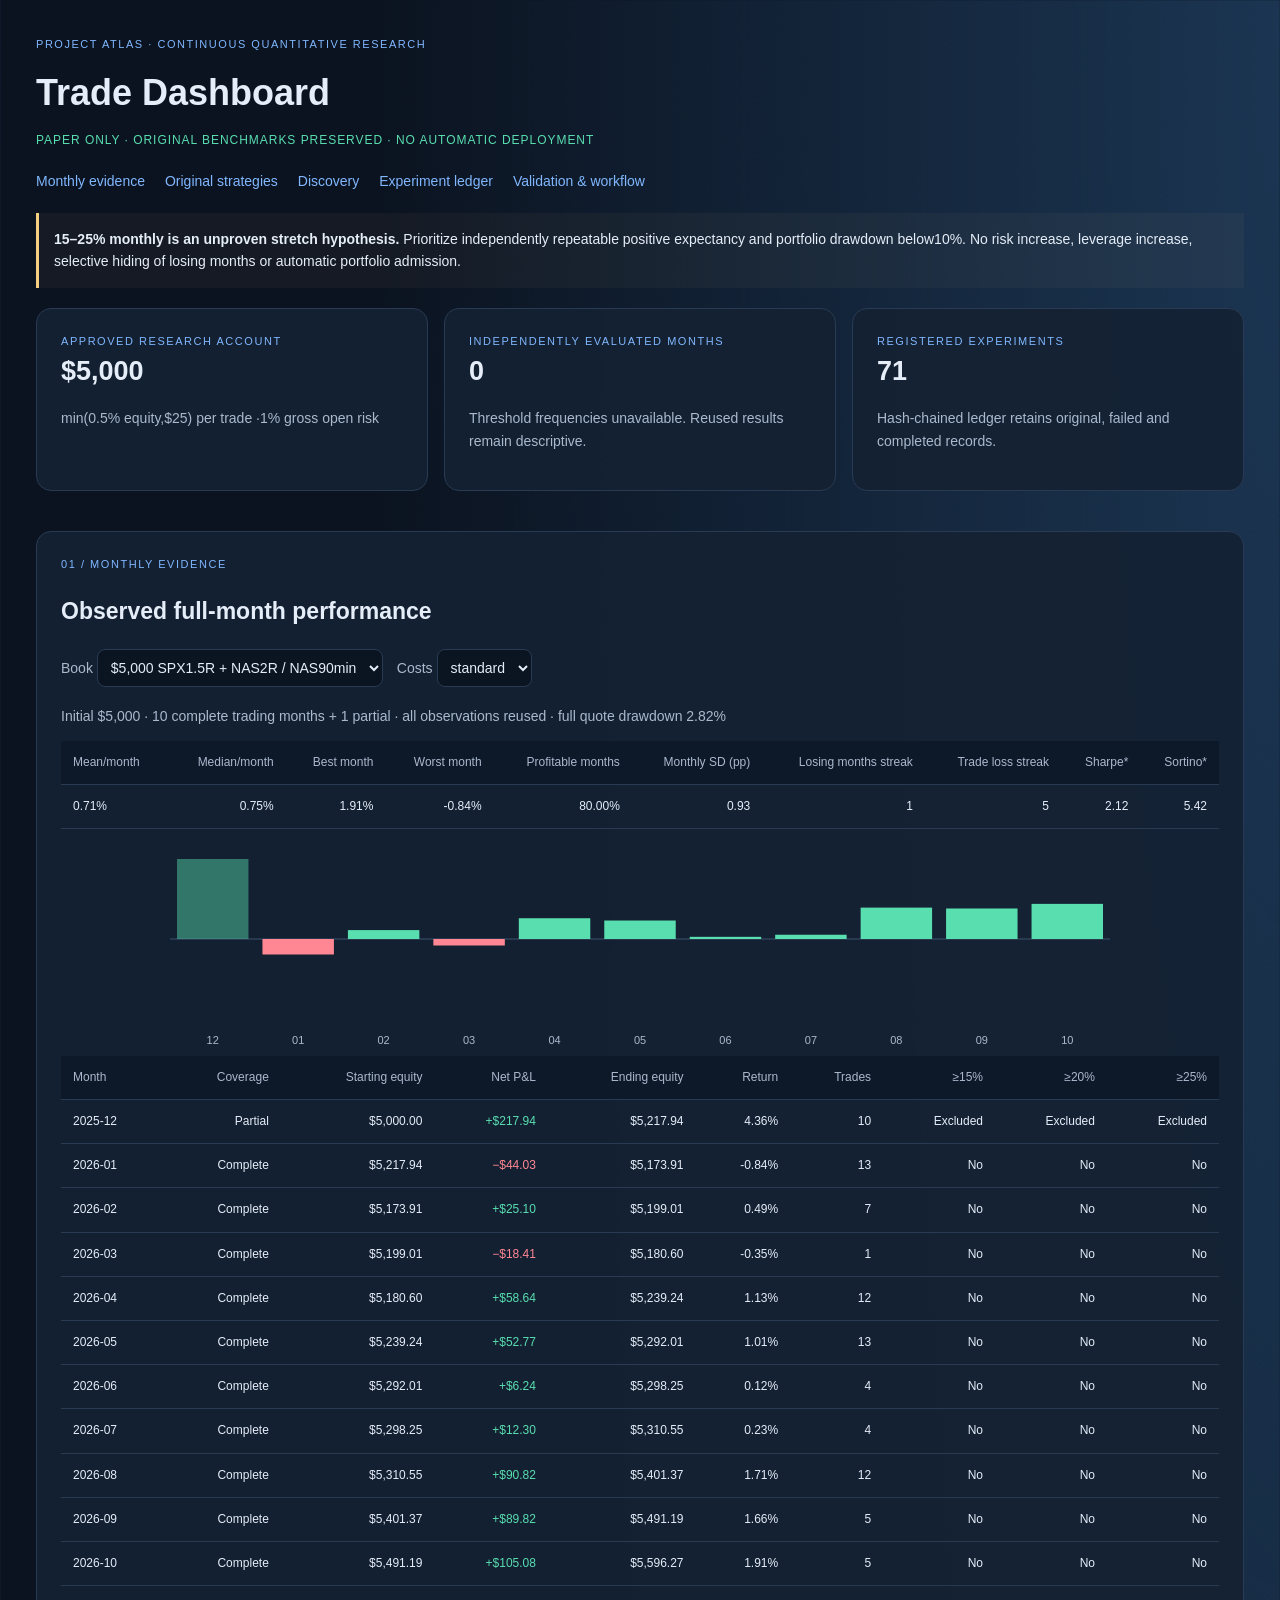
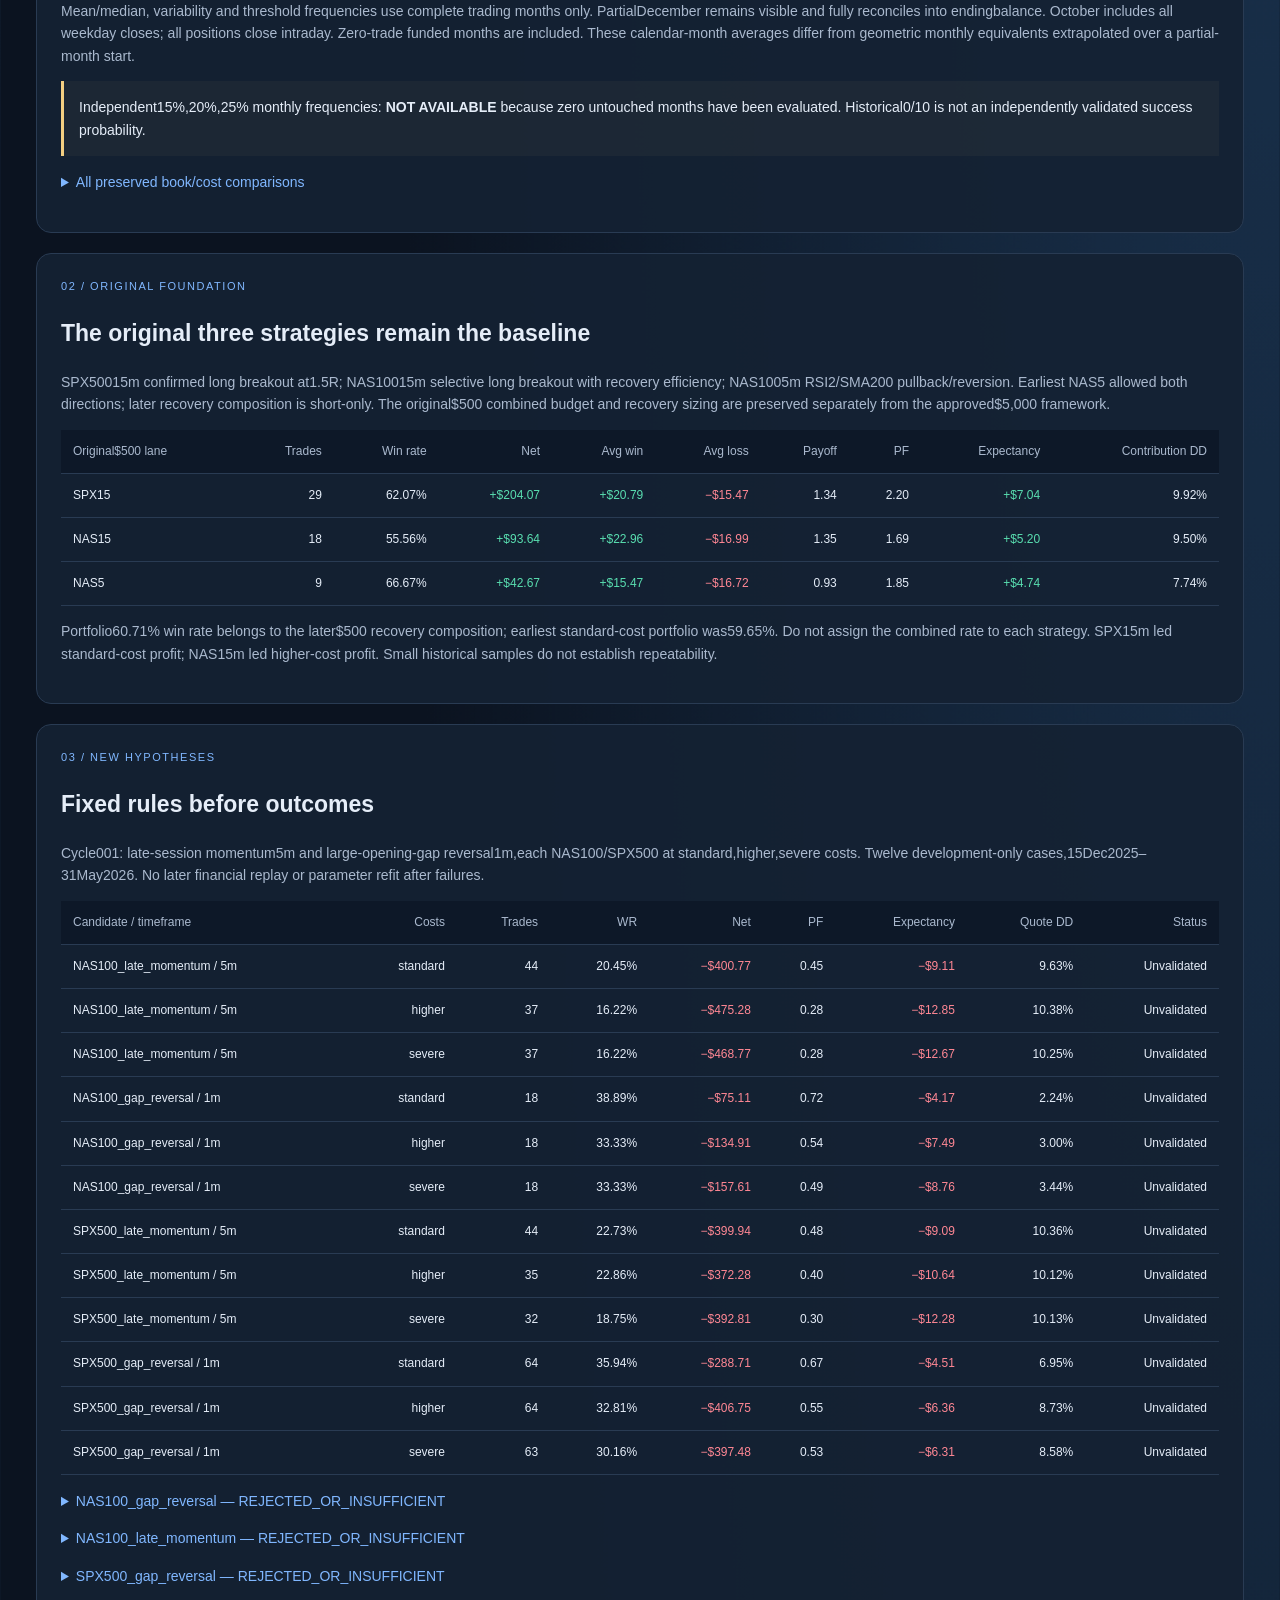
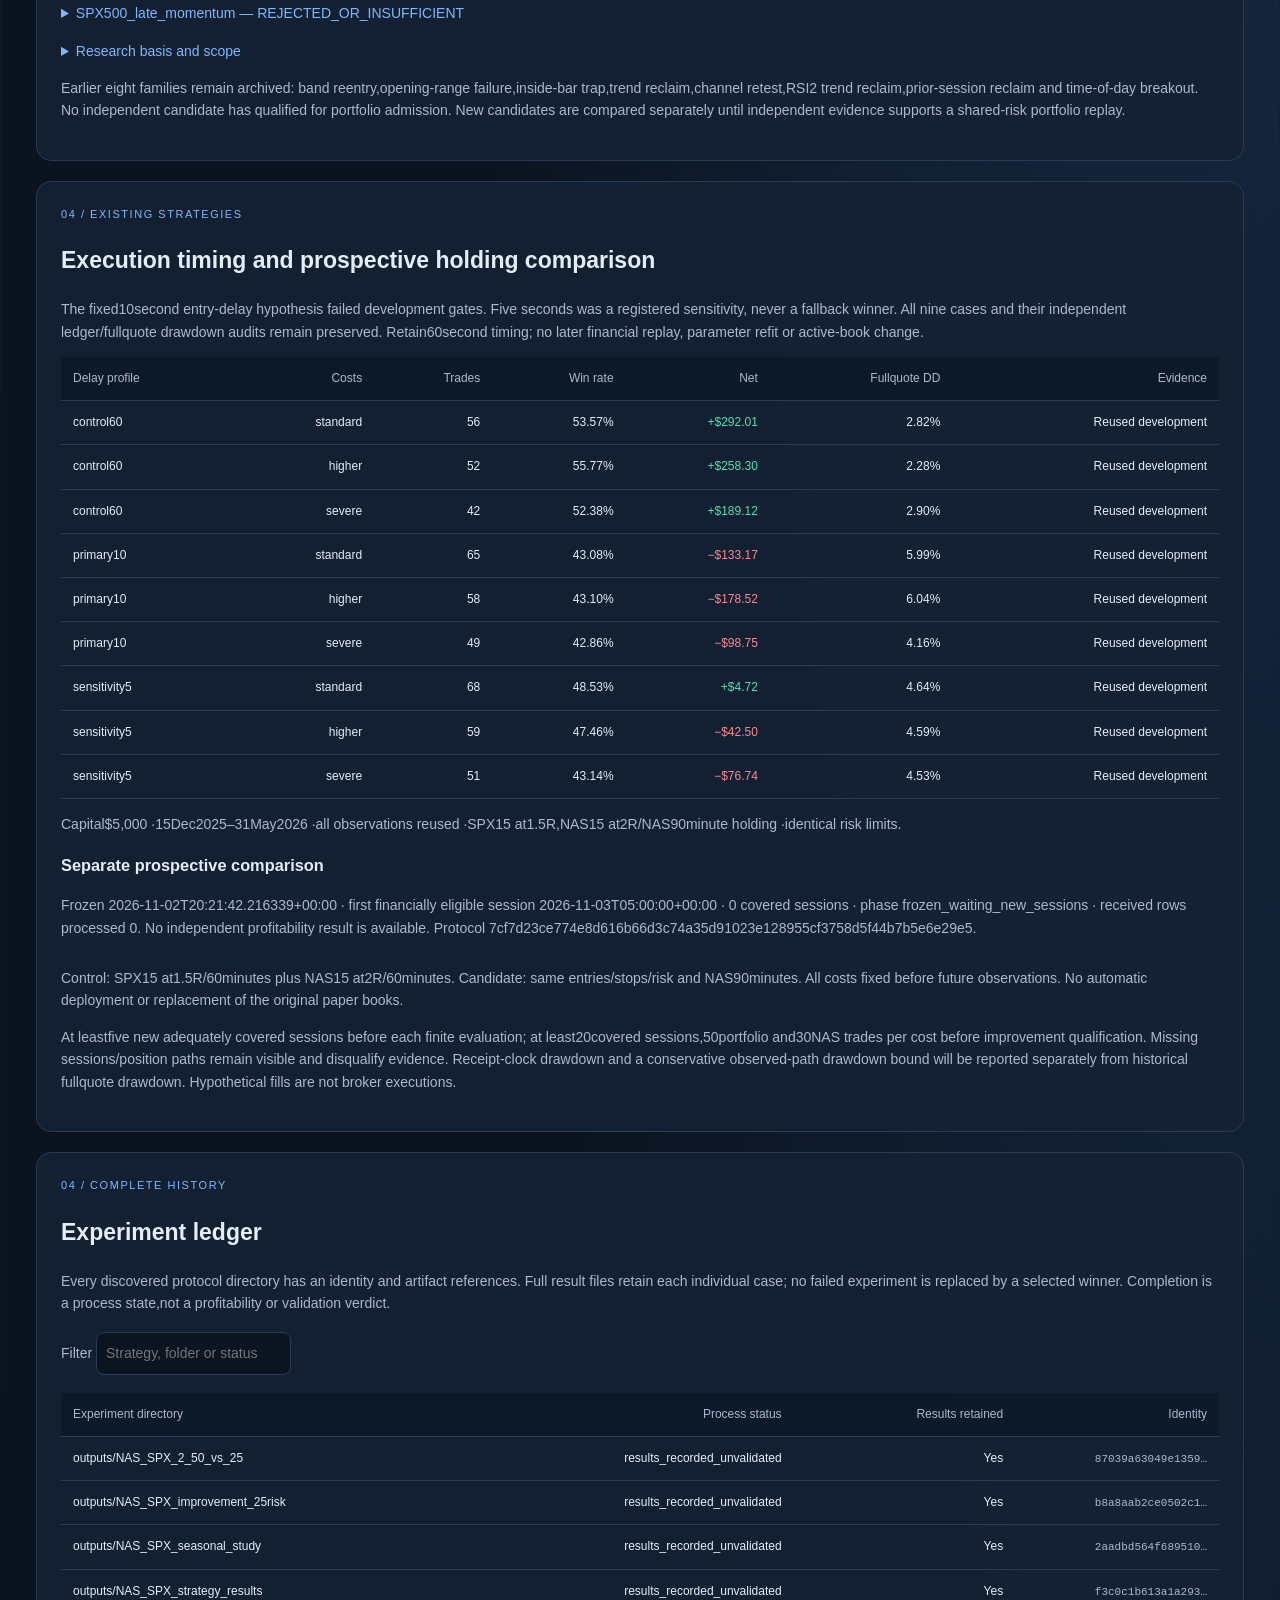
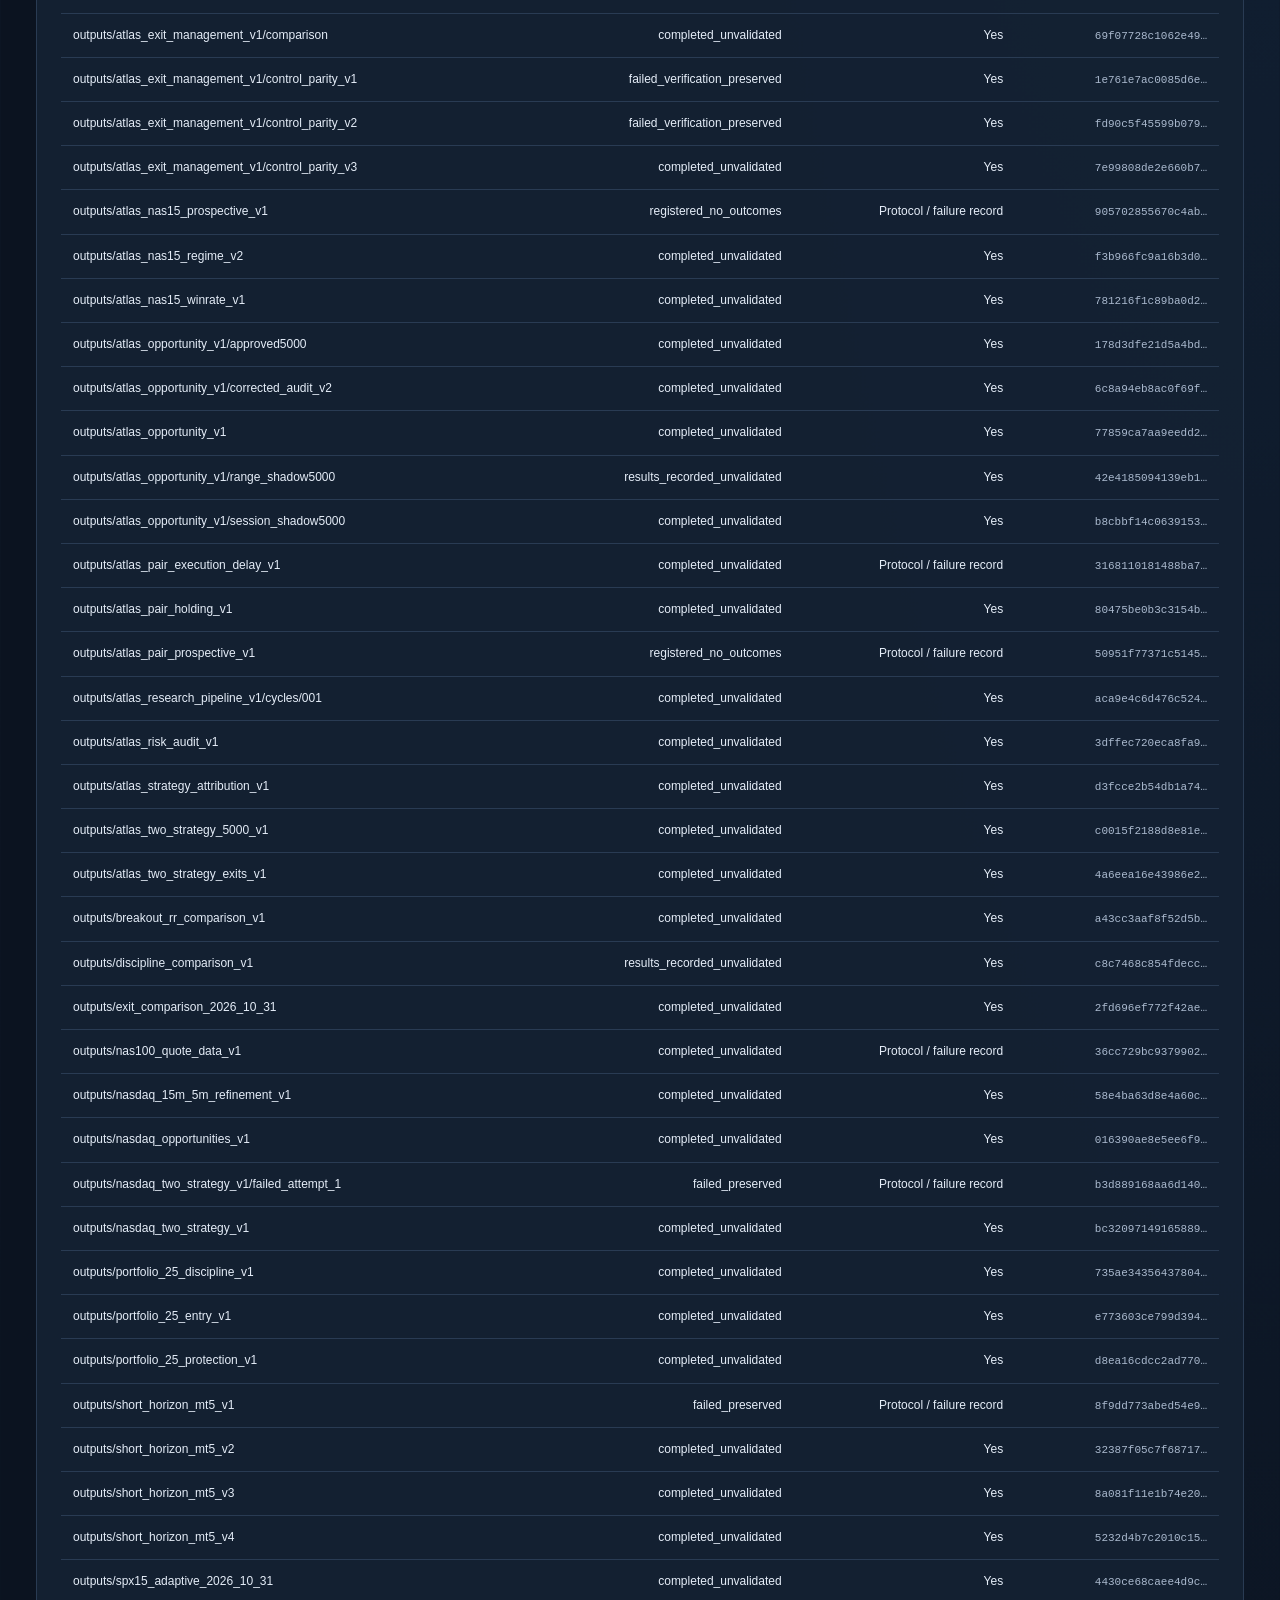
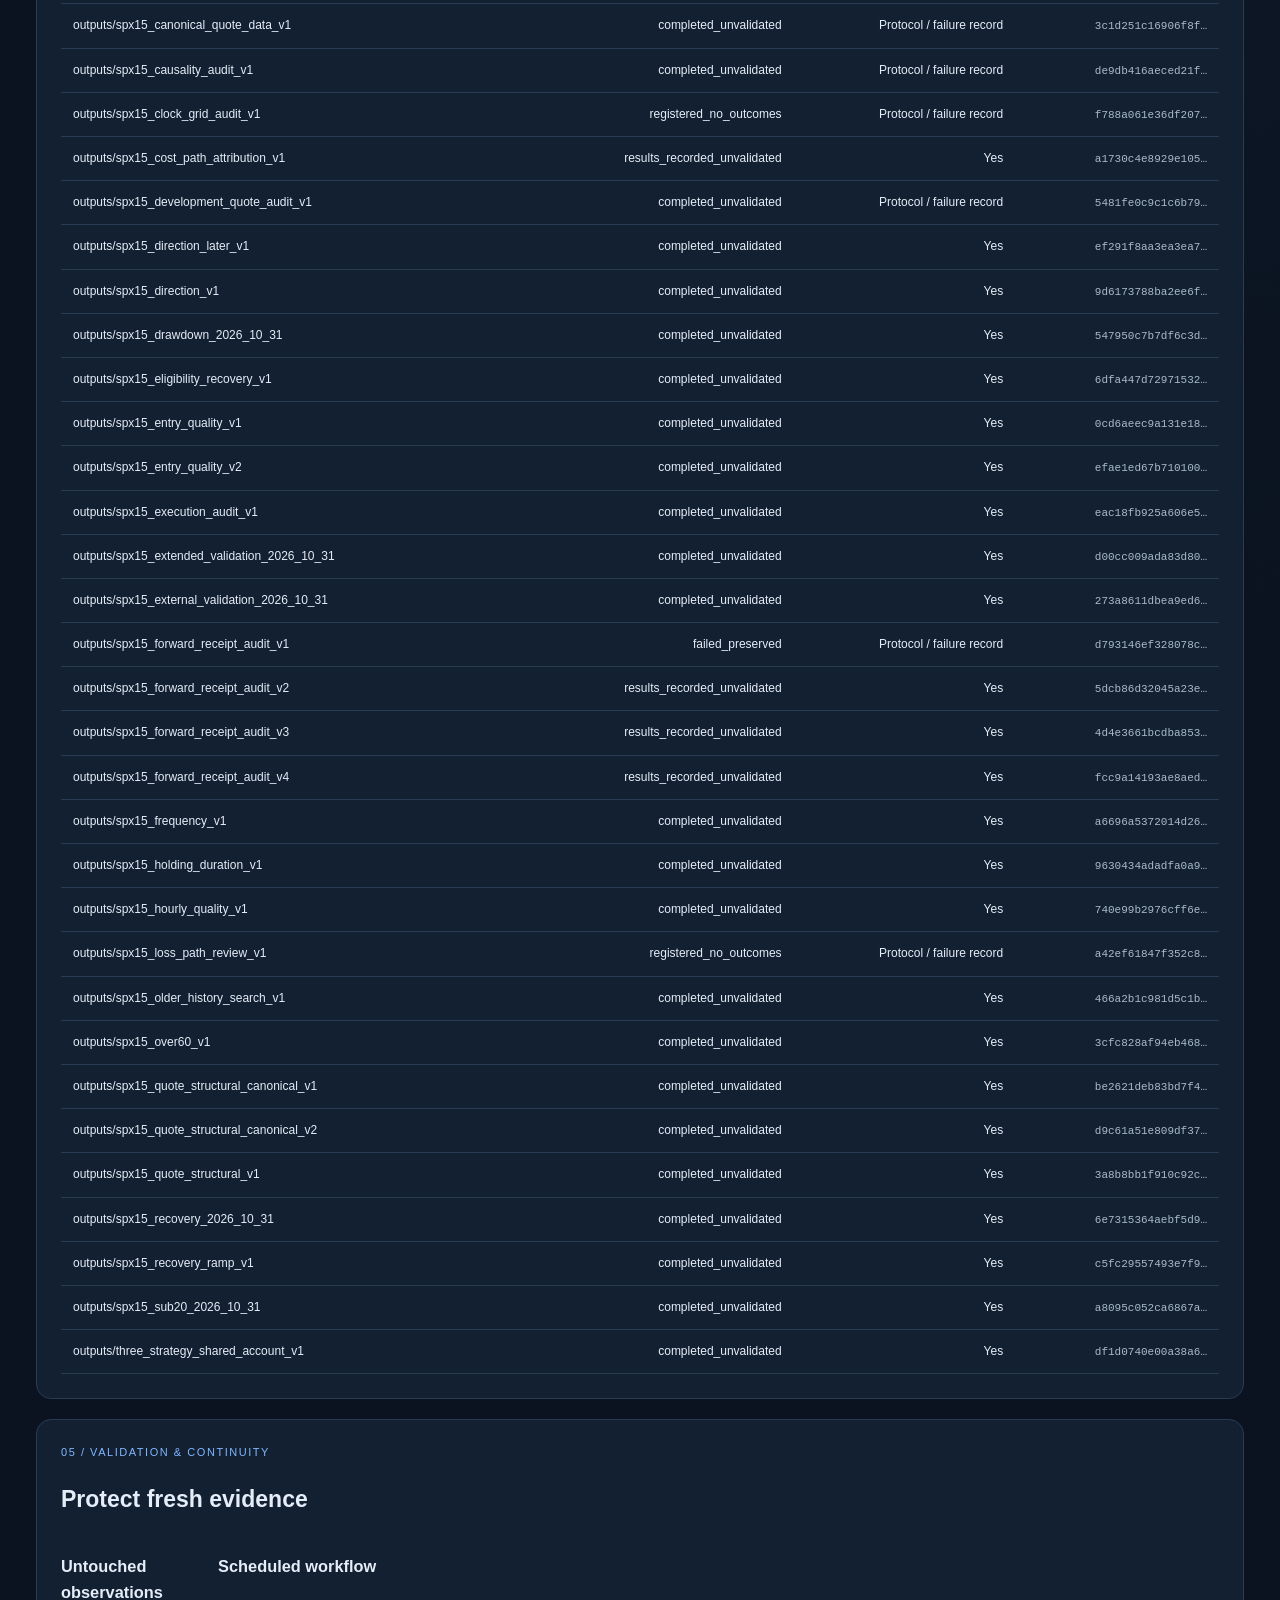
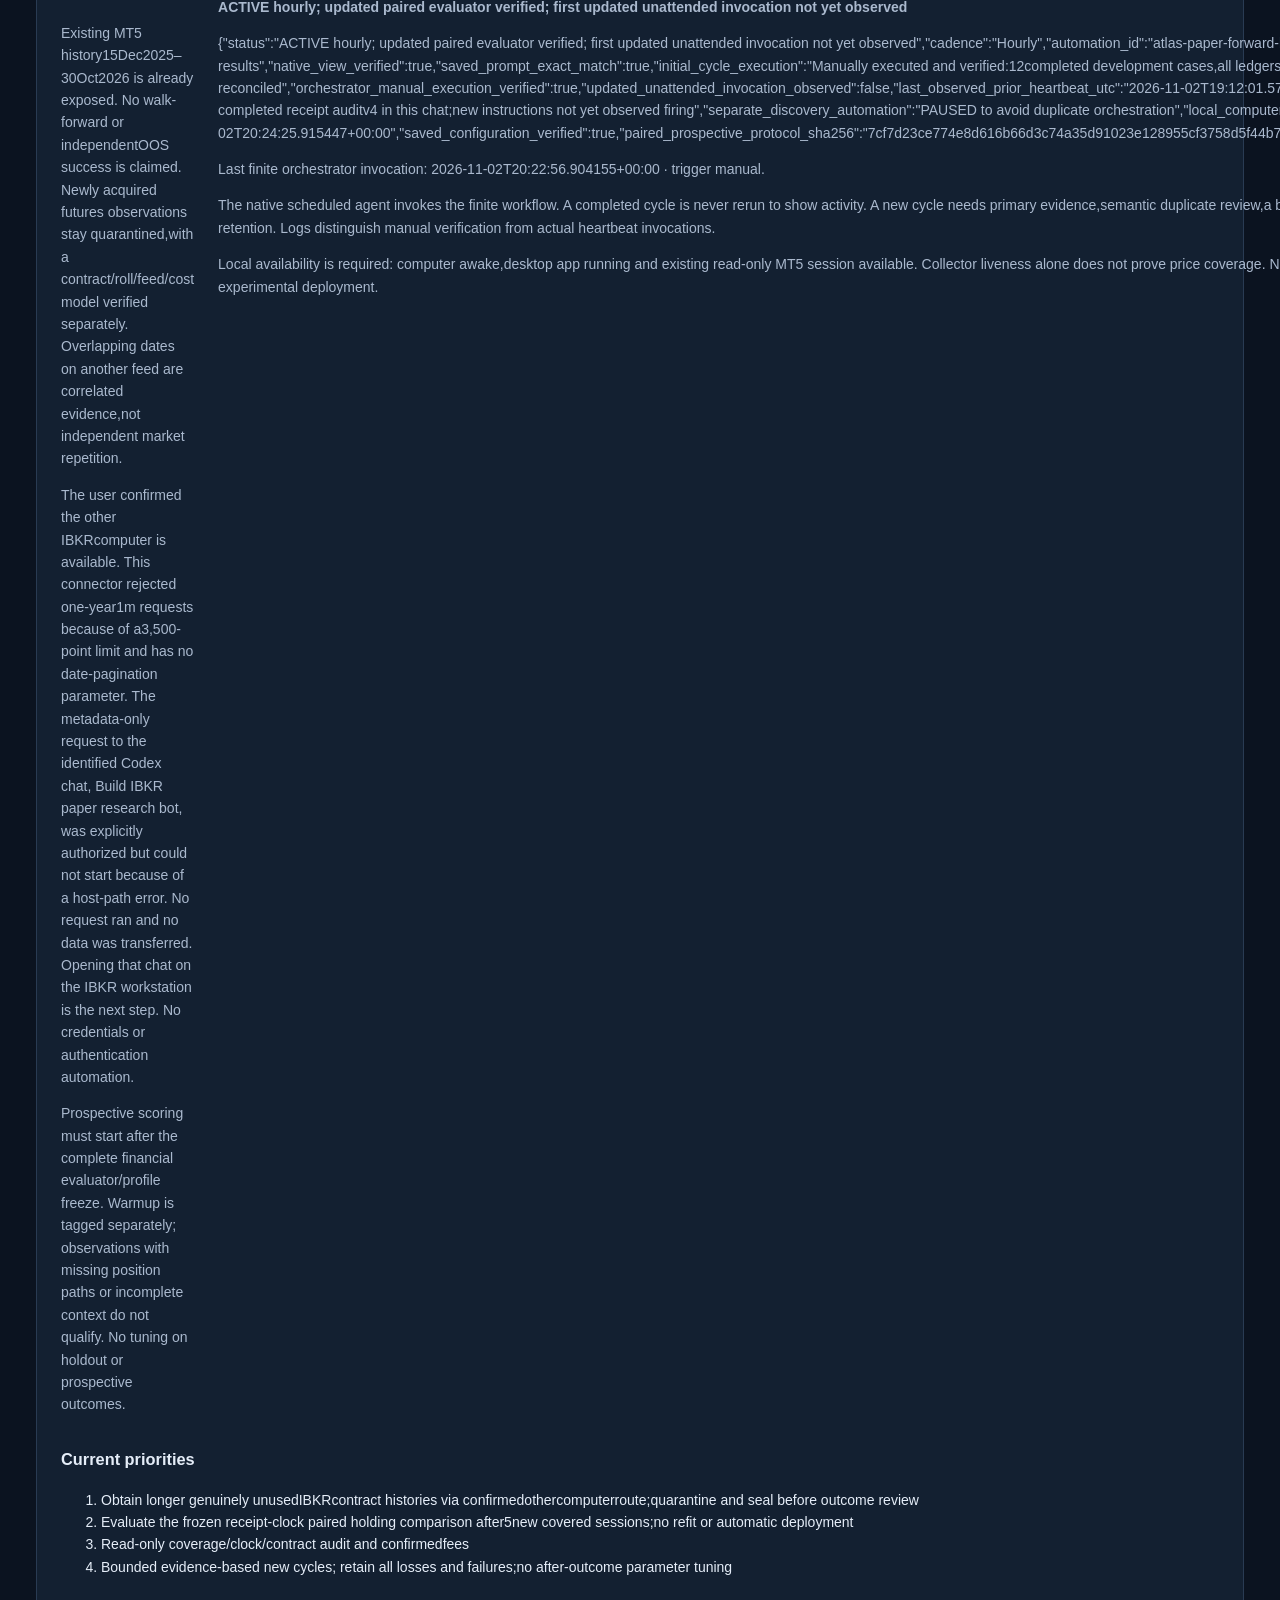
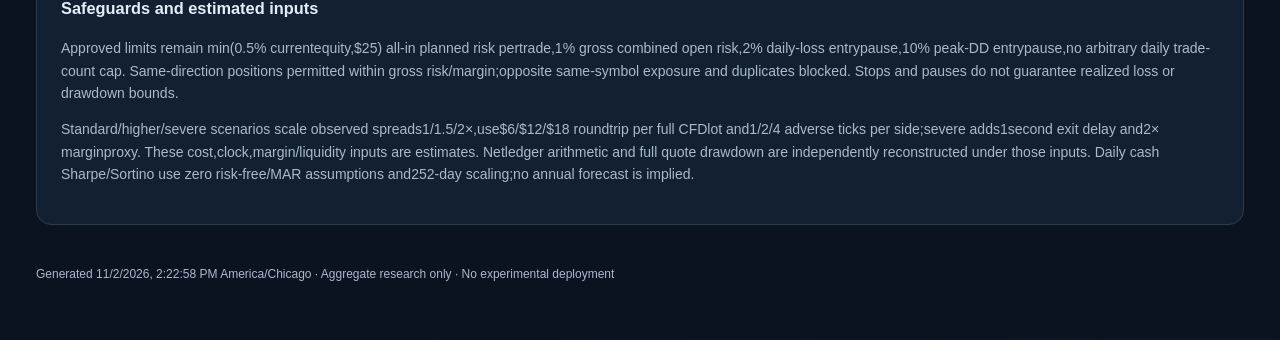
==== research/atlas-continuous/2026-11-02/index.html @ 7a235c05 "Atlas: preserve failed execution-delay study and freeze paired holding forward replay Archive all ni" ====
<!doctype html><html lang="en"><head><meta charset="utf-8"><meta name="viewport" content="width=device-width,initial-scale=1"><title>Trade Dashboard</title><style>:root{color-scheme:dark;--bg:#0b1320;--p:#142133;--line:#293b53;--muted:#aab9ce;--green:#59deb0;--red:#ff8794}*{box-sizing:border-box}body{margin:0;background:radial-gradient(ellipse at top right,#1b3552,transparent 50%),var(--bg);color:#e5edf8;font:14px/1.6 "Segoe UI",sans-serif}main{max-width:1500px;margin:auto;padding:36px}h1{font-size:36px;margin:10px 0}h2{font-size:23px}p,small{color:var(--muted)}section,.card{padding:24px;background:#142133e8;border:1px solid var(--line);border-radius:15px;margin:20px 0;transition:border-color .3s}section:hover{border-color:#496483}nav{display:flex;gap:20px;flex-wrap:wrap;margin:20px 0}a{color:#80b7ff}nav a{text-decoration:none}.eyebrow{font-size:11px;letter-spacing:.14em;color:#80b7ff}.badge{color:var(--green);font-size:12px;letter-spacing:.08em}.notice{border-left:3px solid #f4cf82;padding:15px;background:#f4cf820a}.cards{display:grid;grid-template-columns:repeat(3,minmax(0,1fr));gap:16px}.card strong{font-size:27px}.controls{display:flex;gap:14px;align-items:center;flex-wrap:wrap;margin:18px 0}select,input,button{background:#0b1421;border:1px solid var(--line);border-radius:8px;color:#e5edf8;padding:9px;font:inherit}label{color:var(--muted)}.scroll{overflow:auto}table{width:100%;border-collapse:collapse;font-size:12px;white-space:nowrap}td,th{text-align:right;padding:12px;border-bottom:1px solid var(--line)}td:first-child,th:first-child{text-align:left}th{font-weight:500;color:var(--muted);background:#0d1828}tr:hover{background:#80b7ff08}.pos{color:var(--green)}.neg{color:var(--red)}.tag{border:1px solid var(--line);border-radius:5px;padding:3px 8px;font-size:11px;color:#f4cf82}.cols{display:grid;grid-template-columns:1fr 1fr;gap:24px}.chart{width:100%;height:220px}details{margin:15px 0}summary{cursor:pointer;color:#80b7ff}.hash{overflow-wrap:anywhere;font:11px monospace;color:var(--muted)}footer{font-size:12px;color:var(--muted);padding:20px 0}section{scroll-margin-top:20px}@media(max-width:850px){main{padding:20px}.cards,.cols{grid-template-columns:1fr}h1{font-size:29px}}@media(prefers-reduced-motion:reduce){*{transition:none!important;scroll-behavior:auto!important}}</style></head><body><main><div class="eyebrow">PROJECT ATLAS · CONTINUOUS QUANTITATIVE RESEARCH</div><h1>Trade Dashboard</h1><div class="badge">PAPER ONLY · ORIGINAL BENCHMARKS PRESERVED · NO AUTOMATIC DEPLOYMENT</div><nav><a href="#monthly">Monthly evidence</a><a href="#baseline">Original strategies</a><a href="#discovery">Discovery</a><a href="#registry">Experiment ledger</a><a href="#validation">Validation & workflow</a></nav><div class="notice"><strong>15–25% monthly is an unproven stretch hypothesis.</strong> Prioritize independently repeatable positive expectancy and portfolio drawdown below10%. No risk increase, leverage increase, selective hiding of losing months or automatic portfolio admission.</div><div class="cards"><div class="card"><div class="eyebrow">APPROVED RESEARCH ACCOUNT</div><strong>$5,000</strong><p>min(0.5% equity,$25) per trade ·1% gross open risk</p></div><div class="card"><div class="eyebrow">INDEPENDENTLY EVALUATED MONTHS</div><strong>0</strong><p>Threshold frequencies unavailable. Reused results remain descriptive.</p></div><div class="card"><div class="eyebrow">REGISTERED EXPERIMENTS</div><strong id="expCount"></strong><p>Hash-chained ledger retains original, failed and completed records.</p></div></div>
<section id="monthly"><div class="eyebrow">01 / MONTHLY EVIDENCE</div><h2>Observed full-month performance</h2><div class="controls"><label>Book <select id="book"></select></label><label>Costs <select id="cost"><option>standard</option><option>higher</option><option>severe</option></select></label></div><p id="monthNote"></p><div id="monthlySummary" class="scroll"></div><svg id="bars" class="chart" role="img" aria-label="Every funded monthly return including partial months"></svg><div id="monthlyRows" class="scroll"></div><p>Mean/median, variability and threshold frequencies use complete trading months only. PartialDecember remains visible and fully reconciles into endingbalance. October includes all weekday closes; all positions close intraday. Zero-trade funded months are included. These calendar-month averages differ from geometric monthly equivalents extrapolated over a partial-month start.</p><div class="notice">Independent15%,20%,25% monthly frequencies: <strong>NOT AVAILABLE</strong> because zero untouched months have been evaluated. Historical0/10 is not an independently validated success probability.</div><details><summary>All preserved book/cost comparisons</summary><div id="allBooks" class="scroll"></div></details></section>
<section id="baseline"><div class="eyebrow">02 / ORIGINAL FOUNDATION</div><h2>The original three strategies remain the baseline</h2><p>SPX50015m confirmed long breakout at1.5R; NAS10015m selective long breakout with recovery efficiency; NAS1005m RSI2/SMA200 pullback/reversion. Earliest NAS5 allowed both directions; later recovery composition is short-only. The original$500 combined budget and recovery sizing are preserved separately from the approved$5,000 framework.</p><div id="originals" class="scroll"></div><p>Portfolio60.71% win rate belongs to the later$500 recovery composition; earliest standard-cost portfolio was59.65%. Do not assign the combined rate to each strategy. SPX15m led standard-cost profit; NAS15m led higher-cost profit. Small historical samples do not establish repeatability.</p></section>
<section id="discovery"><div class="eyebrow">03 / NEW HYPOTHESES</div><h2>Fixed rules before outcomes</h2><p>Cycle001: late-session momentum5m and large-opening-gap reversal1m,each NAS100/SPX500 at standard,higher,severe costs. Twelve development-only cases,15Dec2025–31May2026. No later financial replay or parameter refit after failures.</p><div id="newRows" class="scroll"></div><div id="newDecisions"></div><details><summary>Research basis and scope</summary><p><a href="https://doi.org/10.1016/j.jfineco.2018.05.009">Gao etal.,Market intraday momentum</a> motivates the late-session hypothesis; <a href="https://doi.org/10.1016/j.jbankfin.2004.04.006">Grant etal.,Intraday price reversals</a> motivates the gap hypothesis. Fixed protective stops,RR and causal confirmation are our CFD adaptations,not published performance claims. Broker tick counts are not exchange volume or orderbook evidence.</p><p>Late momentum requires first-half-hour and preceding-half-hour direction agreement,one observed entry after15:30 with a completed5m stop and2R target. Gap reversal requires20bp opening gap and the first completed1m reversal after09:40,opening-extreme stop,1.5R and11:00 deadline. One opening-gap event is a signal definition,not an account daily trade quota.</p></details><p>Earlier eight families remain archived: band reentry,opening-range failure,inside-bar trap,trend reclaim,channel retest,RSI2 trend reclaim,prior-session reclaim and time-of-day breakout. No independent candidate has qualified for portfolio admission. New candidates are compared separately until independent evidence supports a shared-risk portfolio replay.</p></section>
<section id="recent"><div class="eyebrow">04 / EXISTING STRATEGIES</div><h2>Execution timing and prospective holding comparison</h2><p>The fixed10second entry-delay hypothesis failed development gates. Five seconds was a registered sensitivity, never a fallback winner. All nine cases and their independent ledger/fullquote drawdown audits remain preserved. Retain60second timing; no later financial replay, parameter refit or active-book change.</p><div id="delayRows" class="scroll"></div><p>Capital$5,000 ·15Dec2025–31May2026 ·all observations reused ·SPX15 at1.5R,NAS15 at2R/NAS90minute holding ·identical risk limits.</p><h3>Separate prospective comparison</h3><p id="prospectiveState"></p><div id="prospectiveRows" class="scroll"></div><p>Control: SPX15 at1.5R/60minutes plus NAS15 at2R/60minutes. Candidate: same entries/stops/risk and NAS90minutes. All costs fixed before future observations. No automatic deployment or replacement of the original paper books.</p><p>At leastfive new adequately covered sessions before each finite evaluation; at least20covered sessions,50portfolio and30NAS trades per cost before improvement qualification. Missing sessions/position paths remain visible and disqualify evidence. Receipt-clock drawdown and a conservative observed-path drawdown bound will be reported separately from historical fullquote drawdown. Hypothetical fills are not broker executions.</p></section><section id="registry"><div class="eyebrow">04 / COMPLETE HISTORY</div><h2>Experiment ledger</h2><p>Every discovered protocol directory has an identity and artifact references. Full result files retain each individual case; no failed experiment is replaced by a selected winner. Completion is a process state,not a profitability or validation verdict.</p><div class="controls"><label>Filter <input id="filter" placeholder="Strategy, folder or status"></label></div><div id="registryRows" class="scroll"></div></section>
<section id="validation"><div class="eyebrow">05 / VALIDATION & CONTINUITY</div><h2>Protect fresh evidence</h2><div class="cols"><div><h3>Untouched observations</h3><p>Existing MT5 history15Dec2025–30Oct2026 is already exposed. No walk-forward or independentOOS success is claimed. Newly acquired futures observations stay quarantined,with a contract/roll/feed/cost model verified separately. Overlapping dates on another feed are correlated evidence,not independent market repetition.</p><p>The user confirmed the other IBKRcomputer is available. This connector rejected one-year1m requests because of a3,500-point limit and has no date-pagination parameter. The metadata-only request to the identified Codex chat, Build IBKR paper research bot, was explicitly authorized but could not start because of a host-path error. No request ran and no data was transferred. Opening that chat on the IBKR workstation is the next step. No credentials or authentication automation.</p><p>Prospective scoring must start after the complete financial evaluator/profile freeze. Warmup is tagged separately; observations with missing position paths or incomplete context do not qualify. No tuning on holdout or prospective outcomes.</p></div><div><h3>Scheduled workflow</h3><div id="schedule"></div><p>The native scheduled agent invokes the finite workflow. A completed cycle is never rerun to show activity. A new cycle needs primary evidence,semantic duplicate review,a bounded preregistered rule set,source/data identities and full failure retention. Logs distinguish manual verification from actual heartbeat invocations.</p><p>Local availability is required: computer awake,desktop app running and existing read-only MT5 session available. Collector liveness alone does not prove price coverage. No duplicate collector,restart of old supervisors,live-capital orders or experimental deployment.</p></div></div><h3>Current priorities</h3><ol id="priorities"></ol><h3>Safeguards and estimated inputs</h3><p>Approved limits remain min(0.5% currentequity,$25) all-in planned risk pertrade,1% gross combined open risk,2% daily-loss entrypause,10% peak-DD entrypause,no arbitrary daily trade-count cap. Same-direction positions permitted within gross risk/margin;opposite same-symbol exposure and duplicates blocked. Stops and pauses do not guarantee realized loss or drawdown bounds.</p><p>Standard/higher/severe scenarios scale observed spreads1/1.5/2×,use$6/$12/$18 roundtrip per full CFDlot and1/2/4 adverse ticks per side;severe adds1second exit delay and2× marginproxy. These cost,clock,margin/liquidity inputs are estimates. Netledger arithmetic and full quote drawdown are independently reconstructed under those inputs. Daily cash Sharpe/Sortino use zero risk-free/MAR assumptions and252-day scaling;no annual forecast is implied.</p></section><footer id="footer"></footer></main><script id="data" type="application/json">{"created_utc":"2026-11-02T20:22:58.713254+00:00","objective":"Investigate15/20/25percent monthly net as stretchhypotheses;positiveindependentexpectancy first;DDtargetbelow10;no riskincreases","monthly":[{"book":"earliest_both_direction","cost":"standard","initial_equity":500.0,"monthly":{"months":[{"month":"2025-12","starting_equity":500.0,"ending_equity":657.8500000000366,"net_pnl":157.8500000000366,"return_pct":31.57000000000732,"trades":16,"complete_trading_month":false,"partial_reason":"Funded window starts/ends within weekday coverage","independent":false},{"month":"2026-01","starting_equity":657.8500000000366,"ending_equity":622.9400000000586,"net_pnl":-34.909999999978,"return_pct":-5.306680854294452,"trades":10,"complete_trading_month":true,"partial_reason":null,"independent":false},{"month":"2026-02","starting_equity":622.9400000000586,"ending_equity":628.2100000000661,"net_pnl":5.270000000007492,"return_pct":0.8459883776939988,"trades":3,"complete_trading_month":true,"partial_reason":null,"independent":false},{"month":"2026-03","starting_equity":628.2100000000661,"ending_equity":628.2100000000661,"net_pnl":0,"return_pct":0.0,"trades":0,"complete_trading_month":true,"partial_reason":null,"independent":false},{"month":"2026-04","starting_equity":628.2100000000661,"ending_equity":670.4100000000592,"net_pnl":42.19999999999309,"return_pct":6.71749892551673,"trades":6,"complete_trading_month":true,"partial_reason":null,"independent":false},{"month":"2026-05","starting_equity":670.4100000000592,"ending_equity":727.2400000000688,"net_pnl":56.83000000000956,"return_pct":8.476902194180358,"trades":9,"complete_trading_month":true,"partial_reason":null,"independent":false},{"month":"2026-06","starting_equity":727.2400000000688,"ending_equity":747.5400000000697,"net_pnl":20.30000000000087,"return_pct":2.7913756119023914,"trades":2,"complete_trading_month":true,"partial_reason":null,"independent":false},{"month":"2026-07","starting_equity":747.5400000000697,"ending_equity":731.0400000000681,"net_pnl":-16.500000000001638,"return_pct":-2.2072397463681006,"trades":3,"complete_trading_month":true,"partial_reason":null,"independent":false},{"month":"2026-08","starting_equity":731.0400000000681,"ending_equity":772.2200000000613,"net_pnl":41.17999999999327,"return_pct":5.6330706938046395,"trades":5,"complete_trading_month":true,"partial_reason":null,"independent":false},{"month":"2026-09","starting_equity":772.2200000000613,"ending_equity":772.2200000000613,"net_pnl":0,"return_pct":0.0,"trades":0,"complete_trading_month":true,"partial_reason":null,"independent":false},{"month":"2026-10","starting_equity":772.2200000000613,"ending_equity":818.3500000000616,"net_pnl":46.130000000000294,"return_pct":5.973686255211809,"trades":3,"complete_trading_month":true,"partial_reason":null,"independent":false}],"statistics":{"full_trading_months":10,"partial_months":1,"average_monthly_net_return_pct":2.2924601457647378,"median_monthly_net_return_pct":1.8186819947981951,"best_month_pct":8.476902194180358,"worst_month_pct":-5.306680854294452,"profitable_months_pct":60.0,"monthly_sample_std_percentage_points":4.389198654666396,"longest_losing_month_streak":1,"thresholds":{"15":{"months_reached":0,"eligible_months":10,"frequency_pct":0.0},"20":{"months_reached":0,"eligible_months":10,"frequency_pct":0.0},"25":{"months_reached":0,"eligible_months":10,"frequency_pct":0.0}},"independent_thresholds":{"15":{"months_reached":null,"eligible_months":0,"frequency_pct":null},"20":{"months_reached":null,"eligible_months":0,"frequency_pct":null},"25":{"months_reached":null,"eligible_months":0,"frequency_pct":null}},"independently_evaluated":false},"method":"Net cash from all economic fills with every position closed intraday; original all-in cost scenario retained. Zero-trade funded months included. Partial December excluded from headline mean/median/thresholds. October covers all weekday closes. No inference of independent frequency from reused prices."},"metrics":{"initial_balance":500.0,"ending_balance":818.3500000000615,"net_pnl":318.35000000006147,"return_pct":63.670000000012294,"elapsed_calendar_days":320,"business_day_observations":230,"annualized_extrapolation_pct":75.47717458577672,"profit_factor":1.8522514322431047,"expectancy_dollars":5.585087719299324,"expectancy_planned_R":0.3497630262723732,"sharpe_annualized_rf0":2.0300817476400335,"sortino_annualized_MAR0":6.283224923624983,"average_win":20.349705882353796,"average_loss":-16.240869565215977,"max_consecutive_losses":3,"trades":57,"wins":34,"losses":23,"flats":0,"win_rate":59.64912280701754,"all_positions_closed_intraday":true,"realized_payoff_ratio":1.252993615929159,"average_winning_planned_R":1.1645342042117144,"average_losing_planned_R":-0.854681323724914,"worst_trade":-25.099999999997237,"largest_loss_over_planned":3.219999999997963},"quote_drawdown_pct":13.761170923927466,"ledger_sha256":"c1fda71c1409502a24fd94f1bed2b72ef803e7eb5db08194c15e256a40d49af3","reused_observations":true,"independent_validation":false},{"book":"earliest_both_direction","cost":"higher","initial_equity":500.0,"monthly":{"months":[{"month":"2025-12","starting_equity":500.0,"ending_equity":655.7450000000008,"net_pnl":155.7450000000008,"return_pct":31.14900000000016,"trades":14,"complete_trading_month":false,"partial_reason":"Funded window starts/ends within weekday coverage","independent":false},{"month":"2026-01","starting_equity":655.7450000000008,"ending_equity":668.5350000000042,"net_pnl":12.790000000003422,"return_pct":1.9504533012075436,"trades":6,"complete_trading_month":true,"partial_reason":null,"independent":false},{"month":"2026-02","starting_equity":668.5350000000042,"ending_equity":672.0350000000019,"net_pnl":3.499999999997745,"return_pct":0.5235327993295374,"trades":3,"complete_trading_month":true,"partial_reason":null,"independent":false},{"month":"2026-03","starting_equity":672.0350000000019,"ending_equity":672.0350000000019,"net_pnl":0,"return_pct":0.0,"trades":0,"complete_trading_month":true,"partial_reason":null,"independent":false},{"month":"2026-04","starting_equity":672.0350000000019,"ending_equity":727.2550000000057,"net_pnl":55.22000000000382,"return_pct":8.216833944661165,"trades":4,"complete_trading_month":true,"partial_reason":null,"independent":false},{"month":"2026-05","starting_equity":727.2550000000057,"ending_equity":773.6100000000183,"net_pnl":46.35500000001259,"return_pct":6.373967865468402,"trades":9,"complete_trading_month":true,"partial_reason":null,"independent":false},{"month":"2026-06","starting_equity":773.6100000000183,"ending_equity":764.8100000000144,"net_pnl":-8.80000000000393,"return_pct":-1.1375240754390095,"trades":1,"complete_trading_month":true,"partial_reason":null,"independent":false},{"month":"2026-07","starting_equity":764.8100000000144,"ending_equity":745.4600000000207,"net_pnl":-19.349999999993635,"return_pct":-2.530040140687657,"trades":3,"complete_trading_month":true,"partial_reason":null,"independent":false},{"month":"2026-08","starting_equity":745.4600000000207,"ending_equity":725.8400000000314,"net_pnl":-19.619999999989272,"return_pct":-2.6319319614719405,"trades":4,"complete_trading_month":true,"partial_reason":null,"independent":false},{"month":"2026-09","starting_equity":725.8400000000314,"ending_equity":725.8400000000314,"net_pnl":0,"return_pct":0.0,"trades":0,"complete_trading_month":true,"partial_reason":null,"independent":false},{"month":"2026-10","starting_equity":725.8400000000314,"ending_equity":774.3800000000308,"net_pnl":48.539999999999424,"return_pct":6.6874242257243095,"trades":3,"complete_trading_month":true,"partial_reason":null,"independent":false}],"statistics":{"full_trading_months":10,"partial_months":1,"average_monthly_net_return_pct":1.745271595879235,"median_monthly_net_return_pct":0.2617663996647687,"best_month_pct":8.216833944661165,"worst_month_pct":-2.6319319614719405,"profitable_months_pct":50.0,"monthly_sample_std_percentage_points":3.959604700006367,"longest_losing_month_streak":3,"thresholds":{"15":{"months_reached":0,"eligible_months":10,"frequency_pct":0.0},"20":{"months_reached":0,"eligible_months":10,"frequency_pct":0.0},"25":{"months_reached":0,"eligible_months":10,"frequency_pct":0.0}},"independent_thresholds":{"15":{"months_reached":null,"eligible_months":0,"frequency_pct":null},"20":{"months_reached":null,"eligible_months":0,"frequency_pct":null},"25":{"months_reached":null,"eligible_months":0,"frequency_pct":null}},"independently_evaluated":false},"method":"Net cash from all economic fills with every position closed intraday; original all-in cost scenario retained. Zero-trade funded months included. Partial December excluded from headline mean/median/thresholds. October covers all weekday closes. No inference of independent frequency from reused prices."},"metrics":{"initial_balance":500.0,"ending_balance":774.3800000000309,"net_pnl":274.3800000000309,"return_pct":54.87600000000619,"elapsed_calendar_days":320,"business_day_observations":230,"annualized_extrapolation_pct":64.7572798992816,"profit_factor":1.92442976988663,"expectancy_dollars":5.837872340426189,"expectancy_planned_R":0.3388543107748522,"sharpe_annualized_rf0":1.9077758835841323,"sortino_annualized_MAR0":6.078729516937026,"average_win":19.039666666666985,"average_loss":-17.45941176470463,"max_consecutive_losses":4,"trades":47,"wins":30,"losses":17,"flats":0,"win_rate":63.829787234042556,"all_positions_closed_intraday":true,"realized_payoff_ratio":1.0905102029357567,"average_winning_planned_R":1.0681842212099093,"average_losing_planned_R":-0.9481984723458374,"worst_trade":-42.349999999992725,"largest_loss_over_planned":20.99999999999818},"quote_drawdown_pct":11.89638042904701,"ledger_sha256":"32f36e0756e2f29132ebb433788659e18f5d2ecea2d8f81ed0a70a9fb46fc6d3","reused_observations":true,"independent_validation":false},{"book":"recovery_filter","cost":"standard","initial_equity":500.0,"monthly":{"months":[{"month":"2025-12","starting_equity":500.0,"ending_equity":668.7000000000338,"net_pnl":168.70000000003384,"return_pct":33.740000000006766,"trades":16,"complete_trading_month":false,"partial_reason":"Funded window starts/ends within weekday coverage","independent":false},{"month":"2026-01","starting_equity":668.7000000000338,"ending_equity":633.7900000000558,"net_pnl":-34.909999999978,"return_pct":-5.220577239416215,"trades":10,"complete_trading_month":true,"partial_reason":null,"independent":false},{"month":"2026-02","starting_equity":633.7900000000558,"ending_equity":650.2400000000537,"net_pnl":16.44999999999789,"return_pct":2.595496931159602,"trades":2,"complete_trading_month":true,"partial_reason":null,"independent":false},{"month":"2026-03","starting_equity":650.2400000000537,"ending_equity":650.2400000000537,"net_pnl":0,"return_pct":0.0,"trades":0,"complete_trading_month":true,"partial_reason":null,"independent":false},{"month":"2026-04","starting_equity":650.2400000000537,"ending_equity":692.4400000000468,"net_pnl":42.19999999999309,"return_pct":6.4899114173212356,"trades":6,"complete_trading_month":true,"partial_reason":null,"independent":false},{"month":"2026-05","starting_equity":692.4400000000468,"ending_equity":749.2700000000564,"net_pnl":56.83000000000956,"return_pct":8.207209288892281,"trades":9,"complete_trading_month":true,"partial_reason":null,"independent":false},{"month":"2026-06","starting_equity":749.2700000000564,"ending_equity":769.5700000000572,"net_pnl":20.30000000000087,"return_pct":2.709303722289608,"trades":2,"complete_trading_month":true,"partial_reason":null,"independent":false},{"month":"2026-07","starting_equity":769.5700000000572,"ending_equity":753.0700000000556,"net_pnl":-16.500000000001638,"return_pct":-2.144054471977911,"trades":3,"complete_trading_month":true,"partial_reason":null,"independent":false},{"month":"2026-08","starting_equity":753.0700000000556,"ending_equity":794.2500000000489,"net_pnl":41.17999999999327,"return_pct":5.468283160926637,"trades":5,"complete_trading_month":true,"partial_reason":null,"independent":false},{"month":"2026-09","starting_equity":794.2500000000489,"ending_equity":794.2500000000489,"net_pnl":0,"return_pct":0.0,"trades":0,"complete_trading_month":true,"partial_reason":null,"independent":false},{"month":"2026-10","starting_equity":794.2500000000489,"ending_equity":840.3800000000492,"net_pnl":46.130000000000294,"return_pct":5.807994963802009,"trades":3,"complete_trading_month":true,"partial_reason":null,"independent":false}],"statistics":{"full_trading_months":10,"partial_months":1,"average_monthly_net_return_pct":2.3913567772997246,"median_monthly_net_return_pct":2.652400326724605,"best_month_pct":8.207209288892281,"worst_month_pct":-5.220577239416215,"profitable_months_pct":60.0,"monthly_sample_std_percentage_points":4.240736514273024,"longest_losing_month_streak":1,"thresholds":{"15":{"months_reached":0,"eligible_months":10,"frequency_pct":0.0},"20":{"months_reached":0,"eligible_months":10,"frequency_pct":0.0},"25":{"months_reached":0,"eligible_months":10,"frequency_pct":0.0}},"independent_thresholds":{"15":{"months_reached":null,"eligible_months":0,"frequency_pct":null},"20":{"months_reached":null,"eligible_months":0,"frequency_pct":null},"25":{"months_reached":null,"eligible_months":0,"frequency_pct":null}},"independently_evaluated":false},"method":"Net cash from all economic fills with every position closed intraday; original all-in cost scenario retained. Zero-trade funded months included. Partial December excluded from headline mean/median/thresholds. October covers all weekday closes. No inference of independent frequency from reused prices."},"metrics":{"initial_balance":500.0,"ending_balance":840.3800000000492,"net_pnl":340.38000000004917,"return_pct":68.07600000000984,"elapsed_calendar_days":320,"business_day_observations":230,"annualized_extrapolation_pct":80.87907754003669,"profit_factor":1.955425812608961,"expectancy_dollars":6.0782142857151635,"expectancy_planned_R":0.3827252935709088,"sharpe_annualized_rf0":2.1357690196199735,"sortino_annualized_MAR0":6.9805850209663864,"average_win":20.489411764706734,"average_loss":-16.193636363635445,"max_consecutive_losses":3,"trades":56,"wins":34,"losses":22,"flats":0,"win_rate":60.714285714285715,"all_positions_closed_intraday":true,"realized_payoff_ratio":1.2652755258057984,"average_winning_planned_R":1.168695123037136,"average_losing_planned_R":-0.8319553519678057,"worst_trade":-25.099999999997237,"largest_loss_over_planned":1.4900000000000002},"quote_drawdown_pct":10.990701052356535,"ledger_sha256":"1e859833979478b5d4d1b67394f77d9a4d7c008c19c0bf7c83492791bf5e52be","reused_observations":true,"independent_validation":false},{"book":"recovery_filter","cost":"higher","initial_equity":500.0,"monthly":{"months":[{"month":"2025-12","starting_equity":500.0,"ending_equity":666.6850000000005,"net_pnl":166.6850000000005,"return_pct":33.3370000000001,"trades":14,"complete_trading_month":false,"partial_reason":"Funded window starts/ends within weekday coverage","independent":false},{"month":"2026-01","starting_equity":666.6850000000005,"ending_equity":679.4750000000039,"net_pnl":12.790000000003422,"return_pct":1.9184472427013375,"trades":6,"complete_trading_month":true,"partial_reason":null,"independent":false},{"month":"2026-02","starting_equity":679.4750000000039,"ending_equity":694.9750000000037,"net_pnl":15.499999999999783,"return_pct":2.2811729644210157,"trades":2,"complete_trading_month":true,"partial_reason":null,"independent":false},{"month":"2026-03","starting_equity":694.9750000000037,"ending_equity":694.9750000000037,"net_pnl":0,"return_pct":0.0,"trades":0,"complete_trading_month":true,"partial_reason":null,"independent":false},{"month":"2026-04","starting_equity":694.9750000000037,"ending_equity":750.1950000000074,"net_pnl":55.22000000000382,"return_pct":7.945609554301022,"trades":4,"complete_trading_month":true,"partial_reason":null,"independent":false},{"month":"2026-05","starting_equity":750.1950000000074,"ending_equity":796.5500000000201,"net_pnl":46.35500000001259,"return_pct":6.179060111039414,"trades":9,"complete_trading_month":true,"partial_reason":null,"independent":false},{"month":"2026-06","starting_equity":796.5500000000201,"ending_equity":787.7500000000161,"net_pnl":-8.80000000000393,"return_pct":-1.1047642960270803,"trades":1,"complete_trading_month":true,"partial_reason":null,"independent":false},{"month":"2026-07","starting_equity":787.7500000000161,"ending_equity":768.4000000000225,"net_pnl":-19.349999999993635,"return_pct":-2.456363059345381,"trades":3,"complete_trading_month":true,"partial_reason":null,"independent":false},{"month":"2026-08","starting_equity":768.4000000000225,"ending_equity":748.7800000000332,"net_pnl":-19.619999999989272,"return_pct":-2.5533576262348645,"trades":4,"complete_trading_month":true,"partial_reason":null,"independent":false},{"month":"2026-09","starting_equity":748.7800000000332,"ending_equity":748.7800000000332,"net_pnl":0,"return_pct":0.0,"trades":0,"complete_trading_month":true,"partial_reason":null,"independent":false},{"month":"2026-10","starting_equity":748.7800000000332,"ending_equity":797.3200000000326,"net_pnl":48.539999999999424,"return_pct":6.482544939768327,"trades":3,"complete_trading_month":true,"partial_reason":null,"independent":false}],"statistics":{"full_trading_months":10,"partial_months":1,"average_monthly_net_return_pct":1.8692349830623791,"median_monthly_net_return_pct":0.9592236213506687,"best_month_pct":7.945609554301022,"worst_month_pct":-2.5533576262348645,"profitable_months_pct":50.0,"monthly_sample_std_percentage_points":3.8159684723174974,"longest_losing_month_streak":3,"thresholds":{"15":{"months_reached":0,"eligible_months":10,"frequency_pct":0.0},"20":{"months_reached":0,"eligible_months":10,"frequency_pct":0.0},"25":{"months_reached":0,"eligible_months":10,"frequency_pct":0.0}},"independent_thresholds":{"15":{"months_reached":null,"eligible_months":0,"frequency_pct":null},"20":{"months_reached":null,"eligible_months":0,"frequency_pct":null},"25":{"months_reached":null,"eligible_months":0,"frequency_pct":null}},"independently_evaluated":false},"method":"Net cash from all economic fills with every position closed intraday; original all-in cost scenario retained. Zero-trade funded months included. Partial December excluded from headline mean/median/thresholds. October covers all weekday closes. No inference of independent frequency from reused prices."},"metrics":{"initial_balance":500.0,"ending_balance":797.3200000000327,"net_pnl":297.3200000000327,"return_pct":59.464000000006536,"elapsed_calendar_days":320,"business_day_observations":230,"annualized_extrapolation_pct":70.33961829627364,"profit_factor":2.0671165027638265,"expectancy_dollars":6.463478260870276,"expectancy_planned_R":0.3783536135437936,"sharpe_annualized_rf0":2.023973862320461,"sortino_annualized_MAR0":6.937131046954114,"average_win":19.19800000000032,"average_loss":-17.413749999998558,"max_consecutive_losses":4,"trades":46,"wins":30,"losses":16,"flats":0,"win_rate":65.21739130434783,"all_positions_closed_intraday":true,"realized_payoff_ratio":1.102462134807374,"average_winning_planned_R":1.0732713871367432,"average_losing_planned_R":-0.9246172119429872,"worst_trade":-42.349999999992725,"largest_loss_over_planned":20.99999999999818},"quote_drawdown_pct":11.570809920902043,"ledger_sha256":"3ea342b14b7b8282789c49a3058e13fca943d9528fea621a3702202d2927a9e8","reused_observations":true,"independent_validation":false},{"book":"approved5000_original_exits","cost":"standard","initial_equity":5000.0,"monthly":{"months":[{"month":"2025-12","starting_equity":5000.0,"ending_equity":5178.110000000059,"net_pnl":178.1100000000584,"return_pct":3.5622000000011678,"trades":26,"complete_trading_month":false,"partial_reason":"Funded window starts/ends within weekday coverage","independent":false},{"month":"2026-01","starting_equity":5178.110000000059,"ending_equity":5129.610000000129,"net_pnl":-48.49999999992982,"return_pct":-0.9366351815610189,"trades":27,"complete_trading_month":true,"partial_reason":null,"independent":false},{"month":"2026-02","starting_equity":5129.610000000129,"ending_equity":5173.300000000139,"net_pnl":43.69000000001066,"return_pct":0.8517216708484575,"trades":10,"complete_trading_month":true,"partial_reason":null,"independent":false},{"month":"2026-03","starting_equity":5173.300000000139,"ending_equity":5154.89000000014,"net_pnl":-18.409999999998544,"return_pct":-0.3558656950108837,"trades":1,"complete_trading_month":true,"partial_reason":null,"independent":false},{"month":"2026-04","starting_equity":5154.89000000014,"ending_equity":5226.500000000156,"net_pnl":71.61000000001593,"return_pct":1.3891664031630935,"trades":18,"complete_trading_month":true,"partial_reason":null,"independent":false},{"month":"2026-05","starting_equity":5226.500000000156,"ending_equity":5199.520000000195,"net_pnl":-26.97999999996147,"return_pct":-0.516215440542632,"trades":18,"complete_trading_month":true,"partial_reason":null,"independent":false},{"month":"2026-06","starting_equity":5199.520000000195,"ending_equity":5219.5500000002,"net_pnl":20.030000000005167,"return_pct":0.3852278671878253,"trades":4,"complete_trading_month":true,"partial_reason":null,"independent":false},{"month":"2026-07","starting_equity":5219.5500000002,"ending_equity":5231.850000000195,"net_pnl":12.299999999995087,"return_pct":0.23565249877852718,"trades":4,"complete_trading_month":true,"partial_reason":null,"independent":false},{"month":"2026-08","starting_equity":5231.850000000195,"ending_equity":5243.740000000216,"net_pnl":11.890000000021322,"return_pct":0.22726186721754027,"trades":20,"complete_trading_month":true,"partial_reason":null,"independent":false},{"month":"2026-09","starting_equity":5243.740000000216,"ending_equity":5242.130000000263,"net_pnl":-1.6099999999529637,"return_pct":-0.030703276668044132,"trades":17,"complete_trading_month":true,"partial_reason":null,"independent":false},{"month":"2026-10","starting_equity":5242.130000000263,"ending_equity":5280.570000000274,"net_pnl":38.440000000011466,"return_pct":0.7332897123880853,"trades":7,"complete_trading_month":true,"partial_reason":null,"independent":false}],"statistics":{"full_trading_months":10,"partial_months":1,"average_monthly_net_return_pct":0.19829004258009503,"median_monthly_net_return_pct":0.23145718299803372,"best_month_pct":1.3891664031630935,"worst_month_pct":-0.9366351815610189,"profitable_months_pct":60.0,"monthly_sample_std_percentage_points":0.6933545659654361,"longest_losing_month_streak":1,"thresholds":{"15":{"months_reached":0,"eligible_months":10,"frequency_pct":0.0},"20":{"months_reached":0,"eligible_months":10,"frequency_pct":0.0},"25":{"months_reached":0,"eligible_months":10,"frequency_pct":0.0}},"independent_thresholds":{"15":{"months_reached":null,"eligible_months":0,"frequency_pct":null},"20":{"months_reached":null,"eligible_months":0,"frequency_pct":null},"25":{"months_reached":null,"eligible_months":0,"frequency_pct":null}},"independently_evaluated":false},"method":"Net cash from all economic fills with every position closed intraday; original all-in cost scenario retained. Zero-trade funded months included. Partial December excluded from headline mean/median/thresholds. October covers all weekday closes. No inference of independent frequency from reused prices."},"metrics":{"initial_balance":5000.0,"ending_balance":5280.570000000275,"net_pnl":280.5700000002752,"return_pct":5.611400000005504,"elapsed_calendar_days":320,"business_day_observations":230,"annualized_extrapolation_pct":6.4297640359049835,"profit_factor":1.2127238540042082,"expectancy_dollars":1.8458552631597052,"expectancy_planned_R":0.08906862060180183,"sharpe_annualized_rf0":0.9477363763270463,"sortino_annualized_MAR0":1.7573956654219374,"average_win":21.04618421052778,"average_loss":-17.35447368420837,"max_consecutive_losses":7,"trades":152,"wins":76,"losses":76,"flats":0,"win_rate":50.0,"all_positions_closed_intraday":true,"realized_payoff_ratio":1.212723854004208,"average_winning_planned_R":1.0561019767790079,"average_losing_planned_R":-0.8779647355754042,"worst_trade":-26.539999999995928,"largest_loss_over_planned":4.469999999999999},"quote_drawdown_pct":4.857214081930785,"ledger_sha256":"b063fcffeacadb510823b56a03bd2fb321da3c75f33e790f0b958ee80c8aa99f","reused_observations":true,"independent_validation":false},{"book":"approved5000_original_exits","cost":"higher","initial_equity":5000.0,"monthly":{"months":[{"month":"2025-12","starting_equity":5000.0,"ending_equity":5137.445000000009,"net_pnl":137.44500000000852,"return_pct":2.7489000000001704,"trades":23,"complete_trading_month":false,"partial_reason":"Funded window starts/ends within weekday coverage","independent":false},{"month":"2026-01","starting_equity":5137.445000000009,"ending_equity":5042.660000000019,"net_pnl":-94.78499999999026,"return_pct":-1.8449832552949978,"trades":26,"complete_trading_month":true,"partial_reason":null,"independent":false},{"month":"2026-02","starting_equity":5042.660000000019,"ending_equity":5071.565000000017,"net_pnl":28.904999999997525,"return_pct":0.5732093775903475,"trades":10,"complete_trading_month":true,"partial_reason":null,"independent":false},{"month":"2026-03","starting_equity":5071.565000000017,"ending_equity":5052.605000000013,"net_pnl":-18.960000000003784,"return_pct":-0.3738490978623703,"trades":1,"complete_trading_month":true,"partial_reason":null,"independent":false},{"month":"2026-04","starting_equity":5052.605000000013,"ending_equity":5116.904999999998,"net_pnl":64.29999999998505,"return_pct":1.2726108611297515,"trades":17,"complete_trading_month":true,"partial_reason":null,"independent":false},{"month":"2026-05","starting_equity":5116.904999999998,"ending_equity":5074.970000000001,"net_pnl":-41.93499999999677,"return_pct":-0.81953837329395,"trades":18,"complete_trading_month":true,"partial_reason":null,"independent":false},{"month":"2026-06","starting_equity":5074.970000000001,"ending_equity":5038.55999999999,"net_pnl":-36.41000000001121,"return_pct":-0.7174426646859233,"trades":2,"complete_trading_month":true,"partial_reason":null,"independent":false},{"month":"2026-07","starting_equity":5038.55999999999,"ending_equity":5033.499999999997,"net_pnl":-5.059999999993089,"return_pct":-0.10042551840194616,"trades":4,"complete_trading_month":true,"partial_reason":null,"independent":false},{"month":"2026-08","starting_equity":5033.499999999997,"ending_equity":4942.4200000000055,"net_pnl":-91.07999999999139,"return_pct":-1.8094765074002468,"trades":17,"complete_trading_month":true,"partial_reason":null,"independent":false},{"month":"2026-09","starting_equity":4942.4200000000055,"ending_equity":4888.01999999999,"net_pnl":-54.40000000001514,"return_pct":-1.100675377649311,"trades":15,"complete_trading_month":true,"partial_reason":null,"independent":false},{"month":"2026-10","starting_equity":4888.01999999999,"ending_equity":4953.349999999981,"net_pnl":65.32999999999112,"return_pct":1.336532992909015,"trades":6,"complete_trading_month":true,"partial_reason":null,"independent":false}],"statistics":{"full_trading_months":10,"partial_months":1,"average_monthly_net_return_pct":-0.35840375629596316,"median_monthly_net_return_pct":-0.5456458812741468,"best_month_pct":1.336532992909015,"worst_month_pct":-1.8449832552949978,"profitable_months_pct":30.0,"monthly_sample_std_percentage_points":1.1389939808412903,"longest_losing_month_streak":5,"thresholds":{"15":{"months_reached":0,"eligible_months":10,"frequency_pct":0.0},"20":{"months_reached":0,"eligible_months":10,"frequency_pct":0.0},"25":{"months_reached":0,"eligible_months":10,"frequency_pct":0.0}},"independent_thresholds":{"15":{"months_reached":null,"eligible_months":0,"frequency_pct":null},"20":{"months_reached":null,"eligible_months":0,"frequency_pct":null},"25":{"months_reached":null,"eligible_months":0,"frequency_pct":null}},"independently_evaluated":false},"method":"Net cash from all economic fills with every position closed intraday; original all-in cost scenario retained. Zero-trade funded months included. Partial December excluded from headline mean/median/thresholds. October covers all weekday closes. No inference of independent frequency from reused prices."},"metrics":{"initial_balance":5000.0,"ending_balance":4953.34999999998,"net_pnl":-46.65000000001953,"return_pct":-0.9330000000003907,"elapsed_calendar_days":320,"business_day_observations":230,"annualized_extrapolation_pct":-1.0642059179983954,"profit_factor":0.9644874469024385,"expectancy_dollars":-0.3356115107915074,"expectancy_planned_R":-0.019699552082833888,"sharpe_annualized_rf0":-0.13627941394112492,"sortino_annualized_MAR0":-0.20684427216888127,"average_win":19.196515151515143,"average_loss":-17.994794520548204,"max_consecutive_losses":11,"trades":139,"wins":66,"losses":73,"flats":0,"win_rate":47.48201438848921,"all_positions_closed_intraday":true,"realized_payoff_ratio":1.0667815700587577,"average_winning_planned_R":0.9631701592259766,"average_losing_planned_R":-0.9083214828551831,"worst_trade":-42.349999999992725,"largest_loss_over_planned":20.99999999999818},"quote_drawdown_pct":7.710124512928321,"ledger_sha256":"d7e9f2eec40a2cba02df54a9a4fd85dc2ddbeed96b639fb090aba9b2d760131d","reused_observations":true,"independent_validation":false},{"book":"approved5000_original_exits","cost":"severe","initial_equity":5000.0,"monthly":{"months":[{"month":"2025-12","starting_equity":5000.0,"ending_equity":5050.039999999953,"net_pnl":50.03999999995293,"return_pct":1.0007999999990587,"trades":22,"complete_trading_month":false,"partial_reason":"Funded window starts/ends within weekday coverage","independent":false},{"month":"2026-01","starting_equity":5050.039999999953,"ending_equity":4937.74999999991,"net_pnl":-112.29000000004281,"return_pct":-2.223546744185073,"trades":26,"complete_trading_month":true,"partial_reason":null,"independent":false},{"month":"2026-02","starting_equity":4937.74999999991,"ending_equity":4939.199999999899,"net_pnl":1.4499999999884676,"return_pct":0.029365601741450944,"trades":8,"complete_trading_month":true,"partial_reason":null,"independent":false},{"month":"2026-03","starting_equity":4939.199999999899,"ending_equity":4920.059999999892,"net_pnl":-19.140000000006403,"return_pct":-0.38751214771636694,"trades":1,"complete_trading_month":true,"partial_reason":null,"independent":false},{"month":"2026-04","starting_equity":4920.059999999892,"ending_equity":4992.15999999989,"net_pnl":72.09999999999745,"return_pct":1.4654292833827034,"trades":13,"complete_trading_month":true,"partial_reason":null,"independent":false},{"month":"2026-05","starting_equity":4992.15999999989,"ending_equity":4999.349999999886,"net_pnl":7.189999999996296,"return_pct":0.1440258325052974,"trades":16,"complete_trading_month":true,"partial_reason":null,"independent":false},{"month":"2026-06","starting_equity":4999.349999999886,"ending_equity":4956.829999999864,"net_pnl":-42.5200000000211,"return_pct":-0.8505105663740701,"trades":2,"complete_trading_month":true,"partial_reason":null,"independent":false},{"month":"2026-07","starting_equity":4956.829999999864,"ending_equity":4961.6499999998705,"net_pnl":4.8200000000060035,"return_pct":0.09723956641656331,"trades":4,"complete_trading_month":true,"partial_reason":null,"independent":false},{"month":"2026-08","starting_equity":4961.6499999998705,"ending_equity":4889.449999999866,"net_pnl":-72.20000000000469,"return_pct":-1.4551610855261168,"trades":16,"complete_trading_month":true,"partial_reason":null,"independent":false},{"month":"2026-09","starting_equity":4889.449999999866,"ending_equity":4754.079999999845,"net_pnl":-135.37000000002095,"return_pct":-2.7686140567962587,"trades":12,"complete_trading_month":true,"partial_reason":null,"independent":false},{"month":"2026-10","starting_equity":4754.079999999845,"ending_equity":4804.099999999844,"net_pnl":50.01999999999851,"return_pct":1.052148891057789,"trades":4,"complete_trading_month":true,"partial_reason":null,"independent":false}],"statistics":{"full_trading_months":10,"partial_months":1,"average_monthly_net_return_pct":-0.48971354254940813,"median_monthly_net_return_pct":-0.179073272987458,"best_month_pct":1.4654292833827034,"worst_month_pct":-2.7686140567962587,"profitable_months_pct":50.0,"monthly_sample_std_percentage_points":1.3535049004670654,"longest_losing_month_streak":2,"thresholds":{"15":{"months_reached":0,"eligible_months":10,"frequency_pct":0.0},"20":{"months_reached":0,"eligible_months":10,"frequency_pct":0.0},"25":{"months_reached":0,"eligible_months":10,"frequency_pct":0.0}},"independent_thresholds":{"15":{"months_reached":null,"eligible_months":0,"frequency_pct":null},"20":{"months_reached":null,"eligible_months":0,"frequency_pct":null},"25":{"months_reached":null,"eligible_months":0,"frequency_pct":null}},"independently_evaluated":false},"method":"Net cash from all economic fills with every position closed intraday; original all-in cost scenario retained. Zero-trade funded months included. Partial December excluded from headline mean/median/thresholds. October covers all weekday closes. No inference of independent frequency from reused prices."},"metrics":{"initial_balance":5000.0,"ending_balance":4804.099999999844,"net_pnl":-195.90000000015635,"return_pct":-3.9180000000031274,"elapsed_calendar_days":320,"business_day_observations":230,"annualized_extrapolation_pct":-4.459410504792438,"profit_factor":0.8361464728415156,"expectancy_dollars":-1.5798387096786803,"expectancy_planned_R":-0.1151756848108717,"sharpe_annualized_rf0":-0.8071085138322717,"sortino_annualized_MAR0":-1.105269460197391,"average_win":17.8514285714275,"average_loss":-17.582058823530836,"max_consecutive_losses":11,"trades":124,"wins":56,"losses":68,"flats":0,"win_rate":45.16129032258065,"all_positions_closed_intraday":true,"realized_payoff_ratio":1.0153207170218401,"average_winning_planned_R":0.8762011144451092,"average_losing_planned_R":-0.9316036371393265,"worst_trade":-37.11999999999418,"largest_loss_over_planned":16.799999999997812},"quote_drawdown_pct":8.264151967648443,"ledger_sha256":"af64cefbe611aebf7c48970591b43f507890e00d5ff01fe979fce1e5cf4e506b","reused_observations":true,"independent_validation":false},{"book":"two_strategy_1_5R_2R","cost":"standard","initial_equity":5000.0,"monthly":{"months":[{"month":"2025-12","starting_equity":5000.0,"ending_equity":5217.689999999999,"net_pnl":217.6899999999989,"return_pct":4.3537999999999775,"trades":10,"complete_trading_month":false,"partial_reason":"Funded window starts/ends within weekday coverage","independent":false},{"month":"2026-01","starting_equity":5217.689999999999,"ending_equity":5141.100000000032,"net_pnl":-76.5899999999665,"return_pct":-1.4678909632417125,"trades":13,"complete_trading_month":true,"partial_reason":null,"independent":false},{"month":"2026-02","starting_equity":5141.100000000032,"ending_equity":5156.660000000034,"net_pnl":15.560000000002074,"return_pct":0.3026589640349726,"trades":7,"complete_trading_month":true,"partial_reason":null,"independent":false},{"month":"2026-03","starting_equity":5156.660000000034,"ending_equity":5138.2500000000355,"net_pnl":-18.409999999998544,"return_pct":-0.35701403621721073,"trades":1,"complete_trading_month":true,"partial_reason":null,"independent":false},{"month":"2026-04","starting_equity":5138.2500000000355,"ending_equity":5196.890000000046,"net_pnl":58.64000000001055,"return_pct":1.1412445871650883,"trades":12,"complete_trading_month":true,"partial_reason":null,"independent":false},{"month":"2026-05","starting_equity":5196.890000000046,"ending_equity":5255.700000000068,"net_pnl":58.81000000002194,"return_pct":1.1316383452415082,"trades":13,"complete_trading_month":true,"partial_reason":null,"independent":false},{"month":"2026-06","starting_equity":5255.700000000068,"ending_equity":5275.730000000073,"net_pnl":20.030000000005167,"return_pct":0.38111003291673623,"trades":4,"complete_trading_month":true,"partial_reason":null,"independent":false},{"month":"2026-07","starting_equity":5275.730000000073,"ending_equity":5288.030000000068,"net_pnl":12.299999999995087,"return_pct":0.23314309109819714,"trades":4,"complete_trading_month":true,"partial_reason":null,"independent":false},{"month":"2026-08","starting_equity":5288.030000000068,"ending_equity":5378.850000000069,"net_pnl":90.82000000000022,"return_pct":1.7174637814081812,"trades":12,"complete_trading_month":true,"partial_reason":null,"independent":false},{"month":"2026-09","starting_equity":5378.850000000069,"ending_equity":5468.670000000071,"net_pnl":89.82000000000251,"return_pct":1.6698736718815614,"trades":5,"complete_trading_month":true,"partial_reason":null,"independent":false},{"month":"2026-10","starting_equity":5468.670000000071,"ending_equity":5573.7500000000755,"net_pnl":105.08000000000462,"return_pct":1.9214909658107593,"trades":5,"complete_trading_month":true,"partial_reason":null,"independent":false}],"statistics":{"full_trading_months":10,"partial_months":1,"average_monthly_net_return_pct":0.6673718440098082,"median_monthly_net_return_pct":0.7563741890791222,"best_month_pct":1.9214909658107593,"worst_month_pct":-1.4678909632417125,"profitable_months_pct":80.0,"monthly_sample_std_percentage_points":1.0610710590519492,"longest_losing_month_streak":1,"thresholds":{"15":{"months_reached":0,"eligible_months":10,"frequency_pct":0.0},"20":{"months_reached":0,"eligible_months":10,"frequency_pct":0.0},"25":{"months_reached":0,"eligible_months":10,"frequency_pct":0.0}},"independent_thresholds":{"15":{"months_reached":null,"eligible_months":0,"frequency_pct":null},"20":{"months_reached":null,"eligible_months":0,"frequency_pct":null},"25":{"months_reached":null,"eligible_months":0,"frequency_pct":null}},"independently_evaluated":false},"method":"Net cash from all economic fills with every position closed intraday; original all-in cost scenario retained. Zero-trade funded months included. Partial December excluded from headline mean/median/thresholds. October covers all weekday closes. No inference of independent frequency from reused prices."},"metrics":{"initial_balance":5000.0,"ending_balance":5573.750000000076,"net_pnl":573.7500000000759,"return_pct":11.475000000001518,"elapsed_calendar_days":320,"business_day_observations":230,"annualized_extrapolation_pct":13.200296915773247,"profit_factor":1.8159709876983907,"expectancy_dollars":6.67151162790786,"expectancy_planned_R":0.35584264565673046,"sharpe_annualized_rf0":2.0029208040356723,"sortino_annualized_MAR0":4.999602206813335,"average_win":27.758695652174307,"average_loss":-17.57874999999855,"max_consecutive_losses":5,"trades":86,"wins":46,"losses":40,"flats":0,"win_rate":53.48837209302326,"all_positions_closed_intraday":true,"realized_payoff_ratio":1.5791052066942528,"average_winning_planned_R":1.3919190364743201,"average_losing_planned_R":-0.8356452037834977,"worst_trade":-26.539999999995928,"largest_loss_over_planned":4.469999999999999},"quote_drawdown_pct":2.8385415684661126,"ledger_sha256":"205dace77ebd14ddf41e86f1c46c098e0dc2e7d463c09ec5b98a91c705acbddd","reused_observations":true,"independent_validation":false},{"book":"two_strategy_1_5R_2R","cost":"higher","initial_equity":5000.0,"monthly":{"months":[{"month":"2025-12","starting_equity":5000.0,"ending_equity":5182.975000000011,"net_pnl":182.97500000001114,"return_pct":3.6595000000002225,"trades":8,"complete_trading_month":false,"partial_reason":"Funded window starts/ends within weekday coverage","independent":false},{"month":"2026-01","starting_equity":5182.975000000011,"ending_equity":5105.920000000012,"net_pnl":-77.05499999999928,"return_pct":-1.4866944177812764,"trades":13,"complete_trading_month":true,"partial_reason":null,"independent":false},{"month":"2026-02","starting_equity":5105.920000000012,"ending_equity":5107.870000000014,"net_pnl":1.9500000000024724,"return_pct":0.03819096264732835,"trades":7,"complete_trading_month":true,"partial_reason":null,"independent":false},{"month":"2026-03","starting_equity":5107.870000000014,"ending_equity":5088.910000000011,"net_pnl":-18.960000000003784,"return_pct":-0.37119190582383127,"trades":1,"complete_trading_month":true,"partial_reason":null,"independent":false},{"month":"2026-04","starting_equity":5088.910000000011,"ending_equity":5160.215000000015,"net_pnl":71.30500000000411,"return_pct":1.4011841435593075,"trades":10,"complete_trading_month":true,"partial_reason":null,"independent":false},{"month":"2026-05","starting_equity":5160.215000000015,"ending_equity":5218.8700000000235,"net_pnl":58.65500000000847,"return_pct":1.1366774446415178,"trades":13,"complete_trading_month":true,"partial_reason":null,"independent":false},{"month":"2026-06","starting_equity":5218.8700000000235,"ending_equity":5182.460000000013,"net_pnl":-36.41000000001121,"return_pct":-0.697660604690499,"trades":2,"complete_trading_month":true,"partial_reason":null,"independent":false},{"month":"2026-07","starting_equity":5182.460000000013,"ending_equity":5177.40000000002,"net_pnl":-5.059999999993089,"return_pct":-0.09763702951866636,"trades":4,"complete_trading_month":true,"partial_reason":null,"independent":false},{"month":"2026-08","starting_equity":5177.40000000002,"ending_equity":5153.780000000032,"net_pnl":-23.619999999987748,"return_pct":-0.45621354347718274,"trades":9,"complete_trading_month":true,"partial_reason":null,"independent":false},{"month":"2026-09","starting_equity":5153.780000000032,"ending_equity":5201.8700000000335,"net_pnl":48.090000000002334,"return_pct":0.9331015293629539,"trades":3,"complete_trading_month":true,"partial_reason":null,"independent":false},{"month":"2026-10","starting_equity":5201.8700000000335,"ending_equity":5335.740000000032,"net_pnl":133.86999999999767,"return_pct":2.573497607591055,"trades":4,"complete_trading_month":true,"partial_reason":null,"independent":false}],"statistics":{"full_trading_months":10,"partial_months":1,"average_monthly_net_return_pct":0.29732541865107065,"median_monthly_net_return_pct":-0.029723033435669004,"best_month_pct":2.573497607591055,"worst_month_pct":-1.4866944177812764,"profitable_months_pct":50.0,"monthly_sample_std_percentage_points":1.1980907659223783,"longest_losing_month_streak":3,"thresholds":{"15":{"months_reached":0,"eligible_months":10,"frequency_pct":0.0},"20":{"months_reached":0,"eligible_months":10,"frequency_pct":0.0},"25":{"months_reached":0,"eligible_months":10,"frequency_pct":0.0}},"independent_thresholds":{"15":{"months_reached":null,"eligible_months":0,"frequency_pct":null},"20":{"months_reached":null,"eligible_months":0,"frequency_pct":null},"25":{"months_reached":null,"eligible_months":0,"frequency_pct":null}},"independently_evaluated":false},"method":"Net cash from all economic fills with every position closed intraday; original all-in cost scenario retained. Zero-trade funded months included. Partial December excluded from headline mean/median/thresholds. October covers all weekday closes. No inference of independent frequency from reused prices."},"metrics":{"initial_balance":5000.0,"ending_balance":5335.740000000031,"net_pnl":335.7400000000311,"return_pct":6.714800000000621,"elapsed_calendar_days":320,"business_day_observations":230,"annualized_extrapolation_pct":7.699859281157284,"profit_factor":1.5048835688023596,"expectancy_dollars":4.537027027027447,"expectancy_planned_R":0.24929217432496448,"sharpe_annualized_rf0":1.3998912561343506,"sortino_annualized_MAR0":2.953271843926261,"average_win":25.659615384615876,"average_loss":-18.999571428571087,"max_consecutive_losses":6,"trades":74,"wins":39,"losses":35,"flats":0,"win_rate":52.7027027027027,"all_positions_closed_intraday":true,"realized_payoff_ratio":1.3505365361046817,"average_winning_planned_R":1.2827483133841306,"average_losing_planned_R":-0.9022732377695349,"worst_trade":-42.349999999992725,"largest_loss_over_planned":20.99999999999818},"quote_drawdown_pct":3.321725759768353,"ledger_sha256":"0825a73423e6e8db81a526707ffe1a8a823af9a08e02022f2ab8b670fd6bbfa9","reused_observations":true,"independent_validation":false},{"book":"two_strategy_1_5R_2R","cost":"severe","initial_equity":5000.0,"monthly":{"months":[{"month":"2025-12","starting_equity":5000.0,"ending_equity":5114.6900000000005,"net_pnl":114.69000000000007,"return_pct":2.2938000000000014,"trades":7,"complete_trading_month":false,"partial_reason":"Funded window starts/ends within weekday coverage","independent":false},{"month":"2026-01","starting_equity":5114.6900000000005,"ending_equity":5017.269999999989,"net_pnl":-97.42000000001183,"return_pct":-1.9047097673566102,"trades":11,"complete_trading_month":true,"partial_reason":null,"independent":false},{"month":"2026-02","starting_equity":5017.269999999989,"ending_equity":4994.249999999986,"net_pnl":-23.020000000002657,"return_pct":-0.45881525211923435,"trades":5,"complete_trading_month":true,"partial_reason":null,"independent":false},{"month":"2026-03","starting_equity":4994.249999999986,"ending_equity":4975.10999999998,"net_pnl":-19.140000000006403,"return_pct":-0.3832407268359905,"trades":1,"complete_trading_month":true,"partial_reason":null,"independent":false},{"month":"2026-04","starting_equity":4975.10999999998,"ending_equity":5054.719999999981,"net_pnl":79.61000000000138,"return_pct":1.600165624478689,"trades":7,"complete_trading_month":true,"partial_reason":null,"independent":false},{"month":"2026-05","starting_equity":5054.719999999981,"ending_equity":5163.7999999999865,"net_pnl":109.08000000000517,"return_pct":2.157983033679523,"trades":11,"complete_trading_month":true,"partial_reason":null,"independent":false},{"month":"2026-06","starting_equity":5163.7999999999865,"ending_equity":5121.279999999965,"net_pnl":-42.5200000000211,"return_pct":-0.8234246097839035,"trades":2,"complete_trading_month":true,"partial_reason":null,"independent":false},{"month":"2026-07","starting_equity":5121.279999999965,"ending_equity":5126.099999999971,"net_pnl":4.8200000000060035,"return_pct":0.09411709572618635,"trades":4,"complete_trading_month":true,"partial_reason":null,"independent":false},{"month":"2026-08","starting_equity":5126.099999999971,"ending_equity":5132.999999999988,"net_pnl":6.900000000017286,"return_pct":0.13460525545770322,"trades":9,"complete_trading_month":true,"partial_reason":null,"independent":false},{"month":"2026-09","starting_equity":5132.999999999988,"ending_equity":5181.03999999999,"net_pnl":48.04000000000175,"return_pct":0.9359049288915227,"trades":3,"complete_trading_month":true,"partial_reason":null,"independent":false},{"month":"2026-10","starting_equity":5181.03999999999,"ending_equity":5273.229999999998,"net_pnl":92.19000000000739,"return_pct":1.7793724812008316,"trades":3,"complete_trading_month":true,"partial_reason":null,"independent":false}],"statistics":{"full_trading_months":10,"partial_months":1,"average_monthly_net_return_pct":0.31319580633387173,"median_monthly_net_return_pct":0.11436117559194478,"best_month_pct":2.157983033679523,"worst_month_pct":-1.9047097673566102,"profitable_months_pct":60.0,"monthly_sample_std_percentage_points":1.2896553376683495,"longest_losing_month_streak":3,"thresholds":{"15":{"months_reached":0,"eligible_months":10,"frequency_pct":0.0},"20":{"months_reached":0,"eligible_months":10,"frequency_pct":0.0},"25":{"months_reached":0,"eligible_months":10,"frequency_pct":0.0}},"independent_thresholds":{"15":{"months_reached":null,"eligible_months":0,"frequency_pct":null},"20":{"months_reached":null,"eligible_months":0,"frequency_pct":null},"25":{"months_reached":null,"eligible_months":0,"frequency_pct":null}},"independently_evaluated":false},"method":"Net cash from all economic fills with every position closed intraday; original all-in cost scenario retained. Zero-trade funded months included. Partial December excluded from headline mean/median/thresholds. October covers all weekday closes. No inference of independent frequency from reused prices."},"metrics":{"initial_balance":5000.0,"ending_balance":5273.229999999997,"net_pnl":273.22999999999706,"return_pct":5.464599999999941,"elapsed_calendar_days":320,"business_day_observations":230,"annualized_extrapolation_pct":6.260927283355722,"profit_factor":1.50909260294389,"expectancy_dollars":4.33698412698408,"expectancy_planned_R":0.19430887171994454,"sharpe_annualized_rf0":1.2990377163565976,"sortino_annualized_MAR0":2.6296971759317556,"average_win":24.543333333333937,"average_loss":-17.890000000000757,"max_consecutive_losses":6,"trades":63,"wins":33,"losses":30,"flats":0,"win_rate":52.38095238095238,"all_positions_closed_intraday":true,"realized_payoff_ratio":1.371902366312627,"average_winning_planned_R":1.2115209792945585,"average_losing_planned_R":-0.9246244466121306,"worst_trade":-37.11999999999418,"largest_loss_over_planned":16.799999999997812},"quote_drawdown_pct":2.9736938710159153,"ledger_sha256":"9f59c98ae8470f2aecbf1a1eb4e90acc565c0e026ccf961e2e8eb467e248d1ab","reused_observations":true,"independent_validation":false},{"book":"two_strategy_NAS90min","cost":"standard","initial_equity":5000.0,"monthly":{"months":[{"month":"2025-12","starting_equity":5000.0,"ending_equity":5217.939999999999,"net_pnl":217.9399999999989,"return_pct":4.358799999999977,"trades":10,"complete_trading_month":false,"partial_reason":"Funded window starts/ends within weekday coverage","independent":false},{"month":"2026-01","starting_equity":5217.939999999999,"ending_equity":5173.9100000000335,"net_pnl":-44.029999999965185,"return_pct":-0.8438195916389456,"trades":13,"complete_trading_month":true,"partial_reason":null,"independent":false},{"month":"2026-02","starting_equity":5173.9100000000335,"ending_equity":5199.010000000033,"net_pnl":25.09999999999931,"return_pct":0.4851263357885844,"trades":7,"complete_trading_month":true,"partial_reason":null,"independent":false},{"month":"2026-03","starting_equity":5199.010000000033,"ending_equity":5180.600000000034,"net_pnl":-18.409999999998544,"return_pct":-0.35410587784979114,"trades":1,"complete_trading_month":true,"partial_reason":null,"independent":false},{"month":"2026-04","starting_equity":5180.600000000034,"ending_equity":5239.240000000044,"net_pnl":58.64000000001055,"return_pct":1.1319152221752338,"trades":12,"complete_trading_month":true,"partial_reason":null,"independent":false},{"month":"2026-05","starting_equity":5239.240000000044,"ending_equity":5292.010000000066,"net_pnl":52.770000000021064,"return_pct":1.007207152182771,"trades":13,"complete_trading_month":true,"partial_reason":null,"independent":false},{"month":"2026-06","starting_equity":5292.010000000066,"ending_equity":5298.25000000007,"net_pnl":6.240000000004294,"return_pct":0.11791360938479362,"trades":4,"complete_trading_month":true,"partial_reason":null,"independent":false},{"month":"2026-07","starting_equity":5298.25000000007,"ending_equity":5310.550000000065,"net_pnl":12.299999999995087,"return_pct":0.2321521257017869,"trades":4,"complete_trading_month":true,"partial_reason":null,"independent":false},{"month":"2026-08","starting_equity":5310.550000000065,"ending_equity":5401.370000000065,"net_pnl":90.82000000000022,"return_pct":1.7101806780841742,"trades":12,"complete_trading_month":true,"partial_reason":null,"independent":false},{"month":"2026-09","starting_equity":5401.370000000065,"ending_equity":5491.190000000068,"net_pnl":89.82000000000251,"return_pct":1.662911446540441,"trades":5,"complete_trading_month":true,"partial_reason":null,"independent":false},{"month":"2026-10","starting_equity":5491.190000000068,"ending_equity":5596.270000000072,"net_pnl":105.08000000000462,"return_pct":1.9136107109752771,"trades":5,"complete_trading_month":true,"partial_reason":null,"independent":false}],"statistics":{"full_trading_months":10,"partial_months":1,"average_monthly_net_return_pct":0.7063091811344325,"median_monthly_net_return_pct":0.7461667439856777,"best_month_pct":1.9136107109752771,"worst_month_pct":-0.8438195916389456,"profitable_months_pct":80.0,"monthly_sample_std_percentage_points":0.9309158199394794,"longest_losing_month_streak":1,"thresholds":{"15":{"months_reached":0,"eligible_months":10,"frequency_pct":0.0},"20":{"months_reached":0,"eligible_months":10,"frequency_pct":0.0},"25":{"months_reached":0,"eligible_months":10,"frequency_pct":0.0}},"independent_thresholds":{"15":{"months_reached":null,"eligible_months":0,"frequency_pct":null},"20":{"months_reached":null,"eligible_months":0,"frequency_pct":null},"25":{"months_reached":null,"eligible_months":0,"frequency_pct":null}},"independently_evaluated":false},"method":"Net cash from all economic fills with every position closed intraday; original all-in cost scenario retained. Zero-trade funded months included. Partial December excluded from headline mean/median/thresholds. October covers all weekday closes. No inference of independent frequency from reused prices."},"metrics":{"initial_balance":5000.0,"ending_balance":5596.270000000073,"net_pnl":596.2700000000727,"return_pct":11.925400000001455,"elapsed_calendar_days":320,"business_day_observations":230,"annualized_extrapolation_pct":13.722481055973802,"profit_factor":1.83333799195007,"expectancy_dollars":6.933372093024102,"expectancy_planned_R":0.3718585656182709,"sharpe_annualized_rf0":2.120190681554315,"sortino_annualized_MAR0":5.417435667264799,"average_win":27.328958333333826,"average_loss":-18.829473684209226,"max_consecutive_losses":5,"trades":86,"wins":48,"losses":38,"flats":0,"win_rate":55.81395348837209,"all_positions_closed_intraday":true,"realized_payoff_ratio":1.4513925769604723,"average_winning_planned_R":1.3736514678533298,"average_losing_planned_R":-0.893564047731277,"worst_trade":-26.539999999995928,"largest_loss_over_planned":4.469999999999999},"quote_drawdown_pct":2.8160557262915797,"ledger_sha256":"c5ea15ae745e2c1772056aeee30a67d9b24cf37a14b47045b568201916f6014f","reused_observations":true,"independent_validation":false},{"book":"two_strategy_NAS90min","cost":"higher","initial_equity":5000.0,"monthly":{"months":[{"month":"2025-12","starting_equity":5000.0,"ending_equity":5183.225000000011,"net_pnl":183.22500000001114,"return_pct":3.664500000000223,"trades":8,"complete_trading_month":false,"partial_reason":"Funded window starts/ends within weekday coverage","independent":false},{"month":"2026-01","starting_equity":5183.225000000011,"ending_equity":5141.850000000009,"net_pnl":-41.375000000002636,"return_pct":-0.7982481948980132,"trades":13,"complete_trading_month":true,"partial_reason":null,"independent":false},{"month":"2026-02","starting_equity":5141.850000000009,"ending_equity":5153.340000000008,"net_pnl":11.489999999999709,"return_pct":0.22346042766707877,"trades":7,"complete_trading_month":true,"partial_reason":null,"independent":false},{"month":"2026-03","starting_equity":5153.340000000008,"ending_equity":5134.380000000005,"net_pnl":-18.960000000003784,"return_pct":-0.3679167297326346,"trades":1,"complete_trading_month":true,"partial_reason":null,"independent":false},{"month":"2026-04","starting_equity":5134.380000000005,"ending_equity":5205.685000000009,"net_pnl":71.30500000000411,"return_pct":1.3887752756906198,"trades":10,"complete_trading_month":true,"partial_reason":null,"independent":false},{"month":"2026-05","starting_equity":5205.685000000009,"ending_equity":5258.300000000017,"net_pnl":52.6150000000076,"return_pct":1.0107219318880707,"trades":13,"complete_trading_month":true,"partial_reason":null,"independent":false},{"month":"2026-06","starting_equity":5258.300000000017,"ending_equity":5208.100000000005,"net_pnl":-50.20000000001208,"return_pct":-0.9546811707208018,"trades":2,"complete_trading_month":true,"partial_reason":null,"independent":false},{"month":"2026-07","starting_equity":5208.100000000005,"ending_equity":5203.040000000012,"net_pnl":-5.059999999993089,"return_pct":-0.0971563526044639,"trades":4,"complete_trading_month":true,"partial_reason":null,"independent":false},{"month":"2026-08","starting_equity":5203.040000000012,"ending_equity":5179.420000000024,"net_pnl":-23.619999999987748,"return_pct":-0.45396537408875764,"trades":9,"complete_trading_month":true,"partial_reason":null,"independent":false},{"month":"2026-09","starting_equity":5179.420000000024,"ending_equity":5227.510000000026,"net_pnl":48.090000000002334,"return_pct":0.9284823397214769,"trades":3,"complete_trading_month":true,"partial_reason":null,"independent":false},{"month":"2026-10","starting_equity":5227.510000000026,"ending_equity":5361.380000000024,"net_pnl":133.86999999999767,"return_pct":2.5608750628883925,"trades":4,"complete_trading_month":true,"partial_reason":null,"independent":false}],"statistics":{"full_trading_months":10,"partial_months":1,"average_monthly_net_return_pct":0.3440347215810967,"median_monthly_net_return_pct":0.06315203753130744,"best_month_pct":2.5608750628883925,"worst_month_pct":-0.9546811707208018,"profitable_months_pct":50.0,"monthly_sample_std_percentage_points":1.1123675828906365,"longest_losing_month_streak":3,"thresholds":{"15":{"months_reached":0,"eligible_months":10,"frequency_pct":0.0},"20":{"months_reached":0,"eligible_months":10,"frequency_pct":0.0},"25":{"months_reached":0,"eligible_months":10,"frequency_pct":0.0}},"independent_thresholds":{"15":{"months_reached":null,"eligible_months":0,"frequency_pct":null},"20":{"months_reached":null,"eligible_months":0,"frequency_pct":null},"25":{"months_reached":null,"eligible_months":0,"frequency_pct":null}},"independently_evaluated":false},"method":"Net cash from all economic fills with every position closed intraday; original all-in cost scenario retained. Zero-trade funded months included. Partial December excluded from headline mean/median/thresholds. October covers all weekday closes. No inference of independent frequency from reused prices."},"metrics":{"initial_balance":5000.0,"ending_balance":5361.380000000023,"net_pnl":361.3800000000232,"return_pct":7.227600000000464,"elapsed_calendar_days":320,"business_day_observations":230,"annualized_extrapolation_pct":8.290763548777491,"profit_factor":1.5344355876307367,"expectancy_dollars":4.883513513513827,"expectancy_planned_R":0.2689451851388931,"sharpe_annualized_rf0":1.538426518378683,"sortino_annualized_MAR0":3.327105911760414,"average_win":25.30658536585402,"average_loss":-20.4906060606058,"max_consecutive_losses":6,"trades":74,"wins":41,"losses":33,"flats":0,"win_rate":55.4054054054054,"all_positions_closed_intraday":true,"realized_payoff_ratio":1.2350335217515687,"average_winning_planned_R":1.266634567343021,"average_losing_planned_R":-0.9706082897207812,"worst_trade":-42.349999999992725,"largest_loss_over_planned":20.99999999999818},"quote_drawdown_pct":3.3057541275043514,"ledger_sha256":"27d9bbff246371565c354bed5f6f890f82fdc2a7c067d9c082360edcf4f5d92a","reused_observations":true,"independent_validation":false},{"book":"two_strategy_NAS90min","cost":"severe","initial_equity":5000.0,"monthly":{"months":[{"month":"2025-12","starting_equity":5000.0,"ending_equity":5113.8200000000015,"net_pnl":113.82000000000109,"return_pct":2.276400000000022,"trades":7,"complete_trading_month":false,"partial_reason":"Funded window starts/ends within weekday coverage","independent":false},{"month":"2026-01","starting_equity":5113.8200000000015,"ending_equity":5038.89999999999,"net_pnl":-74.92000000001183,"return_pct":-1.4650496106631012,"trades":11,"complete_trading_month":true,"partial_reason":null,"independent":false},{"month":"2026-02","starting_equity":5038.89999999999,"ending_equity":5025.0999999999885,"net_pnl":-13.800000000001491,"return_pct":-0.27386929687037886,"trades":5,"complete_trading_month":true,"partial_reason":null,"independent":false},{"month":"2026-03","starting_equity":5025.0999999999885,"ending_equity":5005.959999999982,"net_pnl":-19.140000000006403,"return_pct":-0.38088794252863517,"trades":1,"complete_trading_month":true,"partial_reason":null,"independent":false},{"month":"2026-04","starting_equity":5005.959999999982,"ending_equity":5085.569999999983,"net_pnl":79.61000000000138,"return_pct":1.5903043572062436,"trades":7,"complete_trading_month":true,"partial_reason":null,"independent":false},{"month":"2026-05","starting_equity":5085.569999999983,"ending_equity":5189.119999999986,"net_pnl":103.5500000000027,"return_pct":2.0361532728878577,"trades":11,"complete_trading_month":true,"partial_reason":null,"independent":false},{"month":"2026-06","starting_equity":5189.119999999986,"ending_equity":5133.019999999967,"net_pnl":-56.10000000001921,"return_pct":-1.0811081647759033,"trades":2,"complete_trading_month":true,"partial_reason":null,"independent":false},{"month":"2026-07","starting_equity":5133.019999999967,"ending_equity":5137.839999999973,"net_pnl":4.8200000000060035,"return_pct":0.09390183556670409,"trades":4,"complete_trading_month":true,"partial_reason":null,"independent":false},{"month":"2026-08","starting_equity":5137.839999999973,"ending_equity":5144.73999999999,"net_pnl":6.900000000017286,"return_pct":0.13429768151630495,"trades":9,"complete_trading_month":true,"partial_reason":null,"independent":false},{"month":"2026-09","starting_equity":5144.73999999999,"ending_equity":5192.779999999992,"net_pnl":48.04000000000175,"return_pct":0.9337692478143083,"trades":3,"complete_trading_month":true,"partial_reason":null,"independent":false},{"month":"2026-10","starting_equity":5192.779999999992,"ending_equity":5284.969999999999,"net_pnl":92.19000000000739,"return_pct":1.7753496200495213,"trades":3,"complete_trading_month":true,"partial_reason":null,"independent":false}],"statistics":{"full_trading_months":10,"partial_months":1,"average_monthly_net_return_pct":0.3362861000202922,"median_monthly_net_return_pct":0.11409975854150452,"best_month_pct":2.0361532728878577,"worst_month_pct":-1.4650496106631012,"profitable_months_pct":60.0,"monthly_sample_std_percentage_points":1.2078444820013898,"longest_losing_month_streak":3,"thresholds":{"15":{"months_reached":0,"eligible_months":10,"frequency_pct":0.0},"20":{"months_reached":0,"eligible_months":10,"frequency_pct":0.0},"25":{"months_reached":0,"eligible_months":10,"frequency_pct":0.0}},"independent_thresholds":{"15":{"months_reached":null,"eligible_months":0,"frequency_pct":null},"20":{"months_reached":null,"eligible_months":0,"frequency_pct":null},"25":{"months_reached":null,"eligible_months":0,"frequency_pct":null}},"independently_evaluated":false},"method":"Net cash from all economic fills with every position closed intraday; original all-in cost scenario retained. Zero-trade funded months included. Partial December excluded from headline mean/median/thresholds. October covers all weekday closes. No inference of independent frequency from reused prices."},"metrics":{"initial_balance":5000.0,"ending_balance":5284.969999999998,"net_pnl":284.9699999999986,"return_pct":5.699399999999972,"elapsed_calendar_days":320,"business_day_observations":230,"annualized_extrapolation_pct":6.530989989002589,"profit_factor":1.5194684458055128,"expectancy_dollars":4.523333333333311,"expectancy_planned_R":0.20432774994098274,"sharpe_annualized_rf0":1.3797320177196766,"sortino_annualized_MAR0":2.829597479724424,"average_win":24.5161764705888,"average_loss":-18.916551724138635,"max_consecutive_losses":6,"trades":63,"wins":34,"losses":29,"flats":0,"win_rate":53.96825396825397,"all_positions_closed_intraday":true,"realized_payoff_ratio":1.2960172037752902,"average_winning_planned_R":1.208602055982065,"average_losing_planned_R":-0.9730972985209757,"worst_trade":-37.11999999999418,"largest_loss_over_planned":16.799999999997812},"quote_drawdown_pct":2.8971802594816434,"ledger_sha256":"62a28a5143210a1306743a3d956c3637a0e908ac92d42eb32ab23f99b3562ae1","reused_observations":true,"independent_validation":false},{"book":"three_strategy_NAS2R","cost":"standard","initial_equity":5000.0,"monthly":{"months":[{"month":"2025-12","starting_equity":5000.0,"ending_equity":5200.030000000057,"net_pnl":200.03000000005665,"return_pct":4.000600000001133,"trades":26,"complete_trading_month":false,"partial_reason":"Funded window starts/ends within weekday coverage","independent":false},{"month":"2026-01","starting_equity":5200.030000000057,"ending_equity":5161.670000000134,"net_pnl":-38.35999999992312,"return_pct":-0.7376880517982146,"trades":27,"complete_trading_month":true,"partial_reason":null,"independent":false},{"month":"2026-02","starting_equity":5161.670000000134,"ending_equity":5205.360000000144,"net_pnl":43.69000000001066,"return_pct":0.8464314843841145,"trades":10,"complete_trading_month":true,"partial_reason":null,"independent":false},{"month":"2026-03","starting_equity":5205.360000000144,"ending_equity":5186.950000000145,"net_pnl":-18.409999999998544,"return_pct":-0.3536739053590536,"trades":1,"complete_trading_month":true,"partial_reason":null,"independent":false},{"month":"2026-04","starting_equity":5186.950000000145,"ending_equity":5226.2200000001685,"net_pnl":39.27000000002306,"return_pct":0.7570923182221143,"trades":18,"complete_trading_month":true,"partial_reason":null,"independent":false},{"month":"2026-05","starting_equity":5226.2200000001685,"ending_equity":5214.5500000002085,"net_pnl":-11.669999999960165,"return_pct":-0.2232971440153646,"trades":18,"complete_trading_month":true,"partial_reason":null,"independent":false},{"month":"2026-06","starting_equity":5214.5500000002085,"ending_equity":5234.580000000214,"net_pnl":20.030000000005167,"return_pct":0.38411751733139704,"trades":4,"complete_trading_month":true,"partial_reason":null,"independent":false},{"month":"2026-07","starting_equity":5234.580000000214,"ending_equity":5246.880000000208,"net_pnl":12.299999999995087,"return_pct":0.23497587198962638,"trades":4,"complete_trading_month":true,"partial_reason":null,"independent":false},{"month":"2026-08","starting_equity":5246.880000000208,"ending_equity":5271.02000000023,"net_pnl":24.140000000021324,"return_pct":0.4600829445312331,"trades":20,"complete_trading_month":true,"partial_reason":null,"independent":false},{"month":"2026-09","starting_equity":5271.02000000023,"ending_equity":5293.1300000002775,"net_pnl":22.1100000000482,"return_pct":0.41946340556566347,"trades":17,"complete_trading_month":true,"partial_reason":null,"independent":false},{"month":"2026-10","starting_equity":5293.1300000002775,"ending_equity":5349.760000000284,"net_pnl":56.63000000000652,"return_pct":1.0698773693448593,"trades":7,"complete_trading_month":true,"partial_reason":null,"independent":false}],"statistics":{"full_trading_months":10,"partial_months":1,"average_monthly_net_return_pct":0.28573818101963755,"median_monthly_net_return_pct":0.40179046144853026,"best_month_pct":1.0698773693448593,"worst_month_pct":-0.7376880517982146,"profitable_months_pct":70.0,"monthly_sample_std_percentage_points":0.5703143227104759,"longest_losing_month_streak":1,"thresholds":{"15":{"months_reached":0,"eligible_months":10,"frequency_pct":0.0},"20":{"months_reached":0,"eligible_months":10,"frequency_pct":0.0},"25":{"months_reached":0,"eligible_months":10,"frequency_pct":0.0}},"independent_thresholds":{"15":{"months_reached":null,"eligible_months":0,"frequency_pct":null},"20":{"months_reached":null,"eligible_months":0,"frequency_pct":null},"25":{"months_reached":null,"eligible_months":0,"frequency_pct":null}},"independently_evaluated":false},"method":"Net cash from all economic fills with every position closed intraday; original all-in cost scenario retained. Zero-trade funded months included. Partial December excluded from headline mean/median/thresholds. October covers all weekday closes. No inference of independent frequency from reused prices."},"metrics":{"initial_balance":5000.0,"ending_balance":5349.760000000285,"net_pnl":349.7600000002848,"return_pct":6.9952000000056955,"elapsed_calendar_days":320,"business_day_observations":230,"annualized_extrapolation_pct":8.022917221059721,"profit_factor":1.2610051863738885,"expectancy_dollars":2.301052631580821,"expectancy_planned_R":0.10922264574703079,"sharpe_annualized_rf0":1.0765995929544088,"sortino_annualized_MAR0":2.0962275647885233,"average_win":22.53080000000156,"average_loss":-17.403246753244563,"max_consecutive_losses":7,"trades":152,"wins":75,"losses":77,"flats":0,"win_rate":49.3421052631579,"all_positions_closed_intraday":true,"realized_payoff_ratio":1.294631991343859,"average_winning_planned_R":1.1245478796237964,"average_losing_planned_R":-0.8797305041329357,"worst_trade":-26.539999999995928,"largest_loss_over_planned":4.469999999999999},"quote_drawdown_pct":4.832868799296154,"ledger_sha256":"040b8c4a0c38ab167d1ae03c1d6339543eb9b2690d197de5704035c0dcfcb56c","reused_observations":true,"independent_validation":false},{"book":"three_strategy_NAS2R","cost":"higher","initial_equity":5000.0,"monthly":{"months":[{"month":"2025-12","starting_equity":5000.0,"ending_equity":5161.045000000022,"net_pnl":161.04500000002162,"return_pct":3.220900000000432,"trades":23,"complete_trading_month":false,"partial_reason":"Funded window starts/ends within weekday coverage","independent":false},{"month":"2026-01","starting_equity":5161.045000000022,"ending_equity":5086.4000000000315,"net_pnl":-74.64499999999084,"return_pct":-1.4463156201891385,"trades":26,"complete_trading_month":true,"partial_reason":null,"independent":false},{"month":"2026-02","starting_equity":5086.4000000000315,"ending_equity":5115.305000000029,"net_pnl":28.904999999997525,"return_pct":0.5682801195343926,"trades":10,"complete_trading_month":true,"partial_reason":null,"independent":false},{"month":"2026-03","starting_equity":5115.305000000029,"ending_equity":5096.345000000026,"net_pnl":-18.960000000003784,"return_pct":-0.37065238534170836,"trades":1,"complete_trading_month":true,"partial_reason":null,"independent":false},{"month":"2026-04","starting_equity":5096.345000000026,"ending_equity":5127.305000000014,"net_pnl":30.95999999998854,"return_pct":0.6074941943684814,"trades":17,"complete_trading_month":true,"partial_reason":null,"independent":false},{"month":"2026-05","starting_equity":5127.305000000014,"ending_equity":5117.100000000017,"net_pnl":-10.204999999997206,"return_pct":-0.19903243516812785,"trades":18,"complete_trading_month":true,"partial_reason":null,"independent":false},{"month":"2026-06","starting_equity":5117.100000000017,"ending_equity":5080.690000000006,"net_pnl":-36.41000000001121,"return_pct":-0.7115358308419044,"trades":2,"complete_trading_month":true,"partial_reason":null,"independent":false},{"month":"2026-07","starting_equity":5080.690000000006,"ending_equity":5075.630000000013,"net_pnl":-5.059999999993089,"return_pct":-0.09959277184778215,"trades":4,"complete_trading_month":true,"partial_reason":null,"independent":false},{"month":"2026-08","starting_equity":5075.630000000013,"ending_equity":4984.550000000021,"net_pnl":-91.07999999999139,"return_pct":-1.7944570427708708,"trades":17,"complete_trading_month":true,"partial_reason":null,"independent":false},{"month":"2026-09","starting_equity":4984.550000000021,"ending_equity":4942.010000000007,"net_pnl":-42.54000000001456,"return_pct":-0.8534371207032607,"trades":15,"complete_trading_month":true,"partial_reason":null,"independent":false},{"month":"2026-10","starting_equity":4942.010000000007,"ending_equity":5026.759999999999,"net_pnl":84.74999999999301,"return_pct":1.714889285938169,"trades":6,"complete_trading_month":true,"partial_reason":null,"independent":false}],"statistics":{"full_trading_months":10,"partial_months":1,"average_monthly_net_return_pct":-0.2584359607021749,"median_monthly_net_return_pct":-0.2848424102549181,"best_month_pct":1.714889285938169,"worst_month_pct":-1.7944570427708708,"profitable_months_pct":30.0,"monthly_sample_std_percentage_points":1.038075367953513,"longest_losing_month_streak":5,"thresholds":{"15":{"months_reached":0,"eligible_months":10,"frequency_pct":0.0},"20":{"months_reached":0,"eligible_months":10,"frequency_pct":0.0},"25":{"months_reached":0,"eligible_months":10,"frequency_pct":0.0}},"independent_thresholds":{"15":{"months_reached":null,"eligible_months":0,"frequency_pct":null},"20":{"months_reached":null,"eligible_months":0,"frequency_pct":null},"25":{"months_reached":null,"eligible_months":0,"frequency_pct":null}},"independently_evaluated":false},"method":"Net cash from all economic fills with every position closed intraday; original all-in cost scenario retained. Zero-trade funded months included. Partial December excluded from headline mean/median/thresholds. October covers all weekday closes. No inference of independent frequency from reused prices."},"metrics":{"initial_balance":5000.0,"ending_balance":5026.759999999998,"net_pnl":26.759999999998584,"return_pct":0.5351999999999717,"elapsed_calendar_days":320,"business_day_observations":230,"annualized_extrapolation_pct":0.6110988441882848,"profit_factor":1.020038189374367,"expectancy_dollars":0.1925179856115006,"expectancy_planned_R":0.005039263065222717,"sharpe_annualized_rf0":0.12118020782505078,"sortino_annualized_MAR0":0.19807265928321646,"average_win":20.957076923077178,"average_loss":-18.046621621621863,"max_consecutive_losses":11,"trades":139,"wins":65,"losses":74,"flats":0,"win_rate":46.76258992805755,"all_positions_closed_intraday":true,"realized_payoff_ratio":1.161274246364664,"average_winning_planned_R":1.0464829098237325,"average_losing_planned_R":-0.9097423185469818,"worst_trade":-42.349999999992725,"largest_loss_over_planned":20.99999999999818},"quote_drawdown_pct":7.514304540951007,"ledger_sha256":"16ef5c15122a89e46af2004975981c83cb2e18ce8886fabe3c7142bdb78c6ee0","reused_observations":true,"independent_validation":false},{"book":"three_strategy_NAS2R","cost":"severe","initial_equity":5000.0,"monthly":{"months":[{"month":"2025-12","starting_equity":5000.0,"ending_equity":5081.789999999953,"net_pnl":81.78999999995293,"return_pct":1.6357999999990585,"trades":22,"complete_trading_month":false,"partial_reason":"Funded window starts/ends within weekday coverage","independent":false},{"month":"2026-01","starting_equity":5081.789999999953,"ending_equity":4914.299999999913,"net_pnl":-167.4900000000402,"return_pct":-3.295885898473604,"trades":25,"complete_trading_month":true,"partial_reason":null,"independent":false},{"month":"2026-02","starting_equity":4914.299999999913,"ending_equity":4915.749999999902,"net_pnl":1.4499999999884676,"return_pct":0.029505728180788584,"trades":8,"complete_trading_month":true,"partial_reason":null,"independent":false},{"month":"2026-03","starting_equity":4915.749999999902,"ending_equity":4896.609999999895,"net_pnl":-19.140000000006403,"return_pct":-0.38936072827151064,"trades":1,"complete_trading_month":true,"partial_reason":null,"independent":false},{"month":"2026-04","starting_equity":4896.609999999895,"ending_equity":4932.489999999895,"net_pnl":35.87999999999993,"return_pct":0.7327518426013242,"trades":13,"complete_trading_month":true,"partial_reason":null,"independent":false},{"month":"2026-05","starting_equity":4932.489999999895,"ending_equity":4973.259999999893,"net_pnl":40.76999999999804,"return_pct":0.8265602160369084,"trades":16,"complete_trading_month":true,"partial_reason":null,"independent":false},{"month":"2026-06","starting_equity":4973.259999999893,"ending_equity":4930.7399999998715,"net_pnl":-42.5200000000211,"return_pct":-0.8549723923547535,"trades":2,"complete_trading_month":true,"partial_reason":null,"independent":false},{"month":"2026-07","starting_equity":4930.7399999998715,"ending_equity":4935.559999999878,"net_pnl":4.8200000000060035,"return_pct":0.09775408964995373,"trades":4,"complete_trading_month":true,"partial_reason":null,"independent":false},{"month":"2026-08","starting_equity":4935.559999999878,"ending_equity":4859.659999999873,"net_pnl":-75.90000000000451,"return_pct":-1.5378194166418075,"trades":17,"complete_trading_month":true,"partial_reason":null,"independent":false},{"month":"2026-09","starting_equity":4859.659999999873,"ending_equity":4724.289999999853,"net_pnl":-135.37000000002095,"return_pct":-2.7855858228770014,"trades":12,"complete_trading_month":true,"partial_reason":null,"independent":false},{"month":"2026-10","starting_equity":4724.289999999853,"ending_equity":4792.569999999857,"net_pnl":68.28000000000418,"return_pct":1.4452965419143684,"trades":4,"complete_trading_month":true,"partial_reason":null,"independent":false}],"statistics":{"full_trading_months":10,"partial_months":1,"average_monthly_net_return_pct":-0.5731755840235333,"median_monthly_net_return_pct":-0.17992750004536104,"best_month_pct":1.4452965419143684,"worst_month_pct":-3.295885898473604,"profitable_months_pct":50.0,"monthly_sample_std_percentage_points":1.5600553215066804,"longest_losing_month_streak":2,"thresholds":{"15":{"months_reached":0,"eligible_months":10,"frequency_pct":0.0},"20":{"months_reached":0,"eligible_months":10,"frequency_pct":0.0},"25":{"months_reached":0,"eligible_months":10,"frequency_pct":0.0}},"independent_thresholds":{"15":{"months_reached":null,"eligible_months":0,"frequency_pct":null},"20":{"months_reached":null,"eligible_months":0,"frequency_pct":null},"25":{"months_reached":null,"eligible_months":0,"frequency_pct":null}},"independently_evaluated":false},"method":"Net cash from all economic fills with every position closed intraday; original all-in cost scenario retained. Zero-trade funded months included. Partial December excluded from headline mean/median/thresholds. October covers all weekday closes. No inference of independent frequency from reused prices."},"metrics":{"initial_balance":5000.0,"ending_balance":4792.569999999856,"net_pnl":-207.43000000014365,"return_pct":-4.148600000002873,"elapsed_calendar_days":320,"business_day_observations":230,"annualized_extrapolation_pct":-4.721085830464178,"profit_factor":0.8330610438210714,"expectancy_dollars":-1.6728225806463197,"expectancy_planned_R":-0.10753684881373934,"sharpe_annualized_rf0":-0.7658027908280424,"sortino_annualized_MAR0":-1.1237432288281979,"average_win":18.820363636362792,"average_loss":-18.007971014494167,"max_consecutive_losses":11,"trades":124,"wins":55,"losses":69,"flats":0,"win_rate":44.354838709677416,"all_positions_closed_intraday":true,"realized_payoff_ratio":1.045112945884617,"average_winning_planned_R":0.9478697364940905,"average_losing_planned_R":-0.9488029675373719,"worst_trade":-37.11999999999418,"largest_loss_over_planned":16.799999999997812},"quote_drawdown_pct":9.399405359475073,"ledger_sha256":"7a3f18b4d973676e03695d0fb76bdb234e6731760a7d07373a163f22cf19f5a9","reused_observations":true,"independent_validation":false}],"original_benchmarks":{"completed_utc":"2026-11-02T17:06:18.739904+00:00","legacy_risk_sensitivities":[{"status":"completed","starting_balance":500.0,"ending_balance":887.4300000000725,"net_pnl":387.4300000000725,"return_pct":77.48600000001449,"quote_marked_drawdown_pct":13.120429386107391,"outcomes":60,"win_rate":61.666666666666664,"max_open_planned_risk":69.10000000000132,"max_gross_entry_margin":523.17325,"max_simultaneous_positions":3,"overlapping_entries":5,"observed_quotes":3259954,"composition":"original_both_direction_RSI","open_risk_cap":75.0,"stress":false,"ledger":"03"},{"status":"completed","starting_balance":500.0,"ending_balance":835.370000000034,"net_pnl":335.370000000034,"return_pct":67.0740000000068,"quote_marked_drawdown_pct":11.363396717160139,"outcomes":50,"win_rate":66.0,"max_open_planned_risk":68.00999999999534,"max_gross_entry_margin":523.06675,"max_simultaneous_positions":3,"overlapping_entries":4,"observed_quotes":3163225,"composition":"original_both_direction_RSI","open_risk_cap":75.0,"stress":true,"ledger":"04"},{"status":"completed","starting_balance":500.0,"ending_balance":890.9800000000645,"net_pnl":390.9800000000645,"return_pct":78.1960000000129,"quote_marked_drawdown_pct":10.773953921845255,"outcomes":59,"win_rate":61.016949152542374,"max_open_planned_risk":47.52000000000131,"max_gross_entry_margin":510.32380000000006,"max_simultaneous_positions":2,"overlapping_entries":4,"observed_quotes":3259954,"composition":"short_only_RSI_sensitivity","open_risk_cap":75.0,"stress":false,"ledger":"07"},{"status":"completed","starting_balance":500.0,"ending_balance":840.1900000000331,"net_pnl":340.19000000003314,"return_pct":68.03800000000663,"quote_marked_drawdown_pct":11.299586415795076,"outcomes":49,"win_rate":65.3061224489796,"max_open_planned_risk":46.289999999995345,"max_gross_entry_margin":510.33520000000004,"max_simultaneous_positions":2,"overlapping_entries":3,"observed_quotes":3163225,"composition":"short_only_RSI_sensitivity","open_risk_cap":75.0,"stress":true,"ledger":"08"}],"baseline_reconciled":true,"all_previous_files_preserved":true},"original_strategy_metrics":[{"version":"earliest_both_direction","cost":"standard","initial_equity":500.0,"period":["2025-12-15","2026-10-30"],"ledger_file":"outputs\\three_strategy_shared_account_v1\\private_fills_01.json","ledger_sha256":"c1fda71c1409502a24fd94f1bed2b72ef803e7eb5db08194c15e256a40d49af3","arithmetic_reconciled":true,"quote_drawdown_reconciled":true,"independent_validation":false,"correlations":[{"a":"NAS15","b":"NAS5","weekday_pnl_correlation":0.5796437299436747,"both_active_days":2,"both_losing_days":0,"co_loss_share_of_joint_active_days":0.0,"combined_pnl_on_co_loss_days":0.0},{"a":"NAS15","b":"SPX15","weekday_pnl_correlation":0.009809927071638426,"both_active_days":5,"both_losing_days":0,"co_loss_share_of_joint_active_days":0.0,"combined_pnl_on_co_loss_days":0.0},{"a":"NAS5","b":"SPX15","weekday_pnl_correlation":-0.007152566212050427,"both_active_days":0,"both_losing_days":0,"co_loss_share_of_joint_active_days":null,"combined_pnl_on_co_loss_days":0.0}],"strategies":{"SPX15":{"initial_balance":500.0,"ending_balance":704.0699999999631,"net_pnl":204.06999999996304,"return_pct":40.81399999999261,"elapsed_calendar_days":320,"business_day_observations":230,"annualized_extrapolation_pct":47.79570096383179,"profit_factor":2.19928302773824,"expectancy_dollars":7.036896551722863,"expectancy_planned_R":0.45595971379953837,"sharpe_annualized_rf0":2.005639326640105,"sortino_annualized_MAR0":4.832097777490616,"average_win":20.79055555555462,"average_loss":-15.469090909092735,"max_consecutive_losses":2,"trades":29,"wins":18,"losses":11,"flats":0,"win_rate":62.06896551724138,"all_positions_closed_intraday":true,"realized_payoff_ratio":1.3440062947289246,"average_winning_planned_R":1.167823000866137,"average_losing_planned_R":-0.7089074832185324,"worst_trade":-24.880000000003058,"largest_loss_over_planned":0.5000000000036415,"quote_drawdown_pct":9.920844327177134,"maximum_drawdown_dollars":59.48000000000286,"drawdown_scope":"Shared-account executed contribution marked against $500, not a standalone strategy replay"},"NAS15":{"initial_balance":500.0,"ending_balance":582.46000000006,"net_pnl":82.46000000005994,"return_pct":16.492000000011988,"elapsed_calendar_days":320,"business_day_observations":230,"annualized_extrapolation_pct":19.033507476143143,"profit_factor":1.5604567389389092,"expectancy_dollars":4.340000000003155,"expectancy_planned_R":0.2686639031202966,"sharpe_annualized_rf0":0.9762953479802314,"sortino_annualized_MAR0":2.3039438711057683,"average_win":22.959000000002113,"average_loss":-16.347777777773462,"max_consecutive_losses":3,"trades":19,"wins":10,"losses":9,"flats":0,"win_rate":52.63157894736842,"all_positions_closed_intraday":true,"realized_payoff_ratio":1.4044110650450186,"average_winning_planned_R":1.392917157579729,"average_losing_planned_R":-0.980506379612406,"worst_trade":-25.099999999997237,"largest_loss_over_planned":3.219999999997963,"quote_drawdown_pct":10.928783479591047,"maximum_drawdown_dollars":66.99999999998386,"drawdown_scope":"Shared-account executed contribution marked against $500, not a standalone strategy replay"},"NAS5":{"initial_balance":500.0,"ending_balance":531.8200000000386,"net_pnl":31.820000000038565,"return_pct":6.364000000007714,"elapsed_calendar_days":320,"business_day_observations":230,"annualized_extrapolation_pct":7.295860211173966,"profit_factor":1.5656888888897138,"expectancy_dollars":3.5355555555598404,"expectancy_planned_R":0.1787829597836693,"sharpe_annualized_rf0":0.938341994038112,"sortino_annualized_MAR0":3.493963481852138,"average_win":14.678333333337457,"average_loss":-18.749999999995392,"max_consecutive_losses":2,"trades":9,"wins":6,"losses":3,"flats":0,"win_rate":66.66666666666667,"all_positions_closed_intraday":true,"realized_payoff_ratio":0.7828444444448568,"average_winning_planned_R":0.7740295586350894,"average_losing_planned_R":-1.0117102379191711,"worst_trade":-22.19999999999447,"largest_loss_over_planned":0.47999999999446885,"quote_drawdown_pct":9.01594470676649,"maximum_drawdown_dollars":52.699999999994475,"drawdown_scope":"Shared-account executed contribution marked against $500, not a standalone strategy replay"}}},{"version":"earliest_both_direction","cost":"higher","initial_equity":500.0,"period":["2025-12-15","2026-10-30"],"ledger_file":"outputs\\three_strategy_shared_account_v1\\private_fills_02.json","ledger_sha256":"32f36e0756e2f29132ebb433788659e18f5d2ecea2d8f81ed0a70a9fb46fc6d3","arithmetic_reconciled":true,"quote_drawdown_reconciled":true,"independent_validation":false,"correlations":[{"a":"NAS15","b":"NAS5","weekday_pnl_correlation":0.6103460920258721,"both_active_days":2,"both_losing_days":0,"co_loss_share_of_joint_active_days":0.0,"combined_pnl_on_co_loss_days":0.0},{"a":"NAS15","b":"SPX15","weekday_pnl_correlation":0.06923895492615725,"both_active_days":5,"both_losing_days":0,"co_loss_share_of_joint_active_days":0.0,"combined_pnl_on_co_loss_days":0.0},{"a":"NAS5","b":"SPX15","weekday_pnl_correlation":-0.004066952105142586,"both_active_days":0,"both_losing_days":0,"co_loss_share_of_joint_active_days":null,"combined_pnl_on_co_loss_days":0.0}],"strategies":{"SPX15":{"initial_balance":500.0,"ending_balance":606.7350000000298,"net_pnl":106.7350000000298,"return_pct":21.34700000000596,"elapsed_calendar_days":320,"business_day_observations":230,"annualized_extrapolation_pct":24.712305103888845,"profit_factor":1.6833664127027468,"expectancy_dollars":4.640652173914339,"expectancy_planned_R":0.36554315835607054,"sharpe_annualized_rf0":1.3992699488026321,"sortino_annualized_MAR0":2.2859876741218974,"average_win":17.528333333334114,"average_loss":-19.52374999999775,"max_consecutive_losses":2,"trades":23,"wins":15,"losses":8,"flats":0,"win_rate":65.21739130434783,"all_positions_closed_intraday":true,"realized_payoff_ratio":0.8977954201081315,"average_winning_planned_R":1.0518638635832624,"average_losing_planned_R":-0.9213081639449145,"worst_trade":-42.349999999992725,"largest_loss_over_planned":20.99999999999818,"quote_drawdown_pct":14.593950072528072,"maximum_drawdown_dollars":96.07999999999583,"drawdown_scope":"Shared-account executed contribution marked against $500, not a standalone strategy replay"},"NAS15":{"initial_balance":500.0,"ending_balance":640.5549999999951,"net_pnl":140.55499999999506,"return_pct":28.11099999999901,"elapsed_calendar_days":320,"business_day_observations":230,"annualized_extrapolation_pct":32.677503774045505,"profit_factor":2.6748689227835816,"expectancy_dollars":8.784687499999691,"expectancy_planned_R":0.38574870453865256,"sharpe_annualized_rf0":1.5659692282064173,"sortino_annualized_MAR0":5.191974040622152,"average_win":22.447499999999316,"average_loss":-13.986666666666354,"max_consecutive_losses":3,"trades":16,"wins":10,"losses":6,"flats":0,"win_rate":62.5,"all_positions_closed_intraday":true,"realized_payoff_ratio":1.604921353670149,"average_winning_planned_R":1.187350385758543,"average_losing_planned_R":-0.950254097494498,"worst_trade":-25.429999999997673,"largest_loss_over_planned":3.220000000002038,"quote_drawdown_pct":9.15927119933348,"maximum_drawdown_dollars":63.21499999999958,"drawdown_scope":"Shared-account executed contribution marked against $500, not a standalone strategy replay"},"NAS5":{"initial_balance":500.0,"ending_balance":527.0900000000061,"net_pnl":27.09000000000611,"return_pct":5.418000000001222,"elapsed_calendar_days":320,"business_day_observations":230,"annualized_extrapolation_pct":6.207338910615756,"profit_factor":1.477777777777898,"expectancy_dollars":3.386250000000764,"expectancy_planned_R":0.16833508645124842,"sharpe_annualized_rf0":0.8377353598753602,"sortino_annualized_MAR0":2.606218848475764,"average_win":16.758000000000933,"average_loss":-18.899999999999515,"max_consecutive_losses":2,"trades":8,"wins":5,"losses":3,"flats":0,"win_rate":62.5,"all_positions_closed_intraday":true,"realized_payoff_ratio":0.8866666666667388,"average_winning_planned_R":0.8788129649925835,"average_losing_planned_R":-1.0157947111176435,"worst_trade":-22.37999999999942,"largest_loss_over_planned":0.6199999999997097,"quote_drawdown_pct":8.882050927446357,"maximum_drawdown_dollars":51.37999999999943,"drawdown_scope":"Shared-account executed contribution marked against $500, not a standalone strategy replay"}}},{"version":"recovery_filter","cost":"standard","initial_equity":500.0,"period":["2025-12-15","2026-10-30"],"ledger_file":"outputs\\portfolio_25_discipline_v1\\private_fills_09.json","ledger_sha256":"1e859833979478b5d4d1b67394f77d9a4d7c008c19c0bf7c83492791bf5e52be","arithmetic_reconciled":true,"quote_drawdown_reconciled":true,"independent_validation":false,"correlations":[{"a":"NAS15","b":"NAS5","weekday_pnl_correlation":0.6421625922564512,"both_active_days":1,"both_losing_days":0,"co_loss_share_of_joint_active_days":0.0,"combined_pnl_on_co_loss_days":0.0},{"a":"NAS15","b":"SPX15","weekday_pnl_correlation":0.008924822361302568,"both_active_days":5,"both_losing_days":0,"co_loss_share_of_joint_active_days":0.0,"combined_pnl_on_co_loss_days":0.0},{"a":"NAS5","b":"SPX15","weekday_pnl_correlation":-0.010347933729314078,"both_active_days":0,"both_losing_days":0,"co_loss_share_of_joint_active_days":null,"combined_pnl_on_co_loss_days":0.0}],"strategies":{"SPX15":{"initial_balance":500.0,"ending_balance":704.0699999999631,"net_pnl":204.06999999996304,"return_pct":40.81399999999261,"elapsed_calendar_days":320,"business_day_observations":230,"annualized_extrapolation_pct":47.79570096383179,"profit_factor":2.19928302773824,"expectancy_dollars":7.036896551722863,"expectancy_planned_R":0.45595971379953837,"sharpe_annualized_rf0":2.005639326640105,"sortino_annualized_MAR0":4.832097777490616,"average_win":20.79055555555462,"average_loss":-15.469090909092735,"max_consecutive_losses":2,"trades":29,"wins":18,"losses":11,"flats":0,"win_rate":62.06896551724138,"all_positions_closed_intraday":true,"realized_payoff_ratio":1.3440062947289246,"average_winning_planned_R":1.167823000866137,"average_losing_planned_R":-0.7089074832185324,"worst_trade":-24.880000000003058,"largest_loss_over_planned":0.5000000000036415,"quote_drawdown_pct":9.920844327177134,"maximum_drawdown_dollars":59.48000000000286,"drawdown_scope":"Shared-account executed contribution marked against $500, not a standalone strategy replay"},"NAS15":{"initial_balance":500.0,"ending_balance":593.6400000000503,"net_pnl":93.64000000005034,"return_pct":18.728000000010066,"elapsed_calendar_days":320,"business_day_observations":230,"annualized_extrapolation_pct":21.644838568646698,"profit_factor":1.6887826406772377,"expectancy_dollars":5.202222222225019,"expectancy_planned_R":0.36161870957506054,"sharpe_annualized_rf0":1.0986469881534713,"sortino_annualized_MAR0":2.674133448098491,"average_win":22.959000000002113,"average_loss":-16.993749999996346,"max_consecutive_losses":3,"trades":18,"wins":10,"losses":8,"flats":0,"win_rate":55.55555555555556,"all_positions_closed_intraday":true,"realized_payoff_ratio":1.3510261125417904,"average_winning_planned_R":1.392917157579729,"average_losing_planned_R":-0.9275043504307747,"worst_trade":-25.099999999997237,"largest_loss_over_planned":1.4900000000000002,"quote_drawdown_pct":9.500023341578242,"maximum_drawdown_dollars":61.04999999998813,"drawdown_scope":"Shared-account executed contribution marked against $500, not a standalone strategy replay"},"NAS5":{"initial_balance":500.0,"ending_balance":542.6700000000358,"net_pnl":42.6700000000358,"return_pct":8.53400000000716,"elapsed_calendar_days":320,"business_day_observations":230,"annualized_extrapolation_pct":9.797942831520956,"profit_factor":1.8508474576280198,"expectancy_dollars":4.741111111115089,"expectancy_planned_R":0.1889608852703547,"sharpe_annualized_rf0":1.2980782631102081,"sortino_annualized_MAR0":1592.6258210579401,"average_win":15.470000000004122,"average_loss":-16.71666666666298,"max_consecutive_losses":2,"trades":9,"wins":6,"losses":3,"flats":0,"win_rate":66.66666666666667,"all_positions_closed_intraday":true,"realized_payoff_ratio":0.9254237288140099,"average_winning_planned_R":0.7976080986458108,"average_losing_planned_R":-1.0283335414805577,"worst_trade":-22.19999999999447,"largest_loss_over_planned":0.7999999999972349,"quote_drawdown_pct":7.740367927802059,"maximum_drawdown_dollars":44.59999999999718,"drawdown_scope":"Shared-account executed contribution marked against $500, not a standalone strategy replay"}}},{"version":"recovery_filter","cost":"higher","initial_equity":500.0,"period":["2025-12-15","2026-10-30"],"ledger_file":"outputs\\portfolio_25_discipline_v1\\private_fills_11.json","ledger_sha256":"3ea342b14b7b8282789c49a3058e13fca943d9528fea621a3702202d2927a9e8","arithmetic_reconciled":true,"quote_drawdown_reconciled":true,"independent_validation":false,"correlations":[{"a":"NAS15","b":"NAS5","weekday_pnl_correlation":0.6969401995242983,"both_active_days":1,"both_losing_days":0,"co_loss_share_of_joint_active_days":0.0,"combined_pnl_on_co_loss_days":0.0},{"a":"NAS15","b":"SPX15","weekday_pnl_correlation":0.06917498315692987,"both_active_days":5,"both_losing_days":0,"co_loss_share_of_joint_active_days":0.0,"combined_pnl_on_co_loss_days":0.0},{"a":"NAS5","b":"SPX15","weekday_pnl_correlation":-0.006326439938508361,"both_active_days":0,"both_losing_days":0,"co_loss_share_of_joint_active_days":null,"combined_pnl_on_co_loss_days":0.0}],"strategies":{"SPX15":{"initial_balance":500.0,"ending_balance":606.7350000000298,"net_pnl":106.7350000000298,"return_pct":21.34700000000596,"elapsed_calendar_days":320,"business_day_observations":230,"annualized_extrapolation_pct":24.712305103888845,"profit_factor":1.6833664127027468,"expectancy_dollars":4.640652173914339,"expectancy_planned_R":0.36554315835607054,"sharpe_annualized_rf0":1.3992699488026321,"sortino_annualized_MAR0":2.2859876741218974,"average_win":17.528333333334114,"average_loss":-19.52374999999775,"max_consecutive_losses":2,"trades":23,"wins":15,"losses":8,"flats":0,"win_rate":65.21739130434783,"all_positions_closed_intraday":true,"realized_payoff_ratio":0.8977954201081315,"average_winning_planned_R":1.0518638635832624,"average_losing_planned_R":-0.9213081639449145,"worst_trade":-42.349999999992725,"largest_loss_over_planned":20.99999999999818,"quote_drawdown_pct":14.593950072528072,"maximum_drawdown_dollars":96.07999999999583,"drawdown_scope":"Shared-account executed contribution marked against $500, not a standalone strategy replay"},"NAS15":{"initial_balance":500.0,"ending_balance":652.5549999999971,"net_pnl":152.55499999999705,"return_pct":30.51099999999941,"elapsed_calendar_days":320,"business_day_observations":230,"annualized_extrapolation_pct":35.518202328033,"profit_factor":3.121176307007861,"expectancy_dollars":10.170333333333136,"expectancy_planned_R":0.5025814579619738,"sharpe_annualized_rf0":1.6930148470212671,"sortino_annualized_MAR0":6.0491555488908,"average_win":22.447499999999316,"average_loss":-14.383999999999215,"max_consecutive_losses":3,"trades":15,"wins":10,"losses":5,"flats":0,"win_rate":66.66666666666667,"all_positions_closed_intraday":true,"realized_payoff_ratio":1.5605881535039308,"average_winning_planned_R":1.187350385758543,"average_losing_planned_R":-0.8669563976311643,"worst_trade":-25.429999999997673,"largest_loss_over_planned":1.4900000000020377,"quote_drawdown_pct":9.002741481824298,"maximum_drawdown_dollars":63.21499999999969,"drawdown_scope":"Shared-account executed contribution marked against $500, not a standalone strategy replay"},"NAS5":{"initial_balance":500.0,"ending_balance":538.0300000000058,"net_pnl":38.03000000000581,"return_pct":7.6060000000011625,"elapsed_calendar_days":320,"business_day_observations":230,"annualized_extrapolation_pct":8.727053796479979,"profit_factor":1.7529202138191782,"expectancy_dollars":4.753750000000727,"expectancy_planned_R":0.18225646392440908,"sharpe_annualized_rf0":1.2399092593493706,"sortino_annualized_MAR0":30.568214325312297,"average_win":17.70800000000093,"average_loss":-16.83666666666628,"max_consecutive_losses":2,"trades":8,"wins":5,"losses":3,"flats":0,"win_rate":62.5,"all_positions_closed_intraday":true,"realized_payoff_ratio":1.0517521282915068,"average_winning_planned_R":0.9093359605535858,"average_losing_planned_R":-1.0295426971242188,"worst_trade":-22.37999999999942,"largest_loss_over_planned":0.819999999999709,"quote_drawdown_pct":7.726605119597068,"maximum_drawdown_dollars":44.18999999999971,"drawdown_scope":"Shared-account executed contribution marked against $500, not a standalone strategy replay"}}},{"version":"approved5000_original_exits","cost":"standard","initial_equity":5000.0,"period":["2025-12-15","2026-10-30"],"ledger_file":"outputs\\atlas_opportunity_v1\\approved5000\\fills_01.json","ledger_sha256":"b063fcffeacadb510823b56a03bd2fb321da3c75f33e790f0b958ee80c8aa99f","arithmetic_reconciled":true,"quote_drawdown_reconciled":true,"independent_validation":false,"correlations":[{"a":"NAS15","b":"NAS5","weekday_pnl_correlation":0.08017406304136686,"both_active_days":1,"both_losing_days":0,"co_loss_share_of_joint_active_days":0.0,"combined_pnl_on_co_loss_days":0.0},{"a":"NAS15","b":"SPX15","weekday_pnl_correlation":0.14071316641379172,"both_active_days":12,"both_losing_days":1,"co_loss_share_of_joint_active_days":0.08333333333333333,"combined_pnl_on_co_loss_days":-28.24000000000193},{"a":"NAS5","b":"SPX15","weekday_pnl_correlation":0.011728362490127717,"both_active_days":0,"both_losing_days":0,"co_loss_share_of_joint_active_days":null,"combined_pnl_on_co_loss_days":0.0}],"strategies":{"SPX15":{"initial_balance":5000.0,"ending_balance":5366.399999999943,"net_pnl":366.39999999994353,"return_pct":7.3279999999988705,"elapsed_calendar_days":320,"business_day_observations":230,"annualized_extrapolation_pct":8.406502251168458,"profit_factor":2.3860412332131777,"expectancy_dollars":8.142222222220967,"expectancy_planned_R":0.45939579664299984,"sharpe_annualized_rf0":2.0757589361890605,"sortino_annualized_MAR0":5.105084707234699,"average_win":22.52678571428474,"average_loss":-15.550000000001706,"max_consecutive_losses":3,"trades":45,"wins":28,"losses":17,"flats":0,"win_rate":62.22222222222222,"all_positions_closed_intraday":true,"realized_payoff_ratio":1.448667891593715,"average_winning_planned_R":1.1742725367733584,"average_losing_planned_R":-0.7180482459246497,"worst_trade":-24.880000000003058,"largest_loss_over_planned":0.5000000000036415,"quote_drawdown_pct":2.0113099100771406,"maximum_drawdown_dollars":108.48000000000957,"drawdown_scope":"Shared-account executed contribution marked against $5000, not a standalone strategy replay"},"NAS15":{"initial_balance":5000.0,"ending_balance":5138.160000000123,"net_pnl":138.1600000001228,"return_pct":2.763200000002456,"elapsed_calendar_days":320,"business_day_observations":230,"annualized_extrapolation_pct":3.1599814766859025,"profit_factor":1.3307716248896315,"expectancy_dollars":3.369756097563971,"expectancy_planned_R":0.16746938671876788,"sharpe_annualized_rf0":0.861203289338427,"sortino_annualized_MAR0":1.6348760305193104,"average_win":29.255263157896856,"average_loss":-18.985909090905338,"max_consecutive_losses":5,"trades":41,"wins":19,"losses":22,"flats":0,"win_rate":46.34146341463415,"all_positions_closed_intraday":true,"realized_payoff_ratio":1.5408934603985205,"average_winning_planned_R":1.4248054690307945,"average_losing_planned_R":-0.9184117752779826,"worst_trade":-26.539999999995928,"largest_loss_over_planned":4.469999999999999,"quote_drawdown_pct":2.596453265391813,"maximum_drawdown_dollars":133.90999999997257,"drawdown_scope":"Shared-account executed contribution marked against $5000, not a standalone strategy replay"},"NAS5":{"initial_balance":5000.0,"ending_balance":4776.0100000002085,"net_pnl":-223.9899999997912,"return_pct":-4.479799999995824,"elapsed_calendar_days":320,"business_day_observations":230,"annualized_extrapolation_pct":-5.096762127770438,"profit_factor":0.6483121369134405,"expectancy_dollars":-3.393787878784715,"expectancy_planned_R":-0.2121306874686454,"sharpe_annualized_rf0":-1.4253515221374673,"sortino_annualized_MAR0":-1.702178917844132,"average_win":14.238275862072367,"average_loss":-17.21351351351053,"max_consecutive_losses":8,"trades":66,"wins":29,"losses":37,"flats":0,"win_rate":43.93939393939394,"all_positions_closed_intraday":true,"realized_payoff_ratio":0.8271568643378377,"average_winning_planned_R":0.7004419066884642,"average_losing_planned_R":-0.927390288294488,"worst_trade":-25.809999999996364,"largest_loss_over_planned":2.8399999999951966,"quote_drawdown_pct":6.604181292322971,"maximum_drawdown_dollars":337.7199999999157,"drawdown_scope":"Shared-account executed contribution marked against $5000, not a standalone strategy replay"}}},{"version":"approved5000_original_exits","cost":"higher","initial_equity":5000.0,"period":["2025-12-15","2026-10-30"],"ledger_file":"outputs\\atlas_opportunity_v1\\approved5000\\fills_02.json","ledger_sha256":"d7e9f2eec40a2cba02df54a9a4fd85dc2ddbeed96b639fb090aba9b2d760131d","arithmetic_reconciled":true,"quote_drawdown_reconciled":true,"independent_validation":false,"correlations":[{"a":"NAS15","b":"NAS5","weekday_pnl_correlation":0.08232823969568713,"both_active_days":1,"both_losing_days":0,"co_loss_share_of_joint_active_days":0.0,"combined_pnl_on_co_loss_days":0.0},{"a":"NAS15","b":"SPX15","weekday_pnl_correlation":0.1576059220968742,"both_active_days":8,"both_losing_days":1,"co_loss_share_of_joint_active_days":0.125,"combined_pnl_on_co_loss_days":-49.41999999999865},{"a":"NAS5","b":"SPX15","weekday_pnl_correlation":0.009146870388120983,"both_active_days":0,"both_losing_days":0,"co_loss_share_of_joint_active_days":null,"combined_pnl_on_co_loss_days":0.0}],"strategies":{"SPX15":{"initial_balance":5000.0,"ending_balance":5172.905000000044,"net_pnl":172.90500000004388,"return_pct":3.4581000000008775,"elapsed_calendar_days":320,"business_day_observations":230,"annualized_extrapolation_pct":3.956570706112239,"profit_factor":1.6680640612022404,"expectancy_dollars":4.673108108109294,"expectancy_planned_R":0.296596945730624,"sharpe_annualized_rf0":1.2797314088217608,"sortino_annualized_MAR0":2.246511445222928,"average_win":18.77043478260968,"average_loss":-18.486785714284206,"max_consecutive_losses":4,"trades":37,"wins":23,"losses":14,"flats":0,"win_rate":62.16216216216216,"all_positions_closed_intraday":true,"realized_payoff_ratio":1.0153433416013637,"average_winning_planned_R":1.0148616894330895,"average_losing_planned_R":-0.8834094189234264,"worst_trade":-42.349999999992725,"largest_loss_over_planned":20.99999999999818,"quote_drawdown_pct":2.8786981486725063,"maximum_drawdown_dollars":150.92999999999302,"drawdown_scope":"Shared-account executed contribution marked against $5000, not a standalone strategy replay"},"NAS15":{"initial_balance":5000.0,"ending_balance":5089.424999999969,"net_pnl":89.42499999996916,"return_pct":1.7884999999993834,"elapsed_calendar_days":320,"business_day_observations":230,"annualized_extrapolation_pct":2.043930985308484,"profit_factor":1.2326715928604017,"expectancy_dollars":2.4168918918910585,"expectancy_planned_R":0.10904969195770117,"sharpe_annualized_rf0":0.6186189942547913,"sortino_annualized_MAR0":1.107897460978146,"average_win":27.868529411763483,"average_loss":-19.217000000000503,"max_consecutive_losses":6,"trades":37,"wins":17,"losses":20,"flats":0,"win_rate":45.945945945945944,"all_positions_closed_intraday":true,"realized_payoff_ratio":1.4502018739534137,"average_winning_planned_R":1.307835690317197,"average_losing_planned_R":-0.9099184066478705,"worst_trade":-27.24000000000262,"largest_loss_over_planned":4.470000000006113,"quote_drawdown_pct":3.0641785669094337,"maximum_drawdown_dollars":157.39000000001943,"drawdown_scope":"Shared-account executed contribution marked against $5000, not a standalone strategy replay"},"NAS5":{"initial_balance":5000.0,"ending_balance":4691.019999999968,"net_pnl":-308.98000000003253,"return_pct":-6.179600000000651,"elapsed_calendar_days":320,"business_day_observations":230,"annualized_extrapolation_pct":-7.021916139739792,"profit_factor":0.5391556606235692,"expectancy_dollars":-4.753538461538962,"expectancy_planned_R":-0.27303328206126065,"sharpe_annualized_rf0":-1.831765158332128,"sortino_annualized_MAR0":-2.0816606029484896,"average_win":13.903269230769135,"average_loss":-17.191410256411025,"max_consecutive_losses":9,"trades":65,"wins":26,"losses":39,"flats":0,"win_rate":40.0,"all_positions_closed_intraday":true,"realized_payoff_ratio":0.8087334909353538,"average_winning_planned_R":0.6920848044831173,"average_losing_planned_R":-0.9164453397575125,"worst_trade":-24.579999999999128,"largest_loss_over_planned":0.8800000000055306,"quote_drawdown_pct":7.654178084349901,"maximum_drawdown_dollars":388.82000000004064,"drawdown_scope":"Shared-account executed contribution marked against $5000, not a standalone strategy replay"}}},{"version":"approved5000_original_exits","cost":"severe","initial_equity":5000.0,"period":["2025-12-15","2026-10-30"],"ledger_file":"outputs\\atlas_opportunity_v1\\approved5000\\fills_03.json","ledger_sha256":"af64cefbe611aebf7c48970591b43f507890e00d5ff01fe979fce1e5cf4e506b","arithmetic_reconciled":true,"quote_drawdown_reconciled":true,"independent_validation":false,"correlations":[{"a":"NAS15","b":"NAS5","weekday_pnl_correlation":0.06950770767783378,"both_active_days":1,"both_losing_days":0,"co_loss_share_of_joint_active_days":0.0,"combined_pnl_on_co_loss_days":0.0},{"a":"NAS15","b":"SPX15","weekday_pnl_correlation":0.06737988126090942,"both_active_days":6,"both_losing_days":0,"co_loss_share_of_joint_active_days":0.0,"combined_pnl_on_co_loss_days":0.0},{"a":"NAS5","b":"SPX15","weekday_pnl_correlation":0.008358644867264052,"both_active_days":0,"both_losing_days":0,"co_loss_share_of_joint_active_days":null,"combined_pnl_on_co_loss_days":0.0}],"strategies":{"SPX15":{"initial_balance":5000.0,"ending_balance":5089.250000000051,"net_pnl":89.25000000005075,"return_pct":1.7850000000010149,"elapsed_calendar_days":320,"business_day_observations":230,"annualized_extrapolation_pct":2.0399261304355765,"profit_factor":1.4112524191321472,"expectancy_dollars":2.9750000000016916,"expectancy_planned_R":0.11175826305827412,"sharpe_annualized_rf0":0.7636391037345863,"sortino_annualized_MAR0":1.217256420186745,"average_win":18.01588235294305,"average_loss":-16.693846153844696,"max_consecutive_losses":4,"trades":30,"wins":17,"losses":13,"flats":0,"win_rate":56.666666666666664,"all_positions_closed_intraday":true,"realized_payoff_ratio":1.0791930263951715,"average_winning_planned_R":0.8657860364692451,"average_losing_planned_R":-0.8742780560176111,"worst_trade":-37.11999999999418,"largest_loss_over_planned":16.799999999997812,"quote_drawdown_pct":2.697803884173304,"maximum_drawdown_dollars":139.75999999998749,"drawdown_scope":"Shared-account executed contribution marked against $5000, not a standalone strategy replay"},"NAS15":{"initial_balance":5000.0,"ending_balance":5138.289999999933,"net_pnl":138.28999999993277,"return_pct":2.7657999999986553,"elapsed_calendar_days":320,"business_day_observations":230,"annualized_extrapolation_pct":3.1629605355762536,"profit_factor":1.5070954493781374,"expectancy_dollars":4.321562499997899,"expectancy_planned_R":0.18582441738904776,"sharpe_annualized_rf0":1.139194131777296,"sortino_annualized_MAR0":2.1633178358822076,"average_win":25.687499999998373,"average_loss":-17.044375000002574,"max_consecutive_losses":4,"trades":32,"wins":16,"losses":16,"flats":0,"win_rate":50.0,"all_positions_closed_intraday":true,"realized_payoff_ratio":1.5070954493781374,"average_winning_planned_R":1.2625714119987548,"average_losing_planned_R":-0.8909225772206594,"worst_trade":-31.05000000001659,"largest_loss_over_planned":6.7200000000074205,"quote_drawdown_pct":1.8584677146968942,"maximum_drawdown_dollars":96.29000000001724,"drawdown_scope":"Shared-account executed contribution marked against $5000, not a standalone strategy replay"},"NAS5":{"initial_balance":5000.0,"ending_balance":4576.55999999986,"net_pnl":-423.4400000001399,"return_pct":-8.468800000002798,"elapsed_calendar_days":320,"business_day_observations":230,"annualized_extrapolation_pct":-9.606813684748527,"profit_factor":0.40009917121187893,"expectancy_dollars":-6.829677419357095,"expectancy_planned_R":-0.3803373252378362,"sharpe_annualized_rf0":-2.8229549800648384,"sortino_annualized_MAR0":-2.9038654810292197,"average_win":12.278695652171058,"average_loss":-18.098717948719845,"max_consecutive_losses":9,"trades":62,"wins":23,"losses":39,"flats":0,"win_rate":37.096774193548384,"all_positions_closed_intraday":true,"realized_payoff_ratio":0.6784290294462295,"average_winning_planned_R":0.615119878129081,"average_losing_planned_R":-0.9674018297875566,"worst_trade":-24.149999999997526,"largest_loss_over_planned":3.5700000000026186,"quote_drawdown_pct":9.821477832514597,"maximum_drawdown_dollars":498.4400000001133,"drawdown_scope":"Shared-account executed contribution marked against $5000, not a standalone strategy replay"}}}],"experiments":[{"experiment":"outputs/NAS_SPX_2_50_vs_25","status":"results_recorded_unvalidated","identity":"87039a63049e1359397f176445e855d240d41d233a0550262dd77918bb08a602","files":{"protocol.json":"70d09e501038848f0083cb20531a90e9c8bf5c87598c600d160f32d5872d29c3","results.json":"98c40d2397880778426b5fb67a332991b44e07067d7e206769ca27ad6b9bf03c"},"has_results":true,"independent_validation":"Not inferred from completion; requires separate unseen evidence","all_artifacts_preserved":true},{"experiment":"outputs/NAS_SPX_improvement_25risk","status":"results_recorded_unvalidated","identity":"b8a8aab2ce0502c1f9a67ad2d5e6caa90b39ca24d5e78974313958ab050e954d","files":{"protocol.json":"5ad1841f3d5ae5a227fe11878b21c40c3805949831bfd441701a2fcdb64eaafd","results.json":"0d1cb4b77f2c630c50c5c65aeef9c5661f5da36ab79f923deb88d4a6fb3e9c46"},"has_results":true,"independent_validation":"Not inferred from completion; requires separate unseen evidence","all_artifacts_preserved":true},{"experiment":"outputs/NAS_SPX_seasonal_study","status":"results_recorded_unvalidated","identity":"2aadbd564f689510e071116026abb22c12066333ba2723cb72e0613402fc436a","files":{"protocol.json":"08280c5bcfb54d242cfa92a9da0a741bac1ea4d75c7e4617e74b42d73c801962","results.json":"8d7018479305bb3bcb545bfa551d147ea19bef7b8eda6f720bf45d44900e5695"},"has_results":true,"independent_validation":"Not inferred from completion; requires separate unseen evidence","all_artifacts_preserved":true},{"experiment":"outputs/NAS_SPX_strategy_results","status":"results_recorded_unvalidated","identity":"f3c0c1b613a1a293b96a155a2f56f9e5ce29d74ee8e9e44d06e1a81b12f7a0de","files":{"protocol.json":"1e21ca26343e3e92007f7217d4686135fc20d8c86c46841c63dc4d2a516c89b6","results.json":"e458a8386d9e823ac8ac0ad954858a5345ba45a909dab1cdba583ff828a9a47f"},"has_results":true,"independent_validation":"Not inferred from completion; requires separate unseen evidence","all_artifacts_preserved":true},{"experiment":"outputs/atlas_exit_management_v1/comparison","status":"completed_unvalidated","identity":"69f07728c1062e499cbb8de42796684f4af16aee7a22208cd33b93937fa9430c","files":{"completed.json":"085743301b301ed86b958e831a0647de3e0527ba77e182ba41569d9ef6cd3246","failure.json":"007bb885d6918267373e12643a08308fa724349ec28de1e96eb7d0cf87788196","independent_audit.json":"b1d7534bd888160fa462f69a050a28a296d9da2e89a55e891ac16be7bb1f2ebe","protocol.json":"a8f1b75683765b2b03754cd37bb77db836112a0d484b65ebcc7ce57fd1ebc9a4","results.json":"a3d944f0ce38b4da5084f1fd37049a121c78369b63bca4afbde73524d06a46ad","selection.json":"bc2d2f08377a188c73c92e98669272faed8e469517b1052350e23971742a0f34"},"has_results":true,"independent_validation":"Not inferred from completion; requires separate unseen evidence","all_artifacts_preserved":true},{"experiment":"outputs/atlas_exit_management_v1/control_parity_v1","status":"failed_verification_preserved","identity":"1e761e7ac0085d6e50e4e15b13d89686195d8be795000169403b0cb0fa5a27d5","files":{"protocol.json":"6105cc2e5074500dd9010c0c2f3b0d68a6fefe8216270e830e5026790cefc937","results.json":"b576f6b9b38606f7db51f1528f45ec4604b852b99cbd65e792cc232d6863fbca"},"has_results":true,"independent_validation":"Not inferred from completion; requires separate unseen evidence","all_artifacts_preserved":true},{"experiment":"outputs/atlas_exit_management_v1/control_parity_v2","status":"failed_verification_preserved","identity":"fd90c5f45599b0798e5df57f0d9c7c2df0fd5df5bc562c18b20258ea3e6a4147","files":{"protocol.json":"2feef6c37139afba311ffce9e4f0de7921ab9db7990f4dcb4dd7609f21d227f9","results.json":"2150df3802321d3257bc527da97d87a9acb7ecba3806192f532b82b40a029c33"},"has_results":true,"independent_validation":"Not inferred from completion; requires separate unseen evidence","all_artifacts_preserved":true},{"experiment":"outputs/atlas_exit_management_v1/control_parity_v3","status":"completed_unvalidated","identity":"7e99808de2e660b76ab9f5afc4e69079c786ad73568486bd058e9ef44747eb89","files":{"completed.json":"bf5ee66360299609a39f3eec0895db349d90d6e2cff8f993abe3419dab78eb41","protocol.json":"6ef1963440ef2e86a0cb5354389dd6e75d141af04a1e99909ac5ec496831a200","results.json":"38230d575d81399fd7b8ecede0cc1cbbf5943d58065469ad83423fff00710c0f"},"has_results":true,"independent_validation":"Not inferred from completion; requires separate unseen evidence","all_artifacts_preserved":true},{"experiment":"outputs/atlas_nas15_prospective_v1","status":"registered_no_outcomes","identity":"905702855670c4ab1c352263a301dd1c2198637c48092297efe0759b18c90863","files":{"progress.json":"6ef9c88cda732331242d71b77af3830b9087d546fa18da70ecb3d62ca33c4ac1","protocol.json":"10f1ee96a7d385cb73452a4fb7264f79f9d30c7eaa250c0af8cb2bdd010eacfd"},"has_results":false,"independent_validation":"Not inferred from completion; requires separate unseen evidence","all_artifacts_preserved":true},{"experiment":"outputs/atlas_nas15_regime_v2","status":"completed_unvalidated","identity":"f3b966fc9a16b3d02bd19def7fbc5877135abbc6122a5517eedf12c2f703dbb8","files":{"completed.json":"11caa1b042460c2922bbaf717eacb726ce4f8067d99c55e21fab648a285730b1","protocol.json":"ef14cb3c4d9722b68f0eb2a91e3b6b22ee1da8184ec46b6f3d5fd9d633b7fa46","results.json":"e60ddf3d324cc98aad9a19e2d5d4ce819a782e73298fe5a01d7c37babb5e36c3","worker.json":"fea347a37a824b236b9cc9c498829acc3ab7b7053c401999ca5410ab2a2e105f"},"has_results":true,"independent_validation":"Not inferred from completion; requires separate unseen evidence","all_artifacts_preserved":true},{"experiment":"outputs/atlas_nas15_winrate_v1","status":"completed_unvalidated","identity":"781216f1c89ba0d246fed154aa24d3f6270bc6debdb756cb3d0a36ef9367f836","files":{"completed.json":"31f04c176ebd48603746fe0e97c8f3ed060ec66c58a7a91631fc28813ff4d001","development.json":"f450dad56c58f96775193f7fb5dd8291f3b1431436e862ce0ebe702e797fae7a","protocol.json":"e590991aa738ce785a268c72dac0d6a1c770cce969cfd1b1b3dfce09de291221","results.json":"97483f5a803f5e4fd29723f1437e4e4aa2114d5ebc61b7f9459764840ab6b478","selection.json":"3cb94da25ccfd430c837e60f5ba0fe3493470245f0b1cd13ce81ea99d40772b5","worker.json":"ef1128687ac2365682e2df7f63fdd22bbcad6ef59350d323556b111bb9b825fd"},"has_results":true,"independent_validation":"Not inferred from completion; requires separate unseen evidence","all_artifacts_preserved":true},{"experiment":"outputs/atlas_opportunity_v1/approved5000","status":"completed_unvalidated","identity":"178d3dfe21d5a4bd111b94f402846cefc740cb14aa86d08d477cecbe68a48cdf","files":{"completed.json":"7fb1e904f43cd673cab3041d6dfd1bdb83bc729e2331583231b573659ab165b9","protocol.json":"ec56ee3a37923f579eb32dca0e4445ba312a021b92b03f8e275ba55eae376e1f","results.json":"9920973585d5523654a66d0f80eedb05d4852bd25c476ae509fba3a046e13de0","worker.json":"a84520b388fcf555ce481d6a689e1f5680e715da92d6c29154f49caf5ec1388b"},"has_results":true,"independent_validation":"Not inferred from completion; requires separate unseen evidence","all_artifacts_preserved":true},{"experiment":"outputs/atlas_opportunity_v1/corrected_audit_v2","status":"completed_unvalidated","identity":"6c8a94eb8ac0f69f93666b1a8bed4cf1cc5b837684c3641695fd1243c307933c","files":{"completed.json":"6dfa68f6ee944d4261953a426004c6b7c162a1f85388a3a89ac28de91c40bd80","protocol.json":"401ee763dde6047c8c97eaa69911d674671e66a10914e318aea166c63878a511","results.json":"2eef2f2d4c34ac9b3b0f12f2a7c477a3c0c1a3d38b213a26b24a0e2d6416fbf0","worker.json":"c3584e76458fffd44c8f24121d2b6a02d16ccc62273643b21e0e0c18c08494fa"},"has_results":true,"independent_validation":"Not inferred from completion; requires separate unseen evidence","all_artifacts_preserved":true},{"experiment":"outputs/atlas_opportunity_v1","status":"completed_unvalidated","identity":"77859ca7aa9eedd2b608d71e11de35fd8179a258d6efa18e93580bf191ced1d8","files":{"completed.json":"2b4e0f644299be6296e463b2932e361773778536bc310b4679f03fd25738adbe","protocol.json":"65dbe621eeaa46a7e9d6619c3af90a8838458cbc4b65872557645b8969e253dc","results.json":"68ccc7e502dddbee24b9d73d185d00691ee289851eb79e91b88d7e833ac53f3e","worker.json":"2d16caea22a33e94341b72be0603ef9eedab532d1aac65255c6ae58a99271a6e"},"has_results":true,"independent_validation":"Not inferred from completion; requires separate unseen evidence","all_artifacts_preserved":true},{"experiment":"outputs/atlas_opportunity_v1/range_shadow5000","status":"results_recorded_unvalidated","identity":"42e4185094139eb14de38bf5f8a3f7c3042fa7199b281390244955b765357564","files":{"protocol.json":"0e18b33f7ec2a5addce48993cdfaae0e973ad6436fc56bda348bc128a4f79f69","results.json":"ed5ebdeb08b17901f91f83b77e4f09995a2f5fb749f074ec6ba70476ce842c38"},"has_results":true,"independent_validation":"Not inferred from completion; requires separate unseen evidence","all_artifacts_preserved":true},{"experiment":"outputs/atlas_opportunity_v1/session_shadow5000","status":"completed_unvalidated","identity":"b8cbbf14c0639153ba331e711c1ea169dc973f0df4c16310d6dec564d4b4640a","files":{"completed.json":"7fb1e904f43cd673cab3041d6dfd1bdb83bc729e2331583231b573659ab165b9","protocol.json":"cbfd2dd57d9fc2a0c379de1f7bf124b02748bca4b89fbcca6faff625deb34a8f","results.json":"fca4c6f32b07664ca0e9cee4ea242419f725512b8ad9b686ae55c19ad2dfae2b","worker.json":"1051a38fe554020f7c88f5ee5b1f40dafa9b7b8bf18527d0c4f8999f49da1431"},"has_results":true,"independent_validation":"Not inferred from completion; requires separate unseen evidence","all_artifacts_preserved":true},{"experiment":"outputs/atlas_pair_execution_delay_v1","status":"completed_unvalidated","identity":"3168110181488ba791e1c930a139006d580062dbe43c6cd44900aa3a12228455","files":{"completed.json":"01ff3f9c5258ed823b9a90c6e659a7e5a9004cccb7e2e062276661b4d1a64079","development.json":"7590c8ad13526cee868ed544d5ae2b433122e3812be03cd30e69d874237a80ca","independent_audit.json":"b654be89c509c05aac806010dd86912ee2c94d96f7144b4e1580f16b195dc0aa","progress.json":"84c3a44fa8b340fa4ea7089ae8183a19715790d65580890f2e97863555daab33","protocol.json":"bfa4300c0998ec235b19605b0d3ac3996ea1908f1abd3eb25a4fb3bcdaacef98"},"has_results":false,"independent_validation":"Not inferred from completion; requires separate unseen evidence","all_artifacts_preserved":true},{"experiment":"outputs/atlas_pair_holding_v1","status":"completed_unvalidated","identity":"80475be0b3c3154b0d425c2947c748be4ef80a6174449c47a780bbaeef12e0bc","files":{"completed.json":"be385af4438e89c4fcde0a9cc5373e435dd2018a2e6b14a84bccf364c86e9bb5","development.json":"9ad71f9fa4ab75bd1b19d5e420c059a55eade2dfaae867bf2dc8e638d568bc07","independent_audit.json":"7fa01b6dec39f545e72df20b2d8f07e96b9782783f2077570133deebd71df088","progress.json":"7ba3c8063ea57e43b2d7a3969545d275e4306799d3103c2e8c4d01c6fa37c4fa","protocol.json":"db5c0d89327950165c74ffcf4f8b896fa46215981f5e94b3f38cf715f7d6da34","results.json":"1afcb0577c5e7a3981f4318e89f79b27c0bcdab080c4bc1331a4466a2b34ad7e","selection.json":"d8dcda45c5b3ca8f26fac666e49abd56e9c676d2fee2234dc2c74dbaebe31879"},"has_results":true,"independent_validation":"Not inferred from completion; requires separate unseen evidence","all_artifacts_preserved":true},{"experiment":"outputs/atlas_pair_prospective_v1","status":"registered_no_outcomes","identity":"50951f77371c51456ad4ebb4d2d7cfd9948338ad109a4072040c991b82114160","files":{"progress.json":"265eddf6746d01535266f2f68a1cdccaf4a0f8470142c3c901b99edf8b10353a","protocol.json":"7cf7d23ce774e8d616b66d3c74a35d91023e128955cf3758d5f44b7b5e6e29e5"},"has_results":false,"independent_validation":"Not inferred from completion; requires separate unseen evidence","all_artifacts_preserved":true},{"experiment":"outputs/atlas_research_pipeline_v1/cycles/001","status":"completed_unvalidated","identity":"aca9e4c6d476c5249bc30a1cbcd0b10d949fcbd97d145c4c238c139bef77573a","files":{"completed.json":"260098fa87a4e7bd59cb83ff4c97fd8c6bf25cd88391e0d9fe1b2add387a9ac6","decisions.json":"5a90f11daae3a63042ba6afc5bd89fa29f764cde687d36f9fc79b4c2980ec889","progress.json":"bb663b62a55b40daffa276118e95993b0548bb693c70057f1487d951f9fb75d1","protocol.json":"478753e8023f8cb8d637d471db61130cdb3487e1b4f9c16e9f8b02362b65c1a8","results.json":"d8ecca01968cab60aa81b7276e59d4686475cd9c1d66caad39f2d467b64ad0eb"},"has_results":true,"independent_validation":"Not inferred from completion; requires separate unseen evidence","all_artifacts_preserved":true},{"experiment":"outputs/atlas_risk_audit_v1","status":"completed_unvalidated","identity":"3dffec720eca8fa9700946bb364a754a8d6a5c1adcaa1cddc4e7fa4356b9aa75","files":{"completed.json":"9b06b6d4d28808e6bf06e2bb0c8247ecad133475d0420489eda641058e67fe93","protocol.json":"7ba099b424121da7e595d489ab23d177d6cac9f2e83a9dd9f819a30d6816bd07","results.json":"3a164175428a22f97fdcac873e5ca16456a09cc026d805e418b6c42c52c1753d","worker.json":"051e72d9488bdca2a68182ec89064bb5f23526ea18c0b45e75ae8fa33cfe18f8"},"has_results":true,"independent_validation":"Not inferred from completion; requires separate unseen evidence","all_artifacts_preserved":true},{"experiment":"outputs/atlas_strategy_attribution_v1","status":"completed_unvalidated","identity":"d3fcce2b54db1a7422b0f10bc108e2414f0c38cce8415c15aaddc0e2ee1e199a","files":{"completed.json":"b289d8e6caf8c046194899141affb16522abce079c1d5b1c9a2ce234457bbf5c","protocol.json":"12b76c56c2bf2dfdfaf7acae0a4654411ec29a1772d378c3bb3d0834cfd5f2f1","results.json":"53d40a9672844f8638bcbfcf507b969e52c88399cac170d1fc167766e123c0d9"},"has_results":true,"independent_validation":"Not inferred from completion; requires separate unseen evidence","all_artifacts_preserved":true},{"experiment":"outputs/atlas_two_strategy_5000_v1","status":"completed_unvalidated","identity":"c0015f2188d8e81eb688c7e20e37223b156901501d0315833b7214152749fc3b","files":{"completed.json":"3821c928325a883393871ca22e0e9c72a053abef9004184e8bb76f60c5b9062a","protocol.json":"e00cd308f9bdc7fd90962df5c686002996d43210bc87b2e877c673806ee53835","results.json":"fef7459fc5bb907b70be0ba37fa753793abf5d3c7bff76c6fa52dd739452ac9e","worker.json":"a5463d6278bf2354a5253c1c3cc468d1757db83159d39e26df7fd7ef9ddfe91b"},"has_results":true,"independent_validation":"Not inferred from completion; requires separate unseen evidence","all_artifacts_preserved":true},{"experiment":"outputs/atlas_two_strategy_exits_v1","status":"completed_unvalidated","identity":"4a6eea16e43986e2f6d58295a0ab2b1cce1ce91d0d135c59a7ca83c887ce3550","files":{"completed.json":"1b1bb5faefa616bf2a66f0dd6ff98c5e7ab9ca727503764ca67f6ea31ffa7404","independent_audit.json":"b3e78263f66c27c97d5b0c350ee73f165b7060ae60c738121dd475be60c023a6","progress.json":"35dcbfa4fb0752582775f2bad4d9b80b70e1ec6119b9793db451e8cdf6027cf0","protocol.json":"24aca0b6f2817d47d5a74b8f220879a8a18d7ca241045f44a589ac9b69a1a380","results.json":"6c8eb7e42181ccd325a424b6802f37d1c7aa70068e01f7d94d7938008571e99e"},"has_results":true,"independent_validation":"Not inferred from completion; requires separate unseen evidence","all_artifacts_preserved":true},{"experiment":"outputs/breakout_rr_comparison_v1","status":"completed_unvalidated","identity":"a43cc3aaf8f52d5b3f0a5e943fd1a034931714e885be70893321b60d75e75723","files":{"completed.json":"e789b40bd5f5ff0299bafc9baf1ee1cb639b6a5cf90f5d10e94c902dc66b7618","protocol.json":"62dfe6a027da68c2c7029ec5b521c1aa07db9178bf82a2dd2b7ee368a99c52d5","results.json":"9c255236056d502db451b55c36a08a046ef771d55e441ed0a30843edfe06dec4","worker.json":"18f16fccd0718c5eed8af15c5879e8c44aa01ad7050c4f9f7cd34ba1edba2efe"},"has_results":true,"independent_validation":"Not inferred from completion; requires separate unseen evidence","all_artifacts_preserved":true},{"experiment":"outputs/discipline_comparison_v1","status":"results_recorded_unvalidated","identity":"c8c7468c854fdecc3ca092243866b2295999407cde2a22eca1b46f26a550685b","files":{"protocol.json":"fb61503f861998258c6346a138a04bbd33bf1daa4e364a4fc347f9de07b58e96","results.json":"5f235043bd0fb6c3143e5f133df52c44b99fa2be06f79e83a4441d21e543cdd7"},"has_results":true,"independent_validation":"Not inferred from completion; requires separate unseen evidence","all_artifacts_preserved":true},{"experiment":"outputs/exit_comparison_2026_10_31","status":"completed_unvalidated","identity":"2fd696ef772f42aedd4de2eac306f1c2c62a0ec43e4af6295b5a290c66e76eef","files":{"completed.json":"e5498fdf124b70f6115ec48558a35515db92d8b271a93264c452677721c7d259","protocol.json":"3de0c49c5b7845c592310cd9f24973c5ce674032b839bcbbf8837b186d24552b","results.json":"eb3585a361f2220a320f323a9d07365ebceb466417804bef0ea227a45789a53b"},"has_results":true,"independent_validation":"Not inferred from completion; requires separate unseen evidence","all_artifacts_preserved":true},{"experiment":"outputs/nas100_quote_data_v1","status":"completed_unvalidated","identity":"36cc729bc937990298436dcfae39b5cc5f5753e83d3d0b4809f3484f00770209","files":{"protocol.json":"411c6751b06beaf477efd6453d89ae4024c324dc6aa3792d85ef3dd910719b35","worker.json":"187c6ea4726fcd018aeb964d76927feba38ba38cc22e5382912e8d80cc7aaf00"},"has_results":false,"independent_validation":"Not inferred from completion; requires separate unseen evidence","all_artifacts_preserved":true},{"experiment":"outputs/nasdaq_15m_5m_refinement_v1","status":"completed_unvalidated","identity":"58e4ba63d8e4a60cb264dcc03944f01a885b6c909651f2b25934f5edd910303e","files":{"completed.json":"92227fb78c73abe75e01883a300204ccec31888b7606d586c1cf684d80b3d8fc","protocol.json":"e6e8c490de2ee2899cedd8cf338b42cd0113672dc99b11e220c08785e8e41817","results.json":"abe3598db66d63ad1e0db33aabf09a6a4399aa72b989f02932a118a932bc05c9","worker.json":"0a1a46dbaafe32ff8404ebbf5f8e28bae4e584ef9352f2be0557ccef38687af4"},"has_results":true,"independent_validation":"Not inferred from completion; requires separate unseen evidence","all_artifacts_preserved":true},{"experiment":"outputs/nasdaq_opportunities_v1","status":"completed_unvalidated","identity":"016390ae8e5ee6f98cf4610c9241f0a65957bcbb19973602e4c94c28bdb2d60c","files":{"completed.json":"09a796c5f7f0302b082d6c07e1ed5b02f7cfd7c7e4a5cb6031ab1fa721b8e7c4","protocol.json":"d46934930e81fb45bbd0f18c6a09dbab610d38087d13d1306cf93a6a961c4a10","results.json":"6264262ed08f0dd4e75a40795ee2648e51043823f09ff7b7fdc0ae7063cbf8c4","worker.json":"7b1ad689b737934601135fe0d56138ef4a8e2bb750f630296105ca646299e52e"},"has_results":true,"independent_validation":"Not inferred from completion; requires separate unseen evidence","all_artifacts_preserved":true},{"experiment":"outputs/nasdaq_two_strategy_v1/failed_attempt_1","status":"failed_preserved","identity":"b3d889168aa6d140dabb019b4a069f86b33c5aba631184f96cca7aea35737cd6","files":{"protocol.json":"c2a4d1991e7d6c4f7495c97aba0374a0179d3f51b32d4dc75bd9bb17db2fa9d9","worker.json":"39afca192c2fe5e1dbb08e9235d4994a8d92c68653d20ddb1921e09074e6c870"},"has_results":false,"independent_validation":"Not inferred from completion; requires separate unseen evidence","all_artifacts_preserved":true},{"experiment":"outputs/nasdaq_two_strategy_v1","status":"completed_unvalidated","identity":"bc320971491658896e6816314cbd4dd7410a35a5bc08dff4a6117a76c579d511","files":{"completed.json":"5be8a3a7578f0616f4d78bf173d91e28ce8d8a9a5cb0b4c1de7bc3b32b3d53a2","protocol.json":"daa751832f33ba2ea5c431f9e9dd7bd5b8b5be41eca6f675e2d8cbb2ec1fd137","results.json":"65d3a253bf20f0d98152532822ae63ba4fa214f45aadb6c593f494592d3f24b8","worker.json":"18e23d3bf9716c67747b0acd21466a7ec4e32486556384429bb824ed8338ff36"},"has_results":true,"independent_validation":"Not inferred from completion; requires separate unseen evidence","all_artifacts_preserved":true},{"experiment":"outputs/portfolio_25_discipline_v1","status":"completed_unvalidated","identity":"735ae3435643780463c8ab8991c9004cfa987f5572b88faace8ab95983c0c247","files":{"completed.json":"e9215cc5247445f41f0c20cfbd15725c93b651547e3df991ed7a1d4b958826f3","protocol.json":"3fc67bd9aacd77b9c0ed63362dcfdf843de1538bcb9218bd88c2d3ba81a70606","results.json":"62fc9601afaf7b7f8937cf075637b9b1b5f7a1b56b06c6499221717e2d08c95e","worker.json":"958fcae67881b45d03e2bf2090d68b1c560f2d48205ac9c551ae75296b7ac84b"},"has_results":true,"independent_validation":"Not inferred from completion; requires separate unseen evidence","all_artifacts_preserved":true},{"experiment":"outputs/portfolio_25_entry_v1","status":"completed_unvalidated","identity":"e773603ce799d3943e6eb97646f833d63a7b049a0fa99d81c6ee846f169cce12","files":{"completed.json":"34e83889a2466885c419ce11c870dbbd5f144ddeaafde0cea44bff5814d6b6dc","protocol.json":"e6041dc241645430ca5d7d6e8e847f1490f21ae29ce41d8d1bcdf821953b9960","results.json":"2d9e7414190f21bf3ffff2e2e93e2ba718298d2ccb24585a8b39dcf918586d76","worker.json":"79697c1de8b722dcee430bf73c9be8c71309c108053793a66535da1f3b01398f"},"has_results":true,"independent_validation":"Not inferred from completion; requires separate unseen evidence","all_artifacts_preserved":true},{"experiment":"outputs/portfolio_25_protection_v1","status":"completed_unvalidated","identity":"d8ea16cdcc2ad7708a07b3e85691cb213cc0b77b7ca0183768f6dc0958e56903","files":{"completed.json":"4b637ebb746431942bacb13860c58108e32836c0df1a390bbd652d273ea74f13","protocol.json":"75f81c5c49fc835523d5703d80ecbeb7a121dde5d5d139cc79af472da41e2d33","results.json":"59fcc080b4879d780588c563b432d45dc54962f69e10e5586e91c16e4b231f90","worker.json":"bc0cd0182914394d98fb9a8f375d9d0345ed2ff2ea1550f4d109a15cffbd7ede"},"has_results":true,"independent_validation":"Not inferred from completion; requires separate unseen evidence","all_artifacts_preserved":true},{"experiment":"outputs/short_horizon_mt5_v1","status":"failed_preserved","identity":"8f9dd773abed54e9d8912f6812a893419a9a8a542d4dcce69819c59269352de6","files":{"failure.json":"afcdc1511e614b1534db923fb2cf0041d3020af92481015abc9a9035373e67cf","progress.json":"3b73412d7ab636f06c736ee8e229ca2f50c61a8a3a097655570b7e26a8c6956d","protocol.json":"64f130b3cabd8195dbab39e873e49400553ac6693bb936aa6331e2b366c3de27"},"has_results":false,"independent_validation":"Not inferred from completion; requires separate unseen evidence","all_artifacts_preserved":true},{"experiment":"outputs/short_horizon_mt5_v2","status":"completed_unvalidated","identity":"32387f05c7f6871798532e8ed161e06f71c285fca18b9545c3a330fcb50cf8fb","files":{"audit.json":"394bf1bcabc34b25267cb0a755cbf75308c9eb399c161d766784d59afe088d13","development.json":"18ff0fbd483a3b2dbf5b8c02f0c04658d847d7e955a5ccb8313ad82bac43f6e5","progress.json":"4dbaba2c9a6e4e4dea6845e633f29e8e7aaf49c0ad565a675ae6f2529cd4279f","protocol.json":"6909f6ca6a534e0808e1b6c88a8a53fe4c6b544615fece91c523784f73b0057f","results.json":"b7ccacb3146760554645d3480d7b30c258d0308c9a3578b5710fcb2cb2c45c83","selection.json":"811fe2e976b1cfc405033c2c55606551545289660f48e0fd11cdf3292dde83c2"},"has_results":true,"independent_validation":"Not inferred from completion; requires separate unseen evidence","all_artifacts_preserved":true},{"experiment":"outputs/short_horizon_mt5_v3","status":"completed_unvalidated","identity":"8a081f11e1b74e20a75086dd96603e9fe7f4910fae6e244e09d134b2b65f7340","files":{"audit.json":"85c5e0de1b601ea9a5ce6742ffec8f6959dfe7e8746efd937583648142e405c1","development.json":"bbd8c8157f6389fab70d3562e0c1cc36cb402986a57611f740af88f2b9f554f1","progress.json":"3bc41af4c2c262ea6a6af6a63da365932a5ac5339336881b49ddcc5e883119e8","protocol.json":"16d538e8d6711caf0b8efc9423e440e1c397f58e5bca5e2ffdd65379ef2988e8","results.json":"83962ab0a35b071a0b99c97fd123fd72a4f485b320590f635a29e0d24cef51d7","selection.json":"ee7ce70e2029c699cffbdc6aada726ad733daf1a6b0eb9fdfd9887a0f1f049ac"},"has_results":true,"independent_validation":"Not inferred from completion; requires separate unseen evidence","all_artifacts_preserved":true},{"experiment":"outputs/short_horizon_mt5_v4","status":"completed_unvalidated","identity":"5232d4b7c2010c1576fe25e78e2749bf60e78e7c1469be8aa3b7a6a51c52bc39","files":{"audit.json":"cca7d642548d91d9d96cbd1029258ec1f3cf698dea6990a0504a7c5957dd1b66","development.json":"dfe2dd26cee73e4d6f67761681991217cc460c6f3f62b8d3864e0d14a6d794ea","progress.json":"63f93073fd4eccb4a50bbf33eecb27381d87929e1e4beb4766b3c158b1730979","protocol.json":"44452e09500b227e6ccc884a7642352ecc3abc7bd9ea11fc58179e53300e224f","results.json":"59090b9e5d76149ee1833fe054e1521f5b7ec75ae8df894f9fcf76868a688ac1","selection.json":"957870114350848185c0f066d51263967b87e595f812e24e04b44cdc3ff7b437"},"has_results":true,"independent_validation":"Not inferred from completion; requires separate unseen evidence","all_artifacts_preserved":true},{"experiment":"outputs/spx15_adaptive_2026_10_31","status":"completed_unvalidated","identity":"4430ce68caee4d9c01ec80e4b5d0748916df28319afce476cc39282396a71b1c","files":{"completed.json":"608e0650bfa2d72f4f9efce8d87274ee8c9605964947936166e5c243b8384c31","protocol.json":"f0d09a23c23422b65f9df097c571294b2033d8183d49c18dd769b9624901d9ed","results.json":"c72b230c2856496bc8ade6d4877dd61aa79f5bde33a6297677d549fc6ea0233b"},"has_results":true,"independent_validation":"Not inferred from completion; requires separate unseen evidence","all_artifacts_preserved":true},{"experiment":"outputs/spx15_canonical_quote_data_v1","status":"completed_unvalidated","identity":"3c1d251c16906f8f6dbb95b91a6cf62a8848ccd505c4536c1cde32d72d90525e","files":{"protocol.json":"4a48238fd78ea371c818f8bd05ff4799574d638f97cc7b05ea0a385a8e4c85bb","worker.json":"d5ba6780423298d56fb455ecc11d2fd47a3d6637dad3f90011660ddda7199b6b"},"has_results":false,"independent_validation":"Not inferred from completion; requires separate unseen evidence","all_artifacts_preserved":true},{"experiment":"outputs/spx15_causality_audit_v1","status":"completed_unvalidated","identity":"de9db416aeced21fa19625093fa534474e3e9d446c37922d90d44fc7c72c8545","files":{"completed.json":"75bc58be8ea37ba74a61a41a53ea22e256a99c608c929f96b4e6a9e7dc59c42e","protocol.json":"14f290693d5e8cba703a5e64d040d77076498b5e9c6ac153c33346c0ca350feb"},"has_results":false,"independent_validation":"Not inferred from completion; requires separate unseen evidence","all_artifacts_preserved":true},{"experiment":"outputs/spx15_clock_grid_audit_v1","status":"registered_no_outcomes","identity":"f788a061e36df20791ec5dbc3f1fd24edad5f09e0cd612604c4238dd272b5d83","files":{"protocol.json":"ffbae8b7b0d9e39c1aab94a3e3467cec5b3089ff041977edf258cfbc04ccf38d"},"has_results":false,"independent_validation":"Not inferred from completion; requires separate unseen evidence","all_artifacts_preserved":true},{"experiment":"outputs/spx15_cost_path_attribution_v1","status":"results_recorded_unvalidated","identity":"a1730c4e8929e105129e34e2f5c5557c41edda34cd5499a9fb5940d4d97d5e20","files":{"protocol.json":"130701e3ccc3b20fcb3fa456ea48c9b317988e5a06624cdaef0f9d031a95a321","results.json":"649b98e98e5263a14f9a1613cd591c749dd2816ecdd2efd889fe2c341f945426"},"has_results":true,"independent_validation":"Not inferred from completion; requires separate unseen evidence","all_artifacts_preserved":true},{"experiment":"outputs/spx15_development_quote_audit_v1","status":"completed_unvalidated","identity":"5481fe0c9c1c6b79a1fe699e6931a99fbfdaf81241cfd5f637b0823ab4997d4e","files":{"protocol.json":"d26b427b4da4353bdb7480236e5393b48cb3d135b289774f8cae82aa55da4980","worker.json":"d7e87583718d2198e66841e00cd77e30856acdd38d74ebeb99b0d17048d01633"},"has_results":false,"independent_validation":"Not inferred from completion; requires separate unseen evidence","all_artifacts_preserved":true},{"experiment":"outputs/spx15_direction_later_v1","status":"completed_unvalidated","identity":"ef291f8aa3ea3ea756d48f9fe9fa6c15236abdbdd0eefa7c2b5399b09f8982a5","files":{"completed.json":"477418b9995ce0cc388dc56ab6297ec114c5af1d9602c46e14ee5e4636d80ad3","protocol.json":"bea95a3d9c4e6ca820c47228c310530f6498b9caf5f7f04fe23235a1529186c2","results.json":"28a551ee34c4d41f6163e1d6941204736c7846a1c99596d20ed29c2819bb0068","worker.json":"b65e09b889e9a52a0e66c6f98874f1e53766c5180b04e4b37bd3b8871e066269"},"has_results":true,"independent_validation":"Not inferred from completion; requires separate unseen evidence","all_artifacts_preserved":true},{"experiment":"outputs/spx15_direction_v1","status":"completed_unvalidated","identity":"9d6173788ba2ee6fc326d345a10186d33d9e294eee3c544091c6545bd2083574","files":{"completed.json":"11663a7ed3e5192c66a5496688eefcd3550a1e4733c4ea61e37a878b76e15ee9","protocol.json":"8ae463bed0be97cb43034cbdc0236a6d9fa1e503e462af12c40ebe4a875b295f","results.json":"03f5c29ba57e6c0a833dbf118a8b2c9e528232b4661a53f4adbe99b26c26daa8","selection.json":"e20364e72ff899ac6ba377ca272875ba7e3a268d50cdc6b6632b54f868e74807","worker.json":"09ad613eb6334478d481186b3b16aa5b066116b75783f604094a95eb1d4b5078"},"has_results":true,"independent_validation":"Not inferred from completion; requires separate unseen evidence","all_artifacts_preserved":true},{"experiment":"outputs/spx15_drawdown_2026_10_31","status":"completed_unvalidated","identity":"547950c7b7df6c3d71775675088d528d81270d2954273289227ad9776d13a241","files":{"completed.json":"cedf53f7f8380db6ded3bd7beafc1b22e07bfceed0b72f069cf015ec00b03f1e","protocol.json":"41d9231b7b7179a84985a88a4a1efe70803bd7567471ee8c0b258f29fde7ebd0","results.json":"99b2fdaff3b6a6cb7eef6c82f6ac50b6652ffe6bda29d09bda486b4c4d951e79"},"has_results":true,"independent_validation":"Not inferred from completion; requires separate unseen evidence","all_artifacts_preserved":true},{"experiment":"outputs/spx15_eligibility_recovery_v1","status":"completed_unvalidated","identity":"6dfa447d7297153238d643345be13bca87d01c8054a8eb967ec44d3b061ad32a","files":{"completed.json":"64c0a43327c9581ba11163652b00ec5160943f7a02f1ce7bab5842a27d18497c","protocol.json":"0f3d398f822b1feba10cb9ebb979c867f0fdbca7eedddec0786a1e6e6d1499d1","results.json":"bc1c7d06da93d4b299a8aaf186f6a2e0fdbd573cddef71a4492f2e288fcf671f","selection.json":"8ab5ac958be1b917028ba228ffeac4ef9be8ce2abac916e307e9f84fa7bd6111","worker.json":"2f17e71fa9531200857de0a4bf37bdc0bd24d12b17d8386a81d319252a30c9d9"},"has_results":true,"independent_validation":"Not inferred from completion; requires separate unseen evidence","all_artifacts_preserved":true},{"experiment":"outputs/spx15_entry_quality_v1","status":"completed_unvalidated","identity":"0cd6aeec9a131e189c95fae2900f6f9ff8942a65fd3ef7acb0bd0c9b23184238","files":{"completed.json":"b4d02486bd302d484a42cd40d8d92bbc300674f5d46270d90769e2bd10e37749","protocol.json":"625110fd9978238b67c86dfc1dd521519cce702b35f9bd0d18641594d6a4ebb7","results.json":"a08e6cc5a9c6e7ba0285b7bc234c01cf8777ea28059165857a6eb07867da4292"},"has_results":true,"independent_validation":"Not inferred from completion; requires separate unseen evidence","all_artifacts_preserved":true},{"experiment":"outputs/spx15_entry_quality_v2","status":"completed_unvalidated","identity":"efae1ed67b7101000630ba89bbf939eaaea1c4b535802bbb7c98faf061fc7b15","files":{"completed.json":"3a622409d84bc44b7e3cf8633848068a73397f148dc9ca713edb79696765be2e","protocol.json":"2d6275a6c670e15be00a1ec66cd5a29a8c7d89f84d476c37fa3c64cdad3375cb","results.json":"c07f29c1c81f1144dfd8170cf7847cb70f5901d9cb80a0374d4d24182a3ed166"},"has_results":true,"independent_validation":"Not inferred from completion; requires separate unseen evidence","all_artifacts_preserved":true},{"experiment":"outputs/spx15_execution_audit_v1","status":"completed_unvalidated","identity":"eac18fb925a606e5472d613646a91efd5befd7877cdb2867e05b5cffc5d4b7aa","files":{"completed.json":"3bfc42f33fb7942db7983c126f775c159ff46e7628f5a9e76f90df5f48c2350b","protocol.json":"ae4cbfd33664108fc7f12eb26928d9e89ffb36b26d5ee0b22a866ddb7106a41a","results.json":"af595dd595ece212d8db85ec828d0050443e057ede3fbeec364d6aaf5d678510"},"has_results":true,"independent_validation":"Not inferred from completion; requires separate unseen evidence","all_artifacts_preserved":true},{"experiment":"outputs/spx15_extended_validation_2026_10_31","status":"completed_unvalidated","identity":"d00cc009ada83d8059323296a875c9155557d099755c5be07932e9b9a672af51","files":{"completed.json":"7db2757d7319a1f3658ea19efbf424d055b41065f8c406cebbca14d682ccda15","protocol.json":"b590f38e99c6791fa4e22783f5cda40b61baa14c9ad0dbd8e6e91dbb095b1632","results.json":"5b4c3155bc171bbdcd6f22642ac0e76eadf7eaf802c92f6434e5c27cc0286cfa"},"has_results":true,"independent_validation":"Not inferred from completion; requires separate unseen evidence","all_artifacts_preserved":true},{"experiment":"outputs/spx15_external_validation_2026_10_31","status":"completed_unvalidated","identity":"273a8611dbea9ed60c80d001b759d0abc1fbbd791adc3e135dfc1c1c49934216","files":{"completed.json":"9995d6d9f74f0a80b826294f78aaeb99615e2675876500d9271abc85c483e442","protocol.json":"605d8015f0d765f44a615a2255f6c708c244f77b0dc0cb2d49bb66ccad89685f","results.json":"62764a20002a09c2f7dd1f251cfc13532c6d9f3bed48e10f60a1df5dc1bcffc0"},"has_results":true,"independent_validation":"Not inferred from completion; requires separate unseen evidence","all_artifacts_preserved":true},{"experiment":"outputs/spx15_forward_receipt_audit_v1","status":"failed_preserved","identity":"d793146ef328078c95c9e4ccef6cd8641387cbd04952998fb318f36b1f57004a","files":{"failure.json":"5e7d9057a19dff7df53ca8e9ea55b3781c39504c5e515681a41cd0b026ab8133","protocol.json":"f8b9f9d006fa97e69e5a21b02def11e8f9659490a3c6fed82206139c87a9bf87"},"has_results":false,"independent_validation":"Not inferred from completion; requires separate unseen evidence","all_artifacts_preserved":true},{"experiment":"outputs/spx15_forward_receipt_audit_v2","status":"results_recorded_unvalidated","identity":"5dcb86d32045a23e4c5477e1ac50650008e1e903423470fd18ad86b1cacceabc","files":{"protocol.json":"2f8b4b6951306da06c51e5c8d9b808b57972464eb93314015e689f47629e8d27","results.json":"9978ccddc7c35f8bdba5a227ec79da1268c34feca8ab4e0f34e78c9a2c30ce09"},"has_results":true,"independent_validation":"Not inferred from completion; requires separate unseen evidence","all_artifacts_preserved":true},{"experiment":"outputs/spx15_forward_receipt_audit_v3","status":"results_recorded_unvalidated","identity":"4d4e3661bcdba853b9e228b7589166c02834274aa2b6a8c62e79a1f7309d39f8","files":{"protocol.json":"f666356735ce44717f33b4bb8f9e33ab4b851615ad633579b06ab02685cf42f9","results.json":"c575fc6389bf41973c3ce826f2e8c60353ed77da296fbbef5a6877f11d3fcbce"},"has_results":true,"independent_validation":"Not inferred from completion; requires separate unseen evidence","all_artifacts_preserved":true},{"experiment":"outputs/spx15_forward_receipt_audit_v4","status":"results_recorded_unvalidated","identity":"fcc9a14193ae8aedf63cdf1d3713918e83831eb183410e4f1e8337f2382c7965","files":{"protocol.json":"2f2a14a03bdf1cb1af32d01b61ecc3c26d1fb6dc7967054abf4cc425c90f0f3f","results.json":"eea04e68c506b4a4edcebd975df6658abbe858a6fa537f6847327200c8fdc721"},"has_results":true,"independent_validation":"Not inferred from completion; requires separate unseen evidence","all_artifacts_preserved":true},{"experiment":"outputs/spx15_frequency_v1","status":"completed_unvalidated","identity":"a6696a5372014d26f1ae36cf4bf33bd4bc0dc8c02d8b505e3def008e5a55e86f","files":{"completed.json":"cd79e59ec01f8218180dc3b8d939f279162bd91b92f967eb728bb9f6a3e8de90","protocol.json":"8c18c8c500a89a968aeeeab50194edbf524c2ea977eece368281acb5809ede0d","results.json":"ba55475426b6b220b15b15c931f62fa819678aaa2db16fea8092b0eac2f036e0","selection.json":"6fc791c6d0e875f29344114ad454b98a9ec997c21c2ac1c87bbba6d94caaf847","worker.json":"b20d91804d736a9dcef8b9d2cd431cdd8e8e607719a0409a17c021b9e2075d3d"},"has_results":true,"independent_validation":"Not inferred from completion; requires separate unseen evidence","all_artifacts_preserved":true},{"experiment":"outputs/spx15_holding_duration_v1","status":"completed_unvalidated","identity":"9630434adadfa0a91f294539a8732e46d3213a880cee0bcea35b5848a1745a6e","files":{"completed.json":"9f3d94e44b4e0baeaa453a61012793f968ab6c13fb494033690d1bec5d317077","protocol.json":"6b9dead7681f0d41f8df9da827b45fbb9c7c3fb4e9cb2d54dc7464f15a81e3e6","results.json":"baf8e42961d77d780379e9e4551035cb69ac9db24955ce3953f58e282a5ae8c8","selection.json":"b6c7ec0acae137bec30dd621625246723032c87a903317fb4e8abbdc53c7fcc9","worker.json":"d4dbb2ce4225e8a40eea406e4d2c66cbe69c744136c4889e62bd258e3b211925"},"has_results":true,"independent_validation":"Not inferred from completion; requires separate unseen evidence","all_artifacts_preserved":true},{"experiment":"outputs/spx15_hourly_quality_v1","status":"completed_unvalidated","identity":"740e99b2976cff6e3592480a20c46857f0b0b814e2f9d0193fa3cbb6c9656ba2","files":{"completed.json":"19dc5944ccbc8af32a5895b9f9a02e106a6107dddffd6fb27bc57acdff061722","protocol.json":"d4bbc23fb74cf5f699e3882365a1273bcdeb52eb8f4930498badd43ff9734fb3","results.json":"da0a75de52239606d675617b4638048bdd0eb483d40b1c6ae348e39bc08ffb32","selection.json":"1c9547ce6240c6570b55ce8be0d8575045df5cd22563dac38b6a6dc9a1bd6924","worker.json":"134cec77bcfc4f4d14b06b9108047b3a644a9a856d6399f9dcb0c4cfa691e321"},"has_results":true,"independent_validation":"Not inferred from completion; requires separate unseen evidence","all_artifacts_preserved":true},{"experiment":"outputs/spx15_loss_path_review_v1","status":"registered_no_outcomes","identity":"a42ef61847f352c8654b5838a0d88d92c6f9d7230905e68e4c86752e0d495b97","files":{"protocol.json":"c447277b515e250805d90a0bb0cc3fb9bfd3b4f0df413b2b8147904a99c23131"},"has_results":false,"independent_validation":"Not inferred from completion; requires separate unseen evidence","all_artifacts_preserved":true},{"experiment":"outputs/spx15_older_history_search_v1","status":"completed_unvalidated","identity":"466a2b1c981d5c1b6f3c974c4520f2418549bc8b5874d3c1ba820be7488f268c","files":{"protocol.json":"bd1c64f260cee43f5f620e42bf283456f20c3010e17126ac48a18211e2cd1a55","results.json":"f3a65fd42a0b366667d8380439dc7047da8b9a08963797ddfa50c1907206e86c","worker.json":"a98aaab255fd5914cd5d0b557bbfc7e28adb5869dc841a7d1227dd7524ec2147"},"has_results":true,"independent_validation":"Not inferred from completion; requires separate unseen evidence","all_artifacts_preserved":true},{"experiment":"outputs/spx15_over60_v1","status":"completed_unvalidated","identity":"3cfc828af94eb468f13f929deaea1aed04d5b0bfd80ca23549239f05c755c5c8","files":{"completed.json":"89f7e0d94fc6c38c5463b973f08e6e3844503e58e28b4f49a00ce336af6dcbd1","protocol.json":"739c5a0e358b9c0bbdaee4421f7ee3eda3871deceb7d026d141d1b1235d08977","results.json":"0a50538257c41dbfd9f0b48308c25d5dc2fabfd7a21c838ff4d1a072119c6810","worker.json":"6006405444494b7dbdd2ae0995d6f417c8d6eba75089afd3e7b82a7102e949f5"},"has_results":true,"independent_validation":"Not inferred from completion; requires separate unseen evidence","all_artifacts_preserved":true},{"experiment":"outputs/spx15_quote_structural_canonical_v1","status":"completed_unvalidated","identity":"be2621deb83bd7f45775584e9451f110027614c9815dbc35fe3b291a4b93c750","files":{"completed.json":"6f90249d91c0911c02f4315556920c8dc29a2994bb9bdb2b2d565681843b4f0f","protocol.json":"1a3b7d10343c2c27c5be2200d0598c47bdc8118eb7dc00e5c036ad33fd4b30f7","results.json":"19442da833e24b5620abba4c1d46082bcd6d7e9c004af0464d9d8f35cdac1c7e"},"has_results":true,"independent_validation":"Not inferred from completion; requires separate unseen evidence","all_artifacts_preserved":true},{"experiment":"outputs/spx15_quote_structural_canonical_v2","status":"completed_unvalidated","identity":"d9c61a51e809df3725bfcc9b401f548237f468bab9e5fded8bf70f9d6839fe17","files":{"completed.json":"6f90249d91c0911c02f4315556920c8dc29a2994bb9bdb2b2d565681843b4f0f","protocol.json":"671b3058209c10d8abca3184547b31792f967c1b6e6cb1aafb86960ef537949c","results.json":"69186a6562d89eabaafb6e8dd5fc297e241c71a751b69751ef3c4bd0ee9d2a20","worker.json":"82d26c99162c9401d20472cf4f484c7f62b03c62d3d31b3abb9593dfccb4157d"},"has_results":true,"independent_validation":"Not inferred from completion; requires separate unseen evidence","all_artifacts_preserved":true},{"experiment":"outputs/spx15_quote_structural_v1","status":"completed_unvalidated","identity":"3a8b8bb1f910c92c263fba44c38be19a75ec047e5d47a9c4bd1cc44cbff1c969","files":{"completed.json":"af7cda9955c0341bc7c1ee801e4bb56dc90a979e1b2d7d73e316b57525177a0e","protocol.json":"186eb9ae5470d5214336bee5bfb2a9b7e878f2cb1d6f3792f7e9e21d1a9770cb","results.json":"36fa03293451feccfc3c465ac8192a43719fcdfab47e5b6c2dac422be1f8838e"},"has_results":true,"independent_validation":"Not inferred from completion; requires separate unseen evidence","all_artifacts_preserved":true},{"experiment":"outputs/spx15_recovery_2026_10_31","status":"completed_unvalidated","identity":"6e7315364aebf5d9a389837109f8d988d40c46d4167899b894817462e1170ada","files":{"completed.json":"b5436849185ac61cfcde322cca2a2fed5516fef2c558a187844adc867997a205","protocol.json":"90d2881ad66d99d264a1a33d0fb66dc56a1991d432e8966d1f4e501b467eb76d","results.json":"9b2d5e2de58de158bc7e5c5243617909c9b0bbd14792a6f79a312d55400cdc48"},"has_results":true,"independent_validation":"Not inferred from completion; requires separate unseen evidence","all_artifacts_preserved":true},{"experiment":"outputs/spx15_recovery_ramp_v1","status":"completed_unvalidated","identity":"c5fc29557493e7f9eeeae21860450c6edaab2851a027f006a15c3e260538176b","files":{"completed.json":"eb970da10b690d13027838716de26c6b4995aa87176782709e0f85e13c11231c","protocol.json":"d29543c15ec8e88db208ac6892fe7aa2a993204f869acb68d7cd9a6e9420d2ac","results.json":"cf6b562f2f5bfd88f7b31c39b430bcbc9da4ff2a3801224c9ef4fcacf5f43aa7","selection.json":"a2d7bd7491c20f5f25e3f2619e64d68c1c661aa2821acbe77f73b15a387e365f","worker.json":"6adaab24363e5a8c402c28552eb08b533f9268b61a4e6c6fee1e848add81be3b"},"has_results":true,"independent_validation":"Not inferred from completion; requires separate unseen evidence","all_artifacts_preserved":true},{"experiment":"outputs/spx15_sub20_2026_10_31","status":"completed_unvalidated","identity":"a8095c052ca6867a750b6b2bfc635f10d0463a8b5210985296e0413597d013c6","files":{"completed.json":"44f185df37e16ff310d44c0b4a035bb626f9594a61f056b139e9533b10e9d8f7","protocol.json":"d8b73fb1d1d9c34003e53dc3d59d098758a7d872ecbca7a26e734ddb2bd532a7","results.json":"5ba23171107d8e19d0b0b14552e55d35bb50283f133d99dd6ca8b25a52c6999a"},"has_results":true,"independent_validation":"Not inferred from completion; requires separate unseen evidence","all_artifacts_preserved":true},{"experiment":"outputs/three_strategy_shared_account_v1","status":"completed_unvalidated","identity":"df1d0740e00a38a63185fc0a7e32b32b3bbc61f06efd4fd93a19645de0bf2f0c","files":{"completed.json":"01a6839b96cf530c622a7030ccc7f18f9f4da9f0a54924a1cdbdcc9013dbbe12","protocol.json":"a79d041f975a00553f224fa093efa67df0b14237c64d0835f6a1245453b3ec6f","results.json":"e1598786cc31d042f98a5525e55f4ac73af929c92d284a1f07b5581273d0ebad","worker.json":"8b2f1ee3730e272c7426f2d21408f8776343a093201242330b07443d13c11622"},"has_results":true,"independent_validation":"Not inferred from completion; requires separate unseen evidence","all_artifacts_preserved":true}],"new_cycle":[{"candidate":"NAS100_late_momentum","family":"late_momentum","symbol":"NAS100","timeframe":5,"cost":"standard","account":{"initial_equity":5000.0,"ending_balance":4599.230000000338,"net_pnl":-400.7699999996621,"trades":44,"win_rate":20.454545454545453,"quote_drawdown_pct":9.625873614175978,"max_open_risk":24.47999999995023,"max_reserved_margin":2316.6801,"max_positions":1,"open_positions":0,"incomplete_paths":0,"partial_fallbacks":0,"rejections":{"invalid_or_breached_stop":8,"minimum_lot_above_trade_risk":10,"shared_gross_risk_budget":2},"paper_only":true,"independent_validation":false},"metrics":{"initial_balance":5000.0,"ending_balance":4599.230000000345,"net_pnl":-400.76999999965443,"return_pct":-8.01539999999309,"elapsed_calendar_days":168,"business_day_observations":120,"annualized_extrapolation_pct":-16.609915852288893,"profit_factor":0.4460370994943784,"expectancy_dollars":-9.108409090901237,"expectancy_planned_R":-0.48446173093847683,"sharpe_annualized_rf0":-3.5015280966210285,"sortino_annualized_MAR0":-4.609415095230416,"average_win":35.85444444445424,"average_loss":-20.670285714278357,"max_consecutive_losses":11,"trades":44,"wins":9,"losses":35,"flats":0,"win_rate":20.454545454545453,"all_positions_closed_intraday":true,"realized_payoff_ratio":1.734588720255916,"average_winning_planned_R":1.7988895687356627,"average_losing_planned_R":-1.071609207997541,"worst_trade":-35.69999999998065,"losses_above_planned":33,"largest_loss_over_planned":12.459999999980646,"trades_per_week":1.8333333333333333,"trades_per_month":7.971562500000001,"weekly_block_bootstrap_net_R_95pct":[-0.8149189971189458,-0.11608399143030831],"commission_dollars":8.52,"modeled_roundtrip_slippage_dollars":2.84,"quote_gaps_over_60s":0,"max_observed_gap_seconds":8.128000020980835},"preentry_regimes":{"unknown":{"trades":22,"net_pnl":-189.53999999986326},"low_prior_relative_range":{"trades":22,"net_pnl":-211.2299999997912}},"independent_validation":false},{"candidate":"NAS100_late_momentum","family":"late_momentum","symbol":"NAS100","timeframe":5,"cost":"higher","account":{"initial_equity":5000.0,"ending_balance":4524.71999999998,"net_pnl":-475.28000000001975,"trades":37,"win_rate":16.216216216216218,"quote_drawdown_pct":10.375850491725757,"max_open_risk":24.599999999993013,"max_reserved_margin":1544.4846,"max_positions":1,"open_positions":0,"incomplete_paths":0,"partial_fallbacks":0,"rejections":{"invalid_or_breached_stop":8,"minimum_lot_above_trade_risk":10,"shared_gross_risk_budget":2,"portfolio_10pct_drawdown_pause":12},"paper_only":true,"independent_validation":false},"metrics":{"initial_balance":5000.0,"ending_balance":4524.719999999974,"net_pnl":-475.28000000002567,"return_pct":-9.505600000000515,"elapsed_calendar_days":168,"business_day_observations":120,"annualized_extrapolation_pct":-19.519090556736842,"profit_factor":0.27964958547416385,"expectancy_dollars":-12.8454054054061,"expectancy_planned_R":-0.6285532328756275,"sharpe_annualized_rf0":-4.919403998699843,"sortino_annualized_MAR0":-5.657752107420358,"average_win":30.751666666668,"average_loss":-21.283548387097863,"max_consecutive_losses":15,"trades":37,"wins":6,"losses":31,"flats":0,"win_rate":16.216216216216218,"all_positions_closed_intraday":true,"realized_payoff_ratio":1.4448561916165132,"average_winning_planned_R":1.7029166044106459,"average_losing_planned_R":-1.0798054594471642,"worst_trade":-32.279999999996505,"losses_above_planned":30,"largest_loss_over_planned":8.96000000000815,"trades_per_week":1.5416666666666667,"trades_per_month":6.703359375000001,"weekly_block_bootstrap_net_R_95pct":[-0.9193789360208982,-0.2992729060040346],"commission_dollars":13.44,"modeled_roundtrip_slippage_dollars":4.48,"quote_gaps_over_60s":0,"max_observed_gap_seconds":8.128000020980835},"preentry_regimes":{"unknown":{"trades":22,"net_pnl":-253.49000000006276},"low_prior_relative_range":{"trades":15,"net_pnl":-221.7899999999629}},"independent_validation":false},{"candidate":"NAS100_late_momentum","family":"late_momentum","symbol":"NAS100","timeframe":5,"cost":"severe","account":{"initial_equity":5000.0,"ending_balance":4531.2299999998195,"net_pnl":-468.7700000001805,"trades":37,"win_rate":16.216216216216218,"quote_drawdown_pct":10.24945179239974,"max_open_risk":23.17000000000102,"max_reserved_margin":2316.7746,"max_positions":1,"open_positions":0,"incomplete_paths":0,"partial_fallbacks":0,"rejections":{"invalid_or_breached_stop":9,"minimum_lot_above_trade_risk":10,"shared_gross_risk_budget":2,"portfolio_10pct_drawdown_pause":11},"paper_only":true,"independent_validation":false},"metrics":{"initial_balance":5000.0,"ending_balance":4531.229999999821,"net_pnl":-468.7700000001783,"return_pct":-9.375400000003566,"elapsed_calendar_days":168,"business_day_observations":120,"annualized_extrapolation_pct":-19.2671367873402,"profit_factor":0.2785712087167016,"expectancy_dollars":-12.669459459464278,"expectancy_planned_R":-0.6435653897904402,"sharpe_annualized_rf0":-4.999446967169405,"sortino_annualized_MAR0":-5.688125049646621,"average_win":30.168333333330565,"average_loss":-20.96064516129554,"max_consecutive_losses":15,"trades":37,"wins":6,"losses":31,"flats":0,"win_rate":16.216216216216218,"all_positions_closed_intraday":true,"realized_payoff_ratio":1.4392845783696249,"average_winning_planned_R":1.669951603089811,"average_losing_planned_R":-1.091342872283392,"worst_trade":-31.95000000002357,"losses_above_planned":22,"largest_loss_over_planned":8.910000000022261,"trades_per_week":1.5416666666666667,"trades_per_month":6.703359375000001,"weekly_block_bootstrap_net_R_95pct":[-0.9157717329222794,-0.333395969687432],"commission_dollars":16.02,"modeled_roundtrip_slippage_dollars":7.12,"quote_gaps_over_60s":0,"max_observed_gap_seconds":8.128000020980835},"preentry_regimes":{"unknown":{"trades":22,"net_pnl":-258.64000000011134},"low_prior_relative_range":{"trades":15,"net_pnl":-210.13000000006696}},"independent_validation":false},{"candidate":"NAS100_gap_reversal","family":"gap_reversal","symbol":"NAS100","timeframe":1,"cost":"standard","account":{"initial_equity":5000.0,"ending_balance":4924.89000000006,"net_pnl":-75.10999999993965,"trades":18,"win_rate":38.888888888888886,"quote_drawdown_pct":2.2402089293361556,"max_open_risk":24.19999999999738,"max_reserved_margin":455.35440000000006,"max_positions":1,"open_positions":0,"incomplete_paths":0,"partial_fallbacks":0,"rejections":{"minimum_lot_above_trade_risk":58,"shared_gross_risk_budget":42},"paper_only":true,"independent_validation":false},"metrics":{"initial_balance":5000.0,"ending_balance":4924.890000000065,"net_pnl":-75.1099999999351,"return_pct":-1.502199999998702,"elapsed_calendar_days":168,"business_day_observations":120,"annualized_extrapolation_pct":-3.2371021144442347,"profit_factor":0.716437632135499,"expectancy_dollars":-4.172777777774172,"expectancy_planned_R":-0.09867341143623679,"sharpe_annualized_rf0":-0.9831439678355296,"sortino_annualized_MAR0":-1.3335275733404115,"average_win":27.110000000002266,"average_loss":-24.079999999995547,"max_consecutive_losses":4,"trades":18,"wins":7,"losses":11,"flats":0,"win_rate":38.888888888888886,"all_positions_closed_intraday":true,"realized_payoff_ratio":1.1258305647843554,"average_winning_planned_R":1.487514713974159,"average_losing_planned_R":-1.108065854879216,"worst_trade":-29.44999999999942,"losses_above_planned":11,"largest_loss_over_planned":5.490000000000002,"trades_per_week":0.75,"trades_per_month":3.26109375,"weekly_block_bootstrap_net_R_95pct":[-0.5983069638554502,0.5629680008693428],"commission_dollars":1.5,"modeled_roundtrip_slippage_dollars":0.5,"quote_gaps_over_60s":0,"max_observed_gap_seconds":1.0169999599456787},"preentry_regimes":{"unknown":{"trades":11,"net_pnl":-70.65999999996467},"low_prior_relative_range":{"trades":7,"net_pnl":-4.449999999970473}},"independent_validation":false},{"candidate":"NAS100_gap_reversal","family":"gap_reversal","symbol":"NAS100","timeframe":1,"cost":"higher","account":{"initial_equity":5000.0,"ending_balance":4865.094999999975,"net_pnl":-134.9050000000252,"trades":18,"win_rate":33.333333333333336,"quote_drawdown_pct":2.9970630516751506,"max_open_risk":24.27999999999942,"max_reserved_margin":455.35425,"max_positions":1,"open_positions":0,"incomplete_paths":0,"partial_fallbacks":0,"rejections":{"minimum_lot_above_trade_risk":58,"shared_gross_risk_budget":43},"paper_only":true,"independent_validation":false},"metrics":{"initial_balance":5000.0,"ending_balance":4865.094999999972,"net_pnl":-134.90500000002794,"return_pct":-2.698100000000559,"elapsed_calendar_days":168,"business_day_observations":120,"annualized_extrapolation_pct":-5.773077101037993,"profit_factor":0.5417395587410339,"expectancy_dollars":-7.494722222223775,"expectancy_planned_R":-0.24672136135758357,"sharpe_annualized_rf0":-1.7945003229964733,"sortino_annualized_MAR0":-2.266328008729948,"average_win":26.579999999997963,"average_loss":-24.532083333334644,"max_consecutive_losses":4,"trades":18,"wins":6,"losses":12,"flats":0,"win_rate":33.333333333333336,"all_positions_closed_intraday":true,"realized_payoff_ratio":1.0834791174820677,"average_winning_planned_R":1.4744839287866096,"average_losing_planned_R":-1.10732400642968,"worst_trade":-30.145000000005094,"losses_above_planned":12,"largest_loss_over_planned":6.105000000003638,"trades_per_week":0.75,"trades_per_month":3.26109375,"weekly_block_bootstrap_net_R_95pct":[-0.7596219125020178,0.41521016991336573],"commission_dollars":3.0,"modeled_roundtrip_slippage_dollars":1.0,"quote_gaps_over_60s":0,"max_observed_gap_seconds":1.0169999599456787},"preentry_regimes":{"unknown":{"trades":11,"net_pnl":-73.04500000001516},"low_prior_relative_range":{"trades":7,"net_pnl":-61.8600000000128}},"independent_validation":false},{"candidate":"NAS100_gap_reversal","family":"gap_reversal","symbol":"NAS100","timeframe":1,"cost":"severe","account":{"initial_equity":5000.0,"ending_balance":4842.389999999953,"net_pnl":-157.61000000004697,"trades":18,"win_rate":33.333333333333336,"quote_drawdown_pct":3.437060671021286,"max_open_risk":24.379999999999853,"max_reserved_margin":910.7079,"max_positions":1,"open_positions":0,"incomplete_paths":0,"partial_fallbacks":0,"rejections":{"minimum_lot_above_trade_risk":58,"shared_gross_risk_budget":43},"paper_only":true,"independent_validation":false},"metrics":{"initial_balance":5000.0,"ending_balance":4842.389999999956,"net_pnl":-157.61000000004452,"return_pct":-3.1522000000008905,"elapsed_calendar_days":168,"business_day_observations":120,"annualized_extrapolation_pct":-6.726501146916619,"profit_factor":0.49285668318416403,"expectancy_dollars":-8.756111111113585,"expectancy_planned_R":-0.24788986141020874,"sharpe_annualized_rf0":-2.05558788114099,"sortino_annualized_MAR0":-2.494203120504565,"average_win":25.52833333333217,"average_loss":-25.898333333336467,"max_consecutive_losses":4,"trades":18,"wins":6,"losses":12,"flats":0,"win_rate":33.333333333333336,"all_positions_closed_intraday":true,"realized_payoff_ratio":0.9857133663683281,"average_winning_planned_R":1.5611666623672082,"average_losing_planned_R":-1.1524181232989172,"worst_trade":-34.53000000001615,"losses_above_planned":9,"largest_loss_over_planned":10.440000000012223,"trades_per_week":0.75,"trades_per_month":3.26109375,"weekly_block_bootstrap_net_R_95pct":[-0.7884320135606389,0.4383337203550599],"commission_dollars":4.32,"modeled_roundtrip_slippage_dollars":1.92,"quote_gaps_over_60s":0,"max_observed_gap_seconds":1.0169999599456787},"preentry_regimes":{"unknown":{"trades":11,"net_pnl":-72.4800000000249},"low_prior_relative_range":{"trades":7,"net_pnl":-85.13000000001963}},"independent_validation":false},{"candidate":"SPX500_late_momentum","family":"late_momentum","symbol":"SPX500","timeframe":5,"cost":"standard","account":{"initial_equity":5000.0,"ending_balance":4600.059999999686,"net_pnl":-399.9400000003143,"trades":44,"win_rate":22.727272727272727,"quote_drawdown_pct":10.364985122735733,"max_open_risk":24.859999999985597,"max_reserved_margin":1220.3345000000002,"max_positions":1,"open_positions":0,"incomplete_paths":0,"partial_fallbacks":0,"rejections":{"invalid_or_breached_stop":3,"portfolio_10pct_drawdown_pause":12},"paper_only":true,"independent_validation":false},"metrics":{"initial_balance":5000.0,"ending_balance":4600.059999999683,"net_pnl":-399.94000000031724,"return_pct":-7.998800000006344,"elapsed_calendar_days":168,"business_day_observations":120,"annualized_extrapolation_pct":-16.577194939731587,"profit_factor":0.4760794382726727,"expectancy_dollars":-9.089545454552665,"expectancy_planned_R":-0.41150334305437464,"sharpe_annualized_rf0":-3.306205016785514,"sortino_annualized_MAR0":-4.3625621252438895,"average_win":36.34199999999588,"average_loss":-22.45176470589047,"max_consecutive_losses":8,"trades":44,"wins":10,"losses":34,"flats":0,"win_rate":22.727272727272727,"all_positions_closed_intraday":true,"realized_payoff_ratio":1.6186700901270872,"average_winning_planned_R":1.608611414970778,"average_losing_planned_R":-1.005654742473537,"worst_trade":-28.640000000001457,"losses_above_planned":24,"largest_loss_over_planned":4.800000000000729,"trades_per_week":1.8333333333333333,"trades_per_month":7.971562500000001,"weekly_block_bootstrap_net_R_95pct":[-0.7207456575226174,-0.02221547686732363],"commission_dollars":25.62,"modeled_roundtrip_slippage_dollars":85.4,"quote_gaps_over_60s":0,"max_observed_gap_seconds":9.66599988937378},"preentry_regimes":{"unknown":{"trades":21,"net_pnl":-92.08000000019607},"low_prior_relative_range":{"trades":23,"net_pnl":-307.8600000001211}},"independent_validation":false},{"candidate":"SPX500_late_momentum","family":"late_momentum","symbol":"SPX500","timeframe":5,"cost":"higher","account":{"initial_equity":5000.0,"ending_balance":4627.720000000048,"net_pnl":-372.27999999995245,"trades":35,"win_rate":22.857142857142858,"quote_drawdown_pct":10.115648901393346,"max_open_risk":24.765000000000473,"max_reserved_margin":732.2337749999999,"max_positions":1,"open_positions":0,"incomplete_paths":0,"partial_fallbacks":0,"rejections":{"invalid_or_breached_stop":4,"portfolio_10pct_drawdown_pause":20},"paper_only":true,"independent_validation":false},"metrics":{"initial_balance":5000.0,"ending_balance":4627.720000000049,"net_pnl":-372.27999999995103,"return_pct":-7.445599999999021,"elapsed_calendar_days":168,"business_day_observations":120,"annualized_extrapolation_pct":-15.482794400772004,"profit_factor":0.4001240744769494,"expectancy_dollars":-10.63657142857003,"expectancy_planned_R":-0.4586012778025356,"sharpe_annualized_rf0":-3.5937913843081986,"sortino_annualized_MAR0":-4.461726115752105,"average_win":31.03937500000061,"average_loss":-22.984999999998376,"max_consecutive_losses":17,"trades":35,"wins":8,"losses":27,"flats":0,"win_rate":22.857142857142858,"all_positions_closed_intraday":true,"realized_payoff_ratio":1.3504187513597044,"average_winning_planned_R":1.4788762168151934,"average_losing_planned_R":-1.0326686836151961,"worst_trade":-27.494999999998583,"losses_above_planned":25,"largest_loss_over_planned":3.599999999998907,"trades_per_week":1.4583333333333333,"trades_per_month":6.341015625000001,"weekly_block_bootstrap_net_R_95pct":[-0.8050569310809667,-0.028869610875330607],"commission_dollars":31.44,"modeled_roundtrip_slippage_dollars":104.8,"quote_gaps_over_60s":0,"max_observed_gap_seconds":9.66599988937378},"preentry_regimes":{"unknown":{"trades":20,"net_pnl":-153.8699999999789},"low_prior_relative_range":{"trades":15,"net_pnl":-218.40999999997214}},"independent_validation":false},{"candidate":"SPX500_late_momentum","family":"late_momentum","symbol":"SPX500","timeframe":5,"cost":"severe","account":{"initial_equity":5000.0,"ending_balance":4607.190000000141,"net_pnl":-392.80999999985943,"trades":32,"win_rate":18.75,"quote_drawdown_pct":10.127750875947433,"max_open_risk":24.599999999992143,"max_reserved_margin":906.6290999999999,"max_positions":1,"open_positions":0,"incomplete_paths":0,"partial_fallbacks":0,"rejections":{"invalid_or_breached_stop":5,"portfolio_10pct_drawdown_pause":23},"paper_only":true,"independent_validation":false},"metrics":{"initial_balance":5000.0,"ending_balance":4607.190000000137,"net_pnl":-392.8099999998626,"return_pct":-7.856199999997252,"elapsed_calendar_days":168,"business_day_observations":120,"annualized_extrapolation_pct":-16.29582489355744,"profit_factor":0.30251429383156864,"expectancy_dollars":-12.275312499995707,"expectancy_planned_R":-0.5701127689354644,"sharpe_annualized_rf0":-4.3513431271252845,"sortino_annualized_MAR0":-5.088198161146747,"average_win":28.395000000005084,"average_loss":-21.660769230765123,"max_consecutive_losses":20,"trades":32,"wins":6,"losses":26,"flats":0,"win_rate":18.75,"all_positions_closed_intraday":true,"realized_payoff_ratio":1.3108952732701307,"average_winning_planned_R":1.3596869474614188,"average_losing_planned_R":-1.0154511650270526,"worst_trade":-25.199999999998365,"losses_above_planned":16,"largest_loss_over_planned":4.5000000000009095,"trades_per_week":1.3333333333333333,"trades_per_month":5.7975,"weekly_block_bootstrap_net_R_95pct":[-0.9162543487026759,-0.10238803015742974],"commission_dollars":32.94,"modeled_roundtrip_slippage_dollars":146.4,"quote_gaps_over_60s":0,"max_observed_gap_seconds":9.66599988937378},"preentry_regimes":{"unknown":{"trades":20,"net_pnl":-197.5499999999083},"low_prior_relative_range":{"trades":12,"net_pnl":-195.25999999995423}},"independent_validation":false},{"candidate":"SPX500_gap_reversal","family":"gap_reversal","symbol":"SPX500","timeframe":1,"cost":"standard","account":{"initial_equity":5000.0,"ending_balance":4711.2899999998535,"net_pnl":-288.71000000014647,"trades":64,"win_rate":35.9375,"quote_drawdown_pct":6.953366146661712,"max_open_risk":24.450000000002074,"max_reserved_margin":446.34915,"max_positions":1,"open_positions":0,"incomplete_paths":0,"partial_fallbacks":0,"rejections":{"minimum_lot_above_trade_risk":5,"no_quote_within_5s":1,"invalid_or_breached_stop":1},"paper_only":true,"independent_validation":false},"metrics":{"initial_balance":5000.0,"ending_balance":4711.2899999998635,"net_pnl":-288.71000000013686,"return_pct":-5.774200000002737,"elapsed_calendar_days":168,"business_day_observations":120,"annualized_extrapolation_pct":-12.12939766055391,"profit_factor":0.6674843940753884,"expectancy_dollars":-4.511093750002138,"expectancy_planned_R":-0.2144818712431206,"sharpe_annualized_rf0":-2.2077685516460797,"sortino_annualized_MAR0":-2.9962514904698576,"average_win":25.197826086954958,"average_loss":-21.177073170734168,"max_consecutive_losses":9,"trades":64,"wins":23,"losses":41,"flats":0,"win_rate":35.9375,"all_positions_closed_intraday":true,"realized_payoff_ratio":1.1898634850909096,"average_winning_planned_R":1.2840029378792253,"average_losing_planned_R":-1.055095300750778,"worst_trade":-27.30000000000273,"losses_above_planned":38,"largest_loss_over_planned":5.400000000001636,"trades_per_week":2.6666666666666665,"trades_per_month":11.595,"weekly_block_bootstrap_net_R_95pct":[-0.49225474555606474,0.0655993705218726],"commission_dollars":12.9,"modeled_roundtrip_slippage_dollars":43.0,"quote_gaps_over_60s":0,"max_observed_gap_seconds":5.486000061035156},"preentry_regimes":{"unknown":{"trades":28,"net_pnl":-167.56000000005923},"low_prior_relative_range":{"trades":36,"net_pnl":-121.15000000007768}},"independent_validation":false},{"candidate":"SPX500_gap_reversal","family":"gap_reversal","symbol":"SPX500","timeframe":1,"cost":"higher","account":{"initial_equity":5000.0,"ending_balance":4593.245000000089,"net_pnl":-406.754999999911,"trades":64,"win_rate":32.8125,"quote_drawdown_pct":8.72764016007907,"max_open_risk":24.570000000003567,"max_reserved_margin":377.67455,"max_positions":1,"open_positions":0,"incomplete_paths":0,"partial_fallbacks":0,"rejections":{"minimum_lot_above_trade_risk":5,"no_quote_within_5s":1,"invalid_or_breached_stop":1},"paper_only":true,"independent_validation":false},"metrics":{"initial_balance":5000.0,"ending_balance":4593.245000000078,"net_pnl":-406.75499999992155,"return_pct":-8.135099999998431,"elapsed_calendar_days":168,"business_day_observations":120,"annualized_extrapolation_pct":-16.84565602712199,"profit_factor":0.5485491040461382,"expectancy_dollars":-6.355546874998774,"expectancy_planned_R":-0.3109311845304098,"sharpe_annualized_rf0":-3.3170092251551346,"sortino_annualized_MAR0":-4.211404238688315,"average_win":23.535238095238864,"average_loss":-20.95337209302181,"max_consecutive_losses":11,"trades":64,"wins":21,"losses":43,"flats":0,"win_rate":32.8125,"all_positions_closed_intraday":true,"realized_payoff_ratio":1.1232195939992353,"average_winning_planned_R":1.2121405084063557,"average_losing_planned_R":-1.0547568950344115,"worst_trade":-28.19999999998909,"losses_above_planned":37,"largest_loss_over_planned":5.999999999992724,"trades_per_week":2.6666666666666665,"trades_per_month":11.595,"weekly_block_bootstrap_net_R_95pct":[-0.5744726490926028,-0.04234884260781608],"commission_dollars":23.52,"modeled_roundtrip_slippage_dollars":78.4,"quote_gaps_over_60s":0,"max_observed_gap_seconds":5.486000061035156},"preentry_regimes":{"unknown":{"trades":28,"net_pnl":-181.77999999996916},"low_prior_relative_range":{"trades":36,"net_pnl":-224.97499999995233}},"independent_validation":false},{"candidate":"SPX500_gap_reversal","family":"gap_reversal","symbol":"SPX500","timeframe":1,"cost":"severe","account":{"initial_equity":5000.0,"ending_balance":4602.520000000137,"net_pnl":-397.47999999986314,"trades":63,"win_rate":30.158730158730158,"quote_drawdown_pct":8.581962800433569,"max_open_risk":24.16,"max_reserved_margin":617.9949,"max_positions":1,"open_positions":0,"incomplete_paths":0,"partial_fallbacks":0,"rejections":{"minimum_lot_above_trade_risk":6,"no_quote_within_5s":1,"invalid_or_breached_stop":1},"paper_only":true,"independent_validation":false},"metrics":{"initial_balance":5000.0,"ending_balance":4602.520000000139,"net_pnl":-397.47999999986143,"return_pct":-7.949599999997229,"elapsed_calendar_days":168,"business_day_observations":120,"annualized_extrapolation_pct":-16.480174163374873,"profit_factor":0.5342995395485652,"expectancy_dollars":-6.30920634920415,"expectancy_planned_R":-0.32268825707536913,"sharpe_annualized_rf0":-3.360896635038683,"sortino_annualized_MAR0":-4.39807254234296,"average_win":24.00157894737088,"average_loss":-19.397954545452453,"max_consecutive_losses":12,"trades":63,"wins":19,"losses":44,"flats":0,"win_rate":30.158730158730158,"all_positions_closed_intraday":true,"realized_payoff_ratio":1.237325249480888,"average_winning_planned_R":1.230827629835984,"average_losing_planned_R":-0.99352466278709,"worst_trade":-26.940000000000545,"losses_above_planned":20,"largest_loss_over_planned":5.999999999998909,"trades_per_week":2.625,"trades_per_month":11.413828125,"weekly_block_bootstrap_net_R_95pct":[-0.587707266892703,-0.04759587240492324],"commission_dollars":30.96,"modeled_roundtrip_slippage_dollars":137.6,"quote_gaps_over_60s":0,"max_observed_gap_seconds":5.486000061035156},"preentry_regimes":{"unknown":{"trades":28,"net_pnl":-166.7999999999704},"low_prior_relative_range":{"trades":35,"net_pnl":-230.67999999989087}},"independent_validation":false}],"new_decisions":[{"candidate":"NAS100_gap_reversal","status":"REJECTED_OR_INSUFFICIENT","reasons":["standard: fewer than30 trades","standard: net notpositive","standard: PF below1.1","standard: uncertainty includesnonpositive netR","higher: fewer than30 trades","higher: net notpositive","higher: PF below1.1","higher: uncertainty includesnonpositive netR","severe: fewer than30 trades","severe: net notpositive","severe: PF below1.1","severe: uncertainty includesnonpositive netR"],"promotion":false},{"candidate":"NAS100_late_momentum","status":"REJECTED_OR_INSUFFICIENT","reasons":["standard: net notpositive","standard: PF below1.1","standard: uncertainty includesnonpositive netR","higher: net notpositive","higher: PF below1.1","higher: DD>=10","higher: uncertainty includesnonpositive netR","severe: net notpositive","severe: PF below1.1","severe: DD>=10","severe: uncertainty includesnonpositive netR"],"promotion":false},{"candidate":"SPX500_gap_reversal","status":"REJECTED_OR_INSUFFICIENT","reasons":["standard: net notpositive","standard: PF below1.1","standard: uncertainty includesnonpositive netR","higher: net notpositive","higher: PF below1.1","higher: uncertainty includesnonpositive netR","severe: net notpositive","severe: PF below1.1","severe: uncertainty includesnonpositive netR"],"promotion":false},{"candidate":"SPX500_late_momentum","status":"REJECTED_OR_INSUFFICIENT","reasons":["standard: net notpositive","standard: PF below1.1","standard: DD>=10","standard: uncertainty includesnonpositive netR","higher: net notpositive","higher: PF below1.1","higher: DD>=10","higher: uncertainty includesnonpositive netR","severe: net notpositive","severe: PF below1.1","severe: DD>=10","severe: uncertainty includesnonpositive netR"],"promotion":false}],"independent_validation":{"months":0,"thresholds":{"15":null,"20":null,"25":null},"walk_forward":"NOT_AVAILABLE:no untouched historical cohort","prospective":"Two-lane60/90minute fixed comparison frozen before new financial observations;awaiting complete sessions"},"priorities":["Obtain longer genuinely unusedIBKRcontract histories via confirmedothercomputerroute;quarantine and seal before outcome review","Evaluate the frozen receipt-clock paired holding comparison after5new covered sessions;no refit or automatic deployment","Read-only coverage/clock/contract audit and confirmedfees","Bounded evidence-based new cycles; retain all losses and failures;no after-outcome parameter tuning"],"active_paper_changed":false,"execution_delay":{"completed":{"completed_utc":"2026-11-02T20:08:21.565348+00:00","development_cases":9,"later_cases":0,"primary_development_pass":false,"all_originals_preserved":true,"signal_rules_stops_RR_risk_unchanged":true,"active_paper_configuration_unchanged":true,"independent_validation":false,"promotion":false},"decision":{"frozen_utc":"2026-11-02T20:08:21.375812+00:00","primary":"primary10","passed":false,"reasons":["standard: nonpositive net","standard: PF below1.1","standard: net below60second control","higher: nonpositive net","higher: PF below1.1","higher: net below60second control","severe: nonpositive net","severe: PF below1.1","severe: net below60second control"],"sensitivity_not_selected":true,"promotion":false,"later_outcomes_not_consulted":true},"records":[{"profile":"control60","cost":"standard","trades":56,"win_rate":53.57142857142857,"net":292.0100000000661,"quote_drawdown_pct":2.8160557262915797},{"profile":"control60","cost":"higher","trades":52,"win_rate":55.76923076923077,"net":258.30000000001615,"quote_drawdown_pct":2.2806959434840737},{"profile":"control60","cost":"severe","trades":42,"win_rate":52.38095238095238,"net":189.11999999998548,"quote_drawdown_pct":2.8971802594816434},{"profile":"primary10","cost":"standard","trades":65,"win_rate":43.07692307692308,"net":-133.16999999990134,"quote_drawdown_pct":5.991126117685551},{"profile":"primary10","cost":"higher","trades":58,"win_rate":43.10344827586207,"net":-178.5199999999577,"quote_drawdown_pct":6.040501262314445},{"profile":"primary10","cost":"severe","trades":49,"win_rate":42.857142857142854,"net":-98.75000000002859,"quote_drawdown_pct":4.163016441656812},{"profile":"sensitivity5","cost":"standard","trades":68,"win_rate":48.529411764705884,"net":4.72000000005956,"quote_drawdown_pct":4.6355194852666255},{"profile":"sensitivity5","cost":"higher","trades":59,"win_rate":47.45762711864407,"net":-42.50499999997456,"quote_drawdown_pct":4.59444988343598},{"profile":"sensitivity5","cost":"severe","trades":51,"win_rate":43.13725490196079,"net":-76.74000000000463,"quote_drawdown_pct":4.530655742513652}],"period":["2025-12-15","2026-05-31"],"reused":true},"pair_prospective":{"frozen_utc":"2026-11-02T20:21:42.216339+00:00","financial_start_utc":"2026-11-03T05:00:00+00:00","profiles":{"control_60":60,"nas_90":90},"protocol_sha256":"7cf7d23ce774e8d616b66d3c74a35d91023e128955cf3758d5f44b7b5e6e29e5","phase":"frozen_waiting_new_sessions","financial_observations_scored":0,"covered_sessions":[],"minimum_new_sessions":5,"active_paper_changed":false,"evaluation":"Frozen receiptclock hypothetical replay;no newcollector or actual orders","drawdown":"Receiptmarked equity independently reconstructed;observed intrabatch pathrange gives conservative drawdown upperbound,not exact synchronized fulltickDD. Missing/unreceived paths and brokerliquidity cannot be bounded."},"schedule":{"status":"ACTIVE hourly; updated paired evaluator verified; first updated unattended invocation not yet observed","cadence":"Hourly","automation_id":"atlas-paper-forward-health-and-results","native_view_verified":true,"saved_prompt_exact_match":true,"initial_cycle_execution":"Manually executed and verified:12completed development cases,all ledgers reconciled","orchestrator_manual_execution_verified":true,"updated_unattended_invocation_observed":false,"last_observed_prior_heartbeat_utc":"2026-11-02T19:12:01.577Z","prior_scheduler_execution_evidence":"Actual heartbeat and completed receipt auditv4 in this chat;new instructions not yet observed firing","separate_discovery_automation":"PAUSED to avoid duplicate orchestration","local_computer_required":true,"verified_utc":"2026-11-02T20:24:25.915447+00:00","saved_configuration_verified":true,"paired_prospective_protocol_sha256":"7cf7d23ce774e8d616b66d3c74a35d91023e128955cf3758d5f44b7b5e6e29e5","first_updated_scheduled_invocation_observed":false},"workflow":{"at_utc":"2026-11-02T20:22:56.904155+00:00","trigger":"manual","original_financial_sources_match":true,"paper_only":true,"financial_job_started":false,"prospective_financial_results_available":false,"paired_status":"waiting_new_completed_sessions","new_covered_sessions":0,"collector_identity_matches":true}}</script><script>
const D=JSON.parse(document.getElementById('data').textContent),$=id=>document.getElementById(id),fmt=(x,n=2)=>x==null?'—':Number(x).toLocaleString('en-US',{minimumFractionDigits:n,maximumFractionDigits:n}),pct=x=>x==null?'—':fmt(x)+'%',cash=x=>x==null?'—':`<span class="${x<0?'neg':'pos'}">${x<0?'−$':'+$'}${fmt(Math.abs(x))}</span>`,row=c=>'<tr>'+c.map(x=>'<td>'+x+'</td>').join('')+'</tr>',table=(h,r)=>'<table><thead><tr>'+h.map(x=>'<th>'+x+'</th>').join('')+'</tr></thead><tbody>'+r.join('')+'</tbody></table>',labels={earliest_both_direction:'$500 earliest original',recovery_filter:'$500 recovery-filter original',approved5000_original_exits:'$5,000 three original exits',two_strategy_1_5R_2R:'$5,000 SPX1.5R + NAS2R',two_strategy_NAS90min:'$5,000 SPX1.5R + NAS2R / NAS90min',three_strategy_NAS2R:'$5,000 three strategies / NAS2R'};
$('expCount').textContent=D.experiments.length;$('book').innerHTML=[...new Set(D.monthly.map(x=>x.book))].map(x=>`<option value="${x}">${labels[x]||x}</option>`).join('');$('book').value='two_strategy_NAS90min';
function monthly(){const r=D.monthly.find(x=>x.book===$('book').value&&x.cost===$('cost').value);if(!r){$('monthNote').textContent='No preserved scenario exists for this selection.';$('monthlySummary').innerHTML='';$('monthlyRows').innerHTML='';$('bars').innerHTML='';return}const s=r.monthly.statistics,m=r.metrics;$('monthNote').textContent=`Initial $${fmt(r.initial_equity,0)} · ${s.full_trading_months} complete trading months + ${s.partial_months} partial · all observations reused · full quote drawdown ${pct(r.quote_drawdown_pct)}`;$('monthlySummary').innerHTML=table(['Mean/month','Median/month','Best month','Worst month','Profitable months','Monthly SD (pp)','Losing months streak','Trade loss streak','Sharpe*','Sortino*'],[row([pct(s.average_monthly_net_return_pct),pct(s.median_monthly_net_return_pct),pct(s.best_month_pct),pct(s.worst_month_pct),pct(s.profitable_months_pct),fmt(s.monthly_sample_std_percentage_points),s.longest_losing_month_streak,m.max_consecutive_losses,fmt(m.sharpe_annualized_rf0),fmt(m.sortino_annualized_MAR0)])]);$('monthlyRows').innerHTML=table(['Month','Coverage','Starting equity','Net P&L','Ending equity','Return','Trades','≥15%','≥20%','≥25%'],r.monthly.months.map(x=>row([x.month,x.complete_trading_month?'Complete':'Partial','$'+fmt(x.starting_equity),cash(x.net_pnl),'$'+fmt(x.ending_equity),pct(x.return_pct),x.trades,...[15,20,25].map(t=>x.complete_trading_month?(x.return_pct>=t?'Yes':'No'):'Excluded')])));const W=1000,H=220,p=30,values=r.monthly.months,max=Math.max(2,...values.map(x=>Math.abs(x.return_pct))),zero=H/2,scale=(H/2-30)/max,width=(W-2*p)/values.length;let svg=`<line x1="${p}" x2="${W-p}" y1="${zero}" y2="${zero}" stroke="#3c526c"/>`;for(let i=0;i<values.length;i++){const v=values[i],height=Math.abs(v.return_pct)*scale,y=v.return_pct>=0?zero-height:zero;svg+=`<rect x="${p+i*width+7}" y="${y}" width="${width-14}" height="${Math.max(1,height)}" fill="${v.return_pct<0?'#ff8794':'#59deb0'}" opacity="${v.complete_trading_month?1:.45}"><title>${v.month}: ${fmt(v.return_pct)}%,${v.complete_trading_month?'complete':'partial'}</title></rect><text x="${p+i*width+width/2}" y="${H-5}" text-anchor="middle" fill="#aab9ce" font-size="11">${v.month.slice(5)}</text>`}$('bars').setAttribute('viewBox',`0 0 ${W} ${H}`);$('bars').innerHTML=svg}
$('book').onchange=monthly;$('cost').onchange=monthly;monthly();$('allBooks').innerHTML=table(['Book','Costs','Capital','Net','Mean/month','Median/month','Best','Worst','Quote DD','Historical ≥15/20/25','Independent months'],D.monthly.map(r=>{const s=r.monthly.statistics;return row([labels[r.book]||r.book,r.cost,'$'+fmt(r.initial_equity,0),cash(r.metrics.net_pnl),pct(s.average_monthly_net_return_pct),pct(s.median_monthly_net_return_pct),pct(s.best_month_pct),pct(s.worst_month_pct),pct(r.quote_drawdown_pct),[15,20,25].map(t=>s.thresholds[t].months_reached+'/'+s.thresholds[t].eligible_months).join(' · '),0])}));
const originals=D.original_strategy_metrics.find(r=>r.version==='recovery_filter'&&r.cost==='standard');$('originals').innerHTML=table(['Original$500 lane','Trades','Win rate','Net','Avg win','Avg loss','Payoff','PF','Expectancy','Contribution DD'],Object.entries(originals.strategies).sort((a,b)=>b[1].net_pnl-a[1].net_pnl).map(([n,m])=>row([n,m.trades,pct(m.win_rate),cash(m.net_pnl),cash(m.average_win),cash(m.average_loss),fmt(m.realized_payoff_ratio),fmt(m.profit_factor),cash(m.expectancy_dollars),pct(m.quote_drawdown_pct)])));
$('newRows').innerHTML=table(['Candidate / timeframe','Costs','Trades','WR','Net','PF','Expectancy','Quote DD','Status'],D.new_cycle.map(r=>row([r.candidate+' / '+r.timeframe+'m',r.cost,r.metrics.trades,pct(r.metrics.win_rate),cash(r.metrics.net_pnl),fmt(r.metrics.profit_factor),cash(r.metrics.expectancy_dollars),pct(r.account.quote_drawdown_pct),'Unvalidated'])));$('newDecisions').innerHTML=D.new_decisions.map(d=>`<details><summary>${d.candidate} — ${d.status}</summary><p>${d.reasons.join('; ')||'Development gates passed;unseen evidence still required'}</p></details>`).join('');
function registry(){const q=$('filter').value.toLowerCase(),r=D.experiments.filter(x=>(x.experiment+' '+x.status).toLowerCase().includes(q));$('registryRows').innerHTML=table(['Experiment directory','Process status','Results retained','Identity'],r.map(x=>row([x.experiment,x.status,x.has_results?'Yes':'Protocol / failure record',`<span class="hash">${x.identity.slice(0,16)}…</span>`])))}$('filter').oninput=registry;registry();$('schedule').innerHTML='<p><strong>'+D.schedule.status+'</strong></p><p>'+JSON.stringify(D.schedule)+'</p><p>Last finite orchestrator invocation: '+(D.workflow.at_utc||'Not recorded')+' · trigger '+(D.workflow.trigger||'unknown')+'.</p>';$('priorities').innerHTML=D.priorities.map(x=>'<li>'+x+'</li>').join('');$('footer').textContent='Generated '+new Date(D.created_utc).toLocaleString('en-US',{timeZone:'America/Chicago'})+' America/Chicago · Aggregate research only · No experimental deployment';
const E=D.execution_delay;if(E){$('delayRows').innerHTML=table(['Delay profile','Costs','Trades','Win rate','Net','Fullquote DD','Evidence'],E.records.map(r=>row([r.profile,r.cost,r.trades,pct(r.win_rate),cash(r.net),pct(r.quote_drawdown_pct),'Reused development'])))}const P=D.pair_prospective;if(P){$('prospectiveState').textContent=`Frozen ${P.frozen_utc} · first financially eligible session ${P.financial_start_utc} · ${P.covered_sessions.length} covered sessions · phase ${P.phase} · received rows processed ${P.financial_observations_scored}. No independent profitability result is available. Protocol ${P.protocol_sha256}.`;if(P.records){$('prospectiveRows').innerHTML=table(['Profile','Costs','Trades','WR','Net','Receipt DD','Observed-path DD bound','Gate'],P.records.map(r=>row([r.profile,r.cost,r.portfolio.trades,pct(r.portfolio.win_rate),cash(r.portfolio.net_pnl),pct(r.audit.receipt_marked_drawdown_pct),pct(r.audit.conservative_observed_path_drawdown_bound_pct),P.comparison.costs[r.cost].passed?'PASS':'FAIL / insufficient evidence'])));$('prospectiveState').textContent=`Frozen ${P.frozen_utc}; cumulative future receipts, hypothetical fills. Phase ${P.phase}. Not actual broker execution or repeated independent cohorts.`}}else{$('prospectiveState').textContent='Not activated; complete evaluator freeze required.'}
</script></body></html>
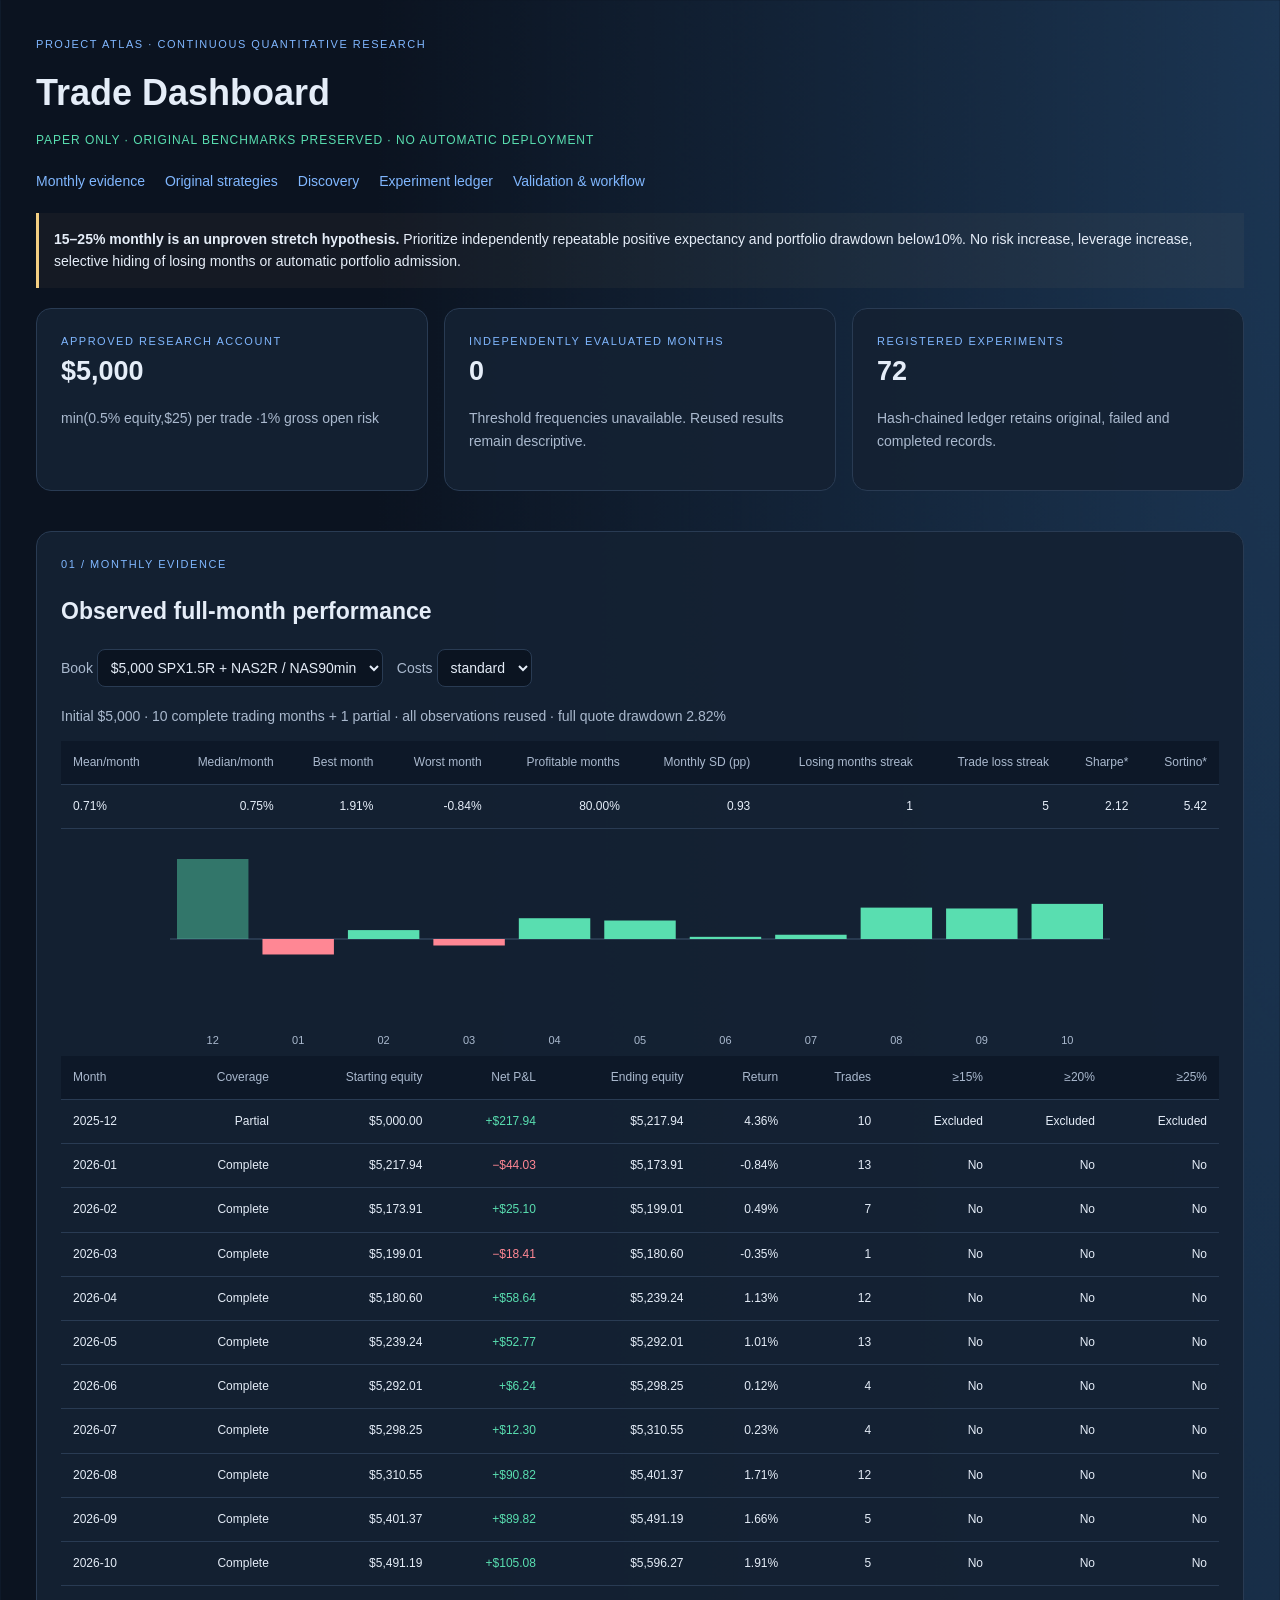
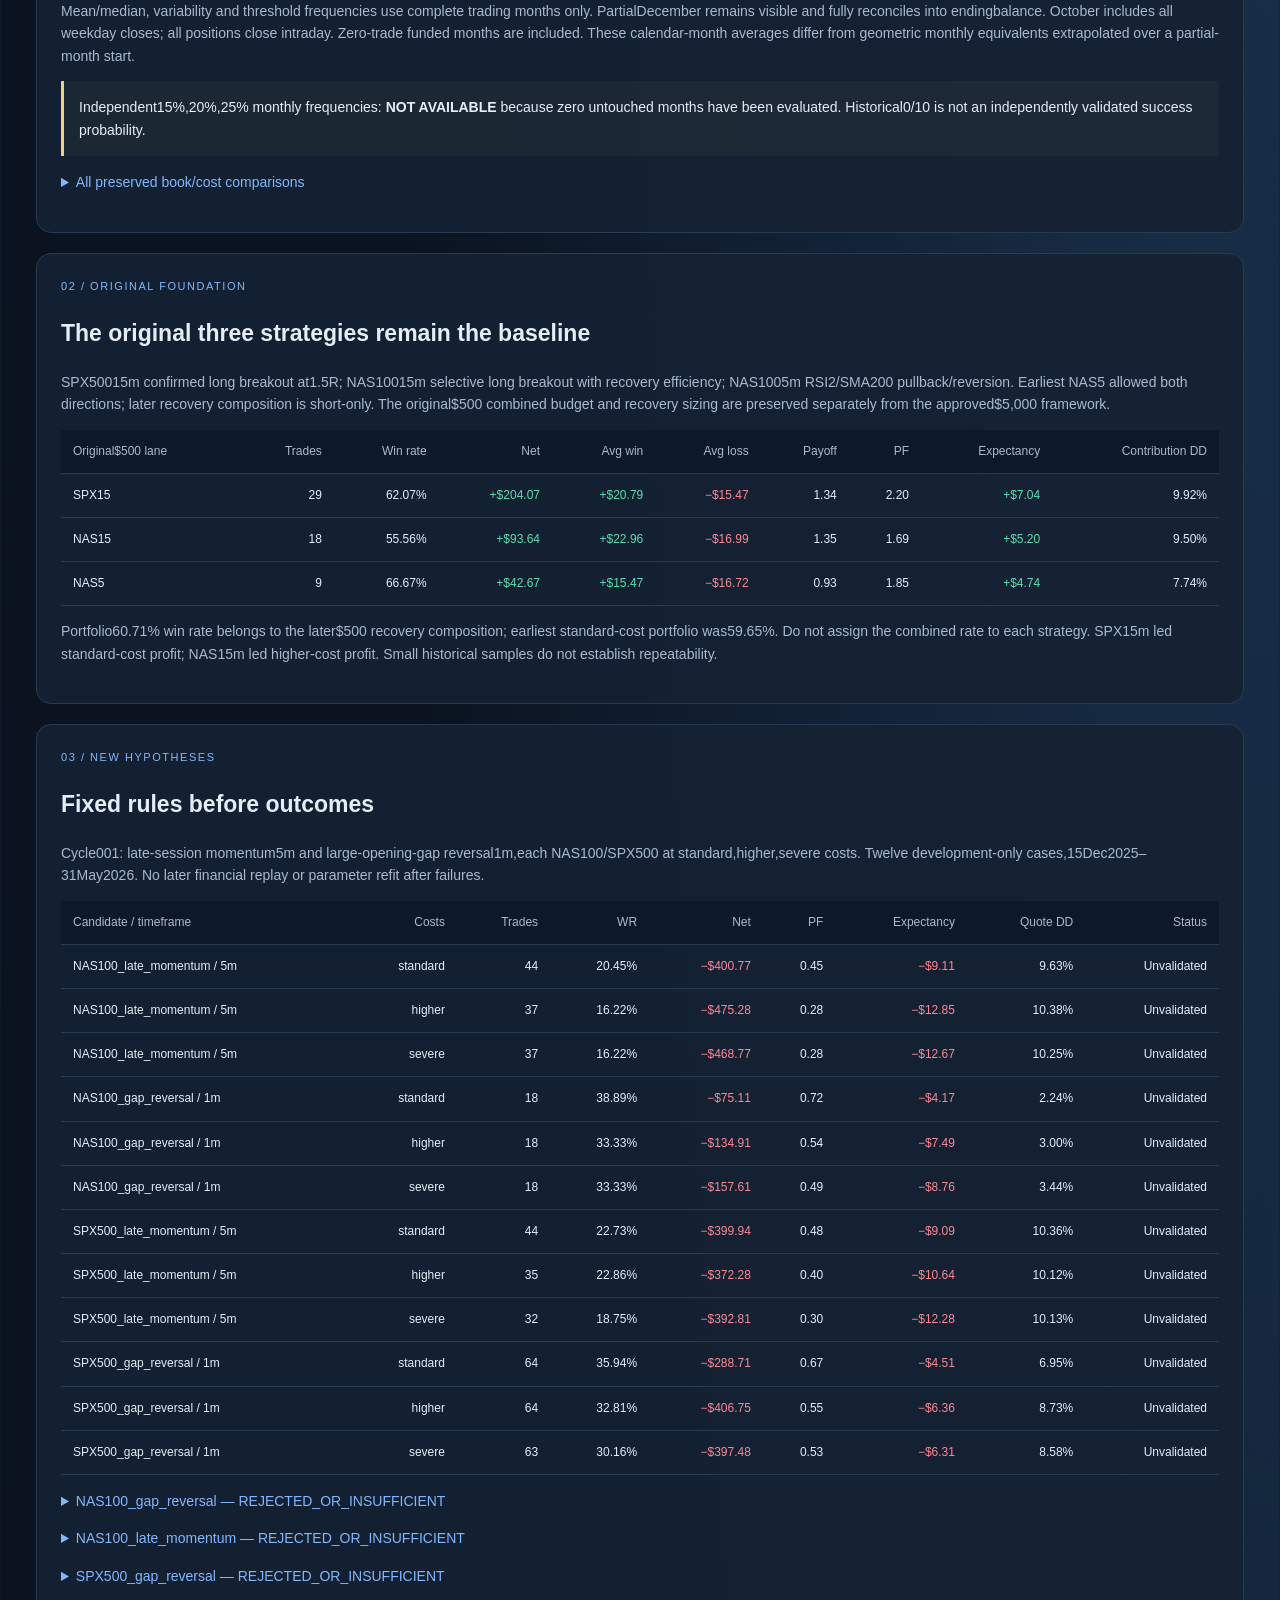
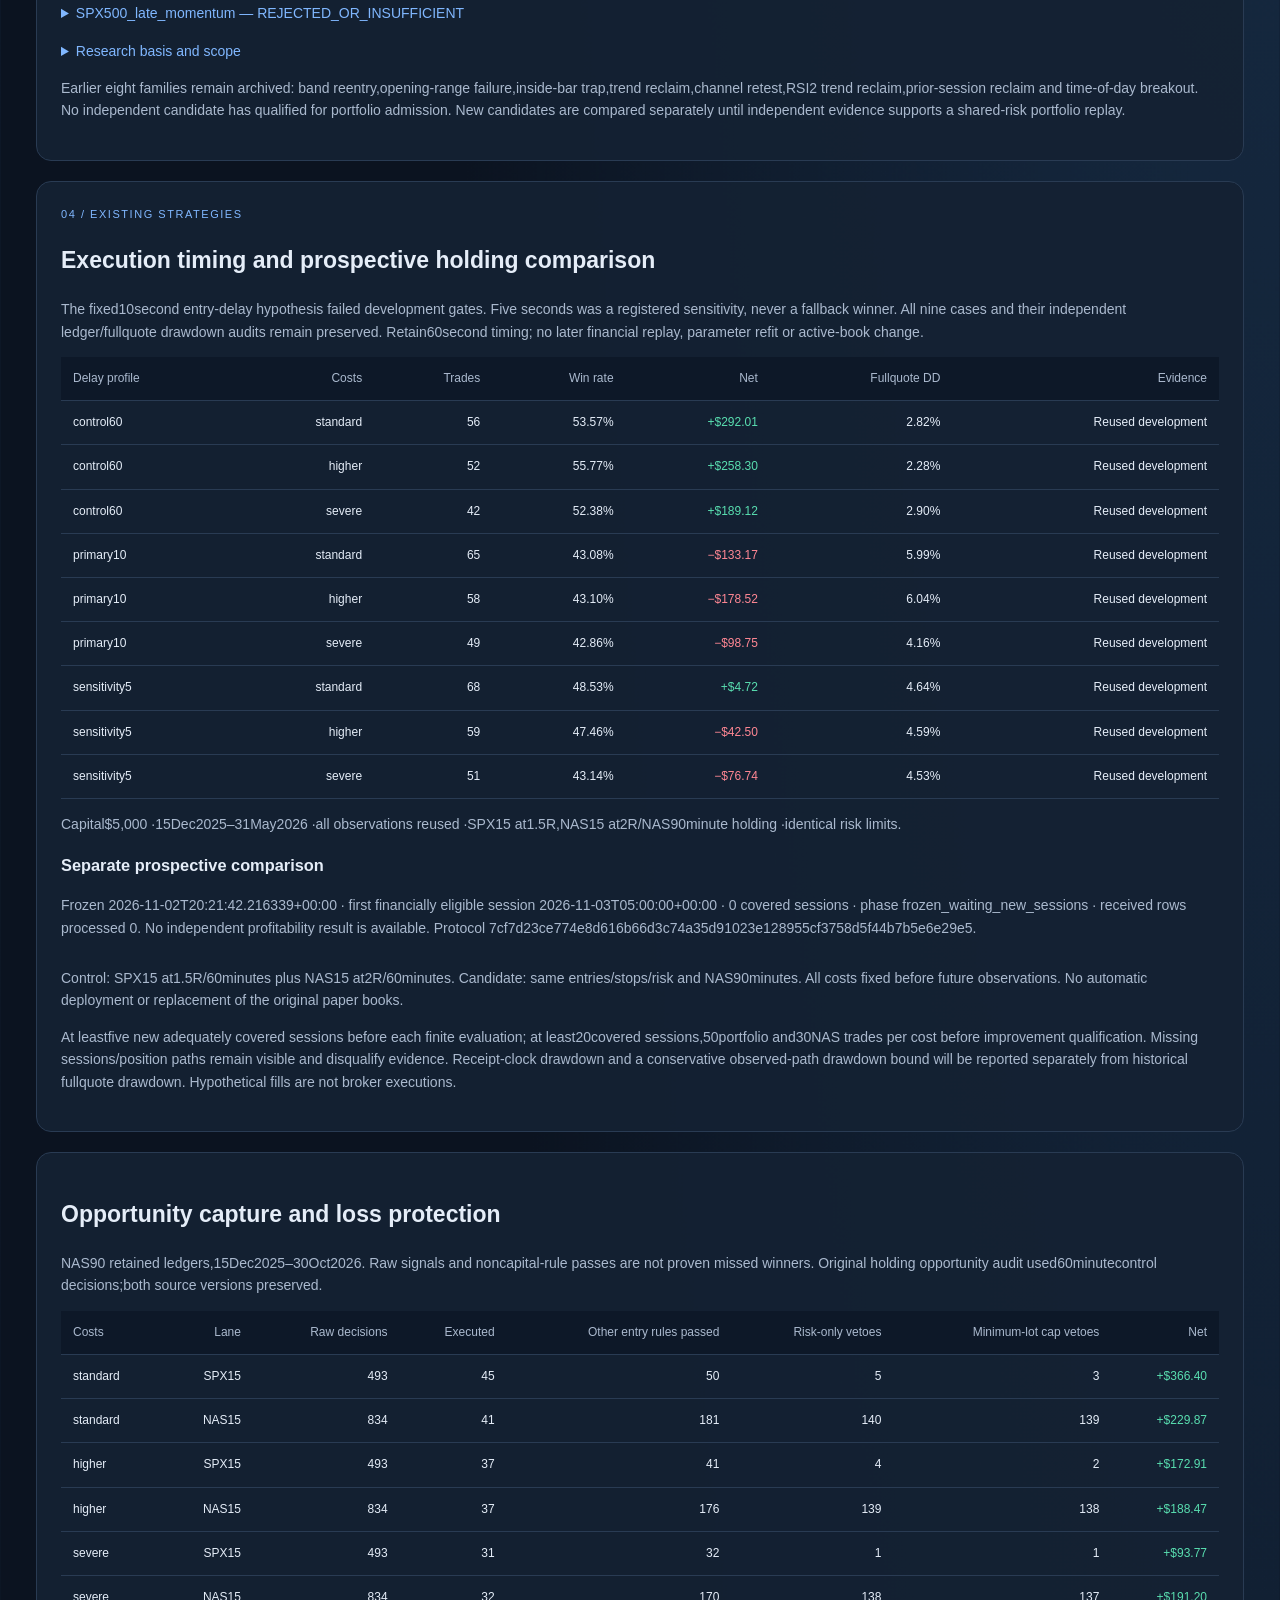
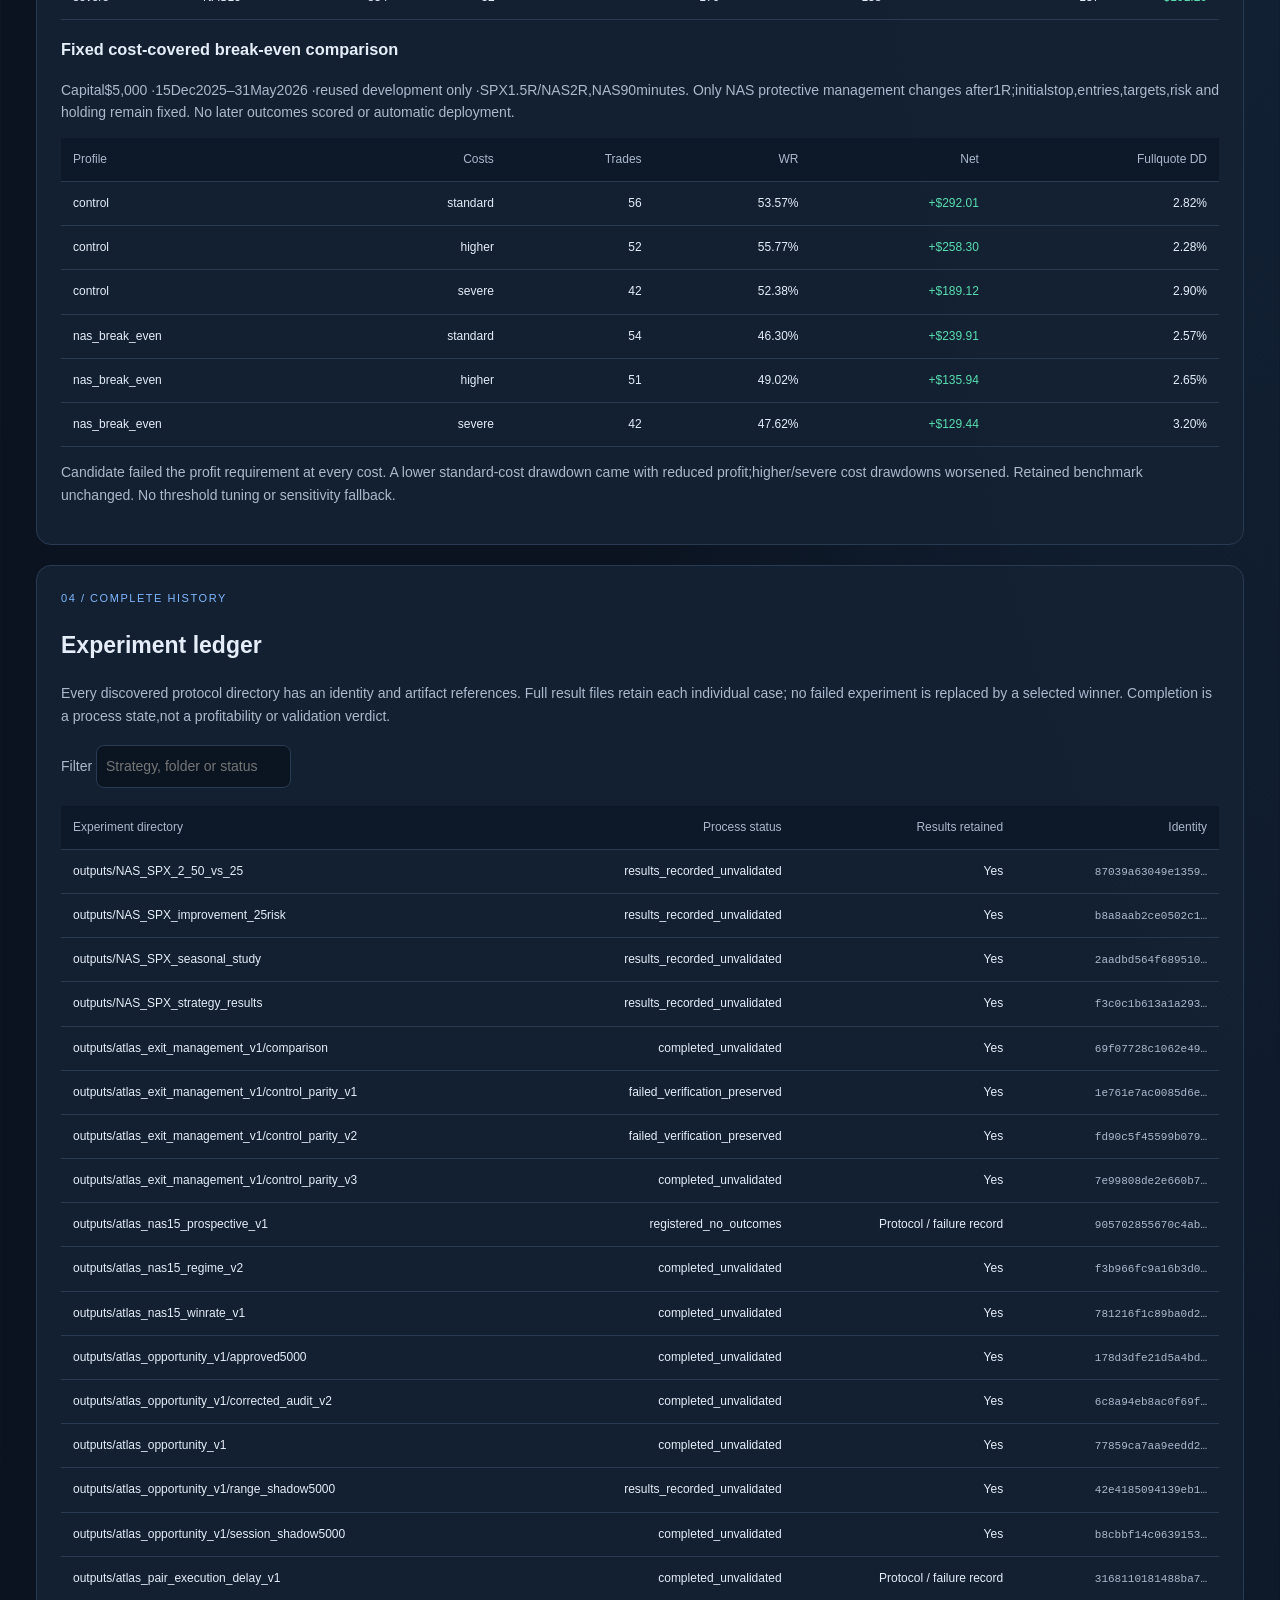
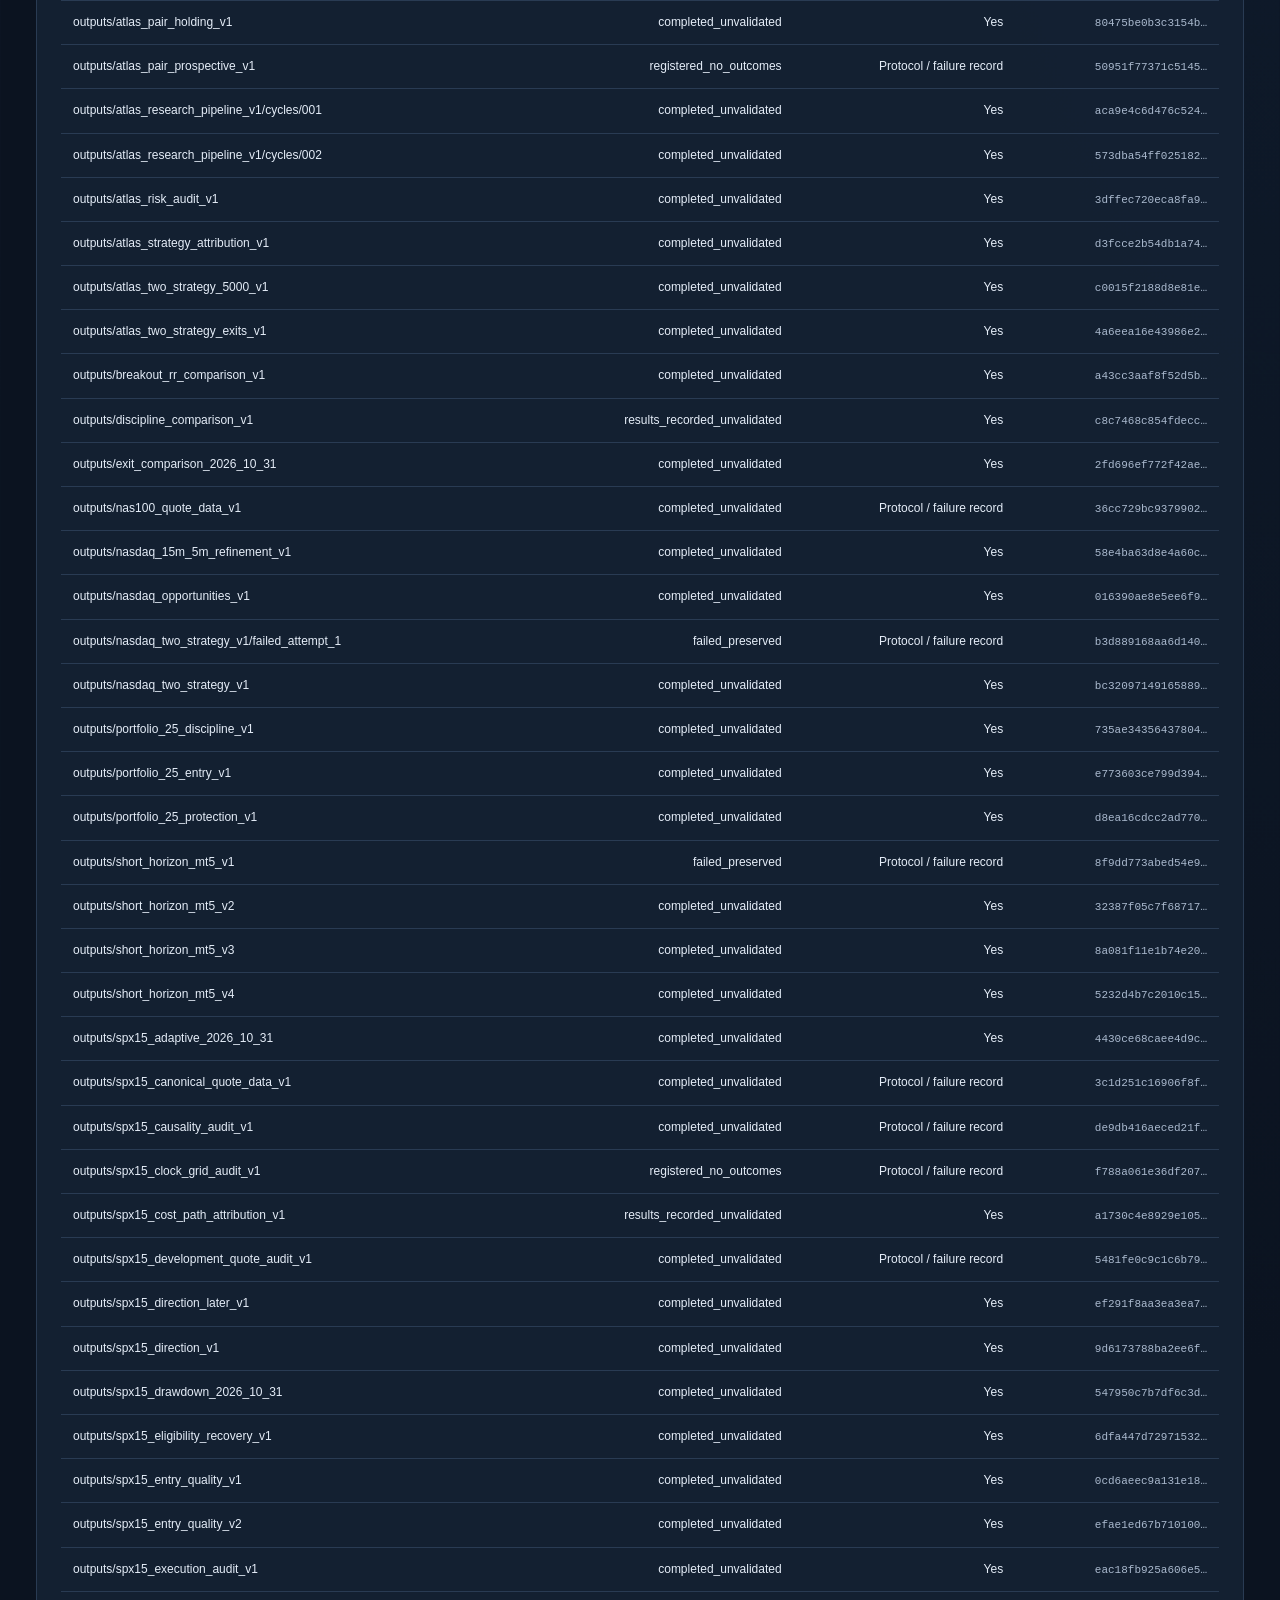
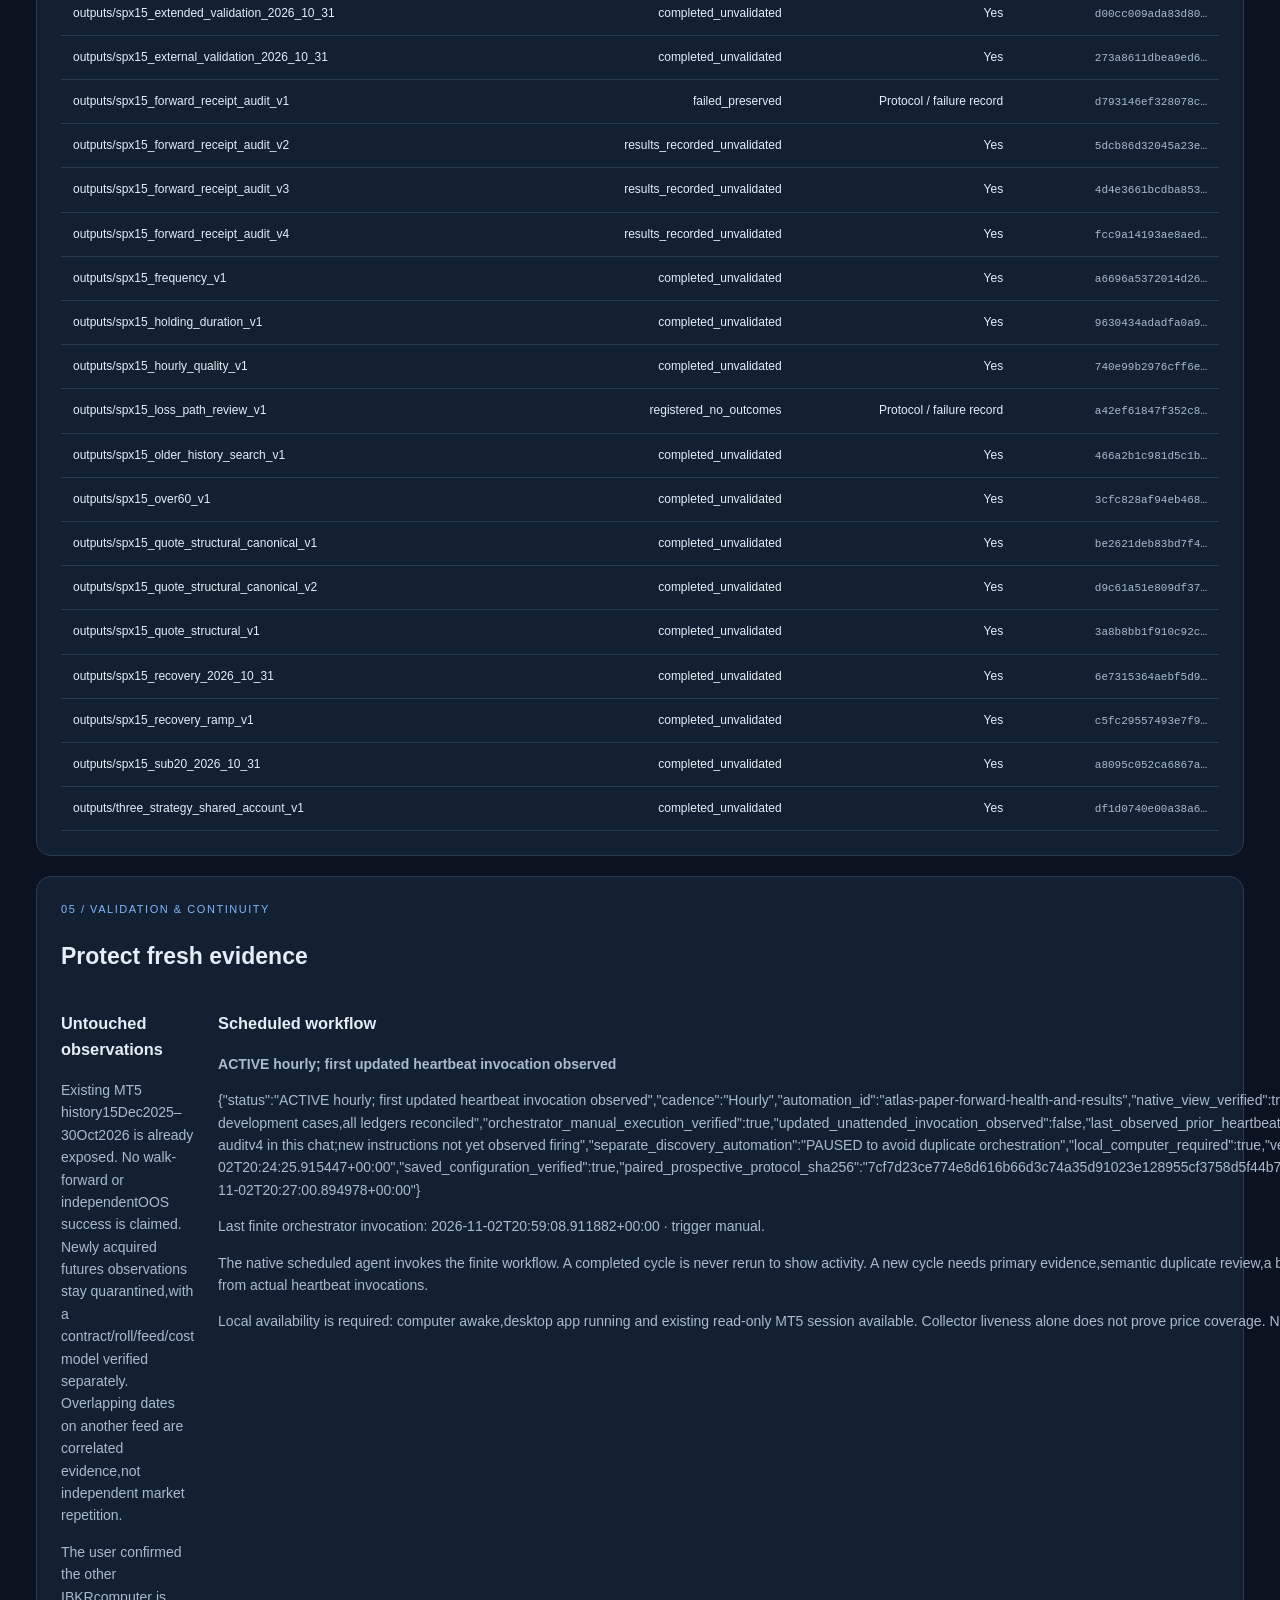
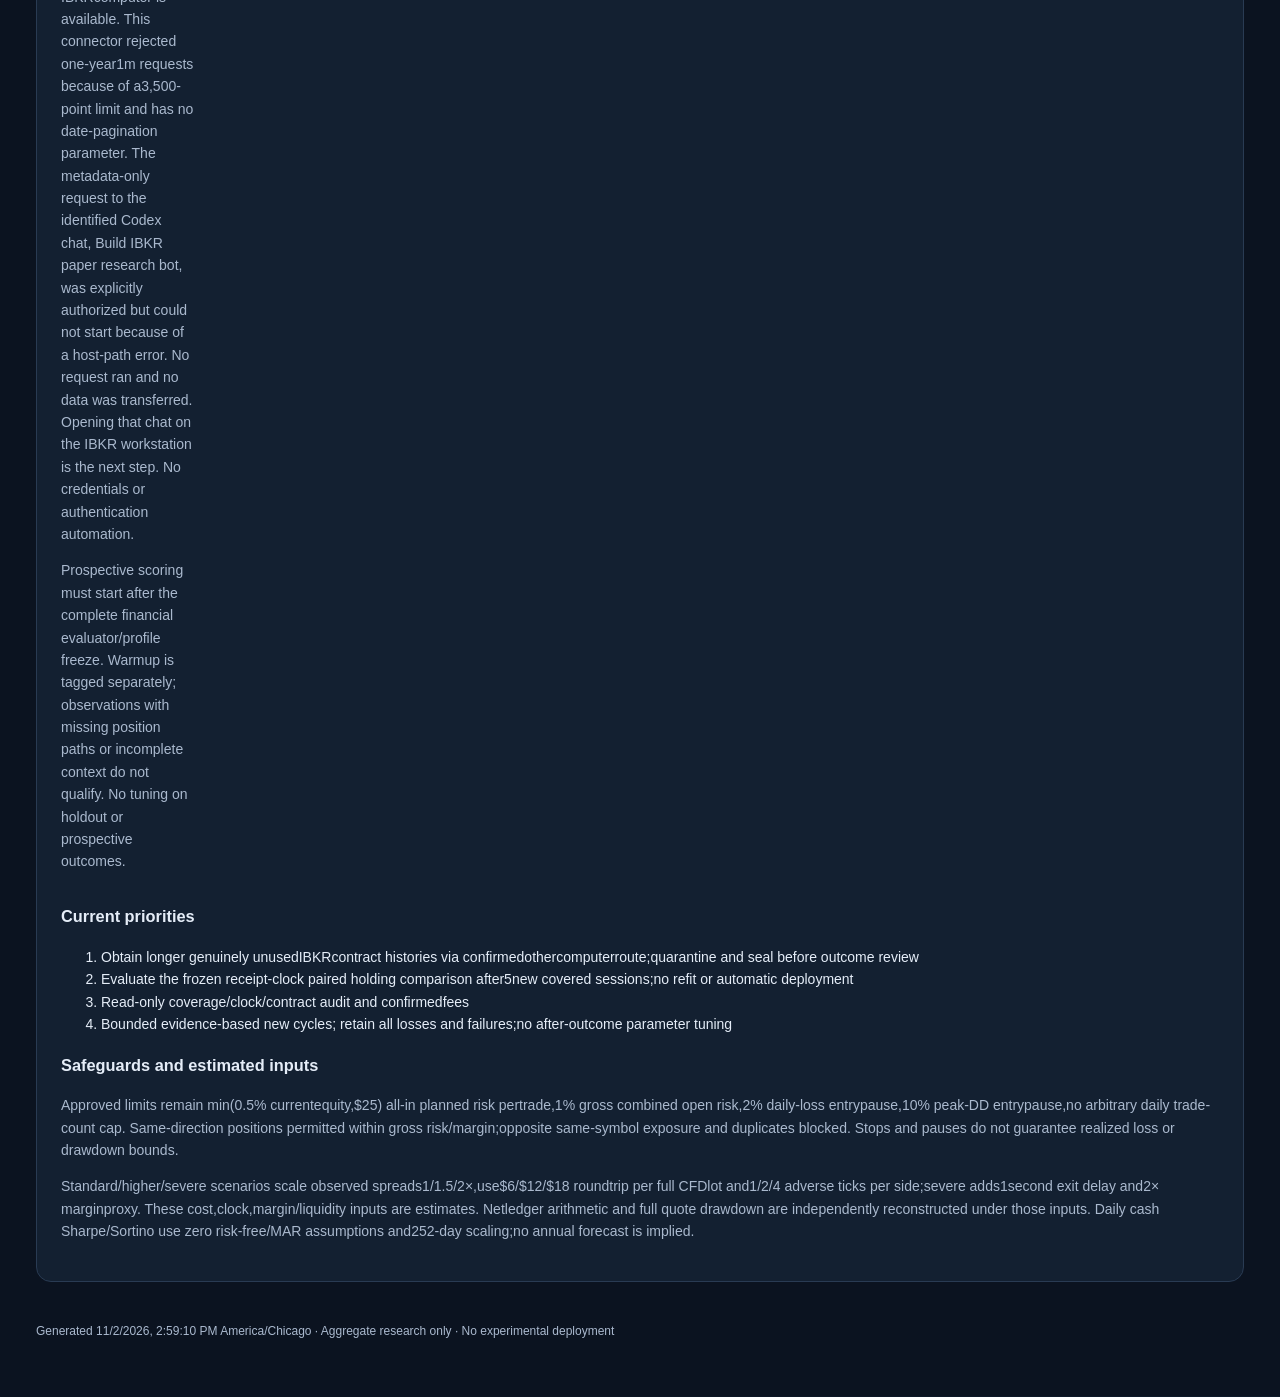
==== commit a4d62467: "Atlas: audit opportunity constraints and retain failed break-even comparison Attribute the NAS90 led" ====
--- a/research/atlas-continuous/2026-11-02/index.html
+++ b/research/atlas-continuous/2026-11-02/index.html
@@ -2,8 +2,8 @@
 <section id="monthly"><div class="eyebrow">01 / MONTHLY EVIDENCE</div><h2>Observed full-month performance</h2><div class="controls"><label>Book <select id="book"></select></label><label>Costs <select id="cost"><option>standard</option><option>higher</option><option>severe</option></select></label></div><p id="monthNote"></p><div id="monthlySummary" class="scroll"></div><svg id="bars" class="chart" role="img" aria-label="Every funded monthly return including partial months"></svg><div id="monthlyRows" class="scroll"></div><p>Mean/median, variability and threshold frequencies use complete trading months only. PartialDecember remains visible and fully reconciles into endingbalance. October includes all weekday closes; all positions close intraday. Zero-trade funded months are included. These calendar-month averages differ from geometric monthly equivalents extrapolated over a partial-month start.</p><div class="notice">Independent15%,20%,25% monthly frequencies: <strong>NOT AVAILABLE</strong> because zero untouched months have been evaluated. Historical0/10 is not an independently validated success probability.</div><details><summary>All preserved book/cost comparisons</summary><div id="allBooks" class="scroll"></div></details></section>
 <section id="baseline"><div class="eyebrow">02 / ORIGINAL FOUNDATION</div><h2>The original three strategies remain the baseline</h2><p>SPX50015m confirmed long breakout at1.5R; NAS10015m selective long breakout with recovery efficiency; NAS1005m RSI2/SMA200 pullback/reversion. Earliest NAS5 allowed both directions; later recovery composition is short-only. The original$500 combined budget and recovery sizing are preserved separately from the approved$5,000 framework.</p><div id="originals" class="scroll"></div><p>Portfolio60.71% win rate belongs to the later$500 recovery composition; earliest standard-cost portfolio was59.65%. Do not assign the combined rate to each strategy. SPX15m led standard-cost profit; NAS15m led higher-cost profit. Small historical samples do not establish repeatability.</p></section>
 <section id="discovery"><div class="eyebrow">03 / NEW HYPOTHESES</div><h2>Fixed rules before outcomes</h2><p>Cycle001: late-session momentum5m and large-opening-gap reversal1m,each NAS100/SPX500 at standard,higher,severe costs. Twelve development-only cases,15Dec2025–31May2026. No later financial replay or parameter refit after failures.</p><div id="newRows" class="scroll"></div><div id="newDecisions"></div><details><summary>Research basis and scope</summary><p><a href="https://doi.org/10.1016/j.jfineco.2018.05.009">Gao etal.,Market intraday momentum</a> motivates the late-session hypothesis; <a href="https://doi.org/10.1016/j.jbankfin.2004.04.006">Grant etal.,Intraday price reversals</a> motivates the gap hypothesis. Fixed protective stops,RR and causal confirmation are our CFD adaptations,not published performance claims. Broker tick counts are not exchange volume or orderbook evidence.</p><p>Late momentum requires first-half-hour and preceding-half-hour direction agreement,one observed entry after15:30 with a completed5m stop and2R target. Gap reversal requires20bp opening gap and the first completed1m reversal after09:40,opening-extreme stop,1.5R and11:00 deadline. One opening-gap event is a signal definition,not an account daily trade quota.</p></details><p>Earlier eight families remain archived: band reentry,opening-range failure,inside-bar trap,trend reclaim,channel retest,RSI2 trend reclaim,prior-session reclaim and time-of-day breakout. No independent candidate has qualified for portfolio admission. New candidates are compared separately until independent evidence supports a shared-risk portfolio replay.</p></section>
-<section id="recent"><div class="eyebrow">04 / EXISTING STRATEGIES</div><h2>Execution timing and prospective holding comparison</h2><p>The fixed10second entry-delay hypothesis failed development gates. Five seconds was a registered sensitivity, never a fallback winner. All nine cases and their independent ledger/fullquote drawdown audits remain preserved. Retain60second timing; no later financial replay, parameter refit or active-book change.</p><div id="delayRows" class="scroll"></div><p>Capital$5,000 ·15Dec2025–31May2026 ·all observations reused ·SPX15 at1.5R,NAS15 at2R/NAS90minute holding ·identical risk limits.</p><h3>Separate prospective comparison</h3><p id="prospectiveState"></p><div id="prospectiveRows" class="scroll"></div><p>Control: SPX15 at1.5R/60minutes plus NAS15 at2R/60minutes. Candidate: same entries/stops/risk and NAS90minutes. All costs fixed before future observations. No automatic deployment or replacement of the original paper books.</p><p>At leastfive new adequately covered sessions before each finite evaluation; at least20covered sessions,50portfolio and30NAS trades per cost before improvement qualification. Missing sessions/position paths remain visible and disqualify evidence. Receipt-clock drawdown and a conservative observed-path drawdown bound will be reported separately from historical fullquote drawdown. Hypothetical fills are not broker executions.</p></section><section id="registry"><div class="eyebrow">04 / COMPLETE HISTORY</div><h2>Experiment ledger</h2><p>Every discovered protocol directory has an identity and artifact references. Full result files retain each individual case; no failed experiment is replaced by a selected winner. Completion is a process state,not a profitability or validation verdict.</p><div class="controls"><label>Filter <input id="filter" placeholder="Strategy, folder or status"></label></div><div id="registryRows" class="scroll"></div></section>
-<section id="validation"><div class="eyebrow">05 / VALIDATION & CONTINUITY</div><h2>Protect fresh evidence</h2><div class="cols"><div><h3>Untouched observations</h3><p>Existing MT5 history15Dec2025–30Oct2026 is already exposed. No walk-forward or independentOOS success is claimed. Newly acquired futures observations stay quarantined,with a contract/roll/feed/cost model verified separately. Overlapping dates on another feed are correlated evidence,not independent market repetition.</p><p>The user confirmed the other IBKRcomputer is available. This connector rejected one-year1m requests because of a3,500-point limit and has no date-pagination parameter. The metadata-only request to the identified Codex chat, Build IBKR paper research bot, was explicitly authorized but could not start because of a host-path error. No request ran and no data was transferred. Opening that chat on the IBKR workstation is the next step. No credentials or authentication automation.</p><p>Prospective scoring must start after the complete financial evaluator/profile freeze. Warmup is tagged separately; observations with missing position paths or incomplete context do not qualify. No tuning on holdout or prospective outcomes.</p></div><div><h3>Scheduled workflow</h3><div id="schedule"></div><p>The native scheduled agent invokes the finite workflow. A completed cycle is never rerun to show activity. A new cycle needs primary evidence,semantic duplicate review,a bounded preregistered rule set,source/data identities and full failure retention. Logs distinguish manual verification from actual heartbeat invocations.</p><p>Local availability is required: computer awake,desktop app running and existing read-only MT5 session available. Collector liveness alone does not prove price coverage. No duplicate collector,restart of old supervisors,live-capital orders or experimental deployment.</p></div></div><h3>Current priorities</h3><ol id="priorities"></ol><h3>Safeguards and estimated inputs</h3><p>Approved limits remain min(0.5% currentequity,$25) all-in planned risk pertrade,1% gross combined open risk,2% daily-loss entrypause,10% peak-DD entrypause,no arbitrary daily trade-count cap. Same-direction positions permitted within gross risk/margin;opposite same-symbol exposure and duplicates blocked. Stops and pauses do not guarantee realized loss or drawdown bounds.</p><p>Standard/higher/severe scenarios scale observed spreads1/1.5/2×,use$6/$12/$18 roundtrip per full CFDlot and1/2/4 adverse ticks per side;severe adds1second exit delay and2× marginproxy. These cost,clock,margin/liquidity inputs are estimates. Netledger arithmetic and full quote drawdown are independently reconstructed under those inputs. Daily cash Sharpe/Sortino use zero risk-free/MAR assumptions and252-day scaling;no annual forecast is implied.</p></section><footer id="footer"></footer></main><script id="data" type="application/json">{"created_utc":"2026-11-02T20:22:58.713254+00:00","objective":"Investigate15/20/25percent monthly net as stretchhypotheses;positiveindependentexpectancy first;DDtargetbelow10;no riskincreases","monthly":[{"book":"earliest_both_direction","cost":"standard","initial_equity":500.0,"monthly":{"months":[{"month":"2025-12","starting_equity":500.0,"ending_equity":657.8500000000366,"net_pnl":157.8500000000366,"return_pct":31.57000000000732,"trades":16,"complete_trading_month":false,"partial_reason":"Funded window starts/ends within weekday coverage","independent":false},{"month":"2026-01","starting_equity":657.8500000000366,"ending_equity":622.9400000000586,"net_pnl":-34.909999999978,"return_pct":-5.306680854294452,"trades":10,"complete_trading_month":true,"partial_reason":null,"independent":false},{"month":"2026-02","starting_equity":622.9400000000586,"ending_equity":628.2100000000661,"net_pnl":5.270000000007492,"return_pct":0.8459883776939988,"trades":3,"complete_trading_month":true,"partial_reason":null,"independent":false},{"month":"2026-03","starting_equity":628.2100000000661,"ending_equity":628.2100000000661,"net_pnl":0,"return_pct":0.0,"trades":0,"complete_trading_month":true,"partial_reason":null,"independent":false},{"month":"2026-04","starting_equity":628.2100000000661,"ending_equity":670.4100000000592,"net_pnl":42.19999999999309,"return_pct":6.71749892551673,"trades":6,"complete_trading_month":true,"partial_reason":null,"independent":false},{"month":"2026-05","starting_equity":670.4100000000592,"ending_equity":727.2400000000688,"net_pnl":56.83000000000956,"return_pct":8.476902194180358,"trades":9,"complete_trading_month":true,"partial_reason":null,"independent":false},{"month":"2026-06","starting_equity":727.2400000000688,"ending_equity":747.5400000000697,"net_pnl":20.30000000000087,"return_pct":2.7913756119023914,"trades":2,"complete_trading_month":true,"partial_reason":null,"independent":false},{"month":"2026-07","starting_equity":747.5400000000697,"ending_equity":731.0400000000681,"net_pnl":-16.500000000001638,"return_pct":-2.2072397463681006,"trades":3,"complete_trading_month":true,"partial_reason":null,"independent":false},{"month":"2026-08","starting_equity":731.0400000000681,"ending_equity":772.2200000000613,"net_pnl":41.17999999999327,"return_pct":5.6330706938046395,"trades":5,"complete_trading_month":true,"partial_reason":null,"independent":false},{"month":"2026-09","starting_equity":772.2200000000613,"ending_equity":772.2200000000613,"net_pnl":0,"return_pct":0.0,"trades":0,"complete_trading_month":true,"partial_reason":null,"independent":false},{"month":"2026-10","starting_equity":772.2200000000613,"ending_equity":818.3500000000616,"net_pnl":46.130000000000294,"return_pct":5.973686255211809,"trades":3,"complete_trading_month":true,"partial_reason":null,"independent":false}],"statistics":{"full_trading_months":10,"partial_months":1,"average_monthly_net_return_pct":2.2924601457647378,"median_monthly_net_return_pct":1.8186819947981951,"best_month_pct":8.476902194180358,"worst_month_pct":-5.306680854294452,"profitable_months_pct":60.0,"monthly_sample_std_percentage_points":4.389198654666396,"longest_losing_month_streak":1,"thresholds":{"15":{"months_reached":0,"eligible_months":10,"frequency_pct":0.0},"20":{"months_reached":0,"eligible_months":10,"frequency_pct":0.0},"25":{"months_reached":0,"eligible_months":10,"frequency_pct":0.0}},"independent_thresholds":{"15":{"months_reached":null,"eligible_months":0,"frequency_pct":null},"20":{"months_reached":null,"eligible_months":0,"frequency_pct":null},"25":{"months_reached":null,"eligible_months":0,"frequency_pct":null}},"independently_evaluated":false},"method":"Net cash from all economic fills with every position closed intraday; original all-in cost scenario retained. Zero-trade funded months included. Partial December excluded from headline mean/median/thresholds. October covers all weekday closes. No inference of independent frequency from reused prices."},"metrics":{"initial_balance":500.0,"ending_balance":818.3500000000615,"net_pnl":318.35000000006147,"return_pct":63.670000000012294,"elapsed_calendar_days":320,"business_day_observations":230,"annualized_extrapolation_pct":75.47717458577672,"profit_factor":1.8522514322431047,"expectancy_dollars":5.585087719299324,"expectancy_planned_R":0.3497630262723732,"sharpe_annualized_rf0":2.0300817476400335,"sortino_annualized_MAR0":6.283224923624983,"average_win":20.349705882353796,"average_loss":-16.240869565215977,"max_consecutive_losses":3,"trades":57,"wins":34,"losses":23,"flats":0,"win_rate":59.64912280701754,"all_positions_closed_intraday":true,"realized_payoff_ratio":1.252993615929159,"average_winning_planned_R":1.1645342042117144,"average_losing_planned_R":-0.854681323724914,"worst_trade":-25.099999999997237,"largest_loss_over_planned":3.219999999997963},"quote_drawdown_pct":13.761170923927466,"ledger_sha256":"c1fda71c1409502a24fd94f1bed2b72ef803e7eb5db08194c15e256a40d49af3","reused_observations":true,"independent_validation":false},{"book":"earliest_both_direction","cost":"higher","initial_equity":500.0,"monthly":{"months":[{"month":"2025-12","starting_equity":500.0,"ending_equity":655.7450000000008,"net_pnl":155.7450000000008,"return_pct":31.14900000000016,"trades":14,"complete_trading_month":false,"partial_reason":"Funded window starts/ends within weekday coverage","independent":false},{"month":"2026-01","starting_equity":655.7450000000008,"ending_equity":668.5350000000042,"net_pnl":12.790000000003422,"return_pct":1.9504533012075436,"trades":6,"complete_trading_month":true,"partial_reason":null,"independent":false},{"month":"2026-02","starting_equity":668.5350000000042,"ending_equity":672.0350000000019,"net_pnl":3.499999999997745,"return_pct":0.5235327993295374,"trades":3,"complete_trading_month":true,"partial_reason":null,"independent":false},{"month":"2026-03","starting_equity":672.0350000000019,"ending_equity":672.0350000000019,"net_pnl":0,"return_pct":0.0,"trades":0,"complete_trading_month":true,"partial_reason":null,"independent":false},{"month":"2026-04","starting_equity":672.0350000000019,"ending_equity":727.2550000000057,"net_pnl":55.22000000000382,"return_pct":8.216833944661165,"trades":4,"complete_trading_month":true,"partial_reason":null,"independent":false},{"month":"2026-05","starting_equity":727.2550000000057,"ending_equity":773.6100000000183,"net_pnl":46.35500000001259,"return_pct":6.373967865468402,"trades":9,"complete_trading_month":true,"partial_reason":null,"independent":false},{"month":"2026-06","starting_equity":773.6100000000183,"ending_equity":764.8100000000144,"net_pnl":-8.80000000000393,"return_pct":-1.1375240754390095,"trades":1,"complete_trading_month":true,"partial_reason":null,"independent":false},{"month":"2026-07","starting_equity":764.8100000000144,"ending_equity":745.4600000000207,"net_pnl":-19.349999999993635,"return_pct":-2.530040140687657,"trades":3,"complete_trading_month":true,"partial_reason":null,"independent":false},{"month":"2026-08","starting_equity":745.4600000000207,"ending_equity":725.8400000000314,"net_pnl":-19.619999999989272,"return_pct":-2.6319319614719405,"trades":4,"complete_trading_month":true,"partial_reason":null,"independent":false},{"month":"2026-09","starting_equity":725.8400000000314,"ending_equity":725.8400000000314,"net_pnl":0,"return_pct":0.0,"trades":0,"complete_trading_month":true,"partial_reason":null,"independent":false},{"month":"2026-10","starting_equity":725.8400000000314,"ending_equity":774.3800000000308,"net_pnl":48.539999999999424,"return_pct":6.6874242257243095,"trades":3,"complete_trading_month":true,"partial_reason":null,"independent":false}],"statistics":{"full_trading_months":10,"partial_months":1,"average_monthly_net_return_pct":1.745271595879235,"median_monthly_net_return_pct":0.2617663996647687,"best_month_pct":8.216833944661165,"worst_month_pct":-2.6319319614719405,"profitable_months_pct":50.0,"monthly_sample_std_percentage_points":3.959604700006367,"longest_losing_month_streak":3,"thresholds":{"15":{"months_reached":0,"eligible_months":10,"frequency_pct":0.0},"20":{"months_reached":0,"eligible_months":10,"frequency_pct":0.0},"25":{"months_reached":0,"eligible_months":10,"frequency_pct":0.0}},"independent_thresholds":{"15":{"months_reached":null,"eligible_months":0,"frequency_pct":null},"20":{"months_reached":null,"eligible_months":0,"frequency_pct":null},"25":{"months_reached":null,"eligible_months":0,"frequency_pct":null}},"independently_evaluated":false},"method":"Net cash from all economic fills with every position closed intraday; original all-in cost scenario retained. Zero-trade funded months included. Partial December excluded from headline mean/median/thresholds. October covers all weekday closes. No inference of independent frequency from reused prices."},"metrics":{"initial_balance":500.0,"ending_balance":774.3800000000309,"net_pnl":274.3800000000309,"return_pct":54.87600000000619,"elapsed_calendar_days":320,"business_day_observations":230,"annualized_extrapolation_pct":64.7572798992816,"profit_factor":1.92442976988663,"expectancy_dollars":5.837872340426189,"expectancy_planned_R":0.3388543107748522,"sharpe_annualized_rf0":1.9077758835841323,"sortino_annualized_MAR0":6.078729516937026,"average_win":19.039666666666985,"average_loss":-17.45941176470463,"max_consecutive_losses":4,"trades":47,"wins":30,"losses":17,"flats":0,"win_rate":63.829787234042556,"all_positions_closed_intraday":true,"realized_payoff_ratio":1.0905102029357567,"average_winning_planned_R":1.0681842212099093,"average_losing_planned_R":-0.9481984723458374,"worst_trade":-42.349999999992725,"largest_loss_over_planned":20.99999999999818},"quote_drawdown_pct":11.89638042904701,"ledger_sha256":"32f36e0756e2f29132ebb433788659e18f5d2ecea2d8f81ed0a70a9fb46fc6d3","reused_observations":true,"independent_validation":false},{"book":"recovery_filter","cost":"standard","initial_equity":500.0,"monthly":{"months":[{"month":"2025-12","starting_equity":500.0,"ending_equity":668.7000000000338,"net_pnl":168.70000000003384,"return_pct":33.740000000006766,"trades":16,"complete_trading_month":false,"partial_reason":"Funded window starts/ends within weekday coverage","independent":false},{"month":"2026-01","starting_equity":668.7000000000338,"ending_equity":633.7900000000558,"net_pnl":-34.909999999978,"return_pct":-5.220577239416215,"trades":10,"complete_trading_month":true,"partial_reason":null,"independent":false},{"month":"2026-02","starting_equity":633.7900000000558,"ending_equity":650.2400000000537,"net_pnl":16.44999999999789,"return_pct":2.595496931159602,"trades":2,"complete_trading_month":true,"partial_reason":null,"independent":false},{"month":"2026-03","starting_equity":650.2400000000537,"ending_equity":650.2400000000537,"net_pnl":0,"return_pct":0.0,"trades":0,"complete_trading_month":true,"partial_reason":null,"independent":false},{"month":"2026-04","starting_equity":650.2400000000537,"ending_equity":692.4400000000468,"net_pnl":42.19999999999309,"return_pct":6.4899114173212356,"trades":6,"complete_trading_month":true,"partial_reason":null,"independent":false},{"month":"2026-05","starting_equity":692.4400000000468,"ending_equity":749.2700000000564,"net_pnl":56.83000000000956,"return_pct":8.207209288892281,"trades":9,"complete_trading_month":true,"partial_reason":null,"independent":false},{"month":"2026-06","starting_equity":749.2700000000564,"ending_equity":769.5700000000572,"net_pnl":20.30000000000087,"return_pct":2.709303722289608,"trades":2,"complete_trading_month":true,"partial_reason":null,"independent":false},{"month":"2026-07","starting_equity":769.5700000000572,"ending_equity":753.0700000000556,"net_pnl":-16.500000000001638,"return_pct":-2.144054471977911,"trades":3,"complete_trading_month":true,"partial_reason":null,"independent":false},{"month":"2026-08","starting_equity":753.0700000000556,"ending_equity":794.2500000000489,"net_pnl":41.17999999999327,"return_pct":5.468283160926637,"trades":5,"complete_trading_month":true,"partial_reason":null,"independent":false},{"month":"2026-09","starting_equity":794.2500000000489,"ending_equity":794.2500000000489,"net_pnl":0,"return_pct":0.0,"trades":0,"complete_trading_month":true,"partial_reason":null,"independent":false},{"month":"2026-10","starting_equity":794.2500000000489,"ending_equity":840.3800000000492,"net_pnl":46.130000000000294,"return_pct":5.807994963802009,"trades":3,"complete_trading_month":true,"partial_reason":null,"independent":false}],"statistics":{"full_trading_months":10,"partial_months":1,"average_monthly_net_return_pct":2.3913567772997246,"median_monthly_net_return_pct":2.652400326724605,"best_month_pct":8.207209288892281,"worst_month_pct":-5.220577239416215,"profitable_months_pct":60.0,"monthly_sample_std_percentage_points":4.240736514273024,"longest_losing_month_streak":1,"thresholds":{"15":{"months_reached":0,"eligible_months":10,"frequency_pct":0.0},"20":{"months_reached":0,"eligible_months":10,"frequency_pct":0.0},"25":{"months_reached":0,"eligible_months":10,"frequency_pct":0.0}},"independent_thresholds":{"15":{"months_reached":null,"eligible_months":0,"frequency_pct":null},"20":{"months_reached":null,"eligible_months":0,"frequency_pct":null},"25":{"months_reached":null,"eligible_months":0,"frequency_pct":null}},"independently_evaluated":false},"method":"Net cash from all economic fills with every position closed intraday; original all-in cost scenario retained. Zero-trade funded months included. Partial December excluded from headline mean/median/thresholds. October covers all weekday closes. No inference of independent frequency from reused prices."},"metrics":{"initial_balance":500.0,"ending_balance":840.3800000000492,"net_pnl":340.38000000004917,"return_pct":68.07600000000984,"elapsed_calendar_days":320,"business_day_observations":230,"annualized_extrapolation_pct":80.87907754003669,"profit_factor":1.955425812608961,"expectancy_dollars":6.0782142857151635,"expectancy_planned_R":0.3827252935709088,"sharpe_annualized_rf0":2.1357690196199735,"sortino_annualized_MAR0":6.9805850209663864,"average_win":20.489411764706734,"average_loss":-16.193636363635445,"max_consecutive_losses":3,"trades":56,"wins":34,"losses":22,"flats":0,"win_rate":60.714285714285715,"all_positions_closed_intraday":true,"realized_payoff_ratio":1.2652755258057984,"average_winning_planned_R":1.168695123037136,"average_losing_planned_R":-0.8319553519678057,"worst_trade":-25.099999999997237,"largest_loss_over_planned":1.4900000000000002},"quote_drawdown_pct":10.990701052356535,"ledger_sha256":"1e859833979478b5d4d1b67394f77d9a4d7c008c19c0bf7c83492791bf5e52be","reused_observations":true,"independent_validation":false},{"book":"recovery_filter","cost":"higher","initial_equity":500.0,"monthly":{"months":[{"month":"2025-12","starting_equity":500.0,"ending_equity":666.6850000000005,"net_pnl":166.6850000000005,"return_pct":33.3370000000001,"trades":14,"complete_trading_month":false,"partial_reason":"Funded window starts/ends within weekday coverage","independent":false},{"month":"2026-01","starting_equity":666.6850000000005,"ending_equity":679.4750000000039,"net_pnl":12.790000000003422,"return_pct":1.9184472427013375,"trades":6,"complete_trading_month":true,"partial_reason":null,"independent":false},{"month":"2026-02","starting_equity":679.4750000000039,"ending_equity":694.9750000000037,"net_pnl":15.499999999999783,"return_pct":2.2811729644210157,"trades":2,"complete_trading_month":true,"partial_reason":null,"independent":false},{"month":"2026-03","starting_equity":694.9750000000037,"ending_equity":694.9750000000037,"net_pnl":0,"return_pct":0.0,"trades":0,"complete_trading_month":true,"partial_reason":null,"independent":false},{"month":"2026-04","starting_equity":694.9750000000037,"ending_equity":750.1950000000074,"net_pnl":55.22000000000382,"return_pct":7.945609554301022,"trades":4,"complete_trading_month":true,"partial_reason":null,"independent":false},{"month":"2026-05","starting_equity":750.1950000000074,"ending_equity":796.5500000000201,"net_pnl":46.35500000001259,"return_pct":6.179060111039414,"trades":9,"complete_trading_month":true,"partial_reason":null,"independent":false},{"month":"2026-06","starting_equity":796.5500000000201,"ending_equity":787.7500000000161,"net_pnl":-8.80000000000393,"return_pct":-1.1047642960270803,"trades":1,"complete_trading_month":true,"partial_reason":null,"independent":false},{"month":"2026-07","starting_equity":787.7500000000161,"ending_equity":768.4000000000225,"net_pnl":-19.349999999993635,"return_pct":-2.456363059345381,"trades":3,"complete_trading_month":true,"partial_reason":null,"independent":false},{"month":"2026-08","starting_equity":768.4000000000225,"ending_equity":748.7800000000332,"net_pnl":-19.619999999989272,"return_pct":-2.5533576262348645,"trades":4,"complete_trading_month":true,"partial_reason":null,"independent":false},{"month":"2026-09","starting_equity":748.7800000000332,"ending_equity":748.7800000000332,"net_pnl":0,"return_pct":0.0,"trades":0,"complete_trading_month":true,"partial_reason":null,"independent":false},{"month":"2026-10","starting_equity":748.7800000000332,"ending_equity":797.3200000000326,"net_pnl":48.539999999999424,"return_pct":6.482544939768327,"trades":3,"complete_trading_month":true,"partial_reason":null,"independent":false}],"statistics":{"full_trading_months":10,"partial_months":1,"average_monthly_net_return_pct":1.8692349830623791,"median_monthly_net_return_pct":0.9592236213506687,"best_month_pct":7.945609554301022,"worst_month_pct":-2.5533576262348645,"profitable_months_pct":50.0,"monthly_sample_std_percentage_points":3.8159684723174974,"longest_losing_month_streak":3,"thresholds":{"15":{"months_reached":0,"eligible_months":10,"frequency_pct":0.0},"20":{"months_reached":0,"eligible_months":10,"frequency_pct":0.0},"25":{"months_reached":0,"eligible_months":10,"frequency_pct":0.0}},"independent_thresholds":{"15":{"months_reached":null,"eligible_months":0,"frequency_pct":null},"20":{"months_reached":null,"eligible_months":0,"frequency_pct":null},"25":{"months_reached":null,"eligible_months":0,"frequency_pct":null}},"independently_evaluated":false},"method":"Net cash from all economic fills with every position closed intraday; original all-in cost scenario retained. Zero-trade funded months included. Partial December excluded from headline mean/median/thresholds. October covers all weekday closes. No inference of independent frequency from reused prices."},"metrics":{"initial_balance":500.0,"ending_balance":797.3200000000327,"net_pnl":297.3200000000327,"return_pct":59.464000000006536,"elapsed_calendar_days":320,"business_day_observations":230,"annualized_extrapolation_pct":70.33961829627364,"profit_factor":2.0671165027638265,"expectancy_dollars":6.463478260870276,"expectancy_planned_R":0.3783536135437936,"sharpe_annualized_rf0":2.023973862320461,"sortino_annualized_MAR0":6.937131046954114,"average_win":19.19800000000032,"average_loss":-17.413749999998558,"max_consecutive_losses":4,"trades":46,"wins":30,"losses":16,"flats":0,"win_rate":65.21739130434783,"all_positions_closed_intraday":true,"realized_payoff_ratio":1.102462134807374,"average_winning_planned_R":1.0732713871367432,"average_losing_planned_R":-0.9246172119429872,"worst_trade":-42.349999999992725,"largest_loss_over_planned":20.99999999999818},"quote_drawdown_pct":11.570809920902043,"ledger_sha256":"3ea342b14b7b8282789c49a3058e13fca943d9528fea621a3702202d2927a9e8","reused_observations":true,"independent_validation":false},{"book":"approved5000_original_exits","cost":"standard","initial_equity":5000.0,"monthly":{"months":[{"month":"2025-12","starting_equity":5000.0,"ending_equity":5178.110000000059,"net_pnl":178.1100000000584,"return_pct":3.5622000000011678,"trades":26,"complete_trading_month":false,"partial_reason":"Funded window starts/ends within weekday coverage","independent":false},{"month":"2026-01","starting_equity":5178.110000000059,"ending_equity":5129.610000000129,"net_pnl":-48.49999999992982,"return_pct":-0.9366351815610189,"trades":27,"complete_trading_month":true,"partial_reason":null,"independent":false},{"month":"2026-02","starting_equity":5129.610000000129,"ending_equity":5173.300000000139,"net_pnl":43.69000000001066,"return_pct":0.8517216708484575,"trades":10,"complete_trading_month":true,"partial_reason":null,"independent":false},{"month":"2026-03","starting_equity":5173.300000000139,"ending_equity":5154.89000000014,"net_pnl":-18.409999999998544,"return_pct":-0.3558656950108837,"trades":1,"complete_trading_month":true,"partial_reason":null,"independent":false},{"month":"2026-04","starting_equity":5154.89000000014,"ending_equity":5226.500000000156,"net_pnl":71.61000000001593,"return_pct":1.3891664031630935,"trades":18,"complete_trading_month":true,"partial_reason":null,"independent":false},{"month":"2026-05","starting_equity":5226.500000000156,"ending_equity":5199.520000000195,"net_pnl":-26.97999999996147,"return_pct":-0.516215440542632,"trades":18,"complete_trading_month":true,"partial_reason":null,"independent":false},{"month":"2026-06","starting_equity":5199.520000000195,"ending_equity":5219.5500000002,"net_pnl":20.030000000005167,"return_pct":0.3852278671878253,"trades":4,"complete_trading_month":true,"partial_reason":null,"independent":false},{"month":"2026-07","starting_equity":5219.5500000002,"ending_equity":5231.850000000195,"net_pnl":12.299999999995087,"return_pct":0.23565249877852718,"trades":4,"complete_trading_month":true,"partial_reason":null,"independent":false},{"month":"2026-08","starting_equity":5231.850000000195,"ending_equity":5243.740000000216,"net_pnl":11.890000000021322,"return_pct":0.22726186721754027,"trades":20,"complete_trading_month":true,"partial_reason":null,"independent":false},{"month":"2026-09","starting_equity":5243.740000000216,"ending_equity":5242.130000000263,"net_pnl":-1.6099999999529637,"return_pct":-0.030703276668044132,"trades":17,"complete_trading_month":true,"partial_reason":null,"independent":false},{"month":"2026-10","starting_equity":5242.130000000263,"ending_equity":5280.570000000274,"net_pnl":38.440000000011466,"return_pct":0.7332897123880853,"trades":7,"complete_trading_month":true,"partial_reason":null,"independent":false}],"statistics":{"full_trading_months":10,"partial_months":1,"average_monthly_net_return_pct":0.19829004258009503,"median_monthly_net_return_pct":0.23145718299803372,"best_month_pct":1.3891664031630935,"worst_month_pct":-0.9366351815610189,"profitable_months_pct":60.0,"monthly_sample_std_percentage_points":0.6933545659654361,"longest_losing_month_streak":1,"thresholds":{"15":{"months_reached":0,"eligible_months":10,"frequency_pct":0.0},"20":{"months_reached":0,"eligible_months":10,"frequency_pct":0.0},"25":{"months_reached":0,"eligible_months":10,"frequency_pct":0.0}},"independent_thresholds":{"15":{"months_reached":null,"eligible_months":0,"frequency_pct":null},"20":{"months_reached":null,"eligible_months":0,"frequency_pct":null},"25":{"months_reached":null,"eligible_months":0,"frequency_pct":null}},"independently_evaluated":false},"method":"Net cash from all economic fills with every position closed intraday; original all-in cost scenario retained. Zero-trade funded months included. Partial December excluded from headline mean/median/thresholds. October covers all weekday closes. No inference of independent frequency from reused prices."},"metrics":{"initial_balance":5000.0,"ending_balance":5280.570000000275,"net_pnl":280.5700000002752,"return_pct":5.611400000005504,"elapsed_calendar_days":320,"business_day_observations":230,"annualized_extrapolation_pct":6.4297640359049835,"profit_factor":1.2127238540042082,"expectancy_dollars":1.8458552631597052,"expectancy_planned_R":0.08906862060180183,"sharpe_annualized_rf0":0.9477363763270463,"sortino_annualized_MAR0":1.7573956654219374,"average_win":21.04618421052778,"average_loss":-17.35447368420837,"max_consecutive_losses":7,"trades":152,"wins":76,"losses":76,"flats":0,"win_rate":50.0,"all_positions_closed_intraday":true,"realized_payoff_ratio":1.212723854004208,"average_winning_planned_R":1.0561019767790079,"average_losing_planned_R":-0.8779647355754042,"worst_trade":-26.539999999995928,"largest_loss_over_planned":4.469999999999999},"quote_drawdown_pct":4.857214081930785,"ledger_sha256":"b063fcffeacadb510823b56a03bd2fb321da3c75f33e790f0b958ee80c8aa99f","reused_observations":true,"independent_validation":false},{"book":"approved5000_original_exits","cost":"higher","initial_equity":5000.0,"monthly":{"months":[{"month":"2025-12","starting_equity":5000.0,"ending_equity":5137.445000000009,"net_pnl":137.44500000000852,"return_pct":2.7489000000001704,"trades":23,"complete_trading_month":false,"partial_reason":"Funded window starts/ends within weekday coverage","independent":false},{"month":"2026-01","starting_equity":5137.445000000009,"ending_equity":5042.660000000019,"net_pnl":-94.78499999999026,"return_pct":-1.8449832552949978,"trades":26,"complete_trading_month":true,"partial_reason":null,"independent":false},{"month":"2026-02","starting_equity":5042.660000000019,"ending_equity":5071.565000000017,"net_pnl":28.904999999997525,"return_pct":0.5732093775903475,"trades":10,"complete_trading_month":true,"partial_reason":null,"independent":false},{"month":"2026-03","starting_equity":5071.565000000017,"ending_equity":5052.605000000013,"net_pnl":-18.960000000003784,"return_pct":-0.3738490978623703,"trades":1,"complete_trading_month":true,"partial_reason":null,"independent":false},{"month":"2026-04","starting_equity":5052.605000000013,"ending_equity":5116.904999999998,"net_pnl":64.29999999998505,"return_pct":1.2726108611297515,"trades":17,"complete_trading_month":true,"partial_reason":null,"independent":false},{"month":"2026-05","starting_equity":5116.904999999998,"ending_equity":5074.970000000001,"net_pnl":-41.93499999999677,"return_pct":-0.81953837329395,"trades":18,"complete_trading_month":true,"partial_reason":null,"independent":false},{"month":"2026-06","starting_equity":5074.970000000001,"ending_equity":5038.55999999999,"net_pnl":-36.41000000001121,"return_pct":-0.7174426646859233,"trades":2,"complete_trading_month":true,"partial_reason":null,"independent":false},{"month":"2026-07","starting_equity":5038.55999999999,"ending_equity":5033.499999999997,"net_pnl":-5.059999999993089,"return_pct":-0.10042551840194616,"trades":4,"complete_trading_month":true,"partial_reason":null,"independent":false},{"month":"2026-08","starting_equity":5033.499999999997,"ending_equity":4942.4200000000055,"net_pnl":-91.07999999999139,"return_pct":-1.8094765074002468,"trades":17,"complete_trading_month":true,"partial_reason":null,"independent":false},{"month":"2026-09","starting_equity":4942.4200000000055,"ending_equity":4888.01999999999,"net_pnl":-54.40000000001514,"return_pct":-1.100675377649311,"trades":15,"complete_trading_month":true,"partial_reason":null,"independent":false},{"month":"2026-10","starting_equity":4888.01999999999,"ending_equity":4953.349999999981,"net_pnl":65.32999999999112,"return_pct":1.336532992909015,"trades":6,"complete_trading_month":true,"partial_reason":null,"independent":false}],"statistics":{"full_trading_months":10,"partial_months":1,"average_monthly_net_return_pct":-0.35840375629596316,"median_monthly_net_return_pct":-0.5456458812741468,"best_month_pct":1.336532992909015,"worst_month_pct":-1.8449832552949978,"profitable_months_pct":30.0,"monthly_sample_std_percentage_points":1.1389939808412903,"longest_losing_month_streak":5,"thresholds":{"15":{"months_reached":0,"eligible_months":10,"frequency_pct":0.0},"20":{"months_reached":0,"eligible_months":10,"frequency_pct":0.0},"25":{"months_reached":0,"eligible_months":10,"frequency_pct":0.0}},"independent_thresholds":{"15":{"months_reached":null,"eligible_months":0,"frequency_pct":null},"20":{"months_reached":null,"eligible_months":0,"frequency_pct":null},"25":{"months_reached":null,"eligible_months":0,"frequency_pct":null}},"independently_evaluated":false},"method":"Net cash from all economic fills with every position closed intraday; original all-in cost scenario retained. Zero-trade funded months included. Partial December excluded from headline mean/median/thresholds. October covers all weekday closes. No inference of independent frequency from reused prices."},"metrics":{"initial_balance":5000.0,"ending_balance":4953.34999999998,"net_pnl":-46.65000000001953,"return_pct":-0.9330000000003907,"elapsed_calendar_days":320,"business_day_observations":230,"annualized_extrapolation_pct":-1.0642059179983954,"profit_factor":0.9644874469024385,"expectancy_dollars":-0.3356115107915074,"expectancy_planned_R":-0.019699552082833888,"sharpe_annualized_rf0":-0.13627941394112492,"sortino_annualized_MAR0":-0.20684427216888127,"average_win":19.196515151515143,"average_loss":-17.994794520548204,"max_consecutive_losses":11,"trades":139,"wins":66,"losses":73,"flats":0,"win_rate":47.48201438848921,"all_positions_closed_intraday":true,"realized_payoff_ratio":1.0667815700587577,"average_winning_planned_R":0.9631701592259766,"average_losing_planned_R":-0.9083214828551831,"worst_trade":-42.349999999992725,"largest_loss_over_planned":20.99999999999818},"quote_drawdown_pct":7.710124512928321,"ledger_sha256":"d7e9f2eec40a2cba02df54a9a4fd85dc2ddbeed96b639fb090aba9b2d760131d","reused_observations":true,"independent_validation":false},{"book":"approved5000_original_exits","cost":"severe","initial_equity":5000.0,"monthly":{"months":[{"month":"2025-12","starting_equity":5000.0,"ending_equity":5050.039999999953,"net_pnl":50.03999999995293,"return_pct":1.0007999999990587,"trades":22,"complete_trading_month":false,"partial_reason":"Funded window starts/ends within weekday coverage","independent":false},{"month":"2026-01","starting_equity":5050.039999999953,"ending_equity":4937.74999999991,"net_pnl":-112.29000000004281,"return_pct":-2.223546744185073,"trades":26,"complete_trading_month":true,"partial_reason":null,"independent":false},{"month":"2026-02","starting_equity":4937.74999999991,"ending_equity":4939.199999999899,"net_pnl":1.4499999999884676,"return_pct":0.029365601741450944,"trades":8,"complete_trading_month":true,"partial_reason":null,"independent":false},{"month":"2026-03","starting_equity":4939.199999999899,"ending_equity":4920.059999999892,"net_pnl":-19.140000000006403,"return_pct":-0.38751214771636694,"trades":1,"complete_trading_month":true,"partial_reason":null,"independent":false},{"month":"2026-04","starting_equity":4920.059999999892,"ending_equity":4992.15999999989,"net_pnl":72.09999999999745,"return_pct":1.4654292833827034,"trades":13,"complete_trading_month":true,"partial_reason":null,"independent":false},{"month":"2026-05","starting_equity":4992.15999999989,"ending_equity":4999.349999999886,"net_pnl":7.189999999996296,"return_pct":0.1440258325052974,"trades":16,"complete_trading_month":true,"partial_reason":null,"independent":false},{"month":"2026-06","starting_equity":4999.349999999886,"ending_equity":4956.829999999864,"net_pnl":-42.5200000000211,"return_pct":-0.8505105663740701,"trades":2,"complete_trading_month":true,"partial_reason":null,"independent":false},{"month":"2026-07","starting_equity":4956.829999999864,"ending_equity":4961.6499999998705,"net_pnl":4.8200000000060035,"return_pct":0.09723956641656331,"trades":4,"complete_trading_month":true,"partial_reason":null,"independent":false},{"month":"2026-08","starting_equity":4961.6499999998705,"ending_equity":4889.449999999866,"net_pnl":-72.20000000000469,"return_pct":-1.4551610855261168,"trades":16,"complete_trading_month":true,"partial_reason":null,"independent":false},{"month":"2026-09","starting_equity":4889.449999999866,"ending_equity":4754.079999999845,"net_pnl":-135.37000000002095,"return_pct":-2.7686140567962587,"trades":12,"complete_trading_month":true,"partial_reason":null,"independent":false},{"month":"2026-10","starting_equity":4754.079999999845,"ending_equity":4804.099999999844,"net_pnl":50.01999999999851,"return_pct":1.052148891057789,"trades":4,"complete_trading_month":true,"partial_reason":null,"independent":false}],"statistics":{"full_trading_months":10,"partial_months":1,"average_monthly_net_return_pct":-0.48971354254940813,"median_monthly_net_return_pct":-0.179073272987458,"best_month_pct":1.4654292833827034,"worst_month_pct":-2.7686140567962587,"profitable_months_pct":50.0,"monthly_sample_std_percentage_points":1.3535049004670654,"longest_losing_month_streak":2,"thresholds":{"15":{"months_reached":0,"eligible_months":10,"frequency_pct":0.0},"20":{"months_reached":0,"eligible_months":10,"frequency_pct":0.0},"25":{"months_reached":0,"eligible_months":10,"frequency_pct":0.0}},"independent_thresholds":{"15":{"months_reached":null,"eligible_months":0,"frequency_pct":null},"20":{"months_reached":null,"eligible_months":0,"frequency_pct":null},"25":{"months_reached":null,"eligible_months":0,"frequency_pct":null}},"independently_evaluated":false},"method":"Net cash from all economic fills with every position closed intraday; original all-in cost scenario retained. Zero-trade funded months included. Partial December excluded from headline mean/median/thresholds. October covers all weekday closes. No inference of independent frequency from reused prices."},"metrics":{"initial_balance":5000.0,"ending_balance":4804.099999999844,"net_pnl":-195.90000000015635,"return_pct":-3.9180000000031274,"elapsed_calendar_days":320,"business_day_observations":230,"annualized_extrapolation_pct":-4.459410504792438,"profit_factor":0.8361464728415156,"expectancy_dollars":-1.5798387096786803,"expectancy_planned_R":-0.1151756848108717,"sharpe_annualized_rf0":-0.8071085138322717,"sortino_annualized_MAR0":-1.105269460197391,"average_win":17.8514285714275,"average_loss":-17.582058823530836,"max_consecutive_losses":11,"trades":124,"wins":56,"losses":68,"flats":0,"win_rate":45.16129032258065,"all_positions_closed_intraday":true,"realized_payoff_ratio":1.0153207170218401,"average_winning_planned_R":0.8762011144451092,"average_losing_planned_R":-0.9316036371393265,"worst_trade":-37.11999999999418,"largest_loss_over_planned":16.799999999997812},"quote_drawdown_pct":8.264151967648443,"ledger_sha256":"af64cefbe611aebf7c48970591b43f507890e00d5ff01fe979fce1e5cf4e506b","reused_observations":true,"independent_validation":false},{"book":"two_strategy_1_5R_2R","cost":"standard","initial_equity":5000.0,"monthly":{"months":[{"month":"2025-12","starting_equity":5000.0,"ending_equity":5217.689999999999,"net_pnl":217.6899999999989,"return_pct":4.3537999999999775,"trades":10,"complete_trading_month":false,"partial_reason":"Funded window starts/ends within weekday coverage","independent":false},{"month":"2026-01","starting_equity":5217.689999999999,"ending_equity":5141.100000000032,"net_pnl":-76.5899999999665,"return_pct":-1.4678909632417125,"trades":13,"complete_trading_month":true,"partial_reason":null,"independent":false},{"month":"2026-02","starting_equity":5141.100000000032,"ending_equity":5156.660000000034,"net_pnl":15.560000000002074,"return_pct":0.3026589640349726,"trades":7,"complete_trading_month":true,"partial_reason":null,"independent":false},{"month":"2026-03","starting_equity":5156.660000000034,"ending_equity":5138.2500000000355,"net_pnl":-18.409999999998544,"return_pct":-0.35701403621721073,"trades":1,"complete_trading_month":true,"partial_reason":null,"independent":false},{"month":"2026-04","starting_equity":5138.2500000000355,"ending_equity":5196.890000000046,"net_pnl":58.64000000001055,"return_pct":1.1412445871650883,"trades":12,"complete_trading_month":true,"partial_reason":null,"independent":false},{"month":"2026-05","starting_equity":5196.890000000046,"ending_equity":5255.700000000068,"net_pnl":58.81000000002194,"return_pct":1.1316383452415082,"trades":13,"complete_trading_month":true,"partial_reason":null,"independent":false},{"month":"2026-06","starting_equity":5255.700000000068,"ending_equity":5275.730000000073,"net_pnl":20.030000000005167,"return_pct":0.38111003291673623,"trades":4,"complete_trading_month":true,"partial_reason":null,"independent":false},{"month":"2026-07","starting_equity":5275.730000000073,"ending_equity":5288.030000000068,"net_pnl":12.299999999995087,"return_pct":0.23314309109819714,"trades":4,"complete_trading_month":true,"partial_reason":null,"independent":false},{"month":"2026-08","starting_equity":5288.030000000068,"ending_equity":5378.850000000069,"net_pnl":90.82000000000022,"return_pct":1.7174637814081812,"trades":12,"complete_trading_month":true,"partial_reason":null,"independent":false},{"month":"2026-09","starting_equity":5378.850000000069,"ending_equity":5468.670000000071,"net_pnl":89.82000000000251,"return_pct":1.6698736718815614,"trades":5,"complete_trading_month":true,"partial_reason":null,"independent":false},{"month":"2026-10","starting_equity":5468.670000000071,"ending_equity":5573.7500000000755,"net_pnl":105.08000000000462,"return_pct":1.9214909658107593,"trades":5,"complete_trading_month":true,"partial_reason":null,"independent":false}],"statistics":{"full_trading_months":10,"partial_months":1,"average_monthly_net_return_pct":0.6673718440098082,"median_monthly_net_return_pct":0.7563741890791222,"best_month_pct":1.9214909658107593,"worst_month_pct":-1.4678909632417125,"profitable_months_pct":80.0,"monthly_sample_std_percentage_points":1.0610710590519492,"longest_losing_month_streak":1,"thresholds":{"15":{"months_reached":0,"eligible_months":10,"frequency_pct":0.0},"20":{"months_reached":0,"eligible_months":10,"frequency_pct":0.0},"25":{"months_reached":0,"eligible_months":10,"frequency_pct":0.0}},"independent_thresholds":{"15":{"months_reached":null,"eligible_months":0,"frequency_pct":null},"20":{"months_reached":null,"eligible_months":0,"frequency_pct":null},"25":{"months_reached":null,"eligible_months":0,"frequency_pct":null}},"independently_evaluated":false},"method":"Net cash from all economic fills with every position closed intraday; original all-in cost scenario retained. Zero-trade funded months included. Partial December excluded from headline mean/median/thresholds. October covers all weekday closes. No inference of independent frequency from reused prices."},"metrics":{"initial_balance":5000.0,"ending_balance":5573.750000000076,"net_pnl":573.7500000000759,"return_pct":11.475000000001518,"elapsed_calendar_days":320,"business_day_observations":230,"annualized_extrapolation_pct":13.200296915773247,"profit_factor":1.8159709876983907,"expectancy_dollars":6.67151162790786,"expectancy_planned_R":0.35584264565673046,"sharpe_annualized_rf0":2.0029208040356723,"sortino_annualized_MAR0":4.999602206813335,"average_win":27.758695652174307,"average_loss":-17.57874999999855,"max_consecutive_losses":5,"trades":86,"wins":46,"losses":40,"flats":0,"win_rate":53.48837209302326,"all_positions_closed_intraday":true,"realized_payoff_ratio":1.5791052066942528,"average_winning_planned_R":1.3919190364743201,"average_losing_planned_R":-0.8356452037834977,"worst_trade":-26.539999999995928,"largest_loss_over_planned":4.469999999999999},"quote_drawdown_pct":2.8385415684661126,"ledger_sha256":"205dace77ebd14ddf41e86f1c46c098e0dc2e7d463c09ec5b98a91c705acbddd","reused_observations":true,"independent_validation":false},{"book":"two_strategy_1_5R_2R","cost":"higher","initial_equity":5000.0,"monthly":{"months":[{"month":"2025-12","starting_equity":5000.0,"ending_equity":5182.975000000011,"net_pnl":182.97500000001114,"return_pct":3.6595000000002225,"trades":8,"complete_trading_month":false,"partial_reason":"Funded window starts/ends within weekday coverage","independent":false},{"month":"2026-01","starting_equity":5182.975000000011,"ending_equity":5105.920000000012,"net_pnl":-77.05499999999928,"return_pct":-1.4866944177812764,"trades":13,"complete_trading_month":true,"partial_reason":null,"independent":false},{"month":"2026-02","starting_equity":5105.920000000012,"ending_equity":5107.870000000014,"net_pnl":1.9500000000024724,"return_pct":0.03819096264732835,"trades":7,"complete_trading_month":true,"partial_reason":null,"independent":false},{"month":"2026-03","starting_equity":5107.870000000014,"ending_equity":5088.910000000011,"net_pnl":-18.960000000003784,"return_pct":-0.37119190582383127,"trades":1,"complete_trading_month":true,"partial_reason":null,"independent":false},{"month":"2026-04","starting_equity":5088.910000000011,"ending_equity":5160.215000000015,"net_pnl":71.30500000000411,"return_pct":1.4011841435593075,"trades":10,"complete_trading_month":true,"partial_reason":null,"independent":false},{"month":"2026-05","starting_equity":5160.215000000015,"ending_equity":5218.8700000000235,"net_pnl":58.65500000000847,"return_pct":1.1366774446415178,"trades":13,"complete_trading_month":true,"partial_reason":null,"independent":false},{"month":"2026-06","starting_equity":5218.8700000000235,"ending_equity":5182.460000000013,"net_pnl":-36.41000000001121,"return_pct":-0.697660604690499,"trades":2,"complete_trading_month":true,"partial_reason":null,"independent":false},{"month":"2026-07","starting_equity":5182.460000000013,"ending_equity":5177.40000000002,"net_pnl":-5.059999999993089,"return_pct":-0.09763702951866636,"trades":4,"complete_trading_month":true,"partial_reason":null,"independent":false},{"month":"2026-08","starting_equity":5177.40000000002,"ending_equity":5153.780000000032,"net_pnl":-23.619999999987748,"return_pct":-0.45621354347718274,"trades":9,"complete_trading_month":true,"partial_reason":null,"independent":false},{"month":"2026-09","starting_equity":5153.780000000032,"ending_equity":5201.8700000000335,"net_pnl":48.090000000002334,"return_pct":0.9331015293629539,"trades":3,"complete_trading_month":true,"partial_reason":null,"independent":false},{"month":"2026-10","starting_equity":5201.8700000000335,"ending_equity":5335.740000000032,"net_pnl":133.86999999999767,"return_pct":2.573497607591055,"trades":4,"complete_trading_month":true,"partial_reason":null,"independent":false}],"statistics":{"full_trading_months":10,"partial_months":1,"average_monthly_net_return_pct":0.29732541865107065,"median_monthly_net_return_pct":-0.029723033435669004,"best_month_pct":2.573497607591055,"worst_month_pct":-1.4866944177812764,"profitable_months_pct":50.0,"monthly_sample_std_percentage_points":1.1980907659223783,"longest_losing_month_streak":3,"thresholds":{"15":{"months_reached":0,"eligible_months":10,"frequency_pct":0.0},"20":{"months_reached":0,"eligible_months":10,"frequency_pct":0.0},"25":{"months_reached":0,"eligible_months":10,"frequency_pct":0.0}},"independent_thresholds":{"15":{"months_reached":null,"eligible_months":0,"frequency_pct":null},"20":{"months_reached":null,"eligible_months":0,"frequency_pct":null},"25":{"months_reached":null,"eligible_months":0,"frequency_pct":null}},"independently_evaluated":false},"method":"Net cash from all economic fills with every position closed intraday; original all-in cost scenario retained. Zero-trade funded months included. Partial December excluded from headline mean/median/thresholds. October covers all weekday closes. No inference of independent frequency from reused prices."},"metrics":{"initial_balance":5000.0,"ending_balance":5335.740000000031,"net_pnl":335.7400000000311,"return_pct":6.714800000000621,"elapsed_calendar_days":320,"business_day_observations":230,"annualized_extrapolation_pct":7.699859281157284,"profit_factor":1.5048835688023596,"expectancy_dollars":4.537027027027447,"expectancy_planned_R":0.24929217432496448,"sharpe_annualized_rf0":1.3998912561343506,"sortino_annualized_MAR0":2.953271843926261,"average_win":25.659615384615876,"average_loss":-18.999571428571087,"max_consecutive_losses":6,"trades":74,"wins":39,"losses":35,"flats":0,"win_rate":52.7027027027027,"all_positions_closed_intraday":true,"realized_payoff_ratio":1.3505365361046817,"average_winning_planned_R":1.2827483133841306,"average_losing_planned_R":-0.9022732377695349,"worst_trade":-42.349999999992725,"largest_loss_over_planned":20.99999999999818},"quote_drawdown_pct":3.321725759768353,"ledger_sha256":"0825a73423e6e8db81a526707ffe1a8a823af9a08e02022f2ab8b670fd6bbfa9","reused_observations":true,"independent_validation":false},{"book":"two_strategy_1_5R_2R","cost":"severe","initial_equity":5000.0,"monthly":{"months":[{"month":"2025-12","starting_equity":5000.0,"ending_equity":5114.6900000000005,"net_pnl":114.69000000000007,"return_pct":2.2938000000000014,"trades":7,"complete_trading_month":false,"partial_reason":"Funded window starts/ends within weekday coverage","independent":false},{"month":"2026-01","starting_equity":5114.6900000000005,"ending_equity":5017.269999999989,"net_pnl":-97.42000000001183,"return_pct":-1.9047097673566102,"trades":11,"complete_trading_month":true,"partial_reason":null,"independent":false},{"month":"2026-02","starting_equity":5017.269999999989,"ending_equity":4994.249999999986,"net_pnl":-23.020000000002657,"return_pct":-0.45881525211923435,"trades":5,"complete_trading_month":true,"partial_reason":null,"independent":false},{"month":"2026-03","starting_equity":4994.249999999986,"ending_equity":4975.10999999998,"net_pnl":-19.140000000006403,"return_pct":-0.3832407268359905,"trades":1,"complete_trading_month":true,"partial_reason":null,"independent":false},{"month":"2026-04","starting_equity":4975.10999999998,"ending_equity":5054.719999999981,"net_pnl":79.61000000000138,"return_pct":1.600165624478689,"trades":7,"complete_trading_month":true,"partial_reason":null,"independent":false},{"month":"2026-05","starting_equity":5054.719999999981,"ending_equity":5163.7999999999865,"net_pnl":109.08000000000517,"return_pct":2.157983033679523,"trades":11,"complete_trading_month":true,"partial_reason":null,"independent":false},{"month":"2026-06","starting_equity":5163.7999999999865,"ending_equity":5121.279999999965,"net_pnl":-42.5200000000211,"return_pct":-0.8234246097839035,"trades":2,"complete_trading_month":true,"partial_reason":null,"independent":false},{"month":"2026-07","starting_equity":5121.279999999965,"ending_equity":5126.099999999971,"net_pnl":4.8200000000060035,"return_pct":0.09411709572618635,"trades":4,"complete_trading_month":true,"partial_reason":null,"independent":false},{"month":"2026-08","starting_equity":5126.099999999971,"ending_equity":5132.999999999988,"net_pnl":6.900000000017286,"return_pct":0.13460525545770322,"trades":9,"complete_trading_month":true,"partial_reason":null,"independent":false},{"month":"2026-09","starting_equity":5132.999999999988,"ending_equity":5181.03999999999,"net_pnl":48.04000000000175,"return_pct":0.9359049288915227,"trades":3,"complete_trading_month":true,"partial_reason":null,"independent":false},{"month":"2026-10","starting_equity":5181.03999999999,"ending_equity":5273.229999999998,"net_pnl":92.19000000000739,"return_pct":1.7793724812008316,"trades":3,"complete_trading_month":true,"partial_reason":null,"independent":false}],"statistics":{"full_trading_months":10,"partial_months":1,"average_monthly_net_return_pct":0.31319580633387173,"median_monthly_net_return_pct":0.11436117559194478,"best_month_pct":2.157983033679523,"worst_month_pct":-1.9047097673566102,"profitable_months_pct":60.0,"monthly_sample_std_percentage_points":1.2896553376683495,"longest_losing_month_streak":3,"thresholds":{"15":{"months_reached":0,"eligible_months":10,"frequency_pct":0.0},"20":{"months_reached":0,"eligible_months":10,"frequency_pct":0.0},"25":{"months_reached":0,"eligible_months":10,"frequency_pct":0.0}},"independent_thresholds":{"15":{"months_reached":null,"eligible_months":0,"frequency_pct":null},"20":{"months_reached":null,"eligible_months":0,"frequency_pct":null},"25":{"months_reached":null,"eligible_months":0,"frequency_pct":null}},"independently_evaluated":false},"method":"Net cash from all economic fills with every position closed intraday; original all-in cost scenario retained. Zero-trade funded months included. Partial December excluded from headline mean/median/thresholds. October covers all weekday closes. No inference of independent frequency from reused prices."},"metrics":{"initial_balance":5000.0,"ending_balance":5273.229999999997,"net_pnl":273.22999999999706,"return_pct":5.464599999999941,"elapsed_calendar_days":320,"business_day_observations":230,"annualized_extrapolation_pct":6.260927283355722,"profit_factor":1.50909260294389,"expectancy_dollars":4.33698412698408,"expectancy_planned_R":0.19430887171994454,"sharpe_annualized_rf0":1.2990377163565976,"sortino_annualized_MAR0":2.6296971759317556,"average_win":24.543333333333937,"average_loss":-17.890000000000757,"max_consecutive_losses":6,"trades":63,"wins":33,"losses":30,"flats":0,"win_rate":52.38095238095238,"all_positions_closed_intraday":true,"realized_payoff_ratio":1.371902366312627,"average_winning_planned_R":1.2115209792945585,"average_losing_planned_R":-0.9246244466121306,"worst_trade":-37.11999999999418,"largest_loss_over_planned":16.799999999997812},"quote_drawdown_pct":2.9736938710159153,"ledger_sha256":"9f59c98ae8470f2aecbf1a1eb4e90acc565c0e026ccf961e2e8eb467e248d1ab","reused_observations":true,"independent_validation":false},{"book":"two_strategy_NAS90min","cost":"standard","initial_equity":5000.0,"monthly":{"months":[{"month":"2025-12","starting_equity":5000.0,"ending_equity":5217.939999999999,"net_pnl":217.9399999999989,"return_pct":4.358799999999977,"trades":10,"complete_trading_month":false,"partial_reason":"Funded window starts/ends within weekday coverage","independent":false},{"month":"2026-01","starting_equity":5217.939999999999,"ending_equity":5173.9100000000335,"net_pnl":-44.029999999965185,"return_pct":-0.8438195916389456,"trades":13,"complete_trading_month":true,"partial_reason":null,"independent":false},{"month":"2026-02","starting_equity":5173.9100000000335,"ending_equity":5199.010000000033,"net_pnl":25.09999999999931,"return_pct":0.4851263357885844,"trades":7,"complete_trading_month":true,"partial_reason":null,"independent":false},{"month":"2026-03","starting_equity":5199.010000000033,"ending_equity":5180.600000000034,"net_pnl":-18.409999999998544,"return_pct":-0.35410587784979114,"trades":1,"complete_trading_month":true,"partial_reason":null,"independent":false},{"month":"2026-04","starting_equity":5180.600000000034,"ending_equity":5239.240000000044,"net_pnl":58.64000000001055,"return_pct":1.1319152221752338,"trades":12,"complete_trading_month":true,"partial_reason":null,"independent":false},{"month":"2026-05","starting_equity":5239.240000000044,"ending_equity":5292.010000000066,"net_pnl":52.770000000021064,"return_pct":1.007207152182771,"trades":13,"complete_trading_month":true,"partial_reason":null,"independent":false},{"month":"2026-06","starting_equity":5292.010000000066,"ending_equity":5298.25000000007,"net_pnl":6.240000000004294,"return_pct":0.11791360938479362,"trades":4,"complete_trading_month":true,"partial_reason":null,"independent":false},{"month":"2026-07","starting_equity":5298.25000000007,"ending_equity":5310.550000000065,"net_pnl":12.299999999995087,"return_pct":0.2321521257017869,"trades":4,"complete_trading_month":true,"partial_reason":null,"independent":false},{"month":"2026-08","starting_equity":5310.550000000065,"ending_equity":5401.370000000065,"net_pnl":90.82000000000022,"return_pct":1.7101806780841742,"trades":12,"complete_trading_month":true,"partial_reason":null,"independent":false},{"month":"2026-09","starting_equity":5401.370000000065,"ending_equity":5491.190000000068,"net_pnl":89.82000000000251,"return_pct":1.662911446540441,"trades":5,"complete_trading_month":true,"partial_reason":null,"independent":false},{"month":"2026-10","starting_equity":5491.190000000068,"ending_equity":5596.270000000072,"net_pnl":105.08000000000462,"return_pct":1.9136107109752771,"trades":5,"complete_trading_month":true,"partial_reason":null,"independent":false}],"statistics":{"full_trading_months":10,"partial_months":1,"average_monthly_net_return_pct":0.7063091811344325,"median_monthly_net_return_pct":0.7461667439856777,"best_month_pct":1.9136107109752771,"worst_month_pct":-0.8438195916389456,"profitable_months_pct":80.0,"monthly_sample_std_percentage_points":0.9309158199394794,"longest_losing_month_streak":1,"thresholds":{"15":{"months_reached":0,"eligible_months":10,"frequency_pct":0.0},"20":{"months_reached":0,"eligible_months":10,"frequency_pct":0.0},"25":{"months_reached":0,"eligible_months":10,"frequency_pct":0.0}},"independent_thresholds":{"15":{"months_reached":null,"eligible_months":0,"frequency_pct":null},"20":{"months_reached":null,"eligible_months":0,"frequency_pct":null},"25":{"months_reached":null,"eligible_months":0,"frequency_pct":null}},"independently_evaluated":false},"method":"Net cash from all economic fills with every position closed intraday; original all-in cost scenario retained. Zero-trade funded months included. Partial December excluded from headline mean/median/thresholds. October covers all weekday closes. No inference of independent frequency from reused prices."},"metrics":{"initial_balance":5000.0,"ending_balance":5596.270000000073,"net_pnl":596.2700000000727,"return_pct":11.925400000001455,"elapsed_calendar_days":320,"business_day_observations":230,"annualized_extrapolation_pct":13.722481055973802,"profit_factor":1.83333799195007,"expectancy_dollars":6.933372093024102,"expectancy_planned_R":0.3718585656182709,"sharpe_annualized_rf0":2.120190681554315,"sortino_annualized_MAR0":5.417435667264799,"average_win":27.328958333333826,"average_loss":-18.829473684209226,"max_consecutive_losses":5,"trades":86,"wins":48,"losses":38,"flats":0,"win_rate":55.81395348837209,"all_positions_closed_intraday":true,"realized_payoff_ratio":1.4513925769604723,"average_winning_planned_R":1.3736514678533298,"average_losing_planned_R":-0.893564047731277,"worst_trade":-26.539999999995928,"largest_loss_over_planned":4.469999999999999},"quote_drawdown_pct":2.8160557262915797,"ledger_sha256":"c5ea15ae745e2c1772056aeee30a67d9b24cf37a14b47045b568201916f6014f","reused_observations":true,"independent_validation":false},{"book":"two_strategy_NAS90min","cost":"higher","initial_equity":5000.0,"monthly":{"months":[{"month":"2025-12","starting_equity":5000.0,"ending_equity":5183.225000000011,"net_pnl":183.22500000001114,"return_pct":3.664500000000223,"trades":8,"complete_trading_month":false,"partial_reason":"Funded window starts/ends within weekday coverage","independent":false},{"month":"2026-01","starting_equity":5183.225000000011,"ending_equity":5141.850000000009,"net_pnl":-41.375000000002636,"return_pct":-0.7982481948980132,"trades":13,"complete_trading_month":true,"partial_reason":null,"independent":false},{"month":"2026-02","starting_equity":5141.850000000009,"ending_equity":5153.340000000008,"net_pnl":11.489999999999709,"return_pct":0.22346042766707877,"trades":7,"complete_trading_month":true,"partial_reason":null,"independent":false},{"month":"2026-03","starting_equity":5153.340000000008,"ending_equity":5134.380000000005,"net_pnl":-18.960000000003784,"return_pct":-0.3679167297326346,"trades":1,"complete_trading_month":true,"partial_reason":null,"independent":false},{"month":"2026-04","starting_equity":5134.380000000005,"ending_equity":5205.685000000009,"net_pnl":71.30500000000411,"return_pct":1.3887752756906198,"trades":10,"complete_trading_month":true,"partial_reason":null,"independent":false},{"month":"2026-05","starting_equity":5205.685000000009,"ending_equity":5258.300000000017,"net_pnl":52.6150000000076,"return_pct":1.0107219318880707,"trades":13,"complete_trading_month":true,"partial_reason":null,"independent":false},{"month":"2026-06","starting_equity":5258.300000000017,"ending_equity":5208.100000000005,"net_pnl":-50.20000000001208,"return_pct":-0.9546811707208018,"trades":2,"complete_trading_month":true,"partial_reason":null,"independent":false},{"month":"2026-07","starting_equity":5208.100000000005,"ending_equity":5203.040000000012,"net_pnl":-5.059999999993089,"return_pct":-0.0971563526044639,"trades":4,"complete_trading_month":true,"partial_reason":null,"independent":false},{"month":"2026-08","starting_equity":5203.040000000012,"ending_equity":5179.420000000024,"net_pnl":-23.619999999987748,"return_pct":-0.45396537408875764,"trades":9,"complete_trading_month":true,"partial_reason":null,"independent":false},{"month":"2026-09","starting_equity":5179.420000000024,"ending_equity":5227.510000000026,"net_pnl":48.090000000002334,"return_pct":0.9284823397214769,"trades":3,"complete_trading_month":true,"partial_reason":null,"independent":false},{"month":"2026-10","starting_equity":5227.510000000026,"ending_equity":5361.380000000024,"net_pnl":133.86999999999767,"return_pct":2.5608750628883925,"trades":4,"complete_trading_month":true,"partial_reason":null,"independent":false}],"statistics":{"full_trading_months":10,"partial_months":1,"average_monthly_net_return_pct":0.3440347215810967,"median_monthly_net_return_pct":0.06315203753130744,"best_month_pct":2.5608750628883925,"worst_month_pct":-0.9546811707208018,"profitable_months_pct":50.0,"monthly_sample_std_percentage_points":1.1123675828906365,"longest_losing_month_streak":3,"thresholds":{"15":{"months_reached":0,"eligible_months":10,"frequency_pct":0.0},"20":{"months_reached":0,"eligible_months":10,"frequency_pct":0.0},"25":{"months_reached":0,"eligible_months":10,"frequency_pct":0.0}},"independent_thresholds":{"15":{"months_reached":null,"eligible_months":0,"frequency_pct":null},"20":{"months_reached":null,"eligible_months":0,"frequency_pct":null},"25":{"months_reached":null,"eligible_months":0,"frequency_pct":null}},"independently_evaluated":false},"method":"Net cash from all economic fills with every position closed intraday; original all-in cost scenario retained. Zero-trade funded months included. Partial December excluded from headline mean/median/thresholds. October covers all weekday closes. No inference of independent frequency from reused prices."},"metrics":{"initial_balance":5000.0,"ending_balance":5361.380000000023,"net_pnl":361.3800000000232,"return_pct":7.227600000000464,"elapsed_calendar_days":320,"business_day_observations":230,"annualized_extrapolation_pct":8.290763548777491,"profit_factor":1.5344355876307367,"expectancy_dollars":4.883513513513827,"expectancy_planned_R":0.2689451851388931,"sharpe_annualized_rf0":1.538426518378683,"sortino_annualized_MAR0":3.327105911760414,"average_win":25.30658536585402,"average_loss":-20.4906060606058,"max_consecutive_losses":6,"trades":74,"wins":41,"losses":33,"flats":0,"win_rate":55.4054054054054,"all_positions_closed_intraday":true,"realized_payoff_ratio":1.2350335217515687,"average_winning_planned_R":1.266634567343021,"average_losing_planned_R":-0.9706082897207812,"worst_trade":-42.349999999992725,"largest_loss_over_planned":20.99999999999818},"quote_drawdown_pct":3.3057541275043514,"ledger_sha256":"27d9bbff246371565c354bed5f6f890f82fdc2a7c067d9c082360edcf4f5d92a","reused_observations":true,"independent_validation":false},{"book":"two_strategy_NAS90min","cost":"severe","initial_equity":5000.0,"monthly":{"months":[{"month":"2025-12","starting_equity":5000.0,"ending_equity":5113.8200000000015,"net_pnl":113.82000000000109,"return_pct":2.276400000000022,"trades":7,"complete_trading_month":false,"partial_reason":"Funded window starts/ends within weekday coverage","independent":false},{"month":"2026-01","starting_equity":5113.8200000000015,"ending_equity":5038.89999999999,"net_pnl":-74.92000000001183,"return_pct":-1.4650496106631012,"trades":11,"complete_trading_month":true,"partial_reason":null,"independent":false},{"month":"2026-02","starting_equity":5038.89999999999,"ending_equity":5025.0999999999885,"net_pnl":-13.800000000001491,"return_pct":-0.27386929687037886,"trades":5,"complete_trading_month":true,"partial_reason":null,"independent":false},{"month":"2026-03","starting_equity":5025.0999999999885,"ending_equity":5005.959999999982,"net_pnl":-19.140000000006403,"return_pct":-0.38088794252863517,"trades":1,"complete_trading_month":true,"partial_reason":null,"independent":false},{"month":"2026-04","starting_equity":5005.959999999982,"ending_equity":5085.569999999983,"net_pnl":79.61000000000138,"return_pct":1.5903043572062436,"trades":7,"complete_trading_month":true,"partial_reason":null,"independent":false},{"month":"2026-05","starting_equity":5085.569999999983,"ending_equity":5189.119999999986,"net_pnl":103.5500000000027,"return_pct":2.0361532728878577,"trades":11,"complete_trading_month":true,"partial_reason":null,"independent":false},{"month":"2026-06","starting_equity":5189.119999999986,"ending_equity":5133.019999999967,"net_pnl":-56.10000000001921,"return_pct":-1.0811081647759033,"trades":2,"complete_trading_month":true,"partial_reason":null,"independent":false},{"month":"2026-07","starting_equity":5133.019999999967,"ending_equity":5137.839999999973,"net_pnl":4.8200000000060035,"return_pct":0.09390183556670409,"trades":4,"complete_trading_month":true,"partial_reason":null,"independent":false},{"month":"2026-08","starting_equity":5137.839999999973,"ending_equity":5144.73999999999,"net_pnl":6.900000000017286,"return_pct":0.13429768151630495,"trades":9,"complete_trading_month":true,"partial_reason":null,"independent":false},{"month":"2026-09","starting_equity":5144.73999999999,"ending_equity":5192.779999999992,"net_pnl":48.04000000000175,"return_pct":0.9337692478143083,"trades":3,"complete_trading_month":true,"partial_reason":null,"independent":false},{"month":"2026-10","starting_equity":5192.779999999992,"ending_equity":5284.969999999999,"net_pnl":92.19000000000739,"return_pct":1.7753496200495213,"trades":3,"complete_trading_month":true,"partial_reason":null,"independent":false}],"statistics":{"full_trading_months":10,"partial_months":1,"average_monthly_net_return_pct":0.3362861000202922,"median_monthly_net_return_pct":0.11409975854150452,"best_month_pct":2.0361532728878577,"worst_month_pct":-1.4650496106631012,"profitable_months_pct":60.0,"monthly_sample_std_percentage_points":1.2078444820013898,"longest_losing_month_streak":3,"thresholds":{"15":{"months_reached":0,"eligible_months":10,"frequency_pct":0.0},"20":{"months_reached":0,"eligible_months":10,"frequency_pct":0.0},"25":{"months_reached":0,"eligible_months":10,"frequency_pct":0.0}},"independent_thresholds":{"15":{"months_reached":null,"eligible_months":0,"frequency_pct":null},"20":{"months_reached":null,"eligible_months":0,"frequency_pct":null},"25":{"months_reached":null,"eligible_months":0,"frequency_pct":null}},"independently_evaluated":false},"method":"Net cash from all economic fills with every position closed intraday; original all-in cost scenario retained. Zero-trade funded months included. Partial December excluded from headline mean/median/thresholds. October covers all weekday closes. No inference of independent frequency from reused prices."},"metrics":{"initial_balance":5000.0,"ending_balance":5284.969999999998,"net_pnl":284.9699999999986,"return_pct":5.699399999999972,"elapsed_calendar_days":320,"business_day_observations":230,"annualized_extrapolation_pct":6.530989989002589,"profit_factor":1.5194684458055128,"expectancy_dollars":4.523333333333311,"expectancy_planned_R":0.20432774994098274,"sharpe_annualized_rf0":1.3797320177196766,"sortino_annualized_MAR0":2.829597479724424,"average_win":24.5161764705888,"average_loss":-18.916551724138635,"max_consecutive_losses":6,"trades":63,"wins":34,"losses":29,"flats":0,"win_rate":53.96825396825397,"all_positions_closed_intraday":true,"realized_payoff_ratio":1.2960172037752902,"average_winning_planned_R":1.208602055982065,"average_losing_planned_R":-0.9730972985209757,"worst_trade":-37.11999999999418,"largest_loss_over_planned":16.799999999997812},"quote_drawdown_pct":2.8971802594816434,"ledger_sha256":"62a28a5143210a1306743a3d956c3637a0e908ac92d42eb32ab23f99b3562ae1","reused_observations":true,"independent_validation":false},{"book":"three_strategy_NAS2R","cost":"standard","initial_equity":5000.0,"monthly":{"months":[{"month":"2025-12","starting_equity":5000.0,"ending_equity":5200.030000000057,"net_pnl":200.03000000005665,"return_pct":4.000600000001133,"trades":26,"complete_trading_month":false,"partial_reason":"Funded window starts/ends within weekday coverage","independent":false},{"month":"2026-01","starting_equity":5200.030000000057,"ending_equity":5161.670000000134,"net_pnl":-38.35999999992312,"return_pct":-0.7376880517982146,"trades":27,"complete_trading_month":true,"partial_reason":null,"independent":false},{"month":"2026-02","starting_equity":5161.670000000134,"ending_equity":5205.360000000144,"net_pnl":43.69000000001066,"return_pct":0.8464314843841145,"trades":10,"complete_trading_month":true,"partial_reason":null,"independent":false},{"month":"2026-03","starting_equity":5205.360000000144,"ending_equity":5186.950000000145,"net_pnl":-18.409999999998544,"return_pct":-0.3536739053590536,"trades":1,"complete_trading_month":true,"partial_reason":null,"independent":false},{"month":"2026-04","starting_equity":5186.950000000145,"ending_equity":5226.2200000001685,"net_pnl":39.27000000002306,"return_pct":0.7570923182221143,"trades":18,"complete_trading_month":true,"partial_reason":null,"independent":false},{"month":"2026-05","starting_equity":5226.2200000001685,"ending_equity":5214.5500000002085,"net_pnl":-11.669999999960165,"return_pct":-0.2232971440153646,"trades":18,"complete_trading_month":true,"partial_reason":null,"independent":false},{"month":"2026-06","starting_equity":5214.5500000002085,"ending_equity":5234.580000000214,"net_pnl":20.030000000005167,"return_pct":0.38411751733139704,"trades":4,"complete_trading_month":true,"partial_reason":null,"independent":false},{"month":"2026-07","starting_equity":5234.580000000214,"ending_equity":5246.880000000208,"net_pnl":12.299999999995087,"return_pct":0.23497587198962638,"trades":4,"complete_trading_month":true,"partial_reason":null,"independent":false},{"month":"2026-08","starting_equity":5246.880000000208,"ending_equity":5271.02000000023,"net_pnl":24.140000000021324,"return_pct":0.4600829445312331,"trades":20,"complete_trading_month":true,"partial_reason":null,"independent":false},{"month":"2026-09","starting_equity":5271.02000000023,"ending_equity":5293.1300000002775,"net_pnl":22.1100000000482,"return_pct":0.41946340556566347,"trades":17,"complete_trading_month":true,"partial_reason":null,"independent":false},{"month":"2026-10","starting_equity":5293.1300000002775,"ending_equity":5349.760000000284,"net_pnl":56.63000000000652,"return_pct":1.0698773693448593,"trades":7,"complete_trading_month":true,"partial_reason":null,"independent":false}],"statistics":{"full_trading_months":10,"partial_months":1,"average_monthly_net_return_pct":0.28573818101963755,"median_monthly_net_return_pct":0.40179046144853026,"best_month_pct":1.0698773693448593,"worst_month_pct":-0.7376880517982146,"profitable_months_pct":70.0,"monthly_sample_std_percentage_points":0.5703143227104759,"longest_losing_month_streak":1,"thresholds":{"15":{"months_reached":0,"eligible_months":10,"frequency_pct":0.0},"20":{"months_reached":0,"eligible_months":10,"frequency_pct":0.0},"25":{"months_reached":0,"eligible_months":10,"frequency_pct":0.0}},"independent_thresholds":{"15":{"months_reached":null,"eligible_months":0,"frequency_pct":null},"20":{"months_reached":null,"eligible_months":0,"frequency_pct":null},"25":{"months_reached":null,"eligible_months":0,"frequency_pct":null}},"independently_evaluated":false},"method":"Net cash from all economic fills with every position closed intraday; original all-in cost scenario retained. Zero-trade funded months included. Partial December excluded from headline mean/median/thresholds. October covers all weekday closes. No inference of independent frequency from reused prices."},"metrics":{"initial_balance":5000.0,"ending_balance":5349.760000000285,"net_pnl":349.7600000002848,"return_pct":6.9952000000056955,"elapsed_calendar_days":320,"business_day_observations":230,"annualized_extrapolation_pct":8.022917221059721,"profit_factor":1.2610051863738885,"expectancy_dollars":2.301052631580821,"expectancy_planned_R":0.10922264574703079,"sharpe_annualized_rf0":1.0765995929544088,"sortino_annualized_MAR0":2.0962275647885233,"average_win":22.53080000000156,"average_loss":-17.403246753244563,"max_consecutive_losses":7,"trades":152,"wins":75,"losses":77,"flats":0,"win_rate":49.3421052631579,"all_positions_closed_intraday":true,"realized_payoff_ratio":1.294631991343859,"average_winning_planned_R":1.1245478796237964,"average_losing_planned_R":-0.8797305041329357,"worst_trade":-26.539999999995928,"largest_loss_over_planned":4.469999999999999},"quote_drawdown_pct":4.832868799296154,"ledger_sha256":"040b8c4a0c38ab167d1ae03c1d6339543eb9b2690d197de5704035c0dcfcb56c","reused_observations":true,"independent_validation":false},{"book":"three_strategy_NAS2R","cost":"higher","initial_equity":5000.0,"monthly":{"months":[{"month":"2025-12","starting_equity":5000.0,"ending_equity":5161.045000000022,"net_pnl":161.04500000002162,"return_pct":3.220900000000432,"trades":23,"complete_trading_month":false,"partial_reason":"Funded window starts/ends within weekday coverage","independent":false},{"month":"2026-01","starting_equity":5161.045000000022,"ending_equity":5086.4000000000315,"net_pnl":-74.64499999999084,"return_pct":-1.4463156201891385,"trades":26,"complete_trading_month":true,"partial_reason":null,"independent":false},{"month":"2026-02","starting_equity":5086.4000000000315,"ending_equity":5115.305000000029,"net_pnl":28.904999999997525,"return_pct":0.5682801195343926,"trades":10,"complete_trading_month":true,"partial_reason":null,"independent":false},{"month":"2026-03","starting_equity":5115.305000000029,"ending_equity":5096.345000000026,"net_pnl":-18.960000000003784,"return_pct":-0.37065238534170836,"trades":1,"complete_trading_month":true,"partial_reason":null,"independent":false},{"month":"2026-04","starting_equity":5096.345000000026,"ending_equity":5127.305000000014,"net_pnl":30.95999999998854,"return_pct":0.6074941943684814,"trades":17,"complete_trading_month":true,"partial_reason":null,"independent":false},{"month":"2026-05","starting_equity":5127.305000000014,"ending_equity":5117.100000000017,"net_pnl":-10.204999999997206,"return_pct":-0.19903243516812785,"trades":18,"complete_trading_month":true,"partial_reason":null,"independent":false},{"month":"2026-06","starting_equity":5117.100000000017,"ending_equity":5080.690000000006,"net_pnl":-36.41000000001121,"return_pct":-0.7115358308419044,"trades":2,"complete_trading_month":true,"partial_reason":null,"independent":false},{"month":"2026-07","starting_equity":5080.690000000006,"ending_equity":5075.630000000013,"net_pnl":-5.059999999993089,"return_pct":-0.09959277184778215,"trades":4,"complete_trading_month":true,"partial_reason":null,"independent":false},{"month":"2026-08","starting_equity":5075.630000000013,"ending_equity":4984.550000000021,"net_pnl":-91.07999999999139,"return_pct":-1.7944570427708708,"trades":17,"complete_trading_month":true,"partial_reason":null,"independent":false},{"month":"2026-09","starting_equity":4984.550000000021,"ending_equity":4942.010000000007,"net_pnl":-42.54000000001456,"return_pct":-0.8534371207032607,"trades":15,"complete_trading_month":true,"partial_reason":null,"independent":false},{"month":"2026-10","starting_equity":4942.010000000007,"ending_equity":5026.759999999999,"net_pnl":84.74999999999301,"return_pct":1.714889285938169,"trades":6,"complete_trading_month":true,"partial_reason":null,"independent":false}],"statistics":{"full_trading_months":10,"partial_months":1,"average_monthly_net_return_pct":-0.2584359607021749,"median_monthly_net_return_pct":-0.2848424102549181,"best_month_pct":1.714889285938169,"worst_month_pct":-1.7944570427708708,"profitable_months_pct":30.0,"monthly_sample_std_percentage_points":1.038075367953513,"longest_losing_month_streak":5,"thresholds":{"15":{"months_reached":0,"eligible_months":10,"frequency_pct":0.0},"20":{"months_reached":0,"eligible_months":10,"frequency_pct":0.0},"25":{"months_reached":0,"eligible_months":10,"frequency_pct":0.0}},"independent_thresholds":{"15":{"months_reached":null,"eligible_months":0,"frequency_pct":null},"20":{"months_reached":null,"eligible_months":0,"frequency_pct":null},"25":{"months_reached":null,"eligible_months":0,"frequency_pct":null}},"independently_evaluated":false},"method":"Net cash from all economic fills with every position closed intraday; original all-in cost scenario retained. Zero-trade funded months included. Partial December excluded from headline mean/median/thresholds. October covers all weekday closes. No inference of independent frequency from reused prices."},"metrics":{"initial_balance":5000.0,"ending_balance":5026.759999999998,"net_pnl":26.759999999998584,"return_pct":0.5351999999999717,"elapsed_calendar_days":320,"business_day_observations":230,"annualized_extrapolation_pct":0.6110988441882848,"profit_factor":1.020038189374367,"expectancy_dollars":0.1925179856115006,"expectancy_planned_R":0.005039263065222717,"sharpe_annualized_rf0":0.12118020782505078,"sortino_annualized_MAR0":0.19807265928321646,"average_win":20.957076923077178,"average_loss":-18.046621621621863,"max_consecutive_losses":11,"trades":139,"wins":65,"losses":74,"flats":0,"win_rate":46.76258992805755,"all_positions_closed_intraday":true,"realized_payoff_ratio":1.161274246364664,"average_winning_planned_R":1.0464829098237325,"average_losing_planned_R":-0.9097423185469818,"worst_trade":-42.349999999992725,"largest_loss_over_planned":20.99999999999818},"quote_drawdown_pct":7.514304540951007,"ledger_sha256":"16ef5c15122a89e46af2004975981c83cb2e18ce8886fabe3c7142bdb78c6ee0","reused_observations":true,"independent_validation":false},{"book":"three_strategy_NAS2R","cost":"severe","initial_equity":5000.0,"monthly":{"months":[{"month":"2025-12","starting_equity":5000.0,"ending_equity":5081.789999999953,"net_pnl":81.78999999995293,"return_pct":1.6357999999990585,"trades":22,"complete_trading_month":false,"partial_reason":"Funded window starts/ends within weekday coverage","independent":false},{"month":"2026-01","starting_equity":5081.789999999953,"ending_equity":4914.299999999913,"net_pnl":-167.4900000000402,"return_pct":-3.295885898473604,"trades":25,"complete_trading_month":true,"partial_reason":null,"independent":false},{"month":"2026-02","starting_equity":4914.299999999913,"ending_equity":4915.749999999902,"net_pnl":1.4499999999884676,"return_pct":0.029505728180788584,"trades":8,"complete_trading_month":true,"partial_reason":null,"independent":false},{"month":"2026-03","starting_equity":4915.749999999902,"ending_equity":4896.609999999895,"net_pnl":-19.140000000006403,"return_pct":-0.38936072827151064,"trades":1,"complete_trading_month":true,"partial_reason":null,"independent":false},{"month":"2026-04","starting_equity":4896.609999999895,"ending_equity":4932.489999999895,"net_pnl":35.87999999999993,"return_pct":0.7327518426013242,"trades":13,"complete_trading_month":true,"partial_reason":null,"independent":false},{"month":"2026-05","starting_equity":4932.489999999895,"ending_equity":4973.259999999893,"net_pnl":40.76999999999804,"return_pct":0.8265602160369084,"trades":16,"complete_trading_month":true,"partial_reason":null,"independent":false},{"month":"2026-06","starting_equity":4973.259999999893,"ending_equity":4930.7399999998715,"net_pnl":-42.5200000000211,"return_pct":-0.8549723923547535,"trades":2,"complete_trading_month":true,"partial_reason":null,"independent":false},{"month":"2026-07","starting_equity":4930.7399999998715,"ending_equity":4935.559999999878,"net_pnl":4.8200000000060035,"return_pct":0.09775408964995373,"trades":4,"complete_trading_month":true,"partial_reason":null,"independent":false},{"month":"2026-08","starting_equity":4935.559999999878,"ending_equity":4859.659999999873,"net_pnl":-75.90000000000451,"return_pct":-1.5378194166418075,"trades":17,"complete_trading_month":true,"partial_reason":null,"independent":false},{"month":"2026-09","starting_equity":4859.659999999873,"ending_equity":4724.289999999853,"net_pnl":-135.37000000002095,"return_pct":-2.7855858228770014,"trades":12,"complete_trading_month":true,"partial_reason":null,"independent":false},{"month":"2026-10","starting_equity":4724.289999999853,"ending_equity":4792.569999999857,"net_pnl":68.28000000000418,"return_pct":1.4452965419143684,"trades":4,"complete_trading_month":true,"partial_reason":null,"independent":false}],"statistics":{"full_trading_months":10,"partial_months":1,"average_monthly_net_return_pct":-0.5731755840235333,"median_monthly_net_return_pct":-0.17992750004536104,"best_month_pct":1.4452965419143684,"worst_month_pct":-3.295885898473604,"profitable_months_pct":50.0,"monthly_sample_std_percentage_points":1.5600553215066804,"longest_losing_month_streak":2,"thresholds":{"15":{"months_reached":0,"eligible_months":10,"frequency_pct":0.0},"20":{"months_reached":0,"eligible_months":10,"frequency_pct":0.0},"25":{"months_reached":0,"eligible_months":10,"frequency_pct":0.0}},"independent_thresholds":{"15":{"months_reached":null,"eligible_months":0,"frequency_pct":null},"20":{"months_reached":null,"eligible_months":0,"frequency_pct":null},"25":{"months_reached":null,"eligible_months":0,"frequency_pct":null}},"independently_evaluated":false},"method":"Net cash from all economic fills with every position closed intraday; original all-in cost scenario retained. Zero-trade funded months included. Partial December excluded from headline mean/median/thresholds. October covers all weekday closes. No inference of independent frequency from reused prices."},"metrics":{"initial_balance":5000.0,"ending_balance":4792.569999999856,"net_pnl":-207.43000000014365,"return_pct":-4.148600000002873,"elapsed_calendar_days":320,"business_day_observations":230,"annualized_extrapolation_pct":-4.721085830464178,"profit_factor":0.8330610438210714,"expectancy_dollars":-1.6728225806463197,"expectancy_planned_R":-0.10753684881373934,"sharpe_annualized_rf0":-0.7658027908280424,"sortino_annualized_MAR0":-1.1237432288281979,"average_win":18.820363636362792,"average_loss":-18.007971014494167,"max_consecutive_losses":11,"trades":124,"wins":55,"losses":69,"flats":0,"win_rate":44.354838709677416,"all_positions_closed_intraday":true,"realized_payoff_ratio":1.045112945884617,"average_winning_planned_R":0.9478697364940905,"average_losing_planned_R":-0.9488029675373719,"worst_trade":-37.11999999999418,"largest_loss_over_planned":16.799999999997812},"quote_drawdown_pct":9.399405359475073,"ledger_sha256":"7a3f18b4d973676e03695d0fb76bdb234e6731760a7d07373a163f22cf19f5a9","reused_observations":true,"independent_validation":false}],"original_benchmarks":{"completed_utc":"2026-11-02T17:06:18.739904+00:00","legacy_risk_sensitivities":[{"status":"completed","starting_balance":500.0,"ending_balance":887.4300000000725,"net_pnl":387.4300000000725,"return_pct":77.48600000001449,"quote_marked_drawdown_pct":13.120429386107391,"outcomes":60,"win_rate":61.666666666666664,"max_open_planned_risk":69.10000000000132,"max_gross_entry_margin":523.17325,"max_simultaneous_positions":3,"overlapping_entries":5,"observed_quotes":3259954,"composition":"original_both_direction_RSI","open_risk_cap":75.0,"stress":false,"ledger":"03"},{"status":"completed","starting_balance":500.0,"ending_balance":835.370000000034,"net_pnl":335.370000000034,"return_pct":67.0740000000068,"quote_marked_drawdown_pct":11.363396717160139,"outcomes":50,"win_rate":66.0,"max_open_planned_risk":68.00999999999534,"max_gross_entry_margin":523.06675,"max_simultaneous_positions":3,"overlapping_entries":4,"observed_quotes":3163225,"composition":"original_both_direction_RSI","open_risk_cap":75.0,"stress":true,"ledger":"04"},{"status":"completed","starting_balance":500.0,"ending_balance":890.9800000000645,"net_pnl":390.9800000000645,"return_pct":78.1960000000129,"quote_marked_drawdown_pct":10.773953921845255,"outcomes":59,"win_rate":61.016949152542374,"max_open_planned_risk":47.52000000000131,"max_gross_entry_margin":510.32380000000006,"max_simultaneous_positions":2,"overlapping_entries":4,"observed_quotes":3259954,"composition":"short_only_RSI_sensitivity","open_risk_cap":75.0,"stress":false,"ledger":"07"},{"status":"completed","starting_balance":500.0,"ending_balance":840.1900000000331,"net_pnl":340.19000000003314,"return_pct":68.03800000000663,"quote_marked_drawdown_pct":11.299586415795076,"outcomes":49,"win_rate":65.3061224489796,"max_open_planned_risk":46.289999999995345,"max_gross_entry_margin":510.33520000000004,"max_simultaneous_positions":2,"overlapping_entries":3,"observed_quotes":3163225,"composition":"short_only_RSI_sensitivity","open_risk_cap":75.0,"stress":true,"ledger":"08"}],"baseline_reconciled":true,"all_previous_files_preserved":true},"original_strategy_metrics":[{"version":"earliest_both_direction","cost":"standard","initial_equity":500.0,"period":["2025-12-15","2026-10-30"],"ledger_file":"outputs\\three_strategy_shared_account_v1\\private_fills_01.json","ledger_sha256":"c1fda71c1409502a24fd94f1bed2b72ef803e7eb5db08194c15e256a40d49af3","arithmetic_reconciled":true,"quote_drawdown_reconciled":true,"independent_validation":false,"correlations":[{"a":"NAS15","b":"NAS5","weekday_pnl_correlation":0.5796437299436747,"both_active_days":2,"both_losing_days":0,"co_loss_share_of_joint_active_days":0.0,"combined_pnl_on_co_loss_days":0.0},{"a":"NAS15","b":"SPX15","weekday_pnl_correlation":0.009809927071638426,"both_active_days":5,"both_losing_days":0,"co_loss_share_of_joint_active_days":0.0,"combined_pnl_on_co_loss_days":0.0},{"a":"NAS5","b":"SPX15","weekday_pnl_correlation":-0.007152566212050427,"both_active_days":0,"both_losing_days":0,"co_loss_share_of_joint_active_days":null,"combined_pnl_on_co_loss_days":0.0}],"strategies":{"SPX15":{"initial_balance":500.0,"ending_balance":704.0699999999631,"net_pnl":204.06999999996304,"return_pct":40.81399999999261,"elapsed_calendar_days":320,"business_day_observations":230,"annualized_extrapolation_pct":47.79570096383179,"profit_factor":2.19928302773824,"expectancy_dollars":7.036896551722863,"expectancy_planned_R":0.45595971379953837,"sharpe_annualized_rf0":2.005639326640105,"sortino_annualized_MAR0":4.832097777490616,"average_win":20.79055555555462,"average_loss":-15.469090909092735,"max_consecutive_losses":2,"trades":29,"wins":18,"losses":11,"flats":0,"win_rate":62.06896551724138,"all_positions_closed_intraday":true,"realized_payoff_ratio":1.3440062947289246,"average_winning_planned_R":1.167823000866137,"average_losing_planned_R":-0.7089074832185324,"worst_trade":-24.880000000003058,"largest_loss_over_planned":0.5000000000036415,"quote_drawdown_pct":9.920844327177134,"maximum_drawdown_dollars":59.48000000000286,"drawdown_scope":"Shared-account executed contribution marked against $500, not a standalone strategy replay"},"NAS15":{"initial_balance":500.0,"ending_balance":582.46000000006,"net_pnl":82.46000000005994,"return_pct":16.492000000011988,"elapsed_calendar_days":320,"business_day_observations":230,"annualized_extrapolation_pct":19.033507476143143,"profit_factor":1.5604567389389092,"expectancy_dollars":4.340000000003155,"expectancy_planned_R":0.2686639031202966,"sharpe_annualized_rf0":0.9762953479802314,"sortino_annualized_MAR0":2.3039438711057683,"average_win":22.959000000002113,"average_loss":-16.347777777773462,"max_consecutive_losses":3,"trades":19,"wins":10,"losses":9,"flats":0,"win_rate":52.63157894736842,"all_positions_closed_intraday":true,"realized_payoff_ratio":1.4044110650450186,"average_winning_planned_R":1.392917157579729,"average_losing_planned_R":-0.980506379612406,"worst_trade":-25.099999999997237,"largest_loss_over_planned":3.219999999997963,"quote_drawdown_pct":10.928783479591047,"maximum_drawdown_dollars":66.99999999998386,"drawdown_scope":"Shared-account executed contribution marked against $500, not a standalone strategy replay"},"NAS5":{"initial_balance":500.0,"ending_balance":531.8200000000386,"net_pnl":31.820000000038565,"return_pct":6.364000000007714,"elapsed_calendar_days":320,"business_day_observations":230,"annualized_extrapolation_pct":7.295860211173966,"profit_factor":1.5656888888897138,"expectancy_dollars":3.5355555555598404,"expectancy_planned_R":0.1787829597836693,"sharpe_annualized_rf0":0.938341994038112,"sortino_annualized_MAR0":3.493963481852138,"average_win":14.678333333337457,"average_loss":-18.749999999995392,"max_consecutive_losses":2,"trades":9,"wins":6,"losses":3,"flats":0,"win_rate":66.66666666666667,"all_positions_closed_intraday":true,"realized_payoff_ratio":0.7828444444448568,"average_winning_planned_R":0.7740295586350894,"average_losing_planned_R":-1.0117102379191711,"worst_trade":-22.19999999999447,"largest_loss_over_planned":0.47999999999446885,"quote_drawdown_pct":9.01594470676649,"maximum_drawdown_dollars":52.699999999994475,"drawdown_scope":"Shared-account executed contribution marked against $500, not a standalone strategy replay"}}},{"version":"earliest_both_direction","cost":"higher","initial_equity":500.0,"period":["2025-12-15","2026-10-30"],"ledger_file":"outputs\\three_strategy_shared_account_v1\\private_fills_02.json","ledger_sha256":"32f36e0756e2f29132ebb433788659e18f5d2ecea2d8f81ed0a70a9fb46fc6d3","arithmetic_reconciled":true,"quote_drawdown_reconciled":true,"independent_validation":false,"correlations":[{"a":"NAS15","b":"NAS5","weekday_pnl_correlation":0.6103460920258721,"both_active_days":2,"both_losing_days":0,"co_loss_share_of_joint_active_days":0.0,"combined_pnl_on_co_loss_days":0.0},{"a":"NAS15","b":"SPX15","weekday_pnl_correlation":0.06923895492615725,"both_active_days":5,"both_losing_days":0,"co_loss_share_of_joint_active_days":0.0,"combined_pnl_on_co_loss_days":0.0},{"a":"NAS5","b":"SPX15","weekday_pnl_correlation":-0.004066952105142586,"both_active_days":0,"both_losing_days":0,"co_loss_share_of_joint_active_days":null,"combined_pnl_on_co_loss_days":0.0}],"strategies":{"SPX15":{"initial_balance":500.0,"ending_balance":606.7350000000298,"net_pnl":106.7350000000298,"return_pct":21.34700000000596,"elapsed_calendar_days":320,"business_day_observations":230,"annualized_extrapolation_pct":24.712305103888845,"profit_factor":1.6833664127027468,"expectancy_dollars":4.640652173914339,"expectancy_planned_R":0.36554315835607054,"sharpe_annualized_rf0":1.3992699488026321,"sortino_annualized_MAR0":2.2859876741218974,"average_win":17.528333333334114,"average_loss":-19.52374999999775,"max_consecutive_losses":2,"trades":23,"wins":15,"losses":8,"flats":0,"win_rate":65.21739130434783,"all_positions_closed_intraday":true,"realized_payoff_ratio":0.8977954201081315,"average_winning_planned_R":1.0518638635832624,"average_losing_planned_R":-0.9213081639449145,"worst_trade":-42.349999999992725,"largest_loss_over_planned":20.99999999999818,"quote_drawdown_pct":14.593950072528072,"maximum_drawdown_dollars":96.07999999999583,"drawdown_scope":"Shared-account executed contribution marked against $500, not a standalone strategy replay"},"NAS15":{"initial_balance":500.0,"ending_balance":640.5549999999951,"net_pnl":140.55499999999506,"return_pct":28.11099999999901,"elapsed_calendar_days":320,"business_day_observations":230,"annualized_extrapolation_pct":32.677503774045505,"profit_factor":2.6748689227835816,"expectancy_dollars":8.784687499999691,"expectancy_planned_R":0.38574870453865256,"sharpe_annualized_rf0":1.5659692282064173,"sortino_annualized_MAR0":5.191974040622152,"average_win":22.447499999999316,"average_loss":-13.986666666666354,"max_consecutive_losses":3,"trades":16,"wins":10,"losses":6,"flats":0,"win_rate":62.5,"all_positions_closed_intraday":true,"realized_payoff_ratio":1.604921353670149,"average_winning_planned_R":1.187350385758543,"average_losing_planned_R":-0.950254097494498,"worst_trade":-25.429999999997673,"largest_loss_over_planned":3.220000000002038,"quote_drawdown_pct":9.15927119933348,"maximum_drawdown_dollars":63.21499999999958,"drawdown_scope":"Shared-account executed contribution marked against $500, not a standalone strategy replay"},"NAS5":{"initial_balance":500.0,"ending_balance":527.0900000000061,"net_pnl":27.09000000000611,"return_pct":5.418000000001222,"elapsed_calendar_days":320,"business_day_observations":230,"annualized_extrapolation_pct":6.207338910615756,"profit_factor":1.477777777777898,"expectancy_dollars":3.386250000000764,"expectancy_planned_R":0.16833508645124842,"sharpe_annualized_rf0":0.8377353598753602,"sortino_annualized_MAR0":2.606218848475764,"average_win":16.758000000000933,"average_loss":-18.899999999999515,"max_consecutive_losses":2,"trades":8,"wins":5,"losses":3,"flats":0,"win_rate":62.5,"all_positions_closed_intraday":true,"realized_payoff_ratio":0.8866666666667388,"average_winning_planned_R":0.8788129649925835,"average_losing_planned_R":-1.0157947111176435,"worst_trade":-22.37999999999942,"largest_loss_over_planned":0.6199999999997097,"quote_drawdown_pct":8.882050927446357,"maximum_drawdown_dollars":51.37999999999943,"drawdown_scope":"Shared-account executed contribution marked against $500, not a standalone strategy replay"}}},{"version":"recovery_filter","cost":"standard","initial_equity":500.0,"period":["2025-12-15","2026-10-30"],"ledger_file":"outputs\\portfolio_25_discipline_v1\\private_fills_09.json","ledger_sha256":"1e859833979478b5d4d1b67394f77d9a4d7c008c19c0bf7c83492791bf5e52be","arithmetic_reconciled":true,"quote_drawdown_reconciled":true,"independent_validation":false,"correlations":[{"a":"NAS15","b":"NAS5","weekday_pnl_correlation":0.6421625922564512,"both_active_days":1,"both_losing_days":0,"co_loss_share_of_joint_active_days":0.0,"combined_pnl_on_co_loss_days":0.0},{"a":"NAS15","b":"SPX15","weekday_pnl_correlation":0.008924822361302568,"both_active_days":5,"both_losing_days":0,"co_loss_share_of_joint_active_days":0.0,"combined_pnl_on_co_loss_days":0.0},{"a":"NAS5","b":"SPX15","weekday_pnl_correlation":-0.010347933729314078,"both_active_days":0,"both_losing_days":0,"co_loss_share_of_joint_active_days":null,"combined_pnl_on_co_loss_days":0.0}],"strategies":{"SPX15":{"initial_balance":500.0,"ending_balance":704.0699999999631,"net_pnl":204.06999999996304,"return_pct":40.81399999999261,"elapsed_calendar_days":320,"business_day_observations":230,"annualized_extrapolation_pct":47.79570096383179,"profit_factor":2.19928302773824,"expectancy_dollars":7.036896551722863,"expectancy_planned_R":0.45595971379953837,"sharpe_annualized_rf0":2.005639326640105,"sortino_annualized_MAR0":4.832097777490616,"average_win":20.79055555555462,"average_loss":-15.469090909092735,"max_consecutive_losses":2,"trades":29,"wins":18,"losses":11,"flats":0,"win_rate":62.06896551724138,"all_positions_closed_intraday":true,"realized_payoff_ratio":1.3440062947289246,"average_winning_planned_R":1.167823000866137,"average_losing_planned_R":-0.7089074832185324,"worst_trade":-24.880000000003058,"largest_loss_over_planned":0.5000000000036415,"quote_drawdown_pct":9.920844327177134,"maximum_drawdown_dollars":59.48000000000286,"drawdown_scope":"Shared-account executed contribution marked against $500, not a standalone strategy replay"},"NAS15":{"initial_balance":500.0,"ending_balance":593.6400000000503,"net_pnl":93.64000000005034,"return_pct":18.728000000010066,"elapsed_calendar_days":320,"business_day_observations":230,"annualized_extrapolation_pct":21.644838568646698,"profit_factor":1.6887826406772377,"expectancy_dollars":5.202222222225019,"expectancy_planned_R":0.36161870957506054,"sharpe_annualized_rf0":1.0986469881534713,"sortino_annualized_MAR0":2.674133448098491,"average_win":22.959000000002113,"average_loss":-16.993749999996346,"max_consecutive_losses":3,"trades":18,"wins":10,"losses":8,"flats":0,"win_rate":55.55555555555556,"all_positions_closed_intraday":true,"realized_payoff_ratio":1.3510261125417904,"average_winning_planned_R":1.392917157579729,"average_losing_planned_R":-0.9275043504307747,"worst_trade":-25.099999999997237,"largest_loss_over_planned":1.4900000000000002,"quote_drawdown_pct":9.500023341578242,"maximum_drawdown_dollars":61.04999999998813,"drawdown_scope":"Shared-account executed contribution marked against $500, not a standalone strategy replay"},"NAS5":{"initial_balance":500.0,"ending_balance":542.6700000000358,"net_pnl":42.6700000000358,"return_pct":8.53400000000716,"elapsed_calendar_days":320,"business_day_observations":230,"annualized_extrapolation_pct":9.797942831520956,"profit_factor":1.8508474576280198,"expectancy_dollars":4.741111111115089,"expectancy_planned_R":0.1889608852703547,"sharpe_annualized_rf0":1.2980782631102081,"sortino_annualized_MAR0":1592.6258210579401,"average_win":15.470000000004122,"average_loss":-16.71666666666298,"max_consecutive_losses":2,"trades":9,"wins":6,"losses":3,"flats":0,"win_rate":66.66666666666667,"all_positions_closed_intraday":true,"realized_payoff_ratio":0.9254237288140099,"average_winning_planned_R":0.7976080986458108,"average_losing_planned_R":-1.0283335414805577,"worst_trade":-22.19999999999447,"largest_loss_over_planned":0.7999999999972349,"quote_drawdown_pct":7.740367927802059,"maximum_drawdown_dollars":44.59999999999718,"drawdown_scope":"Shared-account executed contribution marked against $500, not a standalone strategy replay"}}},{"version":"recovery_filter","cost":"higher","initial_equity":500.0,"period":["2025-12-15","2026-10-30"],"ledger_file":"outputs\\portfolio_25_discipline_v1\\private_fills_11.json","ledger_sha256":"3ea342b14b7b8282789c49a3058e13fca943d9528fea621a3702202d2927a9e8","arithmetic_reconciled":true,"quote_drawdown_reconciled":true,"independent_validation":false,"correlations":[{"a":"NAS15","b":"NAS5","weekday_pnl_correlation":0.6969401995242983,"both_active_days":1,"both_losing_days":0,"co_loss_share_of_joint_active_days":0.0,"combined_pnl_on_co_loss_days":0.0},{"a":"NAS15","b":"SPX15","weekday_pnl_correlation":0.06917498315692987,"both_active_days":5,"both_losing_days":0,"co_loss_share_of_joint_active_days":0.0,"combined_pnl_on_co_loss_days":0.0},{"a":"NAS5","b":"SPX15","weekday_pnl_correlation":-0.006326439938508361,"both_active_days":0,"both_losing_days":0,"co_loss_share_of_joint_active_days":null,"combined_pnl_on_co_loss_days":0.0}],"strategies":{"SPX15":{"initial_balance":500.0,"ending_balance":606.7350000000298,"net_pnl":106.7350000000298,"return_pct":21.34700000000596,"elapsed_calendar_days":320,"business_day_observations":230,"annualized_extrapolation_pct":24.712305103888845,"profit_factor":1.6833664127027468,"expectancy_dollars":4.640652173914339,"expectancy_planned_R":0.36554315835607054,"sharpe_annualized_rf0":1.3992699488026321,"sortino_annualized_MAR0":2.2859876741218974,"average_win":17.528333333334114,"average_loss":-19.52374999999775,"max_consecutive_losses":2,"trades":23,"wins":15,"losses":8,"flats":0,"win_rate":65.21739130434783,"all_positions_closed_intraday":true,"realized_payoff_ratio":0.8977954201081315,"average_winning_planned_R":1.0518638635832624,"average_losing_planned_R":-0.9213081639449145,"worst_trade":-42.349999999992725,"largest_loss_over_planned":20.99999999999818,"quote_drawdown_pct":14.593950072528072,"maximum_drawdown_dollars":96.07999999999583,"drawdown_scope":"Shared-account executed contribution marked against $500, not a standalone strategy replay"},"NAS15":{"initial_balance":500.0,"ending_balance":652.5549999999971,"net_pnl":152.55499999999705,"return_pct":30.51099999999941,"elapsed_calendar_days":320,"business_day_observations":230,"annualized_extrapolation_pct":35.518202328033,"profit_factor":3.121176307007861,"expectancy_dollars":10.170333333333136,"expectancy_planned_R":0.5025814579619738,"sharpe_annualized_rf0":1.6930148470212671,"sortino_annualized_MAR0":6.0491555488908,"average_win":22.447499999999316,"average_loss":-14.383999999999215,"max_consecutive_losses":3,"trades":15,"wins":10,"losses":5,"flats":0,"win_rate":66.66666666666667,"all_positions_closed_intraday":true,"realized_payoff_ratio":1.5605881535039308,"average_winning_planned_R":1.187350385758543,"average_losing_planned_R":-0.8669563976311643,"worst_trade":-25.429999999997673,"largest_loss_over_planned":1.4900000000020377,"quote_drawdown_pct":9.002741481824298,"maximum_drawdown_dollars":63.21499999999969,"drawdown_scope":"Shared-account executed contribution marked against $500, not a standalone strategy replay"},"NAS5":{"initial_balance":500.0,"ending_balance":538.0300000000058,"net_pnl":38.03000000000581,"return_pct":7.6060000000011625,"elapsed_calendar_days":320,"business_day_observations":230,"annualized_extrapolation_pct":8.727053796479979,"profit_factor":1.7529202138191782,"expectancy_dollars":4.753750000000727,"expectancy_planned_R":0.18225646392440908,"sharpe_annualized_rf0":1.2399092593493706,"sortino_annualized_MAR0":30.568214325312297,"average_win":17.70800000000093,"average_loss":-16.83666666666628,"max_consecutive_losses":2,"trades":8,"wins":5,"losses":3,"flats":0,"win_rate":62.5,"all_positions_closed_intraday":true,"realized_payoff_ratio":1.0517521282915068,"average_winning_planned_R":0.9093359605535858,"average_losing_planned_R":-1.0295426971242188,"worst_trade":-22.37999999999942,"largest_loss_over_planned":0.819999999999709,"quote_drawdown_pct":7.726605119597068,"maximum_drawdown_dollars":44.18999999999971,"drawdown_scope":"Shared-account executed contribution marked against $500, not a standalone strategy replay"}}},{"version":"approved5000_original_exits","cost":"standard","initial_equity":5000.0,"period":["2025-12-15","2026-10-30"],"ledger_file":"outputs\\atlas_opportunity_v1\\approved5000\\fills_01.json","ledger_sha256":"b063fcffeacadb510823b56a03bd2fb321da3c75f33e790f0b958ee80c8aa99f","arithmetic_reconciled":true,"quote_drawdown_reconciled":true,"independent_validation":false,"correlations":[{"a":"NAS15","b":"NAS5","weekday_pnl_correlation":0.08017406304136686,"both_active_days":1,"both_losing_days":0,"co_loss_share_of_joint_active_days":0.0,"combined_pnl_on_co_loss_days":0.0},{"a":"NAS15","b":"SPX15","weekday_pnl_correlation":0.14071316641379172,"both_active_days":12,"both_losing_days":1,"co_loss_share_of_joint_active_days":0.08333333333333333,"combined_pnl_on_co_loss_days":-28.24000000000193},{"a":"NAS5","b":"SPX15","weekday_pnl_correlation":0.011728362490127717,"both_active_days":0,"both_losing_days":0,"co_loss_share_of_joint_active_days":null,"combined_pnl_on_co_loss_days":0.0}],"strategies":{"SPX15":{"initial_balance":5000.0,"ending_balance":5366.399999999943,"net_pnl":366.39999999994353,"return_pct":7.3279999999988705,"elapsed_calendar_days":320,"business_day_observations":230,"annualized_extrapolation_pct":8.406502251168458,"profit_factor":2.3860412332131777,"expectancy_dollars":8.142222222220967,"expectancy_planned_R":0.45939579664299984,"sharpe_annualized_rf0":2.0757589361890605,"sortino_annualized_MAR0":5.105084707234699,"average_win":22.52678571428474,"average_loss":-15.550000000001706,"max_consecutive_losses":3,"trades":45,"wins":28,"losses":17,"flats":0,"win_rate":62.22222222222222,"all_positions_closed_intraday":true,"realized_payoff_ratio":1.448667891593715,"average_winning_planned_R":1.1742725367733584,"average_losing_planned_R":-0.7180482459246497,"worst_trade":-24.880000000003058,"largest_loss_over_planned":0.5000000000036415,"quote_drawdown_pct":2.0113099100771406,"maximum_drawdown_dollars":108.48000000000957,"drawdown_scope":"Shared-account executed contribution marked against $5000, not a standalone strategy replay"},"NAS15":{"initial_balance":5000.0,"ending_balance":5138.160000000123,"net_pnl":138.1600000001228,"return_pct":2.763200000002456,"elapsed_calendar_days":320,"business_day_observations":230,"annualized_extrapolation_pct":3.1599814766859025,"profit_factor":1.3307716248896315,"expectancy_dollars":3.369756097563971,"expectancy_planned_R":0.16746938671876788,"sharpe_annualized_rf0":0.861203289338427,"sortino_annualized_MAR0":1.6348760305193104,"average_win":29.255263157896856,"average_loss":-18.985909090905338,"max_consecutive_losses":5,"trades":41,"wins":19,"losses":22,"flats":0,"win_rate":46.34146341463415,"all_positions_closed_intraday":true,"realized_payoff_ratio":1.5408934603985205,"average_winning_planned_R":1.4248054690307945,"average_losing_planned_R":-0.9184117752779826,"worst_trade":-26.539999999995928,"largest_loss_over_planned":4.469999999999999,"quote_drawdown_pct":2.596453265391813,"maximum_drawdown_dollars":133.90999999997257,"drawdown_scope":"Shared-account executed contribution marked against $5000, not a standalone strategy replay"},"NAS5":{"initial_balance":5000.0,"ending_balance":4776.0100000002085,"net_pnl":-223.9899999997912,"return_pct":-4.479799999995824,"elapsed_calendar_days":320,"business_day_observations":230,"annualized_extrapolation_pct":-5.096762127770438,"profit_factor":0.6483121369134405,"expectancy_dollars":-3.393787878784715,"expectancy_planned_R":-0.2121306874686454,"sharpe_annualized_rf0":-1.4253515221374673,"sortino_annualized_MAR0":-1.702178917844132,"average_win":14.238275862072367,"average_loss":-17.21351351351053,"max_consecutive_losses":8,"trades":66,"wins":29,"losses":37,"flats":0,"win_rate":43.93939393939394,"all_positions_closed_intraday":true,"realized_payoff_ratio":0.8271568643378377,"average_winning_planned_R":0.7004419066884642,"average_losing_planned_R":-0.927390288294488,"worst_trade":-25.809999999996364,"largest_loss_over_planned":2.8399999999951966,"quote_drawdown_pct":6.604181292322971,"maximum_drawdown_dollars":337.7199999999157,"drawdown_scope":"Shared-account executed contribution marked against $5000, not a standalone strategy replay"}}},{"version":"approved5000_original_exits","cost":"higher","initial_equity":5000.0,"period":["2025-12-15","2026-10-30"],"ledger_file":"outputs\\atlas_opportunity_v1\\approved5000\\fills_02.json","ledger_sha256":"d7e9f2eec40a2cba02df54a9a4fd85dc2ddbeed96b639fb090aba9b2d760131d","arithmetic_reconciled":true,"quote_drawdown_reconciled":true,"independent_validation":false,"correlations":[{"a":"NAS15","b":"NAS5","weekday_pnl_correlation":0.08232823969568713,"both_active_days":1,"both_losing_days":0,"co_loss_share_of_joint_active_days":0.0,"combined_pnl_on_co_loss_days":0.0},{"a":"NAS15","b":"SPX15","weekday_pnl_correlation":0.1576059220968742,"both_active_days":8,"both_losing_days":1,"co_loss_share_of_joint_active_days":0.125,"combined_pnl_on_co_loss_days":-49.41999999999865},{"a":"NAS5","b":"SPX15","weekday_pnl_correlation":0.009146870388120983,"both_active_days":0,"both_losing_days":0,"co_loss_share_of_joint_active_days":null,"combined_pnl_on_co_loss_days":0.0}],"strategies":{"SPX15":{"initial_balance":5000.0,"ending_balance":5172.905000000044,"net_pnl":172.90500000004388,"return_pct":3.4581000000008775,"elapsed_calendar_days":320,"business_day_observations":230,"annualized_extrapolation_pct":3.956570706112239,"profit_factor":1.6680640612022404,"expectancy_dollars":4.673108108109294,"expectancy_planned_R":0.296596945730624,"sharpe_annualized_rf0":1.2797314088217608,"sortino_annualized_MAR0":2.246511445222928,"average_win":18.77043478260968,"average_loss":-18.486785714284206,"max_consecutive_losses":4,"trades":37,"wins":23,"losses":14,"flats":0,"win_rate":62.16216216216216,"all_positions_closed_intraday":true,"realized_payoff_ratio":1.0153433416013637,"average_winning_planned_R":1.0148616894330895,"average_losing_planned_R":-0.8834094189234264,"worst_trade":-42.349999999992725,"largest_loss_over_planned":20.99999999999818,"quote_drawdown_pct":2.8786981486725063,"maximum_drawdown_dollars":150.92999999999302,"drawdown_scope":"Shared-account executed contribution marked against $5000, not a standalone strategy replay"},"NAS15":{"initial_balance":5000.0,"ending_balance":5089.424999999969,"net_pnl":89.42499999996916,"return_pct":1.7884999999993834,"elapsed_calendar_days":320,"business_day_observations":230,"annualized_extrapolation_pct":2.043930985308484,"profit_factor":1.2326715928604017,"expectancy_dollars":2.4168918918910585,"expectancy_planned_R":0.10904969195770117,"sharpe_annualized_rf0":0.6186189942547913,"sortino_annualized_MAR0":1.107897460978146,"average_win":27.868529411763483,"average_loss":-19.217000000000503,"max_consecutive_losses":6,"trades":37,"wins":17,"losses":20,"flats":0,"win_rate":45.945945945945944,"all_positions_closed_intraday":true,"realized_payoff_ratio":1.4502018739534137,"average_winning_planned_R":1.307835690317197,"average_losing_planned_R":-0.9099184066478705,"worst_trade":-27.24000000000262,"largest_loss_over_planned":4.470000000006113,"quote_drawdown_pct":3.0641785669094337,"maximum_drawdown_dollars":157.39000000001943,"drawdown_scope":"Shared-account executed contribution marked against $5000, not a standalone strategy replay"},"NAS5":{"initial_balance":5000.0,"ending_balance":4691.019999999968,"net_pnl":-308.98000000003253,"return_pct":-6.179600000000651,"elapsed_calendar_days":320,"business_day_observations":230,"annualized_extrapolation_pct":-7.021916139739792,"profit_factor":0.5391556606235692,"expectancy_dollars":-4.753538461538962,"expectancy_planned_R":-0.27303328206126065,"sharpe_annualized_rf0":-1.831765158332128,"sortino_annualized_MAR0":-2.0816606029484896,"average_win":13.903269230769135,"average_loss":-17.191410256411025,"max_consecutive_losses":9,"trades":65,"wins":26,"losses":39,"flats":0,"win_rate":40.0,"all_positions_closed_intraday":true,"realized_payoff_ratio":0.8087334909353538,"average_winning_planned_R":0.6920848044831173,"average_losing_planned_R":-0.9164453397575125,"worst_trade":-24.579999999999128,"largest_loss_over_planned":0.8800000000055306,"quote_drawdown_pct":7.654178084349901,"maximum_drawdown_dollars":388.82000000004064,"drawdown_scope":"Shared-account executed contribution marked against $5000, not a standalone strategy replay"}}},{"version":"approved5000_original_exits","cost":"severe","initial_equity":5000.0,"period":["2025-12-15","2026-10-30"],"ledger_file":"outputs\\atlas_opportunity_v1\\approved5000\\fills_03.json","ledger_sha256":"af64cefbe611aebf7c48970591b43f507890e00d5ff01fe979fce1e5cf4e506b","arithmetic_reconciled":true,"quote_drawdown_reconciled":true,"independent_validation":false,"correlations":[{"a":"NAS15","b":"NAS5","weekday_pnl_correlation":0.06950770767783378,"both_active_days":1,"both_losing_days":0,"co_loss_share_of_joint_active_days":0.0,"combined_pnl_on_co_loss_days":0.0},{"a":"NAS15","b":"SPX15","weekday_pnl_correlation":0.06737988126090942,"both_active_days":6,"both_losing_days":0,"co_loss_share_of_joint_active_days":0.0,"combined_pnl_on_co_loss_days":0.0},{"a":"NAS5","b":"SPX15","weekday_pnl_correlation":0.008358644867264052,"both_active_days":0,"both_losing_days":0,"co_loss_share_of_joint_active_days":null,"combined_pnl_on_co_loss_days":0.0}],"strategies":{"SPX15":{"initial_balance":5000.0,"ending_balance":5089.250000000051,"net_pnl":89.25000000005075,"return_pct":1.7850000000010149,"elapsed_calendar_days":320,"business_day_observations":230,"annualized_extrapolation_pct":2.0399261304355765,"profit_factor":1.4112524191321472,"expectancy_dollars":2.9750000000016916,"expectancy_planned_R":0.11175826305827412,"sharpe_annualized_rf0":0.7636391037345863,"sortino_annualized_MAR0":1.217256420186745,"average_win":18.01588235294305,"average_loss":-16.693846153844696,"max_consecutive_losses":4,"trades":30,"wins":17,"losses":13,"flats":0,"win_rate":56.666666666666664,"all_positions_closed_intraday":true,"realized_payoff_ratio":1.0791930263951715,"average_winning_planned_R":0.8657860364692451,"average_losing_planned_R":-0.8742780560176111,"worst_trade":-37.11999999999418,"largest_loss_over_planned":16.799999999997812,"quote_drawdown_pct":2.697803884173304,"maximum_drawdown_dollars":139.75999999998749,"drawdown_scope":"Shared-account executed contribution marked against $5000, not a standalone strategy replay"},"NAS15":{"initial_balance":5000.0,"ending_balance":5138.289999999933,"net_pnl":138.28999999993277,"return_pct":2.7657999999986553,"elapsed_calendar_days":320,"business_day_observations":230,"annualized_extrapolation_pct":3.1629605355762536,"profit_factor":1.5070954493781374,"expectancy_dollars":4.321562499997899,"expectancy_planned_R":0.18582441738904776,"sharpe_annualized_rf0":1.139194131777296,"sortino_annualized_MAR0":2.1633178358822076,"average_win":25.687499999998373,"average_loss":-17.044375000002574,"max_consecutive_losses":4,"trades":32,"wins":16,"losses":16,"flats":0,"win_rate":50.0,"all_positions_closed_intraday":true,"realized_payoff_ratio":1.5070954493781374,"average_winning_planned_R":1.2625714119987548,"average_losing_planned_R":-0.8909225772206594,"worst_trade":-31.05000000001659,"largest_loss_over_planned":6.7200000000074205,"quote_drawdown_pct":1.8584677146968942,"maximum_drawdown_dollars":96.29000000001724,"drawdown_scope":"Shared-account executed contribution marked against $5000, not a standalone strategy replay"},"NAS5":{"initial_balance":5000.0,"ending_balance":4576.55999999986,"net_pnl":-423.4400000001399,"return_pct":-8.468800000002798,"elapsed_calendar_days":320,"business_day_observations":230,"annualized_extrapolation_pct":-9.606813684748527,"profit_factor":0.40009917121187893,"expectancy_dollars":-6.829677419357095,"expectancy_planned_R":-0.3803373252378362,"sharpe_annualized_rf0":-2.8229549800648384,"sortino_annualized_MAR0":-2.9038654810292197,"average_win":12.278695652171058,"average_loss":-18.098717948719845,"max_consecutive_losses":9,"trades":62,"wins":23,"losses":39,"flats":0,"win_rate":37.096774193548384,"all_positions_closed_intraday":true,"realized_payoff_ratio":0.6784290294462295,"average_winning_planned_R":0.615119878129081,"average_losing_planned_R":-0.9674018297875566,"worst_trade":-24.149999999997526,"largest_loss_over_planned":3.5700000000026186,"quote_drawdown_pct":9.821477832514597,"maximum_drawdown_dollars":498.4400000001133,"drawdown_scope":"Shared-account executed contribution marked against $5000, not a standalone strategy replay"}}}],"experiments":[{"experiment":"outputs/NAS_SPX_2_50_vs_25","status":"results_recorded_unvalidated","identity":"87039a63049e1359397f176445e855d240d41d233a0550262dd77918bb08a602","files":{"protocol.json":"70d09e501038848f0083cb20531a90e9c8bf5c87598c600d160f32d5872d29c3","results.json":"98c40d2397880778426b5fb67a332991b44e07067d7e206769ca27ad6b9bf03c"},"has_results":true,"independent_validation":"Not inferred from completion; requires separate unseen evidence","all_artifacts_preserved":true},{"experiment":"outputs/NAS_SPX_improvement_25risk","status":"results_recorded_unvalidated","identity":"b8a8aab2ce0502c1f9a67ad2d5e6caa90b39ca24d5e78974313958ab050e954d","files":{"protocol.json":"5ad1841f3d5ae5a227fe11878b21c40c3805949831bfd441701a2fcdb64eaafd","results.json":"0d1cb4b77f2c630c50c5c65aeef9c5661f5da36ab79f923deb88d4a6fb3e9c46"},"has_results":true,"independent_validation":"Not inferred from completion; requires separate unseen evidence","all_artifacts_preserved":true},{"experiment":"outputs/NAS_SPX_seasonal_study","status":"results_recorded_unvalidated","identity":"2aadbd564f689510e071116026abb22c12066333ba2723cb72e0613402fc436a","files":{"protocol.json":"08280c5bcfb54d242cfa92a9da0a741bac1ea4d75c7e4617e74b42d73c801962","results.json":"8d7018479305bb3bcb545bfa551d147ea19bef7b8eda6f720bf45d44900e5695"},"has_results":true,"independent_validation":"Not inferred from completion; requires separate unseen evidence","all_artifacts_preserved":true},{"experiment":"outputs/NAS_SPX_strategy_results","status":"results_recorded_unvalidated","identity":"f3c0c1b613a1a293b96a155a2f56f9e5ce29d74ee8e9e44d06e1a81b12f7a0de","files":{"protocol.json":"1e21ca26343e3e92007f7217d4686135fc20d8c86c46841c63dc4d2a516c89b6","results.json":"e458a8386d9e823ac8ac0ad954858a5345ba45a909dab1cdba583ff828a9a47f"},"has_results":true,"independent_validation":"Not inferred from completion; requires separate unseen evidence","all_artifacts_preserved":true},{"experiment":"outputs/atlas_exit_management_v1/comparison","status":"completed_unvalidated","identity":"69f07728c1062e499cbb8de42796684f4af16aee7a22208cd33b93937fa9430c","files":{"completed.json":"085743301b301ed86b958e831a0647de3e0527ba77e182ba41569d9ef6cd3246","failure.json":"007bb885d6918267373e12643a08308fa724349ec28de1e96eb7d0cf87788196","independent_audit.json":"b1d7534bd888160fa462f69a050a28a296d9da2e89a55e891ac16be7bb1f2ebe","protocol.json":"a8f1b75683765b2b03754cd37bb77db836112a0d484b65ebcc7ce57fd1ebc9a4","results.json":"a3d944f0ce38b4da5084f1fd37049a121c78369b63bca4afbde73524d06a46ad","selection.json":"bc2d2f08377a188c73c92e98669272faed8e469517b1052350e23971742a0f34"},"has_results":true,"independent_validation":"Not inferred from completion; requires separate unseen evidence","all_artifacts_preserved":true},{"experiment":"outputs/atlas_exit_management_v1/control_parity_v1","status":"failed_verification_preserved","identity":"1e761e7ac0085d6e50e4e15b13d89686195d8be795000169403b0cb0fa5a27d5","files":{"protocol.json":"6105cc2e5074500dd9010c0c2f3b0d68a6fefe8216270e830e5026790cefc937","results.json":"b576f6b9b38606f7db51f1528f45ec4604b852b99cbd65e792cc232d6863fbca"},"has_results":true,"independent_validation":"Not inferred from completion; requires separate unseen evidence","all_artifacts_preserved":true},{"experiment":"outputs/atlas_exit_management_v1/control_parity_v2","status":"failed_verification_preserved","identity":"fd90c5f45599b0798e5df57f0d9c7c2df0fd5df5bc562c18b20258ea3e6a4147","files":{"protocol.json":"2feef6c37139afba311ffce9e4f0de7921ab9db7990f4dcb4dd7609f21d227f9","results.json":"2150df3802321d3257bc527da97d87a9acb7ecba3806192f532b82b40a029c33"},"has_results":true,"independent_validation":"Not inferred from completion; requires separate unseen evidence","all_artifacts_preserved":true},{"experiment":"outputs/atlas_exit_management_v1/control_parity_v3","status":"completed_unvalidated","identity":"7e99808de2e660b76ab9f5afc4e69079c786ad73568486bd058e9ef44747eb89","files":{"completed.json":"bf5ee66360299609a39f3eec0895db349d90d6e2cff8f993abe3419dab78eb41","protocol.json":"6ef1963440ef2e86a0cb5354389dd6e75d141af04a1e99909ac5ec496831a200","results.json":"38230d575d81399fd7b8ecede0cc1cbbf5943d58065469ad83423fff00710c0f"},"has_results":true,"independent_validation":"Not inferred from completion; requires separate unseen evidence","all_artifacts_preserved":true},{"experiment":"outputs/atlas_nas15_prospective_v1","status":"registered_no_outcomes","identity":"905702855670c4ab1c352263a301dd1c2198637c48092297efe0759b18c90863","files":{"progress.json":"6ef9c88cda732331242d71b77af3830b9087d546fa18da70ecb3d62ca33c4ac1","protocol.json":"10f1ee96a7d385cb73452a4fb7264f79f9d30c7eaa250c0af8cb2bdd010eacfd"},"has_results":false,"independent_validation":"Not inferred from completion; requires separate unseen evidence","all_artifacts_preserved":true},{"experiment":"outputs/atlas_nas15_regime_v2","status":"completed_unvalidated","identity":"f3b966fc9a16b3d02bd19def7fbc5877135abbc6122a5517eedf12c2f703dbb8","files":{"completed.json":"11caa1b042460c2922bbaf717eacb726ce4f8067d99c55e21fab648a285730b1","protocol.json":"ef14cb3c4d9722b68f0eb2a91e3b6b22ee1da8184ec46b6f3d5fd9d633b7fa46","results.json":"e60ddf3d324cc98aad9a19e2d5d4ce819a782e73298fe5a01d7c37babb5e36c3","worker.json":"fea347a37a824b236b9cc9c498829acc3ab7b7053c401999ca5410ab2a2e105f"},"has_results":true,"independent_validation":"Not inferred from completion; requires separate unseen evidence","all_artifacts_preserved":true},{"experiment":"outputs/atlas_nas15_winrate_v1","status":"completed_unvalidated","identity":"781216f1c89ba0d246fed154aa24d3f6270bc6debdb756cb3d0a36ef9367f836","files":{"completed.json":"31f04c176ebd48603746fe0e97c8f3ed060ec66c58a7a91631fc28813ff4d001","development.json":"f450dad56c58f96775193f7fb5dd8291f3b1431436e862ce0ebe702e797fae7a","protocol.json":"e590991aa738ce785a268c72dac0d6a1c770cce969cfd1b1b3dfce09de291221","results.json":"97483f5a803f5e4fd29723f1437e4e4aa2114d5ebc61b7f9459764840ab6b478","selection.json":"3cb94da25ccfd430c837e60f5ba0fe3493470245f0b1cd13ce81ea99d40772b5","worker.json":"ef1128687ac2365682e2df7f63fdd22bbcad6ef59350d323556b111bb9b825fd"},"has_results":true,"independent_validation":"Not inferred from completion; requires separate unseen evidence","all_artifacts_preserved":true},{"experiment":"outputs/atlas_opportunity_v1/approved5000","status":"completed_unvalidated","identity":"178d3dfe21d5a4bd111b94f402846cefc740cb14aa86d08d477cecbe68a48cdf","files":{"completed.json":"7fb1e904f43cd673cab3041d6dfd1bdb83bc729e2331583231b573659ab165b9","protocol.json":"ec56ee3a37923f579eb32dca0e4445ba312a021b92b03f8e275ba55eae376e1f","results.json":"9920973585d5523654a66d0f80eedb05d4852bd25c476ae509fba3a046e13de0","worker.json":"a84520b388fcf555ce481d6a689e1f5680e715da92d6c29154f49caf5ec1388b"},"has_results":true,"independent_validation":"Not inferred from completion; requires separate unseen evidence","all_artifacts_preserved":true},{"experiment":"outputs/atlas_opportunity_v1/corrected_audit_v2","status":"completed_unvalidated","identity":"6c8a94eb8ac0f69f93666b1a8bed4cf1cc5b837684c3641695fd1243c307933c","files":{"completed.json":"6dfa68f6ee944d4261953a426004c6b7c162a1f85388a3a89ac28de91c40bd80","protocol.json":"401ee763dde6047c8c97eaa69911d674671e66a10914e318aea166c63878a511","results.json":"2eef2f2d4c34ac9b3b0f12f2a7c477a3c0c1a3d38b213a26b24a0e2d6416fbf0","worker.json":"c3584e76458fffd44c8f24121d2b6a02d16ccc62273643b21e0e0c18c08494fa"},"has_results":true,"independent_validation":"Not inferred from completion; requires separate unseen evidence","all_artifacts_preserved":true},{"experiment":"outputs/atlas_opportunity_v1","status":"completed_unvalidated","identity":"77859ca7aa9eedd2b608d71e11de35fd8179a258d6efa18e93580bf191ced1d8","files":{"completed.json":"2b4e0f644299be6296e463b2932e361773778536bc310b4679f03fd25738adbe","protocol.json":"65dbe621eeaa46a7e9d6619c3af90a8838458cbc4b65872557645b8969e253dc","results.json":"68ccc7e502dddbee24b9d73d185d00691ee289851eb79e91b88d7e833ac53f3e","worker.json":"2d16caea22a33e94341b72be0603ef9eedab532d1aac65255c6ae58a99271a6e"},"has_results":true,"independent_validation":"Not inferred from completion; requires separate unseen evidence","all_artifacts_preserved":true},{"experiment":"outputs/atlas_opportunity_v1/range_shadow5000","status":"results_recorded_unvalidated","identity":"42e4185094139eb14de38bf5f8a3f7c3042fa7199b281390244955b765357564","files":{"protocol.json":"0e18b33f7ec2a5addce48993cdfaae0e973ad6436fc56bda348bc128a4f79f69","results.json":"ed5ebdeb08b17901f91f83b77e4f09995a2f5fb749f074ec6ba70476ce842c38"},"has_results":true,"independent_validation":"Not inferred from completion; requires separate unseen evidence","all_artifacts_preserved":true},{"experiment":"outputs/atlas_opportunity_v1/session_shadow5000","status":"completed_unvalidated","identity":"b8cbbf14c0639153ba331e711c1ea169dc973f0df4c16310d6dec564d4b4640a","files":{"completed.json":"7fb1e904f43cd673cab3041d6dfd1bdb83bc729e2331583231b573659ab165b9","protocol.json":"cbfd2dd57d9fc2a0c379de1f7bf124b02748bca4b89fbcca6faff625deb34a8f","results.json":"fca4c6f32b07664ca0e9cee4ea242419f725512b8ad9b686ae55c19ad2dfae2b","worker.json":"1051a38fe554020f7c88f5ee5b1f40dafa9b7b8bf18527d0c4f8999f49da1431"},"has_results":true,"independent_validation":"Not inferred from completion; requires separate unseen evidence","all_artifacts_preserved":true},{"experiment":"outputs/atlas_pair_execution_delay_v1","status":"completed_unvalidated","identity":"3168110181488ba791e1c930a139006d580062dbe43c6cd44900aa3a12228455","files":{"completed.json":"01ff3f9c5258ed823b9a90c6e659a7e5a9004cccb7e2e062276661b4d1a64079","development.json":"7590c8ad13526cee868ed544d5ae2b433122e3812be03cd30e69d874237a80ca","independent_audit.json":"b654be89c509c05aac806010dd86912ee2c94d96f7144b4e1580f16b195dc0aa","progress.json":"84c3a44fa8b340fa4ea7089ae8183a19715790d65580890f2e97863555daab33","protocol.json":"bfa4300c0998ec235b19605b0d3ac3996ea1908f1abd3eb25a4fb3bcdaacef98"},"has_results":false,"independent_validation":"Not inferred from completion; requires separate unseen evidence","all_artifacts_preserved":true},{"experiment":"outputs/atlas_pair_holding_v1","status":"completed_unvalidated","identity":"80475be0b3c3154b0d425c2947c748be4ef80a6174449c47a780bbaeef12e0bc","files":{"completed.json":"be385af4438e89c4fcde0a9cc5373e435dd2018a2e6b14a84bccf364c86e9bb5","development.json":"9ad71f9fa4ab75bd1b19d5e420c059a55eade2dfaae867bf2dc8e638d568bc07","independent_audit.json":"7fa01b6dec39f545e72df20b2d8f07e96b9782783f2077570133deebd71df088","progress.json":"7ba3c8063ea57e43b2d7a3969545d275e4306799d3103c2e8c4d01c6fa37c4fa","protocol.json":"db5c0d89327950165c74ffcf4f8b896fa46215981f5e94b3f38cf715f7d6da34","results.json":"1afcb0577c5e7a3981f4318e89f79b27c0bcdab080c4bc1331a4466a2b34ad7e","selection.json":"d8dcda45c5b3ca8f26fac666e49abd56e9c676d2fee2234dc2c74dbaebe31879"},"has_results":true,"independent_validation":"Not inferred from completion; requires separate unseen evidence","all_artifacts_preserved":true},{"experiment":"outputs/atlas_pair_prospective_v1","status":"registered_no_outcomes","identity":"50951f77371c51456ad4ebb4d2d7cfd9948338ad109a4072040c991b82114160","files":{"progress.json":"265eddf6746d01535266f2f68a1cdccaf4a0f8470142c3c901b99edf8b10353a","protocol.json":"7cf7d23ce774e8d616b66d3c74a35d91023e128955cf3758d5f44b7b5e6e29e5"},"has_results":false,"independent_validation":"Not inferred from completion; requires separate unseen evidence","all_artifacts_preserved":true},{"experiment":"outputs/atlas_research_pipeline_v1/cycles/001","status":"completed_unvalidated","identity":"aca9e4c6d476c5249bc30a1cbcd0b10d949fcbd97d145c4c238c139bef77573a","files":{"completed.json":"260098fa87a4e7bd59cb83ff4c97fd8c6bf25cd88391e0d9fe1b2add387a9ac6","decisions.json":"5a90f11daae3a63042ba6afc5bd89fa29f764cde687d36f9fc79b4c2980ec889","progress.json":"bb663b62a55b40daffa276118e95993b0548bb693c70057f1487d951f9fb75d1","protocol.json":"478753e8023f8cb8d637d471db61130cdb3487e1b4f9c16e9f8b02362b65c1a8","results.json":"d8ecca01968cab60aa81b7276e59d4686475cd9c1d66caad39f2d467b64ad0eb"},"has_results":true,"independent_validation":"Not inferred from completion; requires separate unseen evidence","all_artifacts_preserved":true},{"experiment":"outputs/atlas_risk_audit_v1","status":"completed_unvalidated","identity":"3dffec720eca8fa9700946bb364a754a8d6a5c1adcaa1cddc4e7fa4356b9aa75","files":{"completed.json":"9b06b6d4d28808e6bf06e2bb0c8247ecad133475d0420489eda641058e67fe93","protocol.json":"7ba099b424121da7e595d489ab23d177d6cac9f2e83a9dd9f819a30d6816bd07","results.json":"3a164175428a22f97fdcac873e5ca16456a09cc026d805e418b6c42c52c1753d","worker.json":"051e72d9488bdca2a68182ec89064bb5f23526ea18c0b45e75ae8fa33cfe18f8"},"has_results":true,"independent_validation":"Not inferred from completion; requires separate unseen evidence","all_artifacts_preserved":true},{"experiment":"outputs/atlas_strategy_attribution_v1","status":"completed_unvalidated","identity":"d3fcce2b54db1a7422b0f10bc108e2414f0c38cce8415c15aaddc0e2ee1e199a","files":{"completed.json":"b289d8e6caf8c046194899141affb16522abce079c1d5b1c9a2ce234457bbf5c","protocol.json":"12b76c56c2bf2dfdfaf7acae0a4654411ec29a1772d378c3bb3d0834cfd5f2f1","results.json":"53d40a9672844f8638bcbfcf507b969e52c88399cac170d1fc167766e123c0d9"},"has_results":true,"independent_validation":"Not inferred from completion; requires separate unseen evidence","all_artifacts_preserved":true},{"experiment":"outputs/atlas_two_strategy_5000_v1","status":"completed_unvalidated","identity":"c0015f2188d8e81eb688c7e20e37223b156901501d0315833b7214152749fc3b","files":{"completed.json":"3821c928325a883393871ca22e0e9c72a053abef9004184e8bb76f60c5b9062a","protocol.json":"e00cd308f9bdc7fd90962df5c686002996d43210bc87b2e877c673806ee53835","results.json":"fef7459fc5bb907b70be0ba37fa753793abf5d3c7bff76c6fa52dd739452ac9e","worker.json":"a5463d6278bf2354a5253c1c3cc468d1757db83159d39e26df7fd7ef9ddfe91b"},"has_results":true,"independent_validation":"Not inferred from completion; requires separate unseen evidence","all_artifacts_preserved":true},{"experiment":"outputs/atlas_two_strategy_exits_v1","status":"completed_unvalidated","identity":"4a6eea16e43986e2f6d58295a0ab2b1cce1ce91d0d135c59a7ca83c887ce3550","files":{"completed.json":"1b1bb5faefa616bf2a66f0dd6ff98c5e7ab9ca727503764ca67f6ea31ffa7404","independent_audit.json":"b3e78263f66c27c97d5b0c350ee73f165b7060ae60c738121dd475be60c023a6","progress.json":"35dcbfa4fb0752582775f2bad4d9b80b70e1ec6119b9793db451e8cdf6027cf0","protocol.json":"24aca0b6f2817d47d5a74b8f220879a8a18d7ca241045f44a589ac9b69a1a380","results.json":"6c8eb7e42181ccd325a424b6802f37d1c7aa70068e01f7d94d7938008571e99e"},"has_results":true,"independent_validation":"Not inferred from completion; requires separate unseen evidence","all_artifacts_preserved":true},{"experiment":"outputs/breakout_rr_comparison_v1","status":"completed_unvalidated","identity":"a43cc3aaf8f52d5b3f0a5e943fd1a034931714e885be70893321b60d75e75723","files":{"completed.json":"e789b40bd5f5ff0299bafc9baf1ee1cb639b6a5cf90f5d10e94c902dc66b7618","protocol.json":"62dfe6a027da68c2c7029ec5b521c1aa07db9178bf82a2dd2b7ee368a99c52d5","results.json":"9c255236056d502db451b55c36a08a046ef771d55e441ed0a30843edfe06dec4","worker.json":"18f16fccd0718c5eed8af15c5879e8c44aa01ad7050c4f9f7cd34ba1edba2efe"},"has_results":true,"independent_validation":"Not inferred from completion; requires separate unseen evidence","all_artifacts_preserved":true},{"experiment":"outputs/discipline_comparison_v1","status":"results_recorded_unvalidated","identity":"c8c7468c854fdecc3ca092243866b2295999407cde2a22eca1b46f26a550685b","files":{"protocol.json":"fb61503f861998258c6346a138a04bbd33bf1daa4e364a4fc347f9de07b58e96","results.json":"5f235043bd0fb6c3143e5f133df52c44b99fa2be06f79e83a4441d21e543cdd7"},"has_results":true,"independent_validation":"Not inferred from completion; requires separate unseen evidence","all_artifacts_preserved":true},{"experiment":"outputs/exit_comparison_2026_10_31","status":"completed_unvalidated","identity":"2fd696ef772f42aedd4de2eac306f1c2c62a0ec43e4af6295b5a290c66e76eef","files":{"completed.json":"e5498fdf124b70f6115ec48558a35515db92d8b271a93264c452677721c7d259","protocol.json":"3de0c49c5b7845c592310cd9f24973c5ce674032b839bcbbf8837b186d24552b","results.json":"eb3585a361f2220a320f323a9d07365ebceb466417804bef0ea227a45789a53b"},"has_results":true,"independent_validation":"Not inferred from completion; requires separate unseen evidence","all_artifacts_preserved":true},{"experiment":"outputs/nas100_quote_data_v1","status":"completed_unvalidated","identity":"36cc729bc937990298436dcfae39b5cc5f5753e83d3d0b4809f3484f00770209","files":{"protocol.json":"411c6751b06beaf477efd6453d89ae4024c324dc6aa3792d85ef3dd910719b35","worker.json":"187c6ea4726fcd018aeb964d76927feba38ba38cc22e5382912e8d80cc7aaf00"},"has_results":false,"independent_validation":"Not inferred from completion; requires separate unseen evidence","all_artifacts_preserved":true},{"experiment":"outputs/nasdaq_15m_5m_refinement_v1","status":"completed_unvalidated","identity":"58e4ba63d8e4a60cb264dcc03944f01a885b6c909651f2b25934f5edd910303e","files":{"completed.json":"92227fb78c73abe75e01883a300204ccec31888b7606d586c1cf684d80b3d8fc","protocol.json":"e6e8c490de2ee2899cedd8cf338b42cd0113672dc99b11e220c08785e8e41817","results.json":"abe3598db66d63ad1e0db33aabf09a6a4399aa72b989f02932a118a932bc05c9","worker.json":"0a1a46dbaafe32ff8404ebbf5f8e28bae4e584ef9352f2be0557ccef38687af4"},"has_results":true,"independent_validation":"Not inferred from completion; requires separate unseen evidence","all_artifacts_preserved":true},{"experiment":"outputs/nasdaq_opportunities_v1","status":"completed_unvalidated","identity":"016390ae8e5ee6f98cf4610c9241f0a65957bcbb19973602e4c94c28bdb2d60c","files":{"completed.json":"09a796c5f7f0302b082d6c07e1ed5b02f7cfd7c7e4a5cb6031ab1fa721b8e7c4","protocol.json":"d46934930e81fb45bbd0f18c6a09dbab610d38087d13d1306cf93a6a961c4a10","results.json":"6264262ed08f0dd4e75a40795ee2648e51043823f09ff7b7fdc0ae7063cbf8c4","worker.json":"7b1ad689b737934601135fe0d56138ef4a8e2bb750f630296105ca646299e52e"},"has_results":true,"independent_validation":"Not inferred from completion; requires separate unseen evidence","all_artifacts_preserved":true},{"experiment":"outputs/nasdaq_two_strategy_v1/failed_attempt_1","status":"failed_preserved","identity":"b3d889168aa6d140dabb019b4a069f86b33c5aba631184f96cca7aea35737cd6","files":{"protocol.json":"c2a4d1991e7d6c4f7495c97aba0374a0179d3f51b32d4dc75bd9bb17db2fa9d9","worker.json":"39afca192c2fe5e1dbb08e9235d4994a8d92c68653d20ddb1921e09074e6c870"},"has_results":false,"independent_validation":"Not inferred from completion; requires separate unseen evidence","all_artifacts_preserved":true},{"experiment":"outputs/nasdaq_two_strategy_v1","status":"completed_unvalidated","identity":"bc320971491658896e6816314cbd4dd7410a35a5bc08dff4a6117a76c579d511","files":{"completed.json":"5be8a3a7578f0616f4d78bf173d91e28ce8d8a9a5cb0b4c1de7bc3b32b3d53a2","protocol.json":"daa751832f33ba2ea5c431f9e9dd7bd5b8b5be41eca6f675e2d8cbb2ec1fd137","results.json":"65d3a253bf20f0d98152532822ae63ba4fa214f45aadb6c593f494592d3f24b8","worker.json":"18e23d3bf9716c67747b0acd21466a7ec4e32486556384429bb824ed8338ff36"},"has_results":true,"independent_validation":"Not inferred from completion; requires separate unseen evidence","all_artifacts_preserved":true},{"experiment":"outputs/portfolio_25_discipline_v1","status":"completed_unvalidated","identity":"735ae3435643780463c8ab8991c9004cfa987f5572b88faace8ab95983c0c247","files":{"completed.json":"e9215cc5247445f41f0c20cfbd15725c93b651547e3df991ed7a1d4b958826f3","protocol.json":"3fc67bd9aacd77b9c0ed63362dcfdf843de1538bcb9218bd88c2d3ba81a70606","results.json":"62fc9601afaf7b7f8937cf075637b9b1b5f7a1b56b06c6499221717e2d08c95e","worker.json":"958fcae67881b45d03e2bf2090d68b1c560f2d48205ac9c551ae75296b7ac84b"},"has_results":true,"independent_validation":"Not inferred from completion; requires separate unseen evidence","all_artifacts_preserved":true},{"experiment":"outputs/portfolio_25_entry_v1","status":"completed_unvalidated","identity":"e773603ce799d3943e6eb97646f833d63a7b049a0fa99d81c6ee846f169cce12","files":{"completed.json":"34e83889a2466885c419ce11c870dbbd5f144ddeaafde0cea44bff5814d6b6dc","protocol.json":"e6041dc241645430ca5d7d6e8e847f1490f21ae29ce41d8d1bcdf821953b9960","results.json":"2d9e7414190f21bf3ffff2e2e93e2ba718298d2ccb24585a8b39dcf918586d76","worker.json":"79697c1de8b722dcee430bf73c9be8c71309c108053793a66535da1f3b01398f"},"has_results":true,"independent_validation":"Not inferred from completion; requires separate unseen evidence","all_artifacts_preserved":true},{"experiment":"outputs/portfolio_25_protection_v1","status":"completed_unvalidated","identity":"d8ea16cdcc2ad7708a07b3e85691cb213cc0b77b7ca0183768f6dc0958e56903","files":{"completed.json":"4b637ebb746431942bacb13860c58108e32836c0df1a390bbd652d273ea74f13","protocol.json":"75f81c5c49fc835523d5703d80ecbeb7a121dde5d5d139cc79af472da41e2d33","results.json":"59fcc080b4879d780588c563b432d45dc54962f69e10e5586e91c16e4b231f90","worker.json":"bc0cd0182914394d98fb9a8f375d9d0345ed2ff2ea1550f4d109a15cffbd7ede"},"has_results":true,"independent_validation":"Not inferred from completion; requires separate unseen evidence","all_artifacts_preserved":true},{"experiment":"outputs/short_horizon_mt5_v1","status":"failed_preserved","identity":"8f9dd773abed54e9d8912f6812a893419a9a8a542d4dcce69819c59269352de6","files":{"failure.json":"afcdc1511e614b1534db923fb2cf0041d3020af92481015abc9a9035373e67cf","progress.json":"3b73412d7ab636f06c736ee8e229ca2f50c61a8a3a097655570b7e26a8c6956d","protocol.json":"64f130b3cabd8195dbab39e873e49400553ac6693bb936aa6331e2b366c3de27"},"has_results":false,"independent_validation":"Not inferred from completion; requires separate unseen evidence","all_artifacts_preserved":true},{"experiment":"outputs/short_horizon_mt5_v2","status":"completed_unvalidated","identity":"32387f05c7f6871798532e8ed161e06f71c285fca18b9545c3a330fcb50cf8fb","files":{"audit.json":"394bf1bcabc34b25267cb0a755cbf75308c9eb399c161d766784d59afe088d13","development.json":"18ff0fbd483a3b2dbf5b8c02f0c04658d847d7e955a5ccb8313ad82bac43f6e5","progress.json":"4dbaba2c9a6e4e4dea6845e633f29e8e7aaf49c0ad565a675ae6f2529cd4279f","protocol.json":"6909f6ca6a534e0808e1b6c88a8a53fe4c6b544615fece91c523784f73b0057f","results.json":"b7ccacb3146760554645d3480d7b30c258d0308c9a3578b5710fcb2cb2c45c83","selection.json":"811fe2e976b1cfc405033c2c55606551545289660f48e0fd11cdf3292dde83c2"},"has_results":true,"independent_validation":"Not inferred from completion; requires separate unseen evidence","all_artifacts_preserved":true},{"experiment":"outputs/short_horizon_mt5_v3","status":"completed_unvalidated","identity":"8a081f11e1b74e20a75086dd96603e9fe7f4910fae6e244e09d134b2b65f7340","files":{"audit.json":"85c5e0de1b601ea9a5ce6742ffec8f6959dfe7e8746efd937583648142e405c1","development.json":"bbd8c8157f6389fab70d3562e0c1cc36cb402986a57611f740af88f2b9f554f1","progress.json":"3bc41af4c2c262ea6a6af6a63da365932a5ac5339336881b49ddcc5e883119e8","protocol.json":"16d538e8d6711caf0b8efc9423e440e1c397f58e5bca5e2ffdd65379ef2988e8","results.json":"83962ab0a35b071a0b99c97fd123fd72a4f485b320590f635a29e0d24cef51d7","selection.json":"ee7ce70e2029c699cffbdc6aada726ad733daf1a6b0eb9fdfd9887a0f1f049ac"},"has_results":true,"independent_validation":"Not inferred from completion; requires separate unseen evidence","all_artifacts_preserved":true},{"experiment":"outputs/short_horizon_mt5_v4","status":"completed_unvalidated","identity":"5232d4b7c2010c1576fe25e78e2749bf60e78e7c1469be8aa3b7a6a51c52bc39","files":{"audit.json":"cca7d642548d91d9d96cbd1029258ec1f3cf698dea6990a0504a7c5957dd1b66","development.json":"dfe2dd26cee73e4d6f67761681991217cc460c6f3f62b8d3864e0d14a6d794ea","progress.json":"63f93073fd4eccb4a50bbf33eecb27381d87929e1e4beb4766b3c158b1730979","protocol.json":"44452e09500b227e6ccc884a7642352ecc3abc7bd9ea11fc58179e53300e224f","results.json":"59090b9e5d76149ee1833fe054e1521f5b7ec75ae8df894f9fcf76868a688ac1","selection.json":"957870114350848185c0f066d51263967b87e595f812e24e04b44cdc3ff7b437"},"has_results":true,"independent_validation":"Not inferred from completion; requires separate unseen evidence","all_artifacts_preserved":true},{"experiment":"outputs/spx15_adaptive_2026_10_31","status":"completed_unvalidated","identity":"4430ce68caee4d9c01ec80e4b5d0748916df28319afce476cc39282396a71b1c","files":{"completed.json":"608e0650bfa2d72f4f9efce8d87274ee8c9605964947936166e5c243b8384c31","protocol.json":"f0d09a23c23422b65f9df097c571294b2033d8183d49c18dd769b9624901d9ed","results.json":"c72b230c2856496bc8ade6d4877dd61aa79f5bde33a6297677d549fc6ea0233b"},"has_results":true,"independent_validation":"Not inferred from completion; requires separate unseen evidence","all_artifacts_preserved":true},{"experiment":"outputs/spx15_canonical_quote_data_v1","status":"completed_unvalidated","identity":"3c1d251c16906f8f6dbb95b91a6cf62a8848ccd505c4536c1cde32d72d90525e","files":{"protocol.json":"4a48238fd78ea371c818f8bd05ff4799574d638f97cc7b05ea0a385a8e4c85bb","worker.json":"d5ba6780423298d56fb455ecc11d2fd47a3d6637dad3f90011660ddda7199b6b"},"has_results":false,"independent_validation":"Not inferred from completion; requires separate unseen evidence","all_artifacts_preserved":true},{"experiment":"outputs/spx15_causality_audit_v1","status":"completed_unvalidated","identity":"de9db416aeced21fa19625093fa534474e3e9d446c37922d90d44fc7c72c8545","files":{"completed.json":"75bc58be8ea37ba74a61a41a53ea22e256a99c608c929f96b4e6a9e7dc59c42e","protocol.json":"14f290693d5e8cba703a5e64d040d77076498b5e9c6ac153c33346c0ca350feb"},"has_results":false,"independent_validation":"Not inferred from completion; requires separate unseen evidence","all_artifacts_preserved":true},{"experiment":"outputs/spx15_clock_grid_audit_v1","status":"registered_no_outcomes","identity":"f788a061e36df20791ec5dbc3f1fd24edad5f09e0cd612604c4238dd272b5d83","files":{"protocol.json":"ffbae8b7b0d9e39c1aab94a3e3467cec5b3089ff041977edf258cfbc04ccf38d"},"has_results":false,"independent_validation":"Not inferred from completion; requires separate unseen evidence","all_artifacts_preserved":true},{"experiment":"outputs/spx15_cost_path_attribution_v1","status":"results_recorded_unvalidated","identity":"a1730c4e8929e105129e34e2f5c5557c41edda34cd5499a9fb5940d4d97d5e20","files":{"protocol.json":"130701e3ccc3b20fcb3fa456ea48c9b317988e5a06624cdaef0f9d031a95a321","results.json":"649b98e98e5263a14f9a1613cd591c749dd2816ecdd2efd889fe2c341f945426"},"has_results":true,"independent_validation":"Not inferred from completion; requires separate unseen evidence","all_artifacts_preserved":true},{"experiment":"outputs/spx15_development_quote_audit_v1","status":"completed_unvalidated","identity":"5481fe0c9c1c6b79a1fe699e6931a99fbfdaf81241cfd5f637b0823ab4997d4e","files":{"protocol.json":"d26b427b4da4353bdb7480236e5393b48cb3d135b289774f8cae82aa55da4980","worker.json":"d7e87583718d2198e66841e00cd77e30856acdd38d74ebeb99b0d17048d01633"},"has_results":false,"independent_validation":"Not inferred from completion; requires separate unseen evidence","all_artifacts_preserved":true},{"experiment":"outputs/spx15_direction_later_v1","status":"completed_unvalidated","identity":"ef291f8aa3ea3ea756d48f9fe9fa6c15236abdbdd0eefa7c2b5399b09f8982a5","files":{"completed.json":"477418b9995ce0cc388dc56ab6297ec114c5af1d9602c46e14ee5e4636d80ad3","protocol.json":"bea95a3d9c4e6ca820c47228c310530f6498b9caf5f7f04fe23235a1529186c2","results.json":"28a551ee34c4d41f6163e1d6941204736c7846a1c99596d20ed29c2819bb0068","worker.json":"b65e09b889e9a52a0e66c6f98874f1e53766c5180b04e4b37bd3b8871e066269"},"has_results":true,"independent_validation":"Not inferred from completion; requires separate unseen evidence","all_artifacts_preserved":true},{"experiment":"outputs/spx15_direction_v1","status":"completed_unvalidated","identity":"9d6173788ba2ee6fc326d345a10186d33d9e294eee3c544091c6545bd2083574","files":{"completed.json":"11663a7ed3e5192c66a5496688eefcd3550a1e4733c4ea61e37a878b76e15ee9","protocol.json":"8ae463bed0be97cb43034cbdc0236a6d9fa1e503e462af12c40ebe4a875b295f","results.json":"03f5c29ba57e6c0a833dbf118a8b2c9e528232b4661a53f4adbe99b26c26daa8","selection.json":"e20364e72ff899ac6ba377ca272875ba7e3a268d50cdc6b6632b54f868e74807","worker.json":"09ad613eb6334478d481186b3b16aa5b066116b75783f604094a95eb1d4b5078"},"has_results":true,"independent_validation":"Not inferred from completion; requires separate unseen evidence","all_artifacts_preserved":true},{"experiment":"outputs/spx15_drawdown_2026_10_31","status":"completed_unvalidated","identity":"547950c7b7df6c3d71775675088d528d81270d2954273289227ad9776d13a241","files":{"completed.json":"cedf53f7f8380db6ded3bd7beafc1b22e07bfceed0b72f069cf015ec00b03f1e","protocol.json":"41d9231b7b7179a84985a88a4a1efe70803bd7567471ee8c0b258f29fde7ebd0","results.json":"99b2fdaff3b6a6cb7eef6c82f6ac50b6652ffe6bda29d09bda486b4c4d951e79"},"has_results":true,"independent_validation":"Not inferred from completion; requires separate unseen evidence","all_artifacts_preserved":true},{"experiment":"outputs/spx15_eligibility_recovery_v1","status":"completed_unvalidated","identity":"6dfa447d7297153238d643345be13bca87d01c8054a8eb967ec44d3b061ad32a","files":{"completed.json":"64c0a43327c9581ba11163652b00ec5160943f7a02f1ce7bab5842a27d18497c","protocol.json":"0f3d398f822b1feba10cb9ebb979c867f0fdbca7eedddec0786a1e6e6d1499d1","results.json":"bc1c7d06da93d4b299a8aaf186f6a2e0fdbd573cddef71a4492f2e288fcf671f","selection.json":"8ab5ac958be1b917028ba228ffeac4ef9be8ce2abac916e307e9f84fa7bd6111","worker.json":"2f17e71fa9531200857de0a4bf37bdc0bd24d12b17d8386a81d319252a30c9d9"},"has_results":true,"independent_validation":"Not inferred from completion; requires separate unseen evidence","all_artifacts_preserved":true},{"experiment":"outputs/spx15_entry_quality_v1","status":"completed_unvalidated","identity":"0cd6aeec9a131e189c95fae2900f6f9ff8942a65fd3ef7acb0bd0c9b23184238","files":{"completed.json":"b4d02486bd302d484a42cd40d8d92bbc300674f5d46270d90769e2bd10e37749","protocol.json":"625110fd9978238b67c86dfc1dd521519cce702b35f9bd0d18641594d6a4ebb7","results.json":"a08e6cc5a9c6e7ba0285b7bc234c01cf8777ea28059165857a6eb07867da4292"},"has_results":true,"independent_validation":"Not inferred from completion; requires separate unseen evidence","all_artifacts_preserved":true},{"experiment":"outputs/spx15_entry_quality_v2","status":"completed_unvalidated","identity":"efae1ed67b7101000630ba89bbf939eaaea1c4b535802bbb7c98faf061fc7b15","files":{"completed.json":"3a622409d84bc44b7e3cf8633848068a73397f148dc9ca713edb79696765be2e","protocol.json":"2d6275a6c670e15be00a1ec66cd5a29a8c7d89f84d476c37fa3c64cdad3375cb","results.json":"c07f29c1c81f1144dfd8170cf7847cb70f5901d9cb80a0374d4d24182a3ed166"},"has_results":true,"independent_validation":"Not inferred from completion; requires separate unseen evidence","all_artifacts_preserved":true},{"experiment":"outputs/spx15_execution_audit_v1","status":"completed_unvalidated","identity":"eac18fb925a606e5472d613646a91efd5befd7877cdb2867e05b5cffc5d4b7aa","files":{"completed.json":"3bfc42f33fb7942db7983c126f775c159ff46e7628f5a9e76f90df5f48c2350b","protocol.json":"ae4cbfd33664108fc7f12eb26928d9e89ffb36b26d5ee0b22a866ddb7106a41a","results.json":"af595dd595ece212d8db85ec828d0050443e057ede3fbeec364d6aaf5d678510"},"has_results":true,"independent_validation":"Not inferred from completion; requires separate unseen evidence","all_artifacts_preserved":true},{"experiment":"outputs/spx15_extended_validation_2026_10_31","status":"completed_unvalidated","identity":"d00cc009ada83d8059323296a875c9155557d099755c5be07932e9b9a672af51","files":{"completed.json":"7db2757d7319a1f3658ea19efbf424d055b41065f8c406cebbca14d682ccda15","protocol.json":"b590f38e99c6791fa4e22783f5cda40b61baa14c9ad0dbd8e6e91dbb095b1632","results.json":"5b4c3155bc171bbdcd6f22642ac0e76eadf7eaf802c92f6434e5c27cc0286cfa"},"has_results":true,"independent_validation":"Not inferred from completion; requires separate unseen evidence","all_artifacts_preserved":true},{"experiment":"outputs/spx15_external_validation_2026_10_31","status":"completed_unvalidated","identity":"273a8611dbea9ed60c80d001b759d0abc1fbbd791adc3e135dfc1c1c49934216","files":{"completed.json":"9995d6d9f74f0a80b826294f78aaeb99615e2675876500d9271abc85c483e442","protocol.json":"605d8015f0d765f44a615a2255f6c708c244f77b0dc0cb2d49bb66ccad89685f","results.json":"62764a20002a09c2f7dd1f251cfc13532c6d9f3bed48e10f60a1df5dc1bcffc0"},"has_results":true,"independent_validation":"Not inferred from completion; requires separate unseen evidence","all_artifacts_preserved":true},{"experiment":"outputs/spx15_forward_receipt_audit_v1","status":"failed_preserved","identity":"d793146ef328078c95c9e4ccef6cd8641387cbd04952998fb318f36b1f57004a","files":{"failure.json":"5e7d9057a19dff7df53ca8e9ea55b3781c39504c5e515681a41cd0b026ab8133","protocol.json":"f8b9f9d006fa97e69e5a21b02def11e8f9659490a3c6fed82206139c87a9bf87"},"has_results":false,"independent_validation":"Not inferred from completion; requires separate unseen evidence","all_artifacts_preserved":true},{"experiment":"outputs/spx15_forward_receipt_audit_v2","status":"results_recorded_unvalidated","identity":"5dcb86d32045a23e4c5477e1ac50650008e1e903423470fd18ad86b1cacceabc","files":{"protocol.json":"2f8b4b6951306da06c51e5c8d9b808b57972464eb93314015e689f47629e8d27","results.json":"9978ccddc7c35f8bdba5a227ec79da1268c34feca8ab4e0f34e78c9a2c30ce09"},"has_results":true,"independent_validation":"Not inferred from completion; requires separate unseen evidence","all_artifacts_preserved":true},{"experiment":"outputs/spx15_forward_receipt_audit_v3","status":"results_recorded_unvalidated","identity":"4d4e3661bcdba853b9e228b7589166c02834274aa2b6a8c62e79a1f7309d39f8","files":{"protocol.json":"f666356735ce44717f33b4bb8f9e33ab4b851615ad633579b06ab02685cf42f9","results.json":"c575fc6389bf41973c3ce826f2e8c60353ed77da296fbbef5a6877f11d3fcbce"},"has_results":true,"independent_validation":"Not inferred from completion; requires separate unseen evidence","all_artifacts_preserved":true},{"experiment":"outputs/spx15_forward_receipt_audit_v4","status":"results_recorded_unvalidated","identity":"fcc9a14193ae8aedf63cdf1d3713918e83831eb183410e4f1e8337f2382c7965","files":{"protocol.json":"2f2a14a03bdf1cb1af32d01b61ecc3c26d1fb6dc7967054abf4cc425c90f0f3f","results.json":"eea04e68c506b4a4edcebd975df6658abbe858a6fa537f6847327200c8fdc721"},"has_results":true,"independent_validation":"Not inferred from completion; requires separate unseen evidence","all_artifacts_preserved":true},{"experiment":"outputs/spx15_frequency_v1","status":"completed_unvalidated","identity":"a6696a5372014d26f1ae36cf4bf33bd4bc0dc8c02d8b505e3def008e5a55e86f","files":{"completed.json":"cd79e59ec01f8218180dc3b8d939f279162bd91b92f967eb728bb9f6a3e8de90","protocol.json":"8c18c8c500a89a968aeeeab50194edbf524c2ea977eece368281acb5809ede0d","results.json":"ba55475426b6b220b15b15c931f62fa819678aaa2db16fea8092b0eac2f036e0","selection.json":"6fc791c6d0e875f29344114ad454b98a9ec997c21c2ac1c87bbba6d94caaf847","worker.json":"b20d91804d736a9dcef8b9d2cd431cdd8e8e607719a0409a17c021b9e2075d3d"},"has_results":true,"independent_validation":"Not inferred from completion; requires separate unseen evidence","all_artifacts_preserved":true},{"experiment":"outputs/spx15_holding_duration_v1","status":"completed_unvalidated","identity":"9630434adadfa0a91f294539a8732e46d3213a880cee0bcea35b5848a1745a6e","files":{"completed.json":"9f3d94e44b4e0baeaa453a61012793f968ab6c13fb494033690d1bec5d317077","protocol.json":"6b9dead7681f0d41f8df9da827b45fbb9c7c3fb4e9cb2d54dc7464f15a81e3e6","results.json":"baf8e42961d77d780379e9e4551035cb69ac9db24955ce3953f58e282a5ae8c8","selection.json":"b6c7ec0acae137bec30dd621625246723032c87a903317fb4e8abbdc53c7fcc9","worker.json":"d4dbb2ce4225e8a40eea406e4d2c66cbe69c744136c4889e62bd258e3b211925"},"has_results":true,"independent_validation":"Not inferred from completion; requires separate unseen evidence","all_artifacts_preserved":true},{"experiment":"outputs/spx15_hourly_quality_v1","status":"completed_unvalidated","identity":"740e99b2976cff6e3592480a20c46857f0b0b814e2f9d0193fa3cbb6c9656ba2","files":{"completed.json":"19dc5944ccbc8af32a5895b9f9a02e106a6107dddffd6fb27bc57acdff061722","protocol.json":"d4bbc23fb74cf5f699e3882365a1273bcdeb52eb8f4930498badd43ff9734fb3","results.json":"da0a75de52239606d675617b4638048bdd0eb483d40b1c6ae348e39bc08ffb32","selection.json":"1c9547ce6240c6570b55ce8be0d8575045df5cd22563dac38b6a6dc9a1bd6924","worker.json":"134cec77bcfc4f4d14b06b9108047b3a644a9a856d6399f9dcb0c4cfa691e321"},"has_results":true,"independent_validation":"Not inferred from completion; requires separate unseen evidence","all_artifacts_preserved":true},{"experiment":"outputs/spx15_loss_path_review_v1","status":"registered_no_outcomes","identity":"a42ef61847f352c8654b5838a0d88d92c6f9d7230905e68e4c86752e0d495b97","files":{"protocol.json":"c447277b515e250805d90a0bb0cc3fb9bfd3b4f0df413b2b8147904a99c23131"},"has_results":false,"independent_validation":"Not inferred from completion; requires separate unseen evidence","all_artifacts_preserved":true},{"experiment":"outputs/spx15_older_history_search_v1","status":"completed_unvalidated","identity":"466a2b1c981d5c1b6f3c974c4520f2418549bc8b5874d3c1ba820be7488f268c","files":{"protocol.json":"bd1c64f260cee43f5f620e42bf283456f20c3010e17126ac48a18211e2cd1a55","results.json":"f3a65fd42a0b366667d8380439dc7047da8b9a08963797ddfa50c1907206e86c","worker.json":"a98aaab255fd5914cd5d0b557bbfc7e28adb5869dc841a7d1227dd7524ec2147"},"has_results":true,"independent_validation":"Not inferred from completion; requires separate unseen evidence","all_artifacts_preserved":true},{"experiment":"outputs/spx15_over60_v1","status":"completed_unvalidated","identity":"3cfc828af94eb468f13f929deaea1aed04d5b0bfd80ca23549239f05c755c5c8","files":{"completed.json":"89f7e0d94fc6c38c5463b973f08e6e3844503e58e28b4f49a00ce336af6dcbd1","protocol.json":"739c5a0e358b9c0bbdaee4421f7ee3eda3871deceb7d026d141d1b1235d08977","results.json":"0a50538257c41dbfd9f0b48308c25d5dc2fabfd7a21c838ff4d1a072119c6810","worker.json":"6006405444494b7dbdd2ae0995d6f417c8d6eba75089afd3e7b82a7102e949f5"},"has_results":true,"independent_validation":"Not inferred from completion; requires separate unseen evidence","all_artifacts_preserved":true},{"experiment":"outputs/spx15_quote_structural_canonical_v1","status":"completed_unvalidated","identity":"be2621deb83bd7f45775584e9451f110027614c9815dbc35fe3b291a4b93c750","files":{"completed.json":"6f90249d91c0911c02f4315556920c8dc29a2994bb9bdb2b2d565681843b4f0f","protocol.json":"1a3b7d10343c2c27c5be2200d0598c47bdc8118eb7dc00e5c036ad33fd4b30f7","results.json":"19442da833e24b5620abba4c1d46082bcd6d7e9c004af0464d9d8f35cdac1c7e"},"has_results":true,"independent_validation":"Not inferred from completion; requires separate unseen evidence","all_artifacts_preserved":true},{"experiment":"outputs/spx15_quote_structural_canonical_v2","status":"completed_unvalidated","identity":"d9c61a51e809df3725bfcc9b401f548237f468bab9e5fded8bf70f9d6839fe17","files":{"completed.json":"6f90249d91c0911c02f4315556920c8dc29a2994bb9bdb2b2d565681843b4f0f","protocol.json":"671b3058209c10d8abca3184547b31792f967c1b6e6cb1aafb86960ef537949c","results.json":"69186a6562d89eabaafb6e8dd5fc297e241c71a751b69751ef3c4bd0ee9d2a20","worker.json":"82d26c99162c9401d20472cf4f484c7f62b03c62d3d31b3abb9593dfccb4157d"},"has_results":true,"independent_validation":"Not inferred from completion; requires separate unseen evidence","all_artifacts_preserved":true},{"experiment":"outputs/spx15_quote_structural_v1","status":"completed_unvalidated","identity":"3a8b8bb1f910c92c263fba44c38be19a75ec047e5d47a9c4bd1cc44cbff1c969","files":{"completed.json":"af7cda9955c0341bc7c1ee801e4bb56dc90a979e1b2d7d73e316b57525177a0e","protocol.json":"186eb9ae5470d5214336bee5bfb2a9b7e878f2cb1d6f3792f7e9e21d1a9770cb","results.json":"36fa03293451feccfc3c465ac8192a43719fcdfab47e5b6c2dac422be1f8838e"},"has_results":true,"independent_validation":"Not inferred from completion; requires separate unseen evidence","all_artifacts_preserved":true},{"experiment":"outputs/spx15_recovery_2026_10_31","status":"completed_unvalidated","identity":"6e7315364aebf5d9a389837109f8d988d40c46d4167899b894817462e1170ada","files":{"completed.json":"b5436849185ac61cfcde322cca2a2fed5516fef2c558a187844adc867997a205","protocol.json":"90d2881ad66d99d264a1a33d0fb66dc56a1991d432e8966d1f4e501b467eb76d","results.json":"9b2d5e2de58de158bc7e5c5243617909c9b0bbd14792a6f79a312d55400cdc48"},"has_results":true,"independent_validation":"Not inferred from completion; requires separate unseen evidence","all_artifacts_preserved":true},{"experiment":"outputs/spx15_recovery_ramp_v1","status":"completed_unvalidated","identity":"c5fc29557493e7f9eeeae21860450c6edaab2851a027f006a15c3e260538176b","files":{"completed.json":"eb970da10b690d13027838716de26c6b4995aa87176782709e0f85e13c11231c","protocol.json":"d29543c15ec8e88db208ac6892fe7aa2a993204f869acb68d7cd9a6e9420d2ac","results.json":"cf6b562f2f5bfd88f7b31c39b430bcbc9da4ff2a3801224c9ef4fcacf5f43aa7","selection.json":"a2d7bd7491c20f5f25e3f2619e64d68c1c661aa2821acbe77f73b15a387e365f","worker.json":"6adaab24363e5a8c402c28552eb08b533f9268b61a4e6c6fee1e848add81be3b"},"has_results":true,"independent_validation":"Not inferred from completion; requires separate unseen evidence","all_artifacts_preserved":true},{"experiment":"outputs/spx15_sub20_2026_10_31","status":"completed_unvalidated","identity":"a8095c052ca6867a750b6b2bfc635f10d0463a8b5210985296e0413597d013c6","files":{"completed.json":"44f185df37e16ff310d44c0b4a035bb626f9594a61f056b139e9533b10e9d8f7","protocol.json":"d8b73fb1d1d9c34003e53dc3d59d098758a7d872ecbca7a26e734ddb2bd532a7","results.json":"5ba23171107d8e19d0b0b14552e55d35bb50283f133d99dd6ca8b25a52c6999a"},"has_results":true,"independent_validation":"Not inferred from completion; requires separate unseen evidence","all_artifacts_preserved":true},{"experiment":"outputs/three_strategy_shared_account_v1","status":"completed_unvalidated","identity":"df1d0740e00a38a63185fc0a7e32b32b3bbc61f06efd4fd93a19645de0bf2f0c","files":{"completed.json":"01a6839b96cf530c622a7030ccc7f18f9f4da9f0a54924a1cdbdcc9013dbbe12","protocol.json":"a79d041f975a00553f224fa093efa67df0b14237c64d0835f6a1245453b3ec6f","results.json":"e1598786cc31d042f98a5525e55f4ac73af929c92d284a1f07b5581273d0ebad","worker.json":"8b2f1ee3730e272c7426f2d21408f8776343a093201242330b07443d13c11622"},"has_results":true,"independent_validation":"Not inferred from completion; requires separate unseen evidence","all_artifacts_preserved":true}],"new_cycle":[{"candidate":"NAS100_late_momentum","family":"late_momentum","symbol":"NAS100","timeframe":5,"cost":"standard","account":{"initial_equity":5000.0,"ending_balance":4599.230000000338,"net_pnl":-400.7699999996621,"trades":44,"win_rate":20.454545454545453,"quote_drawdown_pct":9.625873614175978,"max_open_risk":24.47999999995023,"max_reserved_margin":2316.6801,"max_positions":1,"open_positions":0,"incomplete_paths":0,"partial_fallbacks":0,"rejections":{"invalid_or_breached_stop":8,"minimum_lot_above_trade_risk":10,"shared_gross_risk_budget":2},"paper_only":true,"independent_validation":false},"metrics":{"initial_balance":5000.0,"ending_balance":4599.230000000345,"net_pnl":-400.76999999965443,"return_pct":-8.01539999999309,"elapsed_calendar_days":168,"business_day_observations":120,"annualized_extrapolation_pct":-16.609915852288893,"profit_factor":0.4460370994943784,"expectancy_dollars":-9.108409090901237,"expectancy_planned_R":-0.48446173093847683,"sharpe_annualized_rf0":-3.5015280966210285,"sortino_annualized_MAR0":-4.609415095230416,"average_win":35.85444444445424,"average_loss":-20.670285714278357,"max_consecutive_losses":11,"trades":44,"wins":9,"losses":35,"flats":0,"win_rate":20.454545454545453,"all_positions_closed_intraday":true,"realized_payoff_ratio":1.734588720255916,"average_winning_planned_R":1.7988895687356627,"average_losing_planned_R":-1.071609207997541,"worst_trade":-35.69999999998065,"losses_above_planned":33,"largest_loss_over_planned":12.459999999980646,"trades_per_week":1.8333333333333333,"trades_per_month":7.971562500000001,"weekly_block_bootstrap_net_R_95pct":[-0.8149189971189458,-0.11608399143030831],"commission_dollars":8.52,"modeled_roundtrip_slippage_dollars":2.84,"quote_gaps_over_60s":0,"max_observed_gap_seconds":8.128000020980835},"preentry_regimes":{"unknown":{"trades":22,"net_pnl":-189.53999999986326},"low_prior_relative_range":{"trades":22,"net_pnl":-211.2299999997912}},"independent_validation":false},{"candidate":"NAS100_late_momentum","family":"late_momentum","symbol":"NAS100","timeframe":5,"cost":"higher","account":{"initial_equity":5000.0,"ending_balance":4524.71999999998,"net_pnl":-475.28000000001975,"trades":37,"win_rate":16.216216216216218,"quote_drawdown_pct":10.375850491725757,"max_open_risk":24.599999999993013,"max_reserved_margin":1544.4846,"max_positions":1,"open_positions":0,"incomplete_paths":0,"partial_fallbacks":0,"rejections":{"invalid_or_breached_stop":8,"minimum_lot_above_trade_risk":10,"shared_gross_risk_budget":2,"portfolio_10pct_drawdown_pause":12},"paper_only":true,"independent_validation":false},"metrics":{"initial_balance":5000.0,"ending_balance":4524.719999999974,"net_pnl":-475.28000000002567,"return_pct":-9.505600000000515,"elapsed_calendar_days":168,"business_day_observations":120,"annualized_extrapolation_pct":-19.519090556736842,"profit_factor":0.27964958547416385,"expectancy_dollars":-12.8454054054061,"expectancy_planned_R":-0.6285532328756275,"sharpe_annualized_rf0":-4.919403998699843,"sortino_annualized_MAR0":-5.657752107420358,"average_win":30.751666666668,"average_loss":-21.283548387097863,"max_consecutive_losses":15,"trades":37,"wins":6,"losses":31,"flats":0,"win_rate":16.216216216216218,"all_positions_closed_intraday":true,"realized_payoff_ratio":1.4448561916165132,"average_winning_planned_R":1.7029166044106459,"average_losing_planned_R":-1.0798054594471642,"worst_trade":-32.279999999996505,"losses_above_planned":30,"largest_loss_over_planned":8.96000000000815,"trades_per_week":1.5416666666666667,"trades_per_month":6.703359375000001,"weekly_block_bootstrap_net_R_95pct":[-0.9193789360208982,-0.2992729060040346],"commission_dollars":13.44,"modeled_roundtrip_slippage_dollars":4.48,"quote_gaps_over_60s":0,"max_observed_gap_seconds":8.128000020980835},"preentry_regimes":{"unknown":{"trades":22,"net_pnl":-253.49000000006276},"low_prior_relative_range":{"trades":15,"net_pnl":-221.7899999999629}},"independent_validation":false},{"candidate":"NAS100_late_momentum","family":"late_momentum","symbol":"NAS100","timeframe":5,"cost":"severe","account":{"initial_equity":5000.0,"ending_balance":4531.2299999998195,"net_pnl":-468.7700000001805,"trades":37,"win_rate":16.216216216216218,"quote_drawdown_pct":10.24945179239974,"max_open_risk":23.17000000000102,"max_reserved_margin":2316.7746,"max_positions":1,"open_positions":0,"incomplete_paths":0,"partial_fallbacks":0,"rejections":{"invalid_or_breached_stop":9,"minimum_lot_above_trade_risk":10,"shared_gross_risk_budget":2,"portfolio_10pct_drawdown_pause":11},"paper_only":true,"independent_validation":false},"metrics":{"initial_balance":5000.0,"ending_balance":4531.229999999821,"net_pnl":-468.7700000001783,"return_pct":-9.375400000003566,"elapsed_calendar_days":168,"business_day_observations":120,"annualized_extrapolation_pct":-19.2671367873402,"profit_factor":0.2785712087167016,"expectancy_dollars":-12.669459459464278,"expectancy_planned_R":-0.6435653897904402,"sharpe_annualized_rf0":-4.999446967169405,"sortino_annualized_MAR0":-5.688125049646621,"average_win":30.168333333330565,"average_loss":-20.96064516129554,"max_consecutive_losses":15,"trades":37,"wins":6,"losses":31,"flats":0,"win_rate":16.216216216216218,"all_positions_closed_intraday":true,"realized_payoff_ratio":1.4392845783696249,"average_winning_planned_R":1.669951603089811,"average_losing_planned_R":-1.091342872283392,"worst_trade":-31.95000000002357,"losses_above_planned":22,"largest_loss_over_planned":8.910000000022261,"trades_per_week":1.5416666666666667,"trades_per_month":6.703359375000001,"weekly_block_bootstrap_net_R_95pct":[-0.9157717329222794,-0.333395969687432],"commission_dollars":16.02,"modeled_roundtrip_slippage_dollars":7.12,"quote_gaps_over_60s":0,"max_observed_gap_seconds":8.128000020980835},"preentry_regimes":{"unknown":{"trades":22,"net_pnl":-258.64000000011134},"low_prior_relative_range":{"trades":15,"net_pnl":-210.13000000006696}},"independent_validation":false},{"candidate":"NAS100_gap_reversal","family":"gap_reversal","symbol":"NAS100","timeframe":1,"cost":"standard","account":{"initial_equity":5000.0,"ending_balance":4924.89000000006,"net_pnl":-75.10999999993965,"trades":18,"win_rate":38.888888888888886,"quote_drawdown_pct":2.2402089293361556,"max_open_risk":24.19999999999738,"max_reserved_margin":455.35440000000006,"max_positions":1,"open_positions":0,"incomplete_paths":0,"partial_fallbacks":0,"rejections":{"minimum_lot_above_trade_risk":58,"shared_gross_risk_budget":42},"paper_only":true,"independent_validation":false},"metrics":{"initial_balance":5000.0,"ending_balance":4924.890000000065,"net_pnl":-75.1099999999351,"return_pct":-1.502199999998702,"elapsed_calendar_days":168,"business_day_observations":120,"annualized_extrapolation_pct":-3.2371021144442347,"profit_factor":0.716437632135499,"expectancy_dollars":-4.172777777774172,"expectancy_planned_R":-0.09867341143623679,"sharpe_annualized_rf0":-0.9831439678355296,"sortino_annualized_MAR0":-1.3335275733404115,"average_win":27.110000000002266,"average_loss":-24.079999999995547,"max_consecutive_losses":4,"trades":18,"wins":7,"losses":11,"flats":0,"win_rate":38.888888888888886,"all_positions_closed_intraday":true,"realized_payoff_ratio":1.1258305647843554,"average_winning_planned_R":1.487514713974159,"average_losing_planned_R":-1.108065854879216,"worst_trade":-29.44999999999942,"losses_above_planned":11,"largest_loss_over_planned":5.490000000000002,"trades_per_week":0.75,"trades_per_month":3.26109375,"weekly_block_bootstrap_net_R_95pct":[-0.5983069638554502,0.5629680008693428],"commission_dollars":1.5,"modeled_roundtrip_slippage_dollars":0.5,"quote_gaps_over_60s":0,"max_observed_gap_seconds":1.0169999599456787},"preentry_regimes":{"unknown":{"trades":11,"net_pnl":-70.65999999996467},"low_prior_relative_range":{"trades":7,"net_pnl":-4.449999999970473}},"independent_validation":false},{"candidate":"NAS100_gap_reversal","family":"gap_reversal","symbol":"NAS100","timeframe":1,"cost":"higher","account":{"initial_equity":5000.0,"ending_balance":4865.094999999975,"net_pnl":-134.9050000000252,"trades":18,"win_rate":33.333333333333336,"quote_drawdown_pct":2.9970630516751506,"max_open_risk":24.27999999999942,"max_reserved_margin":455.35425,"max_positions":1,"open_positions":0,"incomplete_paths":0,"partial_fallbacks":0,"rejections":{"minimum_lot_above_trade_risk":58,"shared_gross_risk_budget":43},"paper_only":true,"independent_validation":false},"metrics":{"initial_balance":5000.0,"ending_balance":4865.094999999972,"net_pnl":-134.90500000002794,"return_pct":-2.698100000000559,"elapsed_calendar_days":168,"business_day_observations":120,"annualized_extrapolation_pct":-5.773077101037993,"profit_factor":0.5417395587410339,"expectancy_dollars":-7.494722222223775,"expectancy_planned_R":-0.24672136135758357,"sharpe_annualized_rf0":-1.7945003229964733,"sortino_annualized_MAR0":-2.266328008729948,"average_win":26.579999999997963,"average_loss":-24.532083333334644,"max_consecutive_losses":4,"trades":18,"wins":6,"losses":12,"flats":0,"win_rate":33.333333333333336,"all_positions_closed_intraday":true,"realized_payoff_ratio":1.0834791174820677,"average_winning_planned_R":1.4744839287866096,"average_losing_planned_R":-1.10732400642968,"worst_trade":-30.145000000005094,"losses_above_planned":12,"largest_loss_over_planned":6.105000000003638,"trades_per_week":0.75,"trades_per_month":3.26109375,"weekly_block_bootstrap_net_R_95pct":[-0.7596219125020178,0.41521016991336573],"commission_dollars":3.0,"modeled_roundtrip_slippage_dollars":1.0,"quote_gaps_over_60s":0,"max_observed_gap_seconds":1.0169999599456787},"preentry_regimes":{"unknown":{"trades":11,"net_pnl":-73.04500000001516},"low_prior_relative_range":{"trades":7,"net_pnl":-61.8600000000128}},"independent_validation":false},{"candidate":"NAS100_gap_reversal","family":"gap_reversal","symbol":"NAS100","timeframe":1,"cost":"severe","account":{"initial_equity":5000.0,"ending_balance":4842.389999999953,"net_pnl":-157.61000000004697,"trades":18,"win_rate":33.333333333333336,"quote_drawdown_pct":3.437060671021286,"max_open_risk":24.379999999999853,"max_reserved_margin":910.7079,"max_positions":1,"open_positions":0,"incomplete_paths":0,"partial_fallbacks":0,"rejections":{"minimum_lot_above_trade_risk":58,"shared_gross_risk_budget":43},"paper_only":true,"independent_validation":false},"metrics":{"initial_balance":5000.0,"ending_balance":4842.389999999956,"net_pnl":-157.61000000004452,"return_pct":-3.1522000000008905,"elapsed_calendar_days":168,"business_day_observations":120,"annualized_extrapolation_pct":-6.726501146916619,"profit_factor":0.49285668318416403,"expectancy_dollars":-8.756111111113585,"expectancy_planned_R":-0.24788986141020874,"sharpe_annualized_rf0":-2.05558788114099,"sortino_annualized_MAR0":-2.494203120504565,"average_win":25.52833333333217,"average_loss":-25.898333333336467,"max_consecutive_losses":4,"trades":18,"wins":6,"losses":12,"flats":0,"win_rate":33.333333333333336,"all_positions_closed_intraday":true,"realized_payoff_ratio":0.9857133663683281,"average_winning_planned_R":1.5611666623672082,"average_losing_planned_R":-1.1524181232989172,"worst_trade":-34.53000000001615,"losses_above_planned":9,"largest_loss_over_planned":10.440000000012223,"trades_per_week":0.75,"trades_per_month":3.26109375,"weekly_block_bootstrap_net_R_95pct":[-0.7884320135606389,0.4383337203550599],"commission_dollars":4.32,"modeled_roundtrip_slippage_dollars":1.92,"quote_gaps_over_60s":0,"max_observed_gap_seconds":1.0169999599456787},"preentry_regimes":{"unknown":{"trades":11,"net_pnl":-72.4800000000249},"low_prior_relative_range":{"trades":7,"net_pnl":-85.13000000001963}},"independent_validation":false},{"candidate":"SPX500_late_momentum","family":"late_momentum","symbol":"SPX500","timeframe":5,"cost":"standard","account":{"initial_equity":5000.0,"ending_balance":4600.059999999686,"net_pnl":-399.9400000003143,"trades":44,"win_rate":22.727272727272727,"quote_drawdown_pct":10.364985122735733,"max_open_risk":24.859999999985597,"max_reserved_margin":1220.3345000000002,"max_positions":1,"open_positions":0,"incomplete_paths":0,"partial_fallbacks":0,"rejections":{"invalid_or_breached_stop":3,"portfolio_10pct_drawdown_pause":12},"paper_only":true,"independent_validation":false},"metrics":{"initial_balance":5000.0,"ending_balance":4600.059999999683,"net_pnl":-399.94000000031724,"return_pct":-7.998800000006344,"elapsed_calendar_days":168,"business_day_observations":120,"annualized_extrapolation_pct":-16.577194939731587,"profit_factor":0.4760794382726727,"expectancy_dollars":-9.089545454552665,"expectancy_planned_R":-0.41150334305437464,"sharpe_annualized_rf0":-3.306205016785514,"sortino_annualized_MAR0":-4.3625621252438895,"average_win":36.34199999999588,"average_loss":-22.45176470589047,"max_consecutive_losses":8,"trades":44,"wins":10,"losses":34,"flats":0,"win_rate":22.727272727272727,"all_positions_closed_intraday":true,"realized_payoff_ratio":1.6186700901270872,"average_winning_planned_R":1.608611414970778,"average_losing_planned_R":-1.005654742473537,"worst_trade":-28.640000000001457,"losses_above_planned":24,"largest_loss_over_planned":4.800000000000729,"trades_per_week":1.8333333333333333,"trades_per_month":7.971562500000001,"weekly_block_bootstrap_net_R_95pct":[-0.7207456575226174,-0.02221547686732363],"commission_dollars":25.62,"modeled_roundtrip_slippage_dollars":85.4,"quote_gaps_over_60s":0,"max_observed_gap_seconds":9.66599988937378},"preentry_regimes":{"unknown":{"trades":21,"net_pnl":-92.08000000019607},"low_prior_relative_range":{"trades":23,"net_pnl":-307.8600000001211}},"independent_validation":false},{"candidate":"SPX500_late_momentum","family":"late_momentum","symbol":"SPX500","timeframe":5,"cost":"higher","account":{"initial_equity":5000.0,"ending_balance":4627.720000000048,"net_pnl":-372.27999999995245,"trades":35,"win_rate":22.857142857142858,"quote_drawdown_pct":10.115648901393346,"max_open_risk":24.765000000000473,"max_reserved_margin":732.2337749999999,"max_positions":1,"open_positions":0,"incomplete_paths":0,"partial_fallbacks":0,"rejections":{"invalid_or_breached_stop":4,"portfolio_10pct_drawdown_pause":20},"paper_only":true,"independent_validation":false},"metrics":{"initial_balance":5000.0,"ending_balance":4627.720000000049,"net_pnl":-372.27999999995103,"return_pct":-7.445599999999021,"elapsed_calendar_days":168,"business_day_observations":120,"annualized_extrapolation_pct":-15.482794400772004,"profit_factor":0.4001240744769494,"expectancy_dollars":-10.63657142857003,"expectancy_planned_R":-0.4586012778025356,"sharpe_annualized_rf0":-3.5937913843081986,"sortino_annualized_MAR0":-4.461726115752105,"average_win":31.03937500000061,"average_loss":-22.984999999998376,"max_consecutive_losses":17,"trades":35,"wins":8,"losses":27,"flats":0,"win_rate":22.857142857142858,"all_positions_closed_intraday":true,"realized_payoff_ratio":1.3504187513597044,"average_winning_planned_R":1.4788762168151934,"average_losing_planned_R":-1.0326686836151961,"worst_trade":-27.494999999998583,"losses_above_planned":25,"largest_loss_over_planned":3.599999999998907,"trades_per_week":1.4583333333333333,"trades_per_month":6.341015625000001,"weekly_block_bootstrap_net_R_95pct":[-0.8050569310809667,-0.028869610875330607],"commission_dollars":31.44,"modeled_roundtrip_slippage_dollars":104.8,"quote_gaps_over_60s":0,"max_observed_gap_seconds":9.66599988937378},"preentry_regimes":{"unknown":{"trades":20,"net_pnl":-153.8699999999789},"low_prior_relative_range":{"trades":15,"net_pnl":-218.40999999997214}},"independent_validation":false},{"candidate":"SPX500_late_momentum","family":"late_momentum","symbol":"SPX500","timeframe":5,"cost":"severe","account":{"initial_equity":5000.0,"ending_balance":4607.190000000141,"net_pnl":-392.80999999985943,"trades":32,"win_rate":18.75,"quote_drawdown_pct":10.127750875947433,"max_open_risk":24.599999999992143,"max_reserved_margin":906.6290999999999,"max_positions":1,"open_positions":0,"incomplete_paths":0,"partial_fallbacks":0,"rejections":{"invalid_or_breached_stop":5,"portfolio_10pct_drawdown_pause":23},"paper_only":true,"independent_validation":false},"metrics":{"initial_balance":5000.0,"ending_balance":4607.190000000137,"net_pnl":-392.8099999998626,"return_pct":-7.856199999997252,"elapsed_calendar_days":168,"business_day_observations":120,"annualized_extrapolation_pct":-16.29582489355744,"profit_factor":0.30251429383156864,"expectancy_dollars":-12.275312499995707,"expectancy_planned_R":-0.5701127689354644,"sharpe_annualized_rf0":-4.3513431271252845,"sortino_annualized_MAR0":-5.088198161146747,"average_win":28.395000000005084,"average_loss":-21.660769230765123,"max_consecutive_losses":20,"trades":32,"wins":6,"losses":26,"flats":0,"win_rate":18.75,"all_positions_closed_intraday":true,"realized_payoff_ratio":1.3108952732701307,"average_winning_planned_R":1.3596869474614188,"average_losing_planned_R":-1.0154511650270526,"worst_trade":-25.199999999998365,"losses_above_planned":16,"largest_loss_over_planned":4.5000000000009095,"trades_per_week":1.3333333333333333,"trades_per_month":5.7975,"weekly_block_bootstrap_net_R_95pct":[-0.9162543487026759,-0.10238803015742974],"commission_dollars":32.94,"modeled_roundtrip_slippage_dollars":146.4,"quote_gaps_over_60s":0,"max_observed_gap_seconds":9.66599988937378},"preentry_regimes":{"unknown":{"trades":20,"net_pnl":-197.5499999999083},"low_prior_relative_range":{"trades":12,"net_pnl":-195.25999999995423}},"independent_validation":false},{"candidate":"SPX500_gap_reversal","family":"gap_reversal","symbol":"SPX500","timeframe":1,"cost":"standard","account":{"initial_equity":5000.0,"ending_balance":4711.2899999998535,"net_pnl":-288.71000000014647,"trades":64,"win_rate":35.9375,"quote_drawdown_pct":6.953366146661712,"max_open_risk":24.450000000002074,"max_reserved_margin":446.34915,"max_positions":1,"open_positions":0,"incomplete_paths":0,"partial_fallbacks":0,"rejections":{"minimum_lot_above_trade_risk":5,"no_quote_within_5s":1,"invalid_or_breached_stop":1},"paper_only":true,"independent_validation":false},"metrics":{"initial_balance":5000.0,"ending_balance":4711.2899999998635,"net_pnl":-288.71000000013686,"return_pct":-5.774200000002737,"elapsed_calendar_days":168,"business_day_observations":120,"annualized_extrapolation_pct":-12.12939766055391,"profit_factor":0.6674843940753884,"expectancy_dollars":-4.511093750002138,"expectancy_planned_R":-0.2144818712431206,"sharpe_annualized_rf0":-2.2077685516460797,"sortino_annualized_MAR0":-2.9962514904698576,"average_win":25.197826086954958,"average_loss":-21.177073170734168,"max_consecutive_losses":9,"trades":64,"wins":23,"losses":41,"flats":0,"win_rate":35.9375,"all_positions_closed_intraday":true,"realized_payoff_ratio":1.1898634850909096,"average_winning_planned_R":1.2840029378792253,"average_losing_planned_R":-1.055095300750778,"worst_trade":-27.30000000000273,"losses_above_planned":38,"largest_loss_over_planned":5.400000000001636,"trades_per_week":2.6666666666666665,"trades_per_month":11.595,"weekly_block_bootstrap_net_R_95pct":[-0.49225474555606474,0.0655993705218726],"commission_dollars":12.9,"modeled_roundtrip_slippage_dollars":43.0,"quote_gaps_over_60s":0,"max_observed_gap_seconds":5.486000061035156},"preentry_regimes":{"unknown":{"trades":28,"net_pnl":-167.56000000005923},"low_prior_relative_range":{"trades":36,"net_pnl":-121.15000000007768}},"independent_validation":false},{"candidate":"SPX500_gap_reversal","family":"gap_reversal","symbol":"SPX500","timeframe":1,"cost":"higher","account":{"initial_equity":5000.0,"ending_balance":4593.245000000089,"net_pnl":-406.754999999911,"trades":64,"win_rate":32.8125,"quote_drawdown_pct":8.72764016007907,"max_open_risk":24.570000000003567,"max_reserved_margin":377.67455,"max_positions":1,"open_positions":0,"incomplete_paths":0,"partial_fallbacks":0,"rejections":{"minimum_lot_above_trade_risk":5,"no_quote_within_5s":1,"invalid_or_breached_stop":1},"paper_only":true,"independent_validation":false},"metrics":{"initial_balance":5000.0,"ending_balance":4593.245000000078,"net_pnl":-406.75499999992155,"return_pct":-8.135099999998431,"elapsed_calendar_days":168,"business_day_observations":120,"annualized_extrapolation_pct":-16.84565602712199,"profit_factor":0.5485491040461382,"expectancy_dollars":-6.355546874998774,"expectancy_planned_R":-0.3109311845304098,"sharpe_annualized_rf0":-3.3170092251551346,"sortino_annualized_MAR0":-4.211404238688315,"average_win":23.535238095238864,"average_loss":-20.95337209302181,"max_consecutive_losses":11,"trades":64,"wins":21,"losses":43,"flats":0,"win_rate":32.8125,"all_positions_closed_intraday":true,"realized_payoff_ratio":1.1232195939992353,"average_winning_planned_R":1.2121405084063557,"average_losing_planned_R":-1.0547568950344115,"worst_trade":-28.19999999998909,"losses_above_planned":37,"largest_loss_over_planned":5.999999999992724,"trades_per_week":2.6666666666666665,"trades_per_month":11.595,"weekly_block_bootstrap_net_R_95pct":[-0.5744726490926028,-0.04234884260781608],"commission_dollars":23.52,"modeled_roundtrip_slippage_dollars":78.4,"quote_gaps_over_60s":0,"max_observed_gap_seconds":5.486000061035156},"preentry_regimes":{"unknown":{"trades":28,"net_pnl":-181.77999999996916},"low_prior_relative_range":{"trades":36,"net_pnl":-224.97499999995233}},"independent_validation":false},{"candidate":"SPX500_gap_reversal","family":"gap_reversal","symbol":"SPX500","timeframe":1,"cost":"severe","account":{"initial_equity":5000.0,"ending_balance":4602.520000000137,"net_pnl":-397.47999999986314,"trades":63,"win_rate":30.158730158730158,"quote_drawdown_pct":8.581962800433569,"max_open_risk":24.16,"max_reserved_margin":617.9949,"max_positions":1,"open_positions":0,"incomplete_paths":0,"partial_fallbacks":0,"rejections":{"minimum_lot_above_trade_risk":6,"no_quote_within_5s":1,"invalid_or_breached_stop":1},"paper_only":true,"independent_validation":false},"metrics":{"initial_balance":5000.0,"ending_balance":4602.520000000139,"net_pnl":-397.47999999986143,"return_pct":-7.949599999997229,"elapsed_calendar_days":168,"business_day_observations":120,"annualized_extrapolation_pct":-16.480174163374873,"profit_factor":0.5342995395485652,"expectancy_dollars":-6.30920634920415,"expectancy_planned_R":-0.32268825707536913,"sharpe_annualized_rf0":-3.360896635038683,"sortino_annualized_MAR0":-4.39807254234296,"average_win":24.00157894737088,"average_loss":-19.397954545452453,"max_consecutive_losses":12,"trades":63,"wins":19,"losses":44,"flats":0,"win_rate":30.158730158730158,"all_positions_closed_intraday":true,"realized_payoff_ratio":1.237325249480888,"average_winning_planned_R":1.230827629835984,"average_losing_planned_R":-0.99352466278709,"worst_trade":-26.940000000000545,"losses_above_planned":20,"largest_loss_over_planned":5.999999999998909,"trades_per_week":2.625,"trades_per_month":11.413828125,"weekly_block_bootstrap_net_R_95pct":[-0.587707266892703,-0.04759587240492324],"commission_dollars":30.96,"modeled_roundtrip_slippage_dollars":137.6,"quote_gaps_over_60s":0,"max_observed_gap_seconds":5.486000061035156},"preentry_regimes":{"unknown":{"trades":28,"net_pnl":-166.7999999999704},"low_prior_relative_range":{"trades":35,"net_pnl":-230.67999999989087}},"independent_validation":false}],"new_decisions":[{"candidate":"NAS100_gap_reversal","status":"REJECTED_OR_INSUFFICIENT","reasons":["standard: fewer than30 trades","standard: net notpositive","standard: PF below1.1","standard: uncertainty includesnonpositive netR","higher: fewer than30 trades","higher: net notpositive","higher: PF below1.1","higher: uncertainty includesnonpositive netR","severe: fewer than30 trades","severe: net notpositive","severe: PF below1.1","severe: uncertainty includesnonpositive netR"],"promotion":false},{"candidate":"NAS100_late_momentum","status":"REJECTED_OR_INSUFFICIENT","reasons":["standard: net notpositive","standard: PF below1.1","standard: uncertainty includesnonpositive netR","higher: net notpositive","higher: PF below1.1","higher: DD>=10","higher: uncertainty includesnonpositive netR","severe: net notpositive","severe: PF below1.1","severe: DD>=10","severe: uncertainty includesnonpositive netR"],"promotion":false},{"candidate":"SPX500_gap_reversal","status":"REJECTED_OR_INSUFFICIENT","reasons":["standard: net notpositive","standard: PF below1.1","standard: uncertainty includesnonpositive netR","higher: net notpositive","higher: PF below1.1","higher: uncertainty includesnonpositive netR","severe: net notpositive","severe: PF below1.1","severe: uncertainty includesnonpositive netR"],"promotion":false},{"candidate":"SPX500_late_momentum","status":"REJECTED_OR_INSUFFICIENT","reasons":["standard: net notpositive","standard: PF below1.1","standard: DD>=10","standard: uncertainty includesnonpositive netR","higher: net notpositive","higher: PF below1.1","higher: DD>=10","higher: uncertainty includesnonpositive netR","severe: net notpositive","severe: PF below1.1","severe: DD>=10","severe: uncertainty includesnonpositive netR"],"promotion":false}],"independent_validation":{"months":0,"thresholds":{"15":null,"20":null,"25":null},"walk_forward":"NOT_AVAILABLE:no untouched historical cohort","prospective":"Two-lane60/90minute fixed comparison frozen before new financial observations;awaiting complete sessions"},"priorities":["Obtain longer genuinely unusedIBKRcontract histories via confirmedothercomputerroute;quarantine and seal before outcome review","Evaluate the frozen receipt-clock paired holding comparison after5new covered sessions;no refit or automatic deployment","Read-only coverage/clock/contract audit and confirmedfees","Bounded evidence-based new cycles; retain all losses and failures;no after-outcome parameter tuning"],"active_paper_changed":false,"execution_delay":{"completed":{"completed_utc":"2026-11-02T20:08:21.565348+00:00","development_cases":9,"later_cases":0,"primary_development_pass":false,"all_originals_preserved":true,"signal_rules_stops_RR_risk_unchanged":true,"active_paper_configuration_unchanged":true,"independent_validation":false,"promotion":false},"decision":{"frozen_utc":"2026-11-02T20:08:21.375812+00:00","primary":"primary10","passed":false,"reasons":["standard: nonpositive net","standard: PF below1.1","standard: net below60second control","higher: nonpositive net","higher: PF below1.1","higher: net below60second control","severe: nonpositive net","severe: PF below1.1","severe: net below60second control"],"sensitivity_not_selected":true,"promotion":false,"later_outcomes_not_consulted":true},"records":[{"profile":"control60","cost":"standard","trades":56,"win_rate":53.57142857142857,"net":292.0100000000661,"quote_drawdown_pct":2.8160557262915797},{"profile":"control60","cost":"higher","trades":52,"win_rate":55.76923076923077,"net":258.30000000001615,"quote_drawdown_pct":2.2806959434840737},{"profile":"control60","cost":"severe","trades":42,"win_rate":52.38095238095238,"net":189.11999999998548,"quote_drawdown_pct":2.8971802594816434},{"profile":"primary10","cost":"standard","trades":65,"win_rate":43.07692307692308,"net":-133.16999999990134,"quote_drawdown_pct":5.991126117685551},{"profile":"primary10","cost":"higher","trades":58,"win_rate":43.10344827586207,"net":-178.5199999999577,"quote_drawdown_pct":6.040501262314445},{"profile":"primary10","cost":"severe","trades":49,"win_rate":42.857142857142854,"net":-98.75000000002859,"quote_drawdown_pct":4.163016441656812},{"profile":"sensitivity5","cost":"standard","trades":68,"win_rate":48.529411764705884,"net":4.72000000005956,"quote_drawdown_pct":4.6355194852666255},{"profile":"sensitivity5","cost":"higher","trades":59,"win_rate":47.45762711864407,"net":-42.50499999997456,"quote_drawdown_pct":4.59444988343598},{"profile":"sensitivity5","cost":"severe","trades":51,"win_rate":43.13725490196079,"net":-76.74000000000463,"quote_drawdown_pct":4.530655742513652}],"period":["2025-12-15","2026-05-31"],"reused":true},"pair_prospective":{"frozen_utc":"2026-11-02T20:21:42.216339+00:00","financial_start_utc":"2026-11-03T05:00:00+00:00","profiles":{"control_60":60,"nas_90":90},"protocol_sha256":"7cf7d23ce774e8d616b66d3c74a35d91023e128955cf3758d5f44b7b5e6e29e5","phase":"frozen_waiting_new_sessions","financial_observations_scored":0,"covered_sessions":[],"minimum_new_sessions":5,"active_paper_changed":false,"evaluation":"Frozen receiptclock hypothetical replay;no newcollector or actual orders","drawdown":"Receiptmarked equity independently reconstructed;observed intrabatch pathrange gives conservative drawdown upperbound,not exact synchronized fulltickDD. Missing/unreceived paths and brokerliquidity cannot be bounded."},"schedule":{"status":"ACTIVE hourly; updated paired evaluator verified; first updated unattended invocation not yet observed","cadence":"Hourly","automation_id":"atlas-paper-forward-health-and-results","native_view_verified":true,"saved_prompt_exact_match":true,"initial_cycle_execution":"Manually executed and verified:12completed development cases,all ledgers reconciled","orchestrator_manual_execution_verified":true,"updated_unattended_invocation_observed":false,"last_observed_prior_heartbeat_utc":"2026-11-02T19:12:01.577Z","prior_scheduler_execution_evidence":"Actual heartbeat and completed receipt auditv4 in this chat;new instructions not yet observed firing","separate_discovery_automation":"PAUSED to avoid duplicate orchestration","local_computer_required":true,"verified_utc":"2026-11-02T20:24:25.915447+00:00","saved_configuration_verified":true,"paired_prospective_protocol_sha256":"7cf7d23ce774e8d616b66d3c74a35d91023e128955cf3758d5f44b7b5e6e29e5","first_updated_scheduled_invocation_observed":false},"workflow":{"at_utc":"2026-11-02T20:22:56.904155+00:00","trigger":"manual","original_financial_sources_match":true,"paper_only":true,"financial_job_started":false,"prospective_financial_results_available":false,"paired_status":"waiting_new_completed_sessions","new_covered_sessions":0,"collector_identity_matches":true}}</script><script>
+<section id="recent"><div class="eyebrow">04 / EXISTING STRATEGIES</div><h2>Execution timing and prospective holding comparison</h2><p>The fixed10second entry-delay hypothesis failed development gates. Five seconds was a registered sensitivity, never a fallback winner. All nine cases and their independent ledger/fullquote drawdown audits remain preserved. Retain60second timing; no later financial replay, parameter refit or active-book change.</p><div id="delayRows" class="scroll"></div><p>Capital$5,000 ·15Dec2025–31May2026 ·all observations reused ·SPX15 at1.5R,NAS15 at2R/NAS90minute holding ·identical risk limits.</p><h3>Separate prospective comparison</h3><p id="prospectiveState"></p><div id="prospectiveRows" class="scroll"></div><p>Control: SPX15 at1.5R/60minutes plus NAS15 at2R/60minutes. Candidate: same entries/stops/risk and NAS90minutes. All costs fixed before future observations. No automatic deployment or replacement of the original paper books.</p><p>At leastfive new adequately covered sessions before each finite evaluation; at least20covered sessions,50portfolio and30NAS trades per cost before improvement qualification. Missing sessions/position paths remain visible and disqualify evidence. Receipt-clock drawdown and a conservative observed-path drawdown bound will be reported separately from historical fullquote drawdown. Hypothetical fills are not broker executions.</p></section><section id="bottleneck"><h2>Opportunity capture and loss protection</h2><p id="bottleneckNote"></p><div id="bottleneckRows" class="scroll"></div><h3>Fixed cost-covered break-even comparison</h3><p>Capital$5,000 ·15Dec2025–31May2026 ·reused development only ·SPX1.5R/NAS2R,NAS90minutes. Only NAS protective management changes after1R;initialstop,entries,targets,risk and holding remain fixed. No later outcomes scored or automatic deployment.</p><div id="beRows" class="scroll"></div><p>Candidate failed the profit requirement at every cost. A lower standard-cost drawdown came with reduced profit;higher/severe cost drawdowns worsened. Retained benchmark unchanged. No threshold tuning or sensitivity fallback.</p></section><section id="registry"><div class="eyebrow">04 / COMPLETE HISTORY</div><h2>Experiment ledger</h2><p>Every discovered protocol directory has an identity and artifact references. Full result files retain each individual case; no failed experiment is replaced by a selected winner. Completion is a process state,not a profitability or validation verdict.</p><div class="controls"><label>Filter <input id="filter" placeholder="Strategy, folder or status"></label></div><div id="registryRows" class="scroll"></div></section>
+<section id="validation"><div class="eyebrow">05 / VALIDATION & CONTINUITY</div><h2>Protect fresh evidence</h2><div class="cols"><div><h3>Untouched observations</h3><p>Existing MT5 history15Dec2025–30Oct2026 is already exposed. No walk-forward or independentOOS success is claimed. Newly acquired futures observations stay quarantined,with a contract/roll/feed/cost model verified separately. Overlapping dates on another feed are correlated evidence,not independent market repetition.</p><p>The user confirmed the other IBKRcomputer is available. This connector rejected one-year1m requests because of a3,500-point limit and has no date-pagination parameter. The metadata-only request to the identified Codex chat, Build IBKR paper research bot, was explicitly authorized but could not start because of a host-path error. No request ran and no data was transferred. Opening that chat on the IBKR workstation is the next step. No credentials or authentication automation.</p><p>Prospective scoring must start after the complete financial evaluator/profile freeze. Warmup is tagged separately; observations with missing position paths or incomplete context do not qualify. No tuning on holdout or prospective outcomes.</p></div><div><h3>Scheduled workflow</h3><div id="schedule"></div><p>The native scheduled agent invokes the finite workflow. A completed cycle is never rerun to show activity. A new cycle needs primary evidence,semantic duplicate review,a bounded preregistered rule set,source/data identities and full failure retention. Logs distinguish manual verification from actual heartbeat invocations.</p><p>Local availability is required: computer awake,desktop app running and existing read-only MT5 session available. Collector liveness alone does not prove price coverage. No duplicate collector,restart of old supervisors,live-capital orders or experimental deployment.</p></div></div><h3>Current priorities</h3><ol id="priorities"></ol><h3>Safeguards and estimated inputs</h3><p>Approved limits remain min(0.5% currentequity,$25) all-in planned risk pertrade,1% gross combined open risk,2% daily-loss entrypause,10% peak-DD entrypause,no arbitrary daily trade-count cap. Same-direction positions permitted within gross risk/margin;opposite same-symbol exposure and duplicates blocked. Stops and pauses do not guarantee realized loss or drawdown bounds.</p><p>Standard/higher/severe scenarios scale observed spreads1/1.5/2×,use$6/$12/$18 roundtrip per full CFDlot and1/2/4 adverse ticks per side;severe adds1second exit delay and2× marginproxy. These cost,clock,margin/liquidity inputs are estimates. Netledger arithmetic and full quote drawdown are independently reconstructed under those inputs. Daily cash Sharpe/Sortino use zero risk-free/MAR assumptions and252-day scaling;no annual forecast is implied.</p></section><footer id="footer"></footer></main><script id="data" type="application/json">{"created_utc":"2026-11-02T20:59:10.814499+00:00","objective":"Investigate15/20/25percent monthly net as stretchhypotheses;positiveindependentexpectancy first;DDtargetbelow10;no riskincreases","monthly":[{"book":"earliest_both_direction","cost":"standard","initial_equity":500.0,"monthly":{"months":[{"month":"2025-12","starting_equity":500.0,"ending_equity":657.8500000000366,"net_pnl":157.8500000000366,"return_pct":31.57000000000732,"trades":16,"complete_trading_month":false,"partial_reason":"Funded window starts/ends within weekday coverage","independent":false},{"month":"2026-01","starting_equity":657.8500000000366,"ending_equity":622.9400000000586,"net_pnl":-34.909999999978,"return_pct":-5.306680854294452,"trades":10,"complete_trading_month":true,"partial_reason":null,"independent":false},{"month":"2026-02","starting_equity":622.9400000000586,"ending_equity":628.2100000000661,"net_pnl":5.270000000007492,"return_pct":0.8459883776939988,"trades":3,"complete_trading_month":true,"partial_reason":null,"independent":false},{"month":"2026-03","starting_equity":628.2100000000661,"ending_equity":628.2100000000661,"net_pnl":0,"return_pct":0.0,"trades":0,"complete_trading_month":true,"partial_reason":null,"independent":false},{"month":"2026-04","starting_equity":628.2100000000661,"ending_equity":670.4100000000592,"net_pnl":42.19999999999309,"return_pct":6.71749892551673,"trades":6,"complete_trading_month":true,"partial_reason":null,"independent":false},{"month":"2026-05","starting_equity":670.4100000000592,"ending_equity":727.2400000000688,"net_pnl":56.83000000000956,"return_pct":8.476902194180358,"trades":9,"complete_trading_month":true,"partial_reason":null,"independent":false},{"month":"2026-06","starting_equity":727.2400000000688,"ending_equity":747.5400000000697,"net_pnl":20.30000000000087,"return_pct":2.7913756119023914,"trades":2,"complete_trading_month":true,"partial_reason":null,"independent":false},{"month":"2026-07","starting_equity":747.5400000000697,"ending_equity":731.0400000000681,"net_pnl":-16.500000000001638,"return_pct":-2.2072397463681006,"trades":3,"complete_trading_month":true,"partial_reason":null,"independent":false},{"month":"2026-08","starting_equity":731.0400000000681,"ending_equity":772.2200000000613,"net_pnl":41.17999999999327,"return_pct":5.6330706938046395,"trades":5,"complete_trading_month":true,"partial_reason":null,"independent":false},{"month":"2026-09","starting_equity":772.2200000000613,"ending_equity":772.2200000000613,"net_pnl":0,"return_pct":0.0,"trades":0,"complete_trading_month":true,"partial_reason":null,"independent":false},{"month":"2026-10","starting_equity":772.2200000000613,"ending_equity":818.3500000000616,"net_pnl":46.130000000000294,"return_pct":5.973686255211809,"trades":3,"complete_trading_month":true,"partial_reason":null,"independent":false}],"statistics":{"full_trading_months":10,"partial_months":1,"average_monthly_net_return_pct":2.2924601457647378,"median_monthly_net_return_pct":1.8186819947981951,"best_month_pct":8.476902194180358,"worst_month_pct":-5.306680854294452,"profitable_months_pct":60.0,"monthly_sample_std_percentage_points":4.389198654666396,"longest_losing_month_streak":1,"thresholds":{"15":{"months_reached":0,"eligible_months":10,"frequency_pct":0.0},"20":{"months_reached":0,"eligible_months":10,"frequency_pct":0.0},"25":{"months_reached":0,"eligible_months":10,"frequency_pct":0.0}},"independent_thresholds":{"15":{"months_reached":null,"eligible_months":0,"frequency_pct":null},"20":{"months_reached":null,"eligible_months":0,"frequency_pct":null},"25":{"months_reached":null,"eligible_months":0,"frequency_pct":null}},"independently_evaluated":false},"method":"Net cash from all economic fills with every position closed intraday; original all-in cost scenario retained. Zero-trade funded months included. Partial December excluded from headline mean/median/thresholds. October covers all weekday closes. No inference of independent frequency from reused prices."},"metrics":{"initial_balance":500.0,"ending_balance":818.3500000000615,"net_pnl":318.35000000006147,"return_pct":63.670000000012294,"elapsed_calendar_days":320,"business_day_observations":230,"annualized_extrapolation_pct":75.47717458577672,"profit_factor":1.8522514322431047,"expectancy_dollars":5.585087719299324,"expectancy_planned_R":0.3497630262723732,"sharpe_annualized_rf0":2.0300817476400335,"sortino_annualized_MAR0":6.283224923624983,"average_win":20.349705882353796,"average_loss":-16.240869565215977,"max_consecutive_losses":3,"trades":57,"wins":34,"losses":23,"flats":0,"win_rate":59.64912280701754,"all_positions_closed_intraday":true,"realized_payoff_ratio":1.252993615929159,"average_winning_planned_R":1.1645342042117144,"average_losing_planned_R":-0.854681323724914,"worst_trade":-25.099999999997237,"largest_loss_over_planned":3.219999999997963},"quote_drawdown_pct":13.761170923927466,"ledger_sha256":"c1fda71c1409502a24fd94f1bed2b72ef803e7eb5db08194c15e256a40d49af3","reused_observations":true,"independent_validation":false},{"book":"earliest_both_direction","cost":"higher","initial_equity":500.0,"monthly":{"months":[{"month":"2025-12","starting_equity":500.0,"ending_equity":655.7450000000008,"net_pnl":155.7450000000008,"return_pct":31.14900000000016,"trades":14,"complete_trading_month":false,"partial_reason":"Funded window starts/ends within weekday coverage","independent":false},{"month":"2026-01","starting_equity":655.7450000000008,"ending_equity":668.5350000000042,"net_pnl":12.790000000003422,"return_pct":1.9504533012075436,"trades":6,"complete_trading_month":true,"partial_reason":null,"independent":false},{"month":"2026-02","starting_equity":668.5350000000042,"ending_equity":672.0350000000019,"net_pnl":3.499999999997745,"return_pct":0.5235327993295374,"trades":3,"complete_trading_month":true,"partial_reason":null,"independent":false},{"month":"2026-03","starting_equity":672.0350000000019,"ending_equity":672.0350000000019,"net_pnl":0,"return_pct":0.0,"trades":0,"complete_trading_month":true,"partial_reason":null,"independent":false},{"month":"2026-04","starting_equity":672.0350000000019,"ending_equity":727.2550000000057,"net_pnl":55.22000000000382,"return_pct":8.216833944661165,"trades":4,"complete_trading_month":true,"partial_reason":null,"independent":false},{"month":"2026-05","starting_equity":727.2550000000057,"ending_equity":773.6100000000183,"net_pnl":46.35500000001259,"return_pct":6.373967865468402,"trades":9,"complete_trading_month":true,"partial_reason":null,"independent":false},{"month":"2026-06","starting_equity":773.6100000000183,"ending_equity":764.8100000000144,"net_pnl":-8.80000000000393,"return_pct":-1.1375240754390095,"trades":1,"complete_trading_month":true,"partial_reason":null,"independent":false},{"month":"2026-07","starting_equity":764.8100000000144,"ending_equity":745.4600000000207,"net_pnl":-19.349999999993635,"return_pct":-2.530040140687657,"trades":3,"complete_trading_month":true,"partial_reason":null,"independent":false},{"month":"2026-08","starting_equity":745.4600000000207,"ending_equity":725.8400000000314,"net_pnl":-19.619999999989272,"return_pct":-2.6319319614719405,"trades":4,"complete_trading_month":true,"partial_reason":null,"independent":false},{"month":"2026-09","starting_equity":725.8400000000314,"ending_equity":725.8400000000314,"net_pnl":0,"return_pct":0.0,"trades":0,"complete_trading_month":true,"partial_reason":null,"independent":false},{"month":"2026-10","starting_equity":725.8400000000314,"ending_equity":774.3800000000308,"net_pnl":48.539999999999424,"return_pct":6.6874242257243095,"trades":3,"complete_trading_month":true,"partial_reason":null,"independent":false}],"statistics":{"full_trading_months":10,"partial_months":1,"average_monthly_net_return_pct":1.745271595879235,"median_monthly_net_return_pct":0.2617663996647687,"best_month_pct":8.216833944661165,"worst_month_pct":-2.6319319614719405,"profitable_months_pct":50.0,"monthly_sample_std_percentage_points":3.959604700006367,"longest_losing_month_streak":3,"thresholds":{"15":{"months_reached":0,"eligible_months":10,"frequency_pct":0.0},"20":{"months_reached":0,"eligible_months":10,"frequency_pct":0.0},"25":{"months_reached":0,"eligible_months":10,"frequency_pct":0.0}},"independent_thresholds":{"15":{"months_reached":null,"eligible_months":0,"frequency_pct":null},"20":{"months_reached":null,"eligible_months":0,"frequency_pct":null},"25":{"months_reached":null,"eligible_months":0,"frequency_pct":null}},"independently_evaluated":false},"method":"Net cash from all economic fills with every position closed intraday; original all-in cost scenario retained. Zero-trade funded months included. Partial December excluded from headline mean/median/thresholds. October covers all weekday closes. No inference of independent frequency from reused prices."},"metrics":{"initial_balance":500.0,"ending_balance":774.3800000000309,"net_pnl":274.3800000000309,"return_pct":54.87600000000619,"elapsed_calendar_days":320,"business_day_observations":230,"annualized_extrapolation_pct":64.7572798992816,"profit_factor":1.92442976988663,"expectancy_dollars":5.837872340426189,"expectancy_planned_R":0.3388543107748522,"sharpe_annualized_rf0":1.9077758835841323,"sortino_annualized_MAR0":6.078729516937026,"average_win":19.039666666666985,"average_loss":-17.45941176470463,"max_consecutive_losses":4,"trades":47,"wins":30,"losses":17,"flats":0,"win_rate":63.829787234042556,"all_positions_closed_intraday":true,"realized_payoff_ratio":1.0905102029357567,"average_winning_planned_R":1.0681842212099093,"average_losing_planned_R":-0.9481984723458374,"worst_trade":-42.349999999992725,"largest_loss_over_planned":20.99999999999818},"quote_drawdown_pct":11.89638042904701,"ledger_sha256":"32f36e0756e2f29132ebb433788659e18f5d2ecea2d8f81ed0a70a9fb46fc6d3","reused_observations":true,"independent_validation":false},{"book":"recovery_filter","cost":"standard","initial_equity":500.0,"monthly":{"months":[{"month":"2025-12","starting_equity":500.0,"ending_equity":668.7000000000338,"net_pnl":168.70000000003384,"return_pct":33.740000000006766,"trades":16,"complete_trading_month":false,"partial_reason":"Funded window starts/ends within weekday coverage","independent":false},{"month":"2026-01","starting_equity":668.7000000000338,"ending_equity":633.7900000000558,"net_pnl":-34.909999999978,"return_pct":-5.220577239416215,"trades":10,"complete_trading_month":true,"partial_reason":null,"independent":false},{"month":"2026-02","starting_equity":633.7900000000558,"ending_equity":650.2400000000537,"net_pnl":16.44999999999789,"return_pct":2.595496931159602,"trades":2,"complete_trading_month":true,"partial_reason":null,"independent":false},{"month":"2026-03","starting_equity":650.2400000000537,"ending_equity":650.2400000000537,"net_pnl":0,"return_pct":0.0,"trades":0,"complete_trading_month":true,"partial_reason":null,"independent":false},{"month":"2026-04","starting_equity":650.2400000000537,"ending_equity":692.4400000000468,"net_pnl":42.19999999999309,"return_pct":6.4899114173212356,"trades":6,"complete_trading_month":true,"partial_reason":null,"independent":false},{"month":"2026-05","starting_equity":692.4400000000468,"ending_equity":749.2700000000564,"net_pnl":56.83000000000956,"return_pct":8.207209288892281,"trades":9,"complete_trading_month":true,"partial_reason":null,"independent":false},{"month":"2026-06","starting_equity":749.2700000000564,"ending_equity":769.5700000000572,"net_pnl":20.30000000000087,"return_pct":2.709303722289608,"trades":2,"complete_trading_month":true,"partial_reason":null,"independent":false},{"month":"2026-07","starting_equity":769.5700000000572,"ending_equity":753.0700000000556,"net_pnl":-16.500000000001638,"return_pct":-2.144054471977911,"trades":3,"complete_trading_month":true,"partial_reason":null,"independent":false},{"month":"2026-08","starting_equity":753.0700000000556,"ending_equity":794.2500000000489,"net_pnl":41.17999999999327,"return_pct":5.468283160926637,"trades":5,"complete_trading_month":true,"partial_reason":null,"independent":false},{"month":"2026-09","starting_equity":794.2500000000489,"ending_equity":794.2500000000489,"net_pnl":0,"return_pct":0.0,"trades":0,"complete_trading_month":true,"partial_reason":null,"independent":false},{"month":"2026-10","starting_equity":794.2500000000489,"ending_equity":840.3800000000492,"net_pnl":46.130000000000294,"return_pct":5.807994963802009,"trades":3,"complete_trading_month":true,"partial_reason":null,"independent":false}],"statistics":{"full_trading_months":10,"partial_months":1,"average_monthly_net_return_pct":2.3913567772997246,"median_monthly_net_return_pct":2.652400326724605,"best_month_pct":8.207209288892281,"worst_month_pct":-5.220577239416215,"profitable_months_pct":60.0,"monthly_sample_std_percentage_points":4.240736514273024,"longest_losing_month_streak":1,"thresholds":{"15":{"months_reached":0,"eligible_months":10,"frequency_pct":0.0},"20":{"months_reached":0,"eligible_months":10,"frequency_pct":0.0},"25":{"months_reached":0,"eligible_months":10,"frequency_pct":0.0}},"independent_thresholds":{"15":{"months_reached":null,"eligible_months":0,"frequency_pct":null},"20":{"months_reached":null,"eligible_months":0,"frequency_pct":null},"25":{"months_reached":null,"eligible_months":0,"frequency_pct":null}},"independently_evaluated":false},"method":"Net cash from all economic fills with every position closed intraday; original all-in cost scenario retained. Zero-trade funded months included. Partial December excluded from headline mean/median/thresholds. October covers all weekday closes. No inference of independent frequency from reused prices."},"metrics":{"initial_balance":500.0,"ending_balance":840.3800000000492,"net_pnl":340.38000000004917,"return_pct":68.07600000000984,"elapsed_calendar_days":320,"business_day_observations":230,"annualized_extrapolation_pct":80.87907754003669,"profit_factor":1.955425812608961,"expectancy_dollars":6.0782142857151635,"expectancy_planned_R":0.3827252935709088,"sharpe_annualized_rf0":2.1357690196199735,"sortino_annualized_MAR0":6.9805850209663864,"average_win":20.489411764706734,"average_loss":-16.193636363635445,"max_consecutive_losses":3,"trades":56,"wins":34,"losses":22,"flats":0,"win_rate":60.714285714285715,"all_positions_closed_intraday":true,"realized_payoff_ratio":1.2652755258057984,"average_winning_planned_R":1.168695123037136,"average_losing_planned_R":-0.8319553519678057,"worst_trade":-25.099999999997237,"largest_loss_over_planned":1.4900000000000002},"quote_drawdown_pct":10.990701052356535,"ledger_sha256":"1e859833979478b5d4d1b67394f77d9a4d7c008c19c0bf7c83492791bf5e52be","reused_observations":true,"independent_validation":false},{"book":"recovery_filter","cost":"higher","initial_equity":500.0,"monthly":{"months":[{"month":"2025-12","starting_equity":500.0,"ending_equity":666.6850000000005,"net_pnl":166.6850000000005,"return_pct":33.3370000000001,"trades":14,"complete_trading_month":false,"partial_reason":"Funded window starts/ends within weekday coverage","independent":false},{"month":"2026-01","starting_equity":666.6850000000005,"ending_equity":679.4750000000039,"net_pnl":12.790000000003422,"return_pct":1.9184472427013375,"trades":6,"complete_trading_month":true,"partial_reason":null,"independent":false},{"month":"2026-02","starting_equity":679.4750000000039,"ending_equity":694.9750000000037,"net_pnl":15.499999999999783,"return_pct":2.2811729644210157,"trades":2,"complete_trading_month":true,"partial_reason":null,"independent":false},{"month":"2026-03","starting_equity":694.9750000000037,"ending_equity":694.9750000000037,"net_pnl":0,"return_pct":0.0,"trades":0,"complete_trading_month":true,"partial_reason":null,"independent":false},{"month":"2026-04","starting_equity":694.9750000000037,"ending_equity":750.1950000000074,"net_pnl":55.22000000000382,"return_pct":7.945609554301022,"trades":4,"complete_trading_month":true,"partial_reason":null,"independent":false},{"month":"2026-05","starting_equity":750.1950000000074,"ending_equity":796.5500000000201,"net_pnl":46.35500000001259,"return_pct":6.179060111039414,"trades":9,"complete_trading_month":true,"partial_reason":null,"independent":false},{"month":"2026-06","starting_equity":796.5500000000201,"ending_equity":787.7500000000161,"net_pnl":-8.80000000000393,"return_pct":-1.1047642960270803,"trades":1,"complete_trading_month":true,"partial_reason":null,"independent":false},{"month":"2026-07","starting_equity":787.7500000000161,"ending_equity":768.4000000000225,"net_pnl":-19.349999999993635,"return_pct":-2.456363059345381,"trades":3,"complete_trading_month":true,"partial_reason":null,"independent":false},{"month":"2026-08","starting_equity":768.4000000000225,"ending_equity":748.7800000000332,"net_pnl":-19.619999999989272,"return_pct":-2.5533576262348645,"trades":4,"complete_trading_month":true,"partial_reason":null,"independent":false},{"month":"2026-09","starting_equity":748.7800000000332,"ending_equity":748.7800000000332,"net_pnl":0,"return_pct":0.0,"trades":0,"complete_trading_month":true,"partial_reason":null,"independent":false},{"month":"2026-10","starting_equity":748.7800000000332,"ending_equity":797.3200000000326,"net_pnl":48.539999999999424,"return_pct":6.482544939768327,"trades":3,"complete_trading_month":true,"partial_reason":null,"independent":false}],"statistics":{"full_trading_months":10,"partial_months":1,"average_monthly_net_return_pct":1.8692349830623791,"median_monthly_net_return_pct":0.9592236213506687,"best_month_pct":7.945609554301022,"worst_month_pct":-2.5533576262348645,"profitable_months_pct":50.0,"monthly_sample_std_percentage_points":3.8159684723174974,"longest_losing_month_streak":3,"thresholds":{"15":{"months_reached":0,"eligible_months":10,"frequency_pct":0.0},"20":{"months_reached":0,"eligible_months":10,"frequency_pct":0.0},"25":{"months_reached":0,"eligible_months":10,"frequency_pct":0.0}},"independent_thresholds":{"15":{"months_reached":null,"eligible_months":0,"frequency_pct":null},"20":{"months_reached":null,"eligible_months":0,"frequency_pct":null},"25":{"months_reached":null,"eligible_months":0,"frequency_pct":null}},"independently_evaluated":false},"method":"Net cash from all economic fills with every position closed intraday; original all-in cost scenario retained. Zero-trade funded months included. Partial December excluded from headline mean/median/thresholds. October covers all weekday closes. No inference of independent frequency from reused prices."},"metrics":{"initial_balance":500.0,"ending_balance":797.3200000000327,"net_pnl":297.3200000000327,"return_pct":59.464000000006536,"elapsed_calendar_days":320,"business_day_observations":230,"annualized_extrapolation_pct":70.33961829627364,"profit_factor":2.0671165027638265,"expectancy_dollars":6.463478260870276,"expectancy_planned_R":0.3783536135437936,"sharpe_annualized_rf0":2.023973862320461,"sortino_annualized_MAR0":6.937131046954114,"average_win":19.19800000000032,"average_loss":-17.413749999998558,"max_consecutive_losses":4,"trades":46,"wins":30,"losses":16,"flats":0,"win_rate":65.21739130434783,"all_positions_closed_intraday":true,"realized_payoff_ratio":1.102462134807374,"average_winning_planned_R":1.0732713871367432,"average_losing_planned_R":-0.9246172119429872,"worst_trade":-42.349999999992725,"largest_loss_over_planned":20.99999999999818},"quote_drawdown_pct":11.570809920902043,"ledger_sha256":"3ea342b14b7b8282789c49a3058e13fca943d9528fea621a3702202d2927a9e8","reused_observations":true,"independent_validation":false},{"book":"approved5000_original_exits","cost":"standard","initial_equity":5000.0,"monthly":{"months":[{"month":"2025-12","starting_equity":5000.0,"ending_equity":5178.110000000059,"net_pnl":178.1100000000584,"return_pct":3.5622000000011678,"trades":26,"complete_trading_month":false,"partial_reason":"Funded window starts/ends within weekday coverage","independent":false},{"month":"2026-01","starting_equity":5178.110000000059,"ending_equity":5129.610000000129,"net_pnl":-48.49999999992982,"return_pct":-0.9366351815610189,"trades":27,"complete_trading_month":true,"partial_reason":null,"independent":false},{"month":"2026-02","starting_equity":5129.610000000129,"ending_equity":5173.300000000139,"net_pnl":43.69000000001066,"return_pct":0.8517216708484575,"trades":10,"complete_trading_month":true,"partial_reason":null,"independent":false},{"month":"2026-03","starting_equity":5173.300000000139,"ending_equity":5154.89000000014,"net_pnl":-18.409999999998544,"return_pct":-0.3558656950108837,"trades":1,"complete_trading_month":true,"partial_reason":null,"independent":false},{"month":"2026-04","starting_equity":5154.89000000014,"ending_equity":5226.500000000156,"net_pnl":71.61000000001593,"return_pct":1.3891664031630935,"trades":18,"complete_trading_month":true,"partial_reason":null,"independent":false},{"month":"2026-05","starting_equity":5226.500000000156,"ending_equity":5199.520000000195,"net_pnl":-26.97999999996147,"return_pct":-0.516215440542632,"trades":18,"complete_trading_month":true,"partial_reason":null,"independent":false},{"month":"2026-06","starting_equity":5199.520000000195,"ending_equity":5219.5500000002,"net_pnl":20.030000000005167,"return_pct":0.3852278671878253,"trades":4,"complete_trading_month":true,"partial_reason":null,"independent":false},{"month":"2026-07","starting_equity":5219.5500000002,"ending_equity":5231.850000000195,"net_pnl":12.299999999995087,"return_pct":0.23565249877852718,"trades":4,"complete_trading_month":true,"partial_reason":null,"independent":false},{"month":"2026-08","starting_equity":5231.850000000195,"ending_equity":5243.740000000216,"net_pnl":11.890000000021322,"return_pct":0.22726186721754027,"trades":20,"complete_trading_month":true,"partial_reason":null,"independent":false},{"month":"2026-09","starting_equity":5243.740000000216,"ending_equity":5242.130000000263,"net_pnl":-1.6099999999529637,"return_pct":-0.030703276668044132,"trades":17,"complete_trading_month":true,"partial_reason":null,"independent":false},{"month":"2026-10","starting_equity":5242.130000000263,"ending_equity":5280.570000000274,"net_pnl":38.440000000011466,"return_pct":0.7332897123880853,"trades":7,"complete_trading_month":true,"partial_reason":null,"independent":false}],"statistics":{"full_trading_months":10,"partial_months":1,"average_monthly_net_return_pct":0.19829004258009503,"median_monthly_net_return_pct":0.23145718299803372,"best_month_pct":1.3891664031630935,"worst_month_pct":-0.9366351815610189,"profitable_months_pct":60.0,"monthly_sample_std_percentage_points":0.6933545659654361,"longest_losing_month_streak":1,"thresholds":{"15":{"months_reached":0,"eligible_months":10,"frequency_pct":0.0},"20":{"months_reached":0,"eligible_months":10,"frequency_pct":0.0},"25":{"months_reached":0,"eligible_months":10,"frequency_pct":0.0}},"independent_thresholds":{"15":{"months_reached":null,"eligible_months":0,"frequency_pct":null},"20":{"months_reached":null,"eligible_months":0,"frequency_pct":null},"25":{"months_reached":null,"eligible_months":0,"frequency_pct":null}},"independently_evaluated":false},"method":"Net cash from all economic fills with every position closed intraday; original all-in cost scenario retained. Zero-trade funded months included. Partial December excluded from headline mean/median/thresholds. October covers all weekday closes. No inference of independent frequency from reused prices."},"metrics":{"initial_balance":5000.0,"ending_balance":5280.570000000275,"net_pnl":280.5700000002752,"return_pct":5.611400000005504,"elapsed_calendar_days":320,"business_day_observations":230,"annualized_extrapolation_pct":6.4297640359049835,"profit_factor":1.2127238540042082,"expectancy_dollars":1.8458552631597052,"expectancy_planned_R":0.08906862060180183,"sharpe_annualized_rf0":0.9477363763270463,"sortino_annualized_MAR0":1.7573956654219374,"average_win":21.04618421052778,"average_loss":-17.35447368420837,"max_consecutive_losses":7,"trades":152,"wins":76,"losses":76,"flats":0,"win_rate":50.0,"all_positions_closed_intraday":true,"realized_payoff_ratio":1.212723854004208,"average_winning_planned_R":1.0561019767790079,"average_losing_planned_R":-0.8779647355754042,"worst_trade":-26.539999999995928,"largest_loss_over_planned":4.469999999999999},"quote_drawdown_pct":4.857214081930785,"ledger_sha256":"b063fcffeacadb510823b56a03bd2fb321da3c75f33e790f0b958ee80c8aa99f","reused_observations":true,"independent_validation":false},{"book":"approved5000_original_exits","cost":"higher","initial_equity":5000.0,"monthly":{"months":[{"month":"2025-12","starting_equity":5000.0,"ending_equity":5137.445000000009,"net_pnl":137.44500000000852,"return_pct":2.7489000000001704,"trades":23,"complete_trading_month":false,"partial_reason":"Funded window starts/ends within weekday coverage","independent":false},{"month":"2026-01","starting_equity":5137.445000000009,"ending_equity":5042.660000000019,"net_pnl":-94.78499999999026,"return_pct":-1.8449832552949978,"trades":26,"complete_trading_month":true,"partial_reason":null,"independent":false},{"month":"2026-02","starting_equity":5042.660000000019,"ending_equity":5071.565000000017,"net_pnl":28.904999999997525,"return_pct":0.5732093775903475,"trades":10,"complete_trading_month":true,"partial_reason":null,"independent":false},{"month":"2026-03","starting_equity":5071.565000000017,"ending_equity":5052.605000000013,"net_pnl":-18.960000000003784,"return_pct":-0.3738490978623703,"trades":1,"complete_trading_month":true,"partial_reason":null,"independent":false},{"month":"2026-04","starting_equity":5052.605000000013,"ending_equity":5116.904999999998,"net_pnl":64.29999999998505,"return_pct":1.2726108611297515,"trades":17,"complete_trading_month":true,"partial_reason":null,"independent":false},{"month":"2026-05","starting_equity":5116.904999999998,"ending_equity":5074.970000000001,"net_pnl":-41.93499999999677,"return_pct":-0.81953837329395,"trades":18,"complete_trading_month":true,"partial_reason":null,"independent":false},{"month":"2026-06","starting_equity":5074.970000000001,"ending_equity":5038.55999999999,"net_pnl":-36.41000000001121,"return_pct":-0.7174426646859233,"trades":2,"complete_trading_month":true,"partial_reason":null,"independent":false},{"month":"2026-07","starting_equity":5038.55999999999,"ending_equity":5033.499999999997,"net_pnl":-5.059999999993089,"return_pct":-0.10042551840194616,"trades":4,"complete_trading_month":true,"partial_reason":null,"independent":false},{"month":"2026-08","starting_equity":5033.499999999997,"ending_equity":4942.4200000000055,"net_pnl":-91.07999999999139,"return_pct":-1.8094765074002468,"trades":17,"complete_trading_month":true,"partial_reason":null,"independent":false},{"month":"2026-09","starting_equity":4942.4200000000055,"ending_equity":4888.01999999999,"net_pnl":-54.40000000001514,"return_pct":-1.100675377649311,"trades":15,"complete_trading_month":true,"partial_reason":null,"independent":false},{"month":"2026-10","starting_equity":4888.01999999999,"ending_equity":4953.349999999981,"net_pnl":65.32999999999112,"return_pct":1.336532992909015,"trades":6,"complete_trading_month":true,"partial_reason":null,"independent":false}],"statistics":{"full_trading_months":10,"partial_months":1,"average_monthly_net_return_pct":-0.35840375629596316,"median_monthly_net_return_pct":-0.5456458812741468,"best_month_pct":1.336532992909015,"worst_month_pct":-1.8449832552949978,"profitable_months_pct":30.0,"monthly_sample_std_percentage_points":1.1389939808412903,"longest_losing_month_streak":5,"thresholds":{"15":{"months_reached":0,"eligible_months":10,"frequency_pct":0.0},"20":{"months_reached":0,"eligible_months":10,"frequency_pct":0.0},"25":{"months_reached":0,"eligible_months":10,"frequency_pct":0.0}},"independent_thresholds":{"15":{"months_reached":null,"eligible_months":0,"frequency_pct":null},"20":{"months_reached":null,"eligible_months":0,"frequency_pct":null},"25":{"months_reached":null,"eligible_months":0,"frequency_pct":null}},"independently_evaluated":false},"method":"Net cash from all economic fills with every position closed intraday; original all-in cost scenario retained. Zero-trade funded months included. Partial December excluded from headline mean/median/thresholds. October covers all weekday closes. No inference of independent frequency from reused prices."},"metrics":{"initial_balance":5000.0,"ending_balance":4953.34999999998,"net_pnl":-46.65000000001953,"return_pct":-0.9330000000003907,"elapsed_calendar_days":320,"business_day_observations":230,"annualized_extrapolation_pct":-1.0642059179983954,"profit_factor":0.9644874469024385,"expectancy_dollars":-0.3356115107915074,"expectancy_planned_R":-0.019699552082833888,"sharpe_annualized_rf0":-0.13627941394112492,"sortino_annualized_MAR0":-0.20684427216888127,"average_win":19.196515151515143,"average_loss":-17.994794520548204,"max_consecutive_losses":11,"trades":139,"wins":66,"losses":73,"flats":0,"win_rate":47.48201438848921,"all_positions_closed_intraday":true,"realized_payoff_ratio":1.0667815700587577,"average_winning_planned_R":0.9631701592259766,"average_losing_planned_R":-0.9083214828551831,"worst_trade":-42.349999999992725,"largest_loss_over_planned":20.99999999999818},"quote_drawdown_pct":7.710124512928321,"ledger_sha256":"d7e9f2eec40a2cba02df54a9a4fd85dc2ddbeed96b639fb090aba9b2d760131d","reused_observations":true,"independent_validation":false},{"book":"approved5000_original_exits","cost":"severe","initial_equity":5000.0,"monthly":{"months":[{"month":"2025-12","starting_equity":5000.0,"ending_equity":5050.039999999953,"net_pnl":50.03999999995293,"return_pct":1.0007999999990587,"trades":22,"complete_trading_month":false,"partial_reason":"Funded window starts/ends within weekday coverage","independent":false},{"month":"2026-01","starting_equity":5050.039999999953,"ending_equity":4937.74999999991,"net_pnl":-112.29000000004281,"return_pct":-2.223546744185073,"trades":26,"complete_trading_month":true,"partial_reason":null,"independent":false},{"month":"2026-02","starting_equity":4937.74999999991,"ending_equity":4939.199999999899,"net_pnl":1.4499999999884676,"return_pct":0.029365601741450944,"trades":8,"complete_trading_month":true,"partial_reason":null,"independent":false},{"month":"2026-03","starting_equity":4939.199999999899,"ending_equity":4920.059999999892,"net_pnl":-19.140000000006403,"return_pct":-0.38751214771636694,"trades":1,"complete_trading_month":true,"partial_reason":null,"independent":false},{"month":"2026-04","starting_equity":4920.059999999892,"ending_equity":4992.15999999989,"net_pnl":72.09999999999745,"return_pct":1.4654292833827034,"trades":13,"complete_trading_month":true,"partial_reason":null,"independent":false},{"month":"2026-05","starting_equity":4992.15999999989,"ending_equity":4999.349999999886,"net_pnl":7.189999999996296,"return_pct":0.1440258325052974,"trades":16,"complete_trading_month":true,"partial_reason":null,"independent":false},{"month":"2026-06","starting_equity":4999.349999999886,"ending_equity":4956.829999999864,"net_pnl":-42.5200000000211,"return_pct":-0.8505105663740701,"trades":2,"complete_trading_month":true,"partial_reason":null,"independent":false},{"month":"2026-07","starting_equity":4956.829999999864,"ending_equity":4961.6499999998705,"net_pnl":4.8200000000060035,"return_pct":0.09723956641656331,"trades":4,"complete_trading_month":true,"partial_reason":null,"independent":false},{"month":"2026-08","starting_equity":4961.6499999998705,"ending_equity":4889.449999999866,"net_pnl":-72.20000000000469,"return_pct":-1.4551610855261168,"trades":16,"complete_trading_month":true,"partial_reason":null,"independent":false},{"month":"2026-09","starting_equity":4889.449999999866,"ending_equity":4754.079999999845,"net_pnl":-135.37000000002095,"return_pct":-2.7686140567962587,"trades":12,"complete_trading_month":true,"partial_reason":null,"independent":false},{"month":"2026-10","starting_equity":4754.079999999845,"ending_equity":4804.099999999844,"net_pnl":50.01999999999851,"return_pct":1.052148891057789,"trades":4,"complete_trading_month":true,"partial_reason":null,"independent":false}],"statistics":{"full_trading_months":10,"partial_months":1,"average_monthly_net_return_pct":-0.48971354254940813,"median_monthly_net_return_pct":-0.179073272987458,"best_month_pct":1.4654292833827034,"worst_month_pct":-2.7686140567962587,"profitable_months_pct":50.0,"monthly_sample_std_percentage_points":1.3535049004670654,"longest_losing_month_streak":2,"thresholds":{"15":{"months_reached":0,"eligible_months":10,"frequency_pct":0.0},"20":{"months_reached":0,"eligible_months":10,"frequency_pct":0.0},"25":{"months_reached":0,"eligible_months":10,"frequency_pct":0.0}},"independent_thresholds":{"15":{"months_reached":null,"eligible_months":0,"frequency_pct":null},"20":{"months_reached":null,"eligible_months":0,"frequency_pct":null},"25":{"months_reached":null,"eligible_months":0,"frequency_pct":null}},"independently_evaluated":false},"method":"Net cash from all economic fills with every position closed intraday; original all-in cost scenario retained. Zero-trade funded months included. Partial December excluded from headline mean/median/thresholds. October covers all weekday closes. No inference of independent frequency from reused prices."},"metrics":{"initial_balance":5000.0,"ending_balance":4804.099999999844,"net_pnl":-195.90000000015635,"return_pct":-3.9180000000031274,"elapsed_calendar_days":320,"business_day_observations":230,"annualized_extrapolation_pct":-4.459410504792438,"profit_factor":0.8361464728415156,"expectancy_dollars":-1.5798387096786803,"expectancy_planned_R":-0.1151756848108717,"sharpe_annualized_rf0":-0.8071085138322717,"sortino_annualized_MAR0":-1.105269460197391,"average_win":17.8514285714275,"average_loss":-17.582058823530836,"max_consecutive_losses":11,"trades":124,"wins":56,"losses":68,"flats":0,"win_rate":45.16129032258065,"all_positions_closed_intraday":true,"realized_payoff_ratio":1.0153207170218401,"average_winning_planned_R":0.8762011144451092,"average_losing_planned_R":-0.9316036371393265,"worst_trade":-37.11999999999418,"largest_loss_over_planned":16.799999999997812},"quote_drawdown_pct":8.264151967648443,"ledger_sha256":"af64cefbe611aebf7c48970591b43f507890e00d5ff01fe979fce1e5cf4e506b","reused_observations":true,"independent_validation":false},{"book":"two_strategy_1_5R_2R","cost":"standard","initial_equity":5000.0,"monthly":{"months":[{"month":"2025-12","starting_equity":5000.0,"ending_equity":5217.689999999999,"net_pnl":217.6899999999989,"return_pct":4.3537999999999775,"trades":10,"complete_trading_month":false,"partial_reason":"Funded window starts/ends within weekday coverage","independent":false},{"month":"2026-01","starting_equity":5217.689999999999,"ending_equity":5141.100000000032,"net_pnl":-76.5899999999665,"return_pct":-1.4678909632417125,"trades":13,"complete_trading_month":true,"partial_reason":null,"independent":false},{"month":"2026-02","starting_equity":5141.100000000032,"ending_equity":5156.660000000034,"net_pnl":15.560000000002074,"return_pct":0.3026589640349726,"trades":7,"complete_trading_month":true,"partial_reason":null,"independent":false},{"month":"2026-03","starting_equity":5156.660000000034,"ending_equity":5138.2500000000355,"net_pnl":-18.409999999998544,"return_pct":-0.35701403621721073,"trades":1,"complete_trading_month":true,"partial_reason":null,"independent":false},{"month":"2026-04","starting_equity":5138.2500000000355,"ending_equity":5196.890000000046,"net_pnl":58.64000000001055,"return_pct":1.1412445871650883,"trades":12,"complete_trading_month":true,"partial_reason":null,"independent":false},{"month":"2026-05","starting_equity":5196.890000000046,"ending_equity":5255.700000000068,"net_pnl":58.81000000002194,"return_pct":1.1316383452415082,"trades":13,"complete_trading_month":true,"partial_reason":null,"independent":false},{"month":"2026-06","starting_equity":5255.700000000068,"ending_equity":5275.730000000073,"net_pnl":20.030000000005167,"return_pct":0.38111003291673623,"trades":4,"complete_trading_month":true,"partial_reason":null,"independent":false},{"month":"2026-07","starting_equity":5275.730000000073,"ending_equity":5288.030000000068,"net_pnl":12.299999999995087,"return_pct":0.23314309109819714,"trades":4,"complete_trading_month":true,"partial_reason":null,"independent":false},{"month":"2026-08","starting_equity":5288.030000000068,"ending_equity":5378.850000000069,"net_pnl":90.82000000000022,"return_pct":1.7174637814081812,"trades":12,"complete_trading_month":true,"partial_reason":null,"independent":false},{"month":"2026-09","starting_equity":5378.850000000069,"ending_equity":5468.670000000071,"net_pnl":89.82000000000251,"return_pct":1.6698736718815614,"trades":5,"complete_trading_month":true,"partial_reason":null,"independent":false},{"month":"2026-10","starting_equity":5468.670000000071,"ending_equity":5573.7500000000755,"net_pnl":105.08000000000462,"return_pct":1.9214909658107593,"trades":5,"complete_trading_month":true,"partial_reason":null,"independent":false}],"statistics":{"full_trading_months":10,"partial_months":1,"average_monthly_net_return_pct":0.6673718440098082,"median_monthly_net_return_pct":0.7563741890791222,"best_month_pct":1.9214909658107593,"worst_month_pct":-1.4678909632417125,"profitable_months_pct":80.0,"monthly_sample_std_percentage_points":1.0610710590519492,"longest_losing_month_streak":1,"thresholds":{"15":{"months_reached":0,"eligible_months":10,"frequency_pct":0.0},"20":{"months_reached":0,"eligible_months":10,"frequency_pct":0.0},"25":{"months_reached":0,"eligible_months":10,"frequency_pct":0.0}},"independent_thresholds":{"15":{"months_reached":null,"eligible_months":0,"frequency_pct":null},"20":{"months_reached":null,"eligible_months":0,"frequency_pct":null},"25":{"months_reached":null,"eligible_months":0,"frequency_pct":null}},"independently_evaluated":false},"method":"Net cash from all economic fills with every position closed intraday; original all-in cost scenario retained. Zero-trade funded months included. Partial December excluded from headline mean/median/thresholds. October covers all weekday closes. No inference of independent frequency from reused prices."},"metrics":{"initial_balance":5000.0,"ending_balance":5573.750000000076,"net_pnl":573.7500000000759,"return_pct":11.475000000001518,"elapsed_calendar_days":320,"business_day_observations":230,"annualized_extrapolation_pct":13.200296915773247,"profit_factor":1.8159709876983907,"expectancy_dollars":6.67151162790786,"expectancy_planned_R":0.35584264565673046,"sharpe_annualized_rf0":2.0029208040356723,"sortino_annualized_MAR0":4.999602206813335,"average_win":27.758695652174307,"average_loss":-17.57874999999855,"max_consecutive_losses":5,"trades":86,"wins":46,"losses":40,"flats":0,"win_rate":53.48837209302326,"all_positions_closed_intraday":true,"realized_payoff_ratio":1.5791052066942528,"average_winning_planned_R":1.3919190364743201,"average_losing_planned_R":-0.8356452037834977,"worst_trade":-26.539999999995928,"largest_loss_over_planned":4.469999999999999},"quote_drawdown_pct":2.8385415684661126,"ledger_sha256":"205dace77ebd14ddf41e86f1c46c098e0dc2e7d463c09ec5b98a91c705acbddd","reused_observations":true,"independent_validation":false},{"book":"two_strategy_1_5R_2R","cost":"higher","initial_equity":5000.0,"monthly":{"months":[{"month":"2025-12","starting_equity":5000.0,"ending_equity":5182.975000000011,"net_pnl":182.97500000001114,"return_pct":3.6595000000002225,"trades":8,"complete_trading_month":false,"partial_reason":"Funded window starts/ends within weekday coverage","independent":false},{"month":"2026-01","starting_equity":5182.975000000011,"ending_equity":5105.920000000012,"net_pnl":-77.05499999999928,"return_pct":-1.4866944177812764,"trades":13,"complete_trading_month":true,"partial_reason":null,"independent":false},{"month":"2026-02","starting_equity":5105.920000000012,"ending_equity":5107.870000000014,"net_pnl":1.9500000000024724,"return_pct":0.03819096264732835,"trades":7,"complete_trading_month":true,"partial_reason":null,"independent":false},{"month":"2026-03","starting_equity":5107.870000000014,"ending_equity":5088.910000000011,"net_pnl":-18.960000000003784,"return_pct":-0.37119190582383127,"trades":1,"complete_trading_month":true,"partial_reason":null,"independent":false},{"month":"2026-04","starting_equity":5088.910000000011,"ending_equity":5160.215000000015,"net_pnl":71.30500000000411,"return_pct":1.4011841435593075,"trades":10,"complete_trading_month":true,"partial_reason":null,"independent":false},{"month":"2026-05","starting_equity":5160.215000000015,"ending_equity":5218.8700000000235,"net_pnl":58.65500000000847,"return_pct":1.1366774446415178,"trades":13,"complete_trading_month":true,"partial_reason":null,"independent":false},{"month":"2026-06","starting_equity":5218.8700000000235,"ending_equity":5182.460000000013,"net_pnl":-36.41000000001121,"return_pct":-0.697660604690499,"trades":2,"complete_trading_month":true,"partial_reason":null,"independent":false},{"month":"2026-07","starting_equity":5182.460000000013,"ending_equity":5177.40000000002,"net_pnl":-5.059999999993089,"return_pct":-0.09763702951866636,"trades":4,"complete_trading_month":true,"partial_reason":null,"independent":false},{"month":"2026-08","starting_equity":5177.40000000002,"ending_equity":5153.780000000032,"net_pnl":-23.619999999987748,"return_pct":-0.45621354347718274,"trades":9,"complete_trading_month":true,"partial_reason":null,"independent":false},{"month":"2026-09","starting_equity":5153.780000000032,"ending_equity":5201.8700000000335,"net_pnl":48.090000000002334,"return_pct":0.9331015293629539,"trades":3,"complete_trading_month":true,"partial_reason":null,"independent":false},{"month":"2026-10","starting_equity":5201.8700000000335,"ending_equity":5335.740000000032,"net_pnl":133.86999999999767,"return_pct":2.573497607591055,"trades":4,"complete_trading_month":true,"partial_reason":null,"independent":false}],"statistics":{"full_trading_months":10,"partial_months":1,"average_monthly_net_return_pct":0.29732541865107065,"median_monthly_net_return_pct":-0.029723033435669004,"best_month_pct":2.573497607591055,"worst_month_pct":-1.4866944177812764,"profitable_months_pct":50.0,"monthly_sample_std_percentage_points":1.1980907659223783,"longest_losing_month_streak":3,"thresholds":{"15":{"months_reached":0,"eligible_months":10,"frequency_pct":0.0},"20":{"months_reached":0,"eligible_months":10,"frequency_pct":0.0},"25":{"months_reached":0,"eligible_months":10,"frequency_pct":0.0}},"independent_thresholds":{"15":{"months_reached":null,"eligible_months":0,"frequency_pct":null},"20":{"months_reached":null,"eligible_months":0,"frequency_pct":null},"25":{"months_reached":null,"eligible_months":0,"frequency_pct":null}},"independently_evaluated":false},"method":"Net cash from all economic fills with every position closed intraday; original all-in cost scenario retained. Zero-trade funded months included. Partial December excluded from headline mean/median/thresholds. October covers all weekday closes. No inference of independent frequency from reused prices."},"metrics":{"initial_balance":5000.0,"ending_balance":5335.740000000031,"net_pnl":335.7400000000311,"return_pct":6.714800000000621,"elapsed_calendar_days":320,"business_day_observations":230,"annualized_extrapolation_pct":7.699859281157284,"profit_factor":1.5048835688023596,"expectancy_dollars":4.537027027027447,"expectancy_planned_R":0.24929217432496448,"sharpe_annualized_rf0":1.3998912561343506,"sortino_annualized_MAR0":2.953271843926261,"average_win":25.659615384615876,"average_loss":-18.999571428571087,"max_consecutive_losses":6,"trades":74,"wins":39,"losses":35,"flats":0,"win_rate":52.7027027027027,"all_positions_closed_intraday":true,"realized_payoff_ratio":1.3505365361046817,"average_winning_planned_R":1.2827483133841306,"average_losing_planned_R":-0.9022732377695349,"worst_trade":-42.349999999992725,"largest_loss_over_planned":20.99999999999818},"quote_drawdown_pct":3.321725759768353,"ledger_sha256":"0825a73423e6e8db81a526707ffe1a8a823af9a08e02022f2ab8b670fd6bbfa9","reused_observations":true,"independent_validation":false},{"book":"two_strategy_1_5R_2R","cost":"severe","initial_equity":5000.0,"monthly":{"months":[{"month":"2025-12","starting_equity":5000.0,"ending_equity":5114.6900000000005,"net_pnl":114.69000000000007,"return_pct":2.2938000000000014,"trades":7,"complete_trading_month":false,"partial_reason":"Funded window starts/ends within weekday coverage","independent":false},{"month":"2026-01","starting_equity":5114.6900000000005,"ending_equity":5017.269999999989,"net_pnl":-97.42000000001183,"return_pct":-1.9047097673566102,"trades":11,"complete_trading_month":true,"partial_reason":null,"independent":false},{"month":"2026-02","starting_equity":5017.269999999989,"ending_equity":4994.249999999986,"net_pnl":-23.020000000002657,"return_pct":-0.45881525211923435,"trades":5,"complete_trading_month":true,"partial_reason":null,"independent":false},{"month":"2026-03","starting_equity":4994.249999999986,"ending_equity":4975.10999999998,"net_pnl":-19.140000000006403,"return_pct":-0.3832407268359905,"trades":1,"complete_trading_month":true,"partial_reason":null,"independent":false},{"month":"2026-04","starting_equity":4975.10999999998,"ending_equity":5054.719999999981,"net_pnl":79.61000000000138,"return_pct":1.600165624478689,"trades":7,"complete_trading_month":true,"partial_reason":null,"independent":false},{"month":"2026-05","starting_equity":5054.719999999981,"ending_equity":5163.7999999999865,"net_pnl":109.08000000000517,"return_pct":2.157983033679523,"trades":11,"complete_trading_month":true,"partial_reason":null,"independent":false},{"month":"2026-06","starting_equity":5163.7999999999865,"ending_equity":5121.279999999965,"net_pnl":-42.5200000000211,"return_pct":-0.8234246097839035,"trades":2,"complete_trading_month":true,"partial_reason":null,"independent":false},{"month":"2026-07","starting_equity":5121.279999999965,"ending_equity":5126.099999999971,"net_pnl":4.8200000000060035,"return_pct":0.09411709572618635,"trades":4,"complete_trading_month":true,"partial_reason":null,"independent":false},{"month":"2026-08","starting_equity":5126.099999999971,"ending_equity":5132.999999999988,"net_pnl":6.900000000017286,"return_pct":0.13460525545770322,"trades":9,"complete_trading_month":true,"partial_reason":null,"independent":false},{"month":"2026-09","starting_equity":5132.999999999988,"ending_equity":5181.03999999999,"net_pnl":48.04000000000175,"return_pct":0.9359049288915227,"trades":3,"complete_trading_month":true,"partial_reason":null,"independent":false},{"month":"2026-10","starting_equity":5181.03999999999,"ending_equity":5273.229999999998,"net_pnl":92.19000000000739,"return_pct":1.7793724812008316,"trades":3,"complete_trading_month":true,"partial_reason":null,"independent":false}],"statistics":{"full_trading_months":10,"partial_months":1,"average_monthly_net_return_pct":0.31319580633387173,"median_monthly_net_return_pct":0.11436117559194478,"best_month_pct":2.157983033679523,"worst_month_pct":-1.9047097673566102,"profitable_months_pct":60.0,"monthly_sample_std_percentage_points":1.2896553376683495,"longest_losing_month_streak":3,"thresholds":{"15":{"months_reached":0,"eligible_months":10,"frequency_pct":0.0},"20":{"months_reached":0,"eligible_months":10,"frequency_pct":0.0},"25":{"months_reached":0,"eligible_months":10,"frequency_pct":0.0}},"independent_thresholds":{"15":{"months_reached":null,"eligible_months":0,"frequency_pct":null},"20":{"months_reached":null,"eligible_months":0,"frequency_pct":null},"25":{"months_reached":null,"eligible_months":0,"frequency_pct":null}},"independently_evaluated":false},"method":"Net cash from all economic fills with every position closed intraday; original all-in cost scenario retained. Zero-trade funded months included. Partial December excluded from headline mean/median/thresholds. October covers all weekday closes. No inference of independent frequency from reused prices."},"metrics":{"initial_balance":5000.0,"ending_balance":5273.229999999997,"net_pnl":273.22999999999706,"return_pct":5.464599999999941,"elapsed_calendar_days":320,"business_day_observations":230,"annualized_extrapolation_pct":6.260927283355722,"profit_factor":1.50909260294389,"expectancy_dollars":4.33698412698408,"expectancy_planned_R":0.19430887171994454,"sharpe_annualized_rf0":1.2990377163565976,"sortino_annualized_MAR0":2.6296971759317556,"average_win":24.543333333333937,"average_loss":-17.890000000000757,"max_consecutive_losses":6,"trades":63,"wins":33,"losses":30,"flats":0,"win_rate":52.38095238095238,"all_positions_closed_intraday":true,"realized_payoff_ratio":1.371902366312627,"average_winning_planned_R":1.2115209792945585,"average_losing_planned_R":-0.9246244466121306,"worst_trade":-37.11999999999418,"largest_loss_over_planned":16.799999999997812},"quote_drawdown_pct":2.9736938710159153,"ledger_sha256":"9f59c98ae8470f2aecbf1a1eb4e90acc565c0e026ccf961e2e8eb467e248d1ab","reused_observations":true,"independent_validation":false},{"book":"two_strategy_NAS90min","cost":"standard","initial_equity":5000.0,"monthly":{"months":[{"month":"2025-12","starting_equity":5000.0,"ending_equity":5217.939999999999,"net_pnl":217.9399999999989,"return_pct":4.358799999999977,"trades":10,"complete_trading_month":false,"partial_reason":"Funded window starts/ends within weekday coverage","independent":false},{"month":"2026-01","starting_equity":5217.939999999999,"ending_equity":5173.9100000000335,"net_pnl":-44.029999999965185,"return_pct":-0.8438195916389456,"trades":13,"complete_trading_month":true,"partial_reason":null,"independent":false},{"month":"2026-02","starting_equity":5173.9100000000335,"ending_equity":5199.010000000033,"net_pnl":25.09999999999931,"return_pct":0.4851263357885844,"trades":7,"complete_trading_month":true,"partial_reason":null,"independent":false},{"month":"2026-03","starting_equity":5199.010000000033,"ending_equity":5180.600000000034,"net_pnl":-18.409999999998544,"return_pct":-0.35410587784979114,"trades":1,"complete_trading_month":true,"partial_reason":null,"independent":false},{"month":"2026-04","starting_equity":5180.600000000034,"ending_equity":5239.240000000044,"net_pnl":58.64000000001055,"return_pct":1.1319152221752338,"trades":12,"complete_trading_month":true,"partial_reason":null,"independent":false},{"month":"2026-05","starting_equity":5239.240000000044,"ending_equity":5292.010000000066,"net_pnl":52.770000000021064,"return_pct":1.007207152182771,"trades":13,"complete_trading_month":true,"partial_reason":null,"independent":false},{"month":"2026-06","starting_equity":5292.010000000066,"ending_equity":5298.25000000007,"net_pnl":6.240000000004294,"return_pct":0.11791360938479362,"trades":4,"complete_trading_month":true,"partial_reason":null,"independent":false},{"month":"2026-07","starting_equity":5298.25000000007,"ending_equity":5310.550000000065,"net_pnl":12.299999999995087,"return_pct":0.2321521257017869,"trades":4,"complete_trading_month":true,"partial_reason":null,"independent":false},{"month":"2026-08","starting_equity":5310.550000000065,"ending_equity":5401.370000000065,"net_pnl":90.82000000000022,"return_pct":1.7101806780841742,"trades":12,"complete_trading_month":true,"partial_reason":null,"independent":false},{"month":"2026-09","starting_equity":5401.370000000065,"ending_equity":5491.190000000068,"net_pnl":89.82000000000251,"return_pct":1.662911446540441,"trades":5,"complete_trading_month":true,"partial_reason":null,"independent":false},{"month":"2026-10","starting_equity":5491.190000000068,"ending_equity":5596.270000000072,"net_pnl":105.08000000000462,"return_pct":1.9136107109752771,"trades":5,"complete_trading_month":true,"partial_reason":null,"independent":false}],"statistics":{"full_trading_months":10,"partial_months":1,"average_monthly_net_return_pct":0.7063091811344325,"median_monthly_net_return_pct":0.7461667439856777,"best_month_pct":1.9136107109752771,"worst_month_pct":-0.8438195916389456,"profitable_months_pct":80.0,"monthly_sample_std_percentage_points":0.9309158199394794,"longest_losing_month_streak":1,"thresholds":{"15":{"months_reached":0,"eligible_months":10,"frequency_pct":0.0},"20":{"months_reached":0,"eligible_months":10,"frequency_pct":0.0},"25":{"months_reached":0,"eligible_months":10,"frequency_pct":0.0}},"independent_thresholds":{"15":{"months_reached":null,"eligible_months":0,"frequency_pct":null},"20":{"months_reached":null,"eligible_months":0,"frequency_pct":null},"25":{"months_reached":null,"eligible_months":0,"frequency_pct":null}},"independently_evaluated":false},"method":"Net cash from all economic fills with every position closed intraday; original all-in cost scenario retained. Zero-trade funded months included. Partial December excluded from headline mean/median/thresholds. October covers all weekday closes. No inference of independent frequency from reused prices."},"metrics":{"initial_balance":5000.0,"ending_balance":5596.270000000073,"net_pnl":596.2700000000727,"return_pct":11.925400000001455,"elapsed_calendar_days":320,"business_day_observations":230,"annualized_extrapolation_pct":13.722481055973802,"profit_factor":1.83333799195007,"expectancy_dollars":6.933372093024102,"expectancy_planned_R":0.3718585656182709,"sharpe_annualized_rf0":2.120190681554315,"sortino_annualized_MAR0":5.417435667264799,"average_win":27.328958333333826,"average_loss":-18.829473684209226,"max_consecutive_losses":5,"trades":86,"wins":48,"losses":38,"flats":0,"win_rate":55.81395348837209,"all_positions_closed_intraday":true,"realized_payoff_ratio":1.4513925769604723,"average_winning_planned_R":1.3736514678533298,"average_losing_planned_R":-0.893564047731277,"worst_trade":-26.539999999995928,"largest_loss_over_planned":4.469999999999999},"quote_drawdown_pct":2.8160557262915797,"ledger_sha256":"c5ea15ae745e2c1772056aeee30a67d9b24cf37a14b47045b568201916f6014f","reused_observations":true,"independent_validation":false},{"book":"two_strategy_NAS90min","cost":"higher","initial_equity":5000.0,"monthly":{"months":[{"month":"2025-12","starting_equity":5000.0,"ending_equity":5183.225000000011,"net_pnl":183.22500000001114,"return_pct":3.664500000000223,"trades":8,"complete_trading_month":false,"partial_reason":"Funded window starts/ends within weekday coverage","independent":false},{"month":"2026-01","starting_equity":5183.225000000011,"ending_equity":5141.850000000009,"net_pnl":-41.375000000002636,"return_pct":-0.7982481948980132,"trades":13,"complete_trading_month":true,"partial_reason":null,"independent":false},{"month":"2026-02","starting_equity":5141.850000000009,"ending_equity":5153.340000000008,"net_pnl":11.489999999999709,"return_pct":0.22346042766707877,"trades":7,"complete_trading_month":true,"partial_reason":null,"independent":false},{"month":"2026-03","starting_equity":5153.340000000008,"ending_equity":5134.380000000005,"net_pnl":-18.960000000003784,"return_pct":-0.3679167297326346,"trades":1,"complete_trading_month":true,"partial_reason":null,"independent":false},{"month":"2026-04","starting_equity":5134.380000000005,"ending_equity":5205.685000000009,"net_pnl":71.30500000000411,"return_pct":1.3887752756906198,"trades":10,"complete_trading_month":true,"partial_reason":null,"independent":false},{"month":"2026-05","starting_equity":5205.685000000009,"ending_equity":5258.300000000017,"net_pnl":52.6150000000076,"return_pct":1.0107219318880707,"trades":13,"complete_trading_month":true,"partial_reason":null,"independent":false},{"month":"2026-06","starting_equity":5258.300000000017,"ending_equity":5208.100000000005,"net_pnl":-50.20000000001208,"return_pct":-0.9546811707208018,"trades":2,"complete_trading_month":true,"partial_reason":null,"independent":false},{"month":"2026-07","starting_equity":5208.100000000005,"ending_equity":5203.040000000012,"net_pnl":-5.059999999993089,"return_pct":-0.0971563526044639,"trades":4,"complete_trading_month":true,"partial_reason":null,"independent":false},{"month":"2026-08","starting_equity":5203.040000000012,"ending_equity":5179.420000000024,"net_pnl":-23.619999999987748,"return_pct":-0.45396537408875764,"trades":9,"complete_trading_month":true,"partial_reason":null,"independent":false},{"month":"2026-09","starting_equity":5179.420000000024,"ending_equity":5227.510000000026,"net_pnl":48.090000000002334,"return_pct":0.9284823397214769,"trades":3,"complete_trading_month":true,"partial_reason":null,"independent":false},{"month":"2026-10","starting_equity":5227.510000000026,"ending_equity":5361.380000000024,"net_pnl":133.86999999999767,"return_pct":2.5608750628883925,"trades":4,"complete_trading_month":true,"partial_reason":null,"independent":false}],"statistics":{"full_trading_months":10,"partial_months":1,"average_monthly_net_return_pct":0.3440347215810967,"median_monthly_net_return_pct":0.06315203753130744,"best_month_pct":2.5608750628883925,"worst_month_pct":-0.9546811707208018,"profitable_months_pct":50.0,"monthly_sample_std_percentage_points":1.1123675828906365,"longest_losing_month_streak":3,"thresholds":{"15":{"months_reached":0,"eligible_months":10,"frequency_pct":0.0},"20":{"months_reached":0,"eligible_months":10,"frequency_pct":0.0},"25":{"months_reached":0,"eligible_months":10,"frequency_pct":0.0}},"independent_thresholds":{"15":{"months_reached":null,"eligible_months":0,"frequency_pct":null},"20":{"months_reached":null,"eligible_months":0,"frequency_pct":null},"25":{"months_reached":null,"eligible_months":0,"frequency_pct":null}},"independently_evaluated":false},"method":"Net cash from all economic fills with every position closed intraday; original all-in cost scenario retained. Zero-trade funded months included. Partial December excluded from headline mean/median/thresholds. October covers all weekday closes. No inference of independent frequency from reused prices."},"metrics":{"initial_balance":5000.0,"ending_balance":5361.380000000023,"net_pnl":361.3800000000232,"return_pct":7.227600000000464,"elapsed_calendar_days":320,"business_day_observations":230,"annualized_extrapolation_pct":8.290763548777491,"profit_factor":1.5344355876307367,"expectancy_dollars":4.883513513513827,"expectancy_planned_R":0.2689451851388931,"sharpe_annualized_rf0":1.538426518378683,"sortino_annualized_MAR0":3.327105911760414,"average_win":25.30658536585402,"average_loss":-20.4906060606058,"max_consecutive_losses":6,"trades":74,"wins":41,"losses":33,"flats":0,"win_rate":55.4054054054054,"all_positions_closed_intraday":true,"realized_payoff_ratio":1.2350335217515687,"average_winning_planned_R":1.266634567343021,"average_losing_planned_R":-0.9706082897207812,"worst_trade":-42.349999999992725,"largest_loss_over_planned":20.99999999999818},"quote_drawdown_pct":3.3057541275043514,"ledger_sha256":"27d9bbff246371565c354bed5f6f890f82fdc2a7c067d9c082360edcf4f5d92a","reused_observations":true,"independent_validation":false},{"book":"two_strategy_NAS90min","cost":"severe","initial_equity":5000.0,"monthly":{"months":[{"month":"2025-12","starting_equity":5000.0,"ending_equity":5113.8200000000015,"net_pnl":113.82000000000109,"return_pct":2.276400000000022,"trades":7,"complete_trading_month":false,"partial_reason":"Funded window starts/ends within weekday coverage","independent":false},{"month":"2026-01","starting_equity":5113.8200000000015,"ending_equity":5038.89999999999,"net_pnl":-74.92000000001183,"return_pct":-1.4650496106631012,"trades":11,"complete_trading_month":true,"partial_reason":null,"independent":false},{"month":"2026-02","starting_equity":5038.89999999999,"ending_equity":5025.0999999999885,"net_pnl":-13.800000000001491,"return_pct":-0.27386929687037886,"trades":5,"complete_trading_month":true,"partial_reason":null,"independent":false},{"month":"2026-03","starting_equity":5025.0999999999885,"ending_equity":5005.959999999982,"net_pnl":-19.140000000006403,"return_pct":-0.38088794252863517,"trades":1,"complete_trading_month":true,"partial_reason":null,"independent":false},{"month":"2026-04","starting_equity":5005.959999999982,"ending_equity":5085.569999999983,"net_pnl":79.61000000000138,"return_pct":1.5903043572062436,"trades":7,"complete_trading_month":true,"partial_reason":null,"independent":false},{"month":"2026-05","starting_equity":5085.569999999983,"ending_equity":5189.119999999986,"net_pnl":103.5500000000027,"return_pct":2.0361532728878577,"trades":11,"complete_trading_month":true,"partial_reason":null,"independent":false},{"month":"2026-06","starting_equity":5189.119999999986,"ending_equity":5133.019999999967,"net_pnl":-56.10000000001921,"return_pct":-1.0811081647759033,"trades":2,"complete_trading_month":true,"partial_reason":null,"independent":false},{"month":"2026-07","starting_equity":5133.019999999967,"ending_equity":5137.839999999973,"net_pnl":4.8200000000060035,"return_pct":0.09390183556670409,"trades":4,"complete_trading_month":true,"partial_reason":null,"independent":false},{"month":"2026-08","starting_equity":5137.839999999973,"ending_equity":5144.73999999999,"net_pnl":6.900000000017286,"return_pct":0.13429768151630495,"trades":9,"complete_trading_month":true,"partial_reason":null,"independent":false},{"month":"2026-09","starting_equity":5144.73999999999,"ending_equity":5192.779999999992,"net_pnl":48.04000000000175,"return_pct":0.9337692478143083,"trades":3,"complete_trading_month":true,"partial_reason":null,"independent":false},{"month":"2026-10","starting_equity":5192.779999999992,"ending_equity":5284.969999999999,"net_pnl":92.19000000000739,"return_pct":1.7753496200495213,"trades":3,"complete_trading_month":true,"partial_reason":null,"independent":false}],"statistics":{"full_trading_months":10,"partial_months":1,"average_monthly_net_return_pct":0.3362861000202922,"median_monthly_net_return_pct":0.11409975854150452,"best_month_pct":2.0361532728878577,"worst_month_pct":-1.4650496106631012,"profitable_months_pct":60.0,"monthly_sample_std_percentage_points":1.2078444820013898,"longest_losing_month_streak":3,"thresholds":{"15":{"months_reached":0,"eligible_months":10,"frequency_pct":0.0},"20":{"months_reached":0,"eligible_months":10,"frequency_pct":0.0},"25":{"months_reached":0,"eligible_months":10,"frequency_pct":0.0}},"independent_thresholds":{"15":{"months_reached":null,"eligible_months":0,"frequency_pct":null},"20":{"months_reached":null,"eligible_months":0,"frequency_pct":null},"25":{"months_reached":null,"eligible_months":0,"frequency_pct":null}},"independently_evaluated":false},"method":"Net cash from all economic fills with every position closed intraday; original all-in cost scenario retained. Zero-trade funded months included. Partial December excluded from headline mean/median/thresholds. October covers all weekday closes. No inference of independent frequency from reused prices."},"metrics":{"initial_balance":5000.0,"ending_balance":5284.969999999998,"net_pnl":284.9699999999986,"return_pct":5.699399999999972,"elapsed_calendar_days":320,"business_day_observations":230,"annualized_extrapolation_pct":6.530989989002589,"profit_factor":1.5194684458055128,"expectancy_dollars":4.523333333333311,"expectancy_planned_R":0.20432774994098274,"sharpe_annualized_rf0":1.3797320177196766,"sortino_annualized_MAR0":2.829597479724424,"average_win":24.5161764705888,"average_loss":-18.916551724138635,"max_consecutive_losses":6,"trades":63,"wins":34,"losses":29,"flats":0,"win_rate":53.96825396825397,"all_positions_closed_intraday":true,"realized_payoff_ratio":1.2960172037752902,"average_winning_planned_R":1.208602055982065,"average_losing_planned_R":-0.9730972985209757,"worst_trade":-37.11999999999418,"largest_loss_over_planned":16.799999999997812},"quote_drawdown_pct":2.8971802594816434,"ledger_sha256":"62a28a5143210a1306743a3d956c3637a0e908ac92d42eb32ab23f99b3562ae1","reused_observations":true,"independent_validation":false},{"book":"three_strategy_NAS2R","cost":"standard","initial_equity":5000.0,"monthly":{"months":[{"month":"2025-12","starting_equity":5000.0,"ending_equity":5200.030000000057,"net_pnl":200.03000000005665,"return_pct":4.000600000001133,"trades":26,"complete_trading_month":false,"partial_reason":"Funded window starts/ends within weekday coverage","independent":false},{"month":"2026-01","starting_equity":5200.030000000057,"ending_equity":5161.670000000134,"net_pnl":-38.35999999992312,"return_pct":-0.7376880517982146,"trades":27,"complete_trading_month":true,"partial_reason":null,"independent":false},{"month":"2026-02","starting_equity":5161.670000000134,"ending_equity":5205.360000000144,"net_pnl":43.69000000001066,"return_pct":0.8464314843841145,"trades":10,"complete_trading_month":true,"partial_reason":null,"independent":false},{"month":"2026-03","starting_equity":5205.360000000144,"ending_equity":5186.950000000145,"net_pnl":-18.409999999998544,"return_pct":-0.3536739053590536,"trades":1,"complete_trading_month":true,"partial_reason":null,"independent":false},{"month":"2026-04","starting_equity":5186.950000000145,"ending_equity":5226.2200000001685,"net_pnl":39.27000000002306,"return_pct":0.7570923182221143,"trades":18,"complete_trading_month":true,"partial_reason":null,"independent":false},{"month":"2026-05","starting_equity":5226.2200000001685,"ending_equity":5214.5500000002085,"net_pnl":-11.669999999960165,"return_pct":-0.2232971440153646,"trades":18,"complete_trading_month":true,"partial_reason":null,"independent":false},{"month":"2026-06","starting_equity":5214.5500000002085,"ending_equity":5234.580000000214,"net_pnl":20.030000000005167,"return_pct":0.38411751733139704,"trades":4,"complete_trading_month":true,"partial_reason":null,"independent":false},{"month":"2026-07","starting_equity":5234.580000000214,"ending_equity":5246.880000000208,"net_pnl":12.299999999995087,"return_pct":0.23497587198962638,"trades":4,"complete_trading_month":true,"partial_reason":null,"independent":false},{"month":"2026-08","starting_equity":5246.880000000208,"ending_equity":5271.02000000023,"net_pnl":24.140000000021324,"return_pct":0.4600829445312331,"trades":20,"complete_trading_month":true,"partial_reason":null,"independent":false},{"month":"2026-09","starting_equity":5271.02000000023,"ending_equity":5293.1300000002775,"net_pnl":22.1100000000482,"return_pct":0.41946340556566347,"trades":17,"complete_trading_month":true,"partial_reason":null,"independent":false},{"month":"2026-10","starting_equity":5293.1300000002775,"ending_equity":5349.760000000284,"net_pnl":56.63000000000652,"return_pct":1.0698773693448593,"trades":7,"complete_trading_month":true,"partial_reason":null,"independent":false}],"statistics":{"full_trading_months":10,"partial_months":1,"average_monthly_net_return_pct":0.28573818101963755,"median_monthly_net_return_pct":0.40179046144853026,"best_month_pct":1.0698773693448593,"worst_month_pct":-0.7376880517982146,"profitable_months_pct":70.0,"monthly_sample_std_percentage_points":0.5703143227104759,"longest_losing_month_streak":1,"thresholds":{"15":{"months_reached":0,"eligible_months":10,"frequency_pct":0.0},"20":{"months_reached":0,"eligible_months":10,"frequency_pct":0.0},"25":{"months_reached":0,"eligible_months":10,"frequency_pct":0.0}},"independent_thresholds":{"15":{"months_reached":null,"eligible_months":0,"frequency_pct":null},"20":{"months_reached":null,"eligible_months":0,"frequency_pct":null},"25":{"months_reached":null,"eligible_months":0,"frequency_pct":null}},"independently_evaluated":false},"method":"Net cash from all economic fills with every position closed intraday; original all-in cost scenario retained. Zero-trade funded months included. Partial December excluded from headline mean/median/thresholds. October covers all weekday closes. No inference of independent frequency from reused prices."},"metrics":{"initial_balance":5000.0,"ending_balance":5349.760000000285,"net_pnl":349.7600000002848,"return_pct":6.9952000000056955,"elapsed_calendar_days":320,"business_day_observations":230,"annualized_extrapolation_pct":8.022917221059721,"profit_factor":1.2610051863738885,"expectancy_dollars":2.301052631580821,"expectancy_planned_R":0.10922264574703079,"sharpe_annualized_rf0":1.0765995929544088,"sortino_annualized_MAR0":2.0962275647885233,"average_win":22.53080000000156,"average_loss":-17.403246753244563,"max_consecutive_losses":7,"trades":152,"wins":75,"losses":77,"flats":0,"win_rate":49.3421052631579,"all_positions_closed_intraday":true,"realized_payoff_ratio":1.294631991343859,"average_winning_planned_R":1.1245478796237964,"average_losing_planned_R":-0.8797305041329357,"worst_trade":-26.539999999995928,"largest_loss_over_planned":4.469999999999999},"quote_drawdown_pct":4.832868799296154,"ledger_sha256":"040b8c4a0c38ab167d1ae03c1d6339543eb9b2690d197de5704035c0dcfcb56c","reused_observations":true,"independent_validation":false},{"book":"three_strategy_NAS2R","cost":"higher","initial_equity":5000.0,"monthly":{"months":[{"month":"2025-12","starting_equity":5000.0,"ending_equity":5161.045000000022,"net_pnl":161.04500000002162,"return_pct":3.220900000000432,"trades":23,"complete_trading_month":false,"partial_reason":"Funded window starts/ends within weekday coverage","independent":false},{"month":"2026-01","starting_equity":5161.045000000022,"ending_equity":5086.4000000000315,"net_pnl":-74.64499999999084,"return_pct":-1.4463156201891385,"trades":26,"complete_trading_month":true,"partial_reason":null,"independent":false},{"month":"2026-02","starting_equity":5086.4000000000315,"ending_equity":5115.305000000029,"net_pnl":28.904999999997525,"return_pct":0.5682801195343926,"trades":10,"complete_trading_month":true,"partial_reason":null,"independent":false},{"month":"2026-03","starting_equity":5115.305000000029,"ending_equity":5096.345000000026,"net_pnl":-18.960000000003784,"return_pct":-0.37065238534170836,"trades":1,"complete_trading_month":true,"partial_reason":null,"independent":false},{"month":"2026-04","starting_equity":5096.345000000026,"ending_equity":5127.305000000014,"net_pnl":30.95999999998854,"return_pct":0.6074941943684814,"trades":17,"complete_trading_month":true,"partial_reason":null,"independent":false},{"month":"2026-05","starting_equity":5127.305000000014,"ending_equity":5117.100000000017,"net_pnl":-10.204999999997206,"return_pct":-0.19903243516812785,"trades":18,"complete_trading_month":true,"partial_reason":null,"independent":false},{"month":"2026-06","starting_equity":5117.100000000017,"ending_equity":5080.690000000006,"net_pnl":-36.41000000001121,"return_pct":-0.7115358308419044,"trades":2,"complete_trading_month":true,"partial_reason":null,"independent":false},{"month":"2026-07","starting_equity":5080.690000000006,"ending_equity":5075.630000000013,"net_pnl":-5.059999999993089,"return_pct":-0.09959277184778215,"trades":4,"complete_trading_month":true,"partial_reason":null,"independent":false},{"month":"2026-08","starting_equity":5075.630000000013,"ending_equity":4984.550000000021,"net_pnl":-91.07999999999139,"return_pct":-1.7944570427708708,"trades":17,"complete_trading_month":true,"partial_reason":null,"independent":false},{"month":"2026-09","starting_equity":4984.550000000021,"ending_equity":4942.010000000007,"net_pnl":-42.54000000001456,"return_pct":-0.8534371207032607,"trades":15,"complete_trading_month":true,"partial_reason":null,"independent":false},{"month":"2026-10","starting_equity":4942.010000000007,"ending_equity":5026.759999999999,"net_pnl":84.74999999999301,"return_pct":1.714889285938169,"trades":6,"complete_trading_month":true,"partial_reason":null,"independent":false}],"statistics":{"full_trading_months":10,"partial_months":1,"average_monthly_net_return_pct":-0.2584359607021749,"median_monthly_net_return_pct":-0.2848424102549181,"best_month_pct":1.714889285938169,"worst_month_pct":-1.7944570427708708,"profitable_months_pct":30.0,"monthly_sample_std_percentage_points":1.038075367953513,"longest_losing_month_streak":5,"thresholds":{"15":{"months_reached":0,"eligible_months":10,"frequency_pct":0.0},"20":{"months_reached":0,"eligible_months":10,"frequency_pct":0.0},"25":{"months_reached":0,"eligible_months":10,"frequency_pct":0.0}},"independent_thresholds":{"15":{"months_reached":null,"eligible_months":0,"frequency_pct":null},"20":{"months_reached":null,"eligible_months":0,"frequency_pct":null},"25":{"months_reached":null,"eligible_months":0,"frequency_pct":null}},"independently_evaluated":false},"method":"Net cash from all economic fills with every position closed intraday; original all-in cost scenario retained. Zero-trade funded months included. Partial December excluded from headline mean/median/thresholds. October covers all weekday closes. No inference of independent frequency from reused prices."},"metrics":{"initial_balance":5000.0,"ending_balance":5026.759999999998,"net_pnl":26.759999999998584,"return_pct":0.5351999999999717,"elapsed_calendar_days":320,"business_day_observations":230,"annualized_extrapolation_pct":0.6110988441882848,"profit_factor":1.020038189374367,"expectancy_dollars":0.1925179856115006,"expectancy_planned_R":0.005039263065222717,"sharpe_annualized_rf0":0.12118020782505078,"sortino_annualized_MAR0":0.19807265928321646,"average_win":20.957076923077178,"average_loss":-18.046621621621863,"max_consecutive_losses":11,"trades":139,"wins":65,"losses":74,"flats":0,"win_rate":46.76258992805755,"all_positions_closed_intraday":true,"realized_payoff_ratio":1.161274246364664,"average_winning_planned_R":1.0464829098237325,"average_losing_planned_R":-0.9097423185469818,"worst_trade":-42.349999999992725,"largest_loss_over_planned":20.99999999999818},"quote_drawdown_pct":7.514304540951007,"ledger_sha256":"16ef5c15122a89e46af2004975981c83cb2e18ce8886fabe3c7142bdb78c6ee0","reused_observations":true,"independent_validation":false},{"book":"three_strategy_NAS2R","cost":"severe","initial_equity":5000.0,"monthly":{"months":[{"month":"2025-12","starting_equity":5000.0,"ending_equity":5081.789999999953,"net_pnl":81.78999999995293,"return_pct":1.6357999999990585,"trades":22,"complete_trading_month":false,"partial_reason":"Funded window starts/ends within weekday coverage","independent":false},{"month":"2026-01","starting_equity":5081.789999999953,"ending_equity":4914.299999999913,"net_pnl":-167.4900000000402,"return_pct":-3.295885898473604,"trades":25,"complete_trading_month":true,"partial_reason":null,"independent":false},{"month":"2026-02","starting_equity":4914.299999999913,"ending_equity":4915.749999999902,"net_pnl":1.4499999999884676,"return_pct":0.029505728180788584,"trades":8,"complete_trading_month":true,"partial_reason":null,"independent":false},{"month":"2026-03","starting_equity":4915.749999999902,"ending_equity":4896.609999999895,"net_pnl":-19.140000000006403,"return_pct":-0.38936072827151064,"trades":1,"complete_trading_month":true,"partial_reason":null,"independent":false},{"month":"2026-04","starting_equity":4896.609999999895,"ending_equity":4932.489999999895,"net_pnl":35.87999999999993,"return_pct":0.7327518426013242,"trades":13,"complete_trading_month":true,"partial_reason":null,"independent":false},{"month":"2026-05","starting_equity":4932.489999999895,"ending_equity":4973.259999999893,"net_pnl":40.76999999999804,"return_pct":0.8265602160369084,"trades":16,"complete_trading_month":true,"partial_reason":null,"independent":false},{"month":"2026-06","starting_equity":4973.259999999893,"ending_equity":4930.7399999998715,"net_pnl":-42.5200000000211,"return_pct":-0.8549723923547535,"trades":2,"complete_trading_month":true,"partial_reason":null,"independent":false},{"month":"2026-07","starting_equity":4930.7399999998715,"ending_equity":4935.559999999878,"net_pnl":4.8200000000060035,"return_pct":0.09775408964995373,"trades":4,"complete_trading_month":true,"partial_reason":null,"independent":false},{"month":"2026-08","starting_equity":4935.559999999878,"ending_equity":4859.659999999873,"net_pnl":-75.90000000000451,"return_pct":-1.5378194166418075,"trades":17,"complete_trading_month":true,"partial_reason":null,"independent":false},{"month":"2026-09","starting_equity":4859.659999999873,"ending_equity":4724.289999999853,"net_pnl":-135.37000000002095,"return_pct":-2.7855858228770014,"trades":12,"complete_trading_month":true,"partial_reason":null,"independent":false},{"month":"2026-10","starting_equity":4724.289999999853,"ending_equity":4792.569999999857,"net_pnl":68.28000000000418,"return_pct":1.4452965419143684,"trades":4,"complete_trading_month":true,"partial_reason":null,"independent":false}],"statistics":{"full_trading_months":10,"partial_months":1,"average_monthly_net_return_pct":-0.5731755840235333,"median_monthly_net_return_pct":-0.17992750004536104,"best_month_pct":1.4452965419143684,"worst_month_pct":-3.295885898473604,"profitable_months_pct":50.0,"monthly_sample_std_percentage_points":1.5600553215066804,"longest_losing_month_streak":2,"thresholds":{"15":{"months_reached":0,"eligible_months":10,"frequency_pct":0.0},"20":{"months_reached":0,"eligible_months":10,"frequency_pct":0.0},"25":{"months_reached":0,"eligible_months":10,"frequency_pct":0.0}},"independent_thresholds":{"15":{"months_reached":null,"eligible_months":0,"frequency_pct":null},"20":{"months_reached":null,"eligible_months":0,"frequency_pct":null},"25":{"months_reached":null,"eligible_months":0,"frequency_pct":null}},"independently_evaluated":false},"method":"Net cash from all economic fills with every position closed intraday; original all-in cost scenario retained. Zero-trade funded months included. Partial December excluded from headline mean/median/thresholds. October covers all weekday closes. No inference of independent frequency from reused prices."},"metrics":{"initial_balance":5000.0,"ending_balance":4792.569999999856,"net_pnl":-207.43000000014365,"return_pct":-4.148600000002873,"elapsed_calendar_days":320,"business_day_observations":230,"annualized_extrapolation_pct":-4.721085830464178,"profit_factor":0.8330610438210714,"expectancy_dollars":-1.6728225806463197,"expectancy_planned_R":-0.10753684881373934,"sharpe_annualized_rf0":-0.7658027908280424,"sortino_annualized_MAR0":-1.1237432288281979,"average_win":18.820363636362792,"average_loss":-18.007971014494167,"max_consecutive_losses":11,"trades":124,"wins":55,"losses":69,"flats":0,"win_rate":44.354838709677416,"all_positions_closed_intraday":true,"realized_payoff_ratio":1.045112945884617,"average_winning_planned_R":0.9478697364940905,"average_losing_planned_R":-0.9488029675373719,"worst_trade":-37.11999999999418,"largest_loss_over_planned":16.799999999997812},"quote_drawdown_pct":9.399405359475073,"ledger_sha256":"7a3f18b4d973676e03695d0fb76bdb234e6731760a7d07373a163f22cf19f5a9","reused_observations":true,"independent_validation":false}],"original_benchmarks":{"completed_utc":"2026-11-02T17:06:18.739904+00:00","legacy_risk_sensitivities":[{"status":"completed","starting_balance":500.0,"ending_balance":887.4300000000725,"net_pnl":387.4300000000725,"return_pct":77.48600000001449,"quote_marked_drawdown_pct":13.120429386107391,"outcomes":60,"win_rate":61.666666666666664,"max_open_planned_risk":69.10000000000132,"max_gross_entry_margin":523.17325,"max_simultaneous_positions":3,"overlapping_entries":5,"observed_quotes":3259954,"composition":"original_both_direction_RSI","open_risk_cap":75.0,"stress":false,"ledger":"03"},{"status":"completed","starting_balance":500.0,"ending_balance":835.370000000034,"net_pnl":335.370000000034,"return_pct":67.0740000000068,"quote_marked_drawdown_pct":11.363396717160139,"outcomes":50,"win_rate":66.0,"max_open_planned_risk":68.00999999999534,"max_gross_entry_margin":523.06675,"max_simultaneous_positions":3,"overlapping_entries":4,"observed_quotes":3163225,"composition":"original_both_direction_RSI","open_risk_cap":75.0,"stress":true,"ledger":"04"},{"status":"completed","starting_balance":500.0,"ending_balance":890.9800000000645,"net_pnl":390.9800000000645,"return_pct":78.1960000000129,"quote_marked_drawdown_pct":10.773953921845255,"outcomes":59,"win_rate":61.016949152542374,"max_open_planned_risk":47.52000000000131,"max_gross_entry_margin":510.32380000000006,"max_simultaneous_positions":2,"overlapping_entries":4,"observed_quotes":3259954,"composition":"short_only_RSI_sensitivity","open_risk_cap":75.0,"stress":false,"ledger":"07"},{"status":"completed","starting_balance":500.0,"ending_balance":840.1900000000331,"net_pnl":340.19000000003314,"return_pct":68.03800000000663,"quote_marked_drawdown_pct":11.299586415795076,"outcomes":49,"win_rate":65.3061224489796,"max_open_planned_risk":46.289999999995345,"max_gross_entry_margin":510.33520000000004,"max_simultaneous_positions":2,"overlapping_entries":3,"observed_quotes":3163225,"composition":"short_only_RSI_sensitivity","open_risk_cap":75.0,"stress":true,"ledger":"08"}],"baseline_reconciled":true,"all_previous_files_preserved":true},"original_strategy_metrics":[{"version":"earliest_both_direction","cost":"standard","initial_equity":500.0,"period":["2025-12-15","2026-10-30"],"ledger_file":"outputs\\three_strategy_shared_account_v1\\private_fills_01.json","ledger_sha256":"c1fda71c1409502a24fd94f1bed2b72ef803e7eb5db08194c15e256a40d49af3","arithmetic_reconciled":true,"quote_drawdown_reconciled":true,"independent_validation":false,"correlations":[{"a":"NAS15","b":"NAS5","weekday_pnl_correlation":0.5796437299436747,"both_active_days":2,"both_losing_days":0,"co_loss_share_of_joint_active_days":0.0,"combined_pnl_on_co_loss_days":0.0},{"a":"NAS15","b":"SPX15","weekday_pnl_correlation":0.009809927071638426,"both_active_days":5,"both_losing_days":0,"co_loss_share_of_joint_active_days":0.0,"combined_pnl_on_co_loss_days":0.0},{"a":"NAS5","b":"SPX15","weekday_pnl_correlation":-0.007152566212050427,"both_active_days":0,"both_losing_days":0,"co_loss_share_of_joint_active_days":null,"combined_pnl_on_co_loss_days":0.0}],"strategies":{"SPX15":{"initial_balance":500.0,"ending_balance":704.0699999999631,"net_pnl":204.06999999996304,"return_pct":40.81399999999261,"elapsed_calendar_days":320,"business_day_observations":230,"annualized_extrapolation_pct":47.79570096383179,"profit_factor":2.19928302773824,"expectancy_dollars":7.036896551722863,"expectancy_planned_R":0.45595971379953837,"sharpe_annualized_rf0":2.005639326640105,"sortino_annualized_MAR0":4.832097777490616,"average_win":20.79055555555462,"average_loss":-15.469090909092735,"max_consecutive_losses":2,"trades":29,"wins":18,"losses":11,"flats":0,"win_rate":62.06896551724138,"all_positions_closed_intraday":true,"realized_payoff_ratio":1.3440062947289246,"average_winning_planned_R":1.167823000866137,"average_losing_planned_R":-0.7089074832185324,"worst_trade":-24.880000000003058,"largest_loss_over_planned":0.5000000000036415,"quote_drawdown_pct":9.920844327177134,"maximum_drawdown_dollars":59.48000000000286,"drawdown_scope":"Shared-account executed contribution marked against $500, not a standalone strategy replay"},"NAS15":{"initial_balance":500.0,"ending_balance":582.46000000006,"net_pnl":82.46000000005994,"return_pct":16.492000000011988,"elapsed_calendar_days":320,"business_day_observations":230,"annualized_extrapolation_pct":19.033507476143143,"profit_factor":1.5604567389389092,"expectancy_dollars":4.340000000003155,"expectancy_planned_R":0.2686639031202966,"sharpe_annualized_rf0":0.9762953479802314,"sortino_annualized_MAR0":2.3039438711057683,"average_win":22.959000000002113,"average_loss":-16.347777777773462,"max_consecutive_losses":3,"trades":19,"wins":10,"losses":9,"flats":0,"win_rate":52.63157894736842,"all_positions_closed_intraday":true,"realized_payoff_ratio":1.4044110650450186,"average_winning_planned_R":1.392917157579729,"average_losing_planned_R":-0.980506379612406,"worst_trade":-25.099999999997237,"largest_loss_over_planned":3.219999999997963,"quote_drawdown_pct":10.928783479591047,"maximum_drawdown_dollars":66.99999999998386,"drawdown_scope":"Shared-account executed contribution marked against $500, not a standalone strategy replay"},"NAS5":{"initial_balance":500.0,"ending_balance":531.8200000000386,"net_pnl":31.820000000038565,"return_pct":6.364000000007714,"elapsed_calendar_days":320,"business_day_observations":230,"annualized_extrapolation_pct":7.295860211173966,"profit_factor":1.5656888888897138,"expectancy_dollars":3.5355555555598404,"expectancy_planned_R":0.1787829597836693,"sharpe_annualized_rf0":0.938341994038112,"sortino_annualized_MAR0":3.493963481852138,"average_win":14.678333333337457,"average_loss":-18.749999999995392,"max_consecutive_losses":2,"trades":9,"wins":6,"losses":3,"flats":0,"win_rate":66.66666666666667,"all_positions_closed_intraday":true,"realized_payoff_ratio":0.7828444444448568,"average_winning_planned_R":0.7740295586350894,"average_losing_planned_R":-1.0117102379191711,"worst_trade":-22.19999999999447,"largest_loss_over_planned":0.47999999999446885,"quote_drawdown_pct":9.01594470676649,"maximum_drawdown_dollars":52.699999999994475,"drawdown_scope":"Shared-account executed contribution marked against $500, not a standalone strategy replay"}}},{"version":"earliest_both_direction","cost":"higher","initial_equity":500.0,"period":["2025-12-15","2026-10-30"],"ledger_file":"outputs\\three_strategy_shared_account_v1\\private_fills_02.json","ledger_sha256":"32f36e0756e2f29132ebb433788659e18f5d2ecea2d8f81ed0a70a9fb46fc6d3","arithmetic_reconciled":true,"quote_drawdown_reconciled":true,"independent_validation":false,"correlations":[{"a":"NAS15","b":"NAS5","weekday_pnl_correlation":0.6103460920258721,"both_active_days":2,"both_losing_days":0,"co_loss_share_of_joint_active_days":0.0,"combined_pnl_on_co_loss_days":0.0},{"a":"NAS15","b":"SPX15","weekday_pnl_correlation":0.06923895492615725,"both_active_days":5,"both_losing_days":0,"co_loss_share_of_joint_active_days":0.0,"combined_pnl_on_co_loss_days":0.0},{"a":"NAS5","b":"SPX15","weekday_pnl_correlation":-0.004066952105142586,"both_active_days":0,"both_losing_days":0,"co_loss_share_of_joint_active_days":null,"combined_pnl_on_co_loss_days":0.0}],"strategies":{"SPX15":{"initial_balance":500.0,"ending_balance":606.7350000000298,"net_pnl":106.7350000000298,"return_pct":21.34700000000596,"elapsed_calendar_days":320,"business_day_observations":230,"annualized_extrapolation_pct":24.712305103888845,"profit_factor":1.6833664127027468,"expectancy_dollars":4.640652173914339,"expectancy_planned_R":0.36554315835607054,"sharpe_annualized_rf0":1.3992699488026321,"sortino_annualized_MAR0":2.2859876741218974,"average_win":17.528333333334114,"average_loss":-19.52374999999775,"max_consecutive_losses":2,"trades":23,"wins":15,"losses":8,"flats":0,"win_rate":65.21739130434783,"all_positions_closed_intraday":true,"realized_payoff_ratio":0.8977954201081315,"average_winning_planned_R":1.0518638635832624,"average_losing_planned_R":-0.9213081639449145,"worst_trade":-42.349999999992725,"largest_loss_over_planned":20.99999999999818,"quote_drawdown_pct":14.593950072528072,"maximum_drawdown_dollars":96.07999999999583,"drawdown_scope":"Shared-account executed contribution marked against $500, not a standalone strategy replay"},"NAS15":{"initial_balance":500.0,"ending_balance":640.5549999999951,"net_pnl":140.55499999999506,"return_pct":28.11099999999901,"elapsed_calendar_days":320,"business_day_observations":230,"annualized_extrapolation_pct":32.677503774045505,"profit_factor":2.6748689227835816,"expectancy_dollars":8.784687499999691,"expectancy_planned_R":0.38574870453865256,"sharpe_annualized_rf0":1.5659692282064173,"sortino_annualized_MAR0":5.191974040622152,"average_win":22.447499999999316,"average_loss":-13.986666666666354,"max_consecutive_losses":3,"trades":16,"wins":10,"losses":6,"flats":0,"win_rate":62.5,"all_positions_closed_intraday":true,"realized_payoff_ratio":1.604921353670149,"average_winning_planned_R":1.187350385758543,"average_losing_planned_R":-0.950254097494498,"worst_trade":-25.429999999997673,"largest_loss_over_planned":3.220000000002038,"quote_drawdown_pct":9.15927119933348,"maximum_drawdown_dollars":63.21499999999958,"drawdown_scope":"Shared-account executed contribution marked against $500, not a standalone strategy replay"},"NAS5":{"initial_balance":500.0,"ending_balance":527.0900000000061,"net_pnl":27.09000000000611,"return_pct":5.418000000001222,"elapsed_calendar_days":320,"business_day_observations":230,"annualized_extrapolation_pct":6.207338910615756,"profit_factor":1.477777777777898,"expectancy_dollars":3.386250000000764,"expectancy_planned_R":0.16833508645124842,"sharpe_annualized_rf0":0.8377353598753602,"sortino_annualized_MAR0":2.606218848475764,"average_win":16.758000000000933,"average_loss":-18.899999999999515,"max_consecutive_losses":2,"trades":8,"wins":5,"losses":3,"flats":0,"win_rate":62.5,"all_positions_closed_intraday":true,"realized_payoff_ratio":0.8866666666667388,"average_winning_planned_R":0.8788129649925835,"average_losing_planned_R":-1.0157947111176435,"worst_trade":-22.37999999999942,"largest_loss_over_planned":0.6199999999997097,"quote_drawdown_pct":8.882050927446357,"maximum_drawdown_dollars":51.37999999999943,"drawdown_scope":"Shared-account executed contribution marked against $500, not a standalone strategy replay"}}},{"version":"recovery_filter","cost":"standard","initial_equity":500.0,"period":["2025-12-15","2026-10-30"],"ledger_file":"outputs\\portfolio_25_discipline_v1\\private_fills_09.json","ledger_sha256":"1e859833979478b5d4d1b67394f77d9a4d7c008c19c0bf7c83492791bf5e52be","arithmetic_reconciled":true,"quote_drawdown_reconciled":true,"independent_validation":false,"correlations":[{"a":"NAS15","b":"NAS5","weekday_pnl_correlation":0.6421625922564512,"both_active_days":1,"both_losing_days":0,"co_loss_share_of_joint_active_days":0.0,"combined_pnl_on_co_loss_days":0.0},{"a":"NAS15","b":"SPX15","weekday_pnl_correlation":0.008924822361302568,"both_active_days":5,"both_losing_days":0,"co_loss_share_of_joint_active_days":0.0,"combined_pnl_on_co_loss_days":0.0},{"a":"NAS5","b":"SPX15","weekday_pnl_correlation":-0.010347933729314078,"both_active_days":0,"both_losing_days":0,"co_loss_share_of_joint_active_days":null,"combined_pnl_on_co_loss_days":0.0}],"strategies":{"SPX15":{"initial_balance":500.0,"ending_balance":704.0699999999631,"net_pnl":204.06999999996304,"return_pct":40.81399999999261,"elapsed_calendar_days":320,"business_day_observations":230,"annualized_extrapolation_pct":47.79570096383179,"profit_factor":2.19928302773824,"expectancy_dollars":7.036896551722863,"expectancy_planned_R":0.45595971379953837,"sharpe_annualized_rf0":2.005639326640105,"sortino_annualized_MAR0":4.832097777490616,"average_win":20.79055555555462,"average_loss":-15.469090909092735,"max_consecutive_losses":2,"trades":29,"wins":18,"losses":11,"flats":0,"win_rate":62.06896551724138,"all_positions_closed_intraday":true,"realized_payoff_ratio":1.3440062947289246,"average_winning_planned_R":1.167823000866137,"average_losing_planned_R":-0.7089074832185324,"worst_trade":-24.880000000003058,"largest_loss_over_planned":0.5000000000036415,"quote_drawdown_pct":9.920844327177134,"maximum_drawdown_dollars":59.48000000000286,"drawdown_scope":"Shared-account executed contribution marked against $500, not a standalone strategy replay"},"NAS15":{"initial_balance":500.0,"ending_balance":593.6400000000503,"net_pnl":93.64000000005034,"return_pct":18.728000000010066,"elapsed_calendar_days":320,"business_day_observations":230,"annualized_extrapolation_pct":21.644838568646698,"profit_factor":1.6887826406772377,"expectancy_dollars":5.202222222225019,"expectancy_planned_R":0.36161870957506054,"sharpe_annualized_rf0":1.0986469881534713,"sortino_annualized_MAR0":2.674133448098491,"average_win":22.959000000002113,"average_loss":-16.993749999996346,"max_consecutive_losses":3,"trades":18,"wins":10,"losses":8,"flats":0,"win_rate":55.55555555555556,"all_positions_closed_intraday":true,"realized_payoff_ratio":1.3510261125417904,"average_winning_planned_R":1.392917157579729,"average_losing_planned_R":-0.9275043504307747,"worst_trade":-25.099999999997237,"largest_loss_over_planned":1.4900000000000002,"quote_drawdown_pct":9.500023341578242,"maximum_drawdown_dollars":61.04999999998813,"drawdown_scope":"Shared-account executed contribution marked against $500, not a standalone strategy replay"},"NAS5":{"initial_balance":500.0,"ending_balance":542.6700000000358,"net_pnl":42.6700000000358,"return_pct":8.53400000000716,"elapsed_calendar_days":320,"business_day_observations":230,"annualized_extrapolation_pct":9.797942831520956,"profit_factor":1.8508474576280198,"expectancy_dollars":4.741111111115089,"expectancy_planned_R":0.1889608852703547,"sharpe_annualized_rf0":1.2980782631102081,"sortino_annualized_MAR0":1592.6258210579401,"average_win":15.470000000004122,"average_loss":-16.71666666666298,"max_consecutive_losses":2,"trades":9,"wins":6,"losses":3,"flats":0,"win_rate":66.66666666666667,"all_positions_closed_intraday":true,"realized_payoff_ratio":0.9254237288140099,"average_winning_planned_R":0.7976080986458108,"average_losing_planned_R":-1.0283335414805577,"worst_trade":-22.19999999999447,"largest_loss_over_planned":0.7999999999972349,"quote_drawdown_pct":7.740367927802059,"maximum_drawdown_dollars":44.59999999999718,"drawdown_scope":"Shared-account executed contribution marked against $500, not a standalone strategy replay"}}},{"version":"recovery_filter","cost":"higher","initial_equity":500.0,"period":["2025-12-15","2026-10-30"],"ledger_file":"outputs\\portfolio_25_discipline_v1\\private_fills_11.json","ledger_sha256":"3ea342b14b7b8282789c49a3058e13fca943d9528fea621a3702202d2927a9e8","arithmetic_reconciled":true,"quote_drawdown_reconciled":true,"independent_validation":false,"correlations":[{"a":"NAS15","b":"NAS5","weekday_pnl_correlation":0.6969401995242983,"both_active_days":1,"both_losing_days":0,"co_loss_share_of_joint_active_days":0.0,"combined_pnl_on_co_loss_days":0.0},{"a":"NAS15","b":"SPX15","weekday_pnl_correlation":0.06917498315692987,"both_active_days":5,"both_losing_days":0,"co_loss_share_of_joint_active_days":0.0,"combined_pnl_on_co_loss_days":0.0},{"a":"NAS5","b":"SPX15","weekday_pnl_correlation":-0.006326439938508361,"both_active_days":0,"both_losing_days":0,"co_loss_share_of_joint_active_days":null,"combined_pnl_on_co_loss_days":0.0}],"strategies":{"SPX15":{"initial_balance":500.0,"ending_balance":606.7350000000298,"net_pnl":106.7350000000298,"return_pct":21.34700000000596,"elapsed_calendar_days":320,"business_day_observations":230,"annualized_extrapolation_pct":24.712305103888845,"profit_factor":1.6833664127027468,"expectancy_dollars":4.640652173914339,"expectancy_planned_R":0.36554315835607054,"sharpe_annualized_rf0":1.3992699488026321,"sortino_annualized_MAR0":2.2859876741218974,"average_win":17.528333333334114,"average_loss":-19.52374999999775,"max_consecutive_losses":2,"trades":23,"wins":15,"losses":8,"flats":0,"win_rate":65.21739130434783,"all_positions_closed_intraday":true,"realized_payoff_ratio":0.8977954201081315,"average_winning_planned_R":1.0518638635832624,"average_losing_planned_R":-0.9213081639449145,"worst_trade":-42.349999999992725,"largest_loss_over_planned":20.99999999999818,"quote_drawdown_pct":14.593950072528072,"maximum_drawdown_dollars":96.07999999999583,"drawdown_scope":"Shared-account executed contribution marked against $500, not a standalone strategy replay"},"NAS15":{"initial_balance":500.0,"ending_balance":652.5549999999971,"net_pnl":152.55499999999705,"return_pct":30.51099999999941,"elapsed_calendar_days":320,"business_day_observations":230,"annualized_extrapolation_pct":35.518202328033,"profit_factor":3.121176307007861,"expectancy_dollars":10.170333333333136,"expectancy_planned_R":0.5025814579619738,"sharpe_annualized_rf0":1.6930148470212671,"sortino_annualized_MAR0":6.0491555488908,"average_win":22.447499999999316,"average_loss":-14.383999999999215,"max_consecutive_losses":3,"trades":15,"wins":10,"losses":5,"flats":0,"win_rate":66.66666666666667,"all_positions_closed_intraday":true,"realized_payoff_ratio":1.5605881535039308,"average_winning_planned_R":1.187350385758543,"average_losing_planned_R":-0.8669563976311643,"worst_trade":-25.429999999997673,"largest_loss_over_planned":1.4900000000020377,"quote_drawdown_pct":9.002741481824298,"maximum_drawdown_dollars":63.21499999999969,"drawdown_scope":"Shared-account executed contribution marked against $500, not a standalone strategy replay"},"NAS5":{"initial_balance":500.0,"ending_balance":538.0300000000058,"net_pnl":38.03000000000581,"return_pct":7.6060000000011625,"elapsed_calendar_days":320,"business_day_observations":230,"annualized_extrapolation_pct":8.727053796479979,"profit_factor":1.7529202138191782,"expectancy_dollars":4.753750000000727,"expectancy_planned_R":0.18225646392440908,"sharpe_annualized_rf0":1.2399092593493706,"sortino_annualized_MAR0":30.568214325312297,"average_win":17.70800000000093,"average_loss":-16.83666666666628,"max_consecutive_losses":2,"trades":8,"wins":5,"losses":3,"flats":0,"win_rate":62.5,"all_positions_closed_intraday":true,"realized_payoff_ratio":1.0517521282915068,"average_winning_planned_R":0.9093359605535858,"average_losing_planned_R":-1.0295426971242188,"worst_trade":-22.37999999999942,"largest_loss_over_planned":0.819999999999709,"quote_drawdown_pct":7.726605119597068,"maximum_drawdown_dollars":44.18999999999971,"drawdown_scope":"Shared-account executed contribution marked against $500, not a standalone strategy replay"}}},{"version":"approved5000_original_exits","cost":"standard","initial_equity":5000.0,"period":["2025-12-15","2026-10-30"],"ledger_file":"outputs\\atlas_opportunity_v1\\approved5000\\fills_01.json","ledger_sha256":"b063fcffeacadb510823b56a03bd2fb321da3c75f33e790f0b958ee80c8aa99f","arithmetic_reconciled":true,"quote_drawdown_reconciled":true,"independent_validation":false,"correlations":[{"a":"NAS15","b":"NAS5","weekday_pnl_correlation":0.08017406304136686,"both_active_days":1,"both_losing_days":0,"co_loss_share_of_joint_active_days":0.0,"combined_pnl_on_co_loss_days":0.0},{"a":"NAS15","b":"SPX15","weekday_pnl_correlation":0.14071316641379172,"both_active_days":12,"both_losing_days":1,"co_loss_share_of_joint_active_days":0.08333333333333333,"combined_pnl_on_co_loss_days":-28.24000000000193},{"a":"NAS5","b":"SPX15","weekday_pnl_correlation":0.011728362490127717,"both_active_days":0,"both_losing_days":0,"co_loss_share_of_joint_active_days":null,"combined_pnl_on_co_loss_days":0.0}],"strategies":{"SPX15":{"initial_balance":5000.0,"ending_balance":5366.399999999943,"net_pnl":366.39999999994353,"return_pct":7.3279999999988705,"elapsed_calendar_days":320,"business_day_observations":230,"annualized_extrapolation_pct":8.406502251168458,"profit_factor":2.3860412332131777,"expectancy_dollars":8.142222222220967,"expectancy_planned_R":0.45939579664299984,"sharpe_annualized_rf0":2.0757589361890605,"sortino_annualized_MAR0":5.105084707234699,"average_win":22.52678571428474,"average_loss":-15.550000000001706,"max_consecutive_losses":3,"trades":45,"wins":28,"losses":17,"flats":0,"win_rate":62.22222222222222,"all_positions_closed_intraday":true,"realized_payoff_ratio":1.448667891593715,"average_winning_planned_R":1.1742725367733584,"average_losing_planned_R":-0.7180482459246497,"worst_trade":-24.880000000003058,"largest_loss_over_planned":0.5000000000036415,"quote_drawdown_pct":2.0113099100771406,"maximum_drawdown_dollars":108.48000000000957,"drawdown_scope":"Shared-account executed contribution marked against $5000, not a standalone strategy replay"},"NAS15":{"initial_balance":5000.0,"ending_balance":5138.160000000123,"net_pnl":138.1600000001228,"return_pct":2.763200000002456,"elapsed_calendar_days":320,"business_day_observations":230,"annualized_extrapolation_pct":3.1599814766859025,"profit_factor":1.3307716248896315,"expectancy_dollars":3.369756097563971,"expectancy_planned_R":0.16746938671876788,"sharpe_annualized_rf0":0.861203289338427,"sortino_annualized_MAR0":1.6348760305193104,"average_win":29.255263157896856,"average_loss":-18.985909090905338,"max_consecutive_losses":5,"trades":41,"wins":19,"losses":22,"flats":0,"win_rate":46.34146341463415,"all_positions_closed_intraday":true,"realized_payoff_ratio":1.5408934603985205,"average_winning_planned_R":1.4248054690307945,"average_losing_planned_R":-0.9184117752779826,"worst_trade":-26.539999999995928,"largest_loss_over_planned":4.469999999999999,"quote_drawdown_pct":2.596453265391813,"maximum_drawdown_dollars":133.90999999997257,"drawdown_scope":"Shared-account executed contribution marked against $5000, not a standalone strategy replay"},"NAS5":{"initial_balance":5000.0,"ending_balance":4776.0100000002085,"net_pnl":-223.9899999997912,"return_pct":-4.479799999995824,"elapsed_calendar_days":320,"business_day_observations":230,"annualized_extrapolation_pct":-5.096762127770438,"profit_factor":0.6483121369134405,"expectancy_dollars":-3.393787878784715,"expectancy_planned_R":-0.2121306874686454,"sharpe_annualized_rf0":-1.4253515221374673,"sortino_annualized_MAR0":-1.702178917844132,"average_win":14.238275862072367,"average_loss":-17.21351351351053,"max_consecutive_losses":8,"trades":66,"wins":29,"losses":37,"flats":0,"win_rate":43.93939393939394,"all_positions_closed_intraday":true,"realized_payoff_ratio":0.8271568643378377,"average_winning_planned_R":0.7004419066884642,"average_losing_planned_R":-0.927390288294488,"worst_trade":-25.809999999996364,"largest_loss_over_planned":2.8399999999951966,"quote_drawdown_pct":6.604181292322971,"maximum_drawdown_dollars":337.7199999999157,"drawdown_scope":"Shared-account executed contribution marked against $5000, not a standalone strategy replay"}}},{"version":"approved5000_original_exits","cost":"higher","initial_equity":5000.0,"period":["2025-12-15","2026-10-30"],"ledger_file":"outputs\\atlas_opportunity_v1\\approved5000\\fills_02.json","ledger_sha256":"d7e9f2eec40a2cba02df54a9a4fd85dc2ddbeed96b639fb090aba9b2d760131d","arithmetic_reconciled":true,"quote_drawdown_reconciled":true,"independent_validation":false,"correlations":[{"a":"NAS15","b":"NAS5","weekday_pnl_correlation":0.08232823969568713,"both_active_days":1,"both_losing_days":0,"co_loss_share_of_joint_active_days":0.0,"combined_pnl_on_co_loss_days":0.0},{"a":"NAS15","b":"SPX15","weekday_pnl_correlation":0.1576059220968742,"both_active_days":8,"both_losing_days":1,"co_loss_share_of_joint_active_days":0.125,"combined_pnl_on_co_loss_days":-49.41999999999865},{"a":"NAS5","b":"SPX15","weekday_pnl_correlation":0.009146870388120983,"both_active_days":0,"both_losing_days":0,"co_loss_share_of_joint_active_days":null,"combined_pnl_on_co_loss_days":0.0}],"strategies":{"SPX15":{"initial_balance":5000.0,"ending_balance":5172.905000000044,"net_pnl":172.90500000004388,"return_pct":3.4581000000008775,"elapsed_calendar_days":320,"business_day_observations":230,"annualized_extrapolation_pct":3.956570706112239,"profit_factor":1.6680640612022404,"expectancy_dollars":4.673108108109294,"expectancy_planned_R":0.296596945730624,"sharpe_annualized_rf0":1.2797314088217608,"sortino_annualized_MAR0":2.246511445222928,"average_win":18.77043478260968,"average_loss":-18.486785714284206,"max_consecutive_losses":4,"trades":37,"wins":23,"losses":14,"flats":0,"win_rate":62.16216216216216,"all_positions_closed_intraday":true,"realized_payoff_ratio":1.0153433416013637,"average_winning_planned_R":1.0148616894330895,"average_losing_planned_R":-0.8834094189234264,"worst_trade":-42.349999999992725,"largest_loss_over_planned":20.99999999999818,"quote_drawdown_pct":2.8786981486725063,"maximum_drawdown_dollars":150.92999999999302,"drawdown_scope":"Shared-account executed contribution marked against $5000, n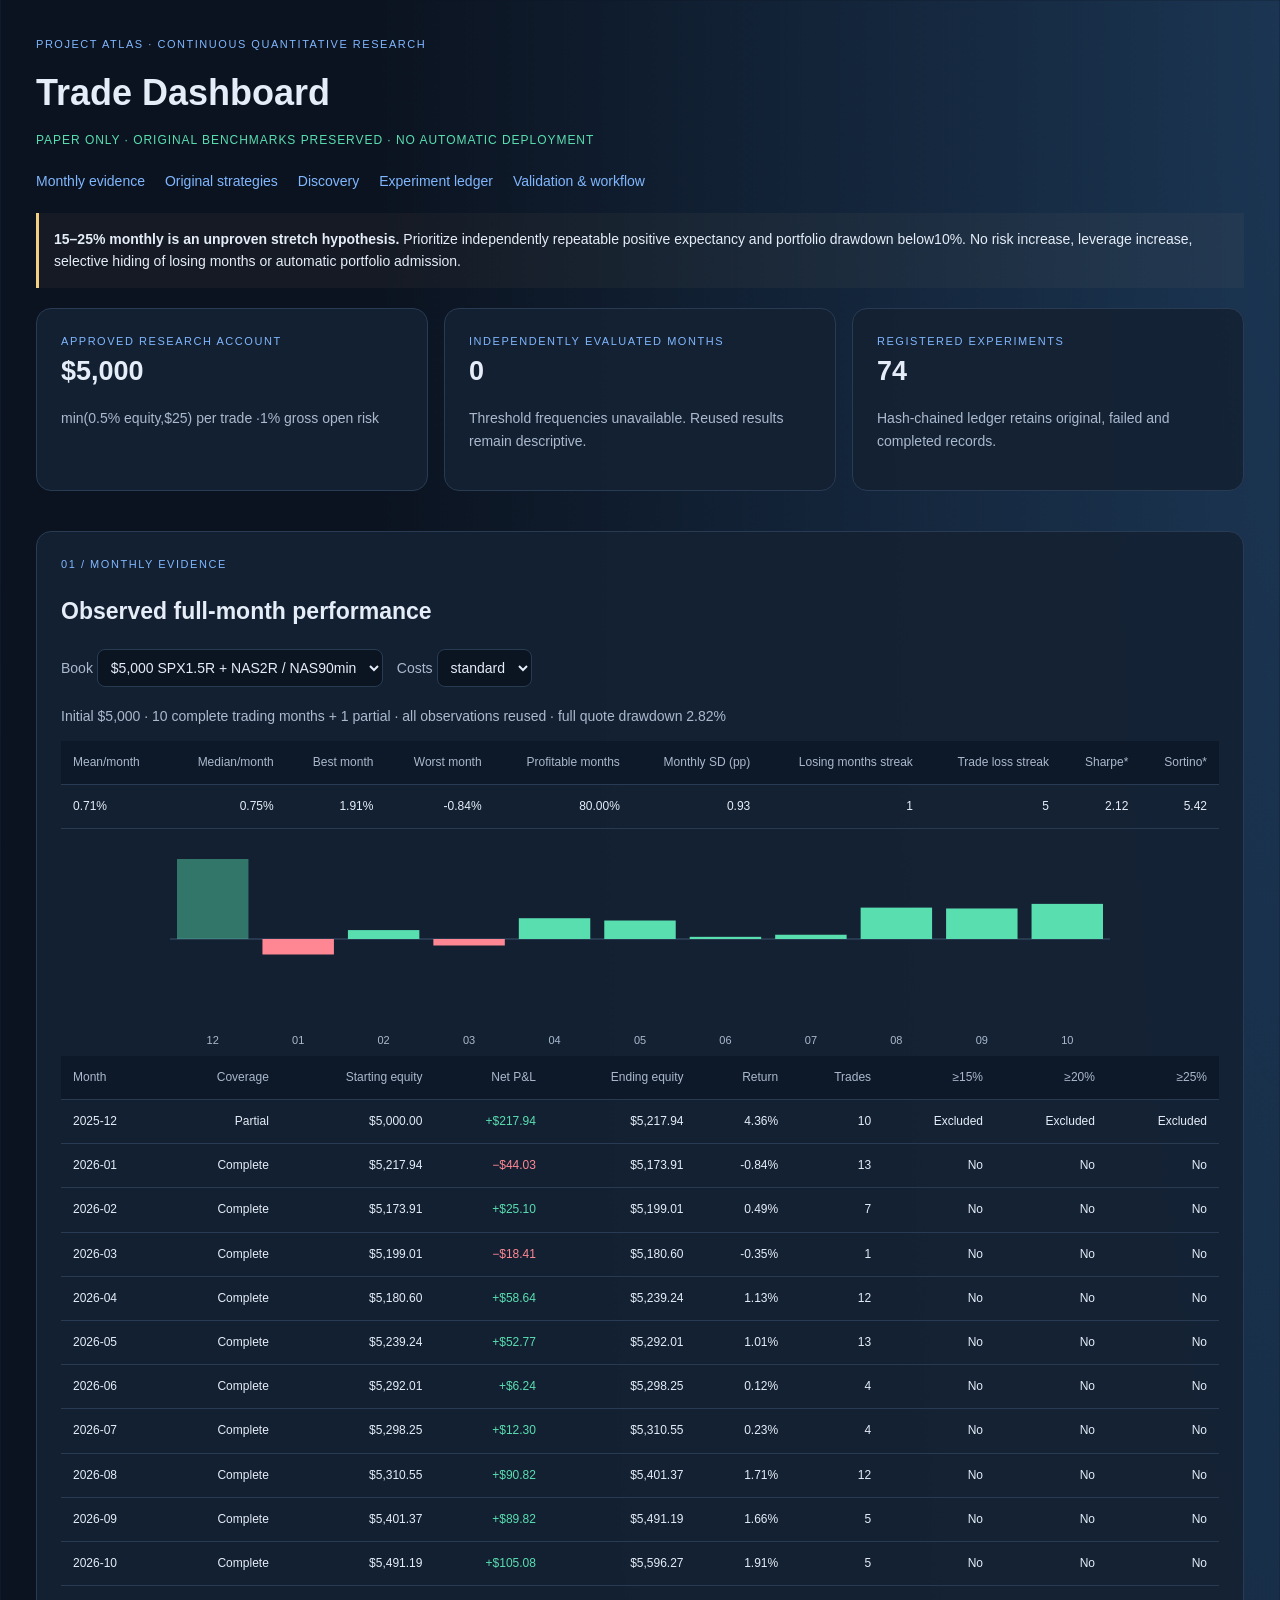
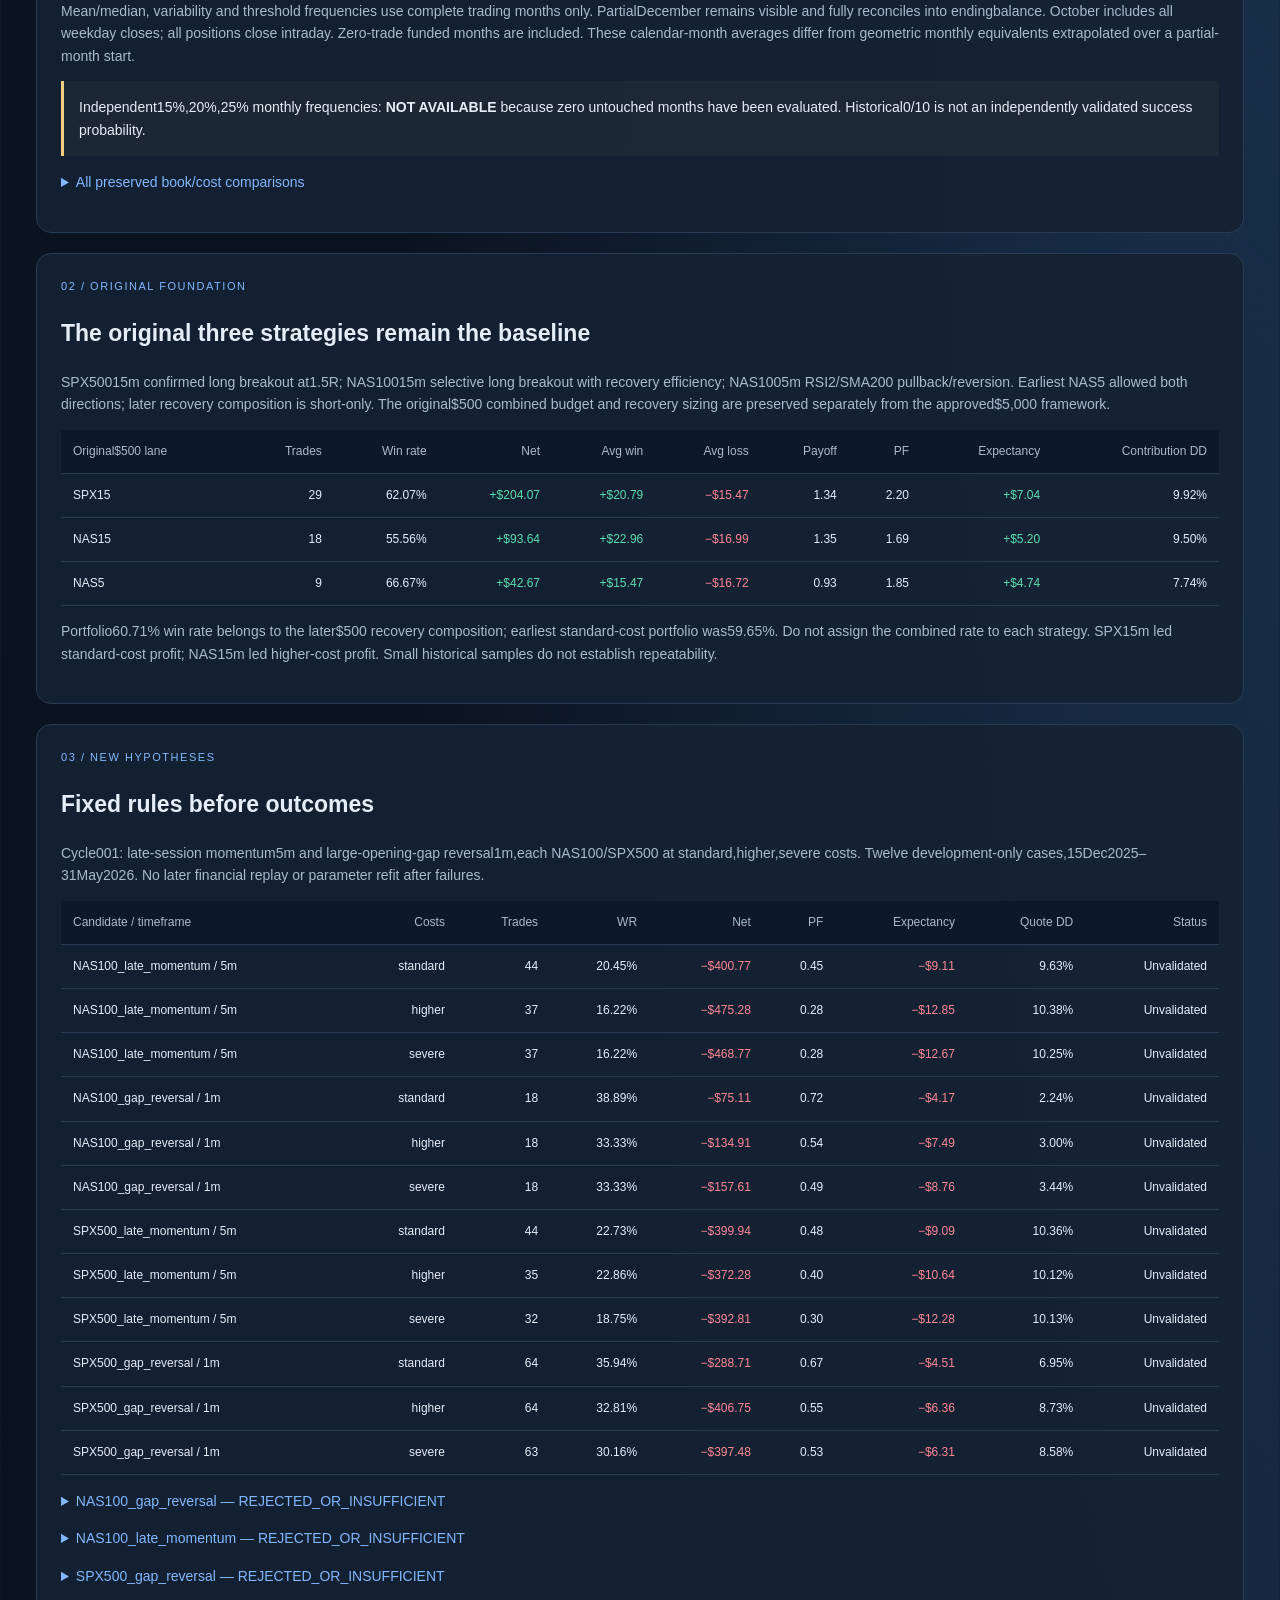
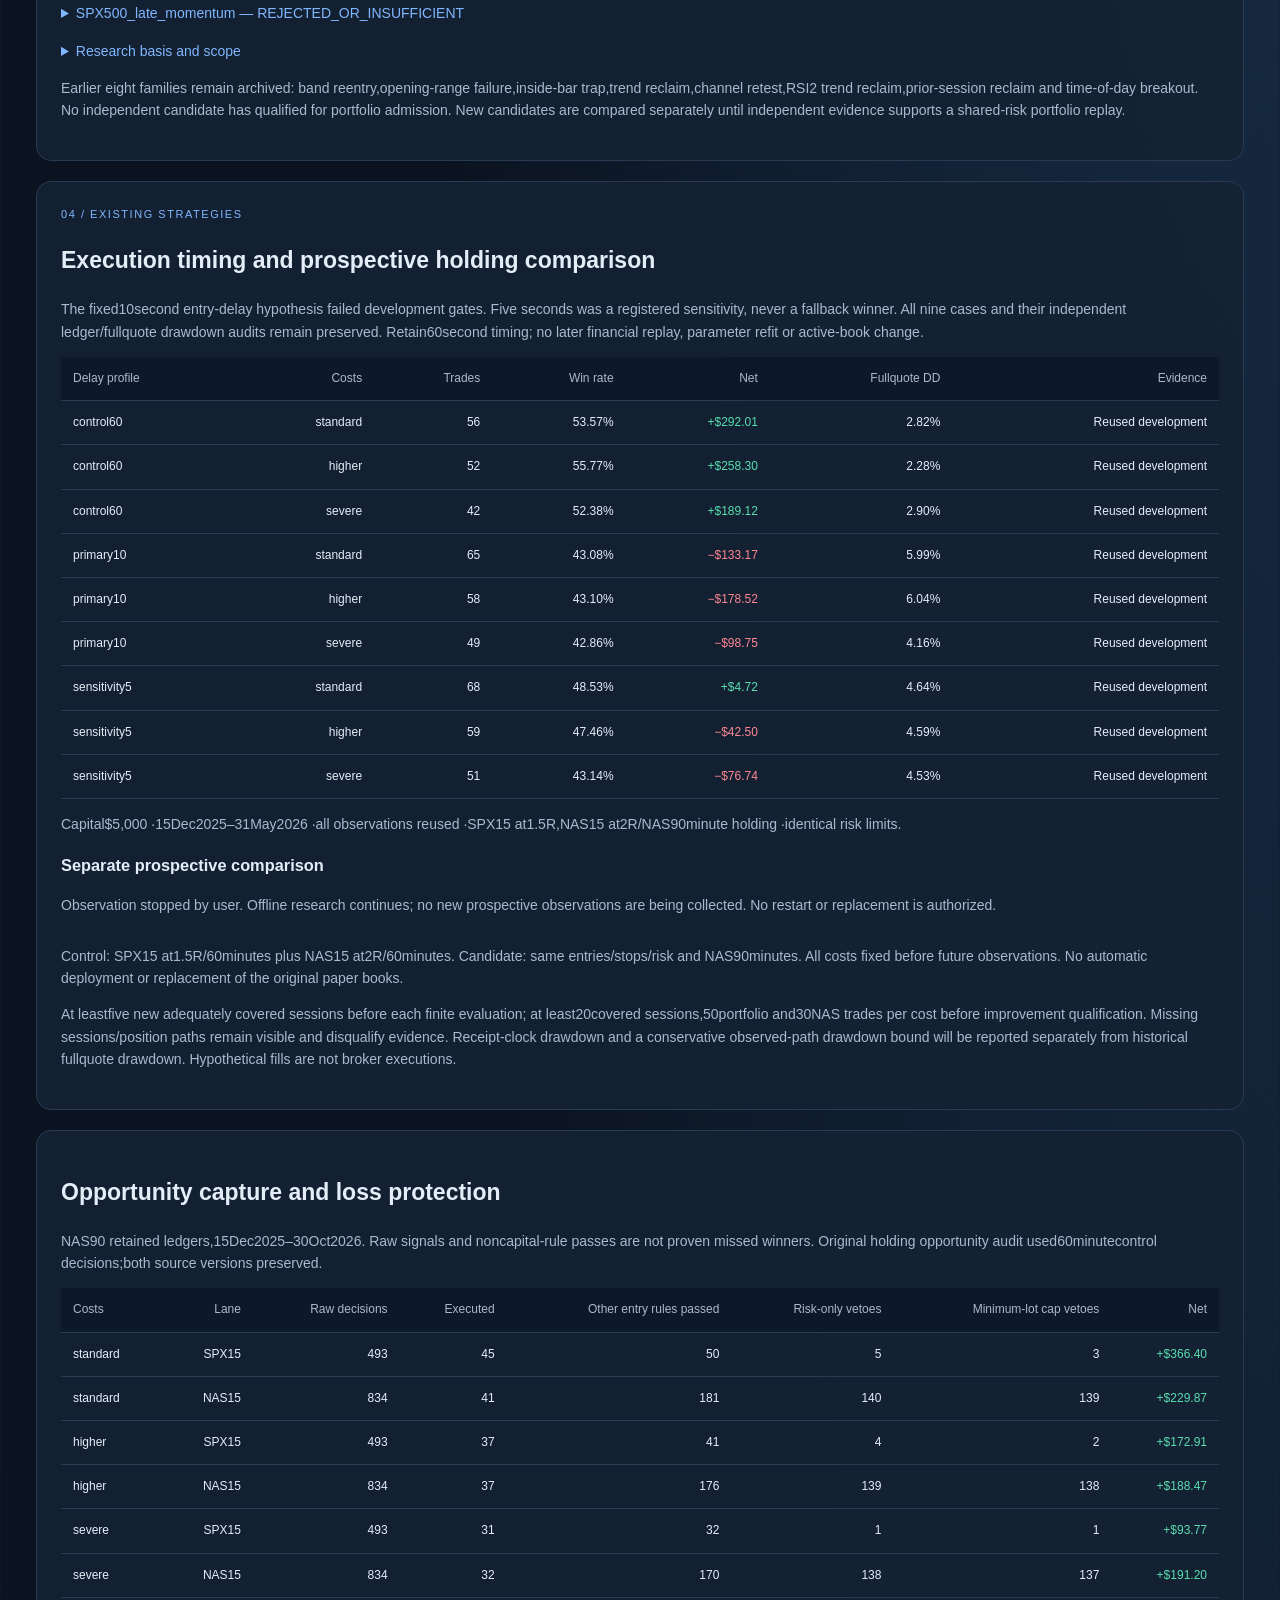
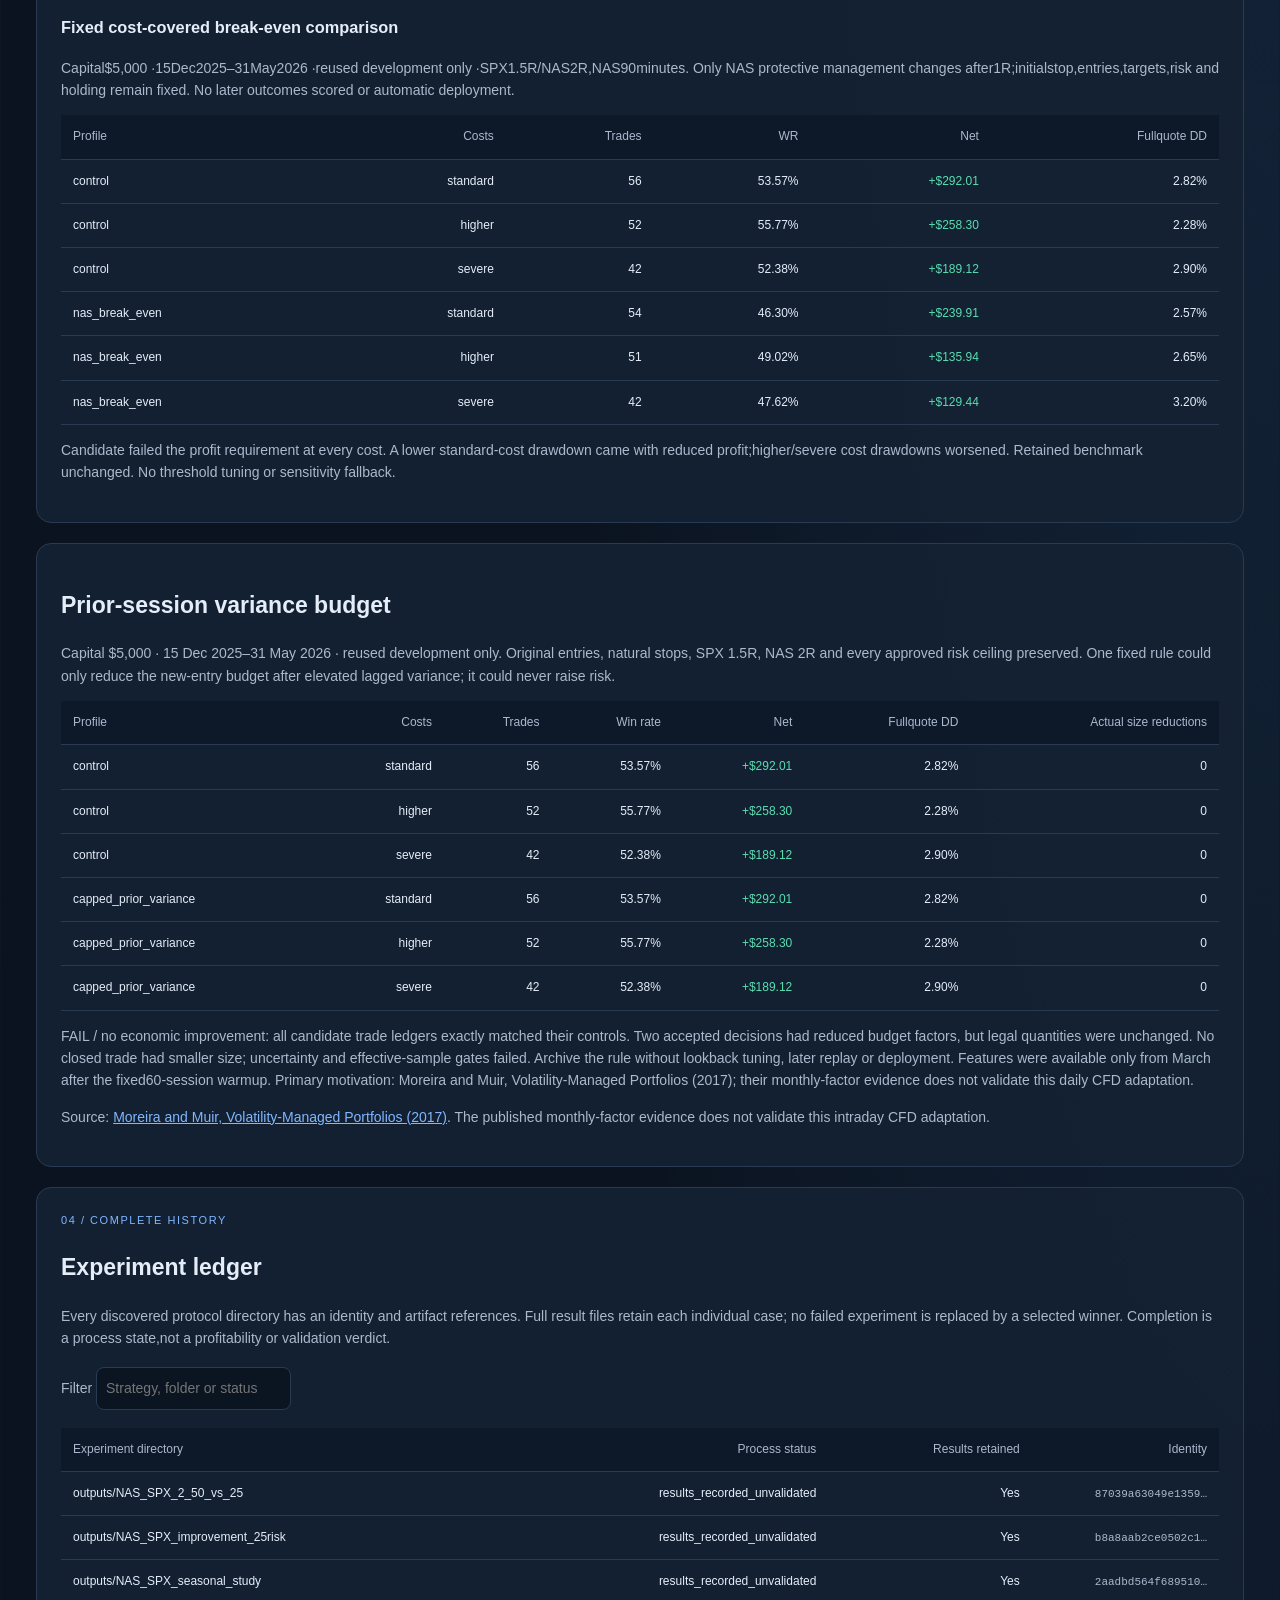
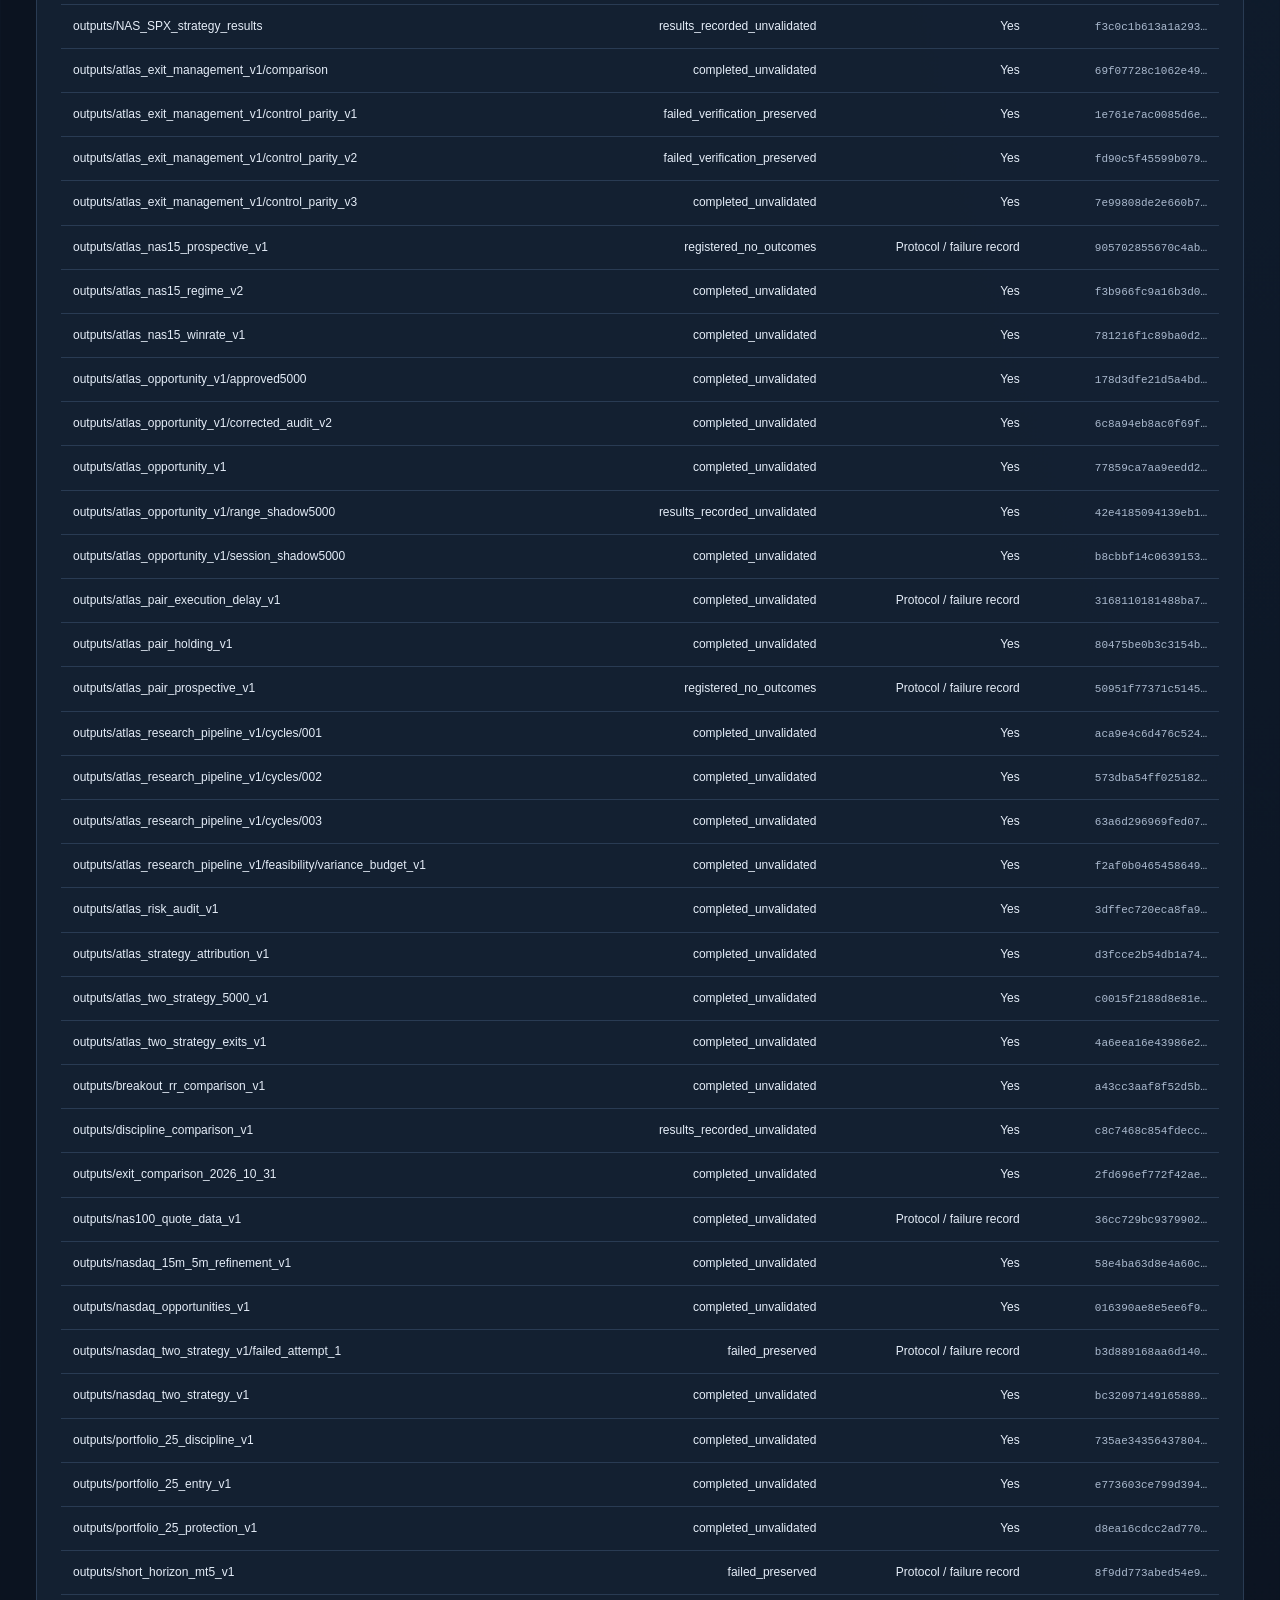
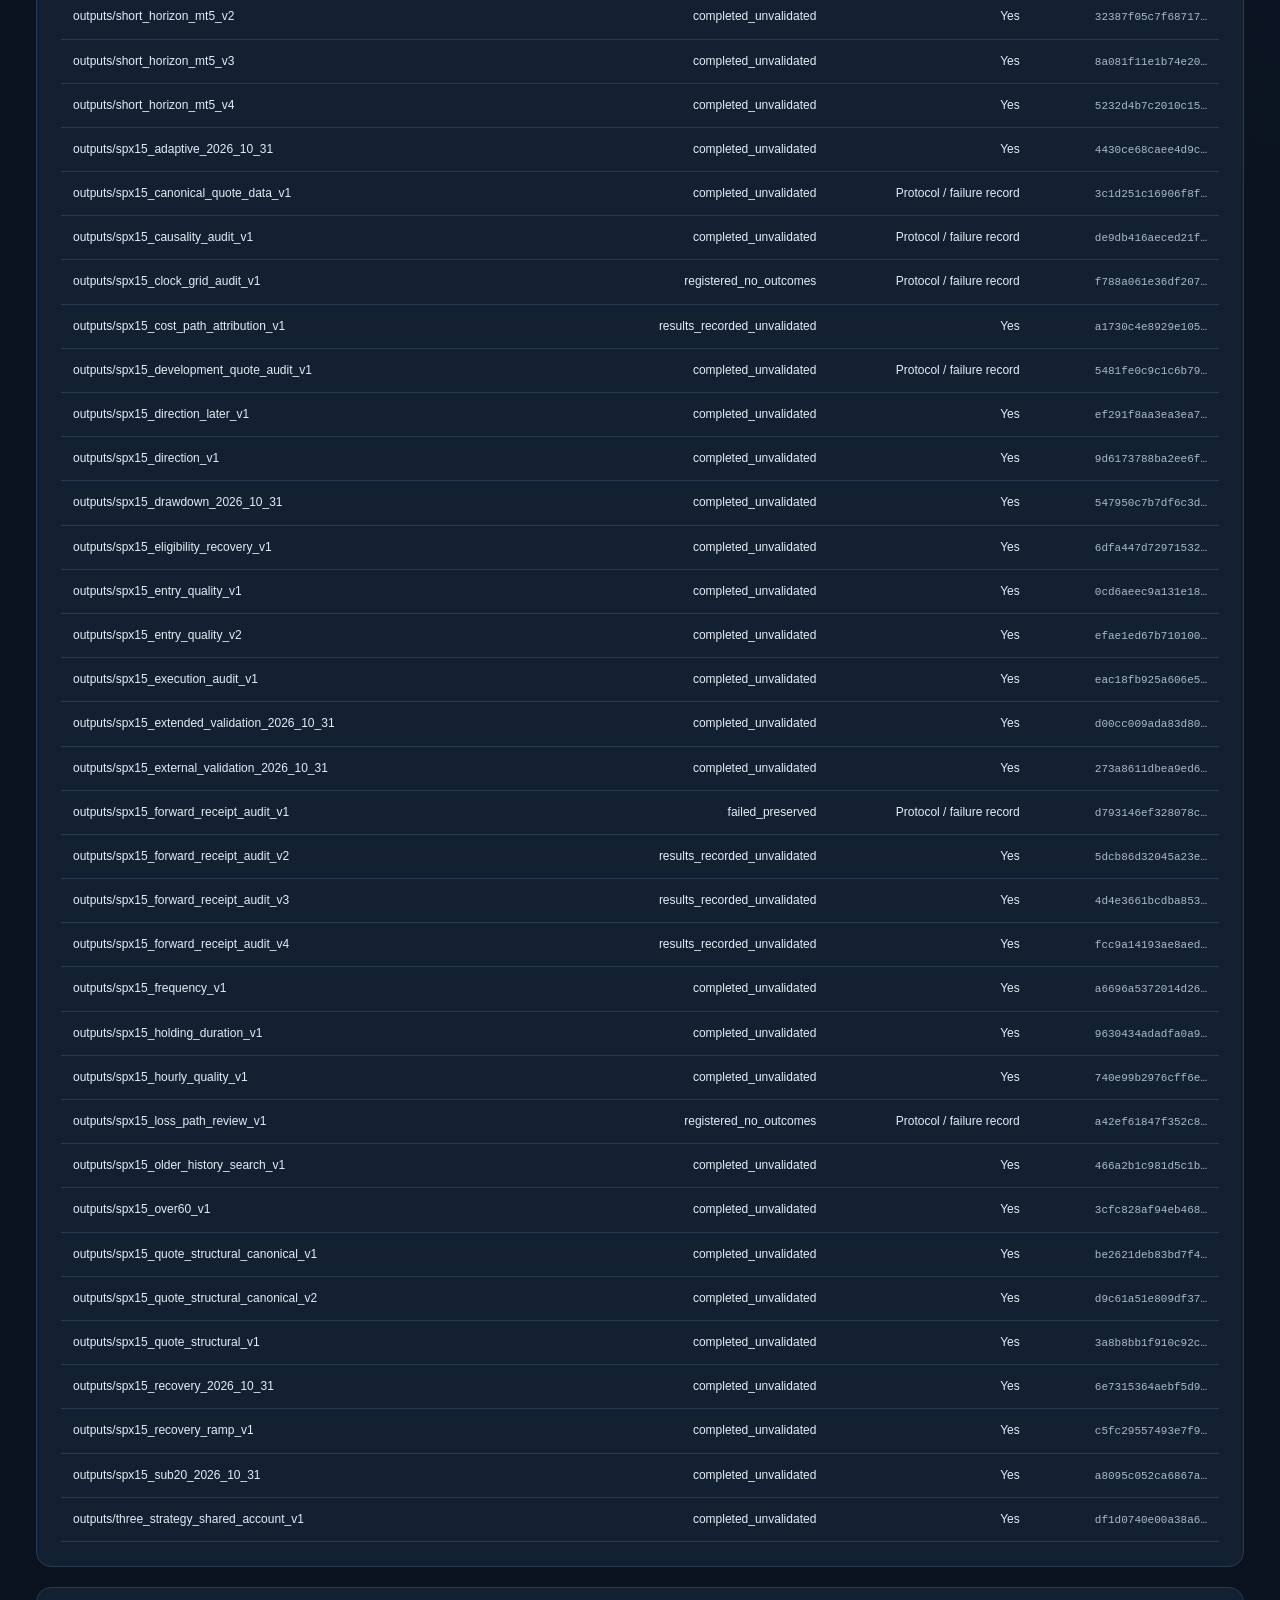
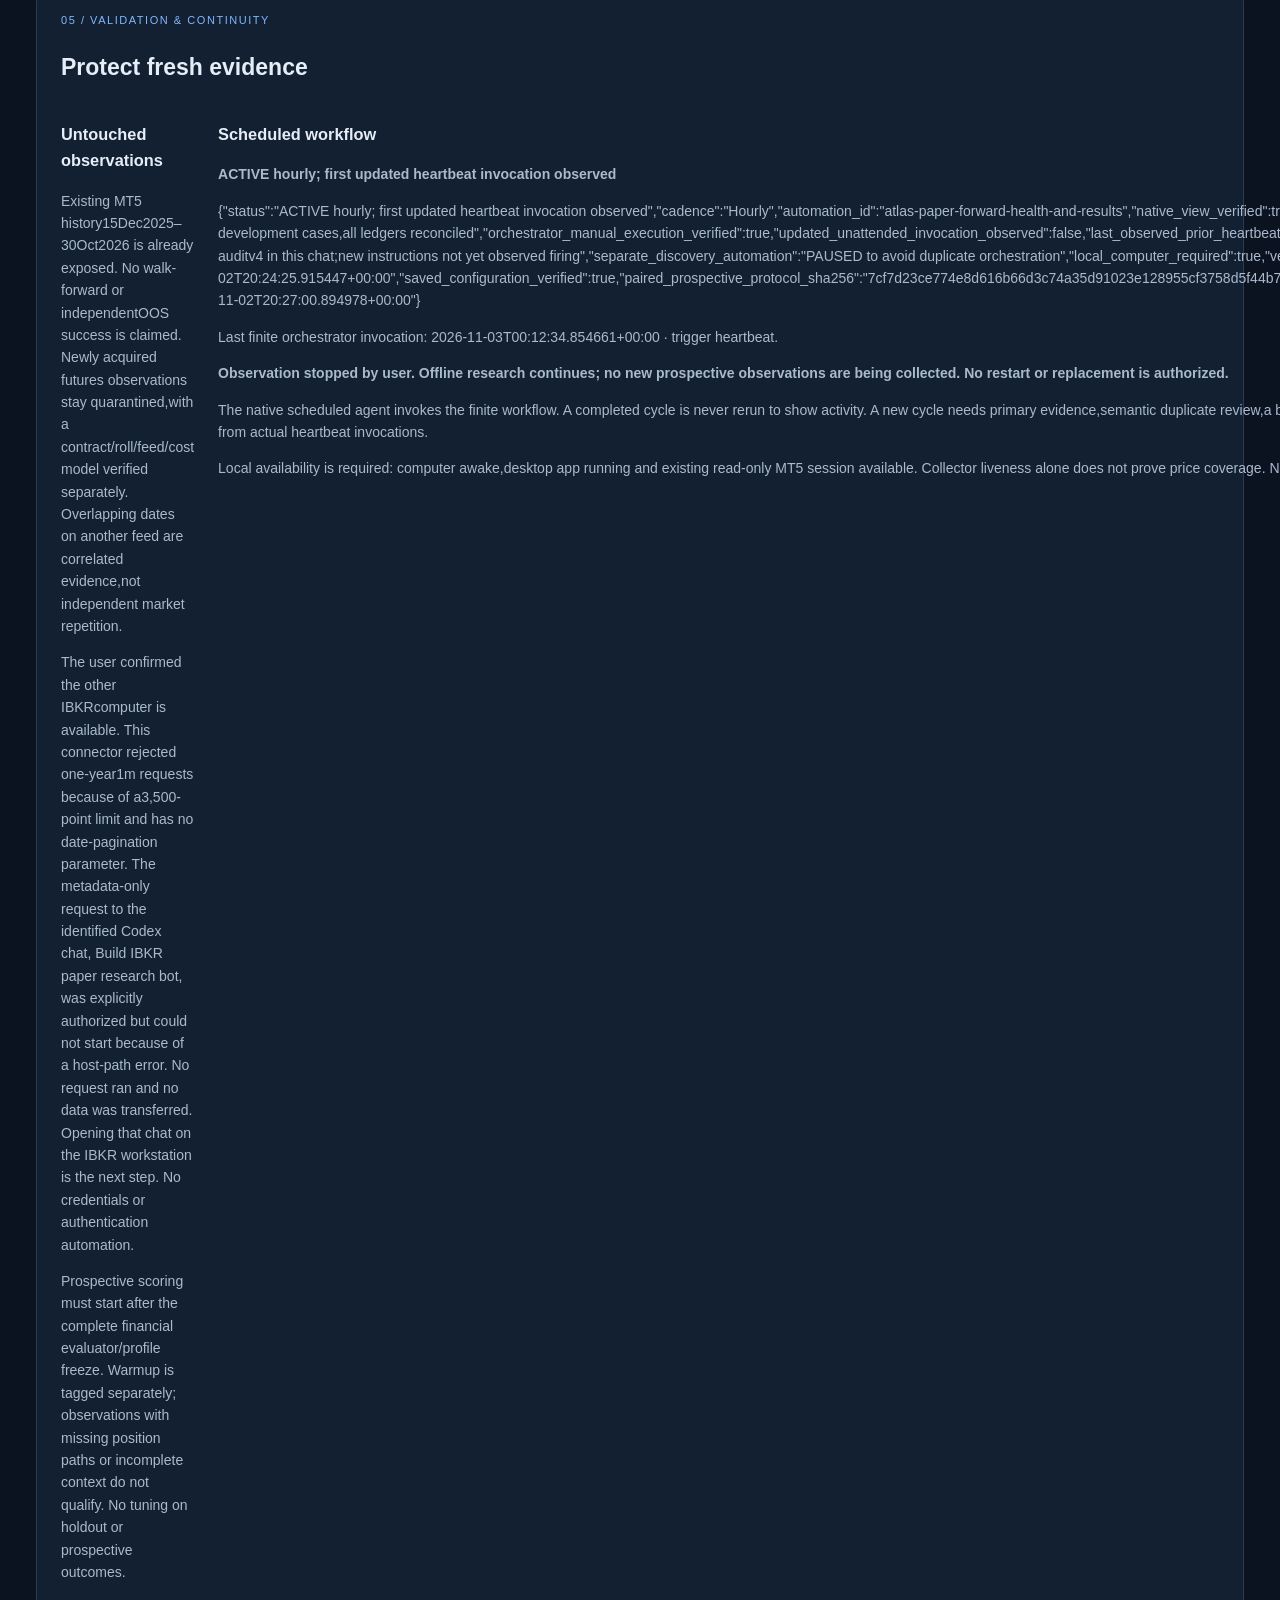
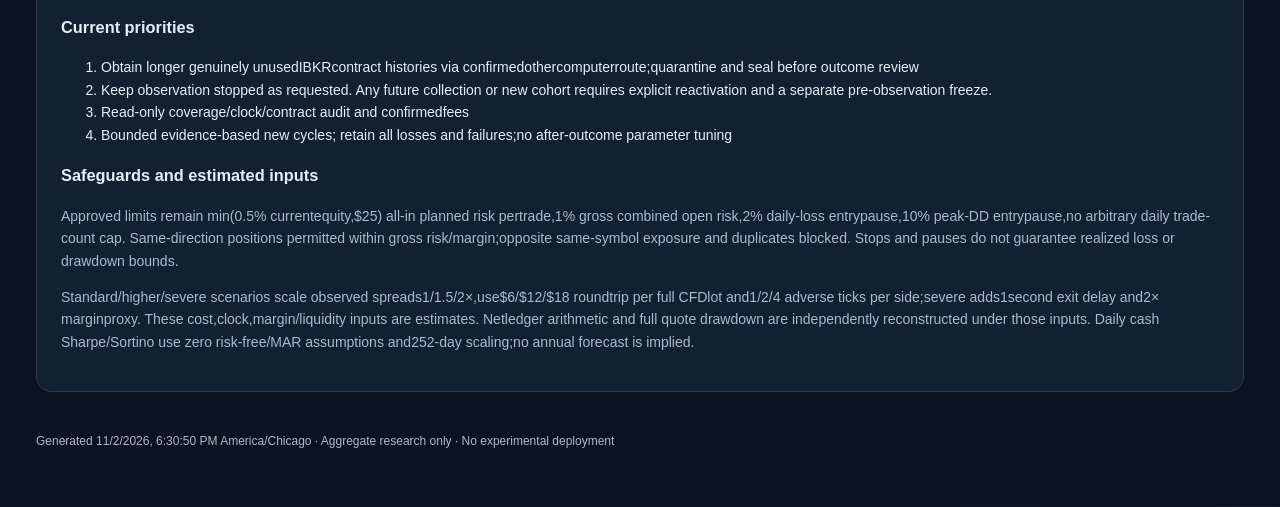
==== commit f32d513b: "[privacy reconstruction] Archive capped variance sizing comparison with unchanged financial outcomes" ====
--- a/research/atlas-continuous/2026-11-02/index.html
+++ b/research/atlas-continuous/2026-11-02/index.html
@@ -2,8 +2,8 @@
 <section id="monthly"><div class="eyebrow">01 / MONTHLY EVIDENCE</div><h2>Observed full-month performance</h2><div class="controls"><label>Book <select id="book"></select></label><label>Costs <select id="cost"><option>standard</option><option>higher</option><option>severe</option></select></label></div><p id="monthNote"></p><div id="monthlySummary" class="scroll"></div><svg id="bars" class="chart" role="img" aria-label="Every funded monthly return including partial months"></svg><div id="monthlyRows" class="scroll"></div><p>Mean/median, variability and threshold frequencies use complete trading months only. PartialDecember remains visible and fully reconciles into endingbalance. October includes all weekday closes; all positions close intraday. Zero-trade funded months are included. These calendar-month averages differ from geometric monthly equivalents extrapolated over a partial-month start.</p><div class="notice">Independent15%,20%,25% monthly frequencies: <strong>NOT AVAILABLE</strong> because zero untouched months have been evaluated. Historical0/10 is not an independently validated success probability.</div><details><summary>All preserved book/cost comparisons</summary><div id="allBooks" class="scroll"></div></details></section>
 <section id="baseline"><div class="eyebrow">02 / ORIGINAL FOUNDATION</div><h2>The original three strategies remain the baseline</h2><p>SPX50015m confirmed long breakout at1.5R; NAS10015m selective long breakout with recovery efficiency; NAS1005m RSI2/SMA200 pullback/reversion. Earliest NAS5 allowed both directions; later recovery composition is short-only. The original$500 combined budget and recovery sizing are preserved separately from the approved$5,000 framework.</p><div id="originals" class="scroll"></div><p>Portfolio60.71% win rate belongs to the later$500 recovery composition; earliest standard-cost portfolio was59.65%. Do not assign the combined rate to each strategy. SPX15m led standard-cost profit; NAS15m led higher-cost profit. Small historical samples do not establish repeatability.</p></section>
 <section id="discovery"><div class="eyebrow">03 / NEW HYPOTHESES</div><h2>Fixed rules before outcomes</h2><p>Cycle001: late-session momentum5m and large-opening-gap reversal1m,each NAS100/SPX500 at standard,higher,severe costs. Twelve development-only cases,15Dec2025–31May2026. No later financial replay or parameter refit after failures.</p><div id="newRows" class="scroll"></div><div id="newDecisions"></div><details><summary>Research basis and scope</summary><p><a href="https://doi.org/10.1016/j.jfineco.2018.05.009">Gao etal.,Market intraday momentum</a> motivates the late-session hypothesis; <a href="https://doi.org/10.1016/j.jbankfin.2004.04.006">Grant etal.,Intraday price reversals</a> motivates the gap hypothesis. Fixed protective stops,RR and causal confirmation are our CFD adaptations,not published performance claims. Broker tick counts are not exchange volume or orderbook evidence.</p><p>Late momentum requires first-half-hour and preceding-half-hour direction agreement,one observed entry after15:30 with a completed5m stop and2R target. Gap reversal requires20bp opening gap and the first completed1m reversal after09:40,opening-extreme stop,1.5R and11:00 deadline. One opening-gap event is a signal definition,not an account daily trade quota.</p></details><p>Earlier eight families remain archived: band reentry,opening-range failure,inside-bar trap,trend reclaim,channel retest,RSI2 trend reclaim,prior-session reclaim and time-of-day breakout. No independent candidate has qualified for portfolio admission. New candidates are compared separately until independent evidence supports a shared-risk portfolio replay.</p></section>
-<section id="recent"><div class="eyebrow">04 / EXISTING STRATEGIES</div><h2>Execution timing and prospective holding comparison</h2><p>The fixed10second entry-delay hypothesis failed development gates. Five seconds was a registered sensitivity, never a fallback winner. All nine cases and their independent ledger/fullquote drawdown audits remain preserved. Retain60second timing; no later financial replay, parameter refit or active-book change.</p><div id="delayRows" class="scroll"></div><p>Capital$5,000 ·15Dec2025–31May2026 ·all observations reused ·SPX15 at1.5R,NAS15 at2R/NAS90minute holding ·identical risk limits.</p><h3>Separate prospective comparison</h3><p id="prospectiveState"></p><div id="prospectiveRows" class="scroll"></div><p>Control: SPX15 at1.5R/60minutes plus NAS15 at2R/60minutes. Candidate: same entries/stops/risk and NAS90minutes. All costs fixed before future observations. No automatic deployment or replacement of the original paper books.</p><p>At leastfive new adequately covered sessions before each finite evaluation; at least20covered sessions,50portfolio and30NAS trades per cost before improvement qualification. Missing sessions/position paths remain visible and disqualify evidence. Receipt-clock drawdown and a conservative observed-path drawdown bound will be reported separately from historical fullquote drawdown. Hypothetical fills are not broker executions.</p></section><section id="bottleneck"><h2>Opportunity capture and loss protection</h2><p id="bottleneckNote"></p><div id="bottleneckRows" class="scroll"></div><h3>Fixed cost-covered break-even comparison</h3><p>Capital$5,000 ·15Dec2025–31May2026 ·reused development only ·SPX1.5R/NAS2R,NAS90minutes. Only NAS protective management changes after1R;initialstop,entries,targets,risk and holding remain fixed. No later outcomes scored or automatic deployment.</p><div id="beRows" class="scroll"></div><p>Candidate failed the profit requirement at every cost. A lower standard-cost drawdown came with reduced profit;higher/severe cost drawdowns worsened. Retained benchmark unchanged. No threshold tuning or sensitivity fallback.</p></section><section id="registry"><div class="eyebrow">04 / COMPLETE HISTORY</div><h2>Experiment ledger</h2><p>Every discovered protocol directory has an identity and artifact references. Full result files retain each individual case; no failed experiment is replaced by a selected winner. Completion is a process state,not a profitability or validation verdict.</p><div class="controls"><label>Filter <input id="filter" placeholder="Strategy, folder or status"></label></div><div id="registryRows" class="scroll"></div></section>
-<section id="validation"><div class="eyebrow">05 / VALIDATION & CONTINUITY</div><h2>Protect fresh evidence</h2><div class="cols"><div><h3>Untouched observations</h3><p>Existing MT5 history15Dec2025–30Oct2026 is already exposed. No walk-forward or independentOOS success is claimed. Newly acquired futures observations stay quarantined,with a contract/roll/feed/cost model verified separately. Overlapping dates on another feed are correlated evidence,not independent market repetition.</p><p>The user confirmed the other IBKRcomputer is available. This connector rejected one-year1m requests because of a3,500-point limit and has no date-pagination parameter. The metadata-only request to the identified Codex chat, Build IBKR paper research bot, was explicitly authorized but could not start because of a host-path error. No request ran and no data was transferred. Opening that chat on the IBKR workstation is the next step. No credentials or authentication automation.</p><p>Prospective scoring must start after the complete financial evaluator/profile freeze. Warmup is tagged separately; observations with missing position paths or incomplete context do not qualify. No tuning on holdout or prospective outcomes.</p></div><div><h3>Scheduled workflow</h3><div id="schedule"></div><p>The native scheduled agent invokes the finite workflow. A completed cycle is never rerun to show activity. A new cycle needs primary evidence,semantic duplicate review,a bounded preregistered rule set,source/data identities and full failure retention. Logs distinguish manual verification from actual heartbeat invocations.</p><p>Local availability is required: computer awake,desktop app running and existing read-only MT5 session available. Collector liveness alone does not prove price coverage. No duplicate collector,restart of old supervisors,live-capital orders or experimental deployment.</p></div></div><h3>Current priorities</h3><ol id="priorities"></ol><h3>Safeguards and estimated inputs</h3><p>Approved limits remain min(0.5% currentequity,$25) all-in planned risk pertrade,1% gross combined open risk,2% daily-loss entrypause,10% peak-DD entrypause,no arbitrary daily trade-count cap. Same-direction positions permitted within gross risk/margin;opposite same-symbol exposure and duplicates blocked. Stops and pauses do not guarantee realized loss or drawdown bounds.</p><p>Standard/higher/severe scenarios scale observed spreads1/1.5/2×,use$6/$12/$18 roundtrip per full CFDlot and1/2/4 adverse ticks per side;severe adds1second exit delay and2× marginproxy. These cost,clock,margin/liquidity inputs are estimates. Netledger arithmetic and full quote drawdown are independently reconstructed under those inputs. Daily cash Sharpe/Sortino use zero risk-free/MAR assumptions and252-day scaling;no annual forecast is implied.</p></section><footer id="footer"></footer></main><script id="data" type="application/json">{"created_utc":"2026-11-02T20:59:10.814499+00:00","objective":"Investigate15/20/25percent monthly net as stretchhypotheses;positiveindependentexpectancy first;DDtargetbelow10;no riskincreases","monthly":[{"book":"earliest_both_direction","cost":"standard","initial_equity":500.0,"monthly":{"months":[{"month":"2025-12","starting_equity":500.0,"ending_equity":657.8500000000366,"net_pnl":157.8500000000366,"return_pct":31.57000000000732,"trades":16,"complete_trading_month":false,"partial_reason":"Funded window starts/ends within weekday coverage","independent":false},{"month":"2026-01","starting_equity":657.8500000000366,"ending_equity":622.9400000000586,"net_pnl":-34.909999999978,"return_pct":-5.306680854294452,"trades":10,"complete_trading_month":true,"partial_reason":null,"independent":false},{"month":"2026-02","starting_equity":622.9400000000586,"ending_equity":628.2100000000661,"net_pnl":5.270000000007492,"return_pct":0.8459883776939988,"trades":3,"complete_trading_month":true,"partial_reason":null,"independent":false},{"month":"2026-03","starting_equity":628.2100000000661,"ending_equity":628.2100000000661,"net_pnl":0,"return_pct":0.0,"trades":0,"complete_trading_month":true,"partial_reason":null,"independent":false},{"month":"2026-04","starting_equity":628.2100000000661,"ending_equity":670.4100000000592,"net_pnl":42.19999999999309,"return_pct":6.71749892551673,"trades":6,"complete_trading_month":true,"partial_reason":null,"independent":false},{"month":"2026-05","starting_equity":670.4100000000592,"ending_equity":727.2400000000688,"net_pnl":56.83000000000956,"return_pct":8.476902194180358,"trades":9,"complete_trading_month":true,"partial_reason":null,"independent":false},{"month":"2026-06","starting_equity":727.2400000000688,"ending_equity":747.5400000000697,"net_pnl":20.30000000000087,"return_pct":2.7913756119023914,"trades":2,"complete_trading_month":true,"partial_reason":null,"independent":false},{"month":"2026-07","starting_equity":747.5400000000697,"ending_equity":731.0400000000681,"net_pnl":-16.500000000001638,"return_pct":-2.2072397463681006,"trades":3,"complete_trading_month":true,"partial_reason":null,"independent":false},{"month":"2026-08","starting_equity":731.0400000000681,"ending_equity":772.2200000000613,"net_pnl":41.17999999999327,"return_pct":5.6330706938046395,"trades":5,"complete_trading_month":true,"partial_reason":null,"independent":false},{"month":"2026-09","starting_equity":772.2200000000613,"ending_equity":772.2200000000613,"net_pnl":0,"return_pct":0.0,"trades":0,"complete_trading_month":true,"partial_reason":null,"independent":false},{"month":"2026-10","starting_equity":772.2200000000613,"ending_equity":818.3500000000616,"net_pnl":46.130000000000294,"return_pct":5.973686255211809,"trades":3,"complete_trading_month":true,"partial_reason":null,"independent":false}],"statistics":{"full_trading_months":10,"partial_months":1,"average_monthly_net_return_pct":2.2924601457647378,"median_monthly_net_return_pct":1.8186819947981951,"best_month_pct":8.476902194180358,"worst_month_pct":-5.306680854294452,"profitable_months_pct":60.0,"monthly_sample_std_percentage_points":4.389198654666396,"longest_losing_month_streak":1,"thresholds":{"15":{"months_reached":0,"eligible_months":10,"frequency_pct":0.0},"20":{"months_reached":0,"eligible_months":10,"frequency_pct":0.0},"25":{"months_reached":0,"eligible_months":10,"frequency_pct":0.0}},"independent_thresholds":{"15":{"months_reached":null,"eligible_months":0,"frequency_pct":null},"20":{"months_reached":null,"eligible_months":0,"frequency_pct":null},"25":{"months_reached":null,"eligible_months":0,"frequency_pct":null}},"independently_evaluated":false},"method":"Net cash from all economic fills with every position closed intraday; original all-in cost scenario retained. Zero-trade funded months included. Partial December excluded from headline mean/median/thresholds. October covers all weekday closes. No inference of independent frequency from reused prices."},"metrics":{"initial_balance":500.0,"ending_balance":818.3500000000615,"net_pnl":318.35000000006147,"return_pct":63.670000000012294,"elapsed_calendar_days":320,"business_day_observations":230,"annualized_extrapolation_pct":75.47717458577672,"profit_factor":1.8522514322431047,"expectancy_dollars":5.585087719299324,"expectancy_planned_R":0.3497630262723732,"sharpe_annualized_rf0":2.0300817476400335,"sortino_annualized_MAR0":6.283224923624983,"average_win":20.349705882353796,"average_loss":-16.240869565215977,"max_consecutive_losses":3,"trades":57,"wins":34,"losses":23,"flats":0,"win_rate":59.64912280701754,"all_positions_closed_intraday":true,"realized_payoff_ratio":1.252993615929159,"average_winning_planned_R":1.1645342042117144,"average_losing_planned_R":-0.854681323724914,"worst_trade":-25.099999999997237,"largest_loss_over_planned":3.219999999997963},"quote_drawdown_pct":13.761170923927466,"ledger_sha256":"c1fda71c1409502a24fd94f1bed2b72ef803e7eb5db08194c15e256a40d49af3","reused_observations":true,"independent_validation":false},{"book":"earliest_both_direction","cost":"higher","initial_equity":500.0,"monthly":{"months":[{"month":"2025-12","starting_equity":500.0,"ending_equity":655.7450000000008,"net_pnl":155.7450000000008,"return_pct":31.14900000000016,"trades":14,"complete_trading_month":false,"partial_reason":"Funded window starts/ends within weekday coverage","independent":false},{"month":"2026-01","starting_equity":655.7450000000008,"ending_equity":668.5350000000042,"net_pnl":12.790000000003422,"return_pct":1.9504533012075436,"trades":6,"complete_trading_month":true,"partial_reason":null,"independent":false},{"month":"2026-02","starting_equity":668.5350000000042,"ending_equity":672.0350000000019,"net_pnl":3.499999999997745,"return_pct":0.5235327993295374,"trades":3,"complete_trading_month":true,"partial_reason":null,"independent":false},{"month":"2026-03","starting_equity":672.0350000000019,"ending_equity":672.0350000000019,"net_pnl":0,"return_pct":0.0,"trades":0,"complete_trading_month":true,"partial_reason":null,"independent":false},{"month":"2026-04","starting_equity":672.0350000000019,"ending_equity":727.2550000000057,"net_pnl":55.22000000000382,"return_pct":8.216833944661165,"trades":4,"complete_trading_month":true,"partial_reason":null,"independent":false},{"month":"2026-05","starting_equity":727.2550000000057,"ending_equity":773.6100000000183,"net_pnl":46.35500000001259,"return_pct":6.373967865468402,"trades":9,"complete_trading_month":true,"partial_reason":null,"independent":false},{"month":"2026-06","starting_equity":773.6100000000183,"ending_equity":764.8100000000144,"net_pnl":-8.80000000000393,"return_pct":-1.1375240754390095,"trades":1,"complete_trading_month":true,"partial_reason":null,"independent":false},{"month":"2026-07","starting_equity":764.8100000000144,"ending_equity":745.4600000000207,"net_pnl":-19.349999999993635,"return_pct":-2.530040140687657,"trades":3,"complete_trading_month":true,"partial_reason":null,"independent":false},{"month":"2026-08","starting_equity":745.4600000000207,"ending_equity":725.8400000000314,"net_pnl":-19.619999999989272,"return_pct":-2.6319319614719405,"trades":4,"complete_trading_month":true,"partial_reason":null,"independent":false},{"month":"2026-09","starting_equity":725.8400000000314,"ending_equity":725.8400000000314,"net_pnl":0,"return_pct":0.0,"trades":0,"complete_trading_month":true,"partial_reason":null,"independent":false},{"month":"2026-10","starting_equity":725.8400000000314,"ending_equity":774.3800000000308,"net_pnl":48.539999999999424,"return_pct":6.6874242257243095,"trades":3,"complete_trading_month":true,"partial_reason":null,"independent":false}],"statistics":{"full_trading_months":10,"partial_months":1,"average_monthly_net_return_pct":1.745271595879235,"median_monthly_net_return_pct":0.2617663996647687,"best_month_pct":8.216833944661165,"worst_month_pct":-2.6319319614719405,"profitable_months_pct":50.0,"monthly_sample_std_percentage_points":3.959604700006367,"longest_losing_month_streak":3,"thresholds":{"15":{"months_reached":0,"eligible_months":10,"frequency_pct":0.0},"20":{"months_reached":0,"eligible_months":10,"frequency_pct":0.0},"25":{"months_reached":0,"eligible_months":10,"frequency_pct":0.0}},"independent_thresholds":{"15":{"months_reached":null,"eligible_months":0,"frequency_pct":null},"20":{"months_reached":null,"eligible_months":0,"frequency_pct":null},"25":{"months_reached":null,"eligible_months":0,"frequency_pct":null}},"independently_evaluated":false},"method":"Net cash from all economic fills with every position closed intraday; original all-in cost scenario retained. Zero-trade funded months included. Partial December excluded from headline mean/median/thresholds. October covers all weekday closes. No inference of independent frequency from reused prices."},"metrics":{"initial_balance":500.0,"ending_balance":774.3800000000309,"net_pnl":274.3800000000309,"return_pct":54.87600000000619,"elapsed_calendar_days":320,"business_day_observations":230,"annualized_extrapolation_pct":64.7572798992816,"profit_factor":1.92442976988663,"expectancy_dollars":5.837872340426189,"expectancy_planned_R":0.3388543107748522,"sharpe_annualized_rf0":1.9077758835841323,"sortino_annualized_MAR0":6.078729516937026,"average_win":19.039666666666985,"average_loss":-17.45941176470463,"max_consecutive_losses":4,"trades":47,"wins":30,"losses":17,"flats":0,"win_rate":63.829787234042556,"all_positions_closed_intraday":true,"realized_payoff_ratio":1.0905102029357567,"average_winning_planned_R":1.0681842212099093,"average_losing_planned_R":-0.9481984723458374,"worst_trade":-42.349999999992725,"largest_loss_over_planned":20.99999999999818},"quote_drawdown_pct":11.89638042904701,"ledger_sha256":"32f36e0756e2f29132ebb433788659e18f5d2ecea2d8f81ed0a70a9fb46fc6d3","reused_observations":true,"independent_validation":false},{"book":"recovery_filter","cost":"standard","initial_equity":500.0,"monthly":{"months":[{"month":"2025-12","starting_equity":500.0,"ending_equity":668.7000000000338,"net_pnl":168.70000000003384,"return_pct":33.740000000006766,"trades":16,"complete_trading_month":false,"partial_reason":"Funded window starts/ends within weekday coverage","independent":false},{"month":"2026-01","starting_equity":668.7000000000338,"ending_equity":633.7900000000558,"net_pnl":-34.909999999978,"return_pct":-5.220577239416215,"trades":10,"complete_trading_month":true,"partial_reason":null,"independent":false},{"month":"2026-02","starting_equity":633.7900000000558,"ending_equity":650.2400000000537,"net_pnl":16.44999999999789,"return_pct":2.595496931159602,"trades":2,"complete_trading_month":true,"partial_reason":null,"independent":false},{"month":"2026-03","starting_equity":650.2400000000537,"ending_equity":650.2400000000537,"net_pnl":0,"return_pct":0.0,"trades":0,"complete_trading_month":true,"partial_reason":null,"independent":false},{"month":"2026-04","starting_equity":650.2400000000537,"ending_equity":692.4400000000468,"net_pnl":42.19999999999309,"return_pct":6.4899114173212356,"trades":6,"complete_trading_month":true,"partial_reason":null,"independent":false},{"month":"2026-05","starting_equity":692.4400000000468,"ending_equity":749.2700000000564,"net_pnl":56.83000000000956,"return_pct":8.207209288892281,"trades":9,"complete_trading_month":true,"partial_reason":null,"independent":false},{"month":"2026-06","starting_equity":749.2700000000564,"ending_equity":769.5700000000572,"net_pnl":20.30000000000087,"return_pct":2.709303722289608,"trades":2,"complete_trading_month":true,"partial_reason":null,"independent":false},{"month":"2026-07","starting_equity":769.5700000000572,"ending_equity":753.0700000000556,"net_pnl":-16.500000000001638,"return_pct":-2.144054471977911,"trades":3,"complete_trading_month":true,"partial_reason":null,"independent":false},{"month":"2026-08","starting_equity":753.0700000000556,"ending_equity":794.2500000000489,"net_pnl":41.17999999999327,"return_pct":5.468283160926637,"trades":5,"complete_trading_month":true,"partial_reason":null,"independent":false},{"month":"2026-09","starting_equity":794.2500000000489,"ending_equity":794.2500000000489,"net_pnl":0,"return_pct":0.0,"trades":0,"complete_trading_month":true,"partial_reason":null,"independent":false},{"month":"2026-10","starting_equity":794.2500000000489,"ending_equity":840.3800000000492,"net_pnl":46.130000000000294,"return_pct":5.807994963802009,"trades":3,"complete_trading_month":true,"partial_reason":null,"independent":false}],"statistics":{"full_trading_months":10,"partial_months":1,"average_monthly_net_return_pct":2.3913567772997246,"median_monthly_net_return_pct":2.652400326724605,"best_month_pct":8.207209288892281,"worst_month_pct":-5.220577239416215,"profitable_months_pct":60.0,"monthly_sample_std_percentage_points":4.240736514273024,"longest_losing_month_streak":1,"thresholds":{"15":{"months_reached":0,"eligible_months":10,"frequency_pct":0.0},"20":{"months_reached":0,"eligible_months":10,"frequency_pct":0.0},"25":{"months_reached":0,"eligible_months":10,"frequency_pct":0.0}},"independent_thresholds":{"15":{"months_reached":null,"eligible_months":0,"frequency_pct":null},"20":{"months_reached":null,"eligible_months":0,"frequency_pct":null},"25":{"months_reached":null,"eligible_months":0,"frequency_pct":null}},"independently_evaluated":false},"method":"Net cash from all economic fills with every position closed intraday; original all-in cost scenario retained. Zero-trade funded months included. Partial December excluded from headline mean/median/thresholds. October covers all weekday closes. No inference of independent frequency from reused prices."},"metrics":{"initial_balance":500.0,"ending_balance":840.3800000000492,"net_pnl":340.38000000004917,"return_pct":68.07600000000984,"elapsed_calendar_days":320,"business_day_observations":230,"annualized_extrapolation_pct":80.87907754003669,"profit_factor":1.955425812608961,"expectancy_dollars":6.0782142857151635,"expectancy_planned_R":0.3827252935709088,"sharpe_annualized_rf0":2.1357690196199735,"sortino_annualized_MAR0":6.9805850209663864,"average_win":20.489411764706734,"average_loss":-16.193636363635445,"max_consecutive_losses":3,"trades":56,"wins":34,"losses":22,"flats":0,"win_rate":60.714285714285715,"all_positions_closed_intraday":true,"realized_payoff_ratio":1.2652755258057984,"average_winning_planned_R":1.168695123037136,"average_losing_planned_R":-0.8319553519678057,"worst_trade":-25.099999999997237,"largest_loss_over_planned":1.4900000000000002},"quote_drawdown_pct":10.990701052356535,"ledger_sha256":"1e859833979478b5d4d1b67394f77d9a4d7c008c19c0bf7c83492791bf5e52be","reused_observations":true,"independent_validation":false},{"book":"recovery_filter","cost":"higher","initial_equity":500.0,"monthly":{"months":[{"month":"2025-12","starting_equity":500.0,"ending_equity":666.6850000000005,"net_pnl":166.6850000000005,"return_pct":33.3370000000001,"trades":14,"complete_trading_month":false,"partial_reason":"Funded window starts/ends within weekday coverage","independent":false},{"month":"2026-01","starting_equity":666.6850000000005,"ending_equity":679.4750000000039,"net_pnl":12.790000000003422,"return_pct":1.9184472427013375,"trades":6,"complete_trading_month":true,"partial_reason":null,"independent":false},{"month":"2026-02","starting_equity":679.4750000000039,"ending_equity":694.9750000000037,"net_pnl":15.499999999999783,"return_pct":2.2811729644210157,"trades":2,"complete_trading_month":true,"partial_reason":null,"independent":false},{"month":"2026-03","starting_equity":694.9750000000037,"ending_equity":694.9750000000037,"net_pnl":0,"return_pct":0.0,"trades":0,"complete_trading_month":true,"partial_reason":null,"independent":false},{"month":"2026-04","starting_equity":694.9750000000037,"ending_equity":750.1950000000074,"net_pnl":55.22000000000382,"return_pct":7.945609554301022,"trades":4,"complete_trading_month":true,"partial_reason":null,"independent":false},{"month":"2026-05","starting_equity":750.1950000000074,"ending_equity":796.5500000000201,"net_pnl":46.35500000001259,"return_pct":6.179060111039414,"trades":9,"complete_trading_month":true,"partial_reason":null,"independent":false},{"month":"2026-06","starting_equity":796.5500000000201,"ending_equity":787.7500000000161,"net_pnl":-8.80000000000393,"return_pct":-1.1047642960270803,"trades":1,"complete_trading_month":true,"partial_reason":null,"independent":false},{"month":"2026-07","starting_equity":787.7500000000161,"ending_equity":768.4000000000225,"net_pnl":-19.349999999993635,"return_pct":-2.456363059345381,"trades":3,"complete_trading_month":true,"partial_reason":null,"independent":false},{"month":"2026-08","starting_equity":768.4000000000225,"ending_equity":748.7800000000332,"net_pnl":-19.619999999989272,"return_pct":-2.5533576262348645,"trades":4,"complete_trading_month":true,"partial_reason":null,"independent":false},{"month":"2026-09","starting_equity":748.7800000000332,"ending_equity":748.7800000000332,"net_pnl":0,"return_pct":0.0,"trades":0,"complete_trading_month":true,"partial_reason":null,"independent":false},{"month":"2026-10","starting_equity":748.7800000000332,"ending_equity":797.3200000000326,"net_pnl":48.539999999999424,"return_pct":6.482544939768327,"trades":3,"complete_trading_month":true,"partial_reason":null,"independent":false}],"statistics":{"full_trading_months":10,"partial_months":1,"average_monthly_net_return_pct":1.8692349830623791,"median_monthly_net_return_pct":0.9592236213506687,"best_month_pct":7.945609554301022,"worst_month_pct":-2.5533576262348645,"profitable_months_pct":50.0,"monthly_sample_std_percentage_points":3.8159684723174974,"longest_losing_month_streak":3,"thresholds":{"15":{"months_reached":0,"eligible_months":10,"frequency_pct":0.0},"20":{"months_reached":0,"eligible_months":10,"frequency_pct":0.0},"25":{"months_reached":0,"eligible_months":10,"frequency_pct":0.0}},"independent_thresholds":{"15":{"months_reached":null,"eligible_months":0,"frequency_pct":null},"20":{"months_reached":null,"eligible_months":0,"frequency_pct":null},"25":{"months_reached":null,"eligible_months":0,"frequency_pct":null}},"independently_evaluated":false},"method":"Net cash from all economic fills with every position closed intraday; original all-in cost scenario retained. Zero-trade funded months included. Partial December excluded from headline mean/median/thresholds. October covers all weekday closes. No inference of independent frequency from reused prices."},"metrics":{"initial_balance":500.0,"ending_balance":797.3200000000327,"net_pnl":297.3200000000327,"return_pct":59.464000000006536,"elapsed_calendar_days":320,"business_day_observations":230,"annualized_extrapolation_pct":70.33961829627364,"profit_factor":2.0671165027638265,"expectancy_dollars":6.463478260870276,"expectancy_planned_R":0.3783536135437936,"sharpe_annualized_rf0":2.023973862320461,"sortino_annualized_MAR0":6.937131046954114,"average_win":19.19800000000032,"average_loss":-17.413749999998558,"max_consecutive_losses":4,"trades":46,"wins":30,"losses":16,"flats":0,"win_rate":65.21739130434783,"all_positions_closed_intraday":true,"realized_payoff_ratio":1.102462134807374,"average_winning_planned_R":1.0732713871367432,"average_losing_planned_R":-0.9246172119429872,"worst_trade":-42.349999999992725,"largest_loss_over_planned":20.99999999999818},"quote_drawdown_pct":11.570809920902043,"ledger_sha256":"3ea342b14b7b8282789c49a3058e13fca943d9528fea621a3702202d2927a9e8","reused_observations":true,"independent_validation":false},{"book":"approved5000_original_exits","cost":"standard","initial_equity":5000.0,"monthly":{"months":[{"month":"2025-12","starting_equity":5000.0,"ending_equity":5178.110000000059,"net_pnl":178.1100000000584,"return_pct":3.5622000000011678,"trades":26,"complete_trading_month":false,"partial_reason":"Funded window starts/ends within weekday coverage","independent":false},{"month":"2026-01","starting_equity":5178.110000000059,"ending_equity":5129.610000000129,"net_pnl":-48.49999999992982,"return_pct":-0.9366351815610189,"trades":27,"complete_trading_month":true,"partial_reason":null,"independent":false},{"month":"2026-02","starting_equity":5129.610000000129,"ending_equity":5173.300000000139,"net_pnl":43.69000000001066,"return_pct":0.8517216708484575,"trades":10,"complete_trading_month":true,"partial_reason":null,"independent":false},{"month":"2026-03","starting_equity":5173.300000000139,"ending_equity":5154.89000000014,"net_pnl":-18.409999999998544,"return_pct":-0.3558656950108837,"trades":1,"complete_trading_month":true,"partial_reason":null,"independent":false},{"month":"2026-04","starting_equity":5154.89000000014,"ending_equity":5226.500000000156,"net_pnl":71.61000000001593,"return_pct":1.3891664031630935,"trades":18,"complete_trading_month":true,"partial_reason":null,"independent":false},{"month":"2026-05","starting_equity":5226.500000000156,"ending_equity":5199.520000000195,"net_pnl":-26.97999999996147,"return_pct":-0.516215440542632,"trades":18,"complete_trading_month":true,"partial_reason":null,"independent":false},{"month":"2026-06","starting_equity":5199.520000000195,"ending_equity":5219.5500000002,"net_pnl":20.030000000005167,"return_pct":0.3852278671878253,"trades":4,"complete_trading_month":true,"partial_reason":null,"independent":false},{"month":"2026-07","starting_equity":5219.5500000002,"ending_equity":5231.850000000195,"net_pnl":12.299999999995087,"return_pct":0.23565249877852718,"trades":4,"complete_trading_month":true,"partial_reason":null,"independent":false},{"month":"2026-08","starting_equity":5231.850000000195,"ending_equity":5243.740000000216,"net_pnl":11.890000000021322,"return_pct":0.22726186721754027,"trades":20,"complete_trading_month":true,"partial_reason":null,"independent":false},{"month":"2026-09","starting_equity":5243.740000000216,"ending_equity":5242.130000000263,"net_pnl":-1.6099999999529637,"return_pct":-0.030703276668044132,"trades":17,"complete_trading_month":true,"partial_reason":null,"independent":false},{"month":"2026-10","starting_equity":5242.130000000263,"ending_equity":5280.570000000274,"net_pnl":38.440000000011466,"return_pct":0.7332897123880853,"trades":7,"complete_trading_month":true,"partial_reason":null,"independent":false}],"statistics":{"full_trading_months":10,"partial_months":1,"average_monthly_net_return_pct":0.19829004258009503,"median_monthly_net_return_pct":0.23145718299803372,"best_month_pct":1.3891664031630935,"worst_month_pct":-0.9366351815610189,"profitable_months_pct":60.0,"monthly_sample_std_percentage_points":0.6933545659654361,"longest_losing_month_streak":1,"thresholds":{"15":{"months_reached":0,"eligible_months":10,"frequency_pct":0.0},"20":{"months_reached":0,"eligible_months":10,"frequency_pct":0.0},"25":{"months_reached":0,"eligible_months":10,"frequency_pct":0.0}},"independent_thresholds":{"15":{"months_reached":null,"eligible_months":0,"frequency_pct":null},"20":{"months_reached":null,"eligible_months":0,"frequency_pct":null},"25":{"months_reached":null,"eligible_months":0,"frequency_pct":null}},"independently_evaluated":false},"method":"Net cash from all economic fills with every position closed intraday; original all-in cost scenario retained. Zero-trade funded months included. Partial December excluded from headline mean/median/thresholds. October covers all weekday closes. No inference of independent frequency from reused prices."},"metrics":{"initial_balance":5000.0,"ending_balance":5280.570000000275,"net_pnl":280.5700000002752,"return_pct":5.611400000005504,"elapsed_calendar_days":320,"business_day_observations":230,"annualized_extrapolation_pct":6.4297640359049835,"profit_factor":1.2127238540042082,"expectancy_dollars":1.8458552631597052,"expectancy_planned_R":0.08906862060180183,"sharpe_annualized_rf0":0.9477363763270463,"sortino_annualized_MAR0":1.7573956654219374,"average_win":21.04618421052778,"average_loss":-17.35447368420837,"max_consecutive_losses":7,"trades":152,"wins":76,"losses":76,"flats":0,"win_rate":50.0,"all_positions_closed_intraday":true,"realized_payoff_ratio":1.212723854004208,"average_winning_planned_R":1.0561019767790079,"average_losing_planned_R":-0.8779647355754042,"worst_trade":-26.539999999995928,"largest_loss_over_planned":4.469999999999999},"quote_drawdown_pct":4.857214081930785,"ledger_sha256":"b063fcffeacadb510823b56a03bd2fb321da3c75f33e790f0b958ee80c8aa99f","reused_observations":true,"independent_validation":false},{"book":"approved5000_original_exits","cost":"higher","initial_equity":5000.0,"monthly":{"months":[{"month":"2025-12","starting_equity":5000.0,"ending_equity":5137.445000000009,"net_pnl":137.44500000000852,"return_pct":2.7489000000001704,"trades":23,"complete_trading_month":false,"partial_reason":"Funded window starts/ends within weekday coverage","independent":false},{"month":"2026-01","starting_equity":5137.445000000009,"ending_equity":5042.660000000019,"net_pnl":-94.78499999999026,"return_pct":-1.8449832552949978,"trades":26,"complete_trading_month":true,"partial_reason":null,"independent":false},{"month":"2026-02","starting_equity":5042.660000000019,"ending_equity":5071.565000000017,"net_pnl":28.904999999997525,"return_pct":0.5732093775903475,"trades":10,"complete_trading_month":true,"partial_reason":null,"independent":false},{"month":"2026-03","starting_equity":5071.565000000017,"ending_equity":5052.605000000013,"net_pnl":-18.960000000003784,"return_pct":-0.3738490978623703,"trades":1,"complete_trading_month":true,"partial_reason":null,"independent":false},{"month":"2026-04","starting_equity":5052.605000000013,"ending_equity":5116.904999999998,"net_pnl":64.29999999998505,"return_pct":1.2726108611297515,"trades":17,"complete_trading_month":true,"partial_reason":null,"independent":false},{"month":"2026-05","starting_equity":5116.904999999998,"ending_equity":5074.970000000001,"net_pnl":-41.93499999999677,"return_pct":-0.81953837329395,"trades":18,"complete_trading_month":true,"partial_reason":null,"independent":false},{"month":"2026-06","starting_equity":5074.970000000001,"ending_equity":5038.55999999999,"net_pnl":-36.41000000001121,"return_pct":-0.7174426646859233,"trades":2,"complete_trading_month":true,"partial_reason":null,"independent":false},{"month":"2026-07","starting_equity":5038.55999999999,"ending_equity":5033.499999999997,"net_pnl":-5.059999999993089,"return_pct":-0.10042551840194616,"trades":4,"complete_trading_month":true,"partial_reason":null,"independent":false},{"month":"2026-08","starting_equity":5033.499999999997,"ending_equity":4942.4200000000055,"net_pnl":-91.07999999999139,"return_pct":-1.8094765074002468,"trades":17,"complete_trading_month":true,"partial_reason":null,"independent":false},{"month":"2026-09","starting_equity":4942.4200000000055,"ending_equity":4888.01999999999,"net_pnl":-54.40000000001514,"return_pct":-1.100675377649311,"trades":15,"complete_trading_month":true,"partial_reason":null,"independent":false},{"month":"2026-10","starting_equity":4888.01999999999,"ending_equity":4953.349999999981,"net_pnl":65.32999999999112,"return_pct":1.336532992909015,"trades":6,"complete_trading_month":true,"partial_reason":null,"independent":false}],"statistics":{"full_trading_months":10,"partial_months":1,"average_monthly_net_return_pct":-0.35840375629596316,"median_monthly_net_return_pct":-0.5456458812741468,"best_month_pct":1.336532992909015,"worst_month_pct":-1.8449832552949978,"profitable_months_pct":30.0,"monthly_sample_std_percentage_points":1.1389939808412903,"longest_losing_month_streak":5,"thresholds":{"15":{"months_reached":0,"eligible_months":10,"frequency_pct":0.0},"20":{"months_reached":0,"eligible_months":10,"frequency_pct":0.0},"25":{"months_reached":0,"eligible_months":10,"frequency_pct":0.0}},"independent_thresholds":{"15":{"months_reached":null,"eligible_months":0,"frequency_pct":null},"20":{"months_reached":null,"eligible_months":0,"frequency_pct":null},"25":{"months_reached":null,"eligible_months":0,"frequency_pct":null}},"independently_evaluated":false},"method":"Net cash from all economic fills with every position closed intraday; original all-in cost scenario retained. Zero-trade funded months included. Partial December excluded from headline mean/median/thresholds. October covers all weekday closes. No inference of independent frequency from reused prices."},"metrics":{"initial_balance":5000.0,"ending_balance":4953.34999999998,"net_pnl":-46.65000000001953,"return_pct":-0.9330000000003907,"elapsed_calendar_days":320,"business_day_observations":230,"annualized_extrapolation_pct":-1.0642059179983954,"profit_factor":0.9644874469024385,"expectancy_dollars":-0.3356115107915074,"expectancy_planned_R":-0.019699552082833888,"sharpe_annualized_rf0":-0.13627941394112492,"sortino_annualized_MAR0":-0.20684427216888127,"average_win":19.196515151515143,"average_loss":-17.994794520548204,"max_consecutive_losses":11,"trades":139,"wins":66,"losses":73,"flats":0,"win_rate":47.48201438848921,"all_positions_closed_intraday":true,"realized_payoff_ratio":1.0667815700587577,"average_winning_planned_R":0.9631701592259766,"average_losing_planned_R":-0.9083214828551831,"worst_trade":-42.349999999992725,"largest_loss_over_planned":20.99999999999818},"quote_drawdown_pct":7.710124512928321,"ledger_sha256":"d7e9f2eec40a2cba02df54a9a4fd85dc2ddbeed96b639fb090aba9b2d760131d","reused_observations":true,"independent_validation":false},{"book":"approved5000_original_exits","cost":"severe","initial_equity":5000.0,"monthly":{"months":[{"month":"2025-12","starting_equity":5000.0,"ending_equity":5050.039999999953,"net_pnl":50.03999999995293,"return_pct":1.0007999999990587,"trades":22,"complete_trading_month":false,"partial_reason":"Funded window starts/ends within weekday coverage","independent":false},{"month":"2026-01","starting_equity":5050.039999999953,"ending_equity":4937.74999999991,"net_pnl":-112.29000000004281,"return_pct":-2.223546744185073,"trades":26,"complete_trading_month":true,"partial_reason":null,"independent":false},{"month":"2026-02","starting_equity":4937.74999999991,"ending_equity":4939.199999999899,"net_pnl":1.4499999999884676,"return_pct":0.029365601741450944,"trades":8,"complete_trading_month":true,"partial_reason":null,"independent":false},{"month":"2026-03","starting_equity":4939.199999999899,"ending_equity":4920.059999999892,"net_pnl":-19.140000000006403,"return_pct":-0.38751214771636694,"trades":1,"complete_trading_month":true,"partial_reason":null,"independent":false},{"month":"2026-04","starting_equity":4920.059999999892,"ending_equity":4992.15999999989,"net_pnl":72.09999999999745,"return_pct":1.4654292833827034,"trades":13,"complete_trading_month":true,"partial_reason":null,"independent":false},{"month":"2026-05","starting_equity":4992.15999999989,"ending_equity":4999.349999999886,"net_pnl":7.189999999996296,"return_pct":0.1440258325052974,"trades":16,"complete_trading_month":true,"partial_reason":null,"independent":false},{"month":"2026-06","starting_equity":4999.349999999886,"ending_equity":4956.829999999864,"net_pnl":-42.5200000000211,"return_pct":-0.8505105663740701,"trades":2,"complete_trading_month":true,"partial_reason":null,"independent":false},{"month":"2026-07","starting_equity":4956.829999999864,"ending_equity":4961.6499999998705,"net_pnl":4.8200000000060035,"return_pct":0.09723956641656331,"trades":4,"complete_trading_month":true,"partial_reason":null,"independent":false},{"month":"2026-08","starting_equity":4961.6499999998705,"ending_equity":4889.449999999866,"net_pnl":-72.20000000000469,"return_pct":-1.4551610855261168,"trades":16,"complete_trading_month":true,"partial_reason":null,"independent":false},{"month":"2026-09","starting_equity":4889.449999999866,"ending_equity":4754.079999999845,"net_pnl":-135.37000000002095,"return_pct":-2.7686140567962587,"trades":12,"complete_trading_month":true,"partial_reason":null,"independent":false},{"month":"2026-10","starting_equity":4754.079999999845,"ending_equity":4804.099999999844,"net_pnl":50.01999999999851,"return_pct":1.052148891057789,"trades":4,"complete_trading_month":true,"partial_reason":null,"independent":false}],"statistics":{"full_trading_months":10,"partial_months":1,"average_monthly_net_return_pct":-0.48971354254940813,"median_monthly_net_return_pct":-0.179073272987458,"best_month_pct":1.4654292833827034,"worst_month_pct":-2.7686140567962587,"profitable_months_pct":50.0,"monthly_sample_std_percentage_points":1.3535049004670654,"longest_losing_month_streak":2,"thresholds":{"15":{"months_reached":0,"eligible_months":10,"frequency_pct":0.0},"20":{"months_reached":0,"eligible_months":10,"frequency_pct":0.0},"25":{"months_reached":0,"eligible_months":10,"frequency_pct":0.0}},"independent_thresholds":{"15":{"months_reached":null,"eligible_months":0,"frequency_pct":null},"20":{"months_reached":null,"eligible_months":0,"frequency_pct":null},"25":{"months_reached":null,"eligible_months":0,"frequency_pct":null}},"independently_evaluated":false},"method":"Net cash from all economic fills with every position closed intraday; original all-in cost scenario retained. Zero-trade funded months included. Partial December excluded from headline mean/median/thresholds. October covers all weekday closes. No inference of independent frequency from reused prices."},"metrics":{"initial_balance":5000.0,"ending_balance":4804.099999999844,"net_pnl":-195.90000000015635,"return_pct":-3.9180000000031274,"elapsed_calendar_days":320,"business_day_observations":230,"annualized_extrapolation_pct":-4.459410504792438,"profit_factor":0.8361464728415156,"expectancy_dollars":-1.5798387096786803,"expectancy_planned_R":-0.1151756848108717,"sharpe_annualized_rf0":-0.8071085138322717,"sortino_annualized_MAR0":-1.105269460197391,"average_win":17.8514285714275,"average_loss":-17.582058823530836,"max_consecutive_losses":11,"trades":124,"wins":56,"losses":68,"flats":0,"win_rate":45.16129032258065,"all_positions_closed_intraday":true,"realized_payoff_ratio":1.0153207170218401,"average_winning_planned_R":0.8762011144451092,"average_losing_planned_R":-0.9316036371393265,"worst_trade":-37.11999999999418,"largest_loss_over_planned":16.799999999997812},"quote_drawdown_pct":8.264151967648443,"ledger_sha256":"af64cefbe611aebf7c48970591b43f507890e00d5ff01fe979fce1e5cf4e506b","reused_observations":true,"independent_validation":false},{"book":"two_strategy_1_5R_2R","cost":"standard","initial_equity":5000.0,"monthly":{"months":[{"month":"2025-12","starting_equity":5000.0,"ending_equity":5217.689999999999,"net_pnl":217.6899999999989,"return_pct":4.3537999999999775,"trades":10,"complete_trading_month":false,"partial_reason":"Funded window starts/ends within weekday coverage","independent":false},{"month":"2026-01","starting_equity":5217.689999999999,"ending_equity":5141.100000000032,"net_pnl":-76.5899999999665,"return_pct":-1.4678909632417125,"trades":13,"complete_trading_month":true,"partial_reason":null,"independent":false},{"month":"2026-02","starting_equity":5141.100000000032,"ending_equity":5156.660000000034,"net_pnl":15.560000000002074,"return_pct":0.3026589640349726,"trades":7,"complete_trading_month":true,"partial_reason":null,"independent":false},{"month":"2026-03","starting_equity":5156.660000000034,"ending_equity":5138.2500000000355,"net_pnl":-18.409999999998544,"return_pct":-0.35701403621721073,"trades":1,"complete_trading_month":true,"partial_reason":null,"independent":false},{"month":"2026-04","starting_equity":5138.2500000000355,"ending_equity":5196.890000000046,"net_pnl":58.64000000001055,"return_pct":1.1412445871650883,"trades":12,"complete_trading_month":true,"partial_reason":null,"independent":false},{"month":"2026-05","starting_equity":5196.890000000046,"ending_equity":5255.700000000068,"net_pnl":58.81000000002194,"return_pct":1.1316383452415082,"trades":13,"complete_trading_month":true,"partial_reason":null,"independent":false},{"month":"2026-06","starting_equity":5255.700000000068,"ending_equity":5275.730000000073,"net_pnl":20.030000000005167,"return_pct":0.38111003291673623,"trades":4,"complete_trading_month":true,"partial_reason":null,"independent":false},{"month":"2026-07","starting_equity":5275.730000000073,"ending_equity":5288.030000000068,"net_pnl":12.299999999995087,"return_pct":0.23314309109819714,"trades":4,"complete_trading_month":true,"partial_reason":null,"independent":false},{"month":"2026-08","starting_equity":5288.030000000068,"ending_equity":5378.850000000069,"net_pnl":90.82000000000022,"return_pct":1.7174637814081812,"trades":12,"complete_trading_month":true,"partial_reason":null,"independent":false},{"month":"2026-09","starting_equity":5378.850000000069,"ending_equity":5468.670000000071,"net_pnl":89.82000000000251,"return_pct":1.6698736718815614,"trades":5,"complete_trading_month":true,"partial_reason":null,"independent":false},{"month":"2026-10","starting_equity":5468.670000000071,"ending_equity":5573.7500000000755,"net_pnl":105.08000000000462,"return_pct":1.9214909658107593,"trades":5,"complete_trading_month":true,"partial_reason":null,"independent":false}],"statistics":{"full_trading_months":10,"partial_months":1,"average_monthly_net_return_pct":0.6673718440098082,"median_monthly_net_return_pct":0.7563741890791222,"best_month_pct":1.9214909658107593,"worst_month_pct":-1.4678909632417125,"profitable_months_pct":80.0,"monthly_sample_std_percentage_points":1.0610710590519492,"longest_losing_month_streak":1,"thresholds":{"15":{"months_reached":0,"eligible_months":10,"frequency_pct":0.0},"20":{"months_reached":0,"eligible_months":10,"frequency_pct":0.0},"25":{"months_reached":0,"eligible_months":10,"frequency_pct":0.0}},"independent_thresholds":{"15":{"months_reached":null,"eligible_months":0,"frequency_pct":null},"20":{"months_reached":null,"eligible_months":0,"frequency_pct":null},"25":{"months_reached":null,"eligible_months":0,"frequency_pct":null}},"independently_evaluated":false},"method":"Net cash from all economic fills with every position closed intraday; original all-in cost scenario retained. Zero-trade funded months included. Partial December excluded from headline mean/median/thresholds. October covers all weekday closes. No inference of independent frequency from reused prices."},"metrics":{"initial_balance":5000.0,"ending_balance":5573.750000000076,"net_pnl":573.7500000000759,"return_pct":11.475000000001518,"elapsed_calendar_days":320,"business_day_observations":230,"annualized_extrapolation_pct":13.200296915773247,"profit_factor":1.8159709876983907,"expectancy_dollars":6.67151162790786,"expectancy_planned_R":0.35584264565673046,"sharpe_annualized_rf0":2.0029208040356723,"sortino_annualized_MAR0":4.999602206813335,"average_win":27.758695652174307,"average_loss":-17.57874999999855,"max_consecutive_losses":5,"trades":86,"wins":46,"losses":40,"flats":0,"win_rate":53.48837209302326,"all_positions_closed_intraday":true,"realized_payoff_ratio":1.5791052066942528,"average_winning_planned_R":1.3919190364743201,"average_losing_planned_R":-0.8356452037834977,"worst_trade":-26.539999999995928,"largest_loss_over_planned":4.469999999999999},"quote_drawdown_pct":2.8385415684661126,"ledger_sha256":"205dace77ebd14ddf41e86f1c46c098e0dc2e7d463c09ec5b98a91c705acbddd","reused_observations":true,"independent_validation":false},{"book":"two_strategy_1_5R_2R","cost":"higher","initial_equity":5000.0,"monthly":{"months":[{"month":"2025-12","starting_equity":5000.0,"ending_equity":5182.975000000011,"net_pnl":182.97500000001114,"return_pct":3.6595000000002225,"trades":8,"complete_trading_month":false,"partial_reason":"Funded window starts/ends within weekday coverage","independent":false},{"month":"2026-01","starting_equity":5182.975000000011,"ending_equity":5105.920000000012,"net_pnl":-77.05499999999928,"return_pct":-1.4866944177812764,"trades":13,"complete_trading_month":true,"partial_reason":null,"independent":false},{"month":"2026-02","starting_equity":5105.920000000012,"ending_equity":5107.870000000014,"net_pnl":1.9500000000024724,"return_pct":0.03819096264732835,"trades":7,"complete_trading_month":true,"partial_reason":null,"independent":false},{"month":"2026-03","starting_equity":5107.870000000014,"ending_equity":5088.910000000011,"net_pnl":-18.960000000003784,"return_pct":-0.37119190582383127,"trades":1,"complete_trading_month":true,"partial_reason":null,"independent":false},{"month":"2026-04","starting_equity":5088.910000000011,"ending_equity":5160.215000000015,"net_pnl":71.30500000000411,"return_pct":1.4011841435593075,"trades":10,"complete_trading_month":true,"partial_reason":null,"independent":false},{"month":"2026-05","starting_equity":5160.215000000015,"ending_equity":5218.8700000000235,"net_pnl":58.65500000000847,"return_pct":1.1366774446415178,"trades":13,"complete_trading_month":true,"partial_reason":null,"independent":false},{"month":"2026-06","starting_equity":5218.8700000000235,"ending_equity":5182.460000000013,"net_pnl":-36.41000000001121,"return_pct":-0.697660604690499,"trades":2,"complete_trading_month":true,"partial_reason":null,"independent":false},{"month":"2026-07","starting_equity":5182.460000000013,"ending_equity":5177.40000000002,"net_pnl":-5.059999999993089,"return_pct":-0.09763702951866636,"trades":4,"complete_trading_month":true,"partial_reason":null,"independent":false},{"month":"2026-08","starting_equity":5177.40000000002,"ending_equity":5153.780000000032,"net_pnl":-23.619999999987748,"return_pct":-0.45621354347718274,"trades":9,"complete_trading_month":true,"partial_reason":null,"independent":false},{"month":"2026-09","starting_equity":5153.780000000032,"ending_equity":5201.8700000000335,"net_pnl":48.090000000002334,"return_pct":0.9331015293629539,"trades":3,"complete_trading_month":true,"partial_reason":null,"independent":false},{"month":"2026-10","starting_equity":5201.8700000000335,"ending_equity":5335.740000000032,"net_pnl":133.86999999999767,"return_pct":2.573497607591055,"trades":4,"complete_trading_month":true,"partial_reason":null,"independent":false}],"statistics":{"full_trading_months":10,"partial_months":1,"average_monthly_net_return_pct":0.29732541865107065,"median_monthly_net_return_pct":-0.029723033435669004,"best_month_pct":2.573497607591055,"worst_month_pct":-1.4866944177812764,"profitable_months_pct":50.0,"monthly_sample_std_percentage_points":1.1980907659223783,"longest_losing_month_streak":3,"thresholds":{"15":{"months_reached":0,"eligible_months":10,"frequency_pct":0.0},"20":{"months_reached":0,"eligible_months":10,"frequency_pct":0.0},"25":{"months_reached":0,"eligible_months":10,"frequency_pct":0.0}},"independent_thresholds":{"15":{"months_reached":null,"eligible_months":0,"frequency_pct":null},"20":{"months_reached":null,"eligible_months":0,"frequency_pct":null},"25":{"months_reached":null,"eligible_months":0,"frequency_pct":null}},"independently_evaluated":false},"method":"Net cash from all economic fills with every position closed intraday; original all-in cost scenario retained. Zero-trade funded months included. Partial December excluded from headline mean/median/thresholds. October covers all weekday closes. No inference of independent frequency from reused prices."},"metrics":{"initial_balance":5000.0,"ending_balance":5335.740000000031,"net_pnl":335.7400000000311,"return_pct":6.714800000000621,"elapsed_calendar_days":320,"business_day_observations":230,"annualized_extrapolation_pct":7.699859281157284,"profit_factor":1.5048835688023596,"expectancy_dollars":4.537027027027447,"expectancy_planned_R":0.24929217432496448,"sharpe_annualized_rf0":1.3998912561343506,"sortino_annualized_MAR0":2.953271843926261,"average_win":25.659615384615876,"average_loss":-18.999571428571087,"max_consecutive_losses":6,"trades":74,"wins":39,"losses":35,"flats":0,"win_rate":52.7027027027027,"all_positions_closed_intraday":true,"realized_payoff_ratio":1.3505365361046817,"average_winning_planned_R":1.2827483133841306,"average_losing_planned_R":-0.9022732377695349,"worst_trade":-42.349999999992725,"largest_loss_over_planned":20.99999999999818},"quote_drawdown_pct":3.321725759768353,"ledger_sha256":"0825a73423e6e8db81a526707ffe1a8a823af9a08e02022f2ab8b670fd6bbfa9","reused_observations":true,"independent_validation":false},{"book":"two_strategy_1_5R_2R","cost":"severe","initial_equity":5000.0,"monthly":{"months":[{"month":"2025-12","starting_equity":5000.0,"ending_equity":5114.6900000000005,"net_pnl":114.69000000000007,"return_pct":2.2938000000000014,"trades":7,"complete_trading_month":false,"partial_reason":"Funded window starts/ends within weekday coverage","independent":false},{"month":"2026-01","starting_equity":5114.6900000000005,"ending_equity":5017.269999999989,"net_pnl":-97.42000000001183,"return_pct":-1.9047097673566102,"trades":11,"complete_trading_month":true,"partial_reason":null,"independent":false},{"month":"2026-02","starting_equity":5017.269999999989,"ending_equity":4994.249999999986,"net_pnl":-23.020000000002657,"return_pct":-0.45881525211923435,"trades":5,"complete_trading_month":true,"partial_reason":null,"independent":false},{"month":"2026-03","starting_equity":4994.249999999986,"ending_equity":4975.10999999998,"net_pnl":-19.140000000006403,"return_pct":-0.3832407268359905,"trades":1,"complete_trading_month":true,"partial_reason":null,"independent":false},{"month":"2026-04","starting_equity":4975.10999999998,"ending_equity":5054.719999999981,"net_pnl":79.61000000000138,"return_pct":1.600165624478689,"trades":7,"complete_trading_month":true,"partial_reason":null,"independent":false},{"month":"2026-05","starting_equity":5054.719999999981,"ending_equity":5163.7999999999865,"net_pnl":109.08000000000517,"return_pct":2.157983033679523,"trades":11,"complete_trading_month":true,"partial_reason":null,"independent":false},{"month":"2026-06","starting_equity":5163.7999999999865,"ending_equity":5121.279999999965,"net_pnl":-42.5200000000211,"return_pct":-0.8234246097839035,"trades":2,"complete_trading_month":true,"partial_reason":null,"independent":false},{"month":"2026-07","starting_equity":5121.279999999965,"ending_equity":5126.099999999971,"net_pnl":4.8200000000060035,"return_pct":0.09411709572618635,"trades":4,"complete_trading_month":true,"partial_reason":null,"independent":false},{"month":"2026-08","starting_equity":5126.099999999971,"ending_equity":5132.999999999988,"net_pnl":6.900000000017286,"return_pct":0.13460525545770322,"trades":9,"complete_trading_month":true,"partial_reason":null,"independent":false},{"month":"2026-09","starting_equity":5132.999999999988,"ending_equity":5181.03999999999,"net_pnl":48.04000000000175,"return_pct":0.9359049288915227,"trades":3,"complete_trading_month":true,"partial_reason":null,"independent":false},{"month":"2026-10","starting_equity":5181.03999999999,"ending_equity":5273.229999999998,"net_pnl":92.19000000000739,"return_pct":1.7793724812008316,"trades":3,"complete_trading_month":true,"partial_reason":null,"independent":false}],"statistics":{"full_trading_months":10,"partial_months":1,"average_monthly_net_return_pct":0.31319580633387173,"median_monthly_net_return_pct":0.11436117559194478,"best_month_pct":2.157983033679523,"worst_month_pct":-1.9047097673566102,"profitable_months_pct":60.0,"monthly_sample_std_percentage_points":1.2896553376683495,"longest_losing_month_streak":3,"thresholds":{"15":{"months_reached":0,"eligible_months":10,"frequency_pct":0.0},"20":{"months_reached":0,"eligible_months":10,"frequency_pct":0.0},"25":{"months_reached":0,"eligible_months":10,"frequency_pct":0.0}},"independent_thresholds":{"15":{"months_reached":null,"eligible_months":0,"frequency_pct":null},"20":{"months_reached":null,"eligible_months":0,"frequency_pct":null},"25":{"months_reached":null,"eligible_months":0,"frequency_pct":null}},"independently_evaluated":false},"method":"Net cash from all economic fills with every position closed intraday; original all-in cost scenario retained. Zero-trade funded months included. Partial December excluded from headline mean/median/thresholds. October covers all weekday closes. No inference of independent frequency from reused prices."},"metrics":{"initial_balance":5000.0,"ending_balance":5273.229999999997,"net_pnl":273.22999999999706,"return_pct":5.464599999999941,"elapsed_calendar_days":320,"business_day_observations":230,"annualized_extrapolation_pct":6.260927283355722,"profit_factor":1.50909260294389,"expectancy_dollars":4.33698412698408,"expectancy_planned_R":0.19430887171994454,"sharpe_annualized_rf0":1.2990377163565976,"sortino_annualized_MAR0":2.6296971759317556,"average_win":24.543333333333937,"average_loss":-17.890000000000757,"max_consecutive_losses":6,"trades":63,"wins":33,"losses":30,"flats":0,"win_rate":52.38095238095238,"all_positions_closed_intraday":true,"realized_payoff_ratio":1.371902366312627,"average_winning_planned_R":1.2115209792945585,"average_losing_planned_R":-0.9246244466121306,"worst_trade":-37.11999999999418,"largest_loss_over_planned":16.799999999997812},"quote_drawdown_pct":2.9736938710159153,"ledger_sha256":"9f59c98ae8470f2aecbf1a1eb4e90acc565c0e026ccf961e2e8eb467e248d1ab","reused_observations":true,"independent_validation":false},{"book":"two_strategy_NAS90min","cost":"standard","initial_equity":5000.0,"monthly":{"months":[{"month":"2025-12","starting_equity":5000.0,"ending_equity":5217.939999999999,"net_pnl":217.9399999999989,"return_pct":4.358799999999977,"trades":10,"complete_trading_month":false,"partial_reason":"Funded window starts/ends within weekday coverage","independent":false},{"month":"2026-01","starting_equity":5217.939999999999,"ending_equity":5173.9100000000335,"net_pnl":-44.029999999965185,"return_pct":-0.8438195916389456,"trades":13,"complete_trading_month":true,"partial_reason":null,"independent":false},{"month":"2026-02","starting_equity":5173.9100000000335,"ending_equity":5199.010000000033,"net_pnl":25.09999999999931,"return_pct":0.4851263357885844,"trades":7,"complete_trading_month":true,"partial_reason":null,"independent":false},{"month":"2026-03","starting_equity":5199.010000000033,"ending_equity":5180.600000000034,"net_pnl":-18.409999999998544,"return_pct":-0.35410587784979114,"trades":1,"complete_trading_month":true,"partial_reason":null,"independent":false},{"month":"2026-04","starting_equity":5180.600000000034,"ending_equity":5239.240000000044,"net_pnl":58.64000000001055,"return_pct":1.1319152221752338,"trades":12,"complete_trading_month":true,"partial_reason":null,"independent":false},{"month":"2026-05","starting_equity":5239.240000000044,"ending_equity":5292.010000000066,"net_pnl":52.770000000021064,"return_pct":1.007207152182771,"trades":13,"complete_trading_month":true,"partial_reason":null,"independent":false},{"month":"2026-06","starting_equity":5292.010000000066,"ending_equity":5298.25000000007,"net_pnl":6.240000000004294,"return_pct":0.11791360938479362,"trades":4,"complete_trading_month":true,"partial_reason":null,"independent":false},{"month":"2026-07","starting_equity":5298.25000000007,"ending_equity":5310.550000000065,"net_pnl":12.299999999995087,"return_pct":0.2321521257017869,"trades":4,"complete_trading_month":true,"partial_reason":null,"independent":false},{"month":"2026-08","starting_equity":5310.550000000065,"ending_equity":5401.370000000065,"net_pnl":90.82000000000022,"return_pct":1.7101806780841742,"trades":12,"complete_trading_month":true,"partial_reason":null,"independent":false},{"month":"2026-09","starting_equity":5401.370000000065,"ending_equity":5491.190000000068,"net_pnl":89.82000000000251,"return_pct":1.662911446540441,"trades":5,"complete_trading_month":true,"partial_reason":null,"independent":false},{"month":"2026-10","starting_equity":5491.190000000068,"ending_equity":5596.270000000072,"net_pnl":105.08000000000462,"return_pct":1.9136107109752771,"trades":5,"complete_trading_month":true,"partial_reason":null,"independent":false}],"statistics":{"full_trading_months":10,"partial_months":1,"average_monthly_net_return_pct":0.7063091811344325,"median_monthly_net_return_pct":0.7461667439856777,"best_month_pct":1.9136107109752771,"worst_month_pct":-0.8438195916389456,"profitable_months_pct":80.0,"monthly_sample_std_percentage_points":0.9309158199394794,"longest_losing_month_streak":1,"thresholds":{"15":{"months_reached":0,"eligible_months":10,"frequency_pct":0.0},"20":{"months_reached":0,"eligible_months":10,"frequency_pct":0.0},"25":{"months_reached":0,"eligible_months":10,"frequency_pct":0.0}},"independent_thresholds":{"15":{"months_reached":null,"eligible_months":0,"frequency_pct":null},"20":{"months_reached":null,"eligible_months":0,"frequency_pct":null},"25":{"months_reached":null,"eligible_months":0,"frequency_pct":null}},"independently_evaluated":false},"method":"Net cash from all economic fills with every position closed intraday; original all-in cost scenario retained. Zero-trade funded months included. Partial December excluded from headline mean/median/thresholds. October covers all weekday closes. No inference of independent frequency from reused prices."},"metrics":{"initial_balance":5000.0,"ending_balance":5596.270000000073,"net_pnl":596.2700000000727,"return_pct":11.925400000001455,"elapsed_calendar_days":320,"business_day_observations":230,"annualized_extrapolation_pct":13.722481055973802,"profit_factor":1.83333799195007,"expectancy_dollars":6.933372093024102,"expectancy_planned_R":0.3718585656182709,"sharpe_annualized_rf0":2.120190681554315,"sortino_annualized_MAR0":5.417435667264799,"average_win":27.328958333333826,"average_loss":-18.829473684209226,"max_consecutive_losses":5,"trades":86,"wins":48,"losses":38,"flats":0,"win_rate":55.81395348837209,"all_positions_closed_intraday":true,"realized_payoff_ratio":1.4513925769604723,"average_winning_planned_R":1.3736514678533298,"average_losing_planned_R":-0.893564047731277,"worst_trade":-26.539999999995928,"largest_loss_over_planned":4.469999999999999},"quote_drawdown_pct":2.8160557262915797,"ledger_sha256":"c5ea15ae745e2c1772056aeee30a67d9b24cf37a14b47045b568201916f6014f","reused_observations":true,"independent_validation":false},{"book":"two_strategy_NAS90min","cost":"higher","initial_equity":5000.0,"monthly":{"months":[{"month":"2025-12","starting_equity":5000.0,"ending_equity":5183.225000000011,"net_pnl":183.22500000001114,"return_pct":3.664500000000223,"trades":8,"complete_trading_month":false,"partial_reason":"Funded window starts/ends within weekday coverage","independent":false},{"month":"2026-01","starting_equity":5183.225000000011,"ending_equity":5141.850000000009,"net_pnl":-41.375000000002636,"return_pct":-0.7982481948980132,"trades":13,"complete_trading_month":true,"partial_reason":null,"independent":false},{"month":"2026-02","starting_equity":5141.850000000009,"ending_equity":5153.340000000008,"net_pnl":11.489999999999709,"return_pct":0.22346042766707877,"trades":7,"complete_trading_month":true,"partial_reason":null,"independent":false},{"month":"2026-03","starting_equity":5153.340000000008,"ending_equity":5134.380000000005,"net_pnl":-18.960000000003784,"return_pct":-0.3679167297326346,"trades":1,"complete_trading_month":true,"partial_reason":null,"independent":false},{"month":"2026-04","starting_equity":5134.380000000005,"ending_equity":5205.685000000009,"net_pnl":71.30500000000411,"return_pct":1.3887752756906198,"trades":10,"complete_trading_month":true,"partial_reason":null,"independent":false},{"month":"2026-05","starting_equity":5205.685000000009,"ending_equity":5258.300000000017,"net_pnl":52.6150000000076,"return_pct":1.0107219318880707,"trades":13,"complete_trading_month":true,"partial_reason":null,"independent":false},{"month":"2026-06","starting_equity":5258.300000000017,"ending_equity":5208.100000000005,"net_pnl":-50.20000000001208,"return_pct":-0.9546811707208018,"trades":2,"complete_trading_month":true,"partial_reason":null,"independent":false},{"month":"2026-07","starting_equity":5208.100000000005,"ending_equity":5203.040000000012,"net_pnl":-5.059999999993089,"return_pct":-0.0971563526044639,"trades":4,"complete_trading_month":true,"partial_reason":null,"independent":false},{"month":"2026-08","starting_equity":5203.040000000012,"ending_equity":5179.420000000024,"net_pnl":-23.619999999987748,"return_pct":-0.45396537408875764,"trades":9,"complete_trading_month":true,"partial_reason":null,"independent":false},{"month":"2026-09","starting_equity":5179.420000000024,"ending_equity":5227.510000000026,"net_pnl":48.090000000002334,"return_pct":0.9284823397214769,"trades":3,"complete_trading_month":true,"partial_reason":null,"independent":false},{"month":"2026-10","starting_equity":5227.510000000026,"ending_equity":5361.380000000024,"net_pnl":133.86999999999767,"return_pct":2.5608750628883925,"trades":4,"complete_trading_month":true,"partial_reason":null,"independent":false}],"statistics":{"full_trading_months":10,"partial_months":1,"average_monthly_net_return_pct":0.3440347215810967,"median_monthly_net_return_pct":0.06315203753130744,"best_month_pct":2.5608750628883925,"worst_month_pct":-0.9546811707208018,"profitable_months_pct":50.0,"monthly_sample_std_percentage_points":1.1123675828906365,"longest_losing_month_streak":3,"thresholds":{"15":{"months_reached":0,"eligible_months":10,"frequency_pct":0.0},"20":{"months_reached":0,"eligible_months":10,"frequency_pct":0.0},"25":{"months_reached":0,"eligible_months":10,"frequency_pct":0.0}},"independent_thresholds":{"15":{"months_reached":null,"eligible_months":0,"frequency_pct":null},"20":{"months_reached":null,"eligible_months":0,"frequency_pct":null},"25":{"months_reached":null,"eligible_months":0,"frequency_pct":null}},"independently_evaluated":false},"method":"Net cash from all economic fills with every position closed intraday; original all-in cost scenario retained. Zero-trade funded months included. Partial December excluded from headline mean/median/thresholds. October covers all weekday closes. No inference of independent frequency from reused prices."},"metrics":{"initial_balance":5000.0,"ending_balance":5361.380000000023,"net_pnl":361.3800000000232,"return_pct":7.227600000000464,"elapsed_calendar_days":320,"business_day_observations":230,"annualized_extrapolation_pct":8.290763548777491,"profit_factor":1.5344355876307367,"expectancy_dollars":4.883513513513827,"expectancy_planned_R":0.2689451851388931,"sharpe_annualized_rf0":1.538426518378683,"sortino_annualized_MAR0":3.327105911760414,"average_win":25.30658536585402,"average_loss":-20.4906060606058,"max_consecutive_losses":6,"trades":74,"wins":41,"losses":33,"flats":0,"win_rate":55.4054054054054,"all_positions_closed_intraday":true,"realized_payoff_ratio":1.2350335217515687,"average_winning_planned_R":1.266634567343021,"average_losing_planned_R":-0.9706082897207812,"worst_trade":-42.349999999992725,"largest_loss_over_planned":20.99999999999818},"quote_drawdown_pct":3.3057541275043514,"ledger_sha256":"27d9bbff246371565c354bed5f6f890f82fdc2a7c067d9c082360edcf4f5d92a","reused_observations":true,"independent_validation":false},{"book":"two_strategy_NAS90min","cost":"severe","initial_equity":5000.0,"monthly":{"months":[{"month":"2025-12","starting_equity":5000.0,"ending_equity":5113.8200000000015,"net_pnl":113.82000000000109,"return_pct":2.276400000000022,"trades":7,"complete_trading_month":false,"partial_reason":"Funded window starts/ends within weekday coverage","independent":false},{"month":"2026-01","starting_equity":5113.8200000000015,"ending_equity":5038.89999999999,"net_pnl":-74.92000000001183,"return_pct":-1.4650496106631012,"trades":11,"complete_trading_month":true,"partial_reason":null,"independent":false},{"month":"2026-02","starting_equity":5038.89999999999,"ending_equity":5025.0999999999885,"net_pnl":-13.800000000001491,"return_pct":-0.27386929687037886,"trades":5,"complete_trading_month":true,"partial_reason":null,"independent":false},{"month":"2026-03","starting_equity":5025.0999999999885,"ending_equity":5005.959999999982,"net_pnl":-19.140000000006403,"return_pct":-0.38088794252863517,"trades":1,"complete_trading_month":true,"partial_reason":null,"independent":false},{"month":"2026-04","starting_equity":5005.959999999982,"ending_equity":5085.569999999983,"net_pnl":79.61000000000138,"return_pct":1.5903043572062436,"trades":7,"complete_trading_month":true,"partial_reason":null,"independent":false},{"month":"2026-05","starting_equity":5085.569999999983,"ending_equity":5189.119999999986,"net_pnl":103.5500000000027,"return_pct":2.0361532728878577,"trades":11,"complete_trading_month":true,"partial_reason":null,"independent":false},{"month":"2026-06","starting_equity":5189.119999999986,"ending_equity":5133.019999999967,"net_pnl":-56.10000000001921,"return_pct":-1.0811081647759033,"trades":2,"complete_trading_month":true,"partial_reason":null,"independent":false},{"month":"2026-07","starting_equity":5133.019999999967,"ending_equity":5137.839999999973,"net_pnl":4.8200000000060035,"return_pct":0.09390183556670409,"trades":4,"complete_trading_month":true,"partial_reason":null,"independent":false},{"month":"2026-08","starting_equity":5137.839999999973,"ending_equity":5144.73999999999,"net_pnl":6.900000000017286,"return_pct":0.13429768151630495,"trades":9,"complete_trading_month":true,"partial_reason":null,"independent":false},{"month":"2026-09","starting_equity":5144.73999999999,"ending_equity":5192.779999999992,"net_pnl":48.04000000000175,"return_pct":0.9337692478143083,"trades":3,"complete_trading_month":true,"partial_reason":null,"independent":false},{"month":"2026-10","starting_equity":5192.779999999992,"ending_equity":5284.969999999999,"net_pnl":92.19000000000739,"return_pct":1.7753496200495213,"trades":3,"complete_trading_month":true,"partial_reason":null,"independent":false}],"statistics":{"full_trading_months":10,"partial_months":1,"average_monthly_net_return_pct":0.3362861000202922,"median_monthly_net_return_pct":0.11409975854150452,"best_month_pct":2.0361532728878577,"worst_month_pct":-1.4650496106631012,"profitable_months_pct":60.0,"monthly_sample_std_percentage_points":1.2078444820013898,"longest_losing_month_streak":3,"thresholds":{"15":{"months_reached":0,"eligible_months":10,"frequency_pct":0.0},"20":{"months_reached":0,"eligible_months":10,"frequency_pct":0.0},"25":{"months_reached":0,"eligible_months":10,"frequency_pct":0.0}},"independent_thresholds":{"15":{"months_reached":null,"eligible_months":0,"frequency_pct":null},"20":{"months_reached":null,"eligible_months":0,"frequency_pct":null},"25":{"months_reached":null,"eligible_months":0,"frequency_pct":null}},"independently_evaluated":false},"method":"Net cash from all economic fills with every position closed intraday; original all-in cost scenario retained. Zero-trade funded months included. Partial December excluded from headline mean/median/thresholds. October covers all weekday closes. No inference of independent frequency from reused prices."},"metrics":{"initial_balance":5000.0,"ending_balance":5284.969999999998,"net_pnl":284.9699999999986,"return_pct":5.699399999999972,"elapsed_calendar_days":320,"business_day_observations":230,"annualized_extrapolation_pct":6.530989989002589,"profit_factor":1.5194684458055128,"expectancy_dollars":4.523333333333311,"expectancy_planned_R":0.20432774994098274,"sharpe_annualized_rf0":1.3797320177196766,"sortino_annualized_MAR0":2.829597479724424,"average_win":24.5161764705888,"average_loss":-18.916551724138635,"max_consecutive_losses":6,"trades":63,"wins":34,"losses":29,"flats":0,"win_rate":53.96825396825397,"all_positions_closed_intraday":true,"realized_payoff_ratio":1.2960172037752902,"average_winning_planned_R":1.208602055982065,"average_losing_planned_R":-0.9730972985209757,"worst_trade":-37.11999999999418,"largest_loss_over_planned":16.799999999997812},"quote_drawdown_pct":2.8971802594816434,"ledger_sha256":"62a28a5143210a1306743a3d956c3637a0e908ac92d42eb32ab23f99b3562ae1","reused_observations":true,"independent_validation":false},{"book":"three_strategy_NAS2R","cost":"standard","initial_equity":5000.0,"monthly":{"months":[{"month":"2025-12","starting_equity":5000.0,"ending_equity":5200.030000000057,"net_pnl":200.03000000005665,"return_pct":4.000600000001133,"trades":26,"complete_trading_month":false,"partial_reason":"Funded window starts/ends within weekday coverage","independent":false},{"month":"2026-01","starting_equity":5200.030000000057,"ending_equity":5161.670000000134,"net_pnl":-38.35999999992312,"return_pct":-0.7376880517982146,"trades":27,"complete_trading_month":true,"partial_reason":null,"independent":false},{"month":"2026-02","starting_equity":5161.670000000134,"ending_equity":5205.360000000144,"net_pnl":43.69000000001066,"return_pct":0.8464314843841145,"trades":10,"complete_trading_month":true,"partial_reason":null,"independent":false},{"month":"2026-03","starting_equity":5205.360000000144,"ending_equity":5186.950000000145,"net_pnl":-18.409999999998544,"return_pct":-0.3536739053590536,"trades":1,"complete_trading_month":true,"partial_reason":null,"independent":false},{"month":"2026-04","starting_equity":5186.950000000145,"ending_equity":5226.2200000001685,"net_pnl":39.27000000002306,"return_pct":0.7570923182221143,"trades":18,"complete_trading_month":true,"partial_reason":null,"independent":false},{"month":"2026-05","starting_equity":5226.2200000001685,"ending_equity":5214.5500000002085,"net_pnl":-11.669999999960165,"return_pct":-0.2232971440153646,"trades":18,"complete_trading_month":true,"partial_reason":null,"independent":false},{"month":"2026-06","starting_equity":5214.5500000002085,"ending_equity":5234.580000000214,"net_pnl":20.030000000005167,"return_pct":0.38411751733139704,"trades":4,"complete_trading_month":true,"partial_reason":null,"independent":false},{"month":"2026-07","starting_equity":5234.580000000214,"ending_equity":5246.880000000208,"net_pnl":12.299999999995087,"return_pct":0.23497587198962638,"trades":4,"complete_trading_month":true,"partial_reason":null,"independent":false},{"month":"2026-08","starting_equity":5246.880000000208,"ending_equity":5271.02000000023,"net_pnl":24.140000000021324,"return_pct":0.4600829445312331,"trades":20,"complete_trading_month":true,"partial_reason":null,"independent":false},{"month":"2026-09","starting_equity":5271.02000000023,"ending_equity":5293.1300000002775,"net_pnl":22.1100000000482,"return_pct":0.41946340556566347,"trades":17,"complete_trading_month":true,"partial_reason":null,"independent":false},{"month":"2026-10","starting_equity":5293.1300000002775,"ending_equity":5349.760000000284,"net_pnl":56.63000000000652,"return_pct":1.0698773693448593,"trades":7,"complete_trading_month":true,"partial_reason":null,"independent":false}],"statistics":{"full_trading_months":10,"partial_months":1,"average_monthly_net_return_pct":0.28573818101963755,"median_monthly_net_return_pct":0.40179046144853026,"best_month_pct":1.0698773693448593,"worst_month_pct":-0.7376880517982146,"profitable_months_pct":70.0,"monthly_sample_std_percentage_points":0.5703143227104759,"longest_losing_month_streak":1,"thresholds":{"15":{"months_reached":0,"eligible_months":10,"frequency_pct":0.0},"20":{"months_reached":0,"eligible_months":10,"frequency_pct":0.0},"25":{"months_reached":0,"eligible_months":10,"frequency_pct":0.0}},"independent_thresholds":{"15":{"months_reached":null,"eligible_months":0,"frequency_pct":null},"20":{"months_reached":null,"eligible_months":0,"frequency_pct":null},"25":{"months_reached":null,"eligible_months":0,"frequency_pct":null}},"independently_evaluated":false},"method":"Net cash from all economic fills with every position closed intraday; original all-in cost scenario retained. Zero-trade funded months included. Partial December excluded from headline mean/median/thresholds. October covers all weekday closes. No inference of independent frequency from reused prices."},"metrics":{"initial_balance":5000.0,"ending_balance":5349.760000000285,"net_pnl":349.7600000002848,"return_pct":6.9952000000056955,"elapsed_calendar_days":320,"business_day_observations":230,"annualized_extrapolation_pct":8.022917221059721,"profit_factor":1.2610051863738885,"expectancy_dollars":2.301052631580821,"expectancy_planned_R":0.10922264574703079,"sharpe_annualized_rf0":1.0765995929544088,"sortino_annualized_MAR0":2.0962275647885233,"average_win":22.53080000000156,"average_loss":-17.403246753244563,"max_consecutive_losses":7,"trades":152,"wins":75,"losses":77,"flats":0,"win_rate":49.3421052631579,"all_positions_closed_intraday":true,"realized_payoff_ratio":1.294631991343859,"average_winning_planned_R":1.1245478796237964,"average_losing_planned_R":-0.8797305041329357,"worst_trade":-26.539999999995928,"largest_loss_over_planned":4.469999999999999},"quote_drawdown_pct":4.832868799296154,"ledger_sha256":"040b8c4a0c38ab167d1ae03c1d6339543eb9b2690d197de5704035c0dcfcb56c","reused_observations":true,"independent_validation":false},{"book":"three_strategy_NAS2R","cost":"higher","initial_equity":5000.0,"monthly":{"months":[{"month":"2025-12","starting_equity":5000.0,"ending_equity":5161.045000000022,"net_pnl":161.04500000002162,"return_pct":3.220900000000432,"trades":23,"complete_trading_month":false,"partial_reason":"Funded window starts/ends within weekday coverage","independent":false},{"month":"2026-01","starting_equity":5161.045000000022,"ending_equity":5086.4000000000315,"net_pnl":-74.64499999999084,"return_pct":-1.4463156201891385,"trades":26,"complete_trading_month":true,"partial_reason":null,"independent":false},{"month":"2026-02","starting_equity":5086.4000000000315,"ending_equity":5115.305000000029,"net_pnl":28.904999999997525,"return_pct":0.5682801195343926,"trades":10,"complete_trading_month":true,"partial_reason":null,"independent":false},{"month":"2026-03","starting_equity":5115.305000000029,"ending_equity":5096.345000000026,"net_pnl":-18.960000000003784,"return_pct":-0.37065238534170836,"trades":1,"complete_trading_month":true,"partial_reason":null,"independent":false},{"month":"2026-04","starting_equity":5096.345000000026,"ending_equity":5127.305000000014,"net_pnl":30.95999999998854,"return_pct":0.6074941943684814,"trades":17,"complete_trading_month":true,"partial_reason":null,"independent":false},{"month":"2026-05","starting_equity":5127.305000000014,"ending_equity":5117.100000000017,"net_pnl":-10.204999999997206,"return_pct":-0.19903243516812785,"trades":18,"complete_trading_month":true,"partial_reason":null,"independent":false},{"month":"2026-06","starting_equity":5117.100000000017,"ending_equity":5080.690000000006,"net_pnl":-36.41000000001121,"return_pct":-0.7115358308419044,"trades":2,"complete_trading_month":true,"partial_reason":null,"independent":false},{"month":"2026-07","starting_equity":5080.690000000006,"ending_equity":5075.630000000013,"net_pnl":-5.059999999993089,"return_pct":-0.09959277184778215,"trades":4,"complete_trading_month":true,"partial_reason":null,"independent":false},{"month":"2026-08","starting_equity":5075.630000000013,"ending_equity":4984.550000000021,"net_pnl":-91.07999999999139,"return_pct":-1.7944570427708708,"trades":17,"complete_trading_month":true,"partial_reason":null,"independent":false},{"month":"2026-09","starting_equity":4984.550000000021,"ending_equity":4942.010000000007,"net_pnl":-42.54000000001456,"return_pct":-0.8534371207032607,"trades":15,"complete_trading_month":true,"partial_reason":null,"independent":false},{"month":"2026-10","starting_equity":4942.010000000007,"ending_equity":5026.759999999999,"net_pnl":84.74999999999301,"return_pct":1.714889285938169,"trades":6,"complete_trading_month":true,"partial_reason":null,"independent":false}],"statistics":{"full_trading_months":10,"partial_months":1,"average_monthly_net_return_pct":-0.2584359607021749,"median_monthly_net_return_pct":-0.2848424102549181,"best_month_pct":1.714889285938169,"worst_month_pct":-1.7944570427708708,"profitable_months_pct":30.0,"monthly_sample_std_percentage_points":1.038075367953513,"longest_losing_month_streak":5,"thresholds":{"15":{"months_reached":0,"eligible_months":10,"frequency_pct":0.0},"20":{"months_reached":0,"eligible_months":10,"frequency_pct":0.0},"25":{"months_reached":0,"eligible_months":10,"frequency_pct":0.0}},"independent_thresholds":{"15":{"months_reached":null,"eligible_months":0,"frequency_pct":null},"20":{"months_reached":null,"eligible_months":0,"frequency_pct":null},"25":{"months_reached":null,"eligible_months":0,"frequency_pct":null}},"independently_evaluated":false},"method":"Net cash from all economic fills with every position closed intraday; original all-in cost scenario retained. Zero-trade funded months included. Partial December excluded from headline mean/median/thresholds. October covers all weekday closes. No inference of independent frequency from reused prices."},"metrics":{"initial_balance":5000.0,"ending_balance":5026.759999999998,"net_pnl":26.759999999998584,"return_pct":0.5351999999999717,"elapsed_calendar_days":320,"business_day_observations":230,"annualized_extrapolation_pct":0.6110988441882848,"profit_factor":1.020038189374367,"expectancy_dollars":0.1925179856115006,"expectancy_planned_R":0.005039263065222717,"sharpe_annualized_rf0":0.12118020782505078,"sortino_annualized_MAR0":0.19807265928321646,"average_win":20.957076923077178,"average_loss":-18.046621621621863,"max_consecutive_losses":11,"trades":139,"wins":65,"losses":74,"flats":0,"win_rate":46.76258992805755,"all_positions_closed_intraday":true,"realized_payoff_ratio":1.161274246364664,"average_winning_planned_R":1.0464829098237325,"average_losing_planned_R":-0.9097423185469818,"worst_trade":-42.349999999992725,"largest_loss_over_planned":20.99999999999818},"quote_drawdown_pct":7.514304540951007,"ledger_sha256":"16ef5c15122a89e46af2004975981c83cb2e18ce8886fabe3c7142bdb78c6ee0","reused_observations":true,"independent_validation":false},{"book":"three_strategy_NAS2R","cost":"severe","initial_equity":5000.0,"monthly":{"months":[{"month":"2025-12","starting_equity":5000.0,"ending_equity":5081.789999999953,"net_pnl":81.78999999995293,"return_pct":1.6357999999990585,"trades":22,"complete_trading_month":false,"partial_reason":"Funded window starts/ends within weekday coverage","independent":false},{"month":"2026-01","starting_equity":5081.789999999953,"ending_equity":4914.299999999913,"net_pnl":-167.4900000000402,"return_pct":-3.295885898473604,"trades":25,"complete_trading_month":true,"partial_reason":null,"independent":false},{"month":"2026-02","starting_equity":4914.299999999913,"ending_equity":4915.749999999902,"net_pnl":1.4499999999884676,"return_pct":0.029505728180788584,"trades":8,"complete_trading_month":true,"partial_reason":null,"independent":false},{"month":"2026-03","starting_equity":4915.749999999902,"ending_equity":4896.609999999895,"net_pnl":-19.140000000006403,"return_pct":-0.38936072827151064,"trades":1,"complete_trading_month":true,"partial_reason":null,"independent":false},{"month":"2026-04","starting_equity":4896.609999999895,"ending_equity":4932.489999999895,"net_pnl":35.87999999999993,"return_pct":0.7327518426013242,"trades":13,"complete_trading_month":true,"partial_reason":null,"independent":false},{"month":"2026-05","starting_equity":4932.489999999895,"ending_equity":4973.259999999893,"net_pnl":40.76999999999804,"return_pct":0.8265602160369084,"trades":16,"complete_trading_month":true,"partial_reason":null,"independent":false},{"month":"2026-06","starting_equity":4973.259999999893,"ending_equity":4930.7399999998715,"net_pnl":-42.5200000000211,"return_pct":-0.8549723923547535,"trades":2,"complete_trading_month":true,"partial_reason":null,"independent":false},{"month":"2026-07","starting_equity":4930.7399999998715,"ending_equity":4935.559999999878,"net_pnl":4.8200000000060035,"return_pct":0.09775408964995373,"trades":4,"complete_trading_month":true,"partial_reason":null,"independent":false},{"month":"2026-08","starting_equity":4935.559999999878,"ending_equity":4859.659999999873,"net_pnl":-75.90000000000451,"return_pct":-1.5378194166418075,"trades":17,"complete_trading_month":true,"partial_reason":null,"independent":false},{"month":"2026-09","starting_equity":4859.659999999873,"ending_equity":4724.289999999853,"net_pnl":-135.37000000002095,"return_pct":-2.7855858228770014,"trades":12,"complete_trading_month":true,"partial_reason":null,"independent":false},{"month":"2026-10","starting_equity":4724.289999999853,"ending_equity":4792.569999999857,"net_pnl":68.28000000000418,"return_pct":1.4452965419143684,"trades":4,"complete_trading_month":true,"partial_reason":null,"independent":false}],"statistics":{"full_trading_months":10,"partial_months":1,"average_monthly_net_return_pct":-0.5731755840235333,"median_monthly_net_return_pct":-0.17992750004536104,"best_month_pct":1.4452965419143684,"worst_month_pct":-3.295885898473604,"profitable_months_pct":50.0,"monthly_sample_std_percentage_points":1.5600553215066804,"longest_losing_month_streak":2,"thresholds":{"15":{"months_reached":0,"eligible_months":10,"frequency_pct":0.0},"20":{"months_reached":0,"eligible_months":10,"frequency_pct":0.0},"25":{"months_reached":0,"eligible_months":10,"frequency_pct":0.0}},"independent_thresholds":{"15":{"months_reached":null,"eligible_months":0,"frequency_pct":null},"20":{"months_reached":null,"eligible_months":0,"frequency_pct":null},"25":{"months_reached":null,"eligible_months":0,"frequency_pct":null}},"independently_evaluated":false},"method":"Net cash from all economic fills with every position closed intraday; original all-in cost scenario retained. Zero-trade funded months included. Partial December excluded from headline mean/median/thresholds. October covers all weekday closes. No inference of independent frequency from reused prices."},"metrics":{"initial_balance":5000.0,"ending_balance":4792.569999999856,"net_pnl":-207.43000000014365,"return_pct":-4.148600000002873,"elapsed_calendar_days":320,"business_day_observations":230,"annualized_extrapolation_pct":-4.721085830464178,"profit_factor":0.8330610438210714,"expectancy_dollars":-1.6728225806463197,"expectancy_planned_R":-0.10753684881373934,"sharpe_annualized_rf0":-0.7658027908280424,"sortino_annualized_MAR0":-1.1237432288281979,"average_win":18.820363636362792,"average_loss":-18.007971014494167,"max_consecutive_losses":11,"trades":124,"wins":55,"losses":69,"flats":0,"win_rate":44.354838709677416,"all_positions_closed_intraday":true,"realized_payoff_ratio":1.045112945884617,"average_winning_planned_R":0.9478697364940905,"average_losing_planned_R":-0.9488029675373719,"worst_trade":-37.11999999999418,"largest_loss_over_planned":16.799999999997812},"quote_drawdown_pct":9.399405359475073,"ledger_sha256":"7a3f18b4d973676e03695d0fb76bdb234e6731760a7d07373a163f22cf19f5a9","reused_observations":true,"independent_validation":false}],"original_benchmarks":{"completed_utc":"2026-11-02T17:06:18.739904+00:00","legacy_risk_sensitivities":[{"status":"completed","starting_balance":500.0,"ending_balance":887.4300000000725,"net_pnl":387.4300000000725,"return_pct":77.48600000001449,"quote_marked_drawdown_pct":13.120429386107391,"outcomes":60,"win_rate":61.666666666666664,"max_open_planned_risk":69.10000000000132,"max_gross_entry_margin":523.17325,"max_simultaneous_positions":3,"overlapping_entries":5,"observed_quotes":3259954,"composition":"original_both_direction_RSI","open_risk_cap":75.0,"stress":false,"ledger":"03"},{"status":"completed","starting_balance":500.0,"ending_balance":835.370000000034,"net_pnl":335.370000000034,"return_pct":67.0740000000068,"quote_marked_drawdown_pct":11.363396717160139,"outcomes":50,"win_rate":66.0,"max_open_planned_risk":68.00999999999534,"max_gross_entry_margin":523.06675,"max_simultaneous_positions":3,"overlapping_entries":4,"observed_quotes":3163225,"composition":"original_both_direction_RSI","open_risk_cap":75.0,"stress":true,"ledger":"04"},{"status":"completed","starting_balance":500.0,"ending_balance":890.9800000000645,"net_pnl":390.9800000000645,"return_pct":78.1960000000129,"quote_marked_drawdown_pct":10.773953921845255,"outcomes":59,"win_rate":61.016949152542374,"max_open_planned_risk":47.52000000000131,"max_gross_entry_margin":510.32380000000006,"max_simultaneous_positions":2,"overlapping_entries":4,"observed_quotes":3259954,"composition":"short_only_RSI_sensitivity","open_risk_cap":75.0,"stress":false,"ledger":"07"},{"status":"completed","starting_balance":500.0,"ending_balance":840.1900000000331,"net_pnl":340.19000000003314,"return_pct":68.03800000000663,"quote_marked_drawdown_pct":11.299586415795076,"outcomes":49,"win_rate":65.3061224489796,"max_open_planned_risk":46.289999999995345,"max_gross_entry_margin":510.33520000000004,"max_simultaneous_positions":2,"overlapping_entries":3,"observed_quotes":3163225,"composition":"short_only_RSI_sensitivity","open_risk_cap":75.0,"stress":true,"ledger":"08"}],"baseline_reconciled":true,"all_previous_files_preserved":true},"original_strategy_metrics":[{"version":"earliest_both_direction","cost":"standard","initial_equity":500.0,"period":["2025-12-15","2026-10-30"],"ledger_file":"outputs\\three_strategy_shared_account_v1\\private_fills_01.json","ledger_sha256":"c1fda71c1409502a24fd94f1bed2b72ef803e7eb5db08194c15e256a40d49af3","arithmetic_reconciled":true,"quote_drawdown_reconciled":true,"independent_validation":false,"correlations":[{"a":"NAS15","b":"NAS5","weekday_pnl_correlation":0.5796437299436747,"both_active_days":2,"both_losing_days":0,"co_loss_share_of_joint_active_days":0.0,"combined_pnl_on_co_loss_days":0.0},{"a":"NAS15","b":"SPX15","weekday_pnl_correlation":0.009809927071638426,"both_active_days":5,"both_losing_days":0,"co_loss_share_of_joint_active_days":0.0,"combined_pnl_on_co_loss_days":0.0},{"a":"NAS5","b":"SPX15","weekday_pnl_correlation":-0.007152566212050427,"both_active_days":0,"both_losing_days":0,"co_loss_share_of_joint_active_days":null,"combined_pnl_on_co_loss_days":0.0}],"strategies":{"SPX15":{"initial_balance":500.0,"ending_balance":704.0699999999631,"net_pnl":204.06999999996304,"return_pct":40.81399999999261,"elapsed_calendar_days":320,"business_day_observations":230,"annualized_extrapolation_pct":47.79570096383179,"profit_factor":2.19928302773824,"expectancy_dollars":7.036896551722863,"expectancy_planned_R":0.45595971379953837,"sharpe_annualized_rf0":2.005639326640105,"sortino_annualized_MAR0":4.832097777490616,"average_win":20.79055555555462,"average_loss":-15.469090909092735,"max_consecutive_losses":2,"trades":29,"wins":18,"losses":11,"flats":0,"win_rate":62.06896551724138,"all_positions_closed_intraday":true,"realized_payoff_ratio":1.3440062947289246,"average_winning_planned_R":1.167823000866137,"average_losing_planned_R":-0.7089074832185324,"worst_trade":-24.880000000003058,"largest_loss_over_planned":0.5000000000036415,"quote_drawdown_pct":9.920844327177134,"maximum_drawdown_dollars":59.48000000000286,"drawdown_scope":"Shared-account executed contribution marked against $500, not a standalone strategy replay"},"NAS15":{"initial_balance":500.0,"ending_balance":582.46000000006,"net_pnl":82.46000000005994,"return_pct":16.492000000011988,"elapsed_calendar_days":320,"business_day_observations":230,"annualized_extrapolation_pct":19.033507476143143,"profit_factor":1.5604567389389092,"expectancy_dollars":4.340000000003155,"expectancy_planned_R":0.2686639031202966,"sharpe_annualized_rf0":0.9762953479802314,"sortino_annualized_MAR0":2.3039438711057683,"average_win":22.959000000002113,"average_loss":-16.347777777773462,"max_consecutive_losses":3,"trades":19,"wins":10,"losses":9,"flats":0,"win_rate":52.63157894736842,"all_positions_closed_intraday":true,"realized_payoff_ratio":1.4044110650450186,"average_winning_planned_R":1.392917157579729,"average_losing_planned_R":-0.980506379612406,"worst_trade":-25.099999999997237,"largest_loss_over_planned":3.219999999997963,"quote_drawdown_pct":10.928783479591047,"maximum_drawdown_dollars":66.99999999998386,"drawdown_scope":"Shared-account executed contribution marked against $500, not a standalone strategy replay"},"NAS5":{"initial_balance":500.0,"ending_balance":531.8200000000386,"net_pnl":31.820000000038565,"return_pct":6.364000000007714,"elapsed_calendar_days":320,"business_day_observations":230,"annualized_extrapolation_pct":7.295860211173966,"profit_factor":1.5656888888897138,"expectancy_dollars":3.5355555555598404,"expectancy_planned_R":0.1787829597836693,"sharpe_annualized_rf0":0.938341994038112,"sortino_annualized_MAR0":3.493963481852138,"average_win":14.678333333337457,"average_loss":-18.749999999995392,"max_consecutive_losses":2,"trades":9,"wins":6,"losses":3,"flats":0,"win_rate":66.66666666666667,"all_positions_closed_intraday":true,"realized_payoff_ratio":0.7828444444448568,"average_winning_planned_R":0.7740295586350894,"average_losing_planned_R":-1.0117102379191711,"worst_trade":-22.19999999999447,"largest_loss_over_planned":0.47999999999446885,"quote_drawdown_pct":9.01594470676649,"maximum_drawdown_dollars":52.699999999994475,"drawdown_scope":"Shared-account executed contribution marked against $500, not a standalone strategy replay"}}},{"version":"earliest_both_direction","cost":"higher","initial_equity":500.0,"period":["2025-12-15","2026-10-30"],"ledger_file":"outputs\\three_strategy_shared_account_v1\\private_fills_02.json","ledger_sha256":"32f36e0756e2f29132ebb433788659e18f5d2ecea2d8f81ed0a70a9fb46fc6d3","arithmetic_reconciled":true,"quote_drawdown_reconciled":true,"independent_validation":false,"correlations":[{"a":"NAS15","b":"NAS5","weekday_pnl_correlation":0.6103460920258721,"both_active_days":2,"both_losing_days":0,"co_loss_share_of_joint_active_days":0.0,"combined_pnl_on_co_loss_days":0.0},{"a":"NAS15","b":"SPX15","weekday_pnl_correlation":0.06923895492615725,"both_active_days":5,"both_losing_days":0,"co_loss_share_of_joint_active_days":0.0,"combined_pnl_on_co_loss_days":0.0},{"a":"NAS5","b":"SPX15","weekday_pnl_correlation":-0.004066952105142586,"both_active_days":0,"both_losing_days":0,"co_loss_share_of_joint_active_days":null,"combined_pnl_on_co_loss_days":0.0}],"strategies":{"SPX15":{"initial_balance":500.0,"ending_balance":606.7350000000298,"net_pnl":106.7350000000298,"return_pct":21.34700000000596,"elapsed_calendar_days":320,"business_day_observations":230,"annualized_extrapolation_pct":24.712305103888845,"profit_factor":1.6833664127027468,"expectancy_dollars":4.640652173914339,"expectancy_planned_R":0.36554315835607054,"sharpe_annualized_rf0":1.3992699488026321,"sortino_annualized_MAR0":2.2859876741218974,"average_win":17.528333333334114,"average_loss":-19.52374999999775,"max_consecutive_losses":2,"trades":23,"wins":15,"losses":8,"flats":0,"win_rate":65.21739130434783,"all_positions_closed_intraday":true,"realized_payoff_ratio":0.8977954201081315,"average_winning_planned_R":1.0518638635832624,"average_losing_planned_R":-0.9213081639449145,"worst_trade":-42.349999999992725,"largest_loss_over_planned":20.99999999999818,"quote_drawdown_pct":14.593950072528072,"maximum_drawdown_dollars":96.07999999999583,"drawdown_scope":"Shared-account executed contribution marked against $500, not a standalone strategy replay"},"NAS15":{"initial_balance":500.0,"ending_balance":640.5549999999951,"net_pnl":140.55499999999506,"return_pct":28.11099999999901,"elapsed_calendar_days":320,"business_day_observations":230,"annualized_extrapolation_pct":32.677503774045505,"profit_factor":2.6748689227835816,"expectancy_dollars":8.784687499999691,"expectancy_planned_R":0.38574870453865256,"sharpe_annualized_rf0":1.5659692282064173,"sortino_annualized_MAR0":5.191974040622152,"average_win":22.447499999999316,"average_loss":-13.986666666666354,"max_consecutive_losses":3,"trades":16,"wins":10,"losses":6,"flats":0,"win_rate":62.5,"all_positions_closed_intraday":true,"realized_payoff_ratio":1.604921353670149,"average_winning_planned_R":1.187350385758543,"average_losing_planned_R":-0.950254097494498,"worst_trade":-25.429999999997673,"largest_loss_over_planned":3.220000000002038,"quote_drawdown_pct":9.15927119933348,"maximum_drawdown_dollars":63.21499999999958,"drawdown_scope":"Shared-account executed contribution marked against $500, not a standalone strategy replay"},"NAS5":{"initial_balance":500.0,"ending_balance":527.0900000000061,"net_pnl":27.09000000000611,"return_pct":5.418000000001222,"elapsed_calendar_days":320,"business_day_observations":230,"annualized_extrapolation_pct":6.207338910615756,"profit_factor":1.477777777777898,"expectancy_dollars":3.386250000000764,"expectancy_planned_R":0.16833508645124842,"sharpe_annualized_rf0":0.8377353598753602,"sortino_annualized_MAR0":2.606218848475764,"average_win":16.758000000000933,"average_loss":-18.899999999999515,"max_consecutive_losses":2,"trades":8,"wins":5,"losses":3,"flats":0,"win_rate":62.5,"all_positions_closed_intraday":true,"realized_payoff_ratio":0.8866666666667388,"average_winning_planned_R":0.8788129649925835,"average_losing_planned_R":-1.0157947111176435,"worst_trade":-22.37999999999942,"largest_loss_over_planned":0.6199999999997097,"quote_drawdown_pct":8.882050927446357,"maximum_drawdown_dollars":51.37999999999943,"drawdown_scope":"Shared-account executed contribution marked against $500, not a standalone strategy replay"}}},{"version":"recovery_filter","cost":"standard","initial_equity":500.0,"period":["2025-12-15","2026-10-30"],"ledger_file":"outputs\\portfolio_25_discipline_v1\\private_fills_09.json","ledger_sha256":"1e859833979478b5d4d1b67394f77d9a4d7c008c19c0bf7c83492791bf5e52be","arithmetic_reconciled":true,"quote_drawdown_reconciled":true,"independent_validation":false,"correlations":[{"a":"NAS15","b":"NAS5","weekday_pnl_correlation":0.6421625922564512,"both_active_days":1,"both_losing_days":0,"co_loss_share_of_joint_active_days":0.0,"combined_pnl_on_co_loss_days":0.0},{"a":"NAS15","b":"SPX15","weekday_pnl_correlation":0.008924822361302568,"both_active_days":5,"both_losing_days":0,"co_loss_share_of_joint_active_days":0.0,"combined_pnl_on_co_loss_days":0.0},{"a":"NAS5","b":"SPX15","weekday_pnl_correlation":-0.010347933729314078,"both_active_days":0,"both_losing_days":0,"co_loss_share_of_joint_active_days":null,"combined_pnl_on_co_loss_days":0.0}],"strategies":{"SPX15":{"initial_balance":500.0,"ending_balance":704.0699999999631,"net_pnl":204.06999999996304,"return_pct":40.81399999999261,"elapsed_calendar_days":320,"business_day_observations":230,"annualized_extrapolation_pct":47.79570096383179,"profit_factor":2.19928302773824,"expectancy_dollars":7.036896551722863,"expectancy_planned_R":0.45595971379953837,"sharpe_annualized_rf0":2.005639326640105,"sortino_annualized_MAR0":4.832097777490616,"average_win":20.79055555555462,"average_loss":-15.469090909092735,"max_consecutive_losses":2,"trades":29,"wins":18,"losses":11,"flats":0,"win_rate":62.06896551724138,"all_positions_closed_intraday":true,"realized_payoff_ratio":1.3440062947289246,"average_winning_planned_R":1.167823000866137,"average_losing_planned_R":-0.7089074832185324,"worst_trade":-24.880000000003058,"largest_loss_over_planned":0.5000000000036415,"quote_drawdown_pct":9.920844327177134,"maximum_drawdown_dollars":59.48000000000286,"drawdown_scope":"Shared-account executed contribution marked against $500, not a standalone strategy replay"},"NAS15":{"initial_balance":500.0,"ending_balance":593.6400000000503,"net_pnl":93.64000000005034,"return_pct":18.728000000010066,"elapsed_calendar_days":320,"business_day_observations":230,"annualized_extrapolation_pct":21.644838568646698,"profit_factor":1.6887826406772377,"expectancy_dollars":5.202222222225019,"expectancy_planned_R":0.36161870957506054,"sharpe_annualized_rf0":1.0986469881534713,"sortino_annualized_MAR0":2.674133448098491,"average_win":22.959000000002113,"average_loss":-16.993749999996346,"max_consecutive_losses":3,"trades":18,"wins":10,"losses":8,"flats":0,"win_rate":55.55555555555556,"all_positions_closed_intraday":true,"realized_payoff_ratio":1.3510261125417904,"average_winning_planned_R":1.392917157579729,"average_losing_planned_R":-0.9275043504307747,"worst_trade":-25.099999999997237,"largest_loss_over_planned":1.4900000000000002,"quote_drawdown_pct":9.500023341578242,"maximum_drawdown_dollars":61.04999999998813,"drawdown_scope":"Shared-account executed contribution marked against $500, not a standalone strategy replay"},"NAS5":{"initial_balance":500.0,"ending_balance":542.6700000000358,"net_pnl":42.6700000000358,"return_pct":8.53400000000716,"elapsed_calendar_days":320,"business_day_observations":230,"annualized_extrapolation_pct":9.797942831520956,"profit_factor":1.8508474576280198,"expectancy_dollars":4.741111111115089,"expectancy_planned_R":0.1889608852703547,"sharpe_annualized_rf0":1.2980782631102081,"sortino_annualized_MAR0":1592.6258210579401,"average_win":15.470000000004122,"average_loss":-16.71666666666298,"max_consecutive_losses":2,"trades":9,"wins":6,"losses":3,"flats":0,"win_rate":66.66666666666667,"all_positions_closed_intraday":true,"realized_payoff_ratio":0.9254237288140099,"average_winning_planned_R":0.7976080986458108,"average_losing_planned_R":-1.0283335414805577,"worst_trade":-22.19999999999447,"largest_loss_over_planned":0.7999999999972349,"quote_drawdown_pct":7.740367927802059,"maximum_drawdown_dollars":44.59999999999718,"drawdown_scope":"Shared-account executed contribution marked against $500, not a standalone strategy replay"}}},{"version":"recovery_filter","cost":"higher","initial_equity":500.0,"period":["2025-12-15","2026-10-30"],"ledger_file":"outputs\\portfolio_25_discipline_v1\\private_fills_11.json","ledger_sha256":"3ea342b14b7b8282789c49a3058e13fca943d9528fea621a3702202d2927a9e8","arithmetic_reconciled":true,"quote_drawdown_reconciled":true,"independent_validation":false,"correlations":[{"a":"NAS15","b":"NAS5","weekday_pnl_correlation":0.6969401995242983,"both_active_days":1,"both_losing_days":0,"co_loss_share_of_joint_active_days":0.0,"combined_pnl_on_co_loss_days":0.0},{"a":"NAS15","b":"SPX15","weekday_pnl_correlation":0.06917498315692987,"both_active_days":5,"both_losing_days":0,"co_loss_share_of_joint_active_days":0.0,"combined_pnl_on_co_loss_days":0.0},{"a":"NAS5","b":"SPX15","weekday_pnl_correlation":-0.006326439938508361,"both_active_days":0,"both_losing_days":0,"co_loss_share_of_joint_active_days":null,"combined_pnl_on_co_loss_days":0.0}],"strategies":{"SPX15":{"initial_balance":500.0,"ending_balance":606.7350000000298,"net_pnl":106.7350000000298,"return_pct":21.34700000000596,"elapsed_calendar_days":320,"business_day_observations":230,"annualized_extrapolation_pct":24.712305103888845,"profit_factor":1.6833664127027468,"expectancy_dollars":4.640652173914339,"expectancy_planned_R":0.36554315835607054,"sharpe_annualized_rf0":1.3992699488026321,"sortino_annualized_MAR0":2.2859876741218974,"average_win":17.528333333334114,"average_loss":-19.52374999999775,"max_consecutive_losses":2,"trades":23,"wins":15,"losses":8,"flats":0,"win_rate":65.21739130434783,"all_positions_closed_intraday":true,"realized_payoff_ratio":0.8977954201081315,"average_winning_planned_R":1.0518638635832624,"average_losing_planned_R":-0.9213081639449145,"worst_trade":-42.349999999992725,"largest_loss_over_planned":20.99999999999818,"quote_drawdown_pct":14.593950072528072,"maximum_drawdown_dollars":96.07999999999583,"drawdown_scope":"Shared-account executed contribution marked against $500, not a standalone strategy replay"},"NAS15":{"initial_balance":500.0,"ending_balance":652.5549999999971,"net_pnl":152.55499999999705,"return_pct":30.51099999999941,"elapsed_calendar_days":320,"business_day_observations":230,"annualized_extrapolation_pct":35.518202328033,"profit_factor":3.121176307007861,"expectancy_dollars":10.170333333333136,"expectancy_planned_R":0.5025814579619738,"sharpe_annualized_rf0":1.6930148470212671,"sortino_annualized_MAR0":6.0491555488908,"average_win":22.447499999999316,"average_loss":-14.383999999999215,"max_consecutive_losses":3,"trades":15,"wins":10,"losses":5,"flats":0,"win_rate":66.66666666666667,"all_positions_closed_intraday":true,"realized_payoff_ratio":1.5605881535039308,"average_winning_planned_R":1.187350385758543,"average_losing_planned_R":-0.8669563976311643,"worst_trade":-25.429999999997673,"largest_loss_over_planned":1.4900000000020377,"quote_drawdown_pct":9.002741481824298,"maximum_drawdown_dollars":63.21499999999969,"drawdown_scope":"Shared-account executed contribution marked against $500, not a standalone strategy replay"},"NAS5":{"initial_balance":500.0,"ending_balance":538.0300000000058,"net_pnl":38.03000000000581,"return_pct":7.6060000000011625,"elapsed_calendar_days":320,"business_day_observations":230,"annualized_extrapolation_pct":8.727053796479979,"profit_factor":1.7529202138191782,"expectancy_dollars":4.753750000000727,"expectancy_planned_R":0.18225646392440908,"sharpe_annualized_rf0":1.2399092593493706,"sortino_annualized_MAR0":30.568214325312297,"average_win":17.70800000000093,"average_loss":-16.83666666666628,"max_consecutive_losses":2,"trades":8,"wins":5,"losses":3,"flats":0,"win_rate":62.5,"all_positions_closed_intraday":true,"realized_payoff_ratio":1.0517521282915068,"average_winning_planned_R":0.9093359605535858,"average_losing_planned_R":-1.0295426971242188,"worst_trade":-22.37999999999942,"largest_loss_over_planned":0.819999999999709,"quote_drawdown_pct":7.726605119597068,"maximum_drawdown_dollars":44.18999999999971,"drawdown_scope":"Shared-account executed contribution marked against $500, not a standalone strategy replay"}}},{"version":"approved5000_original_exits","cost":"standard","initial_equity":5000.0,"period":["2025-12-15","2026-10-30"],"ledger_file":"outputs\\atlas_opportunity_v1\\approved5000\\fills_01.json","ledger_sha256":"b063fcffeacadb510823b56a03bd2fb321da3c75f33e790f0b958ee80c8aa99f","arithmetic_reconciled":true,"quote_drawdown_reconciled":true,"independent_validation":false,"correlations":[{"a":"NAS15","b":"NAS5","weekday_pnl_correlation":0.08017406304136686,"both_active_days":1,"both_losing_days":0,"co_loss_share_of_joint_active_days":0.0,"combined_pnl_on_co_loss_days":0.0},{"a":"NAS15","b":"SPX15","weekday_pnl_correlation":0.14071316641379172,"both_active_days":12,"both_losing_days":1,"co_loss_share_of_joint_active_days":0.08333333333333333,"combined_pnl_on_co_loss_days":-28.24000000000193},{"a":"NAS5","b":"SPX15","weekday_pnl_correlation":0.011728362490127717,"both_active_days":0,"both_losing_days":0,"co_loss_share_of_joint_active_days":null,"combined_pnl_on_co_loss_days":0.0}],"strategies":{"SPX15":{"initial_balance":5000.0,"ending_balance":5366.399999999943,"net_pnl":366.39999999994353,"return_pct":7.3279999999988705,"elapsed_calendar_days":320,"business_day_observations":230,"annualized_extrapolation_pct":8.406502251168458,"profit_factor":2.3860412332131777,"expectancy_dollars":8.142222222220967,"expectancy_planned_R":0.45939579664299984,"sharpe_annualized_rf0":2.0757589361890605,"sortino_annualized_MAR0":5.105084707234699,"average_win":22.52678571428474,"average_loss":-15.550000000001706,"max_consecutive_losses":3,"trades":45,"wins":28,"losses":17,"flats":0,"win_rate":62.22222222222222,"all_positions_closed_intraday":true,"realized_payoff_ratio":1.448667891593715,"average_winning_planned_R":1.1742725367733584,"average_losing_planned_R":-0.7180482459246497,"worst_trade":-24.880000000003058,"largest_loss_over_planned":0.5000000000036415,"quote_drawdown_pct":2.0113099100771406,"maximum_drawdown_dollars":108.48000000000957,"drawdown_scope":"Shared-account executed contribution marked against $5000, not a standalone strategy replay"},"NAS15":{"initial_balance":5000.0,"ending_balance":5138.160000000123,"net_pnl":138.1600000001228,"return_pct":2.763200000002456,"elapsed_calendar_days":320,"business_day_observations":230,"annualized_extrapolation_pct":3.1599814766859025,"profit_factor":1.3307716248896315,"expectancy_dollars":3.369756097563971,"expectancy_planned_R":0.16746938671876788,"sharpe_annualized_rf0":0.861203289338427,"sortino_annualized_MAR0":1.6348760305193104,"average_win":29.255263157896856,"average_loss":-18.985909090905338,"max_consecutive_losses":5,"trades":41,"wins":19,"losses":22,"flats":0,"win_rate":46.34146341463415,"all_positions_closed_intraday":true,"realized_payoff_ratio":1.5408934603985205,"average_winning_planned_R":1.4248054690307945,"average_losing_planned_R":-0.9184117752779826,"worst_trade":-26.539999999995928,"largest_loss_over_planned":4.469999999999999,"quote_drawdown_pct":2.596453265391813,"maximum_drawdown_dollars":133.90999999997257,"drawdown_scope":"Shared-account executed contribution marked against $5000, not a standalone strategy replay"},"NAS5":{"initial_balance":5000.0,"ending_balance":4776.0100000002085,"net_pnl":-223.9899999997912,"return_pct":-4.479799999995824,"elapsed_calendar_days":320,"business_day_observations":230,"annualized_extrapolation_pct":-5.096762127770438,"profit_factor":0.6483121369134405,"expectancy_dollars":-3.393787878784715,"expectancy_planned_R":-0.2121306874686454,"sharpe_annualized_rf0":-1.4253515221374673,"sortino_annualized_MAR0":-1.702178917844132,"average_win":14.238275862072367,"average_loss":-17.21351351351053,"max_consecutive_losses":8,"trades":66,"wins":29,"losses":37,"flats":0,"win_rate":43.93939393939394,"all_positions_closed_intraday":true,"realized_payoff_ratio":0.8271568643378377,"average_winning_planned_R":0.7004419066884642,"average_losing_planned_R":-0.927390288294488,"worst_trade":-25.809999999996364,"largest_loss_over_planned":2.8399999999951966,"quote_drawdown_pct":6.604181292322971,"maximum_drawdown_dollars":337.7199999999157,"drawdown_scope":"Shared-account executed contribution marked against $5000, not a standalone strategy replay"}}},{"version":"approved5000_original_exits","cost":"higher","initial_equity":5000.0,"period":["2025-12-15","2026-10-30"],"ledger_file":"outputs\\atlas_opportunity_v1\\approved5000\\fills_02.json","ledger_sha256":"d7e9f2eec40a2cba02df54a9a4fd85dc2ddbeed96b639fb090aba9b2d760131d","arithmetic_reconciled":true,"quote_drawdown_reconciled":true,"independent_validation":false,"correlations":[{"a":"NAS15","b":"NAS5","weekday_pnl_correlation":0.08232823969568713,"both_active_days":1,"both_losing_days":0,"co_loss_share_of_joint_active_days":0.0,"combined_pnl_on_co_loss_days":0.0},{"a":"NAS15","b":"SPX15","weekday_pnl_correlation":0.1576059220968742,"both_active_days":8,"both_losing_days":1,"co_loss_share_of_joint_active_days":0.125,"combined_pnl_on_co_loss_days":-49.41999999999865},{"a":"NAS5","b":"SPX15","weekday_pnl_correlation":0.009146870388120983,"both_active_days":0,"both_losing_days":0,"co_loss_share_of_joint_active_days":null,"combined_pnl_on_co_loss_days":0.0}],"strategies":{"SPX15":{"initial_balance":5000.0,"ending_balance":5172.905000000044,"net_pnl":172.90500000004388,"return_pct":3.4581000000008775,"elapsed_calendar_days":320,"business_day_observations":230,"annualized_extrapolation_pct":3.956570706112239,"profit_factor":1.6680640612022404,"expectancy_dollars":4.673108108109294,"expectancy_planned_R":0.296596945730624,"sharpe_annualized_rf0":1.2797314088217608,"sortino_annualized_MAR0":2.246511445222928,"average_win":18.77043478260968,"average_loss":-18.486785714284206,"max_consecutive_losses":4,"trades":37,"wins":23,"losses":14,"flats":0,"win_rate":62.16216216216216,"all_positions_closed_intraday":true,"realized_payoff_ratio":1.0153433416013637,"average_winning_planned_R":1.0148616894330895,"average_losing_planned_R":-0.8834094189234264,"worst_trade":-42.349999999992725,"largest_loss_over_planned":20.99999999999818,"quote_drawdown_pct":2.8786981486725063,"maximum_drawdown_dollars":150.92999999999302,"drawdown_scope":"Shared-account executed contribution marked against $5000, not a standalone strategy replay"},"NAS15":{"initial_balance":5000.0,"ending_balance":5089.424999999969,"net_pnl":89.42499999996916,"return_pct":1.7884999999993834,"elapsed_calendar_days":320,"business_day_observations":230,"annualized_extrapolation_pct":2.043930985308484,"profit_factor":1.2326715928604017,"expectancy_dollars":2.4168918918910585,"expectancy_planned_R":0.10904969195770117,"sharpe_annualized_rf0":0.6186189942547913,"sortino_annualized_MAR0":1.107897460978146,"average_win":27.868529411763483,"average_loss":-19.217000000000503,"max_consecutive_losses":6,"trades":37,"wins":17,"losses":20,"flats":0,"win_rate":45.945945945945944,"all_positions_closed_intraday":true,"realized_payoff_ratio":1.4502018739534137,"average_winning_planned_R":1.307835690317197,"average_losing_planned_R":-0.9099184066478705,"worst_trade":-27.24000000000262,"largest_loss_over_planned":4.470000000006113,"quote_drawdown_pct":3.0641785669094337,"maximum_drawdown_dollars":157.39000000001943,"drawdown_scope":"Shared-account executed contribution marked against $5000, not a standalone strategy replay"},"NAS5":{"initial_balance":5000.0,"ending_balance":4691.019999999968,"net_pnl":-308.98000000003253,"return_pct":-6.179600000000651,"elapsed_calendar_days":320,"business_day_observations":230,"annualized_extrapolation_pct":-7.021916139739792,"profit_factor":0.5391556606235692,"expectancy_dollars":-4.753538461538962,"expectancy_planned_R":-0.27303328206126065,"sharpe_annualized_rf0":-1.831765158332128,"sortino_annualized_MAR0":-2.0816606029484896,"average_win":13.903269230769135,"average_loss":-17.191410256411025,"max_consecutive_losses":9,"trades":65,"wins":26,"losses":39,"flats":0,"win_rate":40.0,"all_positions_closed_intraday":true,"realized_payoff_ratio":0.8087334909353538,"average_winning_planned_R":0.6920848044831173,"average_losing_planned_R":-0.9164453397575125,"worst_trade":-24.579999999999128,"largest_loss_over_planned":0.8800000000055306,"quote_drawdown_pct":7.654178084349901,"maximum_drawdown_dollars":388.82000000004064,"drawdown_scope":"Shared-account executed contribution marked against $5000, not a standalone strategy replay"}}},{"version":"approved5000_original_exits","cost":"severe","initial_equity":5000.0,"period":["2025-12-15","2026-10-30"],"ledger_file":"outputs\\atlas_opportunity_v1\\approved5000\\fills_03.json","ledger_sha256":"af64cefbe611aebf7c48970591b43f507890e00d5ff01fe979fce1e5cf4e506b","arithmetic_reconciled":true,"quote_drawdown_reconciled":true,"independent_validation":false,"correlations":[{"a":"NAS15","b":"NAS5","weekday_pnl_correlation":0.06950770767783378,"both_active_days":1,"both_losing_days":0,"co_loss_share_of_joint_active_days":0.0,"combined_pnl_on_co_loss_days":0.0},{"a":"NAS15","b":"SPX15","weekday_pnl_correlation":0.06737988126090942,"both_active_days":6,"both_losing_days":0,"co_loss_share_of_joint_active_days":0.0,"combined_pnl_on_co_loss_days":0.0},{"a":"NAS5","b":"SPX15","weekday_pnl_correlation":0.008358644867264052,"both_active_days":0,"both_losing_days":0,"co_loss_share_of_joint_active_days":null,"combined_pnl_on_co_loss_days":0.0}],"strategies":{"SPX15":{"initial_balance":5000.0,"ending_balance":5089.250000000051,"net_pnl":89.25000000005075,"return_pct":1.7850000000010149,"elapsed_calendar_days":320,"business_day_observations":230,"annualized_extrapolation_pct":2.0399261304355765,"profit_factor":1.4112524191321472,"expectancy_dollars":2.9750000000016916,"expectancy_planned_R":0.11175826305827412,"sharpe_annualized_rf0":0.7636391037345863,"sortino_annualized_MAR0":1.217256420186745,"average_win":18.01588235294305,"average_loss":-16.693846153844696,"max_consecutive_losses":4,"trades":30,"wins":17,"losses":13,"flats":0,"win_rate":56.666666666666664,"all_positions_closed_intraday":true,"realized_payoff_ratio":1.0791930263951715,"average_winning_planned_R":0.8657860364692451,"average_losing_planned_R":-0.8742780560176111,"worst_trade":-37.11999999999418,"largest_loss_over_planned":16.799999999997812,"quote_drawdown_pct":2.697803884173304,"maximum_drawdown_dollars":139.75999999998749,"drawdown_scope":"Shared-account executed contribution marked against $5000, not a standalone strategy replay"},"NAS15":{"initial_balance":5000.0,"ending_balance":5138.289999999933,"net_pnl":138.28999999993277,"return_pct":2.7657999999986553,"elapsed_calendar_days":320,"business_day_observations":230,"annualized_extrapolation_pct":3.1629605355762536,"profit_factor":1.5070954493781374,"expectancy_dollars":4.321562499997899,"expectancy_planned_R":0.18582441738904776,"sharpe_annualized_rf0":1.139194131777296,"sortino_annualized_MAR0":2.1633178358822076,"average_win":25.687499999998373,"average_loss":-17.044375000002574,"max_consecutive_losses":4,"trades":32,"wins":16,"losses":16,"flats":0,"win_rate":50.0,"all_positions_closed_intraday":true,"realized_payoff_ratio":1.5070954493781374,"average_winning_planned_R":1.2625714119987548,"average_losing_planned_R":-0.8909225772206594,"worst_trade":-31.05000000001659,"largest_loss_over_planned":6.7200000000074205,"quote_drawdown_pct":1.8584677146968942,"maximum_drawdown_dollars":96.29000000001724,"drawdown_scope":"Shared-account executed contribution marked against $5000, not a standalone strategy replay"},"NAS5":{"initial_balance":5000.0,"ending_balance":4576.55999999986,"net_pnl":-423.4400000001399,"return_pct":-8.468800000002798,"elapsed_calendar_days":320,"business_day_observations":230,"annualized_extrapolation_pct":-9.606813684748527,"profit_factor":0.40009917121187893,"expectancy_dollars":-6.829677419357095,"expectancy_planned_R":-0.3803373252378362,"sharpe_annualized_rf0":-2.8229549800648384,"sortino_annualized_MAR0":-2.9038654810292197,"average_win":12.278695652171058,"average_loss":-18.098717948719845,"max_consecutive_losses":9,"trades":62,"wins":23,"losses":39,"flats":0,"win_rate":37.096774193548384,"all_positions_closed_intraday":true,"realized_payoff_ratio":0.6784290294462295,"average_winning_planned_R":0.615119878129081,"average_losing_planned_R":-0.9674018297875566,"worst_trade":-24.149999999997526,"largest_loss_over_planned":3.5700000000026186,"quote_drawdown_pct":9.821477832514597,"maximum_drawdown_dollars":498.4400000001133,"drawdown_scope":"Shared-account executed contribution marked against $5000, not a standalone strategy replay"}}}],"experiments":[{"experiment":"outputs/NAS_SPX_2_50_vs_25","status":"results_recorded_unvalidated","identity":"87039a63049e1359397f176445e855d240d41d233a0550262dd77918bb08a602","files":{"protocol.json":"70d09e501038848f0083cb20531a90e9c8bf5c87598c600d160f32d5872d29c3","results.json":"98c40d2397880778426b5fb67a332991b44e07067d7e206769ca27ad6b9bf03c"},"has_results":true,"independent_validation":"Not inferred from completion; requires separate unseen evidence","all_artifacts_preserved":true},{"experiment":"outputs/NAS_SPX_improvement_25risk","status":"results_recorded_unvalidated","identity":"b8a8aab2ce0502c1f9a67ad2d5e6caa90b39ca24d5e78974313958ab050e954d","files":{"protocol.json":"5ad1841f3d5ae5a227fe11878b21c40c3805949831bfd441701a2fcdb64eaafd","results.json":"0d1cb4b77f2c630c50c5c65aeef9c5661f5da36ab79f923deb88d4a6fb3e9c46"},"has_results":true,"independent_validation":"Not inferred from completion; requires separate unseen evidence","all_artifacts_preserved":true},{"experiment":"outputs/NAS_SPX_seasonal_study","status":"results_recorded_unvalidated","identity":"2aadbd564f689510e071116026abb22c12066333ba2723cb72e0613402fc436a","files":{"protocol.json":"08280c5bcfb54d242cfa92a9da0a741bac1ea4d75c7e4617e74b42d73c801962","results.json":"8d7018479305bb3bcb545bfa551d147ea19bef7b8eda6f720bf45d44900e5695"},"has_results":true,"independent_validation":"Not inferred from completion; requires separate unseen evidence","all_artifacts_preserved":true},{"experiment":"outputs/NAS_SPX_strategy_results","status":"results_recorded_unvalidated","identity":"f3c0c1b613a1a293b96a155a2f56f9e5ce29d74ee8e9e44d06e1a81b12f7a0de","files":{"protocol.json":"1e21ca26343e3e92007f7217d4686135fc20d8c86c46841c63dc4d2a516c89b6","results.json":"e458a8386d9e823ac8ac0ad954858a5345ba45a909dab1cdba583ff828a9a47f"},"has_results":true,"independent_validation":"Not inferred from completion; requires separate unseen evidence","all_artifacts_preserved":true},{"experiment":"outputs/atlas_exit_management_v1/comparison","status":"completed_unvalidated","identity":"69f07728c1062e499cbb8de42796684f4af16aee7a22208cd33b93937fa9430c","files":{"completed.json":"085743301b301ed86b958e831a0647de3e0527ba77e182ba41569d9ef6cd3246","failure.json":"007bb885d6918267373e12643a08308fa724349ec28de1e96eb7d0cf87788196","independent_audit.json":"b1d7534bd888160fa462f69a050a28a296d9da2e89a55e891ac16be7bb1f2ebe","protocol.json":"a8f1b75683765b2b03754cd37bb77db836112a0d484b65ebcc7ce57fd1ebc9a4","results.json":"a3d944f0ce38b4da5084f1fd37049a121c78369b63bca4afbde73524d06a46ad","selection.json":"bc2d2f08377a188c73c92e98669272faed8e469517b1052350e23971742a0f34"},"has_results":true,"independent_validation":"Not inferred from completion; requires separate unseen evidence","all_artifacts_preserved":true},{"experiment":"outputs/atlas_exit_management_v1/control_parity_v1","status":"failed_verification_preserved","identity":"1e761e7ac0085d6e50e4e15b13d89686195d8be795000169403b0cb0fa5a27d5","files":{"protocol.json":"6105cc2e5074500dd9010c0c2f3b0d68a6fefe8216270e830e5026790cefc937","results.json":"b576f6b9b38606f7db51f1528f45ec4604b852b99cbd65e792cc232d6863fbca"},"has_results":true,"independent_validation":"Not inferred from completion; requires separate unseen evidence","all_artifacts_preserved":true},{"experiment":"outputs/atlas_exit_management_v1/control_parity_v2","status":"failed_verification_preserved","identity":"fd90c5f45599b0798e5df57f0d9c7c2df0fd5df5bc562c18b20258ea3e6a4147","files":{"protocol.json":"2feef6c37139afba311ffce9e4f0de7921ab9db7990f4dcb4dd7609f21d227f9","results.json":"2150df3802321d3257bc527da97d87a9acb7ecba3806192f532b82b40a029c33"},"has_results":true,"independent_validation":"Not inferred from completion; requires separate unseen evidence","all_artifacts_preserved":true},{"experiment":"outputs/atlas_exit_management_v1/control_parity_v3","status":"completed_unvalidated","identity":"7e99808de2e660b76ab9f5afc4e69079c786ad73568486bd058e9ef44747eb89","files":{"completed.json":"bf5ee66360299609a39f3eec0895db349d90d6e2cff8f993abe3419dab78eb41","protocol.json":"6ef1963440ef2e86a0cb5354389dd6e75d141af04a1e99909ac5ec496831a200","results.json":"38230d575d81399fd7b8ecede0cc1cbbf5943d58065469ad83423fff00710c0f"},"has_results":true,"independent_validation":"Not inferred from completion; requires separate unseen evidence","all_artifacts_preserved":true},{"experiment":"outputs/atlas_nas15_prospective_v1","status":"registered_no_outcomes","identity":"905702855670c4ab1c352263a301dd1c2198637c48092297efe0759b18c90863","files":{"progress.json":"6ef9c88cda732331242d71b77af3830b9087d546fa18da70ecb3d62ca33c4ac1","protocol.json":"10f1ee96a7d385cb73452a4fb7264f79f9d30c7eaa250c0af8cb2bdd010eacfd"},"has_results":false,"independent_validation":"Not inferred from completion; requires separate unseen evidence","all_artifacts_preserved":true},{"experiment":"outputs/atlas_nas15_regime_v2","status":"completed_unvalidated","identity":"f3b966fc9a16b3d02bd19def7fbc5877135abbc6122a5517eedf12c2f703dbb8","files":{"completed.json":"11caa1b042460c2922bbaf717eacb726ce4f8067d99c55e21fab648a285730b1","protocol.json":"ef14cb3c4d9722b68f0eb2a91e3b6b22ee1da8184ec46b6f3d5fd9d633b7fa46","results.json":"e60ddf3d324cc98aad9a19e2d5d4ce819a782e73298fe5a01d7c37babb5e36c3","worker.json":"fea347a37a824b236b9cc9c498829acc3ab7b7053c401999ca5410ab2a2e105f"},"has_results":true,"independent_validation":"Not inferred from completion; requires separate unseen evidence","all_artifacts_preserved":true},{"experiment":"outputs/atlas_nas15_winrate_v1","status":"completed_unvalidated","identity":"781216f1c89ba0d246fed154aa24d3f6270bc6debdb756cb3d0a36ef9367f836","files":{"completed.json":"31f04c176ebd48603746fe0e97c8f3ed060ec66c58a7a91631fc28813ff4d001","development.json":"f450dad56c58f96775193f7fb5dd8291f3b1431436e862ce0ebe702e797fae7a","protocol.json":"e590991aa738ce785a268c72dac0d6a1c770cce969cfd1b1b3dfce09de291221","results.json":"97483f5a803f5e4fd29723f1437e4e4aa2114d5ebc61b7f9459764840ab6b478","selection.json":"3cb94da25ccfd430c837e60f5ba0fe3493470245f0b1cd13ce81ea99d40772b5","worker.json":"ef1128687ac2365682e2df7f63fdd22bbcad6ef59350d323556b111bb9b825fd"},"has_results":true,"independent_validation":"Not inferred from completion; requires separate unseen evidence","all_artifacts_preserved":true},{"experiment":"outputs/atlas_opportunity_v1/approved5000","status":"completed_unvalidated","identity":"178d3dfe21d5a4bd111b94f402846cefc740cb14aa86d08d477cecbe68a48cdf","files":{"completed.json":"7fb1e904f43cd673cab3041d6dfd1bdb83bc729e2331583231b573659ab165b9","protocol.json":"ec56ee3a37923f579eb32dca0e4445ba312a021b92b03f8e275ba55eae376e1f","results.json":"9920973585d5523654a66d0f80eedb05d4852bd25c476ae509fba3a046e13de0","worker.json":"a84520b388fcf555ce481d6a689e1f5680e715da92d6c29154f49caf5ec1388b"},"has_results":true,"independent_validation":"Not inferred from completion; requires separate unseen evidence","all_artifacts_preserved":true},{"experiment":"outputs/atlas_opportunity_v1/corrected_audit_v2","status":"completed_unvalidated","identity":"6c8a94eb8ac0f69f93666b1a8bed4cf1cc5b837684c3641695fd1243c307933c","files":{"completed.json":"6dfa68f6ee944d4261953a426004c6b7c162a1f85388a3a89ac28de91c40bd80","protocol.json":"401ee763dde6047c8c97eaa69911d674671e66a10914e318aea166c63878a511","results.json":"2eef2f2d4c34ac9b3b0f12f2a7c477a3c0c1a3d38b213a26b24a0e2d6416fbf0","worker.json":"c3584e76458fffd44c8f24121d2b6a02d16ccc62273643b21e0e0c18c08494fa"},"has_results":true,"independent_validation":"Not inferred from completion; requires separate unseen evidence","all_artifacts_preserved":true},{"experiment":"outputs/atlas_opportunity_v1","status":"completed_unvalidated","identity":"77859ca7aa9eedd2b608d71e11de35fd8179a258d6efa18e93580bf191ced1d8","files":{"completed.json":"2b4e0f644299be6296e463b2932e361773778536bc310b4679f03fd25738adbe","protocol.json":"65dbe621eeaa46a7e9d6619c3af90a8838458cbc4b65872557645b8969e253dc","results.json":"68ccc7e502dddbee24b9d73d185d00691ee289851eb79e91b88d7e833ac53f3e","worker.json":"2d16caea22a33e94341b72be0603ef9eedab532d1aac65255c6ae58a99271a6e"},"has_results":true,"independent_validation":"Not inferred from completion; requires separate unseen evidence","all_artifacts_preserved":true},{"experiment":"outputs/atlas_opportunity_v1/range_shadow5000","status":"results_recorded_unvalidated","identity":"42e4185094139eb14de38bf5f8a3f7c3042fa7199b281390244955b765357564","files":{"protocol.json":"0e18b33f7ec2a5addce48993cdfaae0e973ad6436fc56bda348bc128a4f79f69","results.json":"ed5ebdeb08b17901f91f83b77e4f09995a2f5fb749f074ec6ba70476ce842c38"},"has_results":true,"independent_validation":"Not inferred from completion; requires separate unseen evidence","all_artifacts_preserved":true},{"experiment":"outputs/atlas_opportunity_v1/session_shadow5000","status":"completed_unvalidated","identity":"b8cbbf14c0639153ba331e711c1ea169dc973f0df4c16310d6dec564d4b4640a","files":{"completed.json":"7fb1e904f43cd673cab3041d6dfd1bdb83bc729e2331583231b573659ab165b9","protocol.json":"cbfd2dd57d9fc2a0c379de1f7bf124b02748bca4b89fbcca6faff625deb34a8f","results.json":"fca4c6f32b07664ca0e9cee4ea242419f725512b8ad9b686ae55c19ad2dfae2b","worker.json":"1051a38fe554020f7c88f5ee5b1f40dafa9b7b8bf18527d0c4f8999f49da1431"},"has_results":true,"independent_validation":"Not inferred from completion; requires separate unseen evidence","all_artifacts_preserved":true},{"experiment":"outputs/atlas_pair_execution_delay_v1","status":"completed_unvalidated","identity":"3168110181488ba791e1c930a139006d580062dbe43c6cd44900aa3a12228455","files":{"completed.json":"01ff3f9c5258ed823b9a90c6e659a7e5a9004cccb7e2e062276661b4d1a64079","development.json":"7590c8ad13526cee868ed544d5ae2b433122e3812be03cd30e69d874237a80ca","independent_audit.json":"b654be89c509c05aac806010dd86912ee2c94d96f7144b4e1580f16b195dc0aa","progress.json":"84c3a44fa8b340fa4ea7089ae8183a19715790d65580890f2e97863555daab33","protocol.json":"bfa4300c0998ec235b19605b0d3ac3996ea1908f1abd3eb25a4fb3bcdaacef98"},"has_results":false,"independent_validation":"Not inferred from completion; requires separate unseen evidence","all_artifacts_preserved":true},{"experiment":"outputs/atlas_pair_holding_v1","status":"completed_unvalidated","identity":"80475be0b3c3154b0d425c2947c748be4ef80a6174449c47a780bbaeef12e0bc","files":{"completed.json":"be385af4438e89c4fcde0a9cc5373e435dd2018a2e6b14a84bccf364c86e9bb5","development.json":"9ad71f9fa4ab75bd1b19d5e420c059a55eade2dfaae867bf2dc8e638d568bc07","independent_audit.json":"7fa01b6dec39f545e72df20b2d8f07e96b9782783f2077570133deebd71df088","progress.json":"7ba3c8063ea57e43b2d7a3969545d275e4306799d3103c2e8c4d01c6fa37c4fa","protocol.json":"db5c0d89327950165c74ffcf4f8b896fa46215981f5e94b3f38cf715f7d6da34","results.json":"1afcb0577c5e7a3981f4318e89f79b27c0bcdab080c4bc1331a4466a2b34ad7e","selection.json":"d8dcda45c5b3ca8f26fac666e49abd56e9c676d2fee2234dc2c74dbaebe31879"},"has_results":true,"independent_validation":"Not inferred from completion; requires separate unseen evidence","all_artifacts_preserved":true},{"experiment":"outputs/atlas_pair_prospective_v1","status":"registered_no_outcomes","identity":"50951f77371c51456ad4ebb4d2d7cfd9948338ad109a4072040c991b82114160","files":{"progress.json":"265eddf6746d01535266f2f68a1cdccaf4a0f8470142c3c901b99edf8b10353a","protocol.json":"7cf7d23ce774e8d616b66d3c74a35d91023e128955cf3758d5f44b7b5e6e29e5"},"has_results":false,"independent_validation":"Not inferred from completion; requires separate unseen evidence","all_artifacts_preserved":true},{"experiment":"outputs/atlas_research_pipeline_v1/cycles/001","status":"completed_unvalidated","identity":"aca9e4c6d476c5249bc30a1cbcd0b10d949fcbd97d145c4c238c139bef77573a","files":{"completed.json":"260098fa87a4e7bd59cb83ff4c97fd8c6bf25cd88391e0d9fe1b2add387a9ac6","decisions.json":"5a90f11daae3a63042ba6afc5bd89fa29f764cde687d36f9fc79b4c2980ec889","progress.json":"bb663b62a55b40daffa276118e95993b0548bb693c70057f1487d951f9fb75d1","protocol.json":"478753e8023f8cb8d637d471db61130cdb3487e1b4f9c16e9f8b02362b65c1a8","results.json":"d8ecca01968cab60aa81b7276e59d4686475cd9c1d66caad39f2d467b64ad0eb"},"has_results":true,"independent_validation":"Not inferred from completion; requires separate unseen evidence","all_artifacts_preserved":true},{"experiment":"outputs/atlas_research_pipeline_v1/cycles/002","status":"completed_unvalidated","identity":"573dba54ff025182ee4d6b178c7bcbffb3734155e3ef775b58339f84d4a9642d","files":{"completed.json":"91cc6f4b68c9b59fcf0acfcf3ad24a441ab22b1e35948a746b4e2cb1cf551776","decisions.json":"6f5e50d0c94a77cc4833680f02ec762c220dc7a1c5118b68894ab2aece181d10","independent_audit.json":"14c4d59c363ad9e75b3cac830a6f5d3a9591ac4259fecef2ea2c76e711bfb1eb","progress.json":"3203c9fd6609c57ee35f267d6c1333c6013162981e870b8f1949fcb9cdf43ceb","protocol.json":"bf285706f739745cf6162f7b4ffc8a0d3ca234b77dcb45d9a43892709368d32e","results.json":"b0f64b33b19f8abfc6673adeb78c8501ee9dab4363f5885ce673182897024f03"},"has_results":true,"independent_validation":"Not inferred from completion; requires separate unseen evidence","all_artifacts_preserved":true},{"experiment":"outputs/atlas_risk_audit_v1","status":"completed_unvalidated","identity":"3dffec720eca8fa9700946bb364a754a8d6a5c1adcaa1cddc4e7fa4356b9aa75","files":{"completed.json":"9b06b6d4d28808e6bf06e2bb0c8247ecad133475d0420489eda641058e67fe93","protocol.json":"7ba099b424121da7e595d489ab23d177d6cac9f2e83a9dd9f819a30d6816bd07","results.json":"3a164175428a22f97fdcac873e5ca16456a09cc026d805e418b6c42c52c1753d","worker.json":"051e72d9488bdca2a68182ec89064bb5f23526ea18c0b45e75ae8fa33cfe18f8"},"has_results":true,"independent_validation":"Not inferred from completion; requires separate unseen evidence","all_artifacts_preserved":true},{"experiment":"outputs/atlas_strategy_attribution_v1","status":"completed_unvalidated","identity":"d3fcce2b54db1a7422b0f10bc108e2414f0c38cce8415c15aaddc0e2ee1e199a","files":{"completed.json":"b289d8e6caf8c046194899141affb16522abce079c1d5b1c9a2ce234457bbf5c","protocol.json":"12b76c56c2bf2dfdfaf7acae0a4654411ec29a1772d378c3bb3d0834cfd5f2f1","results.json":"53d40a9672844f8638bcbfcf507b969e52c88399cac170d1fc167766e123c0d9"},"has_results":true,"independent_validation":"Not inferred from completion; requires separate unseen evidence","all_artifacts_preserved":true},{"experiment":"outputs/atlas_two_strategy_5000_v1","status":"completed_unvalidated","identity":"c0015f2188d8e81eb688c7e20e37223b156901501d0315833b7214152749fc3b","files":{"completed.json":"3821c928325a883393871ca22e0e9c72a053abef9004184e8bb76f60c5b9062a","protocol.json":"e00cd308f9bdc7fd90962df5c686002996d43210bc87b2e877c673806ee53835","results.json":"fef7459fc5bb907b70be0ba37fa753793abf5d3c7bff76c6fa52dd739452ac9e","worker.json":"a5463d6278bf2354a5253c1c3cc468d1757db83159d39e26df7fd7ef9ddfe91b"},"has_results":true,"independent_validation":"Not inferred from completion; requires separate unseen evidence","all_artifacts_preserved":true},{"experiment":"outputs/atlas_two_strategy_exits_v1","status":"completed_unvalidated","identity":"4a6eea16e43986e2f6d58295a0ab2b1cce1ce91d0d135c59a7ca83c887ce3550","files":{"completed.json":"1b1bb5faefa616bf2a66f0dd6ff98c5e7ab9ca727503764ca67f6ea31ffa7404","independent_audit.json":"b3e78263f66c27c97d5b0c350ee73f165b7060ae60c738121dd475be60c023a6","progress.json":"35dcbfa4fb0752582775f2bad4d9b80b70e1ec6119b9793db451e8cdf6027cf0","protocol.json":"24aca0b6f2817d47d5a74b8f220879a8a18d7ca241045f44a589ac9b69a1a380","results.json":"6c8eb7e42181ccd325a424b6802f37d1c7aa70068e01f7d94d7938008571e99e"},"has_results":true,"independent_validation":"Not inferred from completion; requires separate unseen evidence","all_artifacts_preserved":true},{"experiment":"outputs/breakout_rr_comparison_v1","status":"completed_unvalidated","identity":"a43cc3aaf8f52d5b3f0a5e943fd1a034931714e885be70893321b60d75e75723","files":{"completed.json":"e789b40bd5f5ff0299bafc9baf1ee1cb639b6a5cf90f5d10e94c902dc66b7618","protocol.json":"62dfe6a027da68c2c7029ec5b521c1aa07db9178bf82a2dd2b7ee368a99c52d5","results.json":"9c255236056d502db451b55c36a08a046ef771d55e441ed0a30843edfe06dec4","worker.json":"18f16fccd0718c5eed8af15c5879e8c44aa01ad7050c4f9f7cd34ba1edba2efe"},"has_results":true,"independent_validation":"Not inferred from completion; requires separate unseen evidence","all_artifacts_preserved":true},{"experiment":"outputs/discipline_comparison_v1","status":"results_recorded_unvalidated","identity":"c8c7468c854fdecc3ca092243866b2295999407cde2a22eca1b46f26a550685b","files":{"protocol.json":"fb61503f861998258c6346a138a04bbd33bf1daa4e364a4fc347f9de07b58e96","results.json":"5f235043bd0fb6c3143e5f133df52c44b99fa2be06f79e83a4441d21e543cdd7"},"has_results":true,"independent_validation":"Not inferred from completion; requires separate unseen evidence","all_artifacts_preserved":true},{"experiment":"outputs/exit_comparison_2026_10_31","status":"completed_unvalidated","identity":"2fd696ef772f42aedd4de2eac306f1c2c62a0ec43e4af6295b5a290c66e76eef","files":{"completed.json":"e5498fdf124b70f6115ec48558a35515db92d8b271a93264c452677721c7d259","protocol.json":"3de0c49c5b7845c592310cd9f24973c5ce674032b839bcbbf8837b186d24552b","results.json":"eb3585a361f2220a320f323a9d07365ebceb466417804bef0ea227a45789a53b"},"has_results":true,"independent_validation":"Not inferred from completion; requires separate unseen evidence","all_artifacts_preserved":true},{"experiment":"outputs/nas100_quote_data_v1","status":"completed_unvalidated","identity":"36cc729bc937990298436dcfae39b5cc5f5753e83d3d0b4809f3484f00770209","files":{"protocol.json":"411c6751b06beaf477efd6453d89ae4024c324dc6aa3792d85ef3dd910719b35","worker.json":"187c6ea4726fcd018aeb964d76927feba38ba38cc22e5382912e8d80cc7aaf00"},"has_results":false,"independent_validation":"Not inferred from completion; requires separate unseen evidence","all_artifacts_preserved":true},{"experiment":"outputs/nasdaq_15m_5m_refinement_v1","status":"completed_unvalidated","identity":"58e4ba63d8e4a60cb264dcc03944f01a885b6c909651f2b25934f5edd910303e","files":{"completed.json":"92227fb78c73abe75e01883a300204ccec31888b7606d586c1cf684d80b3d8fc","protocol.json":"e6e8c490de2ee2899cedd8cf338b42cd0113672dc99b11e220c08785e8e41817","results.json":"abe3598db66d63ad1e0db33aabf09a6a4399aa72b989f02932a118a932bc05c9","worker.json":"0a1a46dbaafe32ff8404ebbf5f8e28bae4e584ef9352f2be0557ccef38687af4"},"has_results":true,"independent_validation":"Not inferred from completion; requires separate unseen evidence","all_artifacts_preserved":true},{"experiment":"outputs/nasdaq_opportunities_v1","status":"completed_unvalidated","identity":"016390ae8e5ee6f98cf4610c9241f0a65957bcbb19973602e4c94c28bdb2d60c","files":{"completed.json":"09a796c5f7f0302b082d6c07e1ed5b02f7cfd7c7e4a5cb6031ab1fa721b8e7c4","protocol.json":"d46934930e81fb45bbd0f18c6a09dbab610d38087d13d1306cf93a6a961c4a10","results.json":"6264262ed08f0dd4e75a40795ee2648e51043823f09ff7b7fdc0ae7063cbf8c4","worker.json":"7b1ad689b737934601135fe0d56138ef4a8e2bb750f630296105ca646299e52e"},"has_results":true,"independent_validation":"Not inferred from completion; requires separate unseen evidence","all_artifacts_preserved":true},{"experiment":"outputs/nasdaq_two_strategy_v1/failed_attempt_1","status":"failed_preserved","identity":"b3d889168aa6d140dabb019b4a069f86b33c5aba631184f96cca7aea35737cd6","files":{"protocol.json":"c2a4d1991e7d6c4f7495c97aba0374a0179d3f51b32d4dc75bd9bb17db2fa9d9","worker.json":"39afca192c2fe5e1dbb08e9235d4994a8d92c68653d20ddb1921e09074e6c870"},"has_results":false,"independent_validation":"Not inferred from completion; requires separate unseen evidence","all_artifacts_preserved":true},{"experiment":"outputs/nasdaq_two_strategy_v1","status":"completed_unvalidated","identity":"bc320971491658896e6816314cbd4dd7410a35a5bc08dff4a6117a76c579d511","files":{"completed.json":"5be8a3a7578f0616f4d78bf173d91e28ce8d8a9a5cb0b4c1de7bc3b32b3d53a2","protocol.json":"daa751832f33ba2ea5c431f9e9dd7bd5b8b5be41eca6f675e2d8cbb2ec1fd137","results.json":"65d3a253bf20f0d98152532822ae63ba4fa214f45aadb6c593f494592d3f24b8","worker.json":"18e23d3bf9716c67747b0acd21466a7ec4e32486556384429bb824ed8338ff36"},"has_results":true,"independent_validation":"Not inferred from completion; requires separate unseen evidence","all_artifacts_preserved":true},{"experiment":"outputs/portfolio_25_discipline_v1","status":"completed_unvalidated","identity":"735ae3435643780463c8ab8991c9004cfa987f5572b88faace8ab95983c0c247","files":{"completed.json":"e9215cc5247445f41f0c20cfbd15725c93b651547e3df991ed7a1d4b958826f3","protocol.json":"3fc67bd9aacd77b9c0ed63362dcfdf843de1538bcb9218bd88c2d3ba81a70606","results.json":"62fc9601afaf7b7f8937cf075637b9b1b5f7a1b56b06c6499221717e2d08c95e","worker.json":"958fcae67881b45d03e2bf2090d68b1c560f2d48205ac9c551ae75296b7ac84b"},"has_results":true,"independent_validation":"Not inferred from completion; requires separate unseen evidence","all_artifacts_preserved":true},{"experiment":"outputs/portfolio_25_entry_v1","status":"completed_unvalidated","identity":"e773603ce799d3943e6eb97646f833d63a7b049a0fa99d81c6ee846f169cce12","files":{"completed.json":"34e83889a2466885c419ce11c870dbbd5f144ddeaafde0cea44bff5814d6b6dc","protocol.json":"e6041dc241645430ca5d7d6e8e847f1490f21ae29ce41d8d1bcdf821953b9960","results.json":"2d9e7414190f21bf3ffff2e2e93e2ba718298d2ccb24585a8b39dcf918586d76","worker.json":"79697c1de8b722dcee430bf73c9be8c71309c108053793a66535da1f3b01398f"},"has_results":true,"independent_validation":"Not inferred from completion; requires separate unseen evidence","all_artifacts_preserved":true},{"experiment":"outputs/portfolio_25_protection_v1","status":"completed_unvalidated","identity":"d8ea16cdcc2ad7708a07b3e85691cb213cc0b77b7ca0183768f6dc0958e56903","files":{"completed.json":"4b637ebb746431942bacb13860c58108e32836c0df1a390bbd652d273ea74f13","protocol.json":"75f81c5c49fc835523d5703d80ecbeb7a121dde5d5d139cc79af472da41e2d33","results.json":"59fcc080b4879d780588c563b432d45dc54962f69e10e5586e91c16e4b231f90","worker.json":"bc0cd0182914394d98fb9a8f375d9d0345ed2ff2ea1550f4d109a15cffbd7ede"},"has_results":true,"independent_validation":"Not inferred from completion; requires separate unseen evidence","all_artifacts_preserved":true},{"experiment":"outputs/short_horizon_mt5_v1","status":"failed_preserved","identity":"8f9dd773abed54e9d8912f6812a893419a9a8a542d4dcce69819c59269352de6","files":{"failure.json":"afcdc1511e614b1534db923fb2cf0041d3020af92481015abc9a9035373e67cf","progress.json":"3b73412d7ab636f06c736ee8e229ca2f50c61a8a3a097655570b7e26a8c6956d","protocol.json":"64f130b3cabd8195dbab39e873e49400553ac6693bb936aa6331e2b366c3de27"},"has_results":false,"independent_validation":"Not inferred from completion; requires separate unseen evidence","all_artifacts_preserved":true},{"experiment":"outputs/short_horizon_mt5_v2","status":"completed_unvalidated","identity":"32387f05c7f6871798532e8ed161e06f71c285fca18b9545c3a330fcb50cf8fb","files":{"audit.json":"394bf1bcabc34b25267cb0a755cbf75308c9eb399c161d766784d59afe088d13","development.json":"18ff0fbd483a3b2dbf5b8c02f0c04658d847d7e955a5ccb8313ad82bac43f6e5","progress.json":"4dbaba2c9a6e4e4dea6845e633f29e8e7aaf49c0ad565a675ae6f2529cd4279f","protocol.json":"6909f6ca6a534e0808e1b6c88a8a53fe4c6b544615fece91c523784f73b0057f","results.json":"b7ccacb3146760554645d3480d7b30c258d0308c9a3578b5710fcb2cb2c45c83","selection.json":"811fe2e976b1cfc405033c2c55606551545289660f48e0fd11cdf3292dde83c2"},"has_results":true,"independent_validation":"Not inferred from completion; requires separate unseen evidence","all_artifacts_preserved":true},{"experiment":"outputs/short_horizon_mt5_v3","status":"completed_unvalidated","identity":"8a081f11e1b74e20a75086dd96603e9fe7f4910fae6e244e09d134b2b65f7340","files":{"audit.json":"85c5e0de1b601ea9a5ce6742ffec8f6959dfe7e8746efd937583648142e405c1","development.json":"bbd8c8157f6389fab70d3562e0c1cc36cb402986a57611f740af88f2b9f554f1","progress.json":"3bc41af4c2c262ea6a6af6a63da365932a5ac5339336881b49ddcc5e883119e8","protocol.json":"16d538e8d6711caf0b8efc9423e440e1c397f58e5bca5e2ffdd65379ef2988e8","results.json":"83962ab0a35b071a0b99c97fd123fd72a4f485b320590f635a29e0d24cef51d7","selection.json":"ee7ce70e2029c699cffbdc6aada726ad733daf1a6b0eb9fdfd9887a0f1f049ac"},"has_results":true,"independent_validation":"Not inferred from completion; requires separate unseen evidence","all_artifacts_preserved":true},{"experiment":"outputs/short_horizon_mt5_v4","status":"completed_unvalidated","identity":"5232d4b7c2010c1576fe25e78e2749bf60e78e7c1469be8aa3b7a6a51c52bc39","files":{"audit.json":"cca7d642548d91d9d96cbd1029258ec1f3cf698dea6990a0504a7c5957dd1b66","development.json":"dfe2dd26cee73e4d6f67761681991217cc460c6f3f62b8d3864e0d14a6d794ea","progress.json":"63f93073fd4eccb4a50bbf33eecb27381d87929e1e4beb4766b3c158b1730979","protocol.json":"44452e09500b227e6ccc884a7642352ecc3abc7bd9ea11fc58179e53300e224f","results.json":"59090b9e5d76149ee1833fe054e1521f5b7ec75ae8df894f9fcf76868a688ac1","selection.json":"957870114350848185c0f066d51263967b87e595f812e24e04b44cdc3ff7b437"},"has_results":true,"independent_validation":"Not inferred from completion; requires separate unseen evidence","all_artifacts_preserved":true},{"experiment":"outputs/spx15_adaptive_2026_10_31","status":"completed_unvalidated","identity":"4430ce68caee4d9c01ec80e4b5d0748916df28319afce476cc39282396a71b1c","files":{"completed.json":"608e0650bfa2d72f4f9efce8d87274ee8c9605964947936166e5c243b8384c31","protocol.json":"f0d09a23c23422b65f9df097c571294b2033d8183d49c18dd769b9624901d9ed","results.json":"c72b230c2856496bc8ade6d4877dd61aa79f5bde33a6297677d549fc6ea0233b"},"has_results":true,"independent_validation":"Not inferred from completion; requires separate unseen evidence","all_artifacts_preserved":true},{"experiment":"outputs/spx15_canonical_quote_data_v1","status":"completed_unvalidated","identity":"3c1d251c16906f8f6dbb95b91a6cf62a8848ccd505c4536c1cde32d72d90525e","files":{"protocol.json":"4a48238fd78ea371c818f8bd05ff4799574d638f97cc7b05ea0a385a8e4c85bb","worker.json":"d5ba6780423298d56fb455ecc11d2fd47a3d6637dad3f90011660ddda7199b6b"},"has_results":false,"independent_validation":"Not inferred from completion; requires separate unseen evidence","all_artifacts_preserved":true},{"experiment":"outputs/spx15_causality_audit_v1","status":"completed_unvalidated","identity":"de9db416aeced21fa19625093fa534474e3e9d446c37922d90d44fc7c72c8545","files":{"completed.json":"75bc58be8ea37ba74a61a41a53ea22e256a99c608c929f96b4e6a9e7dc59c42e","protocol.json":"14f290693d5e8cba703a5e64d040d77076498b5e9c6ac153c33346c0ca350feb"},"has_results":false,"independent_validation":"Not inferred from completion; requires separate unseen evidence","all_artifacts_preserved":true},{"experiment":"outputs/spx15_clock_grid_audit_v1","status":"registered_no_outcomes","identity":"f788a061e36df20791ec5dbc3f1fd24edad5f09e0cd612604c4238dd272b5d83","files":{"protocol.json":"ffbae8b7b0d9e39c1aab94a3e3467cec5b3089ff041977edf258cfbc04ccf38d"},"has_results":false,"independent_validation":"Not inferred from completion; requires separate unseen evidence","all_artifacts_preserved":true},{"experiment":"outputs/spx15_cost_path_attribution_v1","status":"results_recorded_unvalidated","identity":"a1730c4e8929e105129e34e2f5c5557c41edda34cd5499a9fb5940d4d97d5e20","files":{"protocol.json":"130701e3ccc3b20fcb3fa456ea48c9b317988e5a06624cdaef0f9d031a95a321","results.json":"649b98e98e5263a14f9a1613cd591c749dd2816ecdd2efd889fe2c341f945426"},"has_results":true,"independent_validation":"Not inferred from completion; requires separate unseen evidence","all_artifacts_preserved":true},{"experiment":"outputs/spx15_development_quote_audit_v1","status":"completed_unvalidated","identity":"5481fe0c9c1c6b79a1fe699e6931a99fbfdaf81241cfd5f637b0823ab4997d4e","files":{"protocol.json":"d26b427b4da4353bdb7480236e5393b48cb3d135b289774f8cae82aa55da4980","worker.json":"d7e87583718d2198e66841e00cd77e30856acdd38d74ebeb99b0d17048d01633"},"has_results":false,"independent_validation":"Not inferred from completion; requires separate unseen evidence","all_artifacts_preserved":true},{"experiment":"outputs/spx15_direction_later_v1","status":"completed_unvalidated","identity":"ef291f8aa3ea3ea756d48f9fe9fa6c15236abdbdd0eefa7c2b5399b09f8982a5","files":{"completed.json":"477418b9995ce0cc388dc56ab6297ec114c5af1d9602c46e14ee5e4636d80ad3","protocol.json":"bea95a3d9c4e6ca820c47228c310530f6498b9caf5f7f04fe23235a1529186c2","results.json":"28a551ee34c4d41f6163e1d6941204736c7846a1c99596d20ed29c2819bb0068","worker.json":"b65e09b889e9a52a0e66c6f98874f1e53766c5180b04e4b37bd3b8871e066269"},"has_results":true,"independent_validation":"Not inferred from completion; requires separate unseen evidence","all_artifacts_preserved":true},{"experiment":"outputs/spx15_direction_v1","status":"completed_unvalidated","identity":"9d6173788ba2ee6fc326d345a10186d33d9e294eee3c544091c6545bd2083574","files":{"completed.json":"11663a7ed3e5192c66a5496688eefcd3550a1e4733c4ea61e37a878b76e15ee9","protocol.json":"8ae463bed0be97cb43034cbdc0236a6d9fa1e503e462af12c40ebe4a875b295f","results.json":"03f5c29ba57e6c0a833dbf118a8b2c9e528232b4661a53f4adbe99b26c26daa8","selection.json":"e20364e72ff899ac6ba377ca272875ba7e3a268d50cdc6b6632b54f868e74807","worker.json":"09ad613eb6334478d481186b3b16aa5b066116b75783f604094a95eb1d4b5078"},"has_results":true,"independent_validation":"Not inferred from completion; requires separate unseen evidence","all_artifacts_preserved":true},{"experiment":"outputs/spx15_drawdown_2026_10_31","status":"completed_unvalidated","identity":"547950c7b7df6c3d71775675088d528d81270d2954273289227ad9776d13a241","files":{"completed.json":"cedf53f7f8380db6ded3bd7beafc1b22e07bfceed0b72f069cf015ec00b03f1e","protocol.json":"41d9231b7b7179a84985a88a4a1efe70803bd7567471ee8c0b258f29fde7ebd0","results.json":"99b2fdaff3b6a6cb7eef6c82f6ac50b6652ffe6bda29d09bda486b4c4d951e79"},"has_results":true,"independent_validation":"Not inferred from completion; requires separate unseen evidence","all_artifacts_preserved":true},{"experiment":"outputs/spx15_eligibility_recovery_v1","status":"completed_unvalidated","identity":"6dfa447d7297153238d643345be13bca87d01c8054a8eb967ec44d3b061ad32a","files":{"completed.json":"64c0a43327c9581ba11163652b00ec5160943f7a02f1ce7bab5842a27d18497c","protocol.json":"0f3d398f822b1feba10cb9ebb979c867f0fdbca7eedddec0786a1e6e6d1499d1","results.json":"bc1c7d06da93d4b299a8aaf186f6a2e0fdbd573cddef71a4492f2e288fcf671f","selection.json":"8ab5ac958be1b917028ba228ffeac4ef9be8ce2abac916e307e9f84fa7bd6111","worker.json":"2f17e71fa9531200857de0a4bf37bdc0bd24d12b17d8386a81d319252a30c9d9"},"has_results":true,"independent_validation":"Not inferred from completion; requires separate unseen evidence","all_artifacts_preserved":true},{"experiment":"outputs/spx15_entry_quality_v1","status":"completed_unvalidated","identity":"0cd6aeec9a131e189c95fae2900f6f9ff8942a65fd3ef7acb0bd0c9b23184238","files":{"completed.json":"b4d02486bd302d484a42cd40d8d92bbc300674f5d46270d90769e2bd10e37749","protocol.json":"625110fd9978238b67c86dfc1dd521519cce702b35f9bd0d18641594d6a4ebb7","results.json":"a08e6cc5a9c6e7ba0285b7bc234c01cf8777ea28059165857a6eb07867da4292"},"has_results":true,"independent_validation":"Not inferred from completion; requires separate unseen evidence","all_artifacts_preserved":true},{"experiment":"outputs/spx15_entry_quality_v2","status":"completed_unvalidated","identity":"efae1ed67b7101000630ba89bbf939eaaea1c4b535802bbb7c98faf061fc7b15","files":{"completed.json":"3a622409d84bc44b7e3cf8633848068a73397f148dc9ca713edb79696765be2e","protocol.json":"2d6275a6c670e15be00a1ec66cd5a29a8c7d89f84d476c37fa3c64cdad3375cb","results.json":"c07f29c1c81f1144dfd8170cf7847cb70f5901d9cb80a0374d4d24182a3ed166"},"has_results":true,"independent_validation":"Not inferred from completion; requires separate unseen evidence","all_artifacts_preserved":true},{"experiment":"outputs/spx15_execution_audit_v1","status":"completed_unvalidated","identity":"eac18fb925a606e5472d613646a91efd5befd7877cdb2867e05b5cffc5d4b7aa","files":{"completed.json":"3bfc42f33fb7942db7983c126f775c159ff46e7628f5a9e76f90df5f48c2350b","protocol.json":"ae4cbfd33664108fc7f12eb26928d9e89ffb36b26d5ee0b22a866ddb7106a41a","results.json":"af595dd595ece212d8db85ec828d0050443e057ede3fbeec364d6aaf5d678510"},"has_results":true,"independent_validation":"Not inferred from completion; requires separate unseen evidence","all_artifacts_preserved":true},{"experiment":"outputs/spx15_extended_validation_2026_10_31","status":"completed_unvalidated","identity":"d00cc009ada83d8059323296a875c9155557d099755c5be07932e9b9a672af51","files":{"completed.json":"7db2757d7319a1f3658ea19efbf424d055b41065f8c406cebbca14d682ccda15","protocol.json":"b590f38e99c6791fa4e22783f5cda40b61baa14c9ad0dbd8e6e91dbb095b1632","results.json":"5b4c3155bc171bbdcd6f22642ac0e76eadf7eaf802c92f6434e5c27cc0286cfa"},"has_results":true,"independent_validation":"Not inferred from completion; requires separate unseen evidence","all_artifacts_preserved":true},{"experiment":"outputs/spx15_external_validation_2026_10_31","status":"completed_unvalidated","identity":"273a8611dbea9ed60c80d001b759d0abc1fbbd791adc3e135dfc1c1c49934216","files":{"completed.json":"9995d6d9f74f0a80b826294f78aaeb99615e2675876500d9271abc85c483e442","protocol.json":"605d8015f0d765f44a615a2255f6c708c244f77b0dc0cb2d49bb66ccad89685f","results.json":"62764a20002a09c2f7dd1f251cfc13532c6d9f3bed48e10f60a1df5dc1bcffc0"},"has_results":true,"independent_validation":"Not inferred from completion; requires separate unseen evidence","all_artifacts_preserved":true},{"experiment":"outputs/spx15_forward_receipt_audit_v1","status":"failed_preserved","identity":"d793146ef328078c95c9e4ccef6cd8641387cbd04952998fb318f36b1f57004a","files":{"failure.json":"5e7d9057a19dff7df53ca8e9ea55b3781c39504c5e515681a41cd0b026ab8133","protocol.json":"f8b9f9d006fa97e69e5a21b02def11e8f9659490a3c6fed82206139c87a9bf87"},"has_results":false,"independent_validation":"Not inferred from completion; requires separate unseen evidence","all_artifacts_preserved":true},{"experiment":"outputs/spx15_forward_receipt_audit_v2","status":"results_recorded_unvalidated","identity":"5dcb86d32045a23e4c5477e1ac50650008e1e903423470fd18ad86b1cacceabc","files":{"protocol.json":"2f8b4b6951306da06c51e5c8d9b808b57972464eb93314015e689f47629e8d27","results.json":"9978ccddc7c35f8bdba5a227ec79da1268c34feca8ab4e0f34e78c9a2c30ce09"},"has_results":true,"independent_validation":"Not inferred from completion; requires separate unseen evidence","all_artifacts_preserved":true},{"experiment":"outputs/spx15_forward_receipt_audit_v3","status":"results_recorded_unvalidated","identity":"4d4e3661bcdba853b9e228b7589166c02834274aa2b6a8c62e79a1f7309d39f8","files":{"protocol.json":"f666356735ce44717f33b4bb8f9e33ab4b851615ad633579b06ab02685cf42f9","results.json":"c575fc6389bf41973c3ce826f2e8c60353ed77da296fbbef5a6877f11d3fcbce"},"has_results":true,"independent_validation":"Not inferred from completion; requires separate unseen evidence","all_artifacts_preserved":true},{"experiment":"outputs/spx15_forward_receipt_audit_v4","status":"results_recorded_unvalidated","identity":"fcc9a14193ae8aedf63cdf1d3713918e83831eb183410e4f1e8337f2382c7965","files":{"protocol.json":"2f2a14a03bdf1cb1af32d01b61ecc3c26d1fb6dc7967054abf4cc425c90f0f3f","results.json":"eea04e68c506b4a4edcebd975df6658abbe858a6fa537f6847327200c8fdc721"},"has_results":true,"independent_validation":"Not inferred from completion; requires separate unseen evidence","all_artifacts_preserved":true},{"experiment":"outputs/spx15_frequency_v1","status":"completed_unvalidated","identity":"a6696a5372014d26f1ae36cf4bf33bd4bc0dc8c02d8b505e3def008e5a55e86f","files":{"completed.json":"cd79e59ec01f8218180dc3b8d939f279162bd91b92f967eb728bb9f6a3e8de90","protocol.json":"8c18c8c500a89a968aeeeab50194edbf524c2ea977eece368281acb5809ede0d","results.json":"ba55475426b6b220b15b15c931f62fa819678aaa2db16fea8092b0eac2f036e0","selection.json":"6fc791c6d0e875f29344114ad454b98a9ec997c21c2ac1c87bbba6d94caaf847","worker.json":"b20d91804d736a9dcef8b9d2cd431cdd8e8e607719a0409a17c021b9e2075d3d"},"has_results":true,"independent_validation":"Not inferred from completion; requires separate unseen evidence","all_artifacts_preserved":true},{"experiment":"outputs/spx15_holding_duration_v1","status":"completed_unvalidated","identity":"9630434adadfa0a91f294539a8732e46d3213a880cee0bcea35b5848a1745a6e","files":{"completed.json":"9f3d94e44b4e0baeaa453a61012793f968ab6c13fb494033690d1bec5d317077","protocol.json":"6b9dead7681f0d41f8df9da827b45fbb9c7c3fb4e9cb2d54dc7464f15a81e3e6","results.json":"baf8e42961d77d780379e9e4551035cb69ac9db24955ce3953f58e282a5ae8c8","selection.json":"b6c7ec0acae137bec30dd621625246723032c87a903317fb4e8abbdc53c7fcc9","worker.json":"d4dbb2ce4225e8a40eea406e4d2c66cbe69c744136c4889e62bd258e3b211925"},"has_results":true,"independent_validation":"Not inferred from completion; requires separate unseen evidence","all_artifacts_preserved":true},{"experiment":"outputs/spx15_hourly_quality_v1","status":"completed_unvalidated","identity":"740e99b2976cff6e3592480a20c46857f0b0b814e2f9d0193fa3cbb6c9656ba2","files":{"completed.json":"19dc5944ccbc8af32a5895b9f9a02e106a6107dddffd6fb27bc57acdff061722","protocol.json":"d4bbc23fb74cf5f699e3882365a1273bcdeb52eb8f4930498badd43ff9734fb3","results.json":"da0a75de52239606d675617b4638048bdd0eb483d40b1c6ae348e39bc08ffb32","selection.json":"1c9547ce6240c6570b55ce8be0d8575045df5cd22563dac38b6a6dc9a1bd6924","worker.json":"134cec77bcfc4f4d14b06b9108047b3a644a9a856d6399f9dcb0c4cfa691e321"},"has_results":true,"independent_validation":"Not inferred from completion; requires separate unseen evidence","all_artifacts_preserved":true},{"experiment":"outputs/spx15_loss_path_review_v1","status":"registered_no_outcomes","identity":"a42ef61847f352c8654b5838a0d88d92c6f9d7230905e68e4c86752e0d495b97","files":{"protocol.json":"c447277b515e250805d90a0bb0cc3fb9bfd3b4f0df413b2b8147904a99c23131"},"has_results":false,"independent_validation":"Not inferred from completion; requires separate unseen evidence","all_artifacts_preserved":true},{"experiment":"outputs/spx15_older_history_search_v1","status":"completed_unvalidated","identity":"466a2b1c981d5c1b6f3c974c4520f2418549bc8b5874d3c1ba820be7488f268c","files":{"protocol.json":"bd1c64f260cee43f5f620e42bf283456f20c3010e17126ac48a18211e2cd1a55","results.json":"f3a65fd42a0b366667d8380439dc7047da8b9a08963797ddfa50c1907206e86c","worker.json":"a98aaab255fd5914cd5d0b557bbfc7e28adb5869dc841a7d1227dd7524ec2147"},"has_results":true,"independent_validation":"Not inferred from completion; requires separate unseen evidence","all_artifacts_preserved":true},{"experiment":"outputs/spx15_over60_v1","status":"completed_unvalidated","identity":"3cfc828af94eb468f13f929deaea1aed04d5b0bfd80ca23549239f05c755c5c8","files":{"completed.json":"89f7e0d94fc6c38c5463b973f08e6e3844503e58e28b4f49a00ce336af6dcbd1","protocol.json":"739c5a0e358b9c0bbdaee4421f7ee3eda3871deceb7d026d141d1b1235d08977","results.json":"0a50538257c41dbfd9f0b48308c25d5dc2fabfd7a21c838ff4d1a072119c6810","worker.json":"6006405444494b7dbdd2ae0995d6f417c8d6eba75089afd3e7b82a7102e949f5"},"has_results":true,"independent_validation":"Not inferred from completion; requires separate unseen evidence","all_artifacts_preserved":true},{"experiment":"outputs/spx15_quote_structural_canonical_v1","status":"completed_unvalidated","identity":"be2621deb83bd7f45775584e9451f110027614c9815dbc35fe3b291a4b93c750","files":{"completed.json":"6f90249d91c0911c02f4315556920c8dc29a2994bb9bdb2b2d565681843b4f0f","protocol.json":"1a3b7d10343c2c27c5be2200d0598c47bdc8118eb7dc00e5c036ad33fd4b30f7","results.json":"19442da833e24b5620abba4c1d46082bcd6d7e9c004af0464d9d8f35cdac1c7e"},"has_results":true,"independent_validation":"Not inferred from completion; requires separate unseen evidence","all_artifacts_preserved":true},{"experiment":"outputs/spx15_quote_structural_canonical_v2","status":"completed_unvalidated","identity":"d9c61a51e809df3725bfcc9b401f548237f468bab9e5fded8bf70f9d6839fe17","files":{"completed.json":"6f90249d91c0911c02f4315556920c8dc29a2994bb9bdb2b2d565681843b4f0f","protocol.json":"671b3058209c10d8abca3184547b31792f967c1b6e6cb1aafb86960ef537949c","results.json":"69186a6562d89eabaafb6e8dd5fc297e241c71a751b69751ef3c4bd0ee9d2a20","worker.json":"82d26c99162c9401d20472cf4f484c7f62b03c62d3d31b3abb9593dfccb4157d"},"has_results":true,"independent_validation":"Not inferred from completion; requires separate unseen evidence","all_artifacts_preserved":true},{"experiment":"outputs/spx15_quote_structural_v1","status":"completed_unvalidated","identity":"3a8b8bb1f910c92c263fba44c38be19a75ec047e5d47a9c4bd1cc44cbff1c969","files":{"completed.json":"af7cda9955c0341bc7c1ee801e4bb56dc90a979e1b2d7d73e316b57525177a0e","protocol.json":"186eb9ae5470d5214336bee5bfb2a9b7e878f2cb1d6f3792f7e9e21d1a9770cb","results.json":"36fa03293451feccfc3c465ac8192a43719fcdfab47e5b6c2dac422be1f8838e"},"has_results":true,"independent_validation":"Not inferred from completion; requires separate unseen evidence","all_artifacts_preserved":true},{"experiment":"outputs/spx15_recovery_2026_10_31","status":"completed_unvalidated","identity":"6e7315364aebf5d9a389837109f8d988d40c46d4167899b894817462e1170ada","files":{"completed.json":"b5436849185ac61cfcde322cca2a2fed5516fef2c558a187844adc867997a205","protocol.json":"90d2881ad66d99d264a1a33d0fb66dc56a1991d432e8966d1f4e501b467eb76d","results.json":"9b2d5e2de58de158bc7e5c5243617909c9b0bbd14792a6f79a312d55400cdc48"},"has_results":true,"independent_validation":"Not inferred from completion; requires separate unseen evidence","all_artifacts_preserved":true},{"experiment":"outputs/spx15_recovery_ramp_v1","status":"completed_unvalidated","identity":"c5fc29557493e7f9eeeae21860450c6edaab2851a027f006a15c3e260538176b","files":{"completed.json":"eb970da10b690d13027838716de26c6b4995aa87176782709e0f85e13c11231c","protocol.json":"d29543c15ec8e88db208ac6892fe7aa2a993204f869acb68d7cd9a6e9420d2ac","results.json":"cf6b562f2f5bfd88f7b31c39b430bcbc9da4ff2a3801224c9ef4fcacf5f43aa7","selection.json":"a2d7bd7491c20f5f25e3f2619e64d68c1c661aa2821acbe77f73b15a387e365f","worker.json":"6adaab24363e5a8c402c28552eb08b533f9268b61a4e6c6fee1e848add81be3b"},"has_results":true,"independent_validation":"Not inferred from completion; requires separate unseen evidence","all_artifacts_preserved":true},{"experiment":"outputs/spx15_sub20_2026_10_31","status":"completed_unvalidated","identity":"a8095c052ca6867a750b6b2bfc635f10d0463a8b5210985296e0413597d013c6","files":{"completed.json":"44f185df37e16ff310d44c0b4a035bb626f9594a61f056b139e9533b10e9d8f7","protocol.json":"d8b73fb1d1d9c34003e53dc3d59d098758a7d872ecbca7a26e734ddb2bd532a7","results.json":"5ba23171107d8e19d0b0b14552e55d35bb50283f133d99dd6ca8b25a52c6999a"},"has_results":true,"independent_validation":"Not inferred from completion; requires separate unseen evidence","all_artifacts_preserved":true},{"experiment":"outputs/three_strategy_shared_account_v1","status":"completed_unvalidated","identity":"df1d0740e00a38a63185fc0a7e32b32b3bbc61f06efd4fd93a19645de0bf2f0c","files":{"completed.json":"01a6839b96cf530c622a7030ccc7f18f9f4da9f0a54924a1cdbdcc9013dbbe12","protocol.json":"a79d041f975a00553f224fa093efa67df0b14237c64d0835f6a1245453b3ec6f","results.json":"e1598786cc31d042f98a5525e55f4ac73af929c92d284a1f07b5581273d0ebad","worker.json":"8b2f1ee3730e272c7426f2d21408f8776343a093201242330b07443d13c11622"},"has_results":true,"independent_validation":"Not inferred from completion; requires separate unseen evidence","all_artifacts_preserved":true}],"new_cycle":[{"candidate":"NAS100_late_momentum","family":"late_momentum","symbol":"NAS100","timeframe":5,"cost":"standard","account":{"initial_equity":5000.0,"ending_balance":4599.230000000338,"net_pnl":-400.7699999996621,"trades":44,"win_rate":20.454545454545453,"quote_drawdown_pct":9.625873614175978,"max_open_risk":24.47999999995023,"max_reserved_margin":2316.6801,"max_positions":1,"open_positions":0,"incomplete_paths":0,"partial_fallbacks":0,"rejections":{"invalid_or_breached_stop":8,"minimum_lot_above_trade_risk":10,"shared_gross_risk_budget":2},"paper_only":true,"independent_validation":false},"metrics":{"initial_balance":5000.0,"ending_balance":4599.230000000345,"net_pnl":-400.76999999965443,"return_pct":-8.01539999999309,"elapsed_calendar_days":168,"business_day_observations":120,"annualized_extrapolation_pct":-16.609915852288893,"profit_factor":0.4460370994943784,"expectancy_dollars":-9.108409090901237,"expectancy_planned_R":-0.48446173093847683,"sharpe_annualized_rf0":-3.5015280966210285,"sortino_annualized_MAR0":-4.609415095230416,"average_win":35.85444444445424,"average_loss":-20.670285714278357,"max_consecutive_losses":11,"trades":44,"wins":9,"losses":35,"flats":0,"win_rate":20.454545454545453,"all_positions_closed_intraday":true,"realized_payoff_ratio":1.734588720255916,"average_winning_planned_R":1.7988895687356627,"average_losing_planned_R":-1.071609207997541,"worst_trade":-35.69999999998065,"losses_above_planned":33,"largest_loss_over_planned":12.459999999980646,"trades_per_week":1.8333333333333333,"trades_per_month":7.971562500000001,"weekly_block_bootstrap_net_R_95pct":[-0.8149189971189458,-0.11608399143030831],"commission_dollars":8.52,"modeled_roundtrip_slippage_dollars":2.84,"quote_gaps_over_60s":0,"max_observed_gap_seconds":8.128000020980835},"preentry_regimes":{"unknown":{"trades":22,"net_pnl":-189.53999999986326},"low_prior_relative_range":{"trades":22,"net_pnl":-211.2299999997912}},"independent_validation":false},{"candidate":"NAS100_late_momentum","family":"late_momentum","symbol":"NAS100","timeframe":5,"cost":"higher","account":{"initial_equity":5000.0,"ending_balance":4524.71999999998,"net_pnl":-475.28000000001975,"trades":37,"win_rate":16.216216216216218,"quote_drawdown_pct":10.375850491725757,"max_open_risk":24.599999999993013,"max_reserved_margin":1544.4846,"max_positions":1,"open_positions":0,"incomplete_paths":0,"partial_fallbacks":0,"rejections":{"invalid_or_breached_stop":8,"minimum_lot_above_trade_risk":10,"shared_gross_risk_budget":2,"portfolio_10pct_drawdown_pause":12},"paper_only":true,"independent_validation":false},"metrics":{"initial_balance":5000.0,"ending_balance":4524.719999999974,"net_pnl":-475.28000000002567,"return_pct":-9.505600000000515,"elapsed_calendar_days":168,"business_day_observations":120,"annualized_extrapolation_pct":-19.519090556736842,"profit_factor":0.27964958547416385,"expectancy_dollars":-12.8454054054061,"expectancy_planned_R":-0.6285532328756275,"sharpe_annualized_rf0":-4.919403998699843,"sortino_annualized_MAR0":-5.657752107420358,"average_win":30.751666666668,"average_loss":-21.283548387097863,"max_consecutive_losses":15,"trades":37,"wins":6,"losses":31,"flats":0,"win_rate":16.216216216216218,"all_positions_closed_intraday":true,"realized_payoff_ratio":1.4448561916165132,"average_winning_planned_R":1.7029166044106459,"average_losing_planned_R":-1.0798054594471642,"worst_trade":-32.279999999996505,"losses_above_planned":30,"largest_loss_over_planned":8.96000000000815,"trades_per_week":1.5416666666666667,"trades_per_month":6.703359375000001,"weekly_block_bootstrap_net_R_95pct":[-0.9193789360208982,-0.2992729060040346],"commission_dollars":13.44,"modeled_roundtrip_slippage_dollars":4.48,"quote_gaps_over_60s":0,"max_observed_gap_seconds":8.128000020980835},"preentry_regimes":{"unknown":{"trades":22,"net_pnl":-253.49000000006276},"low_prior_relative_range":{"trades":15,"net_pnl":-221.7899999999629}},"independent_validation":false},{"candidate":"NAS100_late_momentum","family":"late_momentum","symbol":"NAS100","timeframe":5,"cost":"severe","account":{"initial_equity":5000.0,"ending_balance":4531.2299999998195,"net_pnl":-468.7700000001805,"trades":37,"win_rate":16.216216216216218,"quote_drawdown_pct":10.24945179239974,"max_open_risk":23.17000000000102,"max_reserved_margin":2316.7746,"max_positions":1,"open_positions":0,"incomplete_paths":0,"partial_fallbacks":0,"rejections":{"invalid_or_breached_stop":9,"minimum_lot_above_trade_risk":10,"shared_gross_risk_budget":2,"portfolio_10pct_drawdown_pause":11},"paper_only":true,"independent_validation":false},"metrics":{"initial_balance":5000.0,"ending_balance":4531.229999999821,"net_pnl":-468.7700000001783,"return_pct":-9.375400000003566,"elapsed_calendar_days":168,"business_day_observations":120,"annualized_extrapolation_pct":-19.2671367873402,"profit_factor":0.2785712087167016,"expectancy_dollars":-12.669459459464278,"expectancy_planned_R":-0.6435653897904402,"sharpe_annualized_rf0":-4.999446967169405,"sortino_annualized_MAR0":-5.688125049646621,"average_win":30.168333333330565,"average_loss":-20.96064516129554,"max_consecutive_losses":15,"trades":37,"wins":6,"losses":31,"flats":0,"win_rate":16.216216216216218,"all_positions_closed_intraday":true,"realized_payoff_ratio":1.4392845783696249,"average_winning_planned_R":1.669951603089811,"average_losing_planned_R":-1.091342872283392,"worst_trade":-31.95000000002357,"losses_above_planned":22,"largest_loss_over_planned":8.910000000022261,"trades_per_week":1.5416666666666667,"trades_per_month":6.703359375000001,"weekly_block_bootstrap_net_R_95pct":[-0.9157717329222794,-0.333395969687432],"commission_dollars":16.02,"modeled_roundtrip_slippage_dollars":7.12,"quote_gaps_over_60s":0,"max_observed_gap_seconds":8.128000020980835},"preentry_regimes":{"unknown":{"trades":22,"net_pnl":-258.64000000011134},"low_prior_relative_range":{"trades":15,"net_pnl":-210.13000000006696}},"independent_validation":false},{"candidate":"NAS100_gap_reversal","family":"gap_reversal","symbol":"NAS100","timeframe":1,"cost":"standard","account":{"initial_equity":5000.0,"ending_balance":4924.89000000006,"net_pnl":-75.10999999993965,"trades":18,"win_rate":38.888888888888886,"quote_drawdown_pct":2.2402089293361556,"max_open_risk":24.19999999999738,"max_reserved_margin":455.35440000000006,"max_positions":1,"open_positions":0,"incomplete_paths":0,"partial_fallbacks":0,"rejections":{"minimum_lot_above_trade_risk":58,"shared_gross_risk_budget":42},"paper_only":true,"independent_validation":false},"metrics":{"initial_balance":5000.0,"ending_balance":4924.890000000065,"net_pnl":-75.1099999999351,"return_pct":-1.502199999998702,"elapsed_calendar_days":168,"business_day_observations":120,"annualized_extrapolation_pct":-3.2371021144442347,"profit_factor":0.716437632135499,"expectancy_dollars":-4.172777777774172,"expectancy_planned_R":-0.09867341143623679,"sharpe_annualized_rf0":-0.9831439678355296,"sortino_annualized_MAR0":-1.3335275733404115,"average_win":27.110000000002266,"average_loss":-24.079999999995547,"max_consecutive_losses":4,"trades":18,"wins":7,"losses":11,"flats":0,"win_rate":38.888888888888886,"all_positions_closed_intraday":true,"realized_payoff_ratio":1.1258305647843554,"average_winning_planned_R":1.487514713974159,"average_losing_planned_R":-1.108065854879216,"worst_trade":-29.44999999999942,"losses_above_planned":11,"largest_loss_over_planned":5.490000000000002,"trades_per_week":0.75,"trades_per_month":3.26109375,"weekly_block_bootstrap_net_R_95pct":[-0.5983069638554502,0.5629680008693428],"commission_dollars":1.5,"modeled_roundtrip_slippage_dollars":0.5,"quote_gaps_over_60s":0,"max_observed_gap_seconds":1.0169999599456787},"preentry_regimes":{"unknown":{"trades":11,"net_pnl":-70.65999999996467},"low_prior_relative_range":{"trades":7,"net_pnl":-4.449999999970473}},"independent_validation":false},{"candidate":"NAS100_gap_reversal","family":"gap_reversal","symbol":"NAS100","timeframe":1,"cost":"higher","account":{"initial_equity":5000.0,"ending_balance":4865.094999999975,"net_pnl":-134.9050000000252,"trades":18,"win_rate":33.333333333333336,"quote_drawdown_pct":2.9970630516751506,"max_open_risk":24.27999999999942,"max_reserved_margin":455.35425,"max_positions":1,"open_positions":0,"incomplete_paths":0,"partial_fallbacks":0,"rejections":{"minimum_lot_above_trade_risk":58,"shared_gross_risk_budget":43},"paper_only":true,"independent_validation":false},"metrics":{"initial_balance":5000.0,"ending_balance":4865.094999999972,"net_pnl":-134.90500000002794,"return_pct":-2.698100000000559,"elapsed_calendar_days":168,"business_day_observations":120,"annualized_extrapolation_pct":-5.773077101037993,"profit_factor":0.5417395587410339,"expectancy_dollars":-7.494722222223775,"expectancy_planned_R":-0.24672136135758357,"sharpe_annualized_rf0":-1.7945003229964733,"sortino_annualized_MAR0":-2.266328008729948,"average_win":26.579999999997963,"average_loss":-24.532083333334644,"max_consecutive_losses":4,"trades":18,"wins":6,"losses":12,"flats":0,"win_rate":33.333333333333336,"all_positions_closed_intraday":true,"realized_payoff_ratio":1.0834791174820677,"average_winning_planned_R":1.4744839287866096,"average_losing_planned_R":-1.10732400642968,"worst_trade":-30.145000000005094,"losses_above_planned":12,"largest_loss_over_planned":6.105000000003638,"trades_per_week":0.75,"trades_per_month":3.26109375,"weekly_block_bootstrap_net_R_95pct":[-0.7596219125020178,0.41521016991336573],"commission_dollars":3.0,"modeled_roundtrip_slippage_dollars":1.0,"quote_gaps_over_60s":0,"max_observed_gap_seconds":1.0169999599456787},"preentry_regimes":{"unknown":{"trades":11,"net_pnl":-73.04500000001516},"low_prior_relative_range":{"trades":7,"net_pnl":-61.8600000000128}},"independent_validation":false},{"candidate":"NAS100_gap_reversal","family":"gap_reversal","symbol":"NAS100","timeframe":1,"cost":"severe","account":{"initial_equity":5000.0,"ending_balance":4842.389999999953,"net_pnl":-157.61000000004697,"trades":18,"win_rate":33.333333333333336,"quote_drawdown_pct":3.437060671021286,"max_open_risk":24.379999999999853,"max_reserved_margin":910.7079,"max_positions":1,"open_positions":0,"incomplete_paths":0,"partial_fallbacks":0,"rejections":{"minimum_lot_above_trade_risk":58,"shared_gross_risk_budget":43},"paper_only":true,"independent_validation":false},"metrics":{"initial_balance":5000.0,"ending_balance":4842.389999999956,"net_pnl":-157.61000000004452,"return_pct":-3.1522000000008905,"elapsed_calendar_days":168,"business_day_observations":120,"annualized_extrapolation_pct":-6.726501146916619,"profit_factor":0.49285668318416403,"expectancy_dollars":-8.756111111113585,"expectancy_planned_R":-0.24788986141020874,"sharpe_annualized_rf0":-2.05558788114099,"sortino_annualized_MAR0":-2.494203120504565,"average_win":25.52833333333217,"average_loss":-25.898333333336467,"max_consecutive_losses":4,"trades":18,"wins":6,"losses":12,"flats":0,"win_rate":33.333333333333336,"all_positions_closed_intraday":true,"realized_payoff_ratio":0.9857133663683281,"average_winning_planned_R":1.5611666623672082,"average_losing_planned_R":-1.1524181232989172,"worst_trade":-34.53000000001615,"losses_above_planned":9,"largest_loss_over_planned":10.440000000012223,"trades_per_week":0.75,"trades_per_month":3.26109375,"weekly_block_bootstrap_net_R_95pct":[-0.7884320135606389,0.4383337203550599],"commission_dollars":4.32,"modeled_roundtrip_slippage_dollars":1.92,"quote_gaps_over_60s":0,"max_observed_gap_seconds":1.0169999599456787},"preentry_regimes":{"unknown":{"trades":11,"net_pnl":-72.4800000000249},"low_prior_relative_range":{"trades":7,"net_pnl":-85.13000000001963}},"independent_validation":false},{"candidate":"SPX500_late_momentum","family":"late_momentum","symbol":"SPX500","timeframe":5,"cost":"standard","account":{"initial_equity":5000.0,"ending_balance":4600.059999999686,"net_pnl":-399.9400000003143,"trades":44,"win_rate":22.727272727272727,"quote_drawdown_pct":10.364985122735733,"max_open_risk":24.859999999985597,"max_reserved_margin":1220.3345000000002,"max_positions":1,"open_positions":0,"incomplete_paths":0,"partial_fallbacks":0,"rejections":{"invalid_or_breached_stop":3,"portfolio_10pct_drawdown_pause":12},"paper_only":true,"independent_validation":false},"metrics":{"initial_balance":5000.0,"ending_balance":4600.059999999683,"net_pnl":-399.94000000031724,"return_pct":-7.998800000006344,"elapsed_calendar_days":168,"business_day_observations":120,"annualized_extrapolation_pct":-16.577194939731587,"profit_factor":0.4760794382726727,"expectancy_dollars":-9.089545454552665,"expectancy_planned_R":-0.41150334305437464,"sharpe_annualized_rf0":-3.306205016785514,"sortino_annualized_MAR0":-4.3625621252438895,"average_win":36.34199999999588,"average_loss":-22.45176470589047,"max_consecutive_losses":8,"trades":44,"wins":10,"losses":34,"flats":0,"win_rate":22.727272727272727,"all_positions_closed_intraday":true,"realized_payoff_ratio":1.6186700901270872,"average_winning_planned_R":1.608611414970778,"average_losing_planned_R":-1.005654742473537,"worst_trade":-28.640000000001457,"losses_above_planned":24,"largest_loss_over_planned":4.800000000000729,"trades_per_week":1.8333333333333333,"trades_per_month":7.971562500000001,"weekly_block_bootstrap_net_R_95pct":[-0.7207456575226174,-0.02221547686732363],"commission_dollars":25.62,"modeled_roundtrip_slippage_dollars":85.4,"quote_gaps_over_60s":0,"max_observed_gap_seconds":9.66599988937378},"preentry_regimes":{"unknown":{"trades":21,"net_pnl":-92.08000000019607},"low_prior_relative_range":{"trades":23,"net_pnl":-307.8600000001211}},"independent_validation":false},{"candidate":"SPX500_late_momentum","family":"late_momentum","symbol":"SPX500","timeframe":5,"cost":"higher","account":{"initial_equity":5000.0,"ending_balance":4627.720000000048,"net_pnl":-372.27999999995245,"trades":35,"win_rate":22.857142857142858,"quote_drawdown_pct":10.115648901393346,"max_open_risk":24.765000000000473,"max_reserved_margin":732.2337749999999,"max_positions":1,"open_positions":0,"incomplete_paths":0,"partial_fallbacks":0,"rejections":{"invalid_or_breached_stop":4,"portfolio_10pct_drawdown_pause":20},"paper_only":true,"independent_validation":false},"metrics":{"initial_balance":5000.0,"ending_balance":4627.720000000049,"net_pnl":-372.27999999995103,"return_pct":-7.445599999999021,"elapsed_calendar_days":168,"business_day_observations":120,"annualized_extrapolation_pct":-15.482794400772004,"profit_factor":0.4001240744769494,"expectancy_dollars":-10.63657142857003,"expectancy_planned_R":-0.4586012778025356,"sharpe_annualized_rf0":-3.5937913843081986,"sortino_annualized_MAR0":-4.461726115752105,"average_win":31.03937500000061,"average_loss":-22.984999999998376,"max_consecutive_losses":17,"trades":35,"wins":8,"losses":27,"flats":0,"win_rate":22.857142857142858,"all_positions_closed_intraday":true,"realized_payoff_ratio":1.3504187513597044,"average_winning_planned_R":1.4788762168151934,"average_losing_planned_R":-1.0326686836151961,"worst_trade":-27.494999999998583,"losses_above_planned":25,"largest_loss_over_planned":3.599999999998907,"trades_per_week":1.4583333333333333,"trades_per_month":6.341015625000001,"weekly_block_bootstrap_net_R_95pct":[-0.8050569310809667,-0.028869610875330607],"commission_dollars":31.44,"modeled_roundtrip_slippage_dollars":104.8,"quote_gaps_over_60s":0,"max_observed_gap_seconds":9.66599988937378},"preentry_regimes":{"unknown":{"trades":20,"net_pnl":-153.8699999999789},"low_prior_relative_range":{"trades":15,"net_pnl":-218.40999999997214}},"independent_validation":false},{"candidate":"SPX500_late_momentum","family":"late_momentum","symbol":"SPX500","timeframe":5,"cost":"severe","account":{"initial_equity":5000.0,"ending_balance":4607.190000000141,"net_pnl":-392.80999999985943,"trades":32,"win_rate":18.75,"quote_drawdown_pct":10.127750875947433,"max_open_risk":24.599999999992143,"max_reserved_margin":906.6290999999999,"max_positions":1,"open_positions":0,"incomplete_paths":0,"partial_fallbacks":0,"rejections":{"invalid_or_breached_stop":5,"portfolio_10pct_drawdown_pause":23},"paper_only":true,"independent_validation":false},"metrics":{"initial_balance":5000.0,"ending_balance":4607.190000000137,"net_pnl":-392.8099999998626,"return_pct":-7.856199999997252,"elapsed_calendar_days":168,"business_day_observations":120,"annualized_extrapolation_pct":-16.29582489355744,"profit_factor":0.30251429383156864,"expectancy_dollars":-12.275312499995707,"expectancy_planned_R":-0.5701127689354644,"sharpe_annualized_rf0":-4.3513431271252845,"sortino_annualized_MAR0":-5.088198161146747,"average_win":28.395000000005084,"average_loss":-21.660769230765123,"max_consecutive_losses":20,"trades":32,"wins":6,"losses":26,"flats":0,"win_rate":18.75,"all_positions_closed_intraday":true,"realized_payoff_ratio":1.3108952732701307,"average_winning_planned_R":1.3596869474614188,"average_losing_planned_R":-1.0154511650270526,"worst_trade":-25.199999999998365,"losses_above_planned":16,"largest_loss_over_planned":4.5000000000009095,"trades_per_week":1.3333333333333333,"trades_per_month":5.7975,"weekly_block_bootstrap_net_R_95pct":[-0.9162543487026759,-0.10238803015742974],"commission_dollars":32.94,"modeled_roundtrip_slippage_dollars":146.4,"quote_gaps_over_60s":0,"max_observed_gap_seconds":9.66599988937378},"preentry_regimes":{"unknown":{"trades":20,"net_pnl":-197.5499999999083},"low_prior_relative_range":{"trades":12,"net_pnl":-195.25999999995423}},"independent_validation":false},{"candidate":"SPX500_gap_reversal","family":"gap_reversal","symbol":"SPX500","timeframe":1,"cost":"standard","account":{"initial_equity":5000.0,"ending_balance":4711.2899999998535,"net_pnl":-288.71000000014647,"trades":64,"win_rate":35.9375,"quote_drawdown_pct":6.953366146661712,"max_open_risk":24.450000000002074,"max_reserved_margin":446.34915,"max_positions":1,"open_positions":0,"incomplete_paths":0,"partial_fallbacks":0,"rejections":{"minimum_lot_above_trade_risk":5,"no_quote_within_5s":1,"invalid_or_breached_stop":1},"paper_only":true,"independent_validation":false},"metrics":{"initial_balance":5000.0,"ending_balance":4711.2899999998635,"net_pnl":-288.71000000013686,"return_pct":-5.774200000002737,"elapsed_calendar_days":168,"business_day_observations":120,"annualized_extrapolation_pct":-12.12939766055391,"profit_factor":0.6674843940753884,"expectancy_dollars":-4.511093750002138,"expectancy_planned_R":-0.2144818712431206,"sharpe_annualized_rf0":-2.2077685516460797,"sortino_annualized_MAR0":-2.9962514904698576,"average_win":25.197826086954958,"average_loss":-21.177073170734168,"max_consecutive_losses":9,"trades":64,"wins":23,"losses":41,"flats":0,"win_rate":35.9375,"all_positions_closed_intraday":true,"realized_payoff_ratio":1.1898634850909096,"average_winning_planned_R":1.2840029378792253,"average_losing_planned_R":-1.055095300750778,"worst_trade":-27.30000000000273,"losses_above_planned":38,"largest_loss_over_planned":5.400000000001636,"trades_per_week":2.6666666666666665,"trades_per_month":11.595,"weekly_block_bootstrap_net_R_95pct":[-0.49225474555606474,0.0655993705218726],"commission_dollars":12.9,"modeled_roundtrip_slippage_dollars":43.0,"quote_gaps_over_60s":0,"max_observed_gap_seconds":5.486000061035156},"preentry_regimes":{"unknown":{"trades":28,"net_pnl":-167.56000000005923},"low_prior_relative_range":{"trades":36,"net_pnl":-121.15000000007768}},"independent_validation":false},{"candidate":"SPX500_gap_reversal","family":"gap_reversal","symbol":"SPX500","timeframe":1,"cost":"higher","account":{"initial_equity":5000.0,"ending_balance":4593.245000000089,"net_pnl":-406.754999999911,"trades":64,"win_rate":32.8125,"quote_drawdown_pct":8.72764016007907,"max_open_risk":24.570000000003567,"max_reserved_margin":377.67455,"max_positions":1,"open_positions":0,"incomplete_paths":0,"partial_fallbacks":0,"rejections":{"minimum_lot_above_trade_risk":5,"no_quote_within_5s":1,"invalid_or_breached_stop":1},"paper_only":true,"independent_validation":false},"metrics":{"initial_balance":5000.0,"ending_balance":4593.245000000078,"net_pnl":-406.75499999992155,"return_pct":-8.135099999998431,"elapsed_calendar_days":168,"business_day_observations":120,"annualized_extrapolation_pct":-16.84565602712199,"profit_factor":0.5485491040461382,"expectancy_dollars":-6.355546874998774,"expectancy_planned_R":-0.3109311845304098,"sharpe_annualized_rf0":-3.3170092251551346,"sortino_annualized_MAR0":-4.211404238688315,"average_win":23.535238095238864,"average_loss":-20.95337209302181,"max_consecutive_losses":11,"trades":64,"wins":21,"losses":43,"flats":0,"win_rate":32.8125,"all_positions_closed_intraday":true,"realized_payoff_ratio":1.1232195939992353,"average_winning_planned_R":1.2121405084063557,"average_losing_planned_R":-1.0547568950344115,"worst_trade":-28.19999999998909,"losses_above_planned":37,"largest_loss_over_planned":5.999999999992724,"trades_per_week":2.6666666666666665,"trades_per_month":11.595,"weekly_block_bootstrap_net_R_95pct":[-0.5744726490926028,-0.04234884260781608],"commission_dollars":23.52,"modeled_roundtrip_slippage_dollars":78.4,"quote_gaps_over_60s":0,"max_observed_gap_seconds":5.486000061035156},"preentry_regimes":{"unknown":{"trades":28,"net_pnl":-181.77999999996916},"low_prior_relative_range":{"trades":36,"net_pnl":-224.97499999995233}},"independent_validation":false},{"candidate":"SPX500_gap_reversal","family":"gap_reversal","symbol":"SPX500","timeframe":1,"cost":"severe","account":{"initial_equity":5000.0,"ending_balance":4602.520000000137,"net_pnl":-397.47999999986314,"trades":63,"win_rate":30.158730158730158,"quote_drawdown_pct":8.581962800433569,"max_open_risk":24.16,"max_reserved_margin":617.9949,"max_positions":1,"open_positions":0,"incomplete_paths":0,"partial_fallbacks":0,"rejections":{"minimum_lot_above_trade_risk":6,"no_quote_within_5s":1,"invalid_or_breached_stop":1},"paper_only":true,"independent_validation":false},"metrics":{"initial_balance":5000.0,"ending_balance":4602.520000000139,"net_pnl":-397.47999999986143,"return_pct":-7.949599999997229,"elapsed_calendar_days":168,"business_day_observations":120,"annualized_extrapolation_pct":-16.480174163374873,"profit_factor":0.5342995395485652,"expectancy_dollars":-6.30920634920415,"expectancy_planned_R":-0.32268825707536913,"sharpe_annualized_rf0":-3.360896635038683,"sortino_annualized_MAR0":-4.39807254234296,"average_win":24.00157894737088,"average_loss":-19.397954545452453,"max_consecutive_losses":12,"trades":63,"wins":19,"losses":44,"flats":0,"win_rate":30.158730158730158,"all_positions_closed_intraday":true,"realized_payoff_ratio":1.237325249480888,"average_winning_planned_R":1.230827629835984,"average_losing_planned_R":-0.99352466278709,"worst_trade":-26.940000000000545,"losses_above_planned":20,"largest_loss_over_planned":5.999999999998909,"trades_per_week":2.625,"trades_per_month":11.413828125,"weekly_block_bootstrap_net_R_95pct":[-0.587707266892703,-0.04759587240492324],"commission_dollars":30.96,"modeled_roundtrip_slippage_dollars":137.6,"quote_gaps_over_60s":0,"max_observed_gap_seconds":5.486000061035156},"preentry_regimes":{"unknown":{"trades":28,"net_pnl":-166.7999999999704},"low_prior_relative_range":{"trades":35,"net_pnl":-230.67999999989087}},"independent_validation":false}],"new_decisions":[{"candidate":"NAS100_gap_reversal","status":"REJECTED_OR_INSUFFICIENT","reasons":["standard: fewer than30 trades","standard: net notpositive","standard: PF below1.1","standard: uncertainty includesnonpositive netR","higher: fewer than30 trades","higher: net notpositive","higher: PF below1.1","higher: uncertainty includesnonpositive netR","severe: fewer than30 trades","severe: net notpositive","severe: PF below1.1","severe: uncertainty includesnonpositive netR"],"promotion":false},{"candidate":"NAS100_late_momentum","status":"REJECTED_OR_INSUFFICIENT","reasons":["standard: net notpositive","standard: PF below1.1","standard: uncertainty includesnonpositive netR","higher: net notpositive","higher: PF below1.1","higher: DD>=10","higher: uncertainty includesnonpositive netR","severe: net notpositive","severe: PF below1.1","severe: DD>=10","severe: uncertainty includesnonpositive netR"],"promotion":false},{"candidate":"SPX500_gap_reversal","status":"REJECTED_OR_INSUFFICIENT","reasons":["standard: net notpositive","standard: PF below1.1","standard: uncertainty includesnonpositive netR","higher: net notpositive","higher: PF below1.1","higher: uncertainty includesnonpositive netR","severe: net notpositive","severe: PF below1.1","severe: uncertainty includesnonpositive netR"],"promotion":false},{"candidate":"SPX500_late_momentum","status":"REJECTED_OR_INSUFFICIENT","reasons":["standard: net notpositive","standard: PF below1.1","standard: DD>=10","standard: uncertainty includesnonpositive netR","higher: net notpositive","higher: PF below1.1","higher: DD>=10","higher: uncertainty includesnonpositive netR","severe: net notpositive","severe: PF below1.1","severe: DD>=10","severe: uncertainty includesnonpositive netR"],"promotion":false}],"independent_validation":{"months":0,"thresholds":{"15":null,"20":null,"25":null},"walk_forward":"NOT_AVAILABLE:no untouched historical cohort","prospective":"Two-lane60/90minute fixed comparison frozen before new financial observations;awaiting complete sessions"},"priorities":["Obtain longer genuinely unusedIBKRcontract histories via confirmedothercomputerroute;quarantine and seal before outcome review","Evaluate the frozen receipt-clock paired holding comparison after5new covered sessions;no refit or automatic deployment","Read-only coverage/clock/contract audit and confirmedfees","Bounded evidence-based new cycles; retain all losses and failures;no after-outcome parameter tuning"],"active_paper_changed":false,"execution_delay":{"completed":{"completed_utc":"2026-11-02T20:08:21.565348+00:00","development_cases":9,"later_cases":0,"primary_development_pass":false,"all_originals_preserved":true,"signal_rules_stops_RR_risk_unchanged":true,"active_paper_configuration_unchanged":true,"independent_validation":false,"promotion":false},"decision":{"frozen_utc":"2026-11-02T20:08:21.375812+00:00","primary":"primary10","passed":false,"reasons":["standard: nonpositive net","standard: PF below1.1","standard: net below60second control","higher: nonpositive net","higher: PF below1.1","higher: net below60second control","severe: nonpositive net","severe: PF below1.1","severe: net below60second control"],"sensitivity_not_selected":true,"promotion":false,"later_outcomes_not_consulted":true},"records":[{"profile":"control60","cost":"standard","trades":56,"win_rate":53.57142857142857,"net":292.0100000000661,"quote_drawdown_pct":2.8160557262915797},{"profile":"control60","cost":"higher","trades":52,"win_rate":55.76923076923077,"net":258.30000000001615,"quote_drawdown_pct":2.2806959434840737},{"profile":"control60","cost":"severe","trades":42,"win_rate":52.38095238095238,"net":189.11999999998548,"quote_drawdown_pct":2.8971802594816434},{"profile":"primary10","cost":"standard","trades":65,"win_rate":43.07692307692308,"net":-133.16999999990134,"quote_drawdown_pct":5.991126117685551},{"profile":"primary10","cost":"higher","trades":58,"win_rate":43.10344827586207,"net":-178.5199999999577,"quote_drawdown_pct":6.040501262314445},{"profile":"primary10","cost":"severe","trades":49,"win_rate":42.857142857142854,"net":-98.75000000002859,"quote_drawdown_pct":4.163016441656812},{"profile":"sensitivity5","cost":"standard","trades":68,"win_rate":48.529411764705884,"net":4.72000000005956,"quote_drawdown_pct":4.6355194852666255},{"profile":"sensitivity5","cost":"higher","trades":59,"win_rate":47.45762711864407,"net":-42.50499999997456,"quote_drawdown_pct":4.59444988343598},{"profile":"sensitivity5","cost":"severe","trades":51,"win_rate":43.13725490196079,"net":-76.74000000000463,"quote_drawdown_pct":4.530655742513652}],"period":["2025-12-15","2026-05-31"],"reused":true},"pair_prospective":{"frozen_utc":"2026-11-02T20:21:42.216339+00:00","financial_start_utc":"2026-11-03T05:00:00+00:00","profiles":{"control_60":60,"nas_90":90},"protocol_sha256":"7cf7d23ce774e8d616b66d3c74a35d91023e128955cf3758d5f44b7b5e6e29e5","phase":"frozen_waiting_new_sessions","financial_observations_scored":0,"covered_sessions":[],"minimum_new_sessions":5,"active_paper_changed":false,"evaluation":"Frozen receiptclock hypothetical replay;no newcollector or actual orders","drawdown":"Receiptmarked equity independently reconstructed;observed intrabatch pathrange gives conservative drawdown upperbound,not exact synchronized fulltickDD. Missing/unreceived paths and brokerliquidity cannot be bounded."},"bottleneck_audit":{"created_utc":"2026-11-02T20:56:46.369123+00:00","period":["2025-12-15","2026-10-30"],"initial_equity":5000,"records":[{"cost":"standard","net":596.2700000000727,"expectancy":6.933372093024102,"trades_per_month":8.179910156250001,"average_win":27.328958333333826,"average_loss":-18.829473684209226,"commission":10.44,"slippage":24.9,"lanes":{"SPX15":{"raw_decisions":493,"executed":45,"noncapital_rules_passed":50,"capital_exposure_only":5,"minimum_lot_above_cap":3,"veto_combinations":{"shared_gross_risk_budget":2,"minimum_lot_above_trade_risk":3},"net":366.3999999999436,"win_rate":62.22222222222222,"exit_reasons":{"time_exit_quote":17,"target_quote":18,"stop_quote":10},"average_win":22.52678571428474,"average_loss":-15.550000000001708},"NAS15":{"raw_decisions":834,"executed":41,"noncapital_rules_passed":181,"capital_exposure_only":140,"minimum_lot_above_cap":139,"veto_combinations":{"minimum_lot_above_trade_risk|shared_gross_risk_budget":74,"shared_gross_risk_budget":1,"minimum_lot_above_trade_risk":65},"net":229.8700000001292,"win_rate":48.78048780487805,"exit_reasons":{"target_quote":15,"time_exit_quote":5,"stop_quote":21},"average_win":34.05200000000255,"average_loss":-21.48428571428199}}},{"cost":"higher","net":361.3800000000232,"expectancy":4.883513513513827,"trades_per_month":7.03852734375,"average_win":25.30658536585402,"average_loss":-20.4906060606058,"commission":16.56,"slippage":36.84,"lanes":{"SPX15":{"raw_decisions":493,"executed":37,"noncapital_rules_passed":41,"capital_exposure_only":4,"minimum_lot_above_cap":2,"veto_combinations":{"shared_gross_risk_budget":2,"minimum_lot_above_trade_risk":2},"net":172.90500000004388,"win_rate":62.16216216216216,"exit_reasons":{"time_exit_quote":15,"target_quote":12,"stop_quote":10},"average_win":18.770434782609687,"average_loss":-18.486785714284206},"NAS15":{"raw_decisions":834,"executed":37,"noncapital_rules_passed":176,"capital_exposure_only":139,"minimum_lot_above_cap":138,"veto_combinations":{"minimum_lot_above_trade_risk|shared_gross_risk_budget":71,"shared_gross_risk_budget":1,"minimum_lot_above_trade_risk":67},"net":188.47499999997933,"win_rate":48.648648648648646,"exit_reasons":{"target_quote":13,"time_exit_quote":5,"stop_quote":19},"average_win":33.658333333332884,"average_loss":-21.967105263158555}}},{"cost":"severe","net":284.9699999999986,"expectancy":4.523333333333311,"trades_per_month":5.9922597656250005,"average_win":24.5161764705888,"average_loss":-18.916551724138635,"commission":19.259999999999998,"slippage":56.08,"lanes":{"SPX15":{"raw_decisions":493,"executed":31,"noncapital_rules_passed":32,"capital_exposure_only":1,"minimum_lot_above_cap":1,"veto_combinations":{"minimum_lot_above_trade_risk":1},"net":93.7700000000515,"win_rate":58.064516129032256,"exit_reasons":{"time_exit_quote_delayed":14,"stop_quote_delayed":9,"target_quote_delayed":8},"average_win":17.26611111111292,"average_loss":-16.693846153844696},"NAS15":{"raw_decisions":834,"executed":32,"noncapital_rules_passed":170,"capital_exposure_only":138,"minimum_lot_above_cap":137,"veto_combinations":{"minimum_lot_above_trade_risk|shared_gross_risk_budget":69,"shared_gross_risk_budget":1,"minimum_lot_above_trade_risk":68},"net":191.19999999994718,"win_rate":50.0,"exit_reasons":{"target_quote_delayed":12,"time_exit_quote_delayed":4,"stop_quote_delayed":16},"average_win":32.67249999999916,"average_loss":-20.722500000002466}}}],"cost_composition_effects":{"higher":{"common_trades":73,"standard_only":13,"other_only":1,"common_net_reduction":92.00000000004403,"standard_only_net":148.27000000000555,"other_only_net":5.38,"total_net_reduction":234.8900000000496,"interpretation":"Composition attribution,not direct fee-only causal effect;entries,quantities and stateful recovery can change across costs"},"severe":{"common_trades":62,"standard_only":24,"other_only":1,"common_net_reduction":160.04000000005874,"standard_only_net":155.7800000000161,"other_only_net":4.520000000000728,"total_net_reduction":311.3000000000742,"interpretation":"Composition attribution,not direct fee-only causal effect;entries,quantities and stateful recovery can change across costs"}},"arithmetic_only_monthly_target":{"current_trades_per_month":8.179910156250001,"current_expectancy":6.933372093024102,"required_trades_at_unchanged_expectancy":{"0.15":108.17247220217709,"0.2":144.22996293623612,"0.25":180.28745367029515},"interpretation":"Illustrative starting-equity arithmetic only,not a strategyforecast or permission to multiply correlated trades/risk"},"prior_opportunity_audit_provenance":"Original holding study opportunity_audit.json was sourced from60minutecontrol decisions,not the selectedNAS90 ledgers. Both archived unchanged;this audit labels NAS90 explicitly.","interpretation":"Raw signals and noncapital-rule passes are NOT proven missed winners or fully executable trades. No rejected trade outcome is invented. All prices already exposed;no independentvalidation.","originals_unchanged":true,"active_paper_changed":false,"new_financial_simulation":false},"cycle002":{"completed":{"at_utc":"2026-11-02T20:58:34.490513+00:00","cases":6,"later_cases":0,"originals_preserved":true,"active_paper_changed":false,"independent_validation":false},"decisions":{"costs":{"standard":{"checks":{"portfolio_sample":true,"nas_sample":true,"positive_net":true,"PF":true,"portfolio_profit_no_lower":false,"nas_profit_no_lower":false,"portfolio_DD_no_higher":true,"nas_DD_no_higher":true,"DD_below10":true,"uncertainty_lower_positive":false},"passed":false,"old_net":292.0100000000661,"new_net":239.91000000006852,"delta":-52.09999999999758,"old_quoteDD":2.8160557262915797,"new_quoteDD":2.566643448410765},"higher":{"checks":{"portfolio_sample":true,"nas_sample":true,"positive_net":true,"PF":true,"portfolio_profit_no_lower":false,"nas_profit_no_lower":false,"portfolio_DD_no_higher":false,"nas_DD_no_higher":false,"DD_below10":true,"uncertainty_lower_positive":false},"passed":false,"old_net":258.30000000001615,"new_net":135.9350000000192,"delta":-122.36499999999697,"old_quoteDD":2.2806959434840737,"new_quoteDD":2.652927436859821},"severe":{"checks":{"portfolio_sample":true,"nas_sample":true,"positive_net":true,"PF":true,"portfolio_profit_no_lower":false,"nas_profit_no_lower":false,"portfolio_DD_no_higher":false,"nas_DD_no_higher":true,"DD_below10":true,"uncertainty_lower_positive":false},"passed":false,"old_net":189.11999999998548,"new_net":129.43999999998516,"delta":-59.68000000000032,"old_quoteDD":2.8971802594816434,"new_quoteDD":3.2043726478095733}},"all_costs_pass":false,"later_cases":0,"promotion":false},"records":[{"profile":"control","cost":"standard","trades":56,"win_rate":53.57142857142857,"net":292.0100000000661,"quoteDD":2.8160557262915797},{"profile":"control","cost":"higher","trades":52,"win_rate":55.76923076923077,"net":258.30000000001615,"quoteDD":2.2806959434840737},{"profile":"control","cost":"severe","trades":42,"win_rate":52.38095238095238,"net":189.11999999998548,"quoteDD":2.8971802594816434},{"profile":"nas_break_even","cost":"standard","trades":54,"win_rate":46.2962962962963,"net":239.91000000006852,"quoteDD":2.566643448410765},{"profile":"nas_break_even","cost":"higher","trades":51,"win_rate":49.01960784313726,"net":135.9350000000192,"quoteDD":2.652927436859821},{"profile":"nas_break_even","cost":"severe","trades":42,"win_rate":47.61904761904762,"net":129.43999999998516,"quoteDD":3.2043726478095733}],"period":["2025-12-15","2026-05-31"],"reused_observations":true,"independent_validation":false},"schedule":{"status":"ACTIVE hourly; first updated heartbeat invocation observed","cadence":"Hourly","automation_id":"atlas-paper-forward-health-and-results","native_view_verified":true,"saved_prompt_exact_match":true,"initial_cycle_execution":"Manually executed and verified:12completed development cases,all ledgers reconciled","orchestrator_manual_execution_verified":true,"updated_unattended_invocation_observed":false,"last_observed_prior_heartbeat_utc":"2026-11-02T19:12:01.577Z","prior_scheduler_execution_evidence":"Actual heartbeat and completed receipt auditv4 in this chat;new instructions not yet observed firing","separate_discovery_automation":"PAUSED to avoid duplicate orchestration","local_computer_required":true,"verified_utc":"2026-11-02T20:24:25.915447+00:00","saved_configuration_verified":true,"paired_prospective_protocol_sha256":"7cf7d23ce774e8d616b66d3c74a35d91023e128955cf3758d5f44b7b5e6e29e5","first_updated_scheduled_invocation_observed":true,"first_updated_scheduled_invocation_utc":"2026-11-02T20:27:00.894978+00:00"},"workflow":{"at_utc":"2026-11-02T20:59:08.911882+00:00","trigger":"manual","original_financial_sources_match":true,"paper_only":true,"financial_job_started":false,"prospective_financial_results_available":false,"paired_status":"waiting_new_completed_sessions","new_covered_sessions":0,"collector_identity_matches":true}}</script><script>
+<section id="recent"><div class="eyebrow">04 / EXISTING STRATEGIES</div><h2>Execution timing and prospective holding comparison</h2><p>The fixed10second entry-delay hypothesis failed development gates. Five seconds was a registered sensitivity, never a fallback winner. All nine cases and their independent ledger/fullquote drawdown audits remain preserved. Retain60second timing; no later financial replay, parameter refit or active-book change.</p><div id="delayRows" class="scroll"></div><p>Capital$5,000 ·15Dec2025–31May2026 ·all observations reused ·SPX15 at1.5R,NAS15 at2R/NAS90minute holding ·identical risk limits.</p><h3>Separate prospective comparison</h3><p id="prospectiveState"></p><div id="prospectiveRows" class="scroll"></div><p>Control: SPX15 at1.5R/60minutes plus NAS15 at2R/60minutes. Candidate: same entries/stops/risk and NAS90minutes. All costs fixed before future observations. No automatic deployment or replacement of the original paper books.</p><p>At leastfive new adequately covered sessions before each finite evaluation; at least20covered sessions,50portfolio and30NAS trades per cost before improvement qualification. Missing sessions/position paths remain visible and disqualify evidence. Receipt-clock drawdown and a conservative observed-path drawdown bound will be reported separately from historical fullquote drawdown. Hypothetical fills are not broker executions.</p></section><section id="bottleneck"><h2>Opportunity capture and loss protection</h2><p id="bottleneckNote"></p><div id="bottleneckRows" class="scroll"></div><h3>Fixed cost-covered break-even comparison</h3><p>Capital$5,000 ·15Dec2025–31May2026 ·reused development only ·SPX1.5R/NAS2R,NAS90minutes. Only NAS protective management changes after1R;initialstop,entries,targets,risk and holding remain fixed. No later outcomes scored or automatic deployment.</p><div id="beRows" class="scroll"></div><p>Candidate failed the profit requirement at every cost. A lower standard-cost drawdown came with reduced profit;higher/severe cost drawdowns worsened. Retained benchmark unchanged. No threshold tuning or sensitivity fallback.</p></section><section id="variance"><h2>Prior-session variance budget</h2><p>Capital $5,000 · 15 Dec 2025–31 May 2026 · reused development only. Original entries, natural stops, SPX 1.5R, NAS 2R and every approved risk ceiling preserved. One fixed rule could only reduce the new-entry budget after elevated lagged variance; it could never raise risk.</p><div id="varianceRows" class="scroll"></div><p id="varianceNote"></p><p>Source: <a href="https://amoreira2.github.io/alan-moreira.github.io/VolPortfolios_published.pdf">Moreira and Muir, Volatility-Managed Portfolios (2017)</a>. The published monthly-factor evidence does not validate this intraday CFD adaptation.</p></section><section id="registry"><div class="eyebrow">04 / COMPLETE HISTORY</div><h2>Experiment ledger</h2><p>Every discovered protocol directory has an identity and artifact references. Full result files retain each individual case; no failed experiment is replaced by a selected winner. Completion is a process state,not a profitability or validation verdict.</p><div class="controls"><label>Filter <input id="filter" placeholder="Strategy, folder or status"></label></div><div id="registryRows" class="scroll"></div></section>
+<section id="validation"><div class="eyebrow">05 / VALIDATION & CONTINUITY</div><h2>Protect fresh evidence</h2><div class="cols"><div><h3>Untouched observations</h3><p>Existing MT5 history15Dec2025–30Oct2026 is already exposed. No walk-forward or independentOOS success is claimed. Newly acquired futures observations stay quarantined,with a contract/roll/feed/cost model verified separately. Overlapping dates on another feed are correlated evidence,not independent market repetition.</p><p>The user confirmed the other IBKRcomputer is available. This connector rejected one-year1m requests because of a3,500-point limit and has no date-pagination parameter. The metadata-only request to the identified Codex chat, Build IBKR paper research bot, was explicitly authorized but could not start because of a host-path error. No request ran and no data was transferred. Opening that chat on the IBKR workstation is the next step. No credentials or authentication automation.</p><p>Prospective scoring must start after the complete financial evaluator/profile freeze. Warmup is tagged separately; observations with missing position paths or incomplete context do not qualify. No tuning on holdout or prospective outcomes.</p></div><div><h3>Scheduled workflow</h3><div id="schedule"></div><p>The native scheduled agent invokes the finite workflow. A completed cycle is never rerun to show activity. A new cycle needs primary evidence,semantic duplicate review,a bounded preregistered rule set,source/data identities and full failure retention. Logs distinguish manual verification from actual heartbeat invocations.</p><p>Local availability is required: computer awake,desktop app running and existing read-only MT5 session available. Collector liveness alone does not prove price coverage. No duplicate collector,restart of old supervisors,live-capital orders or experimental deployment.</p></div></div><h3>Current priorities</h3><ol id="priorities"></ol><h3>Safeguards and estimated inputs</h3><p>Approved limits remain min(0.5% currentequity,$25) all-in planned risk pertrade,1% gross combined open risk,2% daily-loss entrypause,10% peak-DD entrypause,no arbitrary daily trade-count cap. Same-direction positions permitted within gross risk/margin;opposite same-symbol exposure and duplicates blocked. Stops and pauses do not guarantee realized loss or drawdown bounds.</p><p>Standard/higher/severe scenarios scale observed spreads1/1.5/2×,use$6/$12/$18 roundtrip per full CFDlot and1/2/4 adverse ticks per side;severe adds1second exit delay and2× marginproxy. These cost,clock,margin/liquidity inputs are estimates. Netledger arithmetic and full quote drawdown are independently reconstructed under those inputs. Daily cash Sharpe/Sortino use zero risk-free/MAR assumptions and252-day scaling;no annual forecast is implied.</p></section><footer id="footer"></footer></main><script id="data" type="application/json">{"created_utc":"2026-11-03T00:30:50.118346+00:00","objective":"Investigate15/20/25percent monthly net as stretchhypotheses;positiveindependentexpectancy first;DDtargetbelow10;no riskincreases","monthly":[{"book":"earliest_both_direction","cost":"standard","initial_equity":500.0,"monthly":{"months":[{"month":"2025-12","starting_equity":500.0,"ending_equity":657.8500000000366,"net_pnl":157.8500000000366,"return_pct":31.57000000000732,"trades":16,"complete_trading_month":false,"partial_reason":"Funded window starts/ends within weekday coverage","independent":false},{"month":"2026-01","starting_equity":657.8500000000366,"ending_equity":622.9400000000586,"net_pnl":-34.909999999978,"return_pct":-5.306680854294452,"trades":10,"complete_trading_month":true,"partial_reason":null,"independent":false},{"month":"2026-02","starting_equity":622.9400000000586,"ending_equity":628.2100000000661,"net_pnl":5.270000000007492,"return_pct":0.8459883776939988,"trades":3,"complete_trading_month":true,"partial_reason":null,"independent":false},{"month":"2026-03","starting_equity":628.2100000000661,"ending_equity":628.2100000000661,"net_pnl":0,"return_pct":0.0,"trades":0,"complete_trading_month":true,"partial_reason":null,"independent":false},{"month":"2026-04","starting_equity":628.2100000000661,"ending_equity":670.4100000000592,"net_pnl":42.19999999999309,"return_pct":6.71749892551673,"trades":6,"complete_trading_month":true,"partial_reason":null,"independent":false},{"month":"2026-05","starting_equity":670.4100000000592,"ending_equity":727.2400000000688,"net_pnl":56.83000000000956,"return_pct":8.476902194180358,"trades":9,"complete_trading_month":true,"partial_reason":null,"independent":false},{"month":"2026-06","starting_equity":727.2400000000688,"ending_equity":747.5400000000697,"net_pnl":20.30000000000087,"return_pct":2.7913756119023914,"trades":2,"complete_trading_month":true,"partial_reason":null,"independent":false},{"month":"2026-07","starting_equity":747.5400000000697,"ending_equity":731.0400000000681,"net_pnl":-16.500000000001638,"return_pct":-2.2072397463681006,"trades":3,"complete_trading_month":true,"partial_reason":null,"independent":false},{"month":"2026-08","starting_equity":731.0400000000681,"ending_equity":772.2200000000613,"net_pnl":41.17999999999327,"return_pct":5.6330706938046395,"trades":5,"complete_trading_month":true,"partial_reason":null,"independent":false},{"month":"2026-09","starting_equity":772.2200000000613,"ending_equity":772.2200000000613,"net_pnl":0,"return_pct":0.0,"trades":0,"complete_trading_month":true,"partial_reason":null,"independent":false},{"month":"2026-10","starting_equity":772.2200000000613,"ending_equity":818.3500000000616,"net_pnl":46.130000000000294,"return_pct":5.973686255211809,"trades":3,"complete_trading_month":true,"partial_reason":null,"independent":false}],"statistics":{"full_trading_months":10,"partial_months":1,"average_monthly_net_return_pct":2.2924601457647378,"median_monthly_net_return_pct":1.8186819947981951,"best_month_pct":8.476902194180358,"worst_month_pct":-5.306680854294452,"profitable_months_pct":60.0,"monthly_sample_std_percentage_points":4.389198654666396,"longest_losing_month_streak":1,"thresholds":{"15":{"months_reached":0,"eligible_months":10,"frequency_pct":0.0},"20":{"months_reached":0,"eligible_months":10,"frequency_pct":0.0},"25":{"months_reached":0,"eligible_months":10,"frequency_pct":0.0}},"independent_thresholds":{"15":{"months_reached":null,"eligible_months":0,"frequency_pct":null},"20":{"months_reached":null,"eligible_months":0,"frequency_pct":null},"25":{"months_reached":null,"eligible_months":0,"frequency_pct":null}},"independently_evaluated":false},"method":"Net cash from all economic fills with every position closed intraday; original all-in cost scenario retained. Zero-trade funded months included. Partial December excluded from headline mean/median/thresholds. October covers all weekday closes. No inference of independent frequency from reused prices."},"metrics":{"initial_balance":500.0,"ending_balance":818.3500000000615,"net_pnl":318.35000000006147,"return_pct":63.670000000012294,"elapsed_calendar_days":320,"business_day_observations":230,"annualized_extrapolation_pct":75.47717458577672,"profit_factor":1.8522514322431047,"expectancy_dollars":5.585087719299324,"expectancy_planned_R":0.3497630262723732,"sharpe_annualized_rf0":2.0300817476400335,"sortino_annualized_MAR0":6.283224923624983,"average_win":20.349705882353796,"average_loss":-16.240869565215977,"max_consecutive_losses":3,"trades":57,"wins":34,"losses":23,"flats":0,"win_rate":59.64912280701754,"all_positions_closed_intraday":true,"realized_payoff_ratio":1.252993615929159,"average_winning_planned_R":1.1645342042117144,"average_losing_planned_R":-0.854681323724914,"worst_trade":-25.099999999997237,"largest_loss_over_planned":3.219999999997963},"quote_drawdown_pct":13.761170923927466,"ledger_sha256":"c1fda71c1409502a24fd94f1bed2b72ef803e7eb5db08194c15e256a40d49af3","reused_observations":true,"independent_validation":false},{"book":"earliest_both_direction","cost":"higher","initial_equity":500.0,"monthly":{"months":[{"month":"2025-12","starting_equity":500.0,"ending_equity":655.7450000000008,"net_pnl":155.7450000000008,"return_pct":31.14900000000016,"trades":14,"complete_trading_month":false,"partial_reason":"Funded window starts/ends within weekday coverage","independent":false},{"month":"2026-01","starting_equity":655.7450000000008,"ending_equity":668.5350000000042,"net_pnl":12.790000000003422,"return_pct":1.9504533012075436,"trades":6,"complete_trading_month":true,"partial_reason":null,"independent":false},{"month":"2026-02","starting_equity":668.5350000000042,"ending_equity":672.0350000000019,"net_pnl":3.499999999997745,"return_pct":0.5235327993295374,"trades":3,"complete_trading_month":true,"partial_reason":null,"independent":false},{"month":"2026-03","starting_equity":672.0350000000019,"ending_equity":672.0350000000019,"net_pnl":0,"return_pct":0.0,"trades":0,"complete_trading_month":true,"partial_reason":null,"independent":false},{"month":"2026-04","starting_equity":672.0350000000019,"ending_equity":727.2550000000057,"net_pnl":55.22000000000382,"return_pct":8.216833944661165,"trades":4,"complete_trading_month":true,"partial_reason":null,"independent":false},{"month":"2026-05","starting_equity":727.2550000000057,"ending_equity":773.6100000000183,"net_pnl":46.35500000001259,"return_pct":6.373967865468402,"trades":9,"complete_trading_month":true,"partial_reason":null,"independent":false},{"month":"2026-06","starting_equity":773.6100000000183,"ending_equity":764.8100000000144,"net_pnl":-8.80000000000393,"return_pct":-1.1375240754390095,"trades":1,"complete_trading_month":true,"partial_reason":null,"independent":false},{"month":"2026-07","starting_equity":764.8100000000144,"ending_equity":745.4600000000207,"net_pnl":-19.349999999993635,"return_pct":-2.530040140687657,"trades":3,"complete_trading_month":true,"partial_reason":null,"independent":false},{"month":"2026-08","starting_equity":745.4600000000207,"ending_equity":725.8400000000314,"net_pnl":-19.619999999989272,"return_pct":-2.6319319614719405,"trades":4,"complete_trading_month":true,"partial_reason":null,"independent":false},{"month":"2026-09","starting_equity":725.8400000000314,"ending_equity":725.8400000000314,"net_pnl":0,"return_pct":0.0,"trades":0,"complete_trading_month":true,"partial_reason":null,"independent":false},{"month":"2026-10","starting_equity":725.8400000000314,"ending_equity":774.3800000000308,"net_pnl":48.539999999999424,"return_pct":6.6874242257243095,"trades":3,"complete_trading_month":true,"partial_reason":null,"independent":false}],"statistics":{"full_trading_months":10,"partial_months":1,"average_monthly_net_return_pct":1.745271595879235,"median_monthly_net_return_pct":0.2617663996647687,"best_month_pct":8.216833944661165,"worst_month_pct":-2.6319319614719405,"profitable_months_pct":50.0,"monthly_sample_std_percentage_points":3.959604700006367,"longest_losing_month_streak":3,"thresholds":{"15":{"months_reached":0,"eligible_months":10,"frequency_pct":0.0},"20":{"months_reached":0,"eligible_months":10,"frequency_pct":0.0},"25":{"months_reached":0,"eligible_months":10,"frequency_pct":0.0}},"independent_thresholds":{"15":{"months_reached":null,"eligible_months":0,"frequency_pct":null},"20":{"months_reached":null,"eligible_months":0,"frequency_pct":null},"25":{"months_reached":null,"eligible_months":0,"frequency_pct":null}},"independently_evaluated":false},"method":"Net cash from all economic fills with every position closed intraday; original all-in cost scenario retained. Zero-trade funded months included. Partial December excluded from headline mean/median/thresholds. October covers all weekday closes. No inference of independent frequency from reused prices."},"metrics":{"initial_balance":500.0,"ending_balance":774.3800000000309,"net_pnl":274.3800000000309,"return_pct":54.87600000000619,"elapsed_calendar_days":320,"business_day_observations":230,"annualized_extrapolation_pct":64.7572798992816,"profit_factor":1.92442976988663,"expectancy_dollars":5.837872340426189,"expectancy_planned_R":0.3388543107748522,"sharpe_annualized_rf0":1.9077758835841323,"sortino_annualized_MAR0":6.078729516937026,"average_win":19.039666666666985,"average_loss":-17.45941176470463,"max_consecutive_losses":4,"trades":47,"wins":30,"losses":17,"flats":0,"win_rate":63.829787234042556,"all_positions_closed_intraday":true,"realized_payoff_ratio":1.0905102029357567,"average_winning_planned_R":1.0681842212099093,"average_losing_planned_R":-0.9481984723458374,"worst_trade":-42.349999999992725,"largest_loss_over_planned":20.99999999999818},"quote_drawdown_pct":11.89638042904701,"ledger_sha256":"32f36e0756e2f29132ebb433788659e18f5d2ecea2d8f81ed0a70a9fb46fc6d3","reused_observations":true,"independent_validation":false},{"book":"recovery_filter","cost":"standard","initial_equity":500.0,"monthly":{"months":[{"month":"2025-12","starting_equity":500.0,"ending_equity":668.7000000000338,"net_pnl":168.70000000003384,"return_pct":33.740000000006766,"trades":16,"complete_trading_month":false,"partial_reason":"Funded window starts/ends within weekday coverage","independent":false},{"month":"2026-01","starting_equity":668.7000000000338,"ending_equity":633.7900000000558,"net_pnl":-34.909999999978,"return_pct":-5.220577239416215,"trades":10,"complete_trading_month":true,"partial_reason":null,"independent":false},{"month":"2026-02","starting_equity":633.7900000000558,"ending_equity":650.2400000000537,"net_pnl":16.44999999999789,"return_pct":2.595496931159602,"trades":2,"complete_trading_month":true,"partial_reason":null,"independent":false},{"month":"2026-03","starting_equity":650.2400000000537,"ending_equity":650.2400000000537,"net_pnl":0,"return_pct":0.0,"trades":0,"complete_trading_month":true,"partial_reason":null,"independent":false},{"month":"2026-04","starting_equity":650.2400000000537,"ending_equity":692.4400000000468,"net_pnl":42.19999999999309,"return_pct":6.4899114173212356,"trades":6,"complete_trading_month":true,"partial_reason":null,"independent":false},{"month":"2026-05","starting_equity":692.4400000000468,"ending_equity":749.2700000000564,"net_pnl":56.83000000000956,"return_pct":8.207209288892281,"trades":9,"complete_trading_month":true,"partial_reason":null,"independent":false},{"month":"2026-06","starting_equity":749.2700000000564,"ending_equity":769.5700000000572,"net_pnl":20.30000000000087,"return_pct":2.709303722289608,"trades":2,"complete_trading_month":true,"partial_reason":null,"independent":false},{"month":"2026-07","starting_equity":769.5700000000572,"ending_equity":753.0700000000556,"net_pnl":-16.500000000001638,"return_pct":-2.144054471977911,"trades":3,"complete_trading_month":true,"partial_reason":null,"independent":false},{"month":"2026-08","starting_equity":753.0700000000556,"ending_equity":794.2500000000489,"net_pnl":41.17999999999327,"return_pct":5.468283160926637,"trades":5,"complete_trading_month":true,"partial_reason":null,"independent":false},{"month":"2026-09","starting_equity":794.2500000000489,"ending_equity":794.2500000000489,"net_pnl":0,"return_pct":0.0,"trades":0,"complete_trading_month":true,"partial_reason":null,"independent":false},{"month":"2026-10","starting_equity":794.2500000000489,"ending_equity":840.3800000000492,"net_pnl":46.130000000000294,"return_pct":5.807994963802009,"trades":3,"complete_trading_month":true,"partial_reason":null,"independent":false}],"statistics":{"full_trading_months":10,"partial_months":1,"average_monthly_net_return_pct":2.3913567772997246,"median_monthly_net_return_pct":2.652400326724605,"best_month_pct":8.207209288892281,"worst_month_pct":-5.220577239416215,"profitable_months_pct":60.0,"monthly_sample_std_percentage_points":4.240736514273024,"longest_losing_month_streak":1,"thresholds":{"15":{"months_reached":0,"eligible_months":10,"frequency_pct":0.0},"20":{"months_reached":0,"eligible_months":10,"frequency_pct":0.0},"25":{"months_reached":0,"eligible_months":10,"frequency_pct":0.0}},"independent_thresholds":{"15":{"months_reached":null,"eligible_months":0,"frequency_pct":null},"20":{"months_reached":null,"eligible_months":0,"frequency_pct":null},"25":{"months_reached":null,"eligible_months":0,"frequency_pct":null}},"independently_evaluated":false},"method":"Net cash from all economic fills with every position closed intraday; original all-in cost scenario retained. Zero-trade funded months included. Partial December excluded from headline mean/median/thresholds. October covers all weekday closes. No inference of independent frequency from reused prices."},"metrics":{"initial_balance":500.0,"ending_balance":840.3800000000492,"net_pnl":340.38000000004917,"return_pct":68.07600000000984,"elapsed_calendar_days":320,"business_day_observations":230,"annualized_extrapolation_pct":80.87907754003669,"profit_factor":1.955425812608961,"expectancy_dollars":6.0782142857151635,"expectancy_planned_R":0.3827252935709088,"sharpe_annualized_rf0":2.1357690196199735,"sortino_annualized_MAR0":6.9805850209663864,"average_win":20.489411764706734,"average_loss":-16.193636363635445,"max_consecutive_losses":3,"trades":56,"wins":34,"losses":22,"flats":0,"win_rate":60.714285714285715,"all_positions_closed_intraday":true,"realized_payoff_ratio":1.2652755258057984,"average_winning_planned_R":1.168695123037136,"average_losing_planned_R":-0.8319553519678057,"worst_trade":-25.099999999997237,"largest_loss_over_planned":1.4900000000000002},"quote_drawdown_pct":10.990701052356535,"ledger_sha256":"1e859833979478b5d4d1b67394f77d9a4d7c008c19c0bf7c83492791bf5e52be","reused_observations":true,"independent_validation":false},{"book":"recovery_filter","cost":"higher","initial_equity":500.0,"monthly":{"months":[{"month":"2025-12","starting_equity":500.0,"ending_equity":666.6850000000005,"net_pnl":166.6850000000005,"return_pct":33.3370000000001,"trades":14,"complete_trading_month":false,"partial_reason":"Funded window starts/ends within weekday coverage","independent":false},{"month":"2026-01","starting_equity":666.6850000000005,"ending_equity":679.4750000000039,"net_pnl":12.790000000003422,"return_pct":1.9184472427013375,"trades":6,"complete_trading_month":true,"partial_reason":null,"independent":false},{"month":"2026-02","starting_equity":679.4750000000039,"ending_equity":694.9750000000037,"net_pnl":15.499999999999783,"return_pct":2.2811729644210157,"trades":2,"complete_trading_month":true,"partial_reason":null,"independent":false},{"month":"2026-03","starting_equity":694.9750000000037,"ending_equity":694.9750000000037,"net_pnl":0,"return_pct":0.0,"trades":0,"complete_trading_month":true,"partial_reason":null,"independent":false},{"month":"2026-04","starting_equity":694.9750000000037,"ending_equity":750.1950000000074,"net_pnl":55.22000000000382,"return_pct":7.945609554301022,"trades":4,"complete_trading_month":true,"partial_reason":null,"independent":false},{"month":"2026-05","starting_equity":750.1950000000074,"ending_equity":796.5500000000201,"net_pnl":46.35500000001259,"return_pct":6.179060111039414,"trades":9,"complete_trading_month":true,"partial_reason":null,"independent":false},{"month":"2026-06","starting_equity":796.5500000000201,"ending_equity":787.7500000000161,"net_pnl":-8.80000000000393,"return_pct":-1.1047642960270803,"trades":1,"complete_trading_month":true,"partial_reason":null,"independent":false},{"month":"2026-07","starting_equity":787.7500000000161,"ending_equity":768.4000000000225,"net_pnl":-19.349999999993635,"return_pct":-2.456363059345381,"trades":3,"complete_trading_month":true,"partial_reason":null,"independent":false},{"month":"2026-08","starting_equity":768.4000000000225,"ending_equity":748.7800000000332,"net_pnl":-19.619999999989272,"return_pct":-2.5533576262348645,"trades":4,"complete_trading_month":true,"partial_reason":null,"independent":false},{"month":"2026-09","starting_equity":748.7800000000332,"ending_equity":748.7800000000332,"net_pnl":0,"return_pct":0.0,"trades":0,"complete_trading_month":true,"partial_reason":null,"independent":false},{"month":"2026-10","starting_equity":748.7800000000332,"ending_equity":797.3200000000326,"net_pnl":48.539999999999424,"return_pct":6.482544939768327,"trades":3,"complete_trading_month":true,"partial_reason":null,"independent":false}],"statistics":{"full_trading_months":10,"partial_months":1,"average_monthly_net_return_pct":1.8692349830623791,"median_monthly_net_return_pct":0.9592236213506687,"best_month_pct":7.945609554301022,"worst_month_pct":-2.5533576262348645,"profitable_months_pct":50.0,"monthly_sample_std_percentage_points":3.8159684723174974,"longest_losing_month_streak":3,"thresholds":{"15":{"months_reached":0,"eligible_months":10,"frequency_pct":0.0},"20":{"months_reached":0,"eligible_months":10,"frequency_pct":0.0},"25":{"months_reached":0,"eligible_months":10,"frequency_pct":0.0}},"independent_thresholds":{"15":{"months_reached":null,"eligible_months":0,"frequency_pct":null},"20":{"months_reached":null,"eligible_months":0,"frequency_pct":null},"25":{"months_reached":null,"eligible_months":0,"frequency_pct":null}},"independently_evaluated":false},"method":"Net cash from all economic fills with every position closed intraday; original all-in cost scenario retained. Zero-trade funded months included. Partial December excluded from headline mean/median/thresholds. October covers all weekday closes. No inference of independent frequency from reused prices."},"metrics":{"initial_balance":500.0,"ending_balance":797.3200000000327,"net_pnl":297.3200000000327,"return_pct":59.464000000006536,"elapsed_calendar_days":320,"business_day_observations":230,"annualized_extrapolation_pct":70.33961829627364,"profit_factor":2.0671165027638265,"expectancy_dollars":6.463478260870276,"expectancy_planned_R":0.3783536135437936,"sharpe_annualized_rf0":2.023973862320461,"sortino_annualized_MAR0":6.937131046954114,"average_win":19.19800000000032,"average_loss":-17.413749999998558,"max_consecutive_losses":4,"trades":46,"wins":30,"losses":16,"flats":0,"win_rate":65.21739130434783,"all_positions_closed_intraday":true,"realized_payoff_ratio":1.102462134807374,"average_winning_planned_R":1.0732713871367432,"average_losing_planned_R":-0.9246172119429872,"worst_trade":-42.349999999992725,"largest_loss_over_planned":20.99999999999818},"quote_drawdown_pct":11.570809920902043,"ledger_sha256":"3ea342b14b7b8282789c49a3058e13fca943d9528fea621a3702202d2927a9e8","reused_observations":true,"independent_validation":false},{"book":"approved5000_original_exits","cost":"standard","initial_equity":5000.0,"monthly":{"months":[{"month":"2025-12","starting_equity":5000.0,"ending_equity":5178.110000000059,"net_pnl":178.1100000000584,"return_pct":3.5622000000011678,"trades":26,"complete_trading_month":false,"partial_reason":"Funded window starts/ends within weekday coverage","independent":false},{"month":"2026-01","starting_equity":5178.110000000059,"ending_equity":5129.610000000129,"net_pnl":-48.49999999992982,"return_pct":-0.9366351815610189,"trades":27,"complete_trading_month":true,"partial_reason":null,"independent":false},{"month":"2026-02","starting_equity":5129.610000000129,"ending_equity":5173.300000000139,"net_pnl":43.69000000001066,"return_pct":0.8517216708484575,"trades":10,"complete_trading_month":true,"partial_reason":null,"independent":false},{"month":"2026-03","starting_equity":5173.300000000139,"ending_equity":5154.89000000014,"net_pnl":-18.409999999998544,"return_pct":-0.3558656950108837,"trades":1,"complete_trading_month":true,"partial_reason":null,"independent":false},{"month":"2026-04","starting_equity":5154.89000000014,"ending_equity":5226.500000000156,"net_pnl":71.61000000001593,"return_pct":1.3891664031630935,"trades":18,"complete_trading_month":true,"partial_reason":null,"independent":false},{"month":"2026-05","starting_equity":5226.500000000156,"ending_equity":5199.520000000195,"net_pnl":-26.97999999996147,"return_pct":-0.516215440542632,"trades":18,"complete_trading_month":true,"partial_reason":null,"independent":false},{"month":"2026-06","starting_equity":5199.520000000195,"ending_equity":5219.5500000002,"net_pnl":20.030000000005167,"return_pct":0.3852278671878253,"trades":4,"complete_trading_month":true,"partial_reason":null,"independent":false},{"month":"2026-07","starting_equity":5219.5500000002,"ending_equity":5231.850000000195,"net_pnl":12.299999999995087,"return_pct":0.23565249877852718,"trades":4,"complete_trading_month":true,"partial_reason":null,"independent":false},{"month":"2026-08","starting_equity":5231.850000000195,"ending_equity":5243.740000000216,"net_pnl":11.890000000021322,"return_pct":0.22726186721754027,"trades":20,"complete_trading_month":true,"partial_reason":null,"independent":false},{"month":"2026-09","starting_equity":5243.740000000216,"ending_equity":5242.130000000263,"net_pnl":-1.6099999999529637,"return_pct":-0.030703276668044132,"trades":17,"complete_trading_month":true,"partial_reason":null,"independent":false},{"month":"2026-10","starting_equity":5242.130000000263,"ending_equity":5280.570000000274,"net_pnl":38.440000000011466,"return_pct":0.7332897123880853,"trades":7,"complete_trading_month":true,"partial_reason":null,"independent":false}],"statistics":{"full_trading_months":10,"partial_months":1,"average_monthly_net_return_pct":0.19829004258009503,"median_monthly_net_return_pct":0.23145718299803372,"best_month_pct":1.3891664031630935,"worst_month_pct":-0.9366351815610189,"profitable_months_pct":60.0,"monthly_sample_std_percentage_points":0.6933545659654361,"longest_losing_month_streak":1,"thresholds":{"15":{"months_reached":0,"eligible_months":10,"frequency_pct":0.0},"20":{"months_reached":0,"eligible_months":10,"frequency_pct":0.0},"25":{"months_reached":0,"eligible_months":10,"frequency_pct":0.0}},"independent_thresholds":{"15":{"months_reached":null,"eligible_months":0,"frequency_pct":null},"20":{"months_reached":null,"eligible_months":0,"frequency_pct":null},"25":{"months_reached":null,"eligible_months":0,"frequency_pct":null}},"independently_evaluated":false},"method":"Net cash from all economic fills with every position closed intraday; original all-in cost scenario retained. Zero-trade funded months included. Partial December excluded from headline mean/median/thresholds. October covers all weekday closes. No inference of independent frequency from reused prices."},"metrics":{"initial_balance":5000.0,"ending_balance":5280.570000000275,"net_pnl":280.5700000002752,"return_pct":5.611400000005504,"elapsed_calendar_days":320,"business_day_observations":230,"annualized_extrapolation_pct":6.4297640359049835,"profit_factor":1.2127238540042082,"expectancy_dollars":1.8458552631597052,"expectancy_planned_R":0.08906862060180183,"sharpe_annualized_rf0":0.9477363763270463,"sortino_annualized_MAR0":1.7573956654219374,"average_win":21.04618421052778,"average_loss":-17.35447368420837,"max_consecutive_losses":7,"trades":152,"wins":76,"losses":76,"flats":0,"win_rate":50.0,"all_positions_closed_intraday":true,"realized_payoff_ratio":1.212723854004208,"average_winning_planned_R":1.0561019767790079,"average_losing_planned_R":-0.8779647355754042,"worst_trade":-26.539999999995928,"largest_loss_over_planned":4.469999999999999},"quote_drawdown_pct":4.857214081930785,"ledger_sha256":"b063fcffeacadb510823b56a03bd2fb321da3c75f33e790f0b958ee80c8aa99f","reused_observations":true,"independent_validation":false},{"book":"approved5000_original_exits","cost":"higher","initial_equity":5000.0,"monthly":{"months":[{"month":"2025-12","starting_equity":5000.0,"ending_equity":5137.445000000009,"net_pnl":137.44500000000852,"return_pct":2.7489000000001704,"trades":23,"complete_trading_month":false,"partial_reason":"Funded window starts/ends within weekday coverage","independent":false},{"month":"2026-01","starting_equity":5137.445000000009,"ending_equity":5042.660000000019,"net_pnl":-94.78499999999026,"return_pct":-1.8449832552949978,"trades":26,"complete_trading_month":true,"partial_reason":null,"independent":false},{"month":"2026-02","starting_equity":5042.660000000019,"ending_equity":5071.565000000017,"net_pnl":28.904999999997525,"return_pct":0.5732093775903475,"trades":10,"complete_trading_month":true,"partial_reason":null,"independent":false},{"month":"2026-03","starting_equity":5071.565000000017,"ending_equity":5052.605000000013,"net_pnl":-18.960000000003784,"return_pct":-0.3738490978623703,"trades":1,"complete_trading_month":true,"partial_reason":null,"independent":false},{"month":"2026-04","starting_equity":5052.605000000013,"ending_equity":5116.904999999998,"net_pnl":64.29999999998505,"return_pct":1.2726108611297515,"trades":17,"complete_trading_month":true,"partial_reason":null,"independent":false},{"month":"2026-05","starting_equity":5116.904999999998,"ending_equity":5074.970000000001,"net_pnl":-41.93499999999677,"return_pct":-0.81953837329395,"trades":18,"complete_trading_month":true,"partial_reason":null,"independent":false},{"month":"2026-06","starting_equity":5074.970000000001,"ending_equity":5038.55999999999,"net_pnl":-36.41000000001121,"return_pct":-0.7174426646859233,"trades":2,"complete_trading_month":true,"partial_reason":null,"independent":false},{"month":"2026-07","starting_equity":5038.55999999999,"ending_equity":5033.499999999997,"net_pnl":-5.059999999993089,"return_pct":-0.10042551840194616,"trades":4,"complete_trading_month":true,"partial_reason":null,"independent":false},{"month":"2026-08","starting_equity":5033.499999999997,"ending_equity":4942.4200000000055,"net_pnl":-91.07999999999139,"return_pct":-1.8094765074002468,"trades":17,"complete_trading_month":true,"partial_reason":null,"independent":false},{"month":"2026-09","starting_equity":4942.4200000000055,"ending_equity":4888.01999999999,"net_pnl":-54.40000000001514,"return_pct":-1.100675377649311,"trades":15,"complete_trading_month":true,"partial_reason":null,"independent":false},{"month":"2026-10","starting_equity":4888.01999999999,"ending_equity":4953.349999999981,"net_pnl":65.32999999999112,"return_pct":1.336532992909015,"trades":6,"complete_trading_month":true,"partial_reason":null,"independent":false}],"statistics":{"full_trading_months":10,"partial_months":1,"average_monthly_net_return_pct":-0.35840375629596316,"median_monthly_net_return_pct":-0.5456458812741468,"best_month_pct":1.336532992909015,"worst_month_pct":-1.8449832552949978,"profitable_months_pct":30.0,"monthly_sample_std_percentage_points":1.1389939808412903,"longest_losing_month_streak":5,"thresholds":{"15":{"months_reached":0,"eligible_months":10,"frequency_pct":0.0},"20":{"months_reached":0,"eligible_months":10,"frequency_pct":0.0},"25":{"months_reached":0,"eligible_months":10,"frequency_pct":0.0}},"independent_thresholds":{"15":{"months_reached":null,"eligible_months":0,"frequency_pct":null},"20":{"months_reached":null,"eligible_months":0,"frequency_pct":null},"25":{"months_reached":null,"eligible_months":0,"frequency_pct":null}},"independently_evaluated":false},"method":"Net cash from all economic fills with every position closed intraday; original all-in cost scenario retained. Zero-trade funded months included. Partial December excluded from headline mean/median/thresholds. October covers all weekday closes. No inference of independent frequency from reused prices."},"metrics":{"initial_balance":5000.0,"ending_balance":4953.34999999998,"net_pnl":-46.65000000001953,"return_pct":-0.9330000000003907,"elapsed_calendar_days":320,"business_day_observations":230,"annualized_extrapolation_pct":-1.0642059179983954,"profit_factor":0.9644874469024385,"expectancy_dollars":-0.3356115107915074,"expectancy_planned_R":-0.019699552082833888,"sharpe_annualized_rf0":-0.13627941394112492,"sortino_annualized_MAR0":-0.20684427216888127,"average_win":19.196515151515143,"average_loss":-17.994794520548204,"max_consecutive_losses":11,"trades":139,"wins":66,"losses":73,"flats":0,"win_rate":47.48201438848921,"all_positions_closed_intraday":true,"realized_payoff_ratio":1.0667815700587577,"average_winning_planned_R":0.9631701592259766,"average_losing_planned_R":-0.9083214828551831,"worst_trade":-42.349999999992725,"largest_loss_over_planned":20.99999999999818},"quote_drawdown_pct":7.710124512928321,"ledger_sha256":"d7e9f2eec40a2cba02df54a9a4fd85dc2ddbeed96b639fb090aba9b2d760131d","reused_observations":true,"independent_validation":false},{"book":"approved5000_original_exits","cost":"severe","initial_equity":5000.0,"monthly":{"months":[{"month":"2025-12","starting_equity":5000.0,"ending_equity":5050.039999999953,"net_pnl":50.03999999995293,"return_pct":1.0007999999990587,"trades":22,"complete_trading_month":false,"partial_reason":"Funded window starts/ends within weekday coverage","independent":false},{"month":"2026-01","starting_equity":5050.039999999953,"ending_equity":4937.74999999991,"net_pnl":-112.29000000004281,"return_pct":-2.223546744185073,"trades":26,"complete_trading_month":true,"partial_reason":null,"independent":false},{"month":"2026-02","starting_equity":4937.74999999991,"ending_equity":4939.199999999899,"net_pnl":1.4499999999884676,"return_pct":0.029365601741450944,"trades":8,"complete_trading_month":true,"partial_reason":null,"independent":false},{"month":"2026-03","starting_equity":4939.199999999899,"ending_equity":4920.059999999892,"net_pnl":-19.140000000006403,"return_pct":-0.38751214771636694,"trades":1,"complete_trading_month":true,"partial_reason":null,"independent":false},{"month":"2026-04","starting_equity":4920.059999999892,"ending_equity":4992.15999999989,"net_pnl":72.09999999999745,"return_pct":1.4654292833827034,"trades":13,"complete_trading_month":true,"partial_reason":null,"independent":false},{"month":"2026-05","starting_equity":4992.15999999989,"ending_equity":4999.349999999886,"net_pnl":7.189999999996296,"return_pct":0.1440258325052974,"trades":16,"complete_trading_month":true,"partial_reason":null,"independent":false},{"month":"2026-06","starting_equity":4999.349999999886,"ending_equity":4956.829999999864,"net_pnl":-42.5200000000211,"return_pct":-0.8505105663740701,"trades":2,"complete_trading_month":true,"partial_reason":null,"independent":false},{"month":"2026-07","starting_equity":4956.829999999864,"ending_equity":4961.6499999998705,"net_pnl":4.8200000000060035,"return_pct":0.09723956641656331,"trades":4,"complete_trading_month":true,"partial_reason":null,"independent":false},{"month":"2026-08","starting_equity":4961.6499999998705,"ending_equity":4889.449999999866,"net_pnl":-72.20000000000469,"return_pct":-1.4551610855261168,"trades":16,"complete_trading_month":true,"partial_reason":null,"independent":false},{"month":"2026-09","starting_equity":4889.449999999866,"ending_equity":4754.079999999845,"net_pnl":-135.37000000002095,"return_pct":-2.7686140567962587,"trades":12,"complete_trading_month":true,"partial_reason":null,"independent":false},{"month":"2026-10","starting_equity":4754.079999999845,"ending_equity":4804.099999999844,"net_pnl":50.01999999999851,"return_pct":1.052148891057789,"trades":4,"complete_trading_month":true,"partial_reason":null,"independent":false}],"statistics":{"full_trading_months":10,"partial_months":1,"average_monthly_net_return_pct":-0.48971354254940813,"median_monthly_net_return_pct":-0.179073272987458,"best_month_pct":1.4654292833827034,"worst_month_pct":-2.7686140567962587,"profitable_months_pct":50.0,"monthly_sample_std_percentage_points":1.3535049004670654,"longest_losing_month_streak":2,"thresholds":{"15":{"months_reached":0,"eligible_months":10,"frequency_pct":0.0},"20":{"months_reached":0,"eligible_months":10,"frequency_pct":0.0},"25":{"months_reached":0,"eligible_months":10,"frequency_pct":0.0}},"independent_thresholds":{"15":{"months_reached":null,"eligible_months":0,"frequency_pct":null},"20":{"months_reached":null,"eligible_months":0,"frequency_pct":null},"25":{"months_reached":null,"eligible_months":0,"frequency_pct":null}},"independently_evaluated":false},"method":"Net cash from all economic fills with every position closed intraday; original all-in cost scenario retained. Zero-trade funded months included. Partial December excluded from headline mean/median/thresholds. October covers all weekday closes. No inference of independent frequency from reused prices."},"metrics":{"initial_balance":5000.0,"ending_balance":4804.099999999844,"net_pnl":-195.90000000015635,"return_pct":-3.9180000000031274,"elapsed_calendar_days":320,"business_day_observations":230,"annualized_extrapolation_pct":-4.459410504792438,"profit_factor":0.8361464728415156,"expectancy_dollars":-1.5798387096786803,"expectancy_planned_R":-0.1151756848108717,"sharpe_annualized_rf0":-0.8071085138322717,"sortino_annualized_MAR0":-1.105269460197391,"average_win":17.8514285714275,"average_loss":-17.582058823530836,"max_consecutive_losses":11,"trades":124,"wins":56,"losses":68,"flats":0,"win_rate":45.16129032258065,"all_positions_closed_intraday":true,"realized_payoff_ratio":1.0153207170218401,"average_winning_planned_R":0.8762011144451092,"average_losing_planned_R":-0.9316036371393265,"worst_trade":-37.11999999999418,"largest_loss_over_planned":16.799999999997812},"quote_drawdown_pct":8.264151967648443,"ledger_sha256":"af64cefbe611aebf7c48970591b43f507890e00d5ff01fe979fce1e5cf4e506b","reused_observations":true,"independent_validation":false},{"book":"two_strategy_1_5R_2R","cost":"standard","initial_equity":5000.0,"monthly":{"months":[{"month":"2025-12","starting_equity":5000.0,"ending_equity":5217.689999999999,"net_pnl":217.6899999999989,"return_pct":4.3537999999999775,"trades":10,"complete_trading_month":false,"partial_reason":"Funded window starts/ends within weekday coverage","independent":false},{"month":"2026-01","starting_equity":5217.689999999999,"ending_equity":5141.100000000032,"net_pnl":-76.5899999999665,"return_pct":-1.4678909632417125,"trades":13,"complete_trading_month":true,"partial_reason":null,"independent":false},{"month":"2026-02","starting_equity":5141.100000000032,"ending_equity":5156.660000000034,"net_pnl":15.560000000002074,"return_pct":0.3026589640349726,"trades":7,"complete_trading_month":true,"partial_reason":null,"independent":false},{"month":"2026-03","starting_equity":5156.660000000034,"ending_equity":5138.2500000000355,"net_pnl":-18.409999999998544,"return_pct":-0.35701403621721073,"trades":1,"complete_trading_month":true,"partial_reason":null,"independent":false},{"month":"2026-04","starting_equity":5138.2500000000355,"ending_equity":5196.890000000046,"net_pnl":58.64000000001055,"return_pct":1.1412445871650883,"trades":12,"complete_trading_month":true,"partial_reason":null,"independent":false},{"month":"2026-05","starting_equity":5196.890000000046,"ending_equity":5255.700000000068,"net_pnl":58.81000000002194,"return_pct":1.1316383452415082,"trades":13,"complete_trading_month":true,"partial_reason":null,"independent":false},{"month":"2026-06","starting_equity":5255.700000000068,"ending_equity":5275.730000000073,"net_pnl":20.030000000005167,"return_pct":0.38111003291673623,"trades":4,"complete_trading_month":true,"partial_reason":null,"independent":false},{"month":"2026-07","starting_equity":5275.730000000073,"ending_equity":5288.030000000068,"net_pnl":12.299999999995087,"return_pct":0.23314309109819714,"trades":4,"complete_trading_month":true,"partial_reason":null,"independent":false},{"month":"2026-08","starting_equity":5288.030000000068,"ending_equity":5378.850000000069,"net_pnl":90.82000000000022,"return_pct":1.7174637814081812,"trades":12,"complete_trading_month":true,"partial_reason":null,"independent":false},{"month":"2026-09","starting_equity":5378.850000000069,"ending_equity":5468.670000000071,"net_pnl":89.82000000000251,"return_pct":1.6698736718815614,"trades":5,"complete_trading_month":true,"partial_reason":null,"independent":false},{"month":"2026-10","starting_equity":5468.670000000071,"ending_equity":5573.7500000000755,"net_pnl":105.08000000000462,"return_pct":1.9214909658107593,"trades":5,"complete_trading_month":true,"partial_reason":null,"independent":false}],"statistics":{"full_trading_months":10,"partial_months":1,"average_monthly_net_return_pct":0.6673718440098082,"median_monthly_net_return_pct":0.7563741890791222,"best_month_pct":1.9214909658107593,"worst_month_pct":-1.4678909632417125,"profitable_months_pct":80.0,"monthly_sample_std_percentage_points":1.0610710590519492,"longest_losing_month_streak":1,"thresholds":{"15":{"months_reached":0,"eligible_months":10,"frequency_pct":0.0},"20":{"months_reached":0,"eligible_months":10,"frequency_pct":0.0},"25":{"months_reached":0,"eligible_months":10,"frequency_pct":0.0}},"independent_thresholds":{"15":{"months_reached":null,"eligible_months":0,"frequency_pct":null},"20":{"months_reached":null,"eligible_months":0,"frequency_pct":null},"25":{"months_reached":null,"eligible_months":0,"frequency_pct":null}},"independently_evaluated":false},"method":"Net cash from all economic fills with every position closed intraday; original all-in cost scenario retained. Zero-trade funded months included. Partial December excluded from headline mean/median/thresholds. October covers all weekday closes. No inference of independent frequency from reused prices."},"metrics":{"initial_balance":5000.0,"ending_balance":5573.750000000076,"net_pnl":573.7500000000759,"return_pct":11.475000000001518,"elapsed_calendar_days":320,"business_day_observations":230,"annualized_extrapolation_pct":13.200296915773247,"profit_factor":1.8159709876983907,"expectancy_dollars":6.67151162790786,"expectancy_planned_R":0.35584264565673046,"sharpe_annualized_rf0":2.0029208040356723,"sortino_annualized_MAR0":4.999602206813335,"average_win":27.758695652174307,"average_loss":-17.57874999999855,"max_consecutive_losses":5,"trades":86,"wins":46,"losses":40,"flats":0,"win_rate":53.48837209302326,"all_positions_closed_intraday":true,"realized_payoff_ratio":1.5791052066942528,"average_winning_planned_R":1.3919190364743201,"average_losing_planned_R":-0.8356452037834977,"worst_trade":-26.539999999995928,"largest_loss_over_planned":4.469999999999999},"quote_drawdown_pct":2.8385415684661126,"ledger_sha256":"205dace77ebd14ddf41e86f1c46c098e0dc2e7d463c09ec5b98a91c705acbddd","reused_observations":true,"independent_validation":false},{"book":"two_strategy_1_5R_2R","cost":"higher","initial_equity":5000.0,"monthly":{"months":[{"month":"2025-12","starting_equity":5000.0,"ending_equity":5182.975000000011,"net_pnl":182.97500000001114,"return_pct":3.6595000000002225,"trades":8,"complete_trading_month":false,"partial_reason":"Funded window starts/ends within weekday coverage","independent":false},{"month":"2026-01","starting_equity":5182.975000000011,"ending_equity":5105.920000000012,"net_pnl":-77.05499999999928,"return_pct":-1.4866944177812764,"trades":13,"complete_trading_month":true,"partial_reason":null,"independent":false},{"month":"2026-02","starting_equity":5105.920000000012,"ending_equity":5107.870000000014,"net_pnl":1.9500000000024724,"return_pct":0.03819096264732835,"trades":7,"complete_trading_month":true,"partial_reason":null,"independent":false},{"month":"2026-03","starting_equity":5107.870000000014,"ending_equity":5088.910000000011,"net_pnl":-18.960000000003784,"return_pct":-0.37119190582383127,"trades":1,"complete_trading_month":true,"partial_reason":null,"independent":false},{"month":"2026-04","starting_equity":5088.910000000011,"ending_equity":5160.215000000015,"net_pnl":71.30500000000411,"return_pct":1.4011841435593075,"trades":10,"complete_trading_month":true,"partial_reason":null,"independent":false},{"month":"2026-05","starting_equity":5160.215000000015,"ending_equity":5218.8700000000235,"net_pnl":58.65500000000847,"return_pct":1.1366774446415178,"trades":13,"complete_trading_month":true,"partial_reason":null,"independent":false},{"month":"2026-06","starting_equity":5218.8700000000235,"ending_equity":5182.460000000013,"net_pnl":-36.41000000001121,"return_pct":-0.697660604690499,"trades":2,"complete_trading_month":true,"partial_reason":null,"independent":false},{"month":"2026-07","starting_equity":5182.460000000013,"ending_equity":5177.40000000002,"net_pnl":-5.059999999993089,"return_pct":-0.09763702951866636,"trades":4,"complete_trading_month":true,"partial_reason":null,"independent":false},{"month":"2026-08","starting_equity":5177.40000000002,"ending_equity":5153.780000000032,"net_pnl":-23.619999999987748,"return_pct":-0.45621354347718274,"trades":9,"complete_trading_month":true,"partial_reason":null,"independent":false},{"month":"2026-09","starting_equity":5153.780000000032,"ending_equity":5201.8700000000335,"net_pnl":48.090000000002334,"return_pct":0.9331015293629539,"trades":3,"complete_trading_month":true,"partial_reason":null,"independent":false},{"month":"2026-10","starting_equity":5201.8700000000335,"ending_equity":5335.740000000032,"net_pnl":133.86999999999767,"return_pct":2.573497607591055,"trades":4,"complete_trading_month":true,"partial_reason":null,"independent":false}],"statistics":{"full_trading_months":10,"partial_months":1,"average_monthly_net_return_pct":0.29732541865107065,"median_monthly_net_return_pct":-0.029723033435669004,"best_month_pct":2.573497607591055,"worst_month_pct":-1.4866944177812764,"profitable_months_pct":50.0,"monthly_sample_std_percentage_points":1.1980907659223783,"longest_losing_month_streak":3,"thresholds":{"15":{"months_reached":0,"eligible_months":10,"frequency_pct":0.0},"20":{"months_reached":0,"eligible_months":10,"frequency_pct":0.0},"25":{"months_reached":0,"eligible_months":10,"frequency_pct":0.0}},"independent_thresholds":{"15":{"months_reached":null,"eligible_months":0,"frequency_pct":null},"20":{"months_reached":null,"eligible_months":0,"frequency_pct":null},"25":{"months_reached":null,"eligible_months":0,"frequency_pct":null}},"independently_evaluated":false},"method":"Net cash from all economic fills with every position closed intraday; original all-in cost scenario retained. Zero-trade funded months included. Partial December excluded from headline mean/median/thresholds. October covers all weekday closes. No inference of independent frequency from reused prices."},"metrics":{"initial_balance":5000.0,"ending_balance":5335.740000000031,"net_pnl":335.7400000000311,"return_pct":6.714800000000621,"elapsed_calendar_days":320,"business_day_observations":230,"annualized_extrapolation_pct":7.699859281157284,"profit_factor":1.5048835688023596,"expectancy_dollars":4.537027027027447,"expectancy_planned_R":0.24929217432496448,"sharpe_annualized_rf0":1.3998912561343506,"sortino_annualized_MAR0":2.953271843926261,"average_win":25.659615384615876,"average_loss":-18.999571428571087,"max_consecutive_losses":6,"trades":74,"wins":39,"losses":35,"flats":0,"win_rate":52.7027027027027,"all_positions_closed_intraday":true,"realized_payoff_ratio":1.3505365361046817,"average_winning_planned_R":1.2827483133841306,"average_losing_planned_R":-0.9022732377695349,"worst_trade":-42.349999999992725,"largest_loss_over_planned":20.99999999999818},"quote_drawdown_pct":3.321725759768353,"ledger_sha256":"0825a73423e6e8db81a526707ffe1a8a823af9a08e02022f2ab8b670fd6bbfa9","reused_observations":true,"independent_validation":false},{"book":"two_strategy_1_5R_2R","cost":"severe","initial_equity":5000.0,"monthly":{"months":[{"month":"2025-12","starting_equity":5000.0,"ending_equity":5114.6900000000005,"net_pnl":114.69000000000007,"return_pct":2.2938000000000014,"trades":7,"complete_trading_month":false,"partial_reason":"Funded window starts/ends within weekday coverage","independent":false},{"month":"2026-01","starting_equity":5114.6900000000005,"ending_equity":5017.269999999989,"net_pnl":-97.42000000001183,"return_pct":-1.9047097673566102,"trades":11,"complete_trading_month":true,"partial_reason":null,"independent":false},{"month":"2026-02","starting_equity":5017.269999999989,"ending_equity":4994.249999999986,"net_pnl":-23.020000000002657,"return_pct":-0.45881525211923435,"trades":5,"complete_trading_month":true,"partial_reason":null,"independent":false},{"month":"2026-03","starting_equity":4994.249999999986,"ending_equity":4975.10999999998,"net_pnl":-19.140000000006403,"return_pct":-0.3832407268359905,"trades":1,"complete_trading_month":true,"partial_reason":null,"independent":false},{"month":"2026-04","starting_equity":4975.10999999998,"ending_equity":5054.719999999981,"net_pnl":79.61000000000138,"return_pct":1.600165624478689,"trades":7,"complete_trading_month":true,"partial_reason":null,"independent":false},{"month":"2026-05","starting_equity":5054.719999999981,"ending_equity":5163.7999999999865,"net_pnl":109.08000000000517,"return_pct":2.157983033679523,"trades":11,"complete_trading_month":true,"partial_reason":null,"independent":false},{"month":"2026-06","starting_equity":5163.7999999999865,"ending_equity":5121.279999999965,"net_pnl":-42.5200000000211,"return_pct":-0.8234246097839035,"trades":2,"complete_trading_month":true,"partial_reason":null,"independent":false},{"month":"2026-07","starting_equity":5121.279999999965,"ending_equity":5126.099999999971,"net_pnl":4.8200000000060035,"return_pct":0.09411709572618635,"trades":4,"complete_trading_month":true,"partial_reason":null,"independent":false},{"month":"2026-08","starting_equity":5126.099999999971,"ending_equity":5132.999999999988,"net_pnl":6.900000000017286,"return_pct":0.13460525545770322,"trades":9,"complete_trading_month":true,"partial_reason":null,"independent":false},{"month":"2026-09","starting_equity":5132.999999999988,"ending_equity":5181.03999999999,"net_pnl":48.04000000000175,"return_pct":0.9359049288915227,"trades":3,"complete_trading_month":true,"partial_reason":null,"independent":false},{"month":"2026-10","starting_equity":5181.03999999999,"ending_equity":5273.229999999998,"net_pnl":92.19000000000739,"return_pct":1.7793724812008316,"trades":3,"complete_trading_month":true,"partial_reason":null,"independent":false}],"statistics":{"full_trading_months":10,"partial_months":1,"average_monthly_net_return_pct":0.31319580633387173,"median_monthly_net_return_pct":0.11436117559194478,"best_month_pct":2.157983033679523,"worst_month_pct":-1.9047097673566102,"profitable_months_pct":60.0,"monthly_sample_std_percentage_points":1.2896553376683495,"longest_losing_month_streak":3,"thresholds":{"15":{"months_reached":0,"eligible_months":10,"frequency_pct":0.0},"20":{"months_reached":0,"eligible_months":10,"frequency_pct":0.0},"25":{"months_reached":0,"eligible_months":10,"frequency_pct":0.0}},"independent_thresholds":{"15":{"months_reached":null,"eligible_months":0,"frequency_pct":null},"20":{"months_reached":null,"eligible_months":0,"frequency_pct":null},"25":{"months_reached":null,"eligible_months":0,"frequency_pct":null}},"independently_evaluated":false},"method":"Net cash from all economic fills with every position closed intraday; original all-in cost scenario retained. Zero-trade funded months included. Partial December excluded from headline mean/median/thresholds. October covers all weekday closes. No inference of independent frequency from reused prices."},"metrics":{"initial_balance":5000.0,"ending_balance":5273.229999999997,"net_pnl":273.22999999999706,"return_pct":5.464599999999941,"elapsed_calendar_days":320,"business_day_observations":230,"annualized_extrapolation_pct":6.260927283355722,"profit_factor":1.50909260294389,"expectancy_dollars":4.33698412698408,"expectancy_planned_R":0.19430887171994454,"sharpe_annualized_rf0":1.2990377163565976,"sortino_annualized_MAR0":2.6296971759317556,"average_win":24.543333333333937,"average_loss":-17.890000000000757,"max_consecutive_losses":6,"trades":63,"wins":33,"losses":30,"flats":0,"win_rate":52.38095238095238,"all_positions_closed_intraday":true,"realized_payoff_ratio":1.371902366312627,"average_winning_planned_R":1.2115209792945585,"average_losing_planned_R":-0.9246244466121306,"worst_trade":-37.11999999999418,"largest_loss_over_planned":16.799999999997812},"quote_drawdown_pct":2.9736938710159153,"ledger_sha256":"9f59c98ae8470f2aecbf1a1eb4e90acc565c0e026ccf961e2e8eb467e248d1ab","reused_observations":true,"independent_validation":false},{"book":"two_strategy_NAS90min","cost":"standard","initial_equity":5000.0,"monthly":{"months":[{"month":"2025-12","starting_equity":5000.0,"ending_equity":5217.939999999999,"net_pnl":217.9399999999989,"return_pct":4.358799999999977,"trades":10,"complete_trading_month":false,"partial_reason":"Funded window starts/ends within weekday coverage","independent":false},{"month":"2026-01","starting_equity":5217.939999999999,"ending_equity":5173.9100000000335,"net_pnl":-44.029999999965185,"return_pct":-0.8438195916389456,"trades":13,"complete_trading_month":true,"partial_reason":null,"independent":false},{"month":"2026-02","starting_equity":5173.9100000000335,"ending_equity":5199.010000000033,"net_pnl":25.09999999999931,"return_pct":0.4851263357885844,"trades":7,"complete_trading_month":true,"partial_reason":null,"independent":false},{"month":"2026-03","starting_equity":5199.010000000033,"ending_equity":5180.600000000034,"net_pnl":-18.409999999998544,"return_pct":-0.35410587784979114,"trades":1,"complete_trading_month":true,"partial_reason":null,"independent":false},{"month":"2026-04","starting_equity":5180.600000000034,"ending_equity":5239.240000000044,"net_pnl":58.64000000001055,"return_pct":1.1319152221752338,"trades":12,"complete_trading_month":true,"partial_reason":null,"independent":false},{"month":"2026-05","starting_equity":5239.240000000044,"ending_equity":5292.010000000066,"net_pnl":52.770000000021064,"return_pct":1.007207152182771,"trades":13,"complete_trading_month":true,"partial_reason":null,"independent":false},{"month":"2026-06","starting_equity":5292.010000000066,"ending_equity":5298.25000000007,"net_pnl":6.240000000004294,"return_pct":0.11791360938479362,"trades":4,"complete_trading_month":true,"partial_reason":null,"independent":false},{"month":"2026-07","starting_equity":5298.25000000007,"ending_equity":5310.550000000065,"net_pnl":12.299999999995087,"return_pct":0.2321521257017869,"trades":4,"complete_trading_month":true,"partial_reason":null,"independent":false},{"month":"2026-08","starting_equity":5310.550000000065,"ending_equity":5401.370000000065,"net_pnl":90.82000000000022,"return_pct":1.7101806780841742,"trades":12,"complete_trading_month":true,"partial_reason":null,"independent":false},{"month":"2026-09","starting_equity":5401.370000000065,"ending_equity":5491.190000000068,"net_pnl":89.82000000000251,"return_pct":1.662911446540441,"trades":5,"complete_trading_month":true,"partial_reason":null,"independent":false},{"month":"2026-10","starting_equity":5491.190000000068,"ending_equity":5596.270000000072,"net_pnl":105.08000000000462,"return_pct":1.9136107109752771,"trades":5,"complete_trading_month":true,"partial_reason":null,"independent":false}],"statistics":{"full_trading_months":10,"partial_months":1,"average_monthly_net_return_pct":0.7063091811344325,"median_monthly_net_return_pct":0.7461667439856777,"best_month_pct":1.9136107109752771,"worst_month_pct":-0.8438195916389456,"profitable_months_pct":80.0,"monthly_sample_std_percentage_points":0.9309158199394794,"longest_losing_month_streak":1,"thresholds":{"15":{"months_reached":0,"eligible_months":10,"frequency_pct":0.0},"20":{"months_reached":0,"eligible_months":10,"frequency_pct":0.0},"25":{"months_reached":0,"eligible_months":10,"frequency_pct":0.0}},"independent_thresholds":{"15":{"months_reached":null,"eligible_months":0,"frequency_pct":null},"20":{"months_reached":null,"eligible_months":0,"frequency_pct":null},"25":{"months_reached":null,"eligible_months":0,"frequency_pct":null}},"independently_evaluated":false},"method":"Net cash from all economic fills with every position closed intraday; original all-in cost scenario retained. Zero-trade funded months included. Partial December excluded from headline mean/median/thresholds. October covers all weekday closes. No inference of independent frequency from reused prices."},"metrics":{"initial_balance":5000.0,"ending_balance":5596.270000000073,"net_pnl":596.2700000000727,"return_pct":11.925400000001455,"elapsed_calendar_days":320,"business_day_observations":230,"annualized_extrapolation_pct":13.722481055973802,"profit_factor":1.83333799195007,"expectancy_dollars":6.933372093024102,"expectancy_planned_R":0.3718585656182709,"sharpe_annualized_rf0":2.120190681554315,"sortino_annualized_MAR0":5.417435667264799,"average_win":27.328958333333826,"average_loss":-18.829473684209226,"max_consecutive_losses":5,"trades":86,"wins":48,"losses":38,"flats":0,"win_rate":55.81395348837209,"all_positions_closed_intraday":true,"realized_payoff_ratio":1.4513925769604723,"average_winning_planned_R":1.3736514678533298,"average_losing_planned_R":-0.893564047731277,"worst_trade":-26.539999999995928,"largest_loss_over_planned":4.469999999999999},"quote_drawdown_pct":2.8160557262915797,"ledger_sha256":"c5ea15ae745e2c1772056aeee30a67d9b24cf37a14b47045b568201916f6014f","reused_observations":true,"independent_validation":false},{"book":"two_strategy_NAS90min","cost":"higher","initial_equity":5000.0,"monthly":{"months":[{"month":"2025-12","starting_equity":5000.0,"ending_equity":5183.225000000011,"net_pnl":183.22500000001114,"return_pct":3.664500000000223,"trades":8,"complete_trading_month":false,"partial_reason":"Funded window starts/ends within weekday coverage","independent":false},{"month":"2026-01","starting_equity":5183.225000000011,"ending_equity":5141.850000000009,"net_pnl":-41.375000000002636,"return_pct":-0.7982481948980132,"trades":13,"complete_trading_month":true,"partial_reason":null,"independent":false},{"month":"2026-02","starting_equity":5141.850000000009,"ending_equity":5153.340000000008,"net_pnl":11.489999999999709,"return_pct":0.22346042766707877,"trades":7,"complete_trading_month":true,"partial_reason":null,"independent":false},{"month":"2026-03","starting_equity":5153.340000000008,"ending_equity":5134.380000000005,"net_pnl":-18.960000000003784,"return_pct":-0.3679167297326346,"trades":1,"complete_trading_month":true,"partial_reason":null,"independent":false},{"month":"2026-04","starting_equity":5134.380000000005,"ending_equity":5205.685000000009,"net_pnl":71.30500000000411,"return_pct":1.3887752756906198,"trades":10,"complete_trading_month":true,"partial_reason":null,"independent":false},{"month":"2026-05","starting_equity":5205.685000000009,"ending_equity":5258.300000000017,"net_pnl":52.6150000000076,"return_pct":1.0107219318880707,"trades":13,"complete_trading_month":true,"partial_reason":null,"independent":false},{"month":"2026-06","starting_equity":5258.300000000017,"ending_equity":5208.100000000005,"net_pnl":-50.20000000001208,"return_pct":-0.9546811707208018,"trades":2,"complete_trading_month":true,"partial_reason":null,"independent":false},{"month":"2026-07","starting_equity":5208.100000000005,"ending_equity":5203.040000000012,"net_pnl":-5.059999999993089,"return_pct":-0.0971563526044639,"trades":4,"complete_trading_month":true,"partial_reason":null,"independent":false},{"month":"2026-08","starting_equity":5203.040000000012,"ending_equity":5179.420000000024,"net_pnl":-23.619999999987748,"return_pct":-0.45396537408875764,"trades":9,"complete_trading_month":true,"partial_reason":null,"independent":false},{"month":"2026-09","starting_equity":5179.420000000024,"ending_equity":5227.510000000026,"net_pnl":48.090000000002334,"return_pct":0.9284823397214769,"trades":3,"complete_trading_month":true,"partial_reason":null,"independent":false},{"month":"2026-10","starting_equity":5227.510000000026,"ending_equity":5361.380000000024,"net_pnl":133.86999999999767,"return_pct":2.5608750628883925,"trades":4,"complete_trading_month":true,"partial_reason":null,"independent":false}],"statistics":{"full_trading_months":10,"partial_months":1,"average_monthly_net_return_pct":0.3440347215810967,"median_monthly_net_return_pct":0.06315203753130744,"best_month_pct":2.5608750628883925,"worst_month_pct":-0.9546811707208018,"profitable_months_pct":50.0,"monthly_sample_std_percentage_points":1.1123675828906365,"longest_losing_month_streak":3,"thresholds":{"15":{"months_reached":0,"eligible_months":10,"frequency_pct":0.0},"20":{"months_reached":0,"eligible_months":10,"frequency_pct":0.0},"25":{"months_reached":0,"eligible_months":10,"frequency_pct":0.0}},"independent_thresholds":{"15":{"months_reached":null,"eligible_months":0,"frequency_pct":null},"20":{"months_reached":null,"eligible_months":0,"frequency_pct":null},"25":{"months_reached":null,"eligible_months":0,"frequency_pct":null}},"independently_evaluated":false},"method":"Net cash from all economic fills with every position closed intraday; original all-in cost scenario retained. Zero-trade funded months included. Partial December excluded from headline mean/median/thresholds. October covers all weekday closes. No inference of independent frequency from reused prices."},"metrics":{"initial_balance":5000.0,"ending_balance":5361.380000000023,"net_pnl":361.3800000000232,"return_pct":7.227600000000464,"elapsed_calendar_days":320,"business_day_observations":230,"annualized_extrapolation_pct":8.290763548777491,"profit_factor":1.5344355876307367,"expectancy_dollars":4.883513513513827,"expectancy_planned_R":0.2689451851388931,"sharpe_annualized_rf0":1.538426518378683,"sortino_annualized_MAR0":3.327105911760414,"average_win":25.30658536585402,"average_loss":-20.4906060606058,"max_consecutive_losses":6,"trades":74,"wins":41,"losses":33,"flats":0,"win_rate":55.4054054054054,"all_positions_closed_intraday":true,"realized_payoff_ratio":1.2350335217515687,"average_winning_planned_R":1.266634567343021,"average_losing_planned_R":-0.9706082897207812,"worst_trade":-42.349999999992725,"largest_loss_over_planned":20.99999999999818},"quote_drawdown_pct":3.3057541275043514,"ledger_sha256":"27d9bbff246371565c354bed5f6f890f82fdc2a7c067d9c082360edcf4f5d92a","reused_observations":true,"independent_validation":false},{"book":"two_strategy_NAS90min","cost":"severe","initial_equity":5000.0,"monthly":{"months":[{"month":"2025-12","starting_equity":5000.0,"ending_equity":5113.8200000000015,"net_pnl":113.82000000000109,"return_pct":2.276400000000022,"trades":7,"complete_trading_month":false,"partial_reason":"Funded window starts/ends within weekday coverage","independent":false},{"month":"2026-01","starting_equity":5113.8200000000015,"ending_equity":5038.89999999999,"net_pnl":-74.92000000001183,"return_pct":-1.4650496106631012,"trades":11,"complete_trading_month":true,"partial_reason":null,"independent":false},{"month":"2026-02","starting_equity":5038.89999999999,"ending_equity":5025.0999999999885,"net_pnl":-13.800000000001491,"return_pct":-0.27386929687037886,"trades":5,"complete_trading_month":true,"partial_reason":null,"independent":false},{"month":"2026-03","starting_equity":5025.0999999999885,"ending_equity":5005.959999999982,"net_pnl":-19.140000000006403,"return_pct":-0.38088794252863517,"trades":1,"complete_trading_month":true,"partial_reason":null,"independent":false},{"month":"2026-04","starting_equity":5005.959999999982,"ending_equity":5085.569999999983,"net_pnl":79.61000000000138,"return_pct":1.5903043572062436,"trades":7,"complete_trading_month":true,"partial_reason":null,"independent":false},{"month":"2026-05","starting_equity":5085.569999999983,"ending_equity":5189.119999999986,"net_pnl":103.5500000000027,"return_pct":2.0361532728878577,"trades":11,"complete_trading_month":true,"partial_reason":null,"independent":false},{"month":"2026-06","starting_equity":5189.119999999986,"ending_equity":5133.019999999967,"net_pnl":-56.10000000001921,"return_pct":-1.0811081647759033,"trades":2,"complete_trading_month":true,"partial_reason":null,"independent":false},{"month":"2026-07","starting_equity":5133.019999999967,"ending_equity":5137.839999999973,"net_pnl":4.8200000000060035,"return_pct":0.09390183556670409,"trades":4,"complete_trading_month":true,"partial_reason":null,"independent":false},{"month":"2026-08","starting_equity":5137.839999999973,"ending_equity":5144.73999999999,"net_pnl":6.900000000017286,"return_pct":0.13429768151630495,"trades":9,"complete_trading_month":true,"partial_reason":null,"independent":false},{"month":"2026-09","starting_equity":5144.73999999999,"ending_equity":5192.779999999992,"net_pnl":48.04000000000175,"return_pct":0.9337692478143083,"trades":3,"complete_trading_month":true,"partial_reason":null,"independent":false},{"month":"2026-10","starting_equity":5192.779999999992,"ending_equity":5284.969999999999,"net_pnl":92.19000000000739,"return_pct":1.7753496200495213,"trades":3,"complete_trading_month":true,"partial_reason":null,"independent":false}],"statistics":{"full_trading_months":10,"partial_months":1,"average_monthly_net_return_pct":0.3362861000202922,"median_monthly_net_return_pct":0.11409975854150452,"best_month_pct":2.0361532728878577,"worst_month_pct":-1.4650496106631012,"profitable_months_pct":60.0,"monthly_sample_std_percentage_points":1.2078444820013898,"longest_losing_month_streak":3,"thresholds":{"15":{"months_reached":0,"eligible_months":10,"frequency_pct":0.0},"20":{"months_reached":0,"eligible_months":10,"frequency_pct":0.0},"25":{"months_reached":0,"eligible_months":10,"frequency_pct":0.0}},"independent_thresholds":{"15":{"months_reached":null,"eligible_months":0,"frequency_pct":null},"20":{"months_reached":null,"eligible_months":0,"frequency_pct":null},"25":{"months_reached":null,"eligible_months":0,"frequency_pct":null}},"independently_evaluated":false},"method":"Net cash from all economic fills with every position closed intraday; original all-in cost scenario retained. Zero-trade funded months included. Partial December excluded from headline mean/median/thresholds. October covers all weekday closes. No inference of independent frequency from reused prices."},"metrics":{"initial_balance":5000.0,"ending_balance":5284.969999999998,"net_pnl":284.9699999999986,"return_pct":5.699399999999972,"elapsed_calendar_days":320,"business_day_observations":230,"annualized_extrapolation_pct":6.530989989002589,"profit_factor":1.5194684458055128,"expectancy_dollars":4.523333333333311,"expectancy_planned_R":0.20432774994098274,"sharpe_annualized_rf0":1.3797320177196766,"sortino_annualized_MAR0":2.829597479724424,"average_win":24.5161764705888,"average_loss":-18.916551724138635,"max_consecutive_losses":6,"trades":63,"wins":34,"losses":29,"flats":0,"win_rate":53.96825396825397,"all_positions_closed_intraday":true,"realized_payoff_ratio":1.2960172037752902,"average_winning_planned_R":1.208602055982065,"average_losing_planned_R":-0.9730972985209757,"worst_trade":-37.11999999999418,"largest_loss_over_planned":16.799999999997812},"quote_drawdown_pct":2.8971802594816434,"ledger_sha256":"62a28a5143210a1306743a3d956c3637a0e908ac92d42eb32ab23f99b3562ae1","reused_observations":true,"independent_validation":false},{"book":"three_strategy_NAS2R","cost":"standard","initial_equity":5000.0,"monthly":{"months":[{"month":"2025-12","starting_equity":5000.0,"ending_equity":5200.030000000057,"net_pnl":200.03000000005665,"return_pct":4.000600000001133,"trades":26,"complete_trading_month":false,"partial_reason":"Funded window starts/ends within weekday coverage","independent":false},{"month":"2026-01","starting_equity":5200.030000000057,"ending_equity":5161.670000000134,"net_pnl":-38.35999999992312,"return_pct":-0.7376880517982146,"trades":27,"complete_trading_month":true,"partial_reason":null,"independent":false},{"month":"2026-02","starting_equity":5161.670000000134,"ending_equity":5205.360000000144,"net_pnl":43.69000000001066,"return_pct":0.8464314843841145,"trades":10,"complete_trading_month":true,"partial_reason":null,"independent":false},{"month":"2026-03","starting_equity":5205.360000000144,"ending_equity":5186.950000000145,"net_pnl":-18.409999999998544,"return_pct":-0.3536739053590536,"trades":1,"complete_trading_month":true,"partial_reason":null,"independent":false},{"month":"2026-04","starting_equity":5186.950000000145,"ending_equity":5226.2200000001685,"net_pnl":39.27000000002306,"return_pct":0.7570923182221143,"trades":18,"complete_trading_month":true,"partial_reason":null,"independent":false},{"month":"2026-05","starting_equity":5226.2200000001685,"ending_equity":5214.5500000002085,"net_pnl":-11.669999999960165,"return_pct":-0.2232971440153646,"trades":18,"complete_trading_month":true,"partial_reason":null,"independent":false},{"month":"2026-06","starting_equity":5214.5500000002085,"ending_equity":5234.580000000214,"net_pnl":20.030000000005167,"return_pct":0.38411751733139704,"trades":4,"complete_trading_month":true,"partial_reason":null,"independent":false},{"month":"2026-07","starting_equity":5234.580000000214,"ending_equity":5246.880000000208,"net_pnl":12.299999999995087,"return_pct":0.23497587198962638,"trades":4,"complete_trading_month":true,"partial_reason":null,"independent":false},{"month":"2026-08","starting_equity":5246.880000000208,"ending_equity":5271.02000000023,"net_pnl":24.140000000021324,"return_pct":0.4600829445312331,"trades":20,"complete_trading_month":true,"partial_reason":null,"independent":false},{"month":"2026-09","starting_equity":5271.02000000023,"ending_equity":5293.1300000002775,"net_pnl":22.1100000000482,"return_pct":0.41946340556566347,"trades":17,"complete_trading_month":true,"partial_reason":null,"independent":false},{"month":"2026-10","starting_equity":5293.1300000002775,"ending_equity":5349.760000000284,"net_pnl":56.63000000000652,"return_pct":1.0698773693448593,"trades":7,"complete_trading_month":true,"partial_reason":null,"independent":false}],"statistics":{"full_trading_months":10,"partial_months":1,"average_monthly_net_return_pct":0.28573818101963755,"median_monthly_net_return_pct":0.40179046144853026,"best_month_pct":1.0698773693448593,"worst_month_pct":-0.7376880517982146,"profitable_months_pct":70.0,"monthly_sample_std_percentage_points":0.5703143227104759,"longest_losing_month_streak":1,"thresholds":{"15":{"months_reached":0,"eligible_months":10,"frequency_pct":0.0},"20":{"months_reached":0,"eligible_months":10,"frequency_pct":0.0},"25":{"months_reached":0,"eligible_months":10,"frequency_pct":0.0}},"independent_thresholds":{"15":{"months_reached":null,"eligible_months":0,"frequency_pct":null},"20":{"months_reached":null,"eligible_months":0,"frequency_pct":null},"25":{"months_reached":null,"eligible_months":0,"frequency_pct":null}},"independently_evaluated":false},"method":"Net cash from all economic fills with every position closed intraday; original all-in cost scenario retained. Zero-trade funded months included. Partial December excluded from headline mean/median/thresholds. October covers all weekday closes. No inference of independent frequency from reused prices."},"metrics":{"initial_balance":5000.0,"ending_balance":5349.760000000285,"net_pnl":349.7600000002848,"return_pct":6.9952000000056955,"elapsed_calendar_days":320,"business_day_observations":230,"annualized_extrapolation_pct":8.022917221059721,"profit_factor":1.2610051863738885,"expectancy_dollars":2.301052631580821,"expectancy_planned_R":0.10922264574703079,"sharpe_annualized_rf0":1.0765995929544088,"sortino_annualized_MAR0":2.0962275647885233,"average_win":22.53080000000156,"average_loss":-17.403246753244563,"max_consecutive_losses":7,"trades":152,"wins":75,"losses":77,"flats":0,"win_rate":49.3421052631579,"all_positions_closed_intraday":true,"realized_payoff_ratio":1.294631991343859,"average_winning_planned_R":1.1245478796237964,"average_losing_planned_R":-0.8797305041329357,"worst_trade":-26.539999999995928,"largest_loss_over_planned":4.469999999999999},"quote_drawdown_pct":4.832868799296154,"ledger_sha256":"040b8c4a0c38ab167d1ae03c1d6339543eb9b2690d197de5704035c0dcfcb56c","reused_observations":true,"independent_validation":false},{"book":"three_strategy_NAS2R","cost":"higher","initial_equity":5000.0,"monthly":{"months":[{"month":"2025-12","starting_equity":5000.0,"ending_equity":5161.045000000022,"net_pnl":161.04500000002162,"return_pct":3.220900000000432,"trades":23,"complete_trading_month":false,"partial_reason":"Funded window starts/ends within weekday coverage","independent":false},{"month":"2026-01","starting_equity":5161.045000000022,"ending_equity":5086.4000000000315,"net_pnl":-74.64499999999084,"return_pct":-1.4463156201891385,"trades":26,"complete_trading_month":true,"partial_reason":null,"independent":false},{"month":"2026-02","starting_equity":5086.4000000000315,"ending_equity":5115.305000000029,"net_pnl":28.904999999997525,"return_pct":0.5682801195343926,"trades":10,"complete_trading_month":true,"partial_reason":null,"independent":false},{"month":"2026-03","starting_equity":5115.305000000029,"ending_equity":5096.345000000026,"net_pnl":-18.960000000003784,"return_pct":-0.37065238534170836,"trades":1,"complete_trading_month":true,"partial_reason":null,"independent":false},{"month":"2026-04","starting_equity":5096.345000000026,"ending_equity":5127.305000000014,"net_pnl":30.95999999998854,"return_pct":0.6074941943684814,"trades":17,"complete_trading_month":true,"partial_reason":null,"independent":false},{"month":"2026-05","starting_equity":5127.305000000014,"ending_equity":5117.100000000017,"net_pnl":-10.204999999997206,"return_pct":-0.19903243516812785,"trades":18,"complete_trading_month":true,"partial_reason":null,"independent":false},{"month":"2026-06","starting_equity":5117.100000000017,"ending_equity":5080.690000000006,"net_pnl":-36.41000000001121,"return_pct":-0.7115358308419044,"trades":2,"complete_trading_month":true,"partial_reason":null,"independent":false},{"month":"2026-07","starting_equity":5080.690000000006,"ending_equity":5075.630000000013,"net_pnl":-5.059999999993089,"return_pct":-0.09959277184778215,"trades":4,"complete_trading_month":true,"partial_reason":null,"independent":false},{"month":"2026-08","starting_equity":5075.630000000013,"ending_equity":4984.550000000021,"net_pnl":-91.07999999999139,"return_pct":-1.7944570427708708,"trades":17,"complete_trading_month":true,"partial_reason":null,"independent":false},{"month":"2026-09","starting_equity":4984.550000000021,"ending_equity":4942.010000000007,"net_pnl":-42.54000000001456,"return_pct":-0.8534371207032607,"trades":15,"complete_trading_month":true,"partial_reason":null,"independent":false},{"month":"2026-10","starting_equity":4942.010000000007,"ending_equity":5026.759999999999,"net_pnl":84.74999999999301,"return_pct":1.714889285938169,"trades":6,"complete_trading_month":true,"partial_reason":null,"independent":false}],"statistics":{"full_trading_months":10,"partial_months":1,"average_monthly_net_return_pct":-0.2584359607021749,"median_monthly_net_return_pct":-0.2848424102549181,"best_month_pct":1.714889285938169,"worst_month_pct":-1.7944570427708708,"profitable_months_pct":30.0,"monthly_sample_std_percentage_points":1.038075367953513,"longest_losing_month_streak":5,"thresholds":{"15":{"months_reached":0,"eligible_months":10,"frequency_pct":0.0},"20":{"months_reached":0,"eligible_months":10,"frequency_pct":0.0},"25":{"months_reached":0,"eligible_months":10,"frequency_pct":0.0}},"independent_thresholds":{"15":{"months_reached":null,"eligible_months":0,"frequency_pct":null},"20":{"months_reached":null,"eligible_months":0,"frequency_pct":null},"25":{"months_reached":null,"eligible_months":0,"frequency_pct":null}},"independently_evaluated":false},"method":"Net cash from all economic fills with every position closed intraday; original all-in cost scenario retained. Zero-trade funded months included. Partial December excluded from headline mean/median/thresholds. October covers all weekday closes. No inference of independent frequency from reused prices."},"metrics":{"initial_balance":5000.0,"ending_balance":5026.759999999998,"net_pnl":26.759999999998584,"return_pct":0.5351999999999717,"elapsed_calendar_days":320,"business_day_observations":230,"annualized_extrapolation_pct":0.6110988441882848,"profit_factor":1.020038189374367,"expectancy_dollars":0.1925179856115006,"expectancy_planned_R":0.005039263065222717,"sharpe_annualized_rf0":0.12118020782505078,"sortino_annualized_MAR0":0.19807265928321646,"average_win":20.957076923077178,"average_loss":-18.046621621621863,"max_consecutive_losses":11,"trades":139,"wins":65,"losses":74,"flats":0,"win_rate":46.76258992805755,"all_positions_closed_intraday":true,"realized_payoff_ratio":1.161274246364664,"average_winning_planned_R":1.0464829098237325,"average_losing_planned_R":-0.9097423185469818,"worst_trade":-42.349999999992725,"largest_loss_over_planned":20.99999999999818},"quote_drawdown_pct":7.514304540951007,"ledger_sha256":"16ef5c15122a89e46af2004975981c83cb2e18ce8886fabe3c7142bdb78c6ee0","reused_observations":true,"independent_validation":false},{"book":"three_strategy_NAS2R","cost":"severe","initial_equity":5000.0,"monthly":{"months":[{"month":"2025-12","starting_equity":5000.0,"ending_equity":5081.789999999953,"net_pnl":81.78999999995293,"return_pct":1.6357999999990585,"trades":22,"complete_trading_month":false,"partial_reason":"Funded window starts/ends within weekday coverage","independent":false},{"month":"2026-01","starting_equity":5081.789999999953,"ending_equity":4914.299999999913,"net_pnl":-167.4900000000402,"return_pct":-3.295885898473604,"trades":25,"complete_trading_month":true,"partial_reason":null,"independent":false},{"month":"2026-02","starting_equity":4914.299999999913,"ending_equity":4915.749999999902,"net_pnl":1.4499999999884676,"return_pct":0.029505728180788584,"trades":8,"complete_trading_month":true,"partial_reason":null,"independent":false},{"month":"2026-03","starting_equity":4915.749999999902,"ending_equity":4896.609999999895,"net_pnl":-19.140000000006403,"return_pct":-0.38936072827151064,"trades":1,"complete_trading_month":true,"partial_reason":null,"independent":false},{"month":"2026-04","starting_equity":4896.609999999895,"ending_equity":4932.489999999895,"net_pnl":35.87999999999993,"return_pct":0.7327518426013242,"trades":13,"complete_trading_month":true,"partial_reason":null,"independent":false},{"month":"2026-05","starting_equity":4932.489999999895,"ending_equity":4973.259999999893,"net_pnl":40.76999999999804,"return_pct":0.8265602160369084,"trades":16,"complete_trading_month":true,"partial_reason":null,"independent":false},{"month":"2026-06","starting_equity":4973.259999999893,"ending_equity":4930.7399999998715,"net_pnl":-42.5200000000211,"return_pct":-0.8549723923547535,"trades":2,"complete_trading_month":true,"partial_reason":null,"independent":false},{"month":"2026-07","starting_equity":4930.7399999998715,"ending_equity":4935.559999999878,"net_pnl":4.8200000000060035,"return_pct":0.09775408964995373,"trades":4,"complete_trading_month":true,"partial_reason":null,"independent":false},{"month":"2026-08","starting_equity":4935.559999999878,"ending_equity":4859.659999999873,"net_pnl":-75.90000000000451,"return_pct":-1.5378194166418075,"trades":17,"complete_trading_month":true,"partial_reason":null,"independent":false},{"month":"2026-09","starting_equity":4859.659999999873,"ending_equity":4724.289999999853,"net_pnl":-135.37000000002095,"return_pct":-2.7855858228770014,"trades":12,"complete_trading_month":true,"partial_reason":null,"independent":false},{"month":"2026-10","starting_equity":4724.289999999853,"ending_equity":4792.569999999857,"net_pnl":68.28000000000418,"return_pct":1.4452965419143684,"trades":4,"complete_trading_month":true,"partial_reason":null,"independent":false}],"statistics":{"full_trading_months":10,"partial_months":1,"average_monthly_net_return_pct":-0.5731755840235333,"median_monthly_net_return_pct":-0.17992750004536104,"best_month_pct":1.4452965419143684,"worst_month_pct":-3.295885898473604,"profitable_months_pct":50.0,"monthly_sample_std_percentage_points":1.5600553215066804,"longest_losing_month_streak":2,"thresholds":{"15":{"months_reached":0,"eligible_months":10,"frequency_pct":0.0},"20":{"months_reached":0,"eligible_months":10,"frequency_pct":0.0},"25":{"months_reached":0,"eligible_months":10,"frequency_pct":0.0}},"independent_thresholds":{"15":{"months_reached":null,"eligible_months":0,"frequency_pct":null},"20":{"months_reached":null,"eligible_months":0,"frequency_pct":null},"25":{"months_reached":null,"eligible_months":0,"frequency_pct":null}},"independently_evaluated":false},"method":"Net cash from all economic fills with every position closed intraday; original all-in cost scenario retained. Zero-trade funded months included. Partial December excluded from headline mean/median/thresholds. October covers all weekday closes. No inference of independent frequency from reused prices."},"metrics":{"initial_balance":5000.0,"ending_balance":4792.569999999856,"net_pnl":-207.43000000014365,"return_pct":-4.148600000002873,"elapsed_calendar_days":320,"business_day_observations":230,"annualized_extrapolation_pct":-4.721085830464178,"profit_factor":0.8330610438210714,"expectancy_dollars":-1.6728225806463197,"expectancy_planned_R":-0.10753684881373934,"sharpe_annualized_rf0":-0.7658027908280424,"sortino_annualized_MAR0":-1.1237432288281979,"average_win":18.820363636362792,"average_loss":-18.007971014494167,"max_consecutive_losses":11,"trades":124,"wins":55,"losses":69,"flats":0,"win_rate":44.354838709677416,"all_positions_closed_intraday":true,"realized_payoff_ratio":1.045112945884617,"average_winning_planned_R":0.9478697364940905,"average_losing_planned_R":-0.9488029675373719,"worst_trade":-37.11999999999418,"largest_loss_over_planned":16.799999999997812},"quote_drawdown_pct":9.399405359475073,"ledger_sha256":"7a3f18b4d973676e03695d0fb76bdb234e6731760a7d07373a163f22cf19f5a9","reused_observations":true,"independent_validation":false}],"original_benchmarks":{"completed_utc":"2026-11-02T17:06:18.739904+00:00","legacy_risk_sensitivities":[{"status":"completed","starting_balance":500.0,"ending_balance":887.4300000000725,"net_pnl":387.4300000000725,"return_pct":77.48600000001449,"quote_marked_drawdown_pct":13.120429386107391,"outcomes":60,"win_rate":61.666666666666664,"max_open_planned_risk":69.10000000000132,"max_gross_entry_margin":523.17325,"max_simultaneous_positions":3,"overlapping_entries":5,"observed_quotes":3259954,"composition":"original_both_direction_RSI","open_risk_cap":75.0,"stress":false,"ledger":"03"},{"status":"completed","starting_balance":500.0,"ending_balance":835.370000000034,"net_pnl":335.370000000034,"return_pct":67.0740000000068,"quote_marked_drawdown_pct":11.363396717160139,"outcomes":50,"win_rate":66.0,"max_open_planned_risk":68.00999999999534,"max_gross_entry_margin":523.06675,"max_simultaneous_positions":3,"overlapping_entries":4,"observed_quotes":3163225,"composition":"original_both_direction_RSI","open_risk_cap":75.0,"stress":true,"ledger":"04"},{"status":"completed","starting_balance":500.0,"ending_balance":890.9800000000645,"net_pnl":390.9800000000645,"return_pct":78.1960000000129,"quote_marked_drawdown_pct":10.773953921845255,"outcomes":59,"win_rate":61.016949152542374,"max_open_planned_risk":47.52000000000131,"max_gross_entry_margin":510.32380000000006,"max_simultaneous_positions":2,"overlapping_entries":4,"observed_quotes":3259954,"composition":"short_only_RSI_sensitivity","open_risk_cap":75.0,"stress":false,"ledger":"07"},{"status":"completed","starting_balance":500.0,"ending_balance":840.1900000000331,"net_pnl":340.19000000003314,"return_pct":68.03800000000663,"quote_marked_drawdown_pct":11.299586415795076,"outcomes":49,"win_rate":65.3061224489796,"max_open_planned_risk":46.289999999995345,"max_gross_entry_margin":510.33520000000004,"max_simultaneous_positions":2,"overlapping_entries":3,"observed_quotes":3163225,"composition":"short_only_RSI_sensitivity","open_risk_cap":75.0,"stress":true,"ledger":"08"}],"baseline_reconciled":true,"all_previous_files_preserved":true},"original_strategy_metrics":[{"version":"earliest_both_direction","cost":"standard","initial_equity":500.0,"period":["2025-12-15","2026-10-30"],"ledger_file":"outputs\\three_strategy_shared_account_v1\\private_fills_01.json","ledger_sha256":"c1fda71c1409502a24fd94f1bed2b72ef803e7eb5db08194c15e256a40d49af3","arithmetic_reconciled":true,"quote_drawdown_reconciled":true,"independent_validation":false,"correlations":[{"a":"NAS15","b":"NAS5","weekday_pnl_correlation":0.5796437299436747,"both_active_days":2,"both_losing_days":0,"co_loss_share_of_joint_active_days":0.0,"combined_pnl_on_co_loss_days":0.0},{"a":"NAS15","b":"SPX15","weekday_pnl_correlation":0.009809927071638426,"both_active_days":5,"both_losing_days":0,"co_loss_share_of_joint_active_days":0.0,"combined_pnl_on_co_loss_days":0.0},{"a":"NAS5","b":"SPX15","weekday_pnl_correlation":-0.007152566212050427,"both_active_days":0,"both_losing_days":0,"co_loss_share_of_joint_active_days":null,"combined_pnl_on_co_loss_days":0.0}],"strategies":{"SPX15":{"initial_balance":500.0,"ending_balance":704.0699999999631,"net_pnl":204.06999999996304,"return_pct":40.81399999999261,"elapsed_calendar_days":320,"business_day_observations":230,"annualized_extrapolation_pct":47.79570096383179,"profit_factor":2.19928302773824,"expectancy_dollars":7.036896551722863,"expectancy_planned_R":0.45595971379953837,"sharpe_annualized_rf0":2.005639326640105,"sortino_annualized_MAR0":4.832097777490616,"average_win":20.79055555555462,"average_loss":-15.469090909092735,"max_consecutive_losses":2,"trades":29,"wins":18,"losses":11,"flats":0,"win_rate":62.06896551724138,"all_positions_closed_intraday":true,"realized_payoff_ratio":1.3440062947289246,"average_winning_planned_R":1.167823000866137,"average_losing_planned_R":-0.7089074832185324,"worst_trade":-24.880000000003058,"largest_loss_over_planned":0.5000000000036415,"quote_drawdown_pct":9.920844327177134,"maximum_drawdown_dollars":59.48000000000286,"drawdown_scope":"Shared-account executed contribution marked against $500, not a standalone strategy replay"},"NAS15":{"initial_balance":500.0,"ending_balance":582.46000000006,"net_pnl":82.46000000005994,"return_pct":16.492000000011988,"elapsed_calendar_days":320,"business_day_observations":230,"annualized_extrapolation_pct":19.033507476143143,"profit_factor":1.5604567389389092,"expectancy_dollars":4.340000000003155,"expectancy_planned_R":0.2686639031202966,"sharpe_annualized_rf0":0.9762953479802314,"sortino_annualized_MAR0":2.3039438711057683,"average_win":22.959000000002113,"average_loss":-16.347777777773462,"max_consecutive_losses":3,"trades":19,"wins":10,"losses":9,"flats":0,"win_rate":52.63157894736842,"all_positions_closed_intraday":true,"realized_payoff_ratio":1.4044110650450186,"average_winning_planned_R":1.392917157579729,"average_losing_planned_R":-0.980506379612406,"worst_trade":-25.099999999997237,"largest_loss_over_planned":3.219999999997963,"quote_drawdown_pct":10.928783479591047,"maximum_drawdown_dollars":66.99999999998386,"drawdown_scope":"Shared-account executed contribution marked against $500, not a standalone strategy replay"},"NAS5":{"initial_balance":500.0,"ending_balance":531.8200000000386,"net_pnl":31.820000000038565,"return_pct":6.364000000007714,"elapsed_calendar_days":320,"business_day_observations":230,"annualized_extrapolation_pct":7.295860211173966,"profit_factor":1.5656888888897138,"expectancy_dollars":3.5355555555598404,"expectancy_planned_R":0.1787829597836693,"sharpe_annualized_rf0":0.938341994038112,"sortino_annualized_MAR0":3.493963481852138,"average_win":14.678333333337457,"average_loss":-18.749999999995392,"max_consecutive_losses":2,"trades":9,"wins":6,"losses":3,"flats":0,"win_rate":66.66666666666667,"all_positions_closed_intraday":true,"realized_payoff_ratio":0.7828444444448568,"average_winning_planned_R":0.7740295586350894,"average_losing_planned_R":-1.0117102379191711,"worst_trade":-22.19999999999447,"largest_loss_over_planned":0.47999999999446885,"quote_drawdown_pct":9.01594470676649,"maximum_drawdown_dollars":52.699999999994475,"drawdown_scope":"Shared-account executed contribution marked against $500, not a standalone strategy replay"}}},{"version":"earliest_both_direction","cost":"higher","initial_equity":500.0,"period":["2025-12-15","2026-10-30"],"ledger_file":"outputs\\three_strategy_shared_account_v1\\private_fills_02.json","ledger_sha256":"32f36e0756e2f29132ebb433788659e18f5d2ecea2d8f81ed0a70a9fb46fc6d3","arithmetic_reconciled":true,"quote_drawdown_reconciled":true,"independent_validation":false,"correlations":[{"a":"NAS15","b":"NAS5","weekday_pnl_correlation":0.6103460920258721,"both_active_days":2,"both_losing_days":0,"co_loss_share_of_joint_active_days":0.0,"combined_pnl_on_co_loss_days":0.0},{"a":"NAS15","b":"SPX15","weekday_pnl_correlation":0.06923895492615725,"both_active_days":5,"both_losing_days":0,"co_loss_share_of_joint_active_days":0.0,"combined_pnl_on_co_loss_days":0.0},{"a":"NAS5","b":"SPX15","weekday_pnl_correlation":-0.004066952105142586,"both_active_days":0,"both_losing_days":0,"co_loss_share_of_joint_active_days":null,"combined_pnl_on_co_loss_days":0.0}],"strategies":{"SPX15":{"initial_balance":500.0,"ending_balance":606.7350000000298,"net_pnl":106.7350000000298,"return_pct":21.34700000000596,"elapsed_calendar_days":320,"business_day_observations":230,"annualized_extrapolation_pct":24.712305103888845,"profit_factor":1.6833664127027468,"expectancy_dollars":4.640652173914339,"expectancy_planned_R":0.36554315835607054,"sharpe_annualized_rf0":1.3992699488026321,"sortino_annualized_MAR0":2.2859876741218974,"average_win":17.528333333334114,"average_loss":-19.52374999999775,"max_consecutive_losses":2,"trades":23,"wins":15,"losses":8,"flats":0,"win_rate":65.21739130434783,"all_positions_closed_intraday":true,"realized_payoff_ratio":0.8977954201081315,"average_winning_planned_R":1.0518638635832624,"average_losing_planned_R":-0.9213081639449145,"worst_trade":-42.349999999992725,"largest_loss_over_planned":20.99999999999818,"quote_drawdown_pct":14.593950072528072,"maximum_drawdown_dollars":96.07999999999583,"drawdown_scope":"Shared-account executed contribution marked against $500, not a standalone strategy replay"},"NAS15":{"initial_balance":500.0,"ending_balance":640.5549999999951,"net_pnl":140.55499999999506,"return_pct":28.11099999999901,"elapsed_calendar_days":320,"business_day_observations":230,"annualized_extrapolation_pct":32.677503774045505,"profit_factor":2.6748689227835816,"expectancy_dollars":8.784687499999691,"expectancy_planned_R":0.38574870453865256,"sharpe_annualized_rf0":1.5659692282064173,"sortino_annualized_MAR0":5.191974040622152,"average_win":22.447499999999316,"average_loss":-13.986666666666354,"max_consecutive_losses":3,"trades":16,"wins":10,"losses":6,"flats":0,"win_rate":62.5,"all_positions_closed_intraday":true,"realized_payoff_ratio":1.604921353670149,"average_winning_planned_R":1.187350385758543,"average_losing_planned_R":-0.950254097494498,"worst_trade":-25.429999999997673,"largest_loss_over_planned":3.220000000002038,"quote_drawdown_pct":9.15927119933348,"maximum_drawdown_dollars":63.21499999999958,"drawdown_scope":"Shared-account executed contribution marked against $500, not a standalone strategy replay"},"NAS5":{"initial_balance":500.0,"ending_balance":527.0900000000061,"net_pnl":27.09000000000611,"return_pct":5.418000000001222,"elapsed_calendar_days":320,"business_day_observations":230,"annualized_extrapolation_pct":6.207338910615756,"profit_factor":1.477777777777898,"expectancy_dollars":3.386250000000764,"expectancy_planned_R":0.16833508645124842,"sharpe_annualized_rf0":0.8377353598753602,"sortino_annualized_MAR0":2.606218848475764,"average_win":16.758000000000933,"average_loss":-18.899999999999515,"max_consecutive_losses":2,"trades":8,"wins":5,"losses":3,"flats":0,"win_rate":62.5,"all_positions_closed_intraday":true,"realized_payoff_ratio":0.8866666666667388,"average_winning_planned_R":0.8788129649925835,"average_losing_planned_R":-1.0157947111176435,"worst_trade":-22.37999999999942,"largest_loss_over_planned":0.6199999999997097,"quote_drawdown_pct":8.882050927446357,"maximum_drawdown_dollars":51.37999999999943,"drawdown_scope":"Shared-account executed contribution marked against $500, not a standalone strategy replay"}}},{"version":"recovery_filter","cost":"standard","initial_equity":500.0,"period":["2025-12-15","2026-10-30"],"ledger_file":"outputs\\portfolio_25_discipline_v1\\private_fills_09.json","ledger_sha256":"1e859833979478b5d4d1b67394f77d9a4d7c008c19c0bf7c83492791bf5e52be","arithmetic_reconciled":true,"quote_drawdown_reconciled":true,"independent_validation":false,"correlations":[{"a":"NAS15","b":"NAS5","weekday_pnl_correlation":0.6421625922564512,"both_active_days":1,"both_losing_days":0,"co_loss_share_of_joint_active_days":0.0,"combined_pnl_on_co_loss_days":0.0},{"a":"NAS15","b":"SPX15","weekday_pnl_correlation":0.008924822361302568,"both_active_days":5,"both_losing_days":0,"co_loss_share_of_joint_active_days":0.0,"combined_pnl_on_co_loss_days":0.0},{"a":"NAS5","b":"SPX15","weekday_pnl_correlation":-0.010347933729314078,"both_active_days":0,"both_losing_days":0,"co_loss_share_of_joint_active_days":null,"combined_pnl_on_co_loss_days":0.0}],"strategies":{"SPX15":{"initial_balance":500.0,"ending_balance":704.0699999999631,"net_pnl":204.06999999996304,"return_pct":40.81399999999261,"elapsed_calendar_days":320,"business_day_observations":230,"annualized_extrapolation_pct":47.79570096383179,"profit_factor":2.19928302773824,"expectancy_dollars":7.036896551722863,"expectancy_planned_R":0.45595971379953837,"sharpe_annualized_rf0":2.005639326640105,"sortino_annualized_MAR0":4.832097777490616,"average_win":20.79055555555462,"average_loss":-15.469090909092735,"max_consecutive_losses":2,"trades":29,"wins":18,"losses":11,"flats":0,"win_rate":62.06896551724138,"all_positions_closed_intraday":true,"realized_payoff_ratio":1.3440062947289246,"average_winning_planned_R":1.167823000866137,"average_losing_planned_R":-0.7089074832185324,"worst_trade":-24.880000000003058,"largest_loss_over_planned":0.5000000000036415,"quote_drawdown_pct":9.920844327177134,"maximum_drawdown_dollars":59.48000000000286,"drawdown_scope":"Shared-account executed contribution marked against $500, not a standalone strategy replay"},"NAS15":{"initial_balance":500.0,"ending_balance":593.6400000000503,"net_pnl":93.64000000005034,"return_pct":18.728000000010066,"elapsed_calendar_days":320,"business_day_observations":230,"annualized_extrapolation_pct":21.644838568646698,"profit_factor":1.6887826406772377,"expectancy_dollars":5.202222222225019,"expectancy_planned_R":0.36161870957506054,"sharpe_annualized_rf0":1.0986469881534713,"sortino_annualized_MAR0":2.674133448098491,"average_win":22.959000000002113,"average_loss":-16.993749999996346,"max_consecutive_losses":3,"trades":18,"wins":10,"losses":8,"flats":0,"win_rate":55.55555555555556,"all_positions_closed_intraday":true,"realized_payoff_ratio":1.3510261125417904,"average_winning_planned_R":1.392917157579729,"average_losing_planned_R":-0.9275043504307747,"worst_trade":-25.099999999997237,"largest_loss_over_planned":1.4900000000000002,"quote_drawdown_pct":9.500023341578242,"maximum_drawdown_dollars":61.04999999998813,"drawdown_scope":"Shared-account executed contribution marked against $500, not a standalone strategy replay"},"NAS5":{"initial_balance":500.0,"ending_balance":542.6700000000358,"net_pnl":42.6700000000358,"return_pct":8.53400000000716,"elapsed_calendar_days":320,"business_day_observations":230,"annualized_extrapolation_pct":9.797942831520956,"profit_factor":1.8508474576280198,"expectancy_dollars":4.741111111115089,"expectancy_planned_R":0.1889608852703547,"sharpe_annualized_rf0":1.2980782631102081,"sortino_annualized_MAR0":1592.6258210579401,"average_win":15.470000000004122,"average_loss":-16.71666666666298,"max_consecutive_losses":2,"trades":9,"wins":6,"losses":3,"flats":0,"win_rate":66.66666666666667,"all_positions_closed_intraday":true,"realized_payoff_ratio":0.9254237288140099,"average_winning_planned_R":0.7976080986458108,"average_losing_planned_R":-1.0283335414805577,"worst_trade":-22.19999999999447,"largest_loss_over_planned":0.7999999999972349,"quote_drawdown_pct":7.740367927802059,"maximum_drawdown_dollars":44.59999999999718,"drawdown_scope":"Shared-account executed contribution marked against $500, not a standalone strategy replay"}}},{"version":"recovery_filter","cost":"higher","initial_equity":500.0,"period":["2025-12-15","2026-10-30"],"ledger_file":"outputs\\portfolio_25_discipline_v1\\private_fills_11.json","ledger_sha256":"3ea342b14b7b8282789c49a3058e13fca943d9528fea621a3702202d2927a9e8","arithmetic_reconciled":true,"quote_drawdown_reconciled":true,"independent_validation":false,"correlations":[{"a":"NAS15","b":"NAS5","weekday_pnl_correlation":0.6969401995242983,"both_active_days":1,"both_losing_days":0,"co_loss_share_of_joint_active_days":0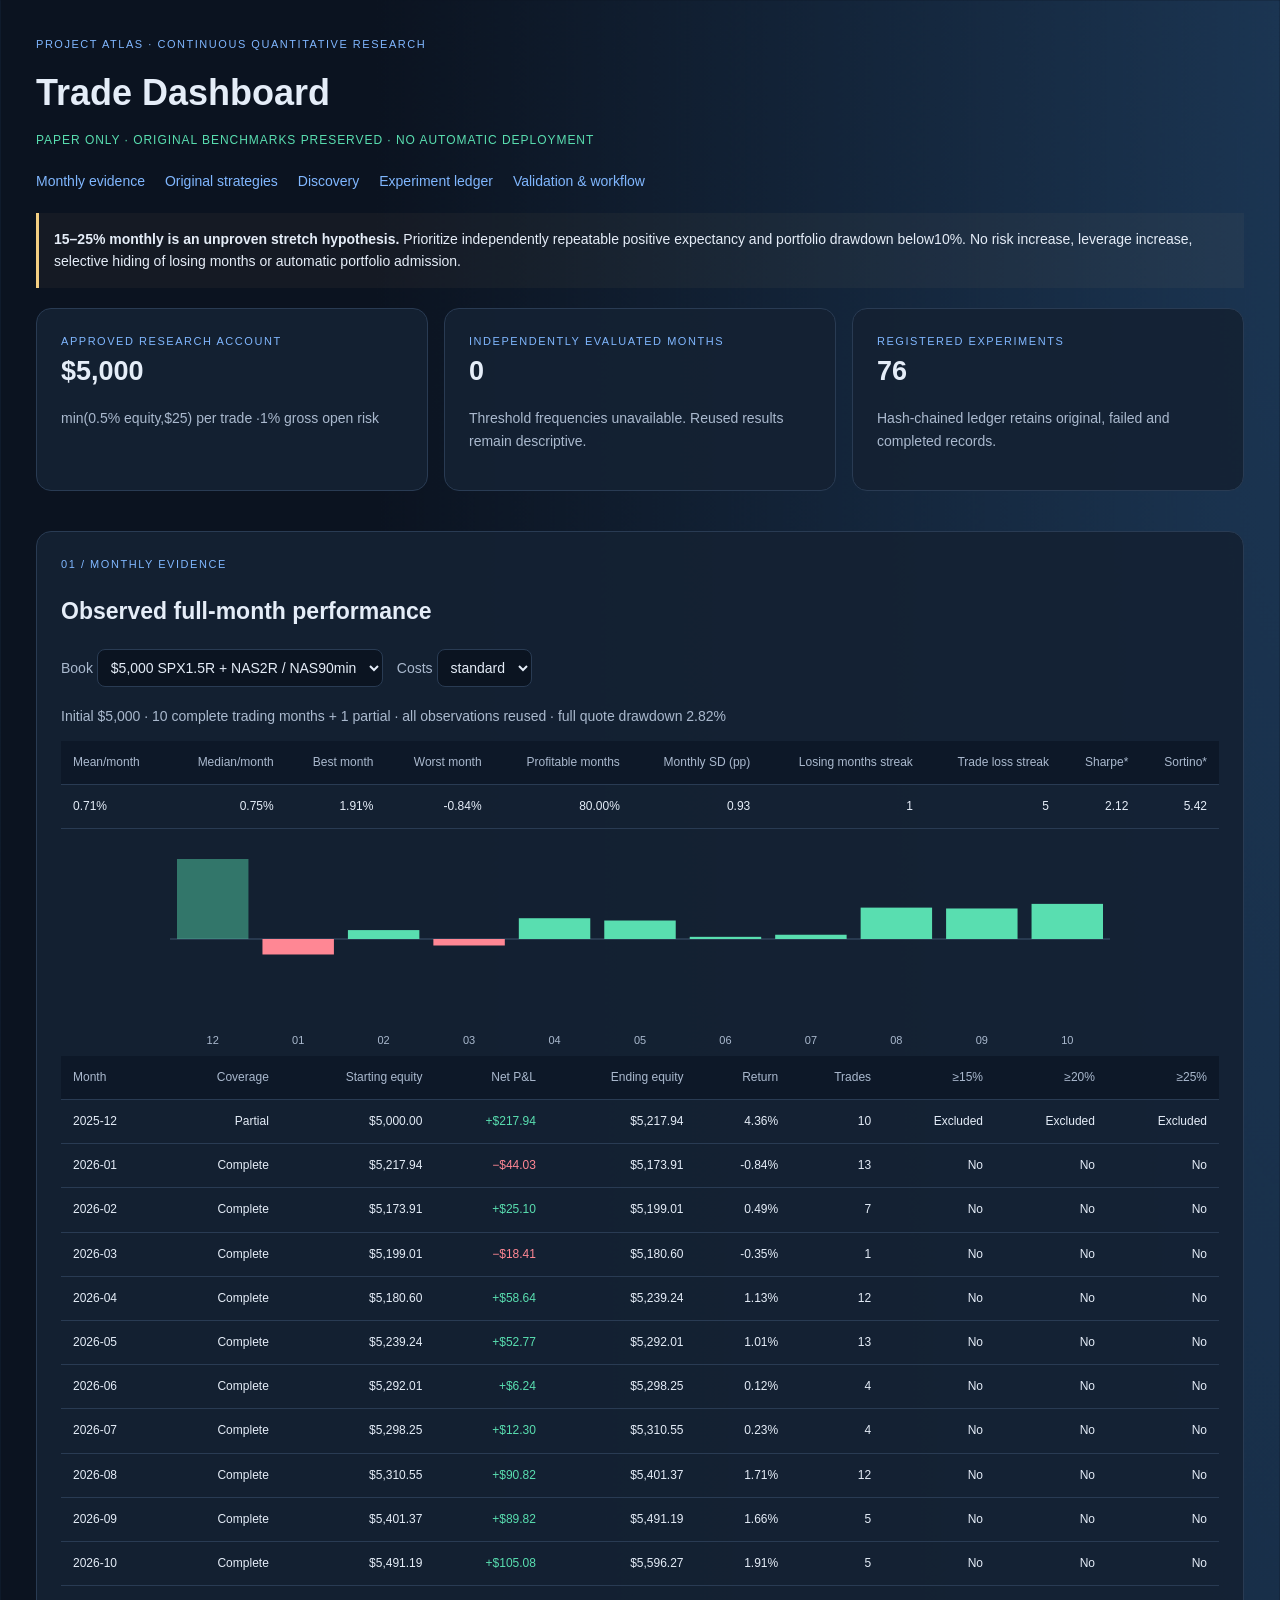
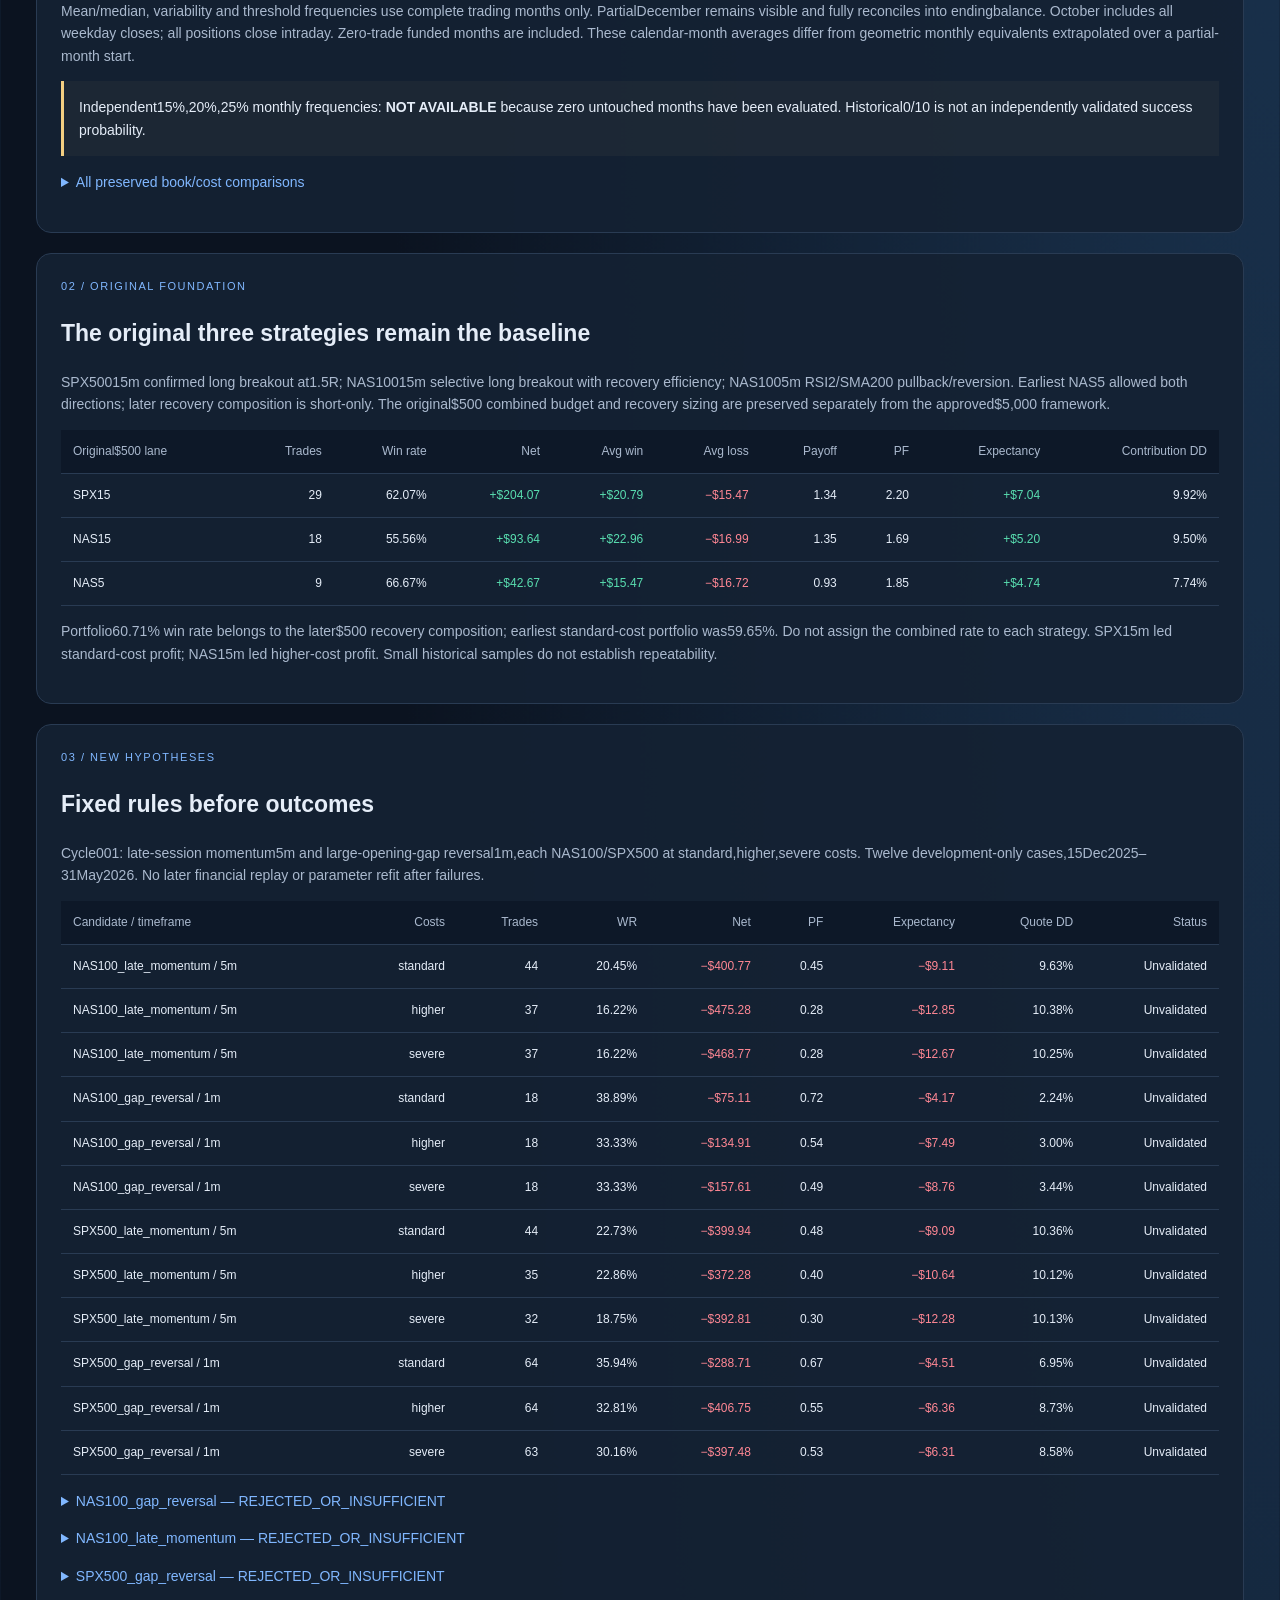
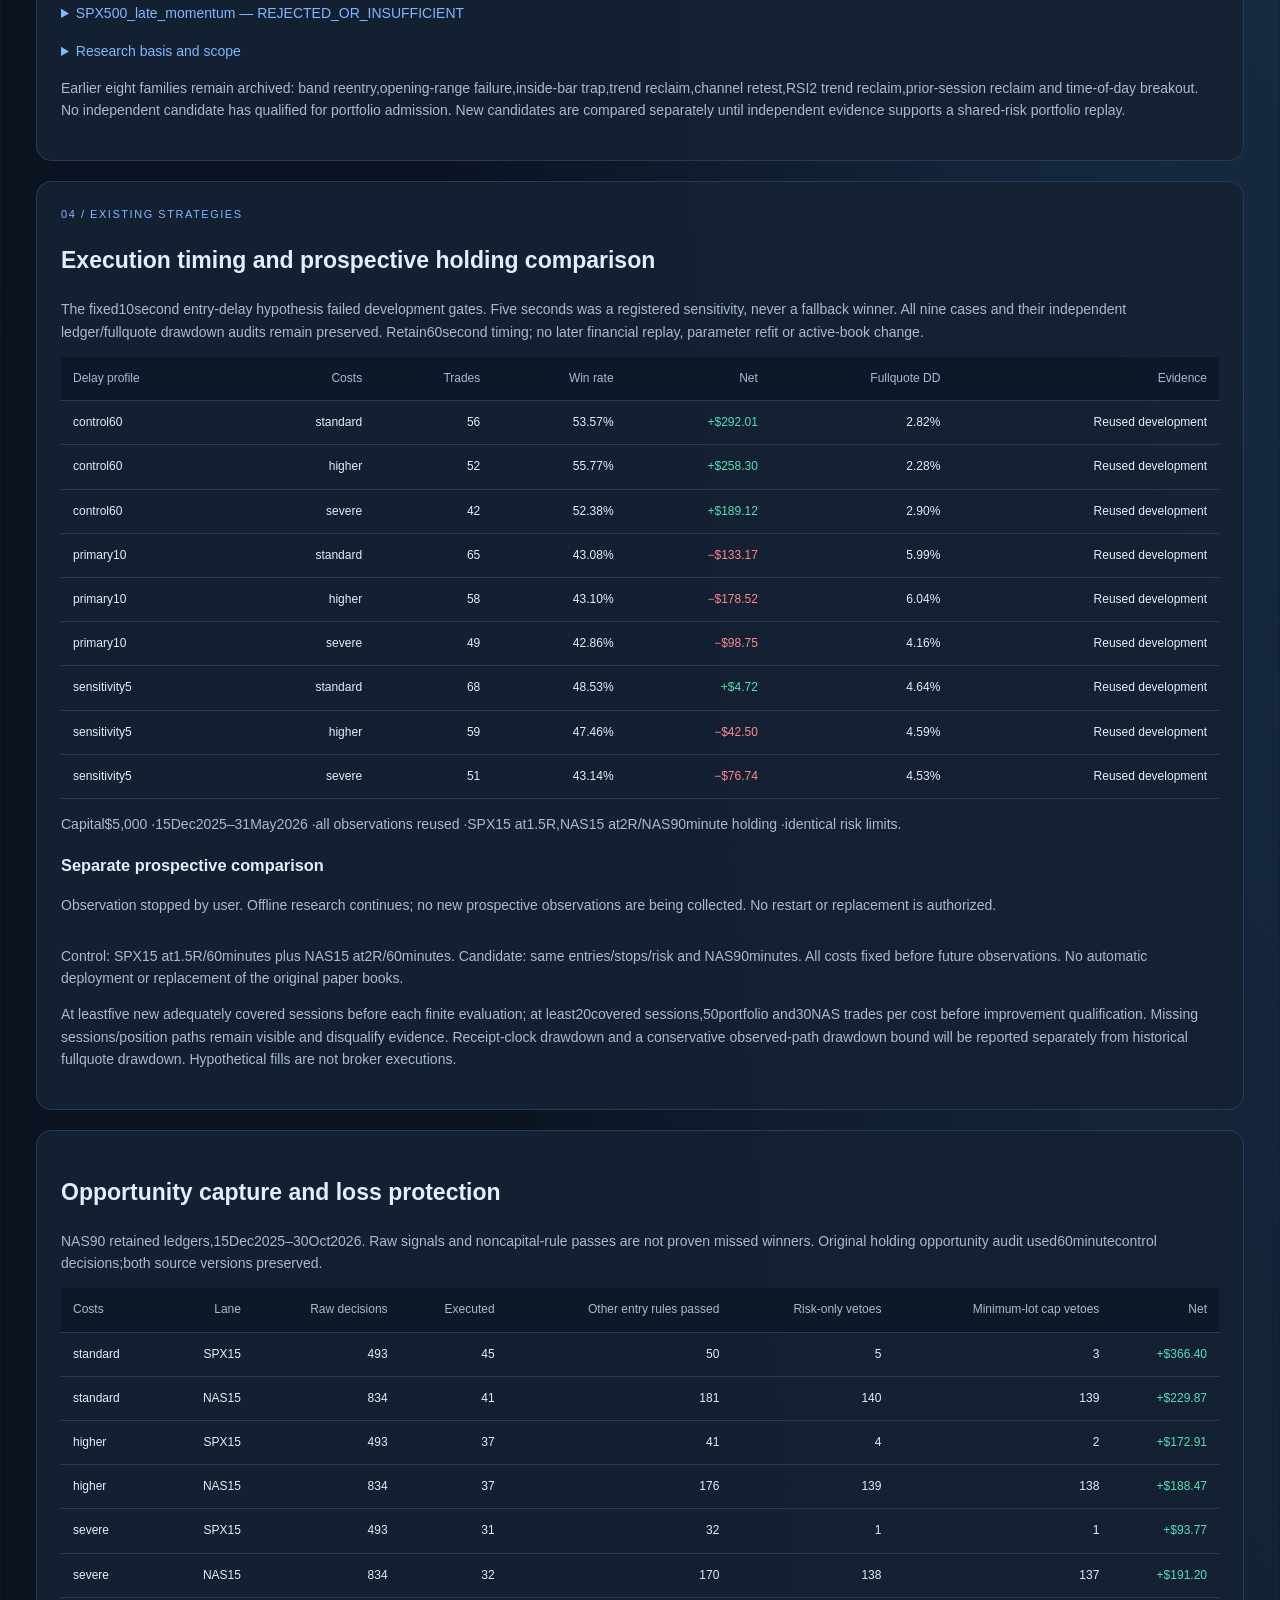
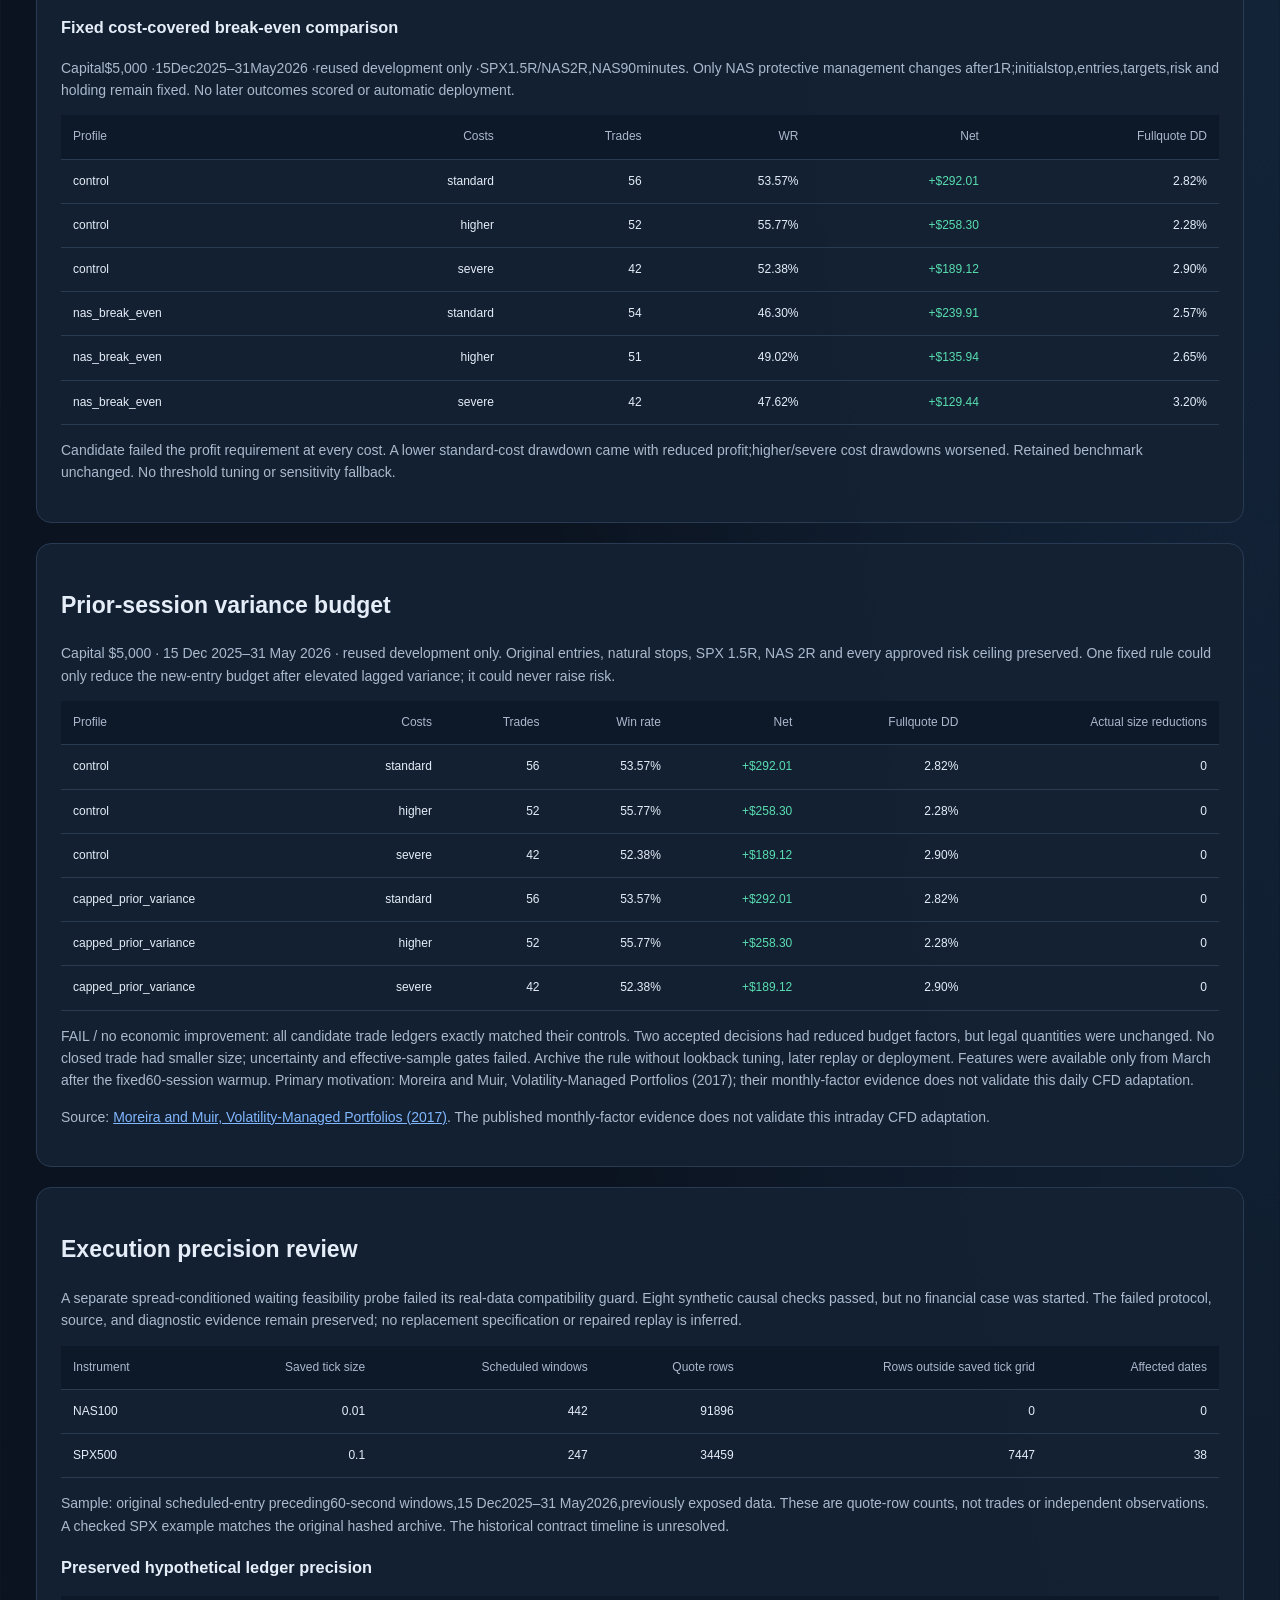
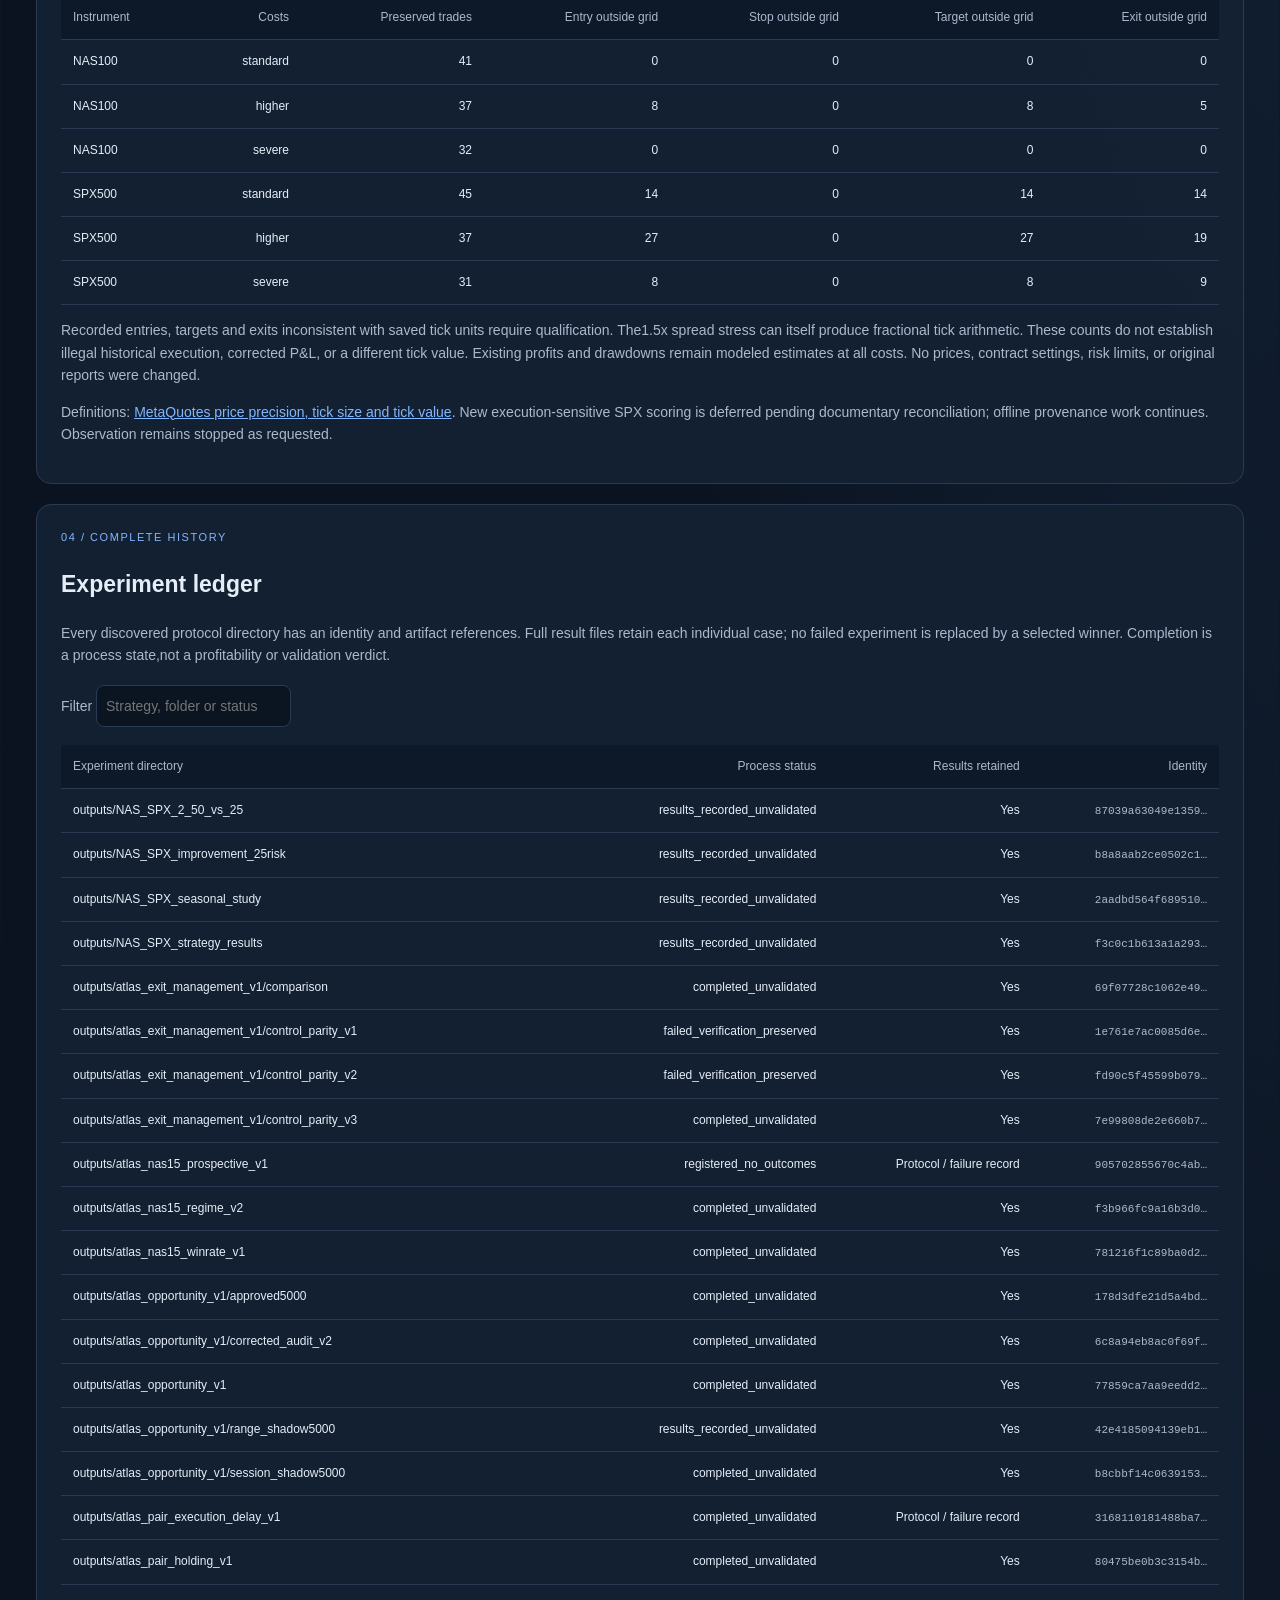
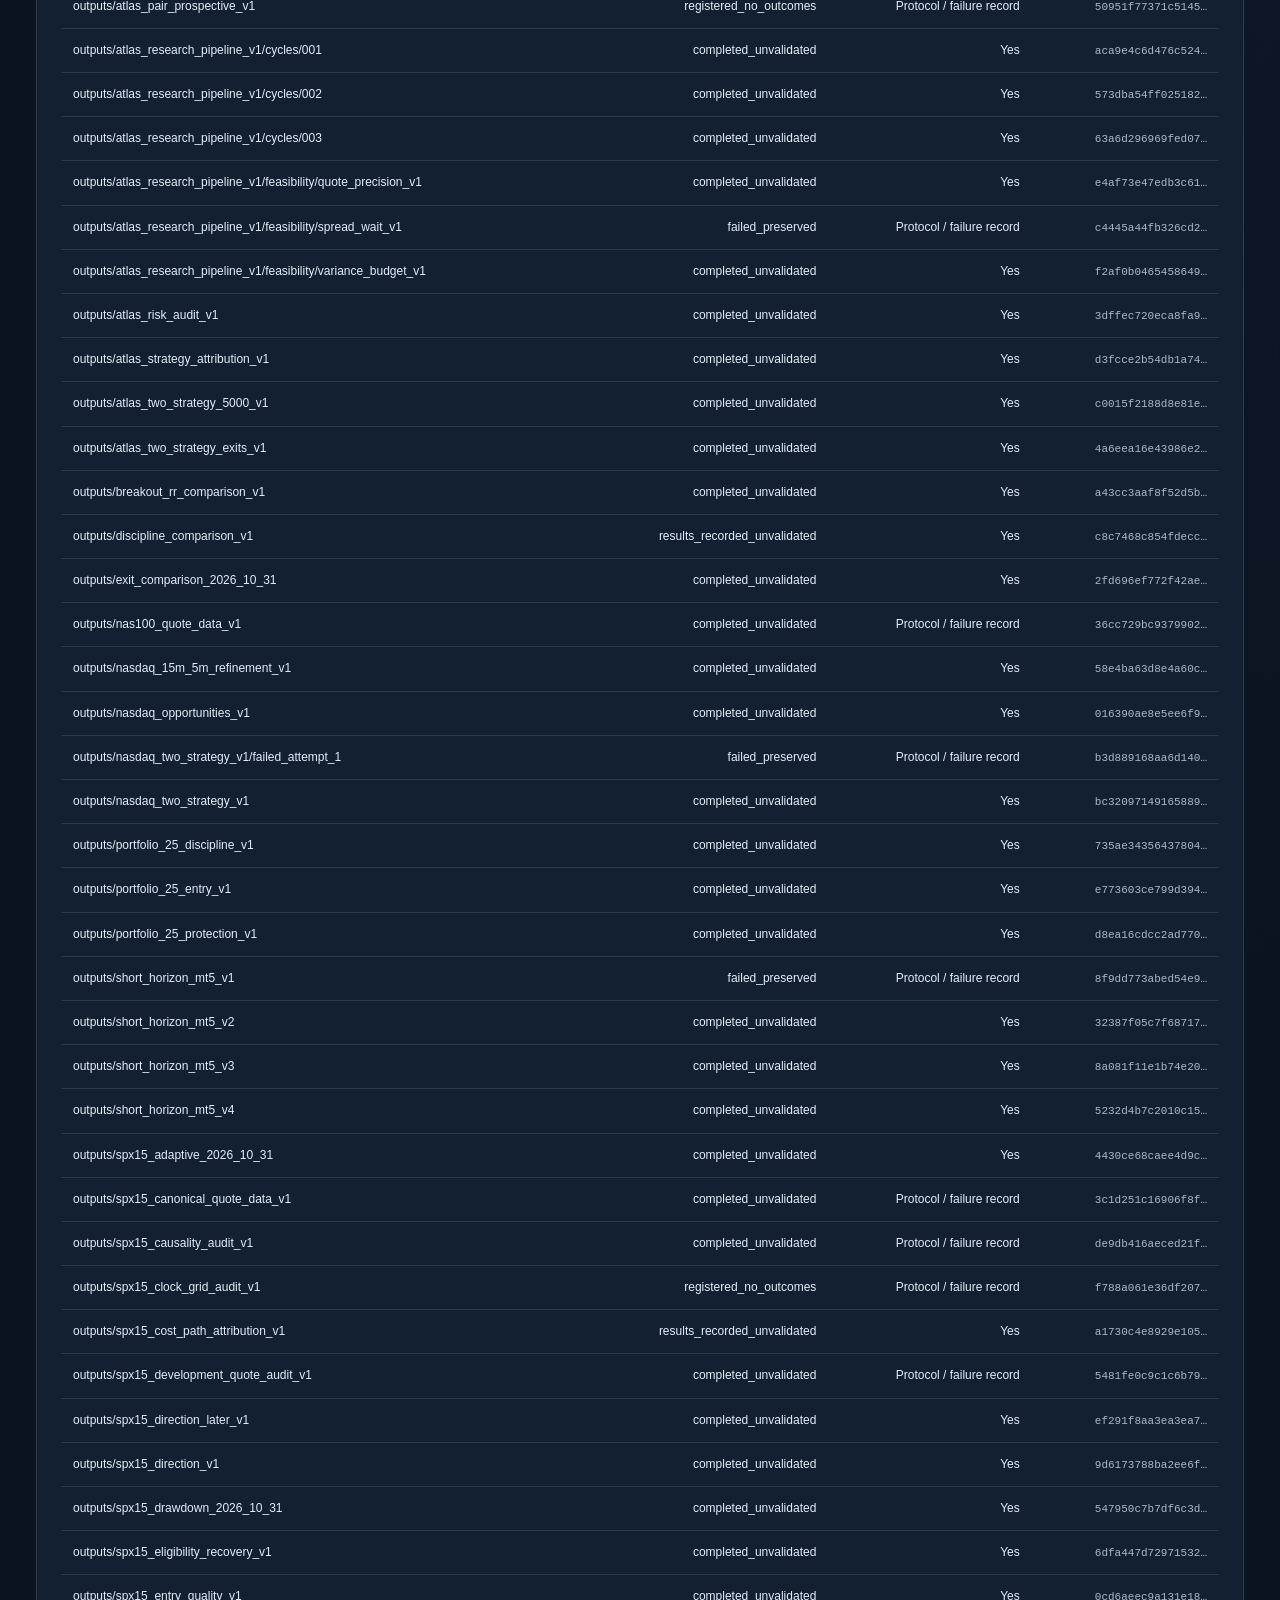
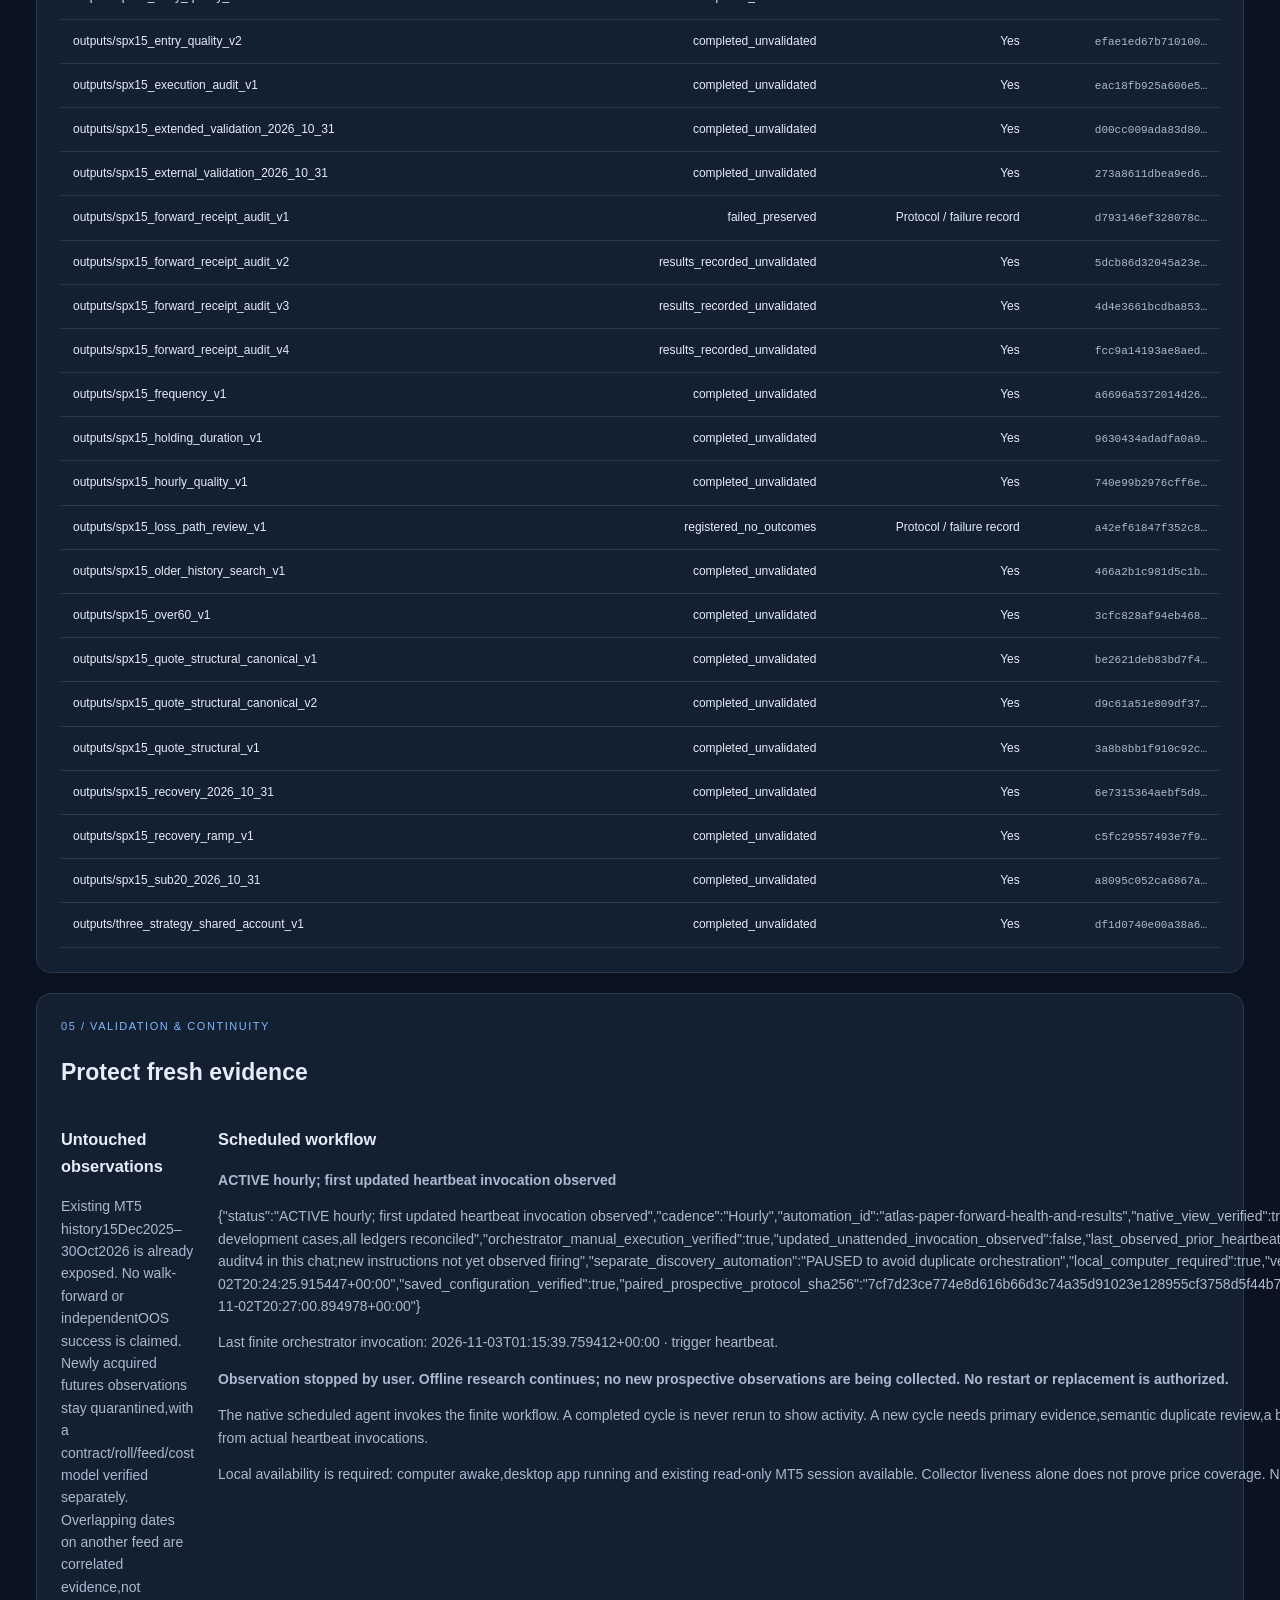
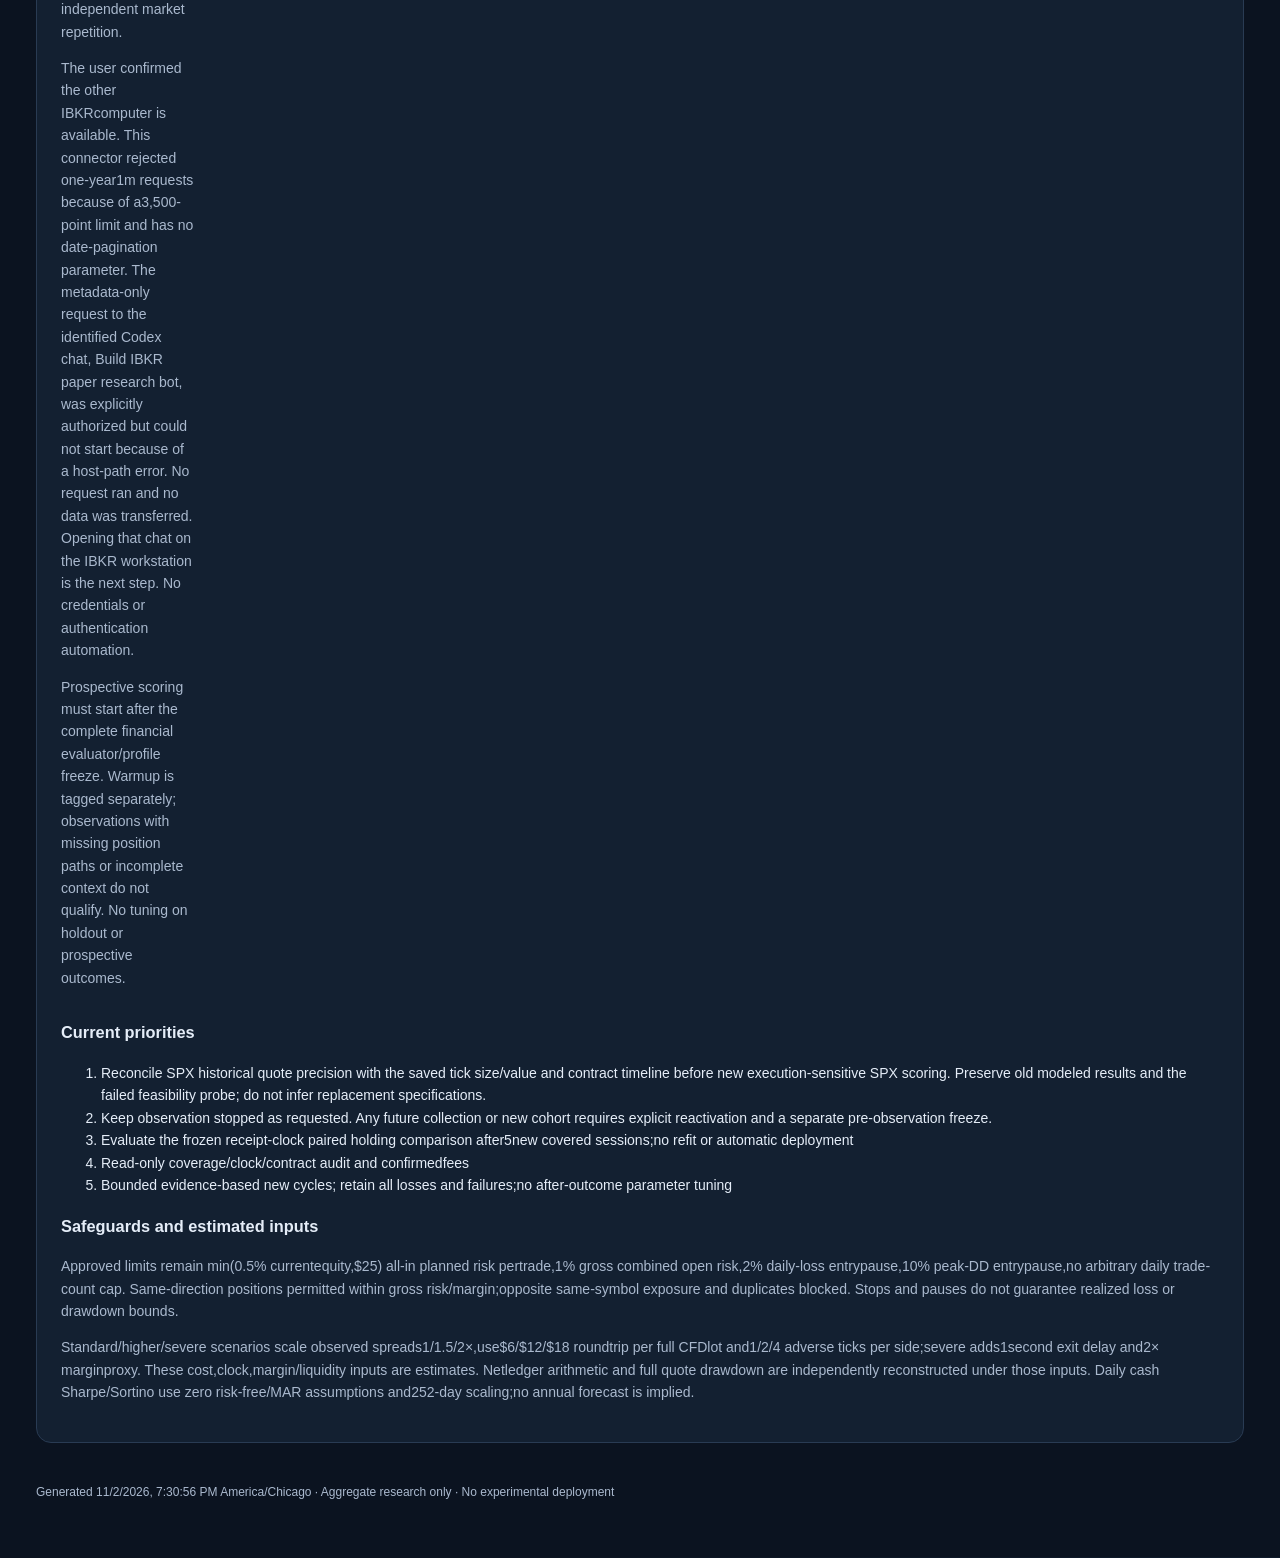
==== commit 8eabc732: "[privacy reconstruction] Document historical quote precision mismatch and preserve failed execution " ====
--- a/research/atlas-continuous/2026-11-02/index.html
+++ b/research/atlas-continuous/2026-11-02/index.html
@@ -2,8 +2,8 @@
 <section id="monthly"><div class="eyebrow">01 / MONTHLY EVIDENCE</div><h2>Observed full-month performance</h2><div class="controls"><label>Book <select id="book"></select></label><label>Costs <select id="cost"><option>standard</option><option>higher</option><option>severe</option></select></label></div><p id="monthNote"></p><div id="monthlySummary" class="scroll"></div><svg id="bars" class="chart" role="img" aria-label="Every funded monthly return including partial months"></svg><div id="monthlyRows" class="scroll"></div><p>Mean/median, variability and threshold frequencies use complete trading months only. PartialDecember remains visible and fully reconciles into endingbalance. October includes all weekday closes; all positions close intraday. Zero-trade funded months are included. These calendar-month averages differ from geometric monthly equivalents extrapolated over a partial-month start.</p><div class="notice">Independent15%,20%,25% monthly frequencies: <strong>NOT AVAILABLE</strong> because zero untouched months have been evaluated. Historical0/10 is not an independently validated success probability.</div><details><summary>All preserved book/cost comparisons</summary><div id="allBooks" class="scroll"></div></details></section>
 <section id="baseline"><div class="eyebrow">02 / ORIGINAL FOUNDATION</div><h2>The original three strategies remain the baseline</h2><p>SPX50015m confirmed long breakout at1.5R; NAS10015m selective long breakout with recovery efficiency; NAS1005m RSI2/SMA200 pullback/reversion. Earliest NAS5 allowed both directions; later recovery composition is short-only. The original$500 combined budget and recovery sizing are preserved separately from the approved$5,000 framework.</p><div id="originals" class="scroll"></div><p>Portfolio60.71% win rate belongs to the later$500 recovery composition; earliest standard-cost portfolio was59.65%. Do not assign the combined rate to each strategy. SPX15m led standard-cost profit; NAS15m led higher-cost profit. Small historical samples do not establish repeatability.</p></section>
 <section id="discovery"><div class="eyebrow">03 / NEW HYPOTHESES</div><h2>Fixed rules before outcomes</h2><p>Cycle001: late-session momentum5m and large-opening-gap reversal1m,each NAS100/SPX500 at standard,higher,severe costs. Twelve development-only cases,15Dec2025–31May2026. No later financial replay or parameter refit after failures.</p><div id="newRows" class="scroll"></div><div id="newDecisions"></div><details><summary>Research basis and scope</summary><p><a href="https://doi.org/10.1016/j.jfineco.2018.05.009">Gao etal.,Market intraday momentum</a> motivates the late-session hypothesis; <a href="https://doi.org/10.1016/j.jbankfin.2004.04.006">Grant etal.,Intraday price reversals</a> motivates the gap hypothesis. Fixed protective stops,RR and causal confirmation are our CFD adaptations,not published performance claims. Broker tick counts are not exchange volume or orderbook evidence.</p><p>Late momentum requires first-half-hour and preceding-half-hour direction agreement,one observed entry after15:30 with a completed5m stop and2R target. Gap reversal requires20bp opening gap and the first completed1m reversal after09:40,opening-extreme stop,1.5R and11:00 deadline. One opening-gap event is a signal definition,not an account daily trade quota.</p></details><p>Earlier eight families remain archived: band reentry,opening-range failure,inside-bar trap,trend reclaim,channel retest,RSI2 trend reclaim,prior-session reclaim and time-of-day breakout. No independent candidate has qualified for portfolio admission. New candidates are compared separately until independent evidence supports a shared-risk portfolio replay.</p></section>
-<section id="recent"><div class="eyebrow">04 / EXISTING STRATEGIES</div><h2>Execution timing and prospective holding comparison</h2><p>The fixed10second entry-delay hypothesis failed development gates. Five seconds was a registered sensitivity, never a fallback winner. All nine cases and their independent ledger/fullquote drawdown audits remain preserved. Retain60second timing; no later financial replay, parameter refit or active-book change.</p><div id="delayRows" class="scroll"></div><p>Capital$5,000 ·15Dec2025–31May2026 ·all observations reused ·SPX15 at1.5R,NAS15 at2R/NAS90minute holding ·identical risk limits.</p><h3>Separate prospective comparison</h3><p id="prospectiveState"></p><div id="prospectiveRows" class="scroll"></div><p>Control: SPX15 at1.5R/60minutes plus NAS15 at2R/60minutes. Candidate: same entries/stops/risk and NAS90minutes. All costs fixed before future observations. No automatic deployment or replacement of the original paper books.</p><p>At leastfive new adequately covered sessions before each finite evaluation; at least20covered sessions,50portfolio and30NAS trades per cost before improvement qualification. Missing sessions/position paths remain visible and disqualify evidence. Receipt-clock drawdown and a conservative observed-path drawdown bound will be reported separately from historical fullquote drawdown. Hypothetical fills are not broker executions.</p></section><section id="bottleneck"><h2>Opportunity capture and loss protection</h2><p id="bottleneckNote"></p><div id="bottleneckRows" class="scroll"></div><h3>Fixed cost-covered break-even comparison</h3><p>Capital$5,000 ·15Dec2025–31May2026 ·reused development only ·SPX1.5R/NAS2R,NAS90minutes. Only NAS protective management changes after1R;initialstop,entries,targets,risk and holding remain fixed. No later outcomes scored or automatic deployment.</p><div id="beRows" class="scroll"></div><p>Candidate failed the profit requirement at every cost. A lower standard-cost drawdown came with reduced profit;higher/severe cost drawdowns worsened. Retained benchmark unchanged. No threshold tuning or sensitivity fallback.</p></section><section id="variance"><h2>Prior-session variance budget</h2><p>Capital $5,000 · 15 Dec 2025–31 May 2026 · reused development only. Original entries, natural stops, SPX 1.5R, NAS 2R and every approved risk ceiling preserved. One fixed rule could only reduce the new-entry budget after elevated lagged variance; it could never raise risk.</p><div id="varianceRows" class="scroll"></div><p id="varianceNote"></p><p>Source: <a href="https://amoreira2.github.io/alan-moreira.github.io/VolPortfolios_published.pdf">Moreira and Muir, Volatility-Managed Portfolios (2017)</a>. The published monthly-factor evidence does not validate this intraday CFD adaptation.</p></section><section id="registry"><div class="eyebrow">04 / COMPLETE HISTORY</div><h2>Experiment ledger</h2><p>Every discovered protocol directory has an identity and artifact references. Full result files retain each individual case; no failed experiment is replaced by a selected winner. Completion is a process state,not a profitability or validation verdict.</p><div class="controls"><label>Filter <input id="filter" placeholder="Strategy, folder or status"></label></div><div id="registryRows" class="scroll"></div></section>
-<section id="validation"><div class="eyebrow">05 / VALIDATION & CONTINUITY</div><h2>Protect fresh evidence</h2><div class="cols"><div><h3>Untouched observations</h3><p>Existing MT5 history15Dec2025–30Oct2026 is already exposed. No walk-forward or independentOOS success is claimed. Newly acquired futures observations stay quarantined,with a contract/roll/feed/cost model verified separately. Overlapping dates on another feed are correlated evidence,not independent market repetition.</p><p>The user confirmed the other IBKRcomputer is available. This connector rejected one-year1m requests because of a3,500-point limit and has no date-pagination parameter. The metadata-only request to the identified Codex chat, Build IBKR paper research bot, was explicitly authorized but could not start because of a host-path error. No request ran and no data was transferred. Opening that chat on the IBKR workstation is the next step. No credentials or authentication automation.</p><p>Prospective scoring must start after the complete financial evaluator/profile freeze. Warmup is tagged separately; observations with missing position paths or incomplete context do not qualify. No tuning on holdout or prospective outcomes.</p></div><div><h3>Scheduled workflow</h3><div id="schedule"></div><p>The native scheduled agent invokes the finite workflow. A completed cycle is never rerun to show activity. A new cycle needs primary evidence,semantic duplicate review,a bounded preregistered rule set,source/data identities and full failure retention. Logs distinguish manual verification from actual heartbeat invocations.</p><p>Local availability is required: computer awake,desktop app running and existing read-only MT5 session available. Collector liveness alone does not prove price coverage. No duplicate collector,restart of old supervisors,live-capital orders or experimental deployment.</p></div></div><h3>Current priorities</h3><ol id="priorities"></ol><h3>Safeguards and estimated inputs</h3><p>Approved limits remain min(0.5% currentequity,$25) all-in planned risk pertrade,1% gross combined open risk,2% daily-loss entrypause,10% peak-DD entrypause,no arbitrary daily trade-count cap. Same-direction positions permitted within gross risk/margin;opposite same-symbol exposure and duplicates blocked. Stops and pauses do not guarantee realized loss or drawdown bounds.</p><p>Standard/higher/severe scenarios scale observed spreads1/1.5/2×,use$6/$12/$18 roundtrip per full CFDlot and1/2/4 adverse ticks per side;severe adds1second exit delay and2× marginproxy. These cost,clock,margin/liquidity inputs are estimates. Netledger arithmetic and full quote drawdown are independently reconstructed under those inputs. Daily cash Sharpe/Sortino use zero risk-free/MAR assumptions and252-day scaling;no annual forecast is implied.</p></section><footer id="footer"></footer></main><script id="data" type="application/json">{"created_utc":"2026-11-03T00:30:50.118346+00:00","objective":"Investigate15/20/25percent monthly net as stretchhypotheses;positiveindependentexpectancy first;DDtargetbelow10;no riskincreases","monthly":[{"book":"earliest_both_direction","cost":"standard","initial_equity":500.0,"monthly":{"months":[{"month":"2025-12","starting_equity":500.0,"ending_equity":657.8500000000366,"net_pnl":157.8500000000366,"return_pct":31.57000000000732,"trades":16,"complete_trading_month":false,"partial_reason":"Funded window starts/ends within weekday coverage","independent":false},{"month":"2026-01","starting_equity":657.8500000000366,"ending_equity":622.9400000000586,"net_pnl":-34.909999999978,"return_pct":-5.306680854294452,"trades":10,"complete_trading_month":true,"partial_reason":null,"independent":false},{"month":"2026-02","starting_equity":622.9400000000586,"ending_equity":628.2100000000661,"net_pnl":5.270000000007492,"return_pct":0.8459883776939988,"trades":3,"complete_trading_month":true,"partial_reason":null,"independent":false},{"month":"2026-03","starting_equity":628.2100000000661,"ending_equity":628.2100000000661,"net_pnl":0,"return_pct":0.0,"trades":0,"complete_trading_month":true,"partial_reason":null,"independent":false},{"month":"2026-04","starting_equity":628.2100000000661,"ending_equity":670.4100000000592,"net_pnl":42.19999999999309,"return_pct":6.71749892551673,"trades":6,"complete_trading_month":true,"partial_reason":null,"independent":false},{"month":"2026-05","starting_equity":670.4100000000592,"ending_equity":727.2400000000688,"net_pnl":56.83000000000956,"return_pct":8.476902194180358,"trades":9,"complete_trading_month":true,"partial_reason":null,"independent":false},{"month":"2026-06","starting_equity":727.2400000000688,"ending_equity":747.5400000000697,"net_pnl":20.30000000000087,"return_pct":2.7913756119023914,"trades":2,"complete_trading_month":true,"partial_reason":null,"independent":false},{"month":"2026-07","starting_equity":747.5400000000697,"ending_equity":731.0400000000681,"net_pnl":-16.500000000001638,"return_pct":-2.2072397463681006,"trades":3,"complete_trading_month":true,"partial_reason":null,"independent":false},{"month":"2026-08","starting_equity":731.0400000000681,"ending_equity":772.2200000000613,"net_pnl":41.17999999999327,"return_pct":5.6330706938046395,"trades":5,"complete_trading_month":true,"partial_reason":null,"independent":false},{"month":"2026-09","starting_equity":772.2200000000613,"ending_equity":772.2200000000613,"net_pnl":0,"return_pct":0.0,"trades":0,"complete_trading_month":true,"partial_reason":null,"independent":false},{"month":"2026-10","starting_equity":772.2200000000613,"ending_equity":818.3500000000616,"net_pnl":46.130000000000294,"return_pct":5.973686255211809,"trades":3,"complete_trading_month":true,"partial_reason":null,"independent":false}],"statistics":{"full_trading_months":10,"partial_months":1,"average_monthly_net_return_pct":2.2924601457647378,"median_monthly_net_return_pct":1.8186819947981951,"best_month_pct":8.476902194180358,"worst_month_pct":-5.306680854294452,"profitable_months_pct":60.0,"monthly_sample_std_percentage_points":4.389198654666396,"longest_losing_month_streak":1,"thresholds":{"15":{"months_reached":0,"eligible_months":10,"frequency_pct":0.0},"20":{"months_reached":0,"eligible_months":10,"frequency_pct":0.0},"25":{"months_reached":0,"eligible_months":10,"frequency_pct":0.0}},"independent_thresholds":{"15":{"months_reached":null,"eligible_months":0,"frequency_pct":null},"20":{"months_reached":null,"eligible_months":0,"frequency_pct":null},"25":{"months_reached":null,"eligible_months":0,"frequency_pct":null}},"independently_evaluated":false},"method":"Net cash from all economic fills with every position closed intraday; original all-in cost scenario retained. Zero-trade funded months included. Partial December excluded from headline mean/median/thresholds. October covers all weekday closes. No inference of independent frequency from reused prices."},"metrics":{"initial_balance":500.0,"ending_balance":818.3500000000615,"net_pnl":318.35000000006147,"return_pct":63.670000000012294,"elapsed_calendar_days":320,"business_day_observations":230,"annualized_extrapolation_pct":75.47717458577672,"profit_factor":1.8522514322431047,"expectancy_dollars":5.585087719299324,"expectancy_planned_R":0.3497630262723732,"sharpe_annualized_rf0":2.0300817476400335,"sortino_annualized_MAR0":6.283224923624983,"average_win":20.349705882353796,"average_loss":-16.240869565215977,"max_consecutive_losses":3,"trades":57,"wins":34,"losses":23,"flats":0,"win_rate":59.64912280701754,"all_positions_closed_intraday":true,"realized_payoff_ratio":1.252993615929159,"average_winning_planned_R":1.1645342042117144,"average_losing_planned_R":-0.854681323724914,"worst_trade":-25.099999999997237,"largest_loss_over_planned":3.219999999997963},"quote_drawdown_pct":13.761170923927466,"ledger_sha256":"c1fda71c1409502a24fd94f1bed2b72ef803e7eb5db08194c15e256a40d49af3","reused_observations":true,"independent_validation":false},{"book":"earliest_both_direction","cost":"higher","initial_equity":500.0,"monthly":{"months":[{"month":"2025-12","starting_equity":500.0,"ending_equity":655.7450000000008,"net_pnl":155.7450000000008,"return_pct":31.14900000000016,"trades":14,"complete_trading_month":false,"partial_reason":"Funded window starts/ends within weekday coverage","independent":false},{"month":"2026-01","starting_equity":655.7450000000008,"ending_equity":668.5350000000042,"net_pnl":12.790000000003422,"return_pct":1.9504533012075436,"trades":6,"complete_trading_month":true,"partial_reason":null,"independent":false},{"month":"2026-02","starting_equity":668.5350000000042,"ending_equity":672.0350000000019,"net_pnl":3.499999999997745,"return_pct":0.5235327993295374,"trades":3,"complete_trading_month":true,"partial_reason":null,"independent":false},{"month":"2026-03","starting_equity":672.0350000000019,"ending_equity":672.0350000000019,"net_pnl":0,"return_pct":0.0,"trades":0,"complete_trading_month":true,"partial_reason":null,"independent":false},{"month":"2026-04","starting_equity":672.0350000000019,"ending_equity":727.2550000000057,"net_pnl":55.22000000000382,"return_pct":8.216833944661165,"trades":4,"complete_trading_month":true,"partial_reason":null,"independent":false},{"month":"2026-05","starting_equity":727.2550000000057,"ending_equity":773.6100000000183,"net_pnl":46.35500000001259,"return_pct":6.373967865468402,"trades":9,"complete_trading_month":true,"partial_reason":null,"independent":false},{"month":"2026-06","starting_equity":773.6100000000183,"ending_equity":764.8100000000144,"net_pnl":-8.80000000000393,"return_pct":-1.1375240754390095,"trades":1,"complete_trading_month":true,"partial_reason":null,"independent":false},{"month":"2026-07","starting_equity":764.8100000000144,"ending_equity":745.4600000000207,"net_pnl":-19.349999999993635,"return_pct":-2.530040140687657,"trades":3,"complete_trading_month":true,"partial_reason":null,"independent":false},{"month":"2026-08","starting_equity":745.4600000000207,"ending_equity":725.8400000000314,"net_pnl":-19.619999999989272,"return_pct":-2.6319319614719405,"trades":4,"complete_trading_month":true,"partial_reason":null,"independent":false},{"month":"2026-09","starting_equity":725.8400000000314,"ending_equity":725.8400000000314,"net_pnl":0,"return_pct":0.0,"trades":0,"complete_trading_month":true,"partial_reason":null,"independent":false},{"month":"2026-10","starting_equity":725.8400000000314,"ending_equity":774.3800000000308,"net_pnl":48.539999999999424,"return_pct":6.6874242257243095,"trades":3,"complete_trading_month":true,"partial_reason":null,"independent":false}],"statistics":{"full_trading_months":10,"partial_months":1,"average_monthly_net_return_pct":1.745271595879235,"median_monthly_net_return_pct":0.2617663996647687,"best_month_pct":8.216833944661165,"worst_month_pct":-2.6319319614719405,"profitable_months_pct":50.0,"monthly_sample_std_percentage_points":3.959604700006367,"longest_losing_month_streak":3,"thresholds":{"15":{"months_reached":0,"eligible_months":10,"frequency_pct":0.0},"20":{"months_reached":0,"eligible_months":10,"frequency_pct":0.0},"25":{"months_reached":0,"eligible_months":10,"frequency_pct":0.0}},"independent_thresholds":{"15":{"months_reached":null,"eligible_months":0,"frequency_pct":null},"20":{"months_reached":null,"eligible_months":0,"frequency_pct":null},"25":{"months_reached":null,"eligible_months":0,"frequency_pct":null}},"independently_evaluated":false},"method":"Net cash from all economic fills with every position closed intraday; original all-in cost scenario retained. Zero-trade funded months included. Partial December excluded from headline mean/median/thresholds. October covers all weekday closes. No inference of independent frequency from reused prices."},"metrics":{"initial_balance":500.0,"ending_balance":774.3800000000309,"net_pnl":274.3800000000309,"return_pct":54.87600000000619,"elapsed_calendar_days":320,"business_day_observations":230,"annualized_extrapolation_pct":64.7572798992816,"profit_factor":1.92442976988663,"expectancy_dollars":5.837872340426189,"expectancy_planned_R":0.3388543107748522,"sharpe_annualized_rf0":1.9077758835841323,"sortino_annualized_MAR0":6.078729516937026,"average_win":19.039666666666985,"average_loss":-17.45941176470463,"max_consecutive_losses":4,"trades":47,"wins":30,"losses":17,"flats":0,"win_rate":63.829787234042556,"all_positions_closed_intraday":true,"realized_payoff_ratio":1.0905102029357567,"average_winning_planned_R":1.0681842212099093,"average_losing_planned_R":-0.9481984723458374,"worst_trade":-42.349999999992725,"largest_loss_over_planned":20.99999999999818},"quote_drawdown_pct":11.89638042904701,"ledger_sha256":"32f36e0756e2f29132ebb433788659e18f5d2ecea2d8f81ed0a70a9fb46fc6d3","reused_observations":true,"independent_validation":false},{"book":"recovery_filter","cost":"standard","initial_equity":500.0,"monthly":{"months":[{"month":"2025-12","starting_equity":500.0,"ending_equity":668.7000000000338,"net_pnl":168.70000000003384,"return_pct":33.740000000006766,"trades":16,"complete_trading_month":false,"partial_reason":"Funded window starts/ends within weekday coverage","independent":false},{"month":"2026-01","starting_equity":668.7000000000338,"ending_equity":633.7900000000558,"net_pnl":-34.909999999978,"return_pct":-5.220577239416215,"trades":10,"complete_trading_month":true,"partial_reason":null,"independent":false},{"month":"2026-02","starting_equity":633.7900000000558,"ending_equity":650.2400000000537,"net_pnl":16.44999999999789,"return_pct":2.595496931159602,"trades":2,"complete_trading_month":true,"partial_reason":null,"independent":false},{"month":"2026-03","starting_equity":650.2400000000537,"ending_equity":650.2400000000537,"net_pnl":0,"return_pct":0.0,"trades":0,"complete_trading_month":true,"partial_reason":null,"independent":false},{"month":"2026-04","starting_equity":650.2400000000537,"ending_equity":692.4400000000468,"net_pnl":42.19999999999309,"return_pct":6.4899114173212356,"trades":6,"complete_trading_month":true,"partial_reason":null,"independent":false},{"month":"2026-05","starting_equity":692.4400000000468,"ending_equity":749.2700000000564,"net_pnl":56.83000000000956,"return_pct":8.207209288892281,"trades":9,"complete_trading_month":true,"partial_reason":null,"independent":false},{"month":"2026-06","starting_equity":749.2700000000564,"ending_equity":769.5700000000572,"net_pnl":20.30000000000087,"return_pct":2.709303722289608,"trades":2,"complete_trading_month":true,"partial_reason":null,"independent":false},{"month":"2026-07","starting_equity":769.5700000000572,"ending_equity":753.0700000000556,"net_pnl":-16.500000000001638,"return_pct":-2.144054471977911,"trades":3,"complete_trading_month":true,"partial_reason":null,"independent":false},{"month":"2026-08","starting_equity":753.0700000000556,"ending_equity":794.2500000000489,"net_pnl":41.17999999999327,"return_pct":5.468283160926637,"trades":5,"complete_trading_month":true,"partial_reason":null,"independent":false},{"month":"2026-09","starting_equity":794.2500000000489,"ending_equity":794.2500000000489,"net_pnl":0,"return_pct":0.0,"trades":0,"complete_trading_month":true,"partial_reason":null,"independent":false},{"month":"2026-10","starting_equity":794.2500000000489,"ending_equity":840.3800000000492,"net_pnl":46.130000000000294,"return_pct":5.807994963802009,"trades":3,"complete_trading_month":true,"partial_reason":null,"independent":false}],"statistics":{"full_trading_months":10,"partial_months":1,"average_monthly_net_return_pct":2.3913567772997246,"median_monthly_net_return_pct":2.652400326724605,"best_month_pct":8.207209288892281,"worst_month_pct":-5.220577239416215,"profitable_months_pct":60.0,"monthly_sample_std_percentage_points":4.240736514273024,"longest_losing_month_streak":1,"thresholds":{"15":{"months_reached":0,"eligible_months":10,"frequency_pct":0.0},"20":{"months_reached":0,"eligible_months":10,"frequency_pct":0.0},"25":{"months_reached":0,"eligible_months":10,"frequency_pct":0.0}},"independent_thresholds":{"15":{"months_reached":null,"eligible_months":0,"frequency_pct":null},"20":{"months_reached":null,"eligible_months":0,"frequency_pct":null},"25":{"months_reached":null,"eligible_months":0,"frequency_pct":null}},"independently_evaluated":false},"method":"Net cash from all economic fills with every position closed intraday; original all-in cost scenario retained. Zero-trade funded months included. Partial December excluded from headline mean/median/thresholds. October covers all weekday closes. No inference of independent frequency from reused prices."},"metrics":{"initial_balance":500.0,"ending_balance":840.3800000000492,"net_pnl":340.38000000004917,"return_pct":68.07600000000984,"elapsed_calendar_days":320,"business_day_observations":230,"annualized_extrapolation_pct":80.87907754003669,"profit_factor":1.955425812608961,"expectancy_dollars":6.0782142857151635,"expectancy_planned_R":0.3827252935709088,"sharpe_annualized_rf0":2.1357690196199735,"sortino_annualized_MAR0":6.9805850209663864,"average_win":20.489411764706734,"average_loss":-16.193636363635445,"max_consecutive_losses":3,"trades":56,"wins":34,"losses":22,"flats":0,"win_rate":60.714285714285715,"all_positions_closed_intraday":true,"realized_payoff_ratio":1.2652755258057984,"average_winning_planned_R":1.168695123037136,"average_losing_planned_R":-0.8319553519678057,"worst_trade":-25.099999999997237,"largest_loss_over_planned":1.4900000000000002},"quote_drawdown_pct":10.990701052356535,"ledger_sha256":"1e859833979478b5d4d1b67394f77d9a4d7c008c19c0bf7c83492791bf5e52be","reused_observations":true,"independent_validation":false},{"book":"recovery_filter","cost":"higher","initial_equity":500.0,"monthly":{"months":[{"month":"2025-12","starting_equity":500.0,"ending_equity":666.6850000000005,"net_pnl":166.6850000000005,"return_pct":33.3370000000001,"trades":14,"complete_trading_month":false,"partial_reason":"Funded window starts/ends within weekday coverage","independent":false},{"month":"2026-01","starting_equity":666.6850000000005,"ending_equity":679.4750000000039,"net_pnl":12.790000000003422,"return_pct":1.9184472427013375,"trades":6,"complete_trading_month":true,"partial_reason":null,"independent":false},{"month":"2026-02","starting_equity":679.4750000000039,"ending_equity":694.9750000000037,"net_pnl":15.499999999999783,"return_pct":2.2811729644210157,"trades":2,"complete_trading_month":true,"partial_reason":null,"independent":false},{"month":"2026-03","starting_equity":694.9750000000037,"ending_equity":694.9750000000037,"net_pnl":0,"return_pct":0.0,"trades":0,"complete_trading_month":true,"partial_reason":null,"independent":false},{"month":"2026-04","starting_equity":694.9750000000037,"ending_equity":750.1950000000074,"net_pnl":55.22000000000382,"return_pct":7.945609554301022,"trades":4,"complete_trading_month":true,"partial_reason":null,"independent":false},{"month":"2026-05","starting_equity":750.1950000000074,"ending_equity":796.5500000000201,"net_pnl":46.35500000001259,"return_pct":6.179060111039414,"trades":9,"complete_trading_month":true,"partial_reason":null,"independent":false},{"month":"2026-06","starting_equity":796.5500000000201,"ending_equity":787.7500000000161,"net_pnl":-8.80000000000393,"return_pct":-1.1047642960270803,"trades":1,"complete_trading_month":true,"partial_reason":null,"independent":false},{"month":"2026-07","starting_equity":787.7500000000161,"ending_equity":768.4000000000225,"net_pnl":-19.349999999993635,"return_pct":-2.456363059345381,"trades":3,"complete_trading_month":true,"partial_reason":null,"independent":false},{"month":"2026-08","starting_equity":768.4000000000225,"ending_equity":748.7800000000332,"net_pnl":-19.619999999989272,"return_pct":-2.5533576262348645,"trades":4,"complete_trading_month":true,"partial_reason":null,"independent":false},{"month":"2026-09","starting_equity":748.7800000000332,"ending_equity":748.7800000000332,"net_pnl":0,"return_pct":0.0,"trades":0,"complete_trading_month":true,"partial_reason":null,"independent":false},{"month":"2026-10","starting_equity":748.7800000000332,"ending_equity":797.3200000000326,"net_pnl":48.539999999999424,"return_pct":6.482544939768327,"trades":3,"complete_trading_month":true,"partial_reason":null,"independent":false}],"statistics":{"full_trading_months":10,"partial_months":1,"average_monthly_net_return_pct":1.8692349830623791,"median_monthly_net_return_pct":0.9592236213506687,"best_month_pct":7.945609554301022,"worst_month_pct":-2.5533576262348645,"profitable_months_pct":50.0,"monthly_sample_std_percentage_points":3.8159684723174974,"longest_losing_month_streak":3,"thresholds":{"15":{"months_reached":0,"eligible_months":10,"frequency_pct":0.0},"20":{"months_reached":0,"eligible_months":10,"frequency_pct":0.0},"25":{"months_reached":0,"eligible_months":10,"frequency_pct":0.0}},"independent_thresholds":{"15":{"months_reached":null,"eligible_months":0,"frequency_pct":null},"20":{"months_reached":null,"eligible_months":0,"frequency_pct":null},"25":{"months_reached":null,"eligible_months":0,"frequency_pct":null}},"independently_evaluated":false},"method":"Net cash from all economic fills with every position closed intraday; original all-in cost scenario retained. Zero-trade funded months included. Partial December excluded from headline mean/median/thresholds. October covers all weekday closes. No inference of independent frequency from reused prices."},"metrics":{"initial_balance":500.0,"ending_balance":797.3200000000327,"net_pnl":297.3200000000327,"return_pct":59.464000000006536,"elapsed_calendar_days":320,"business_day_observations":230,"annualized_extrapolation_pct":70.33961829627364,"profit_factor":2.0671165027638265,"expectancy_dollars":6.463478260870276,"expectancy_planned_R":0.3783536135437936,"sharpe_annualized_rf0":2.023973862320461,"sortino_annualized_MAR0":6.937131046954114,"average_win":19.19800000000032,"average_loss":-17.413749999998558,"max_consecutive_losses":4,"trades":46,"wins":30,"losses":16,"flats":0,"win_rate":65.21739130434783,"all_positions_closed_intraday":true,"realized_payoff_ratio":1.102462134807374,"average_winning_planned_R":1.0732713871367432,"average_losing_planned_R":-0.9246172119429872,"worst_trade":-42.349999999992725,"largest_loss_over_planned":20.99999999999818},"quote_drawdown_pct":11.570809920902043,"ledger_sha256":"3ea342b14b7b8282789c49a3058e13fca943d9528fea621a3702202d2927a9e8","reused_observations":true,"independent_validation":false},{"book":"approved5000_original_exits","cost":"standard","initial_equity":5000.0,"monthly":{"months":[{"month":"2025-12","starting_equity":5000.0,"ending_equity":5178.110000000059,"net_pnl":178.1100000000584,"return_pct":3.5622000000011678,"trades":26,"complete_trading_month":false,"partial_reason":"Funded window starts/ends within weekday coverage","independent":false},{"month":"2026-01","starting_equity":5178.110000000059,"ending_equity":5129.610000000129,"net_pnl":-48.49999999992982,"return_pct":-0.9366351815610189,"trades":27,"complete_trading_month":true,"partial_reason":null,"independent":false},{"month":"2026-02","starting_equity":5129.610000000129,"ending_equity":5173.300000000139,"net_pnl":43.69000000001066,"return_pct":0.8517216708484575,"trades":10,"complete_trading_month":true,"partial_reason":null,"independent":false},{"month":"2026-03","starting_equity":5173.300000000139,"ending_equity":5154.89000000014,"net_pnl":-18.409999999998544,"return_pct":-0.3558656950108837,"trades":1,"complete_trading_month":true,"partial_reason":null,"independent":false},{"month":"2026-04","starting_equity":5154.89000000014,"ending_equity":5226.500000000156,"net_pnl":71.61000000001593,"return_pct":1.3891664031630935,"trades":18,"complete_trading_month":true,"partial_reason":null,"independent":false},{"month":"2026-05","starting_equity":5226.500000000156,"ending_equity":5199.520000000195,"net_pnl":-26.97999999996147,"return_pct":-0.516215440542632,"trades":18,"complete_trading_month":true,"partial_reason":null,"independent":false},{"month":"2026-06","starting_equity":5199.520000000195,"ending_equity":5219.5500000002,"net_pnl":20.030000000005167,"return_pct":0.3852278671878253,"trades":4,"complete_trading_month":true,"partial_reason":null,"independent":false},{"month":"2026-07","starting_equity":5219.5500000002,"ending_equity":5231.850000000195,"net_pnl":12.299999999995087,"return_pct":0.23565249877852718,"trades":4,"complete_trading_month":true,"partial_reason":null,"independent":false},{"month":"2026-08","starting_equity":5231.850000000195,"ending_equity":5243.740000000216,"net_pnl":11.890000000021322,"return_pct":0.22726186721754027,"trades":20,"complete_trading_month":true,"partial_reason":null,"independent":false},{"month":"2026-09","starting_equity":5243.740000000216,"ending_equity":5242.130000000263,"net_pnl":-1.6099999999529637,"return_pct":-0.030703276668044132,"trades":17,"complete_trading_month":true,"partial_reason":null,"independent":false},{"month":"2026-10","starting_equity":5242.130000000263,"ending_equity":5280.570000000274,"net_pnl":38.440000000011466,"return_pct":0.7332897123880853,"trades":7,"complete_trading_month":true,"partial_reason":null,"independent":false}],"statistics":{"full_trading_months":10,"partial_months":1,"average_monthly_net_return_pct":0.19829004258009503,"median_monthly_net_return_pct":0.23145718299803372,"best_month_pct":1.3891664031630935,"worst_month_pct":-0.9366351815610189,"profitable_months_pct":60.0,"monthly_sample_std_percentage_points":0.6933545659654361,"longest_losing_month_streak":1,"thresholds":{"15":{"months_reached":0,"eligible_months":10,"frequency_pct":0.0},"20":{"months_reached":0,"eligible_months":10,"frequency_pct":0.0},"25":{"months_reached":0,"eligible_months":10,"frequency_pct":0.0}},"independent_thresholds":{"15":{"months_reached":null,"eligible_months":0,"frequency_pct":null},"20":{"months_reached":null,"eligible_months":0,"frequency_pct":null},"25":{"months_reached":null,"eligible_months":0,"frequency_pct":null}},"independently_evaluated":false},"method":"Net cash from all economic fills with every position closed intraday; original all-in cost scenario retained. Zero-trade funded months included. Partial December excluded from headline mean/median/thresholds. October covers all weekday closes. No inference of independent frequency from reused prices."},"metrics":{"initial_balance":5000.0,"ending_balance":5280.570000000275,"net_pnl":280.5700000002752,"return_pct":5.611400000005504,"elapsed_calendar_days":320,"business_day_observations":230,"annualized_extrapolation_pct":6.4297640359049835,"profit_factor":1.2127238540042082,"expectancy_dollars":1.8458552631597052,"expectancy_planned_R":0.08906862060180183,"sharpe_annualized_rf0":0.9477363763270463,"sortino_annualized_MAR0":1.7573956654219374,"average_win":21.04618421052778,"average_loss":-17.35447368420837,"max_consecutive_losses":7,"trades":152,"wins":76,"losses":76,"flats":0,"win_rate":50.0,"all_positions_closed_intraday":true,"realized_payoff_ratio":1.212723854004208,"average_winning_planned_R":1.0561019767790079,"average_losing_planned_R":-0.8779647355754042,"worst_trade":-26.539999999995928,"largest_loss_over_planned":4.469999999999999},"quote_drawdown_pct":4.857214081930785,"ledger_sha256":"b063fcffeacadb510823b56a03bd2fb321da3c75f33e790f0b958ee80c8aa99f","reused_observations":true,"independent_validation":false},{"book":"approved5000_original_exits","cost":"higher","initial_equity":5000.0,"monthly":{"months":[{"month":"2025-12","starting_equity":5000.0,"ending_equity":5137.445000000009,"net_pnl":137.44500000000852,"return_pct":2.7489000000001704,"trades":23,"complete_trading_month":false,"partial_reason":"Funded window starts/ends within weekday coverage","independent":false},{"month":"2026-01","starting_equity":5137.445000000009,"ending_equity":5042.660000000019,"net_pnl":-94.78499999999026,"return_pct":-1.8449832552949978,"trades":26,"complete_trading_month":true,"partial_reason":null,"independent":false},{"month":"2026-02","starting_equity":5042.660000000019,"ending_equity":5071.565000000017,"net_pnl":28.904999999997525,"return_pct":0.5732093775903475,"trades":10,"complete_trading_month":true,"partial_reason":null,"independent":false},{"month":"2026-03","starting_equity":5071.565000000017,"ending_equity":5052.605000000013,"net_pnl":-18.960000000003784,"return_pct":-0.3738490978623703,"trades":1,"complete_trading_month":true,"partial_reason":null,"independent":false},{"month":"2026-04","starting_equity":5052.605000000013,"ending_equity":5116.904999999998,"net_pnl":64.29999999998505,"return_pct":1.2726108611297515,"trades":17,"complete_trading_month":true,"partial_reason":null,"independent":false},{"month":"2026-05","starting_equity":5116.904999999998,"ending_equity":5074.970000000001,"net_pnl":-41.93499999999677,"return_pct":-0.81953837329395,"trades":18,"complete_trading_month":true,"partial_reason":null,"independent":false},{"month":"2026-06","starting_equity":5074.970000000001,"ending_equity":5038.55999999999,"net_pnl":-36.41000000001121,"return_pct":-0.7174426646859233,"trades":2,"complete_trading_month":true,"partial_reason":null,"independent":false},{"month":"2026-07","starting_equity":5038.55999999999,"ending_equity":5033.499999999997,"net_pnl":-5.059999999993089,"return_pct":-0.10042551840194616,"trades":4,"complete_trading_month":true,"partial_reason":null,"independent":false},{"month":"2026-08","starting_equity":5033.499999999997,"ending_equity":4942.4200000000055,"net_pnl":-91.07999999999139,"return_pct":-1.8094765074002468,"trades":17,"complete_trading_month":true,"partial_reason":null,"independent":false},{"month":"2026-09","starting_equity":4942.4200000000055,"ending_equity":4888.01999999999,"net_pnl":-54.40000000001514,"return_pct":-1.100675377649311,"trades":15,"complete_trading_month":true,"partial_reason":null,"independent":false},{"month":"2026-10","starting_equity":4888.01999999999,"ending_equity":4953.349999999981,"net_pnl":65.32999999999112,"return_pct":1.336532992909015,"trades":6,"complete_trading_month":true,"partial_reason":null,"independent":false}],"statistics":{"full_trading_months":10,"partial_months":1,"average_monthly_net_return_pct":-0.35840375629596316,"median_monthly_net_return_pct":-0.5456458812741468,"best_month_pct":1.336532992909015,"worst_month_pct":-1.8449832552949978,"profitable_months_pct":30.0,"monthly_sample_std_percentage_points":1.1389939808412903,"longest_losing_month_streak":5,"thresholds":{"15":{"months_reached":0,"eligible_months":10,"frequency_pct":0.0},"20":{"months_reached":0,"eligible_months":10,"frequency_pct":0.0},"25":{"months_reached":0,"eligible_months":10,"frequency_pct":0.0}},"independent_thresholds":{"15":{"months_reached":null,"eligible_months":0,"frequency_pct":null},"20":{"months_reached":null,"eligible_months":0,"frequency_pct":null},"25":{"months_reached":null,"eligible_months":0,"frequency_pct":null}},"independently_evaluated":false},"method":"Net cash from all economic fills with every position closed intraday; original all-in cost scenario retained. Zero-trade funded months included. Partial December excluded from headline mean/median/thresholds. October covers all weekday closes. No inference of independent frequency from reused prices."},"metrics":{"initial_balance":5000.0,"ending_balance":4953.34999999998,"net_pnl":-46.65000000001953,"return_pct":-0.9330000000003907,"elapsed_calendar_days":320,"business_day_observations":230,"annualized_extrapolation_pct":-1.0642059179983954,"profit_factor":0.9644874469024385,"expectancy_dollars":-0.3356115107915074,"expectancy_planned_R":-0.019699552082833888,"sharpe_annualized_rf0":-0.13627941394112492,"sortino_annualized_MAR0":-0.20684427216888127,"average_win":19.196515151515143,"average_loss":-17.994794520548204,"max_consecutive_losses":11,"trades":139,"wins":66,"losses":73,"flats":0,"win_rate":47.48201438848921,"all_positions_closed_intraday":true,"realized_payoff_ratio":1.0667815700587577,"average_winning_planned_R":0.9631701592259766,"average_losing_planned_R":-0.9083214828551831,"worst_trade":-42.349999999992725,"largest_loss_over_planned":20.99999999999818},"quote_drawdown_pct":7.710124512928321,"ledger_sha256":"d7e9f2eec40a2cba02df54a9a4fd85dc2ddbeed96b639fb090aba9b2d760131d","reused_observations":true,"independent_validation":false},{"book":"approved5000_original_exits","cost":"severe","initial_equity":5000.0,"monthly":{"months":[{"month":"2025-12","starting_equity":5000.0,"ending_equity":5050.039999999953,"net_pnl":50.03999999995293,"return_pct":1.0007999999990587,"trades":22,"complete_trading_month":false,"partial_reason":"Funded window starts/ends within weekday coverage","independent":false},{"month":"2026-01","starting_equity":5050.039999999953,"ending_equity":4937.74999999991,"net_pnl":-112.29000000004281,"return_pct":-2.223546744185073,"trades":26,"complete_trading_month":true,"partial_reason":null,"independent":false},{"month":"2026-02","starting_equity":4937.74999999991,"ending_equity":4939.199999999899,"net_pnl":1.4499999999884676,"return_pct":0.029365601741450944,"trades":8,"complete_trading_month":true,"partial_reason":null,"independent":false},{"month":"2026-03","starting_equity":4939.199999999899,"ending_equity":4920.059999999892,"net_pnl":-19.140000000006403,"return_pct":-0.38751214771636694,"trades":1,"complete_trading_month":true,"partial_reason":null,"independent":false},{"month":"2026-04","starting_equity":4920.059999999892,"ending_equity":4992.15999999989,"net_pnl":72.09999999999745,"return_pct":1.4654292833827034,"trades":13,"complete_trading_month":true,"partial_reason":null,"independent":false},{"month":"2026-05","starting_equity":4992.15999999989,"ending_equity":4999.349999999886,"net_pnl":7.189999999996296,"return_pct":0.1440258325052974,"trades":16,"complete_trading_month":true,"partial_reason":null,"independent":false},{"month":"2026-06","starting_equity":4999.349999999886,"ending_equity":4956.829999999864,"net_pnl":-42.5200000000211,"return_pct":-0.8505105663740701,"trades":2,"complete_trading_month":true,"partial_reason":null,"independent":false},{"month":"2026-07","starting_equity":4956.829999999864,"ending_equity":4961.6499999998705,"net_pnl":4.8200000000060035,"return_pct":0.09723956641656331,"trades":4,"complete_trading_month":true,"partial_reason":null,"independent":false},{"month":"2026-08","starting_equity":4961.6499999998705,"ending_equity":4889.449999999866,"net_pnl":-72.20000000000469,"return_pct":-1.4551610855261168,"trades":16,"complete_trading_month":true,"partial_reason":null,"independent":false},{"month":"2026-09","starting_equity":4889.449999999866,"ending_equity":4754.079999999845,"net_pnl":-135.37000000002095,"return_pct":-2.7686140567962587,"trades":12,"complete_trading_month":true,"partial_reason":null,"independent":false},{"month":"2026-10","starting_equity":4754.079999999845,"ending_equity":4804.099999999844,"net_pnl":50.01999999999851,"return_pct":1.052148891057789,"trades":4,"complete_trading_month":true,"partial_reason":null,"independent":false}],"statistics":{"full_trading_months":10,"partial_months":1,"average_monthly_net_return_pct":-0.48971354254940813,"median_monthly_net_return_pct":-0.179073272987458,"best_month_pct":1.4654292833827034,"worst_month_pct":-2.7686140567962587,"profitable_months_pct":50.0,"monthly_sample_std_percentage_points":1.3535049004670654,"longest_losing_month_streak":2,"thresholds":{"15":{"months_reached":0,"eligible_months":10,"frequency_pct":0.0},"20":{"months_reached":0,"eligible_months":10,"frequency_pct":0.0},"25":{"months_reached":0,"eligible_months":10,"frequency_pct":0.0}},"independent_thresholds":{"15":{"months_reached":null,"eligible_months":0,"frequency_pct":null},"20":{"months_reached":null,"eligible_months":0,"frequency_pct":null},"25":{"months_reached":null,"eligible_months":0,"frequency_pct":null}},"independently_evaluated":false},"method":"Net cash from all economic fills with every position closed intraday; original all-in cost scenario retained. Zero-trade funded months included. Partial December excluded from headline mean/median/thresholds. October covers all weekday closes. No inference of independent frequency from reused prices."},"metrics":{"initial_balance":5000.0,"ending_balance":4804.099999999844,"net_pnl":-195.90000000015635,"return_pct":-3.9180000000031274,"elapsed_calendar_days":320,"business_day_observations":230,"annualized_extrapolation_pct":-4.459410504792438,"profit_factor":0.8361464728415156,"expectancy_dollars":-1.5798387096786803,"expectancy_planned_R":-0.1151756848108717,"sharpe_annualized_rf0":-0.8071085138322717,"sortino_annualized_MAR0":-1.105269460197391,"average_win":17.8514285714275,"average_loss":-17.582058823530836,"max_consecutive_losses":11,"trades":124,"wins":56,"losses":68,"flats":0,"win_rate":45.16129032258065,"all_positions_closed_intraday":true,"realized_payoff_ratio":1.0153207170218401,"average_winning_planned_R":0.8762011144451092,"average_losing_planned_R":-0.9316036371393265,"worst_trade":-37.11999999999418,"largest_loss_over_planned":16.799999999997812},"quote_drawdown_pct":8.264151967648443,"ledger_sha256":"af64cefbe611aebf7c48970591b43f507890e00d5ff01fe979fce1e5cf4e506b","reused_observations":true,"independent_validation":false},{"book":"two_strategy_1_5R_2R","cost":"standard","initial_equity":5000.0,"monthly":{"months":[{"month":"2025-12","starting_equity":5000.0,"ending_equity":5217.689999999999,"net_pnl":217.6899999999989,"return_pct":4.3537999999999775,"trades":10,"complete_trading_month":false,"partial_reason":"Funded window starts/ends within weekday coverage","independent":false},{"month":"2026-01","starting_equity":5217.689999999999,"ending_equity":5141.100000000032,"net_pnl":-76.5899999999665,"return_pct":-1.4678909632417125,"trades":13,"complete_trading_month":true,"partial_reason":null,"independent":false},{"month":"2026-02","starting_equity":5141.100000000032,"ending_equity":5156.660000000034,"net_pnl":15.560000000002074,"return_pct":0.3026589640349726,"trades":7,"complete_trading_month":true,"partial_reason":null,"independent":false},{"month":"2026-03","starting_equity":5156.660000000034,"ending_equity":5138.2500000000355,"net_pnl":-18.409999999998544,"return_pct":-0.35701403621721073,"trades":1,"complete_trading_month":true,"partial_reason":null,"independent":false},{"month":"2026-04","starting_equity":5138.2500000000355,"ending_equity":5196.890000000046,"net_pnl":58.64000000001055,"return_pct":1.1412445871650883,"trades":12,"complete_trading_month":true,"partial_reason":null,"independent":false},{"month":"2026-05","starting_equity":5196.890000000046,"ending_equity":5255.700000000068,"net_pnl":58.81000000002194,"return_pct":1.1316383452415082,"trades":13,"complete_trading_month":true,"partial_reason":null,"independent":false},{"month":"2026-06","starting_equity":5255.700000000068,"ending_equity":5275.730000000073,"net_pnl":20.030000000005167,"return_pct":0.38111003291673623,"trades":4,"complete_trading_month":true,"partial_reason":null,"independent":false},{"month":"2026-07","starting_equity":5275.730000000073,"ending_equity":5288.030000000068,"net_pnl":12.299999999995087,"return_pct":0.23314309109819714,"trades":4,"complete_trading_month":true,"partial_reason":null,"independent":false},{"month":"2026-08","starting_equity":5288.030000000068,"ending_equity":5378.850000000069,"net_pnl":90.82000000000022,"return_pct":1.7174637814081812,"trades":12,"complete_trading_month":true,"partial_reason":null,"independent":false},{"month":"2026-09","starting_equity":5378.850000000069,"ending_equity":5468.670000000071,"net_pnl":89.82000000000251,"return_pct":1.6698736718815614,"trades":5,"complete_trading_month":true,"partial_reason":null,"independent":false},{"month":"2026-10","starting_equity":5468.670000000071,"ending_equity":5573.7500000000755,"net_pnl":105.08000000000462,"return_pct":1.9214909658107593,"trades":5,"complete_trading_month":true,"partial_reason":null,"independent":false}],"statistics":{"full_trading_months":10,"partial_months":1,"average_monthly_net_return_pct":0.6673718440098082,"median_monthly_net_return_pct":0.7563741890791222,"best_month_pct":1.9214909658107593,"worst_month_pct":-1.4678909632417125,"profitable_months_pct":80.0,"monthly_sample_std_percentage_points":1.0610710590519492,"longest_losing_month_streak":1,"thresholds":{"15":{"months_reached":0,"eligible_months":10,"frequency_pct":0.0},"20":{"months_reached":0,"eligible_months":10,"frequency_pct":0.0},"25":{"months_reached":0,"eligible_months":10,"frequency_pct":0.0}},"independent_thresholds":{"15":{"months_reached":null,"eligible_months":0,"frequency_pct":null},"20":{"months_reached":null,"eligible_months":0,"frequency_pct":null},"25":{"months_reached":null,"eligible_months":0,"frequency_pct":null}},"independently_evaluated":false},"method":"Net cash from all economic fills with every position closed intraday; original all-in cost scenario retained. Zero-trade funded months included. Partial December excluded from headline mean/median/thresholds. October covers all weekday closes. No inference of independent frequency from reused prices."},"metrics":{"initial_balance":5000.0,"ending_balance":5573.750000000076,"net_pnl":573.7500000000759,"return_pct":11.475000000001518,"elapsed_calendar_days":320,"business_day_observations":230,"annualized_extrapolation_pct":13.200296915773247,"profit_factor":1.8159709876983907,"expectancy_dollars":6.67151162790786,"expectancy_planned_R":0.35584264565673046,"sharpe_annualized_rf0":2.0029208040356723,"sortino_annualized_MAR0":4.999602206813335,"average_win":27.758695652174307,"average_loss":-17.57874999999855,"max_consecutive_losses":5,"trades":86,"wins":46,"losses":40,"flats":0,"win_rate":53.48837209302326,"all_positions_closed_intraday":true,"realized_payoff_ratio":1.5791052066942528,"average_winning_planned_R":1.3919190364743201,"average_losing_planned_R":-0.8356452037834977,"worst_trade":-26.539999999995928,"largest_loss_over_planned":4.469999999999999},"quote_drawdown_pct":2.8385415684661126,"ledger_sha256":"205dace77ebd14ddf41e86f1c46c098e0dc2e7d463c09ec5b98a91c705acbddd","reused_observations":true,"independent_validation":false},{"book":"two_strategy_1_5R_2R","cost":"higher","initial_equity":5000.0,"monthly":{"months":[{"month":"2025-12","starting_equity":5000.0,"ending_equity":5182.975000000011,"net_pnl":182.97500000001114,"return_pct":3.6595000000002225,"trades":8,"complete_trading_month":false,"partial_reason":"Funded window starts/ends within weekday coverage","independent":false},{"month":"2026-01","starting_equity":5182.975000000011,"ending_equity":5105.920000000012,"net_pnl":-77.05499999999928,"return_pct":-1.4866944177812764,"trades":13,"complete_trading_month":true,"partial_reason":null,"independent":false},{"month":"2026-02","starting_equity":5105.920000000012,"ending_equity":5107.870000000014,"net_pnl":1.9500000000024724,"return_pct":0.03819096264732835,"trades":7,"complete_trading_month":true,"partial_reason":null,"independent":false},{"month":"2026-03","starting_equity":5107.870000000014,"ending_equity":5088.910000000011,"net_pnl":-18.960000000003784,"return_pct":-0.37119190582383127,"trades":1,"complete_trading_month":true,"partial_reason":null,"independent":false},{"month":"2026-04","starting_equity":5088.910000000011,"ending_equity":5160.215000000015,"net_pnl":71.30500000000411,"return_pct":1.4011841435593075,"trades":10,"complete_trading_month":true,"partial_reason":null,"independent":false},{"month":"2026-05","starting_equity":5160.215000000015,"ending_equity":5218.8700000000235,"net_pnl":58.65500000000847,"return_pct":1.1366774446415178,"trades":13,"complete_trading_month":true,"partial_reason":null,"independent":false},{"month":"2026-06","starting_equity":5218.8700000000235,"ending_equity":5182.460000000013,"net_pnl":-36.41000000001121,"return_pct":-0.697660604690499,"trades":2,"complete_trading_month":true,"partial_reason":null,"independent":false},{"month":"2026-07","starting_equity":5182.460000000013,"ending_equity":5177.40000000002,"net_pnl":-5.059999999993089,"return_pct":-0.09763702951866636,"trades":4,"complete_trading_month":true,"partial_reason":null,"independent":false},{"month":"2026-08","starting_equity":5177.40000000002,"ending_equity":5153.780000000032,"net_pnl":-23.619999999987748,"return_pct":-0.45621354347718274,"trades":9,"complete_trading_month":true,"partial_reason":null,"independent":false},{"month":"2026-09","starting_equity":5153.780000000032,"ending_equity":5201.8700000000335,"net_pnl":48.090000000002334,"return_pct":0.9331015293629539,"trades":3,"complete_trading_month":true,"partial_reason":null,"independent":false},{"month":"2026-10","starting_equity":5201.8700000000335,"ending_equity":5335.740000000032,"net_pnl":133.86999999999767,"return_pct":2.573497607591055,"trades":4,"complete_trading_month":true,"partial_reason":null,"independent":false}],"statistics":{"full_trading_months":10,"partial_months":1,"average_monthly_net_return_pct":0.29732541865107065,"median_monthly_net_return_pct":-0.029723033435669004,"best_month_pct":2.573497607591055,"worst_month_pct":-1.4866944177812764,"profitable_months_pct":50.0,"monthly_sample_std_percentage_points":1.1980907659223783,"longest_losing_month_streak":3,"thresholds":{"15":{"months_reached":0,"eligible_months":10,"frequency_pct":0.0},"20":{"months_reached":0,"eligible_months":10,"frequency_pct":0.0},"25":{"months_reached":0,"eligible_months":10,"frequency_pct":0.0}},"independent_thresholds":{"15":{"months_reached":null,"eligible_months":0,"frequency_pct":null},"20":{"months_reached":null,"eligible_months":0,"frequency_pct":null},"25":{"months_reached":null,"eligible_months":0,"frequency_pct":null}},"independently_evaluated":false},"method":"Net cash from all economic fills with every position closed intraday; original all-in cost scenario retained. Zero-trade funded months included. Partial December excluded from headline mean/median/thresholds. October covers all weekday closes. No inference of independent frequency from reused prices."},"metrics":{"initial_balance":5000.0,"ending_balance":5335.740000000031,"net_pnl":335.7400000000311,"return_pct":6.714800000000621,"elapsed_calendar_days":320,"business_day_observations":230,"annualized_extrapolation_pct":7.699859281157284,"profit_factor":1.5048835688023596,"expectancy_dollars":4.537027027027447,"expectancy_planned_R":0.24929217432496448,"sharpe_annualized_rf0":1.3998912561343506,"sortino_annualized_MAR0":2.953271843926261,"average_win":25.659615384615876,"average_loss":-18.999571428571087,"max_consecutive_losses":6,"trades":74,"wins":39,"losses":35,"flats":0,"win_rate":52.7027027027027,"all_positions_closed_intraday":true,"realized_payoff_ratio":1.3505365361046817,"average_winning_planned_R":1.2827483133841306,"average_losing_planned_R":-0.9022732377695349,"worst_trade":-42.349999999992725,"largest_loss_over_planned":20.99999999999818},"quote_drawdown_pct":3.321725759768353,"ledger_sha256":"0825a73423e6e8db81a526707ffe1a8a823af9a08e02022f2ab8b670fd6bbfa9","reused_observations":true,"independent_validation":false},{"book":"two_strategy_1_5R_2R","cost":"severe","initial_equity":5000.0,"monthly":{"months":[{"month":"2025-12","starting_equity":5000.0,"ending_equity":5114.6900000000005,"net_pnl":114.69000000000007,"return_pct":2.2938000000000014,"trades":7,"complete_trading_month":false,"partial_reason":"Funded window starts/ends within weekday coverage","independent":false},{"month":"2026-01","starting_equity":5114.6900000000005,"ending_equity":5017.269999999989,"net_pnl":-97.42000000001183,"return_pct":-1.9047097673566102,"trades":11,"complete_trading_month":true,"partial_reason":null,"independent":false},{"month":"2026-02","starting_equity":5017.269999999989,"ending_equity":4994.249999999986,"net_pnl":-23.020000000002657,"return_pct":-0.45881525211923435,"trades":5,"complete_trading_month":true,"partial_reason":null,"independent":false},{"month":"2026-03","starting_equity":4994.249999999986,"ending_equity":4975.10999999998,"net_pnl":-19.140000000006403,"return_pct":-0.3832407268359905,"trades":1,"complete_trading_month":true,"partial_reason":null,"independent":false},{"month":"2026-04","starting_equity":4975.10999999998,"ending_equity":5054.719999999981,"net_pnl":79.61000000000138,"return_pct":1.600165624478689,"trades":7,"complete_trading_month":true,"partial_reason":null,"independent":false},{"month":"2026-05","starting_equity":5054.719999999981,"ending_equity":5163.7999999999865,"net_pnl":109.08000000000517,"return_pct":2.157983033679523,"trades":11,"complete_trading_month":true,"partial_reason":null,"independent":false},{"month":"2026-06","starting_equity":5163.7999999999865,"ending_equity":5121.279999999965,"net_pnl":-42.5200000000211,"return_pct":-0.8234246097839035,"trades":2,"complete_trading_month":true,"partial_reason":null,"independent":false},{"month":"2026-07","starting_equity":5121.279999999965,"ending_equity":5126.099999999971,"net_pnl":4.8200000000060035,"return_pct":0.09411709572618635,"trades":4,"complete_trading_month":true,"partial_reason":null,"independent":false},{"month":"2026-08","starting_equity":5126.099999999971,"ending_equity":5132.999999999988,"net_pnl":6.900000000017286,"return_pct":0.13460525545770322,"trades":9,"complete_trading_month":true,"partial_reason":null,"independent":false},{"month":"2026-09","starting_equity":5132.999999999988,"ending_equity":5181.03999999999,"net_pnl":48.04000000000175,"return_pct":0.9359049288915227,"trades":3,"complete_trading_month":true,"partial_reason":null,"independent":false},{"month":"2026-10","starting_equity":5181.03999999999,"ending_equity":5273.229999999998,"net_pnl":92.19000000000739,"return_pct":1.7793724812008316,"trades":3,"complete_trading_month":true,"partial_reason":null,"independent":false}],"statistics":{"full_trading_months":10,"partial_months":1,"average_monthly_net_return_pct":0.31319580633387173,"median_monthly_net_return_pct":0.11436117559194478,"best_month_pct":2.157983033679523,"worst_month_pct":-1.9047097673566102,"profitable_months_pct":60.0,"monthly_sample_std_percentage_points":1.2896553376683495,"longest_losing_month_streak":3,"thresholds":{"15":{"months_reached":0,"eligible_months":10,"frequency_pct":0.0},"20":{"months_reached":0,"eligible_months":10,"frequency_pct":0.0},"25":{"months_reached":0,"eligible_months":10,"frequency_pct":0.0}},"independent_thresholds":{"15":{"months_reached":null,"eligible_months":0,"frequency_pct":null},"20":{"months_reached":null,"eligible_months":0,"frequency_pct":null},"25":{"months_reached":null,"eligible_months":0,"frequency_pct":null}},"independently_evaluated":false},"method":"Net cash from all economic fills with every position closed intraday; original all-in cost scenario retained. Zero-trade funded months included. Partial December excluded from headline mean/median/thresholds. October covers all weekday closes. No inference of independent frequency from reused prices."},"metrics":{"initial_balance":5000.0,"ending_balance":5273.229999999997,"net_pnl":273.22999999999706,"return_pct":5.464599999999941,"elapsed_calendar_days":320,"business_day_observations":230,"annualized_extrapolation_pct":6.260927283355722,"profit_factor":1.50909260294389,"expectancy_dollars":4.33698412698408,"expectancy_planned_R":0.19430887171994454,"sharpe_annualized_rf0":1.2990377163565976,"sortino_annualized_MAR0":2.6296971759317556,"average_win":24.543333333333937,"average_loss":-17.890000000000757,"max_consecutive_losses":6,"trades":63,"wins":33,"losses":30,"flats":0,"win_rate":52.38095238095238,"all_positions_closed_intraday":true,"realized_payoff_ratio":1.371902366312627,"average_winning_planned_R":1.2115209792945585,"average_losing_planned_R":-0.9246244466121306,"worst_trade":-37.11999999999418,"largest_loss_over_planned":16.799999999997812},"quote_drawdown_pct":2.9736938710159153,"ledger_sha256":"9f59c98ae8470f2aecbf1a1eb4e90acc565c0e026ccf961e2e8eb467e248d1ab","reused_observations":true,"independent_validation":false},{"book":"two_strategy_NAS90min","cost":"standard","initial_equity":5000.0,"monthly":{"months":[{"month":"2025-12","starting_equity":5000.0,"ending_equity":5217.939999999999,"net_pnl":217.9399999999989,"return_pct":4.358799999999977,"trades":10,"complete_trading_month":false,"partial_reason":"Funded window starts/ends within weekday coverage","independent":false},{"month":"2026-01","starting_equity":5217.939999999999,"ending_equity":5173.9100000000335,"net_pnl":-44.029999999965185,"return_pct":-0.8438195916389456,"trades":13,"complete_trading_month":true,"partial_reason":null,"independent":false},{"month":"2026-02","starting_equity":5173.9100000000335,"ending_equity":5199.010000000033,"net_pnl":25.09999999999931,"return_pct":0.4851263357885844,"trades":7,"complete_trading_month":true,"partial_reason":null,"independent":false},{"month":"2026-03","starting_equity":5199.010000000033,"ending_equity":5180.600000000034,"net_pnl":-18.409999999998544,"return_pct":-0.35410587784979114,"trades":1,"complete_trading_month":true,"partial_reason":null,"independent":false},{"month":"2026-04","starting_equity":5180.600000000034,"ending_equity":5239.240000000044,"net_pnl":58.64000000001055,"return_pct":1.1319152221752338,"trades":12,"complete_trading_month":true,"partial_reason":null,"independent":false},{"month":"2026-05","starting_equity":5239.240000000044,"ending_equity":5292.010000000066,"net_pnl":52.770000000021064,"return_pct":1.007207152182771,"trades":13,"complete_trading_month":true,"partial_reason":null,"independent":false},{"month":"2026-06","starting_equity":5292.010000000066,"ending_equity":5298.25000000007,"net_pnl":6.240000000004294,"return_pct":0.11791360938479362,"trades":4,"complete_trading_month":true,"partial_reason":null,"independent":false},{"month":"2026-07","starting_equity":5298.25000000007,"ending_equity":5310.550000000065,"net_pnl":12.299999999995087,"return_pct":0.2321521257017869,"trades":4,"complete_trading_month":true,"partial_reason":null,"independent":false},{"month":"2026-08","starting_equity":5310.550000000065,"ending_equity":5401.370000000065,"net_pnl":90.82000000000022,"return_pct":1.7101806780841742,"trades":12,"complete_trading_month":true,"partial_reason":null,"independent":false},{"month":"2026-09","starting_equity":5401.370000000065,"ending_equity":5491.190000000068,"net_pnl":89.82000000000251,"return_pct":1.662911446540441,"trades":5,"complete_trading_month":true,"partial_reason":null,"independent":false},{"month":"2026-10","starting_equity":5491.190000000068,"ending_equity":5596.270000000072,"net_pnl":105.08000000000462,"return_pct":1.9136107109752771,"trades":5,"complete_trading_month":true,"partial_reason":null,"independent":false}],"statistics":{"full_trading_months":10,"partial_months":1,"average_monthly_net_return_pct":0.7063091811344325,"median_monthly_net_return_pct":0.7461667439856777,"best_month_pct":1.9136107109752771,"worst_month_pct":-0.8438195916389456,"profitable_months_pct":80.0,"monthly_sample_std_percentage_points":0.9309158199394794,"longest_losing_month_streak":1,"thresholds":{"15":{"months_reached":0,"eligible_months":10,"frequency_pct":0.0},"20":{"months_reached":0,"eligible_months":10,"frequency_pct":0.0},"25":{"months_reached":0,"eligible_months":10,"frequency_pct":0.0}},"independent_thresholds":{"15":{"months_reached":null,"eligible_months":0,"frequency_pct":null},"20":{"months_reached":null,"eligible_months":0,"frequency_pct":null},"25":{"months_reached":null,"eligible_months":0,"frequency_pct":null}},"independently_evaluated":false},"method":"Net cash from all economic fills with every position closed intraday; original all-in cost scenario retained. Zero-trade funded months included. Partial December excluded from headline mean/median/thresholds. October covers all weekday closes. No inference of independent frequency from reused prices."},"metrics":{"initial_balance":5000.0,"ending_balance":5596.270000000073,"net_pnl":596.2700000000727,"return_pct":11.925400000001455,"elapsed_calendar_days":320,"business_day_observations":230,"annualized_extrapolation_pct":13.722481055973802,"profit_factor":1.83333799195007,"expectancy_dollars":6.933372093024102,"expectancy_planned_R":0.3718585656182709,"sharpe_annualized_rf0":2.120190681554315,"sortino_annualized_MAR0":5.417435667264799,"average_win":27.328958333333826,"average_loss":-18.829473684209226,"max_consecutive_losses":5,"trades":86,"wins":48,"losses":38,"flats":0,"win_rate":55.81395348837209,"all_positions_closed_intraday":true,"realized_payoff_ratio":1.4513925769604723,"average_winning_planned_R":1.3736514678533298,"average_losing_planned_R":-0.893564047731277,"worst_trade":-26.539999999995928,"largest_loss_over_planned":4.469999999999999},"quote_drawdown_pct":2.8160557262915797,"ledger_sha256":"c5ea15ae745e2c1772056aeee30a67d9b24cf37a14b47045b568201916f6014f","reused_observations":true,"independent_validation":false},{"book":"two_strategy_NAS90min","cost":"higher","initial_equity":5000.0,"monthly":{"months":[{"month":"2025-12","starting_equity":5000.0,"ending_equity":5183.225000000011,"net_pnl":183.22500000001114,"return_pct":3.664500000000223,"trades":8,"complete_trading_month":false,"partial_reason":"Funded window starts/ends within weekday coverage","independent":false},{"month":"2026-01","starting_equity":5183.225000000011,"ending_equity":5141.850000000009,"net_pnl":-41.375000000002636,"return_pct":-0.7982481948980132,"trades":13,"complete_trading_month":true,"partial_reason":null,"independent":false},{"month":"2026-02","starting_equity":5141.850000000009,"ending_equity":5153.340000000008,"net_pnl":11.489999999999709,"return_pct":0.22346042766707877,"trades":7,"complete_trading_month":true,"partial_reason":null,"independent":false},{"month":"2026-03","starting_equity":5153.340000000008,"ending_equity":5134.380000000005,"net_pnl":-18.960000000003784,"return_pct":-0.3679167297326346,"trades":1,"complete_trading_month":true,"partial_reason":null,"independent":false},{"month":"2026-04","starting_equity":5134.380000000005,"ending_equity":5205.685000000009,"net_pnl":71.30500000000411,"return_pct":1.3887752756906198,"trades":10,"complete_trading_month":true,"partial_reason":null,"independent":false},{"month":"2026-05","starting_equity":5205.685000000009,"ending_equity":5258.300000000017,"net_pnl":52.6150000000076,"return_pct":1.0107219318880707,"trades":13,"complete_trading_month":true,"partial_reason":null,"independent":false},{"month":"2026-06","starting_equity":5258.300000000017,"ending_equity":5208.100000000005,"net_pnl":-50.20000000001208,"return_pct":-0.9546811707208018,"trades":2,"complete_trading_month":true,"partial_reason":null,"independent":false},{"month":"2026-07","starting_equity":5208.100000000005,"ending_equity":5203.040000000012,"net_pnl":-5.059999999993089,"return_pct":-0.0971563526044639,"trades":4,"complete_trading_month":true,"partial_reason":null,"independent":false},{"month":"2026-08","starting_equity":5203.040000000012,"ending_equity":5179.420000000024,"net_pnl":-23.619999999987748,"return_pct":-0.45396537408875764,"trades":9,"complete_trading_month":true,"partial_reason":null,"independent":false},{"month":"2026-09","starting_equity":5179.420000000024,"ending_equity":5227.510000000026,"net_pnl":48.090000000002334,"return_pct":0.9284823397214769,"trades":3,"complete_trading_month":true,"partial_reason":null,"independent":false},{"month":"2026-10","starting_equity":5227.510000000026,"ending_equity":5361.380000000024,"net_pnl":133.86999999999767,"return_pct":2.5608750628883925,"trades":4,"complete_trading_month":true,"partial_reason":null,"independent":false}],"statistics":{"full_trading_months":10,"partial_months":1,"average_monthly_net_return_pct":0.3440347215810967,"median_monthly_net_return_pct":0.06315203753130744,"best_month_pct":2.5608750628883925,"worst_month_pct":-0.9546811707208018,"profitable_months_pct":50.0,"monthly_sample_std_percentage_points":1.1123675828906365,"longest_losing_month_streak":3,"thresholds":{"15":{"months_reached":0,"eligible_months":10,"frequency_pct":0.0},"20":{"months_reached":0,"eligible_months":10,"frequency_pct":0.0},"25":{"months_reached":0,"eligible_months":10,"frequency_pct":0.0}},"independent_thresholds":{"15":{"months_reached":null,"eligible_months":0,"frequency_pct":null},"20":{"months_reached":null,"eligible_months":0,"frequency_pct":null},"25":{"months_reached":null,"eligible_months":0,"frequency_pct":null}},"independently_evaluated":false},"method":"Net cash from all economic fills with every position closed intraday; original all-in cost scenario retained. Zero-trade funded months included. Partial December excluded from headline mean/median/thresholds. October covers all weekday closes. No inference of independent frequency from reused prices."},"metrics":{"initial_balance":5000.0,"ending_balance":5361.380000000023,"net_pnl":361.3800000000232,"return_pct":7.227600000000464,"elapsed_calendar_days":320,"business_day_observations":230,"annualized_extrapolation_pct":8.290763548777491,"profit_factor":1.5344355876307367,"expectancy_dollars":4.883513513513827,"expectancy_planned_R":0.2689451851388931,"sharpe_annualized_rf0":1.538426518378683,"sortino_annualized_MAR0":3.327105911760414,"average_win":25.30658536585402,"average_loss":-20.4906060606058,"max_consecutive_losses":6,"trades":74,"wins":41,"losses":33,"flats":0,"win_rate":55.4054054054054,"all_positions_closed_intraday":true,"realized_payoff_ratio":1.2350335217515687,"average_winning_planned_R":1.266634567343021,"average_losing_planned_R":-0.9706082897207812,"worst_trade":-42.349999999992725,"largest_loss_over_planned":20.99999999999818},"quote_drawdown_pct":3.3057541275043514,"ledger_sha256":"27d9bbff246371565c354bed5f6f890f82fdc2a7c067d9c082360edcf4f5d92a","reused_observations":true,"independent_validation":false},{"book":"two_strategy_NAS90min","cost":"severe","initial_equity":5000.0,"monthly":{"months":[{"month":"2025-12","starting_equity":5000.0,"ending_equity":5113.8200000000015,"net_pnl":113.82000000000109,"return_pct":2.276400000000022,"trades":7,"complete_trading_month":false,"partial_reason":"Funded window starts/ends within weekday coverage","independent":false},{"month":"2026-01","starting_equity":5113.8200000000015,"ending_equity":5038.89999999999,"net_pnl":-74.92000000001183,"return_pct":-1.4650496106631012,"trades":11,"complete_trading_month":true,"partial_reason":null,"independent":false},{"month":"2026-02","starting_equity":5038.89999999999,"ending_equity":5025.0999999999885,"net_pnl":-13.800000000001491,"return_pct":-0.27386929687037886,"trades":5,"complete_trading_month":true,"partial_reason":null,"independent":false},{"month":"2026-03","starting_equity":5025.0999999999885,"ending_equity":5005.959999999982,"net_pnl":-19.140000000006403,"return_pct":-0.38088794252863517,"trades":1,"complete_trading_month":true,"partial_reason":null,"independent":false},{"month":"2026-04","starting_equity":5005.959999999982,"ending_equity":5085.569999999983,"net_pnl":79.61000000000138,"return_pct":1.5903043572062436,"trades":7,"complete_trading_month":true,"partial_reason":null,"independent":false},{"month":"2026-05","starting_equity":5085.569999999983,"ending_equity":5189.119999999986,"net_pnl":103.5500000000027,"return_pct":2.0361532728878577,"trades":11,"complete_trading_month":true,"partial_reason":null,"independent":false},{"month":"2026-06","starting_equity":5189.119999999986,"ending_equity":5133.019999999967,"net_pnl":-56.10000000001921,"return_pct":-1.0811081647759033,"trades":2,"complete_trading_month":true,"partial_reason":null,"independent":false},{"month":"2026-07","starting_equity":5133.019999999967,"ending_equity":5137.839999999973,"net_pnl":4.8200000000060035,"return_pct":0.09390183556670409,"trades":4,"complete_trading_month":true,"partial_reason":null,"independent":false},{"month":"2026-08","starting_equity":5137.839999999973,"ending_equity":5144.73999999999,"net_pnl":6.900000000017286,"return_pct":0.13429768151630495,"trades":9,"complete_trading_month":true,"partial_reason":null,"independent":false},{"month":"2026-09","starting_equity":5144.73999999999,"ending_equity":5192.779999999992,"net_pnl":48.04000000000175,"return_pct":0.9337692478143083,"trades":3,"complete_trading_month":true,"partial_reason":null,"independent":false},{"month":"2026-10","starting_equity":5192.779999999992,"ending_equity":5284.969999999999,"net_pnl":92.19000000000739,"return_pct":1.7753496200495213,"trades":3,"complete_trading_month":true,"partial_reason":null,"independent":false}],"statistics":{"full_trading_months":10,"partial_months":1,"average_monthly_net_return_pct":0.3362861000202922,"median_monthly_net_return_pct":0.11409975854150452,"best_month_pct":2.0361532728878577,"worst_month_pct":-1.4650496106631012,"profitable_months_pct":60.0,"monthly_sample_std_percentage_points":1.2078444820013898,"longest_losing_month_streak":3,"thresholds":{"15":{"months_reached":0,"eligible_months":10,"frequency_pct":0.0},"20":{"months_reached":0,"eligible_months":10,"frequency_pct":0.0},"25":{"months_reached":0,"eligible_months":10,"frequency_pct":0.0}},"independent_thresholds":{"15":{"months_reached":null,"eligible_months":0,"frequency_pct":null},"20":{"months_reached":null,"eligible_months":0,"frequency_pct":null},"25":{"months_reached":null,"eligible_months":0,"frequency_pct":null}},"independently_evaluated":false},"method":"Net cash from all economic fills with every position closed intraday; original all-in cost scenario retained. Zero-trade funded months included. Partial December excluded from headline mean/median/thresholds. October covers all weekday closes. No inference of independent frequency from reused prices."},"metrics":{"initial_balance":5000.0,"ending_balance":5284.969999999998,"net_pnl":284.9699999999986,"return_pct":5.699399999999972,"elapsed_calendar_days":320,"business_day_observations":230,"annualized_extrapolation_pct":6.530989989002589,"profit_factor":1.5194684458055128,"expectancy_dollars":4.523333333333311,"expectancy_planned_R":0.20432774994098274,"sharpe_annualized_rf0":1.3797320177196766,"sortino_annualized_MAR0":2.829597479724424,"average_win":24.5161764705888,"average_loss":-18.916551724138635,"max_consecutive_losses":6,"trades":63,"wins":34,"losses":29,"flats":0,"win_rate":53.96825396825397,"all_positions_closed_intraday":true,"realized_payoff_ratio":1.2960172037752902,"average_winning_planned_R":1.208602055982065,"average_losing_planned_R":-0.9730972985209757,"worst_trade":-37.11999999999418,"largest_loss_over_planned":16.799999999997812},"quote_drawdown_pct":2.8971802594816434,"ledger_sha256":"62a28a5143210a1306743a3d956c3637a0e908ac92d42eb32ab23f99b3562ae1","reused_observations":true,"independent_validation":false},{"book":"three_strategy_NAS2R","cost":"standard","initial_equity":5000.0,"monthly":{"months":[{"month":"2025-12","starting_equity":5000.0,"ending_equity":5200.030000000057,"net_pnl":200.03000000005665,"return_pct":4.000600000001133,"trades":26,"complete_trading_month":false,"partial_reason":"Funded window starts/ends within weekday coverage","independent":false},{"month":"2026-01","starting_equity":5200.030000000057,"ending_equity":5161.670000000134,"net_pnl":-38.35999999992312,"return_pct":-0.7376880517982146,"trades":27,"complete_trading_month":true,"partial_reason":null,"independent":false},{"month":"2026-02","starting_equity":5161.670000000134,"ending_equity":5205.360000000144,"net_pnl":43.69000000001066,"return_pct":0.8464314843841145,"trades":10,"complete_trading_month":true,"partial_reason":null,"independent":false},{"month":"2026-03","starting_equity":5205.360000000144,"ending_equity":5186.950000000145,"net_pnl":-18.409999999998544,"return_pct":-0.3536739053590536,"trades":1,"complete_trading_month":true,"partial_reason":null,"independent":false},{"month":"2026-04","starting_equity":5186.950000000145,"ending_equity":5226.2200000001685,"net_pnl":39.27000000002306,"return_pct":0.7570923182221143,"trades":18,"complete_trading_month":true,"partial_reason":null,"independent":false},{"month":"2026-05","starting_equity":5226.2200000001685,"ending_equity":5214.5500000002085,"net_pnl":-11.669999999960165,"return_pct":-0.2232971440153646,"trades":18,"complete_trading_month":true,"partial_reason":null,"independent":false},{"month":"2026-06","starting_equity":5214.5500000002085,"ending_equity":5234.580000000214,"net_pnl":20.030000000005167,"return_pct":0.38411751733139704,"trades":4,"complete_trading_month":true,"partial_reason":null,"independent":false},{"month":"2026-07","starting_equity":5234.580000000214,"ending_equity":5246.880000000208,"net_pnl":12.299999999995087,"return_pct":0.23497587198962638,"trades":4,"complete_trading_month":true,"partial_reason":null,"independent":false},{"month":"2026-08","starting_equity":5246.880000000208,"ending_equity":5271.02000000023,"net_pnl":24.140000000021324,"return_pct":0.4600829445312331,"trades":20,"complete_trading_month":true,"partial_reason":null,"independent":false},{"month":"2026-09","starting_equity":5271.02000000023,"ending_equity":5293.1300000002775,"net_pnl":22.1100000000482,"return_pct":0.41946340556566347,"trades":17,"complete_trading_month":true,"partial_reason":null,"independent":false},{"month":"2026-10","starting_equity":5293.1300000002775,"ending_equity":5349.760000000284,"net_pnl":56.63000000000652,"return_pct":1.0698773693448593,"trades":7,"complete_trading_month":true,"partial_reason":null,"independent":false}],"statistics":{"full_trading_months":10,"partial_months":1,"average_monthly_net_return_pct":0.28573818101963755,"median_monthly_net_return_pct":0.40179046144853026,"best_month_pct":1.0698773693448593,"worst_month_pct":-0.7376880517982146,"profitable_months_pct":70.0,"monthly_sample_std_percentage_points":0.5703143227104759,"longest_losing_month_streak":1,"thresholds":{"15":{"months_reached":0,"eligible_months":10,"frequency_pct":0.0},"20":{"months_reached":0,"eligible_months":10,"frequency_pct":0.0},"25":{"months_reached":0,"eligible_months":10,"frequency_pct":0.0}},"independent_thresholds":{"15":{"months_reached":null,"eligible_months":0,"frequency_pct":null},"20":{"months_reached":null,"eligible_months":0,"frequency_pct":null},"25":{"months_reached":null,"eligible_months":0,"frequency_pct":null}},"independently_evaluated":false},"method":"Net cash from all economic fills with every position closed intraday; original all-in cost scenario retained. Zero-trade funded months included. Partial December excluded from headline mean/median/thresholds. October covers all weekday closes. No inference of independent frequency from reused prices."},"metrics":{"initial_balance":5000.0,"ending_balance":5349.760000000285,"net_pnl":349.7600000002848,"return_pct":6.9952000000056955,"elapsed_calendar_days":320,"business_day_observations":230,"annualized_extrapolation_pct":8.022917221059721,"profit_factor":1.2610051863738885,"expectancy_dollars":2.301052631580821,"expectancy_planned_R":0.10922264574703079,"sharpe_annualized_rf0":1.0765995929544088,"sortino_annualized_MAR0":2.0962275647885233,"average_win":22.53080000000156,"average_loss":-17.403246753244563,"max_consecutive_losses":7,"trades":152,"wins":75,"losses":77,"flats":0,"win_rate":49.3421052631579,"all_positions_closed_intraday":true,"realized_payoff_ratio":1.294631991343859,"average_winning_planned_R":1.1245478796237964,"average_losing_planned_R":-0.8797305041329357,"worst_trade":-26.539999999995928,"largest_loss_over_planned":4.469999999999999},"quote_drawdown_pct":4.832868799296154,"ledger_sha256":"040b8c4a0c38ab167d1ae03c1d6339543eb9b2690d197de5704035c0dcfcb56c","reused_observations":true,"independent_validation":false},{"book":"three_strategy_NAS2R","cost":"higher","initial_equity":5000.0,"monthly":{"months":[{"month":"2025-12","starting_equity":5000.0,"ending_equity":5161.045000000022,"net_pnl":161.04500000002162,"return_pct":3.220900000000432,"trades":23,"complete_trading_month":false,"partial_reason":"Funded window starts/ends within weekday coverage","independent":false},{"month":"2026-01","starting_equity":5161.045000000022,"ending_equity":5086.4000000000315,"net_pnl":-74.64499999999084,"return_pct":-1.4463156201891385,"trades":26,"complete_trading_month":true,"partial_reason":null,"independent":false},{"month":"2026-02","starting_equity":5086.4000000000315,"ending_equity":5115.305000000029,"net_pnl":28.904999999997525,"return_pct":0.5682801195343926,"trades":10,"complete_trading_month":true,"partial_reason":null,"independent":false},{"month":"2026-03","starting_equity":5115.305000000029,"ending_equity":5096.345000000026,"net_pnl":-18.960000000003784,"return_pct":-0.37065238534170836,"trades":1,"complete_trading_month":true,"partial_reason":null,"independent":false},{"month":"2026-04","starting_equity":5096.345000000026,"ending_equity":5127.305000000014,"net_pnl":30.95999999998854,"return_pct":0.6074941943684814,"trades":17,"complete_trading_month":true,"partial_reason":null,"independent":false},{"month":"2026-05","starting_equity":5127.305000000014,"ending_equity":5117.100000000017,"net_pnl":-10.204999999997206,"return_pct":-0.19903243516812785,"trades":18,"complete_trading_month":true,"partial_reason":null,"independent":false},{"month":"2026-06","starting_equity":5117.100000000017,"ending_equity":5080.690000000006,"net_pnl":-36.41000000001121,"return_pct":-0.7115358308419044,"trades":2,"complete_trading_month":true,"partial_reason":null,"independent":false},{"month":"2026-07","starting_equity":5080.690000000006,"ending_equity":5075.630000000013,"net_pnl":-5.059999999993089,"return_pct":-0.09959277184778215,"trades":4,"complete_trading_month":true,"partial_reason":null,"independent":false},{"month":"2026-08","starting_equity":5075.630000000013,"ending_equity":4984.550000000021,"net_pnl":-91.07999999999139,"return_pct":-1.7944570427708708,"trades":17,"complete_trading_month":true,"partial_reason":null,"independent":false},{"month":"2026-09","starting_equity":4984.550000000021,"ending_equity":4942.010000000007,"net_pnl":-42.54000000001456,"return_pct":-0.8534371207032607,"trades":15,"complete_trading_month":true,"partial_reason":null,"independent":false},{"month":"2026-10","starting_equity":4942.010000000007,"ending_equity":5026.759999999999,"net_pnl":84.74999999999301,"return_pct":1.714889285938169,"trades":6,"complete_trading_month":true,"partial_reason":null,"independent":false}],"statistics":{"full_trading_months":10,"partial_months":1,"average_monthly_net_return_pct":-0.2584359607021749,"median_monthly_net_return_pct":-0.2848424102549181,"best_month_pct":1.714889285938169,"worst_month_pct":-1.7944570427708708,"profitable_months_pct":30.0,"monthly_sample_std_percentage_points":1.038075367953513,"longest_losing_month_streak":5,"thresholds":{"15":{"months_reached":0,"eligible_months":10,"frequency_pct":0.0},"20":{"months_reached":0,"eligible_months":10,"frequency_pct":0.0},"25":{"months_reached":0,"eligible_months":10,"frequency_pct":0.0}},"independent_thresholds":{"15":{"months_reached":null,"eligible_months":0,"frequency_pct":null},"20":{"months_reached":null,"eligible_months":0,"frequency_pct":null},"25":{"months_reached":null,"eligible_months":0,"frequency_pct":null}},"independently_evaluated":false},"method":"Net cash from all economic fills with every position closed intraday; original all-in cost scenario retained. Zero-trade funded months included. Partial December excluded from headline mean/median/thresholds. October covers all weekday closes. No inference of independent frequency from reused prices."},"metrics":{"initial_balance":5000.0,"ending_balance":5026.759999999998,"net_pnl":26.759999999998584,"return_pct":0.5351999999999717,"elapsed_calendar_days":320,"business_day_observations":230,"annualized_extrapolation_pct":0.6110988441882848,"profit_factor":1.020038189374367,"expectancy_dollars":0.1925179856115006,"expectancy_planned_R":0.005039263065222717,"sharpe_annualized_rf0":0.12118020782505078,"sortino_annualized_MAR0":0.19807265928321646,"average_win":20.957076923077178,"average_loss":-18.046621621621863,"max_consecutive_losses":11,"trades":139,"wins":65,"losses":74,"flats":0,"win_rate":46.76258992805755,"all_positions_closed_intraday":true,"realized_payoff_ratio":1.161274246364664,"average_winning_planned_R":1.0464829098237325,"average_losing_planned_R":-0.9097423185469818,"worst_trade":-42.349999999992725,"largest_loss_over_planned":20.99999999999818},"quote_drawdown_pct":7.514304540951007,"ledger_sha256":"16ef5c15122a89e46af2004975981c83cb2e18ce8886fabe3c7142bdb78c6ee0","reused_observations":true,"independent_validation":false},{"book":"three_strategy_NAS2R","cost":"severe","initial_equity":5000.0,"monthly":{"months":[{"month":"2025-12","starting_equity":5000.0,"ending_equity":5081.789999999953,"net_pnl":81.78999999995293,"return_pct":1.6357999999990585,"trades":22,"complete_trading_month":false,"partial_reason":"Funded window starts/ends within weekday coverage","independent":false},{"month":"2026-01","starting_equity":5081.789999999953,"ending_equity":4914.299999999913,"net_pnl":-167.4900000000402,"return_pct":-3.295885898473604,"trades":25,"complete_trading_month":true,"partial_reason":null,"independent":false},{"month":"2026-02","starting_equity":4914.299999999913,"ending_equity":4915.749999999902,"net_pnl":1.4499999999884676,"return_pct":0.029505728180788584,"trades":8,"complete_trading_month":true,"partial_reason":null,"independent":false},{"month":"2026-03","starting_equity":4915.749999999902,"ending_equity":4896.609999999895,"net_pnl":-19.140000000006403,"return_pct":-0.38936072827151064,"trades":1,"complete_trading_month":true,"partial_reason":null,"independent":false},{"month":"2026-04","starting_equity":4896.609999999895,"ending_equity":4932.489999999895,"net_pnl":35.87999999999993,"return_pct":0.7327518426013242,"trades":13,"complete_trading_month":true,"partial_reason":null,"independent":false},{"month":"2026-05","starting_equity":4932.489999999895,"ending_equity":4973.259999999893,"net_pnl":40.76999999999804,"return_pct":0.8265602160369084,"trades":16,"complete_trading_month":true,"partial_reason":null,"independent":false},{"month":"2026-06","starting_equity":4973.259999999893,"ending_equity":4930.7399999998715,"net_pnl":-42.5200000000211,"return_pct":-0.8549723923547535,"trades":2,"complete_trading_month":true,"partial_reason":null,"independent":false},{"month":"2026-07","starting_equity":4930.7399999998715,"ending_equity":4935.559999999878,"net_pnl":4.8200000000060035,"return_pct":0.09775408964995373,"trades":4,"complete_trading_month":true,"partial_reason":null,"independent":false},{"month":"2026-08","starting_equity":4935.559999999878,"ending_equity":4859.659999999873,"net_pnl":-75.90000000000451,"return_pct":-1.5378194166418075,"trades":17,"complete_trading_month":true,"partial_reason":null,"independent":false},{"month":"2026-09","starting_equity":4859.659999999873,"ending_equity":4724.289999999853,"net_pnl":-135.37000000002095,"return_pct":-2.7855858228770014,"trades":12,"complete_trading_month":true,"partial_reason":null,"independent":false},{"month":"2026-10","starting_equity":4724.289999999853,"ending_equity":4792.569999999857,"net_pnl":68.28000000000418,"return_pct":1.4452965419143684,"trades":4,"complete_trading_month":true,"partial_reason":null,"independent":false}],"statistics":{"full_trading_months":10,"partial_months":1,"average_monthly_net_return_pct":-0.5731755840235333,"median_monthly_net_return_pct":-0.17992750004536104,"best_month_pct":1.4452965419143684,"worst_month_pct":-3.295885898473604,"profitable_months_pct":50.0,"monthly_sample_std_percentage_points":1.5600553215066804,"longest_losing_month_streak":2,"thresholds":{"15":{"months_reached":0,"eligible_months":10,"frequency_pct":0.0},"20":{"months_reached":0,"eligible_months":10,"frequency_pct":0.0},"25":{"months_reached":0,"eligible_months":10,"frequency_pct":0.0}},"independent_thresholds":{"15":{"months_reached":null,"eligible_months":0,"frequency_pct":null},"20":{"months_reached":null,"eligible_months":0,"frequency_pct":null},"25":{"months_reached":null,"eligible_months":0,"frequency_pct":null}},"independently_evaluated":false},"method":"Net cash from all economic fills with every position closed intraday; original all-in cost scenario retained. Zero-trade funded months included. Partial December excluded from headline mean/median/thresholds. October covers all weekday closes. No inference of independent frequency from reused prices."},"metrics":{"initial_balance":5000.0,"ending_balance":4792.569999999856,"net_pnl":-207.43000000014365,"return_pct":-4.148600000002873,"elapsed_calendar_days":320,"business_day_observations":230,"annualized_extrapolation_pct":-4.721085830464178,"profit_factor":0.8330610438210714,"expectancy_dollars":-1.6728225806463197,"expectancy_planned_R":-0.10753684881373934,"sharpe_annualized_rf0":-0.7658027908280424,"sortino_annualized_MAR0":-1.1237432288281979,"average_win":18.820363636362792,"average_loss":-18.007971014494167,"max_consecutive_losses":11,"trades":124,"wins":55,"losses":69,"flats":0,"win_rate":44.354838709677416,"all_positions_closed_intraday":true,"realized_payoff_ratio":1.045112945884617,"average_winning_planned_R":0.9478697364940905,"average_losing_planned_R":-0.9488029675373719,"worst_trade":-37.11999999999418,"largest_loss_over_planned":16.799999999997812},"quote_drawdown_pct":9.399405359475073,"ledger_sha256":"7a3f18b4d973676e03695d0fb76bdb234e6731760a7d07373a163f22cf19f5a9","reused_observations":true,"independent_validation":false}],"original_benchmarks":{"completed_utc":"2026-11-02T17:06:18.739904+00:00","legacy_risk_sensitivities":[{"status":"completed","starting_balance":500.0,"ending_balance":887.4300000000725,"net_pnl":387.4300000000725,"return_pct":77.48600000001449,"quote_marked_drawdown_pct":13.120429386107391,"outcomes":60,"win_rate":61.666666666666664,"max_open_planned_risk":69.10000000000132,"max_gross_entry_margin":523.17325,"max_simultaneous_positions":3,"overlapping_entries":5,"observed_quotes":3259954,"composition":"original_both_direction_RSI","open_risk_cap":75.0,"stress":false,"ledger":"03"},{"status":"completed","starting_balance":500.0,"ending_balance":835.370000000034,"net_pnl":335.370000000034,"return_pct":67.0740000000068,"quote_marked_drawdown_pct":11.363396717160139,"outcomes":50,"win_rate":66.0,"max_open_planned_risk":68.00999999999534,"max_gross_entry_margin":523.06675,"max_simultaneous_positions":3,"overlapping_entries":4,"observed_quotes":3163225,"composition":"original_both_direction_RSI","open_risk_cap":75.0,"stress":true,"ledger":"04"},{"status":"completed","starting_balance":500.0,"ending_balance":890.9800000000645,"net_pnl":390.9800000000645,"return_pct":78.1960000000129,"quote_marked_drawdown_pct":10.773953921845255,"outcomes":59,"win_rate":61.016949152542374,"max_open_planned_risk":47.52000000000131,"max_gross_entry_margin":510.32380000000006,"max_simultaneous_positions":2,"overlapping_entries":4,"observed_quotes":3259954,"composition":"short_only_RSI_sensitivity","open_risk_cap":75.0,"stress":false,"ledger":"07"},{"status":"completed","starting_balance":500.0,"ending_balance":840.1900000000331,"net_pnl":340.19000000003314,"return_pct":68.03800000000663,"quote_marked_drawdown_pct":11.299586415795076,"outcomes":49,"win_rate":65.3061224489796,"max_open_planned_risk":46.289999999995345,"max_gross_entry_margin":510.33520000000004,"max_simultaneous_positions":2,"overlapping_entries":3,"observed_quotes":3163225,"composition":"short_only_RSI_sensitivity","open_risk_cap":75.0,"stress":true,"ledger":"08"}],"baseline_reconciled":true,"all_previous_files_preserved":true},"original_strategy_metrics":[{"version":"earliest_both_direction","cost":"standard","initial_equity":500.0,"period":["2025-12-15","2026-10-30"],"ledger_file":"outputs\\three_strategy_shared_account_v1\\private_fills_01.json","ledger_sha256":"c1fda71c1409502a24fd94f1bed2b72ef803e7eb5db08194c15e256a40d49af3","arithmetic_reconciled":true,"quote_drawdown_reconciled":true,"independent_validation":false,"correlations":[{"a":"NAS15","b":"NAS5","weekday_pnl_correlation":0.5796437299436747,"both_active_days":2,"both_losing_days":0,"co_loss_share_of_joint_active_days":0.0,"combined_pnl_on_co_loss_days":0.0},{"a":"NAS15","b":"SPX15","weekday_pnl_correlation":0.009809927071638426,"both_active_days":5,"both_losing_days":0,"co_loss_share_of_joint_active_days":0.0,"combined_pnl_on_co_loss_days":0.0},{"a":"NAS5","b":"SPX15","weekday_pnl_correlation":-0.007152566212050427,"both_active_days":0,"both_losing_days":0,"co_loss_share_of_joint_active_days":null,"combined_pnl_on_co_loss_days":0.0}],"strategies":{"SPX15":{"initial_balance":500.0,"ending_balance":704.0699999999631,"net_pnl":204.06999999996304,"return_pct":40.81399999999261,"elapsed_calendar_days":320,"business_day_observations":230,"annualized_extrapolation_pct":47.79570096383179,"profit_factor":2.19928302773824,"expectancy_dollars":7.036896551722863,"expectancy_planned_R":0.45595971379953837,"sharpe_annualized_rf0":2.005639326640105,"sortino_annualized_MAR0":4.832097777490616,"average_win":20.79055555555462,"average_loss":-15.469090909092735,"max_consecutive_losses":2,"trades":29,"wins":18,"losses":11,"flats":0,"win_rate":62.06896551724138,"all_positions_closed_intraday":true,"realized_payoff_ratio":1.3440062947289246,"average_winning_planned_R":1.167823000866137,"average_losing_planned_R":-0.7089074832185324,"worst_trade":-24.880000000003058,"largest_loss_over_planned":0.5000000000036415,"quote_drawdown_pct":9.920844327177134,"maximum_drawdown_dollars":59.48000000000286,"drawdown_scope":"Shared-account executed contribution marked against $500, not a standalone strategy replay"},"NAS15":{"initial_balance":500.0,"ending_balance":582.46000000006,"net_pnl":82.46000000005994,"return_pct":16.492000000011988,"elapsed_calendar_days":320,"business_day_observations":230,"annualized_extrapolation_pct":19.033507476143143,"profit_factor":1.5604567389389092,"expectancy_dollars":4.340000000003155,"expectancy_planned_R":0.2686639031202966,"sharpe_annualized_rf0":0.9762953479802314,"sortino_annualized_MAR0":2.3039438711057683,"average_win":22.959000000002113,"average_loss":-16.347777777773462,"max_consecutive_losses":3,"trades":19,"wins":10,"losses":9,"flats":0,"win_rate":52.63157894736842,"all_positions_closed_intraday":true,"realized_payoff_ratio":1.4044110650450186,"average_winning_planned_R":1.392917157579729,"average_losing_planned_R":-0.980506379612406,"worst_trade":-25.099999999997237,"largest_loss_over_planned":3.219999999997963,"quote_drawdown_pct":10.928783479591047,"maximum_drawdown_dollars":66.99999999998386,"drawdown_scope":"Shared-account executed contribution marked against $500, not a standalone strategy replay"},"NAS5":{"initial_balance":500.0,"ending_balance":531.8200000000386,"net_pnl":31.820000000038565,"return_pct":6.364000000007714,"elapsed_calendar_days":320,"business_day_observations":230,"annualized_extrapolation_pct":7.295860211173966,"profit_factor":1.5656888888897138,"expectancy_dollars":3.5355555555598404,"expectancy_planned_R":0.1787829597836693,"sharpe_annualized_rf0":0.938341994038112,"sortino_annualized_MAR0":3.493963481852138,"average_win":14.678333333337457,"average_loss":-18.749999999995392,"max_consecutive_losses":2,"trades":9,"wins":6,"losses":3,"flats":0,"win_rate":66.66666666666667,"all_positions_closed_intraday":true,"realized_payoff_ratio":0.7828444444448568,"average_winning_planned_R":0.7740295586350894,"average_losing_planned_R":-1.0117102379191711,"worst_trade":-22.19999999999447,"largest_loss_over_planned":0.47999999999446885,"quote_drawdown_pct":9.01594470676649,"maximum_drawdown_dollars":52.699999999994475,"drawdown_scope":"Shared-account executed contribution marked against $500, not a standalone strategy replay"}}},{"version":"earliest_both_direction","cost":"higher","initial_equity":500.0,"period":["2025-12-15","2026-10-30"],"ledger_file":"outputs\\three_strategy_shared_account_v1\\private_fills_02.json","ledger_sha256":"32f36e0756e2f29132ebb433788659e18f5d2ecea2d8f81ed0a70a9fb46fc6d3","arithmetic_reconciled":true,"quote_drawdown_reconciled":true,"independent_validation":false,"correlations":[{"a":"NAS15","b":"NAS5","weekday_pnl_correlation":0.6103460920258721,"both_active_days":2,"both_losing_days":0,"co_loss_share_of_joint_active_days":0.0,"combined_pnl_on_co_loss_days":0.0},{"a":"NAS15","b":"SPX15","weekday_pnl_correlation":0.06923895492615725,"both_active_days":5,"both_losing_days":0,"co_loss_share_of_joint_active_days":0.0,"combined_pnl_on_co_loss_days":0.0},{"a":"NAS5","b":"SPX15","weekday_pnl_correlation":-0.004066952105142586,"both_active_days":0,"both_losing_days":0,"co_loss_share_of_joint_active_days":null,"combined_pnl_on_co_loss_days":0.0}],"strategies":{"SPX15":{"initial_balance":500.0,"ending_balance":606.7350000000298,"net_pnl":106.7350000000298,"return_pct":21.34700000000596,"elapsed_calendar_days":320,"business_day_observations":230,"annualized_extrapolation_pct":24.712305103888845,"profit_factor":1.6833664127027468,"expectancy_dollars":4.640652173914339,"expectancy_planned_R":0.36554315835607054,"sharpe_annualized_rf0":1.3992699488026321,"sortino_annualized_MAR0":2.2859876741218974,"average_win":17.528333333334114,"average_loss":-19.52374999999775,"max_consecutive_losses":2,"trades":23,"wins":15,"losses":8,"flats":0,"win_rate":65.21739130434783,"all_positions_closed_intraday":true,"realized_payoff_ratio":0.8977954201081315,"average_winning_planned_R":1.0518638635832624,"average_losing_planned_R":-0.9213081639449145,"worst_trade":-42.349999999992725,"largest_loss_over_planned":20.99999999999818,"quote_drawdown_pct":14.593950072528072,"maximum_drawdown_dollars":96.07999999999583,"drawdown_scope":"Shared-account executed contribution marked against $500, not a standalone strategy replay"},"NAS15":{"initial_balance":500.0,"ending_balance":640.5549999999951,"net_pnl":140.55499999999506,"return_pct":28.11099999999901,"elapsed_calendar_days":320,"business_day_observations":230,"annualized_extrapolation_pct":32.677503774045505,"profit_factor":2.6748689227835816,"expectancy_dollars":8.784687499999691,"expectancy_planned_R":0.38574870453865256,"sharpe_annualized_rf0":1.5659692282064173,"sortino_annualized_MAR0":5.191974040622152,"average_win":22.447499999999316,"average_loss":-13.986666666666354,"max_consecutive_losses":3,"trades":16,"wins":10,"losses":6,"flats":0,"win_rate":62.5,"all_positions_closed_intraday":true,"realized_payoff_ratio":1.604921353670149,"average_winning_planned_R":1.187350385758543,"average_losing_planned_R":-0.950254097494498,"worst_trade":-25.429999999997673,"largest_loss_over_planned":3.220000000002038,"quote_drawdown_pct":9.15927119933348,"maximum_drawdown_dollars":63.21499999999958,"drawdown_scope":"Shared-account executed contribution marked against $500, not a standalone strategy replay"},"NAS5":{"initial_balance":500.0,"ending_balance":527.0900000000061,"net_pnl":27.09000000000611,"return_pct":5.418000000001222,"elapsed_calendar_days":320,"business_day_observations":230,"annualized_extrapolation_pct":6.207338910615756,"profit_factor":1.477777777777898,"expectancy_dollars":3.386250000000764,"expectancy_planned_R":0.16833508645124842,"sharpe_annualized_rf0":0.8377353598753602,"sortino_annualized_MAR0":2.606218848475764,"average_win":16.758000000000933,"average_loss":-18.899999999999515,"max_consecutive_losses":2,"trades":8,"wins":5,"losses":3,"flats":0,"win_rate":62.5,"all_positions_closed_intraday":true,"realized_payoff_ratio":0.8866666666667388,"average_winning_planned_R":0.8788129649925835,"average_losing_planned_R":-1.0157947111176435,"worst_trade":-22.37999999999942,"largest_loss_over_planned":0.6199999999997097,"quote_drawdown_pct":8.882050927446357,"maximum_drawdown_dollars":51.37999999999943,"drawdown_scope":"Shared-account executed contribution marked against $500, not a standalone strategy replay"}}},{"version":"recovery_filter","cost":"standard","initial_equity":500.0,"period":["2025-12-15","2026-10-30"],"ledger_file":"outputs\\portfolio_25_discipline_v1\\private_fills_09.json","ledger_sha256":"1e859833979478b5d4d1b67394f77d9a4d7c008c19c0bf7c83492791bf5e52be","arithmetic_reconciled":true,"quote_drawdown_reconciled":true,"independent_validation":false,"correlations":[{"a":"NAS15","b":"NAS5","weekday_pnl_correlation":0.6421625922564512,"both_active_days":1,"both_losing_days":0,"co_loss_share_of_joint_active_days":0.0,"combined_pnl_on_co_loss_days":0.0},{"a":"NAS15","b":"SPX15","weekday_pnl_correlation":0.008924822361302568,"both_active_days":5,"both_losing_days":0,"co_loss_share_of_joint_active_days":0.0,"combined_pnl_on_co_loss_days":0.0},{"a":"NAS5","b":"SPX15","weekday_pnl_correlation":-0.010347933729314078,"both_active_days":0,"both_losing_days":0,"co_loss_share_of_joint_active_days":null,"combined_pnl_on_co_loss_days":0.0}],"strategies":{"SPX15":{"initial_balance":500.0,"ending_balance":704.0699999999631,"net_pnl":204.06999999996304,"return_pct":40.81399999999261,"elapsed_calendar_days":320,"business_day_observations":230,"annualized_extrapolation_pct":47.79570096383179,"profit_factor":2.19928302773824,"expectancy_dollars":7.036896551722863,"expectancy_planned_R":0.45595971379953837,"sharpe_annualized_rf0":2.005639326640105,"sortino_annualized_MAR0":4.832097777490616,"average_win":20.79055555555462,"average_loss":-15.469090909092735,"max_consecutive_losses":2,"trades":29,"wins":18,"losses":11,"flats":0,"win_rate":62.06896551724138,"all_positions_closed_intraday":true,"realized_payoff_ratio":1.3440062947289246,"average_winning_planned_R":1.167823000866137,"average_losing_planned_R":-0.7089074832185324,"worst_trade":-24.880000000003058,"largest_loss_over_planned":0.5000000000036415,"quote_drawdown_pct":9.920844327177134,"maximum_drawdown_dollars":59.48000000000286,"drawdown_scope":"Shared-account executed contribution marked against $500, not a standalone strategy replay"},"NAS15":{"initial_balance":500.0,"ending_balance":593.6400000000503,"net_pnl":93.64000000005034,"return_pct":18.728000000010066,"elapsed_calendar_days":320,"business_day_observations":230,"annualized_extrapolation_pct":21.644838568646698,"profit_factor":1.6887826406772377,"expectancy_dollars":5.202222222225019,"expectancy_planned_R":0.36161870957506054,"sharpe_annualized_rf0":1.0986469881534713,"sortino_annualized_MAR0":2.674133448098491,"average_win":22.959000000002113,"average_loss":-16.993749999996346,"max_consecutive_losses":3,"trades":18,"wins":10,"losses":8,"flats":0,"win_rate":55.55555555555556,"all_positions_closed_intraday":true,"realized_payoff_ratio":1.3510261125417904,"average_winning_planned_R":1.392917157579729,"average_losing_planned_R":-0.9275043504307747,"worst_trade":-25.099999999997237,"largest_loss_over_planned":1.4900000000000002,"quote_drawdown_pct":9.500023341578242,"maximum_drawdown_dollars":61.04999999998813,"drawdown_scope":"Shared-account executed contribution marked against $500, not a standalone strategy replay"},"NAS5":{"initial_balance":500.0,"ending_balance":542.6700000000358,"net_pnl":42.6700000000358,"return_pct":8.53400000000716,"elapsed_calendar_days":320,"business_day_observations":230,"annualized_extrapolation_pct":9.797942831520956,"profit_factor":1.8508474576280198,"expectancy_dollars":4.741111111115089,"expectancy_planned_R":0.1889608852703547,"sharpe_annualized_rf0":1.2980782631102081,"sortino_annualized_MAR0":1592.6258210579401,"average_win":15.470000000004122,"average_loss":-16.71666666666298,"max_consecutive_losses":2,"trades":9,"wins":6,"losses":3,"flats":0,"win_rate":66.66666666666667,"all_positions_closed_intraday":true,"realized_payoff_ratio":0.9254237288140099,"average_winning_planned_R":0.7976080986458108,"average_losing_planned_R":-1.0283335414805577,"worst_trade":-22.19999999999447,"largest_loss_over_planned":0.7999999999972349,"quote_drawdown_pct":7.740367927802059,"maximum_drawdown_dollars":44.59999999999718,"drawdown_scope":"Shared-account executed contribution marked against $500, not a standalone strategy replay"}}},{"version":"recovery_filter","cost":"higher","initial_equity":500.0,"period":["2025-12-15","2026-10-30"],"ledger_file":"outputs\\portfolio_25_discipline_v1\\private_fills_11.json","ledger_sha256":"3ea342b14b7b8282789c49a3058e13fca943d9528fea621a3702202d2927a9e8","arithmetic_reconciled":true,"quote_drawdown_reconciled":true,"independent_validation":false,"correlations":[{"a":"NAS15","b":"NAS5","weekday_pnl_correlation":0.6969401995242983,"both_active_days":1,"both_losing_days":0,"co_loss_share_of_joint_active_days":0.0,"combined_pnl_on_co_loss_days":0.0},{"a":"NAS15","b":"SPX15","weekday_pnl_correlation":0.06917498315692987,"both_active_days":5,"both_losing_days":0,"co_loss_share_of_joint_active_days":0.0,"combined_pnl_on_co_loss_days":0.0},{"a":"NAS5","b":"SPX15","weekday_pnl_correlation":-0.006326439938508361,"both_active_days":0,"both_losing_days":0,"co_loss_share_of_joint_active_days":null,"combined_pnl_on_co_loss_days":0.0}],"strategies":{"SPX15":{"initial_balance":500.0,"ending_balance":606.7350000000298,"net_pnl":106.7350000000298,"return_pct":21.34700000000596,"elapsed_calendar_days":320,"business_day_observations":230,"annualized_extrapolation_pct":24.712305103888845,"profit_factor":1.6833664127027468,"expectancy_dollars":4.640652173914339,"expectancy_planned_R":0.36554315835607054,"sharpe_annualized_rf0":1.3992699488026321,"sortino_annualized_MAR0":2.2859876741218974,"average_win":17.528333333334114,"average_loss":-19.52374999999775,"max_consecutive_losses":2,"trades":23,"wins":15,"losses":8,"flats":0,"win_rate":65.21739130434783,"all_positions_closed_intraday":true,"realized_payoff_ratio":0.8977954201081315,"average_winning_planned_R":1.0518638635832624,"average_losing_planned_R":-0.9213081639449145,"worst_trade":-42.349999999992725,"largest_loss_over_planned":20.99999999999818,"quote_drawdown_pct":14.593950072528072,"maximum_drawdown_dollars":96.07999999999583,"drawdown_scope":"Shared-account executed contribution marked against $500, not a standalone strategy replay"},"NAS15":{"initial_balance":500.0,"ending_balance":652.5549999999971,"net_pnl":152.55499999999705,"return_pct":30.51099999999941,"elapsed_calendar_days":320,"business_day_observations":230,"annualized_extrapolation_pct":35.518202328033,"profit_factor":3.121176307007861,"expectancy_dollars":10.170333333333136,"expectancy_planned_R":0.5025814579619738,"sharpe_annualized_rf0":1.6930148470212671,"sortino_annualized_MAR0":6.0491555488908,"average_win":22.447499999999316,"average_loss":-14.383999999999215,"max_consecutive_losses":3,"trades":15,"wins":10,"losses":5,"flats":0,"win_rate":66.66666666666667,"all_positions_closed_intraday":true,"realized_payoff_ratio":1.5605881535039308,"average_winning_planned_R":1.187350385758543,"average_losing_planned_R":-0.8669563976311643,"worst_trade":-25.429999999997673,"largest_loss_over_planned":1.4900000000020377,"quote_drawdown_pct":9.002741481824298,"maximum_drawdown_dollars":63.21499999999969,"drawdown_scope":"Shared-account executed contribution marked against $500, not a standalone strategy replay"},"NAS5":{"initial_balance":500.0,"ending_balance":538.0300000000058,"net_pnl":38.03000000000581,"return_pct":7.6060000000011625,"elapsed_calendar_days":320,"business_day_observations":230,"annualized_extrapolation_pct":8.727053796479979,"profit_factor":1.7529202138191782,"expectancy_dollars":4.753750000000727,"expectancy_planned_R":0.18225646392440908,"sharpe_annualized_rf0":1.2399092593493706,"sortino_annualized_MAR0":30.568214325312297,"average_win":17.70800000000093,"average_loss":-16.83666666666628,"max_consecutive_losses":2,"trades":8,"wins":5,"losses":3,"flats":0,"win_rate":62.5,"all_positions_closed_intraday":true,"realized_payoff_ratio":1.0517521282915068,"average_winning_planned_R":0.9093359605535858,"average_losing_planned_R":-1.0295426971242188,"worst_trade":-22.37999999999942,"largest_loss_over_planned":0.819999999999709,"quote_drawdown_pct":7.726605119597068,"maximum_drawdown_dollars":44.18999999999971,"drawdown_scope":"Shared-account executed contribution marked against $500, not a standalone strategy replay"}}},{"version":"approved5000_original_exits","cost":"standard","initial_equity":5000.0,"period":["2025-12-15","2026-10-30"],"ledger_file":"outputs\\atlas_opportunity_v1\\approved5000\\fills_01.json","ledger_sha256":"b063fcffeacadb510823b56a03bd2fb321da3c75f33e790f0b958ee80c8aa99f","arithmetic_reconciled":true,"quote_drawdown_reconciled":true,"independent_validation":false,"correlations":[{"a":"NAS15","b":"NAS5","weekday_pnl_correlation":0.08017406304136686,"both_active_days":1,"both_losing_days":0,"co_loss_share_of_joint_active_days":0.0,"combined_pnl_on_co_loss_days":0.0},{"a":"NAS15","b":"SPX15","weekday_pnl_correlation":0.14071316641379172,"both_active_days":12,"both_losing_days":1,"co_loss_share_of_joint_active_days":0.08333333333333333,"combined_pnl_on_co_loss_days":-28.24000000000193},{"a":"NAS5","b":"SPX15","weekday_pnl_correlation":0.011728362490127717,"both_active_days":0,"both_losing_days":0,"co_loss_share_of_joint_active_days":null,"combined_pnl_on_co_loss_days":0.0}],"strategies":{"SPX15":{"initial_balance":5000.0,"ending_balance":5366.399999999943,"net_pnl":366.39999999994353,"return_pct":7.3279999999988705,"elapsed_calendar_days":320,"business_day_observations":230,"annualized_extrapolation_pct":8.406502251168458,"profit_factor":2.3860412332131777,"expectancy_dollars":8.142222222220967,"expectancy_planned_R":0.45939579664299984,"sharpe_annualized_rf0":2.0757589361890605,"sortino_annualized_MAR0":5.105084707234699,"average_win":22.52678571428474,"average_loss":-15.550000000001706,"max_consecutive_losses":3,"trades":45,"wins":28,"losses":17,"flats":0,"win_rate":62.22222222222222,"all_positions_closed_intraday":true,"realized_payoff_ratio":1.448667891593715,"average_winning_planned_R":1.1742725367733584,"average_losing_planned_R":-0.7180482459246497,"worst_trade":-24.880000000003058,"largest_loss_over_planned":0.5000000000036415,"quote_drawdown_pct":2.0113099100771406,"maximum_drawdown_dollars":108.48000000000957,"drawdown_scope":"Shared-account executed contribution marked against $5000, not a standalone strategy replay"},"NAS15":{"initial_balance":5000.0,"ending_balance":5138.160000000123,"net_pnl":138.1600000001228,"return_pct":2.763200000002456,"elapsed_calendar_days":320,"business_day_observations":230,"annualized_extrapolation_pct":3.1599814766859025,"profit_factor":1.3307716248896315,"expectancy_dollars":3.369756097563971,"expectancy_planned_R":0.16746938671876788,"sharpe_annualized_rf0":0.861203289338427,"sortino_annualized_MAR0":1.6348760305193104,"average_win":29.255263157896856,"average_loss":-18.985909090905338,"max_consecutive_losses":5,"trades":41,"wins":19,"losses":22,"flats":0,"win_rate":46.34146341463415,"all_positions_closed_intraday":true,"realized_payoff_ratio":1.5408934603985205,"average_winning_planned_R":1.4248054690307945,"average_losing_planned_R":-0.9184117752779826,"worst_trade":-26.539999999995928,"largest_loss_over_planned":4.469999999999999,"quote_drawdown_pct":2.596453265391813,"maximum_drawdown_dollars":133.90999999997257,"drawdown_scope":"Shared-account executed contribution marked against $5000, not a standalone strategy replay"},"NAS5":{"initial_balance":5000.0,"ending_balance":4776.0100000002085,"net_pnl":-223.9899999997912,"return_pct":-4.479799999995824,"elapsed_calendar_days":320,"business_day_observations":230,"annualized_extrapolation_pct":-5.096762127770438,"profit_factor":0.6483121369134405,"expectancy_dollars":-3.393787878784715,"expectancy_planned_R":-0.2121306874686454,"sharpe_annualized_rf0":-1.4253515221374673,"sortino_annualized_MAR0":-1.702178917844132,"average_win":14.238275862072367,"average_loss":-17.21351351351053,"max_consecutive_losses":8,"trades":66,"wins":29,"losses":37,"flats":0,"win_rate":43.93939393939394,"all_positions_closed_intraday":true,"realized_payoff_ratio":0.8271568643378377,"average_winning_planned_R":0.7004419066884642,"average_losing_planned_R":-0.927390288294488,"worst_trade":-25.809999999996364,"largest_loss_over_planned":2.8399999999951966,"quote_drawdown_pct":6.604181292322971,"maximum_drawdown_dollars":337.7199999999157,"drawdown_scope":"Shared-account executed contribution marked against $5000, not a standalone strategy replay"}}},{"version":"approved5000_original_exits","cost":"higher","initial_equity":5000.0,"period":["2025-12-15","2026-10-30"],"ledger_file":"outputs\\atlas_opportunity_v1\\approved5000\\fills_02.json","ledger_sha256":"d7e9f2eec40a2cba02df54a9a4fd85dc2ddbeed96b639fb090aba9b2d760131d","arithmetic_reconciled":true,"quote_drawdown_reconciled":true,"independent_validation":false,"correlations":[{"a":"NAS15","b":"NAS5","weekday_pnl_correlation":0.08232823969568713,"both_active_days":1,"both_losing_days":0,"co_loss_share_of_joint_active_days":0.0,"combined_pnl_on_co_loss_days":0.0},{"a":"NAS15","b":"SPX15","weekday_pnl_correlation":0.1576059220968742,"both_active_days":8,"both_losing_days":1,"co_loss_share_of_joint_active_days":0.125,"combined_pnl_on_co_loss_days":-49.41999999999865},{"a":"NAS5","b":"SPX15","weekday_pnl_correlation":0.009146870388120983,"both_active_days":0,"both_losing_days":0,"co_loss_share_of_joint_active_days":null,"combined_pnl_on_co_loss_days":0.0}],"strategies":{"SPX15":{"initial_balance":5000.0,"ending_balance":5172.905000000044,"net_pnl":172.90500000004388,"return_pct":3.4581000000008775,"elapsed_calendar_days":320,"business_day_observations":230,"annualized_extrapolation_pct":3.956570706112239,"profit_factor":1.6680640612022404,"expectancy_dollars":4.673108108109294,"expectancy_planned_R":0.296596945730624,"sharpe_annualized_rf0":1.2797314088217608,"sortino_annualized_MAR0":2.246511445222928,"average_win":18.77043478260968,"average_loss":-18.486785714284206,"max_consecutive_losses":4,"trades":37,"wins":23,"losses":14,"flats":0,"win_rate":62.16216216216216,"all_positions_closed_intraday":true,"realized_payoff_ratio":1.0153433416013637,"average_winning_planned_R":1.0148616894330895,"average_losing_planned_R":-0.8834094189234264,"worst_trade":-42.349999999992725,"largest_loss_over_planned":20.99999999999818,"quote_drawdown_pct":2.8786981486725063,"maximum_drawdown_dollars":150.92999999999302,"drawdown_scope":"Shared-account executed contribution marked against $5000, not a standalone strategy replay"},"NAS15":{"initial_balance":5000.0,"ending_balance":5089.424999999969,"net_pnl":89.42499999996916,"return_pct":1.7884999999993834,"elapsed_calendar_days":320,"business_day_observations":230,"annualized_extrapolation_pct":2.043930985308484,"profit_factor":1.2326715928604017,"expectancy_dollars":2.4168918918910585,"expectancy_planned_R":0.10904969195770117,"sharpe_annualized_rf0":0.6186189942547913,"sortino_annualized_MAR0":1.107897460978146,"average_win":27.868529411763483,"average_loss":-19.217000000000503,"max_consecutive_losses":6,"trades":37,"wins":17,"losses":20,"flats":0,"win_rate":45.945945945945944,"all_positions_closed_intraday":true,"realized_payoff_ratio":1.4502018739534137,"average_winning_planned_R":1.307835690317197,"average_losing_planned_R":-0.9099184066478705,"worst_trade":-27.24000000000262,"largest_loss_over_planned":4.470000000006113,"quote_drawdown_pct":3.0641785669094337,"maximum_drawdown_dollars":157.39000000001943,"drawdown_scope":"Shared-account executed contribution marked against $5000, not a standalone strategy replay"},"NAS5":{"initial_balance":5000.0,"ending_balance":4691.019999999968,"net_pnl":-308.98000000003253,"return_pct":-6.179600000000651,"elapsed_calendar_days":320,"business_day_observations":230,"annualized_extrapolation_pct":-7.021916139739792,"profit_factor":0.5391556606235692,"expectancy_dollars":-4.753538461538962,"expectancy_planned_R":-0.27303328206126065,"sharpe_annualized_rf0":-1.831765158332128,"sortino_annualized_MAR0":-2.0816606029484896,"average_win":13.903269230769135,"average_loss":-17.191410256411025,"max_consecutive_losses":9,"trades":65,"wins":26,"losses":39,"flats":0,"win_rate":40.0,"all_positions_closed_intraday":true,"realized_payoff_ratio":0.8087334909353538,"average_winning_planned_R":0.6920848044831173,"average_losing_planned_R":-0.9164453397575125,"worst_trade":-24.579999999999128,"largest_loss_over_planned":0.8800000000055306,"quote_drawdown_pct":7.654178084349901,"maximum_drawdown_dollars":388.82000000004064,"drawdown_scope":"Shared-account executed contribution marked against $5000, not a standalone strategy replay"}}},{"version":"approved5000_original_exits","cost":"severe","initial_equity":5000.0,"period":["2025-12-15","2026-10-30"],"ledger_file":"outputs\\atlas_opportunity_v1\\approved5000\\fills_03.json","ledger_sha256":"af64cefbe611aebf7c48970591b43f507890e00d5ff01fe979fce1e5cf4e506b","arithmetic_reconciled":true,"quote_drawdown_reconciled":true,"independent_validation":false,"correlations":[{"a":"NAS15","b":"NAS5","weekday_pnl_correlation":0.06950770767783378,"both_active_days":1,"both_losing_days":0,"co_loss_share_of_joint_active_days":0.0,"combined_pnl_on_co_loss_days":0.0},{"a":"NAS15","b":"SPX15","weekday_pnl_correlation":0.06737988126090942,"both_active_days":6,"both_losing_days":0,"co_loss_share_of_joint_active_days":0.0,"combined_pnl_on_co_loss_days":0.0},{"a":"NAS5","b":"SPX15","weekday_pnl_correlation":0.008358644867264052,"both_active_days":0,"both_losing_days":0,"co_loss_share_of_joint_active_days":null,"combined_pnl_on_co_loss_days":0.0}],"strategies":{"SPX15":{"initial_balance":5000.0,"ending_balance":5089.250000000051,"net_pnl":89.25000000005075,"return_pct":1.7850000000010149,"elapsed_calendar_days":320,"business_day_observations":230,"annualized_extrapolation_pct":2.0399261304355765,"profit_factor":1.4112524191321472,"expectancy_dollars":2.9750000000016916,"expectancy_planned_R":0.11175826305827412,"sharpe_annualized_rf0":0.7636391037345863,"sortino_annualized_MAR0":1.217256420186745,"average_win":18.01588235294305,"average_loss":-16.693846153844696,"max_consecutive_losses":4,"trades":30,"wins":17,"losses":13,"flats":0,"win_rate":56.666666666666664,"all_positions_closed_intraday":true,"realized_payoff_ratio":1.0791930263951715,"average_winning_planned_R":0.8657860364692451,"average_losing_planned_R":-0.8742780560176111,"worst_trade":-37.11999999999418,"largest_loss_over_planned":16.799999999997812,"quote_drawdown_pct":2.697803884173304,"maximum_drawdown_dollars":139.75999999998749,"drawdown_scope":"Shared-account executed contribution marked against $5000, not a standalone strategy replay"},"NAS15":{"initial_balance":5000.0,"ending_balance":5138.289999999933,"net_pnl":138.28999999993277,"return_pct":2.7657999999986553,"elapsed_calendar_days":320,"business_day_observations":230,"annualized_extrapolation_pct":3.1629605355762536,"profit_factor":1.5070954493781374,"expectancy_dollars":4.321562499997899,"expectancy_planned_R":0.18582441738904776,"sharpe_annualized_rf0":1.139194131777296,"sortino_annualized_MAR0":2.1633178358822076,"average_win":25.687499999998373,"average_loss":-17.044375000002574,"max_consecutive_losses":4,"trades":32,"wins":16,"losses":16,"flats":0,"win_rate":50.0,"all_positions_closed_intraday":true,"realized_payoff_ratio":1.5070954493781374,"average_winning_planned_R":1.2625714119987548,"average_losing_planned_R":-0.8909225772206594,"worst_trade":-31.05000000001659,"largest_loss_over_planned":6.7200000000074205,"quote_drawdown_pct":1.8584677146968942,"maximum_drawdown_dollars":96.29000000001724,"drawdown_scope":"Shared-account executed contribution marked against $5000, not a standalone strategy replay"},"NAS5":{"initial_balance":5000.0,"ending_balance":4576.55999999986,"net_pnl":-423.4400000001399,"return_pct":-8.468800000002798,"elapsed_calendar_days":320,"business_day_observations":230,"annualized_extrapolation_pct":-9.606813684748527,"profit_factor":0.40009917121187893,"expectancy_dollars":-6.829677419357095,"expectancy_planned_R":-0.3803373252378362,"sharpe_annualized_rf0":-2.8229549800648384,"sortino_annualized_MAR0":-2.9038654810292197,"average_win":12.278695652171058,"average_loss":-18.098717948719845,"max_consecutive_losses":9,"trades":62,"wins":23,"losses":39,"flats":0,"win_rate":37.096774193548384,"all_positions_closed_intraday":true,"realized_payoff_ratio":0.6784290294462295,"average_winning_planned_R":0.615119878129081,"average_losing_planned_R":-0.9674018297875566,"worst_trade":-24.149999999997526,"largest_loss_over_planned":3.5700000000026186,"quote_drawdown_pct":9.821477832514597,"maximum_drawdown_dollars":498.4400000001133,"drawdown_scope":"Shared-account executed contribution marked against $5000, not a standalone strategy replay"}}}],"experiments":[{"experiment":"outputs/NAS_SPX_2_50_vs_25","status":"results_recorded_unvalidated","identity":"87039a63049e1359397f176445e855d240d41d233a0550262dd77918bb08a602","files":{"protocol.json":"70d09e501038848f0083cb20531a90e9c8bf5c87598c600d160f32d5872d29c3","results.json":"98c40d2397880778426b5fb67a332991b44e07067d7e206769ca27ad6b9bf03c"},"has_results":true,"independent_validation":"Not inferred from completion; requires separate unseen evidence","all_artifacts_preserved":true},{"experiment":"outputs/NAS_SPX_improvement_25risk","status":"results_recorded_unvalidated","identity":"b8a8aab2ce0502c1f9a67ad2d5e6caa90b39ca24d5e78974313958ab050e954d","files":{"protocol.json":"5ad1841f3d5ae5a227fe11878b21c40c3805949831bfd441701a2fcdb64eaafd","results.json":"0d1cb4b77f2c630c50c5c65aeef9c5661f5da36ab79f923deb88d4a6fb3e9c46"},"has_results":true,"independent_validation":"Not inferred from completion; requires separate unseen evidence","all_artifacts_preserved":true},{"experiment":"outputs/NAS_SPX_seasonal_study","status":"results_recorded_unvalidated","identity":"2aadbd564f689510e071116026abb22c12066333ba2723cb72e0613402fc436a","files":{"protocol.json":"08280c5bcfb54d242cfa92a9da0a741bac1ea4d75c7e4617e74b42d73c801962","results.json":"8d7018479305bb3bcb545bfa551d147ea19bef7b8eda6f720bf45d44900e5695"},"has_results":true,"independent_validation":"Not inferred from completion; requires separate unseen evidence","all_artifacts_preserved":true},{"experiment":"outputs/NAS_SPX_strategy_results","status":"results_recorded_unvalidated","identity":"f3c0c1b613a1a293b96a155a2f56f9e5ce29d74ee8e9e44d06e1a81b12f7a0de","files":{"protocol.json":"1e21ca26343e3e92007f7217d4686135fc20d8c86c46841c63dc4d2a516c89b6","results.json":"e458a8386d9e823ac8ac0ad954858a5345ba45a909dab1cdba583ff828a9a47f"},"has_results":true,"independent_validation":"Not inferred from completion; requires separate unseen evidence","all_artifacts_preserved":true},{"experiment":"outputs/atlas_exit_management_v1/comparison","status":"completed_unvalidated","identity":"69f07728c1062e499cbb8de42796684f4af16aee7a22208cd33b93937fa9430c","files":{"completed.json":"085743301b301ed86b958e831a0647de3e0527ba77e182ba41569d9ef6cd3246","failure.json":"007bb885d6918267373e12643a08308fa724349ec28de1e96eb7d0cf87788196","independent_audit.json":"b1d7534bd888160fa462f69a050a28a296d9da2e89a55e891ac16be7bb1f2ebe","protocol.json":"a8f1b75683765b2b03754cd37bb77db836112a0d484b65ebcc7ce57fd1ebc9a4","results.json":"a3d944f0ce38b4da5084f1fd37049a121c78369b63bca4afbde73524d06a46ad","selection.json":"bc2d2f08377a188c73c92e98669272faed8e469517b1052350e23971742a0f34"},"has_results":true,"independent_validation":"Not inferred from completion; requires separate unseen evidence","all_artifacts_preserved":true},{"experiment":"outputs/atlas_exit_management_v1/control_parity_v1","status":"failed_verification_preserved","identity":"1e761e7ac0085d6e50e4e15b13d89686195d8be795000169403b0cb0fa5a27d5","files":{"protocol.json":"6105cc2e5074500dd9010c0c2f3b0d68a6fefe8216270e830e5026790cefc937","results.json":"b576f6b9b38606f7db51f1528f45ec4604b852b99cbd65e792cc232d6863fbca"},"has_results":true,"independent_validation":"Not inferred from completion; requires separate unseen evidence","all_artifacts_preserved":true},{"experiment":"outputs/atlas_exit_management_v1/control_parity_v2","status":"failed_verification_preserved","identity":"fd90c5f45599b0798e5df57f0d9c7c2df0fd5df5bc562c18b20258ea3e6a4147","files":{"protocol.json":"2feef6c37139afba311ffce9e4f0de7921ab9db7990f4dcb4dd7609f21d227f9","results.json":"2150df3802321d3257bc527da97d87a9acb7ecba3806192f532b82b40a029c33"},"has_results":true,"independent_validation":"Not inferred from completion; requires separate unseen evidence","all_artifacts_preserved":true},{"experiment":"outputs/atlas_exit_management_v1/control_parity_v3","status":"completed_unvalidated","identity":"7e99808de2e660b76ab9f5afc4e69079c786ad73568486bd058e9ef44747eb89","files":{"completed.json":"bf5ee66360299609a39f3eec0895db349d90d6e2cff8f993abe3419dab78eb41","protocol.json":"6ef1963440ef2e86a0cb5354389dd6e75d141af04a1e99909ac5ec496831a200","results.json":"38230d575d81399fd7b8ecede0cc1cbbf5943d58065469ad83423fff00710c0f"},"has_results":true,"independent_validation":"Not inferred from completion; requires separate unseen evidence","all_artifacts_preserved":true},{"experiment":"outputs/atlas_nas15_prospective_v1","status":"registered_no_outcomes","identity":"905702855670c4ab1c352263a301dd1c2198637c48092297efe0759b18c90863","files":{"progress.json":"6ef9c88cda732331242d71b77af3830b9087d546fa18da70ecb3d62ca33c4ac1","protocol.json":"10f1ee96a7d385cb73452a4fb7264f79f9d30c7eaa250c0af8cb2bdd010eacfd"},"has_results":false,"independent_validation":"Not inferred from completion; requires separate unseen evidence","all_artifacts_preserved":true},{"experiment":"outputs/atlas_nas15_regime_v2","status":"completed_unvalidated","identity":"f3b966fc9a16b3d02bd19def7fbc5877135abbc6122a5517eedf12c2f703dbb8","files":{"completed.json":"11caa1b042460c2922bbaf717eacb726ce4f8067d99c55e21fab648a285730b1","protocol.json":"ef14cb3c4d9722b68f0eb2a91e3b6b22ee1da8184ec46b6f3d5fd9d633b7fa46","results.json":"e60ddf3d324cc98aad9a19e2d5d4ce819a782e73298fe5a01d7c37babb5e36c3","worker.json":"fea347a37a824b236b9cc9c498829acc3ab7b7053c401999ca5410ab2a2e105f"},"has_results":true,"independent_validation":"Not inferred from completion; requires separate unseen evidence","all_artifacts_preserved":true},{"experiment":"outputs/atlas_nas15_winrate_v1","status":"completed_unvalidated","identity":"781216f1c89ba0d246fed154aa24d3f6270bc6debdb756cb3d0a36ef9367f836","files":{"completed.json":"31f04c176ebd48603746fe0e97c8f3ed060ec66c58a7a91631fc28813ff4d001","development.json":"f450dad56c58f96775193f7fb5dd8291f3b1431436e862ce0ebe702e797fae7a","protocol.json":"e590991aa738ce785a268c72dac0d6a1c770cce969cfd1b1b3dfce09de291221","results.json":"97483f5a803f5e4fd29723f1437e4e4aa2114d5ebc61b7f9459764840ab6b478","selection.json":"3cb94da25ccfd430c837e60f5ba0fe3493470245f0b1cd13ce81ea99d40772b5","worker.json":"ef1128687ac2365682e2df7f63fdd22bbcad6ef59350d323556b111bb9b825fd"},"has_results":true,"independent_validation":"Not inferred from completion; requires separate unseen evidence","all_artifacts_preserved":true},{"experiment":"outputs/atlas_opportunity_v1/approved5000","status":"completed_unvalidated","identity":"178d3dfe21d5a4bd111b94f402846cefc740cb14aa86d08d477cecbe68a48cdf","files":{"completed.json":"7fb1e904f43cd673cab3041d6dfd1bdb83bc729e2331583231b573659ab165b9","protocol.json":"ec56ee3a37923f579eb32dca0e4445ba312a021b92b03f8e275ba55eae376e1f","results.json":"9920973585d5523654a66d0f80eedb05d4852bd25c476ae509fba3a046e13de0","worker.json":"a84520b388fcf555ce481d6a689e1f5680e715da92d6c29154f49caf5ec1388b"},"has_results":true,"independent_validation":"Not inferred from completion; requires separate unseen evidence","all_artifacts_preserved":true},{"experiment":"outputs/atlas_opportunity_v1/corrected_audit_v2","status":"completed_unvalidated","identity":"6c8a94eb8ac0f69f93666b1a8bed4cf1cc5b837684c3641695fd1243c307933c","files":{"completed.json":"6dfa68f6ee944d4261953a426004c6b7c162a1f85388a3a89ac28de91c40bd80","protocol.json":"401ee763dde6047c8c97eaa69911d674671e66a10914e318aea166c63878a511","results.json":"2eef2f2d4c34ac9b3b0f12f2a7c477a3c0c1a3d38b213a26b24a0e2d6416fbf0","worker.json":"c3584e76458fffd44c8f24121d2b6a02d16ccc62273643b21e0e0c18c08494fa"},"has_results":true,"independent_validation":"Not inferred from completion; requires separate unseen evidence","all_artifacts_preserved":true},{"experiment":"outputs/atlas_opportunity_v1","status":"completed_unvalidated","identity":"77859ca7aa9eedd2b608d71e11de35fd8179a258d6efa18e93580bf191ced1d8","files":{"completed.json":"2b4e0f644299be6296e463b2932e361773778536bc310b4679f03fd25738adbe","protocol.json":"65dbe621eeaa46a7e9d6619c3af90a8838458cbc4b65872557645b8969e253dc","results.json":"68ccc7e502dddbee24b9d73d185d00691ee289851eb79e91b88d7e833ac53f3e","worker.json":"2d16caea22a33e94341b72be0603ef9eedab532d1aac65255c6ae58a99271a6e"},"has_results":true,"independent_validation":"Not inferred from completion; requires separate unseen evidence","all_artifacts_preserved":true},{"experiment":"outputs/atlas_opportunity_v1/range_shadow5000","status":"results_recorded_unvalidated","identity":"42e4185094139eb14de38bf5f8a3f7c3042fa7199b281390244955b765357564","files":{"protocol.json":"0e18b33f7ec2a5addce48993cdfaae0e973ad6436fc56bda348bc128a4f79f69","results.json":"ed5ebdeb08b17901f91f83b77e4f09995a2f5fb749f074ec6ba70476ce842c38"},"has_results":true,"independent_validation":"Not inferred from completion; requires separate unseen evidence","all_artifacts_preserved":true},{"experiment":"outputs/atlas_opportunity_v1/session_shadow5000","status":"completed_unvalidated","identity":"b8cbbf14c0639153ba331e711c1ea169dc973f0df4c16310d6dec564d4b4640a","files":{"completed.json":"7fb1e904f43cd673cab3041d6dfd1bdb83bc729e2331583231b573659ab165b9","protocol.json":"cbfd2dd57d9fc2a0c379de1f7bf124b02748bca4b89fbcca6faff625deb34a8f","results.json":"fca4c6f32b07664ca0e9cee4ea242419f725512b8ad9b686ae55c19ad2dfae2b","worker.json":"1051a38fe554020f7c88f5ee5b1f40dafa9b7b8bf18527d0c4f8999f49da1431"},"has_results":true,"independent_validation":"Not inferred from completion; requires separate unseen evidence","all_artifacts_preserved":true},{"experiment":"outputs/atlas_pair_execution_delay_v1","status":"completed_unvalidated","identity":"3168110181488ba791e1c930a139006d580062dbe43c6cd44900aa3a12228455","files":{"completed.json":"01ff3f9c5258ed823b9a90c6e659a7e5a9004cccb7e2e062276661b4d1a64079","development.json":"7590c8ad13526cee868ed544d5ae2b433122e3812be03cd30e69d874237a80ca","independent_audit.json":"b654be89c509c05aac806010dd86912ee2c94d96f7144b4e1580f16b195dc0aa","progress.json":"84c3a44fa8b340fa4ea7089ae8183a19715790d65580890f2e97863555daab33","protocol.json":"bfa4300c0998ec235b19605b0d3ac3996ea1908f1abd3eb25a4fb3bcdaacef98"},"has_results":false,"independent_validation":"Not inferred from completion; requires separate unseen evidence","all_artifacts_preserved":true},{"experiment":"outputs/atlas_pair_holding_v1","status":"completed_unvalidated","identity":"80475be0b3c3154b0d425c2947c748be4ef80a6174449c47a780bbaeef12e0bc","files":{"completed.json":"be385af4438e89c4fcde0a9cc5373e435dd2018a2e6b14a84bccf364c86e9bb5","development.json":"9ad71f9fa4ab75bd1b19d5e420c059a55eade2dfaae867bf2dc8e638d568bc07","independent_audit.json":"7fa01b6dec39f545e72df20b2d8f07e96b9782783f2077570133deebd71df088","progress.json":"7ba3c8063ea57e43b2d7a3969545d275e4306799d3103c2e8c4d01c6fa37c4fa","protocol.json":"db5c0d89327950165c74ffcf4f8b896fa46215981f5e94b3f38cf715f7d6da34","results.json":"1afcb0577c5e7a3981f4318e89f79b27c0bcdab080c4bc1331a4466a2b34ad7e","selection.json":"d8dcda45c5b3ca8f26fac666e49abd56e9c676d2fee2234dc2c74dbaebe31879"},"has_results":true,"independent_validation":"Not inferred from completion; requires separate unseen evidence","all_artifacts_preserved":true},{"experiment":"outputs/atlas_pair_prospective_v1","status":"registered_no_outcomes","identity":"50951f77371c51456ad4ebb4d2d7cfd9948338ad109a4072040c991b82114160","files":{"progress.json":"265eddf6746d01535266f2f68a1cdccaf4a0f8470142c3c901b99edf8b10353a","protocol.json":"7cf7d23ce774e8d616b66d3c74a35d91023e128955cf3758d5f44b7b5e6e29e5"},"has_results":false,"independent_validation":"Not inferred from completion; requires separate unseen evidence","all_artifacts_preserved":true},{"experiment":"outputs/atlas_research_pipeline_v1/cycles/001","status":"completed_unvalidated","identity":"aca9e4c6d476c5249bc30a1cbcd0b10d949fcbd97d145c4c238c139bef77573a","files":{"completed.json":"260098fa87a4e7bd59cb83ff4c97fd8c6bf25cd88391e0d9fe1b2add387a9ac6","decisions.json":"5a90f11daae3a63042ba6afc5bd89fa29f764cde687d36f9fc79b4c2980ec889","progress.json":"bb663b62a55b40daffa276118e95993b0548bb693c70057f1487d951f9fb75d1","protocol.json":"478753e8023f8cb8d637d471db61130cdb3487e1b4f9c16e9f8b02362b65c1a8","results.json":"d8ecca01968cab60aa81b7276e59d4686475cd9c1d66caad39f2d467b64ad0eb"},"has_results":true,"independent_validation":"Not inferred from completion; requires separate unseen evidence","all_artifacts_preserved":true},{"experiment":"outputs/atlas_research_pipeline_v1/cycles/002","status":"completed_unvalidated","identity":"573dba54ff025182ee4d6b178c7bcbffb3734155e3ef775b58339f84d4a9642d","files":{"completed.json":"91cc6f4b68c9b59fcf0acfcf3ad24a441ab22b1e35948a746b4e2cb1cf551776","decisions.json":"6f5e50d0c94a77cc4833680f02ec762c220dc7a1c5118b68894ab2aece181d10","independent_audit.json":"14c4d59c363ad9e75b3cac830a6f5d3a9591ac4259fecef2ea2c76e711bfb1eb","progress.json":"3203c9fd6609c57ee35f267d6c1333c6013162981e870b8f1949fcb9cdf43ceb","protocol.json":"bf285706f739745cf6162f7b4ffc8a0d3ca234b77dcb45d9a43892709368d32e","results.json":"b0f64b33b19f8abfc6673adeb78c8501ee9dab4363f5885ce673182897024f03"},"has_results":true,"independent_validation":"Not inferred from completion; requires separate unseen evidence","all_artifacts_preserved":true},{"experiment":"outputs/atlas_research_pipeline_v1/cycles/003","status":"completed_unvalidated","identity":"63a6d296969fed070896c3a5e65ad42f9d1d1479a11bc0fa11612749a2dca313","files":{"completed.json":"4f9b46e7fc7a5617520809420dbb8c3f36206fcdc1900d4e51c4db54f347b362","decisions.json":"34a2a7f1c220d4a8806d718ea6c12f7e1f1aad05221527e9df8e3edfaef41a2e","independent_audit.json":"c9c8a00110d3e0f2345094e36c2b4105703ceaa9c29e5ef785015c1b4d4f6535","progress.json":"3203c9fd6609c57ee35f267d6c1333c6013162981e870b8f1949fcb9cdf43ceb","protocol.json":"97a695aaf0c4cf630712c7bb79cdfaaa9c34bf7eade0e35f02bf4cd739bc25bd","results.json":"c1d982e4f255eb9b4dcf5e926d441f347afb16358deb75b9a83b11b85b97266c"},"has_results":true,"independent_validation":"Not inferred from completion; requires separate unseen evidence","all_artifacts_preserved":true},{"experiment":"outputs/atlas_research_pipeline_v1/feasibility/variance_budget_v1","status":"completed_unvalidated","identity":"f2af0b04654586495298803c7b96b116a7b567856abcb295f3be054948a6ff0c","files":{"completed.json":"5b93893d480d3d5b4d692baeaabef8ccde56ceead150100535132c36b2704d61","protocol.json":"a180ae76894a1c982deceb58a0c9149814058f9d69d04a1e413442537ce6b6e1","results.json":"5534c79896c65587bc489fb89a342ec123a45fa09f7ca8f3a62da53e7c10a2e1"},"has_results":true,"independent_validation":"Not inferred from completion; requires separate unseen evidence","all_artifacts_preserved":true},{"experiment":"outputs/atlas_risk_audit_v1","status":"completed_unvalidated","identity":"3dffec720eca8fa9700946bb364a754a8d6a5c1adcaa1cddc4e7fa4356b9aa75","files":{"completed.json":"9b06b6d4d28808e6bf06e2bb0c8247ecad133475d0420489eda641058e67fe93","protocol.json":"7ba099b424121da7e595d489ab23d177d6cac9f2e83a9dd9f819a30d6816bd07","results.json":"3a164175428a22f97fdcac873e5ca16456a09cc026d805e418b6c42c52c1753d","worker.json":"051e72d9488bdca2a68182ec89064bb5f23526ea18c0b45e75ae8fa33cfe18f8"},"has_results":true,"independent_validation":"Not inferred from completion; requires separate unseen evidence","all_artifacts_preserved":true},{"experiment":"outputs/atlas_strategy_attribution_v1","status":"completed_unvalidated","identity":"d3fcce2b54db1a7422b0f10bc108e2414f0c38cce8415c15aaddc0e2ee1e199a","files":{"completed.json":"b289d8e6caf8c046194899141affb16522abce079c1d5b1c9a2ce234457bbf5c","protocol.json":"12b76c56c2bf2dfdfaf7acae0a4654411ec29a1772d378c3bb3d0834cfd5f2f1","results.json":"53d40a9672844f8638bcbfcf507b969e52c88399cac170d1fc167766e123c0d9"},"has_results":true,"independent_validation":"Not inferred from completion; requires separate unseen evidence","all_artifacts_preserved":true},{"experiment":"outputs/atlas_two_strategy_5000_v1","status":"completed_unvalidated","identity":"c0015f2188d8e81eb688c7e20e37223b156901501d0315833b7214152749fc3b","files":{"completed.json":"3821c928325a883393871ca22e0e9c72a053abef9004184e8bb76f60c5b9062a","protocol.json":"e00cd308f9bdc7fd90962df5c686002996d43210bc87b2e877c673806ee53835","results.json":"fef7459fc5bb907b70be0ba37fa753793abf5d3c7bff76c6fa52dd739452ac9e","worker.json":"a5463d6278bf2354a5253c1c3cc468d1757db83159d39e26df7fd7ef9ddfe91b"},"has_results":true,"independent_validation":"Not inferred from completion; requires separate unseen evidence","all_artifacts_preserved":true},{"experiment":"outputs/atlas_two_strategy_exits_v1","status":"completed_unvalidated","identity":"4a6eea16e43986e2f6d58295a0ab2b1cce1ce91d0d135c59a7ca83c887ce3550","files":{"completed.json":"1b1bb5faefa616bf2a66f0dd6ff98c5e7ab9ca727503764ca67f6ea31ffa7404","independent_audit.json":"b3e78263f66c27c97d5b0c350ee73f165b7060ae60c738121dd475be60c023a6","progress.json":"35dcbfa4fb0752582775f2bad4d9b80b70e1ec6119b9793db451e8cdf6027cf0","protocol.json":"24aca0b6f2817d47d5a74b8f220879a8a18d7ca241045f44a589ac9b69a1a380","results.json":"6c8eb7e42181ccd325a424b6802f37d1c7aa70068e01f7d94d7938008571e99e"},"has_results":true,"independent_validation":"Not inferred from completion; requires separate unseen evidence","all_artifacts_preserved":true},{"experiment":"outputs/breakout_rr_comparison_v1","status":"completed_unvalidated","identity":"a43cc3aaf8f52d5b3f0a5e943fd1a034931714e885be70893321b60d75e75723","files":{"completed.json":"e789b40bd5f5ff0299bafc9baf1ee1cb639b6a5cf90f5d10e94c902dc66b7618","protocol.json":"62dfe6a027da68c2c7029ec5b521c1aa07db9178bf82a2dd2b7ee368a99c52d5","results.json":"9c255236056d502db451b55c36a08a046ef771d55e441ed0a30843edfe06dec4","worker.json":"18f16fccd0718c5eed8af15c5879e8c44aa01ad7050c4f9f7cd34ba1edba2efe"},"has_results":true,"independent_validation":"Not inferred from completion; requires separate unseen evidence","all_artifacts_preserved":true},{"experiment":"outputs/discipline_comparison_v1","status":"results_recorded_unvalidated","identity":"c8c7468c854fdecc3ca092243866b2295999407cde2a22eca1b46f26a550685b","files":{"protocol.json":"fb61503f861998258c6346a138a04bbd33bf1daa4e364a4fc347f9de07b58e96","results.json":"5f235043bd0fb6c3143e5f133df52c44b99fa2be06f79e83a4441d21e543cdd7"},"has_results":true,"independent_validation":"Not inferred from completion; requires separate unseen evidence","all_artifacts_preserved":true},{"experiment":"outputs/exit_comparison_2026_10_31","status":"completed_unvalidated","identity":"2fd696ef772f42aedd4de2eac306f1c2c62a0ec43e4af6295b5a290c66e76eef","files":{"completed.json":"e5498fdf124b70f6115ec48558a35515db92d8b271a93264c452677721c7d259","protocol.json":"3de0c49c5b7845c592310cd9f24973c5ce674032b839bcbbf8837b186d24552b","results.json":"eb3585a361f2220a320f323a9d07365ebceb466417804bef0ea227a45789a53b"},"has_results":true,"independent_validation":"Not inferred from completion; requires separate unseen evidence","all_artifacts_preserved":true},{"experiment":"outputs/nas100_quote_data_v1","status":"completed_unvalidated","identity":"36cc729bc937990298436dcfae39b5cc5f5753e83d3d0b4809f3484f00770209","files":{"protocol.json":"411c6751b06beaf477efd6453d89ae4024c324dc6aa3792d85ef3dd910719b35","worker.json":"187c6ea4726fcd018aeb964d76927feba38ba38cc22e5382912e8d80cc7aaf00"},"has_results":false,"independent_validation":"Not inferred from completion; requires separate unseen evidence","all_artifacts_preserved":true},{"experiment":"outputs/nasdaq_15m_5m_refinement_v1","status":"completed_unvalidated","identity":"58e4ba63d8e4a60cb264dcc03944f01a885b6c909651f2b25934f5edd910303e","files":{"completed.json":"92227fb78c73abe75e01883a300204ccec31888b7606d586c1cf684d80b3d8fc","protocol.json":"e6e8c490de2ee2899cedd8cf338b42cd0113672dc99b11e220c08785e8e41817","results.json":"abe3598db66d63ad1e0db33aabf09a6a4399aa72b989f02932a118a932bc05c9","worker.json":"0a1a46dbaafe32ff8404ebbf5f8e28bae4e584ef9352f2be0557ccef38687af4"},"has_results":true,"independent_validation":"Not inferred from completion; requires separate unseen evidence","all_artifacts_preserved":true},{"experiment":"outputs/nasdaq_opportunities_v1","status":"completed_unvalidated","identity":"016390ae8e5ee6f98cf4610c9241f0a65957bcbb19973602e4c94c28bdb2d60c","files":{"completed.json":"09a796c5f7f0302b082d6c07e1ed5b02f7cfd7c7e4a5cb6031ab1fa721b8e7c4","protocol.json":"d46934930e81fb45bbd0f18c6a09dbab610d38087d13d1306cf93a6a961c4a10","results.json":"6264262ed08f0dd4e75a40795ee2648e51043823f09ff7b7fdc0ae7063cbf8c4","worker.json":"7b1ad689b737934601135fe0d56138ef4a8e2bb750f630296105ca646299e52e"},"has_results":true,"independent_validation":"Not inferred from completion; requires separate unseen evidence","all_artifacts_preserved":true},{"experiment":"outputs/nasdaq_two_strategy_v1/failed_attempt_1","status":"failed_preserved","identity":"b3d889168aa6d140dabb019b4a069f86b33c5aba631184f96cca7aea35737cd6","files":{"protocol.json":"c2a4d1991e7d6c4f7495c97aba0374a0179d3f51b32d4dc75bd9bb17db2fa9d9","worker.json":"39afca192c2fe5e1dbb08e9235d4994a8d92c68653d20ddb1921e09074e6c870"},"has_results":false,"independent_validation":"Not inferred from completion; requires separate unseen evidence","all_artifacts_preserved":true},{"experiment":"outputs/nasdaq_two_strategy_v1","status":"completed_unvalidated","identity":"bc320971491658896e6816314cbd4dd7410a35a5bc08dff4a6117a76c579d511","files":{"completed.json":"5be8a3a7578f0616f4d78bf173d91e28ce8d8a9a5cb0b4c1de7bc3b32b3d53a2","protocol.json":"daa751832f33ba2ea5c431f9e9dd7bd5b8b5be41eca6f675e2d8cbb2ec1fd137","results.json":"65d3a253bf20f0d98152532822ae63ba4fa214f45aadb6c593f494592d3f24b8","worker.json":"18e23d3bf9716c67747b0acd21466a7ec4e32486556384429bb824ed8338ff36"},"has_results":true,"independent_validation":"Not inferred from completion; requires separate unseen evidence","all_artifacts_preserved":true},{"experiment":"outputs/portfolio_25_discipline_v1","status":"completed_unvalidated","identity":"735ae3435643780463c8ab8991c9004cfa987f5572b88faace8ab95983c0c247","files":{"completed.json":"e9215cc5247445f41f0c20cfbd15725c93b651547e3df991ed7a1d4b958826f3","protocol.json":"3fc67bd9aacd77b9c0ed63362dcfdf843de1538bcb9218bd88c2d3ba81a70606","results.json":"62fc9601afaf7b7f8937cf075637b9b1b5f7a1b56b06c6499221717e2d08c95e","worker.json":"958fcae67881b45d03e2bf2090d68b1c560f2d48205ac9c551ae75296b7ac84b"},"has_results":true,"independent_validation":"Not inferred from completion; requires separate unseen evidence","all_artifacts_preserved":true},{"experiment":"outputs/portfolio_25_entry_v1","status":"completed_unvalidated","identity":"e773603ce799d3943e6eb97646f833d63a7b049a0fa99d81c6ee846f169cce12","files":{"completed.json":"34e83889a2466885c419ce11c870dbbd5f144ddeaafde0cea44bff5814d6b6dc","protocol.json":"e6041dc241645430ca5d7d6e8e847f1490f21ae29ce41d8d1bcdf821953b9960","results.json":"2d9e7414190f21bf3ffff2e2e93e2ba718298d2ccb24585a8b39dcf918586d76","worker.json":"79697c1de8b722dcee430bf73c9be8c71309c108053793a66535da1f3b01398f"},"has_results":true,"independent_validation":"Not inferred from completion; requires separate unseen evidence","all_artifacts_preserved":true},{"experiment":"outputs/portfolio_25_protection_v1","status":"completed_unvalidated","identity":"d8ea16cdcc2ad7708a07b3e85691cb213cc0b77b7ca0183768f6dc0958e56903","files":{"completed.json":"4b637ebb746431942bacb13860c58108e32836c0df1a390bbd652d273ea74f13","protocol.json":"75f81c5c49fc835523d5703d80ecbeb7a121dde5d5d139cc79af472da41e2d33","results.json":"59fcc080b4879d780588c563b432d45dc54962f69e10e5586e91c16e4b231f90","worker.json":"bc0cd0182914394d98fb9a8f375d9d0345ed2ff2ea1550f4d109a15cffbd7ede"},"has_results":true,"independent_validation":"Not inferred from completion; requires separate unseen evidence","all_artifacts_preserved":true},{"experiment":"outputs/short_horizon_mt5_v1","status":"failed_preserved","identity":"8f9dd773abed54e9d8912f6812a893419a9a8a542d4dcce69819c59269352de6","files":{"failure.json":"afcdc1511e614b1534db923fb2cf0041d3020af92481015abc9a9035373e67cf","progress.json":"3b73412d7ab636f06c736ee8e229ca2f50c61a8a3a097655570b7e26a8c6956d","protocol.json":"64f130b3cabd8195dbab39e873e49400553ac6693bb936aa6331e2b366c3de27"},"has_results":false,"independent_validation":"Not inferred from completion; requires separate unseen evidence","all_artifacts_preserved":true},{"experiment":"outputs/short_horizon_mt5_v2","status":"completed_unvalidated","identity":"32387f05c7f6871798532e8ed161e06f71c285fca18b9545c3a330fcb50cf8fb","files":{"audit.json":"394bf1bcabc34b25267cb0a755cbf75308c9eb399c161d766784d59afe088d13","development.json":"18ff0fbd483a3b2dbf5b8c02f0c04658d847d7e955a5ccb8313ad82bac43f6e5","progress.json":"4dbaba2c9a6e4e4dea6845e633f29e8e7aaf49c0ad565a675ae6f2529cd4279f","protocol.json":"6909f6ca6a534e0808e1b6c88a8a53fe4c6b544615fece91c523784f73b0057f","results.json":"b7ccacb3146760554645d3480d7b30c258d0308c9a3578b5710fcb2cb2c45c83","selection.json":"811fe2e976b1cfc405033c2c55606551545289660f48e0fd11cdf3292dde83c2"},"has_results":true,"independent_validation":"Not inferred from completion; requires separate unseen evidence","all_artifacts_preserved":true},{"experiment":"outputs/short_horizon_mt5_v3","status":"completed_unvalidated","identity":"8a081f11e1b74e20a75086dd96603e9fe7f4910fae6e244e09d134b2b65f7340","files":{"audit.json":"85c5e0de1b601ea9a5ce6742ffec8f6959dfe7e8746efd937583648142e405c1","development.json":"bbd8c8157f6389fab70d3562e0c1cc36cb402986a57611f740af88f2b9f554f1","progress.json":"3bc41af4c2c262ea6a6af6a63da365932a5ac5339336881b49ddcc5e883119e8","protocol.json":"16d538e8d6711caf0b8efc9423e440e1c397f58e5bca5e2ffdd65379ef2988e8","results.json":"83962ab0a35b071a0b99c97fd123fd72a4f485b320590f635a29e0d24cef51d7","selection.json":"ee7ce70e2029c699cffbdc6aada726ad733daf1a6b0eb9fdfd9887a0f1f049ac"},"has_results":true,"independent_validation":"Not inferred from completion; requires separate unseen evidence","all_artifacts_preserved":true},{"experiment":"outputs/short_horizon_mt5_v4","status":"completed_unvalidated","identity":"5232d4b7c2010c1576fe25e78e2749bf60e78e7c1469be8aa3b7a6a51c52bc39","files":{"audit.json":"cca7d642548d91d9d96cbd1029258ec1f3cf698dea6990a0504a7c5957dd1b66","development.json":"dfe2dd26cee73e4d6f67761681991217cc460c6f3f62b8d3864e0d14a6d794ea","progress.json":"63f93073fd4eccb4a50bbf33eecb27381d87929e1e4beb4766b3c158b1730979","protocol.json":"44452e09500b227e6ccc884a7642352ecc3abc7bd9ea11fc58179e53300e224f","results.json":"59090b9e5d76149ee1833fe054e1521f5b7ec75ae8df894f9fcf76868a688ac1","selection.json":"957870114350848185c0f066d51263967b87e595f812e24e04b44cdc3ff7b437"},"has_results":true,"independent_validation":"Not inferred from completion; requires separate unseen evidence","all_artifacts_preserved":true},{"experiment":"outputs/spx15_adaptive_2026_10_31","status":"completed_unvalidated","identity":"4430ce68caee4d9c01ec80e4b5d0748916df28319afce476cc39282396a71b1c","files":{"completed.json":"608e0650bfa2d72f4f9efce8d87274ee8c9605964947936166e5c243b8384c31","protocol.json":"f0d09a23c23422b65f9df097c571294b2033d8183d49c18dd769b9624901d9ed","results.json":"c72b230c2856496bc8ade6d4877dd61aa79f5bde33a6297677d549fc6ea0233b"},"has_results":true,"independent_validation":"Not inferred from completion; requires separate unseen evidence","all_artifacts_preserved":true},{"experiment":"outputs/spx15_canonical_quote_data_v1","status":"completed_unvalidated","identity":"3c1d251c16906f8f6dbb95b91a6cf62a8848ccd505c4536c1cde32d72d90525e","files":{"protocol.json":"4a48238fd78ea371c818f8bd05ff4799574d638f97cc7b05ea0a385a8e4c85bb","worker.json":"d5ba6780423298d56fb455ecc11d2fd47a3d6637dad3f90011660ddda7199b6b"},"has_results":false,"independent_validation":"Not inferred from completion; requires separate unseen evidence","all_artifacts_preserved":true},{"experiment":"outputs/spx15_causality_audit_v1","status":"completed_unvalidated","identity":"de9db416aeced21fa19625093fa534474e3e9d446c37922d90d44fc7c72c8545","files":{"completed.json":"75bc58be8ea37ba74a61a41a53ea22e256a99c608c929f96b4e6a9e7dc59c42e","protocol.json":"14f290693d5e8cba703a5e64d040d77076498b5e9c6ac153c33346c0ca350feb"},"has_results":false,"independent_validation":"Not inferred from completion; requires separate unseen evidence","all_artifacts_preserved":true},{"experiment":"outputs/spx15_clock_grid_audit_v1","status":"registered_no_outcomes","identity":"f788a061e36df20791ec5dbc3f1fd24edad5f09e0cd612604c4238dd272b5d83","files":{"protocol.json":"ffbae8b7b0d9e39c1aab94a3e3467cec5b3089ff041977edf258cfbc04ccf38d"},"has_results":false,"independent_validation":"Not inferred from completion; requires separate unseen evidence","all_artifacts_preserved":true},{"experiment":"outputs/spx15_cost_path_attribution_v1","status":"results_recorded_unvalidated","identity":"a1730c4e8929e105129e34e2f5c5557c41edda34cd5499a9fb5940d4d97d5e20","files":{"protocol.json":"130701e3ccc3b20fcb3fa456ea48c9b317988e5a06624cdaef0f9d031a95a321","results.json":"649b98e98e5263a14f9a1613cd591c749dd2816ecdd2efd889fe2c341f945426"},"has_results":true,"independent_validation":"Not inferred from completion; requires separate unseen evidence","all_artifacts_preserved":true},{"experiment":"outputs/spx15_development_quote_audit_v1","status":"completed_unvalidated","identity":"5481fe0c9c1c6b79a1fe699e6931a99fbfdaf81241cfd5f637b0823ab4997d4e","files":{"protocol.json":"d26b427b4da4353bdb7480236e5393b48cb3d135b289774f8cae82aa55da4980","worker.json":"d7e87583718d2198e66841e00cd77e30856acdd38d74ebeb99b0d17048d01633"},"has_results":false,"independent_validation":"Not inferred from completion; requires separate unseen evidence","all_artifacts_preserved":true},{"experiment":"outputs/spx15_direction_later_v1","status":"completed_unvalidated","identity":"ef291f8aa3ea3ea756d48f9fe9fa6c15236abdbdd0eefa7c2b5399b09f8982a5","files":{"completed.json":"477418b9995ce0cc388dc56ab6297ec114c5af1d9602c46e14ee5e4636d80ad3","protocol.json":"bea95a3d9c4e6ca820c47228c310530f6498b9caf5f7f04fe23235a1529186c2","results.json":"28a551ee34c4d41f6163e1d6941204736c7846a1c99596d20ed29c2819bb0068","worker.json":"b65e09b889e9a52a0e66c6f98874f1e53766c5180b04e4b37bd3b8871e066269"},"has_results":true,"independent_validation":"Not inferred from completion; requires separate unseen evidence","all_artifacts_preserved":true},{"experiment":"outputs/spx15_direction_v1","status":"completed_unvalidated","identity":"9d6173788ba2ee6fc326d345a10186d33d9e294eee3c544091c6545bd2083574","files":{"completed.json":"11663a7ed3e5192c66a5496688eefcd3550a1e4733c4ea61e37a878b76e15ee9","protocol.json":"8ae463bed0be97cb43034cbdc0236a6d9fa1e503e462af12c40ebe4a875b295f","results.json":"03f5c29ba57e6c0a833dbf118a8b2c9e528232b4661a53f4adbe99b26c26daa8","selection.json":"e20364e72ff899ac6ba377ca272875ba7e3a268d50cdc6b6632b54f868e74807","worker.json":"09ad613eb6334478d481186b3b16aa5b066116b75783f604094a95eb1d4b5078"},"has_results":true,"independent_validation":"Not inferred from completion; requires separate unseen evidence","all_artifacts_preserved":true},{"experiment":"outputs/spx15_drawdown_2026_10_31","status":"completed_unvalidated","identity":"547950c7b7df6c3d71775675088d528d81270d2954273289227ad9776d13a241","files":{"completed.json":"cedf53f7f8380db6ded3bd7beafc1b22e07bfceed0b72f069cf015ec00b03f1e","protocol.json":"41d9231b7b7179a84985a88a4a1efe70803bd7567471ee8c0b258f29fde7ebd0","results.json":"99b2fdaff3b6a6cb7eef6c82f6ac50b6652ffe6bda29d09bda486b4c4d951e79"},"has_results":true,"independent_validation":"Not inferred from completion; requires separate unseen evidence","all_artifacts_preserved":true},{"experiment":"outputs/spx15_eligibility_recovery_v1","status":"completed_unvalidated","identity":"6dfa447d7297153238d643345be13bca87d01c8054a8eb967ec44d3b061ad32a","files":{"completed.json":"64c0a43327c9581ba11163652b00ec5160943f7a02f1ce7bab5842a27d18497c","protocol.json":"0f3d398f822b1feba10cb9ebb979c867f0fdbca7eedddec0786a1e6e6d1499d1","results.json":"bc1c7d06da93d4b299a8aaf186f6a2e0fdbd573cddef71a4492f2e288fcf671f","selection.json":"8ab5ac958be1b917028ba228ffeac4ef9be8ce2abac916e307e9f84fa7bd6111","worker.json":"2f17e71fa9531200857de0a4bf37bdc0bd24d12b17d8386a81d319252a30c9d9"},"has_results":true,"independent_validation":"Not inferred from completion; requires separate unseen evidence","all_artifacts_preserved":true},{"experiment":"outputs/spx15_entry_quality_v1","status":"completed_unvalidated","identity":"0cd6aeec9a131e189c95fae2900f6f9ff8942a65fd3ef7acb0bd0c9b23184238","files":{"completed.json":"b4d02486bd302d484a42cd40d8d92bbc300674f5d46270d90769e2bd10e37749","protocol.json":"625110fd9978238b67c86dfc1dd521519cce702b35f9bd0d18641594d6a4ebb7","results.json":"a08e6cc5a9c6e7ba0285b7bc234c01cf8777ea28059165857a6eb07867da4292"},"has_results":true,"independent_validation":"Not inferred from completion; requires separate unseen evidence","all_artifacts_preserved":true},{"experiment":"outputs/spx15_entry_quality_v2","status":"completed_unvalidated","identity":"efae1ed67b7101000630ba89bbf939eaaea1c4b535802bbb7c98faf061fc7b15","files":{"completed.json":"3a622409d84bc44b7e3cf8633848068a73397f148dc9ca713edb79696765be2e","protocol.json":"2d6275a6c670e15be00a1ec66cd5a29a8c7d89f84d476c37fa3c64cdad3375cb","results.json":"c07f29c1c81f1144dfd8170cf7847cb70f5901d9cb80a0374d4d24182a3ed166"},"has_results":true,"independent_validation":"Not inferred from completion; requires separate unseen evidence","all_artifacts_preserved":true},{"experiment":"outputs/spx15_execution_audit_v1","status":"completed_unvalidated","identity":"eac18fb925a606e5472d613646a91efd5befd7877cdb2867e05b5cffc5d4b7aa","files":{"completed.json":"3bfc42f33fb7942db7983c126f775c159ff46e7628f5a9e76f90df5f48c2350b","protocol.json":"ae4cbfd33664108fc7f12eb26928d9e89ffb36b26d5ee0b22a866ddb7106a41a","results.json":"af595dd595ece212d8db85ec828d0050443e057ede3fbeec364d6aaf5d678510"},"has_results":true,"independent_validation":"Not inferred from completion; requires separate unseen evidence","all_artifacts_preserved":true},{"experiment":"outputs/spx15_extended_validation_2026_10_31","status":"completed_unvalidated","identity":"d00cc009ada83d8059323296a875c9155557d099755c5be07932e9b9a672af51","files":{"completed.json":"7db2757d7319a1f3658ea19efbf424d055b41065f8c406cebbca14d682ccda15","protocol.json":"b590f38e99c6791fa4e22783f5cda40b61baa14c9ad0dbd8e6e91dbb095b1632","results.json":"5b4c3155bc171bbdcd6f22642ac0e76eadf7eaf802c92f6434e5c27cc0286cfa"},"has_results":true,"independent_validation":"Not inferred from completion; requires separate unseen evidence","all_artifacts_preserved":true},{"experiment":"outputs/spx15_external_validation_2026_10_31","status":"completed_unvalidated","identity":"273a8611dbea9ed60c80d001b759d0abc1fbbd791adc3e135dfc1c1c49934216","files":{"completed.json":"9995d6d9f74f0a80b826294f78aaeb99615e2675876500d9271abc85c483e442","protocol.json":"605d8015f0d765f44a615a2255f6c708c244f77b0dc0cb2d49bb66ccad89685f","results.json":"62764a20002a09c2f7dd1f251cfc13532c6d9f3bed48e10f60a1df5dc1bcffc0"},"has_results":true,"independent_validation":"Not inferred from completion; requires separate unseen evidence","all_artifacts_preserved":true},{"experiment":"outputs/spx15_forward_receipt_audit_v1","status":"failed_preserved","identity":"d793146ef328078c95c9e4ccef6cd8641387cbd04952998fb318f36b1f57004a","files":{"failure.json":"5e7d9057a19dff7df53ca8e9ea55b3781c39504c5e515681a41cd0b026ab8133","protocol.json":"f8b9f9d006fa97e69e5a21b02def11e8f9659490a3c6fed82206139c87a9bf87"},"has_results":false,"independent_validation":"Not inferred from completion; requires separate unseen evidence","all_artifacts_preserved":true},{"experiment":"outputs/spx15_forward_receipt_audit_v2","status":"results_recorded_unvalidated","identity":"5dcb86d32045a23e4c5477e1ac50650008e1e903423470fd18ad86b1cacceabc","files":{"protocol.json":"2f8b4b6951306da06c51e5c8d9b808b57972464eb93314015e689f47629e8d27","results.json":"9978ccddc7c35f8bdba5a227ec79da1268c34feca8ab4e0f34e78c9a2c30ce09"},"has_results":true,"independent_validation":"Not inferred from completion; requires separate unseen evidence","all_artifacts_preserved":true},{"experiment":"outputs/spx15_forward_receipt_audit_v3","status":"results_recorded_unvalidated","identity":"4d4e3661bcdba853b9e228b7589166c02834274aa2b6a8c62e79a1f7309d39f8","files":{"protocol.json":"f666356735ce44717f33b4bb8f9e33ab4b851615ad633579b06ab02685cf42f9","results.json":"c575fc6389bf41973c3ce826f2e8c60353ed77da296fbbef5a6877f11d3fcbce"},"has_results":true,"independent_validation":"Not inferred from completion; requires separate unseen evidence","all_artifacts_preserved":true},{"experiment":"outputs/spx15_forward_receipt_audit_v4","status":"results_recorded_unvalidated","identity":"fcc9a14193ae8aedf63cdf1d3713918e83831eb183410e4f1e8337f2382c7965","files":{"protocol.json":"2f2a14a03bdf1cb1af32d01b61ecc3c26d1fb6dc7967054abf4cc425c90f0f3f","results.json":"eea04e68c506b4a4edcebd975df6658abbe858a6fa537f6847327200c8fdc721"},"has_results":true,"independent_validation":"Not inferred from completion; requires separate unseen evidence","all_artifacts_preserved":true},{"experiment":"outputs/spx15_frequency_v1","status":"completed_unvalidated","identity":"a6696a5372014d26f1ae36cf4bf33bd4bc0dc8c02d8b505e3def008e5a55e86f","files":{"completed.json":"cd79e59ec01f8218180dc3b8d939f279162bd91b92f967eb728bb9f6a3e8de90","protocol.json":"8c18c8c500a89a968aeeeab50194edbf524c2ea977eece368281acb5809ede0d","results.json":"ba55475426b6b220b15b15c931f62fa819678aaa2db16fea8092b0eac2f036e0","selection.json":"6fc791c6d0e875f29344114ad454b98a9ec997c21c2ac1c87bbba6d94caaf847","worker.json":"b20d91804d736a9dcef8b9d2cd431cdd8e8e607719a0409a17c021b9e2075d3d"},"has_results":true,"independent_validation":"Not inferred from completion; requires separate unseen evidence","all_artifacts_preserved":true},{"experiment":"outputs/spx15_holding_duration_v1","status":"completed_unvalidated","identity":"9630434adadfa0a91f294539a8732e46d3213a880cee0bcea35b5848a1745a6e","files":{"completed.json":"9f3d94e44b4e0baeaa453a61012793f968ab6c13fb494033690d1bec5d317077","protocol.json":"6b9dead7681f0d41f8df9da827b45fbb9c7c3fb4e9cb2d54dc7464f15a81e3e6","results.json":"baf8e42961d77d780379e9e4551035cb69ac9db24955ce3953f58e282a5ae8c8","selection.json":"b6c7ec0acae137bec30dd621625246723032c87a903317fb4e8abbdc53c7fcc9","worker.json":"d4dbb2ce4225e8a40eea406e4d2c66cbe69c744136c4889e62bd258e3b211925"},"has_results":true,"independent_validation":"Not inferred from completion; requires separate unseen evidence","all_artifacts_preserved":true},{"experiment":"outputs/spx15_hourly_quality_v1","status":"completed_unvalidated","identity":"740e99b2976cff6e3592480a20c46857f0b0b814e2f9d0193fa3cbb6c9656ba2","files":{"completed.json":"19dc5944ccbc8af32a5895b9f9a02e106a6107dddffd6fb27bc57acdff061722","protocol.json":"d4bbc23fb74cf5f699e3882365a1273bcdeb52eb8f4930498badd43ff9734fb3","results.json":"da0a75de52239606d675617b4638048bdd0eb483d40b1c6ae348e39bc08ffb32","selection.json":"1c9547ce6240c6570b55ce8be0d8575045df5cd22563dac38b6a6dc9a1bd6924","worker.json":"134cec77bcfc4f4d14b06b9108047b3a644a9a856d6399f9dcb0c4cfa691e321"},"has_results":true,"independent_validation":"Not inferred from completion; requires separate unseen evidence","all_artifacts_preserved":true},{"experiment":"outputs/spx15_loss_path_review_v1","status":"registered_no_outcomes","identity":"a42ef61847f352c8654b5838a0d88d92c6f9d7230905e68e4c86752e0d495b97","files":{"protocol.json":"c447277b515e250805d90a0bb0cc3fb9bfd3b4f0df413b2b8147904a99c23131"},"has_results":false,"independent_validation":"Not inferred from completion; requires separate unseen evidence","all_artifacts_preserved":true},{"experiment":"outputs/spx15_older_history_search_v1","status":"completed_unvalidated","identity":"466a2b1c981d5c1b6f3c974c4520f2418549bc8b5874d3c1ba820be7488f268c","files":{"protocol.json":"bd1c64f260cee43f5f620e42bf283456f20c3010e17126ac48a18211e2cd1a55","results.json":"f3a65fd42a0b366667d8380439dc7047da8b9a08963797ddfa50c1907206e86c","worker.json":"a98aaab255fd5914cd5d0b557bbfc7e28adb5869dc841a7d1227dd7524ec2147"},"has_results":true,"independent_validation":"Not inferred from completion; requires separate unseen evidence","all_artifacts_preserved":true},{"experiment":"outputs/spx15_over60_v1","status":"completed_unvalidated","identity":"3cfc828af94eb468f13f929deaea1aed04d5b0bfd80ca23549239f05c755c5c8","files":{"completed.json":"89f7e0d94fc6c38c5463b973f08e6e3844503e58e28b4f49a00ce336af6dcbd1","protocol.json":"739c5a0e358b9c0bbdaee4421f7ee3eda3871deceb7d026d141d1b1235d08977","results.json":"0a50538257c41dbfd9f0b48308c25d5dc2fabfd7a21c838ff4d1a072119c6810","worker.json":"6006405444494b7dbdd2ae0995d6f417c8d6eba75089afd3e7b82a7102e949f5"},"has_results":true,"independent_validation":"Not inferred from completion; requires separate unseen evidence","all_artifacts_preserved":true},{"experiment":"outputs/spx15_quote_structural_canonical_v1","status":"completed_unvalidated","identity":"be2621deb83bd7f45775584e9451f110027614c9815dbc35fe3b291a4b93c750","files":{"completed.json":"6f90249d91c0911c02f4315556920c8dc29a2994bb9bdb2b2d565681843b4f0f","protocol.json":"1a3b7d10343c2c27c5be2200d0598c47bdc8118eb7dc00e5c036ad33fd4b30f7","results.json":"19442da833e24b5620abba4c1d46082bcd6d7e9c004af0464d9d8f35cdac1c7e"},"has_results":true,"independent_validation":"Not inferred from completion; requires separate unseen evidence","all_artifacts_preserved":true},{"experiment":"outputs/spx15_quote_structural_canonical_v2","status":"completed_unvalidated","identity":"d9c61a51e809df3725bfcc9b401f548237f468bab9e5fded8bf70f9d6839fe17","files":{"completed.json":"6f90249d91c0911c02f4315556920c8dc29a2994bb9bdb2b2d565681843b4f0f","protocol.json":"671b3058209c10d8abca3184547b31792f967c1b6e6cb1aafb86960ef537949c","results.json":"69186a6562d89eabaafb6e8dd5fc297e241c71a751b69751ef3c4bd0ee9d2a20","worker.json":"82d26c99162c9401d20472cf4f484c7f62b03c62d3d31b3abb9593dfccb4157d"},"has_results":true,"independent_validation":"Not inferred from completion; requires separate unseen evidence","all_artifacts_preserved":true},{"experiment":"outputs/spx15_quote_structural_v1","status":"completed_unvalidated","identity":"3a8b8bb1f910c92c263fba44c38be19a75ec047e5d47a9c4bd1cc44cbff1c969","files":{"completed.json":"af7cda9955c0341bc7c1ee801e4bb56dc90a979e1b2d7d73e316b57525177a0e","protocol.json":"186eb9ae5470d5214336bee5bfb2a9b7e878f2cb1d6f3792f7e9e21d1a9770cb","results.json":"36fa03293451feccfc3c465ac8192a43719fcdfab47e5b6c2dac422be1f8838e"},"has_results":true,"independent_validation":"Not inferred from completion; requires separate unseen evidence","all_artifacts_preserved":true},{"experiment":"outputs/spx15_recovery_2026_10_31","status":"completed_unvalidated","identity":"6e7315364aebf5d9a389837109f8d988d40c46d4167899b894817462e1170ada","files":{"completed.json":"b5436849185ac61cfcde322cca2a2fed5516fef2c558a187844adc867997a205","protocol.json":"90d2881ad66d99d264a1a33d0fb66dc56a1991d432e8966d1f4e501b467eb76d","results.json":"9b2d5e2de58de158bc7e5c5243617909c9b0bbd14792a6f79a312d55400cdc48"},"has_results":true,"independent_validation":"Not inferred from completion; requires separate unseen evidence","all_artifacts_preserved":true},{"experiment":"outputs/spx15_recovery_ramp_v1","status":"completed_unvalidated","identity":"c5fc29557493e7f9eeeae21860450c6edaab2851a027f006a15c3e260538176b","files":{"completed.json":"eb970da10b690d13027838716de26c6b4995aa87176782709e0f85e13c11231c","protocol.json":"d29543c15ec8e88db208ac6892fe7aa2a993204f869acb68d7cd9a6e9420d2ac","results.json":"cf6b562f2f5bfd88f7b31c39b430bcbc9da4ff2a3801224c9ef4fcacf5f43aa7","selection.json":"a2d7bd7491c20f5f25e3f2619e64d68c1c661aa2821acbe77f73b15a387e365f","worker.json":"6adaab24363e5a8c402c28552eb08b533f9268b61a4e6c6fee1e848add81be3b"},"has_results":true,"independent_validation":"Not inferred from completion; requires separate unseen evidence","all_artifacts_preserved":true},{"experiment":"outputs/spx15_sub20_2026_10_31","status":"completed_unvalidated","identity":"a8095c052ca6867a750b6b2bfc635f10d0463a8b5210985296e0413597d013c6","files":{"completed.json":"44f185df37e16ff310d44c0b4a035bb626f9594a61f056b139e9533b10e9d8f7","protocol.json":"d8b73fb1d1d9c34003e53dc3d59d098758a7d872ecbca7a26e734ddb2bd532a7","results.json":"5ba23171107d8e19d0b0b14552e55d35bb50283f133d99dd6ca8b25a52c6999a"},"has_results":true,"independent_validation":"Not inferred from completion; requires separate unseen evidence","all_artifacts_preserved":true},{"experiment":"outputs/three_strategy_shared_account_v1","status":"completed_unvalidated","identity":"df1d0740e00a38a63185fc0a7e32b32b3bbc61f06efd4fd93a19645de0bf2f0c","files":{"completed.json":"01a6839b96cf530c622a7030ccc7f18f9f4da9f0a54924a1cdbdcc9013dbbe12","protocol.json":"a79d041f975a00553f224fa093efa67df0b14237c64d0835f6a1245453b3ec6f","results.json":"e1598786cc31d042f98a5525e55f4ac73af929c92d284a1f07b5581273d0ebad","worker.json":"8b2f1ee3730e272c7426f2d21408f8776343a093201242330b07443d13c11622"},"has_results":true,"independent_validation":"Not inferred from completion; requires separate unseen evidence","all_artifacts_preserved":true}],"new_cycle":[{"candidate":"NAS100_late_momentum","family":"late_momentum","symbol":"NAS100","timeframe":5,"cost":"standard","account":{"initial_equity":5000.0,"ending_balance":4599.230000000338,"net_pnl":-400.7699999996621,"trades":44,"win_rate":20.454545454545453,"quote_drawdown_pct":9.625873614175978,"max_open_risk":24.47999999995023,"max_reserved_margin":2316.6801,"max_positions":1,"open_positions":0,"incomplete_paths":0,"partial_fallbacks":0,"rejections":{"invalid_or_breached_stop":8,"minimum_lot_above_trade_risk":10,"shared_gross_risk_budget":2},"paper_only":true,"independent_validation":false},"metrics":{"initial_balance":5000.0,"ending_balance":4599.230000000345,"net_pnl":-400.76999999965443,"return_pct":-8.01539999999309,"elapsed_calendar_days":168,"business_day_observations":120,"annualized_extrapolation_pct":-16.609915852288893,"profit_factor":0.4460370994943784,"expectancy_dollars":-9.108409090901237,"expectancy_planned_R":-0.48446173093847683,"sharpe_annualized_rf0":-3.5015280966210285,"sortino_annualized_MAR0":-4.609415095230416,"average_win":35.85444444445424,"average_loss":-20.670285714278357,"max_consecutive_losses":11,"trades":44,"wins":9,"losses":35,"flats":0,"win_rate":20.454545454545453,"all_positions_closed_intraday":true,"realized_payoff_ratio":1.734588720255916,"average_winning_planned_R":1.7988895687356627,"average_losing_planned_R":-1.071609207997541,"worst_trade":-35.69999999998065,"losses_above_planned":33,"largest_loss_over_planned":12.459999999980646,"trades_per_week":1.8333333333333333,"trades_per_month":7.971562500000001,"weekly_block_bootstrap_net_R_95pct":[-0.8149189971189458,-0.11608399143030831],"commission_dollars":8.52,"modeled_roundtrip_slippage_dollars":2.84,"quote_gaps_over_60s":0,"max_observed_gap_seconds":8.128000020980835},"preentry_regimes":{"unknown":{"trades":22,"net_pnl":-189.53999999986326},"low_prior_relative_range":{"trades":22,"net_pnl":-211.2299999997912}},"independent_validation":false},{"candidate":"NAS100_late_momentum","family":"late_momentum","symbol":"NAS100","timeframe":5,"cost":"higher","account":{"initial_equity":5000.0,"ending_balance":4524.71999999998,"net_pnl":-475.28000000001975,"trades":37,"win_rate":16.216216216216218,"quote_drawdown_pct":10.375850491725757,"max_open_risk":24.599999999993013,"max_reserved_margin":1544.4846,"max_positions":1,"open_positions":0,"incomplete_paths":0,"partial_fallbacks":0,"rejections":{"invalid_or_breached_stop":8,"minimum_lot_above_trade_risk":10,"shared_gross_risk_budget":2,"portfolio_10pct_drawdown_pause":12},"paper_only":true,"independent_validation":false},"metrics":{"initial_balance":5000.0,"ending_balance":4524.719999999974,"net_pnl":-475.28000000002567,"return_pct":-9.505600000000515,"elapsed_calendar_days":168,"business_day_observations":120,"annualized_extrapolation_pct":-19.519090556736842,"profit_factor":0.27964958547416385,"expectancy_dollars":-12.8454054054061,"expectancy_planned_R":-0.6285532328756275,"sharpe_annualized_rf0":-4.919403998699843,"sortino_annualized_MAR0":-5.657752107420358,"average_win":30.751666666668,"average_loss":-21.283548387097863,"max_consecutive_losses":15,"trades":37,"wins":6,"losses":31,"flats":0,"win_rate":16.216216216216218,"all_positions_closed_intraday":true,"realized_payoff_ratio":1.4448561916165132,"average_winning_planned_R":1.7029166044106459,"average_losing_planned_R":-1.0798054594471642,"worst_trade":-32.279999999996505,"losses_above_planned":30,"largest_loss_over_planned":8.96000000000815,"trades_per_week":1.5416666666666667,"trades_per_month":6.703359375000001,"weekly_block_bootstrap_net_R_95pct":[-0.9193789360208982,-0.2992729060040346],"commission_dollars":13.44,"modeled_roundtrip_slippage_dollars":4.48,"quote_gaps_over_60s":0,"max_observed_gap_seconds":8.128000020980835},"preentry_regimes":{"unknown":{"trades":22,"net_pnl":-253.49000000006276},"low_prior_relative_range":{"trades":15,"net_pnl":-221.7899999999629}},"independent_validation":false},{"candidate":"NAS100_late_momentum","family":"late_momentum","symbol":"NAS100","timeframe":5,"cost":"severe","account":{"initial_equity":5000.0,"ending_balance":4531.2299999998195,"net_pnl":-468.7700000001805,"trades":37,"win_rate":16.216216216216218,"quote_drawdown_pct":10.24945179239974,"max_open_risk":23.17000000000102,"max_reserved_margin":2316.7746,"max_positions":1,"open_positions":0,"incomplete_paths":0,"partial_fallbacks":0,"rejections":{"invalid_or_breached_stop":9,"minimum_lot_above_trade_risk":10,"shared_gross_risk_budget":2,"portfolio_10pct_drawdown_pause":11},"paper_only":true,"independent_validation":false},"metrics":{"initial_balance":5000.0,"ending_balance":4531.229999999821,"net_pnl":-468.7700000001783,"return_pct":-9.375400000003566,"elapsed_calendar_days":168,"business_day_observations":120,"annualized_extrapolation_pct":-19.2671367873402,"profit_factor":0.2785712087167016,"expectancy_dollars":-12.669459459464278,"expectancy_planned_R":-0.6435653897904402,"sharpe_annualized_rf0":-4.999446967169405,"sortino_annualized_MAR0":-5.688125049646621,"average_win":30.168333333330565,"average_loss":-20.96064516129554,"max_consecutive_losses":15,"trades":37,"wins":6,"losses":31,"flats":0,"win_rate":16.216216216216218,"all_positions_closed_intraday":true,"realized_payoff_ratio":1.4392845783696249,"average_winning_planned_R":1.669951603089811,"average_losing_planned_R":-1.091342872283392,"worst_trade":-31.95000000002357,"losses_above_planned":22,"largest_loss_over_planned":8.910000000022261,"trades_per_week":1.5416666666666667,"trades_per_month":6.703359375000001,"weekly_block_bootstrap_net_R_95pct":[-0.9157717329222794,-0.333395969687432],"commission_dollars":16.02,"modeled_roundtrip_slippage_dollars":7.12,"quote_gaps_over_60s":0,"max_observed_gap_seconds":8.128000020980835},"preentry_regimes":{"unknown":{"trades":22,"net_pnl":-258.64000000011134},"low_prior_relative_range":{"trades":15,"net_pnl":-210.13000000006696}},"independent_validation":false},{"candidate":"NAS100_gap_reversal","family":"gap_reversal","symbol":"NAS100","timeframe":1,"cost":"standard","account":{"initial_equity":5000.0,"ending_balance":4924.89000000006,"net_pnl":-75.10999999993965,"trades":18,"win_rate":38.888888888888886,"quote_drawdown_pct":2.2402089293361556,"max_open_risk":24.19999999999738,"max_reserved_margin":455.35440000000006,"max_positions":1,"open_positions":0,"incomplete_paths":0,"partial_fallbacks":0,"rejections":{"minimum_lot_above_trade_risk":58,"shared_gross_risk_budget":42},"paper_only":true,"independent_validation":false},"metrics":{"initial_balance":5000.0,"ending_balance":4924.890000000065,"net_pnl":-75.1099999999351,"return_pct":-1.502199999998702,"elapsed_calendar_days":168,"business_day_observations":120,"annualized_extrapolation_pct":-3.2371021144442347,"profit_factor":0.716437632135499,"expectancy_dollars":-4.172777777774172,"expectancy_planned_R":-0.09867341143623679,"sharpe_annualized_rf0":-0.9831439678355296,"sortino_annualized_MAR0":-1.3335275733404115,"average_win":27.110000000002266,"average_loss":-24.079999999995547,"max_consecutive_losses":4,"trades":18,"wins":7,"losses":11,"flats":0,"win_rate":38.888888888888886,"all_positions_closed_intraday":true,"realized_payoff_ratio":1.1258305647843554,"average_winning_planned_R":1.487514713974159,"average_losing_planned_R":-1.108065854879216,"worst_trade":-29.44999999999942,"losses_above_planned":11,"largest_loss_over_planned":5.490000000000002,"trades_per_week":0.75,"trades_per_month":3.26109375,"weekly_block_bootstrap_net_R_95pct":[-0.5983069638554502,0.5629680008693428],"commission_dollars":1.5,"modeled_roundtrip_slippage_dollars":0.5,"quote_gaps_over_60s":0,"max_observed_gap_seconds":1.0169999599456787},"preentry_regimes":{"unknown":{"trades":11,"net_pnl":-70.65999999996467},"low_prior_relative_range":{"trades":7,"net_pnl":-4.449999999970473}},"independent_validation":false},{"candidate":"NAS100_gap_reversal","family":"gap_reversal","symbol":"NAS100","timeframe":1,"cost":"higher","account":{"initial_equity":5000.0,"ending_balance":4865.094999999975,"net_pnl":-134.9050000000252,"trades":18,"win_rate":33.333333333333336,"quote_drawdown_pct":2.9970630516751506,"max_open_risk":24.27999999999942,"max_reserved_margin":455.35425,"max_positions":1,"open_positions":0,"incomplete_paths":0,"partial_fallbacks":0,"rejections":{"minimum_lot_above_trade_risk":58,"shared_gross_risk_budget":43},"paper_only":true,"independent_validation":false},"metrics":{"initial_balance":5000.0,"ending_balance":4865.094999999972,"net_pnl":-134.90500000002794,"return_pct":-2.698100000000559,"elapsed_calendar_days":168,"business_day_observations":120,"annualized_extrapolation_pct":-5.773077101037993,"profit_factor":0.5417395587410339,"expectancy_dollars":-7.494722222223775,"expectancy_planned_R":-0.24672136135758357,"sharpe_annualized_rf0":-1.7945003229964733,"sortino_annualized_MAR0":-2.266328008729948,"average_win":26.579999999997963,"average_loss":-24.532083333334644,"max_consecutive_losses":4,"trades":18,"wins":6,"losses":12,"flats":0,"win_rate":33.333333333333336,"all_positions_closed_intraday":true,"realized_payoff_ratio":1.0834791174820677,"average_winning_planned_R":1.4744839287866096,"average_losing_planned_R":-1.10732400642968,"worst_trade":-30.145000000005094,"losses_above_planned":12,"largest_loss_over_planned":6.105000000003638,"trades_per_week":0.75,"trades_per_month":3.26109375,"weekly_block_bootstrap_net_R_95pct":[-0.7596219125020178,0.41521016991336573],"commission_dollars":3.0,"modeled_roundtrip_slippage_dollars":1.0,"quote_gaps_over_60s":0,"max_observed_gap_seconds":1.0169999599456787},"preentry_regimes":{"unknown":{"trades":11,"net_pnl":-73.04500000001516},"low_prior_relative_range":{"trades":7,"net_pnl":-61.8600000000128}},"independent_validation":false},{"candidate":"NAS100_gap_reversal","family":"gap_reversal","symbol":"NAS100","timeframe":1,"cost":"severe","account":{"initial_equity":5000.0,"ending_balance":4842.389999999953,"net_pnl":-157.61000000004697,"trades":18,"win_rate":33.333333333333336,"quote_drawdown_pct":3.437060671021286,"max_open_risk":24.379999999999853,"max_reserved_margin":910.7079,"max_positions":1,"open_positions":0,"incomplete_paths":0,"partial_fallbacks":0,"rejections":{"minimum_lot_above_trade_risk":58,"shared_gross_risk_budget":43},"paper_only":true,"independent_validation":false},"metrics":{"initial_balance":5000.0,"ending_balance":4842.389999999956,"net_pnl":-157.61000000004452,"return_pct":-3.1522000000008905,"elapsed_calendar_days":168,"business_day_observations":120,"annualized_extrapolation_pct":-6.726501146916619,"profit_factor":0.49285668318416403,"expectancy_dollars":-8.756111111113585,"expectancy_planned_R":-0.24788986141020874,"sharpe_annualized_rf0":-2.05558788114099,"sortino_annualized_MAR0":-2.494203120504565,"average_win":25.52833333333217,"average_loss":-25.898333333336467,"max_consecutive_losses":4,"trades":18,"wins":6,"losses":12,"flats":0,"win_rate":33.333333333333336,"all_positions_closed_intraday":true,"realized_payoff_ratio":0.9857133663683281,"average_winning_planned_R":1.5611666623672082,"average_losing_planned_R":-1.1524181232989172,"worst_trade":-34.53000000001615,"losses_above_planned":9,"largest_loss_over_planned":10.440000000012223,"trades_per_week":0.75,"trades_per_month":3.26109375,"weekly_block_bootstrap_net_R_95pct":[-0.7884320135606389,0.4383337203550599],"commission_dollars":4.32,"modeled_roundtrip_slippage_dollars":1.92,"quote_gaps_over_60s":0,"max_observed_gap_seconds":1.0169999599456787},"preentry_regimes":{"unknown":{"trades":11,"net_pnl":-72.4800000000249},"low_prior_relative_range":{"trades":7,"net_pnl":-85.13000000001963}},"independent_validation":false},{"candidate":"SPX500_late_momentum","family":"late_momentum","symbol":"SPX500","timeframe":5,"cost":"standard","account":{"initial_equity":5000.0,"ending_balance":4600.059999999686,"net_pnl":-399.9400000003143,"trades":44,"win_rate":22.727272727272727,"quote_drawdown_pct":10.364985122735733,"max_open_risk":24.859999999985597,"max_reserved_margin":1220.3345000000002,"max_positions":1,"open_positions":0,"incomplete_paths":0,"partial_fallbacks":0,"rejections":{"invalid_or_breached_stop":3,"portfolio_10pct_drawdown_pause":12},"paper_only":true,"independent_validation":false},"metrics":{"initial_balance":5000.0,"ending_balance":4600.059999999683,"net_pnl":-399.94000000031724,"return_pct":-7.998800000006344,"elapsed_calendar_days":168,"business_day_observations":120,"annualized_extrapolation_pct":-16.577194939731587,"profit_factor":0.4760794382726727,"expectancy_dollars":-9.089545454552665,"expectancy_planned_R":-0.41150334305437464,"sharpe_annualized_rf0":-3.306205016785514,"sortino_annualized_MAR0":-4.3625621252438895,"average_win":36.34199999999588,"average_loss":-22.45176470589047,"max_consecutive_losses":8,"trades":44,"wins":10,"losses":34,"flats":0,"win_rate":22.727272727272727,"all_positions_closed_intraday":true,"realized_payoff_ratio":1.6186700901270872,"average_winning_planned_R":1.608611414970778,"average_losing_planned_R":-1.005654742473537,"worst_trade":-28.640000000001457,"losses_above_planned":24,"largest_loss_over_planned":4.800000000000729,"trades_per_week":1.8333333333333333,"trades_per_month":7.971562500000001,"weekly_block_bootstrap_net_R_95pct":[-0.7207456575226174,-0.02221547686732363],"commission_dollars":25.62,"modeled_roundtrip_slippage_dollars":85.4,"quote_gaps_over_60s":0,"max_observed_gap_seconds":9.66599988937378},"preentry_regimes":{"unknown":{"trades":21,"net_pnl":-92.08000000019607},"low_prior_relative_range":{"trades":23,"net_pnl":-307.8600000001211}},"independent_validation":false},{"candidate":"SPX500_late_momentum","family":"late_momentum","symbol":"SPX500","timeframe":5,"cost":"higher","account":{"initial_equity":5000.0,"ending_balance":4627.720000000048,"net_pnl":-372.27999999995245,"trades":35,"win_rate":22.857142857142858,"quote_drawdown_pct":10.115648901393346,"max_open_risk":24.765000000000473,"max_reserved_margin":732.2337749999999,"max_positions":1,"open_positions":0,"incomplete_paths":0,"partial_fallbacks":0,"rejections":{"invalid_or_breached_stop":4,"portfolio_10pct_drawdown_pause":20},"paper_only":true,"independent_validation":false},"metrics":{"initial_balance":5000.0,"ending_balance":4627.720000000049,"net_pnl":-372.27999999995103,"return_pct":-7.445599999999021,"elapsed_calendar_days":168,"business_day_observations":120,"annualized_extrapolation_pct":-15.482794400772004,"profit_factor":0.4001240744769494,"expectancy_dollars":-10.63657142857003,"expectancy_planned_R":-0.4586012778025356,"sharpe_annualized_rf0":-3.5937913843081986,"sortino_annualized_MAR0":-4.461726115752105,"average_win":31.03937500000061,"average_loss":-22.984999999998376,"max_consecutive_losses":17,"trades":35,"wins":8,"losses":27,"flats":0,"win_rate":22.857142857142858,"all_positions_closed_intraday":true,"realized_payoff_ratio":1.3504187513597044,"average_winning_planned_R":1.4788762168151934,"average_losing_planned_R":-1.0326686836151961,"worst_trade":-27.494999999998583,"losses_above_planned":25,"largest_loss_over_planned":3.599999999998907,"trades_per_week":1.4583333333333333,"trades_per_month":6.341015625000001,"weekly_block_bootstrap_net_R_95pct":[-0.8050569310809667,-0.028869610875330607],"commission_dollars":31.44,"modeled_roundtrip_slippage_dollars":104.8,"quote_gaps_over_60s":0,"max_observed_gap_seconds":9.66599988937378},"preentry_regimes":{"unknown":{"trades":20,"net_pnl":-153.8699999999789},"low_prior_relative_range":{"trades":15,"net_pnl":-218.40999999997214}},"independent_validation":false},{"candidate":"SPX500_late_momentum","family":"late_momentum","symbol":"SPX500","timeframe":5,"cost":"severe","account":{"initial_equity":5000.0,"ending_balance":4607.190000000141,"net_pnl":-392.80999999985943,"trades":32,"win_rate":18.75,"quote_drawdown_pct":10.127750875947433,"max_open_risk":24.599999999992143,"max_reserved_margin":906.6290999999999,"max_positions":1,"open_positions":0,"incomplete_paths":0,"partial_fallbacks":0,"rejections":{"invalid_or_breached_stop":5,"portfolio_10pct_drawdown_pause":23},"paper_only":true,"independent_validation":false},"metrics":{"initial_balance":5000.0,"ending_balance":4607.190000000137,"net_pnl":-392.8099999998626,"return_pct":-7.856199999997252,"elapsed_calendar_days":168,"business_day_observations":120,"annualized_extrapolation_pct":-16.29582489355744,"profit_factor":0.30251429383156864,"expectancy_dollars":-12.275312499995707,"expectancy_planned_R":-0.5701127689354644,"sharpe_annualized_rf0":-4.3513431271252845,"sortino_annualized_MAR0":-5.088198161146747,"average_win":28.395000000005084,"average_loss":-21.660769230765123,"max_consecutive_losses":20,"trades":32,"wins":6,"losses":26,"flats":0,"win_rate":18.75,"all_positions_closed_intraday":true,"realized_payoff_ratio":1.3108952732701307,"average_winning_planned_R":1.3596869474614188,"average_losing_planned_R":-1.0154511650270526,"worst_trade":-25.199999999998365,"losses_above_planned":16,"largest_loss_over_planned":4.5000000000009095,"trades_per_week":1.3333333333333333,"trades_per_month":5.7975,"weekly_block_bootstrap_net_R_95pct":[-0.9162543487026759,-0.10238803015742974],"commission_dollars":32.94,"modeled_roundtrip_slippage_dollars":146.4,"quote_gaps_over_60s":0,"max_observed_gap_seconds":9.66599988937378},"preentry_regimes":{"unknown":{"trades":20,"net_pnl":-197.5499999999083},"low_prior_relative_range":{"trades":12,"net_pnl":-195.25999999995423}},"independent_validation":false},{"candidate":"SPX500_gap_reversal","family":"gap_reversal","symbol":"SPX500","timeframe":1,"cost":"standard","account":{"initial_equity":5000.0,"ending_balance":4711.2899999998535,"net_pnl":-288.71000000014647,"trades":64,"win_rate":35.9375,"quote_drawdown_pct":6.953366146661712,"max_open_risk":24.450000000002074,"max_reserved_margin":446.34915,"max_positions":1,"open_positions":0,"incomplete_paths":0,"partial_fallbacks":0,"rejections":{"minimum_lot_above_trade_risk":5,"no_quote_within_5s":1,"invalid_or_breached_stop":1},"paper_only":true,"independent_validation":false},"metrics":{"initial_balance":5000.0,"ending_balance":4711.2899999998635,"net_pnl":-288.71000000013686,"return_pct":-5.774200000002737,"elapsed_calendar_days":168,"business_day_observations":120,"annualized_extrapolation_pct":-12.12939766055391,"profit_factor":0.6674843940753884,"expectancy_dollars":-4.511093750002138,"expectancy_planned_R":-0.2144818712431206,"sharpe_annualized_rf0":-2.2077685516460797,"sortino_annualized_MAR0":-2.9962514904698576,"average_win":25.197826086954958,"average_loss":-21.177073170734168,"max_consecutive_losses":9,"trades":64,"wins":23,"losses":41,"flats":0,"win_rate":35.9375,"all_positions_closed_intraday":true,"realized_payoff_ratio":1.1898634850909096,"average_winning_planned_R":1.2840029378792253,"average_losing_planned_R":-1.055095300750778,"worst_trade":-27.30000000000273,"losses_above_planned":38,"largest_loss_over_planned":5.400000000001636,"trades_per_week":2.6666666666666665,"trades_per_month":11.595,"weekly_block_bootstrap_net_R_95pct":[-0.49225474555606474,0.0655993705218726],"commission_dollars":12.9,"modeled_roundtrip_slippage_dollars":43.0,"quote_gaps_over_60s":0,"max_observed_gap_seconds":5.486000061035156},"preentry_regimes":{"unknown":{"trades":28,"net_pnl":-167.56000000005923},"low_prior_relative_range":{"trades":36,"net_pnl":-121.15000000007768}},"independent_validation":false},{"candidate":"SPX500_gap_reversal","family":"gap_reversal","symbol":"SPX500","timeframe":1,"cost":"higher","account":{"initial_equity":5000.0,"ending_balance":4593.245000000089,"net_pnl":-406.754999999911,"trades":64,"win_rate":32.8125,"quote_drawdown_pct":8.72764016007907,"max_open_risk":24.570000000003567,"max_reserved_margin":377.67455,"max_positions":1,"open_positions":0,"incomplete_paths":0,"partial_fallbacks":0,"rejections":{"minimum_lot_above_trade_risk":5,"no_quote_within_5s":1,"invalid_or_breached_stop":1},"paper_only":true,"independent_validation":false},"metrics":{"initial_balance":5000.0,"ending_balance":4593.245000000078,"net_pnl":-406.75499999992155,"return_pct":-8.135099999998431,"elapsed_calendar_days":168,"business_day_observations":120,"annualized_extrapolation_pct":-16.84565602712199,"profit_factor":0.5485491040461382,"expectancy_dollars":-6.355546874998774,"expectancy_planned_R":-0.3109311845304098,"sharpe_annualized_rf0":-3.3170092251551346,"sortino_annualized_MAR0":-4.211404238688315,"average_win":23.535238095238864,"average_loss":-20.95337209302181,"max_consecutive_losses":11,"trades":64,"wins":21,"losses":43,"flats":0,"win_rate":32.8125,"all_positions_closed_intraday":true,"realized_payoff_ratio":1.1232195939992353,"average_winning_planned_R":1.2121405084063557,"average_losing_planned_R":-1.0547568950344115,"worst_trade":-28.19999999998909,"losses_above_planned":37,"largest_loss_over_planned":5.999999999992724,"trades_per_week":2.6666666666666665,"trades_per_month":11.595,"weekly_block_bootstrap_net_R_95pct":[-0.5744726490926028,-0.04234884260781608],"commission_dollars":23.52,"modeled_roundtrip_slippage_dollars":78.4,"quote_gaps_over_60s":0,"max_observed_gap_seconds":5.486000061035156},"preentry_regimes":{"unknown":{"trades":28,"net_pnl":-181.77999999996916},"low_prior_relative_range":{"trades":36,"net_pnl":-224.97499999995233}},"independent_validation":false},{"candidate":"SPX500_gap_reversal","family":"gap_reversal","symbol":"SPX500","timeframe":1,"cost":"severe","account":{"initial_equity":5000.0,"ending_balance":4602.520000000137,"net_pnl":-397.47999999986314,"trades":63,"win_rate":30.158730158730158,"quote_drawdown_pct":8.581962800433569,"max_open_risk":24.16,"max_reserved_margin":617.9949,"max_positions":1,"open_positions":0,"incomplete_paths":0,"partial_fallbacks":0,"rejections":{"minimum_lot_above_trade_risk":6,"no_quote_within_5s":1,"invalid_or_breached_stop":1},"paper_only":true,"independent_validation":false},"metrics":{"initial_balance":5000.0,"ending_balance":4602.520000000139,"net_pnl":-397.47999999986143,"return_pct":-7.949599999997229,"elapsed_calendar_days":168,"business_day_observations":120,"annualized_extrapolation_pct":-16.480174163374873,"profit_factor":0.5342995395485652,"expectancy_dollars":-6.30920634920415,"expectancy_planned_R":-0.32268825707536913,"sharpe_annualized_rf0":-3.360896635038683,"sortino_annualized_MAR0":-4.39807254234296,"average_win":24.00157894737088,"average_loss":-19.397954545452453,"max_consecutive_losses":12,"trades":63,"wins":19,"losses":44,"flats":0,"win_rate":30.158730158730158,"all_positions_closed_intraday":true,"realized_payoff_ratio":1.237325249480888,"average_winning_planned_R":1.230827629835984,"average_losing_planned_R":-0.99352466278709,"worst_trade":-26.940000000000545,"losses_above_planned":20,"largest_loss_over_planned":5.999999999998909,"trades_per_week":2.625,"trades_per_month":11.413828125,"weekly_block_bootstrap_net_R_95pct":[-0.587707266892703,-0.04759587240492324],"commission_dollars":30.96,"modeled_roundtrip_slippage_dollars":137.6,"quote_gaps_over_60s":0,"max_observed_gap_seconds":5.486000061035156},"preentry_regimes":{"unknown":{"trades":28,"net_pnl":-166.7999999999704},"low_prior_relative_range":{"trades":35,"net_pnl":-230.67999999989087}},"independent_validation":false}],"new_decisions":[{"candidate":"NAS100_gap_reversal","status":"REJECTED_OR_INSUFFICIENT","reasons":["standard: fewer than30 trades","standard: net notpositive","standard: PF below1.1","standard: uncertainty includesnonpositive netR","higher: fewer than30 trades","higher: net notpositive","higher: PF below1.1","higher: uncertainty includesnonpositive netR","severe: fewer than30 trades","severe: net notpositive","severe: PF below1.1","severe: uncertainty includesnonpositive netR"],"promotion":false},{"candidate":"NAS100_late_momentum","status":"REJECTED_OR_INSUFFICIENT","reasons":["standard: net notpositive","standard: PF below1.1","standard: uncertainty includesnonpositive netR","higher: net notpositive","higher: PF below1.1","higher: DD>=10","higher: uncertainty includesnonpositive netR","severe: net notpositive","severe: PF below1.1","severe: DD>=10","severe: uncertainty includesnonpositive netR"],"promotion":false},{"candidate":"SPX500_gap_reversal","status":"REJECTED_OR_INSUFFICIENT","reasons":["standard: net notpositive","standard: PF below1.1","standard: uncertainty includesnonpositive netR","higher: net notpositive","higher: PF below1.1","higher: uncertainty includesnonpositive netR","severe: net notpositive","severe: PF below1.1","severe: uncertainty includesnonpositive netR"],"promotion":false},{"candidate":"SPX500_late_momentum","status":"REJECTED_OR_INSUFFICIENT","reasons":["standard: net notpositive","standard: PF below1.1","standard: DD>=10","standard: uncertainty includesnonpositive netR","higher: net notpositive","higher: PF below1.1","higher: DD>=10","higher: uncertainty includesnonpositive netR","severe: net notpositive","severe: PF below1.1","severe: DD>=10","severe: uncertainty includesnonpositive netR"],"promotion":false}],"independent_validation":{"months":0,"thresholds":{"15":null,"20":null,"25":null},"walk_forward":"NOT_AVAILABLE:no untouched historical cohort","prospective":"Stopped by user; old frozen cohort cannot adopt a replacement process. No new observations accrue."},"priorities":["Obtain longer genuinely unusedIBKRcontract histories via confirmedothercomputerroute;quarantine and seal before outcome review","Keep observation stopped as requested. Any future collection or new cohort requires explicit reactivation and a separate pre-observation freeze.","Read-only coverage/clock/contract audit and confirmedfees","Bounded evidence-based new cycles; retain all losses and failures;no after-outcome parameter tuning"],"active_paper_changed":false,"execution_delay":{"completed":{"completed_utc":"2026-11-02T20:08:21.565348+00:00","development_cases":9,"later_cases":0,"primary_development_pass":false,"all_originals_preserved":true,"signal_rules_stops_RR_risk_unchanged":true,"active_paper_configuration_unchanged":true,"independent_validation":false,"promotion":false},"decision":{"frozen_utc":"2026-11-02T20:08:21.375812+00:00","primary":"primary10","passed":false,"reasons":["standard: nonpositive net","standard: PF below1.1","standard: net below60second control","higher: nonpositive net","higher: PF below1.1","higher: net below60second control","severe: nonpositive net","severe: PF below1.1","severe: net below60second control"],"sensitivity_not_selected":true,"promotion":false,"later_outcomes_not_consulted":true},"records":[{"profile":"control60","cost":"standard","trades":56,"win_rate":53.57142857142857,"net":292.0100000000661,"quote_drawdown_pct":2.8160557262915797},{"profile":"control60","cost":"higher","trades":52,"win_rate":55.76923076923077,"net":258.30000000001615,"quote_drawdown_pct":2.2806959434840737},{"profile":"control60","cost":"severe","trades":42,"win_rate":52.38095238095238,"net":189.11999999998548,"quote_drawdown_pct":2.8971802594816434},{"profile":"primary10","cost":"standard","trades":65,"win_rate":43.07692307692308,"net":-133.16999999990134,"quote_drawdown_pct":5.991126117685551},{"profile":"primary10","cost":"higher","trades":58,"win_rate":43.10344827586207,"net":-178.5199999999577,"quote_drawdown_pct":6.040501262314445},{"profile":"primary10","cost":"severe","trades":49,"win_rate":42.857142857142854,"net":-98.75000000002859,"quote_drawdown_pct":4.163016441656812},{"profile":"sensitivity5","cost":"standard","trades":68,"win_rate":48.529411764705884,"net":4.72000000005956,"quote_drawdown_pct":4.6355194852666255},{"profile":"sensitivity5","cost":"higher","trades":59,"win_rate":47.45762711864407,"net":-42.50499999997456,"quote_drawdown_pct":4.59444988343598},{"profile":"sensitivity5","cost":"severe","trades":51,"win_rate":43.13725490196079,"net":-76.74000000000463,"quote_drawdown_pct":4.530655742513652}],"period":["2025-12-15","2026-05-31"],"reused":true},"pair_prospective":{"frozen_utc":"2026-11-02T20:21:42.216339+00:00","financial_start_utc":"2026-11-03T05:00:00+00:00","profiles":{"control_60":60,"nas_90":90},"protocol_sha256":"7cf7d23ce774e8d616b66d3c74a35d91023e128955cf3758d5f44b7b5e6e29e5","phase":"frozen_waiting_new_sessions","financial_observations_scored":0,"covered_sessions":[],"minimum_new_sessions":5,"active_paper_changed":false,"evaluation":"Frozen receiptclock hypothetical replay;no newcollector or actual orders","drawdown":"Receiptmarked equity independently reconstructed;observed intrabatch pathrange gives conservative drawdown upperbound,not exact synchronized fulltickDD. Missing/unreceived paths and brokerliquidity cannot be bounded."},"bottleneck_audit":{"created_utc":"2026-11-02T20:56:46.369123+00:00","period":["2025-12-15","2026-10-30"],"initial_equity":5000,"records":[{"cost":"standard","net":596.2700000000727,"expectancy":6.933372093024102,"trades_per_month":8.179910156250001,"average_win":27.328958333333826,"average_loss":-18.829473684209226,"commission":10.44,"slippage":24.9,"lanes":{"SPX15":{"raw_decisions":493,"executed":45,"noncapital_rules_passed":50,"capital_exposure_only":5,"minimum_lot_above_cap":3,"veto_combinations":{"shared_gross_risk_budget":2,"minimum_lot_above_trade_risk":3},"net":366.3999999999436,"win_rate":62.22222222222222,"exit_reasons":{"time_exit_quote":17,"target_quote":18,"stop_quote":10},"average_win":22.52678571428474,"average_loss":-15.550000000001708},"NAS15":{"raw_decisions":834,"executed":41,"noncapital_rules_passed":181,"capital_exposure_only":140,"minimum_lot_above_cap":139,"veto_combinations":{"minimum_lot_above_trade_risk|shared_gross_risk_budget":74,"shared_gross_risk_budget":1,"minimum_lot_above_trade_risk":65},"net":229.8700000001292,"win_rate":48.78048780487805,"exit_reasons":{"target_quote":15,"time_exit_quote":5,"stop_quote":21},"average_win":34.05200000000255,"average_loss":-21.48428571428199}}},{"cost":"higher","net":361.3800000000232,"expectancy":4.883513513513827,"trades_per_month":7.03852734375,"average_win":25.30658536585402,"average_loss":-20.4906060606058,"commission":16.56,"slippage":36.84,"lanes":{"SPX15":{"raw_decisions":493,"executed":37,"noncapital_rules_passed":41,"capital_exposure_only":4,"minimum_lot_above_cap":2,"veto_combinations":{"shared_gross_risk_budget":2,"minimum_lot_above_trade_risk":2},"net":172.90500000004388,"win_rate":62.16216216216216,"exit_reasons":{"time_exit_quote":15,"target_quote":12,"stop_quote":10},"average_win":18.770434782609687,"average_loss":-18.486785714284206},"NAS15":{"raw_decisions":834,"executed":37,"noncapital_rules_passed":176,"capital_exposure_only":139,"minimum_lot_above_cap":138,"veto_combinations":{"minimum_lot_above_trade_risk|shared_gross_risk_budget":71,"shared_gross_risk_budget":1,"minimum_lot_above_trade_risk":67},"net":188.47499999997933,"win_rate":48.648648648648646,"exit_reasons":{"target_quote":13,"time_exit_quote":5,"stop_quote":19},"average_win":33.658333333332884,"average_loss":-21.967105263158555}}},{"cost":"severe","net":284.9699999999986,"expectancy":4.523333333333311,"trades_per_month":5.9922597656250005,"average_win":24.5161764705888,"average_loss":-18.916551724138635,"commission":19.259999999999998,"slippage":56.08,"lanes":{"SPX15":{"raw_decisions":493,"executed":31,"noncapital_rules_passed":32,"capital_exposure_only":1,"minimum_lot_above_cap":1,"veto_combinations":{"minimum_lot_above_trade_risk":1},"net":93.7700000000515,"win_rate":58.064516129032256,"exit_reasons":{"time_exit_quote_delayed":14,"stop_quote_delayed":9,"target_quote_delayed":8},"average_win":17.26611111111292,"average_loss":-16.693846153844696},"NAS15":{"raw_decisions":834,"executed":32,"noncapital_rules_passed":170,"capital_exposure_only":138,"minimum_lot_above_cap":137,"veto_combinations":{"minimum_lot_above_trade_risk|shared_gross_risk_budget":69,"shared_gross_risk_budget":1,"minimum_lot_above_trade_risk":68},"net":191.19999999994718,"win_rate":50.0,"exit_reasons":{"target_quote_delayed":12,"time_exit_quote_delayed":4,"stop_quote_delayed":16},"average_win":32.67249999999916,"average_loss":-20.722500000002466}}}],"cost_composition_effects":{"higher":{"common_trades":73,"standard_only":13,"other_only":1,"common_net_reduction":92.00000000004403,"standard_only_net":148.27000000000555,"other_only_net":5.38,"total_net_reduction":234.8900000000496,"interpretation":"Composition attribution,not direct fee-only causal effect;entries,quantities and stateful recovery can change across costs"},"severe":{"common_trades":62,"standard_only":24,"other_only":1,"common_net_reduction":160.04000000005874,"standard_only_net":155.7800000000161,"other_only_net":4.520000000000728,"total_net_reduction":311.3000000000742,"interpretation":"Composition attribution,not direct fee-only causal effect;entries,quantities and stateful recovery can change across costs"}},"arithmetic_only_monthly_target":{"current_trades_per_month":8.179910156250001,"current_expectancy":6.933372093024102,"required_trades_at_unchanged_expectancy":{"0.15":108.17247220217709,"0.2":144.22996293623612,"0.25":180.28745367029515},"interpretation":"Illustrative starting-equity arithmetic only,not a strategyforecast or permission to multiply correlated trades/risk"},"prior_opportunity_audit_provenance":"Original holding study opportunity_audit.json was sourced from60minutecontrol decisions,not the selectedNAS90 ledgers. Both archived unchanged;this audit labels NAS90 explicitly.","interpretation":"Raw signals and noncapital-rule passes are NOT proven missed winners or fully executable trades. No rejected trade outcome is invented. All prices already exposed;no independentvalidation.","originals_unchanged":true,"active_paper_changed":false,"new_financial_simulation":false},"cycle002":{"completed":{"at_utc":"2026-11-02T20:58:34.490513+00:00","cases":6,"later_cases":0,"originals_preserved":true,"active_paper_changed":false,"independent_validation":false},"decisions":{"costs":{"standard":{"checks":{"portfolio_sample":true,"nas_sample":true,"positive_net":true,"PF":true,"portfolio_profit_no_lower":false,"nas_profit_no_lower":false,"portfolio_DD_no_higher":true,"nas_DD_no_higher":true,"DD_below10":true,"uncertainty_lower_positive":false},"passed":false,"old_net":292.0100000000661,"new_net":239.91000000006852,"delta":-52.09999999999758,"old_quoteDD":2.8160557262915797,"new_quoteDD":2.566643448410765},"higher":{"checks":{"portfolio_sample":true,"nas_sample":true,"positive_net":true,"PF":true,"portfolio_profit_no_lower":false,"nas_profit_no_lower":false,"portfolio_DD_no_higher":false,"nas_DD_no_higher":false,"DD_below10":true,"uncertainty_lower_positive":false},"passed":false,"old_net":258.30000000001615,"new_net":135.9350000000192,"delta":-122.36499999999697,"old_quoteDD":2.2806959434840737,"new_quoteDD":2.652927436859821},"severe":{"checks":{"portfolio_sample":true,"nas_sample":true,"positive_net":true,"PF":true,"portfolio_profit_no_lower":false,"nas_profit_no_lower":false,"portfolio_DD_no_higher":false,"nas_DD_no_higher":true,"DD_below10":true,"uncertainty_lower_positive":false},"passed":false,"old_net":189.11999999998548,"new_net":129.43999999998516,"delta":-59.68000000000032,"old_quoteDD":2.8971802594816434,"new_quoteDD":3.2043726478095733}},"all_costs_pass":false,"later_cases":0,"promotion":false},"records":[{"profile":"control","cost":"standard","trades":56,"win_rate":53.57142857142857,"net":292.0100000000661,"quoteDD":2.8160557262915797},{"profile":"control","cost":"higher","trades":52,"win_rate":55.76923076923077,"net":258.30000000001615,"quoteDD":2.2806959434840737},{"profile":"control","cost":"severe","trades":42,"win_rate":52.38095238095238,"net":189.11999999998548,"quoteDD":2.8971802594816434},{"profile":"nas_break_even","cost":"standard","trades":54,"win_rate":46.2962962962963,"net":239.91000000006852,"quoteDD":2.566643448410765},{"profile":"nas_break_even","cost":"higher","trades":51,"win_rate":49.01960784313726,"net":135.9350000000192,"quoteDD":2.652927436859821},{"profile":"nas_break_even","cost":"severe","trades":42,"win_rate":47.61904761904762,"net":129.43999999998516,"quoteDD":3.2043726478095733}],"period":["2025-12-15","2026-05-31"],"reused_observations":true,"independent_validation":false},"cycle003":{"completed":{"at_utc":"2026-11-03T00:27:41.654211+00:00","cases":6,"later_cases":0,"originals_preserved":true,"active_paper_changed":false,"independent_validation":false},"decisions":{"costs":{"standard":{"checks":{"portfolio_sample":true,"lane_samples":true,"reduced_sample":false,"capture":true,"positive":true,"PF":true,"portfolio_profit_no_lower":true,"lane_profits_no_lower":true,"portfolio_DD_no_higher":true,"lane_DDs_no_higher":true,"DD_below10":true,"uncertainty_lower_positive":false},"passed":false,"old_net":292.0100000000661,"new_net":292.0100000000661,"delta":0.0,"old_quoteDD":2.8160557262915797,"new_quoteDD":2.8160557262915797},"higher":{"checks":{"portfolio_sample":true,"lane_samples":true,"reduced_sample":false,"capture":true,"positive":true,"PF":true,"portfolio_profit_no_lower":true,"lane_profits_no_lower":true,"portfolio_DD_no_higher":true,"lane_DDs_no_higher":true,"DD_below10":true,"uncertainty_lower_positive":false},"passed":false,"old_net":258.30000000001615,"new_net":258.30000000001615,"delta":0.0,"old_quoteDD":2.2806959434840737,"new_quoteDD":2.2806959434840737},"severe":{"checks":{"portfolio_sample":true,"lane_samples":false,"reduced_sample":false,"capture":true,"positive":true,"PF":true,"portfolio_profit_no_lower":true,"lane_profits_no_lower":true,"portfolio_DD_no_higher":true,"lane_DDs_no_higher":true,"DD_below10":true,"uncertainty_lower_positive":false},"passed":false,"old_net":189.11999999998548,"new_net":189.11999999998548,"delta":0.0,"old_quoteDD":2.8971802594816434,"new_quoteDD":2.8971802594816434}},"all_costs_pass":false,"later_cases":0,"promotion":false},"post_run_audit":{"at_utc":"2026-11-03T00:29:22.690254+00:00","status":"REJECTED_NO_ECONOMIC_EFFECT_IN_DEVELOPMENT","records":{"standard":{"exact_financial_ledger_parity":true,"candidate_closed_trades":56,"reduced_allocation_closed_trades":0,"feature_exposure":{"NAS15":{"feature_available_closed":14,"reduced_closed":0},"SPX15":{"feature_available_closed":11,"reduced_closed":0}},"scaled_budget_raw_decisions":80,"scaled_budget_executed_decisions":2,"interpretation":"Two accepted decisions had a below-one budget factor, but their quantities were already constrained enough that legal sizes and all realized outcomes remained unchanged. Rejected raw decisions are not proven missed winners."},"higher":{"exact_financial_ledger_parity":true,"candidate_closed_trades":52,"reduced_allocation_closed_trades":0,"feature_exposure":{"NAS15":{"feature_available_closed":14,"reduced_closed":0},"SPX15":{"feature_available_closed":9,"reduced_closed":0}},"scaled_budget_raw_decisions":80,"scaled_budget_executed_decisions":2,"interpretation":"Two accepted decisions had a below-one budget factor, but their quantities were already constrained enough that legal sizes and all realized outcomes remained unchanged. Rejected raw decisions are not proven missed winners."},"severe":{"exact_financial_ledger_parity":true,"candidate_closed_trades":42,"reduced_allocation_closed_trades":0,"feature_exposure":{"NAS15":{"feature_available_closed":12,"reduced_closed":0},"SPX15":{"feature_available_closed":6,"reduced_closed":0}},"scaled_budget_raw_decisions":80,"scaled_budget_executed_decisions":2,"interpretation":"Two accepted decisions had a below-one budget factor, but their quantities were already constrained enough that legal sizes and all realized outcomes remained unchanged. Rejected raw decisions are not proven missed winners."}},"next_action":"Archive this exact hypothesis. Do not shorten warmup, alter the normalization, or test neighboring thresholds using these outcomes. No later replay or deployment.","independent_validation":false,"observation_restarted":false,"ict_used":false},"records":[{"profile":"control","cost":"standard","trades":56,"win_rate":53.57142857142857,"net":292.0100000000661,"quoteDD":2.8160557262915797,"exposure":{"NAS15":{"feature_available_closed":0,"reduced_closed":0},"SPX15":{"feature_available_closed":0,"reduced_closed":0}}},{"profile":"control","cost":"higher","trades":52,"win_rate":55.76923076923077,"net":258.30000000001615,"quoteDD":2.2806959434840737,"exposure":{"NAS15":{"feature_available_closed":0,"reduced_closed":0},"SPX15":{"feature_available_closed":0,"reduced_closed":0}}},{"profile":"control","cost":"severe","trades":42,"win_rate":52.38095238095238,"net":189.11999999998548,"quoteDD":2.8971802594816434,"exposure":{"NAS15":{"feature_available_closed":0,"reduced_closed":0},"SPX15":{"feature_available_closed":0,"reduced_closed":0}}},{"profile":"capped_prior_variance","cost":"standard","trades":56,"win_rate":53.57142857142857,"net":292.0100000000661,"quoteDD":2.8160557262915797,"exposure":{"NAS15":{"feature_available_closed":14,"reduced_closed":0},"SPX15":{"feature_available_closed":11,"reduced_closed":0}}},{"profile":"capped_prior_variance","cost":"higher","trades":52,"win_rate":55.76923076923077,"net":258.30000000001615,"quoteDD":2.2806959434840737,"exposure":{"NAS15":{"feature_available_closed":14,"reduced_closed":0},"SPX15":{"feature_available_closed":9,"reduced_closed":0}}},{"profile":"capped_prior_variance","cost":"severe","trades":42,"win_rate":52.38095238095238,"net":189.11999999998548,"quoteDD":2.8971802594816434,"exposure":{"NAS15":{"feature_available_closed":12,"reduced_closed":0},"SPX15":{"feature_available_closed":6,"reduced_closed":0}}}],"period":["2025-12-15","2026-05-31"],"reused_observations":true,"independent_validation":false},"observation":{"state":"stopped_by_user","collection_running":false,"prospective_observations_accruing":false,"required_action":null,"notice":"Observation stopped by user. Offline research continues; no new prospective observations are being collected. No restart or replacement is authorized."},"schedule":{"status":"ACTIVE hourly; first updated heartbeat invocation observed","cadence":"Hourly","automation_id":"atlas-paper-forward-health-and-results","native_view_verified":true,"saved_prompt_exact_match":true,"initial_cycle_execution":"Manually executed and verified:12completed development cases,all ledgers reconciled","orchestrator_manual_execution_verified":true,"updated_unattended_invocation_observed":false,"last_observed_prior_heartbeat_utc":"2026-11-02T19:12:01.577Z","prior_scheduler_execution_evidence":"Actual heartbeat and completed receipt auditv4 in this chat;new instructions not yet observed firing","separate_discovery_automation":"PAUSED to avoid duplicate orchestration","local_computer_required":true,"verified_utc":"2026-11-02T20:24:25.915447+00:00","saved_configuration_verified":true,"paired_prospective_protocol_sha256":"7cf7d23ce774e8d616b66d3c74a35d91023e128955cf3758d5f44b7b5e6e29e5","first_updated_scheduled_invocation_observed":true,"first_updated_scheduled_invocation_utc":"2026-11-02T20:27:00.894978+00:00"},"workflow":{"at_utc":"2026-11-03T00:12:34.854661+00:00","trigger":"heartbeat","original_financial_sources_match":true,"paper_only":true,"financial_job_started":false,"prospective_financial_results_available":false,"paired_status":"identity_or_availability_failure_requires_review","new_covered_sessions":null,"collector_identity_matches":null}}</script><script>
+<section id="recent"><div class="eyebrow">04 / EXISTING STRATEGIES</div><h2>Execution timing and prospective holding comparison</h2><p>The fixed10second entry-delay hypothesis failed development gates. Five seconds was a registered sensitivity, never a fallback winner. All nine cases and their independent ledger/fullquote drawdown audits remain preserved. Retain60second timing; no later financial replay, parameter refit or active-book change.</p><div id="delayRows" class="scroll"></div><p>Capital$5,000 ·15Dec2025–31May2026 ·all observations reused ·SPX15 at1.5R,NAS15 at2R/NAS90minute holding ·identical risk limits.</p><h3>Separate prospective comparison</h3><p id="prospectiveState"></p><div id="prospectiveRows" class="scroll"></div><p>Control: SPX15 at1.5R/60minutes plus NAS15 at2R/60minutes. Candidate: same entries/stops/risk and NAS90minutes. All costs fixed before future observations. No automatic deployment or replacement of the original paper books.</p><p>At leastfive new adequately covered sessions before each finite evaluation; at least20covered sessions,50portfolio and30NAS trades per cost before improvement qualification. Missing sessions/position paths remain visible and disqualify evidence. Receipt-clock drawdown and a conservative observed-path drawdown bound will be reported separately from historical fullquote drawdown. Hypothetical fills are not broker executions.</p></section><section id="bottleneck"><h2>Opportunity capture and loss protection</h2><p id="bottleneckNote"></p><div id="bottleneckRows" class="scroll"></div><h3>Fixed cost-covered break-even comparison</h3><p>Capital$5,000 ·15Dec2025–31May2026 ·reused development only ·SPX1.5R/NAS2R,NAS90minutes. Only NAS protective management changes after1R;initialstop,entries,targets,risk and holding remain fixed. No later outcomes scored or automatic deployment.</p><div id="beRows" class="scroll"></div><p>Candidate failed the profit requirement at every cost. A lower standard-cost drawdown came with reduced profit;higher/severe cost drawdowns worsened. Retained benchmark unchanged. No threshold tuning or sensitivity fallback.</p></section><section id="variance"><h2>Prior-session variance budget</h2><p>Capital $5,000 · 15 Dec 2025–31 May 2026 · reused development only. Original entries, natural stops, SPX 1.5R, NAS 2R and every approved risk ceiling preserved. One fixed rule could only reduce the new-entry budget after elevated lagged variance; it could never raise risk.</p><div id="varianceRows" class="scroll"></div><p id="varianceNote"></p><p>Source: <a href="https://amoreira2.github.io/alan-moreira.github.io/VolPortfolios_published.pdf">Moreira and Muir, Volatility-Managed Portfolios (2017)</a>. The published monthly-factor evidence does not validate this intraday CFD adaptation.</p></section><section id="precision"><h2>Execution precision review</h2><p>A separate spread-conditioned waiting feasibility probe failed its real-data compatibility guard. Eight synthetic causal checks passed, but no financial case was started. The failed protocol, source, and diagnostic evidence remain preserved; no replacement specification or repaired replay is inferred.</p><div id="precisionRows" class="scroll"></div><p>Sample: original scheduled-entry preceding60-second windows,15 Dec2025–31 May2026,previously exposed data. These are quote-row counts, not trades or independent observations. A checked SPX example matches the original hashed archive. The historical contract timeline is unresolved.</p><h3>Preserved hypothetical ledger precision</h3><div id="precisionFillRows" class="scroll"></div><p>Recorded entries, targets and exits inconsistent with saved tick units require qualification. The1.5x spread stress can itself produce fractional tick arithmetic. These counts do not establish illegal historical execution, corrected P&amp;L, or a different tick value. Existing profits and drawdowns remain modeled estimates at all costs. No prices, contract settings, risk limits, or original reports were changed.</p><p>Definitions: <a href="https://www.mql5.com/en/book/automation/symbols/symbols_point_tick">MetaQuotes price precision, tick size and tick value</a>. New execution-sensitive SPX scoring is deferred pending documentary reconciliation; offline provenance work continues. Observation remains stopped as requested.</p></section><section id="registry"><div class="eyebrow">04 / COMPLETE HISTORY</div><h2>Experiment ledger</h2><p>Every discovered protocol directory has an identity and artifact references. Full result files retain each individual case; no failed experiment is replaced by a selected winner. Completion is a process state,not a profitability or validation verdict.</p><div class="controls"><label>Filter <input id="filter" placeholder="Strategy, folder or status"></label></div><div id="registryRows" class="scroll"></div></section>
+<section id="validation"><div class="eyebrow">05 / VALIDATION & CONTINUITY</div><h2>Protect fresh evidence</h2><div class="cols"><div><h3>Untouched observations</h3><p>Existing MT5 history15Dec2025–30Oct2026 is already exposed. No walk-forward or independentOOS success is claimed. Newly acquired futures observations stay quarantined,with a contract/roll/feed/cost model verified separately. Overlapping dates on another feed are correlated evidence,not independent market repetition.</p><p>The user confirmed the other IBKRcomputer is available. This connector rejected one-year1m requests because of a3,500-point limit and has no date-pagination parameter. The metadata-only request to the identified Codex chat, Build IBKR paper research bot, was explicitly authorized but could not start because of a host-path error. No request ran and no data was transferred. Opening that chat on the IBKR workstation is the next step. No credentials or authentication automation.</p><p>Prospective scoring must start after the complete financial evaluator/profile freeze. Warmup is tagged separately; observations with missing position paths or incomplete context do not qualify. No tuning on holdout or prospective outcomes.</p></div><div><h3>Scheduled workflow</h3><div id="schedule"></div><p>The native scheduled agent invokes the finite workflow. A completed cycle is never rerun to show activity. A new cycle needs primary evidence,semantic duplicate review,a bounded preregistered rule set,source/data identities and full failure retention. Logs distinguish manual verification from actual heartbeat invocations.</p><p>Local availability is required: computer awake,desktop app running and existing read-only MT5 session available. Collector liveness alone does not prove price coverage. No duplicate collector,restart of old supervisors,live-capital orders or experimental deployment.</p></div></div><h3>Current priorities</h3><ol id="priorities"></ol><h3>Safeguards and estimated inputs</h3><p>Approved limits remain min(0.5% currentequity,$25) all-in planned risk pertrade,1% gross combined open risk,2% daily-loss entrypause,10% peak-DD entrypause,no arbitrary daily trade-count cap. Same-direction positions permitted within gross risk/margin;opposite same-symbol exposure and duplicates blocked. Stops and pauses do not guarantee realized loss or drawdown bounds.</p><p>Standard/higher/severe scenarios scale observed spreads1/1.5/2×,use$6/$12/$18 roundtrip per full CFDlot and1/2/4 adverse ticks per side;severe adds1second exit delay and2× marginproxy. These cost,clock,margin/liquidity inputs are estimates. Netledger arithmetic and full quote drawdown are independently reconstructed under those inputs. Daily cash Sharpe/Sortino use zero risk-free/MAR assumptions and252-day scaling;no annual forecast is implied.</p></section><footer id="footer"></footer></main><script id="data" type="application/json">{"created_utc":"2026-11-03T01:30:56.016377+00:00","objective":"Investigate15/20/25percent monthly net as stretchhypotheses;positiveindependentexpectancy first;DDtargetbelow10;no riskincreases","monthly":[{"book":"earliest_both_direction","cost":"standard","initial_equity":500.0,"monthly":{"months":[{"month":"2025-12","starting_equity":500.0,"ending_equity":657.8500000000366,"net_pnl":157.8500000000366,"return_pct":31.57000000000732,"trades":16,"complete_trading_month":false,"partial_reason":"Funded window starts/ends within weekday coverage","independent":false},{"month":"2026-01","starting_equity":657.8500000000366,"ending_equity":622.9400000000586,"net_pnl":-34.909999999978,"return_pct":-5.306680854294452,"trades":10,"complete_trading_month":true,"partial_reason":null,"independent":false},{"month":"2026-02","starting_equity":622.9400000000586,"ending_equity":628.2100000000661,"net_pnl":5.270000000007492,"return_pct":0.8459883776939988,"trades":3,"complete_trading_month":true,"partial_reason":null,"independent":false},{"month":"2026-03","starting_equity":628.2100000000661,"ending_equity":628.2100000000661,"net_pnl":0,"return_pct":0.0,"trades":0,"complete_trading_month":true,"partial_reason":null,"independent":false},{"month":"2026-04","starting_equity":628.2100000000661,"ending_equity":670.4100000000592,"net_pnl":42.19999999999309,"return_pct":6.71749892551673,"trades":6,"complete_trading_month":true,"partial_reason":null,"independent":false},{"month":"2026-05","starting_equity":670.4100000000592,"ending_equity":727.2400000000688,"net_pnl":56.83000000000956,"return_pct":8.476902194180358,"trades":9,"complete_trading_month":true,"partial_reason":null,"independent":false},{"month":"2026-06","starting_equity":727.2400000000688,"ending_equity":747.5400000000697,"net_pnl":20.30000000000087,"return_pct":2.7913756119023914,"trades":2,"complete_trading_month":true,"partial_reason":null,"independent":false},{"month":"2026-07","starting_equity":747.5400000000697,"ending_equity":731.0400000000681,"net_pnl":-16.500000000001638,"return_pct":-2.2072397463681006,"trades":3,"complete_trading_month":true,"partial_reason":null,"independent":false},{"month":"2026-08","starting_equity":731.0400000000681,"ending_equity":772.2200000000613,"net_pnl":41.17999999999327,"return_pct":5.6330706938046395,"trades":5,"complete_trading_month":true,"partial_reason":null,"independent":false},{"month":"2026-09","starting_equity":772.2200000000613,"ending_equity":772.2200000000613,"net_pnl":0,"return_pct":0.0,"trades":0,"complete_trading_month":true,"partial_reason":null,"independent":false},{"month":"2026-10","starting_equity":772.2200000000613,"ending_equity":818.3500000000616,"net_pnl":46.130000000000294,"return_pct":5.973686255211809,"trades":3,"complete_trading_month":true,"partial_reason":null,"independent":false}],"statistics":{"full_trading_months":10,"partial_months":1,"average_monthly_net_return_pct":2.2924601457647378,"median_monthly_net_return_pct":1.8186819947981951,"best_month_pct":8.476902194180358,"worst_month_pct":-5.306680854294452,"profitable_months_pct":60.0,"monthly_sample_std_percentage_points":4.389198654666396,"longest_losing_month_streak":1,"thresholds":{"15":{"months_reached":0,"eligible_months":10,"frequency_pct":0.0},"20":{"months_reached":0,"eligible_months":10,"frequency_pct":0.0},"25":{"months_reached":0,"eligible_months":10,"frequency_pct":0.0}},"independent_thresholds":{"15":{"months_reached":null,"eligible_months":0,"frequency_pct":null},"20":{"months_reached":null,"eligible_months":0,"frequency_pct":null},"25":{"months_reached":null,"eligible_months":0,"frequency_pct":null}},"independently_evaluated":false},"method":"Net cash from all economic fills with every position closed intraday; original all-in cost scenario retained. Zero-trade funded months included. Partial December excluded from headline mean/median/thresholds. October covers all weekday closes. No inference of independent frequency from reused prices."},"metrics":{"initial_balance":500.0,"ending_balance":818.3500000000615,"net_pnl":318.35000000006147,"return_pct":63.670000000012294,"elapsed_calendar_days":320,"business_day_observations":230,"annualized_extrapolation_pct":75.47717458577672,"profit_factor":1.8522514322431047,"expectancy_dollars":5.585087719299324,"expectancy_planned_R":0.3497630262723732,"sharpe_annualized_rf0":2.0300817476400335,"sortino_annualized_MAR0":6.283224923624983,"average_win":20.349705882353796,"average_loss":-16.240869565215977,"max_consecutive_losses":3,"trades":57,"wins":34,"losses":23,"flats":0,"win_rate":59.64912280701754,"all_positions_closed_intraday":true,"realized_payoff_ratio":1.252993615929159,"average_winning_planned_R":1.1645342042117144,"average_losing_planned_R":-0.854681323724914,"worst_trade":-25.099999999997237,"largest_loss_over_planned":3.219999999997963},"quote_drawdown_pct":13.761170923927466,"ledger_sha256":"c1fda71c1409502a24fd94f1bed2b72ef803e7eb5db08194c15e256a40d49af3","reused_observations":true,"independent_validation":false},{"book":"earliest_both_direction","cost":"higher","initial_equity":500.0,"monthly":{"months":[{"month":"2025-12","starting_equity":500.0,"ending_equity":655.7450000000008,"net_pnl":155.7450000000008,"return_pct":31.14900000000016,"trades":14,"complete_trading_month":false,"partial_reason":"Funded window starts/ends within weekday coverage","independent":false},{"month":"2026-01","starting_equity":655.7450000000008,"ending_equity":668.5350000000042,"net_pnl":12.790000000003422,"return_pct":1.9504533012075436,"trades":6,"complete_trading_month":true,"partial_reason":null,"independent":false},{"month":"2026-02","starting_equity":668.5350000000042,"ending_equity":672.0350000000019,"net_pnl":3.499999999997745,"return_pct":0.5235327993295374,"trades":3,"complete_trading_month":true,"partial_reason":null,"independent":false},{"month":"2026-03","starting_equity":672.0350000000019,"ending_equity":672.0350000000019,"net_pnl":0,"return_pct":0.0,"trades":0,"complete_trading_month":true,"partial_reason":null,"independent":false},{"month":"2026-04","starting_equity":672.0350000000019,"ending_equity":727.2550000000057,"net_pnl":55.22000000000382,"return_pct":8.216833944661165,"trades":4,"complete_trading_month":true,"partial_reason":null,"independent":false},{"month":"2026-05","starting_equity":727.2550000000057,"ending_equity":773.6100000000183,"net_pnl":46.35500000001259,"return_pct":6.373967865468402,"trades":9,"complete_trading_month":true,"partial_reason":null,"independent":false},{"month":"2026-06","starting_equity":773.6100000000183,"ending_equity":764.8100000000144,"net_pnl":-8.80000000000393,"return_pct":-1.1375240754390095,"trades":1,"complete_trading_month":true,"partial_reason":null,"independent":false},{"month":"2026-07","starting_equity":764.8100000000144,"ending_equity":745.4600000000207,"net_pnl":-19.349999999993635,"return_pct":-2.530040140687657,"trades":3,"complete_trading_month":true,"partial_reason":null,"independent":false},{"month":"2026-08","starting_equity":745.4600000000207,"ending_equity":725.8400000000314,"net_pnl":-19.619999999989272,"return_pct":-2.6319319614719405,"trades":4,"complete_trading_month":true,"partial_reason":null,"independent":false},{"month":"2026-09","starting_equity":725.8400000000314,"ending_equity":725.8400000000314,"net_pnl":0,"return_pct":0.0,"trades":0,"complete_trading_month":true,"partial_reason":null,"independent":false},{"month":"2026-10","starting_equity":725.8400000000314,"ending_equity":774.3800000000308,"net_pnl":48.539999999999424,"return_pct":6.6874242257243095,"trades":3,"complete_trading_month":true,"partial_reason":null,"independent":false}],"statistics":{"full_trading_months":10,"partial_months":1,"average_monthly_net_return_pct":1.745271595879235,"median_monthly_net_return_pct":0.2617663996647687,"best_month_pct":8.216833944661165,"worst_month_pct":-2.6319319614719405,"profitable_months_pct":50.0,"monthly_sample_std_percentage_points":3.959604700006367,"longest_losing_month_streak":3,"thresholds":{"15":{"months_reached":0,"eligible_months":10,"frequency_pct":0.0},"20":{"months_reached":0,"eligible_months":10,"frequency_pct":0.0},"25":{"months_reached":0,"eligible_months":10,"frequency_pct":0.0}},"independent_thresholds":{"15":{"months_reached":null,"eligible_months":0,"frequency_pct":null},"20":{"months_reached":null,"eligible_months":0,"frequency_pct":null},"25":{"months_reached":null,"eligible_months":0,"frequency_pct":null}},"independently_evaluated":false},"method":"Net cash from all economic fills with every position closed intraday; original all-in cost scenario retained. Zero-trade funded months included. Partial December excluded from headline mean/median/thresholds. October covers all weekday closes. No inference of independent frequency from reused prices."},"metrics":{"initial_balance":500.0,"ending_balance":774.3800000000309,"net_pnl":274.3800000000309,"return_pct":54.87600000000619,"elapsed_calendar_days":320,"business_day_observations":230,"annualized_extrapolation_pct":64.7572798992816,"profit_factor":1.92442976988663,"expectancy_dollars":5.837872340426189,"expectancy_planned_R":0.3388543107748522,"sharpe_annualized_rf0":1.9077758835841323,"sortino_annualized_MAR0":6.078729516937026,"average_win":19.039666666666985,"average_loss":-17.45941176470463,"max_consecutive_losses":4,"trades":47,"wins":30,"losses":17,"flats":0,"win_rate":63.829787234042556,"all_positions_closed_intraday":true,"realized_payoff_ratio":1.0905102029357567,"average_winning_planned_R":1.0681842212099093,"average_losing_planned_R":-0.9481984723458374,"worst_trade":-42.349999999992725,"largest_loss_over_planned":20.99999999999818},"quote_drawdown_pct":11.89638042904701,"ledger_sha256":"32f36e0756e2f29132ebb433788659e18f5d2ecea2d8f81ed0a70a9fb46fc6d3","reused_observations":true,"independent_validation":false},{"book":"recovery_filter","cost":"standard","initial_equity":500.0,"monthly":{"months":[{"month":"2025-12","starting_equity":500.0,"ending_equity":668.7000000000338,"net_pnl":168.70000000003384,"return_pct":33.740000000006766,"trades":16,"complete_trading_month":false,"partial_reason":"Funded window starts/ends within weekday coverage","independent":false},{"month":"2026-01","starting_equity":668.7000000000338,"ending_equity":633.7900000000558,"net_pnl":-34.909999999978,"return_pct":-5.220577239416215,"trades":10,"complete_trading_month":true,"partial_reason":null,"independent":false},{"month":"2026-02","starting_equity":633.7900000000558,"ending_equity":650.2400000000537,"net_pnl":16.44999999999789,"return_pct":2.595496931159602,"trades":2,"complete_trading_month":true,"partial_reason":null,"independent":false},{"month":"2026-03","starting_equity":650.2400000000537,"ending_equity":650.2400000000537,"net_pnl":0,"return_pct":0.0,"trades":0,"complete_trading_month":true,"partial_reason":null,"independent":false},{"month":"2026-04","starting_equity":650.2400000000537,"ending_equity":692.4400000000468,"net_pnl":42.19999999999309,"return_pct":6.4899114173212356,"trades":6,"complete_trading_month":true,"partial_reason":null,"independent":false},{"month":"2026-05","starting_equity":692.4400000000468,"ending_equity":749.2700000000564,"net_pnl":56.83000000000956,"return_pct":8.207209288892281,"trades":9,"complete_trading_month":true,"partial_reason":null,"independent":false},{"month":"2026-06","starting_equity":749.2700000000564,"ending_equity":769.5700000000572,"net_pnl":20.30000000000087,"return_pct":2.709303722289608,"trades":2,"complete_trading_month":true,"partial_reason":null,"independent":false},{"month":"2026-07","starting_equity":769.5700000000572,"ending_equity":753.0700000000556,"net_pnl":-16.500000000001638,"return_pct":-2.144054471977911,"trades":3,"complete_trading_month":true,"partial_reason":null,"independent":false},{"month":"2026-08","starting_equity":753.0700000000556,"ending_equity":794.2500000000489,"net_pnl":41.17999999999327,"return_pct":5.468283160926637,"trades":5,"complete_trading_month":true,"partial_reason":null,"independent":false},{"month":"2026-09","starting_equity":794.2500000000489,"ending_equity":794.2500000000489,"net_pnl":0,"return_pct":0.0,"trades":0,"complete_trading_month":true,"partial_reason":null,"independent":false},{"month":"2026-10","starting_equity":794.2500000000489,"ending_equity":840.3800000000492,"net_pnl":46.130000000000294,"return_pct":5.807994963802009,"trades":3,"complete_trading_month":true,"partial_reason":null,"independent":false}],"statistics":{"full_trading_months":10,"partial_months":1,"average_monthly_net_return_pct":2.3913567772997246,"median_monthly_net_return_pct":2.652400326724605,"best_month_pct":8.207209288892281,"worst_month_pct":-5.220577239416215,"profitable_months_pct":60.0,"monthly_sample_std_percentage_points":4.240736514273024,"longest_losing_month_streak":1,"thresholds":{"15":{"months_reached":0,"eligible_months":10,"frequency_pct":0.0},"20":{"months_reached":0,"eligible_months":10,"frequency_pct":0.0},"25":{"months_reached":0,"eligible_months":10,"frequency_pct":0.0}},"independent_thresholds":{"15":{"months_reached":null,"eligible_months":0,"frequency_pct":null},"20":{"months_reached":null,"eligible_months":0,"frequency_pct":null},"25":{"months_reached":null,"eligible_months":0,"frequency_pct":null}},"independently_evaluated":false},"method":"Net cash from all economic fills with every position closed intraday; original all-in cost scenario retained. Zero-trade funded months included. Partial December excluded from headline mean/median/thresholds. October covers all weekday closes. No inference of independent frequency from reused prices."},"metrics":{"initial_balance":500.0,"ending_balance":840.3800000000492,"net_pnl":340.38000000004917,"return_pct":68.07600000000984,"elapsed_calendar_days":320,"business_day_observations":230,"annualized_extrapolation_pct":80.87907754003669,"profit_factor":1.955425812608961,"expectancy_dollars":6.0782142857151635,"expectancy_planned_R":0.3827252935709088,"sharpe_annualized_rf0":2.1357690196199735,"sortino_annualized_MAR0":6.9805850209663864,"average_win":20.489411764706734,"average_loss":-16.193636363635445,"max_consecutive_losses":3,"trades":56,"wins":34,"losses":22,"flats":0,"win_rate":60.714285714285715,"all_positions_closed_intraday":true,"realized_payoff_ratio":1.2652755258057984,"average_winning_planned_R":1.168695123037136,"average_losing_planned_R":-0.8319553519678057,"worst_trade":-25.099999999997237,"largest_loss_over_planned":1.4900000000000002},"quote_drawdown_pct":10.990701052356535,"ledger_sha256":"1e859833979478b5d4d1b67394f77d9a4d7c008c19c0bf7c83492791bf5e52be","reused_observations":true,"independent_validation":false},{"book":"recovery_filter","cost":"higher","initial_equity":500.0,"monthly":{"months":[{"month":"2025-12","starting_equity":500.0,"ending_equity":666.6850000000005,"net_pnl":166.6850000000005,"return_pct":33.3370000000001,"trades":14,"complete_trading_month":false,"partial_reason":"Funded window starts/ends within weekday coverage","independent":false},{"month":"2026-01","starting_equity":666.6850000000005,"ending_equity":679.4750000000039,"net_pnl":12.790000000003422,"return_pct":1.9184472427013375,"trades":6,"complete_trading_month":true,"partial_reason":null,"independent":false},{"month":"2026-02","starting_equity":679.4750000000039,"ending_equity":694.9750000000037,"net_pnl":15.499999999999783,"return_pct":2.2811729644210157,"trades":2,"complete_trading_month":true,"partial_reason":null,"independent":false},{"month":"2026-03","starting_equity":694.9750000000037,"ending_equity":694.9750000000037,"net_pnl":0,"return_pct":0.0,"trades":0,"complete_trading_month":true,"partial_reason":null,"independent":false},{"month":"2026-04","starting_equity":694.9750000000037,"ending_equity":750.1950000000074,"net_pnl":55.22000000000382,"return_pct":7.945609554301022,"trades":4,"complete_trading_month":true,"partial_reason":null,"independent":false},{"month":"2026-05","starting_equity":750.1950000000074,"ending_equity":796.5500000000201,"net_pnl":46.35500000001259,"return_pct":6.179060111039414,"trades":9,"complete_trading_month":true,"partial_reason":null,"independent":false},{"month":"2026-06","starting_equity":796.5500000000201,"ending_equity":787.7500000000161,"net_pnl":-8.80000000000393,"return_pct":-1.1047642960270803,"trades":1,"complete_trading_month":true,"partial_reason":null,"independent":false},{"month":"2026-07","starting_equity":787.7500000000161,"ending_equity":768.4000000000225,"net_pnl":-19.349999999993635,"return_pct":-2.456363059345381,"trades":3,"complete_trading_month":true,"partial_reason":null,"independent":false},{"month":"2026-08","starting_equity":768.4000000000225,"ending_equity":748.7800000000332,"net_pnl":-19.619999999989272,"return_pct":-2.5533576262348645,"trades":4,"complete_trading_month":true,"partial_reason":null,"independent":false},{"month":"2026-09","starting_equity":748.7800000000332,"ending_equity":748.7800000000332,"net_pnl":0,"return_pct":0.0,"trades":0,"complete_trading_month":true,"partial_reason":null,"independent":false},{"month":"2026-10","starting_equity":748.7800000000332,"ending_equity":797.3200000000326,"net_pnl":48.539999999999424,"return_pct":6.482544939768327,"trades":3,"complete_trading_month":true,"partial_reason":null,"independent":false}],"statistics":{"full_trading_months":10,"partial_months":1,"average_monthly_net_return_pct":1.8692349830623791,"median_monthly_net_return_pct":0.9592236213506687,"best_month_pct":7.945609554301022,"worst_month_pct":-2.5533576262348645,"profitable_months_pct":50.0,"monthly_sample_std_percentage_points":3.8159684723174974,"longest_losing_month_streak":3,"thresholds":{"15":{"months_reached":0,"eligible_months":10,"frequency_pct":0.0},"20":{"months_reached":0,"eligible_months":10,"frequency_pct":0.0},"25":{"months_reached":0,"eligible_months":10,"frequency_pct":0.0}},"independent_thresholds":{"15":{"months_reached":null,"eligible_months":0,"frequency_pct":null},"20":{"months_reached":null,"eligible_months":0,"frequency_pct":null},"25":{"months_reached":null,"eligible_months":0,"frequency_pct":null}},"independently_evaluated":false},"method":"Net cash from all economic fills with every position closed intraday; original all-in cost scenario retained. Zero-trade funded months included. Partial December excluded from headline mean/median/thresholds. October covers all weekday closes. No inference of independent frequency from reused prices."},"metrics":{"initial_balance":500.0,"ending_balance":797.3200000000327,"net_pnl":297.3200000000327,"return_pct":59.464000000006536,"elapsed_calendar_days":320,"business_day_observations":230,"annualized_extrapolation_pct":70.33961829627364,"profit_factor":2.0671165027638265,"expectancy_dollars":6.463478260870276,"expectancy_planned_R":0.3783536135437936,"sharpe_annualized_rf0":2.023973862320461,"sortino_annualized_MAR0":6.937131046954114,"average_win":19.19800000000032,"average_loss":-17.413749999998558,"max_consecutive_losses":4,"trades":46,"wins":30,"losses":16,"flats":0,"win_rate":65.21739130434783,"all_positions_closed_intraday":true,"realized_payoff_ratio":1.102462134807374,"average_winning_planned_R":1.0732713871367432,"average_losing_planned_R":-0.9246172119429872,"worst_trade":-42.349999999992725,"largest_loss_over_planned":20.99999999999818},"quote_drawdown_pct":11.570809920902043,"ledger_sha256":"3ea342b14b7b8282789c49a3058e13fca943d9528fea621a3702202d2927a9e8","reused_observations":true,"independent_validation":false},{"book":"approved5000_original_exits","cost":"standard","initial_equity":5000.0,"monthly":{"months":[{"month":"2025-12","starting_equity":5000.0,"ending_equity":5178.110000000059,"net_pnl":178.1100000000584,"return_pct":3.5622000000011678,"trades":26,"complete_trading_month":false,"partial_reason":"Funded window starts/ends within weekday coverage","independent":false},{"month":"2026-01","starting_equity":5178.110000000059,"ending_equity":5129.610000000129,"net_pnl":-48.49999999992982,"return_pct":-0.9366351815610189,"trades":27,"complete_trading_month":true,"partial_reason":null,"independent":false},{"month":"2026-02","starting_equity":5129.610000000129,"ending_equity":5173.300000000139,"net_pnl":43.69000000001066,"return_pct":0.8517216708484575,"trades":10,"complete_trading_month":true,"partial_reason":null,"independent":false},{"month":"2026-03","starting_equity":5173.300000000139,"ending_equity":5154.89000000014,"net_pnl":-18.409999999998544,"return_pct":-0.3558656950108837,"trades":1,"complete_trading_month":true,"partial_reason":null,"independent":false},{"month":"2026-04","starting_equity":5154.89000000014,"ending_equity":5226.500000000156,"net_pnl":71.61000000001593,"return_pct":1.3891664031630935,"trades":18,"complete_trading_month":true,"partial_reason":null,"independent":false},{"month":"2026-05","starting_equity":5226.500000000156,"ending_equity":5199.520000000195,"net_pnl":-26.97999999996147,"return_pct":-0.516215440542632,"trades":18,"complete_trading_month":true,"partial_reason":null,"independent":false},{"month":"2026-06","starting_equity":5199.520000000195,"ending_equity":5219.5500000002,"net_pnl":20.030000000005167,"return_pct":0.3852278671878253,"trades":4,"complete_trading_month":true,"partial_reason":null,"independent":false},{"month":"2026-07","starting_equity":5219.5500000002,"ending_equity":5231.850000000195,"net_pnl":12.299999999995087,"return_pct":0.23565249877852718,"trades":4,"complete_trading_month":true,"partial_reason":null,"independent":false},{"month":"2026-08","starting_equity":5231.850000000195,"ending_equity":5243.740000000216,"net_pnl":11.890000000021322,"return_pct":0.22726186721754027,"trades":20,"complete_trading_month":true,"partial_reason":null,"independent":false},{"month":"2026-09","starting_equity":5243.740000000216,"ending_equity":5242.130000000263,"net_pnl":-1.6099999999529637,"return_pct":-0.030703276668044132,"trades":17,"complete_trading_month":true,"partial_reason":null,"independent":false},{"month":"2026-10","starting_equity":5242.130000000263,"ending_equity":5280.570000000274,"net_pnl":38.440000000011466,"return_pct":0.7332897123880853,"trades":7,"complete_trading_month":true,"partial_reason":null,"independent":false}],"statistics":{"full_trading_months":10,"partial_months":1,"average_monthly_net_return_pct":0.19829004258009503,"median_monthly_net_return_pct":0.23145718299803372,"best_month_pct":1.3891664031630935,"worst_month_pct":-0.9366351815610189,"profitable_months_pct":60.0,"monthly_sample_std_percentage_points":0.6933545659654361,"longest_losing_month_streak":1,"thresholds":{"15":{"months_reached":0,"eligible_months":10,"frequency_pct":0.0},"20":{"months_reached":0,"eligible_months":10,"frequency_pct":0.0},"25":{"months_reached":0,"eligible_months":10,"frequency_pct":0.0}},"independent_thresholds":{"15":{"months_reached":null,"eligible_months":0,"frequency_pct":null},"20":{"months_reached":null,"eligible_months":0,"frequency_pct":null},"25":{"months_reached":null,"eligible_months":0,"frequency_pct":null}},"independently_evaluated":false},"method":"Net cash from all economic fills with every position closed intraday; original all-in cost scenario retained. Zero-trade funded months included. Partial December excluded from headline mean/median/thresholds. October covers all weekday closes. No inference of independent frequency from reused prices."},"metrics":{"initial_balance":5000.0,"ending_balance":5280.570000000275,"net_pnl":280.5700000002752,"return_pct":5.611400000005504,"elapsed_calendar_days":320,"business_day_observations":230,"annualized_extrapolation_pct":6.4297640359049835,"profit_factor":1.2127238540042082,"expectancy_dollars":1.8458552631597052,"expectancy_planned_R":0.08906862060180183,"sharpe_annualized_rf0":0.9477363763270463,"sortino_annualized_MAR0":1.7573956654219374,"average_win":21.04618421052778,"average_loss":-17.35447368420837,"max_consecutive_losses":7,"trades":152,"wins":76,"losses":76,"flats":0,"win_rate":50.0,"all_positions_closed_intraday":true,"realized_payoff_ratio":1.212723854004208,"average_winning_planned_R":1.0561019767790079,"average_losing_planned_R":-0.8779647355754042,"worst_trade":-26.539999999995928,"largest_loss_over_planned":4.469999999999999},"quote_drawdown_pct":4.857214081930785,"ledger_sha256":"b063fcffeacadb510823b56a03bd2fb321da3c75f33e790f0b958ee80c8aa99f","reused_observations":true,"independent_validation":false},{"book":"approved5000_original_exits","cost":"higher","initial_equity":5000.0,"monthly":{"months":[{"month":"2025-12","starting_equity":5000.0,"ending_equity":5137.445000000009,"net_pnl":137.44500000000852,"return_pct":2.7489000000001704,"trades":23,"complete_trading_month":false,"partial_reason":"Funded window starts/ends within weekday coverage","independent":false},{"month":"2026-01","starting_equity":5137.445000000009,"ending_equity":5042.660000000019,"net_pnl":-94.78499999999026,"return_pct":-1.8449832552949978,"trades":26,"complete_trading_month":true,"partial_reason":null,"independent":false},{"month":"2026-02","starting_equity":5042.660000000019,"ending_equity":5071.565000000017,"net_pnl":28.904999999997525,"return_pct":0.5732093775903475,"trades":10,"complete_trading_month":true,"partial_reason":null,"independent":false},{"month":"2026-03","starting_equity":5071.565000000017,"ending_equity":5052.605000000013,"net_pnl":-18.960000000003784,"return_pct":-0.3738490978623703,"trades":1,"complete_trading_month":true,"partial_reason":null,"independent":false},{"month":"2026-04","starting_equity":5052.605000000013,"ending_equity":5116.904999999998,"net_pnl":64.29999999998505,"return_pct":1.2726108611297515,"trades":17,"complete_trading_month":true,"partial_reason":null,"independent":false},{"month":"2026-05","starting_equity":5116.904999999998,"ending_equity":5074.970000000001,"net_pnl":-41.93499999999677,"return_pct":-0.81953837329395,"trades":18,"complete_trading_month":true,"partial_reason":null,"independent":false},{"month":"2026-06","starting_equity":5074.970000000001,"ending_equity":5038.55999999999,"net_pnl":-36.41000000001121,"return_pct":-0.7174426646859233,"trades":2,"complete_trading_month":true,"partial_reason":null,"independent":false},{"month":"2026-07","starting_equity":5038.55999999999,"ending_equity":5033.499999999997,"net_pnl":-5.059999999993089,"return_pct":-0.10042551840194616,"trades":4,"complete_trading_month":true,"partial_reason":null,"independent":false},{"month":"2026-08","starting_equity":5033.499999999997,"ending_equity":4942.4200000000055,"net_pnl":-91.07999999999139,"return_pct":-1.8094765074002468,"trades":17,"complete_trading_month":true,"partial_reason":null,"independent":false},{"month":"2026-09","starting_equity":4942.4200000000055,"ending_equity":4888.01999999999,"net_pnl":-54.40000000001514,"return_pct":-1.100675377649311,"trades":15,"complete_trading_month":true,"partial_reason":null,"independent":false},{"month":"2026-10","starting_equity":4888.01999999999,"ending_equity":4953.349999999981,"net_pnl":65.32999999999112,"return_pct":1.336532992909015,"trades":6,"complete_trading_month":true,"partial_reason":null,"independent":false}],"statistics":{"full_trading_months":10,"partial_months":1,"average_monthly_net_return_pct":-0.35840375629596316,"median_monthly_net_return_pct":-0.5456458812741468,"best_month_pct":1.336532992909015,"worst_month_pct":-1.8449832552949978,"profitable_months_pct":30.0,"monthly_sample_std_percentage_points":1.1389939808412903,"longest_losing_month_streak":5,"thresholds":{"15":{"months_reached":0,"eligible_months":10,"frequency_pct":0.0},"20":{"months_reached":0,"eligible_months":10,"frequency_pct":0.0},"25":{"months_reached":0,"eligible_months":10,"frequency_pct":0.0}},"independent_thresholds":{"15":{"months_reached":null,"eligible_months":0,"frequency_pct":null},"20":{"months_reached":null,"eligible_months":0,"frequency_pct":null},"25":{"months_reached":null,"eligible_months":0,"frequency_pct":null}},"independently_evaluated":false},"method":"Net cash from all economic fills with every position closed intraday; original all-in cost scenario retained. Zero-trade funded months included. Partial December excluded from headline mean/median/thresholds. October covers all weekday closes. No inference of independent frequency from reused prices."},"metrics":{"initial_balance":5000.0,"ending_balance":4953.34999999998,"net_pnl":-46.65000000001953,"return_pct":-0.9330000000003907,"elapsed_calendar_days":320,"business_day_observations":230,"annualized_extrapolation_pct":-1.0642059179983954,"profit_factor":0.9644874469024385,"expectancy_dollars":-0.3356115107915074,"expectancy_planned_R":-0.019699552082833888,"sharpe_annualized_rf0":-0.13627941394112492,"sortino_annualized_MAR0":-0.20684427216888127,"average_win":19.196515151515143,"average_loss":-17.994794520548204,"max_consecutive_losses":11,"trades":139,"wins":66,"losses":73,"flats":0,"win_rate":47.48201438848921,"all_positions_closed_intraday":true,"realized_payoff_ratio":1.0667815700587577,"average_winning_planned_R":0.9631701592259766,"average_losing_planned_R":-0.9083214828551831,"worst_trade":-42.349999999992725,"largest_loss_over_planned":20.99999999999818},"quote_drawdown_pct":7.710124512928321,"ledger_sha256":"d7e9f2eec40a2cba02df54a9a4fd85dc2ddbeed96b639fb090aba9b2d760131d","reused_observations":true,"independent_validation":false},{"book":"approved5000_original_exits","cost":"severe","initial_equity":5000.0,"monthly":{"months":[{"month":"2025-12","starting_equity":5000.0,"ending_equity":5050.039999999953,"net_pnl":50.03999999995293,"return_pct":1.0007999999990587,"trades":22,"complete_trading_month":false,"partial_reason":"Funded window starts/ends within weekday coverage","independent":false},{"month":"2026-01","starting_equity":5050.039999999953,"ending_equity":4937.74999999991,"net_pnl":-112.29000000004281,"return_pct":-2.223546744185073,"trades":26,"complete_trading_month":true,"partial_reason":null,"independent":false},{"month":"2026-02","starting_equity":4937.74999999991,"ending_equity":4939.199999999899,"net_pnl":1.4499999999884676,"return_pct":0.029365601741450944,"trades":8,"complete_trading_month":true,"partial_reason":null,"independent":false},{"month":"2026-03","starting_equity":4939.199999999899,"ending_equity":4920.059999999892,"net_pnl":-19.140000000006403,"return_pct":-0.38751214771636694,"trades":1,"complete_trading_month":true,"partial_reason":null,"independent":false},{"month":"2026-04","starting_equity":4920.059999999892,"ending_equity":4992.15999999989,"net_pnl":72.09999999999745,"return_pct":1.4654292833827034,"trades":13,"complete_trading_month":true,"partial_reason":null,"independent":false},{"month":"2026-05","starting_equity":4992.15999999989,"ending_equity":4999.349999999886,"net_pnl":7.189999999996296,"return_pct":0.1440258325052974,"trades":16,"complete_trading_month":true,"partial_reason":null,"independent":false},{"month":"2026-06","starting_equity":4999.349999999886,"ending_equity":4956.829999999864,"net_pnl":-42.5200000000211,"return_pct":-0.8505105663740701,"trades":2,"complete_trading_month":true,"partial_reason":null,"independent":false},{"month":"2026-07","starting_equity":4956.829999999864,"ending_equity":4961.6499999998705,"net_pnl":4.8200000000060035,"return_pct":0.09723956641656331,"trades":4,"complete_trading_month":true,"partial_reason":null,"independent":false},{"month":"2026-08","starting_equity":4961.6499999998705,"ending_equity":4889.449999999866,"net_pnl":-72.20000000000469,"return_pct":-1.4551610855261168,"trades":16,"complete_trading_month":true,"partial_reason":null,"independent":false},{"month":"2026-09","starting_equity":4889.449999999866,"ending_equity":4754.079999999845,"net_pnl":-135.37000000002095,"return_pct":-2.7686140567962587,"trades":12,"complete_trading_month":true,"partial_reason":null,"independent":false},{"month":"2026-10","starting_equity":4754.079999999845,"ending_equity":4804.099999999844,"net_pnl":50.01999999999851,"return_pct":1.052148891057789,"trades":4,"complete_trading_month":true,"partial_reason":null,"independent":false}],"statistics":{"full_trading_months":10,"partial_months":1,"average_monthly_net_return_pct":-0.48971354254940813,"median_monthly_net_return_pct":-0.179073272987458,"best_month_pct":1.4654292833827034,"worst_month_pct":-2.7686140567962587,"profitable_months_pct":50.0,"monthly_sample_std_percentage_points":1.3535049004670654,"longest_losing_month_streak":2,"thresholds":{"15":{"months_reached":0,"eligible_months":10,"frequency_pct":0.0},"20":{"months_reached":0,"eligible_months":10,"frequency_pct":0.0},"25":{"months_reached":0,"eligible_months":10,"frequency_pct":0.0}},"independent_thresholds":{"15":{"months_reached":null,"eligible_months":0,"frequency_pct":null},"20":{"months_reached":null,"eligible_months":0,"frequency_pct":null},"25":{"months_reached":null,"eligible_months":0,"frequency_pct":null}},"independently_evaluated":false},"method":"Net cash from all economic fills with every position closed intraday; original all-in cost scenario retained. Zero-trade funded months included. Partial December excluded from headline mean/median/thresholds. October covers all weekday closes. No inference of independent frequency from reused prices."},"metrics":{"initial_balance":5000.0,"ending_balance":4804.099999999844,"net_pnl":-195.90000000015635,"return_pct":-3.9180000000031274,"elapsed_calendar_days":320,"business_day_observations":230,"annualized_extrapolation_pct":-4.459410504792438,"profit_factor":0.8361464728415156,"expectancy_dollars":-1.5798387096786803,"expectancy_planned_R":-0.1151756848108717,"sharpe_annualized_rf0":-0.8071085138322717,"sortino_annualized_MAR0":-1.105269460197391,"average_win":17.8514285714275,"average_loss":-17.582058823530836,"max_consecutive_losses":11,"trades":124,"wins":56,"losses":68,"flats":0,"win_rate":45.16129032258065,"all_positions_closed_intraday":true,"realized_payoff_ratio":1.0153207170218401,"average_winning_planned_R":0.8762011144451092,"average_losing_planned_R":-0.9316036371393265,"worst_trade":-37.11999999999418,"largest_loss_over_planned":16.799999999997812},"quote_drawdown_pct":8.264151967648443,"ledger_sha256":"af64cefbe611aebf7c48970591b43f507890e00d5ff01fe979fce1e5cf4e506b","reused_observations":true,"independent_validation":false},{"book":"two_strategy_1_5R_2R","cost":"standard","initial_equity":5000.0,"monthly":{"months":[{"month":"2025-12","starting_equity":5000.0,"ending_equity":5217.689999999999,"net_pnl":217.6899999999989,"return_pct":4.3537999999999775,"trades":10,"complete_trading_month":false,"partial_reason":"Funded window starts/ends within weekday coverage","independent":false},{"month":"2026-01","starting_equity":5217.689999999999,"ending_equity":5141.100000000032,"net_pnl":-76.5899999999665,"return_pct":-1.4678909632417125,"trades":13,"complete_trading_month":true,"partial_reason":null,"independent":false},{"month":"2026-02","starting_equity":5141.100000000032,"ending_equity":5156.660000000034,"net_pnl":15.560000000002074,"return_pct":0.3026589640349726,"trades":7,"complete_trading_month":true,"partial_reason":null,"independent":false},{"month":"2026-03","starting_equity":5156.660000000034,"ending_equity":5138.2500000000355,"net_pnl":-18.409999999998544,"return_pct":-0.35701403621721073,"trades":1,"complete_trading_month":true,"partial_reason":null,"independent":false},{"month":"2026-04","starting_equity":5138.2500000000355,"ending_equity":5196.890000000046,"net_pnl":58.64000000001055,"return_pct":1.1412445871650883,"trades":12,"complete_trading_month":true,"partial_reason":null,"independent":false},{"month":"2026-05","starting_equity":5196.890000000046,"ending_equity":5255.700000000068,"net_pnl":58.81000000002194,"return_pct":1.1316383452415082,"trades":13,"complete_trading_month":true,"partial_reason":null,"independent":false},{"month":"2026-06","starting_equity":5255.700000000068,"ending_equity":5275.730000000073,"net_pnl":20.030000000005167,"return_pct":0.38111003291673623,"trades":4,"complete_trading_month":true,"partial_reason":null,"independent":false},{"month":"2026-07","starting_equity":5275.730000000073,"ending_equity":5288.030000000068,"net_pnl":12.299999999995087,"return_pct":0.23314309109819714,"trades":4,"complete_trading_month":true,"partial_reason":null,"independent":false},{"month":"2026-08","starting_equity":5288.030000000068,"ending_equity":5378.850000000069,"net_pnl":90.82000000000022,"return_pct":1.7174637814081812,"trades":12,"complete_trading_month":true,"partial_reason":null,"independent":false},{"month":"2026-09","starting_equity":5378.850000000069,"ending_equity":5468.670000000071,"net_pnl":89.82000000000251,"return_pct":1.6698736718815614,"trades":5,"complete_trading_month":true,"partial_reason":null,"independent":false},{"month":"2026-10","starting_equity":5468.670000000071,"ending_equity":5573.7500000000755,"net_pnl":105.08000000000462,"return_pct":1.9214909658107593,"trades":5,"complete_trading_month":true,"partial_reason":null,"independent":false}],"statistics":{"full_trading_months":10,"partial_months":1,"average_monthly_net_return_pct":0.6673718440098082,"median_monthly_net_return_pct":0.7563741890791222,"best_month_pct":1.9214909658107593,"worst_month_pct":-1.4678909632417125,"profitable_months_pct":80.0,"monthly_sample_std_percentage_points":1.0610710590519492,"longest_losing_month_streak":1,"thresholds":{"15":{"months_reached":0,"eligible_months":10,"frequency_pct":0.0},"20":{"months_reached":0,"eligible_months":10,"frequency_pct":0.0},"25":{"months_reached":0,"eligible_months":10,"frequency_pct":0.0}},"independent_thresholds":{"15":{"months_reached":null,"eligible_months":0,"frequency_pct":null},"20":{"months_reached":null,"eligible_months":0,"frequency_pct":null},"25":{"months_reached":null,"eligible_months":0,"frequency_pct":null}},"independently_evaluated":false},"method":"Net cash from all economic fills with every position closed intraday; original all-in cost scenario retained. Zero-trade funded months included. Partial December excluded from headline mean/median/thresholds. October covers all weekday closes. No inference of independent frequency from reused prices."},"metrics":{"initial_balance":5000.0,"ending_balance":5573.750000000076,"net_pnl":573.7500000000759,"return_pct":11.475000000001518,"elapsed_calendar_days":320,"business_day_observations":230,"annualized_extrapolation_pct":13.200296915773247,"profit_factor":1.8159709876983907,"expectancy_dollars":6.67151162790786,"expectancy_planned_R":0.35584264565673046,"sharpe_annualized_rf0":2.0029208040356723,"sortino_annualized_MAR0":4.999602206813335,"average_win":27.758695652174307,"average_loss":-17.57874999999855,"max_consecutive_losses":5,"trades":86,"wins":46,"losses":40,"flats":0,"win_rate":53.48837209302326,"all_positions_closed_intraday":true,"realized_payoff_ratio":1.5791052066942528,"average_winning_planned_R":1.3919190364743201,"average_losing_planned_R":-0.8356452037834977,"worst_trade":-26.539999999995928,"largest_loss_over_planned":4.469999999999999},"quote_drawdown_pct":2.8385415684661126,"ledger_sha256":"205dace77ebd14ddf41e86f1c46c098e0dc2e7d463c09ec5b98a91c705acbddd","reused_observations":true,"independent_validation":false},{"book":"two_strategy_1_5R_2R","cost":"higher","initial_equity":5000.0,"monthly":{"months":[{"month":"2025-12","starting_equity":5000.0,"ending_equity":5182.975000000011,"net_pnl":182.97500000001114,"return_pct":3.6595000000002225,"trades":8,"complete_trading_month":false,"partial_reason":"Funded window starts/ends within weekday coverage","independent":false},{"month":"2026-01","starting_equity":5182.975000000011,"ending_equity":5105.920000000012,"net_pnl":-77.05499999999928,"return_pct":-1.4866944177812764,"trades":13,"complete_trading_month":true,"partial_reason":null,"independent":false},{"month":"2026-02","starting_equity":5105.920000000012,"ending_equity":5107.870000000014,"net_pnl":1.9500000000024724,"return_pct":0.03819096264732835,"trades":7,"complete_trading_month":true,"partial_reason":null,"independent":false},{"month":"2026-03","starting_equity":5107.870000000014,"ending_equity":5088.910000000011,"net_pnl":-18.960000000003784,"return_pct":-0.37119190582383127,"trades":1,"complete_trading_month":true,"partial_reason":null,"independent":false},{"month":"2026-04","starting_equity":5088.910000000011,"ending_equity":5160.215000000015,"net_pnl":71.30500000000411,"return_pct":1.4011841435593075,"trades":10,"complete_trading_month":true,"partial_reason":null,"independent":false},{"month":"2026-05","starting_equity":5160.215000000015,"ending_equity":5218.8700000000235,"net_pnl":58.65500000000847,"return_pct":1.1366774446415178,"trades":13,"complete_trading_month":true,"partial_reason":null,"independent":false},{"month":"2026-06","starting_equity":5218.8700000000235,"ending_equity":5182.460000000013,"net_pnl":-36.41000000001121,"return_pct":-0.697660604690499,"trades":2,"complete_trading_month":true,"partial_reason":null,"independent":false},{"month":"2026-07","starting_equity":5182.460000000013,"ending_equity":5177.40000000002,"net_pnl":-5.059999999993089,"return_pct":-0.09763702951866636,"trades":4,"complete_trading_month":true,"partial_reason":null,"independent":false},{"month":"2026-08","starting_equity":5177.40000000002,"ending_equity":5153.780000000032,"net_pnl":-23.619999999987748,"return_pct":-0.45621354347718274,"trades":9,"complete_trading_month":true,"partial_reason":null,"independent":false},{"month":"2026-09","starting_equity":5153.780000000032,"ending_equity":5201.8700000000335,"net_pnl":48.090000000002334,"return_pct":0.9331015293629539,"trades":3,"complete_trading_month":true,"partial_reason":null,"independent":false},{"month":"2026-10","starting_equity":5201.8700000000335,"ending_equity":5335.740000000032,"net_pnl":133.86999999999767,"return_pct":2.573497607591055,"trades":4,"complete_trading_month":true,"partial_reason":null,"independent":false}],"statistics":{"full_trading_months":10,"partial_months":1,"average_monthly_net_return_pct":0.29732541865107065,"median_monthly_net_return_pct":-0.029723033435669004,"best_month_pct":2.573497607591055,"worst_month_pct":-1.4866944177812764,"profitable_months_pct":50.0,"monthly_sample_std_percentage_points":1.1980907659223783,"longest_losing_month_streak":3,"thresholds":{"15":{"months_reached":0,"eligible_months":10,"frequency_pct":0.0},"20":{"months_reached":0,"eligible_months":10,"frequency_pct":0.0},"25":{"months_reached":0,"eligible_months":10,"frequency_pct":0.0}},"independent_thresholds":{"15":{"months_reached":null,"eligible_months":0,"frequency_pct":null},"20":{"months_reached":null,"eligible_months":0,"frequency_pct":null},"25":{"months_reached":null,"eligible_months":0,"frequency_pct":null}},"independently_evaluated":false},"method":"Net cash from all economic fills with every position closed intraday; original all-in cost scenario retained. Zero-trade funded months included. Partial December excluded from headline mean/median/thresholds. October covers all weekday closes. No inference of independent frequency from reused prices."},"metrics":{"initial_balance":5000.0,"ending_balance":5335.740000000031,"net_pnl":335.7400000000311,"return_pct":6.714800000000621,"elapsed_calendar_days":320,"business_day_observations":230,"annualized_extrapolation_pct":7.699859281157284,"profit_factor":1.5048835688023596,"expectancy_dollars":4.537027027027447,"expectancy_planned_R":0.24929217432496448,"sharpe_annualized_rf0":1.3998912561343506,"sortino_annualized_MAR0":2.953271843926261,"average_win":25.659615384615876,"average_loss":-18.999571428571087,"max_consecutive_losses":6,"trades":74,"wins":39,"losses":35,"flats":0,"win_rate":52.7027027027027,"all_positions_closed_intraday":true,"realized_payoff_ratio":1.3505365361046817,"average_winning_planned_R":1.2827483133841306,"average_losing_planned_R":-0.9022732377695349,"worst_trade":-42.349999999992725,"largest_loss_over_planned":20.99999999999818},"quote_drawdown_pct":3.321725759768353,"ledger_sha256":"0825a73423e6e8db81a526707ffe1a8a823af9a08e02022f2ab8b670fd6bbfa9","reused_observations":true,"independent_validation":false},{"book":"two_strategy_1_5R_2R","cost":"severe","initial_equity":5000.0,"monthly":{"months":[{"month":"2025-12","starting_equity":5000.0,"ending_equity":5114.6900000000005,"net_pnl":114.69000000000007,"return_pct":2.2938000000000014,"trades":7,"complete_trading_month":false,"partial_reason":"Funded window starts/ends within weekday coverage","independent":false},{"month":"2026-01","starting_equity":5114.6900000000005,"ending_equity":5017.269999999989,"net_pnl":-97.42000000001183,"return_pct":-1.9047097673566102,"trades":11,"complete_trading_month":true,"partial_reason":null,"independent":false},{"month":"2026-02","starting_equity":5017.269999999989,"ending_equity":4994.249999999986,"net_pnl":-23.020000000002657,"return_pct":-0.45881525211923435,"trades":5,"complete_trading_month":true,"partial_reason":null,"independent":false},{"month":"2026-03","starting_equity":4994.249999999986,"ending_equity":4975.10999999998,"net_pnl":-19.140000000006403,"return_pct":-0.3832407268359905,"trades":1,"complete_trading_month":true,"partial_reason":null,"independent":false},{"month":"2026-04","starting_equity":4975.10999999998,"ending_equity":5054.719999999981,"net_pnl":79.61000000000138,"return_pct":1.600165624478689,"trades":7,"complete_trading_month":true,"partial_reason":null,"independent":false},{"month":"2026-05","starting_equity":5054.719999999981,"ending_equity":5163.7999999999865,"net_pnl":109.08000000000517,"return_pct":2.157983033679523,"trades":11,"complete_trading_month":true,"partial_reason":null,"independent":false},{"month":"2026-06","starting_equity":5163.7999999999865,"ending_equity":5121.279999999965,"net_pnl":-42.5200000000211,"return_pct":-0.8234246097839035,"trades":2,"complete_trading_month":true,"partial_reason":null,"independent":false},{"month":"2026-07","starting_equity":5121.279999999965,"ending_equity":5126.099999999971,"net_pnl":4.8200000000060035,"return_pct":0.09411709572618635,"trades":4,"complete_trading_month":true,"partial_reason":null,"independent":false},{"month":"2026-08","starting_equity":5126.099999999971,"ending_equity":5132.999999999988,"net_pnl":6.900000000017286,"return_pct":0.13460525545770322,"trades":9,"complete_trading_month":true,"partial_reason":null,"independent":false},{"month":"2026-09","starting_equity":5132.999999999988,"ending_equity":5181.03999999999,"net_pnl":48.04000000000175,"return_pct":0.9359049288915227,"trades":3,"complete_trading_month":true,"partial_reason":null,"independent":false},{"month":"2026-10","starting_equity":5181.03999999999,"ending_equity":5273.229999999998,"net_pnl":92.19000000000739,"return_pct":1.7793724812008316,"trades":3,"complete_trading_month":true,"partial_reason":null,"independent":false}],"statistics":{"full_trading_months":10,"partial_months":1,"average_monthly_net_return_pct":0.31319580633387173,"median_monthly_net_return_pct":0.11436117559194478,"best_month_pct":2.157983033679523,"worst_month_pct":-1.9047097673566102,"profitable_months_pct":60.0,"monthly_sample_std_percentage_points":1.2896553376683495,"longest_losing_month_streak":3,"thresholds":{"15":{"months_reached":0,"eligible_months":10,"frequency_pct":0.0},"20":{"months_reached":0,"eligible_months":10,"frequency_pct":0.0},"25":{"months_reached":0,"eligible_months":10,"frequency_pct":0.0}},"independent_thresholds":{"15":{"months_reached":null,"eligible_months":0,"frequency_pct":null},"20":{"months_reached":null,"eligible_months":0,"frequency_pct":null},"25":{"months_reached":null,"eligible_months":0,"frequency_pct":null}},"independently_evaluated":false},"method":"Net cash from all economic fills with every position closed intraday; original all-in cost scenario retained. Zero-trade funded months included. Partial December excluded from headline mean/median/thresholds. October covers all weekday closes. No inference of independent frequency from reused prices."},"metrics":{"initial_balance":5000.0,"ending_balance":5273.229999999997,"net_pnl":273.22999999999706,"return_pct":5.464599999999941,"elapsed_calendar_days":320,"business_day_observations":230,"annualized_extrapolation_pct":6.260927283355722,"profit_factor":1.50909260294389,"expectancy_dollars":4.33698412698408,"expectancy_planned_R":0.19430887171994454,"sharpe_annualized_rf0":1.2990377163565976,"sortino_annualized_MAR0":2.6296971759317556,"average_win":24.543333333333937,"average_loss":-17.890000000000757,"max_consecutive_losses":6,"trades":63,"wins":33,"losses":30,"flats":0,"win_rate":52.38095238095238,"all_positions_closed_intraday":true,"realized_payoff_ratio":1.371902366312627,"average_winning_planned_R":1.2115209792945585,"average_losing_planned_R":-0.9246244466121306,"worst_trade":-37.11999999999418,"largest_loss_over_planned":16.799999999997812},"quote_drawdown_pct":2.9736938710159153,"ledger_sha256":"9f59c98ae8470f2aecbf1a1eb4e90acc565c0e026ccf961e2e8eb467e248d1ab","reused_observations":true,"independent_validation":false},{"book":"two_strategy_NAS90min","cost":"standard","initial_equity":5000.0,"monthly":{"months":[{"month":"2025-12","starting_equity":5000.0,"ending_equity":5217.939999999999,"net_pnl":217.9399999999989,"return_pct":4.358799999999977,"trades":10,"complete_trading_month":false,"partial_reason":"Funded window starts/ends within weekday coverage","independent":false},{"month":"2026-01","starting_equity":5217.939999999999,"ending_equity":5173.9100000000335,"net_pnl":-44.029999999965185,"return_pct":-0.8438195916389456,"trades":13,"complete_trading_month":true,"partial_reason":null,"independent":false},{"month":"2026-02","starting_equity":5173.9100000000335,"ending_equity":5199.010000000033,"net_pnl":25.09999999999931,"return_pct":0.4851263357885844,"trades":7,"complete_trading_month":true,"partial_reason":null,"independent":false},{"month":"2026-03","starting_equity":5199.010000000033,"ending_equity":5180.600000000034,"net_pnl":-18.409999999998544,"return_pct":-0.35410587784979114,"trades":1,"complete_trading_month":true,"partial_reason":null,"independent":false},{"month":"2026-04","starting_equity":5180.600000000034,"ending_equity":5239.240000000044,"net_pnl":58.64000000001055,"return_pct":1.1319152221752338,"trades":12,"complete_trading_month":true,"partial_reason":null,"independent":false},{"month":"2026-05","starting_equity":5239.240000000044,"ending_equity":5292.010000000066,"net_pnl":52.770000000021064,"return_pct":1.007207152182771,"trades":13,"complete_trading_month":true,"partial_reason":null,"independent":false},{"month":"2026-06","starting_equity":5292.010000000066,"ending_equity":5298.25000000007,"net_pnl":6.240000000004294,"return_pct":0.11791360938479362,"trades":4,"complete_trading_month":true,"partial_reason":null,"independent":false},{"month":"2026-07","starting_equity":5298.25000000007,"ending_equity":5310.550000000065,"net_pnl":12.299999999995087,"return_pct":0.2321521257017869,"trades":4,"complete_trading_month":true,"partial_reason":null,"independent":false},{"month":"2026-08","starting_equity":5310.550000000065,"ending_equity":5401.370000000065,"net_pnl":90.82000000000022,"return_pct":1.7101806780841742,"trades":12,"complete_trading_month":true,"partial_reason":null,"independent":false},{"month":"2026-09","starting_equity":5401.370000000065,"ending_equity":5491.190000000068,"net_pnl":89.82000000000251,"return_pct":1.662911446540441,"trades":5,"complete_trading_month":true,"partial_reason":null,"independent":false},{"month":"2026-10","starting_equity":5491.190000000068,"ending_equity":5596.270000000072,"net_pnl":105.08000000000462,"return_pct":1.9136107109752771,"trades":5,"complete_trading_month":true,"partial_reason":null,"independent":false}],"statistics":{"full_trading_months":10,"partial_months":1,"average_monthly_net_return_pct":0.7063091811344325,"median_monthly_net_return_pct":0.7461667439856777,"best_month_pct":1.9136107109752771,"worst_month_pct":-0.8438195916389456,"profitable_months_pct":80.0,"monthly_sample_std_percentage_points":0.9309158199394794,"longest_losing_month_streak":1,"thresholds":{"15":{"months_reached":0,"eligible_months":10,"frequency_pct":0.0},"20":{"months_reached":0,"eligible_months":10,"frequency_pct":0.0},"25":{"months_reached":0,"eligible_months":10,"frequency_pct":0.0}},"independent_thresholds":{"15":{"months_reached":null,"eligible_months":0,"frequency_pct":null},"20":{"months_reached":null,"eligible_months":0,"frequency_pct":null},"25":{"months_reached":null,"eligible_months":0,"frequency_pct":null}},"independently_evaluated":false},"method":"Net cash from all economic fills with every position closed intraday; original all-in cost scenario retained. Zero-trade funded months included. Partial December excluded from headline mean/median/thresholds. October covers all weekday closes. No inference of independent frequency from reused prices."},"metrics":{"initial_balance":5000.0,"ending_balance":5596.270000000073,"net_pnl":596.2700000000727,"return_pct":11.925400000001455,"elapsed_calendar_days":320,"business_day_observations":230,"annualized_extrapolation_pct":13.722481055973802,"profit_factor":1.83333799195007,"expectancy_dollars":6.933372093024102,"expectancy_planned_R":0.3718585656182709,"sharpe_annualized_rf0":2.120190681554315,"sortino_annualized_MAR0":5.417435667264799,"average_win":27.328958333333826,"average_loss":-18.829473684209226,"max_consecutive_losses":5,"trades":86,"wins":48,"losses":38,"flats":0,"win_rate":55.81395348837209,"all_positions_closed_intraday":true,"realized_payoff_ratio":1.4513925769604723,"average_winning_planned_R":1.3736514678533298,"average_losing_planned_R":-0.893564047731277,"worst_trade":-26.539999999995928,"largest_loss_over_planned":4.469999999999999},"quote_drawdown_pct":2.8160557262915797,"ledger_sha256":"c5ea15ae745e2c1772056aeee30a67d9b24cf37a14b47045b568201916f6014f","reused_observations":true,"independent_validation":false},{"book":"two_strategy_NAS90min","cost":"higher","initial_equity":5000.0,"monthly":{"months":[{"month":"2025-12","starting_equity":5000.0,"ending_equity":5183.225000000011,"net_pnl":183.22500000001114,"return_pct":3.664500000000223,"trades":8,"complete_trading_month":false,"partial_reason":"Funded window starts/ends within weekday coverage","independent":false},{"month":"2026-01","starting_equity":5183.225000000011,"ending_equity":5141.850000000009,"net_pnl":-41.375000000002636,"return_pct":-0.7982481948980132,"trades":13,"complete_trading_month":true,"partial_reason":null,"independent":false},{"month":"2026-02","starting_equity":5141.850000000009,"ending_equity":5153.340000000008,"net_pnl":11.489999999999709,"return_pct":0.22346042766707877,"trades":7,"complete_trading_month":true,"partial_reason":null,"independent":false},{"month":"2026-03","starting_equity":5153.340000000008,"ending_equity":5134.380000000005,"net_pnl":-18.960000000003784,"return_pct":-0.3679167297326346,"trades":1,"complete_trading_month":true,"partial_reason":null,"independent":false},{"month":"2026-04","starting_equity":5134.380000000005,"ending_equity":5205.685000000009,"net_pnl":71.30500000000411,"return_pct":1.3887752756906198,"trades":10,"complete_trading_month":true,"partial_reason":null,"independent":false},{"month":"2026-05","starting_equity":5205.685000000009,"ending_equity":5258.300000000017,"net_pnl":52.6150000000076,"return_pct":1.0107219318880707,"trades":13,"complete_trading_month":true,"partial_reason":null,"independent":false},{"month":"2026-06","starting_equity":5258.300000000017,"ending_equity":5208.100000000005,"net_pnl":-50.20000000001208,"return_pct":-0.9546811707208018,"trades":2,"complete_trading_month":true,"partial_reason":null,"independent":false},{"month":"2026-07","starting_equity":5208.100000000005,"ending_equity":5203.040000000012,"net_pnl":-5.059999999993089,"return_pct":-0.0971563526044639,"trades":4,"complete_trading_month":true,"partial_reason":null,"independent":false},{"month":"2026-08","starting_equity":5203.040000000012,"ending_equity":5179.420000000024,"net_pnl":-23.619999999987748,"return_pct":-0.45396537408875764,"trades":9,"complete_trading_month":true,"partial_reason":null,"independent":false},{"month":"2026-09","starting_equity":5179.420000000024,"ending_equity":5227.510000000026,"net_pnl":48.090000000002334,"return_pct":0.9284823397214769,"trades":3,"complete_trading_month":true,"partial_reason":null,"independent":false},{"month":"2026-10","starting_equity":5227.510000000026,"ending_equity":5361.380000000024,"net_pnl":133.86999999999767,"return_pct":2.5608750628883925,"trades":4,"complete_trading_month":true,"partial_reason":null,"independent":false}],"statistics":{"full_trading_months":10,"partial_months":1,"average_monthly_net_return_pct":0.3440347215810967,"median_monthly_net_return_pct":0.06315203753130744,"best_month_pct":2.5608750628883925,"worst_month_pct":-0.9546811707208018,"profitable_months_pct":50.0,"monthly_sample_std_percentage_points":1.1123675828906365,"longest_losing_month_streak":3,"thresholds":{"15":{"months_reached":0,"eligible_months":10,"frequency_pct":0.0},"20":{"months_reached":0,"eligible_months":10,"frequency_pct":0.0},"25":{"months_reached":0,"eligible_months":10,"frequency_pct":0.0}},"independent_thresholds":{"15":{"months_reached":null,"eligible_months":0,"frequency_pct":null},"20":{"months_reached":null,"eligible_months":0,"frequency_pct":null},"25":{"months_reached":null,"eligible_months":0,"frequency_pct":null}},"independently_evaluated":false},"method":"Net cash from all economic fills with every position closed intraday; original all-in cost scenario retained. Zero-trade funded months included. Partial December excluded from headline mean/median/thresholds. October covers all weekday closes. No inference of independent frequency from reused prices."},"metrics":{"initial_balance":5000.0,"ending_balance":5361.380000000023,"net_pnl":361.3800000000232,"return_pct":7.227600000000464,"elapsed_calendar_days":320,"business_day_observations":230,"annualized_extrapolation_pct":8.290763548777491,"profit_factor":1.5344355876307367,"expectancy_dollars":4.883513513513827,"expectancy_planned_R":0.2689451851388931,"sharpe_annualized_rf0":1.538426518378683,"sortino_annualized_MAR0":3.327105911760414,"average_win":25.30658536585402,"average_loss":-20.4906060606058,"max_consecutive_losses":6,"trades":74,"wins":41,"losses":33,"flats":0,"win_rate":55.4054054054054,"all_positions_closed_intraday":true,"realized_payoff_ratio":1.2350335217515687,"average_winning_planned_R":1.266634567343021,"average_losing_planned_R":-0.9706082897207812,"worst_trade":-42.349999999992725,"largest_loss_over_planned":20.99999999999818},"quote_drawdown_pct":3.3057541275043514,"ledger_sha256":"27d9bbff246371565c354bed5f6f890f82fdc2a7c067d9c082360edcf4f5d92a","reused_observations":true,"independent_validation":false},{"book":"two_strategy_NAS90min","cost":"severe","initial_equity":5000.0,"monthly":{"months":[{"month":"2025-12","starting_equity":5000.0,"ending_equity":5113.8200000000015,"net_pnl":113.82000000000109,"return_pct":2.276400000000022,"trades":7,"complete_trading_month":false,"partial_reason":"Funded window starts/ends within weekday coverage","independent":false},{"month":"2026-01","starting_equity":5113.8200000000015,"ending_equity":5038.89999999999,"net_pnl":-74.92000000001183,"return_pct":-1.4650496106631012,"trades":11,"complete_trading_month":true,"partial_reason":null,"independent":false},{"month":"2026-02","starting_equity":5038.89999999999,"ending_equity":5025.0999999999885,"net_pnl":-13.800000000001491,"return_pct":-0.27386929687037886,"trades":5,"complete_trading_month":true,"partial_reason":null,"independent":false},{"month":"2026-03","starting_equity":5025.0999999999885,"ending_equity":5005.959999999982,"net_pnl":-19.140000000006403,"return_pct":-0.38088794252863517,"trades":1,"complete_trading_month":true,"partial_reason":null,"independent":false},{"month":"2026-04","starting_equity":5005.959999999982,"ending_equity":5085.569999999983,"net_pnl":79.61000000000138,"return_pct":1.5903043572062436,"trades":7,"complete_trading_month":true,"partial_reason":null,"independent":false},{"month":"2026-05","starting_equity":5085.569999999983,"ending_equity":5189.119999999986,"net_pnl":103.5500000000027,"return_pct":2.0361532728878577,"trades":11,"complete_trading_month":true,"partial_reason":null,"independent":false},{"month":"2026-06","starting_equity":5189.119999999986,"ending_equity":5133.019999999967,"net_pnl":-56.10000000001921,"return_pct":-1.0811081647759033,"trades":2,"complete_trading_month":true,"partial_reason":null,"independent":false},{"month":"2026-07","starting_equity":5133.019999999967,"ending_equity":5137.839999999973,"net_pnl":4.8200000000060035,"return_pct":0.09390183556670409,"trades":4,"complete_trading_month":true,"partial_reason":null,"independent":false},{"month":"2026-08","starting_equity":5137.839999999973,"ending_equity":5144.73999999999,"net_pnl":6.900000000017286,"return_pct":0.13429768151630495,"trades":9,"complete_trading_month":true,"partial_reason":null,"independent":false},{"month":"2026-09","starting_equity":5144.73999999999,"ending_equity":5192.779999999992,"net_pnl":48.04000000000175,"return_pct":0.9337692478143083,"trades":3,"complete_trading_month":true,"partial_reason":null,"independent":false},{"month":"2026-10","starting_equity":5192.779999999992,"ending_equity":5284.969999999999,"net_pnl":92.19000000000739,"return_pct":1.7753496200495213,"trades":3,"complete_trading_month":true,"partial_reason":null,"independent":false}],"statistics":{"full_trading_months":10,"partial_months":1,"average_monthly_net_return_pct":0.3362861000202922,"median_monthly_net_return_pct":0.11409975854150452,"best_month_pct":2.0361532728878577,"worst_month_pct":-1.4650496106631012,"profitable_months_pct":60.0,"monthly_sample_std_percentage_points":1.2078444820013898,"longest_losing_month_streak":3,"thresholds":{"15":{"months_reached":0,"eligible_months":10,"frequency_pct":0.0},"20":{"months_reached":0,"eligible_months":10,"frequency_pct":0.0},"25":{"months_reached":0,"eligible_months":10,"frequency_pct":0.0}},"independent_thresholds":{"15":{"months_reached":null,"eligible_months":0,"frequency_pct":null},"20":{"months_reached":null,"eligible_months":0,"frequency_pct":null},"25":{"months_reached":null,"eligible_months":0,"frequency_pct":null}},"independently_evaluated":false},"method":"Net cash from all economic fills with every position closed intraday; original all-in cost scenario retained. Zero-trade funded months included. Partial December excluded from headline mean/median/thresholds. October covers all weekday closes. No inference of independent frequency from reused prices."},"metrics":{"initial_balance":5000.0,"ending_balance":5284.969999999998,"net_pnl":284.9699999999986,"return_pct":5.699399999999972,"elapsed_calendar_days":320,"business_day_observations":230,"annualized_extrapolation_pct":6.530989989002589,"profit_factor":1.5194684458055128,"expectancy_dollars":4.523333333333311,"expectancy_planned_R":0.20432774994098274,"sharpe_annualized_rf0":1.3797320177196766,"sortino_annualized_MAR0":2.829597479724424,"average_win":24.5161764705888,"average_loss":-18.916551724138635,"max_consecutive_losses":6,"trades":63,"wins":34,"losses":29,"flats":0,"win_rate":53.96825396825397,"all_positions_closed_intraday":true,"realized_payoff_ratio":1.2960172037752902,"average_winning_planned_R":1.208602055982065,"average_losing_planned_R":-0.9730972985209757,"worst_trade":-37.11999999999418,"largest_loss_over_planned":16.799999999997812},"quote_drawdown_pct":2.8971802594816434,"ledger_sha256":"62a28a5143210a1306743a3d956c3637a0e908ac92d42eb32ab23f99b3562ae1","reused_observations":true,"independent_validation":false},{"book":"three_strategy_NAS2R","cost":"standard","initial_equity":5000.0,"monthly":{"months":[{"month":"2025-12","starting_equity":5000.0,"ending_equity":5200.030000000057,"net_pnl":200.03000000005665,"return_pct":4.000600000001133,"trades":26,"complete_trading_month":false,"partial_reason":"Funded window starts/ends within weekday coverage","independent":false},{"month":"2026-01","starting_equity":5200.030000000057,"ending_equity":5161.670000000134,"net_pnl":-38.35999999992312,"return_pct":-0.7376880517982146,"trades":27,"complete_trading_month":true,"partial_reason":null,"independent":false},{"month":"2026-02","starting_equity":5161.670000000134,"ending_equity":5205.360000000144,"net_pnl":43.69000000001066,"return_pct":0.8464314843841145,"trades":10,"complete_trading_month":true,"partial_reason":null,"independent":false},{"month":"2026-03","starting_equity":5205.360000000144,"ending_equity":5186.950000000145,"net_pnl":-18.409999999998544,"return_pct":-0.3536739053590536,"trades":1,"complete_trading_month":true,"partial_reason":null,"independent":false},{"month":"2026-04","starting_equity":5186.950000000145,"ending_equity":5226.2200000001685,"net_pnl":39.27000000002306,"return_pct":0.7570923182221143,"trades":18,"complete_trading_month":true,"partial_reason":null,"independent":false},{"month":"2026-05","starting_equity":5226.2200000001685,"ending_equity":5214.5500000002085,"net_pnl":-11.669999999960165,"return_pct":-0.2232971440153646,"trades":18,"complete_trading_month":true,"partial_reason":null,"independent":false},{"month":"2026-06","starting_equity":5214.5500000002085,"ending_equity":5234.580000000214,"net_pnl":20.030000000005167,"return_pct":0.38411751733139704,"trades":4,"complete_trading_month":true,"partial_reason":null,"independent":false},{"month":"2026-07","starting_equity":5234.580000000214,"ending_equity":5246.880000000208,"net_pnl":12.299999999995087,"return_pct":0.23497587198962638,"trades":4,"complete_trading_month":true,"partial_reason":null,"independent":false},{"month":"2026-08","starting_equity":5246.880000000208,"ending_equity":5271.02000000023,"net_pnl":24.140000000021324,"return_pct":0.4600829445312331,"trades":20,"complete_trading_month":true,"partial_reason":null,"independent":false},{"month":"2026-09","starting_equity":5271.02000000023,"ending_equity":5293.1300000002775,"net_pnl":22.1100000000482,"return_pct":0.41946340556566347,"trades":17,"complete_trading_month":true,"partial_reason":null,"independent":false},{"month":"2026-10","starting_equity":5293.1300000002775,"ending_equity":5349.760000000284,"net_pnl":56.63000000000652,"return_pct":1.0698773693448593,"trades":7,"complete_trading_month":true,"partial_reason":null,"independent":false}],"statistics":{"full_trading_months":10,"partial_months":1,"average_monthly_net_return_pct":0.28573818101963755,"median_monthly_net_return_pct":0.40179046144853026,"best_month_pct":1.0698773693448593,"worst_month_pct":-0.7376880517982146,"profitable_months_pct":70.0,"monthly_sample_std_percentage_points":0.5703143227104759,"longest_losing_month_streak":1,"thresholds":{"15":{"months_reached":0,"eligible_months":10,"frequency_pct":0.0},"20":{"months_reached":0,"eligible_months":10,"frequency_pct":0.0},"25":{"months_reached":0,"eligible_months":10,"frequency_pct":0.0}},"independent_thresholds":{"15":{"months_reached":null,"eligible_months":0,"frequency_pct":null},"20":{"months_reached":null,"eligible_months":0,"frequency_pct":null},"25":{"months_reached":null,"eligible_months":0,"frequency_pct":null}},"independently_evaluated":false},"method":"Net cash from all economic fills with every position closed intraday; original all-in cost scenario retained. Zero-trade funded months included. Partial December excluded from headline mean/median/thresholds. October covers all weekday closes. No inference of independent frequency from reused prices."},"metrics":{"initial_balance":5000.0,"ending_balance":5349.760000000285,"net_pnl":349.7600000002848,"return_pct":6.9952000000056955,"elapsed_calendar_days":320,"business_day_observations":230,"annualized_extrapolation_pct":8.022917221059721,"profit_factor":1.2610051863738885,"expectancy_dollars":2.301052631580821,"expectancy_planned_R":0.10922264574703079,"sharpe_annualized_rf0":1.0765995929544088,"sortino_annualized_MAR0":2.0962275647885233,"average_win":22.53080000000156,"average_loss":-17.403246753244563,"max_consecutive_losses":7,"trades":152,"wins":75,"losses":77,"flats":0,"win_rate":49.3421052631579,"all_positions_closed_intraday":true,"realized_payoff_ratio":1.294631991343859,"average_winning_planned_R":1.1245478796237964,"average_losing_planned_R":-0.8797305041329357,"worst_trade":-26.539999999995928,"largest_loss_over_planned":4.469999999999999},"quote_drawdown_pct":4.832868799296154,"ledger_sha256":"040b8c4a0c38ab167d1ae03c1d6339543eb9b2690d197de5704035c0dcfcb56c","reused_observations":true,"independent_validation":false},{"book":"three_strategy_NAS2R","cost":"higher","initial_equity":5000.0,"monthly":{"months":[{"month":"2025-12","starting_equity":5000.0,"ending_equity":5161.045000000022,"net_pnl":161.04500000002162,"return_pct":3.220900000000432,"trades":23,"complete_trading_month":false,"partial_reason":"Funded window starts/ends within weekday coverage","independent":false},{"month":"2026-01","starting_equity":5161.045000000022,"ending_equity":5086.4000000000315,"net_pnl":-74.64499999999084,"return_pct":-1.4463156201891385,"trades":26,"complete_trading_month":true,"partial_reason":null,"independent":false},{"month":"2026-02","starting_equity":5086.4000000000315,"ending_equity":5115.305000000029,"net_pnl":28.904999999997525,"return_pct":0.5682801195343926,"trades":10,"complete_trading_month":true,"partial_reason":null,"independent":false},{"month":"2026-03","starting_equity":5115.305000000029,"ending_equity":5096.345000000026,"net_pnl":-18.960000000003784,"return_pct":-0.37065238534170836,"trades":1,"complete_trading_month":true,"partial_reason":null,"independent":false},{"month":"2026-04","starting_equity":5096.345000000026,"ending_equity":5127.305000000014,"net_pnl":30.95999999998854,"return_pct":0.6074941943684814,"trades":17,"complete_trading_month":true,"partial_reason":null,"independent":false},{"month":"2026-05","starting_equity":5127.305000000014,"ending_equity":5117.100000000017,"net_pnl":-10.204999999997206,"return_pct":-0.19903243516812785,"trades":18,"complete_trading_month":true,"partial_reason":null,"independent":false},{"month":"2026-06","starting_equity":5117.100000000017,"ending_equity":5080.690000000006,"net_pnl":-36.41000000001121,"return_pct":-0.7115358308419044,"trades":2,"complete_trading_month":true,"partial_reason":null,"independent":false},{"month":"2026-07","starting_equity":5080.690000000006,"ending_equity":5075.630000000013,"net_pnl":-5.059999999993089,"return_pct":-0.09959277184778215,"trades":4,"complete_trading_month":true,"partial_reason":null,"independent":false},{"month":"2026-08","starting_equity":5075.630000000013,"ending_equity":4984.550000000021,"net_pnl":-91.07999999999139,"return_pct":-1.7944570427708708,"trades":17,"complete_trading_month":true,"partial_reason":null,"independent":false},{"month":"2026-09","starting_equity":4984.550000000021,"ending_equity":4942.010000000007,"net_pnl":-42.54000000001456,"return_pct":-0.8534371207032607,"trades":15,"complete_trading_month":true,"partial_reason":null,"independent":false},{"month":"2026-10","starting_equity":4942.010000000007,"ending_equity":5026.759999999999,"net_pnl":84.74999999999301,"return_pct":1.714889285938169,"trades":6,"complete_trading_month":true,"partial_reason":null,"independent":false}],"statistics":{"full_trading_months":10,"partial_months":1,"average_monthly_net_return_pct":-0.2584359607021749,"median_monthly_net_return_pct":-0.2848424102549181,"best_month_pct":1.714889285938169,"worst_month_pct":-1.7944570427708708,"profitable_months_pct":30.0,"monthly_sample_std_percentage_points":1.038075367953513,"longest_losing_month_streak":5,"thresholds":{"15":{"months_reached":0,"eligible_months":10,"frequency_pct":0.0},"20":{"months_reached":0,"eligible_months":10,"frequency_pct":0.0},"25":{"months_reached":0,"eligible_months":10,"frequency_pct":0.0}},"independent_thresholds":{"15":{"months_reached":null,"eligible_months":0,"frequency_pct":null},"20":{"months_reached":null,"eligible_months":0,"frequency_pct":null},"25":{"months_reached":null,"eligible_months":0,"frequency_pct":null}},"independently_evaluated":false},"method":"Net cash from all economic fills with every position closed intraday; original all-in cost scenario retained. Zero-trade funded months included. Partial December excluded from headline mean/median/thresholds. October covers all weekday closes. No inference of independent frequency from reused prices."},"metrics":{"initial_balance":5000.0,"ending_balance":5026.759999999998,"net_pnl":26.759999999998584,"return_pct":0.5351999999999717,"elapsed_calendar_days":320,"business_day_observations":230,"annualized_extrapolation_pct":0.6110988441882848,"profit_factor":1.020038189374367,"expectancy_dollars":0.1925179856115006,"expectancy_planned_R":0.005039263065222717,"sharpe_annualized_rf0":0.12118020782505078,"sortino_annualized_MAR0":0.19807265928321646,"average_win":20.957076923077178,"average_loss":-18.046621621621863,"max_consecutive_losses":11,"trades":139,"wins":65,"losses":74,"flats":0,"win_rate":46.76258992805755,"all_positions_closed_intraday":true,"realized_payoff_ratio":1.161274246364664,"average_winning_planned_R":1.0464829098237325,"average_losing_planned_R":-0.9097423185469818,"worst_trade":-42.349999999992725,"largest_loss_over_planned":20.99999999999818},"quote_drawdown_pct":7.514304540951007,"ledger_sha256":"16ef5c15122a89e46af2004975981c83cb2e18ce8886fabe3c7142bdb78c6ee0","reused_observations":true,"independent_validation":false},{"book":"three_strategy_NAS2R","cost":"severe","initial_equity":5000.0,"monthly":{"months":[{"month":"2025-12","starting_equity":5000.0,"ending_equity":5081.789999999953,"net_pnl":81.78999999995293,"return_pct":1.6357999999990585,"trades":22,"complete_trading_month":false,"partial_reason":"Funded window starts/ends within weekday coverage","independent":false},{"month":"2026-01","starting_equity":5081.789999999953,"ending_equity":4914.299999999913,"net_pnl":-167.4900000000402,"return_pct":-3.295885898473604,"trades":25,"complete_trading_month":true,"partial_reason":null,"independent":false},{"month":"2026-02","starting_equity":4914.299999999913,"ending_equity":4915.749999999902,"net_pnl":1.4499999999884676,"return_pct":0.029505728180788584,"trades":8,"complete_trading_month":true,"partial_reason":null,"independent":false},{"month":"2026-03","starting_equity":4915.749999999902,"ending_equity":4896.609999999895,"net_pnl":-19.140000000006403,"return_pct":-0.38936072827151064,"trades":1,"complete_trading_month":true,"partial_reason":null,"independent":false},{"month":"2026-04","starting_equity":4896.609999999895,"ending_equity":4932.489999999895,"net_pnl":35.87999999999993,"return_pct":0.7327518426013242,"trades":13,"complete_trading_month":true,"partial_reason":null,"independent":false},{"month":"2026-05","starting_equity":4932.489999999895,"ending_equity":4973.259999999893,"net_pnl":40.76999999999804,"return_pct":0.8265602160369084,"trades":16,"complete_trading_month":true,"partial_reason":null,"independent":false},{"month":"2026-06","starting_equity":4973.259999999893,"ending_equity":4930.7399999998715,"net_pnl":-42.5200000000211,"return_pct":-0.8549723923547535,"trades":2,"complete_trading_month":true,"partial_reason":null,"independent":false},{"month":"2026-07","starting_equity":4930.7399999998715,"ending_equity":4935.559999999878,"net_pnl":4.8200000000060035,"return_pct":0.09775408964995373,"trades":4,"complete_trading_month":true,"partial_reason":null,"independent":false},{"month":"2026-08","starting_equity":4935.559999999878,"ending_equity":4859.659999999873,"net_pnl":-75.90000000000451,"return_pct":-1.5378194166418075,"trades":17,"complete_trading_month":true,"partial_reason":null,"independent":false},{"month":"2026-09","starting_equity":4859.659999999873,"ending_equity":4724.289999999853,"net_pnl":-135.37000000002095,"return_pct":-2.7855858228770014,"trades":12,"complete_trading_month":true,"partial_reason":null,"independent":false},{"month":"2026-10","starting_equity":4724.289999999853,"ending_equity":4792.569999999857,"net_pnl":68.28000000000418,"return_pct":1.4452965419143684,"trades":4,"complete_trading_month":true,"partial_reason":null,"independent":false}],"statistics":{"full_trading_months":10,"partial_months":1,"average_monthly_net_return_pct":-0.5731755840235333,"median_monthly_net_return_pct":-0.17992750004536104,"best_month_pct":1.4452965419143684,"worst_month_pct":-3.295885898473604,"profitable_months_pct":50.0,"monthly_sample_std_percentage_points":1.5600553215066804,"longest_losing_month_streak":2,"thresholds":{"15":{"months_reached":0,"eligible_months":10,"frequency_pct":0.0},"20":{"months_reached":0,"eligible_months":10,"frequency_pct":0.0},"25":{"months_reached":0,"eligible_months":10,"frequency_pct":0.0}},"independent_thresholds":{"15":{"months_reached":null,"eligible_months":0,"frequency_pct":null},"20":{"months_reached":null,"eligible_months":0,"frequency_pct":null},"25":{"months_reached":null,"eligible_months":0,"frequency_pct":null}},"independently_evaluated":false},"method":"Net cash from all economic fills with every position closed intraday; original all-in cost scenario retained. Zero-trade funded months included. Partial December excluded from headline mean/median/thresholds. October covers all weekday closes. No inference of independent frequency from reused prices."},"metrics":{"initial_balance":5000.0,"ending_balance":4792.569999999856,"net_pnl":-207.43000000014365,"return_pct":-4.148600000002873,"elapsed_calendar_days":320,"business_day_observations":230,"annualized_extrapolation_pct":-4.721085830464178,"profit_factor":0.8330610438210714,"expectancy_dollars":-1.6728225806463197,"expectancy_planned_R":-0.10753684881373934,"sharpe_annualized_rf0":-0.7658027908280424,"sortino_annualized_MAR0":-1.1237432288281979,"average_win":18.820363636362792,"average_loss":-18.007971014494167,"max_consecutive_losses":11,"trades":124,"wins":55,"losses":69,"flats":0,"win_rate":44.354838709677416,"all_positions_closed_intraday":true,"realized_payoff_ratio":1.045112945884617,"average_winning_planned_R":0.9478697364940905,"average_losing_planned_R":-0.9488029675373719,"worst_trade":-37.11999999999418,"largest_loss_over_planned":16.799999999997812},"quote_drawdown_pct":9.399405359475073,"ledger_sha256":"7a3f18b4d973676e03695d0fb76bdb234e6731760a7d07373a163f22cf19f5a9","reused_observations":true,"independent_validation":false}],"original_benchmarks":{"completed_utc":"2026-11-02T17:06:18.739904+00:00","legacy_risk_sensitivities":[{"status":"completed","starting_balance":500.0,"ending_balance":887.4300000000725,"net_pnl":387.4300000000725,"return_pct":77.48600000001449,"quote_marked_drawdown_pct":13.120429386107391,"outcomes":60,"win_rate":61.666666666666664,"max_open_planned_risk":69.10000000000132,"max_gross_entry_margin":523.17325,"max_simultaneous_positions":3,"overlapping_entries":5,"observed_quotes":3259954,"composition":"original_both_direction_RSI","open_risk_cap":75.0,"stress":false,"ledger":"03"},{"status":"completed","starting_balance":500.0,"ending_balance":835.370000000034,"net_pnl":335.370000000034,"return_pct":67.0740000000068,"quote_marked_drawdown_pct":11.363396717160139,"outcomes":50,"win_rate":66.0,"max_open_planned_risk":68.00999999999534,"max_gross_entry_margin":523.06675,"max_simultaneous_positions":3,"overlapping_entries":4,"observed_quotes":3163225,"composition":"original_both_direction_RSI","open_risk_cap":75.0,"stress":true,"ledger":"04"},{"status":"completed","starting_balance":500.0,"ending_balance":890.9800000000645,"net_pnl":390.9800000000645,"return_pct":78.1960000000129,"quote_marked_drawdown_pct":10.773953921845255,"outcomes":59,"win_rate":61.016949152542374,"max_open_planned_risk":47.52000000000131,"max_gross_entry_margin":510.32380000000006,"max_simultaneous_positions":2,"overlapping_entries":4,"observed_quotes":3259954,"composition":"short_only_RSI_sensitivity","open_risk_cap":75.0,"stress":false,"ledger":"07"},{"status":"completed","starting_balance":500.0,"ending_balance":840.1900000000331,"net_pnl":340.19000000003314,"return_pct":68.03800000000663,"quote_marked_drawdown_pct":11.299586415795076,"outcomes":49,"win_rate":65.3061224489796,"max_open_planned_risk":46.289999999995345,"max_gross_entry_margin":510.33520000000004,"max_simultaneous_positions":2,"overlapping_entries":3,"observed_quotes":3163225,"composition":"short_only_RSI_sensitivity","open_risk_cap":75.0,"stress":true,"ledger":"08"}],"baseline_reconciled":true,"all_previous_files_preserved":true},"original_strategy_metrics":[{"version":"earliest_both_direction","cost":"standard","initial_equity":500.0,"period":["2025-12-15","2026-10-30"],"ledger_file":"outputs\\three_strategy_shared_account_v1\\private_fills_01.json","ledger_sha256":"c1fda71c1409502a24fd94f1bed2b72ef803e7eb5db08194c15e256a40d49af3","arithmetic_reconciled":true,"quote_drawdown_reconciled":true,"independent_validation":false,"correlations":[{"a":"NAS15","b":"NAS5","weekday_pnl_correlation":0.5796437299436747,"both_active_days":2,"both_losing_days":0,"co_loss_share_of_joint_active_days":0.0,"combined_pnl_on_co_loss_days":0.0},{"a":"NAS15","b":"SPX15","weekday_pnl_correlation":0.009809927071638426,"both_active_days":5,"both_losing_days":0,"co_loss_share_of_joint_active_days":0.0,"combined_pnl_on_co_loss_days":0.0},{"a":"NAS5","b":"SPX15","weekday_pnl_correlation":-0.007152566212050427,"both_active_days":0,"both_losing_days":0,"co_loss_share_of_joint_active_days":null,"combined_pnl_on_co_loss_days":0.0}],"strategies":{"SPX15":{"initial_balance":500.0,"ending_balance":704.0699999999631,"net_pnl":204.06999999996304,"return_pct":40.81399999999261,"elapsed_calendar_days":320,"business_day_observations":230,"annualized_extrapolation_pct":47.79570096383179,"profit_factor":2.19928302773824,"expectancy_dollars":7.036896551722863,"expectancy_planned_R":0.45595971379953837,"sharpe_annualized_rf0":2.005639326640105,"sortino_annualized_MAR0":4.832097777490616,"average_win":20.79055555555462,"average_loss":-15.469090909092735,"max_consecutive_losses":2,"trades":29,"wins":18,"losses":11,"flats":0,"win_rate":62.06896551724138,"all_positions_closed_intraday":true,"realized_payoff_ratio":1.3440062947289246,"average_winning_planned_R":1.167823000866137,"average_losing_planned_R":-0.7089074832185324,"worst_trade":-24.880000000003058,"largest_loss_over_planned":0.5000000000036415,"quote_drawdown_pct":9.920844327177134,"maximum_drawdown_dollars":59.48000000000286,"drawdown_scope":"Shared-account executed contribution marked against $500, not a standalone strategy replay"},"NAS15":{"initial_balance":500.0,"ending_balance":582.46000000006,"net_pnl":82.46000000005994,"return_pct":16.492000000011988,"elapsed_calendar_days":320,"business_day_observations":230,"annualized_extrapolation_pct":19.033507476143143,"profit_factor":1.5604567389389092,"expectancy_dollars":4.340000000003155,"expectancy_planned_R":0.2686639031202966,"sharpe_annualized_rf0":0.9762953479802314,"sortino_annualized_MAR0":2.3039438711057683,"average_win":22.959000000002113,"average_loss":-16.347777777773462,"max_consecutive_losses":3,"trades":19,"wins":10,"losses":9,"flats":0,"win_rate":52.63157894736842,"all_positions_closed_intraday":true,"realized_payoff_ratio":1.4044110650450186,"average_winning_planned_R":1.392917157579729,"average_losing_planned_R":-0.980506379612406,"worst_trade":-25.099999999997237,"largest_loss_over_planned":3.219999999997963,"quote_drawdown_pct":10.928783479591047,"maximum_drawdown_dollars":66.99999999998386,"drawdown_scope":"Shared-account executed contribution marked against $500, not a standalone strategy replay"},"NAS5":{"initial_balance":500.0,"ending_balance":531.8200000000386,"net_pnl":31.820000000038565,"return_pct":6.364000000007714,"elapsed_calendar_days":320,"business_day_observations":230,"annualized_extrapolation_pct":7.295860211173966,"profit_factor":1.5656888888897138,"expectancy_dollars":3.5355555555598404,"expectancy_planned_R":0.1787829597836693,"sharpe_annualized_rf0":0.938341994038112,"sor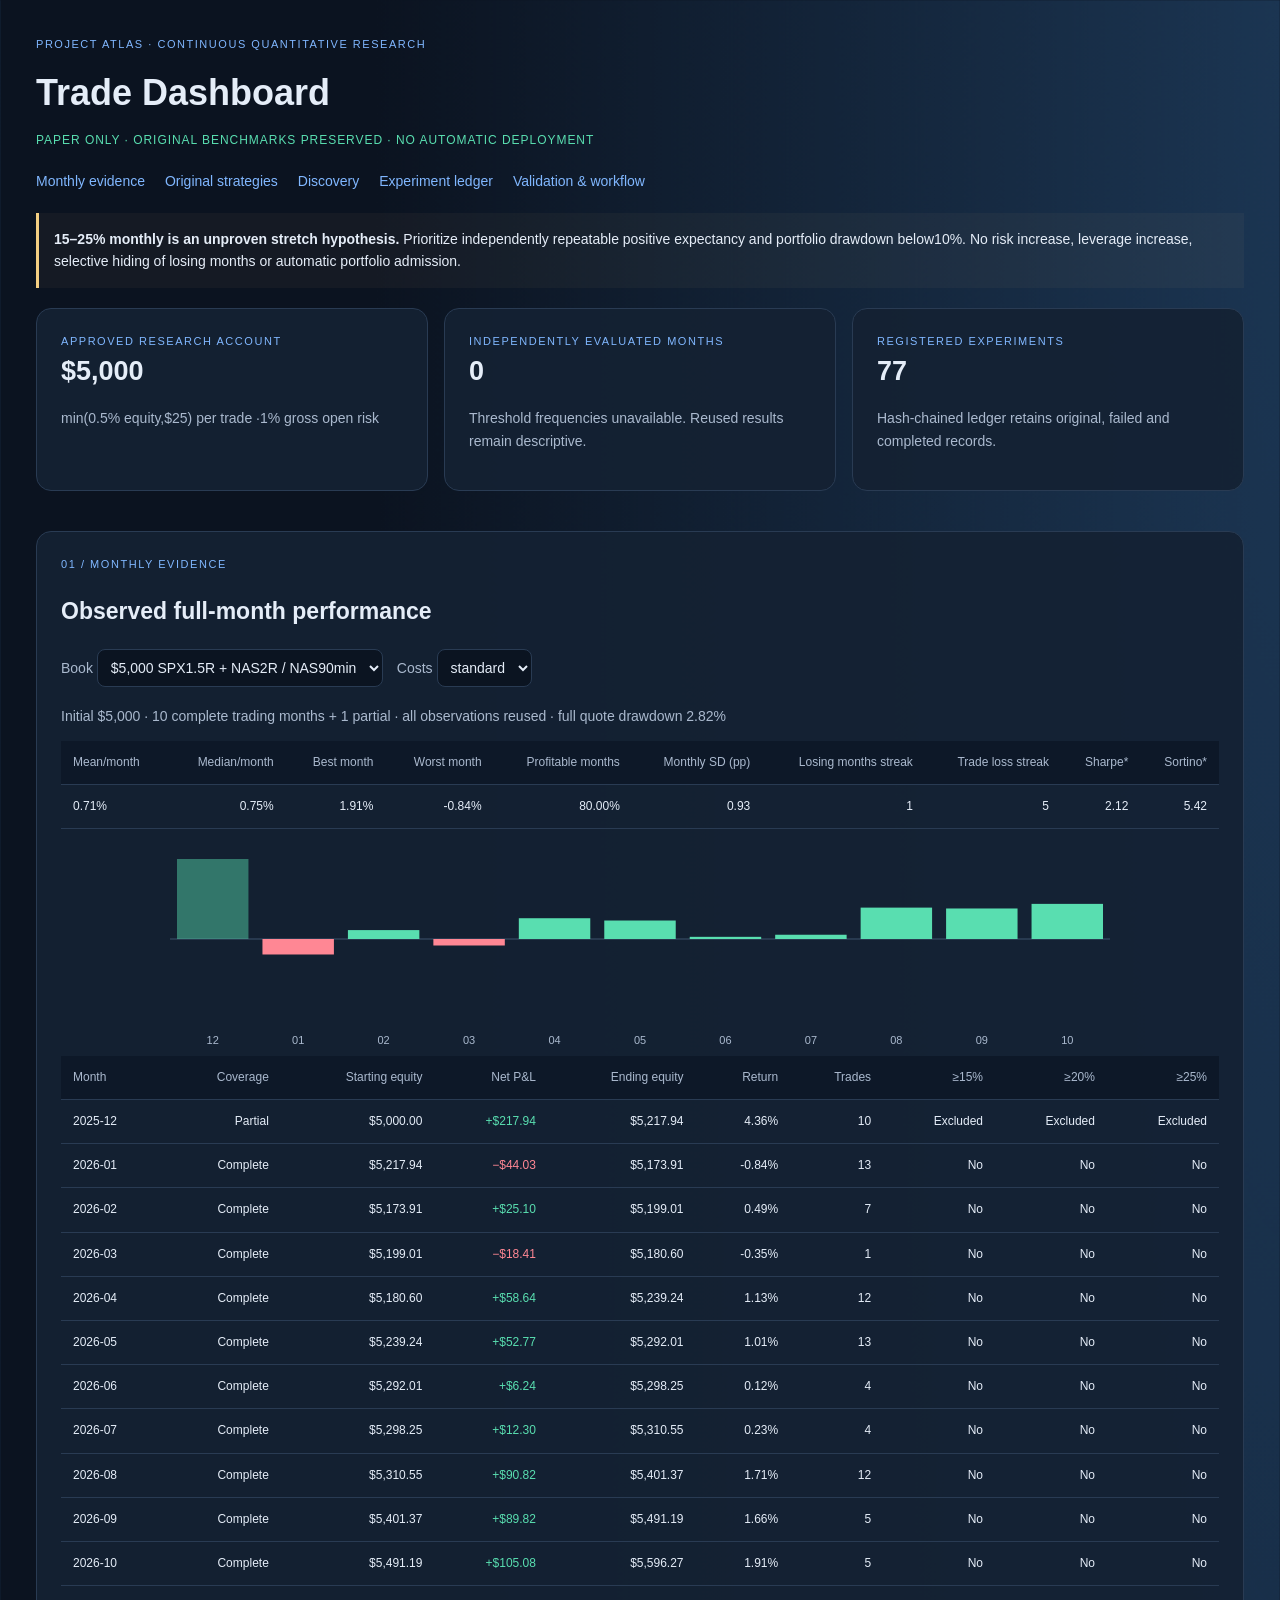
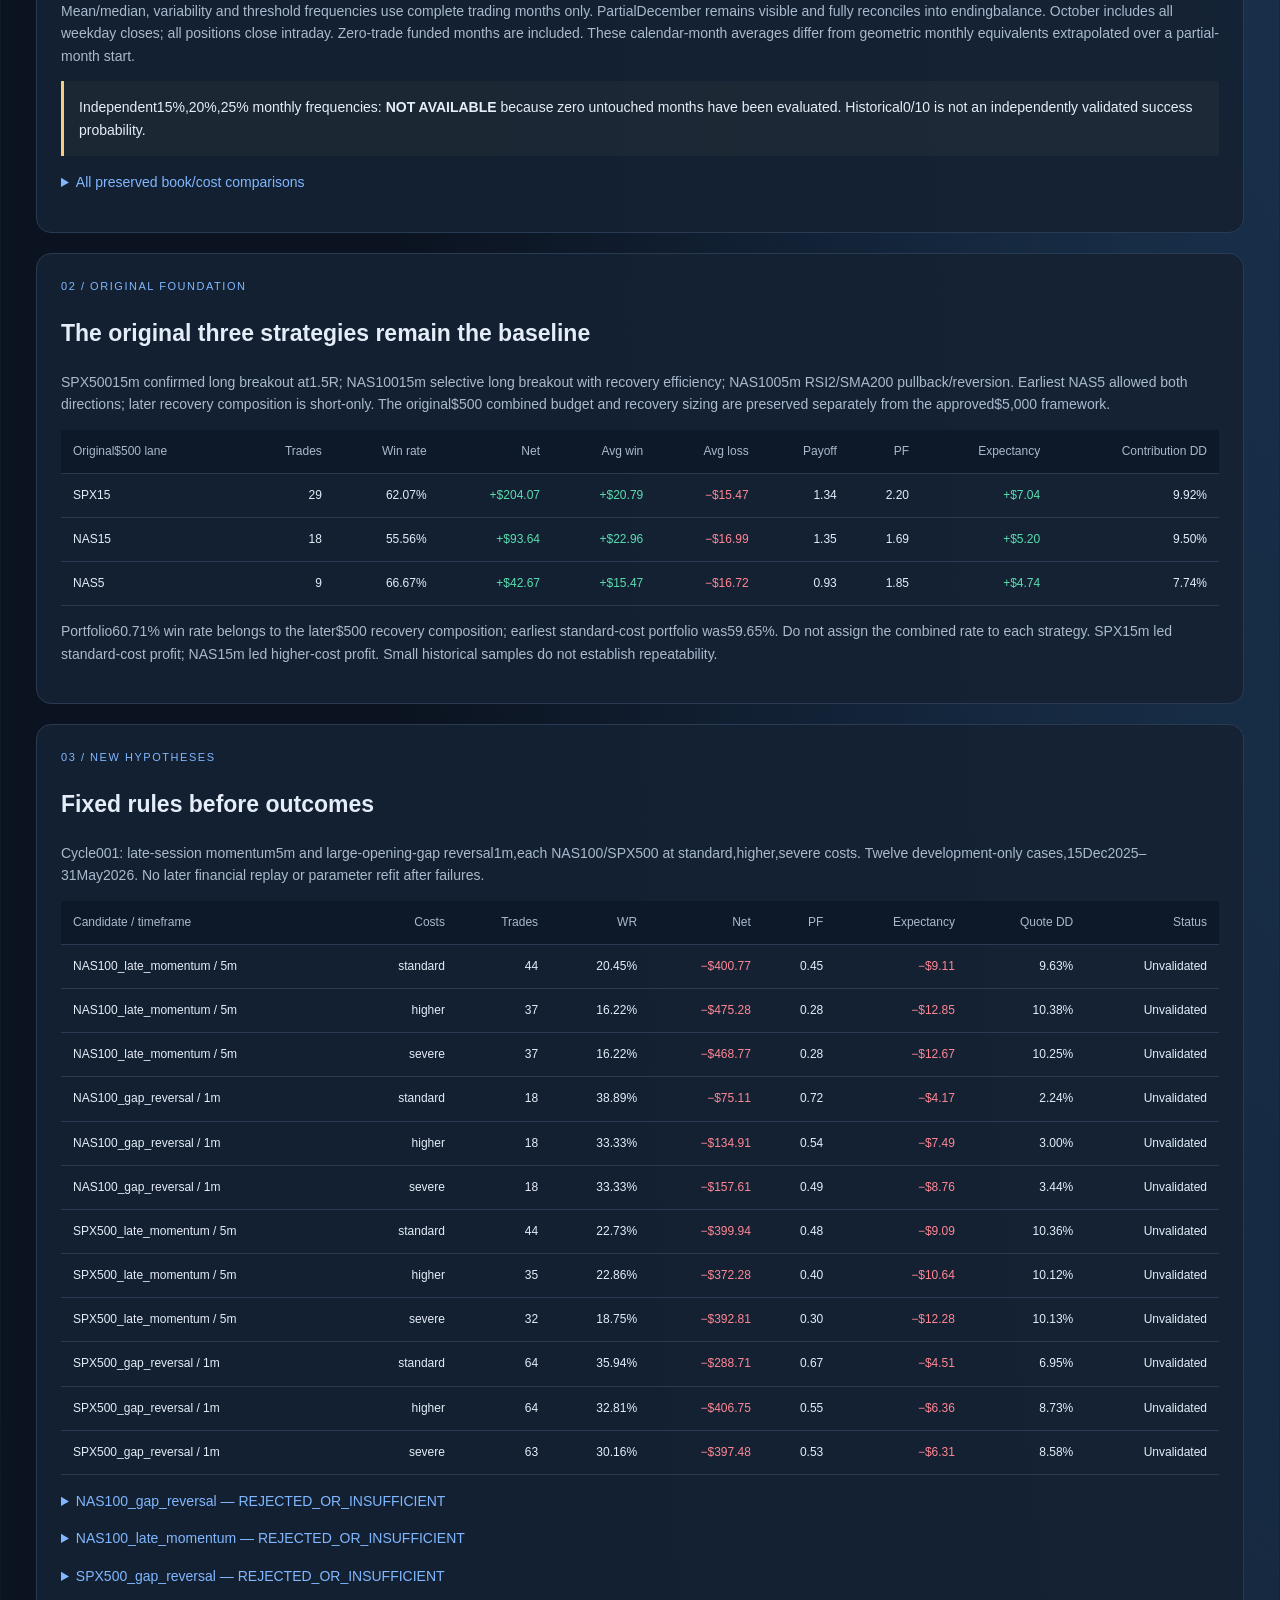
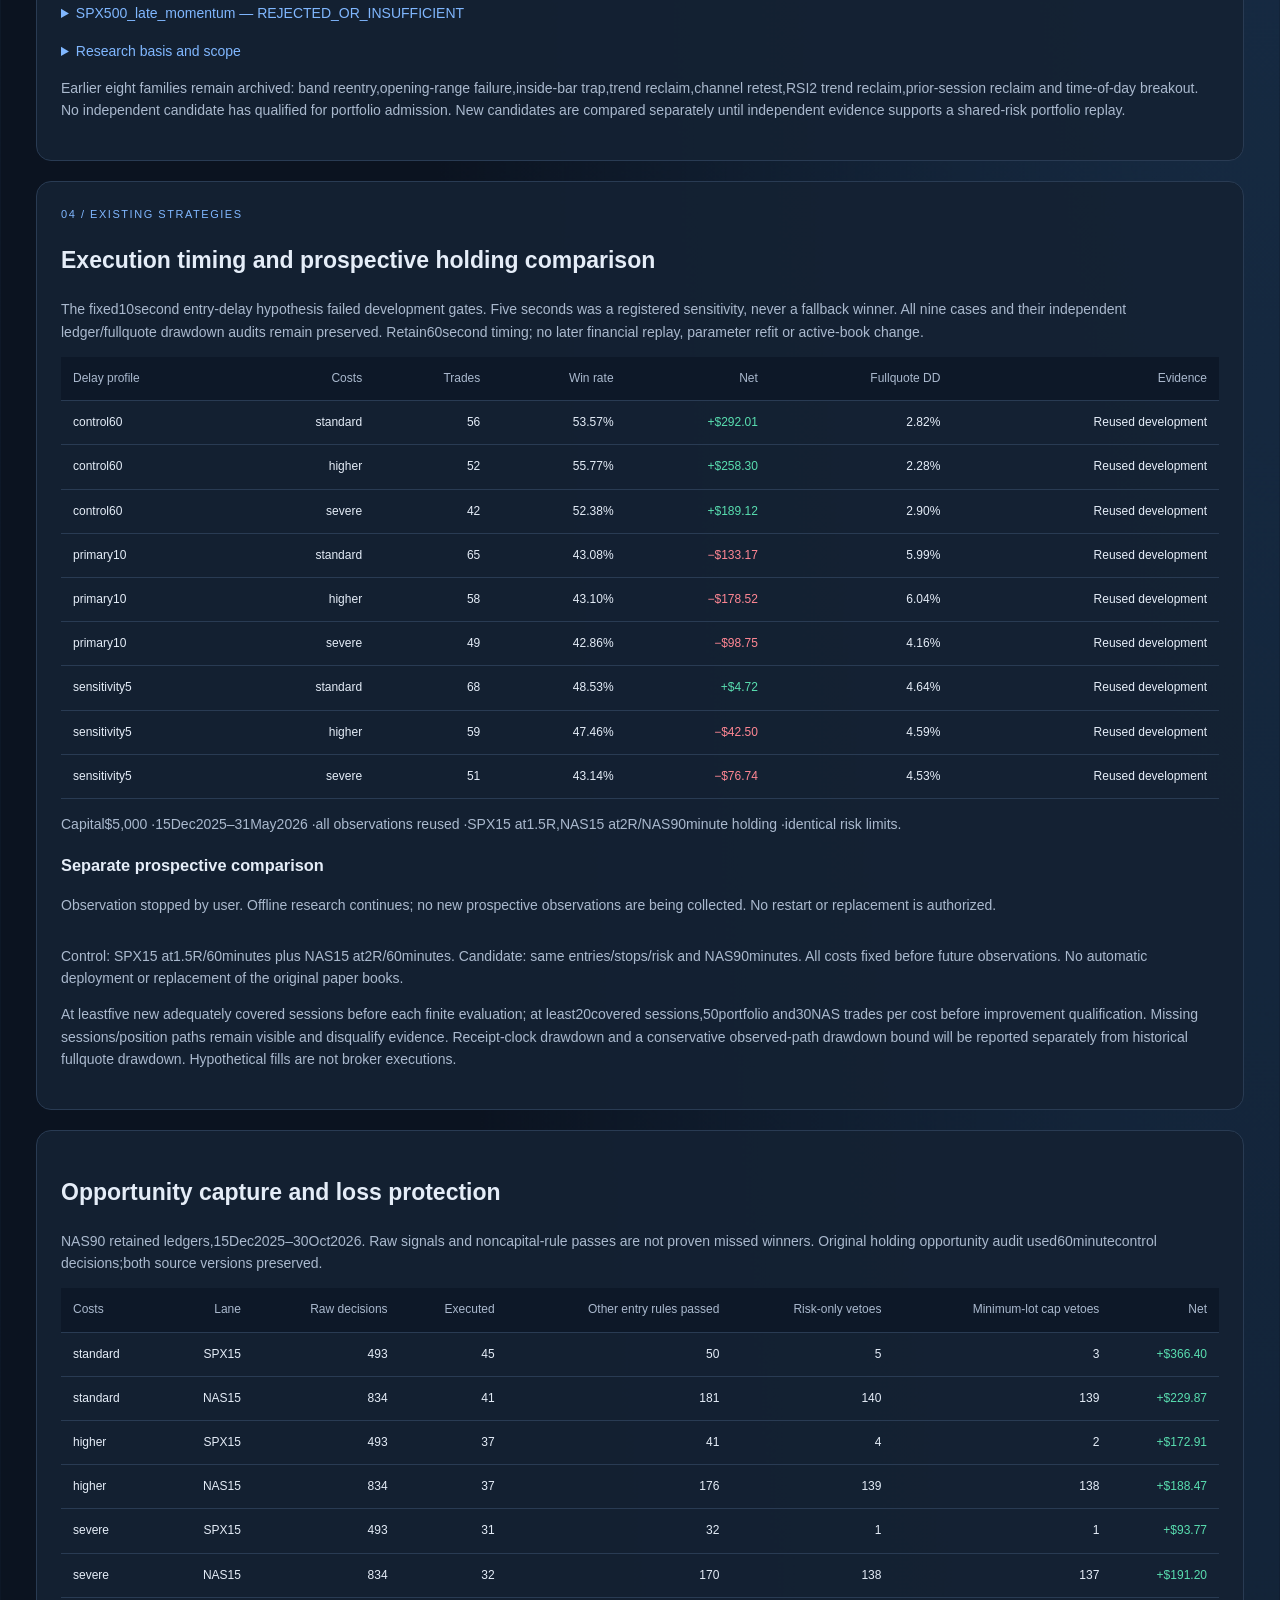
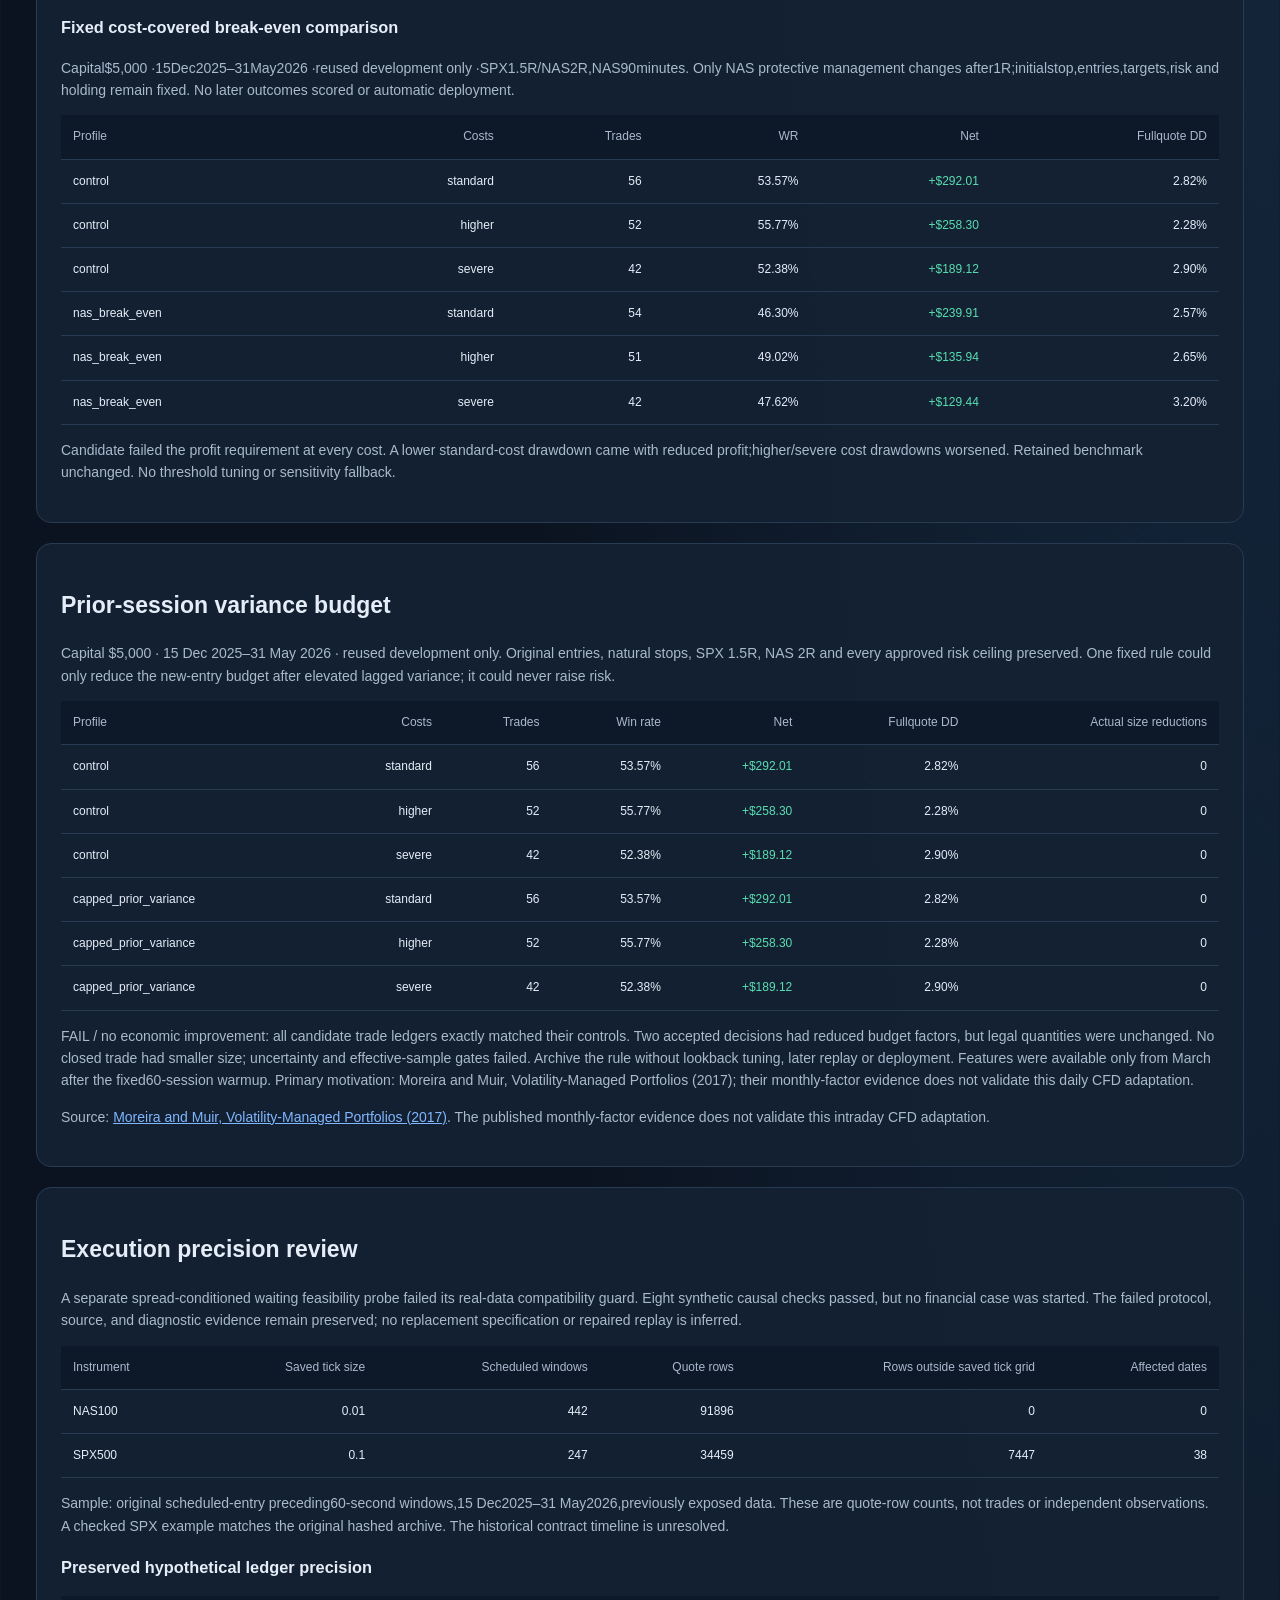
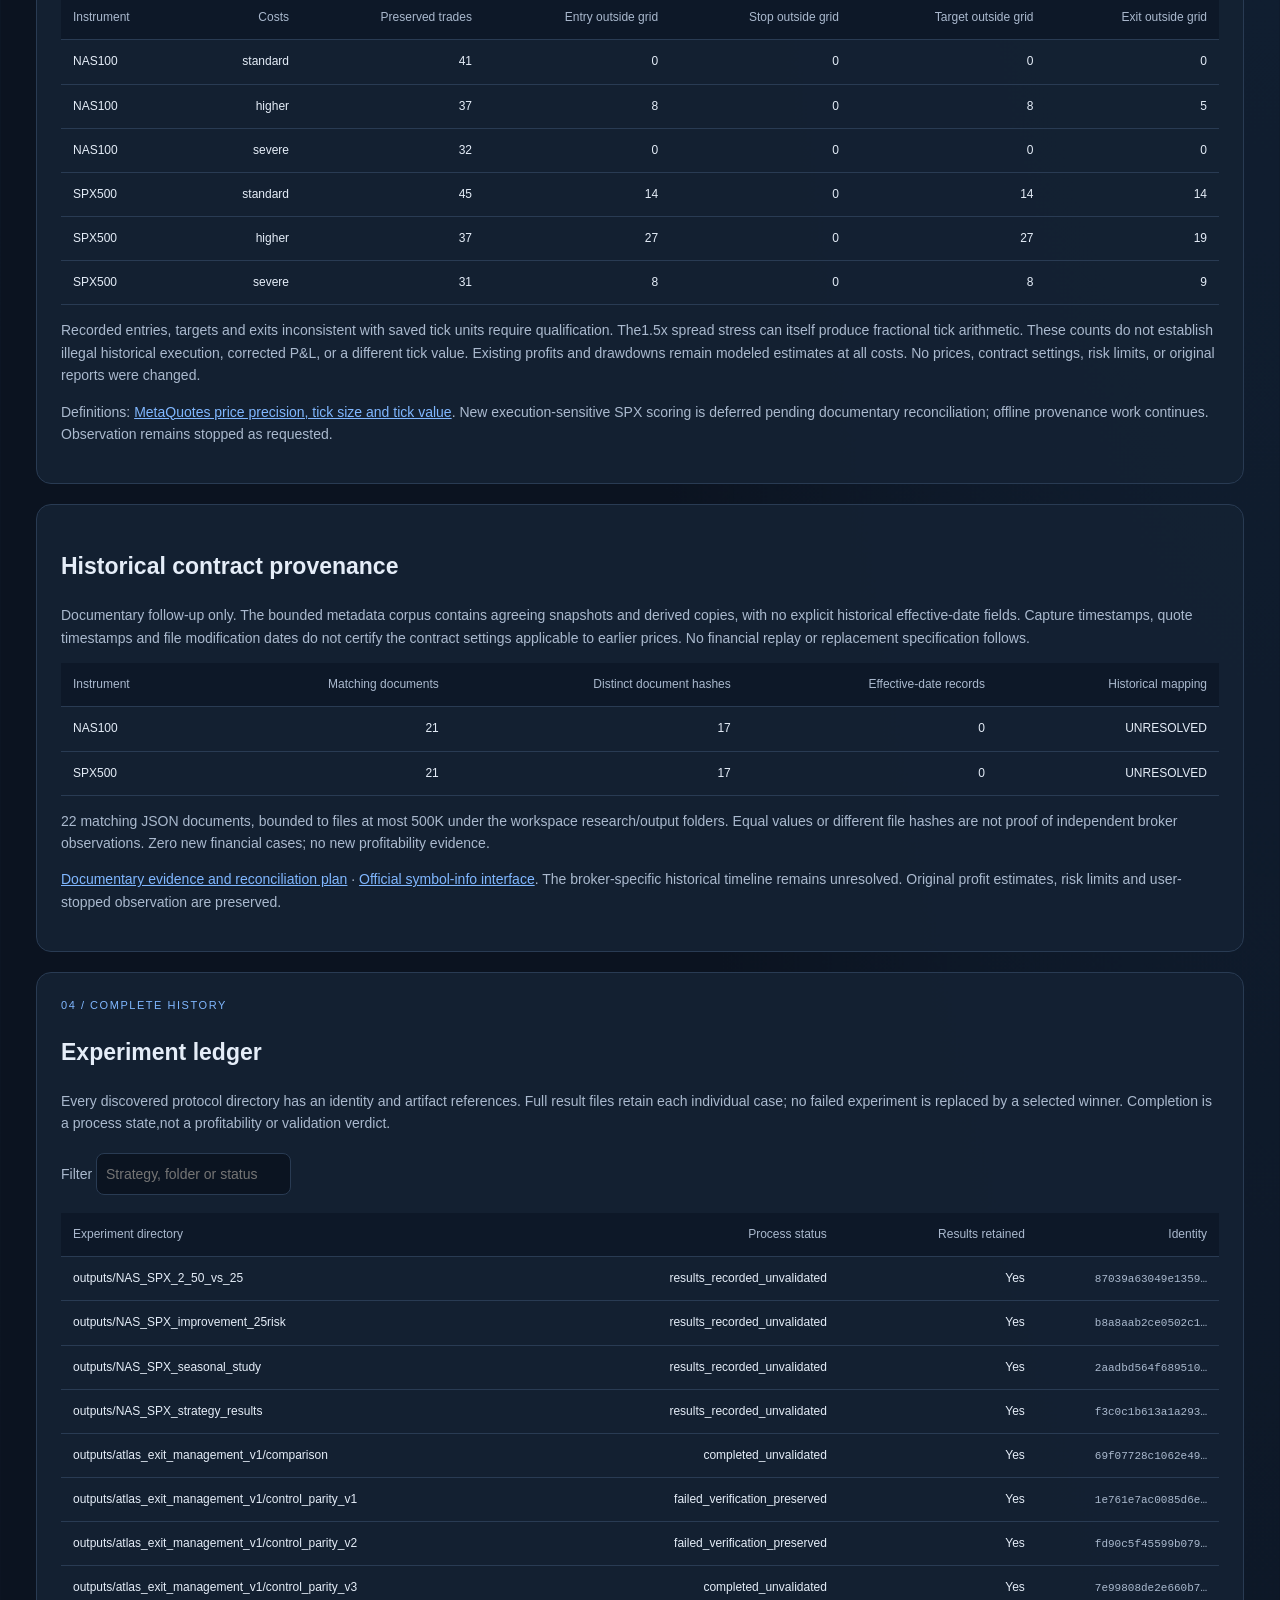
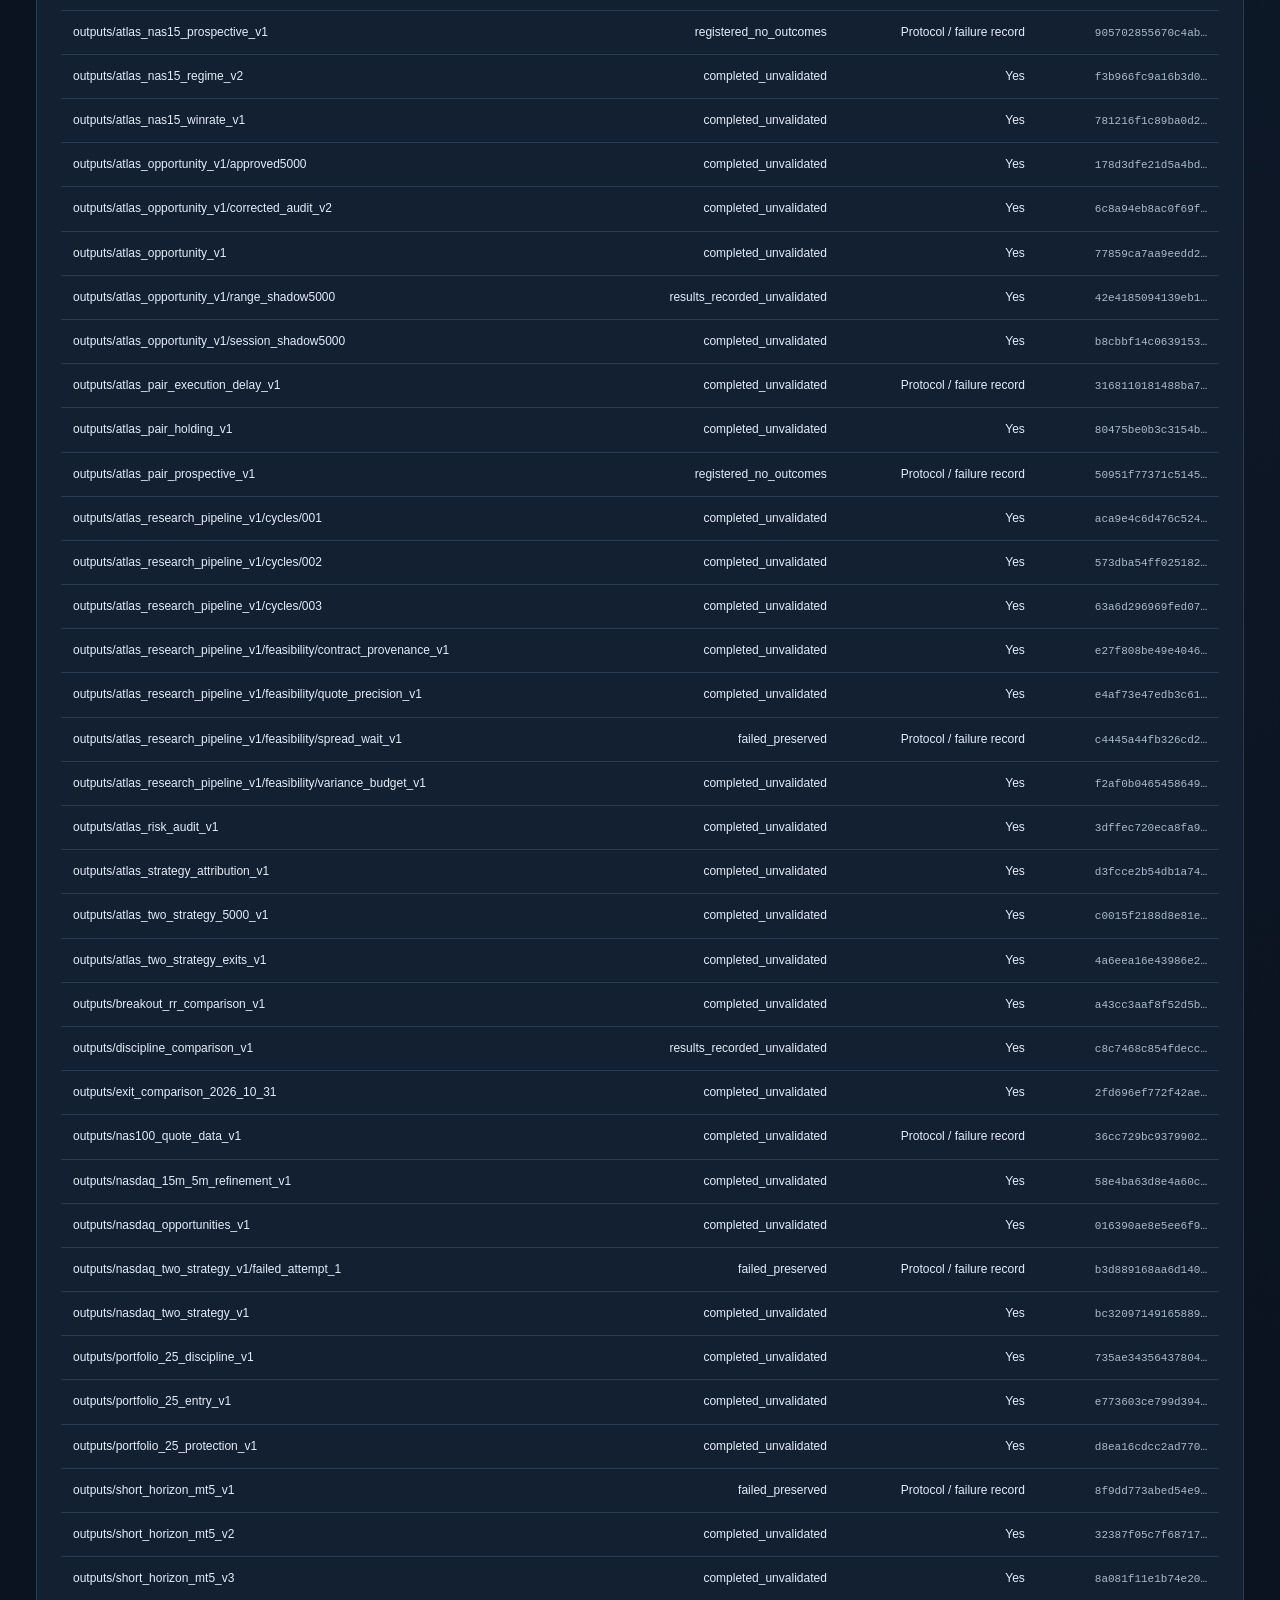
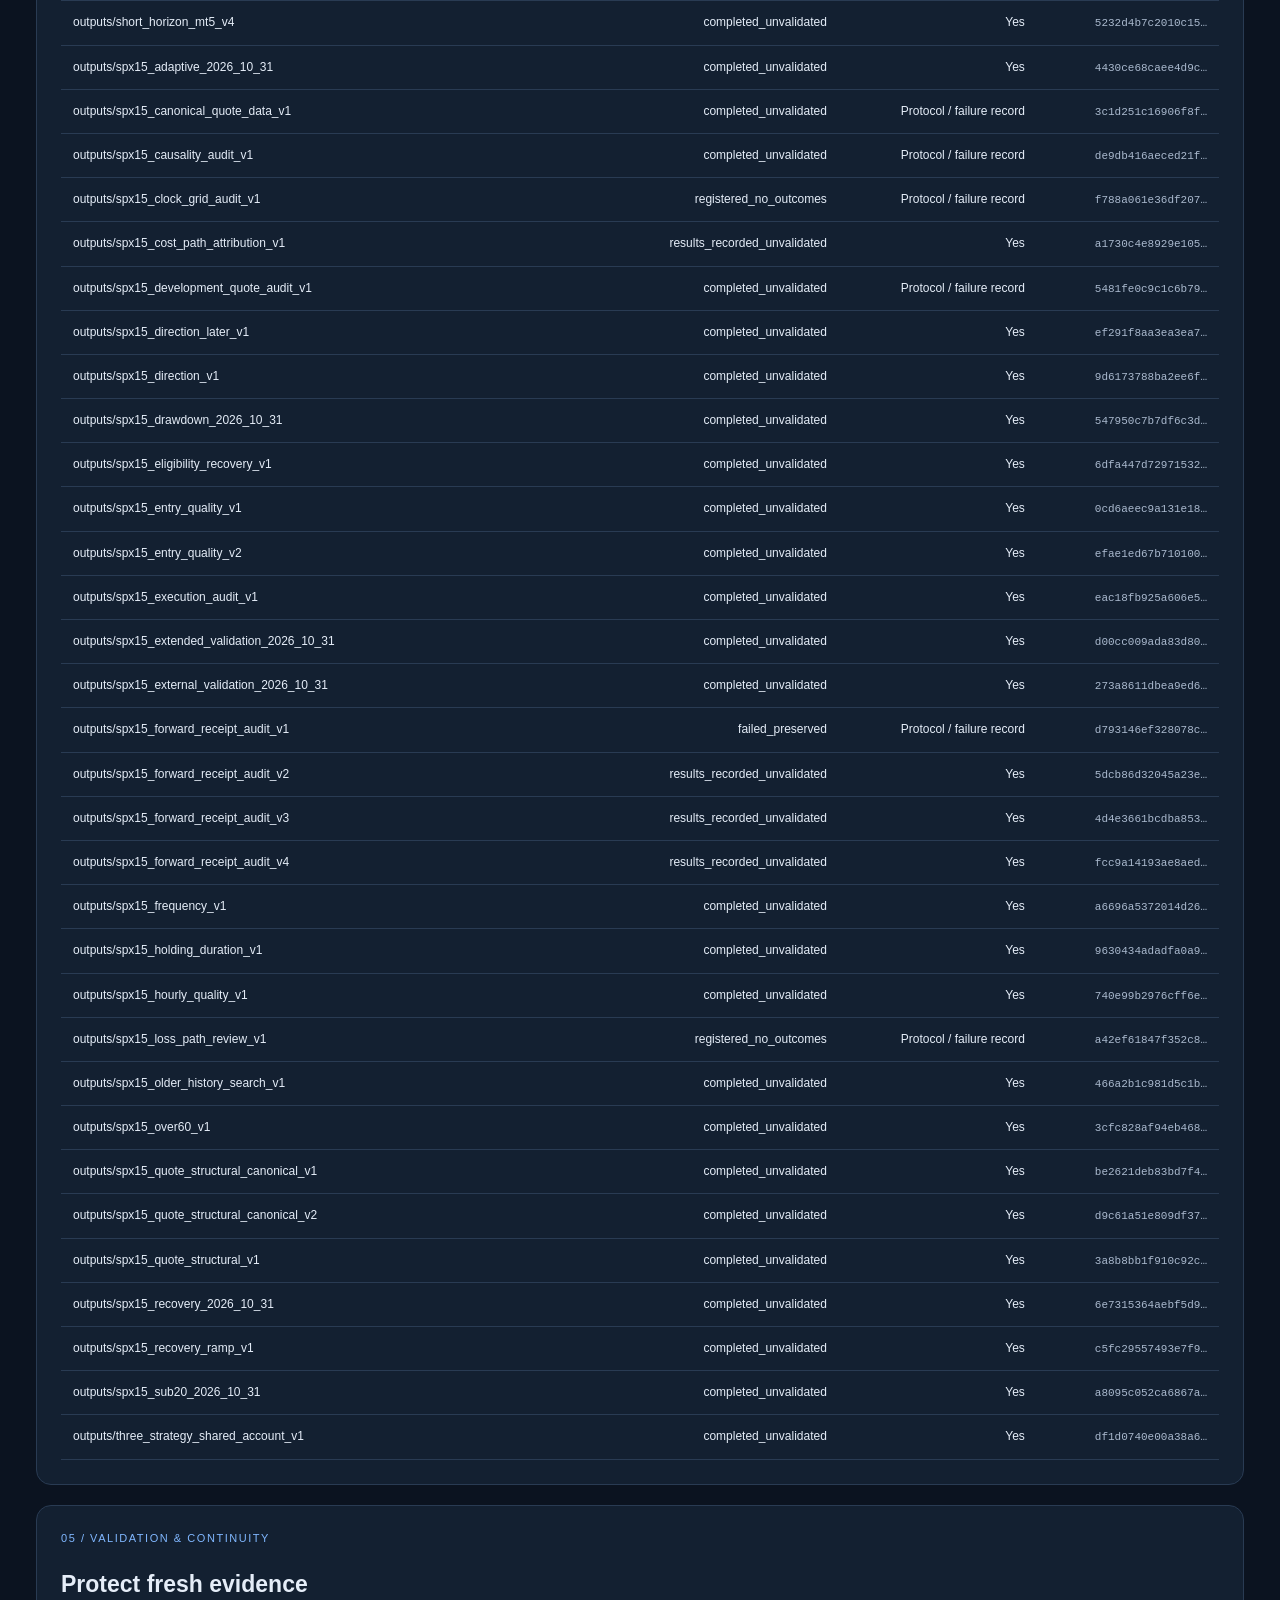
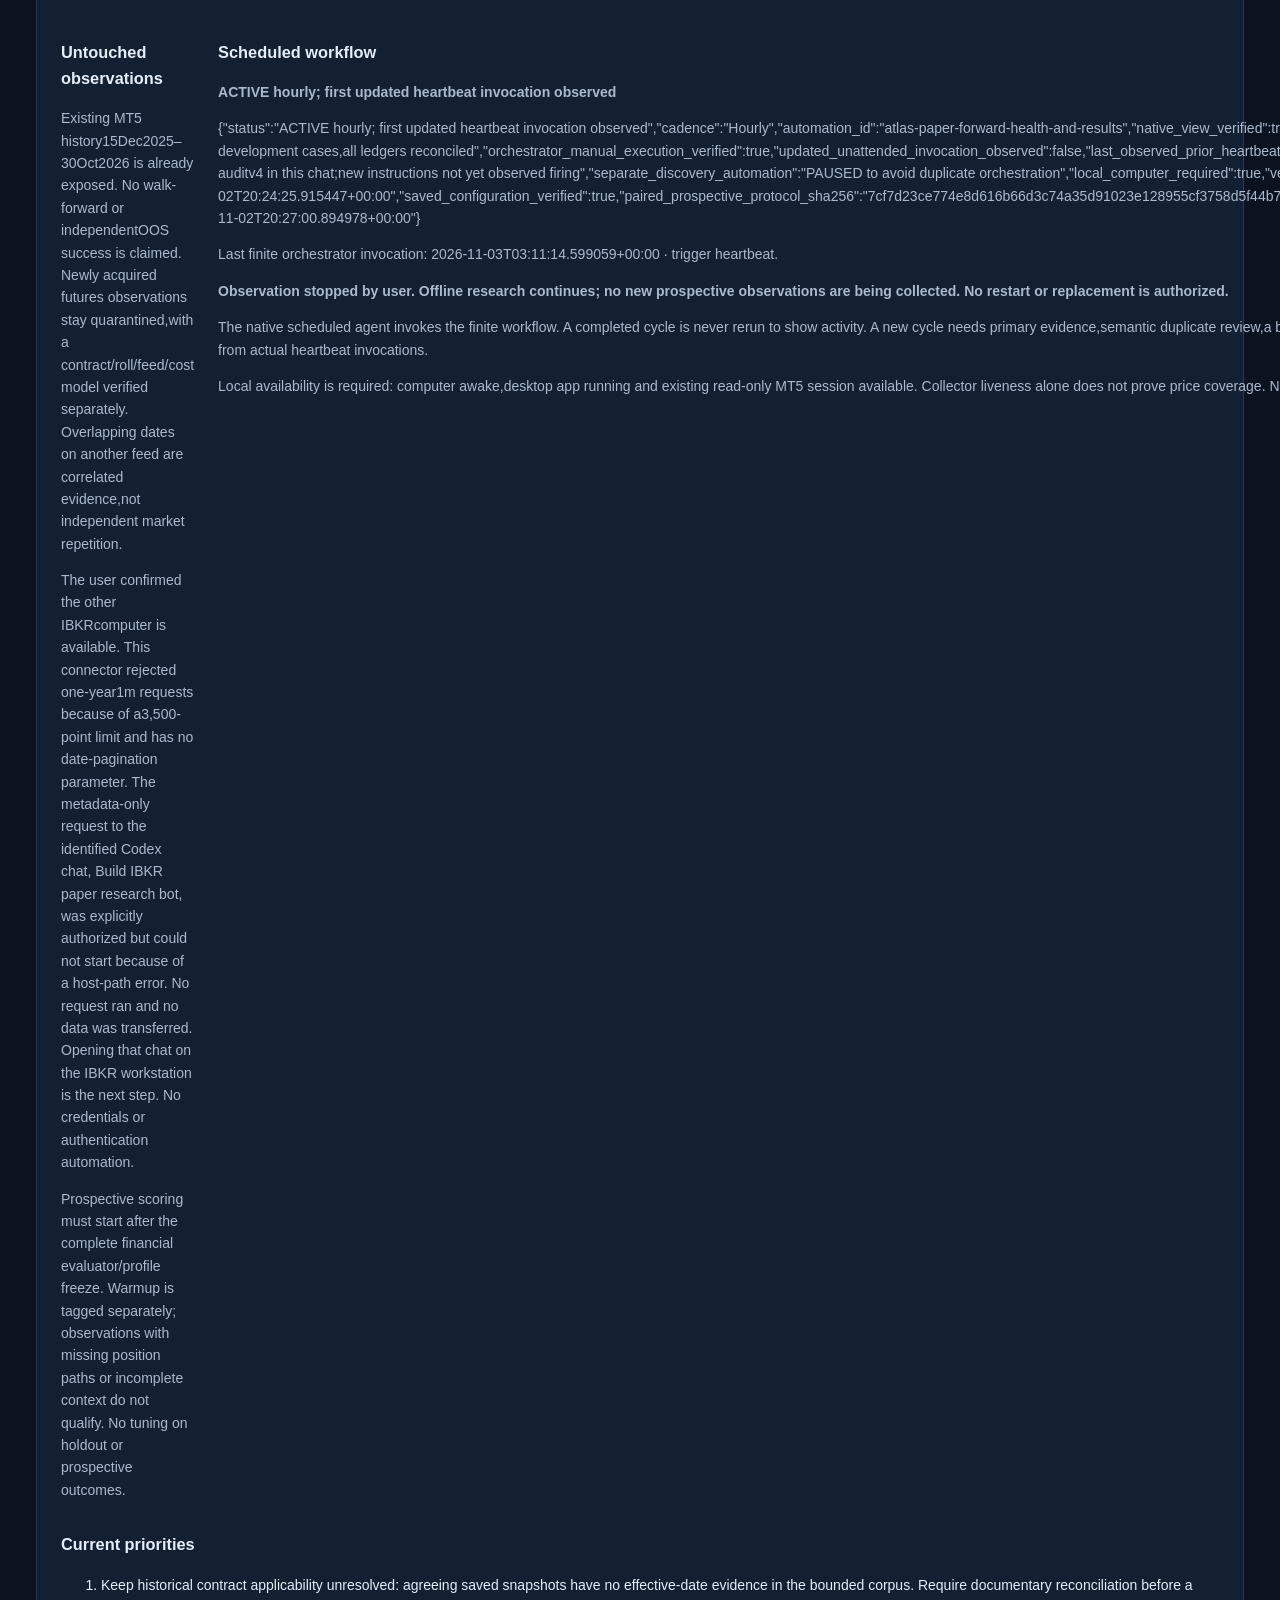
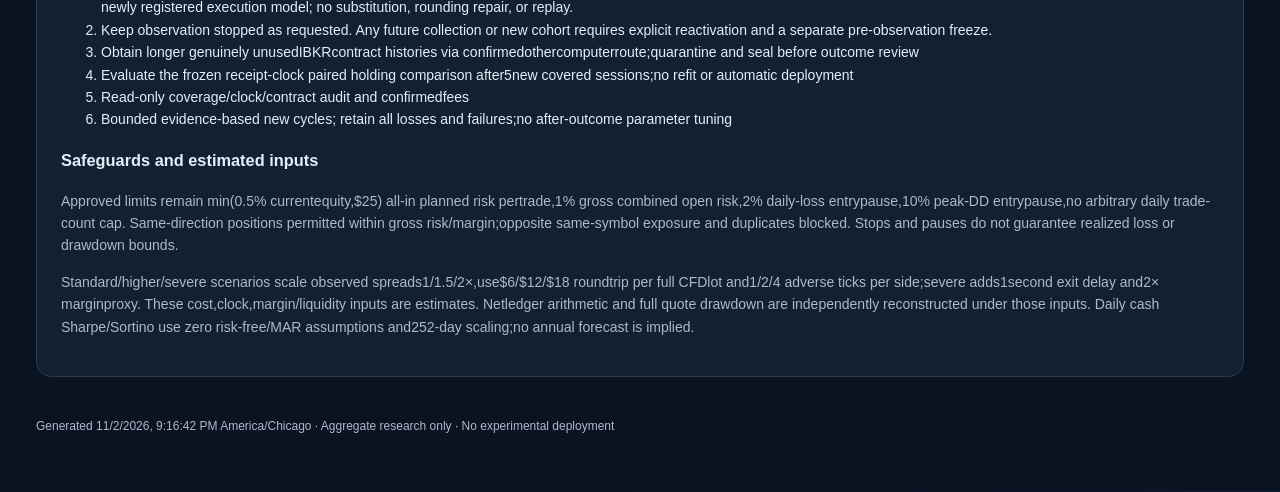
==== commit 7cf08d76: "[privacy reconstruction] Audit Atlas historical contract provenance without replaying financial case" ====
--- a/research/atlas-continuous/2026-11-02/index.html
+++ b/research/atlas-continuous/2026-11-02/index.html
@@ -2,8 +2,8 @@
 <section id="monthly"><div class="eyebrow">01 / MONTHLY EVIDENCE</div><h2>Observed full-month performance</h2><div class="controls"><label>Book <select id="book"></select></label><label>Costs <select id="cost"><option>standard</option><option>higher</option><option>severe</option></select></label></div><p id="monthNote"></p><div id="monthlySummary" class="scroll"></div><svg id="bars" class="chart" role="img" aria-label="Every funded monthly return including partial months"></svg><div id="monthlyRows" class="scroll"></div><p>Mean/median, variability and threshold frequencies use complete trading months only. PartialDecember remains visible and fully reconciles into endingbalance. October includes all weekday closes; all positions close intraday. Zero-trade funded months are included. These calendar-month averages differ from geometric monthly equivalents extrapolated over a partial-month start.</p><div class="notice">Independent15%,20%,25% monthly frequencies: <strong>NOT AVAILABLE</strong> because zero untouched months have been evaluated. Historical0/10 is not an independently validated success probability.</div><details><summary>All preserved book/cost comparisons</summary><div id="allBooks" class="scroll"></div></details></section>
 <section id="baseline"><div class="eyebrow">02 / ORIGINAL FOUNDATION</div><h2>The original three strategies remain the baseline</h2><p>SPX50015m confirmed long breakout at1.5R; NAS10015m selective long breakout with recovery efficiency; NAS1005m RSI2/SMA200 pullback/reversion. Earliest NAS5 allowed both directions; later recovery composition is short-only. The original$500 combined budget and recovery sizing are preserved separately from the approved$5,000 framework.</p><div id="originals" class="scroll"></div><p>Portfolio60.71% win rate belongs to the later$500 recovery composition; earliest standard-cost portfolio was59.65%. Do not assign the combined rate to each strategy. SPX15m led standard-cost profit; NAS15m led higher-cost profit. Small historical samples do not establish repeatability.</p></section>
 <section id="discovery"><div class="eyebrow">03 / NEW HYPOTHESES</div><h2>Fixed rules before outcomes</h2><p>Cycle001: late-session momentum5m and large-opening-gap reversal1m,each NAS100/SPX500 at standard,higher,severe costs. Twelve development-only cases,15Dec2025–31May2026. No later financial replay or parameter refit after failures.</p><div id="newRows" class="scroll"></div><div id="newDecisions"></div><details><summary>Research basis and scope</summary><p><a href="https://doi.org/10.1016/j.jfineco.2018.05.009">Gao etal.,Market intraday momentum</a> motivates the late-session hypothesis; <a href="https://doi.org/10.1016/j.jbankfin.2004.04.006">Grant etal.,Intraday price reversals</a> motivates the gap hypothesis. Fixed protective stops,RR and causal confirmation are our CFD adaptations,not published performance claims. Broker tick counts are not exchange volume or orderbook evidence.</p><p>Late momentum requires first-half-hour and preceding-half-hour direction agreement,one observed entry after15:30 with a completed5m stop and2R target. Gap reversal requires20bp opening gap and the first completed1m reversal after09:40,opening-extreme stop,1.5R and11:00 deadline. One opening-gap event is a signal definition,not an account daily trade quota.</p></details><p>Earlier eight families remain archived: band reentry,opening-range failure,inside-bar trap,trend reclaim,channel retest,RSI2 trend reclaim,prior-session reclaim and time-of-day breakout. No independent candidate has qualified for portfolio admission. New candidates are compared separately until independent evidence supports a shared-risk portfolio replay.</p></section>
-<section id="recent"><div class="eyebrow">04 / EXISTING STRATEGIES</div><h2>Execution timing and prospective holding comparison</h2><p>The fixed10second entry-delay hypothesis failed development gates. Five seconds was a registered sensitivity, never a fallback winner. All nine cases and their independent ledger/fullquote drawdown audits remain preserved. Retain60second timing; no later financial replay, parameter refit or active-book change.</p><div id="delayRows" class="scroll"></div><p>Capital$5,000 ·15Dec2025–31May2026 ·all observations reused ·SPX15 at1.5R,NAS15 at2R/NAS90minute holding ·identical risk limits.</p><h3>Separate prospective comparison</h3><p id="prospectiveState"></p><div id="prospectiveRows" class="scroll"></div><p>Control: SPX15 at1.5R/60minutes plus NAS15 at2R/60minutes. Candidate: same entries/stops/risk and NAS90minutes. All costs fixed before future observations. No automatic deployment or replacement of the original paper books.</p><p>At leastfive new adequately covered sessions before each finite evaluation; at least20covered sessions,50portfolio and30NAS trades per cost before improvement qualification. Missing sessions/position paths remain visible and disqualify evidence. Receipt-clock drawdown and a conservative observed-path drawdown bound will be reported separately from historical fullquote drawdown. Hypothetical fills are not broker executions.</p></section><section id="bottleneck"><h2>Opportunity capture and loss protection</h2><p id="bottleneckNote"></p><div id="bottleneckRows" class="scroll"></div><h3>Fixed cost-covered break-even comparison</h3><p>Capital$5,000 ·15Dec2025–31May2026 ·reused development only ·SPX1.5R/NAS2R,NAS90minutes. Only NAS protective management changes after1R;initialstop,entries,targets,risk and holding remain fixed. No later outcomes scored or automatic deployment.</p><div id="beRows" class="scroll"></div><p>Candidate failed the profit requirement at every cost. A lower standard-cost drawdown came with reduced profit;higher/severe cost drawdowns worsened. Retained benchmark unchanged. No threshold tuning or sensitivity fallback.</p></section><section id="variance"><h2>Prior-session variance budget</h2><p>Capital $5,000 · 15 Dec 2025–31 May 2026 · reused development only. Original entries, natural stops, SPX 1.5R, NAS 2R and every approved risk ceiling preserved. One fixed rule could only reduce the new-entry budget after elevated lagged variance; it could never raise risk.</p><div id="varianceRows" class="scroll"></div><p id="varianceNote"></p><p>Source: <a href="https://amoreira2.github.io/alan-moreira.github.io/VolPortfolios_published.pdf">Moreira and Muir, Volatility-Managed Portfolios (2017)</a>. The published monthly-factor evidence does not validate this intraday CFD adaptation.</p></section><section id="precision"><h2>Execution precision review</h2><p>A separate spread-conditioned waiting feasibility probe failed its real-data compatibility guard. Eight synthetic causal checks passed, but no financial case was started. The failed protocol, source, and diagnostic evidence remain preserved; no replacement specification or repaired replay is inferred.</p><div id="precisionRows" class="scroll"></div><p>Sample: original scheduled-entry preceding60-second windows,15 Dec2025–31 May2026,previously exposed data. These are quote-row counts, not trades or independent observations. A checked SPX example matches the original hashed archive. The historical contract timeline is unresolved.</p><h3>Preserved hypothetical ledger precision</h3><div id="precisionFillRows" class="scroll"></div><p>Recorded entries, targets and exits inconsistent with saved tick units require qualification. The1.5x spread stress can itself produce fractional tick arithmetic. These counts do not establish illegal historical execution, corrected P&amp;L, or a different tick value. Existing profits and drawdowns remain modeled estimates at all costs. No prices, contract settings, risk limits, or original reports were changed.</p><p>Definitions: <a href="https://www.mql5.com/en/book/automation/symbols/symbols_point_tick">MetaQuotes price precision, tick size and tick value</a>. New execution-sensitive SPX scoring is deferred pending documentary reconciliation; offline provenance work continues. Observation remains stopped as requested.</p></section><section id="registry"><div class="eyebrow">04 / COMPLETE HISTORY</div><h2>Experiment ledger</h2><p>Every discovered protocol directory has an identity and artifact references. Full result files retain each individual case; no failed experiment is replaced by a selected winner. Completion is a process state,not a profitability or validation verdict.</p><div class="controls"><label>Filter <input id="filter" placeholder="Strategy, folder or status"></label></div><div id="registryRows" class="scroll"></div></section>
-<section id="validation"><div class="eyebrow">05 / VALIDATION & CONTINUITY</div><h2>Protect fresh evidence</h2><div class="cols"><div><h3>Untouched observations</h3><p>Existing MT5 history15Dec2025–30Oct2026 is already exposed. No walk-forward or independentOOS success is claimed. Newly acquired futures observations stay quarantined,with a contract/roll/feed/cost model verified separately. Overlapping dates on another feed are correlated evidence,not independent market repetition.</p><p>The user confirmed the other IBKRcomputer is available. This connector rejected one-year1m requests because of a3,500-point limit and has no date-pagination parameter. The metadata-only request to the identified Codex chat, Build IBKR paper research bot, was explicitly authorized but could not start because of a host-path error. No request ran and no data was transferred. Opening that chat on the IBKR workstation is the next step. No credentials or authentication automation.</p><p>Prospective scoring must start after the complete financial evaluator/profile freeze. Warmup is tagged separately; observations with missing position paths or incomplete context do not qualify. No tuning on holdout or prospective outcomes.</p></div><div><h3>Scheduled workflow</h3><div id="schedule"></div><p>The native scheduled agent invokes the finite workflow. A completed cycle is never rerun to show activity. A new cycle needs primary evidence,semantic duplicate review,a bounded preregistered rule set,source/data identities and full failure retention. Logs distinguish manual verification from actual heartbeat invocations.</p><p>Local availability is required: computer awake,desktop app running and existing read-only MT5 session available. Collector liveness alone does not prove price coverage. No duplicate collector,restart of old supervisors,live-capital orders or experimental deployment.</p></div></div><h3>Current priorities</h3><ol id="priorities"></ol><h3>Safeguards and estimated inputs</h3><p>Approved limits remain min(0.5% currentequity,$25) all-in planned risk pertrade,1% gross combined open risk,2% daily-loss entrypause,10% peak-DD entrypause,no arbitrary daily trade-count cap. Same-direction positions permitted within gross risk/margin;opposite same-symbol exposure and duplicates blocked. Stops and pauses do not guarantee realized loss or drawdown bounds.</p><p>Standard/higher/severe scenarios scale observed spreads1/1.5/2×,use$6/$12/$18 roundtrip per full CFDlot and1/2/4 adverse ticks per side;severe adds1second exit delay and2× marginproxy. These cost,clock,margin/liquidity inputs are estimates. Netledger arithmetic and full quote drawdown are independently reconstructed under those inputs. Daily cash Sharpe/Sortino use zero risk-free/MAR assumptions and252-day scaling;no annual forecast is implied.</p></section><footer id="footer"></footer></main><script id="data" type="application/json">{"created_utc":"2026-11-03T01:30:56.016377+00:00","objective":"Investigate15/20/25percent monthly net as stretchhypotheses;positiveindependentexpectancy first;DDtargetbelow10;no riskincreases","monthly":[{"book":"earliest_both_direction","cost":"standard","initial_equity":500.0,"monthly":{"months":[{"month":"2025-12","starting_equity":500.0,"ending_equity":657.8500000000366,"net_pnl":157.8500000000366,"return_pct":31.57000000000732,"trades":16,"complete_trading_month":false,"partial_reason":"Funded window starts/ends within weekday coverage","independent":false},{"month":"2026-01","starting_equity":657.8500000000366,"ending_equity":622.9400000000586,"net_pnl":-34.909999999978,"return_pct":-5.306680854294452,"trades":10,"complete_trading_month":true,"partial_reason":null,"independent":false},{"month":"2026-02","starting_equity":622.9400000000586,"ending_equity":628.2100000000661,"net_pnl":5.270000000007492,"return_pct":0.8459883776939988,"trades":3,"complete_trading_month":true,"partial_reason":null,"independent":false},{"month":"2026-03","starting_equity":628.2100000000661,"ending_equity":628.2100000000661,"net_pnl":0,"return_pct":0.0,"trades":0,"complete_trading_month":true,"partial_reason":null,"independent":false},{"month":"2026-04","starting_equity":628.2100000000661,"ending_equity":670.4100000000592,"net_pnl":42.19999999999309,"return_pct":6.71749892551673,"trades":6,"complete_trading_month":true,"partial_reason":null,"independent":false},{"month":"2026-05","starting_equity":670.4100000000592,"ending_equity":727.2400000000688,"net_pnl":56.83000000000956,"return_pct":8.476902194180358,"trades":9,"complete_trading_month":true,"partial_reason":null,"independent":false},{"month":"2026-06","starting_equity":727.2400000000688,"ending_equity":747.5400000000697,"net_pnl":20.30000000000087,"return_pct":2.7913756119023914,"trades":2,"complete_trading_month":true,"partial_reason":null,"independent":false},{"month":"2026-07","starting_equity":747.5400000000697,"ending_equity":731.0400000000681,"net_pnl":-16.500000000001638,"return_pct":-2.2072397463681006,"trades":3,"complete_trading_month":true,"partial_reason":null,"independent":false},{"month":"2026-08","starting_equity":731.0400000000681,"ending_equity":772.2200000000613,"net_pnl":41.17999999999327,"return_pct":5.6330706938046395,"trades":5,"complete_trading_month":true,"partial_reason":null,"independent":false},{"month":"2026-09","starting_equity":772.2200000000613,"ending_equity":772.2200000000613,"net_pnl":0,"return_pct":0.0,"trades":0,"complete_trading_month":true,"partial_reason":null,"independent":false},{"month":"2026-10","starting_equity":772.2200000000613,"ending_equity":818.3500000000616,"net_pnl":46.130000000000294,"return_pct":5.973686255211809,"trades":3,"complete_trading_month":true,"partial_reason":null,"independent":false}],"statistics":{"full_trading_months":10,"partial_months":1,"average_monthly_net_return_pct":2.2924601457647378,"median_monthly_net_return_pct":1.8186819947981951,"best_month_pct":8.476902194180358,"worst_month_pct":-5.306680854294452,"profitable_months_pct":60.0,"monthly_sample_std_percentage_points":4.389198654666396,"longest_losing_month_streak":1,"thresholds":{"15":{"months_reached":0,"eligible_months":10,"frequency_pct":0.0},"20":{"months_reached":0,"eligible_months":10,"frequency_pct":0.0},"25":{"months_reached":0,"eligible_months":10,"frequency_pct":0.0}},"independent_thresholds":{"15":{"months_reached":null,"eligible_months":0,"frequency_pct":null},"20":{"months_reached":null,"eligible_months":0,"frequency_pct":null},"25":{"months_reached":null,"eligible_months":0,"frequency_pct":null}},"independently_evaluated":false},"method":"Net cash from all economic fills with every position closed intraday; original all-in cost scenario retained. Zero-trade funded months included. Partial December excluded from headline mean/median/thresholds. October covers all weekday closes. No inference of independent frequency from reused prices."},"metrics":{"initial_balance":500.0,"ending_balance":818.3500000000615,"net_pnl":318.35000000006147,"return_pct":63.670000000012294,"elapsed_calendar_days":320,"business_day_observations":230,"annualized_extrapolation_pct":75.47717458577672,"profit_factor":1.8522514322431047,"expectancy_dollars":5.585087719299324,"expectancy_planned_R":0.3497630262723732,"sharpe_annualized_rf0":2.0300817476400335,"sortino_annualized_MAR0":6.283224923624983,"average_win":20.349705882353796,"average_loss":-16.240869565215977,"max_consecutive_losses":3,"trades":57,"wins":34,"losses":23,"flats":0,"win_rate":59.64912280701754,"all_positions_closed_intraday":true,"realized_payoff_ratio":1.252993615929159,"average_winning_planned_R":1.1645342042117144,"average_losing_planned_R":-0.854681323724914,"worst_trade":-25.099999999997237,"largest_loss_over_planned":3.219999999997963},"quote_drawdown_pct":13.761170923927466,"ledger_sha256":"c1fda71c1409502a24fd94f1bed2b72ef803e7eb5db08194c15e256a40d49af3","reused_observations":true,"independent_validation":false},{"book":"earliest_both_direction","cost":"higher","initial_equity":500.0,"monthly":{"months":[{"month":"2025-12","starting_equity":500.0,"ending_equity":655.7450000000008,"net_pnl":155.7450000000008,"return_pct":31.14900000000016,"trades":14,"complete_trading_month":false,"partial_reason":"Funded window starts/ends within weekday coverage","independent":false},{"month":"2026-01","starting_equity":655.7450000000008,"ending_equity":668.5350000000042,"net_pnl":12.790000000003422,"return_pct":1.9504533012075436,"trades":6,"complete_trading_month":true,"partial_reason":null,"independent":false},{"month":"2026-02","starting_equity":668.5350000000042,"ending_equity":672.0350000000019,"net_pnl":3.499999999997745,"return_pct":0.5235327993295374,"trades":3,"complete_trading_month":true,"partial_reason":null,"independent":false},{"month":"2026-03","starting_equity":672.0350000000019,"ending_equity":672.0350000000019,"net_pnl":0,"return_pct":0.0,"trades":0,"complete_trading_month":true,"partial_reason":null,"independent":false},{"month":"2026-04","starting_equity":672.0350000000019,"ending_equity":727.2550000000057,"net_pnl":55.22000000000382,"return_pct":8.216833944661165,"trades":4,"complete_trading_month":true,"partial_reason":null,"independent":false},{"month":"2026-05","starting_equity":727.2550000000057,"ending_equity":773.6100000000183,"net_pnl":46.35500000001259,"return_pct":6.373967865468402,"trades":9,"complete_trading_month":true,"partial_reason":null,"independent":false},{"month":"2026-06","starting_equity":773.6100000000183,"ending_equity":764.8100000000144,"net_pnl":-8.80000000000393,"return_pct":-1.1375240754390095,"trades":1,"complete_trading_month":true,"partial_reason":null,"independent":false},{"month":"2026-07","starting_equity":764.8100000000144,"ending_equity":745.4600000000207,"net_pnl":-19.349999999993635,"return_pct":-2.530040140687657,"trades":3,"complete_trading_month":true,"partial_reason":null,"independent":false},{"month":"2026-08","starting_equity":745.4600000000207,"ending_equity":725.8400000000314,"net_pnl":-19.619999999989272,"return_pct":-2.6319319614719405,"trades":4,"complete_trading_month":true,"partial_reason":null,"independent":false},{"month":"2026-09","starting_equity":725.8400000000314,"ending_equity":725.8400000000314,"net_pnl":0,"return_pct":0.0,"trades":0,"complete_trading_month":true,"partial_reason":null,"independent":false},{"month":"2026-10","starting_equity":725.8400000000314,"ending_equity":774.3800000000308,"net_pnl":48.539999999999424,"return_pct":6.6874242257243095,"trades":3,"complete_trading_month":true,"partial_reason":null,"independent":false}],"statistics":{"full_trading_months":10,"partial_months":1,"average_monthly_net_return_pct":1.745271595879235,"median_monthly_net_return_pct":0.2617663996647687,"best_month_pct":8.216833944661165,"worst_month_pct":-2.6319319614719405,"profitable_months_pct":50.0,"monthly_sample_std_percentage_points":3.959604700006367,"longest_losing_month_streak":3,"thresholds":{"15":{"months_reached":0,"eligible_months":10,"frequency_pct":0.0},"20":{"months_reached":0,"eligible_months":10,"frequency_pct":0.0},"25":{"months_reached":0,"eligible_months":10,"frequency_pct":0.0}},"independent_thresholds":{"15":{"months_reached":null,"eligible_months":0,"frequency_pct":null},"20":{"months_reached":null,"eligible_months":0,"frequency_pct":null},"25":{"months_reached":null,"eligible_months":0,"frequency_pct":null}},"independently_evaluated":false},"method":"Net cash from all economic fills with every position closed intraday; original all-in cost scenario retained. Zero-trade funded months included. Partial December excluded from headline mean/median/thresholds. October covers all weekday closes. No inference of independent frequency from reused prices."},"metrics":{"initial_balance":500.0,"ending_balance":774.3800000000309,"net_pnl":274.3800000000309,"return_pct":54.87600000000619,"elapsed_calendar_days":320,"business_day_observations":230,"annualized_extrapolation_pct":64.7572798992816,"profit_factor":1.92442976988663,"expectancy_dollars":5.837872340426189,"expectancy_planned_R":0.3388543107748522,"sharpe_annualized_rf0":1.9077758835841323,"sortino_annualized_MAR0":6.078729516937026,"average_win":19.039666666666985,"average_loss":-17.45941176470463,"max_consecutive_losses":4,"trades":47,"wins":30,"losses":17,"flats":0,"win_rate":63.829787234042556,"all_positions_closed_intraday":true,"realized_payoff_ratio":1.0905102029357567,"average_winning_planned_R":1.0681842212099093,"average_losing_planned_R":-0.9481984723458374,"worst_trade":-42.349999999992725,"largest_loss_over_planned":20.99999999999818},"quote_drawdown_pct":11.89638042904701,"ledger_sha256":"32f36e0756e2f29132ebb433788659e18f5d2ecea2d8f81ed0a70a9fb46fc6d3","reused_observations":true,"independent_validation":false},{"book":"recovery_filter","cost":"standard","initial_equity":500.0,"monthly":{"months":[{"month":"2025-12","starting_equity":500.0,"ending_equity":668.7000000000338,"net_pnl":168.70000000003384,"return_pct":33.740000000006766,"trades":16,"complete_trading_month":false,"partial_reason":"Funded window starts/ends within weekday coverage","independent":false},{"month":"2026-01","starting_equity":668.7000000000338,"ending_equity":633.7900000000558,"net_pnl":-34.909999999978,"return_pct":-5.220577239416215,"trades":10,"complete_trading_month":true,"partial_reason":null,"independent":false},{"month":"2026-02","starting_equity":633.7900000000558,"ending_equity":650.2400000000537,"net_pnl":16.44999999999789,"return_pct":2.595496931159602,"trades":2,"complete_trading_month":true,"partial_reason":null,"independent":false},{"month":"2026-03","starting_equity":650.2400000000537,"ending_equity":650.2400000000537,"net_pnl":0,"return_pct":0.0,"trades":0,"complete_trading_month":true,"partial_reason":null,"independent":false},{"month":"2026-04","starting_equity":650.2400000000537,"ending_equity":692.4400000000468,"net_pnl":42.19999999999309,"return_pct":6.4899114173212356,"trades":6,"complete_trading_month":true,"partial_reason":null,"independent":false},{"month":"2026-05","starting_equity":692.4400000000468,"ending_equity":749.2700000000564,"net_pnl":56.83000000000956,"return_pct":8.207209288892281,"trades":9,"complete_trading_month":true,"partial_reason":null,"independent":false},{"month":"2026-06","starting_equity":749.2700000000564,"ending_equity":769.5700000000572,"net_pnl":20.30000000000087,"return_pct":2.709303722289608,"trades":2,"complete_trading_month":true,"partial_reason":null,"independent":false},{"month":"2026-07","starting_equity":769.5700000000572,"ending_equity":753.0700000000556,"net_pnl":-16.500000000001638,"return_pct":-2.144054471977911,"trades":3,"complete_trading_month":true,"partial_reason":null,"independent":false},{"month":"2026-08","starting_equity":753.0700000000556,"ending_equity":794.2500000000489,"net_pnl":41.17999999999327,"return_pct":5.468283160926637,"trades":5,"complete_trading_month":true,"partial_reason":null,"independent":false},{"month":"2026-09","starting_equity":794.2500000000489,"ending_equity":794.2500000000489,"net_pnl":0,"return_pct":0.0,"trades":0,"complete_trading_month":true,"partial_reason":null,"independent":false},{"month":"2026-10","starting_equity":794.2500000000489,"ending_equity":840.3800000000492,"net_pnl":46.130000000000294,"return_pct":5.807994963802009,"trades":3,"complete_trading_month":true,"partial_reason":null,"independent":false}],"statistics":{"full_trading_months":10,"partial_months":1,"average_monthly_net_return_pct":2.3913567772997246,"median_monthly_net_return_pct":2.652400326724605,"best_month_pct":8.207209288892281,"worst_month_pct":-5.220577239416215,"profitable_months_pct":60.0,"monthly_sample_std_percentage_points":4.240736514273024,"longest_losing_month_streak":1,"thresholds":{"15":{"months_reached":0,"eligible_months":10,"frequency_pct":0.0},"20":{"months_reached":0,"eligible_months":10,"frequency_pct":0.0},"25":{"months_reached":0,"eligible_months":10,"frequency_pct":0.0}},"independent_thresholds":{"15":{"months_reached":null,"eligible_months":0,"frequency_pct":null},"20":{"months_reached":null,"eligible_months":0,"frequency_pct":null},"25":{"months_reached":null,"eligible_months":0,"frequency_pct":null}},"independently_evaluated":false},"method":"Net cash from all economic fills with every position closed intraday; original all-in cost scenario retained. Zero-trade funded months included. Partial December excluded from headline mean/median/thresholds. October covers all weekday closes. No inference of independent frequency from reused prices."},"metrics":{"initial_balance":500.0,"ending_balance":840.3800000000492,"net_pnl":340.38000000004917,"return_pct":68.07600000000984,"elapsed_calendar_days":320,"business_day_observations":230,"annualized_extrapolation_pct":80.87907754003669,"profit_factor":1.955425812608961,"expectancy_dollars":6.0782142857151635,"expectancy_planned_R":0.3827252935709088,"sharpe_annualized_rf0":2.1357690196199735,"sortino_annualized_MAR0":6.9805850209663864,"average_win":20.489411764706734,"average_loss":-16.193636363635445,"max_consecutive_losses":3,"trades":56,"wins":34,"losses":22,"flats":0,"win_rate":60.714285714285715,"all_positions_closed_intraday":true,"realized_payoff_ratio":1.2652755258057984,"average_winning_planned_R":1.168695123037136,"average_losing_planned_R":-0.8319553519678057,"worst_trade":-25.099999999997237,"largest_loss_over_planned":1.4900000000000002},"quote_drawdown_pct":10.990701052356535,"ledger_sha256":"1e859833979478b5d4d1b67394f77d9a4d7c008c19c0bf7c83492791bf5e52be","reused_observations":true,"independent_validation":false},{"book":"recovery_filter","cost":"higher","initial_equity":500.0,"monthly":{"months":[{"month":"2025-12","starting_equity":500.0,"ending_equity":666.6850000000005,"net_pnl":166.6850000000005,"return_pct":33.3370000000001,"trades":14,"complete_trading_month":false,"partial_reason":"Funded window starts/ends within weekday coverage","independent":false},{"month":"2026-01","starting_equity":666.6850000000005,"ending_equity":679.4750000000039,"net_pnl":12.790000000003422,"return_pct":1.9184472427013375,"trades":6,"complete_trading_month":true,"partial_reason":null,"independent":false},{"month":"2026-02","starting_equity":679.4750000000039,"ending_equity":694.9750000000037,"net_pnl":15.499999999999783,"return_pct":2.2811729644210157,"trades":2,"complete_trading_month":true,"partial_reason":null,"independent":false},{"month":"2026-03","starting_equity":694.9750000000037,"ending_equity":694.9750000000037,"net_pnl":0,"return_pct":0.0,"trades":0,"complete_trading_month":true,"partial_reason":null,"independent":false},{"month":"2026-04","starting_equity":694.9750000000037,"ending_equity":750.1950000000074,"net_pnl":55.22000000000382,"return_pct":7.945609554301022,"trades":4,"complete_trading_month":true,"partial_reason":null,"independent":false},{"month":"2026-05","starting_equity":750.1950000000074,"ending_equity":796.5500000000201,"net_pnl":46.35500000001259,"return_pct":6.179060111039414,"trades":9,"complete_trading_month":true,"partial_reason":null,"independent":false},{"month":"2026-06","starting_equity":796.5500000000201,"ending_equity":787.7500000000161,"net_pnl":-8.80000000000393,"return_pct":-1.1047642960270803,"trades":1,"complete_trading_month":true,"partial_reason":null,"independent":false},{"month":"2026-07","starting_equity":787.7500000000161,"ending_equity":768.4000000000225,"net_pnl":-19.349999999993635,"return_pct":-2.456363059345381,"trades":3,"complete_trading_month":true,"partial_reason":null,"independent":false},{"month":"2026-08","starting_equity":768.4000000000225,"ending_equity":748.7800000000332,"net_pnl":-19.619999999989272,"return_pct":-2.5533576262348645,"trades":4,"complete_trading_month":true,"partial_reason":null,"independent":false},{"month":"2026-09","starting_equity":748.7800000000332,"ending_equity":748.7800000000332,"net_pnl":0,"return_pct":0.0,"trades":0,"complete_trading_month":true,"partial_reason":null,"independent":false},{"month":"2026-10","starting_equity":748.7800000000332,"ending_equity":797.3200000000326,"net_pnl":48.539999999999424,"return_pct":6.482544939768327,"trades":3,"complete_trading_month":true,"partial_reason":null,"independent":false}],"statistics":{"full_trading_months":10,"partial_months":1,"average_monthly_net_return_pct":1.8692349830623791,"median_monthly_net_return_pct":0.9592236213506687,"best_month_pct":7.945609554301022,"worst_month_pct":-2.5533576262348645,"profitable_months_pct":50.0,"monthly_sample_std_percentage_points":3.8159684723174974,"longest_losing_month_streak":3,"thresholds":{"15":{"months_reached":0,"eligible_months":10,"frequency_pct":0.0},"20":{"months_reached":0,"eligible_months":10,"frequency_pct":0.0},"25":{"months_reached":0,"eligible_months":10,"frequency_pct":0.0}},"independent_thresholds":{"15":{"months_reached":null,"eligible_months":0,"frequency_pct":null},"20":{"months_reached":null,"eligible_months":0,"frequency_pct":null},"25":{"months_reached":null,"eligible_months":0,"frequency_pct":null}},"independently_evaluated":false},"method":"Net cash from all economic fills with every position closed intraday; original all-in cost scenario retained. Zero-trade funded months included. Partial December excluded from headline mean/median/thresholds. October covers all weekday closes. No inference of independent frequency from reused prices."},"metrics":{"initial_balance":500.0,"ending_balance":797.3200000000327,"net_pnl":297.3200000000327,"return_pct":59.464000000006536,"elapsed_calendar_days":320,"business_day_observations":230,"annualized_extrapolation_pct":70.33961829627364,"profit_factor":2.0671165027638265,"expectancy_dollars":6.463478260870276,"expectancy_planned_R":0.3783536135437936,"sharpe_annualized_rf0":2.023973862320461,"sortino_annualized_MAR0":6.937131046954114,"average_win":19.19800000000032,"average_loss":-17.413749999998558,"max_consecutive_losses":4,"trades":46,"wins":30,"losses":16,"flats":0,"win_rate":65.21739130434783,"all_positions_closed_intraday":true,"realized_payoff_ratio":1.102462134807374,"average_winning_planned_R":1.0732713871367432,"average_losing_planned_R":-0.9246172119429872,"worst_trade":-42.349999999992725,"largest_loss_over_planned":20.99999999999818},"quote_drawdown_pct":11.570809920902043,"ledger_sha256":"3ea342b14b7b8282789c49a3058e13fca943d9528fea621a3702202d2927a9e8","reused_observations":true,"independent_validation":false},{"book":"approved5000_original_exits","cost":"standard","initial_equity":5000.0,"monthly":{"months":[{"month":"2025-12","starting_equity":5000.0,"ending_equity":5178.110000000059,"net_pnl":178.1100000000584,"return_pct":3.5622000000011678,"trades":26,"complete_trading_month":false,"partial_reason":"Funded window starts/ends within weekday coverage","independent":false},{"month":"2026-01","starting_equity":5178.110000000059,"ending_equity":5129.610000000129,"net_pnl":-48.49999999992982,"return_pct":-0.9366351815610189,"trades":27,"complete_trading_month":true,"partial_reason":null,"independent":false},{"month":"2026-02","starting_equity":5129.610000000129,"ending_equity":5173.300000000139,"net_pnl":43.69000000001066,"return_pct":0.8517216708484575,"trades":10,"complete_trading_month":true,"partial_reason":null,"independent":false},{"month":"2026-03","starting_equity":5173.300000000139,"ending_equity":5154.89000000014,"net_pnl":-18.409999999998544,"return_pct":-0.3558656950108837,"trades":1,"complete_trading_month":true,"partial_reason":null,"independent":false},{"month":"2026-04","starting_equity":5154.89000000014,"ending_equity":5226.500000000156,"net_pnl":71.61000000001593,"return_pct":1.3891664031630935,"trades":18,"complete_trading_month":true,"partial_reason":null,"independent":false},{"month":"2026-05","starting_equity":5226.500000000156,"ending_equity":5199.520000000195,"net_pnl":-26.97999999996147,"return_pct":-0.516215440542632,"trades":18,"complete_trading_month":true,"partial_reason":null,"independent":false},{"month":"2026-06","starting_equity":5199.520000000195,"ending_equity":5219.5500000002,"net_pnl":20.030000000005167,"return_pct":0.3852278671878253,"trades":4,"complete_trading_month":true,"partial_reason":null,"independent":false},{"month":"2026-07","starting_equity":5219.5500000002,"ending_equity":5231.850000000195,"net_pnl":12.299999999995087,"return_pct":0.23565249877852718,"trades":4,"complete_trading_month":true,"partial_reason":null,"independent":false},{"month":"2026-08","starting_equity":5231.850000000195,"ending_equity":5243.740000000216,"net_pnl":11.890000000021322,"return_pct":0.22726186721754027,"trades":20,"complete_trading_month":true,"partial_reason":null,"independent":false},{"month":"2026-09","starting_equity":5243.740000000216,"ending_equity":5242.130000000263,"net_pnl":-1.6099999999529637,"return_pct":-0.030703276668044132,"trades":17,"complete_trading_month":true,"partial_reason":null,"independent":false},{"month":"2026-10","starting_equity":5242.130000000263,"ending_equity":5280.570000000274,"net_pnl":38.440000000011466,"return_pct":0.7332897123880853,"trades":7,"complete_trading_month":true,"partial_reason":null,"independent":false}],"statistics":{"full_trading_months":10,"partial_months":1,"average_monthly_net_return_pct":0.19829004258009503,"median_monthly_net_return_pct":0.23145718299803372,"best_month_pct":1.3891664031630935,"worst_month_pct":-0.9366351815610189,"profitable_months_pct":60.0,"monthly_sample_std_percentage_points":0.6933545659654361,"longest_losing_month_streak":1,"thresholds":{"15":{"months_reached":0,"eligible_months":10,"frequency_pct":0.0},"20":{"months_reached":0,"eligible_months":10,"frequency_pct":0.0},"25":{"months_reached":0,"eligible_months":10,"frequency_pct":0.0}},"independent_thresholds":{"15":{"months_reached":null,"eligible_months":0,"frequency_pct":null},"20":{"months_reached":null,"eligible_months":0,"frequency_pct":null},"25":{"months_reached":null,"eligible_months":0,"frequency_pct":null}},"independently_evaluated":false},"method":"Net cash from all economic fills with every position closed intraday; original all-in cost scenario retained. Zero-trade funded months included. Partial December excluded from headline mean/median/thresholds. October covers all weekday closes. No inference of independent frequency from reused prices."},"metrics":{"initial_balance":5000.0,"ending_balance":5280.570000000275,"net_pnl":280.5700000002752,"return_pct":5.611400000005504,"elapsed_calendar_days":320,"business_day_observations":230,"annualized_extrapolation_pct":6.4297640359049835,"profit_factor":1.2127238540042082,"expectancy_dollars":1.8458552631597052,"expectancy_planned_R":0.08906862060180183,"sharpe_annualized_rf0":0.9477363763270463,"sortino_annualized_MAR0":1.7573956654219374,"average_win":21.04618421052778,"average_loss":-17.35447368420837,"max_consecutive_losses":7,"trades":152,"wins":76,"losses":76,"flats":0,"win_rate":50.0,"all_positions_closed_intraday":true,"realized_payoff_ratio":1.212723854004208,"average_winning_planned_R":1.0561019767790079,"average_losing_planned_R":-0.8779647355754042,"worst_trade":-26.539999999995928,"largest_loss_over_planned":4.469999999999999},"quote_drawdown_pct":4.857214081930785,"ledger_sha256":"b063fcffeacadb510823b56a03bd2fb321da3c75f33e790f0b958ee80c8aa99f","reused_observations":true,"independent_validation":false},{"book":"approved5000_original_exits","cost":"higher","initial_equity":5000.0,"monthly":{"months":[{"month":"2025-12","starting_equity":5000.0,"ending_equity":5137.445000000009,"net_pnl":137.44500000000852,"return_pct":2.7489000000001704,"trades":23,"complete_trading_month":false,"partial_reason":"Funded window starts/ends within weekday coverage","independent":false},{"month":"2026-01","starting_equity":5137.445000000009,"ending_equity":5042.660000000019,"net_pnl":-94.78499999999026,"return_pct":-1.8449832552949978,"trades":26,"complete_trading_month":true,"partial_reason":null,"independent":false},{"month":"2026-02","starting_equity":5042.660000000019,"ending_equity":5071.565000000017,"net_pnl":28.904999999997525,"return_pct":0.5732093775903475,"trades":10,"complete_trading_month":true,"partial_reason":null,"independent":false},{"month":"2026-03","starting_equity":5071.565000000017,"ending_equity":5052.605000000013,"net_pnl":-18.960000000003784,"return_pct":-0.3738490978623703,"trades":1,"complete_trading_month":true,"partial_reason":null,"independent":false},{"month":"2026-04","starting_equity":5052.605000000013,"ending_equity":5116.904999999998,"net_pnl":64.29999999998505,"return_pct":1.2726108611297515,"trades":17,"complete_trading_month":true,"partial_reason":null,"independent":false},{"month":"2026-05","starting_equity":5116.904999999998,"ending_equity":5074.970000000001,"net_pnl":-41.93499999999677,"return_pct":-0.81953837329395,"trades":18,"complete_trading_month":true,"partial_reason":null,"independent":false},{"month":"2026-06","starting_equity":5074.970000000001,"ending_equity":5038.55999999999,"net_pnl":-36.41000000001121,"return_pct":-0.7174426646859233,"trades":2,"complete_trading_month":true,"partial_reason":null,"independent":false},{"month":"2026-07","starting_equity":5038.55999999999,"ending_equity":5033.499999999997,"net_pnl":-5.059999999993089,"return_pct":-0.10042551840194616,"trades":4,"complete_trading_month":true,"partial_reason":null,"independent":false},{"month":"2026-08","starting_equity":5033.499999999997,"ending_equity":4942.4200000000055,"net_pnl":-91.07999999999139,"return_pct":-1.8094765074002468,"trades":17,"complete_trading_month":true,"partial_reason":null,"independent":false},{"month":"2026-09","starting_equity":4942.4200000000055,"ending_equity":4888.01999999999,"net_pnl":-54.40000000001514,"return_pct":-1.100675377649311,"trades":15,"complete_trading_month":true,"partial_reason":null,"independent":false},{"month":"2026-10","starting_equity":4888.01999999999,"ending_equity":4953.349999999981,"net_pnl":65.32999999999112,"return_pct":1.336532992909015,"trades":6,"complete_trading_month":true,"partial_reason":null,"independent":false}],"statistics":{"full_trading_months":10,"partial_months":1,"average_monthly_net_return_pct":-0.35840375629596316,"median_monthly_net_return_pct":-0.5456458812741468,"best_month_pct":1.336532992909015,"worst_month_pct":-1.8449832552949978,"profitable_months_pct":30.0,"monthly_sample_std_percentage_points":1.1389939808412903,"longest_losing_month_streak":5,"thresholds":{"15":{"months_reached":0,"eligible_months":10,"frequency_pct":0.0},"20":{"months_reached":0,"eligible_months":10,"frequency_pct":0.0},"25":{"months_reached":0,"eligible_months":10,"frequency_pct":0.0}},"independent_thresholds":{"15":{"months_reached":null,"eligible_months":0,"frequency_pct":null},"20":{"months_reached":null,"eligible_months":0,"frequency_pct":null},"25":{"months_reached":null,"eligible_months":0,"frequency_pct":null}},"independently_evaluated":false},"method":"Net cash from all economic fills with every position closed intraday; original all-in cost scenario retained. Zero-trade funded months included. Partial December excluded from headline mean/median/thresholds. October covers all weekday closes. No inference of independent frequency from reused prices."},"metrics":{"initial_balance":5000.0,"ending_balance":4953.34999999998,"net_pnl":-46.65000000001953,"return_pct":-0.9330000000003907,"elapsed_calendar_days":320,"business_day_observations":230,"annualized_extrapolation_pct":-1.0642059179983954,"profit_factor":0.9644874469024385,"expectancy_dollars":-0.3356115107915074,"expectancy_planned_R":-0.019699552082833888,"sharpe_annualized_rf0":-0.13627941394112492,"sortino_annualized_MAR0":-0.20684427216888127,"average_win":19.196515151515143,"average_loss":-17.994794520548204,"max_consecutive_losses":11,"trades":139,"wins":66,"losses":73,"flats":0,"win_rate":47.48201438848921,"all_positions_closed_intraday":true,"realized_payoff_ratio":1.0667815700587577,"average_winning_planned_R":0.9631701592259766,"average_losing_planned_R":-0.9083214828551831,"worst_trade":-42.349999999992725,"largest_loss_over_planned":20.99999999999818},"quote_drawdown_pct":7.710124512928321,"ledger_sha256":"d7e9f2eec40a2cba02df54a9a4fd85dc2ddbeed96b639fb090aba9b2d760131d","reused_observations":true,"independent_validation":false},{"book":"approved5000_original_exits","cost":"severe","initial_equity":5000.0,"monthly":{"months":[{"month":"2025-12","starting_equity":5000.0,"ending_equity":5050.039999999953,"net_pnl":50.03999999995293,"return_pct":1.0007999999990587,"trades":22,"complete_trading_month":false,"partial_reason":"Funded window starts/ends within weekday coverage","independent":false},{"month":"2026-01","starting_equity":5050.039999999953,"ending_equity":4937.74999999991,"net_pnl":-112.29000000004281,"return_pct":-2.223546744185073,"trades":26,"complete_trading_month":true,"partial_reason":null,"independent":false},{"month":"2026-02","starting_equity":4937.74999999991,"ending_equity":4939.199999999899,"net_pnl":1.4499999999884676,"return_pct":0.029365601741450944,"trades":8,"complete_trading_month":true,"partial_reason":null,"independent":false},{"month":"2026-03","starting_equity":4939.199999999899,"ending_equity":4920.059999999892,"net_pnl":-19.140000000006403,"return_pct":-0.38751214771636694,"trades":1,"complete_trading_month":true,"partial_reason":null,"independent":false},{"month":"2026-04","starting_equity":4920.059999999892,"ending_equity":4992.15999999989,"net_pnl":72.09999999999745,"return_pct":1.4654292833827034,"trades":13,"complete_trading_month":true,"partial_reason":null,"independent":false},{"month":"2026-05","starting_equity":4992.15999999989,"ending_equity":4999.349999999886,"net_pnl":7.189999999996296,"return_pct":0.1440258325052974,"trades":16,"complete_trading_month":true,"partial_reason":null,"independent":false},{"month":"2026-06","starting_equity":4999.349999999886,"ending_equity":4956.829999999864,"net_pnl":-42.5200000000211,"return_pct":-0.8505105663740701,"trades":2,"complete_trading_month":true,"partial_reason":null,"independent":false},{"month":"2026-07","starting_equity":4956.829999999864,"ending_equity":4961.6499999998705,"net_pnl":4.8200000000060035,"return_pct":0.09723956641656331,"trades":4,"complete_trading_month":true,"partial_reason":null,"independent":false},{"month":"2026-08","starting_equity":4961.6499999998705,"ending_equity":4889.449999999866,"net_pnl":-72.20000000000469,"return_pct":-1.4551610855261168,"trades":16,"complete_trading_month":true,"partial_reason":null,"independent":false},{"month":"2026-09","starting_equity":4889.449999999866,"ending_equity":4754.079999999845,"net_pnl":-135.37000000002095,"return_pct":-2.7686140567962587,"trades":12,"complete_trading_month":true,"partial_reason":null,"independent":false},{"month":"2026-10","starting_equity":4754.079999999845,"ending_equity":4804.099999999844,"net_pnl":50.01999999999851,"return_pct":1.052148891057789,"trades":4,"complete_trading_month":true,"partial_reason":null,"independent":false}],"statistics":{"full_trading_months":10,"partial_months":1,"average_monthly_net_return_pct":-0.48971354254940813,"median_monthly_net_return_pct":-0.179073272987458,"best_month_pct":1.4654292833827034,"worst_month_pct":-2.7686140567962587,"profitable_months_pct":50.0,"monthly_sample_std_percentage_points":1.3535049004670654,"longest_losing_month_streak":2,"thresholds":{"15":{"months_reached":0,"eligible_months":10,"frequency_pct":0.0},"20":{"months_reached":0,"eligible_months":10,"frequency_pct":0.0},"25":{"months_reached":0,"eligible_months":10,"frequency_pct":0.0}},"independent_thresholds":{"15":{"months_reached":null,"eligible_months":0,"frequency_pct":null},"20":{"months_reached":null,"eligible_months":0,"frequency_pct":null},"25":{"months_reached":null,"eligible_months":0,"frequency_pct":null}},"independently_evaluated":false},"method":"Net cash from all economic fills with every position closed intraday; original all-in cost scenario retained. Zero-trade funded months included. Partial December excluded from headline mean/median/thresholds. October covers all weekday closes. No inference of independent frequency from reused prices."},"metrics":{"initial_balance":5000.0,"ending_balance":4804.099999999844,"net_pnl":-195.90000000015635,"return_pct":-3.9180000000031274,"elapsed_calendar_days":320,"business_day_observations":230,"annualized_extrapolation_pct":-4.459410504792438,"profit_factor":0.8361464728415156,"expectancy_dollars":-1.5798387096786803,"expectancy_planned_R":-0.1151756848108717,"sharpe_annualized_rf0":-0.8071085138322717,"sortino_annualized_MAR0":-1.105269460197391,"average_win":17.8514285714275,"average_loss":-17.582058823530836,"max_consecutive_losses":11,"trades":124,"wins":56,"losses":68,"flats":0,"win_rate":45.16129032258065,"all_positions_closed_intraday":true,"realized_payoff_ratio":1.0153207170218401,"average_winning_planned_R":0.8762011144451092,"average_losing_planned_R":-0.9316036371393265,"worst_trade":-37.11999999999418,"largest_loss_over_planned":16.799999999997812},"quote_drawdown_pct":8.264151967648443,"ledger_sha256":"af64cefbe611aebf7c48970591b43f507890e00d5ff01fe979fce1e5cf4e506b","reused_observations":true,"independent_validation":false},{"book":"two_strategy_1_5R_2R","cost":"standard","initial_equity":5000.0,"monthly":{"months":[{"month":"2025-12","starting_equity":5000.0,"ending_equity":5217.689999999999,"net_pnl":217.6899999999989,"return_pct":4.3537999999999775,"trades":10,"complete_trading_month":false,"partial_reason":"Funded window starts/ends within weekday coverage","independent":false},{"month":"2026-01","starting_equity":5217.689999999999,"ending_equity":5141.100000000032,"net_pnl":-76.5899999999665,"return_pct":-1.4678909632417125,"trades":13,"complete_trading_month":true,"partial_reason":null,"independent":false},{"month":"2026-02","starting_equity":5141.100000000032,"ending_equity":5156.660000000034,"net_pnl":15.560000000002074,"return_pct":0.3026589640349726,"trades":7,"complete_trading_month":true,"partial_reason":null,"independent":false},{"month":"2026-03","starting_equity":5156.660000000034,"ending_equity":5138.2500000000355,"net_pnl":-18.409999999998544,"return_pct":-0.35701403621721073,"trades":1,"complete_trading_month":true,"partial_reason":null,"independent":false},{"month":"2026-04","starting_equity":5138.2500000000355,"ending_equity":5196.890000000046,"net_pnl":58.64000000001055,"return_pct":1.1412445871650883,"trades":12,"complete_trading_month":true,"partial_reason":null,"independent":false},{"month":"2026-05","starting_equity":5196.890000000046,"ending_equity":5255.700000000068,"net_pnl":58.81000000002194,"return_pct":1.1316383452415082,"trades":13,"complete_trading_month":true,"partial_reason":null,"independent":false},{"month":"2026-06","starting_equity":5255.700000000068,"ending_equity":5275.730000000073,"net_pnl":20.030000000005167,"return_pct":0.38111003291673623,"trades":4,"complete_trading_month":true,"partial_reason":null,"independent":false},{"month":"2026-07","starting_equity":5275.730000000073,"ending_equity":5288.030000000068,"net_pnl":12.299999999995087,"return_pct":0.23314309109819714,"trades":4,"complete_trading_month":true,"partial_reason":null,"independent":false},{"month":"2026-08","starting_equity":5288.030000000068,"ending_equity":5378.850000000069,"net_pnl":90.82000000000022,"return_pct":1.7174637814081812,"trades":12,"complete_trading_month":true,"partial_reason":null,"independent":false},{"month":"2026-09","starting_equity":5378.850000000069,"ending_equity":5468.670000000071,"net_pnl":89.82000000000251,"return_pct":1.6698736718815614,"trades":5,"complete_trading_month":true,"partial_reason":null,"independent":false},{"month":"2026-10","starting_equity":5468.670000000071,"ending_equity":5573.7500000000755,"net_pnl":105.08000000000462,"return_pct":1.9214909658107593,"trades":5,"complete_trading_month":true,"partial_reason":null,"independent":false}],"statistics":{"full_trading_months":10,"partial_months":1,"average_monthly_net_return_pct":0.6673718440098082,"median_monthly_net_return_pct":0.7563741890791222,"best_month_pct":1.9214909658107593,"worst_month_pct":-1.4678909632417125,"profitable_months_pct":80.0,"monthly_sample_std_percentage_points":1.0610710590519492,"longest_losing_month_streak":1,"thresholds":{"15":{"months_reached":0,"eligible_months":10,"frequency_pct":0.0},"20":{"months_reached":0,"eligible_months":10,"frequency_pct":0.0},"25":{"months_reached":0,"eligible_months":10,"frequency_pct":0.0}},"independent_thresholds":{"15":{"months_reached":null,"eligible_months":0,"frequency_pct":null},"20":{"months_reached":null,"eligible_months":0,"frequency_pct":null},"25":{"months_reached":null,"eligible_months":0,"frequency_pct":null}},"independently_evaluated":false},"method":"Net cash from all economic fills with every position closed intraday; original all-in cost scenario retained. Zero-trade funded months included. Partial December excluded from headline mean/median/thresholds. October covers all weekday closes. No inference of independent frequency from reused prices."},"metrics":{"initial_balance":5000.0,"ending_balance":5573.750000000076,"net_pnl":573.7500000000759,"return_pct":11.475000000001518,"elapsed_calendar_days":320,"business_day_observations":230,"annualized_extrapolation_pct":13.200296915773247,"profit_factor":1.8159709876983907,"expectancy_dollars":6.67151162790786,"expectancy_planned_R":0.35584264565673046,"sharpe_annualized_rf0":2.0029208040356723,"sortino_annualized_MAR0":4.999602206813335,"average_win":27.758695652174307,"average_loss":-17.57874999999855,"max_consecutive_losses":5,"trades":86,"wins":46,"losses":40,"flats":0,"win_rate":53.48837209302326,"all_positions_closed_intraday":true,"realized_payoff_ratio":1.5791052066942528,"average_winning_planned_R":1.3919190364743201,"average_losing_planned_R":-0.8356452037834977,"worst_trade":-26.539999999995928,"largest_loss_over_planned":4.469999999999999},"quote_drawdown_pct":2.8385415684661126,"ledger_sha256":"205dace77ebd14ddf41e86f1c46c098e0dc2e7d463c09ec5b98a91c705acbddd","reused_observations":true,"independent_validation":false},{"book":"two_strategy_1_5R_2R","cost":"higher","initial_equity":5000.0,"monthly":{"months":[{"month":"2025-12","starting_equity":5000.0,"ending_equity":5182.975000000011,"net_pnl":182.97500000001114,"return_pct":3.6595000000002225,"trades":8,"complete_trading_month":false,"partial_reason":"Funded window starts/ends within weekday coverage","independent":false},{"month":"2026-01","starting_equity":5182.975000000011,"ending_equity":5105.920000000012,"net_pnl":-77.05499999999928,"return_pct":-1.4866944177812764,"trades":13,"complete_trading_month":true,"partial_reason":null,"independent":false},{"month":"2026-02","starting_equity":5105.920000000012,"ending_equity":5107.870000000014,"net_pnl":1.9500000000024724,"return_pct":0.03819096264732835,"trades":7,"complete_trading_month":true,"partial_reason":null,"independent":false},{"month":"2026-03","starting_equity":5107.870000000014,"ending_equity":5088.910000000011,"net_pnl":-18.960000000003784,"return_pct":-0.37119190582383127,"trades":1,"complete_trading_month":true,"partial_reason":null,"independent":false},{"month":"2026-04","starting_equity":5088.910000000011,"ending_equity":5160.215000000015,"net_pnl":71.30500000000411,"return_pct":1.4011841435593075,"trades":10,"complete_trading_month":true,"partial_reason":null,"independent":false},{"month":"2026-05","starting_equity":5160.215000000015,"ending_equity":5218.8700000000235,"net_pnl":58.65500000000847,"return_pct":1.1366774446415178,"trades":13,"complete_trading_month":true,"partial_reason":null,"independent":false},{"month":"2026-06","starting_equity":5218.8700000000235,"ending_equity":5182.460000000013,"net_pnl":-36.41000000001121,"return_pct":-0.697660604690499,"trades":2,"complete_trading_month":true,"partial_reason":null,"independent":false},{"month":"2026-07","starting_equity":5182.460000000013,"ending_equity":5177.40000000002,"net_pnl":-5.059999999993089,"return_pct":-0.09763702951866636,"trades":4,"complete_trading_month":true,"partial_reason":null,"independent":false},{"month":"2026-08","starting_equity":5177.40000000002,"ending_equity":5153.780000000032,"net_pnl":-23.619999999987748,"return_pct":-0.45621354347718274,"trades":9,"complete_trading_month":true,"partial_reason":null,"independent":false},{"month":"2026-09","starting_equity":5153.780000000032,"ending_equity":5201.8700000000335,"net_pnl":48.090000000002334,"return_pct":0.9331015293629539,"trades":3,"complete_trading_month":true,"partial_reason":null,"independent":false},{"month":"2026-10","starting_equity":5201.8700000000335,"ending_equity":5335.740000000032,"net_pnl":133.86999999999767,"return_pct":2.573497607591055,"trades":4,"complete_trading_month":true,"partial_reason":null,"independent":false}],"statistics":{"full_trading_months":10,"partial_months":1,"average_monthly_net_return_pct":0.29732541865107065,"median_monthly_net_return_pct":-0.029723033435669004,"best_month_pct":2.573497607591055,"worst_month_pct":-1.4866944177812764,"profitable_months_pct":50.0,"monthly_sample_std_percentage_points":1.1980907659223783,"longest_losing_month_streak":3,"thresholds":{"15":{"months_reached":0,"eligible_months":10,"frequency_pct":0.0},"20":{"months_reached":0,"eligible_months":10,"frequency_pct":0.0},"25":{"months_reached":0,"eligible_months":10,"frequency_pct":0.0}},"independent_thresholds":{"15":{"months_reached":null,"eligible_months":0,"frequency_pct":null},"20":{"months_reached":null,"eligible_months":0,"frequency_pct":null},"25":{"months_reached":null,"eligible_months":0,"frequency_pct":null}},"independently_evaluated":false},"method":"Net cash from all economic fills with every position closed intraday; original all-in cost scenario retained. Zero-trade funded months included. Partial December excluded from headline mean/median/thresholds. October covers all weekday closes. No inference of independent frequency from reused prices."},"metrics":{"initial_balance":5000.0,"ending_balance":5335.740000000031,"net_pnl":335.7400000000311,"return_pct":6.714800000000621,"elapsed_calendar_days":320,"business_day_observations":230,"annualized_extrapolation_pct":7.699859281157284,"profit_factor":1.5048835688023596,"expectancy_dollars":4.537027027027447,"expectancy_planned_R":0.24929217432496448,"sharpe_annualized_rf0":1.3998912561343506,"sortino_annualized_MAR0":2.953271843926261,"average_win":25.659615384615876,"average_loss":-18.999571428571087,"max_consecutive_losses":6,"trades":74,"wins":39,"losses":35,"flats":0,"win_rate":52.7027027027027,"all_positions_closed_intraday":true,"realized_payoff_ratio":1.3505365361046817,"average_winning_planned_R":1.2827483133841306,"average_losing_planned_R":-0.9022732377695349,"worst_trade":-42.349999999992725,"largest_loss_over_planned":20.99999999999818},"quote_drawdown_pct":3.321725759768353,"ledger_sha256":"0825a73423e6e8db81a526707ffe1a8a823af9a08e02022f2ab8b670fd6bbfa9","reused_observations":true,"independent_validation":false},{"book":"two_strategy_1_5R_2R","cost":"severe","initial_equity":5000.0,"monthly":{"months":[{"month":"2025-12","starting_equity":5000.0,"ending_equity":5114.6900000000005,"net_pnl":114.69000000000007,"return_pct":2.2938000000000014,"trades":7,"complete_trading_month":false,"partial_reason":"Funded window starts/ends within weekday coverage","independent":false},{"month":"2026-01","starting_equity":5114.6900000000005,"ending_equity":5017.269999999989,"net_pnl":-97.42000000001183,"return_pct":-1.9047097673566102,"trades":11,"complete_trading_month":true,"partial_reason":null,"independent":false},{"month":"2026-02","starting_equity":5017.269999999989,"ending_equity":4994.249999999986,"net_pnl":-23.020000000002657,"return_pct":-0.45881525211923435,"trades":5,"complete_trading_month":true,"partial_reason":null,"independent":false},{"month":"2026-03","starting_equity":4994.249999999986,"ending_equity":4975.10999999998,"net_pnl":-19.140000000006403,"return_pct":-0.3832407268359905,"trades":1,"complete_trading_month":true,"partial_reason":null,"independent":false},{"month":"2026-04","starting_equity":4975.10999999998,"ending_equity":5054.719999999981,"net_pnl":79.61000000000138,"return_pct":1.600165624478689,"trades":7,"complete_trading_month":true,"partial_reason":null,"independent":false},{"month":"2026-05","starting_equity":5054.719999999981,"ending_equity":5163.7999999999865,"net_pnl":109.08000000000517,"return_pct":2.157983033679523,"trades":11,"complete_trading_month":true,"partial_reason":null,"independent":false},{"month":"2026-06","starting_equity":5163.7999999999865,"ending_equity":5121.279999999965,"net_pnl":-42.5200000000211,"return_pct":-0.8234246097839035,"trades":2,"complete_trading_month":true,"partial_reason":null,"independent":false},{"month":"2026-07","starting_equity":5121.279999999965,"ending_equity":5126.099999999971,"net_pnl":4.8200000000060035,"return_pct":0.09411709572618635,"trades":4,"complete_trading_month":true,"partial_reason":null,"independent":false},{"month":"2026-08","starting_equity":5126.099999999971,"ending_equity":5132.999999999988,"net_pnl":6.900000000017286,"return_pct":0.13460525545770322,"trades":9,"complete_trading_month":true,"partial_reason":null,"independent":false},{"month":"2026-09","starting_equity":5132.999999999988,"ending_equity":5181.03999999999,"net_pnl":48.04000000000175,"return_pct":0.9359049288915227,"trades":3,"complete_trading_month":true,"partial_reason":null,"independent":false},{"month":"2026-10","starting_equity":5181.03999999999,"ending_equity":5273.229999999998,"net_pnl":92.19000000000739,"return_pct":1.7793724812008316,"trades":3,"complete_trading_month":true,"partial_reason":null,"independent":false}],"statistics":{"full_trading_months":10,"partial_months":1,"average_monthly_net_return_pct":0.31319580633387173,"median_monthly_net_return_pct":0.11436117559194478,"best_month_pct":2.157983033679523,"worst_month_pct":-1.9047097673566102,"profitable_months_pct":60.0,"monthly_sample_std_percentage_points":1.2896553376683495,"longest_losing_month_streak":3,"thresholds":{"15":{"months_reached":0,"eligible_months":10,"frequency_pct":0.0},"20":{"months_reached":0,"eligible_months":10,"frequency_pct":0.0},"25":{"months_reached":0,"eligible_months":10,"frequency_pct":0.0}},"independent_thresholds":{"15":{"months_reached":null,"eligible_months":0,"frequency_pct":null},"20":{"months_reached":null,"eligible_months":0,"frequency_pct":null},"25":{"months_reached":null,"eligible_months":0,"frequency_pct":null}},"independently_evaluated":false},"method":"Net cash from all economic fills with every position closed intraday; original all-in cost scenario retained. Zero-trade funded months included. Partial December excluded from headline mean/median/thresholds. October covers all weekday closes. No inference of independent frequency from reused prices."},"metrics":{"initial_balance":5000.0,"ending_balance":5273.229999999997,"net_pnl":273.22999999999706,"return_pct":5.464599999999941,"elapsed_calendar_days":320,"business_day_observations":230,"annualized_extrapolation_pct":6.260927283355722,"profit_factor":1.50909260294389,"expectancy_dollars":4.33698412698408,"expectancy_planned_R":0.19430887171994454,"sharpe_annualized_rf0":1.2990377163565976,"sortino_annualized_MAR0":2.6296971759317556,"average_win":24.543333333333937,"average_loss":-17.890000000000757,"max_consecutive_losses":6,"trades":63,"wins":33,"losses":30,"flats":0,"win_rate":52.38095238095238,"all_positions_closed_intraday":true,"realized_payoff_ratio":1.371902366312627,"average_winning_planned_R":1.2115209792945585,"average_losing_planned_R":-0.9246244466121306,"worst_trade":-37.11999999999418,"largest_loss_over_planned":16.799999999997812},"quote_drawdown_pct":2.9736938710159153,"ledger_sha256":"9f59c98ae8470f2aecbf1a1eb4e90acc565c0e026ccf961e2e8eb467e248d1ab","reused_observations":true,"independent_validation":false},{"book":"two_strategy_NAS90min","cost":"standard","initial_equity":5000.0,"monthly":{"months":[{"month":"2025-12","starting_equity":5000.0,"ending_equity":5217.939999999999,"net_pnl":217.9399999999989,"return_pct":4.358799999999977,"trades":10,"complete_trading_month":false,"partial_reason":"Funded window starts/ends within weekday coverage","independent":false},{"month":"2026-01","starting_equity":5217.939999999999,"ending_equity":5173.9100000000335,"net_pnl":-44.029999999965185,"return_pct":-0.8438195916389456,"trades":13,"complete_trading_month":true,"partial_reason":null,"independent":false},{"month":"2026-02","starting_equity":5173.9100000000335,"ending_equity":5199.010000000033,"net_pnl":25.09999999999931,"return_pct":0.4851263357885844,"trades":7,"complete_trading_month":true,"partial_reason":null,"independent":false},{"month":"2026-03","starting_equity":5199.010000000033,"ending_equity":5180.600000000034,"net_pnl":-18.409999999998544,"return_pct":-0.35410587784979114,"trades":1,"complete_trading_month":true,"partial_reason":null,"independent":false},{"month":"2026-04","starting_equity":5180.600000000034,"ending_equity":5239.240000000044,"net_pnl":58.64000000001055,"return_pct":1.1319152221752338,"trades":12,"complete_trading_month":true,"partial_reason":null,"independent":false},{"month":"2026-05","starting_equity":5239.240000000044,"ending_equity":5292.010000000066,"net_pnl":52.770000000021064,"return_pct":1.007207152182771,"trades":13,"complete_trading_month":true,"partial_reason":null,"independent":false},{"month":"2026-06","starting_equity":5292.010000000066,"ending_equity":5298.25000000007,"net_pnl":6.240000000004294,"return_pct":0.11791360938479362,"trades":4,"complete_trading_month":true,"partial_reason":null,"independent":false},{"month":"2026-07","starting_equity":5298.25000000007,"ending_equity":5310.550000000065,"net_pnl":12.299999999995087,"return_pct":0.2321521257017869,"trades":4,"complete_trading_month":true,"partial_reason":null,"independent":false},{"month":"2026-08","starting_equity":5310.550000000065,"ending_equity":5401.370000000065,"net_pnl":90.82000000000022,"return_pct":1.7101806780841742,"trades":12,"complete_trading_month":true,"partial_reason":null,"independent":false},{"month":"2026-09","starting_equity":5401.370000000065,"ending_equity":5491.190000000068,"net_pnl":89.82000000000251,"return_pct":1.662911446540441,"trades":5,"complete_trading_month":true,"partial_reason":null,"independent":false},{"month":"2026-10","starting_equity":5491.190000000068,"ending_equity":5596.270000000072,"net_pnl":105.08000000000462,"return_pct":1.9136107109752771,"trades":5,"complete_trading_month":true,"partial_reason":null,"independent":false}],"statistics":{"full_trading_months":10,"partial_months":1,"average_monthly_net_return_pct":0.7063091811344325,"median_monthly_net_return_pct":0.7461667439856777,"best_month_pct":1.9136107109752771,"worst_month_pct":-0.8438195916389456,"profitable_months_pct":80.0,"monthly_sample_std_percentage_points":0.9309158199394794,"longest_losing_month_streak":1,"thresholds":{"15":{"months_reached":0,"eligible_months":10,"frequency_pct":0.0},"20":{"months_reached":0,"eligible_months":10,"frequency_pct":0.0},"25":{"months_reached":0,"eligible_months":10,"frequency_pct":0.0}},"independent_thresholds":{"15":{"months_reached":null,"eligible_months":0,"frequency_pct":null},"20":{"months_reached":null,"eligible_months":0,"frequency_pct":null},"25":{"months_reached":null,"eligible_months":0,"frequency_pct":null}},"independently_evaluated":false},"method":"Net cash from all economic fills with every position closed intraday; original all-in cost scenario retained. Zero-trade funded months included. Partial December excluded from headline mean/median/thresholds. October covers all weekday closes. No inference of independent frequency from reused prices."},"metrics":{"initial_balance":5000.0,"ending_balance":5596.270000000073,"net_pnl":596.2700000000727,"return_pct":11.925400000001455,"elapsed_calendar_days":320,"business_day_observations":230,"annualized_extrapolation_pct":13.722481055973802,"profit_factor":1.83333799195007,"expectancy_dollars":6.933372093024102,"expectancy_planned_R":0.3718585656182709,"sharpe_annualized_rf0":2.120190681554315,"sortino_annualized_MAR0":5.417435667264799,"average_win":27.328958333333826,"average_loss":-18.829473684209226,"max_consecutive_losses":5,"trades":86,"wins":48,"losses":38,"flats":0,"win_rate":55.81395348837209,"all_positions_closed_intraday":true,"realized_payoff_ratio":1.4513925769604723,"average_winning_planned_R":1.3736514678533298,"average_losing_planned_R":-0.893564047731277,"worst_trade":-26.539999999995928,"largest_loss_over_planned":4.469999999999999},"quote_drawdown_pct":2.8160557262915797,"ledger_sha256":"c5ea15ae745e2c1772056aeee30a67d9b24cf37a14b47045b568201916f6014f","reused_observations":true,"independent_validation":false},{"book":"two_strategy_NAS90min","cost":"higher","initial_equity":5000.0,"monthly":{"months":[{"month":"2025-12","starting_equity":5000.0,"ending_equity":5183.225000000011,"net_pnl":183.22500000001114,"return_pct":3.664500000000223,"trades":8,"complete_trading_month":false,"partial_reason":"Funded window starts/ends within weekday coverage","independent":false},{"month":"2026-01","starting_equity":5183.225000000011,"ending_equity":5141.850000000009,"net_pnl":-41.375000000002636,"return_pct":-0.7982481948980132,"trades":13,"complete_trading_month":true,"partial_reason":null,"independent":false},{"month":"2026-02","starting_equity":5141.850000000009,"ending_equity":5153.340000000008,"net_pnl":11.489999999999709,"return_pct":0.22346042766707877,"trades":7,"complete_trading_month":true,"partial_reason":null,"independent":false},{"month":"2026-03","starting_equity":5153.340000000008,"ending_equity":5134.380000000005,"net_pnl":-18.960000000003784,"return_pct":-0.3679167297326346,"trades":1,"complete_trading_month":true,"partial_reason":null,"independent":false},{"month":"2026-04","starting_equity":5134.380000000005,"ending_equity":5205.685000000009,"net_pnl":71.30500000000411,"return_pct":1.3887752756906198,"trades":10,"complete_trading_month":true,"partial_reason":null,"independent":false},{"month":"2026-05","starting_equity":5205.685000000009,"ending_equity":5258.300000000017,"net_pnl":52.6150000000076,"return_pct":1.0107219318880707,"trades":13,"complete_trading_month":true,"partial_reason":null,"independent":false},{"month":"2026-06","starting_equity":5258.300000000017,"ending_equity":5208.100000000005,"net_pnl":-50.20000000001208,"return_pct":-0.9546811707208018,"trades":2,"complete_trading_month":true,"partial_reason":null,"independent":false},{"month":"2026-07","starting_equity":5208.100000000005,"ending_equity":5203.040000000012,"net_pnl":-5.059999999993089,"return_pct":-0.0971563526044639,"trades":4,"complete_trading_month":true,"partial_reason":null,"independent":false},{"month":"2026-08","starting_equity":5203.040000000012,"ending_equity":5179.420000000024,"net_pnl":-23.619999999987748,"return_pct":-0.45396537408875764,"trades":9,"complete_trading_month":true,"partial_reason":null,"independent":false},{"month":"2026-09","starting_equity":5179.420000000024,"ending_equity":5227.510000000026,"net_pnl":48.090000000002334,"return_pct":0.9284823397214769,"trades":3,"complete_trading_month":true,"partial_reason":null,"independent":false},{"month":"2026-10","starting_equity":5227.510000000026,"ending_equity":5361.380000000024,"net_pnl":133.86999999999767,"return_pct":2.5608750628883925,"trades":4,"complete_trading_month":true,"partial_reason":null,"independent":false}],"statistics":{"full_trading_months":10,"partial_months":1,"average_monthly_net_return_pct":0.3440347215810967,"median_monthly_net_return_pct":0.06315203753130744,"best_month_pct":2.5608750628883925,"worst_month_pct":-0.9546811707208018,"profitable_months_pct":50.0,"monthly_sample_std_percentage_points":1.1123675828906365,"longest_losing_month_streak":3,"thresholds":{"15":{"months_reached":0,"eligible_months":10,"frequency_pct":0.0},"20":{"months_reached":0,"eligible_months":10,"frequency_pct":0.0},"25":{"months_reached":0,"eligible_months":10,"frequency_pct":0.0}},"independent_thresholds":{"15":{"months_reached":null,"eligible_months":0,"frequency_pct":null},"20":{"months_reached":null,"eligible_months":0,"frequency_pct":null},"25":{"months_reached":null,"eligible_months":0,"frequency_pct":null}},"independently_evaluated":false},"method":"Net cash from all economic fills with every position closed intraday; original all-in cost scenario retained. Zero-trade funded months included. Partial December excluded from headline mean/median/thresholds. October covers all weekday closes. No inference of independent frequency from reused prices."},"metrics":{"initial_balance":5000.0,"ending_balance":5361.380000000023,"net_pnl":361.3800000000232,"return_pct":7.227600000000464,"elapsed_calendar_days":320,"business_day_observations":230,"annualized_extrapolation_pct":8.290763548777491,"profit_factor":1.5344355876307367,"expectancy_dollars":4.883513513513827,"expectancy_planned_R":0.2689451851388931,"sharpe_annualized_rf0":1.538426518378683,"sortino_annualized_MAR0":3.327105911760414,"average_win":25.30658536585402,"average_loss":-20.4906060606058,"max_consecutive_losses":6,"trades":74,"wins":41,"losses":33,"flats":0,"win_rate":55.4054054054054,"all_positions_closed_intraday":true,"realized_payoff_ratio":1.2350335217515687,"average_winning_planned_R":1.266634567343021,"average_losing_planned_R":-0.9706082897207812,"worst_trade":-42.349999999992725,"largest_loss_over_planned":20.99999999999818},"quote_drawdown_pct":3.3057541275043514,"ledger_sha256":"27d9bbff246371565c354bed5f6f890f82fdc2a7c067d9c082360edcf4f5d92a","reused_observations":true,"independent_validation":false},{"book":"two_strategy_NAS90min","cost":"severe","initial_equity":5000.0,"monthly":{"months":[{"month":"2025-12","starting_equity":5000.0,"ending_equity":5113.8200000000015,"net_pnl":113.82000000000109,"return_pct":2.276400000000022,"trades":7,"complete_trading_month":false,"partial_reason":"Funded window starts/ends within weekday coverage","independent":false},{"month":"2026-01","starting_equity":5113.8200000000015,"ending_equity":5038.89999999999,"net_pnl":-74.92000000001183,"return_pct":-1.4650496106631012,"trades":11,"complete_trading_month":true,"partial_reason":null,"independent":false},{"month":"2026-02","starting_equity":5038.89999999999,"ending_equity":5025.0999999999885,"net_pnl":-13.800000000001491,"return_pct":-0.27386929687037886,"trades":5,"complete_trading_month":true,"partial_reason":null,"independent":false},{"month":"2026-03","starting_equity":5025.0999999999885,"ending_equity":5005.959999999982,"net_pnl":-19.140000000006403,"return_pct":-0.38088794252863517,"trades":1,"complete_trading_month":true,"partial_reason":null,"independent":false},{"month":"2026-04","starting_equity":5005.959999999982,"ending_equity":5085.569999999983,"net_pnl":79.61000000000138,"return_pct":1.5903043572062436,"trades":7,"complete_trading_month":true,"partial_reason":null,"independent":false},{"month":"2026-05","starting_equity":5085.569999999983,"ending_equity":5189.119999999986,"net_pnl":103.5500000000027,"return_pct":2.0361532728878577,"trades":11,"complete_trading_month":true,"partial_reason":null,"independent":false},{"month":"2026-06","starting_equity":5189.119999999986,"ending_equity":5133.019999999967,"net_pnl":-56.10000000001921,"return_pct":-1.0811081647759033,"trades":2,"complete_trading_month":true,"partial_reason":null,"independent":false},{"month":"2026-07","starting_equity":5133.019999999967,"ending_equity":5137.839999999973,"net_pnl":4.8200000000060035,"return_pct":0.09390183556670409,"trades":4,"complete_trading_month":true,"partial_reason":null,"independent":false},{"month":"2026-08","starting_equity":5137.839999999973,"ending_equity":5144.73999999999,"net_pnl":6.900000000017286,"return_pct":0.13429768151630495,"trades":9,"complete_trading_month":true,"partial_reason":null,"independent":false},{"month":"2026-09","starting_equity":5144.73999999999,"ending_equity":5192.779999999992,"net_pnl":48.04000000000175,"return_pct":0.9337692478143083,"trades":3,"complete_trading_month":true,"partial_reason":null,"independent":false},{"month":"2026-10","starting_equity":5192.779999999992,"ending_equity":5284.969999999999,"net_pnl":92.19000000000739,"return_pct":1.7753496200495213,"trades":3,"complete_trading_month":true,"partial_reason":null,"independent":false}],"statistics":{"full_trading_months":10,"partial_months":1,"average_monthly_net_return_pct":0.3362861000202922,"median_monthly_net_return_pct":0.11409975854150452,"best_month_pct":2.0361532728878577,"worst_month_pct":-1.4650496106631012,"profitable_months_pct":60.0,"monthly_sample_std_percentage_points":1.2078444820013898,"longest_losing_month_streak":3,"thresholds":{"15":{"months_reached":0,"eligible_months":10,"frequency_pct":0.0},"20":{"months_reached":0,"eligible_months":10,"frequency_pct":0.0},"25":{"months_reached":0,"eligible_months":10,"frequency_pct":0.0}},"independent_thresholds":{"15":{"months_reached":null,"eligible_months":0,"frequency_pct":null},"20":{"months_reached":null,"eligible_months":0,"frequency_pct":null},"25":{"months_reached":null,"eligible_months":0,"frequency_pct":null}},"independently_evaluated":false},"method":"Net cash from all economic fills with every position closed intraday; original all-in cost scenario retained. Zero-trade funded months included. Partial December excluded from headline mean/median/thresholds. October covers all weekday closes. No inference of independent frequency from reused prices."},"metrics":{"initial_balance":5000.0,"ending_balance":5284.969999999998,"net_pnl":284.9699999999986,"return_pct":5.699399999999972,"elapsed_calendar_days":320,"business_day_observations":230,"annualized_extrapolation_pct":6.530989989002589,"profit_factor":1.5194684458055128,"expectancy_dollars":4.523333333333311,"expectancy_planned_R":0.20432774994098274,"sharpe_annualized_rf0":1.3797320177196766,"sortino_annualized_MAR0":2.829597479724424,"average_win":24.5161764705888,"average_loss":-18.916551724138635,"max_consecutive_losses":6,"trades":63,"wins":34,"losses":29,"flats":0,"win_rate":53.96825396825397,"all_positions_closed_intraday":true,"realized_payoff_ratio":1.2960172037752902,"average_winning_planned_R":1.208602055982065,"average_losing_planned_R":-0.9730972985209757,"worst_trade":-37.11999999999418,"largest_loss_over_planned":16.799999999997812},"quote_drawdown_pct":2.8971802594816434,"ledger_sha256":"62a28a5143210a1306743a3d956c3637a0e908ac92d42eb32ab23f99b3562ae1","reused_observations":true,"independent_validation":false},{"book":"three_strategy_NAS2R","cost":"standard","initial_equity":5000.0,"monthly":{"months":[{"month":"2025-12","starting_equity":5000.0,"ending_equity":5200.030000000057,"net_pnl":200.03000000005665,"return_pct":4.000600000001133,"trades":26,"complete_trading_month":false,"partial_reason":"Funded window starts/ends within weekday coverage","independent":false},{"month":"2026-01","starting_equity":5200.030000000057,"ending_equity":5161.670000000134,"net_pnl":-38.35999999992312,"return_pct":-0.7376880517982146,"trades":27,"complete_trading_month":true,"partial_reason":null,"independent":false},{"month":"2026-02","starting_equity":5161.670000000134,"ending_equity":5205.360000000144,"net_pnl":43.69000000001066,"return_pct":0.8464314843841145,"trades":10,"complete_trading_month":true,"partial_reason":null,"independent":false},{"month":"2026-03","starting_equity":5205.360000000144,"ending_equity":5186.950000000145,"net_pnl":-18.409999999998544,"return_pct":-0.3536739053590536,"trades":1,"complete_trading_month":true,"partial_reason":null,"independent":false},{"month":"2026-04","starting_equity":5186.950000000145,"ending_equity":5226.2200000001685,"net_pnl":39.27000000002306,"return_pct":0.7570923182221143,"trades":18,"complete_trading_month":true,"partial_reason":null,"independent":false},{"month":"2026-05","starting_equity":5226.2200000001685,"ending_equity":5214.5500000002085,"net_pnl":-11.669999999960165,"return_pct":-0.2232971440153646,"trades":18,"complete_trading_month":true,"partial_reason":null,"independent":false},{"month":"2026-06","starting_equity":5214.5500000002085,"ending_equity":5234.580000000214,"net_pnl":20.030000000005167,"return_pct":0.38411751733139704,"trades":4,"complete_trading_month":true,"partial_reason":null,"independent":false},{"month":"2026-07","starting_equity":5234.580000000214,"ending_equity":5246.880000000208,"net_pnl":12.299999999995087,"return_pct":0.23497587198962638,"trades":4,"complete_trading_month":true,"partial_reason":null,"independent":false},{"month":"2026-08","starting_equity":5246.880000000208,"ending_equity":5271.02000000023,"net_pnl":24.140000000021324,"return_pct":0.4600829445312331,"trades":20,"complete_trading_month":true,"partial_reason":null,"independent":false},{"month":"2026-09","starting_equity":5271.02000000023,"ending_equity":5293.1300000002775,"net_pnl":22.1100000000482,"return_pct":0.41946340556566347,"trades":17,"complete_trading_month":true,"partial_reason":null,"independent":false},{"month":"2026-10","starting_equity":5293.1300000002775,"ending_equity":5349.760000000284,"net_pnl":56.63000000000652,"return_pct":1.0698773693448593,"trades":7,"complete_trading_month":true,"partial_reason":null,"independent":false}],"statistics":{"full_trading_months":10,"partial_months":1,"average_monthly_net_return_pct":0.28573818101963755,"median_monthly_net_return_pct":0.40179046144853026,"best_month_pct":1.0698773693448593,"worst_month_pct":-0.7376880517982146,"profitable_months_pct":70.0,"monthly_sample_std_percentage_points":0.5703143227104759,"longest_losing_month_streak":1,"thresholds":{"15":{"months_reached":0,"eligible_months":10,"frequency_pct":0.0},"20":{"months_reached":0,"eligible_months":10,"frequency_pct":0.0},"25":{"months_reached":0,"eligible_months":10,"frequency_pct":0.0}},"independent_thresholds":{"15":{"months_reached":null,"eligible_months":0,"frequency_pct":null},"20":{"months_reached":null,"eligible_months":0,"frequency_pct":null},"25":{"months_reached":null,"eligible_months":0,"frequency_pct":null}},"independently_evaluated":false},"method":"Net cash from all economic fills with every position closed intraday; original all-in cost scenario retained. Zero-trade funded months included. Partial December excluded from headline mean/median/thresholds. October covers all weekday closes. No inference of independent frequency from reused prices."},"metrics":{"initial_balance":5000.0,"ending_balance":5349.760000000285,"net_pnl":349.7600000002848,"return_pct":6.9952000000056955,"elapsed_calendar_days":320,"business_day_observations":230,"annualized_extrapolation_pct":8.022917221059721,"profit_factor":1.2610051863738885,"expectancy_dollars":2.301052631580821,"expectancy_planned_R":0.10922264574703079,"sharpe_annualized_rf0":1.0765995929544088,"sortino_annualized_MAR0":2.0962275647885233,"average_win":22.53080000000156,"average_loss":-17.403246753244563,"max_consecutive_losses":7,"trades":152,"wins":75,"losses":77,"flats":0,"win_rate":49.3421052631579,"all_positions_closed_intraday":true,"realized_payoff_ratio":1.294631991343859,"average_winning_planned_R":1.1245478796237964,"average_losing_planned_R":-0.8797305041329357,"worst_trade":-26.539999999995928,"largest_loss_over_planned":4.469999999999999},"quote_drawdown_pct":4.832868799296154,"ledger_sha256":"040b8c4a0c38ab167d1ae03c1d6339543eb9b2690d197de5704035c0dcfcb56c","reused_observations":true,"independent_validation":false},{"book":"three_strategy_NAS2R","cost":"higher","initial_equity":5000.0,"monthly":{"months":[{"month":"2025-12","starting_equity":5000.0,"ending_equity":5161.045000000022,"net_pnl":161.04500000002162,"return_pct":3.220900000000432,"trades":23,"complete_trading_month":false,"partial_reason":"Funded window starts/ends within weekday coverage","independent":false},{"month":"2026-01","starting_equity":5161.045000000022,"ending_equity":5086.4000000000315,"net_pnl":-74.64499999999084,"return_pct":-1.4463156201891385,"trades":26,"complete_trading_month":true,"partial_reason":null,"independent":false},{"month":"2026-02","starting_equity":5086.4000000000315,"ending_equity":5115.305000000029,"net_pnl":28.904999999997525,"return_pct":0.5682801195343926,"trades":10,"complete_trading_month":true,"partial_reason":null,"independent":false},{"month":"2026-03","starting_equity":5115.305000000029,"ending_equity":5096.345000000026,"net_pnl":-18.960000000003784,"return_pct":-0.37065238534170836,"trades":1,"complete_trading_month":true,"partial_reason":null,"independent":false},{"month":"2026-04","starting_equity":5096.345000000026,"ending_equity":5127.305000000014,"net_pnl":30.95999999998854,"return_pct":0.6074941943684814,"trades":17,"complete_trading_month":true,"partial_reason":null,"independent":false},{"month":"2026-05","starting_equity":5127.305000000014,"ending_equity":5117.100000000017,"net_pnl":-10.204999999997206,"return_pct":-0.19903243516812785,"trades":18,"complete_trading_month":true,"partial_reason":null,"independent":false},{"month":"2026-06","starting_equity":5117.100000000017,"ending_equity":5080.690000000006,"net_pnl":-36.41000000001121,"return_pct":-0.7115358308419044,"trades":2,"complete_trading_month":true,"partial_reason":null,"independent":false},{"month":"2026-07","starting_equity":5080.690000000006,"ending_equity":5075.630000000013,"net_pnl":-5.059999999993089,"return_pct":-0.09959277184778215,"trades":4,"complete_trading_month":true,"partial_reason":null,"independent":false},{"month":"2026-08","starting_equity":5075.630000000013,"ending_equity":4984.550000000021,"net_pnl":-91.07999999999139,"return_pct":-1.7944570427708708,"trades":17,"complete_trading_month":true,"partial_reason":null,"independent":false},{"month":"2026-09","starting_equity":4984.550000000021,"ending_equity":4942.010000000007,"net_pnl":-42.54000000001456,"return_pct":-0.8534371207032607,"trades":15,"complete_trading_month":true,"partial_reason":null,"independent":false},{"month":"2026-10","starting_equity":4942.010000000007,"ending_equity":5026.759999999999,"net_pnl":84.74999999999301,"return_pct":1.714889285938169,"trades":6,"complete_trading_month":true,"partial_reason":null,"independent":false}],"statistics":{"full_trading_months":10,"partial_months":1,"average_monthly_net_return_pct":-0.2584359607021749,"median_monthly_net_return_pct":-0.2848424102549181,"best_month_pct":1.714889285938169,"worst_month_pct":-1.7944570427708708,"profitable_months_pct":30.0,"monthly_sample_std_percentage_points":1.038075367953513,"longest_losing_month_streak":5,"thresholds":{"15":{"months_reached":0,"eligible_months":10,"frequency_pct":0.0},"20":{"months_reached":0,"eligible_months":10,"frequency_pct":0.0},"25":{"months_reached":0,"eligible_months":10,"frequency_pct":0.0}},"independent_thresholds":{"15":{"months_reached":null,"eligible_months":0,"frequency_pct":null},"20":{"months_reached":null,"eligible_months":0,"frequency_pct":null},"25":{"months_reached":null,"eligible_months":0,"frequency_pct":null}},"independently_evaluated":false},"method":"Net cash from all economic fills with every position closed intraday; original all-in cost scenario retained. Zero-trade funded months included. Partial December excluded from headline mean/median/thresholds. October covers all weekday closes. No inference of independent frequency from reused prices."},"metrics":{"initial_balance":5000.0,"ending_balance":5026.759999999998,"net_pnl":26.759999999998584,"return_pct":0.5351999999999717,"elapsed_calendar_days":320,"business_day_observations":230,"annualized_extrapolation_pct":0.6110988441882848,"profit_factor":1.020038189374367,"expectancy_dollars":0.1925179856115006,"expectancy_planned_R":0.005039263065222717,"sharpe_annualized_rf0":0.12118020782505078,"sortino_annualized_MAR0":0.19807265928321646,"average_win":20.957076923077178,"average_loss":-18.046621621621863,"max_consecutive_losses":11,"trades":139,"wins":65,"losses":74,"flats":0,"win_rate":46.76258992805755,"all_positions_closed_intraday":true,"realized_payoff_ratio":1.161274246364664,"average_winning_planned_R":1.0464829098237325,"average_losing_planned_R":-0.9097423185469818,"worst_trade":-42.349999999992725,"largest_loss_over_planned":20.99999999999818},"quote_drawdown_pct":7.514304540951007,"ledger_sha256":"16ef5c15122a89e46af2004975981c83cb2e18ce8886fabe3c7142bdb78c6ee0","reused_observations":true,"independent_validation":false},{"book":"three_strategy_NAS2R","cost":"severe","initial_equity":5000.0,"monthly":{"months":[{"month":"2025-12","starting_equity":5000.0,"ending_equity":5081.789999999953,"net_pnl":81.78999999995293,"return_pct":1.6357999999990585,"trades":22,"complete_trading_month":false,"partial_reason":"Funded window starts/ends within weekday coverage","independent":false},{"month":"2026-01","starting_equity":5081.789999999953,"ending_equity":4914.299999999913,"net_pnl":-167.4900000000402,"return_pct":-3.295885898473604,"trades":25,"complete_trading_month":true,"partial_reason":null,"independent":false},{"month":"2026-02","starting_equity":4914.299999999913,"ending_equity":4915.749999999902,"net_pnl":1.4499999999884676,"return_pct":0.029505728180788584,"trades":8,"complete_trading_month":true,"partial_reason":null,"independent":false},{"month":"2026-03","starting_equity":4915.749999999902,"ending_equity":4896.609999999895,"net_pnl":-19.140000000006403,"return_pct":-0.38936072827151064,"trades":1,"complete_trading_month":true,"partial_reason":null,"independent":false},{"month":"2026-04","starting_equity":4896.609999999895,"ending_equity":4932.489999999895,"net_pnl":35.87999999999993,"return_pct":0.7327518426013242,"trades":13,"complete_trading_month":true,"partial_reason":null,"independent":false},{"month":"2026-05","starting_equity":4932.489999999895,"ending_equity":4973.259999999893,"net_pnl":40.76999999999804,"return_pct":0.8265602160369084,"trades":16,"complete_trading_month":true,"partial_reason":null,"independent":false},{"month":"2026-06","starting_equity":4973.259999999893,"ending_equity":4930.7399999998715,"net_pnl":-42.5200000000211,"return_pct":-0.8549723923547535,"trades":2,"complete_trading_month":true,"partial_reason":null,"independent":false},{"month":"2026-07","starting_equity":4930.7399999998715,"ending_equity":4935.559999999878,"net_pnl":4.8200000000060035,"return_pct":0.09775408964995373,"trades":4,"complete_trading_month":true,"partial_reason":null,"independent":false},{"month":"2026-08","starting_equity":4935.559999999878,"ending_equity":4859.659999999873,"net_pnl":-75.90000000000451,"return_pct":-1.5378194166418075,"trades":17,"complete_trading_month":true,"partial_reason":null,"independent":false},{"month":"2026-09","starting_equity":4859.659999999873,"ending_equity":4724.289999999853,"net_pnl":-135.37000000002095,"return_pct":-2.7855858228770014,"trades":12,"complete_trading_month":true,"partial_reason":null,"independent":false},{"month":"2026-10","starting_equity":4724.289999999853,"ending_equity":4792.569999999857,"net_pnl":68.28000000000418,"return_pct":1.4452965419143684,"trades":4,"complete_trading_month":true,"partial_reason":null,"independent":false}],"statistics":{"full_trading_months":10,"partial_months":1,"average_monthly_net_return_pct":-0.5731755840235333,"median_monthly_net_return_pct":-0.17992750004536104,"best_month_pct":1.4452965419143684,"worst_month_pct":-3.295885898473604,"profitable_months_pct":50.0,"monthly_sample_std_percentage_points":1.5600553215066804,"longest_losing_month_streak":2,"thresholds":{"15":{"months_reached":0,"eligible_months":10,"frequency_pct":0.0},"20":{"months_reached":0,"eligible_months":10,"frequency_pct":0.0},"25":{"months_reached":0,"eligible_months":10,"frequency_pct":0.0}},"independent_thresholds":{"15":{"months_reached":null,"eligible_months":0,"frequency_pct":null},"20":{"months_reached":null,"eligible_months":0,"frequency_pct":null},"25":{"months_reached":null,"eligible_months":0,"frequency_pct":null}},"independently_evaluated":false},"method":"Net cash from all economic fills with every position closed intraday; original all-in cost scenario retained. Zero-trade funded months included. Partial December excluded from headline mean/median/thresholds. October covers all weekday closes. No inference of independent frequency from reused prices."},"metrics":{"initial_balance":5000.0,"ending_balance":4792.569999999856,"net_pnl":-207.43000000014365,"return_pct":-4.148600000002873,"elapsed_calendar_days":320,"business_day_observations":230,"annualized_extrapolation_pct":-4.721085830464178,"profit_factor":0.8330610438210714,"expectancy_dollars":-1.6728225806463197,"expectancy_planned_R":-0.10753684881373934,"sharpe_annualized_rf0":-0.7658027908280424,"sortino_annualized_MAR0":-1.1237432288281979,"average_win":18.820363636362792,"average_loss":-18.007971014494167,"max_consecutive_losses":11,"trades":124,"wins":55,"losses":69,"flats":0,"win_rate":44.354838709677416,"all_positions_closed_intraday":true,"realized_payoff_ratio":1.045112945884617,"average_winning_planned_R":0.9478697364940905,"average_losing_planned_R":-0.9488029675373719,"worst_trade":-37.11999999999418,"largest_loss_over_planned":16.799999999997812},"quote_drawdown_pct":9.399405359475073,"ledger_sha256":"7a3f18b4d973676e03695d0fb76bdb234e6731760a7d07373a163f22cf19f5a9","reused_observations":true,"independent_validation":false}],"original_benchmarks":{"completed_utc":"2026-11-02T17:06:18.739904+00:00","legacy_risk_sensitivities":[{"status":"completed","starting_balance":500.0,"ending_balance":887.4300000000725,"net_pnl":387.4300000000725,"return_pct":77.48600000001449,"quote_marked_drawdown_pct":13.120429386107391,"outcomes":60,"win_rate":61.666666666666664,"max_open_planned_risk":69.10000000000132,"max_gross_entry_margin":523.17325,"max_simultaneous_positions":3,"overlapping_entries":5,"observed_quotes":3259954,"composition":"original_both_direction_RSI","open_risk_cap":75.0,"stress":false,"ledger":"03"},{"status":"completed","starting_balance":500.0,"ending_balance":835.370000000034,"net_pnl":335.370000000034,"return_pct":67.0740000000068,"quote_marked_drawdown_pct":11.363396717160139,"outcomes":50,"win_rate":66.0,"max_open_planned_risk":68.00999999999534,"max_gross_entry_margin":523.06675,"max_simultaneous_positions":3,"overlapping_entries":4,"observed_quotes":3163225,"composition":"original_both_direction_RSI","open_risk_cap":75.0,"stress":true,"ledger":"04"},{"status":"completed","starting_balance":500.0,"ending_balance":890.9800000000645,"net_pnl":390.9800000000645,"return_pct":78.1960000000129,"quote_marked_drawdown_pct":10.773953921845255,"outcomes":59,"win_rate":61.016949152542374,"max_open_planned_risk":47.52000000000131,"max_gross_entry_margin":510.32380000000006,"max_simultaneous_positions":2,"overlapping_entries":4,"observed_quotes":3259954,"composition":"short_only_RSI_sensitivity","open_risk_cap":75.0,"stress":false,"ledger":"07"},{"status":"completed","starting_balance":500.0,"ending_balance":840.1900000000331,"net_pnl":340.19000000003314,"return_pct":68.03800000000663,"quote_marked_drawdown_pct":11.299586415795076,"outcomes":49,"win_rate":65.3061224489796,"max_open_planned_risk":46.289999999995345,"max_gross_entry_margin":510.33520000000004,"max_simultaneous_positions":2,"overlapping_entries":3,"observed_quotes":3163225,"composition":"short_only_RSI_sensitivity","open_risk_cap":75.0,"stress":true,"ledger":"08"}],"baseline_reconciled":true,"all_previous_files_preserved":true},"original_strategy_metrics":[{"version":"earliest_both_direction","cost":"standard","initial_equity":500.0,"period":["2025-12-15","2026-10-30"],"ledger_file":"outputs\\three_strategy_shared_account_v1\\private_fills_01.json","ledger_sha256":"c1fda71c1409502a24fd94f1bed2b72ef803e7eb5db08194c15e256a40d49af3","arithmetic_reconciled":true,"quote_drawdown_reconciled":true,"independent_validation":false,"correlations":[{"a":"NAS15","b":"NAS5","weekday_pnl_correlation":0.5796437299436747,"both_active_days":2,"both_losing_days":0,"co_loss_share_of_joint_active_days":0.0,"combined_pnl_on_co_loss_days":0.0},{"a":"NAS15","b":"SPX15","weekday_pnl_correlation":0.009809927071638426,"both_active_days":5,"both_losing_days":0,"co_loss_share_of_joint_active_days":0.0,"combined_pnl_on_co_loss_days":0.0},{"a":"NAS5","b":"SPX15","weekday_pnl_correlation":-0.007152566212050427,"both_active_days":0,"both_losing_days":0,"co_loss_share_of_joint_active_days":null,"combined_pnl_on_co_loss_days":0.0}],"strategies":{"SPX15":{"initial_balance":500.0,"ending_balance":704.0699999999631,"net_pnl":204.06999999996304,"return_pct":40.81399999999261,"elapsed_calendar_days":320,"business_day_observations":230,"annualized_extrapolation_pct":47.79570096383179,"profit_factor":2.19928302773824,"expectancy_dollars":7.036896551722863,"expectancy_planned_R":0.45595971379953837,"sharpe_annualized_rf0":2.005639326640105,"sortino_annualized_MAR0":4.832097777490616,"average_win":20.79055555555462,"average_loss":-15.469090909092735,"max_consecutive_losses":2,"trades":29,"wins":18,"losses":11,"flats":0,"win_rate":62.06896551724138,"all_positions_closed_intraday":true,"realized_payoff_ratio":1.3440062947289246,"average_winning_planned_R":1.167823000866137,"average_losing_planned_R":-0.7089074832185324,"worst_trade":-24.880000000003058,"largest_loss_over_planned":0.5000000000036415,"quote_drawdown_pct":9.920844327177134,"maximum_drawdown_dollars":59.48000000000286,"drawdown_scope":"Shared-account executed contribution marked against $500, not a standalone strategy replay"},"NAS15":{"initial_balance":500.0,"ending_balance":582.46000000006,"net_pnl":82.46000000005994,"return_pct":16.492000000011988,"elapsed_calendar_days":320,"business_day_observations":230,"annualized_extrapolation_pct":19.033507476143143,"profit_factor":1.5604567389389092,"expectancy_dollars":4.340000000003155,"expectancy_planned_R":0.2686639031202966,"sharpe_annualized_rf0":0.9762953479802314,"sortino_annualized_MAR0":2.3039438711057683,"average_win":22.959000000002113,"average_loss":-16.347777777773462,"max_consecutive_losses":3,"trades":19,"wins":10,"losses":9,"flats":0,"win_rate":52.63157894736842,"all_positions_closed_intraday":true,"realized_payoff_ratio":1.4044110650450186,"average_winning_planned_R":1.392917157579729,"average_losing_planned_R":-0.980506379612406,"worst_trade":-25.099999999997237,"largest_loss_over_planned":3.219999999997963,"quote_drawdown_pct":10.928783479591047,"maximum_drawdown_dollars":66.99999999998386,"drawdown_scope":"Shared-account executed contribution marked against $500, not a standalone strategy replay"},"NAS5":{"initial_balance":500.0,"ending_balance":531.8200000000386,"net_pnl":31.820000000038565,"return_pct":6.364000000007714,"elapsed_calendar_days":320,"business_day_observations":230,"annualized_extrapolation_pct":7.295860211173966,"profit_factor":1.5656888888897138,"expectancy_dollars":3.5355555555598404,"expectancy_planned_R":0.1787829597836693,"sharpe_annualized_rf0":0.938341994038112,"sortino_annualized_MAR0":3.493963481852138,"average_win":14.678333333337457,"average_loss":-18.749999999995392,"max_consecutive_losses":2,"trades":9,"wins":6,"losses":3,"flats":0,"win_rate":66.66666666666667,"all_positions_closed_intraday":true,"realized_payoff_ratio":0.7828444444448568,"average_winning_planned_R":0.7740295586350894,"average_losing_planned_R":-1.0117102379191711,"worst_trade":-22.19999999999447,"largest_loss_over_planned":0.47999999999446885,"quote_drawdown_pct":9.01594470676649,"maximum_drawdown_dollars":52.699999999994475,"drawdown_scope":"Shared-account executed contribution marked against $500, not a standalone strategy replay"}}},{"version":"earliest_both_direction","cost":"higher","initial_equity":500.0,"period":["2025-12-15","2026-10-30"],"ledger_file":"outputs\\three_strategy_shared_account_v1\\private_fills_02.json","ledger_sha256":"32f36e0756e2f29132ebb433788659e18f5d2ecea2d8f81ed0a70a9fb46fc6d3","arithmetic_reconciled":true,"quote_drawdown_reconciled":true,"independent_validation":false,"correlations":[{"a":"NAS15","b":"NAS5","weekday_pnl_correlation":0.6103460920258721,"both_active_days":2,"both_losing_days":0,"co_loss_share_of_joint_active_days":0.0,"combined_pnl_on_co_loss_days":0.0},{"a":"NAS15","b":"SPX15","weekday_pnl_correlation":0.06923895492615725,"both_active_days":5,"both_losing_days":0,"co_loss_share_of_joint_active_days":0.0,"combined_pnl_on_co_loss_days":0.0},{"a":"NAS5","b":"SPX15","weekday_pnl_correlation":-0.004066952105142586,"both_active_days":0,"both_losing_days":0,"co_loss_share_of_joint_active_days":null,"combined_pnl_on_co_loss_days":0.0}],"strategies":{"SPX15":{"initial_balance":500.0,"ending_balance":606.7350000000298,"net_pnl":106.7350000000298,"return_pct":21.34700000000596,"elapsed_calendar_days":320,"business_day_observations":230,"annualized_extrapolation_pct":24.712305103888845,"profit_factor":1.6833664127027468,"expectancy_dollars":4.640652173914339,"expectancy_planned_R":0.36554315835607054,"sharpe_annualized_rf0":1.3992699488026321,"sortino_annualized_MAR0":2.2859876741218974,"average_win":17.528333333334114,"average_loss":-19.52374999999775,"max_consecutive_losses":2,"trades":23,"wins":15,"losses":8,"flats":0,"win_rate":65.21739130434783,"all_positions_closed_intraday":true,"realized_payoff_ratio":0.8977954201081315,"average_winning_planned_R":1.0518638635832624,"average_losing_planned_R":-0.9213081639449145,"worst_trade":-42.349999999992725,"largest_loss_over_planned":20.99999999999818,"quote_drawdown_pct":14.593950072528072,"maximum_drawdown_dollars":96.07999999999583,"drawdown_scope":"Shared-account executed contribution marked against $500, not a standalone strategy replay"},"NAS15":{"initial_balance":500.0,"ending_balance":640.5549999999951,"net_pnl":140.55499999999506,"return_pct":28.11099999999901,"elapsed_calendar_days":320,"business_day_observations":230,"annualized_extrapolation_pct":32.677503774045505,"profit_factor":2.6748689227835816,"expectancy_dollars":8.784687499999691,"expectancy_planned_R":0.38574870453865256,"sharpe_annualized_rf0":1.5659692282064173,"sortino_annualized_MAR0":5.191974040622152,"average_win":22.447499999999316,"average_loss":-13.986666666666354,"max_consecutive_losses":3,"trades":16,"wins":10,"losses":6,"flats":0,"win_rate":62.5,"all_positions_closed_intraday":true,"realized_payoff_ratio":1.604921353670149,"average_winning_planned_R":1.187350385758543,"average_losing_planned_R":-0.950254097494498,"worst_trade":-25.429999999997673,"largest_loss_over_planned":3.220000000002038,"quote_drawdown_pct":9.15927119933348,"maximum_drawdown_dollars":63.21499999999958,"drawdown_scope":"Shared-account executed contribution marked against $500, not a standalone strategy replay"},"NAS5":{"initial_balance":500.0,"ending_balance":527.0900000000061,"net_pnl":27.09000000000611,"return_pct":5.418000000001222,"elapsed_calendar_days":320,"business_day_observations":230,"annualized_extrapolation_pct":6.207338910615756,"profit_factor":1.477777777777898,"expectancy_dollars":3.386250000000764,"expectancy_planned_R":0.16833508645124842,"sharpe_annualized_rf0":0.8377353598753602,"sortino_annualized_MAR0":2.606218848475764,"average_win":16.758000000000933,"average_loss":-18.899999999999515,"max_consecutive_losses":2,"trades":8,"wins":5,"losses":3,"flats":0,"win_rate":62.5,"all_positions_closed_intraday":true,"realized_payoff_ratio":0.8866666666667388,"average_winning_planned_R":0.8788129649925835,"average_losing_planned_R":-1.0157947111176435,"worst_trade":-22.37999999999942,"largest_loss_over_planned":0.6199999999997097,"quote_drawdown_pct":8.882050927446357,"maximum_drawdown_dollars":51.37999999999943,"drawdown_scope":"Shared-account executed contribution marked against $500, not a standalone strategy replay"}}},{"version":"recovery_filter","cost":"standard","initial_equity":500.0,"period":["2025-12-15","2026-10-30"],"ledger_file":"outputs\\portfolio_25_discipline_v1\\private_fills_09.json","ledger_sha256":"1e859833979478b5d4d1b67394f77d9a4d7c008c19c0bf7c83492791bf5e52be","arithmetic_reconciled":true,"quote_drawdown_reconciled":true,"independent_validation":false,"correlations":[{"a":"NAS15","b":"NAS5","weekday_pnl_correlation":0.6421625922564512,"both_active_days":1,"both_losing_days":0,"co_loss_share_of_joint_active_days":0.0,"combined_pnl_on_co_loss_days":0.0},{"a":"NAS15","b":"SPX15","weekday_pnl_correlation":0.008924822361302568,"both_active_days":5,"both_losing_days":0,"co_loss_share_of_joint_active_days":0.0,"combined_pnl_on_co_loss_days":0.0},{"a":"NAS5","b":"SPX15","weekday_pnl_correlation":-0.010347933729314078,"both_active_days":0,"both_losing_days":0,"co_loss_share_of_joint_active_days":null,"combined_pnl_on_co_loss_days":0.0}],"strategies":{"SPX15":{"initial_balance":500.0,"ending_balance":704.0699999999631,"net_pnl":204.06999999996304,"return_pct":40.81399999999261,"elapsed_calendar_days":320,"business_day_observations":230,"annualized_extrapolation_pct":47.79570096383179,"profit_factor":2.19928302773824,"expectancy_dollars":7.036896551722863,"expectancy_planned_R":0.45595971379953837,"sharpe_annualized_rf0":2.005639326640105,"sortino_annualized_MAR0":4.832097777490616,"average_win":20.79055555555462,"average_loss":-15.469090909092735,"max_consecutive_losses":2,"trades":29,"wins":18,"losses":11,"flats":0,"win_rate":62.06896551724138,"all_positions_closed_intraday":true,"realized_payoff_ratio":1.3440062947289246,"average_winning_planned_R":1.167823000866137,"average_losing_planned_R":-0.7089074832185324,"worst_trade":-24.880000000003058,"largest_loss_over_planned":0.5000000000036415,"quote_drawdown_pct":9.920844327177134,"maximum_drawdown_dollars":59.48000000000286,"drawdown_scope":"Shared-account executed contribution marked against $500, not a standalone strategy replay"},"NAS15":{"initial_balance":500.0,"ending_balance":593.6400000000503,"net_pnl":93.64000000005034,"return_pct":18.728000000010066,"elapsed_calendar_days":320,"business_day_observations":230,"annualized_extrapolation_pct":21.644838568646698,"profit_factor":1.6887826406772377,"expectancy_dollars":5.202222222225019,"expectancy_planned_R":0.36161870957506054,"sharpe_annualized_rf0":1.0986469881534713,"sortino_annualized_MAR0":2.674133448098491,"average_win":22.959000000002113,"average_loss":-16.993749999996346,"max_consecutive_losses":3,"trades":18,"wins":10,"losses":8,"flats":0,"win_rate":55.55555555555556,"all_positions_closed_intraday":true,"realized_payoff_ratio":1.3510261125417904,"average_winning_planned_R":1.392917157579729,"average_losing_planned_R":-0.9275043504307747,"worst_trade":-25.099999999997237,"largest_loss_over_planned":1.4900000000000002,"quote_drawdown_pct":9.500023341578242,"maximum_drawdown_dollars":61.04999999998813,"drawdown_scope":"Shared-account executed contribution marked against $500, not a standalone strategy replay"},"NAS5":{"initial_balance":500.0,"ending_balance":542.6700000000358,"net_pnl":42.6700000000358,"return_pct":8.53400000000716,"elapsed_calendar_days":320,"business_day_observations":230,"annualized_extrapolation_pct":9.797942831520956,"profit_factor":1.8508474576280198,"expectancy_dollars":4.741111111115089,"expectancy_planned_R":0.1889608852703547,"sharpe_annualized_rf0":1.2980782631102081,"sortino_annualized_MAR0":1592.6258210579401,"average_win":15.470000000004122,"average_loss":-16.71666666666298,"max_consecutive_losses":2,"trades":9,"wins":6,"losses":3,"flats":0,"win_rate":66.66666666666667,"all_positions_closed_intraday":true,"realized_payoff_ratio":0.9254237288140099,"average_winning_planned_R":0.7976080986458108,"average_losing_planned_R":-1.0283335414805577,"worst_trade":-22.19999999999447,"largest_loss_over_planned":0.7999999999972349,"quote_drawdown_pct":7.740367927802059,"maximum_drawdown_dollars":44.59999999999718,"drawdown_scope":"Shared-account executed contribution marked against $500, not a standalone strategy replay"}}},{"version":"recovery_filter","cost":"higher","initial_equity":500.0,"period":["2025-12-15","2026-10-30"],"ledger_file":"outputs\\portfolio_25_discipline_v1\\private_fills_11.json","ledger_sha256":"3ea342b14b7b8282789c49a3058e13fca943d9528fea621a3702202d2927a9e8","arithmetic_reconciled":true,"quote_drawdown_reconciled":true,"independent_validation":false,"correlations":[{"a":"NAS15","b":"NAS5","weekday_pnl_correlation":0.6969401995242983,"both_active_days":1,"both_losing_days":0,"co_loss_share_of_joint_active_days":0.0,"combined_pnl_on_co_loss_days":0.0},{"a":"NAS15","b":"SPX15","weekday_pnl_correlation":0.06917498315692987,"both_active_days":5,"both_losing_days":0,"co_loss_share_of_joint_active_days":0.0,"combined_pnl_on_co_loss_days":0.0},{"a":"NAS5","b":"SPX15","weekday_pnl_correlation":-0.006326439938508361,"both_active_days":0,"both_losing_days":0,"co_loss_share_of_joint_active_days":null,"combined_pnl_on_co_loss_days":0.0}],"strategies":{"SPX15":{"initial_balance":500.0,"ending_balance":606.7350000000298,"net_pnl":106.7350000000298,"return_pct":21.34700000000596,"elapsed_calendar_days":320,"business_day_observations":230,"annualized_extrapolation_pct":24.712305103888845,"profit_factor":1.6833664127027468,"expectancy_dollars":4.640652173914339,"expectancy_planned_R":0.36554315835607054,"sharpe_annualized_rf0":1.3992699488026321,"sortino_annualized_MAR0":2.2859876741218974,"average_win":17.528333333334114,"average_loss":-19.52374999999775,"max_consecutive_losses":2,"trades":23,"wins":15,"losses":8,"flats":0,"win_rate":65.21739130434783,"all_positions_closed_intraday":true,"realized_payoff_ratio":0.8977954201081315,"average_winning_planned_R":1.0518638635832624,"average_losing_planned_R":-0.9213081639449145,"worst_trade":-42.349999999992725,"largest_loss_over_planned":20.99999999999818,"quote_drawdown_pct":14.593950072528072,"maximum_drawdown_dollars":96.07999999999583,"drawdown_scope":"Shared-account executed contribution marked against $500, not a standalone strategy replay"},"NAS15":{"initial_balance":500.0,"ending_balance":652.5549999999971,"net_pnl":152.55499999999705,"return_pct":30.51099999999941,"elapsed_calendar_days":320,"business_day_observations":230,"annualized_extrapolation_pct":35.518202328033,"profit_factor":3.121176307007861,"expectancy_dollars":10.170333333333136,"expectancy_planned_R":0.5025814579619738,"sharpe_annualized_rf0":1.6930148470212671,"sortino_annualized_MAR0":6.0491555488908,"average_win":22.447499999999316,"average_loss":-14.383999999999215,"max_consecutive_losses":3,"trades":15,"wins":10,"losses":5,"flats":0,"win_rate":66.66666666666667,"all_positions_closed_intraday":true,"realized_payoff_ratio":1.5605881535039308,"average_winning_planned_R":1.187350385758543,"average_losing_planned_R":-0.8669563976311643,"worst_trade":-25.429999999997673,"largest_loss_over_planned":1.4900000000020377,"quote_drawdown_pct":9.002741481824298,"maximum_drawdown_dollars":63.21499999999969,"drawdown_scope":"Shared-account executed contribution marked against $500, not a standalone strategy replay"},"NAS5":{"initial_balance":500.0,"ending_balance":538.0300000000058,"net_pnl":38.03000000000581,"return_pct":7.6060000000011625,"elapsed_calendar_days":320,"business_day_observations":230,"annualized_extrapolation_pct":8.727053796479979,"profit_factor":1.7529202138191782,"expectancy_dollars":4.753750000000727,"expectancy_planned_R":0.18225646392440908,"sharpe_annualized_rf0":1.2399092593493706,"sortino_annualized_MAR0":30.568214325312297,"average_win":17.70800000000093,"average_loss":-16.83666666666628,"max_consecutive_losses":2,"trades":8,"wins":5,"losses":3,"flats":0,"win_rate":62.5,"all_positions_closed_intraday":true,"realized_payoff_ratio":1.0517521282915068,"average_winning_planned_R":0.9093359605535858,"average_losing_planned_R":-1.0295426971242188,"worst_trade":-22.37999999999942,"largest_loss_over_planned":0.819999999999709,"quote_drawdown_pct":7.726605119597068,"maximum_drawdown_dollars":44.18999999999971,"drawdown_scope":"Shared-account executed contribution marked against $500, not a standalone strategy replay"}}},{"version":"approved5000_original_exits","cost":"standard","initial_equity":5000.0,"period":["2025-12-15","2026-10-30"],"ledger_file":"outputs\\atlas_opportunity_v1\\approved5000\\fills_01.json","ledger_sha256":"b063fcffeacadb510823b56a03bd2fb321da3c75f33e790f0b958ee80c8aa99f","arithmetic_reconciled":true,"quote_drawdown_reconciled":true,"independent_validation":false,"correlations":[{"a":"NAS15","b":"NAS5","weekday_pnl_correlation":0.08017406304136686,"both_active_days":1,"both_losing_days":0,"co_loss_share_of_joint_active_days":0.0,"combined_pnl_on_co_loss_days":0.0},{"a":"NAS15","b":"SPX15","weekday_pnl_correlation":0.14071316641379172,"both_active_days":12,"both_losing_days":1,"co_loss_share_of_joint_active_days":0.08333333333333333,"combined_pnl_on_co_loss_days":-28.24000000000193},{"a":"NAS5","b":"SPX15","weekday_pnl_correlation":0.011728362490127717,"both_active_days":0,"both_losing_days":0,"co_loss_share_of_joint_active_days":null,"combined_pnl_on_co_loss_days":0.0}],"strategies":{"SPX15":{"initial_balance":5000.0,"ending_balance":5366.399999999943,"net_pnl":366.39999999994353,"return_pct":7.3279999999988705,"elapsed_calendar_days":320,"business_day_observations":230,"annualized_extrapolation_pct":8.406502251168458,"profit_factor":2.3860412332131777,"expectancy_dollars":8.142222222220967,"expectancy_planned_R":0.45939579664299984,"sharpe_annualized_rf0":2.0757589361890605,"sortino_annualized_MAR0":5.105084707234699,"average_win":22.52678571428474,"average_loss":-15.550000000001706,"max_consecutive_losses":3,"trades":45,"wins":28,"losses":17,"flats":0,"win_rate":62.22222222222222,"all_positions_closed_intraday":true,"realized_payoff_ratio":1.448667891593715,"average_winning_planned_R":1.1742725367733584,"average_losing_planned_R":-0.7180482459246497,"worst_trade":-24.880000000003058,"largest_loss_over_planned":0.5000000000036415,"quote_drawdown_pct":2.0113099100771406,"maximum_drawdown_dollars":108.48000000000957,"drawdown_scope":"Shared-account executed contribution marked against $5000, not a standalone strategy replay"},"NAS15":{"initial_balance":5000.0,"ending_balance":5138.160000000123,"net_pnl":138.1600000001228,"return_pct":2.763200000002456,"elapsed_calendar_days":320,"business_day_observations":230,"annualized_extrapolation_pct":3.1599814766859025,"profit_factor":1.3307716248896315,"expectancy_dollars":3.369756097563971,"expectancy_planned_R":0.16746938671876788,"sharpe_annualized_rf0":0.861203289338427,"sortino_annualized_MAR0":1.6348760305193104,"average_win":29.255263157896856,"average_loss":-18.985909090905338,"max_consecutive_losses":5,"trades":41,"wins":19,"losses":22,"flats":0,"win_rate":46.34146341463415,"all_positions_closed_intraday":true,"realized_payoff_ratio":1.5408934603985205,"average_winning_planned_R":1.4248054690307945,"average_losing_planned_R":-0.9184117752779826,"worst_trade":-26.539999999995928,"largest_loss_over_planned":4.469999999999999,"quote_drawdown_pct":2.596453265391813,"maximum_drawdown_dollars":133.90999999997257,"drawdown_scope":"Shared-account executed contribution marked against $5000, not a standalone strategy replay"},"NAS5":{"initial_balance":5000.0,"ending_balance":4776.0100000002085,"net_pnl":-223.9899999997912,"return_pct":-4.479799999995824,"elapsed_calendar_days":320,"business_day_observations":230,"annualized_extrapolation_pct":-5.096762127770438,"profit_factor":0.6483121369134405,"expectancy_dollars":-3.393787878784715,"expectancy_planned_R":-0.2121306874686454,"sharpe_annualized_rf0":-1.4253515221374673,"sortino_annualized_MAR0":-1.702178917844132,"average_win":14.238275862072367,"average_loss":-17.21351351351053,"max_consecutive_losses":8,"trades":66,"wins":29,"losses":37,"flats":0,"win_rate":43.93939393939394,"all_positions_closed_intraday":true,"realized_payoff_ratio":0.8271568643378377,"average_winning_planned_R":0.7004419066884642,"average_losing_planned_R":-0.927390288294488,"worst_trade":-25.809999999996364,"largest_loss_over_planned":2.8399999999951966,"quote_drawdown_pct":6.604181292322971,"maximum_drawdown_dollars":337.7199999999157,"drawdown_scope":"Shared-account executed contribution marked against $5000, not a standalone strategy replay"}}},{"version":"approved5000_original_exits","cost":"higher","initial_equity":5000.0,"period":["2025-12-15","2026-10-30"],"ledger_file":"outputs\\atlas_opportunity_v1\\approved5000\\fills_02.json","ledger_sha256":"d7e9f2eec40a2cba02df54a9a4fd85dc2ddbeed96b639fb090aba9b2d760131d","arithmetic_reconciled":true,"quote_drawdown_reconciled":true,"independent_validation":false,"correlations":[{"a":"NAS15","b":"NAS5","weekday_pnl_correlation":0.08232823969568713,"both_active_days":1,"both_losing_days":0,"co_loss_share_of_joint_active_days":0.0,"combined_pnl_on_co_loss_days":0.0},{"a":"NAS15","b":"SPX15","weekday_pnl_correlation":0.1576059220968742,"both_active_days":8,"both_losing_days":1,"co_loss_share_of_joint_active_days":0.125,"combined_pnl_on_co_loss_days":-49.41999999999865},{"a":"NAS5","b":"SPX15","weekday_pnl_correlation":0.009146870388120983,"both_active_days":0,"both_losing_days":0,"co_loss_share_of_joint_active_days":null,"combined_pnl_on_co_loss_days":0.0}],"strategies":{"SPX15":{"initial_balance":5000.0,"ending_balance":5172.905000000044,"net_pnl":172.90500000004388,"return_pct":3.4581000000008775,"elapsed_calendar_days":320,"business_day_observations":230,"annualized_extrapolation_pct":3.956570706112239,"profit_factor":1.6680640612022404,"expectancy_dollars":4.673108108109294,"expectancy_planned_R":0.296596945730624,"sharpe_annualized_rf0":1.2797314088217608,"sortino_annualized_MAR0":2.246511445222928,"average_win":18.77043478260968,"average_loss":-18.486785714284206,"max_consecutive_losses":4,"trades":37,"wins":23,"losses":14,"flats":0,"win_rate":62.16216216216216,"all_positions_closed_intraday":true,"realized_payoff_ratio":1.0153433416013637,"average_winning_planned_R":1.0148616894330895,"average_losing_planned_R":-0.8834094189234264,"worst_trade":-42.349999999992725,"largest_loss_over_planned":20.99999999999818,"quote_drawdown_pct":2.8786981486725063,"maximum_drawdown_dollars":150.92999999999302,"drawdown_scope":"Shared-account executed contribution marked against $5000, not a standalone strategy replay"},"NAS15":{"initial_balance":5000.0,"ending_balance":5089.424999999969,"net_pnl":89.42499999996916,"return_pct":1.7884999999993834,"elapsed_calendar_days":320,"business_day_observations":230,"annualized_extrapolation_pct":2.043930985308484,"profit_factor":1.2326715928604017,"expectancy_dollars":2.4168918918910585,"expectancy_planned_R":0.10904969195770117,"sharpe_annualized_rf0":0.6186189942547913,"sortino_annualized_MAR0":1.107897460978146,"average_win":27.868529411763483,"average_loss":-19.217000000000503,"max_consecutive_losses":6,"trades":37,"wins":17,"losses":20,"flats":0,"win_rate":45.945945945945944,"all_positions_closed_intraday":true,"realized_payoff_ratio":1.4502018739534137,"average_winning_planned_R":1.307835690317197,"average_losing_planned_R":-0.9099184066478705,"worst_trade":-27.24000000000262,"largest_loss_over_planned":4.470000000006113,"quote_drawdown_pct":3.0641785669094337,"maximum_drawdown_dollars":157.39000000001943,"drawdown_scope":"Shared-account executed contribution marked against $5000, not a standalone strategy replay"},"NAS5":{"initial_balance":5000.0,"ending_balance":4691.019999999968,"net_pnl":-308.98000000003253,"return_pct":-6.179600000000651,"elapsed_calendar_days":320,"business_day_observations":230,"annualized_extrapolation_pct":-7.021916139739792,"profit_factor":0.5391556606235692,"expectancy_dollars":-4.753538461538962,"expectancy_planned_R":-0.27303328206126065,"sharpe_annualized_rf0":-1.831765158332128,"sortino_annualized_MAR0":-2.0816606029484896,"average_win":13.903269230769135,"average_loss":-17.191410256411025,"max_consecutive_losses":9,"trades":65,"wins":26,"losses":39,"flats":0,"win_rate":40.0,"all_positions_closed_intraday":true,"realized_payoff_ratio":0.8087334909353538,"average_winning_planned_R":0.6920848044831173,"average_losing_planned_R":-0.9164453397575125,"worst_trade":-24.579999999999128,"largest_loss_over_planned":0.8800000000055306,"quote_drawdown_pct":7.654178084349901,"maximum_drawdown_dollars":388.82000000004064,"drawdown_scope":"Shared-account executed contribution marked against $5000, not a standalone strategy replay"}}},{"version":"approved5000_original_exits","cost":"severe","initial_equity":5000.0,"period":["2025-12-15","2026-10-30"],"ledger_file":"outputs\\atlas_opportunity_v1\\approved5000\\fills_03.json","ledger_sha256":"af64cefbe611aebf7c48970591b43f507890e00d5ff01fe979fce1e5cf4e506b","arithmetic_reconciled":true,"quote_drawdown_reconciled":true,"independent_validation":false,"correlations":[{"a":"NAS15","b":"NAS5","weekday_pnl_correlation":0.06950770767783378,"both_active_days":1,"both_losing_days":0,"co_loss_share_of_joint_active_days":0.0,"combined_pnl_on_co_loss_days":0.0},{"a":"NAS15","b":"SPX15","weekday_pnl_correlation":0.06737988126090942,"both_active_days":6,"both_losing_days":0,"co_loss_share_of_joint_active_days":0.0,"combined_pnl_on_co_loss_days":0.0},{"a":"NAS5","b":"SPX15","weekday_pnl_correlation":0.008358644867264052,"both_active_days":0,"both_losing_days":0,"co_loss_share_of_joint_active_days":null,"combined_pnl_on_co_loss_days":0.0}],"strategies":{"SPX15":{"initial_balance":5000.0,"ending_balance":5089.250000000051,"net_pnl":89.25000000005075,"return_pct":1.7850000000010149,"elapsed_calendar_days":320,"business_day_observations":230,"annualized_extrapolation_pct":2.0399261304355765,"profit_factor":1.4112524191321472,"expectancy_dollars":2.9750000000016916,"expectancy_planned_R":0.11175826305827412,"sharpe_annualized_rf0":0.7636391037345863,"sortino_annualized_MAR0":1.217256420186745,"average_win":18.01588235294305,"average_loss":-16.693846153844696,"max_consecutive_losses":4,"trades":30,"wins":17,"losses":13,"flats":0,"win_rate":56.666666666666664,"all_positions_closed_intraday":true,"realized_payoff_ratio":1.0791930263951715,"average_winning_planned_R":0.8657860364692451,"average_losing_planned_R":-0.8742780560176111,"worst_trade":-37.11999999999418,"largest_loss_over_planned":16.799999999997812,"quote_drawdown_pct":2.697803884173304,"maximum_drawdown_dollars":139.75999999998749,"drawdown_scope":"Shared-account executed contribution marked against $5000, not a standalone strategy replay"},"NAS15":{"initial_balance":5000.0,"ending_balance":5138.289999999933,"net_pnl":138.28999999993277,"return_pct":2.7657999999986553,"elapsed_calendar_days":320,"business_day_observations":230,"annualized_extrapolation_pct":3.1629605355762536,"profit_factor":1.5070954493781374,"expectancy_dollars":4.321562499997899,"expectancy_planned_R":0.18582441738904776,"sharpe_annualized_rf0":1.139194131777296,"sortino_annualized_MAR0":2.1633178358822076,"average_win":25.687499999998373,"average_loss":-17.044375000002574,"max_consecutive_losses":4,"trades":32,"wins":16,"losses":16,"flats":0,"win_rate":50.0,"all_positions_closed_intraday":true,"realized_payoff_ratio":1.5070954493781374,"average_winning_planned_R":1.2625714119987548,"average_losing_planned_R":-0.8909225772206594,"worst_trade":-31.05000000001659,"largest_loss_over_planned":6.7200000000074205,"quote_drawdown_pct":1.8584677146968942,"maximum_drawdown_dollars":96.29000000001724,"drawdown_scope":"Shared-account executed contribution marked against $5000, not a standalone strategy replay"},"NAS5":{"initial_balance":5000.0,"ending_balance":4576.55999999986,"net_pnl":-423.4400000001399,"return_pct":-8.468800000002798,"elapsed_calendar_days":320,"business_day_observations":230,"annualized_extrapolation_pct":-9.606813684748527,"profit_factor":0.40009917121187893,"expectancy_dollars":-6.829677419357095,"expectancy_planned_R":-0.3803373252378362,"sharpe_annualized_rf0":-2.8229549800648384,"sortino_annualized_MAR0":-2.9038654810292197,"average_win":12.278695652171058,"average_loss":-18.098717948719845,"max_consecutive_losses":9,"trades":62,"wins":23,"losses":39,"flats":0,"win_rate":37.096774193548384,"all_positions_closed_intraday":true,"realized_payoff_ratio":0.6784290294462295,"average_winning_planned_R":0.615119878129081,"average_losing_planned_R":-0.9674018297875566,"worst_trade":-24.149999999997526,"largest_loss_over_planned":3.5700000000026186,"quote_drawdown_pct":9.821477832514597,"maximum_drawdown_dollars":498.4400000001133,"drawdown_scope":"Shared-account executed contribution marked against $5000, not a standalone strategy replay"}}}],"experiments":[{"experiment":"outputs/NAS_SPX_2_50_vs_25","status":"results_recorded_unvalidated","identity":"87039a63049e1359397f176445e855d240d41d233a0550262dd77918bb08a602","files":{"protocol.json":"70d09e501038848f0083cb20531a90e9c8bf5c87598c600d160f32d5872d29c3","results.json":"98c40d2397880778426b5fb67a332991b44e07067d7e206769ca27ad6b9bf03c"},"has_results":true,"independent_validation":"Not inferred from completion; requires separate unseen evidence","all_artifacts_preserved":true},{"experiment":"outputs/NAS_SPX_improvement_25risk","status":"results_recorded_unvalidated","identity":"b8a8aab2ce0502c1f9a67ad2d5e6caa90b39ca24d5e78974313958ab050e954d","files":{"protocol.json":"5ad1841f3d5ae5a227fe11878b21c40c3805949831bfd441701a2fcdb64eaafd","results.json":"0d1cb4b77f2c630c50c5c65aeef9c5661f5da36ab79f923deb88d4a6fb3e9c46"},"has_results":true,"independent_validation":"Not inferred from completion; requires separate unseen evidence","all_artifacts_preserved":true},{"experiment":"outputs/NAS_SPX_seasonal_study","status":"results_recorded_unvalidated","identity":"2aadbd564f689510e071116026abb22c12066333ba2723cb72e0613402fc436a","files":{"protocol.json":"08280c5bcfb54d242cfa92a9da0a741bac1ea4d75c7e4617e74b42d73c801962","results.json":"8d7018479305bb3bcb545bfa551d147ea19bef7b8eda6f720bf45d44900e5695"},"has_results":true,"independent_validation":"Not inferred from completion; requires separate unseen evidence","all_artifacts_preserved":true},{"experiment":"outputs/NAS_SPX_strategy_results","status":"results_recorded_unvalidated","identity":"f3c0c1b613a1a293b96a155a2f56f9e5ce29d74ee8e9e44d06e1a81b12f7a0de","files":{"protocol.json":"1e21ca26343e3e92007f7217d4686135fc20d8c86c46841c63dc4d2a516c89b6","results.json":"e458a8386d9e823ac8ac0ad954858a5345ba45a909dab1cdba583ff828a9a47f"},"has_results":true,"independent_validation":"Not inferred from completion; requires separate unseen evidence","all_artifacts_preserved":true},{"experiment":"outputs/atlas_exit_management_v1/comparison","status":"completed_unvalidated","identity":"69f07728c1062e499cbb8de42796684f4af16aee7a22208cd33b93937fa9430c","files":{"completed.json":"085743301b301ed86b958e831a0647de3e0527ba77e182ba41569d9ef6cd3246","failure.json":"007bb885d6918267373e12643a08308fa724349ec28de1e96eb7d0cf87788196","independent_audit.json":"b1d7534bd888160fa462f69a050a28a296d9da2e89a55e891ac16be7bb1f2ebe","protocol.json":"a8f1b75683765b2b03754cd37bb77db836112a0d484b65ebcc7ce57fd1ebc9a4","results.json":"a3d944f0ce38b4da5084f1fd37049a121c78369b63bca4afbde73524d06a46ad","selection.json":"bc2d2f08377a188c73c92e98669272faed8e469517b1052350e23971742a0f34"},"has_results":true,"independent_validation":"Not inferred from completion; requires separate unseen evidence","all_artifacts_preserved":true},{"experiment":"outputs/atlas_exit_management_v1/control_parity_v1","status":"failed_verification_preserved","identity":"1e761e7ac0085d6e50e4e15b13d89686195d8be795000169403b0cb0fa5a27d5","files":{"protocol.json":"6105cc2e5074500dd9010c0c2f3b0d68a6fefe8216270e830e5026790cefc937","results.json":"b576f6b9b38606f7db51f1528f45ec4604b852b99cbd65e792cc232d6863fbca"},"has_results":true,"independent_validation":"Not inferred from completion; requires separate unseen evidence","all_artifacts_preserved":true},{"experiment":"outputs/atlas_exit_management_v1/control_parity_v2","status":"failed_verification_preserved","identity":"fd90c5f45599b0798e5df57f0d9c7c2df0fd5df5bc562c18b20258ea3e6a4147","files":{"protocol.json":"2feef6c37139afba311ffce9e4f0de7921ab9db7990f4dcb4dd7609f21d227f9","results.json":"2150df3802321d3257bc527da97d87a9acb7ecba3806192f532b82b40a029c33"},"has_results":true,"independent_validation":"Not inferred from completion; requires separate unseen evidence","all_artifacts_preserved":true},{"experiment":"outputs/atlas_exit_management_v1/control_parity_v3","status":"completed_unvalidated","identity":"7e99808de2e660b76ab9f5afc4e69079c786ad73568486bd058e9ef44747eb89","files":{"completed.json":"bf5ee66360299609a39f3eec0895db349d90d6e2cff8f993abe3419dab78eb41","protocol.json":"6ef1963440ef2e86a0cb5354389dd6e75d141af04a1e99909ac5ec496831a200","results.json":"38230d575d81399fd7b8ecede0cc1cbbf5943d58065469ad83423fff00710c0f"},"has_results":true,"independent_validation":"Not inferred from completion; requires separate unseen evidence","all_artifacts_preserved":true},{"experiment":"outputs/atlas_nas15_prospective_v1","status":"registered_no_outcomes","identity":"905702855670c4ab1c352263a301dd1c2198637c48092297efe0759b18c90863","files":{"progress.json":"6ef9c88cda732331242d71b77af3830b9087d546fa18da70ecb3d62ca33c4ac1","protocol.json":"10f1ee96a7d385cb73452a4fb7264f79f9d30c7eaa250c0af8cb2bdd010eacfd"},"has_results":false,"independent_validation":"Not inferred from completion; requires separate unseen evidence","all_artifacts_preserved":true},{"experiment":"outputs/atlas_nas15_regime_v2","status":"completed_unvalidated","identity":"f3b966fc9a16b3d02bd19def7fbc5877135abbc6122a5517eedf12c2f703dbb8","files":{"completed.json":"11caa1b042460c2922bbaf717eacb726ce4f8067d99c55e21fab648a285730b1","protocol.json":"ef14cb3c4d9722b68f0eb2a91e3b6b22ee1da8184ec46b6f3d5fd9d633b7fa46","results.json":"e60ddf3d324cc98aad9a19e2d5d4ce819a782e73298fe5a01d7c37babb5e36c3","worker.json":"fea347a37a824b236b9cc9c498829acc3ab7b7053c401999ca5410ab2a2e105f"},"has_results":true,"independent_validation":"Not inferred from completion; requires separate unseen evidence","all_artifacts_preserved":true},{"experiment":"outputs/atlas_nas15_winrate_v1","status":"completed_unvalidated","identity":"781216f1c89ba0d246fed154aa24d3f6270bc6debdb756cb3d0a36ef9367f836","files":{"completed.json":"31f04c176ebd48603746fe0e97c8f3ed060ec66c58a7a91631fc28813ff4d001","development.json":"f450dad56c58f96775193f7fb5dd8291f3b1431436e862ce0ebe702e797fae7a","protocol.json":"e590991aa738ce785a268c72dac0d6a1c770cce969cfd1b1b3dfce09de291221","results.json":"97483f5a803f5e4fd29723f1437e4e4aa2114d5ebc61b7f9459764840ab6b478","selection.json":"3cb94da25ccfd430c837e60f5ba0fe3493470245f0b1cd13ce81ea99d40772b5","worker.json":"ef1128687ac2365682e2df7f63fdd22bbcad6ef59350d323556b111bb9b825fd"},"has_results":true,"independent_validation":"Not inferred from completion; requires separate unseen evidence","all_artifacts_preserved":true},{"experiment":"outputs/atlas_opportunity_v1/approved5000","status":"completed_unvalidated","identity":"178d3dfe21d5a4bd111b94f402846cefc740cb14aa86d08d477cecbe68a48cdf","files":{"completed.json":"7fb1e904f43cd673cab3041d6dfd1bdb83bc729e2331583231b573659ab165b9","protocol.json":"ec56ee3a37923f579eb32dca0e4445ba312a021b92b03f8e275ba55eae376e1f","results.json":"9920973585d5523654a66d0f80eedb05d4852bd25c476ae509fba3a046e13de0","worker.json":"a84520b388fcf555ce481d6a689e1f5680e715da92d6c29154f49caf5ec1388b"},"has_results":true,"independent_validation":"Not inferred from completion; requires separate unseen evidence","all_artifacts_preserved":true},{"experiment":"outputs/atlas_opportunity_v1/corrected_audit_v2","status":"completed_unvalidated","identity":"6c8a94eb8ac0f69f93666b1a8bed4cf1cc5b837684c3641695fd1243c307933c","files":{"completed.json":"6dfa68f6ee944d4261953a426004c6b7c162a1f85388a3a89ac28de91c40bd80","protocol.json":"401ee763dde6047c8c97eaa69911d674671e66a10914e318aea166c63878a511","results.json":"2eef2f2d4c34ac9b3b0f12f2a7c477a3c0c1a3d38b213a26b24a0e2d6416fbf0","worker.json":"c3584e76458fffd44c8f24121d2b6a02d16ccc62273643b21e0e0c18c08494fa"},"has_results":true,"independent_validation":"Not inferred from completion; requires separate unseen evidence","all_artifacts_preserved":true},{"experiment":"outputs/atlas_opportunity_v1","status":"completed_unvalidated","identity":"77859ca7aa9eedd2b608d71e11de35fd8179a258d6efa18e93580bf191ced1d8","files":{"completed.json":"2b4e0f644299be6296e463b2932e361773778536bc310b4679f03fd25738adbe","protocol.json":"65dbe621eeaa46a7e9d6619c3af90a8838458cbc4b65872557645b8969e253dc","results.json":"68ccc7e502dddbee24b9d73d185d00691ee289851eb79e91b88d7e833ac53f3e","worker.json":"2d16caea22a33e94341b72be0603ef9eedab532d1aac65255c6ae58a99271a6e"},"has_results":true,"independent_validation":"Not inferred from completion; requires separate unseen evidence","all_artifacts_preserved":true},{"experiment":"outputs/atlas_opportunity_v1/range_shadow5000","status":"results_recorded_unvalidated","identity":"42e4185094139eb14de38bf5f8a3f7c3042fa7199b281390244955b765357564","files":{"protocol.json":"0e18b33f7ec2a5addce48993cdfaae0e973ad6436fc56bda348bc128a4f79f69","results.json":"ed5ebdeb08b17901f91f83b77e4f09995a2f5fb749f074ec6ba70476ce842c38"},"has_results":true,"independent_validation":"Not inferred from completion; requires separate unseen evidence","all_artifacts_preserved":true},{"experiment":"outputs/atlas_opportunity_v1/session_shadow5000","status":"completed_unvalidated","identity":"b8cbbf14c0639153ba331e711c1ea169dc973f0df4c16310d6dec564d4b4640a","files":{"completed.json":"7fb1e904f43cd673cab3041d6dfd1bdb83bc729e2331583231b573659ab165b9","protocol.json":"cbfd2dd57d9fc2a0c379de1f7bf124b02748bca4b89fbcca6faff625deb34a8f","results.json":"fca4c6f32b07664ca0e9cee4ea242419f725512b8ad9b686ae55c19ad2dfae2b","worker.json":"1051a38fe554020f7c88f5ee5b1f40dafa9b7b8bf18527d0c4f8999f49da1431"},"has_results":true,"independent_validation":"Not inferred from completion; requires separate unseen evidence","all_artifacts_preserved":true},{"experiment":"outputs/atlas_pair_execution_delay_v1","status":"completed_unvalidated","identity":"3168110181488ba791e1c930a139006d580062dbe43c6cd44900aa3a12228455","files":{"completed.json":"01ff3f9c5258ed823b9a90c6e659a7e5a9004cccb7e2e062276661b4d1a64079","development.json":"7590c8ad13526cee868ed544d5ae2b433122e3812be03cd30e69d874237a80ca","independent_audit.json":"b654be89c509c05aac806010dd86912ee2c94d96f7144b4e1580f16b195dc0aa","progress.json":"84c3a44fa8b340fa4ea7089ae8183a19715790d65580890f2e97863555daab33","protocol.json":"bfa4300c0998ec235b19605b0d3ac3996ea1908f1abd3eb25a4fb3bcdaacef98"},"has_results":false,"independent_validation":"Not inferred from completion; requires separate unseen evidence","all_artifacts_preserved":true},{"experiment":"outputs/atlas_pair_holding_v1","status":"completed_unvalidated","identity":"80475be0b3c3154b0d425c2947c748be4ef80a6174449c47a780bbaeef12e0bc","files":{"completed.json":"be385af4438e89c4fcde0a9cc5373e435dd2018a2e6b14a84bccf364c86e9bb5","development.json":"9ad71f9fa4ab75bd1b19d5e420c059a55eade2dfaae867bf2dc8e638d568bc07","independent_audit.json":"7fa01b6dec39f545e72df20b2d8f07e96b9782783f2077570133deebd71df088","progress.json":"7ba3c8063ea57e43b2d7a3969545d275e4306799d3103c2e8c4d01c6fa37c4fa","protocol.json":"db5c0d89327950165c74ffcf4f8b896fa46215981f5e94b3f38cf715f7d6da34","results.json":"1afcb0577c5e7a3981f4318e89f79b27c0bcdab080c4bc1331a4466a2b34ad7e","selection.json":"d8dcda45c5b3ca8f26fac666e49abd56e9c676d2fee2234dc2c74dbaebe31879"},"has_results":true,"independent_validation":"Not inferred from completion; requires separate unseen evidence","all_artifacts_preserved":true},{"experiment":"outputs/atlas_pair_prospective_v1","status":"registered_no_outcomes","identity":"50951f77371c51456ad4ebb4d2d7cfd9948338ad109a4072040c991b82114160","files":{"progress.json":"265eddf6746d01535266f2f68a1cdccaf4a0f8470142c3c901b99edf8b10353a","protocol.json":"7cf7d23ce774e8d616b66d3c74a35d91023e128955cf3758d5f44b7b5e6e29e5"},"has_results":false,"independent_validation":"Not inferred from completion; requires separate unseen evidence","all_artifacts_preserved":true},{"experiment":"outputs/atlas_research_pipeline_v1/cycles/001","status":"completed_unvalidated","identity":"aca9e4c6d476c5249bc30a1cbcd0b10d949fcbd97d145c4c238c139bef77573a","files":{"completed.json":"260098fa87a4e7bd59cb83ff4c97fd8c6bf25cd88391e0d9fe1b2add387a9ac6","decisions.json":"5a90f11daae3a63042ba6afc5bd89fa29f764cde687d36f9fc79b4c2980ec889","progress.json":"bb663b62a55b40daffa276118e95993b0548bb693c70057f1487d951f9fb75d1","protocol.json":"478753e8023f8cb8d637d471db61130cdb3487e1b4f9c16e9f8b02362b65c1a8","results.json":"d8ecca01968cab60aa81b7276e59d4686475cd9c1d66caad39f2d467b64ad0eb"},"has_results":true,"independent_validation":"Not inferred from completion; requires separate unseen evidence","all_artifacts_preserved":true},{"experiment":"outputs/atlas_research_pipeline_v1/cycles/002","status":"completed_unvalidated","identity":"573dba54ff025182ee4d6b178c7bcbffb3734155e3ef775b58339f84d4a9642d","files":{"completed.json":"91cc6f4b68c9b59fcf0acfcf3ad24a441ab22b1e35948a746b4e2cb1cf551776","decisions.json":"6f5e50d0c94a77cc4833680f02ec762c220dc7a1c5118b68894ab2aece181d10","independent_audit.json":"14c4d59c363ad9e75b3cac830a6f5d3a9591ac4259fecef2ea2c76e711bfb1eb","progress.json":"3203c9fd6609c57ee35f267d6c1333c6013162981e870b8f1949fcb9cdf43ceb","protocol.json":"bf285706f739745cf6162f7b4ffc8a0d3ca234b77dcb45d9a43892709368d32e","results.json":"b0f64b33b19f8abfc6673adeb78c8501ee9dab4363f5885ce673182897024f03"},"has_results":true,"independent_validation":"Not inferred from completion; requires separate unseen evidence","all_artifacts_preserved":true},{"experiment":"outputs/atlas_research_pipeline_v1/cycles/003","status":"completed_unvalidated","identity":"63a6d296969fed070896c3a5e65ad42f9d1d1479a11bc0fa11612749a2dca313","files":{"completed.json":"4f9b46e7fc7a5617520809420dbb8c3f36206fcdc1900d4e51c4db54f347b362","decisions.json":"34a2a7f1c220d4a8806d718ea6c12f7e1f1aad05221527e9df8e3edfaef41a2e","independent_audit.json":"c9c8a00110d3e0f2345094e36c2b4105703ceaa9c29e5ef785015c1b4d4f6535","progress.json":"3203c9fd6609c57ee35f267d6c1333c6013162981e870b8f1949fcb9cdf43ceb","protocol.json":"97a695aaf0c4cf630712c7bb79cdfaaa9c34bf7eade0e35f02bf4cd739bc25bd","results.json":"c1d982e4f255eb9b4dcf5e926d441f347afb16358deb75b9a83b11b85b97266c"},"has_results":true,"independent_validation":"Not inferred from completion; requires separate unseen evidence","all_artifacts_preserved":true},{"experiment":"outputs/atlas_research_pipeline_v1/feasibility/quote_precision_v1","status":"completed_unvalidated","identity":"e4af73e47edb3c61bb3a7c2684e7418cf7c5247abfb7da9ab59bb330ca06a65c","files":{"completed.json":"76323402e265e641400cb5ef692b2d548a9117ea9bacb5ff5cb16b06d926d4f8","protocol.json":"390c4c9052d6abb861850338107250265235e68c640ab88eb29281351e8de8dc","results.json":"fa3a77624ffa11cdec9671daccc7a570a77761c745726f26ad23b1ac0e45cee0"},"has_results":true,"independent_validation":"Not inferred from completion; requires separate unseen evidence","all_artifacts_preserved":true},{"experiment":"outputs/atlas_research_pipeline_v1/feasibility/spread_wait_v1","status":"failed_preserved","identity":"c4445a44fb326cd2d0ea8ecf20c88e3e1412140fb20ff19dec55d98cb2f0cb34","files":{"failure.json":"588de4d7000f870dcff871a67e7783359eeb7699721b509d3c7cba78e800f244","protocol.json":"53d559c09c2ad2dadcd5baeed8198a8f4677e76518c02b92dd39cf6f91902097"},"has_results":false,"independent_validation":"Not inferred from completion; requires separate unseen evidence","all_artifacts_preserved":true},{"experiment":"outputs/atlas_research_pipeline_v1/feasibility/variance_budget_v1","status":"completed_unvalidated","identity":"f2af0b04654586495298803c7b96b116a7b567856abcb295f3be054948a6ff0c","files":{"completed.json":"5b93893d480d3d5b4d692baeaabef8ccde56ceead150100535132c36b2704d61","protocol.json":"a180ae76894a1c982deceb58a0c9149814058f9d69d04a1e413442537ce6b6e1","results.json":"5534c79896c65587bc489fb89a342ec123a45fa09f7ca8f3a62da53e7c10a2e1"},"has_results":true,"independent_validation":"Not inferred from completion; requires separate unseen evidence","all_artifacts_preserved":true},{"experiment":"outputs/atlas_risk_audit_v1","status":"completed_unvalidated","identity":"3dffec720eca8fa9700946bb364a754a8d6a5c1adcaa1cddc4e7fa4356b9aa75","files":{"completed.json":"9b06b6d4d28808e6bf06e2bb0c8247ecad133475d0420489eda641058e67fe93","protocol.json":"7ba099b424121da7e595d489ab23d177d6cac9f2e83a9dd9f819a30d6816bd07","results.json":"3a164175428a22f97fdcac873e5ca16456a09cc026d805e418b6c42c52c1753d","worker.json":"051e72d9488bdca2a68182ec89064bb5f23526ea18c0b45e75ae8fa33cfe18f8"},"has_results":true,"independent_validation":"Not inferred from completion; requires separate unseen evidence","all_artifacts_preserved":true},{"experiment":"outputs/atlas_strategy_attribution_v1","status":"completed_unvalidated","identity":"d3fcce2b54db1a7422b0f10bc108e2414f0c38cce8415c15aaddc0e2ee1e199a","files":{"completed.json":"b289d8e6caf8c046194899141affb16522abce079c1d5b1c9a2ce234457bbf5c","protocol.json":"12b76c56c2bf2dfdfaf7acae0a4654411ec29a1772d378c3bb3d0834cfd5f2f1","results.json":"53d40a9672844f8638bcbfcf507b969e52c88399cac170d1fc167766e123c0d9"},"has_results":true,"independent_validation":"Not inferred from completion; requires separate unseen evidence","all_artifacts_preserved":true},{"experiment":"outputs/atlas_two_strategy_5000_v1","status":"completed_unvalidated","identity":"c0015f2188d8e81eb688c7e20e37223b156901501d0315833b7214152749fc3b","files":{"completed.json":"3821c928325a883393871ca22e0e9c72a053abef9004184e8bb76f60c5b9062a","protocol.json":"e00cd308f9bdc7fd90962df5c686002996d43210bc87b2e877c673806ee53835","results.json":"fef7459fc5bb907b70be0ba37fa753793abf5d3c7bff76c6fa52dd739452ac9e","worker.json":"a5463d6278bf2354a5253c1c3cc468d1757db83159d39e26df7fd7ef9ddfe91b"},"has_results":true,"independent_validation":"Not inferred from completion; requires separate unseen evidence","all_artifacts_preserved":true},{"experiment":"outputs/atlas_two_strategy_exits_v1","status":"completed_unvalidated","identity":"4a6eea16e43986e2f6d58295a0ab2b1cce1ce91d0d135c59a7ca83c887ce3550","files":{"completed.json":"1b1bb5faefa616bf2a66f0dd6ff98c5e7ab9ca727503764ca67f6ea31ffa7404","independent_audit.json":"b3e78263f66c27c97d5b0c350ee73f165b7060ae60c738121dd475be60c023a6","progress.json":"35dcbfa4fb0752582775f2bad4d9b80b70e1ec6119b9793db451e8cdf6027cf0","protocol.json":"24aca0b6f2817d47d5a74b8f220879a8a18d7ca241045f44a589ac9b69a1a380","results.json":"6c8eb7e42181ccd325a424b6802f37d1c7aa70068e01f7d94d7938008571e99e"},"has_results":true,"independent_validation":"Not inferred from completion; requires separate unseen evidence","all_artifacts_preserved":true},{"experiment":"outputs/breakout_rr_comparison_v1","status":"completed_unvalidated","identity":"a43cc3aaf8f52d5b3f0a5e943fd1a034931714e885be70893321b60d75e75723","files":{"completed.json":"e789b40bd5f5ff0299bafc9baf1ee1cb639b6a5cf90f5d10e94c902dc66b7618","protocol.json":"62dfe6a027da68c2c7029ec5b521c1aa07db9178bf82a2dd2b7ee368a99c52d5","results.json":"9c255236056d502db451b55c36a08a046ef771d55e441ed0a30843edfe06dec4","worker.json":"18f16fccd0718c5eed8af15c5879e8c44aa01ad7050c4f9f7cd34ba1edba2efe"},"has_results":true,"independent_validation":"Not inferred from completion; requires separate unseen evidence","all_artifacts_preserved":true},{"experiment":"outputs/discipline_comparison_v1","status":"results_recorded_unvalidated","identity":"c8c7468c854fdecc3ca092243866b2295999407cde2a22eca1b46f26a550685b","files":{"protocol.json":"fb61503f861998258c6346a138a04bbd33bf1daa4e364a4fc347f9de07b58e96","results.json":"5f235043bd0fb6c3143e5f133df52c44b99fa2be06f79e83a4441d21e543cdd7"},"has_results":true,"independent_validation":"Not inferred from completion; requires separate unseen evidence","all_artifacts_preserved":true},{"experiment":"outputs/exit_comparison_2026_10_31","status":"completed_unvalidated","identity":"2fd696ef772f42aedd4de2eac306f1c2c62a0ec43e4af6295b5a290c66e76eef","files":{"completed.json":"e5498fdf124b70f6115ec48558a35515db92d8b271a93264c452677721c7d259","protocol.json":"3de0c49c5b7845c592310cd9f24973c5ce674032b839bcbbf8837b186d24552b","results.json":"eb3585a361f2220a320f323a9d07365ebceb466417804bef0ea227a45789a53b"},"has_results":true,"independent_validation":"Not inferred from completion; requires separate unseen evidence","all_artifacts_preserved":true},{"experiment":"outputs/nas100_quote_data_v1","status":"completed_unvalidated","identity":"36cc729bc937990298436dcfae39b5cc5f5753e83d3d0b4809f3484f00770209","files":{"protocol.json":"411c6751b06beaf477efd6453d89ae4024c324dc6aa3792d85ef3dd910719b35","worker.json":"187c6ea4726fcd018aeb964d76927feba38ba38cc22e5382912e8d80cc7aaf00"},"has_results":false,"independent_validation":"Not inferred from completion; requires separate unseen evidence","all_artifacts_preserved":true},{"experiment":"outputs/nasdaq_15m_5m_refinement_v1","status":"completed_unvalidated","identity":"58e4ba63d8e4a60cb264dcc03944f01a885b6c909651f2b25934f5edd910303e","files":{"completed.json":"92227fb78c73abe75e01883a300204ccec31888b7606d586c1cf684d80b3d8fc","protocol.json":"e6e8c490de2ee2899cedd8cf338b42cd0113672dc99b11e220c08785e8e41817","results.json":"abe3598db66d63ad1e0db33aabf09a6a4399aa72b989f02932a118a932bc05c9","worker.json":"0a1a46dbaafe32ff8404ebbf5f8e28bae4e584ef9352f2be0557ccef38687af4"},"has_results":true,"independent_validation":"Not inferred from completion; requires separate unseen evidence","all_artifacts_preserved":true},{"experiment":"outputs/nasdaq_opportunities_v1","status":"completed_unvalidated","identity":"016390ae8e5ee6f98cf4610c9241f0a65957bcbb19973602e4c94c28bdb2d60c","files":{"completed.json":"09a796c5f7f0302b082d6c07e1ed5b02f7cfd7c7e4a5cb6031ab1fa721b8e7c4","protocol.json":"d46934930e81fb45bbd0f18c6a09dbab610d38087d13d1306cf93a6a961c4a10","results.json":"6264262ed08f0dd4e75a40795ee2648e51043823f09ff7b7fdc0ae7063cbf8c4","worker.json":"7b1ad689b737934601135fe0d56138ef4a8e2bb750f630296105ca646299e52e"},"has_results":true,"independent_validation":"Not inferred from completion; requires separate unseen evidence","all_artifacts_preserved":true},{"experiment":"outputs/nasdaq_two_strategy_v1/failed_attempt_1","status":"failed_preserved","identity":"b3d889168aa6d140dabb019b4a069f86b33c5aba631184f96cca7aea35737cd6","files":{"protocol.json":"c2a4d1991e7d6c4f7495c97aba0374a0179d3f51b32d4dc75bd9bb17db2fa9d9","worker.json":"39afca192c2fe5e1dbb08e9235d4994a8d92c68653d20ddb1921e09074e6c870"},"has_results":false,"independent_validation":"Not inferred from completion; requires separate unseen evidence","all_artifacts_preserved":true},{"experiment":"outputs/nasdaq_two_strategy_v1","status":"completed_unvalidated","identity":"bc320971491658896e6816314cbd4dd7410a35a5bc08dff4a6117a76c579d511","files":{"completed.json":"5be8a3a7578f0616f4d78bf173d91e28ce8d8a9a5cb0b4c1de7bc3b32b3d53a2","protocol.json":"daa751832f33ba2ea5c431f9e9dd7bd5b8b5be41eca6f675e2d8cbb2ec1fd137","results.json":"65d3a253bf20f0d98152532822ae63ba4fa214f45aadb6c593f494592d3f24b8","worker.json":"18e23d3bf9716c67747b0acd21466a7ec4e32486556384429bb824ed8338ff36"},"has_results":true,"independent_validation":"Not inferred from completion; requires separate unseen evidence","all_artifacts_preserved":true},{"experiment":"outputs/portfolio_25_discipline_v1","status":"completed_unvalidated","identity":"735ae3435643780463c8ab8991c9004cfa987f5572b88faace8ab95983c0c247","files":{"completed.json":"e9215cc5247445f41f0c20cfbd15725c93b651547e3df991ed7a1d4b958826f3","protocol.json":"3fc67bd9aacd77b9c0ed63362dcfdf843de1538bcb9218bd88c2d3ba81a70606","results.json":"62fc9601afaf7b7f8937cf075637b9b1b5f7a1b56b06c6499221717e2d08c95e","worker.json":"958fcae67881b45d03e2bf2090d68b1c560f2d48205ac9c551ae75296b7ac84b"},"has_results":true,"independent_validation":"Not inferred from completion; requires separate unseen evidence","all_artifacts_preserved":true},{"experiment":"outputs/portfolio_25_entry_v1","status":"completed_unvalidated","identity":"e773603ce799d3943e6eb97646f833d63a7b049a0fa99d81c6ee846f169cce12","files":{"completed.json":"34e83889a2466885c419ce11c870dbbd5f144ddeaafde0cea44bff5814d6b6dc","protocol.json":"e6041dc241645430ca5d7d6e8e847f1490f21ae29ce41d8d1bcdf821953b9960","results.json":"2d9e7414190f21bf3ffff2e2e93e2ba718298d2ccb24585a8b39dcf918586d76","worker.json":"79697c1de8b722dcee430bf73c9be8c71309c108053793a66535da1f3b01398f"},"has_results":true,"independent_validation":"Not inferred from completion; requires separate unseen evidence","all_artifacts_preserved":true},{"experiment":"outputs/portfolio_25_protection_v1","status":"completed_unvalidated","identity":"d8ea16cdcc2ad7708a07b3e85691cb213cc0b77b7ca0183768f6dc0958e56903","files":{"completed.json":"4b637ebb746431942bacb13860c58108e32836c0df1a390bbd652d273ea74f13","protocol.json":"75f81c5c49fc835523d5703d80ecbeb7a121dde5d5d139cc79af472da41e2d33","results.json":"59fcc080b4879d780588c563b432d45dc54962f69e10e5586e91c16e4b231f90","worker.json":"bc0cd0182914394d98fb9a8f375d9d0345ed2ff2ea1550f4d109a15cffbd7ede"},"has_results":true,"independent_validation":"Not inferred from completion; requires separate unseen evidence","all_artifacts_preserved":true},{"experiment":"outputs/short_horizon_mt5_v1","status":"failed_preserved","identity":"8f9dd773abed54e9d8912f6812a893419a9a8a542d4dcce69819c59269352de6","files":{"failure.json":"afcdc1511e614b1534db923fb2cf0041d3020af92481015abc9a9035373e67cf","progress.json":"3b73412d7ab636f06c736ee8e229ca2f50c61a8a3a097655570b7e26a8c6956d","protocol.json":"64f130b3cabd8195dbab39e873e49400553ac6693bb936aa6331e2b366c3de27"},"has_results":false,"independent_validation":"Not inferred from completion; requires separate unseen evidence","all_artifacts_preserved":true},{"experiment":"outputs/short_horizon_mt5_v2","status":"completed_unvalidated","identity":"32387f05c7f6871798532e8ed161e06f71c285fca18b9545c3a330fcb50cf8fb","files":{"audit.json":"394bf1bcabc34b25267cb0a755cbf75308c9eb399c161d766784d59afe088d13","development.json":"18ff0fbd483a3b2dbf5b8c02f0c04658d847d7e955a5ccb8313ad82bac43f6e5","progress.json":"4dbaba2c9a6e4e4dea6845e633f29e8e7aaf49c0ad565a675ae6f2529cd4279f","protocol.json":"6909f6ca6a534e0808e1b6c88a8a53fe4c6b544615fece91c523784f73b0057f","results.json":"b7ccacb3146760554645d3480d7b30c258d0308c9a3578b5710fcb2cb2c45c83","selection.json":"811fe2e976b1cfc405033c2c55606551545289660f48e0fd11cdf3292dde83c2"},"has_results":true,"independent_validation":"Not inferred from completion; requires separate unseen evidence","all_artifacts_preserved":true},{"experiment":"outputs/short_horizon_mt5_v3","status":"completed_unvalidated","identity":"8a081f11e1b74e20a75086dd96603e9fe7f4910fae6e244e09d134b2b65f7340","files":{"audit.json":"85c5e0de1b601ea9a5ce6742ffec8f6959dfe7e8746efd937583648142e405c1","development.json":"bbd8c8157f6389fab70d3562e0c1cc36cb402986a57611f740af88f2b9f554f1","progress.json":"3bc41af4c2c262ea6a6af6a63da365932a5ac5339336881b49ddcc5e883119e8","protocol.json":"16d538e8d6711caf0b8efc9423e440e1c397f58e5bca5e2ffdd65379ef2988e8","results.json":"83962ab0a35b071a0b99c97fd123fd72a4f485b320590f635a29e0d24cef51d7","selection.json":"ee7ce70e2029c699cffbdc6aada726ad733daf1a6b0eb9fdfd9887a0f1f049ac"},"has_results":true,"independent_validation":"Not inferred from completion; requires separate unseen evidence","all_artifacts_preserved":true},{"experiment":"outputs/short_horizon_mt5_v4","status":"completed_unvalidated","identity":"5232d4b7c2010c1576fe25e78e2749bf60e78e7c1469be8aa3b7a6a51c52bc39","files":{"audit.json":"cca7d642548d91d9d96cbd1029258ec1f3cf698dea6990a0504a7c5957dd1b66","development.json":"dfe2dd26cee73e4d6f67761681991217cc460c6f3f62b8d3864e0d14a6d794ea","progress.json":"63f93073fd4eccb4a50bbf33eecb27381d87929e1e4beb4766b3c158b1730979","protocol.json":"44452e09500b227e6ccc884a7642352ecc3abc7bd9ea11fc58179e53300e224f","results.json":"59090b9e5d76149ee1833fe054e1521f5b7ec75ae8df894f9fcf76868a688ac1","selection.json":"957870114350848185c0f066d51263967b87e595f812e24e04b44cdc3ff7b437"},"has_results":true,"independent_validation":"Not inferred from completion; requires separate unseen evidence","all_artifacts_preserved":true},{"experiment":"outputs/spx15_adaptive_2026_10_31","status":"completed_unvalidated","identity":"4430ce68caee4d9c01ec80e4b5d0748916df28319afce476cc39282396a71b1c","files":{"completed.json":"608e0650bfa2d72f4f9efce8d87274ee8c9605964947936166e5c243b8384c31","protocol.json":"f0d09a23c23422b65f9df097c571294b2033d8183d49c18dd769b9624901d9ed","results.json":"c72b230c2856496bc8ade6d4877dd61aa79f5bde33a6297677d549fc6ea0233b"},"has_results":true,"independent_validation":"Not inferred from completion; requires separate unseen evidence","all_artifacts_preserved":true},{"experiment":"outputs/spx15_canonical_quote_data_v1","status":"completed_unvalidated","identity":"3c1d251c16906f8f6dbb95b91a6cf62a8848ccd505c4536c1cde32d72d90525e","files":{"protocol.json":"4a48238fd78ea371c818f8bd05ff4799574d638f97cc7b05ea0a385a8e4c85bb","worker.json":"d5ba6780423298d56fb455ecc11d2fd47a3d6637dad3f90011660ddda7199b6b"},"has_results":false,"independent_validation":"Not inferred from completion; requires separate unseen evidence","all_artifacts_preserved":true},{"experiment":"outputs/spx15_causality_audit_v1","status":"completed_unvalidated","identity":"de9db416aeced21fa19625093fa534474e3e9d446c37922d90d44fc7c72c8545","files":{"completed.json":"75bc58be8ea37ba74a61a41a53ea22e256a99c608c929f96b4e6a9e7dc59c42e","protocol.json":"14f290693d5e8cba703a5e64d040d77076498b5e9c6ac153c33346c0ca350feb"},"has_results":false,"independent_validation":"Not inferred from completion; requires separate unseen evidence","all_artifacts_preserved":true},{"experiment":"outputs/spx15_clock_grid_audit_v1","status":"registered_no_outcomes","identity":"f788a061e36df20791ec5dbc3f1fd24edad5f09e0cd612604c4238dd272b5d83","files":{"protocol.json":"ffbae8b7b0d9e39c1aab94a3e3467cec5b3089ff041977edf258cfbc04ccf38d"},"has_results":false,"independent_validation":"Not inferred from completion; requires separate unseen evidence","all_artifacts_preserved":true},{"experiment":"outputs/spx15_cost_path_attribution_v1","status":"results_recorded_unvalidated","identity":"a1730c4e8929e105129e34e2f5c5557c41edda34cd5499a9fb5940d4d97d5e20","files":{"protocol.json":"130701e3ccc3b20fcb3fa456ea48c9b317988e5a06624cdaef0f9d031a95a321","results.json":"649b98e98e5263a14f9a1613cd591c749dd2816ecdd2efd889fe2c341f945426"},"has_results":true,"independent_validation":"Not inferred from completion; requires separate unseen evidence","all_artifacts_preserved":true},{"experiment":"outputs/spx15_development_quote_audit_v1","status":"completed_unvalidated","identity":"5481fe0c9c1c6b79a1fe699e6931a99fbfdaf81241cfd5f637b0823ab4997d4e","files":{"protocol.json":"d26b427b4da4353bdb7480236e5393b48cb3d135b289774f8cae82aa55da4980","worker.json":"d7e87583718d2198e66841e00cd77e30856acdd38d74ebeb99b0d17048d01633"},"has_results":false,"independent_validation":"Not inferred from completion; requires separate unseen evidence","all_artifacts_preserved":true},{"experiment":"outputs/spx15_direction_later_v1","status":"completed_unvalidated","identity":"ef291f8aa3ea3ea756d48f9fe9fa6c15236abdbdd0eefa7c2b5399b09f8982a5","files":{"completed.json":"477418b9995ce0cc388dc56ab6297ec114c5af1d9602c46e14ee5e4636d80ad3","protocol.json":"bea95a3d9c4e6ca820c47228c310530f6498b9caf5f7f04fe23235a1529186c2","results.json":"28a551ee34c4d41f6163e1d6941204736c7846a1c99596d20ed29c2819bb0068","worker.json":"b65e09b889e9a52a0e66c6f98874f1e53766c5180b04e4b37bd3b8871e066269"},"has_results":true,"independent_validation":"Not inferred from completion; requires separate unseen evidence","all_artifacts_preserved":true},{"experiment":"outputs/spx15_direction_v1","status":"completed_unvalidated","identity":"9d6173788ba2ee6fc326d345a10186d33d9e294eee3c544091c6545bd2083574","files":{"completed.json":"11663a7ed3e5192c66a5496688eefcd3550a1e4733c4ea61e37a878b76e15ee9","protocol.json":"8ae463bed0be97cb43034cbdc0236a6d9fa1e503e462af12c40ebe4a875b295f","results.json":"03f5c29ba57e6c0a833dbf118a8b2c9e528232b4661a53f4adbe99b26c26daa8","selection.json":"e20364e72ff899ac6ba377ca272875ba7e3a268d50cdc6b6632b54f868e74807","worker.json":"09ad613eb6334478d481186b3b16aa5b066116b75783f604094a95eb1d4b5078"},"has_results":true,"independent_validation":"Not inferred from completion; requires separate unseen evidence","all_artifacts_preserved":true},{"experiment":"outputs/spx15_drawdown_2026_10_31","status":"completed_unvalidated","identity":"547950c7b7df6c3d71775675088d528d81270d2954273289227ad9776d13a241","files":{"completed.json":"cedf53f7f8380db6ded3bd7beafc1b22e07bfceed0b72f069cf015ec00b03f1e","protocol.json":"41d9231b7b7179a84985a88a4a1efe70803bd7567471ee8c0b258f29fde7ebd0","results.json":"99b2fdaff3b6a6cb7eef6c82f6ac50b6652ffe6bda29d09bda486b4c4d951e79"},"has_results":true,"independent_validation":"Not inferred from completion; requires separate unseen evidence","all_artifacts_preserved":true},{"experiment":"outputs/spx15_eligibility_recovery_v1","status":"completed_unvalidated","identity":"6dfa447d7297153238d643345be13bca87d01c8054a8eb967ec44d3b061ad32a","files":{"completed.json":"64c0a43327c9581ba11163652b00ec5160943f7a02f1ce7bab5842a27d18497c","protocol.json":"0f3d398f822b1feba10cb9ebb979c867f0fdbca7eedddec0786a1e6e6d1499d1","results.json":"bc1c7d06da93d4b299a8aaf186f6a2e0fdbd573cddef71a4492f2e288fcf671f","selection.json":"8ab5ac958be1b917028ba228ffeac4ef9be8ce2abac916e307e9f84fa7bd6111","worker.json":"2f17e71fa9531200857de0a4bf37bdc0bd24d12b17d8386a81d319252a30c9d9"},"has_results":true,"independent_validation":"Not inferred from completion; requires separate unseen evidence","all_artifacts_preserved":true},{"experiment":"outputs/spx15_entry_quality_v1","status":"completed_unvalidated","identity":"0cd6aeec9a131e189c95fae2900f6f9ff8942a65fd3ef7acb0bd0c9b23184238","files":{"completed.json":"b4d02486bd302d484a42cd40d8d92bbc300674f5d46270d90769e2bd10e37749","protocol.json":"625110fd9978238b67c86dfc1dd521519cce702b35f9bd0d18641594d6a4ebb7","results.json":"a08e6cc5a9c6e7ba0285b7bc234c01cf8777ea28059165857a6eb07867da4292"},"has_results":true,"independent_validation":"Not inferred from completion; requires separate unseen evidence","all_artifacts_preserved":true},{"experiment":"outputs/spx15_entry_quality_v2","status":"completed_unvalidated","identity":"efae1ed67b7101000630ba89bbf939eaaea1c4b535802bbb7c98faf061fc7b15","files":{"completed.json":"3a622409d84bc44b7e3cf8633848068a73397f148dc9ca713edb79696765be2e","protocol.json":"2d6275a6c670e15be00a1ec66cd5a29a8c7d89f84d476c37fa3c64cdad3375cb","results.json":"c07f29c1c81f1144dfd8170cf7847cb70f5901d9cb80a0374d4d24182a3ed166"},"has_results":true,"independent_validation":"Not inferred from completion; requires separate unseen evidence","all_artifacts_preserved":true},{"experiment":"outputs/spx15_execution_audit_v1","status":"completed_unvalidated","identity":"eac18fb925a606e5472d613646a91efd5befd7877cdb2867e05b5cffc5d4b7aa","files":{"completed.json":"3bfc42f33fb7942db7983c126f775c159ff46e7628f5a9e76f90df5f48c2350b","protocol.json":"ae4cbfd33664108fc7f12eb26928d9e89ffb36b26d5ee0b22a866ddb7106a41a","results.json":"af595dd595ece212d8db85ec828d0050443e057ede3fbeec364d6aaf5d678510"},"has_results":true,"independent_validation":"Not inferred from completion; requires separate unseen evidence","all_artifacts_preserved":true},{"experiment":"outputs/spx15_extended_validation_2026_10_31","status":"completed_unvalidated","identity":"d00cc009ada83d8059323296a875c9155557d099755c5be07932e9b9a672af51","files":{"completed.json":"7db2757d7319a1f3658ea19efbf424d055b41065f8c406cebbca14d682ccda15","protocol.json":"b590f38e99c6791fa4e22783f5cda40b61baa14c9ad0dbd8e6e91dbb095b1632","results.json":"5b4c3155bc171bbdcd6f22642ac0e76eadf7eaf802c92f6434e5c27cc0286cfa"},"has_results":true,"independent_validation":"Not inferred from completion; requires separate unseen evidence","all_artifacts_preserved":true},{"experiment":"outputs/spx15_external_validation_2026_10_31","status":"completed_unvalidated","identity":"273a8611dbea9ed60c80d001b759d0abc1fbbd791adc3e135dfc1c1c49934216","files":{"completed.json":"9995d6d9f74f0a80b826294f78aaeb99615e2675876500d9271abc85c483e442","protocol.json":"605d8015f0d765f44a615a2255f6c708c244f77b0dc0cb2d49bb66ccad89685f","results.json":"62764a20002a09c2f7dd1f251cfc13532c6d9f3bed48e10f60a1df5dc1bcffc0"},"has_results":true,"independent_validation":"Not inferred from completion; requires separate unseen evidence","all_artifacts_preserved":true},{"experiment":"outputs/spx15_forward_receipt_audit_v1","status":"failed_preserved","identity":"d793146ef328078c95c9e4ccef6cd8641387cbd04952998fb318f36b1f57004a","files":{"failure.json":"5e7d9057a19dff7df53ca8e9ea55b3781c39504c5e515681a41cd0b026ab8133","protocol.json":"f8b9f9d006fa97e69e5a21b02def11e8f9659490a3c6fed82206139c87a9bf87"},"has_results":false,"independent_validation":"Not inferred from completion; requires separate unseen evidence","all_artifacts_preserved":true},{"experiment":"outputs/spx15_forward_receipt_audit_v2","status":"results_recorded_unvalidated","identity":"5dcb86d32045a23e4c5477e1ac50650008e1e903423470fd18ad86b1cacceabc","files":{"protocol.json":"2f8b4b6951306da06c51e5c8d9b808b57972464eb93314015e689f47629e8d27","results.json":"9978ccddc7c35f8bdba5a227ec79da1268c34feca8ab4e0f34e78c9a2c30ce09"},"has_results":true,"independent_validation":"Not inferred from completion; requires separate unseen evidence","all_artifacts_preserved":true},{"experiment":"outputs/spx15_forward_receipt_audit_v3","status":"results_recorded_unvalidated","identity":"4d4e3661bcdba853b9e228b7589166c02834274aa2b6a8c62e79a1f7309d39f8","files":{"protocol.json":"f666356735ce44717f33b4bb8f9e33ab4b851615ad633579b06ab02685cf42f9","results.json":"c575fc6389bf41973c3ce826f2e8c60353ed77da296fbbef5a6877f11d3fcbce"},"has_results":true,"independent_validation":"Not inferred from completion; requires separate unseen evidence","all_artifacts_preserved":true},{"experiment":"outputs/spx15_forward_receipt_audit_v4","status":"results_recorded_unvalidated","identity":"fcc9a14193ae8aedf63cdf1d3713918e83831eb183410e4f1e8337f2382c7965","files":{"protocol.json":"2f2a14a03bdf1cb1af32d01b61ecc3c26d1fb6dc7967054abf4cc425c90f0f3f","results.json":"eea04e68c506b4a4edcebd975df6658abbe858a6fa537f6847327200c8fdc721"},"has_results":true,"independent_validation":"Not inferred from completion; requires separate unseen evidence","all_artifacts_preserved":true},{"experiment":"outputs/spx15_frequency_v1","status":"completed_unvalidated","identity":"a6696a5372014d26f1ae36cf4bf33bd4bc0dc8c02d8b505e3def008e5a55e86f","files":{"completed.json":"cd79e59ec01f8218180dc3b8d939f279162bd91b92f967eb728bb9f6a3e8de90","protocol.json":"8c18c8c500a89a968aeeeab50194edbf524c2ea977eece368281acb5809ede0d","results.json":"ba55475426b6b220b15b15c931f62fa819678aaa2db16fea8092b0eac2f036e0","selection.json":"6fc791c6d0e875f29344114ad454b98a9ec997c21c2ac1c87bbba6d94caaf847","worker.json":"b20d91804d736a9dcef8b9d2cd431cdd8e8e607719a0409a17c021b9e2075d3d"},"has_results":true,"independent_validation":"Not inferred from completion; requires separate unseen evidence","all_artifacts_preserved":true},{"experiment":"outputs/spx15_holding_duration_v1","status":"completed_unvalidated","identity":"9630434adadfa0a91f294539a8732e46d3213a880cee0bcea35b5848a1745a6e","files":{"completed.json":"9f3d94e44b4e0baeaa453a61012793f968ab6c13fb494033690d1bec5d317077","protocol.json":"6b9dead7681f0d41f8df9da827b45fbb9c7c3fb4e9cb2d54dc7464f15a81e3e6","results.json":"baf8e42961d77d780379e9e4551035cb69ac9db24955ce3953f58e282a5ae8c8","selection.json":"b6c7ec0acae137bec30dd621625246723032c87a903317fb4e8abbdc53c7fcc9","worker.json":"d4dbb2ce4225e8a40eea406e4d2c66cbe69c744136c4889e62bd258e3b211925"},"has_results":true,"independent_validation":"Not inferred from completion; requires separate unseen evidence","all_artifacts_preserved":true},{"experiment":"outputs/spx15_hourly_quality_v1","status":"completed_unvalidated","identity":"740e99b2976cff6e3592480a20c46857f0b0b814e2f9d0193fa3cbb6c9656ba2","files":{"completed.json":"19dc5944ccbc8af32a5895b9f9a02e106a6107dddffd6fb27bc57acdff061722","protocol.json":"d4bbc23fb74cf5f699e3882365a1273bcdeb52eb8f4930498badd43ff9734fb3","results.json":"da0a75de52239606d675617b4638048bdd0eb483d40b1c6ae348e39bc08ffb32","selection.json":"1c9547ce6240c6570b55ce8be0d8575045df5cd22563dac38b6a6dc9a1bd6924","worker.json":"134cec77bcfc4f4d14b06b9108047b3a644a9a856d6399f9dcb0c4cfa691e321"},"has_results":true,"independent_validation":"Not inferred from completion; requires separate unseen evidence","all_artifacts_preserved":true},{"experiment":"outputs/spx15_loss_path_review_v1","status":"registered_no_outcomes","identity":"a42ef61847f352c8654b5838a0d88d92c6f9d7230905e68e4c86752e0d495b97","files":{"protocol.json":"c447277b515e250805d90a0bb0cc3fb9bfd3b4f0df413b2b8147904a99c23131"},"has_results":false,"independent_validation":"Not inferred from completion; requires separate unseen evidence","all_artifacts_preserved":true},{"experiment":"outputs/spx15_older_history_search_v1","status":"completed_unvalidated","identity":"466a2b1c981d5c1b6f3c974c4520f2418549bc8b5874d3c1ba820be7488f268c","files":{"protocol.json":"bd1c64f260cee43f5f620e42bf283456f20c3010e17126ac48a18211e2cd1a55","results.json":"f3a65fd42a0b366667d8380439dc7047da8b9a08963797ddfa50c1907206e86c","worker.json":"a98aaab255fd5914cd5d0b557bbfc7e28adb5869dc841a7d1227dd7524ec2147"},"has_results":true,"independent_validation":"Not inferred from completion; requires separate unseen evidence","all_artifacts_preserved":true},{"experiment":"outputs/spx15_over60_v1","status":"completed_unvalidated","identity":"3cfc828af94eb468f13f929deaea1aed04d5b0bfd80ca23549239f05c755c5c8","files":{"completed.json":"89f7e0d94fc6c38c5463b973f08e6e3844503e58e28b4f49a00ce336af6dcbd1","protocol.json":"739c5a0e358b9c0bbdaee4421f7ee3eda3871deceb7d026d141d1b1235d08977","results.json":"0a50538257c41dbfd9f0b48308c25d5dc2fabfd7a21c838ff4d1a072119c6810","worker.json":"6006405444494b7dbdd2ae0995d6f417c8d6eba75089afd3e7b82a7102e949f5"},"has_results":true,"independent_validation":"Not inferred from completion; requires separate unseen evidence","all_artifacts_preserved":true},{"experiment":"outputs/spx15_quote_structural_canonical_v1","status":"completed_unvalidated","identity":"be2621deb83bd7f45775584e9451f110027614c9815dbc35fe3b291a4b93c750","files":{"completed.json":"6f90249d91c0911c02f4315556920c8dc29a2994bb9bdb2b2d565681843b4f0f","protocol.json":"1a3b7d10343c2c27c5be2200d0598c47bdc8118eb7dc00e5c036ad33fd4b30f7","results.json":"19442da833e24b5620abba4c1d46082bcd6d7e9c004af0464d9d8f35cdac1c7e"},"has_results":true,"independent_validation":"Not inferred from completion; requires separate unseen evidence","all_artifacts_preserved":true},{"experiment":"outputs/spx15_quote_structural_canonical_v2","status":"completed_unvalidated","identity":"d9c61a51e809df3725bfcc9b401f548237f468bab9e5fded8bf70f9d6839fe17","files":{"completed.json":"6f90249d91c0911c02f4315556920c8dc29a2994bb9bdb2b2d565681843b4f0f","protocol.json":"671b3058209c10d8abca3184547b31792f967c1b6e6cb1aafb86960ef537949c","results.json":"69186a6562d89eabaafb6e8dd5fc297e241c71a751b69751ef3c4bd0ee9d2a20","worker.json":"82d26c99162c9401d20472cf4f484c7f62b03c62d3d31b3abb9593dfccb4157d"},"has_results":true,"independent_validation":"Not inferred from completion; requires separate unseen evidence","all_artifacts_preserved":true},{"experiment":"outputs/spx15_quote_structural_v1","status":"completed_unvalidated","identity":"3a8b8bb1f910c92c263fba44c38be19a75ec047e5d47a9c4bd1cc44cbff1c969","files":{"completed.json":"af7cda9955c0341bc7c1ee801e4bb56dc90a979e1b2d7d73e316b57525177a0e","protocol.json":"186eb9ae5470d5214336bee5bfb2a9b7e878f2cb1d6f3792f7e9e21d1a9770cb","results.json":"36fa03293451feccfc3c465ac8192a43719fcdfab47e5b6c2dac422be1f8838e"},"has_results":true,"independent_validation":"Not inferred from completion; requires separate unseen evidence","all_artifacts_preserved":true},{"experiment":"outputs/spx15_recovery_2026_10_31","status":"completed_unvalidated","identity":"6e7315364aebf5d9a389837109f8d988d40c46d4167899b894817462e1170ada","files":{"completed.json":"b5436849185ac61cfcde322cca2a2fed5516fef2c558a187844adc867997a205","protocol.json":"90d2881ad66d99d264a1a33d0fb66dc56a1991d432e8966d1f4e501b467eb76d","results.json":"9b2d5e2de58de158bc7e5c5243617909c9b0bbd14792a6f79a312d55400cdc48"},"has_results":true,"independent_validation":"Not inferred from completion; requires separate unseen evidence","all_artifacts_preserved":true},{"experiment":"outputs/spx15_recovery_ramp_v1","status":"completed_unvalidated","identity":"c5fc29557493e7f9eeeae21860450c6edaab2851a027f006a15c3e260538176b","files":{"completed.json":"eb970da10b690d13027838716de26c6b4995aa87176782709e0f85e13c11231c","protocol.json":"d29543c15ec8e88db208ac6892fe7aa2a993204f869acb68d7cd9a6e9420d2ac","results.json":"cf6b562f2f5bfd88f7b31c39b430bcbc9da4ff2a3801224c9ef4fcacf5f43aa7","selection.json":"a2d7bd7491c20f5f25e3f2619e64d68c1c661aa2821acbe77f73b15a387e365f","worker.json":"6adaab24363e5a8c402c28552eb08b533f9268b61a4e6c6fee1e848add81be3b"},"has_results":true,"independent_validation":"Not inferred from completion; requires separate unseen evidence","all_artifacts_preserved":true},{"experiment":"outputs/spx15_sub20_2026_10_31","status":"completed_unvalidated","identity":"a8095c052ca6867a750b6b2bfc635f10d0463a8b5210985296e0413597d013c6","files":{"completed.json":"44f185df37e16ff310d44c0b4a035bb626f9594a61f056b139e9533b10e9d8f7","protocol.json":"d8b73fb1d1d9c34003e53dc3d59d098758a7d872ecbca7a26e734ddb2bd532a7","results.json":"5ba23171107d8e19d0b0b14552e55d35bb50283f133d99dd6ca8b25a52c6999a"},"has_results":true,"independent_validation":"Not inferred from completion; requires separate unseen evidence","all_artifacts_preserved":true},{"experiment":"outputs/three_strategy_shared_account_v1","status":"completed_unvalidated","identity":"df1d0740e00a38a63185fc0a7e32b32b3bbc61f06efd4fd93a19645de0bf2f0c","files":{"completed.json":"01a6839b96cf530c622a7030ccc7f18f9f4da9f0a54924a1cdbdcc9013dbbe12","protocol.json":"a79d041f975a00553f224fa093efa67df0b14237c64d0835f6a1245453b3ec6f","results.json":"e1598786cc31d042f98a5525e55f4ac73af929c92d284a1f07b5581273d0ebad","worker.json":"8b2f1ee3730e272c7426f2d21408f8776343a093201242330b07443d13c11622"},"has_results":true,"independent_validation":"Not inferred from completion; requires separate unseen evidence","all_artifacts_preserved":true}],"new_cycle":[{"candidate":"NAS100_late_momentum","family":"late_momentum","symbol":"NAS100","timeframe":5,"cost":"standard","account":{"initial_equity":5000.0,"ending_balance":4599.230000000338,"net_pnl":-400.7699999996621,"trades":44,"win_rate":20.454545454545453,"quote_drawdown_pct":9.625873614175978,"max_open_risk":24.47999999995023,"max_reserved_margin":2316.6801,"max_positions":1,"open_positions":0,"incomplete_paths":0,"partial_fallbacks":0,"rejections":{"invalid_or_breached_stop":8,"minimum_lot_above_trade_risk":10,"shared_gross_risk_budget":2},"paper_only":true,"independent_validation":false},"metrics":{"initial_balance":5000.0,"ending_balance":4599.230000000345,"net_pnl":-400.76999999965443,"return_pct":-8.01539999999309,"elapsed_calendar_days":168,"business_day_observations":120,"annualized_extrapolation_pct":-16.609915852288893,"profit_factor":0.4460370994943784,"expectancy_dollars":-9.108409090901237,"expectancy_planned_R":-0.48446173093847683,"sharpe_annualized_rf0":-3.5015280966210285,"sortino_annualized_MAR0":-4.609415095230416,"average_win":35.85444444445424,"average_loss":-20.670285714278357,"max_consecutive_losses":11,"trades":44,"wins":9,"losses":35,"flats":0,"win_rate":20.454545454545453,"all_positions_closed_intraday":true,"realized_payoff_ratio":1.734588720255916,"average_winning_planned_R":1.7988895687356627,"average_losing_planned_R":-1.071609207997541,"worst_trade":-35.69999999998065,"losses_above_planned":33,"largest_loss_over_planned":12.459999999980646,"trades_per_week":1.8333333333333333,"trades_per_month":7.971562500000001,"weekly_block_bootstrap_net_R_95pct":[-0.8149189971189458,-0.11608399143030831],"commission_dollars":8.52,"modeled_roundtrip_slippage_dollars":2.84,"quote_gaps_over_60s":0,"max_observed_gap_seconds":8.128000020980835},"preentry_regimes":{"unknown":{"trades":22,"net_pnl":-189.53999999986326},"low_prior_relative_range":{"trades":22,"net_pnl":-211.2299999997912}},"independent_validation":false},{"candidate":"NAS100_late_momentum","family":"late_momentum","symbol":"NAS100","timeframe":5,"cost":"higher","account":{"initial_equity":5000.0,"ending_balance":4524.71999999998,"net_pnl":-475.28000000001975,"trades":37,"win_rate":16.216216216216218,"quote_drawdown_pct":10.375850491725757,"max_open_risk":24.599999999993013,"max_reserved_margin":1544.4846,"max_positions":1,"open_positions":0,"incomplete_paths":0,"partial_fallbacks":0,"rejections":{"invalid_or_breached_stop":8,"minimum_lot_above_trade_risk":10,"shared_gross_risk_budget":2,"portfolio_10pct_drawdown_pause":12},"paper_only":true,"independent_validation":false},"metrics":{"initial_balance":5000.0,"ending_balance":4524.719999999974,"net_pnl":-475.28000000002567,"return_pct":-9.505600000000515,"elapsed_calendar_days":168,"business_day_observations":120,"annualized_extrapolation_pct":-19.519090556736842,"profit_factor":0.27964958547416385,"expectancy_dollars":-12.8454054054061,"expectancy_planned_R":-0.6285532328756275,"sharpe_annualized_rf0":-4.919403998699843,"sortino_annualized_MAR0":-5.657752107420358,"average_win":30.751666666668,"average_loss":-21.283548387097863,"max_consecutive_losses":15,"trades":37,"wins":6,"losses":31,"flats":0,"win_rate":16.216216216216218,"all_positions_closed_intraday":true,"realized_payoff_ratio":1.4448561916165132,"average_winning_planned_R":1.7029166044106459,"average_losing_planned_R":-1.0798054594471642,"worst_trade":-32.279999999996505,"losses_above_planned":30,"largest_loss_over_planned":8.96000000000815,"trades_per_week":1.5416666666666667,"trades_per_month":6.703359375000001,"weekly_block_bootstrap_net_R_95pct":[-0.9193789360208982,-0.2992729060040346],"commission_dollars":13.44,"modeled_roundtrip_slippage_dollars":4.48,"quote_gaps_over_60s":0,"max_observed_gap_seconds":8.128000020980835},"preentry_regimes":{"unknown":{"trades":22,"net_pnl":-253.49000000006276},"low_prior_relative_range":{"trades":15,"net_pnl":-221.7899999999629}},"independent_validation":false},{"candidate":"NAS100_late_momentum","family":"late_momentum","symbol":"NAS100","timeframe":5,"cost":"severe","account":{"initial_equity":5000.0,"ending_balance":4531.2299999998195,"net_pnl":-468.7700000001805,"trades":37,"win_rate":16.216216216216218,"quote_drawdown_pct":10.24945179239974,"max_open_risk":23.17000000000102,"max_reserved_margin":2316.7746,"max_positions":1,"open_positions":0,"incomplete_paths":0,"partial_fallbacks":0,"rejections":{"invalid_or_breached_stop":9,"minimum_lot_above_trade_risk":10,"shared_gross_risk_budget":2,"portfolio_10pct_drawdown_pause":11},"paper_only":true,"independent_validation":false},"metrics":{"initial_balance":5000.0,"ending_balance":4531.229999999821,"net_pnl":-468.7700000001783,"return_pct":-9.375400000003566,"elapsed_calendar_days":168,"business_day_observations":120,"annualized_extrapolation_pct":-19.2671367873402,"profit_factor":0.2785712087167016,"expectancy_dollars":-12.669459459464278,"expectancy_planned_R":-0.6435653897904402,"sharpe_annualized_rf0":-4.999446967169405,"sortino_annualized_MAR0":-5.688125049646621,"average_win":30.168333333330565,"average_loss":-20.96064516129554,"max_consecutive_losses":15,"trades":37,"wins":6,"losses":31,"flats":0,"win_rate":16.216216216216218,"all_positions_closed_intraday":true,"realized_payoff_ratio":1.4392845783696249,"average_winning_planned_R":1.669951603089811,"average_losing_planned_R":-1.091342872283392,"worst_trade":-31.95000000002357,"losses_above_planned":22,"largest_loss_over_planned":8.910000000022261,"trades_per_week":1.5416666666666667,"trades_per_month":6.703359375000001,"weekly_block_bootstrap_net_R_95pct":[-0.9157717329222794,-0.333395969687432],"commission_dollars":16.02,"modeled_roundtrip_slippage_dollars":7.12,"quote_gaps_over_60s":0,"max_observed_gap_seconds":8.128000020980835},"preentry_regimes":{"unknown":{"trades":22,"net_pnl":-258.64000000011134},"low_prior_relative_range":{"trades":15,"net_pnl":-210.13000000006696}},"independent_validation":false},{"candidate":"NAS100_gap_reversal","family":"gap_reversal","symbol":"NAS100","timeframe":1,"cost":"standard","account":{"initial_equity":5000.0,"ending_balance":4924.89000000006,"net_pnl":-75.10999999993965,"trades":18,"win_rate":38.888888888888886,"quote_drawdown_pct":2.2402089293361556,"max_open_risk":24.19999999999738,"max_reserved_margin":455.35440000000006,"max_positions":1,"open_positions":0,"incomplete_paths":0,"partial_fallbacks":0,"rejections":{"minimum_lot_above_trade_risk":58,"shared_gross_risk_budget":42},"paper_only":true,"independent_validation":false},"metrics":{"initial_balance":5000.0,"ending_balance":4924.890000000065,"net_pnl":-75.1099999999351,"return_pct":-1.502199999998702,"elapsed_calendar_days":168,"business_day_observations":120,"annualized_extrapolation_pct":-3.2371021144442347,"profit_factor":0.716437632135499,"expectancy_dollars":-4.172777777774172,"expectancy_planned_R":-0.09867341143623679,"sharpe_annualized_rf0":-0.9831439678355296,"sortino_annualized_MAR0":-1.3335275733404115,"average_win":27.110000000002266,"average_loss":-24.079999999995547,"max_consecutive_losses":4,"trades":18,"wins":7,"losses":11,"flats":0,"win_rate":38.888888888888886,"all_positions_closed_intraday":true,"realized_payoff_ratio":1.1258305647843554,"average_winning_planned_R":1.487514713974159,"average_losing_planned_R":-1.108065854879216,"worst_trade":-29.44999999999942,"losses_above_planned":11,"largest_loss_over_planned":5.490000000000002,"trades_per_week":0.75,"trades_per_month":3.26109375,"weekly_block_bootstrap_net_R_95pct":[-0.5983069638554502,0.5629680008693428],"commission_dollars":1.5,"modeled_roundtrip_slippage_dollars":0.5,"quote_gaps_over_60s":0,"max_observed_gap_seconds":1.0169999599456787},"preentry_regimes":{"unknown":{"trades":11,"net_pnl":-70.65999999996467},"low_prior_relative_range":{"trades":7,"net_pnl":-4.449999999970473}},"independent_validation":false},{"candidate":"NAS100_gap_reversal","family":"gap_reversal","symbol":"NAS100","timeframe":1,"cost":"higher","account":{"initial_equity":5000.0,"ending_balance":4865.094999999975,"net_pnl":-134.9050000000252,"trades":18,"win_rate":33.333333333333336,"quote_drawdown_pct":2.9970630516751506,"max_open_risk":24.27999999999942,"max_reserved_margin":455.35425,"max_positions":1,"open_positions":0,"incomplete_paths":0,"partial_fallbacks":0,"rejections":{"minimum_lot_above_trade_risk":58,"shared_gross_risk_budget":43},"paper_only":true,"independent_validation":false},"metrics":{"initial_balance":5000.0,"ending_balance":4865.094999999972,"net_pnl":-134.90500000002794,"return_pct":-2.698100000000559,"elapsed_calendar_days":168,"business_day_observations":120,"annualized_extrapolation_pct":-5.773077101037993,"profit_factor":0.5417395587410339,"expectancy_dollars":-7.494722222223775,"expectancy_planned_R":-0.24672136135758357,"sharpe_annualized_rf0":-1.7945003229964733,"sortino_annualized_MAR0":-2.266328008729948,"average_win":26.579999999997963,"average_loss":-24.532083333334644,"max_consecutive_losses":4,"trades":18,"wins":6,"losses":12,"flats":0,"win_rate":33.333333333333336,"all_positions_closed_intraday":true,"realized_payoff_ratio":1.0834791174820677,"average_winning_planned_R":1.4744839287866096,"average_losing_planned_R":-1.10732400642968,"worst_trade":-30.145000000005094,"losses_above_planned":12,"largest_loss_over_planned":6.105000000003638,"trades_per_week":0.75,"trades_per_month":3.26109375,"weekly_block_bootstrap_net_R_95pct":[-0.7596219125020178,0.41521016991336573],"commission_dollars":3.0,"modeled_roundtrip_slippage_dollars":1.0,"quote_gaps_over_60s":0,"max_observed_gap_seconds":1.0169999599456787},"preentry_regimes":{"unknown":{"trades":11,"net_pnl":-73.04500000001516},"low_prior_relative_range":{"trades":7,"net_pnl":-61.8600000000128}},"independent_validation":false},{"candidate":"NAS100_gap_reversal","family":"gap_reversal","symbol":"NAS100","timeframe":1,"cost":"severe","account":{"initial_equity":5000.0,"ending_balance":4842.389999999953,"net_pnl":-157.61000000004697,"trades":18,"win_rate":33.333333333333336,"quote_drawdown_pct":3.437060671021286,"max_open_risk":24.379999999999853,"max_reserved_margin":910.7079,"max_positions":1,"open_positions":0,"incomplete_paths":0,"partial_fallbacks":0,"rejections":{"minimum_lot_above_trade_risk":58,"shared_gross_risk_budget":43},"paper_only":true,"independent_validation":false},"metrics":{"initial_balance":5000.0,"ending_balance":4842.389999999956,"net_pnl":-157.61000000004452,"return_pct":-3.1522000000008905,"elapsed_calendar_days":168,"business_day_observations":120,"annualized_extrapolation_pct":-6.726501146916619,"profit_factor":0.49285668318416403,"expectancy_dollars":-8.756111111113585,"expectancy_planned_R":-0.24788986141020874,"sharpe_annualized_rf0":-2.05558788114099,"sortino_annualized_MAR0":-2.494203120504565,"average_win":25.52833333333217,"average_loss":-25.898333333336467,"max_consecutive_losses":4,"trades":18,"wins":6,"losses":12,"flats":0,"win_rate":33.333333333333336,"all_positions_closed_intraday":true,"realized_payoff_ratio":0.9857133663683281,"average_winning_planned_R":1.5611666623672082,"average_losing_planned_R":-1.1524181232989172,"worst_trade":-34.53000000001615,"losses_above_planned":9,"largest_loss_over_planned":10.440000000012223,"trades_per_week":0.75,"trades_per_month":3.26109375,"weekly_block_bootstrap_net_R_95pct":[-0.7884320135606389,0.4383337203550599],"commission_dollars":4.32,"modeled_roundtrip_slippage_dollars":1.92,"quote_gaps_over_60s":0,"max_observed_gap_seconds":1.0169999599456787},"preentry_regimes":{"unknown":{"trades":11,"net_pnl":-72.4800000000249},"low_prior_relative_range":{"trades":7,"net_pnl":-85.13000000001963}},"independent_validation":false},{"candidate":"SPX500_late_momentum","family":"late_momentum","symbol":"SPX500","timeframe":5,"cost":"standard","account":{"initial_equity":5000.0,"ending_balance":4600.059999999686,"net_pnl":-399.9400000003143,"trades":44,"win_rate":22.727272727272727,"quote_drawdown_pct":10.364985122735733,"max_open_risk":24.859999999985597,"max_reserved_margin":1220.3345000000002,"max_positions":1,"open_positions":0,"incomplete_paths":0,"partial_fallbacks":0,"rejections":{"invalid_or_breached_stop":3,"portfolio_10pct_drawdown_pause":12},"paper_only":true,"independent_validation":false},"metrics":{"initial_balance":5000.0,"ending_balance":4600.059999999683,"net_pnl":-399.94000000031724,"return_pct":-7.998800000006344,"elapsed_calendar_days":168,"business_day_observations":120,"annualized_extrapolation_pct":-16.577194939731587,"profit_factor":0.4760794382726727,"expectancy_dollars":-9.089545454552665,"expectancy_planned_R":-0.41150334305437464,"sharpe_annualized_rf0":-3.306205016785514,"sortino_annualized_MAR0":-4.3625621252438895,"average_win":36.34199999999588,"average_loss":-22.45176470589047,"max_consecutive_losses":8,"trades":44,"wins":10,"losses":34,"flats":0,"win_rate":22.727272727272727,"all_positions_closed_intraday":true,"realized_payoff_ratio":1.6186700901270872,"average_winning_planned_R":1.608611414970778,"average_losing_planned_R":-1.005654742473537,"worst_trade":-28.640000000001457,"losses_above_planned":24,"largest_loss_over_planned":4.800000000000729,"trades_per_week":1.8333333333333333,"trades_per_month":7.971562500000001,"weekly_block_bootstrap_net_R_95pct":[-0.7207456575226174,-0.02221547686732363],"commission_dollars":25.62,"modeled_roundtrip_slippage_dollars":85.4,"quote_gaps_over_60s":0,"max_observed_gap_seconds":9.66599988937378},"preentry_regimes":{"unknown":{"trades":21,"net_pnl":-92.08000000019607},"low_prior_relative_range":{"trades":23,"net_pnl":-307.8600000001211}},"independent_validation":false},{"candidate":"SPX500_late_momentum","family":"late_momentum","symbol":"SPX500","timeframe":5,"cost":"higher","account":{"initial_equity":5000.0,"ending_balance":4627.720000000048,"net_pnl":-372.27999999995245,"trades":35,"win_rate":22.857142857142858,"quote_drawdown_pct":10.115648901393346,"max_open_risk":24.765000000000473,"max_reserved_margin":732.2337749999999,"max_positions":1,"open_positions":0,"incomplete_paths":0,"partial_fallbacks":0,"rejections":{"invalid_or_breached_stop":4,"portfolio_10pct_drawdown_pause":20},"paper_only":true,"independent_validation":false},"metrics":{"initial_balance":5000.0,"ending_balance":4627.720000000049,"net_pnl":-372.27999999995103,"return_pct":-7.445599999999021,"elapsed_calendar_days":168,"business_day_observations":120,"annualized_extrapolation_pct":-15.482794400772004,"profit_factor":0.4001240744769494,"expectancy_dollars":-10.63657142857003,"expectancy_planned_R":-0.4586012778025356,"sharpe_annualized_rf0":-3.5937913843081986,"sortino_annualized_MAR0":-4.461726115752105,"average_win":31.03937500000061,"average_loss":-22.984999999998376,"max_consecutive_losses":17,"trades":35,"wins":8,"losses":27,"flats":0,"win_rate":22.857142857142858,"all_positions_closed_intraday":true,"realized_payoff_ratio":1.3504187513597044,"average_winning_planned_R":1.4788762168151934,"average_losing_planned_R":-1.0326686836151961,"worst_trade":-27.494999999998583,"losses_above_planned":25,"largest_loss_over_planned":3.599999999998907,"trades_per_week":1.4583333333333333,"trades_per_month":6.341015625000001,"weekly_block_bootstrap_net_R_95pct":[-0.8050569310809667,-0.028869610875330607],"commission_dollars":31.44,"modeled_roundtrip_slippage_dollars":104.8,"quote_gaps_over_60s":0,"max_observed_gap_seconds":9.66599988937378},"preentry_regimes":{"unknown":{"trades":20,"net_pnl":-153.8699999999789},"low_prior_relative_range":{"trades":15,"net_pnl":-218.40999999997214}},"independent_validation":false},{"candidate":"SPX500_late_momentum","family":"late_momentum","symbol":"SPX500","timeframe":5,"cost":"severe","account":{"initial_equity":5000.0,"ending_balance":4607.190000000141,"net_pnl":-392.80999999985943,"trades":32,"win_rate":18.75,"quote_drawdown_pct":10.127750875947433,"max_open_risk":24.599999999992143,"max_reserved_margin":906.6290999999999,"max_positions":1,"open_positions":0,"incomplete_paths":0,"partial_fallbacks":0,"rejections":{"invalid_or_breached_stop":5,"portfolio_10pct_drawdown_pause":23},"paper_only":true,"independent_validation":false},"metrics":{"initial_balance":5000.0,"ending_balance":4607.190000000137,"net_pnl":-392.8099999998626,"return_pct":-7.856199999997252,"elapsed_calendar_days":168,"business_day_observations":120,"annualized_extrapolation_pct":-16.29582489355744,"profit_factor":0.30251429383156864,"expectancy_dollars":-12.275312499995707,"expectancy_planned_R":-0.5701127689354644,"sharpe_annualized_rf0":-4.3513431271252845,"sortino_annualized_MAR0":-5.088198161146747,"average_win":28.395000000005084,"average_loss":-21.660769230765123,"max_consecutive_losses":20,"trades":32,"wins":6,"losses":26,"flats":0,"win_rate":18.75,"all_positions_closed_intraday":true,"realized_payoff_ratio":1.3108952732701307,"average_winning_planned_R":1.3596869474614188,"average_losing_planned_R":-1.0154511650270526,"worst_trade":-25.199999999998365,"losses_above_planned":16,"largest_loss_over_planned":4.5000000000009095,"trades_per_week":1.3333333333333333,"trades_per_month":5.7975,"weekly_block_bootstrap_net_R_95pct":[-0.9162543487026759,-0.10238803015742974],"commission_dollars":32.94,"modeled_roundtrip_slippage_dollars":146.4,"quote_gaps_over_60s":0,"max_observed_gap_seconds":9.66599988937378},"preentry_regimes":{"unknown":{"trades":20,"net_pnl":-197.5499999999083},"low_prior_relative_range":{"trades":12,"net_pnl":-195.25999999995423}},"independent_validation":false},{"candidate":"SPX500_gap_reversal","family":"gap_reversal","symbol":"SPX500","timeframe":1,"cost":"standard","account":{"initial_equity":5000.0,"ending_balance":4711.2899999998535,"net_pnl":-288.71000000014647,"trades":64,"win_rate":35.9375,"quote_drawdown_pct":6.953366146661712,"max_open_risk":24.450000000002074,"max_reserved_margin":446.34915,"max_positions":1,"open_positions":0,"incomplete_paths":0,"partial_fallbacks":0,"rejections":{"minimum_lot_above_trade_risk":5,"no_quote_within_5s":1,"invalid_or_breached_stop":1},"paper_only":true,"independent_validation":false},"metrics":{"initial_balance":5000.0,"ending_balance":4711.2899999998635,"net_pnl":-288.71000000013686,"return_pct":-5.774200000002737,"elapsed_calendar_days":168,"business_day_observations":120,"annualized_extrapolation_pct":-12.12939766055391,"profit_factor":0.6674843940753884,"expectancy_dollars":-4.511093750002138,"expectancy_planned_R":-0.2144818712431206,"sharpe_annualized_rf0":-2.2077685516460797,"sortino_annualized_MAR0":-2.9962514904698576,"average_win":25.197826086954958,"average_loss":-21.177073170734168,"max_consecutive_losses":9,"trades":64,"wins":23,"losses":41,"flats":0,"win_rate":35.9375,"all_positions_closed_intraday":true,"realized_payoff_ratio":1.1898634850909096,"average_winning_planned_R":1.2840029378792253,"average_losing_planned_R":-1.055095300750778,"worst_trade":-27.30000000000273,"losses_above_planned":38,"largest_loss_over_planned":5.400000000001636,"trades_per_week":2.6666666666666665,"trades_per_month":11.595,"weekly_block_bootstrap_net_R_95pct":[-0.49225474555606474,0.0655993705218726],"commission_dollars":12.9,"modeled_roundtrip_slippage_dollars":43.0,"quote_gaps_over_60s":0,"max_observed_gap_seconds":5.486000061035156},"preentry_regimes":{"unknown":{"trades":28,"net_pnl":-167.56000000005923},"low_prior_relative_range":{"trades":36,"net_pnl":-121.15000000007768}},"independent_validation":false},{"candidate":"SPX500_gap_reversal","family":"gap_reversal","symbol":"SPX500","timeframe":1,"cost":"higher","account":{"initial_equity":5000.0,"ending_balance":4593.245000000089,"net_pnl":-406.754999999911,"trades":64,"win_rate":32.8125,"quote_drawdown_pct":8.72764016007907,"max_open_risk":24.570000000003567,"max_reserved_margin":377.67455,"max_positions":1,"open_positions":0,"incomplete_paths":0,"partial_fallbacks":0,"rejections":{"minimum_lot_above_trade_risk":5,"no_quote_within_5s":1,"invalid_or_breached_stop":1},"paper_only":true,"independent_validation":false},"metrics":{"initial_balance":5000.0,"ending_balance":4593.245000000078,"net_pnl":-406.75499999992155,"return_pct":-8.135099999998431,"elapsed_calendar_days":168,"business_day_observations":120,"annualized_extrapolation_pct":-16.84565602712199,"profit_factor":0.5485491040461382,"expectancy_dollars":-6.355546874998774,"expectancy_planned_R":-0.3109311845304098,"sharpe_annualized_rf0":-3.3170092251551346,"sortino_annualized_MAR0":-4.211404238688315,"average_win":23.535238095238864,"average_loss":-20.95337209302181,"max_consecutive_losses":11,"trades":64,"wins":21,"losses":43,"flats":0,"win_rate":32.8125,"all_positions_closed_intraday":true,"realized_payoff_ratio":1.1232195939992353,"average_winning_planned_R":1.2121405084063557,"average_losing_planned_R":-1.0547568950344115,"worst_trade":-28.19999999998909,"losses_above_planned":37,"largest_loss_over_planned":5.999999999992724,"trades_per_week":2.6666666666666665,"trades_per_month":11.595,"weekly_block_bootstrap_net_R_95pct":[-0.5744726490926028,-0.04234884260781608],"commission_dollars":23.52,"modeled_roundtrip_slippage_dollars":78.4,"quote_gaps_over_60s":0,"max_observed_gap_seconds":5.486000061035156},"preentry_regimes":{"unknown":{"trades":28,"net_pnl":-181.77999999996916},"low_prior_relative_range":{"trades":36,"net_pnl":-224.97499999995233}},"independent_validation":false},{"candidate":"SPX500_gap_reversal","family":"gap_reversal","symbol":"SPX500","timeframe":1,"cost":"severe","account":{"initial_equity":5000.0,"ending_balance":4602.520000000137,"net_pnl":-397.47999999986314,"trades":63,"win_rate":30.158730158730158,"quote_drawdown_pct":8.581962800433569,"max_open_risk":24.16,"max_reserved_margin":617.9949,"max_positions":1,"open_positions":0,"incomplete_paths":0,"partial_fallbacks":0,"rejections":{"minimum_lot_above_trade_risk":6,"no_quote_within_5s":1,"invalid_or_breached_stop":1},"paper_only":true,"independent_validation":false},"metrics":{"initial_balance":5000.0,"ending_balance":4602.520000000139,"net_pnl":-397.47999999986143,"return_pct":-7.949599999997229,"elapsed_calendar_days":168,"business_day_observations":120,"annualized_extrapolation_pct":-16.480174163374873,"profit_factor":0.5342995395485652,"expectancy_dollars":-6.30920634920415,"expectancy_planned_R":-0.32268825707536913,"sharpe_annualized_rf0":-3.360896635038683,"sortino_annualized_MAR0":-4.39807254234296,"average_win":24.00157894737088,"average_loss":-19.397954545452453,"max_consecutive_losses":12,"trades":63,"wins":19,"losses":44,"flats":0,"win_rate":30.158730158730158,"all_positions_closed_intraday":true,"realized_payoff_ratio":1.237325249480888,"average_winning_planned_R":1.230827629835984,"average_losing_planned_R":-0.99352466278709,"worst_trade":-26.940000000000545,"losses_above_planned":20,"largest_loss_over_planned":5.999999999998909,"trades_per_week":2.625,"trades_per_month":11.413828125,"weekly_block_bootstrap_net_R_95pct":[-0.587707266892703,-0.04759587240492324],"commission_dollars":30.96,"modeled_roundtrip_slippage_dollars":137.6,"quote_gaps_over_60s":0,"max_observed_gap_seconds":5.486000061035156},"preentry_regimes":{"unknown":{"trades":28,"net_pnl":-166.7999999999704},"low_prior_relative_range":{"trades":35,"net_pnl":-230.67999999989087}},"independent_validation":false}],"new_decisions":[{"candidate":"NAS100_gap_reversal","status":"REJECTED_OR_INSUFFICIENT","reasons":["standard: fewer than30 trades","standard: net notpositive","standard: PF below1.1","standard: uncertainty includesnonpositive netR","higher: fewer than30 trades","higher: net notpositive","higher: PF below1.1","higher: uncertainty includesnonpositive netR","severe: fewer than30 trades","severe: net notpositive","severe: PF below1.1","severe: uncertainty includesnonpositive netR"],"promotion":false},{"candidate":"NAS100_late_momentum","status":"REJECTED_OR_INSUFFICIENT","reasons":["standard: net notpositive","standard: PF below1.1","standard: uncertainty includesnonpositive netR","higher: net notpositive","higher: PF below1.1","higher: DD>=10","higher: uncertainty includesnonpositive netR","severe: net notpositive","severe: PF below1.1","severe: DD>=10","severe: uncertainty includesnonpositive netR"],"promotion":false},{"candidate":"SPX500_gap_reversal","status":"REJECTED_OR_INSUFFICIENT","reasons":["standard: net notpositive","standard: PF below1.1","standard: uncertainty includesnonpositive netR","higher: net notpositive","higher: PF below1.1","higher: uncertainty includesnonpositive netR","severe: net notpositive","severe: PF below1.1","severe: uncertainty includesnonpositive netR"],"promotion":false},{"candidate":"SPX500_late_momentum","status":"REJECTED_OR_INSUFFICIENT","reasons":["standard: net notpositive","standard: PF below1.1","standard: DD>=10","standard: uncertainty includesnonpositive netR","higher: net notpositive","higher: PF below1.1","higher: DD>=10","higher: uncertainty includesnonpositive netR","severe: net notpositive","severe: PF below1.1","severe: DD>=10","severe: uncertainty includesnonpositive netR"],"promotion":false}],"independent_validation":{"months":0,"thresholds":{"15":null,"20":null,"25":null},"walk_forward":"NOT_AVAILABLE:no untouched historical cohort","prospective":"Stopped by user; old frozen cohort cannot adopt a replacement process. No new observations accrue."},"priorities":["Reconcile SPX historical quote precision with the saved tick size/value and contract timeline before new execution-sensitive SPX scoring. Preserve old modeled results and the failed feasibility probe; do not infer replacement specifications.","Keep observation stopped as requested. Any future collection or new cohort requires explicit reactivation and a separate pre-observation freeze.","Evaluate the frozen receipt-clock paired holding comparison after5new covered sessions;no refit or automatic deployment","Read-only coverage/clock/contract audit and confirmedfees","Bounded evidence-based new cycles; retain all losses and failures;no after-outcome parameter tuning"],"active_paper_changed":false,"execution_delay":{"completed":{"completed_utc":"2026-11-02T20:08:21.565348+00:00","development_cases":9,"later_cases":0,"primary_development_pass":false,"all_originals_preserved":true,"signal_rules_stops_RR_risk_unchanged":true,"active_paper_configuration_unchanged":true,"independent_validation":false,"promotion":false},"decision":{"frozen_utc":"2026-11-02T20:08:21.375812+00:00","primary":"primary10","passed":false,"reasons":["standard: nonpositive net","standard: PF below1.1","standard: net below60second control","higher: nonpositive net","higher: PF below1.1","higher: net below60second control","severe: nonpositive net","severe: PF below1.1","severe: net below60second control"],"sensitivity_not_selected":true,"promotion":false,"later_outcomes_not_consulted":true},"records":[{"profile":"control60","cost":"standard","trades":56,"win_rate":53.57142857142857,"net":292.0100000000661,"quote_drawdown_pct":2.8160557262915797},{"profile":"control60","cost":"higher","trades":52,"win_rate":55.76923076923077,"net":258.30000000001615,"quote_drawdown_pct":2.2806959434840737},{"profile":"control60","cost":"severe","trades":42,"win_rate":52.38095238095238,"net":189.11999999998548,"quote_drawdown_pct":2.8971802594816434},{"profile":"primary10","cost":"standard","trades":65,"win_rate":43.07692307692308,"net":-133.16999999990134,"quote_drawdown_pct":5.991126117685551},{"profile":"primary10","cost":"higher","trades":58,"win_rate":43.10344827586207,"net":-178.5199999999577,"quote_drawdown_pct":6.040501262314445},{"profile":"primary10","cost":"severe","trades":49,"win_rate":42.857142857142854,"net":-98.75000000002859,"quote_drawdown_pct":4.163016441656812},{"profile":"sensitivity5","cost":"standard","trades":68,"win_rate":48.529411764705884,"net":4.72000000005956,"quote_drawdown_pct":4.6355194852666255},{"profile":"sensitivity5","cost":"higher","trades":59,"win_rate":47.45762711864407,"net":-42.50499999997456,"quote_drawdown_pct":4.59444988343598},{"profile":"sensitivity5","cost":"severe","trades":51,"win_rate":43.13725490196079,"net":-76.74000000000463,"quote_drawdown_pct":4.530655742513652}],"period":["2025-12-15","2026-05-31"],"reused":true},"pair_prospective":{"frozen_utc":"2026-11-02T20:21:42.216339+00:00","financial_start_utc":"2026-11-03T05:00:00+00:00","profiles":{"control_60":60,"nas_90":90},"protocol_sha256":"7cf7d23ce774e8d616b66d3c74a35d91023e128955cf3758d5f44b7b5e6e29e5","phase":"frozen_waiting_new_sessions","financial_observations_scored":0,"covered_sessions":[],"minimum_new_sessions":5,"active_paper_changed":false,"evaluation":"Frozen receiptclock hypothetical replay;no newcollector or actual orders","drawdown":"Receiptmarked equity independently reconstructed;observed intrabatch pathrange gives conservative drawdown upperbound,not exact synchronized fulltickDD. Missing/unreceived paths and brokerliquidity cannot be bounded."},"bottleneck_audit":{"created_utc":"2026-11-02T20:56:46.369123+00:00","period":["2025-12-15","2026-10-30"],"initial_equity":5000,"records":[{"cost":"standard","net":596.2700000000727,"expectancy":6.933372093024102,"trades_per_month":8.179910156250001,"average_win":27.328958333333826,"average_loss":-18.829473684209226,"commission":10.44,"slippage":24.9,"lanes":{"SPX15":{"raw_decisions":493,"executed":45,"noncapital_rules_passed":50,"capital_exposure_only":5,"minimum_lot_above_cap":3,"veto_combinations":{"shared_gross_risk_budget":2,"minimum_lot_above_trade_risk":3},"net":366.3999999999436,"win_rate":62.22222222222222,"exit_reasons":{"time_exit_quote":17,"target_quote":18,"stop_quote":10},"average_win":22.52678571428474,"average_loss":-15.550000000001708},"NAS15":{"raw_decisions":834,"executed":41,"noncapital_rules_passed":181,"capital_exposure_only":140,"minimum_lot_above_cap":139,"veto_combinations":{"minimum_lot_above_trade_risk|shared_gross_risk_budget":74,"shared_gross_risk_budget":1,"minimum_lot_above_trade_risk":65},"net":229.8700000001292,"win_rate":48.78048780487805,"exit_reasons":{"target_quote":15,"time_exit_quote":5,"stop_quote":21},"average_win":34.05200000000255,"average_loss":-21.48428571428199}}},{"cost":"higher","net":361.3800000000232,"expectancy":4.883513513513827,"trades_per_month":7.03852734375,"average_win":25.30658536585402,"average_loss":-20.4906060606058,"commission":16.56,"slippage":36.84,"lanes":{"SPX15":{"raw_decisions":493,"executed":37,"noncapital_rules_passed":41,"capital_exposure_only":4,"minimum_lot_above_cap":2,"veto_combinations":{"shared_gross_risk_budget":2,"minimum_lot_above_trade_risk":2},"net":172.90500000004388,"win_rate":62.16216216216216,"exit_reasons":{"time_exit_quote":15,"target_quote":12,"stop_quote":10},"average_win":18.770434782609687,"average_loss":-18.486785714284206},"NAS15":{"raw_decisions":834,"executed":37,"noncapital_rules_passed":176,"capital_exposure_only":139,"minimum_lot_above_cap":138,"veto_combinations":{"minimum_lot_above_trade_risk|shared_gross_risk_budget":71,"shared_gross_risk_budget":1,"minimum_lot_above_trade_risk":67},"net":188.47499999997933,"win_rate":48.648648648648646,"exit_reasons":{"target_quote":13,"time_exit_quote":5,"stop_quote":19},"average_win":33.658333333332884,"average_loss":-21.967105263158555}}},{"cost":"severe","net":284.9699999999986,"expectancy":4.523333333333311,"trades_per_month":5.9922597656250005,"average_win":24.5161764705888,"average_loss":-18.916551724138635,"commission":19.259999999999998,"slippage":56.08,"lanes":{"SPX15":{"raw_decisions":493,"executed":31,"noncapital_rules_passed":32,"capital_exposure_only":1,"minimum_lot_above_cap":1,"veto_combinations":{"minimum_lot_above_trade_risk":1},"net":93.7700000000515,"win_rate":58.064516129032256,"exit_reasons":{"time_exit_quote_delayed":14,"stop_quote_delayed":9,"target_quote_delayed":8},"average_win":17.26611111111292,"average_loss":-16.693846153844696},"NAS15":{"raw_decisions":834,"executed":32,"noncapital_rules_passed":170,"capital_exposure_only":138,"minimum_lot_above_cap":137,"veto_combinations":{"minimum_lot_above_trade_risk|shared_gross_risk_budget":69,"shared_gross_risk_budget":1,"minimum_lot_above_trade_risk":68},"net":191.19999999994718,"win_rate":50.0,"exit_reasons":{"target_quote_delayed":12,"time_exit_quote_delayed":4,"stop_quote_delayed":16},"average_win":32.67249999999916,"average_loss":-20.722500000002466}}}],"cost_composition_effects":{"higher":{"common_trades":73,"standard_only":13,"other_only":1,"common_net_reduction":92.00000000004403,"standard_only_net":148.27000000000555,"other_only_net":5.38,"total_net_reduction":234.8900000000496,"interpretation":"Composition attribution,not direct fee-only causal effect;entries,quantities and stateful recovery can change across costs"},"severe":{"common_trades":62,"standard_only":24,"other_only":1,"common_net_reduction":160.04000000005874,"standard_only_net":155.7800000000161,"other_only_net":4.520000000000728,"total_net_reduction":311.3000000000742,"interpretation":"Composition attribution,not direct fee-only causal effect;entries,quantities and stateful recovery can change across costs"}},"arithmetic_only_monthly_target":{"current_trades_per_month":8.179910156250001,"current_expectancy":6.933372093024102,"required_trades_at_unchanged_expectancy":{"0.15":108.17247220217709,"0.2":144.22996293623612,"0.25":180.28745367029515},"interpretation":"Illustrative starting-equity arithmetic only,not a strategyforecast or permission to multiply correlated trades/risk"},"prior_opportunity_audit_provenance":"Original holding study opportunity_audit.json was sourced from60minutecontrol decisions,not the selectedNAS90 ledgers. Both archived unchanged;this audit labels NAS90 explicitly.","interpretation":"Raw signals and noncapital-rule passes are NOT proven missed winners or fully executable trades. No rejected trade outcome is invented. All prices already exposed;no independentvalidation.","originals_unchanged":true,"active_paper_changed":false,"new_financial_simulation":false},"cycle002":{"completed":{"at_utc":"2026-11-02T20:58:34.490513+00:00","cases":6,"later_cases":0,"originals_preserved":true,"active_paper_changed":false,"independent_validation":false},"decisions":{"costs":{"standard":{"checks":{"portfolio_sample":true,"nas_sample":true,"positive_net":true,"PF":true,"portfolio_profit_no_lower":false,"nas_profit_no_lower":false,"portfolio_DD_no_higher":true,"nas_DD_no_higher":true,"DD_below10":true,"uncertainty_lower_positive":false},"passed":false,"old_net":292.0100000000661,"new_net":239.91000000006852,"delta":-52.09999999999758,"old_quoteDD":2.8160557262915797,"new_quoteDD":2.566643448410765},"higher":{"checks":{"portfolio_sample":true,"nas_sample":true,"positive_net":true,"PF":true,"portfolio_profit_no_lower":false,"nas_profit_no_lower":false,"portfolio_DD_no_higher":false,"nas_DD_no_higher":false,"DD_below10":true,"uncertainty_lower_positive":false},"passed":false,"old_net":258.30000000001615,"new_net":135.9350000000192,"delta":-122.36499999999697,"old_quoteDD":2.2806959434840737,"new_quoteDD":2.652927436859821},"severe":{"checks":{"portfolio_sample":true,"nas_sample":true,"positive_net":true,"PF":true,"portfolio_profit_no_lower":false,"nas_profit_no_lower":false,"portfolio_DD_no_higher":false,"nas_DD_no_higher":true,"DD_below10":true,"uncertainty_lower_positive":false},"passed":false,"old_net":189.11999999998548,"new_net":129.43999999998516,"delta":-59.68000000000032,"old_quoteDD":2.8971802594816434,"new_quoteDD":3.2043726478095733}},"all_costs_pass":false,"later_cases":0,"promotion":false},"records":[{"profile":"control","cost":"standard","trades":56,"win_rate":53.57142857142857,"net":292.0100000000661,"quoteDD":2.8160557262915797},{"profile":"control","cost":"higher","trades":52,"win_rate":55.76923076923077,"net":258.30000000001615,"quoteDD":2.2806959434840737},{"profile":"control","cost":"severe","trades":42,"win_rate":52.38095238095238,"net":189.11999999998548,"quoteDD":2.8971802594816434},{"profile":"nas_break_even","cost":"standard","trades":54,"win_rate":46.2962962962963,"net":239.91000000006852,"quoteDD":2.566643448410765},{"profile":"nas_break_even","cost":"higher","trades":51,"win_rate":49.01960784313726,"net":135.9350000000192,"quoteDD":2.652927436859821},{"profile":"nas_break_even","cost":"severe","trades":42,"win_rate":47.61904761904762,"net":129.43999999998516,"quoteDD":3.2043726478095733}],"period":["2025-12-15","2026-05-31"],"reused_observations":true,"independent_validation":false},"cycle003":{"completed":{"at_utc":"2026-11-03T00:27:41.654211+00:00","cases":6,"later_cases":0,"originals_preserved":true,"active_paper_changed":false,"independent_validation":false},"decisions":{"costs":{"standard":{"checks":{"portfolio_sample":true,"lane_samples":true,"reduced_sample":false,"capture":true,"positive":true,"PF":true,"portfolio_profit_no_lower":true,"lane_profits_no_lower":true,"portfolio_DD_no_higher":true,"lane_DDs_no_higher":true,"DD_below10":true,"uncertainty_lower_positive":false},"passed":false,"old_net":292.0100000000661,"new_net":292.0100000000661,"delta":0.0,"old_quoteDD":2.8160557262915797,"new_quoteDD":2.8160557262915797},"higher":{"checks":{"portfolio_sample":true,"lane_samples":true,"reduced_sample":false,"capture":true,"positive":true,"PF":true,"portfolio_profit_no_lower":true,"lane_profits_no_lower":true,"portfolio_DD_no_higher":true,"lane_DDs_no_higher":true,"DD_below10":true,"uncertainty_lower_positive":false},"passed":false,"old_net":258.30000000001615,"new_net":258.30000000001615,"delta":0.0,"old_quoteDD":2.2806959434840737,"new_quoteDD":2.2806959434840737},"severe":{"checks":{"portfolio_sample":true,"lane_samples":false,"reduced_sample":false,"capture":true,"positive":true,"PF":true,"portfolio_profit_no_lower":true,"lane_profits_no_lower":true,"portfolio_DD_no_higher":true,"lane_DDs_no_higher":true,"DD_below10":true,"uncertainty_lower_positive":false},"passed":false,"old_net":189.11999999998548,"new_net":189.11999999998548,"delta":0.0,"old_quoteDD":2.8971802594816434,"new_quoteDD":2.8971802594816434}},"all_costs_pass":false,"later_cases":0,"promotion":false},"post_run_audit":{"at_utc":"2026-11-03T00:29:22.690254+00:00","status":"REJECTED_NO_ECONOMIC_EFFECT_IN_DEVELOPMENT","records":{"standard":{"exact_financial_ledger_parity":true,"candidate_closed_trades":56,"reduced_allocation_closed_trades":0,"feature_exposure":{"NAS15":{"feature_available_closed":14,"reduced_closed":0},"SPX15":{"feature_available_closed":11,"reduced_closed":0}},"scaled_budget_raw_decisions":80,"scaled_budget_executed_decisions":2,"interpretation":"Two accepted decisions had a below-one budget factor, but their quantities were already constrained enough that legal sizes and all realized outcomes remained unchanged. Rejected raw decisions are not proven missed winners."},"higher":{"exact_financial_ledger_parity":true,"candidate_closed_trades":52,"reduced_allocation_closed_trades":0,"feature_exposure":{"NAS15":{"feature_available_closed":14,"reduced_closed":0},"SPX15":{"feature_available_closed":9,"reduced_closed":0}},"scaled_budget_raw_decisions":80,"scaled_budget_executed_decisions":2,"interpretation":"Two accepted decisions had a below-one budget factor, but their quantities were already constrained enough that legal sizes and all realized outcomes remained unchanged. Rejected raw decisions are not proven missed winners."},"severe":{"exact_financial_ledger_parity":true,"candidate_closed_trades":42,"reduced_allocation_closed_trades":0,"feature_exposure":{"NAS15":{"feature_available_closed":12,"reduced_closed":0},"SPX15":{"feature_available_closed":6,"reduced_closed":0}},"scaled_budget_raw_decisions":80,"scaled_budget_executed_decisions":2,"interpretation":"Two accepted decisions had a below-one budget factor, but their quantities were already constrained enough that legal sizes and all realized outcomes remained unchanged. Rejected raw decisions are not proven missed winners."}},"next_action":"Archive this exact hypothesis. Do not shorten warmup, alter the normalization, or test neighboring thresholds using these outcomes. No later replay or deployment.","independent_validation":false,"observation_restarted":false,"ict_used":false},"records":[{"profile":"control","cost":"standard","trades":56,"win_rate":53.57142857142857,"net":292.0100000000661,"quoteDD":2.8160557262915797,"exposure":{"NAS15":{"feature_available_closed":0,"reduced_closed":0},"SPX15":{"feature_available_closed":0,"reduced_closed":0}}},{"profile":"control","cost":"higher","trades":52,"win_rate":55.76923076923077,"net":258.30000000001615,"quoteDD":2.2806959434840737,"exposure":{"NAS15":{"feature_available_closed":0,"reduced_closed":0},"SPX15":{"feature_available_closed":0,"reduced_closed":0}}},{"profile":"control","cost":"severe","trades":42,"win_rate":52.38095238095238,"net":189.11999999998548,"quoteDD":2.8971802594816434,"exposure":{"NAS15":{"feature_available_closed":0,"reduced_closed":0},"SPX15":{"feature_available_closed":0,"reduced_closed":0}}},{"profile":"capped_prior_variance","cost":"standard","trades":56,"win_rate":53.57142857142857,"net":292.0100000000661,"quoteDD":2.8160557262915797,"exposure":{"NAS15":{"feature_available_closed":14,"reduced_closed":0},"SPX15":{"feature_available_closed":11,"reduced_closed":0}}},{"profile":"capped_prior_variance","cost":"higher","trades":52,"win_rate":55.76923076923077,"net":258.30000000001615,"quoteDD":2.2806959434840737,"exposure":{"NAS15":{"feature_available_closed":14,"reduced_closed":0},"SPX15":{"feature_available_closed":9,"reduced_closed":0}}},{"profile":"capped_prior_variance","cost":"severe","trades":42,"win_rate":52.38095238095238,"net":189.11999999998548,"quoteDD":2.8971802594816434,"exposure":{"NAS15":{"feature_available_closed":12,"reduced_closed":0},"SPX15":{"feature_available_closed":6,"reduced_closed":0}}}],"period":["2025-12-15","2026-05-31"],"reused_observations":true,"independent_validation":false},"spread_feasibility":{"status":"FAILED_DATA_COMPATIBILITY_PRESERVED","failure":{"failed_utc":"2026-11-03T01:25:38.393226+00:00","error":"ValueError('Raw spread is inconsistent with the frozen price tick')","evidence_preserved":true,"financial_cases_started":0},"protocol_sha256":"53d559c09c2ad2dadcd5baeed8198a8f4677e76518c02b92dd39cf6f91902097","financial_cases_started":0,"financial_result":null,"interpretation":"The backward-spread waiting idea was not financially scored. Its real-data precision guard failed; eight synthetic causal checks passing did not establish compatibility with historical SPX quotes. No rounding repair, threshold refit or rerun."},"quote_precision":{"completed_utc":"2026-11-03T01:28:40.831925+00:00","status":"COMPLETED_DIAGNOSTIC_MODEL_LIMITATION_REMAINS","instruments":{"NAS100":{"metadata":{"point":0.01,"digits":2,"trade_tick_size":0.01,"trade_tick_value_loss":1.0,"trade_contract_size":100.0},"development":["2025-12-15","2026-05-31"],"counts":{"windows":442,"quote_rows":91896,"bid_off_tick":0,"ask_off_tick":0,"spread_off_tick":0,"any_off_tick":0,"any_off_point":0},"affected_development_dates":0,"first_affected_date":null,"last_affected_date":null,"original_archive_check":{"date":"2025-12-15","source_sha256":"70a031af99db53840288d612f441e340933a244e27aefccdf5556730e9f32d37","raw_bid_ask_match":true,"clock":"Existing inferred offset used only to locate the original row; not historical clock verification."},"preserved_full_history_fills":{"standard":{"trades":41,"off_tick_counts":{"entry":0,"stop":0,"target":0,"exit":0},"unchanged_ledger_sha256":"c5ea15ae745e2c1772056aeee30a67d9b24cf37a14b47045b568201916f6014f","diagnostic_only":true},"higher":{"trades":37,"off_tick_counts":{"entry":8,"stop":0,"target":8,"exit":5},"unchanged_ledger_sha256":"27d9bbff246371565c354bed5f6f890f82fdc2a7c067d9c082360edcf4f5d92a","diagnostic_only":true},"severe":{"trades":32,"off_tick_counts":{"entry":0,"stop":0,"target":0,"exit":0},"unchanged_ledger_sha256":"62a28a5143210a1306743a3d956c3637a0e908ac92d42eb32ab23f99b3562ae1","diagnostic_only":true}},"historical_contract_timeline_verified":false,"verdict":"NO_MISMATCH_IN_THIS_BOUNDED_SAMPLE_NOT_HISTORICAL_SPEC_VERIFICATION"},"SPX500":{"metadata":{"point":0.1,"digits":1,"trade_tick_size":0.1,"trade_tick_value_loss":10.0,"trade_contract_size":100.0},"development":["2025-12-15","2026-05-31"],"counts":{"windows":247,"quote_rows":34459,"bid_off_tick":7439,"ask_off_tick":7016,"spread_off_tick":7447,"any_off_tick":7447,"any_off_point":7447},"affected_development_dates":38,"first_affected_date":"2025-12-15","last_affected_date":"2026-02-11","original_archive_check":{"date":"2025-12-15","source_sha256":"85a2f87b535617ea9c6f66f76e681a70c9d4d1cf11cfd71be343f3f71d9c3432","raw_bid_ask_match":true,"clock":"Existing inferred offset used only to locate the original row; not historical clock verification."},"preserved_full_history_fills":{"standard":{"trades":45,"off_tick_counts":{"entry":14,"stop":0,"target":14,"exit":14},"unchanged_ledger_sha256":"c5ea15ae745e2c1772056aeee30a67d9b24cf37a14b47045b568201916f6014f","diagnostic_only":true},"higher":{"trades":37,"off_tick_counts":{"entry":27,"stop":0,"target":27,"exit":19},"unchanged_ledger_sha256":"27d9bbff246371565c354bed5f6f890f82fdc2a7c067d9c082360edcf4f5d92a","diagnostic_only":true},"severe":{"trades":31,"off_tick_counts":{"entry":8,"stop":0,"target":8,"exit":9},"unchanged_ledger_sha256":"62a28a5143210a1306743a3d956c3637a0e908ac92d42eb32ab23f99b3562ae1","diagnostic_only":true}},"historical_contract_timeline_verified":false,"verdict":"PRECISION_COMPATIBILITY_UNRESOLVED"}},"financial_cases_started":0,"financial_outcomes_scored":0,"independent_validation":false,"benchmarks_changed":false,"active_paper_changed":false,"observation_restarted":false,"conclusion":"SPX historical quote precision is not reconciled with saved current-style metadata. Preserve all quoted modeled results as estimates; no financial correction or replacement specification is inferred. The spread-wait probe remains failed, not silently repaired or rescored.","next_action":"Resolve source provenance and broker historical precision/tick value/contract applicability through documentary evidence when available. Until then defer execution-sensitive strategy scoring; continue nonfinancial provenance work or distinct research design."},"observation":{"state":"stopped_by_user","collection_running":false,"prospective_observations_accruing":false,"required_action":null,"notice":"Observation stopped by user. Offline research continues; no new prospective observations are being collected. No restart or replacement is authorized."},"schedule":{"status":"ACTIVE hourly; first updated heartbeat invocation observed","cadence":"Hourly","automation_id":"atlas-paper-forward-health-and-results","native_view_verified":true,"saved_prompt_exact_match":true,"initial_cycle_execution":"Manually executed and verified:12completed development cases,all ledgers reconciled","orchestrator_manual_execution_verified":true,"updated_unattended_invocation_observed":false,"last_observed_prior_heartbeat_utc":"2026-11-02T19:12:01.577Z","prior_scheduler_execution_evidence":"Actual heartbeat and completed receipt auditv4 in this chat;new instructions not yet observed firing","separate_discovery_automation":"PAUSED to avoid duplicate orchestration","local_computer_required":true,"verified_utc":"2026-11-02T20:24:25.915447+00:00","saved_configuration_verified":true,"paired_prospective_protocol_sha256":"7cf7d23ce774e8d616b66d3c74a35d91023e128955cf3758d5f44b7b5e6e29e5","first_updated_scheduled_invocation_observed":true,"first_updated_scheduled_invocation_utc":"2026-11-02T20:27:00.894978+00:00"},"workflow":{"at_utc":"2026-11-03T01:15:39.759412+00:00","trigger":"heartbeat","original_financial_sources_match":true,"paper_only":true,"financial_job_started":false,"prospective_financial_results_available":false,"paired_status":"identity_or_availability_failure_requires_review","new_covered_sessions":null,"collector_identity_matches":null}}</script><script>
+<section id="recent"><div class="eyebrow">04 / EXISTING STRATEGIES</div><h2>Execution timing and prospective holding comparison</h2><p>The fixed10second entry-delay hypothesis failed development gates. Five seconds was a registered sensitivity, never a fallback winner. All nine cases and their independent ledger/fullquote drawdown audits remain preserved. Retain60second timing; no later financial replay, parameter refit or active-book change.</p><div id="delayRows" class="scroll"></div><p>Capital$5,000 ·15Dec2025–31May2026 ·all observations reused ·SPX15 at1.5R,NAS15 at2R/NAS90minute holding ·identical risk limits.</p><h3>Separate prospective comparison</h3><p id="prospectiveState"></p><div id="prospectiveRows" class="scroll"></div><p>Control: SPX15 at1.5R/60minutes plus NAS15 at2R/60minutes. Candidate: same entries/stops/risk and NAS90minutes. All costs fixed before future observations. No automatic deployment or replacement of the original paper books.</p><p>At leastfive new adequately covered sessions before each finite evaluation; at least20covered sessions,50portfolio and30NAS trades per cost before improvement qualification. Missing sessions/position paths remain visible and disqualify evidence. Receipt-clock drawdown and a conservative observed-path drawdown bound will be reported separately from historical fullquote drawdown. Hypothetical fills are not broker executions.</p></section><section id="bottleneck"><h2>Opportunity capture and loss protection</h2><p id="bottleneckNote"></p><div id="bottleneckRows" class="scroll"></div><h3>Fixed cost-covered break-even comparison</h3><p>Capital$5,000 ·15Dec2025–31May2026 ·reused development only ·SPX1.5R/NAS2R,NAS90minutes. Only NAS protective management changes after1R;initialstop,entries,targets,risk and holding remain fixed. No later outcomes scored or automatic deployment.</p><div id="beRows" class="scroll"></div><p>Candidate failed the profit requirement at every cost. A lower standard-cost drawdown came with reduced profit;higher/severe cost drawdowns worsened. Retained benchmark unchanged. No threshold tuning or sensitivity fallback.</p></section><section id="variance"><h2>Prior-session variance budget</h2><p>Capital $5,000 · 15 Dec 2025–31 May 2026 · reused development only. Original entries, natural stops, SPX 1.5R, NAS 2R and every approved risk ceiling preserved. One fixed rule could only reduce the new-entry budget after elevated lagged variance; it could never raise risk.</p><div id="varianceRows" class="scroll"></div><p id="varianceNote"></p><p>Source: <a href="https://amoreira2.github.io/alan-moreira.github.io/VolPortfolios_published.pdf">Moreira and Muir, Volatility-Managed Portfolios (2017)</a>. The published monthly-factor evidence does not validate this intraday CFD adaptation.</p></section><section id="precision"><h2>Execution precision review</h2><p>A separate spread-conditioned waiting feasibility probe failed its real-data compatibility guard. Eight synthetic causal checks passed, but no financial case was started. The failed protocol, source, and diagnostic evidence remain preserved; no replacement specification or repaired replay is inferred.</p><div id="precisionRows" class="scroll"></div><p>Sample: original scheduled-entry preceding60-second windows,15 Dec2025–31 May2026,previously exposed data. These are quote-row counts, not trades or independent observations. A checked SPX example matches the original hashed archive. The historical contract timeline is unresolved.</p><h3>Preserved hypothetical ledger precision</h3><div id="precisionFillRows" class="scroll"></div><p>Recorded entries, targets and exits inconsistent with saved tick units require qualification. The1.5x spread stress can itself produce fractional tick arithmetic. These counts do not establish illegal historical execution, corrected P&amp;L, or a different tick value. Existing profits and drawdowns remain modeled estimates at all costs. No prices, contract settings, risk limits, or original reports were changed.</p><p>Definitions: <a href="https://www.mql5.com/en/book/automation/symbols/symbols_point_tick">MetaQuotes price precision, tick size and tick value</a>. New execution-sensitive SPX scoring is deferred pending documentary reconciliation; offline provenance work continues. Observation remains stopped as requested.</p></section><section id="contract-provenance"><h2>Historical contract provenance</h2><p>Documentary follow-up only. The bounded metadata corpus contains agreeing snapshots and derived copies, with no explicit historical effective-date fields. Capture timestamps, quote timestamps and file modification dates do not certify the contract settings applicable to earlier prices. No financial replay or replacement specification follows.</p><div id="contractProvenanceRows" class="scroll"></div><p id="contractProvenanceNote"></p><p><a href="contract-provenance.html">Documentary evidence and reconciliation plan</a> · <a href="https://www.mql5.com/en/docs/python_metatrader5/mt5symbolinfo_py">Official symbol-info interface</a>. The broker-specific historical timeline remains unresolved. Original profit estimates, risk limits and user-stopped observation are preserved.</p></section><section id="registry"><div class="eyebrow">04 / COMPLETE HISTORY</div><h2>Experiment ledger</h2><p>Every discovered protocol directory has an identity and artifact references. Full result files retain each individual case; no failed experiment is replaced by a selected winner. Completion is a process state,not a profitability or validation verdict.</p><div class="controls"><label>Filter <input id="filter" placeholder="Strategy, folder or status"></label></div><div id="registryRows" class="scroll"></div></section>
+<section id="validation"><div class="eyebrow">05 / VALIDATION & CONTINUITY</div><h2>Protect fresh evidence</h2><div class="cols"><div><h3>Untouched observations</h3><p>Existing MT5 history15Dec2025–30Oct2026 is already exposed. No walk-forward or independentOOS success is claimed. Newly acquired futures observations stay quarantined,with a contract/roll/feed/cost model verified separately. Overlapping dates on another feed are correlated evidence,not independent market repetition.</p><p>The user confirmed the other IBKRcomputer is available. This connector rejected one-year1m requests because of a3,500-point limit and has no date-pagination parameter. The metadata-only request to the identified Codex chat, Build IBKR paper research bot, was explicitly authorized but could not start because of a host-path error. No request ran and no data was transferred. Opening that chat on the IBKR workstation is the next step. No credentials or authentication automation.</p><p>Prospective scoring must start after the complete financial evaluator/profile freeze. Warmup is tagged separately; observations with missing position paths or incomplete context do not qualify. No tuning on holdout or prospective outcomes.</p></div><div><h3>Scheduled workflow</h3><div id="schedule"></div><p>The native scheduled agent invokes the finite workflow. A completed cycle is never rerun to show activity. A new cycle needs primary evidence,semantic duplicate review,a bounded preregistered rule set,source/data identities and full failure retention. Logs distinguish manual verification from actual heartbeat invocations.</p><p>Local availability is required: computer awake,desktop app running and existing read-only MT5 session available. Collector liveness alone does not prove price coverage. No duplicate collector,restart of old supervisors,live-capital orders or experimental deployment.</p></div></div><h3>Current priorities</h3><ol id="priorities"></ol><h3>Safeguards and estimated inputs</h3><p>Approved limits remain min(0.5% currentequity,$25) all-in planned risk pertrade,1% gross combined open risk,2% daily-loss entrypause,10% peak-DD entrypause,no arbitrary daily trade-count cap. Same-direction positions permitted within gross risk/margin;opposite same-symbol exposure and duplicates blocked. Stops and pauses do not guarantee realized loss or drawdown bounds.</p><p>Standard/higher/severe scenarios scale observed spreads1/1.5/2×,use$6/$12/$18 roundtrip per full CFDlot and1/2/4 adverse ticks per side;severe adds1second exit delay and2× marginproxy. These cost,clock,margin/liquidity inputs are estimates. Netledger arithmetic and full quote drawdown are independently reconstructed under those inputs. Daily cash Sharpe/Sortino use zero risk-free/MAR assumptions and252-day scaling;no annual forecast is implied.</p></section><footer id="footer"></footer></main><script id="data" type="application/json">{"created_utc":"2026-11-03T03:16:42.639848+00:00","objective":"Investigate15/20/25percent monthly net as stretchhypotheses;positiveindependentexpectancy first;DDtargetbelow10;no riskincreases","monthly":[{"book":"earliest_both_direction","cost":"standard","initial_equity":500.0,"monthly":{"months":[{"month":"2025-12","starting_equity":500.0,"ending_equity":657.8500000000366,"net_pnl":157.8500000000366,"return_pct":31.57000000000732,"trades":16,"complete_trading_month":false,"partial_reason":"Funded window starts/ends within weekday coverage","independent":false},{"month":"2026-01","starting_equity":657.8500000000366,"ending_equity":622.9400000000586,"net_pnl":-34.909999999978,"return_pct":-5.306680854294452,"trades":10,"complete_trading_month":true,"partial_reason":null,"independent":false},{"month":"2026-02","starting_equity":622.9400000000586,"ending_equity":628.2100000000661,"net_pnl":5.270000000007492,"return_pct":0.8459883776939988,"trades":3,"complete_trading_month":true,"partial_reason":null,"independent":false},{"month":"2026-03","starting_equity":628.2100000000661,"ending_equity":628.2100000000661,"net_pnl":0,"return_pct":0.0,"trades":0,"complete_trading_month":true,"partial_reason":null,"independent":false},{"month":"2026-04","starting_equity":628.2100000000661,"ending_equity":670.4100000000592,"net_pnl":42.19999999999309,"return_pct":6.71749892551673,"trades":6,"complete_trading_month":true,"partial_reason":null,"independent":false},{"month":"2026-05","starting_equity":670.4100000000592,"ending_equity":727.2400000000688,"net_pnl":56.83000000000956,"return_pct":8.476902194180358,"trades":9,"complete_trading_month":true,"partial_reason":null,"independent":false},{"month":"2026-06","starting_equity":727.2400000000688,"ending_equity":747.5400000000697,"net_pnl":20.30000000000087,"return_pct":2.7913756119023914,"trades":2,"complete_trading_month":true,"partial_reason":null,"independent":false},{"month":"2026-07","starting_equity":747.5400000000697,"ending_equity":731.0400000000681,"net_pnl":-16.500000000001638,"return_pct":-2.2072397463681006,"trades":3,"complete_trading_month":true,"partial_reason":null,"independent":false},{"month":"2026-08","starting_equity":731.0400000000681,"ending_equity":772.2200000000613,"net_pnl":41.17999999999327,"return_pct":5.6330706938046395,"trades":5,"complete_trading_month":true,"partial_reason":null,"independent":false},{"month":"2026-09","starting_equity":772.2200000000613,"ending_equity":772.2200000000613,"net_pnl":0,"return_pct":0.0,"trades":0,"complete_trading_month":true,"partial_reason":null,"independent":false},{"month":"2026-10","starting_equity":772.2200000000613,"ending_equity":818.3500000000616,"net_pnl":46.130000000000294,"return_pct":5.973686255211809,"trades":3,"complete_trading_month":true,"partial_reason":null,"independent":false}],"statistics":{"full_trading_months":10,"partial_months":1,"average_monthly_net_return_pct":2.2924601457647378,"median_monthly_net_return_pct":1.8186819947981951,"best_month_pct":8.476902194180358,"worst_month_pct":-5.306680854294452,"profitable_months_pct":60.0,"monthly_sample_std_percentage_points":4.389198654666396,"longest_losing_month_streak":1,"thresholds":{"15":{"months_reached":0,"eligible_months":10,"frequency_pct":0.0},"20":{"months_reached":0,"eligible_months":10,"frequency_pct":0.0},"25":{"months_reached":0,"eligible_months":10,"frequency_pct":0.0}},"independent_thresholds":{"15":{"months_reached":null,"eligible_months":0,"frequency_pct":null},"20":{"months_reached":null,"eligible_months":0,"frequency_pct":null},"25":{"months_reached":null,"eligible_months":0,"frequency_pct":null}},"independently_evaluated":false},"method":"Net cash from all economic fills with every position closed intraday; original all-in cost scenario retained. Zero-trade funded months included. Partial December excluded from headline mean/median/thresholds. October covers all weekday closes. No inference of independent frequency from reused prices."},"metrics":{"initial_balance":500.0,"ending_balance":818.3500000000615,"net_pnl":318.35000000006147,"return_pct":63.670000000012294,"elapsed_calendar_days":320,"business_day_observations":230,"annualized_extrapolation_pct":75.47717458577672,"profit_factor":1.8522514322431047,"expectancy_dollars":5.585087719299324,"expectancy_planned_R":0.3497630262723732,"sharpe_annualized_rf0":2.0300817476400335,"sortino_annualized_MAR0":6.283224923624983,"average_win":20.349705882353796,"average_loss":-16.240869565215977,"max_consecutive_losses":3,"trades":57,"wins":34,"losses":23,"flats":0,"win_rate":59.64912280701754,"all_positions_closed_intraday":true,"realized_payoff_ratio":1.252993615929159,"average_winning_planned_R":1.1645342042117144,"average_losing_planned_R":-0.854681323724914,"worst_trade":-25.099999999997237,"largest_loss_over_planned":3.219999999997963},"quote_drawdown_pct":13.761170923927466,"ledger_sha256":"c1fda71c1409502a24fd94f1bed2b72ef803e7eb5db08194c15e256a40d49af3","reused_observations":true,"independent_validation":false},{"book":"earliest_both_direction","cost":"higher","initial_equity":500.0,"monthly":{"months":[{"month":"2025-12","starting_equity":500.0,"ending_equity":655.7450000000008,"net_pnl":155.7450000000008,"return_pct":31.14900000000016,"trades":14,"complete_trading_month":false,"partial_reason":"Funded window starts/ends within weekday coverage","independent":false},{"month":"2026-01","starting_equity":655.7450000000008,"ending_equity":668.5350000000042,"net_pnl":12.790000000003422,"return_pct":1.9504533012075436,"trades":6,"complete_trading_month":true,"partial_reason":null,"independent":false},{"month":"2026-02","starting_equity":668.5350000000042,"ending_equity":672.0350000000019,"net_pnl":3.499999999997745,"return_pct":0.5235327993295374,"trades":3,"complete_trading_month":true,"partial_reason":null,"independent":false},{"month":"2026-03","starting_equity":672.0350000000019,"ending_equity":672.0350000000019,"net_pnl":0,"return_pct":0.0,"trades":0,"complete_trading_month":true,"partial_reason":null,"independent":false},{"month":"2026-04","starting_equity":672.0350000000019,"ending_equity":727.2550000000057,"net_pnl":55.22000000000382,"return_pct":8.216833944661165,"trades":4,"complete_trading_month":true,"partial_reason":null,"independent":false},{"month":"2026-05","starting_equity":727.2550000000057,"ending_equity":773.6100000000183,"net_pnl":46.35500000001259,"return_pct":6.373967865468402,"trades":9,"complete_trading_month":true,"partial_reason":null,"independent":false},{"month":"2026-06","starting_equity":773.6100000000183,"ending_equity":764.8100000000144,"net_pnl":-8.80000000000393,"return_pct":-1.1375240754390095,"trades":1,"complete_trading_month":true,"partial_reason":null,"independent":false},{"month":"2026-07","starting_equity":764.8100000000144,"ending_equity":745.4600000000207,"net_pnl":-19.349999999993635,"return_pct":-2.530040140687657,"trades":3,"complete_trading_month":true,"partial_reason":null,"independent":false},{"month":"2026-08","starting_equity":745.4600000000207,"ending_equity":725.8400000000314,"net_pnl":-19.619999999989272,"return_pct":-2.6319319614719405,"trades":4,"complete_trading_month":true,"partial_reason":null,"independent":false},{"month":"2026-09","starting_equity":725.8400000000314,"ending_equity":725.8400000000314,"net_pnl":0,"return_pct":0.0,"trades":0,"complete_trading_month":true,"partial_reason":null,"independent":false},{"month":"2026-10","starting_equity":725.8400000000314,"ending_equity":774.3800000000308,"net_pnl":48.539999999999424,"return_pct":6.6874242257243095,"trades":3,"complete_trading_month":true,"partial_reason":null,"independent":false}],"statistics":{"full_trading_months":10,"partial_months":1,"average_monthly_net_return_pct":1.745271595879235,"median_monthly_net_return_pct":0.2617663996647687,"best_month_pct":8.216833944661165,"worst_month_pct":-2.6319319614719405,"profitable_months_pct":50.0,"monthly_sample_std_percentage_points":3.959604700006367,"longest_losing_month_streak":3,"thresholds":{"15":{"months_reached":0,"eligible_months":10,"frequency_pct":0.0},"20":{"months_reached":0,"eligible_months":10,"frequency_pct":0.0},"25":{"months_reached":0,"eligible_months":10,"frequency_pct":0.0}},"independent_thresholds":{"15":{"months_reached":null,"eligible_months":0,"frequency_pct":null},"20":{"months_reached":null,"eligible_months":0,"frequency_pct":null},"25":{"months_reached":null,"eligible_months":0,"frequency_pct":null}},"independently_evaluated":false},"method":"Net cash from all economic fills with every position closed intraday; original all-in cost scenario retained. Zero-trade funded months included. Partial December excluded from headline mean/median/thresholds. October covers all weekday closes. No inference of independent frequency from reused prices."},"metrics":{"initial_balance":500.0,"ending_balance":774.3800000000309,"net_pnl":274.3800000000309,"return_pct":54.87600000000619,"elapsed_calendar_days":320,"business_day_observations":230,"annualized_extrapolation_pct":64.7572798992816,"profit_factor":1.92442976988663,"expectancy_dollars":5.837872340426189,"expectancy_planned_R":0.3388543107748522,"sharpe_annualized_rf0":1.9077758835841323,"sortino_annualized_MAR0":6.078729516937026,"average_win":19.039666666666985,"average_loss":-17.45941176470463,"max_consecutive_losses":4,"trades":47,"wins":30,"losses":17,"flats":0,"win_rate":63.829787234042556,"all_positions_closed_intraday":true,"realized_payoff_ratio":1.0905102029357567,"average_winning_planned_R":1.0681842212099093,"average_losing_planned_R":-0.9481984723458374,"worst_trade":-42.349999999992725,"largest_loss_over_planned":20.99999999999818},"quote_drawdown_pct":11.89638042904701,"ledger_sha256":"32f36e0756e2f29132ebb433788659e18f5d2ecea2d8f81ed0a70a9fb46fc6d3","reused_observations":true,"independent_validation":false},{"book":"recovery_filter","cost":"standard","initial_equity":500.0,"monthly":{"months":[{"month":"2025-12","starting_equity":500.0,"ending_equity":668.7000000000338,"net_pnl":168.70000000003384,"return_pct":33.740000000006766,"trades":16,"complete_trading_month":false,"partial_reason":"Funded window starts/ends within weekday coverage","independent":false},{"month":"2026-01","starting_equity":668.7000000000338,"ending_equity":633.7900000000558,"net_pnl":-34.909999999978,"return_pct":-5.220577239416215,"trades":10,"complete_trading_month":true,"partial_reason":null,"independent":false},{"month":"2026-02","starting_equity":633.7900000000558,"ending_equity":650.2400000000537,"net_pnl":16.44999999999789,"return_pct":2.595496931159602,"trades":2,"complete_trading_month":true,"partial_reason":null,"independent":false},{"month":"2026-03","starting_equity":650.2400000000537,"ending_equity":650.2400000000537,"net_pnl":0,"return_pct":0.0,"trades":0,"complete_trading_month":true,"partial_reason":null,"independent":false},{"month":"2026-04","starting_equity":650.2400000000537,"ending_equity":692.4400000000468,"net_pnl":42.19999999999309,"return_pct":6.4899114173212356,"trades":6,"complete_trading_month":true,"partial_reason":null,"independent":false},{"month":"2026-05","starting_equity":692.4400000000468,"ending_equity":749.2700000000564,"net_pnl":56.83000000000956,"return_pct":8.207209288892281,"trades":9,"complete_trading_month":true,"partial_reason":null,"independent":false},{"month":"2026-06","starting_equity":749.2700000000564,"ending_equity":769.5700000000572,"net_pnl":20.30000000000087,"return_pct":2.709303722289608,"trades":2,"complete_trading_month":true,"partial_reason":null,"independent":false},{"month":"2026-07","starting_equity":769.5700000000572,"ending_equity":753.0700000000556,"net_pnl":-16.500000000001638,"return_pct":-2.144054471977911,"trades":3,"complete_trading_month":true,"partial_reason":null,"independent":false},{"month":"2026-08","starting_equity":753.0700000000556,"ending_equity":794.2500000000489,"net_pnl":41.17999999999327,"return_pct":5.468283160926637,"trades":5,"complete_trading_month":true,"partial_reason":null,"independent":false},{"month":"2026-09","starting_equity":794.2500000000489,"ending_equity":794.2500000000489,"net_pnl":0,"return_pct":0.0,"trades":0,"complete_trading_month":true,"partial_reason":null,"independent":false},{"month":"2026-10","starting_equity":794.2500000000489,"ending_equity":840.3800000000492,"net_pnl":46.130000000000294,"return_pct":5.807994963802009,"trades":3,"complete_trading_month":true,"partial_reason":null,"independent":false}],"statistics":{"full_trading_months":10,"partial_months":1,"average_monthly_net_return_pct":2.3913567772997246,"median_monthly_net_return_pct":2.652400326724605,"best_month_pct":8.207209288892281,"worst_month_pct":-5.220577239416215,"profitable_months_pct":60.0,"monthly_sample_std_percentage_points":4.240736514273024,"longest_losing_month_streak":1,"thresholds":{"15":{"months_reached":0,"eligible_months":10,"frequency_pct":0.0},"20":{"months_reached":0,"eligible_months":10,"frequency_pct":0.0},"25":{"months_reached":0,"eligible_months":10,"frequency_pct":0.0}},"independent_thresholds":{"15":{"months_reached":null,"eligible_months":0,"frequency_pct":null},"20":{"months_reached":null,"eligible_months":0,"frequency_pct":null},"25":{"months_reached":null,"eligible_months":0,"frequency_pct":null}},"independently_evaluated":false},"method":"Net cash from all economic fills with every position closed intraday; original all-in cost scenario retained. Zero-trade funded months included. Partial December excluded from headline mean/median/thresholds. October covers all weekday closes. No inference of independent frequency from reused prices."},"metrics":{"initial_balance":500.0,"ending_balance":840.3800000000492,"net_pnl":340.38000000004917,"return_pct":68.07600000000984,"elapsed_calendar_days":320,"business_day_observations":230,"annualized_extrapolation_pct":80.87907754003669,"profit_factor":1.955425812608961,"expectancy_dollars":6.0782142857151635,"expectancy_planned_R":0.3827252935709088,"sharpe_annualized_rf0":2.1357690196199735,"sortino_annualized_MAR0":6.9805850209663864,"average_win":20.489411764706734,"average_loss":-16.193636363635445,"max_consecutive_losses":3,"trades":56,"wins":34,"losses":22,"flats":0,"win_rate":60.714285714285715,"all_positions_closed_intraday":true,"realized_payoff_ratio":1.2652755258057984,"average_winning_planned_R":1.168695123037136,"average_losing_planned_R":-0.8319553519678057,"worst_trade":-25.099999999997237,"largest_loss_over_planned":1.4900000000000002},"quote_drawdown_pct":10.990701052356535,"ledger_sha256":"1e859833979478b5d4d1b67394f77d9a4d7c008c19c0bf7c83492791bf5e52be","reused_observations":true,"independent_validation":false},{"book":"recovery_filter","cost":"higher","initial_equity":500.0,"monthly":{"months":[{"month":"2025-12","starting_equity":500.0,"ending_equity":666.6850000000005,"net_pnl":166.6850000000005,"return_pct":33.3370000000001,"trades":14,"complete_trading_month":false,"partial_reason":"Funded window starts/ends within weekday coverage","independent":false},{"month":"2026-01","starting_equity":666.6850000000005,"ending_equity":679.4750000000039,"net_pnl":12.790000000003422,"return_pct":1.9184472427013375,"trades":6,"complete_trading_month":true,"partial_reason":null,"independent":false},{"month":"2026-02","starting_equity":679.4750000000039,"ending_equity":694.9750000000037,"net_pnl":15.499999999999783,"return_pct":2.2811729644210157,"trades":2,"complete_trading_month":true,"partial_reason":null,"independent":false},{"month":"2026-03","starting_equity":694.9750000000037,"ending_equity":694.9750000000037,"net_pnl":0,"return_pct":0.0,"trades":0,"complete_trading_month":true,"partial_reason":null,"independent":false},{"month":"2026-04","starting_equity":694.9750000000037,"ending_equity":750.1950000000074,"net_pnl":55.22000000000382,"return_pct":7.945609554301022,"trades":4,"complete_trading_month":true,"partial_reason":null,"independent":false},{"month":"2026-05","starting_equity":750.1950000000074,"ending_equity":796.5500000000201,"net_pnl":46.35500000001259,"return_pct":6.179060111039414,"trades":9,"complete_trading_month":true,"partial_reason":null,"independent":false},{"month":"2026-06","starting_equity":796.5500000000201,"ending_equity":787.7500000000161,"net_pnl":-8.80000000000393,"return_pct":-1.1047642960270803,"trades":1,"complete_trading_month":true,"partial_reason":null,"independent":false},{"month":"2026-07","starting_equity":787.7500000000161,"ending_equity":768.4000000000225,"net_pnl":-19.349999999993635,"return_pct":-2.456363059345381,"trades":3,"complete_trading_month":true,"partial_reason":null,"independent":false},{"month":"2026-08","starting_equity":768.4000000000225,"ending_equity":748.7800000000332,"net_pnl":-19.619999999989272,"return_pct":-2.5533576262348645,"trades":4,"complete_trading_month":true,"partial_reason":null,"independent":false},{"month":"2026-09","starting_equity":748.7800000000332,"ending_equity":748.7800000000332,"net_pnl":0,"return_pct":0.0,"trades":0,"complete_trading_month":true,"partial_reason":null,"independent":false},{"month":"2026-10","starting_equity":748.7800000000332,"ending_equity":797.3200000000326,"net_pnl":48.539999999999424,"return_pct":6.482544939768327,"trades":3,"complete_trading_month":true,"partial_reason":null,"independent":false}],"statistics":{"full_trading_months":10,"partial_months":1,"average_monthly_net_return_pct":1.8692349830623791,"median_monthly_net_return_pct":0.9592236213506687,"best_month_pct":7.945609554301022,"worst_month_pct":-2.5533576262348645,"profitable_months_pct":50.0,"monthly_sample_std_percentage_points":3.8159684723174974,"longest_losing_month_streak":3,"thresholds":{"15":{"months_reached":0,"eligible_months":10,"frequency_pct":0.0},"20":{"months_reached":0,"eligible_months":10,"frequency_pct":0.0},"25":{"months_reached":0,"eligible_months":10,"frequency_pct":0.0}},"independent_thresholds":{"15":{"months_reached":null,"eligible_months":0,"frequency_pct":null},"20":{"months_reached":null,"eligible_months":0,"frequency_pct":null},"25":{"months_reached":null,"eligible_months":0,"frequency_pct":null}},"independently_evaluated":false},"method":"Net cash from all economic fills with every position closed intraday; original all-in cost scenario retained. Zero-trade funded months included. Partial December excluded from headline mean/median/thresholds. October covers all weekday closes. No inference of independent frequency from reused prices."},"metrics":{"initial_balance":500.0,"ending_balance":797.3200000000327,"net_pnl":297.3200000000327,"return_pct":59.464000000006536,"elapsed_calendar_days":320,"business_day_observations":230,"annualized_extrapolation_pct":70.33961829627364,"profit_factor":2.0671165027638265,"expectancy_dollars":6.463478260870276,"expectancy_planned_R":0.3783536135437936,"sharpe_annualized_rf0":2.023973862320461,"sortino_annualized_MAR0":6.937131046954114,"average_win":19.19800000000032,"average_loss":-17.413749999998558,"max_consecutive_losses":4,"trades":46,"wins":30,"losses":16,"flats":0,"win_rate":65.21739130434783,"all_positions_closed_intraday":true,"realized_payoff_ratio":1.102462134807374,"average_winning_planned_R":1.0732713871367432,"average_losing_planned_R":-0.9246172119429872,"worst_trade":-42.349999999992725,"largest_loss_over_planned":20.99999999999818},"quote_drawdown_pct":11.570809920902043,"ledger_sha256":"3ea342b14b7b8282789c49a3058e13fca943d9528fea621a3702202d2927a9e8","reused_observations":true,"independent_validation":false},{"book":"approved5000_original_exits","cost":"standard","initial_equity":5000.0,"monthly":{"months":[{"month":"2025-12","starting_equity":5000.0,"ending_equity":5178.110000000059,"net_pnl":178.1100000000584,"return_pct":3.5622000000011678,"trades":26,"complete_trading_month":false,"partial_reason":"Funded window starts/ends within weekday coverage","independent":false},{"month":"2026-01","starting_equity":5178.110000000059,"ending_equity":5129.610000000129,"net_pnl":-48.49999999992982,"return_pct":-0.9366351815610189,"trades":27,"complete_trading_month":true,"partial_reason":null,"independent":false},{"month":"2026-02","starting_equity":5129.610000000129,"ending_equity":5173.300000000139,"net_pnl":43.69000000001066,"return_pct":0.8517216708484575,"trades":10,"complete_trading_month":true,"partial_reason":null,"independent":false},{"month":"2026-03","starting_equity":5173.300000000139,"ending_equity":5154.89000000014,"net_pnl":-18.409999999998544,"return_pct":-0.3558656950108837,"trades":1,"complete_trading_month":true,"partial_reason":null,"independent":false},{"month":"2026-04","starting_equity":5154.89000000014,"ending_equity":5226.500000000156,"net_pnl":71.61000000001593,"return_pct":1.3891664031630935,"trades":18,"complete_trading_month":true,"partial_reason":null,"independent":false},{"month":"2026-05","starting_equity":5226.500000000156,"ending_equity":5199.520000000195,"net_pnl":-26.97999999996147,"return_pct":-0.516215440542632,"trades":18,"complete_trading_month":true,"partial_reason":null,"independent":false},{"month":"2026-06","starting_equity":5199.520000000195,"ending_equity":5219.5500000002,"net_pnl":20.030000000005167,"return_pct":0.3852278671878253,"trades":4,"complete_trading_month":true,"partial_reason":null,"independent":false},{"month":"2026-07","starting_equity":5219.5500000002,"ending_equity":5231.850000000195,"net_pnl":12.299999999995087,"return_pct":0.23565249877852718,"trades":4,"complete_trading_month":true,"partial_reason":null,"independent":false},{"month":"2026-08","starting_equity":5231.850000000195,"ending_equity":5243.740000000216,"net_pnl":11.890000000021322,"return_pct":0.22726186721754027,"trades":20,"complete_trading_month":true,"partial_reason":null,"independent":false},{"month":"2026-09","starting_equity":5243.740000000216,"ending_equity":5242.130000000263,"net_pnl":-1.6099999999529637,"return_pct":-0.030703276668044132,"trades":17,"complete_trading_month":true,"partial_reason":null,"independent":false},{"month":"2026-10","starting_equity":5242.130000000263,"ending_equity":5280.570000000274,"net_pnl":38.440000000011466,"return_pct":0.7332897123880853,"trades":7,"complete_trading_month":true,"partial_reason":null,"independent":false}],"statistics":{"full_trading_months":10,"partial_months":1,"average_monthly_net_return_pct":0.19829004258009503,"median_monthly_net_return_pct":0.23145718299803372,"best_month_pct":1.3891664031630935,"worst_month_pct":-0.9366351815610189,"profitable_months_pct":60.0,"monthly_sample_std_percentage_points":0.6933545659654361,"longest_losing_month_streak":1,"thresholds":{"15":{"months_reached":0,"eligible_months":10,"frequency_pct":0.0},"20":{"months_reached":0,"eligible_months":10,"frequency_pct":0.0},"25":{"months_reached":0,"eligible_months":10,"frequency_pct":0.0}},"independent_thresholds":{"15":{"months_reached":null,"eligible_months":0,"frequency_pct":null},"20":{"months_reached":null,"eligible_months":0,"frequency_pct":null},"25":{"months_reached":null,"eligible_months":0,"frequency_pct":null}},"independently_evaluated":false},"method":"Net cash from all economic fills with every position closed intraday; original all-in cost scenario retained. Zero-trade funded months included. Partial December excluded from headline mean/median/thresholds. October covers all weekday closes. No inference of independent frequency from reused prices."},"metrics":{"initial_balance":5000.0,"ending_balance":5280.570000000275,"net_pnl":280.5700000002752,"return_pct":5.611400000005504,"elapsed_calendar_days":320,"business_day_observations":230,"annualized_extrapolation_pct":6.4297640359049835,"profit_factor":1.2127238540042082,"expectancy_dollars":1.8458552631597052,"expectancy_planned_R":0.08906862060180183,"sharpe_annualized_rf0":0.9477363763270463,"sortino_annualized_MAR0":1.7573956654219374,"average_win":21.04618421052778,"average_loss":-17.35447368420837,"max_consecutive_losses":7,"trades":152,"wins":76,"losses":76,"flats":0,"win_rate":50.0,"all_positions_closed_intraday":true,"realized_payoff_ratio":1.212723854004208,"average_winning_planned_R":1.0561019767790079,"average_losing_planned_R":-0.8779647355754042,"worst_trade":-26.539999999995928,"largest_loss_over_planned":4.469999999999999},"quote_drawdown_pct":4.857214081930785,"ledger_sha256":"b063fcffeacadb510823b56a03bd2fb321da3c75f33e790f0b958ee80c8aa99f","reused_observations":true,"independent_validation":false},{"book":"approved5000_original_exits","cost":"higher","initial_equity":5000.0,"monthly":{"months":[{"month":"2025-12","starting_equity":5000.0,"ending_equity":5137.445000000009,"net_pnl":137.44500000000852,"return_pct":2.7489000000001704,"trades":23,"complete_trading_month":false,"partial_reason":"Funded window starts/ends within weekday coverage","independent":false},{"month":"2026-01","starting_equity":5137.445000000009,"ending_equity":5042.660000000019,"net_pnl":-94.78499999999026,"return_pct":-1.8449832552949978,"trades":26,"complete_trading_month":true,"partial_reason":null,"independent":false},{"month":"2026-02","starting_equity":5042.660000000019,"ending_equity":5071.565000000017,"net_pnl":28.904999999997525,"return_pct":0.5732093775903475,"trades":10,"complete_trading_month":true,"partial_reason":null,"independent":false},{"month":"2026-03","starting_equity":5071.565000000017,"ending_equity":5052.605000000013,"net_pnl":-18.960000000003784,"return_pct":-0.3738490978623703,"trades":1,"complete_trading_month":true,"partial_reason":null,"independent":false},{"month":"2026-04","starting_equity":5052.605000000013,"ending_equity":5116.904999999998,"net_pnl":64.29999999998505,"return_pct":1.2726108611297515,"trades":17,"complete_trading_month":true,"partial_reason":null,"independent":false},{"month":"2026-05","starting_equity":5116.904999999998,"ending_equity":5074.970000000001,"net_pnl":-41.93499999999677,"return_pct":-0.81953837329395,"trades":18,"complete_trading_month":true,"partial_reason":null,"independent":false},{"month":"2026-06","starting_equity":5074.970000000001,"ending_equity":5038.55999999999,"net_pnl":-36.41000000001121,"return_pct":-0.7174426646859233,"trades":2,"complete_trading_month":true,"partial_reason":null,"independent":false},{"month":"2026-07","starting_equity":5038.55999999999,"ending_equity":5033.499999999997,"net_pnl":-5.059999999993089,"return_pct":-0.10042551840194616,"trades":4,"complete_trading_month":true,"partial_reason":null,"independent":false},{"month":"2026-08","starting_equity":5033.499999999997,"ending_equity":4942.4200000000055,"net_pnl":-91.07999999999139,"return_pct":-1.8094765074002468,"trades":17,"complete_trading_month":true,"partial_reason":null,"independent":false},{"month":"2026-09","starting_equity":4942.4200000000055,"ending_equity":4888.01999999999,"net_pnl":-54.40000000001514,"return_pct":-1.100675377649311,"trades":15,"complete_trading_month":true,"partial_reason":null,"independent":false},{"month":"2026-10","starting_equity":4888.01999999999,"ending_equity":4953.349999999981,"net_pnl":65.32999999999112,"return_pct":1.336532992909015,"trades":6,"complete_trading_month":true,"partial_reason":null,"independent":false}],"statistics":{"full_trading_months":10,"partial_months":1,"average_monthly_net_return_pct":-0.35840375629596316,"median_monthly_net_return_pct":-0.5456458812741468,"best_month_pct":1.336532992909015,"worst_month_pct":-1.8449832552949978,"profitable_months_pct":30.0,"monthly_sample_std_percentage_points":1.1389939808412903,"longest_losing_month_streak":5,"thresholds":{"15":{"months_reached":0,"eligible_months":10,"frequency_pct":0.0},"20":{"months_reached":0,"eligible_months":10,"frequency_pct":0.0},"25":{"months_reached":0,"eligible_months":10,"frequency_pct":0.0}},"independent_thresholds":{"15":{"months_reached":null,"eligible_months":0,"frequency_pct":null},"20":{"months_reached":null,"eligible_months":0,"frequency_pct":null},"25":{"months_reached":null,"eligible_months":0,"frequency_pct":null}},"independently_evaluated":false},"method":"Net cash from all economic fills with every position closed intraday; original all-in cost scenario retained. Zero-trade funded months included. Partial December excluded from headline mean/median/thresholds. October covers all weekday closes. No inference of independent frequency from reused prices."},"metrics":{"initial_balance":5000.0,"ending_balance":4953.34999999998,"net_pnl":-46.65000000001953,"return_pct":-0.9330000000003907,"elapsed_calendar_days":320,"business_day_observations":230,"annualized_extrapolation_pct":-1.0642059179983954,"profit_factor":0.9644874469024385,"expectancy_dollars":-0.3356115107915074,"expectancy_planned_R":-0.019699552082833888,"sharpe_annualized_rf0":-0.13627941394112492,"sortino_annualized_MAR0":-0.20684427216888127,"average_win":19.196515151515143,"average_loss":-17.994794520548204,"max_consecutive_losses":11,"trades":139,"wins":66,"losses":73,"flats":0,"win_rate":47.48201438848921,"all_positions_closed_intraday":true,"realized_payoff_ratio":1.0667815700587577,"average_winning_planned_R":0.9631701592259766,"average_losing_planned_R":-0.9083214828551831,"worst_trade":-42.349999999992725,"largest_loss_over_planned":20.99999999999818},"quote_drawdown_pct":7.710124512928321,"ledger_sha256":"d7e9f2eec40a2cba02df54a9a4fd85dc2ddbeed96b639fb090aba9b2d760131d","reused_observations":true,"independent_validation":false},{"book":"approved5000_original_exits","cost":"severe","initial_equity":5000.0,"monthly":{"months":[{"month":"2025-12","starting_equity":5000.0,"ending_equity":5050.039999999953,"net_pnl":50.03999999995293,"return_pct":1.0007999999990587,"trades":22,"complete_trading_month":false,"partial_reason":"Funded window starts/ends within weekday coverage","independent":false},{"month":"2026-01","starting_equity":5050.039999999953,"ending_equity":4937.74999999991,"net_pnl":-112.29000000004281,"return_pct":-2.223546744185073,"trades":26,"complete_trading_month":true,"partial_reason":null,"independent":false},{"month":"2026-02","starting_equity":4937.74999999991,"ending_equity":4939.199999999899,"net_pnl":1.4499999999884676,"return_pct":0.029365601741450944,"trades":8,"complete_trading_month":true,"partial_reason":null,"independent":false},{"month":"2026-03","starting_equity":4939.199999999899,"ending_equity":4920.059999999892,"net_pnl":-19.140000000006403,"return_pct":-0.38751214771636694,"trades":1,"complete_trading_month":true,"partial_reason":null,"independent":false},{"month":"2026-04","starting_equity":4920.059999999892,"ending_equity":4992.15999999989,"net_pnl":72.09999999999745,"return_pct":1.4654292833827034,"trades":13,"complete_trading_month":true,"partial_reason":null,"independent":false},{"month":"2026-05","starting_equity":4992.15999999989,"ending_equity":4999.349999999886,"net_pnl":7.189999999996296,"return_pct":0.1440258325052974,"trades":16,"complete_trading_month":true,"partial_reason":null,"independent":false},{"month":"2026-06","starting_equity":4999.349999999886,"ending_equity":4956.829999999864,"net_pnl":-42.5200000000211,"return_pct":-0.8505105663740701,"trades":2,"complete_trading_month":true,"partial_reason":null,"independent":false},{"month":"2026-07","starting_equity":4956.829999999864,"ending_equity":4961.6499999998705,"net_pnl":4.8200000000060035,"return_pct":0.09723956641656331,"trades":4,"complete_trading_month":true,"partial_reason":null,"independent":false},{"month":"2026-08","starting_equity":4961.6499999998705,"ending_equity":4889.449999999866,"net_pnl":-72.20000000000469,"return_pct":-1.4551610855261168,"trades":16,"complete_trading_month":true,"partial_reason":null,"independent":false},{"month":"2026-09","starting_equity":4889.449999999866,"ending_equity":4754.079999999845,"net_pnl":-135.37000000002095,"return_pct":-2.7686140567962587,"trades":12,"complete_trading_month":true,"partial_reason":null,"independent":false},{"month":"2026-10","starting_equity":4754.079999999845,"ending_equity":4804.099999999844,"net_pnl":50.01999999999851,"return_pct":1.052148891057789,"trades":4,"complete_trading_month":true,"partial_reason":null,"independent":false}],"statistics":{"full_trading_months":10,"partial_months":1,"average_monthly_net_return_pct":-0.48971354254940813,"median_monthly_net_return_pct":-0.179073272987458,"best_month_pct":1.4654292833827034,"worst_month_pct":-2.7686140567962587,"profitable_months_pct":50.0,"monthly_sample_std_percentage_points":1.3535049004670654,"longest_losing_month_streak":2,"thresholds":{"15":{"months_reached":0,"eligible_months":10,"frequency_pct":0.0},"20":{"months_reached":0,"eligible_months":10,"frequency_pct":0.0},"25":{"months_reached":0,"eligible_months":10,"frequency_pct":0.0}},"independent_thresholds":{"15":{"months_reached":null,"eligible_months":0,"frequency_pct":null},"20":{"months_reached":null,"eligible_months":0,"frequency_pct":null},"25":{"months_reached":null,"eligible_months":0,"frequency_pct":null}},"independently_evaluated":false},"method":"Net cash from all economic fills with every position closed intraday; original all-in cost scenario retained. Zero-trade funded months included. Partial December excluded from headline mean/median/thresholds. October covers all weekday closes. No inference of independent frequency from reused prices."},"metrics":{"initial_balance":5000.0,"ending_balance":4804.099999999844,"net_pnl":-195.90000000015635,"return_pct":-3.9180000000031274,"elapsed_calendar_days":320,"business_day_observations":230,"annualized_extrapolation_pct":-4.459410504792438,"profit_factor":0.8361464728415156,"expectancy_dollars":-1.5798387096786803,"expectancy_planned_R":-0.1151756848108717,"sharpe_annualized_rf0":-0.8071085138322717,"sortino_annualized_MAR0":-1.105269460197391,"average_win":17.8514285714275,"average_loss":-17.582058823530836,"max_consecutive_losses":11,"trades":124,"wins":56,"losses":68,"flats":0,"win_rate":45.16129032258065,"all_positions_closed_intraday":true,"realized_payoff_ratio":1.0153207170218401,"average_winning_planned_R":0.8762011144451092,"average_losing_planned_R":-0.9316036371393265,"worst_trade":-37.11999999999418,"largest_loss_over_planned":16.799999999997812},"quote_drawdown_pct":8.264151967648443,"ledger_sha256":"af64cefbe611aebf7c48970591b43f507890e00d5ff01fe979fce1e5cf4e506b","reused_observations":true,"independent_validation":false},{"book":"two_strategy_1_5R_2R","cost":"standard","initial_equity":5000.0,"monthly":{"months":[{"month":"2025-12","starting_equity":5000.0,"ending_equity":5217.689999999999,"net_pnl":217.6899999999989,"return_pct":4.3537999999999775,"trades":10,"complete_trading_month":false,"partial_reason":"Funded window starts/ends within weekday coverage","independent":false},{"month":"2026-01","starting_equity":5217.689999999999,"ending_equity":5141.100000000032,"net_pnl":-76.5899999999665,"return_pct":-1.4678909632417125,"trades":13,"complete_trading_month":true,"partial_reason":null,"independent":false},{"month":"2026-02","starting_equity":5141.100000000032,"ending_equity":5156.660000000034,"net_pnl":15.560000000002074,"return_pct":0.3026589640349726,"trades":7,"complete_trading_month":true,"partial_reason":null,"independent":false},{"month":"2026-03","starting_equity":5156.660000000034,"ending_equity":5138.2500000000355,"net_pnl":-18.409999999998544,"return_pct":-0.35701403621721073,"trades":1,"complete_trading_month":true,"partial_reason":null,"independent":false},{"month":"2026-04","starting_equity":5138.2500000000355,"ending_equity":5196.890000000046,"net_pnl":58.64000000001055,"return_pct":1.1412445871650883,"trades":12,"complete_trading_month":true,"partial_reason":null,"independent":false},{"month":"2026-05","starting_equity":5196.890000000046,"ending_equity":5255.700000000068,"net_pnl":58.81000000002194,"return_pct":1.1316383452415082,"trades":13,"complete_trading_month":true,"partial_reason":null,"independent":false},{"month":"2026-06","starting_equity":5255.700000000068,"ending_equity":5275.730000000073,"net_pnl":20.030000000005167,"return_pct":0.38111003291673623,"trades":4,"complete_trading_month":true,"partial_reason":null,"independent":false},{"month":"2026-07","starting_equity":5275.730000000073,"ending_equity":5288.030000000068,"net_pnl":12.299999999995087,"return_pct":0.23314309109819714,"trades":4,"complete_trading_month":true,"partial_reason":null,"independent":false},{"month":"2026-08","starting_equity":5288.030000000068,"ending_equity":5378.850000000069,"net_pnl":90.82000000000022,"return_pct":1.7174637814081812,"trades":12,"complete_trading_month":true,"partial_reason":null,"independent":false},{"month":"2026-09","starting_equity":5378.850000000069,"ending_equity":5468.670000000071,"net_pnl":89.82000000000251,"return_pct":1.6698736718815614,"trades":5,"complete_trading_month":true,"partial_reason":null,"independent":false},{"month":"2026-10","starting_equity":5468.670000000071,"ending_equity":5573.7500000000755,"net_pnl":105.08000000000462,"return_pct":1.9214909658107593,"trades":5,"complete_trading_month":true,"partial_reason":null,"independent":false}],"statistics":{"full_trading_months":10,"partial_months":1,"average_monthly_net_return_pct":0.6673718440098082,"median_monthly_net_return_pct":0.7563741890791222,"best_month_pct":1.9214909658107593,"worst_month_pct":-1.4678909632417125,"profitable_months_pct":80.0,"monthly_sample_std_percentage_points":1.0610710590519492,"longest_losing_month_streak":1,"thresholds":{"15":{"months_reached":0,"eligible_months":10,"frequency_pct":0.0},"20":{"months_reached":0,"eligible_months":10,"frequency_pct":0.0},"25":{"months_reached":0,"eligible_months":10,"frequency_pct":0.0}},"independent_thresholds":{"15":{"months_reached":null,"eligible_months":0,"frequency_pct":null},"20":{"months_reached":null,"eligible_months":0,"frequency_pct":null},"25":{"months_reached":null,"eligible_months":0,"frequency_pct":null}},"independently_evaluated":false},"method":"Net cash from all economic fills with every position closed intraday; original all-in cost scenario retained. Zero-trade funded months included. Partial December excluded from headline mean/median/thresholds. October covers all weekday closes. No inference of independent frequency from reused prices."},"metrics":{"initial_balance":5000.0,"ending_balance":5573.750000000076,"net_pnl":573.7500000000759,"return_pct":11.475000000001518,"elapsed_calendar_days":320,"business_day_observations":230,"annualized_extrapolation_pct":13.200296915773247,"profit_factor":1.8159709876983907,"expectancy_dollars":6.67151162790786,"expectancy_planned_R":0.35584264565673046,"sharpe_annualized_rf0":2.0029208040356723,"sortino_annualized_MAR0":4.999602206813335,"average_win":27.758695652174307,"average_loss":-17.57874999999855,"max_consecutive_losses":5,"trades":86,"wins":46,"losses":40,"flats":0,"win_rate":53.48837209302326,"all_positions_closed_intraday":true,"realized_payoff_ratio":1.5791052066942528,"average_winning_planned_R":1.3919190364743201,"average_losing_planned_R":-0.8356452037834977,"worst_trade":-26.539999999995928,"largest_loss_over_planned":4.469999999999999},"quote_drawdown_pct":2.8385415684661126,"ledger_sha256":"205dace77ebd14ddf41e86f1c46c098e0dc2e7d463c09ec5b98a91c705acbddd","reused_observations":true,"independent_validation":false},{"book":"two_strategy_1_5R_2R","cost":"higher","initial_equity":5000.0,"monthly":{"months":[{"month":"2025-12","starting_equity":5000.0,"ending_equity":5182.975000000011,"net_pnl":182.97500000001114,"return_pct":3.6595000000002225,"trades":8,"complete_trading_month":false,"partial_reason":"Funded window starts/ends within weekday coverage","independent":false},{"month":"2026-01","starting_equity":5182.975000000011,"ending_equity":5105.920000000012,"net_pnl":-77.05499999999928,"return_pct":-1.4866944177812764,"trades":13,"complete_trading_month":true,"partial_reason":null,"independent":false},{"month":"2026-02","starting_equity":5105.920000000012,"ending_equity":5107.870000000014,"net_pnl":1.9500000000024724,"return_pct":0.03819096264732835,"trades":7,"complete_trading_month":true,"partial_reason":null,"independent":false},{"month":"2026-03","starting_equity":5107.870000000014,"ending_equity":5088.910000000011,"net_pnl":-18.960000000003784,"return_pct":-0.37119190582383127,"trades":1,"complete_trading_month":true,"partial_reason":null,"independent":false},{"month":"2026-04","starting_equity":5088.910000000011,"ending_equity":5160.215000000015,"net_pnl":71.30500000000411,"return_pct":1.4011841435593075,"trades":10,"complete_trading_month":true,"partial_reason":null,"independent":false},{"month":"2026-05","starting_equity":5160.215000000015,"ending_equity":5218.8700000000235,"net_pnl":58.65500000000847,"return_pct":1.1366774446415178,"trades":13,"complete_trading_month":true,"partial_reason":null,"independent":false},{"month":"2026-06","starting_equity":5218.8700000000235,"ending_equity":5182.460000000013,"net_pnl":-36.41000000001121,"return_pct":-0.697660604690499,"trades":2,"complete_trading_month":true,"partial_reason":null,"independent":false},{"month":"2026-07","starting_equity":5182.460000000013,"ending_equity":5177.40000000002,"net_pnl":-5.059999999993089,"return_pct":-0.09763702951866636,"trades":4,"complete_trading_month":true,"partial_reason":null,"independent":false},{"month":"2026-08","starting_equity":5177.40000000002,"ending_equity":5153.780000000032,"net_pnl":-23.619999999987748,"return_pct":-0.45621354347718274,"trades":9,"complete_trading_month":true,"partial_reason":null,"independent":false},{"month":"2026-09","starting_equity":5153.780000000032,"ending_equity":5201.8700000000335,"net_pnl":48.090000000002334,"return_pct":0.9331015293629539,"trades":3,"complete_trading_month":true,"partial_reason":null,"independent":false},{"month":"2026-10","starting_equity":5201.8700000000335,"ending_equity":5335.740000000032,"net_pnl":133.86999999999767,"return_pct":2.573497607591055,"trades":4,"complete_trading_month":true,"partial_reason":null,"independent":false}],"statistics":{"full_trading_months":10,"partial_months":1,"average_monthly_net_return_pct":0.29732541865107065,"median_monthly_net_return_pct":-0.029723033435669004,"best_month_pct":2.573497607591055,"worst_month_pct":-1.4866944177812764,"profitable_months_pct":50.0,"monthly_sample_std_percentage_points":1.1980907659223783,"longest_losing_month_streak":3,"thresholds":{"15":{"months_reached":0,"eligible_months":10,"frequency_pct":0.0},"20":{"months_reached":0,"eligible_months":10,"frequency_pct":0.0},"25":{"months_reached":0,"eligible_months":10,"frequency_pct":0.0}},"independent_thresholds":{"15":{"months_reached":null,"eligible_months":0,"frequency_pct":null},"20":{"months_reached":null,"eligible_months":0,"frequency_pct":null},"25":{"months_reached":null,"eligible_months":0,"frequency_pct":null}},"independently_evaluated":false},"method":"Net cash from all economic fills with every position closed intraday; original all-in cost scenario retained. Zero-trade funded months included. Partial December excluded from headline mean/median/thresholds. October covers all weekday closes. No inference of independent frequency from reused prices."},"metrics":{"initial_balance":5000.0,"ending_balance":5335.740000000031,"net_pnl":335.7400000000311,"return_pct":6.714800000000621,"elapsed_calendar_days":320,"business_day_observations":230,"annualized_extrapolation_pct":7.699859281157284,"profit_factor":1.5048835688023596,"expectancy_dollars":4.537027027027447,"expectancy_planned_R":0.24929217432496448,"sharpe_annualized_rf0":1.3998912561343506,"sortino_annualized_MAR0":2.953271843926261,"average_win":25.659615384615876,"average_loss":-18.999571428571087,"max_consecutive_losses":6,"trades":74,"wins":39,"losses":35,"flats":0,"win_rate":52.7027027027027,"all_positions_closed_intraday":true,"realized_payoff_ratio":1.3505365361046817,"average_winning_planned_R":1.2827483133841306,"average_losing_planned_R":-0.9022732377695349,"worst_trade":-42.349999999992725,"largest_loss_over_planned":20.99999999999818},"quote_drawdown_pct":3.321725759768353,"ledger_sha256":"0825a73423e6e8db81a526707ffe1a8a823af9a08e02022f2ab8b670fd6bbfa9","reused_observations":true,"independent_validation":false},{"book":"two_strategy_1_5R_2R","cost":"severe","initial_equity":5000.0,"monthly":{"months":[{"month":"2025-12","starting_equity":5000.0,"ending_equity":5114.6900000000005,"net_pnl":114.69000000000007,"return_pct":2.2938000000000014,"trades":7,"complete_trading_month":false,"partial_reason":"Funded window starts/ends within weekday coverage","independent":false},{"month":"2026-01","starting_equity":5114.6900000000005,"ending_equity":5017.269999999989,"net_pnl":-97.42000000001183,"return_pct":-1.9047097673566102,"trades":11,"complete_trading_month":true,"partial_reason":null,"independent":false},{"month":"2026-02","starting_equity":5017.269999999989,"ending_equity":4994.249999999986,"net_pnl":-23.020000000002657,"return_pct":-0.45881525211923435,"trades":5,"complete_trading_month":true,"partial_reason":null,"independent":false},{"month":"2026-03","starting_equity":4994.249999999986,"ending_equity":4975.10999999998,"net_pnl":-19.140000000006403,"return_pct":-0.3832407268359905,"trades":1,"complete_trading_month":true,"partial_reason":null,"independent":false},{"month":"2026-04","starting_equity":4975.10999999998,"ending_equity":5054.719999999981,"net_pnl":79.61000000000138,"return_pct":1.600165624478689,"trades":7,"complete_trading_month":true,"partial_reason":null,"independent":false},{"month":"2026-05","starting_equity":5054.719999999981,"ending_equity":5163.7999999999865,"net_pnl":109.08000000000517,"return_pct":2.157983033679523,"trades":11,"complete_trading_month":true,"partial_reason":null,"independent":false},{"month":"2026-06","starting_equity":5163.7999999999865,"ending_equity":5121.279999999965,"net_pnl":-42.5200000000211,"return_pct":-0.8234246097839035,"trades":2,"complete_trading_month":true,"partial_reason":null,"independent":false},{"month":"2026-07","starting_equity":5121.279999999965,"ending_equity":5126.099999999971,"net_pnl":4.8200000000060035,"return_pct":0.09411709572618635,"trades":4,"complete_trading_month":true,"partial_reason":null,"independent":false},{"month":"2026-08","starting_equity":5126.099999999971,"ending_equity":5132.999999999988,"net_pnl":6.900000000017286,"return_pct":0.13460525545770322,"trades":9,"complete_trading_month":true,"partial_reason":null,"independent":false},{"month":"2026-09","starting_equity":5132.999999999988,"ending_equity":5181.03999999999,"net_pnl":48.04000000000175,"return_pct":0.9359049288915227,"trades":3,"complete_trading_month":true,"partial_reason":null,"independent":false},{"month":"2026-10","starting_equity":5181.03999999999,"ending_equity":5273.229999999998,"net_pnl":92.19000000000739,"return_pct":1.7793724812008316,"trades":3,"complete_trading_month":true,"partial_reason":null,"independent":false}],"statistics":{"full_trading_months":10,"partial_months":1,"average_monthly_net_return_pct":0.31319580633387173,"median_monthly_net_return_pct":0.11436117559194478,"best_month_pct":2.157983033679523,"worst_month_pct":-1.9047097673566102,"profitable_months_pct":60.0,"monthly_sample_std_percentage_points":1.2896553376683495,"longest_losing_month_streak":3,"thresholds":{"15":{"months_reached":0,"eligible_months":10,"frequency_pct":0.0},"20":{"months_reached":0,"eligible_months":10,"frequency_pct":0.0},"25":{"months_reached":0,"eligible_months":10,"frequency_pct":0.0}},"independent_thresholds":{"15":{"months_reached":null,"eligible_months":0,"frequency_pct":null},"20":{"months_reached":null,"eligible_months":0,"frequency_pct":null},"25":{"months_reached":null,"eligible_months":0,"frequency_pct":null}},"independently_evaluated":false},"method":"Net cash from all economic fills with every position closed intraday; original all-in cost scenario retained. Zero-trade funded months included. Partial December excluded from headline mean/median/thresholds. October covers all weekday closes. No inference of independent frequency from reused prices."},"metrics":{"initial_balance":5000.0,"ending_balance":5273.229999999997,"net_pnl":273.22999999999706,"return_pct":5.464599999999941,"elapsed_calendar_days":320,"business_day_observations":230,"annualized_extrapolation_pct":6.260927283355722,"profit_factor":1.50909260294389,"expectancy_dollars":4.33698412698408,"expectancy_planned_R":0.19430887171994454,"sharpe_annualized_rf0":1.2990377163565976,"sortino_annualized_MAR0":2.6296971759317556,"average_win":24.543333333333937,"average_loss":-17.890000000000757,"max_consecutive_losses":6,"trades":63,"wins":33,"losses":30,"flats":0,"win_rate":52.38095238095238,"all_positions_closed_intraday":true,"realized_payoff_ratio":1.371902366312627,"average_winning_planned_R":1.2115209792945585,"average_losing_planned_R":-0.9246244466121306,"worst_trade":-37.11999999999418,"largest_loss_over_planned":16.799999999997812},"quote_drawdown_pct":2.9736938710159153,"ledger_sha256":"9f59c98ae8470f2aecbf1a1eb4e90acc565c0e026ccf961e2e8eb467e248d1ab","reused_observations":true,"independent_validation":false},{"book":"two_strategy_NAS90min","cost":"standard","initial_equity":5000.0,"monthly":{"months":[{"month":"2025-12","starting_equity":5000.0,"ending_equity":5217.939999999999,"net_pnl":217.9399999999989,"return_pct":4.358799999999977,"trades":10,"complete_trading_month":false,"partial_reason":"Funded window starts/ends within weekday coverage","independent":false},{"month":"2026-01","starting_equity":5217.939999999999,"ending_equity":5173.9100000000335,"net_pnl":-44.029999999965185,"return_pct":-0.8438195916389456,"trades":13,"complete_trading_month":true,"partial_reason":null,"independent":false},{"month":"2026-02","starting_equity":5173.9100000000335,"ending_equity":5199.010000000033,"net_pnl":25.09999999999931,"return_pct":0.4851263357885844,"trades":7,"complete_trading_month":true,"partial_reason":null,"independent":false},{"month":"2026-03","starting_equity":5199.010000000033,"ending_equity":5180.600000000034,"net_pnl":-18.409999999998544,"return_pct":-0.35410587784979114,"trades":1,"complete_trading_month":true,"partial_reason":null,"independent":false},{"month":"2026-04","starting_equity":5180.600000000034,"ending_equity":5239.240000000044,"net_pnl":58.64000000001055,"return_pct":1.1319152221752338,"trades":12,"complete_trading_month":true,"partial_reason":null,"independent":false},{"month":"2026-05","starting_equity":5239.240000000044,"ending_equity":5292.010000000066,"net_pnl":52.770000000021064,"return_pct":1.007207152182771,"trades":13,"complete_trading_month":true,"partial_reason":null,"independent":false},{"month":"2026-06","starting_equity":5292.010000000066,"ending_equity":5298.25000000007,"net_pnl":6.240000000004294,"return_pct":0.11791360938479362,"trades":4,"complete_trading_month":true,"partial_reason":null,"independent":false},{"month":"2026-07","starting_equity":5298.25000000007,"ending_equity":5310.550000000065,"net_pnl":12.299999999995087,"return_pct":0.2321521257017869,"trades":4,"complete_trading_month":true,"partial_reason":null,"independent":false},{"month":"2026-08","starting_equity":5310.550000000065,"ending_equity":5401.370000000065,"net_pnl":90.82000000000022,"return_pct":1.7101806780841742,"trades":12,"complete_trading_month":true,"partial_reason":null,"independent":false},{"month":"2026-09","starting_equity":5401.370000000065,"ending_equity":5491.190000000068,"net_pnl":89.82000000000251,"return_pct":1.662911446540441,"trades":5,"complete_trading_month":true,"partial_reason":null,"independent":false},{"month":"2026-10","starting_equity":5491.190000000068,"ending_equity":5596.270000000072,"net_pnl":105.08000000000462,"return_pct":1.9136107109752771,"trades":5,"complete_trading_month":true,"partial_reason":null,"independent":false}],"statistics":{"full_trading_months":10,"partial_months":1,"average_monthly_net_return_pct":0.7063091811344325,"median_monthly_net_return_pct":0.7461667439856777,"best_month_pct":1.9136107109752771,"worst_month_pct":-0.8438195916389456,"profitable_months_pct":80.0,"monthly_sample_std_percentage_points":0.9309158199394794,"longest_losing_month_streak":1,"thresholds":{"15":{"months_reached":0,"eligible_months":10,"frequency_pct":0.0},"20":{"months_reached":0,"eligible_months":10,"frequency_pct":0.0},"25":{"months_reached":0,"eligible_months":10,"frequency_pct":0.0}},"independent_thresholds":{"15":{"months_reached":null,"eligible_months":0,"frequency_pct":null},"20":{"months_reached":null,"eligible_months":0,"frequency_pct":null},"25":{"months_reached":null,"eligible_months":0,"frequency_pct":null}},"independently_evaluated":false},"method":"Net cash from all economic fills with every position closed intraday; original all-in cost scenario retained. Zero-trade funded months included. Partial December excluded from headline mean/median/thresholds. October covers all weekday closes. No inference of independent frequency from reused prices."},"metrics":{"initial_balance":5000.0,"ending_balance":5596.270000000073,"net_pnl":596.2700000000727,"return_pct":11.925400000001455,"elapsed_calendar_days":320,"business_day_observations":230,"annualized_extrapolation_pct":13.722481055973802,"profit_factor":1.83333799195007,"expectancy_dollars":6.933372093024102,"expectancy_planned_R":0.3718585656182709,"sharpe_annualized_rf0":2.120190681554315,"sortino_annualized_MAR0":5.417435667264799,"average_win":27.328958333333826,"average_loss":-18.829473684209226,"max_consecutive_losses":5,"trades":86,"wins":48,"losses":38,"flats":0,"win_rate":55.81395348837209,"all_positions_closed_intraday":true,"realized_payoff_ratio":1.4513925769604723,"average_winning_planned_R":1.3736514678533298,"average_losing_planned_R":-0.893564047731277,"worst_trade":-26.539999999995928,"largest_loss_over_planned":4.469999999999999},"quote_drawdown_pct":2.8160557262915797,"ledger_sha256":"c5ea15ae745e2c1772056aeee30a67d9b24cf37a14b47045b568201916f6014f","reused_observations":true,"independent_validation":false},{"book":"two_strategy_NAS90min","cost":"higher","initial_equity":5000.0,"monthly":{"months":[{"month":"2025-12","starting_equity":5000.0,"ending_equity":5183.225000000011,"net_pnl":183.22500000001114,"return_pct":3.664500000000223,"trades":8,"complete_trading_month":false,"partial_reason":"Funded window starts/ends within weekday coverage","independent":false},{"month":"2026-01","starting_equity":5183.225000000011,"ending_equity":5141.850000000009,"net_pnl":-41.375000000002636,"return_pct":-0.7982481948980132,"trades":13,"complete_trading_month":true,"partial_reason":null,"independent":false},{"month":"2026-02","starting_equity":5141.850000000009,"ending_equity":5153.340000000008,"net_pnl":11.489999999999709,"return_pct":0.22346042766707877,"trades":7,"complete_trading_month":true,"partial_reason":null,"independent":false},{"month":"2026-03","starting_equity":5153.340000000008,"ending_equity":5134.380000000005,"net_pnl":-18.960000000003784,"return_pct":-0.3679167297326346,"trades":1,"complete_trading_month":true,"partial_reason":null,"independent":false},{"month":"2026-04","starting_equity":5134.380000000005,"ending_equity":5205.685000000009,"net_pnl":71.30500000000411,"return_pct":1.3887752756906198,"trades":10,"complete_trading_month":true,"partial_reason":null,"independent":false},{"month":"2026-05","starting_equity":5205.685000000009,"ending_equity":5258.300000000017,"net_pnl":52.6150000000076,"return_pct":1.0107219318880707,"trades":13,"complete_trading_month":true,"partial_reason":null,"independent":false},{"month":"2026-06","starting_equity":5258.300000000017,"ending_equity":5208.100000000005,"net_pnl":-50.20000000001208,"return_pct":-0.9546811707208018,"trades":2,"complete_trading_month":true,"partial_reason":null,"independent":false},{"month":"2026-07","starting_equity":5208.100000000005,"ending_equity":5203.040000000012,"net_pnl":-5.059999999993089,"return_pct":-0.0971563526044639,"trades":4,"complete_trading_month":true,"partial_reason":null,"independent":false},{"month":"2026-08","starting_equity":5203.040000000012,"ending_equity":5179.420000000024,"net_pnl":-23.619999999987748,"return_pct":-0.45396537408875764,"trades":9,"complete_trading_month":true,"partial_reason":null,"independent":false},{"month":"2026-09","starting_equity":5179.420000000024,"ending_equity":5227.510000000026,"net_pnl":48.090000000002334,"return_pct":0.9284823397214769,"trades":3,"complete_trading_month":true,"partial_reason":null,"independent":false},{"month":"2026-10","starting_equity":5227.510000000026,"ending_equity":5361.380000000024,"net_pnl":133.86999999999767,"return_pct":2.5608750628883925,"trades":4,"complete_trading_month":true,"partial_reason":null,"independent":false}],"statistics":{"full_trading_months":10,"partial_months":1,"average_monthly_net_return_pct":0.3440347215810967,"median_monthly_net_return_pct":0.06315203753130744,"best_month_pct":2.5608750628883925,"worst_month_pct":-0.9546811707208018,"profitable_months_pct":50.0,"monthly_sample_std_percentage_points":1.1123675828906365,"longest_losing_month_streak":3,"thresholds":{"15":{"months_reached":0,"eligible_months":10,"frequency_pct":0.0},"20":{"months_reached":0,"eligible_months":10,"frequency_pct":0.0},"25":{"months_reached":0,"eligible_months":10,"frequency_pct":0.0}},"independent_thresholds":{"15":{"months_reached":null,"eligible_months":0,"frequency_pct":null},"20":{"months_reached":null,"eligible_months":0,"frequency_pct":null},"25":{"months_reached":null,"eligible_months":0,"frequency_pct":null}},"independently_evaluated":false},"method":"Net cash from all economic fills with every position closed intraday; original all-in cost scenario retained. Zero-trade funded months included. Partial December excluded from headline mean/median/thresholds. October covers all weekday closes. No inference of independent frequency from reused prices."},"metrics":{"initial_balance":5000.0,"ending_balance":5361.380000000023,"net_pnl":361.3800000000232,"return_pct":7.227600000000464,"elapsed_calendar_days":320,"business_day_observations":230,"annualized_extrapolation_pct":8.290763548777491,"profit_factor":1.5344355876307367,"expectancy_dollars":4.883513513513827,"expectancy_planned_R":0.2689451851388931,"sharpe_annualized_rf0":1.538426518378683,"sortino_annualized_MAR0":3.327105911760414,"average_win":25.30658536585402,"average_loss":-20.4906060606058,"max_consecutive_losses":6,"trades":74,"wins":41,"losses":33,"flats":0,"win_rate":55.4054054054054,"all_positions_closed_intraday":true,"realized_payoff_ratio":1.2350335217515687,"average_winning_planned_R":1.266634567343021,"average_losing_planned_R":-0.9706082897207812,"worst_trade":-42.349999999992725,"largest_loss_over_planned":20.99999999999818},"quote_drawdown_pct":3.3057541275043514,"ledger_sha256":"27d9bbff246371565c354bed5f6f890f82fdc2a7c067d9c082360edcf4f5d92a","reused_observations":true,"independent_validation":false},{"book":"two_strategy_NAS90min","cost":"severe","initial_equity":5000.0,"monthly":{"months":[{"month":"2025-12","starting_equity":5000.0,"ending_equity":5113.8200000000015,"net_pnl":113.82000000000109,"return_pct":2.276400000000022,"trades":7,"complete_trading_month":false,"partial_reason":"Funded window starts/ends within weekday coverage","independent":false},{"month":"2026-01","starting_equity":5113.8200000000015,"ending_equity":5038.89999999999,"net_pnl":-74.92000000001183,"return_pct":-1.4650496106631012,"trades":11,"complete_trading_month":true,"partial_reason":null,"independent":false},{"month":"2026-02","starting_equity":5038.89999999999,"ending_equity":5025.0999999999885,"net_pnl":-13.800000000001491,"return_pct":-0.27386929687037886,"trades":5,"complete_trading_month":true,"partial_reason":null,"independent":false},{"month":"2026-03","starting_equity":5025.0999999999885,"ending_equity":5005.959999999982,"net_pnl":-19.140000000006403,"return_pct":-0.38088794252863517,"trades":1,"complete_trading_month":true,"partial_reason":null,"independent":false},{"month":"2026-04","starting_equity":5005.959999999982,"ending_equity":5085.569999999983,"net_pnl":79.61000000000138,"return_pct":1.5903043572062436,"trades":7,"complete_trading_month":true,"partial_reason":null,"independent":false},{"month":"2026-05","starting_equity":5085.569999999983,"ending_equity":5189.119999999986,"net_pnl":103.5500000000027,"return_pct":2.0361532728878577,"trades":11,"complete_trading_month":true,"partial_reason":null,"independent":false},{"month":"2026-06","starting_equity":5189.119999999986,"ending_equity":5133.019999999967,"net_pnl":-56.10000000001921,"return_pct":-1.0811081647759033,"trades":2,"complete_trading_month":true,"partial_reason":null,"independent":false},{"month":"2026-07","starting_equity":5133.019999999967,"ending_equity":5137.839999999973,"net_pnl":4.8200000000060035,"return_pct":0.09390183556670409,"trades":4,"complete_trading_month":true,"partial_reason":null,"independent":false},{"month":"2026-08","starting_equity":5137.839999999973,"ending_equity":5144.73999999999,"net_pnl":6.900000000017286,"return_pct":0.13429768151630495,"trades":9,"complete_trading_month":true,"partial_reason":null,"independent":false},{"month":"2026-09","starting_equity":5144.73999999999,"ending_equity":5192.779999999992,"net_pnl":48.04000000000175,"return_pct":0.9337692478143083,"trades":3,"complete_trading_month":true,"partial_reason":null,"independent":false},{"month":"2026-10","starting_equity":5192.779999999992,"ending_equity":5284.969999999999,"net_pnl":92.19000000000739,"return_pct":1.7753496200495213,"trades":3,"complete_trading_month":true,"partial_reason":null,"independent":false}],"statistics":{"full_trading_months":10,"partial_months":1,"average_monthly_net_return_pct":0.3362861000202922,"median_monthly_net_return_pct":0.11409975854150452,"best_month_pct":2.0361532728878577,"worst_month_pct":-1.4650496106631012,"profitable_months_pct":60.0,"monthly_sample_std_percentage_points":1.2078444820013898,"longest_losing_month_streak":3,"thresholds":{"15":{"months_reached":0,"eligible_months":10,"frequency_pct":0.0},"20":{"months_reached":0,"eligible_months":10,"frequency_pct":0.0},"25":{"months_reached":0,"eligible_months":10,"frequency_pct":0.0}},"independent_thresholds":{"15":{"months_reached":null,"eligible_months":0,"frequency_pct":null},"20":{"months_reached":null,"eligible_months":0,"frequency_pct":null},"25":{"months_reached":null,"eligible_months":0,"frequency_pct":null}},"independently_evaluated":false},"method":"Net cash from all economic fills with every position closed intraday; original all-in cost scenario retained. Zero-trade funded months included. Partial December excluded from headline mean/median/thresholds. October covers all weekday closes. No inference of independent frequency from reused prices."},"metrics":{"initial_balance":5000.0,"ending_balance":5284.969999999998,"net_pnl":284.9699999999986,"return_pct":5.699399999999972,"elapsed_calendar_days":320,"business_day_observations":230,"annualized_extrapolation_pct":6.530989989002589,"profit_factor":1.5194684458055128,"expectancy_dollars":4.523333333333311,"expectancy_planned_R":0.20432774994098274,"sharpe_annualized_rf0":1.3797320177196766,"sortino_annualized_MAR0":2.829597479724424,"average_win":24.5161764705888,"average_loss":-18.916551724138635,"max_consecutive_losses":6,"trades":63,"wins":34,"losses":29,"flats":0,"win_rate":53.96825396825397,"all_positions_closed_intraday":true,"realized_payoff_ratio":1.2960172037752902,"average_winning_planned_R":1.208602055982065,"average_losing_planned_R":-0.9730972985209757,"worst_trade":-37.11999999999418,"largest_loss_over_planned":16.799999999997812},"quote_drawdown_pct":2.8971802594816434,"ledger_sha256":"62a28a5143210a1306743a3d956c3637a0e908ac92d42eb32ab23f99b3562ae1","reused_observations":true,"independent_validation":false},{"book":"three_strategy_NAS2R","cost":"standard","initial_equity":5000.0,"monthly":{"months":[{"month":"2025-12","starting_equity":5000.0,"ending_equity":5200.030000000057,"net_pnl":200.03000000005665,"return_pct":4.000600000001133,"trades":26,"complete_trading_month":false,"partial_reason":"Funded window starts/ends within weekday coverage","independent":false},{"month":"2026-01","starting_equity":5200.030000000057,"ending_equity":5161.670000000134,"net_pnl":-38.35999999992312,"return_pct":-0.7376880517982146,"trades":27,"complete_trading_month":true,"partial_reason":null,"independent":false},{"month":"2026-02","starting_equity":5161.670000000134,"ending_equity":5205.360000000144,"net_pnl":43.69000000001066,"return_pct":0.8464314843841145,"trades":10,"complete_trading_month":true,"partial_reason":null,"independent":false},{"month":"2026-03","starting_equity":5205.360000000144,"ending_equity":5186.950000000145,"net_pnl":-18.409999999998544,"return_pct":-0.3536739053590536,"trades":1,"complete_trading_month":true,"partial_reason":null,"independent":false},{"month":"2026-04","starting_equity":5186.950000000145,"ending_equity":5226.2200000001685,"net_pnl":39.27000000002306,"return_pct":0.7570923182221143,"trades":18,"complete_trading_month":true,"partial_reason":null,"independent":false},{"month":"2026-05","starting_equity":5226.2200000001685,"ending_equity":5214.5500000002085,"net_pnl":-11.669999999960165,"return_pct":-0.2232971440153646,"trades":18,"complete_trading_month":true,"partial_reason":null,"independent":false},{"month":"2026-06","starting_equity":5214.5500000002085,"ending_equity":5234.580000000214,"net_pnl":20.030000000005167,"return_pct":0.38411751733139704,"trades":4,"complete_trading_month":true,"partial_reason":null,"independent":false},{"month":"2026-07","starting_equity":5234.580000000214,"ending_equity":5246.880000000208,"net_pnl":12.299999999995087,"return_pct":0.23497587198962638,"trades":4,"complete_trading_month":true,"partial_reason":null,"independent":false},{"month":"2026-08","starting_equity":5246.880000000208,"ending_equity":5271.02000000023,"net_pnl":24.140000000021324,"return_pct":0.4600829445312331,"trades":20,"complete_trading_month":true,"partial_reason":null,"independent":false},{"month":"2026-09","starting_equity":5271.02000000023,"ending_equity":5293.1300000002775,"net_pnl":22.1100000000482,"return_pct":0.41946340556566347,"trades":17,"complete_trading_month":true,"partial_reason":null,"independent":false},{"month":"2026-10","starting_equity":5293.1300000002775,"ending_equity":5349.760000000284,"net_pnl":56.63000000000652,"return_pct":1.0698773693448593,"trades":7,"complete_trading_month":true,"partial_reason":null,"independent":false}],"statistics":{"full_trading_months":10,"partial_months":1,"average_monthly_net_return_pct":0.28573818101963755,"median_monthly_net_return_pct":0.40179046144853026,"best_month_pct":1.0698773693448593,"worst_month_pct":-0.7376880517982146,"profitable_months_pct":70.0,"monthly_sample_std_percentage_points":0.5703143227104759,"longest_losing_month_streak":1,"thresholds":{"15":{"months_reached":0,"eligible_months":10,"frequency_pct":0.0},"20":{"months_reached":0,"eligible_months":10,"frequency_pct":0.0},"25":{"months_reached":0,"eligible_months":10,"frequency_pct":0.0}},"independent_thresholds":{"15":{"months_reached":null,"eligible_months":0,"frequency_pct":null},"20":{"months_reached":null,"eligible_months":0,"frequency_pct":null},"25":{"months_reached":null,"eligible_months":0,"frequency_pct":null}},"independently_evaluated":false},"method":"Net cash from all economic fills with every position closed intraday; original all-in cost scenario retained. Zero-trade funded months included. Partial December excluded from headline mean/median/thresholds. October covers all weekday closes. No inference of independent frequency from reused prices."},"metrics":{"initial_balance":5000.0,"ending_balance":5349.760000000285,"net_pnl":349.7600000002848,"return_pct":6.9952000000056955,"elapsed_calendar_days":320,"business_day_observations":230,"annualized_extrapolation_pct":8.022917221059721,"profit_factor":1.2610051863738885,"expectancy_dollars":2.301052631580821,"expectancy_planned_R":0.10922264574703079,"sharpe_annualized_rf0":1.0765995929544088,"sortino_annualized_MAR0":2.0962275647885233,"average_win":22.53080000000156,"average_loss":-17.403246753244563,"max_consecutive_losses":7,"trades":152,"wins":75,"losses":77,"flats":0,"win_rate":49.3421052631579,"all_positions_closed_intraday":true,"realized_payoff_ratio":1.294631991343859,"average_winning_planned_R":1.1245478796237964,"average_losing_planned_R":-0.8797305041329357,"worst_trade":-26.539999999995928,"largest_loss_over_planned":4.469999999999999},"quote_drawdown_pct":4.832868799296154,"ledger_sha256":"040b8c4a0c38ab167d1ae03c1d6339543eb9b2690d197de5704035c0dcfcb56c","reused_observations":true,"independent_validation":false},{"book":"three_strategy_NAS2R","cost":"higher","initial_equity":5000.0,"monthly":{"months":[{"month":"2025-12","starting_equity":5000.0,"ending_equity":5161.045000000022,"net_pnl":161.04500000002162,"return_pct":3.220900000000432,"trades":23,"complete_trading_month":false,"partial_reason":"Funded window starts/ends within weekday coverage","independent":false},{"month":"2026-01","starting_equity":5161.045000000022,"ending_equity":5086.4000000000315,"net_pnl":-74.64499999999084,"return_pct":-1.4463156201891385,"trades":26,"complete_trading_month":true,"partial_reason":null,"independent":false},{"month":"2026-02","starting_equity":5086.4000000000315,"ending_equity":5115.305000000029,"net_pnl":28.904999999997525,"return_pct":0.5682801195343926,"trades":10,"complete_trading_month":true,"partial_reason":null,"independent":false},{"month":"2026-03","starting_equity":5115.305000000029,"ending_equity":5096.345000000026,"net_pnl":-18.960000000003784,"return_pct":-0.37065238534170836,"trades":1,"complete_trading_month":true,"partial_reason":null,"independent":false},{"month":"2026-04","starting_equity":5096.345000000026,"ending_equity":5127.305000000014,"net_pnl":30.95999999998854,"return_pct":0.6074941943684814,"trades":17,"complete_trading_month":true,"partial_reason":null,"independent":false},{"month":"2026-05","starting_equity":5127.305000000014,"ending_equity":5117.100000000017,"net_pnl":-10.204999999997206,"return_pct":-0.19903243516812785,"trades":18,"complete_trading_month":true,"partial_reason":null,"independent":false},{"month":"2026-06","starting_equity":5117.100000000017,"ending_equity":5080.690000000006,"net_pnl":-36.41000000001121,"return_pct":-0.7115358308419044,"trades":2,"complete_trading_month":true,"partial_reason":null,"independent":false},{"month":"2026-07","starting_equity":5080.690000000006,"ending_equity":5075.630000000013,"net_pnl":-5.059999999993089,"return_pct":-0.09959277184778215,"trades":4,"complete_trading_month":true,"partial_reason":null,"independent":false},{"month":"2026-08","starting_equity":5075.630000000013,"ending_equity":4984.550000000021,"net_pnl":-91.07999999999139,"return_pct":-1.7944570427708708,"trades":17,"complete_trading_month":true,"partial_reason":null,"independent":false},{"month":"2026-09","starting_equity":4984.550000000021,"ending_equity":4942.010000000007,"net_pnl":-42.54000000001456,"return_pct":-0.8534371207032607,"trades":15,"complete_trading_month":true,"partial_reason":null,"independent":false},{"month":"2026-10","starting_equity":4942.010000000007,"ending_equity":5026.759999999999,"net_pnl":84.74999999999301,"return_pct":1.714889285938169,"trades":6,"complete_trading_month":true,"partial_reason":null,"independent":false}],"statistics":{"full_trading_months":10,"partial_months":1,"average_monthly_net_return_pct":-0.2584359607021749,"median_monthly_net_return_pct":-0.2848424102549181,"best_month_pct":1.714889285938169,"worst_month_pct":-1.7944570427708708,"profitable_months_pct":30.0,"monthly_sample_std_percentage_points":1.038075367953513,"longest_losing_month_streak":5,"thresholds":{"15":{"months_reached":0,"eligible_months":10,"frequency_pct":0.0},"20":{"months_reached":0,"eligible_months":10,"frequency_pct":0.0},"25":{"months_reached":0,"eligible_months":10,"frequency_pct":0.0}},"independent_thresholds":{"15":{"months_reached":null,"eligible_months":0,"frequency_pct":null},"20":{"months_reached":null,"eligible_months":0,"frequency_pct":null},"25":{"months_reached":null,"eligible_months":0,"frequency_pct":null}},"independently_evaluated":false},"method":"Net cash from all economic fills with every position closed intraday; original all-in cost scenario retained. Zero-trade funded months included. Partial December excluded from headline mean/median/thresholds. October covers all weekday closes. No inference of independent frequency from reused prices."},"metrics":{"initial_balance":5000.0,"ending_balance":5026.759999999998,"net_pnl":26.759999999998584,"return_pct":0.5351999999999717,"elapsed_calendar_days":320,"business_day_observations":230,"annualized_extrapolation_pct":0.6110988441882848,"profit_factor":1.020038189374367,"expectancy_dollars":0.1925179856115006,"expectancy_planned_R":0.005039263065222717,"sharpe_annualized_rf0":0.12118020782505078,"sortino_annualized_MAR0":0.19807265928321646,"average_win":20.957076923077178,"average_loss":-18.046621621621863,"max_consecutive_losses":11,"trades":139,"wins":65,"losses":74,"flats":0,"win_rate":46.76258992805755,"all_positions_closed_intraday":true,"realized_payoff_ratio":1.161274246364664,"average_winning_planned_R":1.0464829098237325,"average_losing_planned_R":-0.9097423185469818,"worst_trade":-42.349999999992725,"largest_loss_over_planned":20.99999999999818},"quote_drawdown_pct":7.514304540951007,"ledger_sha256":"16ef5c15122a89e46af2004975981c83cb2e18ce8886fabe3c7142bdb78c6ee0","reused_observations":true,"independent_validation":false},{"book":"three_strategy_NAS2R","cost":"severe","initial_equity":5000.0,"monthly":{"months":[{"month":"2025-12","starting_equity":5000.0,"ending_equity":5081.789999999953,"net_pnl":81.78999999995293,"return_pct":1.6357999999990585,"trades":22,"complete_trading_month":false,"partial_reason":"Funded window starts/ends within weekday coverage","independent":false},{"month":"2026-01","starting_equity":5081.789999999953,"ending_equity":4914.299999999913,"net_pnl":-167.4900000000402,"return_pct":-3.295885898473604,"trades":25,"complete_trading_month":true,"partial_reason":null,"independent":false},{"month":"2026-02","starting_equity":4914.299999999913,"ending_equity":4915.749999999902,"net_pnl":1.4499999999884676,"return_pct":0.029505728180788584,"trades":8,"complete_trading_month":true,"partial_reason":null,"independent":false},{"month":"2026-03","starting_equity":4915.749999999902,"ending_equity":4896.609999999895,"net_pnl":-19.140000000006403,"return_pct":-0.38936072827151064,"trades":1,"complete_trading_month":true,"partial_reason":null,"independent":false},{"month":"2026-04","starting_equity":4896.609999999895,"ending_equity":4932.489999999895,"net_pnl":35.87999999999993,"return_pct":0.7327518426013242,"trades":13,"complete_trading_month":true,"partial_reason":null,"independent":false},{"month":"2026-05","starting_equity":4932.489999999895,"ending_equity":4973.259999999893,"net_pnl":40.76999999999804,"return_pct":0.8265602160369084,"trades":16,"complete_trading_month":true,"partial_reason":null,"independent":false},{"month":"2026-06","starting_equity":4973.259999999893,"ending_equity":4930.7399999998715,"net_pnl":-42.5200000000211,"return_pct":-0.8549723923547535,"trades":2,"complete_trading_month":true,"partial_reason":null,"independent":false},{"month":"2026-07","starting_equity":4930.7399999998715,"ending_equity":4935.559999999878,"net_pnl":4.8200000000060035,"return_pct":0.09775408964995373,"trades":4,"complete_trading_month":true,"partial_reason":null,"independent":false},{"month":"2026-08","starting_equity":4935.559999999878,"ending_equity":4859.659999999873,"net_pnl":-75.90000000000451,"return_pct":-1.5378194166418075,"trades":17,"complete_trading_month":true,"partial_reason":null,"independent":false},{"month":"2026-09","starting_equity":4859.659999999873,"ending_equity":4724.289999999853,"net_pnl":-135.37000000002095,"return_pct":-2.7855858228770014,"trades":12,"complete_trading_month":true,"parti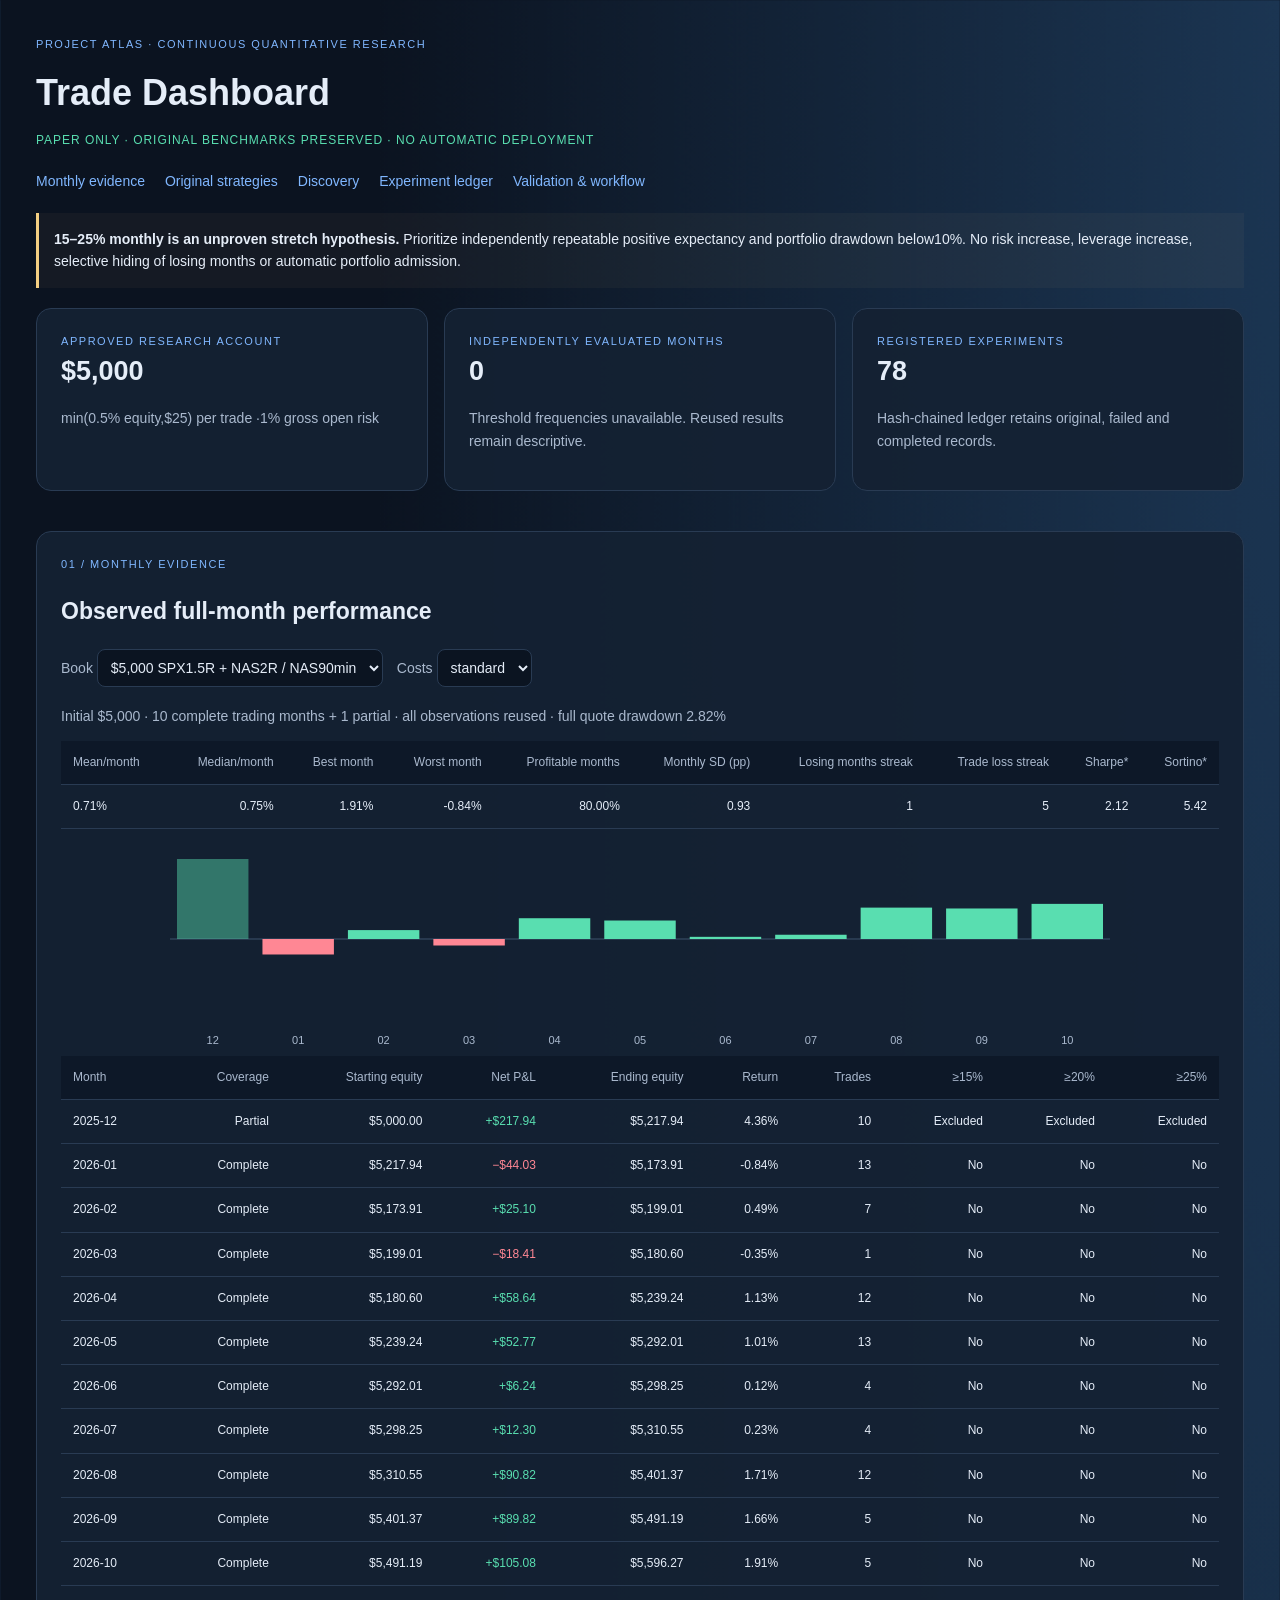
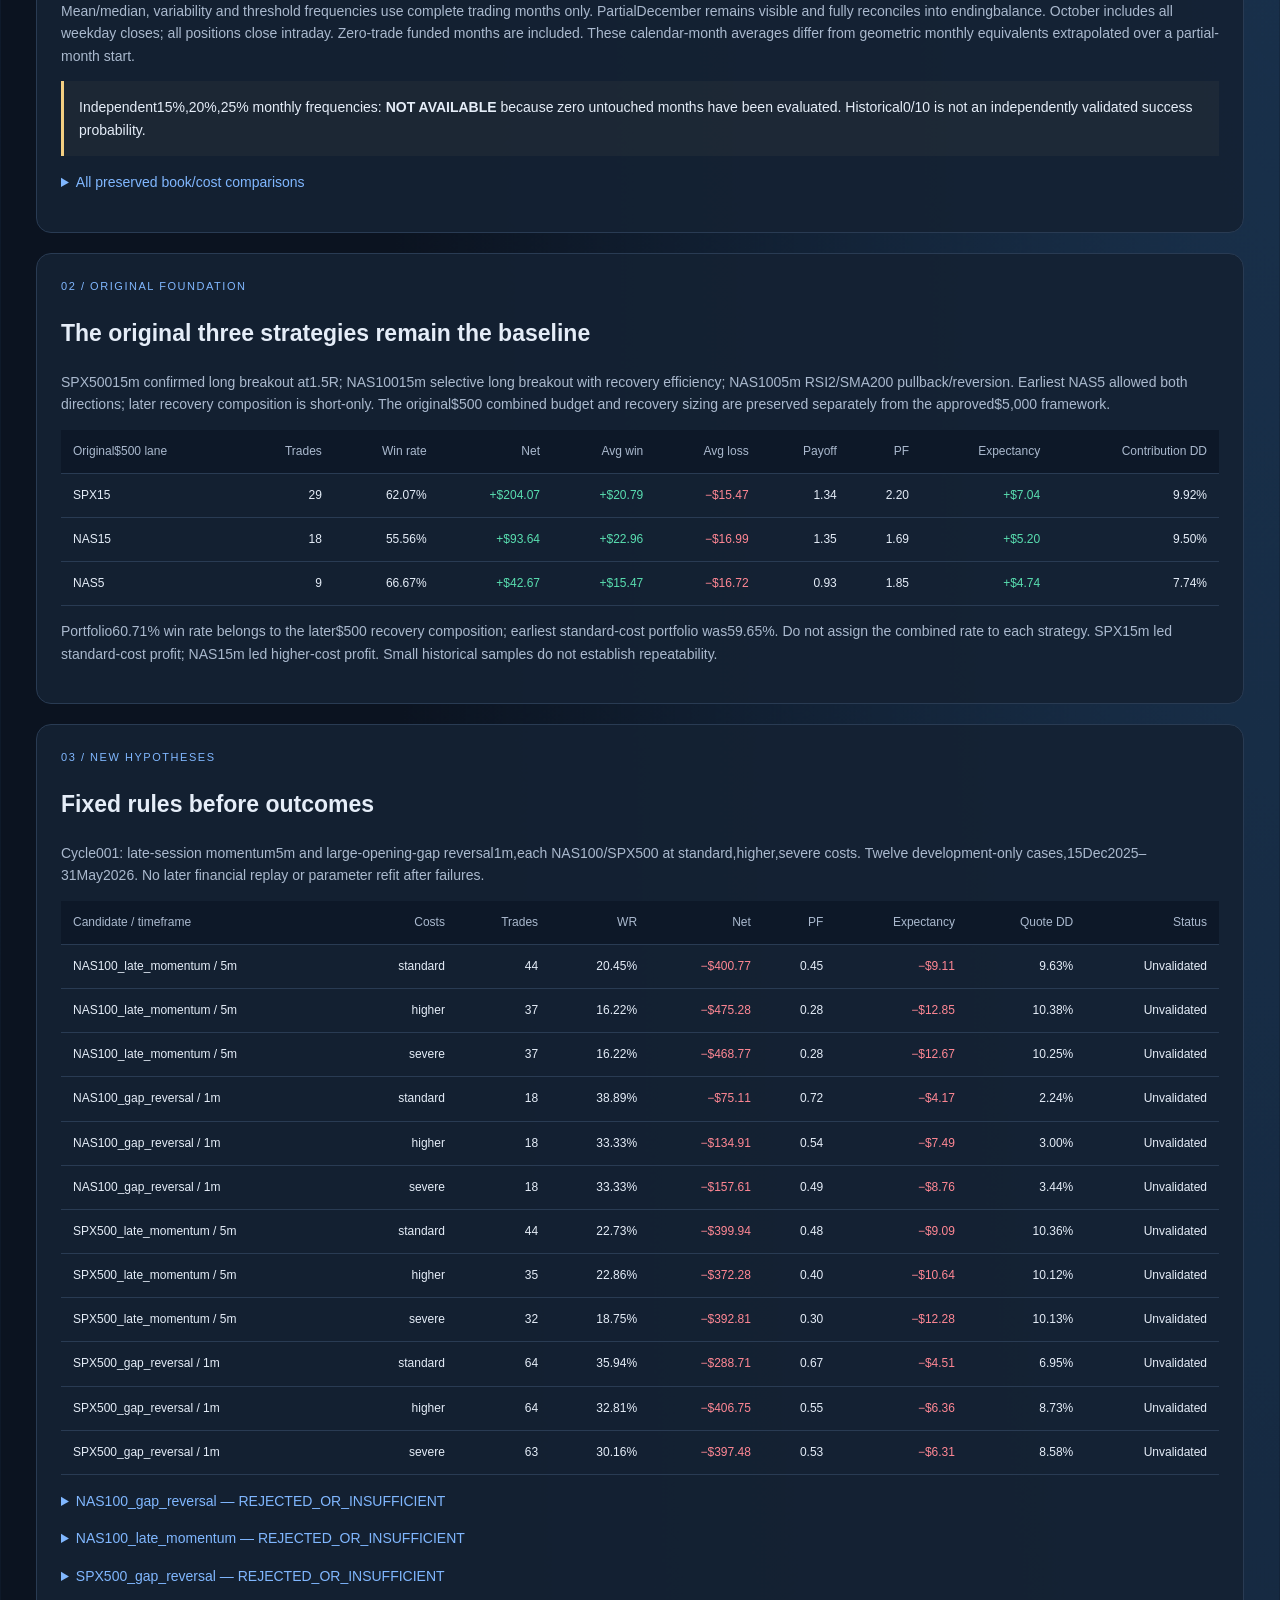
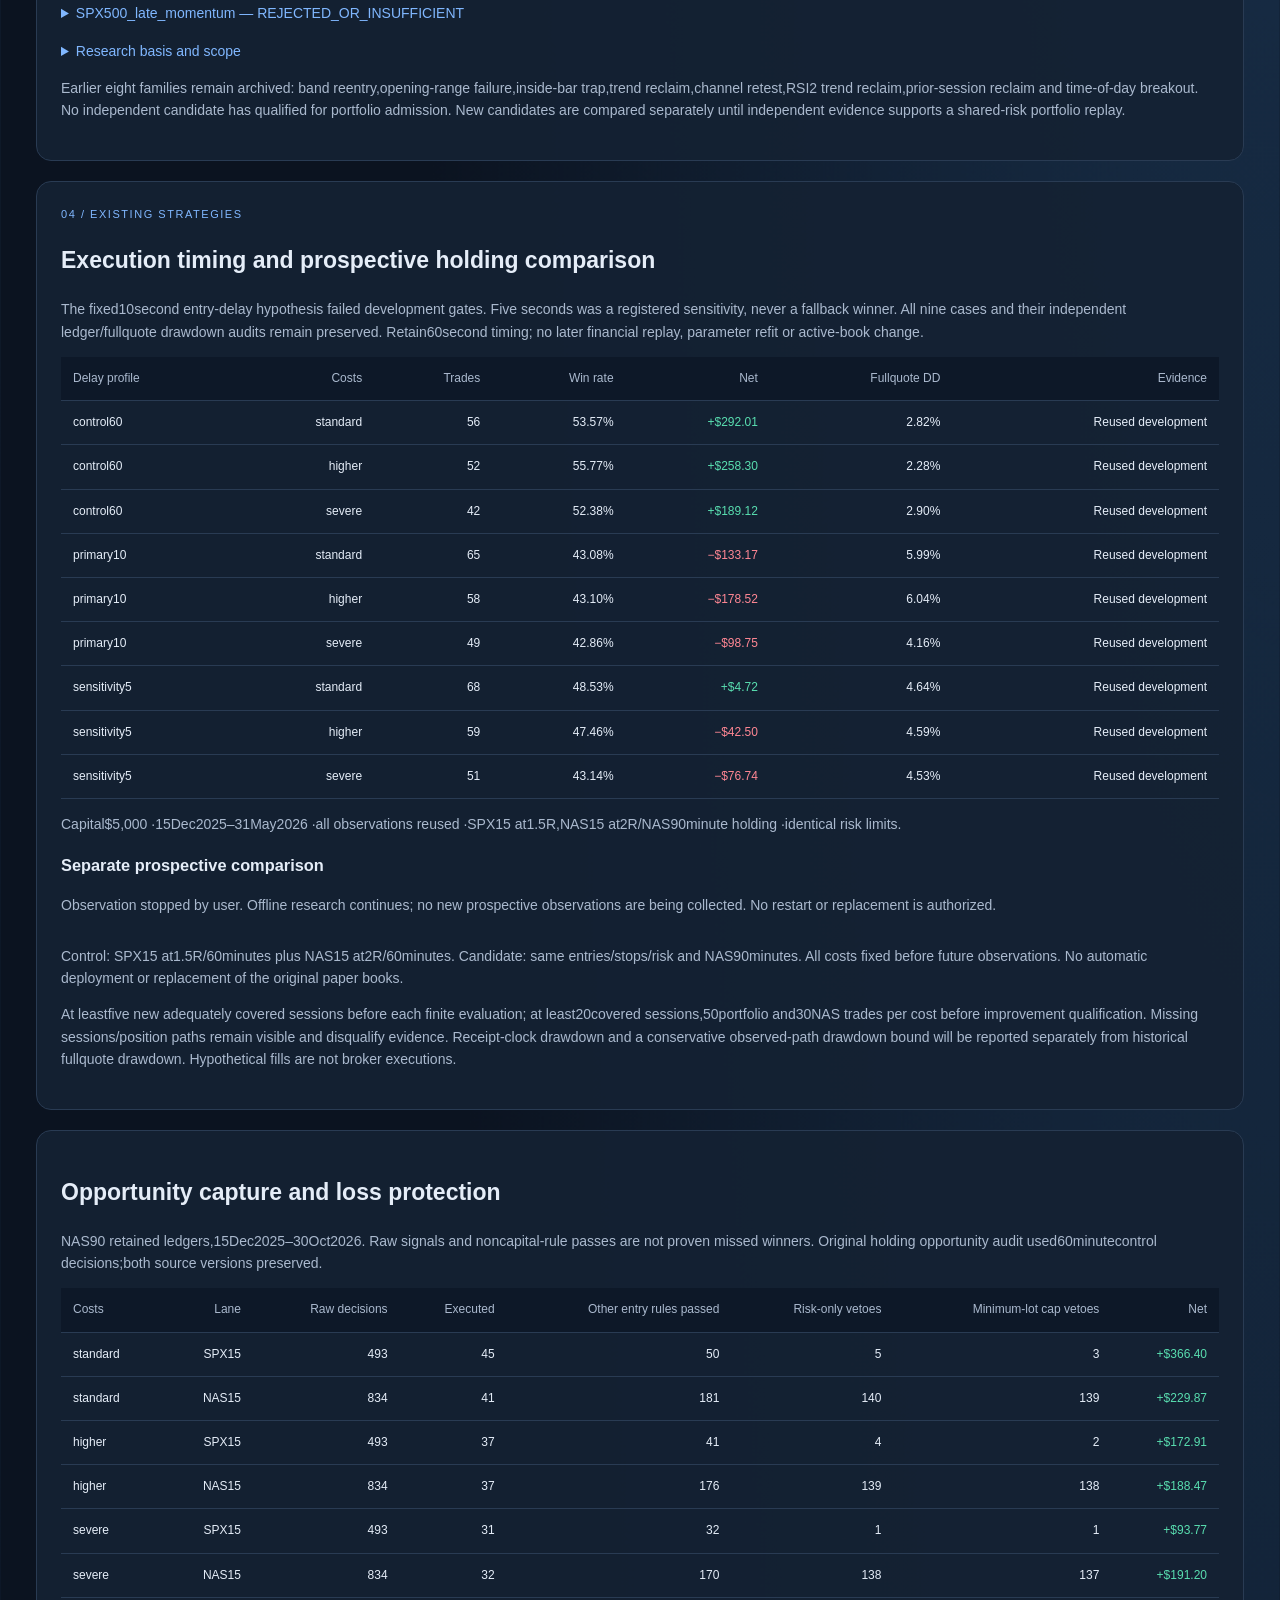
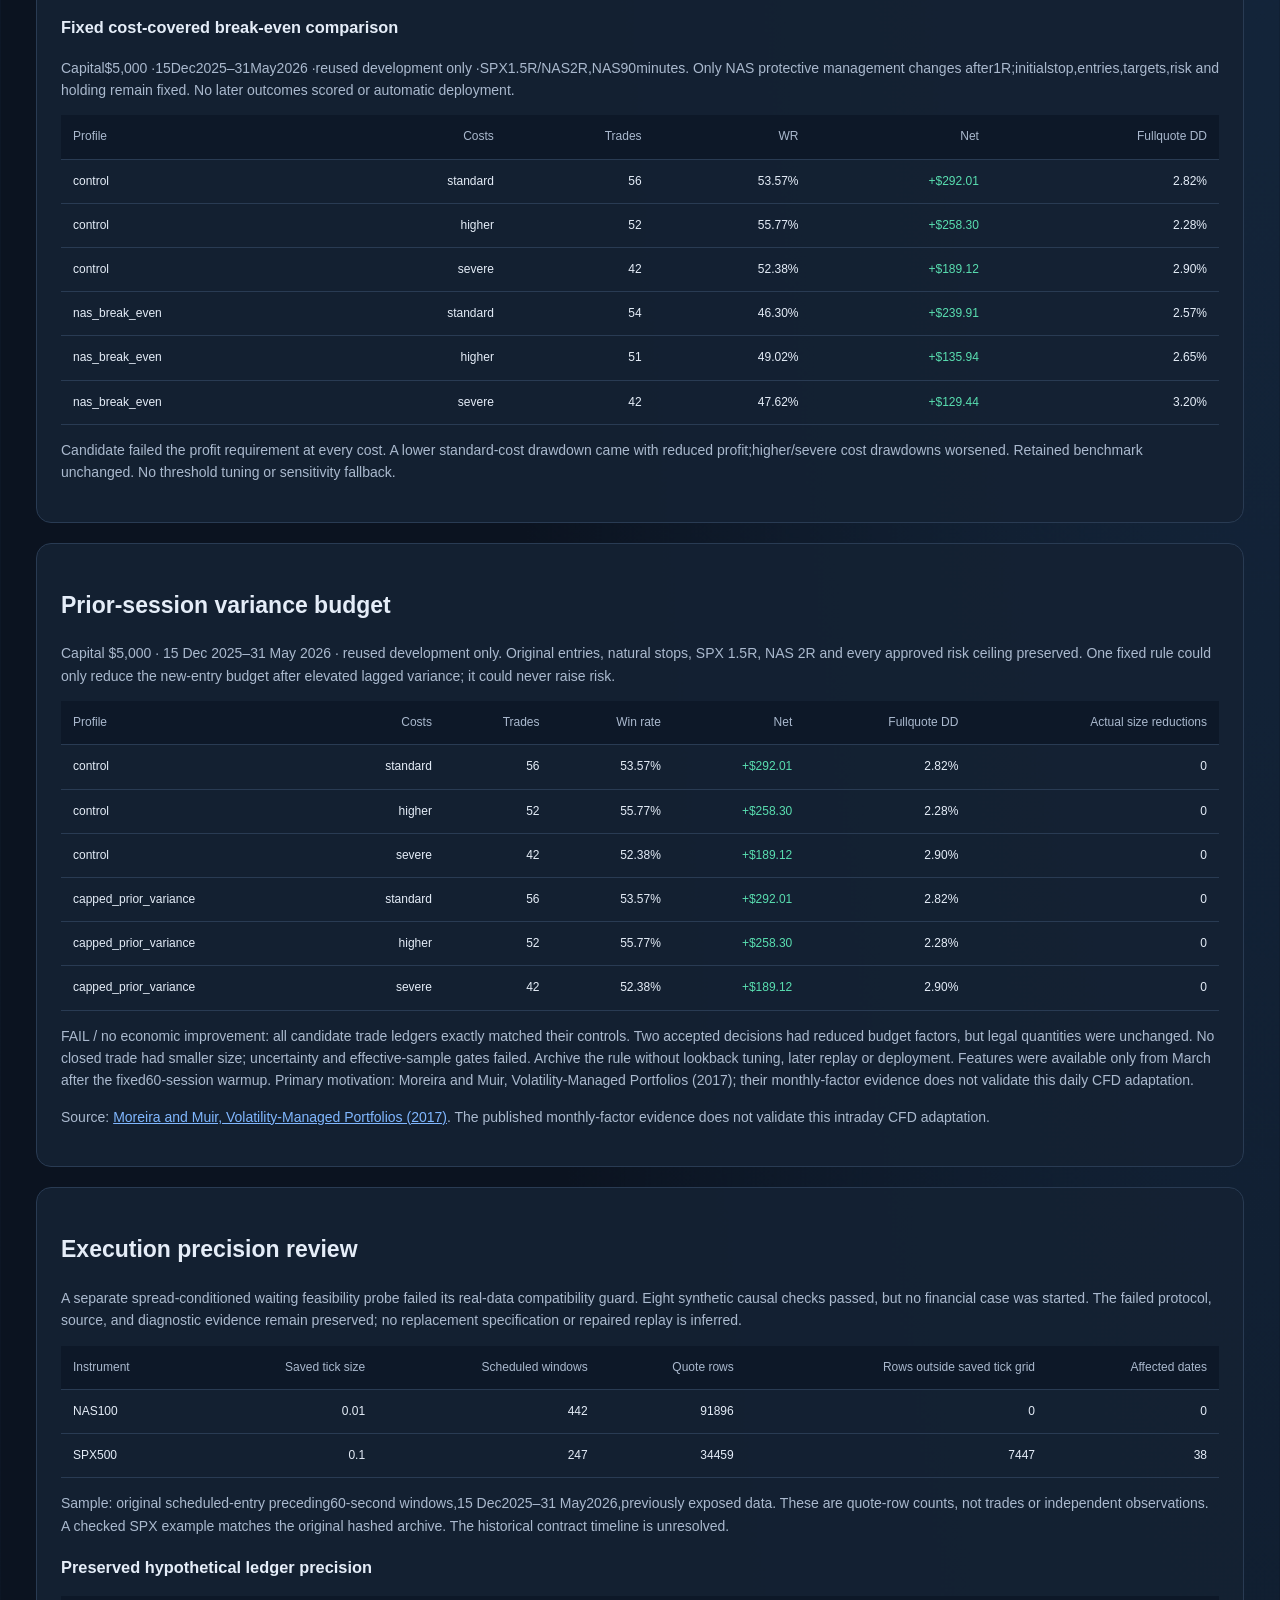
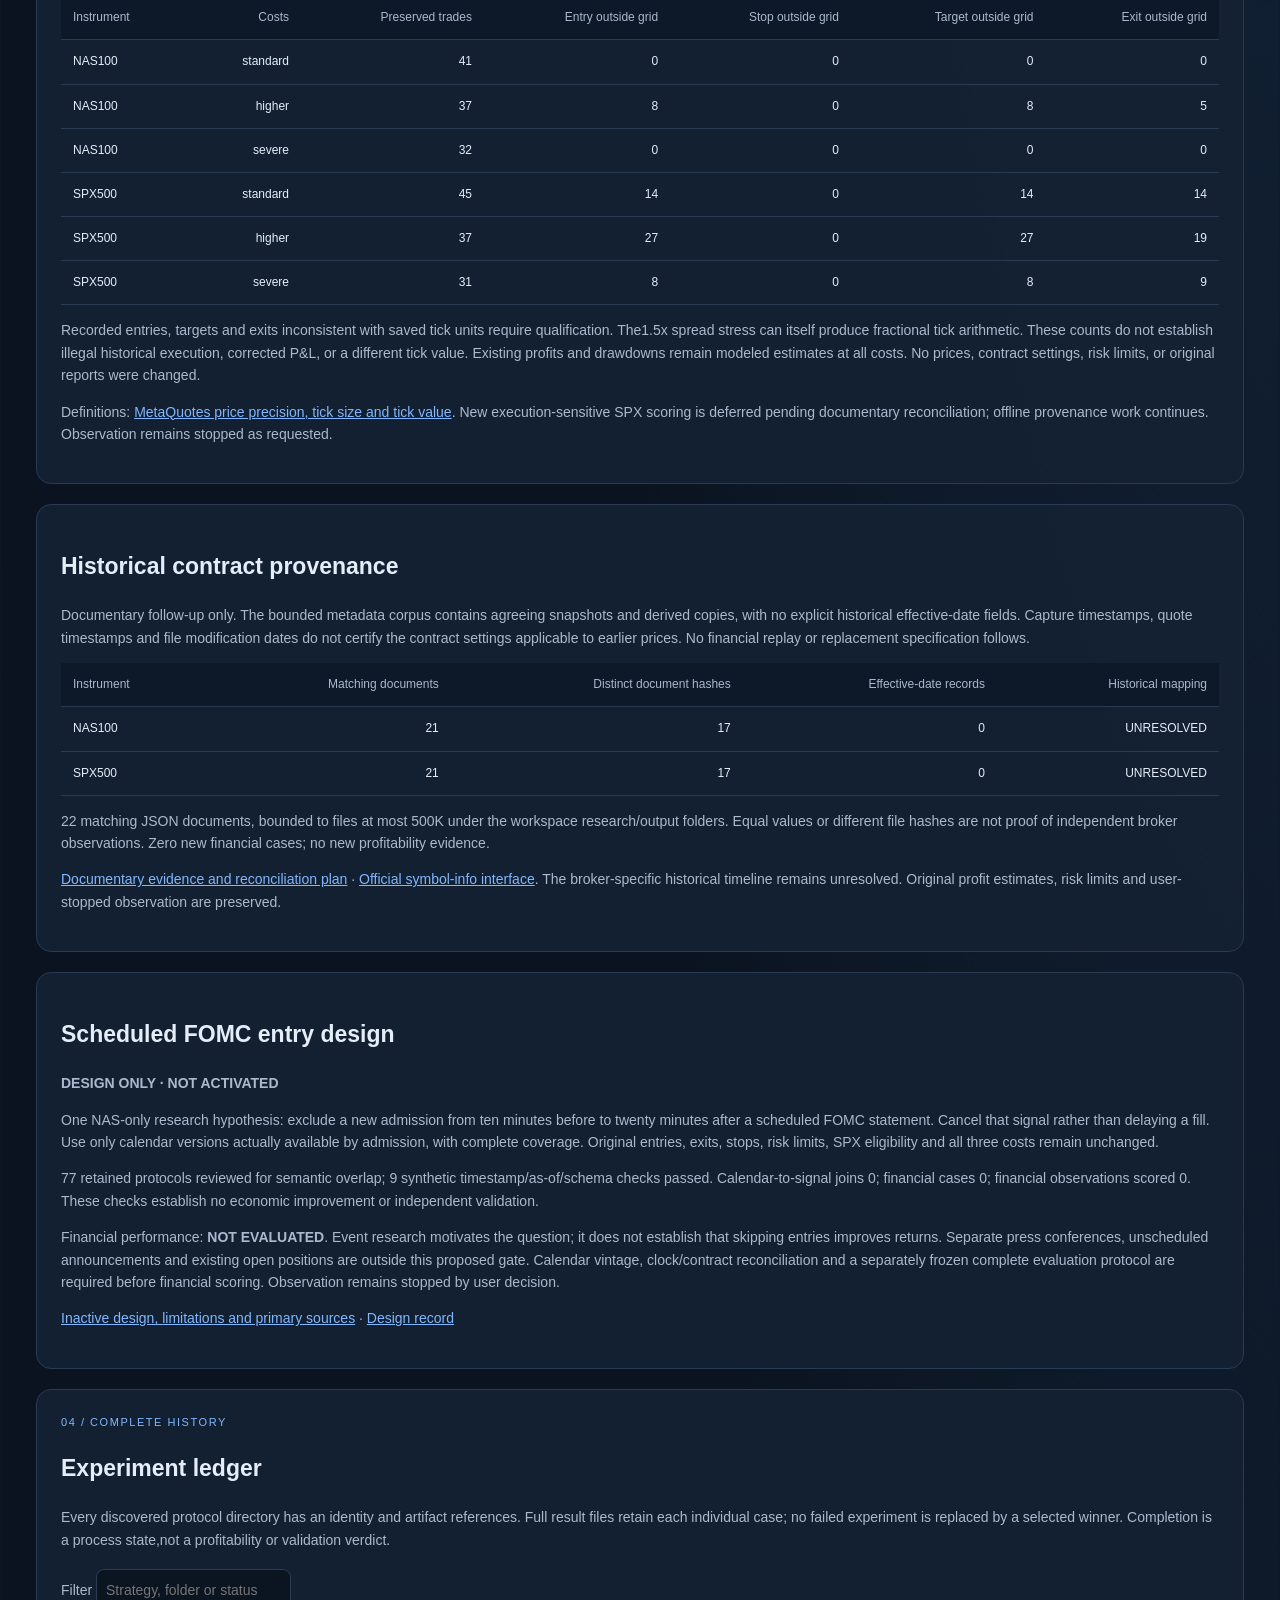
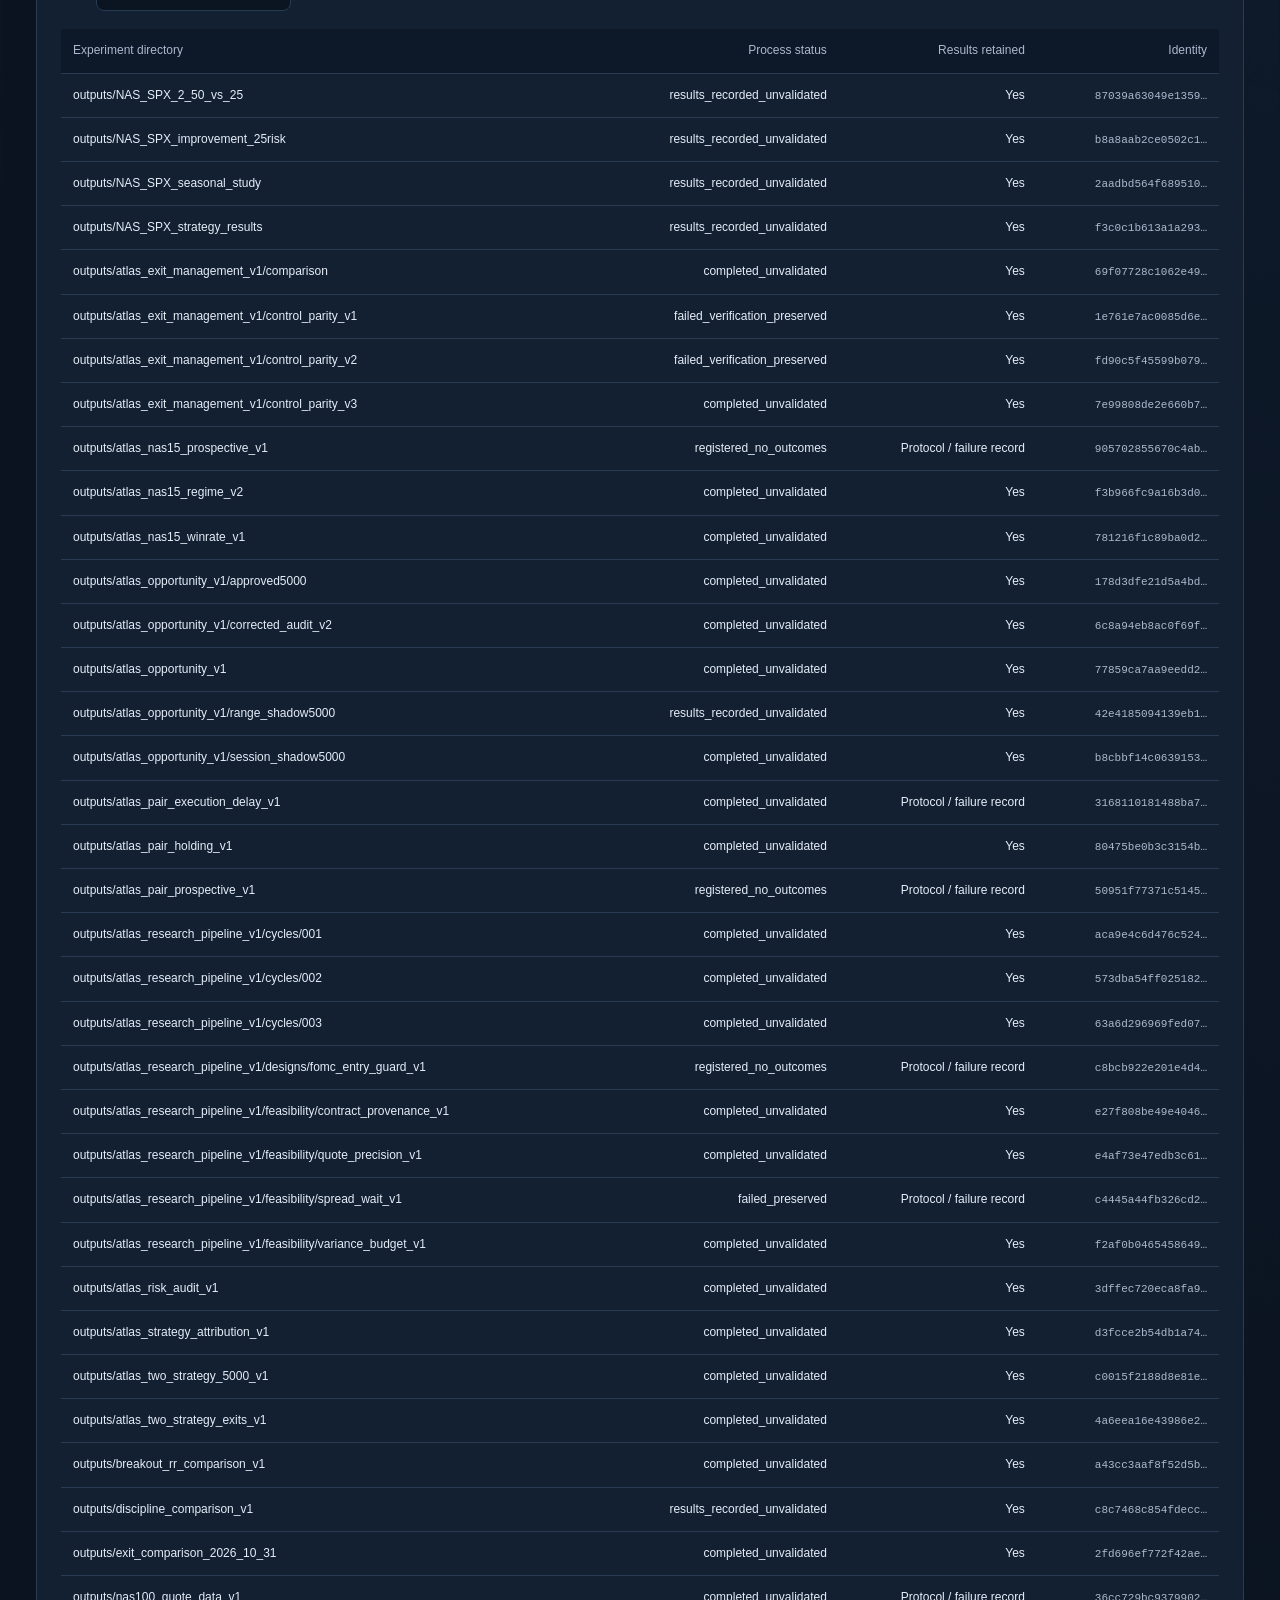
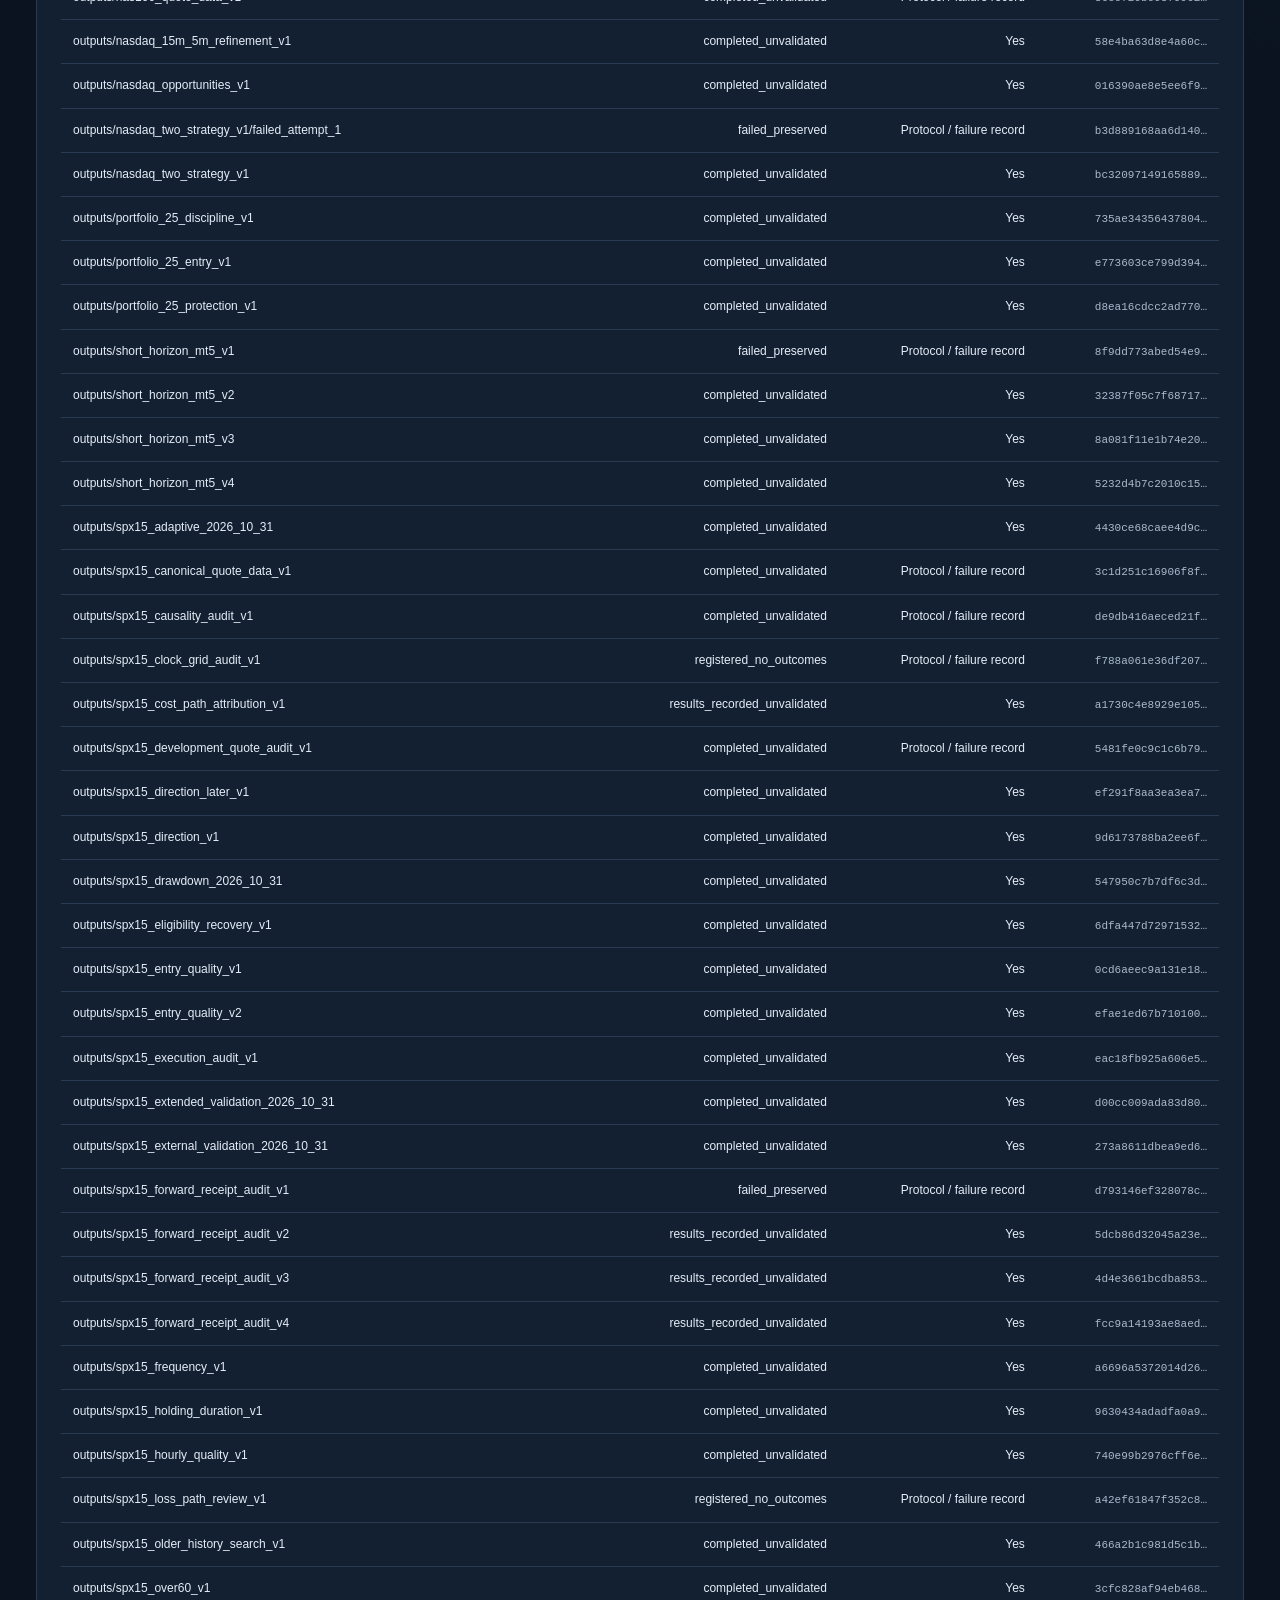
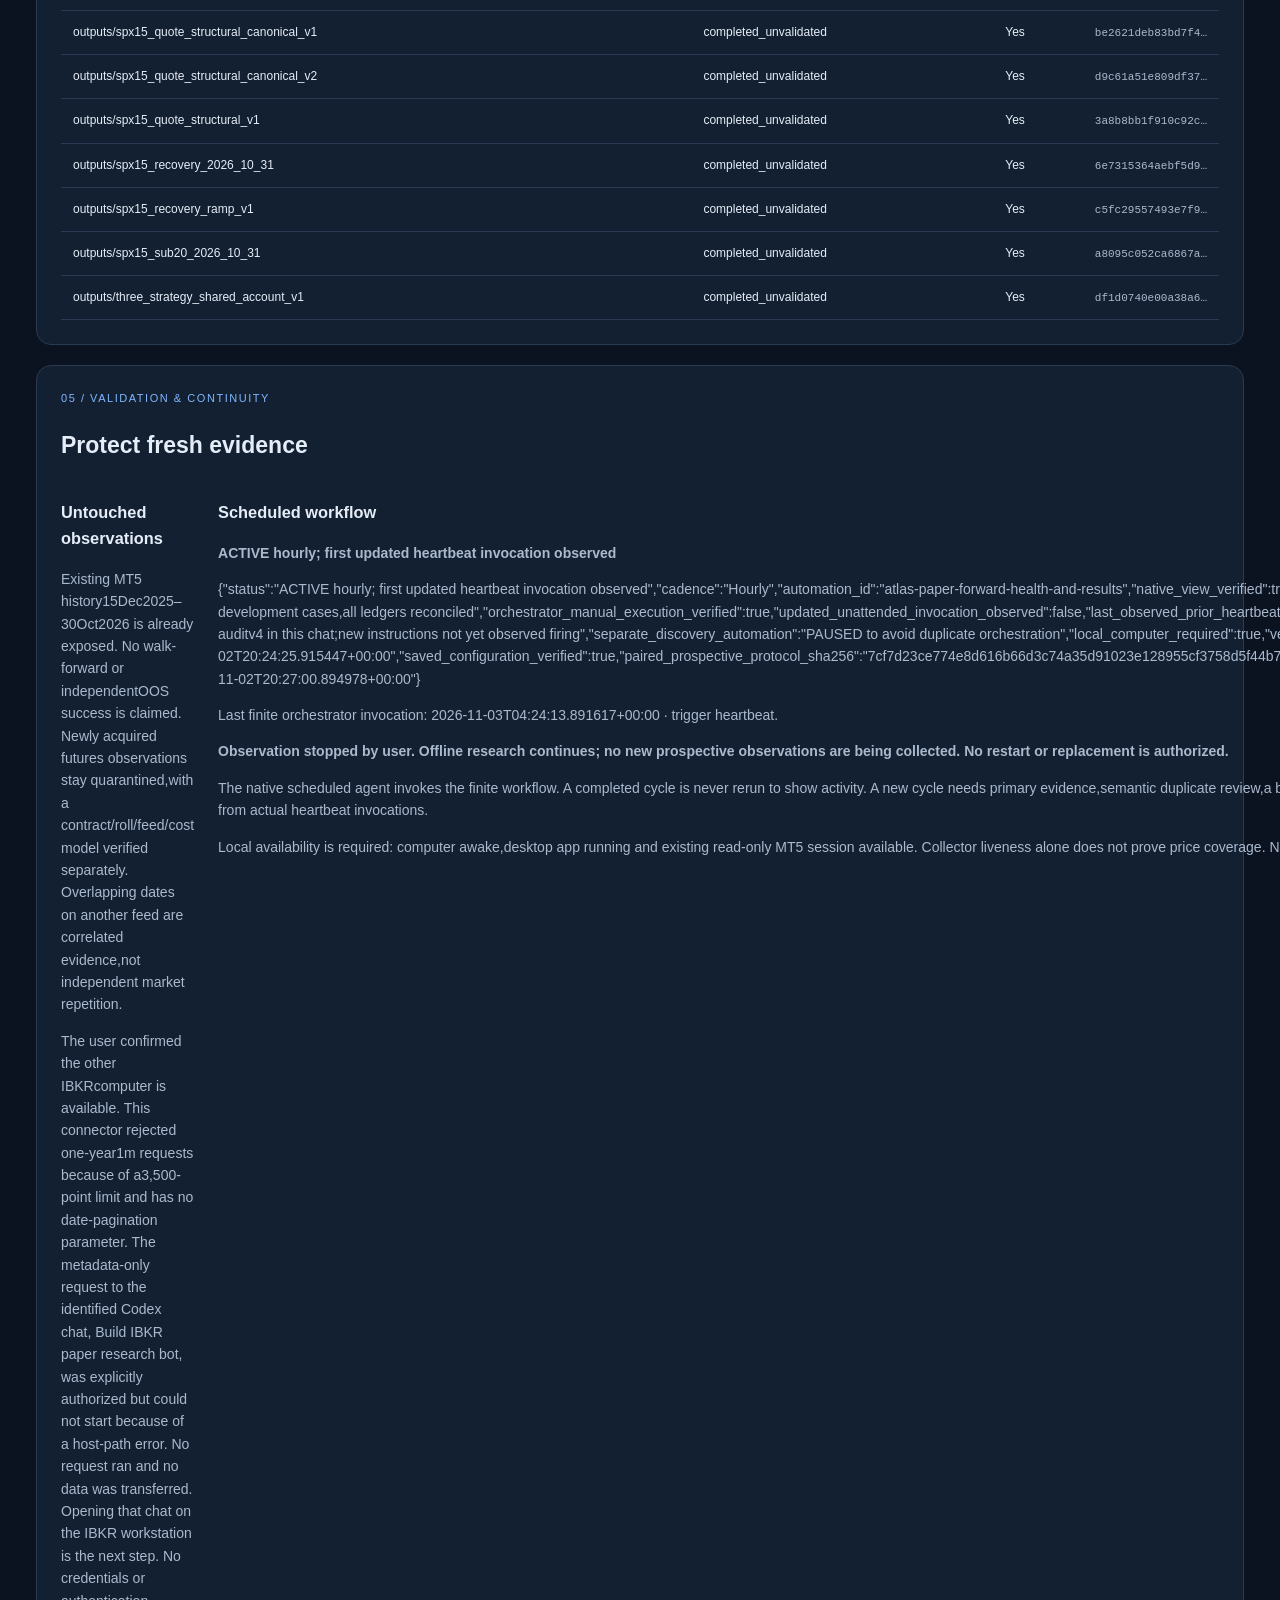
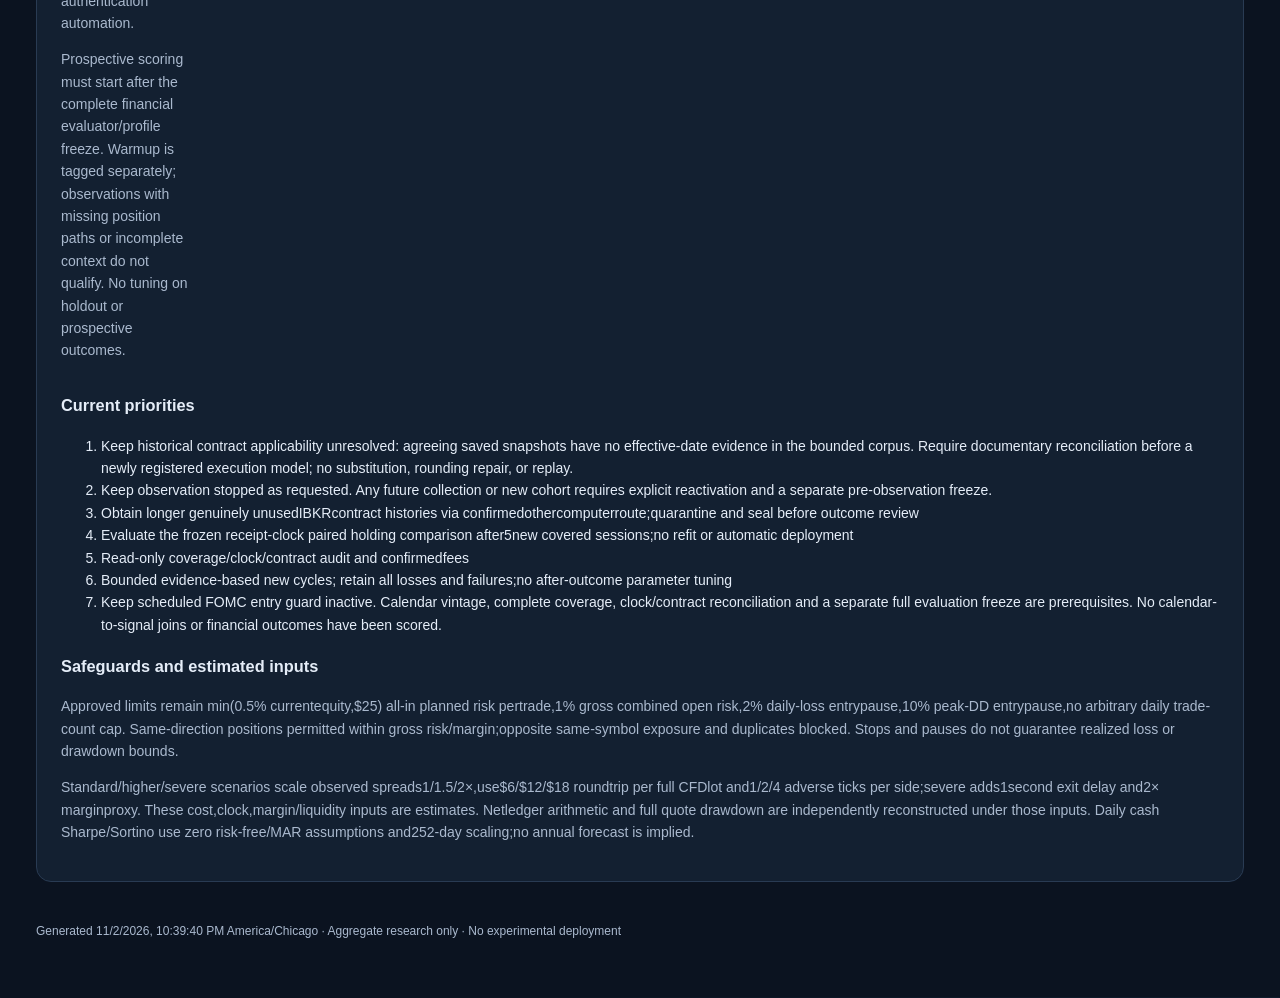
==== commit 56941849: "[privacy reconstruction] Record an inactive scheduled FOMC entry-guard research design Preserve one " ====
--- a/research/atlas-continuous/2026-11-02/index.html
+++ b/research/atlas-continuous/2026-11-02/index.html
@@ -2,8 +2,8 @@
 <section id="monthly"><div class="eyebrow">01 / MONTHLY EVIDENCE</div><h2>Observed full-month performance</h2><div class="controls"><label>Book <select id="book"></select></label><label>Costs <select id="cost"><option>standard</option><option>higher</option><option>severe</option></select></label></div><p id="monthNote"></p><div id="monthlySummary" class="scroll"></div><svg id="bars" class="chart" role="img" aria-label="Every funded monthly return including partial months"></svg><div id="monthlyRows" class="scroll"></div><p>Mean/median, variability and threshold frequencies use complete trading months only. PartialDecember remains visible and fully reconciles into endingbalance. October includes all weekday closes; all positions close intraday. Zero-trade funded months are included. These calendar-month averages differ from geometric monthly equivalents extrapolated over a partial-month start.</p><div class="notice">Independent15%,20%,25% monthly frequencies: <strong>NOT AVAILABLE</strong> because zero untouched months have been evaluated. Historical0/10 is not an independently validated success probability.</div><details><summary>All preserved book/cost comparisons</summary><div id="allBooks" class="scroll"></div></details></section>
 <section id="baseline"><div class="eyebrow">02 / ORIGINAL FOUNDATION</div><h2>The original three strategies remain the baseline</h2><p>SPX50015m confirmed long breakout at1.5R; NAS10015m selective long breakout with recovery efficiency; NAS1005m RSI2/SMA200 pullback/reversion. Earliest NAS5 allowed both directions; later recovery composition is short-only. The original$500 combined budget and recovery sizing are preserved separately from the approved$5,000 framework.</p><div id="originals" class="scroll"></div><p>Portfolio60.71% win rate belongs to the later$500 recovery composition; earliest standard-cost portfolio was59.65%. Do not assign the combined rate to each strategy. SPX15m led standard-cost profit; NAS15m led higher-cost profit. Small historical samples do not establish repeatability.</p></section>
 <section id="discovery"><div class="eyebrow">03 / NEW HYPOTHESES</div><h2>Fixed rules before outcomes</h2><p>Cycle001: late-session momentum5m and large-opening-gap reversal1m,each NAS100/SPX500 at standard,higher,severe costs. Twelve development-only cases,15Dec2025–31May2026. No later financial replay or parameter refit after failures.</p><div id="newRows" class="scroll"></div><div id="newDecisions"></div><details><summary>Research basis and scope</summary><p><a href="https://doi.org/10.1016/j.jfineco.2018.05.009">Gao etal.,Market intraday momentum</a> motivates the late-session hypothesis; <a href="https://doi.org/10.1016/j.jbankfin.2004.04.006">Grant etal.,Intraday price reversals</a> motivates the gap hypothesis. Fixed protective stops,RR and causal confirmation are our CFD adaptations,not published performance claims. Broker tick counts are not exchange volume or orderbook evidence.</p><p>Late momentum requires first-half-hour and preceding-half-hour direction agreement,one observed entry after15:30 with a completed5m stop and2R target. Gap reversal requires20bp opening gap and the first completed1m reversal after09:40,opening-extreme stop,1.5R and11:00 deadline. One opening-gap event is a signal definition,not an account daily trade quota.</p></details><p>Earlier eight families remain archived: band reentry,opening-range failure,inside-bar trap,trend reclaim,channel retest,RSI2 trend reclaim,prior-session reclaim and time-of-day breakout. No independent candidate has qualified for portfolio admission. New candidates are compared separately until independent evidence supports a shared-risk portfolio replay.</p></section>
-<section id="recent"><div class="eyebrow">04 / EXISTING STRATEGIES</div><h2>Execution timing and prospective holding comparison</h2><p>The fixed10second entry-delay hypothesis failed development gates. Five seconds was a registered sensitivity, never a fallback winner. All nine cases and their independent ledger/fullquote drawdown audits remain preserved. Retain60second timing; no later financial replay, parameter refit or active-book change.</p><div id="delayRows" class="scroll"></div><p>Capital$5,000 ·15Dec2025–31May2026 ·all observations reused ·SPX15 at1.5R,NAS15 at2R/NAS90minute holding ·identical risk limits.</p><h3>Separate prospective comparison</h3><p id="prospectiveState"></p><div id="prospectiveRows" class="scroll"></div><p>Control: SPX15 at1.5R/60minutes plus NAS15 at2R/60minutes. Candidate: same entries/stops/risk and NAS90minutes. All costs fixed before future observations. No automatic deployment or replacement of the original paper books.</p><p>At leastfive new adequately covered sessions before each finite evaluation; at least20covered sessions,50portfolio and30NAS trades per cost before improvement qualification. Missing sessions/position paths remain visible and disqualify evidence. Receipt-clock drawdown and a conservative observed-path drawdown bound will be reported separately from historical fullquote drawdown. Hypothetical fills are not broker executions.</p></section><section id="bottleneck"><h2>Opportunity capture and loss protection</h2><p id="bottleneckNote"></p><div id="bottleneckRows" class="scroll"></div><h3>Fixed cost-covered break-even comparison</h3><p>Capital$5,000 ·15Dec2025–31May2026 ·reused development only ·SPX1.5R/NAS2R,NAS90minutes. Only NAS protective management changes after1R;initialstop,entries,targets,risk and holding remain fixed. No later outcomes scored or automatic deployment.</p><div id="beRows" class="scroll"></div><p>Candidate failed the profit requirement at every cost. A lower standard-cost drawdown came with reduced profit;higher/severe cost drawdowns worsened. Retained benchmark unchanged. No threshold tuning or sensitivity fallback.</p></section><section id="variance"><h2>Prior-session variance budget</h2><p>Capital $5,000 · 15 Dec 2025–31 May 2026 · reused development only. Original entries, natural stops, SPX 1.5R, NAS 2R and every approved risk ceiling preserved. One fixed rule could only reduce the new-entry budget after elevated lagged variance; it could never raise risk.</p><div id="varianceRows" class="scroll"></div><p id="varianceNote"></p><p>Source: <a href="https://amoreira2.github.io/alan-moreira.github.io/VolPortfolios_published.pdf">Moreira and Muir, Volatility-Managed Portfolios (2017)</a>. The published monthly-factor evidence does not validate this intraday CFD adaptation.</p></section><section id="precision"><h2>Execution precision review</h2><p>A separate spread-conditioned waiting feasibility probe failed its real-data compatibility guard. Eight synthetic causal checks passed, but no financial case was started. The failed protocol, source, and diagnostic evidence remain preserved; no replacement specification or repaired replay is inferred.</p><div id="precisionRows" class="scroll"></div><p>Sample: original scheduled-entry preceding60-second windows,15 Dec2025–31 May2026,previously exposed data. These are quote-row counts, not trades or independent observations. A checked SPX example matches the original hashed archive. The historical contract timeline is unresolved.</p><h3>Preserved hypothetical ledger precision</h3><div id="precisionFillRows" class="scroll"></div><p>Recorded entries, targets and exits inconsistent with saved tick units require qualification. The1.5x spread stress can itself produce fractional tick arithmetic. These counts do not establish illegal historical execution, corrected P&amp;L, or a different tick value. Existing profits and drawdowns remain modeled estimates at all costs. No prices, contract settings, risk limits, or original reports were changed.</p><p>Definitions: <a href="https://www.mql5.com/en/book/automation/symbols/symbols_point_tick">MetaQuotes price precision, tick size and tick value</a>. New execution-sensitive SPX scoring is deferred pending documentary reconciliation; offline provenance work continues. Observation remains stopped as requested.</p></section><section id="contract-provenance"><h2>Historical contract provenance</h2><p>Documentary follow-up only. The bounded metadata corpus contains agreeing snapshots and derived copies, with no explicit historical effective-date fields. Capture timestamps, quote timestamps and file modification dates do not certify the contract settings applicable to earlier prices. No financial replay or replacement specification follows.</p><div id="contractProvenanceRows" class="scroll"></div><p id="contractProvenanceNote"></p><p><a href="contract-provenance.html">Documentary evidence and reconciliation plan</a> · <a href="https://www.mql5.com/en/docs/python_metatrader5/mt5symbolinfo_py">Official symbol-info interface</a>. The broker-specific historical timeline remains unresolved. Original profit estimates, risk limits and user-stopped observation are preserved.</p></section><section id="registry"><div class="eyebrow">04 / COMPLETE HISTORY</div><h2>Experiment ledger</h2><p>Every discovered protocol directory has an identity and artifact references. Full result files retain each individual case; no failed experiment is replaced by a selected winner. Completion is a process state,not a profitability or validation verdict.</p><div class="controls"><label>Filter <input id="filter" placeholder="Strategy, folder or status"></label></div><div id="registryRows" class="scroll"></div></section>
-<section id="validation"><div class="eyebrow">05 / VALIDATION & CONTINUITY</div><h2>Protect fresh evidence</h2><div class="cols"><div><h3>Untouched observations</h3><p>Existing MT5 history15Dec2025–30Oct2026 is already exposed. No walk-forward or independentOOS success is claimed. Newly acquired futures observations stay quarantined,with a contract/roll/feed/cost model verified separately. Overlapping dates on another feed are correlated evidence,not independent market repetition.</p><p>The user confirmed the other IBKRcomputer is available. This connector rejected one-year1m requests because of a3,500-point limit and has no date-pagination parameter. The metadata-only request to the identified Codex chat, Build IBKR paper research bot, was explicitly authorized but could not start because of a host-path error. No request ran and no data was transferred. Opening that chat on the IBKR workstation is the next step. No credentials or authentication automation.</p><p>Prospective scoring must start after the complete financial evaluator/profile freeze. Warmup is tagged separately; observations with missing position paths or incomplete context do not qualify. No tuning on holdout or prospective outcomes.</p></div><div><h3>Scheduled workflow</h3><div id="schedule"></div><p>The native scheduled agent invokes the finite workflow. A completed cycle is never rerun to show activity. A new cycle needs primary evidence,semantic duplicate review,a bounded preregistered rule set,source/data identities and full failure retention. Logs distinguish manual verification from actual heartbeat invocations.</p><p>Local availability is required: computer awake,desktop app running and existing read-only MT5 session available. Collector liveness alone does not prove price coverage. No duplicate collector,restart of old supervisors,live-capital orders or experimental deployment.</p></div></div><h3>Current priorities</h3><ol id="priorities"></ol><h3>Safeguards and estimated inputs</h3><p>Approved limits remain min(0.5% currentequity,$25) all-in planned risk pertrade,1% gross combined open risk,2% daily-loss entrypause,10% peak-DD entrypause,no arbitrary daily trade-count cap. Same-direction positions permitted within gross risk/margin;opposite same-symbol exposure and duplicates blocked. Stops and pauses do not guarantee realized loss or drawdown bounds.</p><p>Standard/higher/severe scenarios scale observed spreads1/1.5/2×,use$6/$12/$18 roundtrip per full CFDlot and1/2/4 adverse ticks per side;severe adds1second exit delay and2× marginproxy. These cost,clock,margin/liquidity inputs are estimates. Netledger arithmetic and full quote drawdown are independently reconstructed under those inputs. Daily cash Sharpe/Sortino use zero risk-free/MAR assumptions and252-day scaling;no annual forecast is implied.</p></section><footer id="footer"></footer></main><script id="data" type="application/json">{"created_utc":"2026-11-03T03:16:42.639848+00:00","objective":"Investigate15/20/25percent monthly net as stretchhypotheses;positiveindependentexpectancy first;DDtargetbelow10;no riskincreases","monthly":[{"book":"earliest_both_direction","cost":"standard","initial_equity":500.0,"monthly":{"months":[{"month":"2025-12","starting_equity":500.0,"ending_equity":657.8500000000366,"net_pnl":157.8500000000366,"return_pct":31.57000000000732,"trades":16,"complete_trading_month":false,"partial_reason":"Funded window starts/ends within weekday coverage","independent":false},{"month":"2026-01","starting_equity":657.8500000000366,"ending_equity":622.9400000000586,"net_pnl":-34.909999999978,"return_pct":-5.306680854294452,"trades":10,"complete_trading_month":true,"partial_reason":null,"independent":false},{"month":"2026-02","starting_equity":622.9400000000586,"ending_equity":628.2100000000661,"net_pnl":5.270000000007492,"return_pct":0.8459883776939988,"trades":3,"complete_trading_month":true,"partial_reason":null,"independent":false},{"month":"2026-03","starting_equity":628.2100000000661,"ending_equity":628.2100000000661,"net_pnl":0,"return_pct":0.0,"trades":0,"complete_trading_month":true,"partial_reason":null,"independent":false},{"month":"2026-04","starting_equity":628.2100000000661,"ending_equity":670.4100000000592,"net_pnl":42.19999999999309,"return_pct":6.71749892551673,"trades":6,"complete_trading_month":true,"partial_reason":null,"independent":false},{"month":"2026-05","starting_equity":670.4100000000592,"ending_equity":727.2400000000688,"net_pnl":56.83000000000956,"return_pct":8.476902194180358,"trades":9,"complete_trading_month":true,"partial_reason":null,"independent":false},{"month":"2026-06","starting_equity":727.2400000000688,"ending_equity":747.5400000000697,"net_pnl":20.30000000000087,"return_pct":2.7913756119023914,"trades":2,"complete_trading_month":true,"partial_reason":null,"independent":false},{"month":"2026-07","starting_equity":747.5400000000697,"ending_equity":731.0400000000681,"net_pnl":-16.500000000001638,"return_pct":-2.2072397463681006,"trades":3,"complete_trading_month":true,"partial_reason":null,"independent":false},{"month":"2026-08","starting_equity":731.0400000000681,"ending_equity":772.2200000000613,"net_pnl":41.17999999999327,"return_pct":5.6330706938046395,"trades":5,"complete_trading_month":true,"partial_reason":null,"independent":false},{"month":"2026-09","starting_equity":772.2200000000613,"ending_equity":772.2200000000613,"net_pnl":0,"return_pct":0.0,"trades":0,"complete_trading_month":true,"partial_reason":null,"independent":false},{"month":"2026-10","starting_equity":772.2200000000613,"ending_equity":818.3500000000616,"net_pnl":46.130000000000294,"return_pct":5.973686255211809,"trades":3,"complete_trading_month":true,"partial_reason":null,"independent":false}],"statistics":{"full_trading_months":10,"partial_months":1,"average_monthly_net_return_pct":2.2924601457647378,"median_monthly_net_return_pct":1.8186819947981951,"best_month_pct":8.476902194180358,"worst_month_pct":-5.306680854294452,"profitable_months_pct":60.0,"monthly_sample_std_percentage_points":4.389198654666396,"longest_losing_month_streak":1,"thresholds":{"15":{"months_reached":0,"eligible_months":10,"frequency_pct":0.0},"20":{"months_reached":0,"eligible_months":10,"frequency_pct":0.0},"25":{"months_reached":0,"eligible_months":10,"frequency_pct":0.0}},"independent_thresholds":{"15":{"months_reached":null,"eligible_months":0,"frequency_pct":null},"20":{"months_reached":null,"eligible_months":0,"frequency_pct":null},"25":{"months_reached":null,"eligible_months":0,"frequency_pct":null}},"independently_evaluated":false},"method":"Net cash from all economic fills with every position closed intraday; original all-in cost scenario retained. Zero-trade funded months included. Partial December excluded from headline mean/median/thresholds. October covers all weekday closes. No inference of independent frequency from reused prices."},"metrics":{"initial_balance":500.0,"ending_balance":818.3500000000615,"net_pnl":318.35000000006147,"return_pct":63.670000000012294,"elapsed_calendar_days":320,"business_day_observations":230,"annualized_extrapolation_pct":75.47717458577672,"profit_factor":1.8522514322431047,"expectancy_dollars":5.585087719299324,"expectancy_planned_R":0.3497630262723732,"sharpe_annualized_rf0":2.0300817476400335,"sortino_annualized_MAR0":6.283224923624983,"average_win":20.349705882353796,"average_loss":-16.240869565215977,"max_consecutive_losses":3,"trades":57,"wins":34,"losses":23,"flats":0,"win_rate":59.64912280701754,"all_positions_closed_intraday":true,"realized_payoff_ratio":1.252993615929159,"average_winning_planned_R":1.1645342042117144,"average_losing_planned_R":-0.854681323724914,"worst_trade":-25.099999999997237,"largest_loss_over_planned":3.219999999997963},"quote_drawdown_pct":13.761170923927466,"ledger_sha256":"c1fda71c1409502a24fd94f1bed2b72ef803e7eb5db08194c15e256a40d49af3","reused_observations":true,"independent_validation":false},{"book":"earliest_both_direction","cost":"higher","initial_equity":500.0,"monthly":{"months":[{"month":"2025-12","starting_equity":500.0,"ending_equity":655.7450000000008,"net_pnl":155.7450000000008,"return_pct":31.14900000000016,"trades":14,"complete_trading_month":false,"partial_reason":"Funded window starts/ends within weekday coverage","independent":false},{"month":"2026-01","starting_equity":655.7450000000008,"ending_equity":668.5350000000042,"net_pnl":12.790000000003422,"return_pct":1.9504533012075436,"trades":6,"complete_trading_month":true,"partial_reason":null,"independent":false},{"month":"2026-02","starting_equity":668.5350000000042,"ending_equity":672.0350000000019,"net_pnl":3.499999999997745,"return_pct":0.5235327993295374,"trades":3,"complete_trading_month":true,"partial_reason":null,"independent":false},{"month":"2026-03","starting_equity":672.0350000000019,"ending_equity":672.0350000000019,"net_pnl":0,"return_pct":0.0,"trades":0,"complete_trading_month":true,"partial_reason":null,"independent":false},{"month":"2026-04","starting_equity":672.0350000000019,"ending_equity":727.2550000000057,"net_pnl":55.22000000000382,"return_pct":8.216833944661165,"trades":4,"complete_trading_month":true,"partial_reason":null,"independent":false},{"month":"2026-05","starting_equity":727.2550000000057,"ending_equity":773.6100000000183,"net_pnl":46.35500000001259,"return_pct":6.373967865468402,"trades":9,"complete_trading_month":true,"partial_reason":null,"independent":false},{"month":"2026-06","starting_equity":773.6100000000183,"ending_equity":764.8100000000144,"net_pnl":-8.80000000000393,"return_pct":-1.1375240754390095,"trades":1,"complete_trading_month":true,"partial_reason":null,"independent":false},{"month":"2026-07","starting_equity":764.8100000000144,"ending_equity":745.4600000000207,"net_pnl":-19.349999999993635,"return_pct":-2.530040140687657,"trades":3,"complete_trading_month":true,"partial_reason":null,"independent":false},{"month":"2026-08","starting_equity":745.4600000000207,"ending_equity":725.8400000000314,"net_pnl":-19.619999999989272,"return_pct":-2.6319319614719405,"trades":4,"complete_trading_month":true,"partial_reason":null,"independent":false},{"month":"2026-09","starting_equity":725.8400000000314,"ending_equity":725.8400000000314,"net_pnl":0,"return_pct":0.0,"trades":0,"complete_trading_month":true,"partial_reason":null,"independent":false},{"month":"2026-10","starting_equity":725.8400000000314,"ending_equity":774.3800000000308,"net_pnl":48.539999999999424,"return_pct":6.6874242257243095,"trades":3,"complete_trading_month":true,"partial_reason":null,"independent":false}],"statistics":{"full_trading_months":10,"partial_months":1,"average_monthly_net_return_pct":1.745271595879235,"median_monthly_net_return_pct":0.2617663996647687,"best_month_pct":8.216833944661165,"worst_month_pct":-2.6319319614719405,"profitable_months_pct":50.0,"monthly_sample_std_percentage_points":3.959604700006367,"longest_losing_month_streak":3,"thresholds":{"15":{"months_reached":0,"eligible_months":10,"frequency_pct":0.0},"20":{"months_reached":0,"eligible_months":10,"frequency_pct":0.0},"25":{"months_reached":0,"eligible_months":10,"frequency_pct":0.0}},"independent_thresholds":{"15":{"months_reached":null,"eligible_months":0,"frequency_pct":null},"20":{"months_reached":null,"eligible_months":0,"frequency_pct":null},"25":{"months_reached":null,"eligible_months":0,"frequency_pct":null}},"independently_evaluated":false},"method":"Net cash from all economic fills with every position closed intraday; original all-in cost scenario retained. Zero-trade funded months included. Partial December excluded from headline mean/median/thresholds. October covers all weekday closes. No inference of independent frequency from reused prices."},"metrics":{"initial_balance":500.0,"ending_balance":774.3800000000309,"net_pnl":274.3800000000309,"return_pct":54.87600000000619,"elapsed_calendar_days":320,"business_day_observations":230,"annualized_extrapolation_pct":64.7572798992816,"profit_factor":1.92442976988663,"expectancy_dollars":5.837872340426189,"expectancy_planned_R":0.3388543107748522,"sharpe_annualized_rf0":1.9077758835841323,"sortino_annualized_MAR0":6.078729516937026,"average_win":19.039666666666985,"average_loss":-17.45941176470463,"max_consecutive_losses":4,"trades":47,"wins":30,"losses":17,"flats":0,"win_rate":63.829787234042556,"all_positions_closed_intraday":true,"realized_payoff_ratio":1.0905102029357567,"average_winning_planned_R":1.0681842212099093,"average_losing_planned_R":-0.9481984723458374,"worst_trade":-42.349999999992725,"largest_loss_over_planned":20.99999999999818},"quote_drawdown_pct":11.89638042904701,"ledger_sha256":"32f36e0756e2f29132ebb433788659e18f5d2ecea2d8f81ed0a70a9fb46fc6d3","reused_observations":true,"independent_validation":false},{"book":"recovery_filter","cost":"standard","initial_equity":500.0,"monthly":{"months":[{"month":"2025-12","starting_equity":500.0,"ending_equity":668.7000000000338,"net_pnl":168.70000000003384,"return_pct":33.740000000006766,"trades":16,"complete_trading_month":false,"partial_reason":"Funded window starts/ends within weekday coverage","independent":false},{"month":"2026-01","starting_equity":668.7000000000338,"ending_equity":633.7900000000558,"net_pnl":-34.909999999978,"return_pct":-5.220577239416215,"trades":10,"complete_trading_month":true,"partial_reason":null,"independent":false},{"month":"2026-02","starting_equity":633.7900000000558,"ending_equity":650.2400000000537,"net_pnl":16.44999999999789,"return_pct":2.595496931159602,"trades":2,"complete_trading_month":true,"partial_reason":null,"independent":false},{"month":"2026-03","starting_equity":650.2400000000537,"ending_equity":650.2400000000537,"net_pnl":0,"return_pct":0.0,"trades":0,"complete_trading_month":true,"partial_reason":null,"independent":false},{"month":"2026-04","starting_equity":650.2400000000537,"ending_equity":692.4400000000468,"net_pnl":42.19999999999309,"return_pct":6.4899114173212356,"trades":6,"complete_trading_month":true,"partial_reason":null,"independent":false},{"month":"2026-05","starting_equity":692.4400000000468,"ending_equity":749.2700000000564,"net_pnl":56.83000000000956,"return_pct":8.207209288892281,"trades":9,"complete_trading_month":true,"partial_reason":null,"independent":false},{"month":"2026-06","starting_equity":749.2700000000564,"ending_equity":769.5700000000572,"net_pnl":20.30000000000087,"return_pct":2.709303722289608,"trades":2,"complete_trading_month":true,"partial_reason":null,"independent":false},{"month":"2026-07","starting_equity":769.5700000000572,"ending_equity":753.0700000000556,"net_pnl":-16.500000000001638,"return_pct":-2.144054471977911,"trades":3,"complete_trading_month":true,"partial_reason":null,"independent":false},{"month":"2026-08","starting_equity":753.0700000000556,"ending_equity":794.2500000000489,"net_pnl":41.17999999999327,"return_pct":5.468283160926637,"trades":5,"complete_trading_month":true,"partial_reason":null,"independent":false},{"month":"2026-09","starting_equity":794.2500000000489,"ending_equity":794.2500000000489,"net_pnl":0,"return_pct":0.0,"trades":0,"complete_trading_month":true,"partial_reason":null,"independent":false},{"month":"2026-10","starting_equity":794.2500000000489,"ending_equity":840.3800000000492,"net_pnl":46.130000000000294,"return_pct":5.807994963802009,"trades":3,"complete_trading_month":true,"partial_reason":null,"independent":false}],"statistics":{"full_trading_months":10,"partial_months":1,"average_monthly_net_return_pct":2.3913567772997246,"median_monthly_net_return_pct":2.652400326724605,"best_month_pct":8.207209288892281,"worst_month_pct":-5.220577239416215,"profitable_months_pct":60.0,"monthly_sample_std_percentage_points":4.240736514273024,"longest_losing_month_streak":1,"thresholds":{"15":{"months_reached":0,"eligible_months":10,"frequency_pct":0.0},"20":{"months_reached":0,"eligible_months":10,"frequency_pct":0.0},"25":{"months_reached":0,"eligible_months":10,"frequency_pct":0.0}},"independent_thresholds":{"15":{"months_reached":null,"eligible_months":0,"frequency_pct":null},"20":{"months_reached":null,"eligible_months":0,"frequency_pct":null},"25":{"months_reached":null,"eligible_months":0,"frequency_pct":null}},"independently_evaluated":false},"method":"Net cash from all economic fills with every position closed intraday; original all-in cost scenario retained. Zero-trade funded months included. Partial December excluded from headline mean/median/thresholds. October covers all weekday closes. No inference of independent frequency from reused prices."},"metrics":{"initial_balance":500.0,"ending_balance":840.3800000000492,"net_pnl":340.38000000004917,"return_pct":68.07600000000984,"elapsed_calendar_days":320,"business_day_observations":230,"annualized_extrapolation_pct":80.87907754003669,"profit_factor":1.955425812608961,"expectancy_dollars":6.0782142857151635,"expectancy_planned_R":0.3827252935709088,"sharpe_annualized_rf0":2.1357690196199735,"sortino_annualized_MAR0":6.9805850209663864,"average_win":20.489411764706734,"average_loss":-16.193636363635445,"max_consecutive_losses":3,"trades":56,"wins":34,"losses":22,"flats":0,"win_rate":60.714285714285715,"all_positions_closed_intraday":true,"realized_payoff_ratio":1.2652755258057984,"average_winning_planned_R":1.168695123037136,"average_losing_planned_R":-0.8319553519678057,"worst_trade":-25.099999999997237,"largest_loss_over_planned":1.4900000000000002},"quote_drawdown_pct":10.990701052356535,"ledger_sha256":"1e859833979478b5d4d1b67394f77d9a4d7c008c19c0bf7c83492791bf5e52be","reused_observations":true,"independent_validation":false},{"book":"recovery_filter","cost":"higher","initial_equity":500.0,"monthly":{"months":[{"month":"2025-12","starting_equity":500.0,"ending_equity":666.6850000000005,"net_pnl":166.6850000000005,"return_pct":33.3370000000001,"trades":14,"complete_trading_month":false,"partial_reason":"Funded window starts/ends within weekday coverage","independent":false},{"month":"2026-01","starting_equity":666.6850000000005,"ending_equity":679.4750000000039,"net_pnl":12.790000000003422,"return_pct":1.9184472427013375,"trades":6,"complete_trading_month":true,"partial_reason":null,"independent":false},{"month":"2026-02","starting_equity":679.4750000000039,"ending_equity":694.9750000000037,"net_pnl":15.499999999999783,"return_pct":2.2811729644210157,"trades":2,"complete_trading_month":true,"partial_reason":null,"independent":false},{"month":"2026-03","starting_equity":694.9750000000037,"ending_equity":694.9750000000037,"net_pnl":0,"return_pct":0.0,"trades":0,"complete_trading_month":true,"partial_reason":null,"independent":false},{"month":"2026-04","starting_equity":694.9750000000037,"ending_equity":750.1950000000074,"net_pnl":55.22000000000382,"return_pct":7.945609554301022,"trades":4,"complete_trading_month":true,"partial_reason":null,"independent":false},{"month":"2026-05","starting_equity":750.1950000000074,"ending_equity":796.5500000000201,"net_pnl":46.35500000001259,"return_pct":6.179060111039414,"trades":9,"complete_trading_month":true,"partial_reason":null,"independent":false},{"month":"2026-06","starting_equity":796.5500000000201,"ending_equity":787.7500000000161,"net_pnl":-8.80000000000393,"return_pct":-1.1047642960270803,"trades":1,"complete_trading_month":true,"partial_reason":null,"independent":false},{"month":"2026-07","starting_equity":787.7500000000161,"ending_equity":768.4000000000225,"net_pnl":-19.349999999993635,"return_pct":-2.456363059345381,"trades":3,"complete_trading_month":true,"partial_reason":null,"independent":false},{"month":"2026-08","starting_equity":768.4000000000225,"ending_equity":748.7800000000332,"net_pnl":-19.619999999989272,"return_pct":-2.5533576262348645,"trades":4,"complete_trading_month":true,"partial_reason":null,"independent":false},{"month":"2026-09","starting_equity":748.7800000000332,"ending_equity":748.7800000000332,"net_pnl":0,"return_pct":0.0,"trades":0,"complete_trading_month":true,"partial_reason":null,"independent":false},{"month":"2026-10","starting_equity":748.7800000000332,"ending_equity":797.3200000000326,"net_pnl":48.539999999999424,"return_pct":6.482544939768327,"trades":3,"complete_trading_month":true,"partial_reason":null,"independent":false}],"statistics":{"full_trading_months":10,"partial_months":1,"average_monthly_net_return_pct":1.8692349830623791,"median_monthly_net_return_pct":0.9592236213506687,"best_month_pct":7.945609554301022,"worst_month_pct":-2.5533576262348645,"profitable_months_pct":50.0,"monthly_sample_std_percentage_points":3.8159684723174974,"longest_losing_month_streak":3,"thresholds":{"15":{"months_reached":0,"eligible_months":10,"frequency_pct":0.0},"20":{"months_reached":0,"eligible_months":10,"frequency_pct":0.0},"25":{"months_reached":0,"eligible_months":10,"frequency_pct":0.0}},"independent_thresholds":{"15":{"months_reached":null,"eligible_months":0,"frequency_pct":null},"20":{"months_reached":null,"eligible_months":0,"frequency_pct":null},"25":{"months_reached":null,"eligible_months":0,"frequency_pct":null}},"independently_evaluated":false},"method":"Net cash from all economic fills with every position closed intraday; original all-in cost scenario retained. Zero-trade funded months included. Partial December excluded from headline mean/median/thresholds. October covers all weekday closes. No inference of independent frequency from reused prices."},"metrics":{"initial_balance":500.0,"ending_balance":797.3200000000327,"net_pnl":297.3200000000327,"return_pct":59.464000000006536,"elapsed_calendar_days":320,"business_day_observations":230,"annualized_extrapolation_pct":70.33961829627364,"profit_factor":2.0671165027638265,"expectancy_dollars":6.463478260870276,"expectancy_planned_R":0.3783536135437936,"sharpe_annualized_rf0":2.023973862320461,"sortino_annualized_MAR0":6.937131046954114,"average_win":19.19800000000032,"average_loss":-17.413749999998558,"max_consecutive_losses":4,"trades":46,"wins":30,"losses":16,"flats":0,"win_rate":65.21739130434783,"all_positions_closed_intraday":true,"realized_payoff_ratio":1.102462134807374,"average_winning_planned_R":1.0732713871367432,"average_losing_planned_R":-0.9246172119429872,"worst_trade":-42.349999999992725,"largest_loss_over_planned":20.99999999999818},"quote_drawdown_pct":11.570809920902043,"ledger_sha256":"3ea342b14b7b8282789c49a3058e13fca943d9528fea621a3702202d2927a9e8","reused_observations":true,"independent_validation":false},{"book":"approved5000_original_exits","cost":"standard","initial_equity":5000.0,"monthly":{"months":[{"month":"2025-12","starting_equity":5000.0,"ending_equity":5178.110000000059,"net_pnl":178.1100000000584,"return_pct":3.5622000000011678,"trades":26,"complete_trading_month":false,"partial_reason":"Funded window starts/ends within weekday coverage","independent":false},{"month":"2026-01","starting_equity":5178.110000000059,"ending_equity":5129.610000000129,"net_pnl":-48.49999999992982,"return_pct":-0.9366351815610189,"trades":27,"complete_trading_month":true,"partial_reason":null,"independent":false},{"month":"2026-02","starting_equity":5129.610000000129,"ending_equity":5173.300000000139,"net_pnl":43.69000000001066,"return_pct":0.8517216708484575,"trades":10,"complete_trading_month":true,"partial_reason":null,"independent":false},{"month":"2026-03","starting_equity":5173.300000000139,"ending_equity":5154.89000000014,"net_pnl":-18.409999999998544,"return_pct":-0.3558656950108837,"trades":1,"complete_trading_month":true,"partial_reason":null,"independent":false},{"month":"2026-04","starting_equity":5154.89000000014,"ending_equity":5226.500000000156,"net_pnl":71.61000000001593,"return_pct":1.3891664031630935,"trades":18,"complete_trading_month":true,"partial_reason":null,"independent":false},{"month":"2026-05","starting_equity":5226.500000000156,"ending_equity":5199.520000000195,"net_pnl":-26.97999999996147,"return_pct":-0.516215440542632,"trades":18,"complete_trading_month":true,"partial_reason":null,"independent":false},{"month":"2026-06","starting_equity":5199.520000000195,"ending_equity":5219.5500000002,"net_pnl":20.030000000005167,"return_pct":0.3852278671878253,"trades":4,"complete_trading_month":true,"partial_reason":null,"independent":false},{"month":"2026-07","starting_equity":5219.5500000002,"ending_equity":5231.850000000195,"net_pnl":12.299999999995087,"return_pct":0.23565249877852718,"trades":4,"complete_trading_month":true,"partial_reason":null,"independent":false},{"month":"2026-08","starting_equity":5231.850000000195,"ending_equity":5243.740000000216,"net_pnl":11.890000000021322,"return_pct":0.22726186721754027,"trades":20,"complete_trading_month":true,"partial_reason":null,"independent":false},{"month":"2026-09","starting_equity":5243.740000000216,"ending_equity":5242.130000000263,"net_pnl":-1.6099999999529637,"return_pct":-0.030703276668044132,"trades":17,"complete_trading_month":true,"partial_reason":null,"independent":false},{"month":"2026-10","starting_equity":5242.130000000263,"ending_equity":5280.570000000274,"net_pnl":38.440000000011466,"return_pct":0.7332897123880853,"trades":7,"complete_trading_month":true,"partial_reason":null,"independent":false}],"statistics":{"full_trading_months":10,"partial_months":1,"average_monthly_net_return_pct":0.19829004258009503,"median_monthly_net_return_pct":0.23145718299803372,"best_month_pct":1.3891664031630935,"worst_month_pct":-0.9366351815610189,"profitable_months_pct":60.0,"monthly_sample_std_percentage_points":0.6933545659654361,"longest_losing_month_streak":1,"thresholds":{"15":{"months_reached":0,"eligible_months":10,"frequency_pct":0.0},"20":{"months_reached":0,"eligible_months":10,"frequency_pct":0.0},"25":{"months_reached":0,"eligible_months":10,"frequency_pct":0.0}},"independent_thresholds":{"15":{"months_reached":null,"eligible_months":0,"frequency_pct":null},"20":{"months_reached":null,"eligible_months":0,"frequency_pct":null},"25":{"months_reached":null,"eligible_months":0,"frequency_pct":null}},"independently_evaluated":false},"method":"Net cash from all economic fills with every position closed intraday; original all-in cost scenario retained. Zero-trade funded months included. Partial December excluded from headline mean/median/thresholds. October covers all weekday closes. No inference of independent frequency from reused prices."},"metrics":{"initial_balance":5000.0,"ending_balance":5280.570000000275,"net_pnl":280.5700000002752,"return_pct":5.611400000005504,"elapsed_calendar_days":320,"business_day_observations":230,"annualized_extrapolation_pct":6.4297640359049835,"profit_factor":1.2127238540042082,"expectancy_dollars":1.8458552631597052,"expectancy_planned_R":0.08906862060180183,"sharpe_annualized_rf0":0.9477363763270463,"sortino_annualized_MAR0":1.7573956654219374,"average_win":21.04618421052778,"average_loss":-17.35447368420837,"max_consecutive_losses":7,"trades":152,"wins":76,"losses":76,"flats":0,"win_rate":50.0,"all_positions_closed_intraday":true,"realized_payoff_ratio":1.212723854004208,"average_winning_planned_R":1.0561019767790079,"average_losing_planned_R":-0.8779647355754042,"worst_trade":-26.539999999995928,"largest_loss_over_planned":4.469999999999999},"quote_drawdown_pct":4.857214081930785,"ledger_sha256":"b063fcffeacadb510823b56a03bd2fb321da3c75f33e790f0b958ee80c8aa99f","reused_observations":true,"independent_validation":false},{"book":"approved5000_original_exits","cost":"higher","initial_equity":5000.0,"monthly":{"months":[{"month":"2025-12","starting_equity":5000.0,"ending_equity":5137.445000000009,"net_pnl":137.44500000000852,"return_pct":2.7489000000001704,"trades":23,"complete_trading_month":false,"partial_reason":"Funded window starts/ends within weekday coverage","independent":false},{"month":"2026-01","starting_equity":5137.445000000009,"ending_equity":5042.660000000019,"net_pnl":-94.78499999999026,"return_pct":-1.8449832552949978,"trades":26,"complete_trading_month":true,"partial_reason":null,"independent":false},{"month":"2026-02","starting_equity":5042.660000000019,"ending_equity":5071.565000000017,"net_pnl":28.904999999997525,"return_pct":0.5732093775903475,"trades":10,"complete_trading_month":true,"partial_reason":null,"independent":false},{"month":"2026-03","starting_equity":5071.565000000017,"ending_equity":5052.605000000013,"net_pnl":-18.960000000003784,"return_pct":-0.3738490978623703,"trades":1,"complete_trading_month":true,"partial_reason":null,"independent":false},{"month":"2026-04","starting_equity":5052.605000000013,"ending_equity":5116.904999999998,"net_pnl":64.29999999998505,"return_pct":1.2726108611297515,"trades":17,"complete_trading_month":true,"partial_reason":null,"independent":false},{"month":"2026-05","starting_equity":5116.904999999998,"ending_equity":5074.970000000001,"net_pnl":-41.93499999999677,"return_pct":-0.81953837329395,"trades":18,"complete_trading_month":true,"partial_reason":null,"independent":false},{"month":"2026-06","starting_equity":5074.970000000001,"ending_equity":5038.55999999999,"net_pnl":-36.41000000001121,"return_pct":-0.7174426646859233,"trades":2,"complete_trading_month":true,"partial_reason":null,"independent":false},{"month":"2026-07","starting_equity":5038.55999999999,"ending_equity":5033.499999999997,"net_pnl":-5.059999999993089,"return_pct":-0.10042551840194616,"trades":4,"complete_trading_month":true,"partial_reason":null,"independent":false},{"month":"2026-08","starting_equity":5033.499999999997,"ending_equity":4942.4200000000055,"net_pnl":-91.07999999999139,"return_pct":-1.8094765074002468,"trades":17,"complete_trading_month":true,"partial_reason":null,"independent":false},{"month":"2026-09","starting_equity":4942.4200000000055,"ending_equity":4888.01999999999,"net_pnl":-54.40000000001514,"return_pct":-1.100675377649311,"trades":15,"complete_trading_month":true,"partial_reason":null,"independent":false},{"month":"2026-10","starting_equity":4888.01999999999,"ending_equity":4953.349999999981,"net_pnl":65.32999999999112,"return_pct":1.336532992909015,"trades":6,"complete_trading_month":true,"partial_reason":null,"independent":false}],"statistics":{"full_trading_months":10,"partial_months":1,"average_monthly_net_return_pct":-0.35840375629596316,"median_monthly_net_return_pct":-0.5456458812741468,"best_month_pct":1.336532992909015,"worst_month_pct":-1.8449832552949978,"profitable_months_pct":30.0,"monthly_sample_std_percentage_points":1.1389939808412903,"longest_losing_month_streak":5,"thresholds":{"15":{"months_reached":0,"eligible_months":10,"frequency_pct":0.0},"20":{"months_reached":0,"eligible_months":10,"frequency_pct":0.0},"25":{"months_reached":0,"eligible_months":10,"frequency_pct":0.0}},"independent_thresholds":{"15":{"months_reached":null,"eligible_months":0,"frequency_pct":null},"20":{"months_reached":null,"eligible_months":0,"frequency_pct":null},"25":{"months_reached":null,"eligible_months":0,"frequency_pct":null}},"independently_evaluated":false},"method":"Net cash from all economic fills with every position closed intraday; original all-in cost scenario retained. Zero-trade funded months included. Partial December excluded from headline mean/median/thresholds. October covers all weekday closes. No inference of independent frequency from reused prices."},"metrics":{"initial_balance":5000.0,"ending_balance":4953.34999999998,"net_pnl":-46.65000000001953,"return_pct":-0.9330000000003907,"elapsed_calendar_days":320,"business_day_observations":230,"annualized_extrapolation_pct":-1.0642059179983954,"profit_factor":0.9644874469024385,"expectancy_dollars":-0.3356115107915074,"expectancy_planned_R":-0.019699552082833888,"sharpe_annualized_rf0":-0.13627941394112492,"sortino_annualized_MAR0":-0.20684427216888127,"average_win":19.196515151515143,"average_loss":-17.994794520548204,"max_consecutive_losses":11,"trades":139,"wins":66,"losses":73,"flats":0,"win_rate":47.48201438848921,"all_positions_closed_intraday":true,"realized_payoff_ratio":1.0667815700587577,"average_winning_planned_R":0.9631701592259766,"average_losing_planned_R":-0.9083214828551831,"worst_trade":-42.349999999992725,"largest_loss_over_planned":20.99999999999818},"quote_drawdown_pct":7.710124512928321,"ledger_sha256":"d7e9f2eec40a2cba02df54a9a4fd85dc2ddbeed96b639fb090aba9b2d760131d","reused_observations":true,"independent_validation":false},{"book":"approved5000_original_exits","cost":"severe","initial_equity":5000.0,"monthly":{"months":[{"month":"2025-12","starting_equity":5000.0,"ending_equity":5050.039999999953,"net_pnl":50.03999999995293,"return_pct":1.0007999999990587,"trades":22,"complete_trading_month":false,"partial_reason":"Funded window starts/ends within weekday coverage","independent":false},{"month":"2026-01","starting_equity":5050.039999999953,"ending_equity":4937.74999999991,"net_pnl":-112.29000000004281,"return_pct":-2.223546744185073,"trades":26,"complete_trading_month":true,"partial_reason":null,"independent":false},{"month":"2026-02","starting_equity":4937.74999999991,"ending_equity":4939.199999999899,"net_pnl":1.4499999999884676,"return_pct":0.029365601741450944,"trades":8,"complete_trading_month":true,"partial_reason":null,"independent":false},{"month":"2026-03","starting_equity":4939.199999999899,"ending_equity":4920.059999999892,"net_pnl":-19.140000000006403,"return_pct":-0.38751214771636694,"trades":1,"complete_trading_month":true,"partial_reason":null,"independent":false},{"month":"2026-04","starting_equity":4920.059999999892,"ending_equity":4992.15999999989,"net_pnl":72.09999999999745,"return_pct":1.4654292833827034,"trades":13,"complete_trading_month":true,"partial_reason":null,"independent":false},{"month":"2026-05","starting_equity":4992.15999999989,"ending_equity":4999.349999999886,"net_pnl":7.189999999996296,"return_pct":0.1440258325052974,"trades":16,"complete_trading_month":true,"partial_reason":null,"independent":false},{"month":"2026-06","starting_equity":4999.349999999886,"ending_equity":4956.829999999864,"net_pnl":-42.5200000000211,"return_pct":-0.8505105663740701,"trades":2,"complete_trading_month":true,"partial_reason":null,"independent":false},{"month":"2026-07","starting_equity":4956.829999999864,"ending_equity":4961.6499999998705,"net_pnl":4.8200000000060035,"return_pct":0.09723956641656331,"trades":4,"complete_trading_month":true,"partial_reason":null,"independent":false},{"month":"2026-08","starting_equity":4961.6499999998705,"ending_equity":4889.449999999866,"net_pnl":-72.20000000000469,"return_pct":-1.4551610855261168,"trades":16,"complete_trading_month":true,"partial_reason":null,"independent":false},{"month":"2026-09","starting_equity":4889.449999999866,"ending_equity":4754.079999999845,"net_pnl":-135.37000000002095,"return_pct":-2.7686140567962587,"trades":12,"complete_trading_month":true,"partial_reason":null,"independent":false},{"month":"2026-10","starting_equity":4754.079999999845,"ending_equity":4804.099999999844,"net_pnl":50.01999999999851,"return_pct":1.052148891057789,"trades":4,"complete_trading_month":true,"partial_reason":null,"independent":false}],"statistics":{"full_trading_months":10,"partial_months":1,"average_monthly_net_return_pct":-0.48971354254940813,"median_monthly_net_return_pct":-0.179073272987458,"best_month_pct":1.4654292833827034,"worst_month_pct":-2.7686140567962587,"profitable_months_pct":50.0,"monthly_sample_std_percentage_points":1.3535049004670654,"longest_losing_month_streak":2,"thresholds":{"15":{"months_reached":0,"eligible_months":10,"frequency_pct":0.0},"20":{"months_reached":0,"eligible_months":10,"frequency_pct":0.0},"25":{"months_reached":0,"eligible_months":10,"frequency_pct":0.0}},"independent_thresholds":{"15":{"months_reached":null,"eligible_months":0,"frequency_pct":null},"20":{"months_reached":null,"eligible_months":0,"frequency_pct":null},"25":{"months_reached":null,"eligible_months":0,"frequency_pct":null}},"independently_evaluated":false},"method":"Net cash from all economic fills with every position closed intraday; original all-in cost scenario retained. Zero-trade funded months included. Partial December excluded from headline mean/median/thresholds. October covers all weekday closes. No inference of independent frequency from reused prices."},"metrics":{"initial_balance":5000.0,"ending_balance":4804.099999999844,"net_pnl":-195.90000000015635,"return_pct":-3.9180000000031274,"elapsed_calendar_days":320,"business_day_observations":230,"annualized_extrapolation_pct":-4.459410504792438,"profit_factor":0.8361464728415156,"expectancy_dollars":-1.5798387096786803,"expectancy_planned_R":-0.1151756848108717,"sharpe_annualized_rf0":-0.8071085138322717,"sortino_annualized_MAR0":-1.105269460197391,"average_win":17.8514285714275,"average_loss":-17.582058823530836,"max_consecutive_losses":11,"trades":124,"wins":56,"losses":68,"flats":0,"win_rate":45.16129032258065,"all_positions_closed_intraday":true,"realized_payoff_ratio":1.0153207170218401,"average_winning_planned_R":0.8762011144451092,"average_losing_planned_R":-0.9316036371393265,"worst_trade":-37.11999999999418,"largest_loss_over_planned":16.799999999997812},"quote_drawdown_pct":8.264151967648443,"ledger_sha256":"af64cefbe611aebf7c48970591b43f507890e00d5ff01fe979fce1e5cf4e506b","reused_observations":true,"independent_validation":false},{"book":"two_strategy_1_5R_2R","cost":"standard","initial_equity":5000.0,"monthly":{"months":[{"month":"2025-12","starting_equity":5000.0,"ending_equity":5217.689999999999,"net_pnl":217.6899999999989,"return_pct":4.3537999999999775,"trades":10,"complete_trading_month":false,"partial_reason":"Funded window starts/ends within weekday coverage","independent":false},{"month":"2026-01","starting_equity":5217.689999999999,"ending_equity":5141.100000000032,"net_pnl":-76.5899999999665,"return_pct":-1.4678909632417125,"trades":13,"complete_trading_month":true,"partial_reason":null,"independent":false},{"month":"2026-02","starting_equity":5141.100000000032,"ending_equity":5156.660000000034,"net_pnl":15.560000000002074,"return_pct":0.3026589640349726,"trades":7,"complete_trading_month":true,"partial_reason":null,"independent":false},{"month":"2026-03","starting_equity":5156.660000000034,"ending_equity":5138.2500000000355,"net_pnl":-18.409999999998544,"return_pct":-0.35701403621721073,"trades":1,"complete_trading_month":true,"partial_reason":null,"independent":false},{"month":"2026-04","starting_equity":5138.2500000000355,"ending_equity":5196.890000000046,"net_pnl":58.64000000001055,"return_pct":1.1412445871650883,"trades":12,"complete_trading_month":true,"partial_reason":null,"independent":false},{"month":"2026-05","starting_equity":5196.890000000046,"ending_equity":5255.700000000068,"net_pnl":58.81000000002194,"return_pct":1.1316383452415082,"trades":13,"complete_trading_month":true,"partial_reason":null,"independent":false},{"month":"2026-06","starting_equity":5255.700000000068,"ending_equity":5275.730000000073,"net_pnl":20.030000000005167,"return_pct":0.38111003291673623,"trades":4,"complete_trading_month":true,"partial_reason":null,"independent":false},{"month":"2026-07","starting_equity":5275.730000000073,"ending_equity":5288.030000000068,"net_pnl":12.299999999995087,"return_pct":0.23314309109819714,"trades":4,"complete_trading_month":true,"partial_reason":null,"independent":false},{"month":"2026-08","starting_equity":5288.030000000068,"ending_equity":5378.850000000069,"net_pnl":90.82000000000022,"return_pct":1.7174637814081812,"trades":12,"complete_trading_month":true,"partial_reason":null,"independent":false},{"month":"2026-09","starting_equity":5378.850000000069,"ending_equity":5468.670000000071,"net_pnl":89.82000000000251,"return_pct":1.6698736718815614,"trades":5,"complete_trading_month":true,"partial_reason":null,"independent":false},{"month":"2026-10","starting_equity":5468.670000000071,"ending_equity":5573.7500000000755,"net_pnl":105.08000000000462,"return_pct":1.9214909658107593,"trades":5,"complete_trading_month":true,"partial_reason":null,"independent":false}],"statistics":{"full_trading_months":10,"partial_months":1,"average_monthly_net_return_pct":0.6673718440098082,"median_monthly_net_return_pct":0.7563741890791222,"best_month_pct":1.9214909658107593,"worst_month_pct":-1.4678909632417125,"profitable_months_pct":80.0,"monthly_sample_std_percentage_points":1.0610710590519492,"longest_losing_month_streak":1,"thresholds":{"15":{"months_reached":0,"eligible_months":10,"frequency_pct":0.0},"20":{"months_reached":0,"eligible_months":10,"frequency_pct":0.0},"25":{"months_reached":0,"eligible_months":10,"frequency_pct":0.0}},"independent_thresholds":{"15":{"months_reached":null,"eligible_months":0,"frequency_pct":null},"20":{"months_reached":null,"eligible_months":0,"frequency_pct":null},"25":{"months_reached":null,"eligible_months":0,"frequency_pct":null}},"independently_evaluated":false},"method":"Net cash from all economic fills with every position closed intraday; original all-in cost scenario retained. Zero-trade funded months included. Partial December excluded from headline mean/median/thresholds. October covers all weekday closes. No inference of independent frequency from reused prices."},"metrics":{"initial_balance":5000.0,"ending_balance":5573.750000000076,"net_pnl":573.7500000000759,"return_pct":11.475000000001518,"elapsed_calendar_days":320,"business_day_observations":230,"annualized_extrapolation_pct":13.200296915773247,"profit_factor":1.8159709876983907,"expectancy_dollars":6.67151162790786,"expectancy_planned_R":0.35584264565673046,"sharpe_annualized_rf0":2.0029208040356723,"sortino_annualized_MAR0":4.999602206813335,"average_win":27.758695652174307,"average_loss":-17.57874999999855,"max_consecutive_losses":5,"trades":86,"wins":46,"losses":40,"flats":0,"win_rate":53.48837209302326,"all_positions_closed_intraday":true,"realized_payoff_ratio":1.5791052066942528,"average_winning_planned_R":1.3919190364743201,"average_losing_planned_R":-0.8356452037834977,"worst_trade":-26.539999999995928,"largest_loss_over_planned":4.469999999999999},"quote_drawdown_pct":2.8385415684661126,"ledger_sha256":"205dace77ebd14ddf41e86f1c46c098e0dc2e7d463c09ec5b98a91c705acbddd","reused_observations":true,"independent_validation":false},{"book":"two_strategy_1_5R_2R","cost":"higher","initial_equity":5000.0,"monthly":{"months":[{"month":"2025-12","starting_equity":5000.0,"ending_equity":5182.975000000011,"net_pnl":182.97500000001114,"return_pct":3.6595000000002225,"trades":8,"complete_trading_month":false,"partial_reason":"Funded window starts/ends within weekday coverage","independent":false},{"month":"2026-01","starting_equity":5182.975000000011,"ending_equity":5105.920000000012,"net_pnl":-77.05499999999928,"return_pct":-1.4866944177812764,"trades":13,"complete_trading_month":true,"partial_reason":null,"independent":false},{"month":"2026-02","starting_equity":5105.920000000012,"ending_equity":5107.870000000014,"net_pnl":1.9500000000024724,"return_pct":0.03819096264732835,"trades":7,"complete_trading_month":true,"partial_reason":null,"independent":false},{"month":"2026-03","starting_equity":5107.870000000014,"ending_equity":5088.910000000011,"net_pnl":-18.960000000003784,"return_pct":-0.37119190582383127,"trades":1,"complete_trading_month":true,"partial_reason":null,"independent":false},{"month":"2026-04","starting_equity":5088.910000000011,"ending_equity":5160.215000000015,"net_pnl":71.30500000000411,"return_pct":1.4011841435593075,"trades":10,"complete_trading_month":true,"partial_reason":null,"independent":false},{"month":"2026-05","starting_equity":5160.215000000015,"ending_equity":5218.8700000000235,"net_pnl":58.65500000000847,"return_pct":1.1366774446415178,"trades":13,"complete_trading_month":true,"partial_reason":null,"independent":false},{"month":"2026-06","starting_equity":5218.8700000000235,"ending_equity":5182.460000000013,"net_pnl":-36.41000000001121,"return_pct":-0.697660604690499,"trades":2,"complete_trading_month":true,"partial_reason":null,"independent":false},{"month":"2026-07","starting_equity":5182.460000000013,"ending_equity":5177.40000000002,"net_pnl":-5.059999999993089,"return_pct":-0.09763702951866636,"trades":4,"complete_trading_month":true,"partial_reason":null,"independent":false},{"month":"2026-08","starting_equity":5177.40000000002,"ending_equity":5153.780000000032,"net_pnl":-23.619999999987748,"return_pct":-0.45621354347718274,"trades":9,"complete_trading_month":true,"partial_reason":null,"independent":false},{"month":"2026-09","starting_equity":5153.780000000032,"ending_equity":5201.8700000000335,"net_pnl":48.090000000002334,"return_pct":0.9331015293629539,"trades":3,"complete_trading_month":true,"partial_reason":null,"independent":false},{"month":"2026-10","starting_equity":5201.8700000000335,"ending_equity":5335.740000000032,"net_pnl":133.86999999999767,"return_pct":2.573497607591055,"trades":4,"complete_trading_month":true,"partial_reason":null,"independent":false}],"statistics":{"full_trading_months":10,"partial_months":1,"average_monthly_net_return_pct":0.29732541865107065,"median_monthly_net_return_pct":-0.029723033435669004,"best_month_pct":2.573497607591055,"worst_month_pct":-1.4866944177812764,"profitable_months_pct":50.0,"monthly_sample_std_percentage_points":1.1980907659223783,"longest_losing_month_streak":3,"thresholds":{"15":{"months_reached":0,"eligible_months":10,"frequency_pct":0.0},"20":{"months_reached":0,"eligible_months":10,"frequency_pct":0.0},"25":{"months_reached":0,"eligible_months":10,"frequency_pct":0.0}},"independent_thresholds":{"15":{"months_reached":null,"eligible_months":0,"frequency_pct":null},"20":{"months_reached":null,"eligible_months":0,"frequency_pct":null},"25":{"months_reached":null,"eligible_months":0,"frequency_pct":null}},"independently_evaluated":false},"method":"Net cash from all economic fills with every position closed intraday; original all-in cost scenario retained. Zero-trade funded months included. Partial December excluded from headline mean/median/thresholds. October covers all weekday closes. No inference of independent frequency from reused prices."},"metrics":{"initial_balance":5000.0,"ending_balance":5335.740000000031,"net_pnl":335.7400000000311,"return_pct":6.714800000000621,"elapsed_calendar_days":320,"business_day_observations":230,"annualized_extrapolation_pct":7.699859281157284,"profit_factor":1.5048835688023596,"expectancy_dollars":4.537027027027447,"expectancy_planned_R":0.24929217432496448,"sharpe_annualized_rf0":1.3998912561343506,"sortino_annualized_MAR0":2.953271843926261,"average_win":25.659615384615876,"average_loss":-18.999571428571087,"max_consecutive_losses":6,"trades":74,"wins":39,"losses":35,"flats":0,"win_rate":52.7027027027027,"all_positions_closed_intraday":true,"realized_payoff_ratio":1.3505365361046817,"average_winning_planned_R":1.2827483133841306,"average_losing_planned_R":-0.9022732377695349,"worst_trade":-42.349999999992725,"largest_loss_over_planned":20.99999999999818},"quote_drawdown_pct":3.321725759768353,"ledger_sha256":"0825a73423e6e8db81a526707ffe1a8a823af9a08e02022f2ab8b670fd6bbfa9","reused_observations":true,"independent_validation":false},{"book":"two_strategy_1_5R_2R","cost":"severe","initial_equity":5000.0,"monthly":{"months":[{"month":"2025-12","starting_equity":5000.0,"ending_equity":5114.6900000000005,"net_pnl":114.69000000000007,"return_pct":2.2938000000000014,"trades":7,"complete_trading_month":false,"partial_reason":"Funded window starts/ends within weekday coverage","independent":false},{"month":"2026-01","starting_equity":5114.6900000000005,"ending_equity":5017.269999999989,"net_pnl":-97.42000000001183,"return_pct":-1.9047097673566102,"trades":11,"complete_trading_month":true,"partial_reason":null,"independent":false},{"month":"2026-02","starting_equity":5017.269999999989,"ending_equity":4994.249999999986,"net_pnl":-23.020000000002657,"return_pct":-0.45881525211923435,"trades":5,"complete_trading_month":true,"partial_reason":null,"independent":false},{"month":"2026-03","starting_equity":4994.249999999986,"ending_equity":4975.10999999998,"net_pnl":-19.140000000006403,"return_pct":-0.3832407268359905,"trades":1,"complete_trading_month":true,"partial_reason":null,"independent":false},{"month":"2026-04","starting_equity":4975.10999999998,"ending_equity":5054.719999999981,"net_pnl":79.61000000000138,"return_pct":1.600165624478689,"trades":7,"complete_trading_month":true,"partial_reason":null,"independent":false},{"month":"2026-05","starting_equity":5054.719999999981,"ending_equity":5163.7999999999865,"net_pnl":109.08000000000517,"return_pct":2.157983033679523,"trades":11,"complete_trading_month":true,"partial_reason":null,"independent":false},{"month":"2026-06","starting_equity":5163.7999999999865,"ending_equity":5121.279999999965,"net_pnl":-42.5200000000211,"return_pct":-0.8234246097839035,"trades":2,"complete_trading_month":true,"partial_reason":null,"independent":false},{"month":"2026-07","starting_equity":5121.279999999965,"ending_equity":5126.099999999971,"net_pnl":4.8200000000060035,"return_pct":0.09411709572618635,"trades":4,"complete_trading_month":true,"partial_reason":null,"independent":false},{"month":"2026-08","starting_equity":5126.099999999971,"ending_equity":5132.999999999988,"net_pnl":6.900000000017286,"return_pct":0.13460525545770322,"trades":9,"complete_trading_month":true,"partial_reason":null,"independent":false},{"month":"2026-09","starting_equity":5132.999999999988,"ending_equity":5181.03999999999,"net_pnl":48.04000000000175,"return_pct":0.9359049288915227,"trades":3,"complete_trading_month":true,"partial_reason":null,"independent":false},{"month":"2026-10","starting_equity":5181.03999999999,"ending_equity":5273.229999999998,"net_pnl":92.19000000000739,"return_pct":1.7793724812008316,"trades":3,"complete_trading_month":true,"partial_reason":null,"independent":false}],"statistics":{"full_trading_months":10,"partial_months":1,"average_monthly_net_return_pct":0.31319580633387173,"median_monthly_net_return_pct":0.11436117559194478,"best_month_pct":2.157983033679523,"worst_month_pct":-1.9047097673566102,"profitable_months_pct":60.0,"monthly_sample_std_percentage_points":1.2896553376683495,"longest_losing_month_streak":3,"thresholds":{"15":{"months_reached":0,"eligible_months":10,"frequency_pct":0.0},"20":{"months_reached":0,"eligible_months":10,"frequency_pct":0.0},"25":{"months_reached":0,"eligible_months":10,"frequency_pct":0.0}},"independent_thresholds":{"15":{"months_reached":null,"eligible_months":0,"frequency_pct":null},"20":{"months_reached":null,"eligible_months":0,"frequency_pct":null},"25":{"months_reached":null,"eligible_months":0,"frequency_pct":null}},"independently_evaluated":false},"method":"Net cash from all economic fills with every position closed intraday; original all-in cost scenario retained. Zero-trade funded months included. Partial December excluded from headline mean/median/thresholds. October covers all weekday closes. No inference of independent frequency from reused prices."},"metrics":{"initial_balance":5000.0,"ending_balance":5273.229999999997,"net_pnl":273.22999999999706,"return_pct":5.464599999999941,"elapsed_calendar_days":320,"business_day_observations":230,"annualized_extrapolation_pct":6.260927283355722,"profit_factor":1.50909260294389,"expectancy_dollars":4.33698412698408,"expectancy_planned_R":0.19430887171994454,"sharpe_annualized_rf0":1.2990377163565976,"sortino_annualized_MAR0":2.6296971759317556,"average_win":24.543333333333937,"average_loss":-17.890000000000757,"max_consecutive_losses":6,"trades":63,"wins":33,"losses":30,"flats":0,"win_rate":52.38095238095238,"all_positions_closed_intraday":true,"realized_payoff_ratio":1.371902366312627,"average_winning_planned_R":1.2115209792945585,"average_losing_planned_R":-0.9246244466121306,"worst_trade":-37.11999999999418,"largest_loss_over_planned":16.799999999997812},"quote_drawdown_pct":2.9736938710159153,"ledger_sha256":"9f59c98ae8470f2aecbf1a1eb4e90acc565c0e026ccf961e2e8eb467e248d1ab","reused_observations":true,"independent_validation":false},{"book":"two_strategy_NAS90min","cost":"standard","initial_equity":5000.0,"monthly":{"months":[{"month":"2025-12","starting_equity":5000.0,"ending_equity":5217.939999999999,"net_pnl":217.9399999999989,"return_pct":4.358799999999977,"trades":10,"complete_trading_month":false,"partial_reason":"Funded window starts/ends within weekday coverage","independent":false},{"month":"2026-01","starting_equity":5217.939999999999,"ending_equity":5173.9100000000335,"net_pnl":-44.029999999965185,"return_pct":-0.8438195916389456,"trades":13,"complete_trading_month":true,"partial_reason":null,"independent":false},{"month":"2026-02","starting_equity":5173.9100000000335,"ending_equity":5199.010000000033,"net_pnl":25.09999999999931,"return_pct":0.4851263357885844,"trades":7,"complete_trading_month":true,"partial_reason":null,"independent":false},{"month":"2026-03","starting_equity":5199.010000000033,"ending_equity":5180.600000000034,"net_pnl":-18.409999999998544,"return_pct":-0.35410587784979114,"trades":1,"complete_trading_month":true,"partial_reason":null,"independent":false},{"month":"2026-04","starting_equity":5180.600000000034,"ending_equity":5239.240000000044,"net_pnl":58.64000000001055,"return_pct":1.1319152221752338,"trades":12,"complete_trading_month":true,"partial_reason":null,"independent":false},{"month":"2026-05","starting_equity":5239.240000000044,"ending_equity":5292.010000000066,"net_pnl":52.770000000021064,"return_pct":1.007207152182771,"trades":13,"complete_trading_month":true,"partial_reason":null,"independent":false},{"month":"2026-06","starting_equity":5292.010000000066,"ending_equity":5298.25000000007,"net_pnl":6.240000000004294,"return_pct":0.11791360938479362,"trades":4,"complete_trading_month":true,"partial_reason":null,"independent":false},{"month":"2026-07","starting_equity":5298.25000000007,"ending_equity":5310.550000000065,"net_pnl":12.299999999995087,"return_pct":0.2321521257017869,"trades":4,"complete_trading_month":true,"partial_reason":null,"independent":false},{"month":"2026-08","starting_equity":5310.550000000065,"ending_equity":5401.370000000065,"net_pnl":90.82000000000022,"return_pct":1.7101806780841742,"trades":12,"complete_trading_month":true,"partial_reason":null,"independent":false},{"month":"2026-09","starting_equity":5401.370000000065,"ending_equity":5491.190000000068,"net_pnl":89.82000000000251,"return_pct":1.662911446540441,"trades":5,"complete_trading_month":true,"partial_reason":null,"independent":false},{"month":"2026-10","starting_equity":5491.190000000068,"ending_equity":5596.270000000072,"net_pnl":105.08000000000462,"return_pct":1.9136107109752771,"trades":5,"complete_trading_month":true,"partial_reason":null,"independent":false}],"statistics":{"full_trading_months":10,"partial_months":1,"average_monthly_net_return_pct":0.7063091811344325,"median_monthly_net_return_pct":0.7461667439856777,"best_month_pct":1.9136107109752771,"worst_month_pct":-0.8438195916389456,"profitable_months_pct":80.0,"monthly_sample_std_percentage_points":0.9309158199394794,"longest_losing_month_streak":1,"thresholds":{"15":{"months_reached":0,"eligible_months":10,"frequency_pct":0.0},"20":{"months_reached":0,"eligible_months":10,"frequency_pct":0.0},"25":{"months_reached":0,"eligible_months":10,"frequency_pct":0.0}},"independent_thresholds":{"15":{"months_reached":null,"eligible_months":0,"frequency_pct":null},"20":{"months_reached":null,"eligible_months":0,"frequency_pct":null},"25":{"months_reached":null,"eligible_months":0,"frequency_pct":null}},"independently_evaluated":false},"method":"Net cash from all economic fills with every position closed intraday; original all-in cost scenario retained. Zero-trade funded months included. Partial December excluded from headline mean/median/thresholds. October covers all weekday closes. No inference of independent frequency from reused prices."},"metrics":{"initial_balance":5000.0,"ending_balance":5596.270000000073,"net_pnl":596.2700000000727,"return_pct":11.925400000001455,"elapsed_calendar_days":320,"business_day_observations":230,"annualized_extrapolation_pct":13.722481055973802,"profit_factor":1.83333799195007,"expectancy_dollars":6.933372093024102,"expectancy_planned_R":0.3718585656182709,"sharpe_annualized_rf0":2.120190681554315,"sortino_annualized_MAR0":5.417435667264799,"average_win":27.328958333333826,"average_loss":-18.829473684209226,"max_consecutive_losses":5,"trades":86,"wins":48,"losses":38,"flats":0,"win_rate":55.81395348837209,"all_positions_closed_intraday":true,"realized_payoff_ratio":1.4513925769604723,"average_winning_planned_R":1.3736514678533298,"average_losing_planned_R":-0.893564047731277,"worst_trade":-26.539999999995928,"largest_loss_over_planned":4.469999999999999},"quote_drawdown_pct":2.8160557262915797,"ledger_sha256":"c5ea15ae745e2c1772056aeee30a67d9b24cf37a14b47045b568201916f6014f","reused_observations":true,"independent_validation":false},{"book":"two_strategy_NAS90min","cost":"higher","initial_equity":5000.0,"monthly":{"months":[{"month":"2025-12","starting_equity":5000.0,"ending_equity":5183.225000000011,"net_pnl":183.22500000001114,"return_pct":3.664500000000223,"trades":8,"complete_trading_month":false,"partial_reason":"Funded window starts/ends within weekday coverage","independent":false},{"month":"2026-01","starting_equity":5183.225000000011,"ending_equity":5141.850000000009,"net_pnl":-41.375000000002636,"return_pct":-0.7982481948980132,"trades":13,"complete_trading_month":true,"partial_reason":null,"independent":false},{"month":"2026-02","starting_equity":5141.850000000009,"ending_equity":5153.340000000008,"net_pnl":11.489999999999709,"return_pct":0.22346042766707877,"trades":7,"complete_trading_month":true,"partial_reason":null,"independent":false},{"month":"2026-03","starting_equity":5153.340000000008,"ending_equity":5134.380000000005,"net_pnl":-18.960000000003784,"return_pct":-0.3679167297326346,"trades":1,"complete_trading_month":true,"partial_reason":null,"independent":false},{"month":"2026-04","starting_equity":5134.380000000005,"ending_equity":5205.685000000009,"net_pnl":71.30500000000411,"return_pct":1.3887752756906198,"trades":10,"complete_trading_month":true,"partial_reason":null,"independent":false},{"month":"2026-05","starting_equity":5205.685000000009,"ending_equity":5258.300000000017,"net_pnl":52.6150000000076,"return_pct":1.0107219318880707,"trades":13,"complete_trading_month":true,"partial_reason":null,"independent":false},{"month":"2026-06","starting_equity":5258.300000000017,"ending_equity":5208.100000000005,"net_pnl":-50.20000000001208,"return_pct":-0.9546811707208018,"trades":2,"complete_trading_month":true,"partial_reason":null,"independent":false},{"month":"2026-07","starting_equity":5208.100000000005,"ending_equity":5203.040000000012,"net_pnl":-5.059999999993089,"return_pct":-0.0971563526044639,"trades":4,"complete_trading_month":true,"partial_reason":null,"independent":false},{"month":"2026-08","starting_equity":5203.040000000012,"ending_equity":5179.420000000024,"net_pnl":-23.619999999987748,"return_pct":-0.45396537408875764,"trades":9,"complete_trading_month":true,"partial_reason":null,"independent":false},{"month":"2026-09","starting_equity":5179.420000000024,"ending_equity":5227.510000000026,"net_pnl":48.090000000002334,"return_pct":0.9284823397214769,"trades":3,"complete_trading_month":true,"partial_reason":null,"independent":false},{"month":"2026-10","starting_equity":5227.510000000026,"ending_equity":5361.380000000024,"net_pnl":133.86999999999767,"return_pct":2.5608750628883925,"trades":4,"complete_trading_month":true,"partial_reason":null,"independent":false}],"statistics":{"full_trading_months":10,"partial_months":1,"average_monthly_net_return_pct":0.3440347215810967,"median_monthly_net_return_pct":0.06315203753130744,"best_month_pct":2.5608750628883925,"worst_month_pct":-0.9546811707208018,"profitable_months_pct":50.0,"monthly_sample_std_percentage_points":1.1123675828906365,"longest_losing_month_streak":3,"thresholds":{"15":{"months_reached":0,"eligible_months":10,"frequency_pct":0.0},"20":{"months_reached":0,"eligible_months":10,"frequency_pct":0.0},"25":{"months_reached":0,"eligible_months":10,"frequency_pct":0.0}},"independent_thresholds":{"15":{"months_reached":null,"eligible_months":0,"frequency_pct":null},"20":{"months_reached":null,"eligible_months":0,"frequency_pct":null},"25":{"months_reached":null,"eligible_months":0,"frequency_pct":null}},"independently_evaluated":false},"method":"Net cash from all economic fills with every position closed intraday; original all-in cost scenario retained. Zero-trade funded months included. Partial December excluded from headline mean/median/thresholds. October covers all weekday closes. No inference of independent frequency from reused prices."},"metrics":{"initial_balance":5000.0,"ending_balance":5361.380000000023,"net_pnl":361.3800000000232,"return_pct":7.227600000000464,"elapsed_calendar_days":320,"business_day_observations":230,"annualized_extrapolation_pct":8.290763548777491,"profit_factor":1.5344355876307367,"expectancy_dollars":4.883513513513827,"expectancy_planned_R":0.2689451851388931,"sharpe_annualized_rf0":1.538426518378683,"sortino_annualized_MAR0":3.327105911760414,"average_win":25.30658536585402,"average_loss":-20.4906060606058,"max_consecutive_losses":6,"trades":74,"wins":41,"losses":33,"flats":0,"win_rate":55.4054054054054,"all_positions_closed_intraday":true,"realized_payoff_ratio":1.2350335217515687,"average_winning_planned_R":1.266634567343021,"average_losing_planned_R":-0.9706082897207812,"worst_trade":-42.349999999992725,"largest_loss_over_planned":20.99999999999818},"quote_drawdown_pct":3.3057541275043514,"ledger_sha256":"27d9bbff246371565c354bed5f6f890f82fdc2a7c067d9c082360edcf4f5d92a","reused_observations":true,"independent_validation":false},{"book":"two_strategy_NAS90min","cost":"severe","initial_equity":5000.0,"monthly":{"months":[{"month":"2025-12","starting_equity":5000.0,"ending_equity":5113.8200000000015,"net_pnl":113.82000000000109,"return_pct":2.276400000000022,"trades":7,"complete_trading_month":false,"partial_reason":"Funded window starts/ends within weekday coverage","independent":false},{"month":"2026-01","starting_equity":5113.8200000000015,"ending_equity":5038.89999999999,"net_pnl":-74.92000000001183,"return_pct":-1.4650496106631012,"trades":11,"complete_trading_month":true,"partial_reason":null,"independent":false},{"month":"2026-02","starting_equity":5038.89999999999,"ending_equity":5025.0999999999885,"net_pnl":-13.800000000001491,"return_pct":-0.27386929687037886,"trades":5,"complete_trading_month":true,"partial_reason":null,"independent":false},{"month":"2026-03","starting_equity":5025.0999999999885,"ending_equity":5005.959999999982,"net_pnl":-19.140000000006403,"return_pct":-0.38088794252863517,"trades":1,"complete_trading_month":true,"partial_reason":null,"independent":false},{"month":"2026-04","starting_equity":5005.959999999982,"ending_equity":5085.569999999983,"net_pnl":79.61000000000138,"return_pct":1.5903043572062436,"trades":7,"complete_trading_month":true,"partial_reason":null,"independent":false},{"month":"2026-05","starting_equity":5085.569999999983,"ending_equity":5189.119999999986,"net_pnl":103.5500000000027,"return_pct":2.0361532728878577,"trades":11,"complete_trading_month":true,"partial_reason":null,"independent":false},{"month":"2026-06","starting_equity":5189.119999999986,"ending_equity":5133.019999999967,"net_pnl":-56.10000000001921,"return_pct":-1.0811081647759033,"trades":2,"complete_trading_month":true,"partial_reason":null,"independent":false},{"month":"2026-07","starting_equity":5133.019999999967,"ending_equity":5137.839999999973,"net_pnl":4.8200000000060035,"return_pct":0.09390183556670409,"trades":4,"complete_trading_month":true,"partial_reason":null,"independent":false},{"month":"2026-08","starting_equity":5137.839999999973,"ending_equity":5144.73999999999,"net_pnl":6.900000000017286,"return_pct":0.13429768151630495,"trades":9,"complete_trading_month":true,"partial_reason":null,"independent":false},{"month":"2026-09","starting_equity":5144.73999999999,"ending_equity":5192.779999999992,"net_pnl":48.04000000000175,"return_pct":0.9337692478143083,"trades":3,"complete_trading_month":true,"partial_reason":null,"independent":false},{"month":"2026-10","starting_equity":5192.779999999992,"ending_equity":5284.969999999999,"net_pnl":92.19000000000739,"return_pct":1.7753496200495213,"trades":3,"complete_trading_month":true,"partial_reason":null,"independent":false}],"statistics":{"full_trading_months":10,"partial_months":1,"average_monthly_net_return_pct":0.3362861000202922,"median_monthly_net_return_pct":0.11409975854150452,"best_month_pct":2.0361532728878577,"worst_month_pct":-1.4650496106631012,"profitable_months_pct":60.0,"monthly_sample_std_percentage_points":1.2078444820013898,"longest_losing_month_streak":3,"thresholds":{"15":{"months_reached":0,"eligible_months":10,"frequency_pct":0.0},"20":{"months_reached":0,"eligible_months":10,"frequency_pct":0.0},"25":{"months_reached":0,"eligible_months":10,"frequency_pct":0.0}},"independent_thresholds":{"15":{"months_reached":null,"eligible_months":0,"frequency_pct":null},"20":{"months_reached":null,"eligible_months":0,"frequency_pct":null},"25":{"months_reached":null,"eligible_months":0,"frequency_pct":null}},"independently_evaluated":false},"method":"Net cash from all economic fills with every position closed intraday; original all-in cost scenario retained. Zero-trade funded months included. Partial December excluded from headline mean/median/thresholds. October covers all weekday closes. No inference of independent frequency from reused prices."},"metrics":{"initial_balance":5000.0,"ending_balance":5284.969999999998,"net_pnl":284.9699999999986,"return_pct":5.699399999999972,"elapsed_calendar_days":320,"business_day_observations":230,"annualized_extrapolation_pct":6.530989989002589,"profit_factor":1.5194684458055128,"expectancy_dollars":4.523333333333311,"expectancy_planned_R":0.20432774994098274,"sharpe_annualized_rf0":1.3797320177196766,"sortino_annualized_MAR0":2.829597479724424,"average_win":24.5161764705888,"average_loss":-18.916551724138635,"max_consecutive_losses":6,"trades":63,"wins":34,"losses":29,"flats":0,"win_rate":53.96825396825397,"all_positions_closed_intraday":true,"realized_payoff_ratio":1.2960172037752902,"average_winning_planned_R":1.208602055982065,"average_losing_planned_R":-0.9730972985209757,"worst_trade":-37.11999999999418,"largest_loss_over_planned":16.799999999997812},"quote_drawdown_pct":2.8971802594816434,"ledger_sha256":"62a28a5143210a1306743a3d956c3637a0e908ac92d42eb32ab23f99b3562ae1","reused_observations":true,"independent_validation":false},{"book":"three_strategy_NAS2R","cost":"standard","initial_equity":5000.0,"monthly":{"months":[{"month":"2025-12","starting_equity":5000.0,"ending_equity":5200.030000000057,"net_pnl":200.03000000005665,"return_pct":4.000600000001133,"trades":26,"complete_trading_month":false,"partial_reason":"Funded window starts/ends within weekday coverage","independent":false},{"month":"2026-01","starting_equity":5200.030000000057,"ending_equity":5161.670000000134,"net_pnl":-38.35999999992312,"return_pct":-0.7376880517982146,"trades":27,"complete_trading_month":true,"partial_reason":null,"independent":false},{"month":"2026-02","starting_equity":5161.670000000134,"ending_equity":5205.360000000144,"net_pnl":43.69000000001066,"return_pct":0.8464314843841145,"trades":10,"complete_trading_month":true,"partial_reason":null,"independent":false},{"month":"2026-03","starting_equity":5205.360000000144,"ending_equity":5186.950000000145,"net_pnl":-18.409999999998544,"return_pct":-0.3536739053590536,"trades":1,"complete_trading_month":true,"partial_reason":null,"independent":false},{"month":"2026-04","starting_equity":5186.950000000145,"ending_equity":5226.2200000001685,"net_pnl":39.27000000002306,"return_pct":0.7570923182221143,"trades":18,"complete_trading_month":true,"partial_reason":null,"independent":false},{"month":"2026-05","starting_equity":5226.2200000001685,"ending_equity":5214.5500000002085,"net_pnl":-11.669999999960165,"return_pct":-0.2232971440153646,"trades":18,"complete_trading_month":true,"partial_reason":null,"independent":false},{"month":"2026-06","starting_equity":5214.5500000002085,"ending_equity":5234.580000000214,"net_pnl":20.030000000005167,"return_pct":0.38411751733139704,"trades":4,"complete_trading_month":true,"partial_reason":null,"independent":false},{"month":"2026-07","starting_equity":5234.580000000214,"ending_equity":5246.880000000208,"net_pnl":12.299999999995087,"return_pct":0.23497587198962638,"trades":4,"complete_trading_month":true,"partial_reason":null,"independent":false},{"month":"2026-08","starting_equity":5246.880000000208,"ending_equity":5271.02000000023,"net_pnl":24.140000000021324,"return_pct":0.4600829445312331,"trades":20,"complete_trading_month":true,"partial_reason":null,"independent":false},{"month":"2026-09","starting_equity":5271.02000000023,"ending_equity":5293.1300000002775,"net_pnl":22.1100000000482,"return_pct":0.41946340556566347,"trades":17,"complete_trading_month":true,"partial_reason":null,"independent":false},{"month":"2026-10","starting_equity":5293.1300000002775,"ending_equity":5349.760000000284,"net_pnl":56.63000000000652,"return_pct":1.0698773693448593,"trades":7,"complete_trading_month":true,"partial_reason":null,"independent":false}],"statistics":{"full_trading_months":10,"partial_months":1,"average_monthly_net_return_pct":0.28573818101963755,"median_monthly_net_return_pct":0.40179046144853026,"best_month_pct":1.0698773693448593,"worst_month_pct":-0.7376880517982146,"profitable_months_pct":70.0,"monthly_sample_std_percentage_points":0.5703143227104759,"longest_losing_month_streak":1,"thresholds":{"15":{"months_reached":0,"eligible_months":10,"frequency_pct":0.0},"20":{"months_reached":0,"eligible_months":10,"frequency_pct":0.0},"25":{"months_reached":0,"eligible_months":10,"frequency_pct":0.0}},"independent_thresholds":{"15":{"months_reached":null,"eligible_months":0,"frequency_pct":null},"20":{"months_reached":null,"eligible_months":0,"frequency_pct":null},"25":{"months_reached":null,"eligible_months":0,"frequency_pct":null}},"independently_evaluated":false},"method":"Net cash from all economic fills with every position closed intraday; original all-in cost scenario retained. Zero-trade funded months included. Partial December excluded from headline mean/median/thresholds. October covers all weekday closes. No inference of independent frequency from reused prices."},"metrics":{"initial_balance":5000.0,"ending_balance":5349.760000000285,"net_pnl":349.7600000002848,"return_pct":6.9952000000056955,"elapsed_calendar_days":320,"business_day_observations":230,"annualized_extrapolation_pct":8.022917221059721,"profit_factor":1.2610051863738885,"expectancy_dollars":2.301052631580821,"expectancy_planned_R":0.10922264574703079,"sharpe_annualized_rf0":1.0765995929544088,"sortino_annualized_MAR0":2.0962275647885233,"average_win":22.53080000000156,"average_loss":-17.403246753244563,"max_consecutive_losses":7,"trades":152,"wins":75,"losses":77,"flats":0,"win_rate":49.3421052631579,"all_positions_closed_intraday":true,"realized_payoff_ratio":1.294631991343859,"average_winning_planned_R":1.1245478796237964,"average_losing_planned_R":-0.8797305041329357,"worst_trade":-26.539999999995928,"largest_loss_over_planned":4.469999999999999},"quote_drawdown_pct":4.832868799296154,"ledger_sha256":"040b8c4a0c38ab167d1ae03c1d6339543eb9b2690d197de5704035c0dcfcb56c","reused_observations":true,"independent_validation":false},{"book":"three_strategy_NAS2R","cost":"higher","initial_equity":5000.0,"monthly":{"months":[{"month":"2025-12","starting_equity":5000.0,"ending_equity":5161.045000000022,"net_pnl":161.04500000002162,"return_pct":3.220900000000432,"trades":23,"complete_trading_month":false,"partial_reason":"Funded window starts/ends within weekday coverage","independent":false},{"month":"2026-01","starting_equity":5161.045000000022,"ending_equity":5086.4000000000315,"net_pnl":-74.64499999999084,"return_pct":-1.4463156201891385,"trades":26,"complete_trading_month":true,"partial_reason":null,"independent":false},{"month":"2026-02","starting_equity":5086.4000000000315,"ending_equity":5115.305000000029,"net_pnl":28.904999999997525,"return_pct":0.5682801195343926,"trades":10,"complete_trading_month":true,"partial_reason":null,"independent":false},{"month":"2026-03","starting_equity":5115.305000000029,"ending_equity":5096.345000000026,"net_pnl":-18.960000000003784,"return_pct":-0.37065238534170836,"trades":1,"complete_trading_month":true,"partial_reason":null,"independent":false},{"month":"2026-04","starting_equity":5096.345000000026,"ending_equity":5127.305000000014,"net_pnl":30.95999999998854,"return_pct":0.6074941943684814,"trades":17,"complete_trading_month":true,"partial_reason":null,"independent":false},{"month":"2026-05","starting_equity":5127.305000000014,"ending_equity":5117.100000000017,"net_pnl":-10.204999999997206,"return_pct":-0.19903243516812785,"trades":18,"complete_trading_month":true,"partial_reason":null,"independent":false},{"month":"2026-06","starting_equity":5117.100000000017,"ending_equity":5080.690000000006,"net_pnl":-36.41000000001121,"return_pct":-0.7115358308419044,"trades":2,"complete_trading_month":true,"partial_reason":null,"independent":false},{"month":"2026-07","starting_equity":5080.690000000006,"ending_equity":5075.630000000013,"net_pnl":-5.059999999993089,"return_pct":-0.09959277184778215,"trades":4,"complete_trading_month":true,"partial_reason":null,"independent":false},{"month":"2026-08","starting_equity":5075.630000000013,"ending_equity":4984.550000000021,"net_pnl":-91.07999999999139,"return_pct":-1.7944570427708708,"trades":17,"complete_trading_month":true,"partial_reason":null,"independent":false},{"month":"2026-09","starting_equity":4984.550000000021,"ending_equity":4942.010000000007,"net_pnl":-42.54000000001456,"return_pct":-0.8534371207032607,"trades":15,"complete_trading_month":true,"partial_reason":null,"independent":false},{"month":"2026-10","starting_equity":4942.010000000007,"ending_equity":5026.759999999999,"net_pnl":84.74999999999301,"return_pct":1.714889285938169,"trades":6,"complete_trading_month":true,"partial_reason":null,"independent":false}],"statistics":{"full_trading_months":10,"partial_months":1,"average_monthly_net_return_pct":-0.2584359607021749,"median_monthly_net_return_pct":-0.2848424102549181,"best_month_pct":1.714889285938169,"worst_month_pct":-1.7944570427708708,"profitable_months_pct":30.0,"monthly_sample_std_percentage_points":1.038075367953513,"longest_losing_month_streak":5,"thresholds":{"15":{"months_reached":0,"eligible_months":10,"frequency_pct":0.0},"20":{"months_reached":0,"eligible_months":10,"frequency_pct":0.0},"25":{"months_reached":0,"eligible_months":10,"frequency_pct":0.0}},"independent_thresholds":{"15":{"months_reached":null,"eligible_months":0,"frequency_pct":null},"20":{"months_reached":null,"eligible_months":0,"frequency_pct":null},"25":{"months_reached":null,"eligible_months":0,"frequency_pct":null}},"independently_evaluated":false},"method":"Net cash from all economic fills with every position closed intraday; original all-in cost scenario retained. Zero-trade funded months included. Partial December excluded from headline mean/median/thresholds. October covers all weekday closes. No inference of independent frequency from reused prices."},"metrics":{"initial_balance":5000.0,"ending_balance":5026.759999999998,"net_pnl":26.759999999998584,"return_pct":0.5351999999999717,"elapsed_calendar_days":320,"business_day_observations":230,"annualized_extrapolation_pct":0.6110988441882848,"profit_factor":1.020038189374367,"expectancy_dollars":0.1925179856115006,"expectancy_planned_R":0.005039263065222717,"sharpe_annualized_rf0":0.12118020782505078,"sortino_annualized_MAR0":0.19807265928321646,"average_win":20.957076923077178,"average_loss":-18.046621621621863,"max_consecutive_losses":11,"trades":139,"wins":65,"losses":74,"flats":0,"win_rate":46.76258992805755,"all_positions_closed_intraday":true,"realized_payoff_ratio":1.161274246364664,"average_winning_planned_R":1.0464829098237325,"average_losing_planned_R":-0.9097423185469818,"worst_trade":-42.349999999992725,"largest_loss_over_planned":20.99999999999818},"quote_drawdown_pct":7.514304540951007,"ledger_sha256":"16ef5c15122a89e46af2004975981c83cb2e18ce8886fabe3c7142bdb78c6ee0","reused_observations":true,"independent_validation":false},{"book":"three_strategy_NAS2R","cost":"severe","initial_equity":5000.0,"monthly":{"months":[{"month":"2025-12","starting_equity":5000.0,"ending_equity":5081.789999999953,"net_pnl":81.78999999995293,"return_pct":1.6357999999990585,"trades":22,"complete_trading_month":false,"partial_reason":"Funded window starts/ends within weekday coverage","independent":false},{"month":"2026-01","starting_equity":5081.789999999953,"ending_equity":4914.299999999913,"net_pnl":-167.4900000000402,"return_pct":-3.295885898473604,"trades":25,"complete_trading_month":true,"partial_reason":null,"independent":false},{"month":"2026-02","starting_equity":4914.299999999913,"ending_equity":4915.749999999902,"net_pnl":1.4499999999884676,"return_pct":0.029505728180788584,"trades":8,"complete_trading_month":true,"partial_reason":null,"independent":false},{"month":"2026-03","starting_equity":4915.749999999902,"ending_equity":4896.609999999895,"net_pnl":-19.140000000006403,"return_pct":-0.38936072827151064,"trades":1,"complete_trading_month":true,"partial_reason":null,"independent":false},{"month":"2026-04","starting_equity":4896.609999999895,"ending_equity":4932.489999999895,"net_pnl":35.87999999999993,"return_pct":0.7327518426013242,"trades":13,"complete_trading_month":true,"partial_reason":null,"independent":false},{"month":"2026-05","starting_equity":4932.489999999895,"ending_equity":4973.259999999893,"net_pnl":40.76999999999804,"return_pct":0.8265602160369084,"trades":16,"complete_trading_month":true,"partial_reason":null,"independent":false},{"month":"2026-06","starting_equity":4973.259999999893,"ending_equity":4930.7399999998715,"net_pnl":-42.5200000000211,"return_pct":-0.8549723923547535,"trades":2,"complete_trading_month":true,"partial_reason":null,"independent":false},{"month":"2026-07","starting_equity":4930.7399999998715,"ending_equity":4935.559999999878,"net_pnl":4.8200000000060035,"return_pct":0.09775408964995373,"trades":4,"complete_trading_month":true,"partial_reason":null,"independent":false},{"month":"2026-08","starting_equity":4935.559999999878,"ending_equity":4859.659999999873,"net_pnl":-75.90000000000451,"return_pct":-1.5378194166418075,"trades":17,"complete_trading_month":true,"partial_reason":null,"independent":false},{"month":"2026-09","starting_equity":4859.659999999873,"ending_equity":4724.289999999853,"net_pnl":-135.37000000002095,"return_pct":-2.7855858228770014,"trades":12,"complete_trading_month":true,"partial_reason":null,"independent":false},{"month":"2026-10","starting_equity":4724.289999999853,"ending_equity":4792.569999999857,"net_pnl":68.28000000000418,"return_pct":1.4452965419143684,"trades":4,"complete_trading_month":true,"partial_reason":null,"independent":false}],"statistics":{"full_trading_months":10,"partial_months":1,"average_monthly_net_return_pct":-0.5731755840235333,"median_monthly_net_return_pct":-0.17992750004536104,"best_month_pct":1.4452965419143684,"worst_month_pct":-3.295885898473604,"profitable_months_pct":50.0,"monthly_sample_std_percentage_points":1.5600553215066804,"longest_losing_month_streak":2,"thresholds":{"15":{"months_reached":0,"eligible_months":10,"frequency_pct":0.0},"20":{"months_reached":0,"eligible_months":10,"frequency_pct":0.0},"25":{"months_reached":0,"eligible_months":10,"frequency_pct":0.0}},"independent_thresholds":{"15":{"months_reached":null,"eligible_months":0,"frequency_pct":null},"20":{"months_reached":null,"eligible_months":0,"frequency_pct":null},"25":{"months_reached":null,"eligible_months":0,"frequency_pct":null}},"independently_evaluated":false},"method":"Net cash from all economic fills with every position closed intraday; original all-in cost scenario retained. Zero-trade funded months included. Partial December excluded from headline mean/median/thresholds. October covers all weekday closes. No inference of independent frequency from reused prices."},"metrics":{"initial_balance":5000.0,"ending_balance":4792.569999999856,"net_pnl":-207.43000000014365,"return_pct":-4.148600000002873,"elapsed_calendar_days":320,"business_day_observations":230,"annualized_extrapolation_pct":-4.721085830464178,"profit_factor":0.8330610438210714,"expectancy_dollars":-1.6728225806463197,"expectancy_planned_R":-0.10753684881373934,"sharpe_annualized_rf0":-0.7658027908280424,"sortino_annualized_MAR0":-1.1237432288281979,"average_win":18.820363636362792,"average_loss":-18.007971014494167,"max_consecutive_losses":11,"trades":124,"wins":55,"losses":69,"flats":0,"win_rate":44.354838709677416,"all_positions_closed_intraday":true,"realized_payoff_ratio":1.045112945884617,"average_winning_planned_R":0.9478697364940905,"average_losing_planned_R":-0.9488029675373719,"worst_trade":-37.11999999999418,"largest_loss_over_planned":16.799999999997812},"quote_drawdown_pct":9.399405359475073,"ledger_sha256":"7a3f18b4d973676e03695d0fb76bdb234e6731760a7d07373a163f22cf19f5a9","reused_observations":true,"independent_validation":false}],"original_benchmarks":{"completed_utc":"2026-11-02T17:06:18.739904+00:00","legacy_risk_sensitivities":[{"status":"completed","starting_balance":500.0,"ending_balance":887.4300000000725,"net_pnl":387.4300000000725,"return_pct":77.48600000001449,"quote_marked_drawdown_pct":13.120429386107391,"outcomes":60,"win_rate":61.666666666666664,"max_open_planned_risk":69.10000000000132,"max_gross_entry_margin":523.17325,"max_simultaneous_positions":3,"overlapping_entries":5,"observed_quotes":3259954,"composition":"original_both_direction_RSI","open_risk_cap":75.0,"stress":false,"ledger":"03"},{"status":"completed","starting_balance":500.0,"ending_balance":835.370000000034,"net_pnl":335.370000000034,"return_pct":67.0740000000068,"quote_marked_drawdown_pct":11.363396717160139,"outcomes":50,"win_rate":66.0,"max_open_planned_risk":68.00999999999534,"max_gross_entry_margin":523.06675,"max_simultaneous_positions":3,"overlapping_entries":4,"observed_quotes":3163225,"composition":"original_both_direction_RSI","open_risk_cap":75.0,"stress":true,"ledger":"04"},{"status":"completed","starting_balance":500.0,"ending_balance":890.9800000000645,"net_pnl":390.9800000000645,"return_pct":78.1960000000129,"quote_marked_drawdown_pct":10.773953921845255,"outcomes":59,"win_rate":61.016949152542374,"max_open_planned_risk":47.52000000000131,"max_gross_entry_margin":510.32380000000006,"max_simultaneous_positions":2,"overlapping_entries":4,"observed_quotes":3259954,"composition":"short_only_RSI_sensitivity","open_risk_cap":75.0,"stress":false,"ledger":"07"},{"status":"completed","starting_balance":500.0,"ending_balance":840.1900000000331,"net_pnl":340.19000000003314,"return_pct":68.03800000000663,"quote_marked_drawdown_pct":11.299586415795076,"outcomes":49,"win_rate":65.3061224489796,"max_open_planned_risk":46.289999999995345,"max_gross_entry_margin":510.33520000000004,"max_simultaneous_positions":2,"overlapping_entries":3,"observed_quotes":3163225,"composition":"short_only_RSI_sensitivity","open_risk_cap":75.0,"stress":true,"ledger":"08"}],"baseline_reconciled":true,"all_previous_files_preserved":true},"original_strategy_metrics":[{"version":"earliest_both_direction","cost":"standard","initial_equity":500.0,"period":["2025-12-15","2026-10-30"],"ledger_file":"outputs\\three_strategy_shared_account_v1\\private_fills_01.json","ledger_sha256":"c1fda71c1409502a24fd94f1bed2b72ef803e7eb5db08194c15e256a40d49af3","arithmetic_reconciled":true,"quote_drawdown_reconciled":true,"independent_validation":false,"correlations":[{"a":"NAS15","b":"NAS5","weekday_pnl_correlation":0.5796437299436747,"both_active_days":2,"both_losing_days":0,"co_loss_share_of_joint_active_days":0.0,"combined_pnl_on_co_loss_days":0.0},{"a":"NAS15","b":"SPX15","weekday_pnl_correlation":0.009809927071638426,"both_active_days":5,"both_losing_days":0,"co_loss_share_of_joint_active_days":0.0,"combined_pnl_on_co_loss_days":0.0},{"a":"NAS5","b":"SPX15","weekday_pnl_correlation":-0.007152566212050427,"both_active_days":0,"both_losing_days":0,"co_loss_share_of_joint_active_days":null,"combined_pnl_on_co_loss_days":0.0}],"strategies":{"SPX15":{"initial_balance":500.0,"ending_balance":704.0699999999631,"net_pnl":204.06999999996304,"return_pct":40.81399999999261,"elapsed_calendar_days":320,"business_day_observations":230,"annualized_extrapolation_pct":47.79570096383179,"profit_factor":2.19928302773824,"expectancy_dollars":7.036896551722863,"expectancy_planned_R":0.45595971379953837,"sharpe_annualized_rf0":2.005639326640105,"sortino_annualized_MAR0":4.832097777490616,"average_win":20.79055555555462,"average_loss":-15.469090909092735,"max_consecutive_losses":2,"trades":29,"wins":18,"losses":11,"flats":0,"win_rate":62.06896551724138,"all_positions_closed_intraday":true,"realized_payoff_ratio":1.3440062947289246,"average_winning_planned_R":1.167823000866137,"average_losing_planned_R":-0.7089074832185324,"worst_trade":-24.880000000003058,"largest_loss_over_planned":0.5000000000036415,"quote_drawdown_pct":9.920844327177134,"maximum_drawdown_dollars":59.48000000000286,"drawdown_scope":"Shared-account executed contribution marked against $500, not a standalone strategy replay"},"NAS15":{"initial_balance":500.0,"ending_balance":582.46000000006,"net_pnl":82.46000000005994,"return_pct":16.492000000011988,"elapsed_calendar_days":320,"business_day_observations":230,"annualized_extrapolation_pct":19.033507476143143,"profit_factor":1.5604567389389092,"expectancy_dollars":4.340000000003155,"expectancy_planned_R":0.2686639031202966,"sharpe_annualized_rf0":0.9762953479802314,"sortino_annualized_MAR0":2.3039438711057683,"average_win":22.959000000002113,"average_loss":-16.347777777773462,"max_consecutive_losses":3,"trades":19,"wins":10,"losses":9,"flats":0,"win_rate":52.63157894736842,"all_positions_closed_intraday":true,"realized_payoff_ratio":1.4044110650450186,"average_winning_planned_R":1.392917157579729,"average_losing_planned_R":-0.980506379612406,"worst_trade":-25.099999999997237,"largest_loss_over_planned":3.219999999997963,"quote_drawdown_pct":10.928783479591047,"maximum_drawdown_dollars":66.99999999998386,"drawdown_scope":"Shared-account executed contribution marked against $500, not a standalone strategy replay"},"NAS5":{"initial_balance":500.0,"ending_balance":531.8200000000386,"net_pnl":31.820000000038565,"return_pct":6.364000000007714,"elapsed_calendar_days":320,"business_day_observations":230,"annualized_extrapolation_pct":7.295860211173966,"profit_factor":1.5656888888897138,"expectancy_dollars":3.5355555555598404,"expectancy_planned_R":0.1787829597836693,"sharpe_annualized_rf0":0.938341994038112,"sortino_annualized_MAR0":3.493963481852138,"average_win":14.678333333337457,"average_loss":-18.749999999995392,"max_consecutive_losses":2,"trades":9,"wins":6,"losses":3,"flats":0,"win_rate":66.66666666666667,"all_positions_closed_intraday":true,"realized_payoff_ratio":0.7828444444448568,"average_winning_planned_R":0.7740295586350894,"average_losing_planned_R":-1.0117102379191711,"worst_trade":-22.19999999999447,"largest_loss_over_planned":0.47999999999446885,"quote_drawdown_pct":9.01594470676649,"maximum_drawdown_dollars":52.699999999994475,"drawdown_scope":"Shared-account executed contribution marked a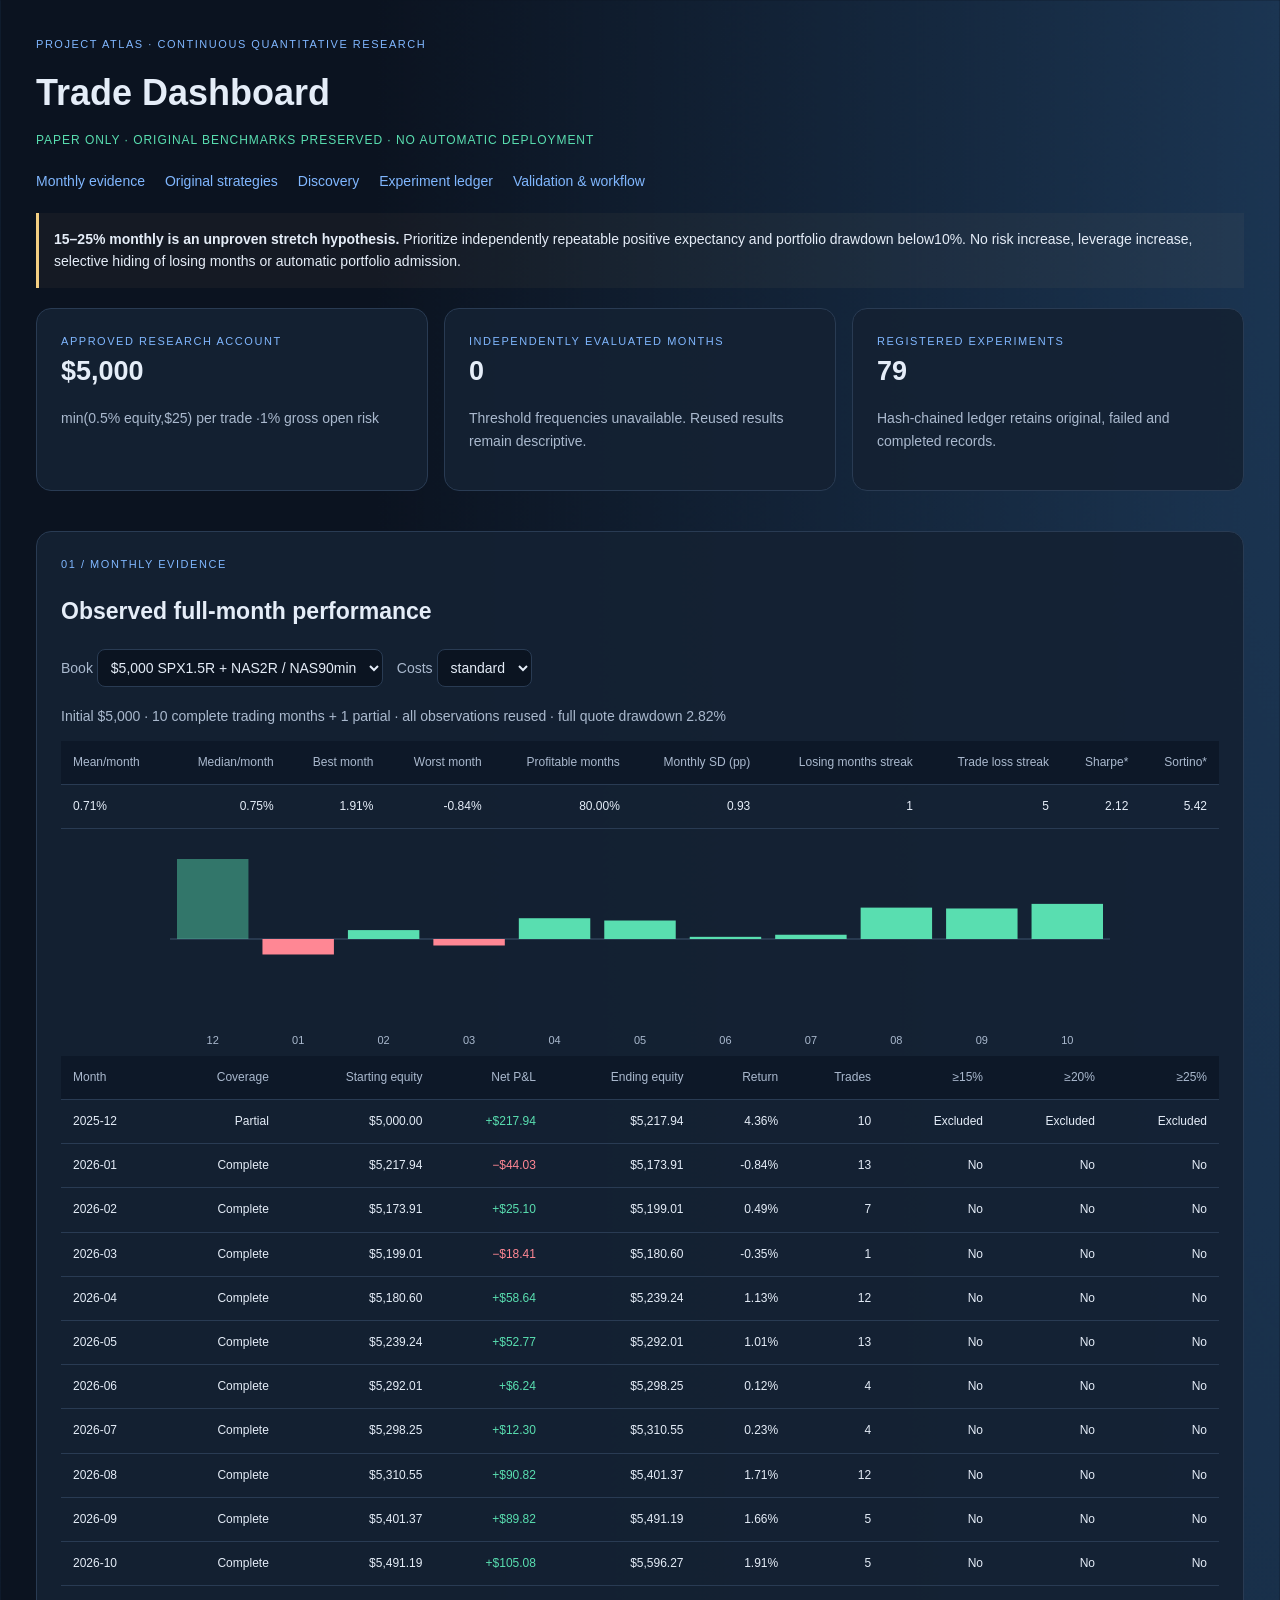
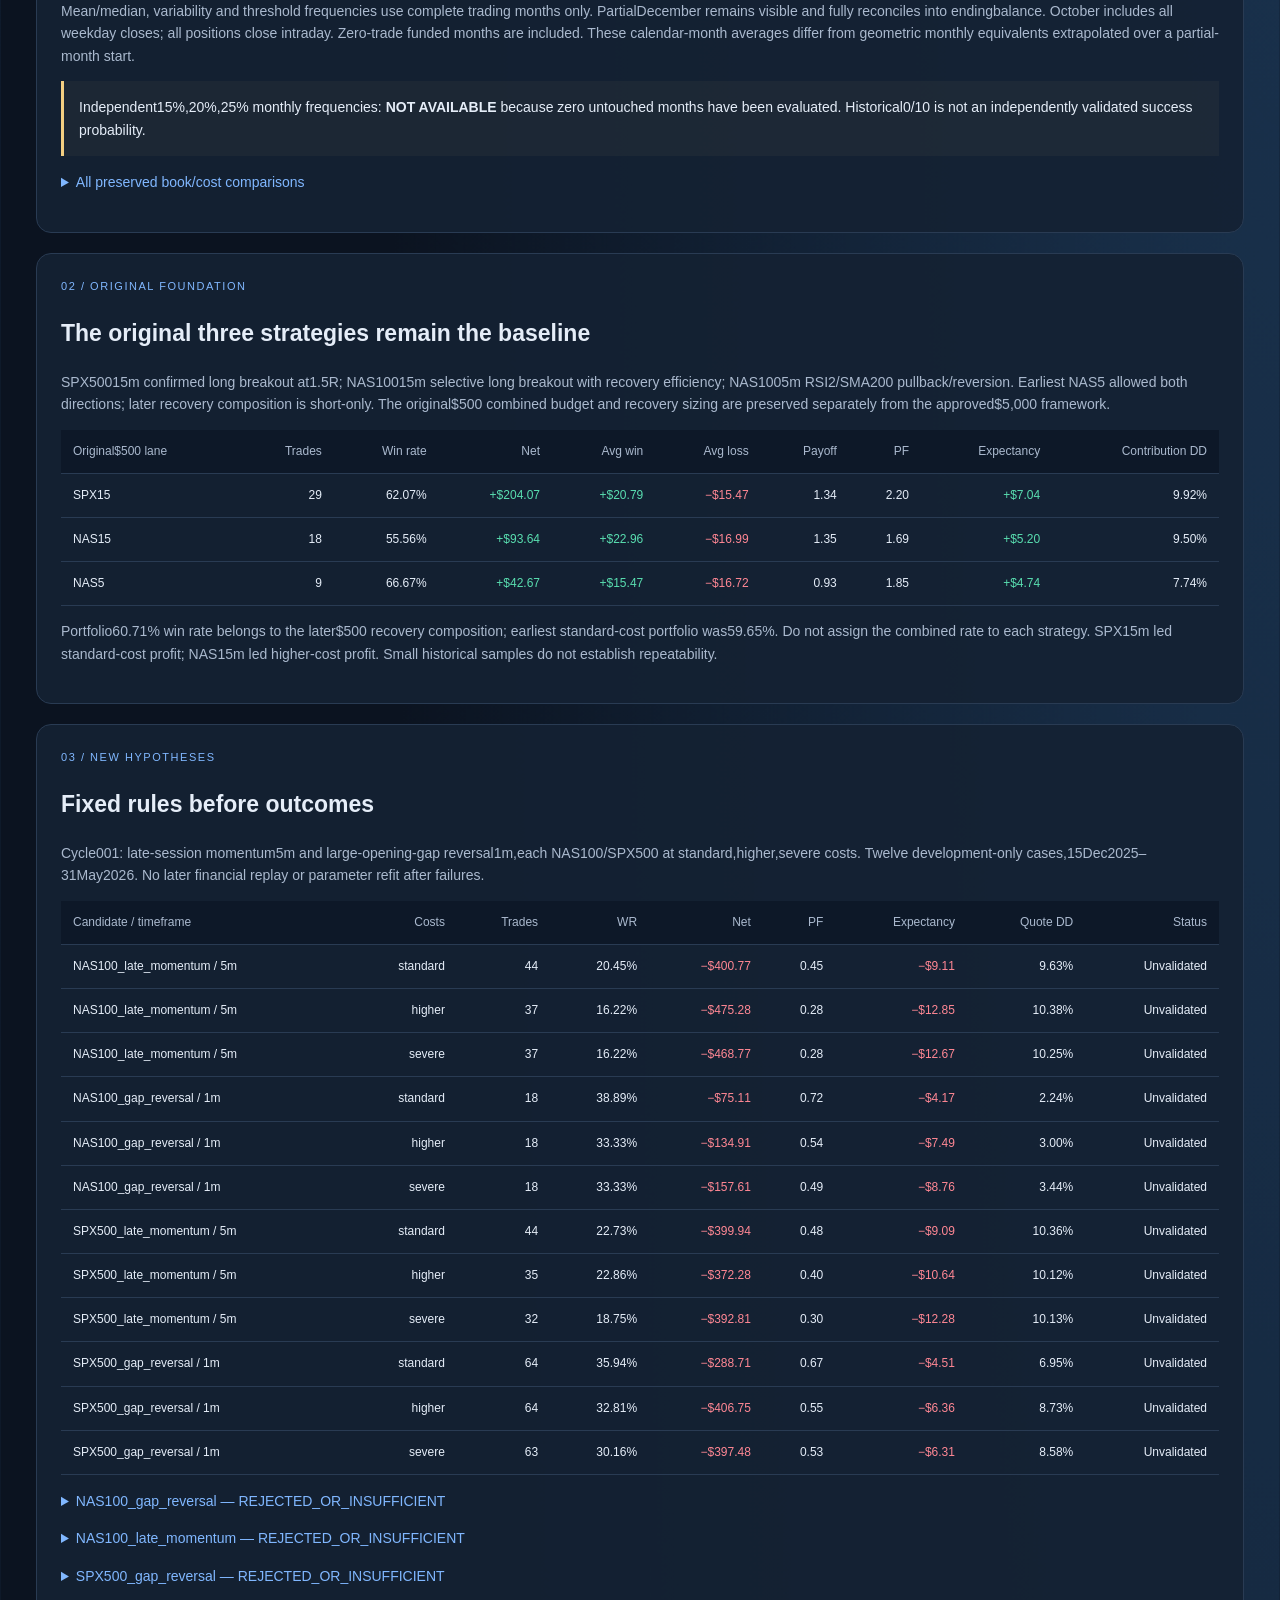
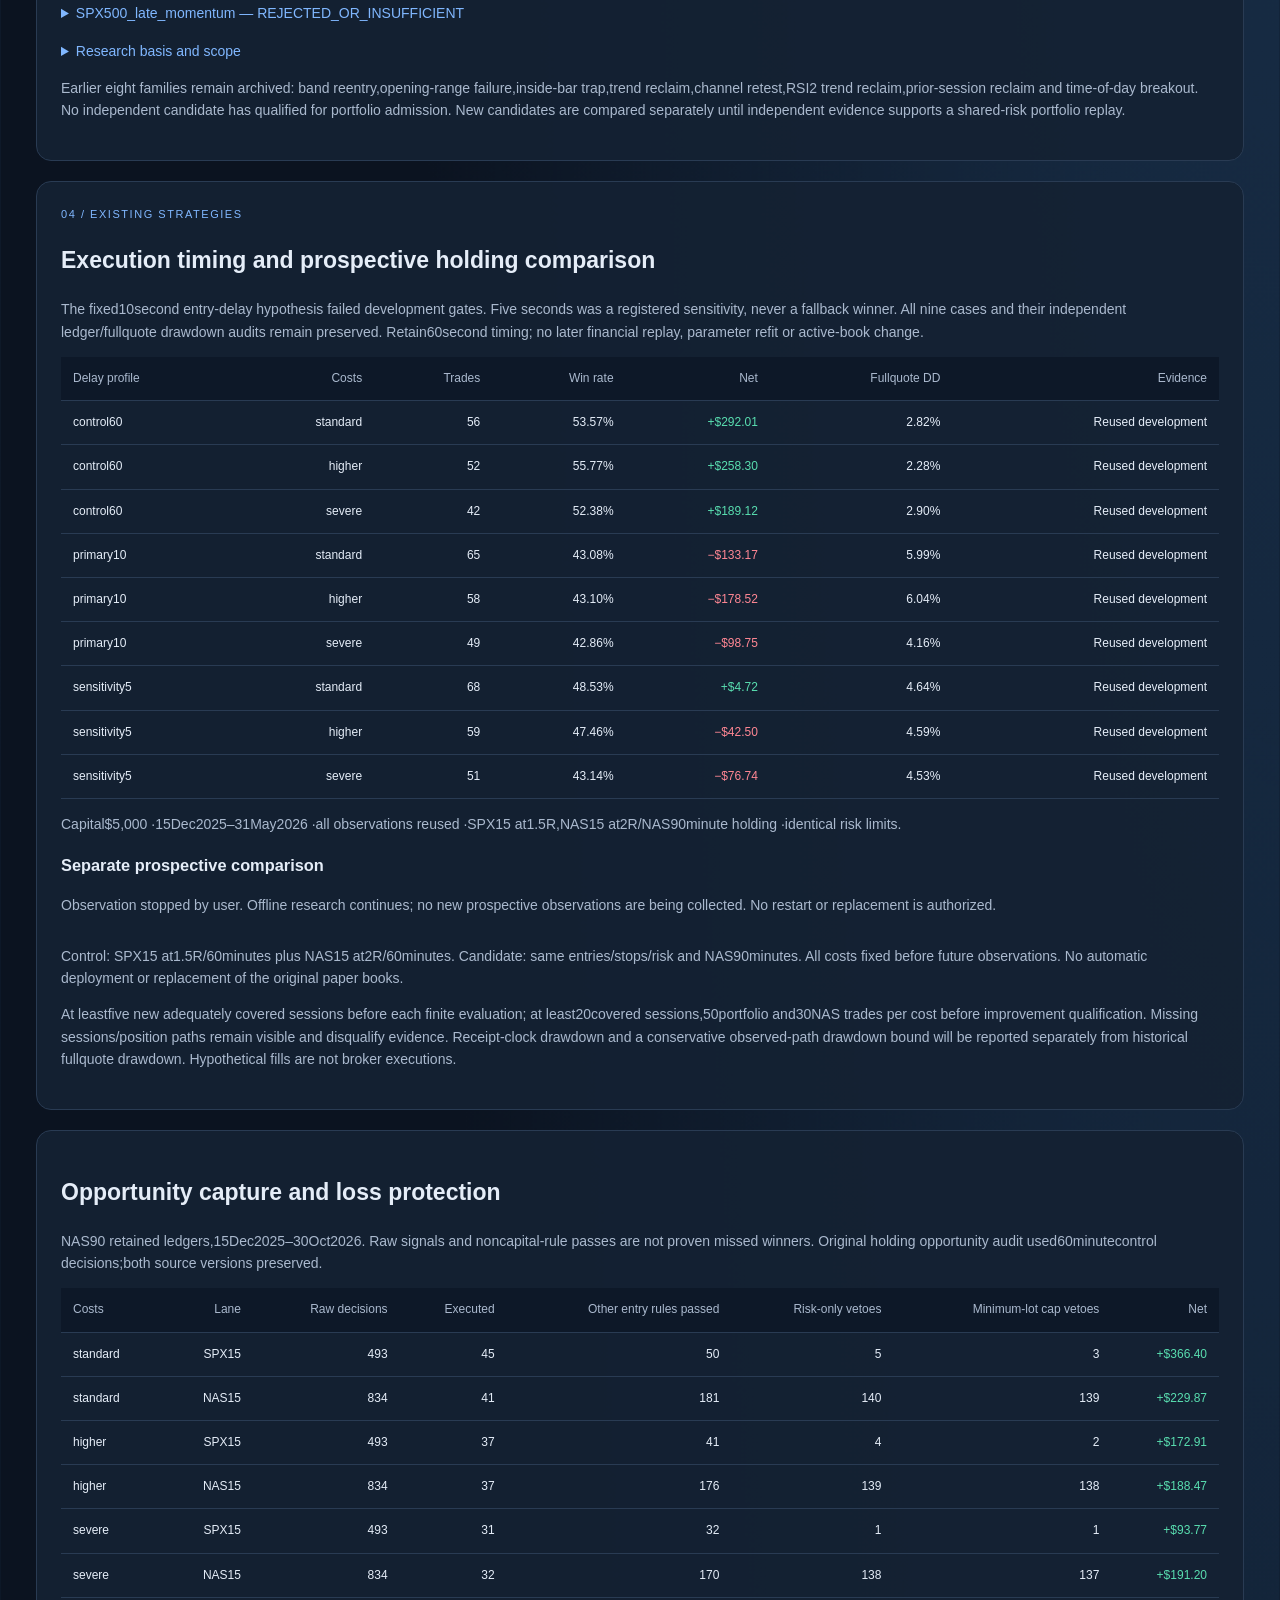
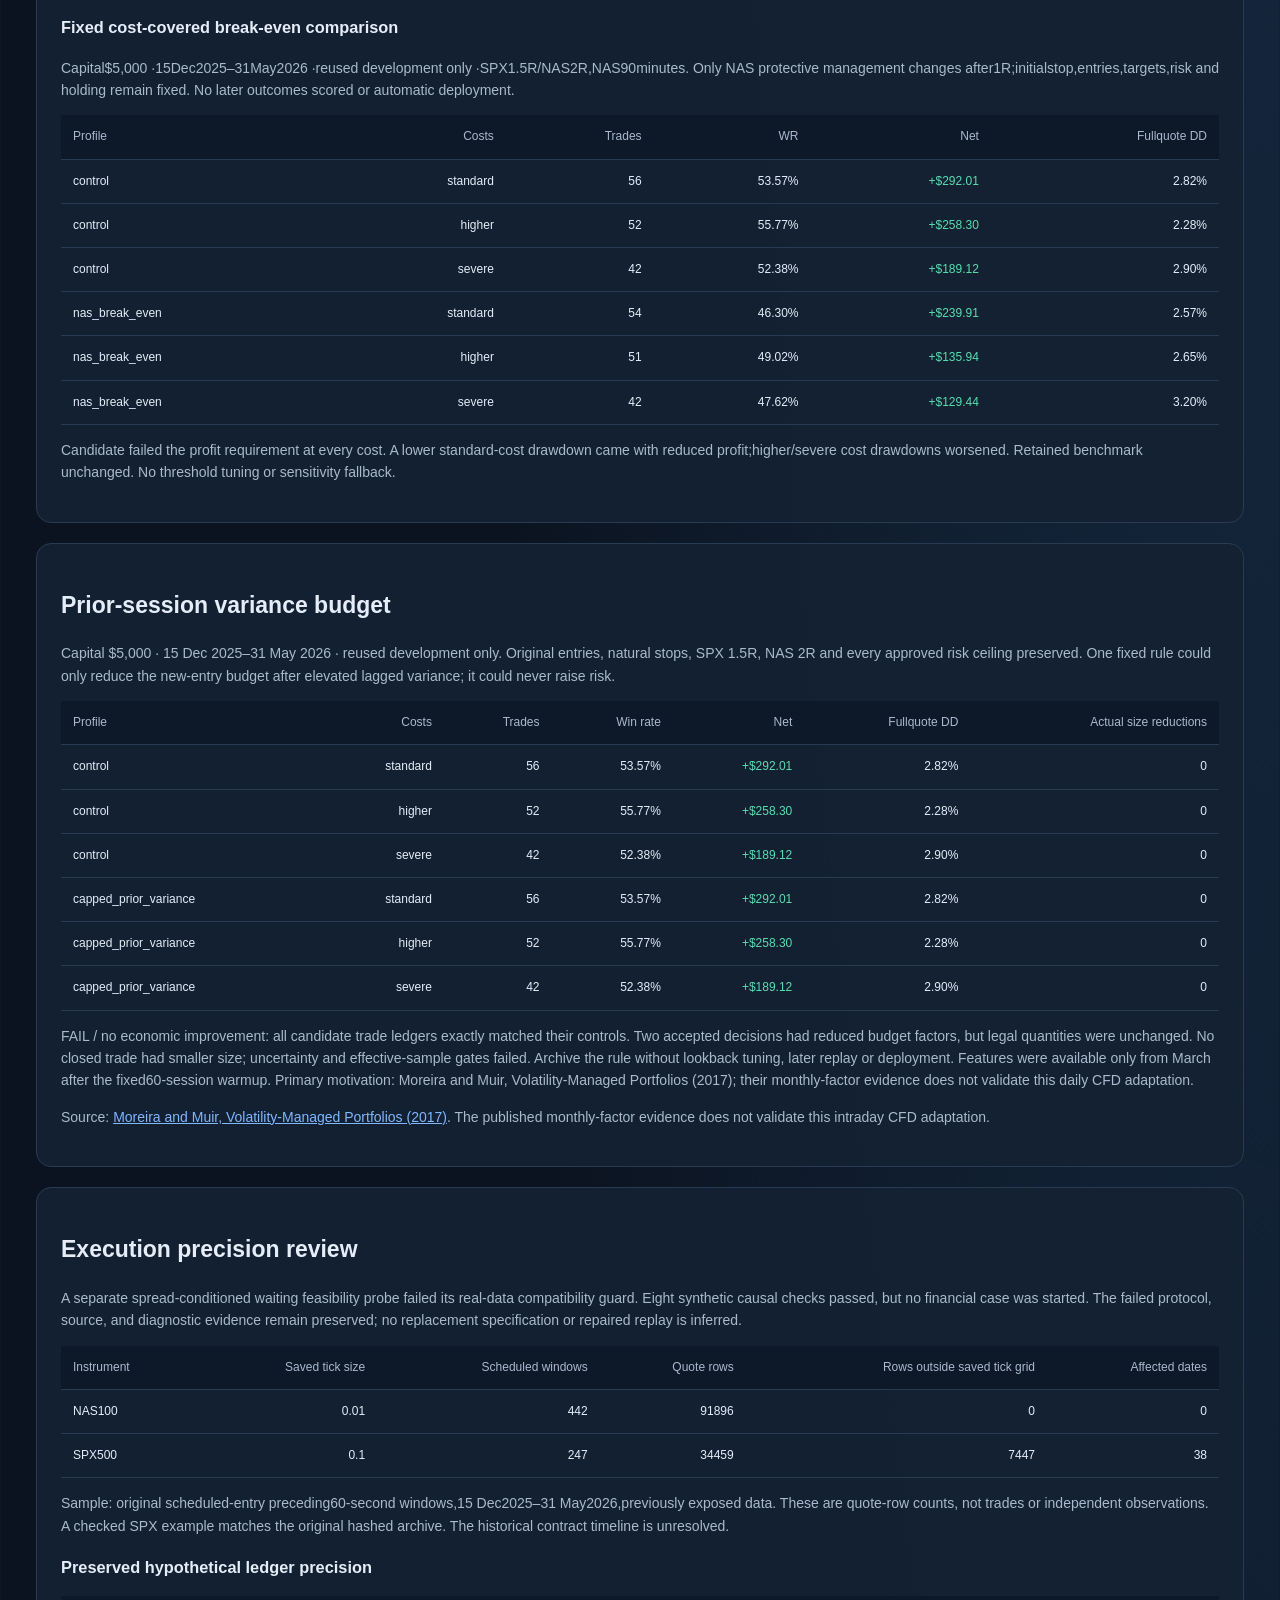
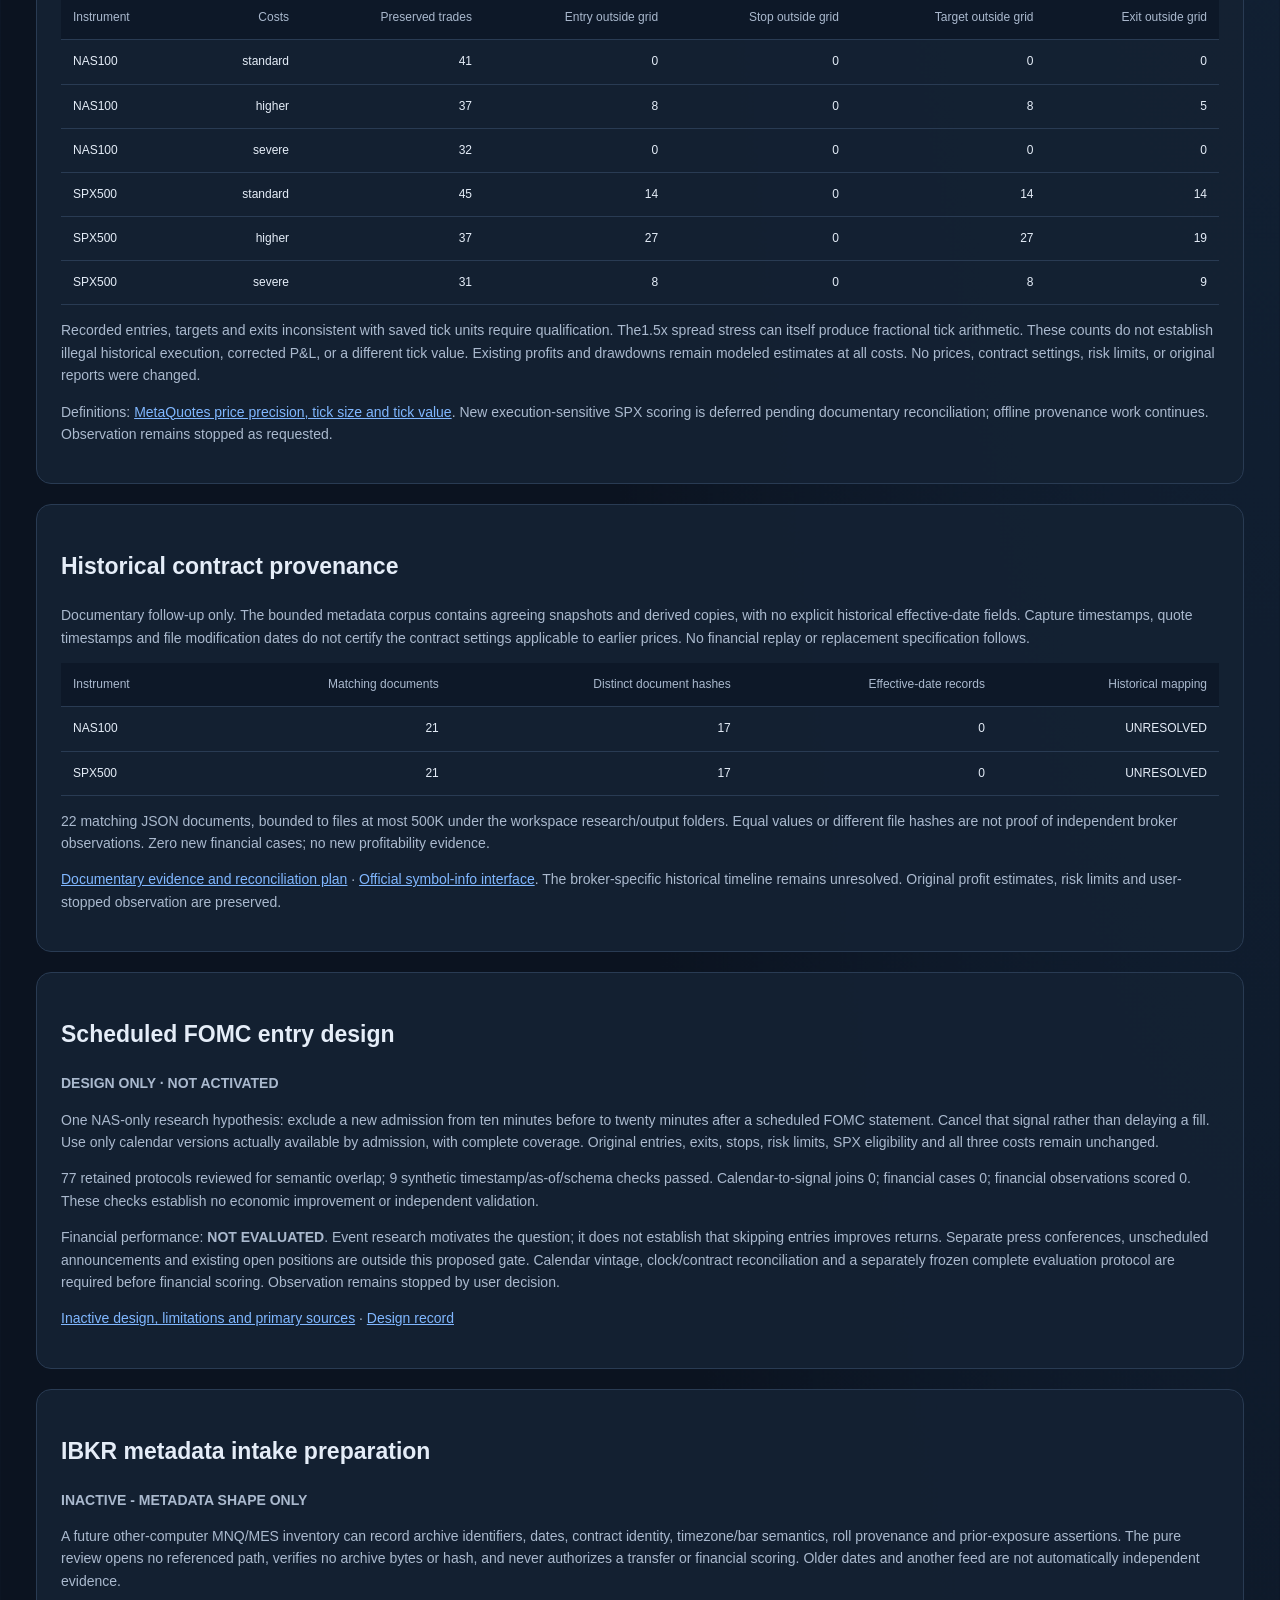
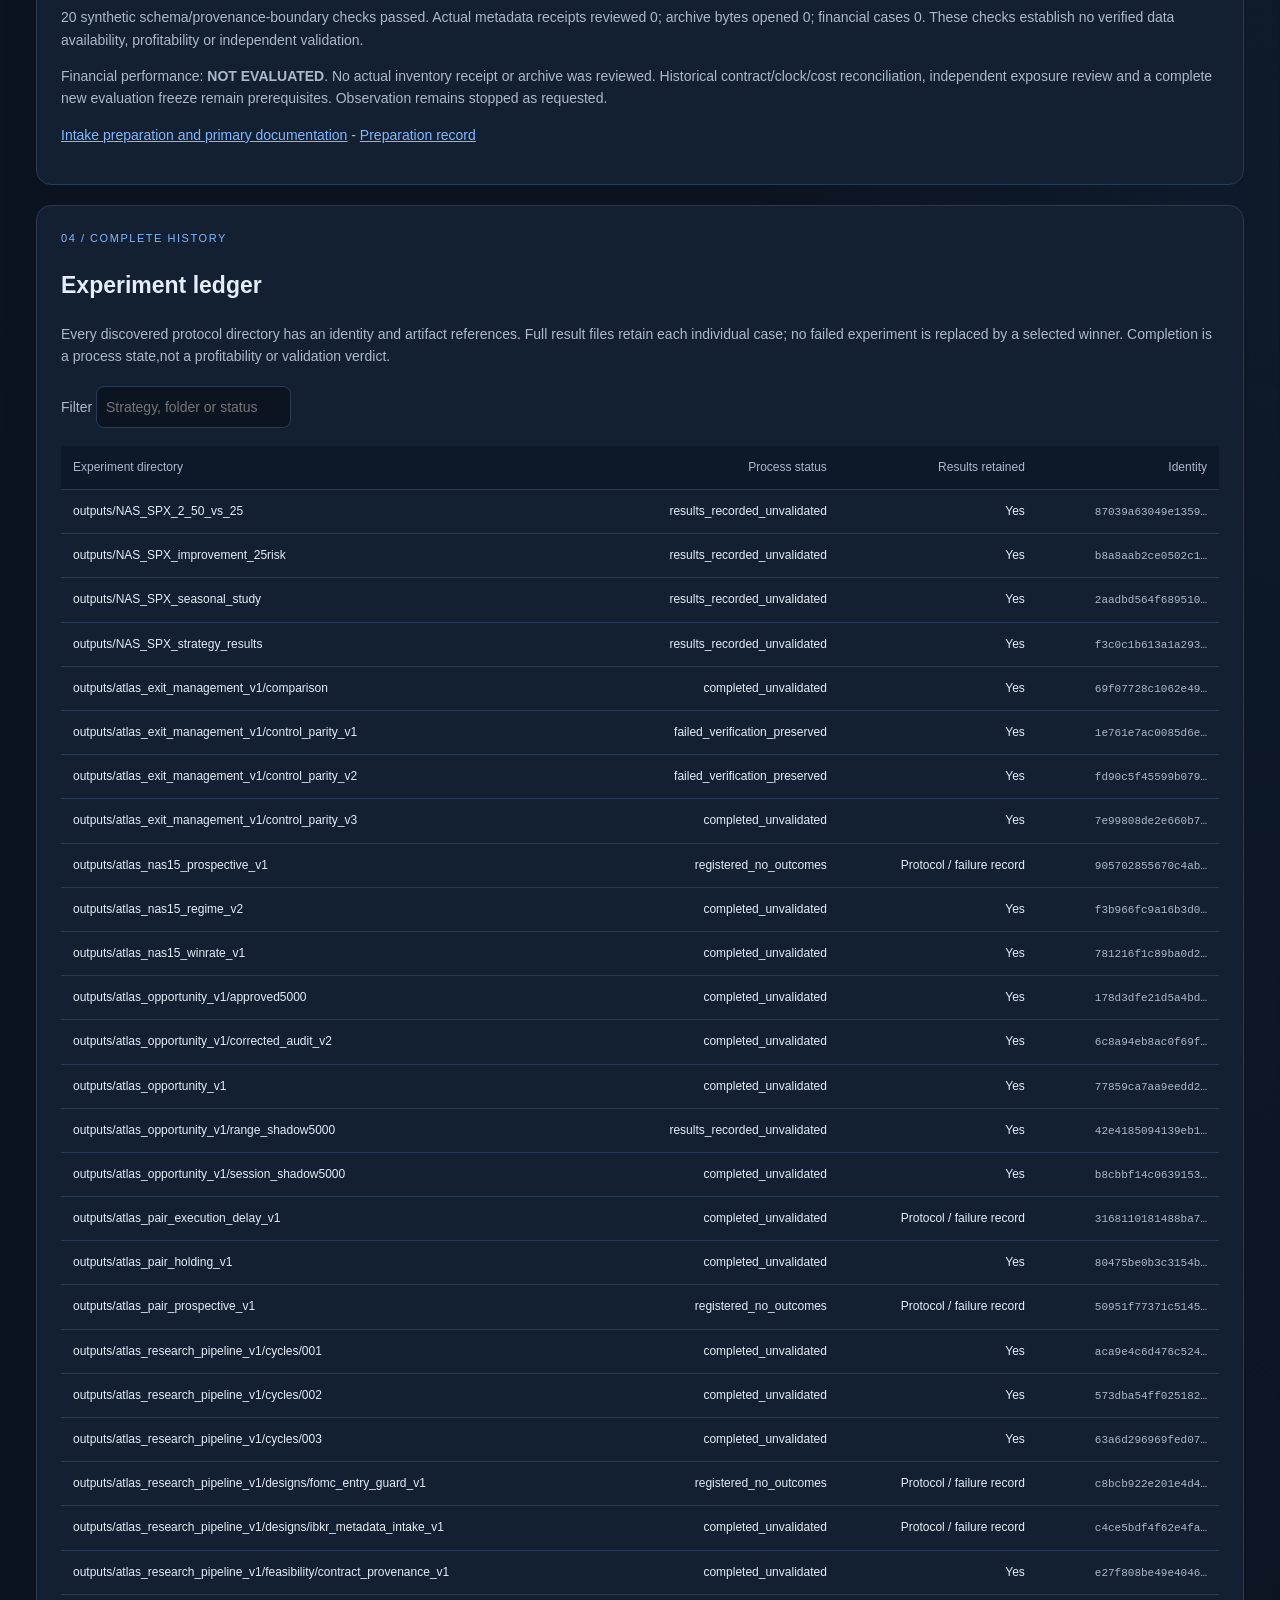
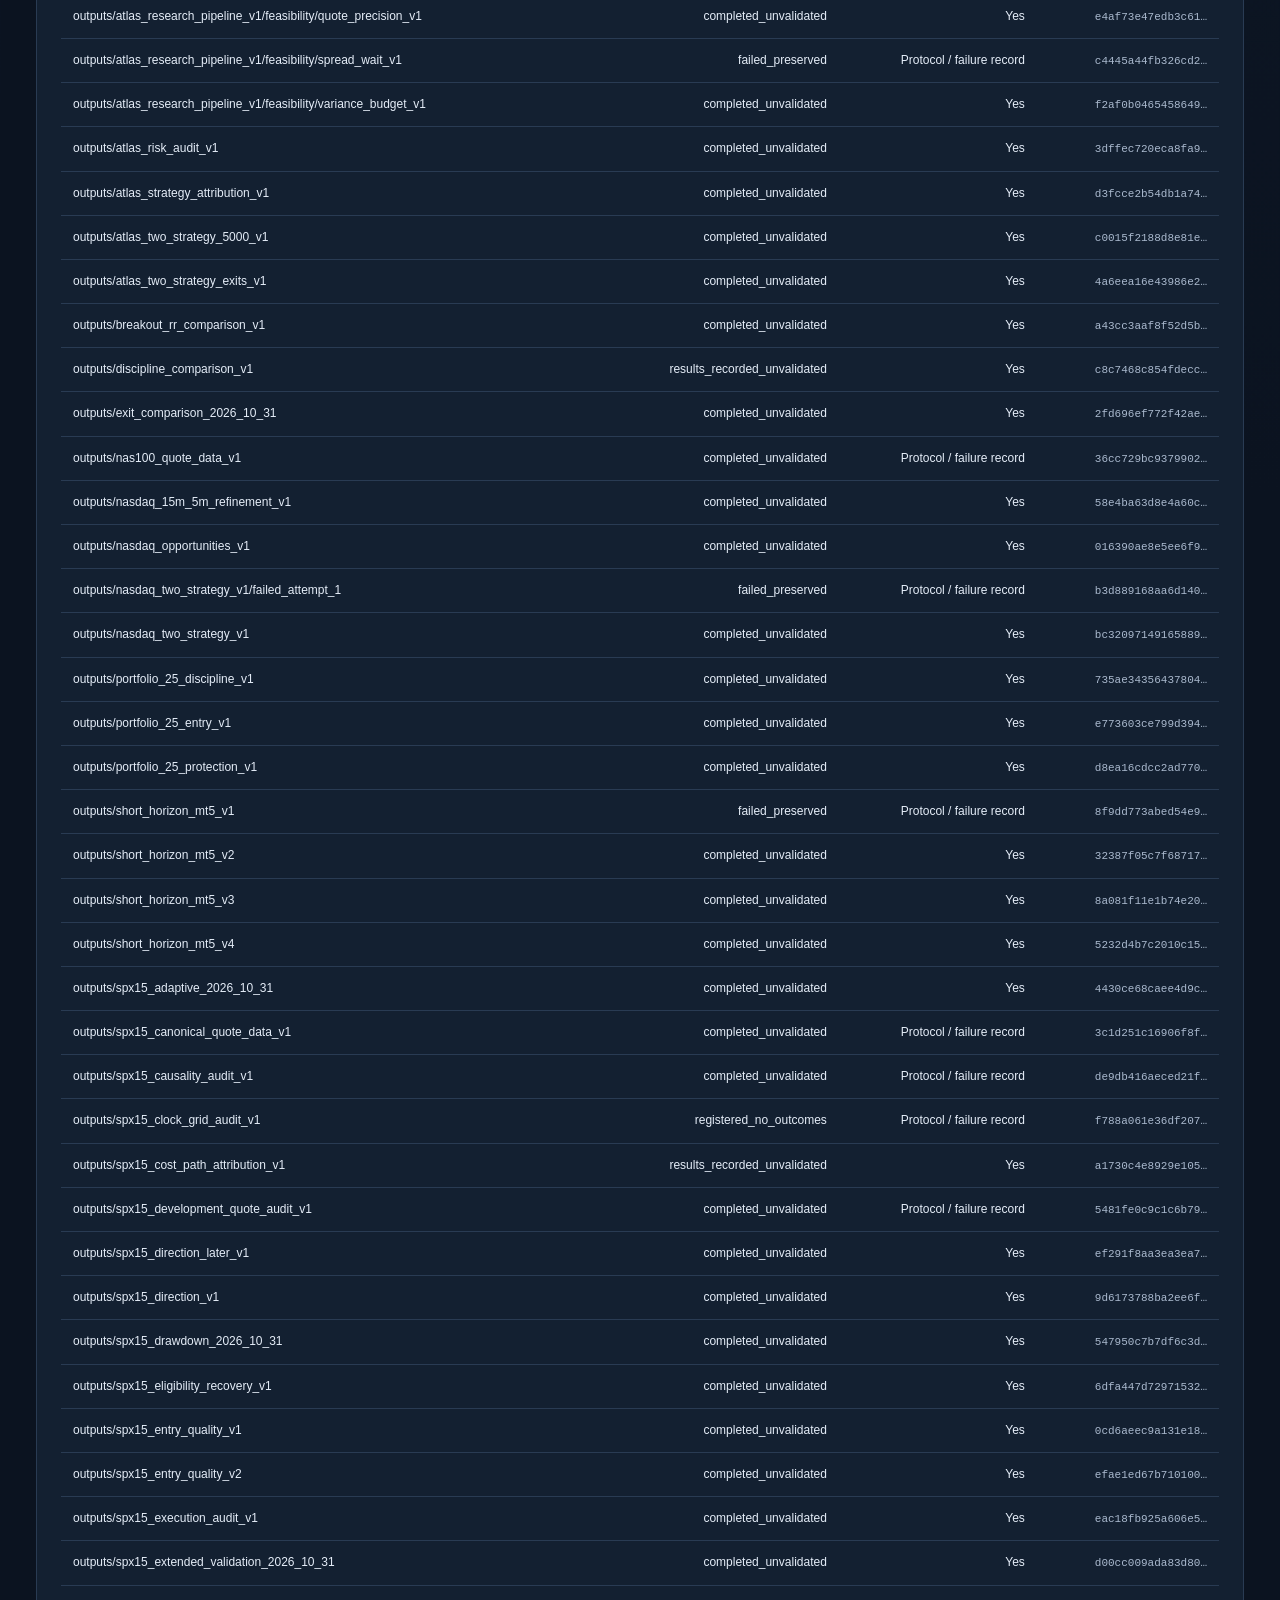
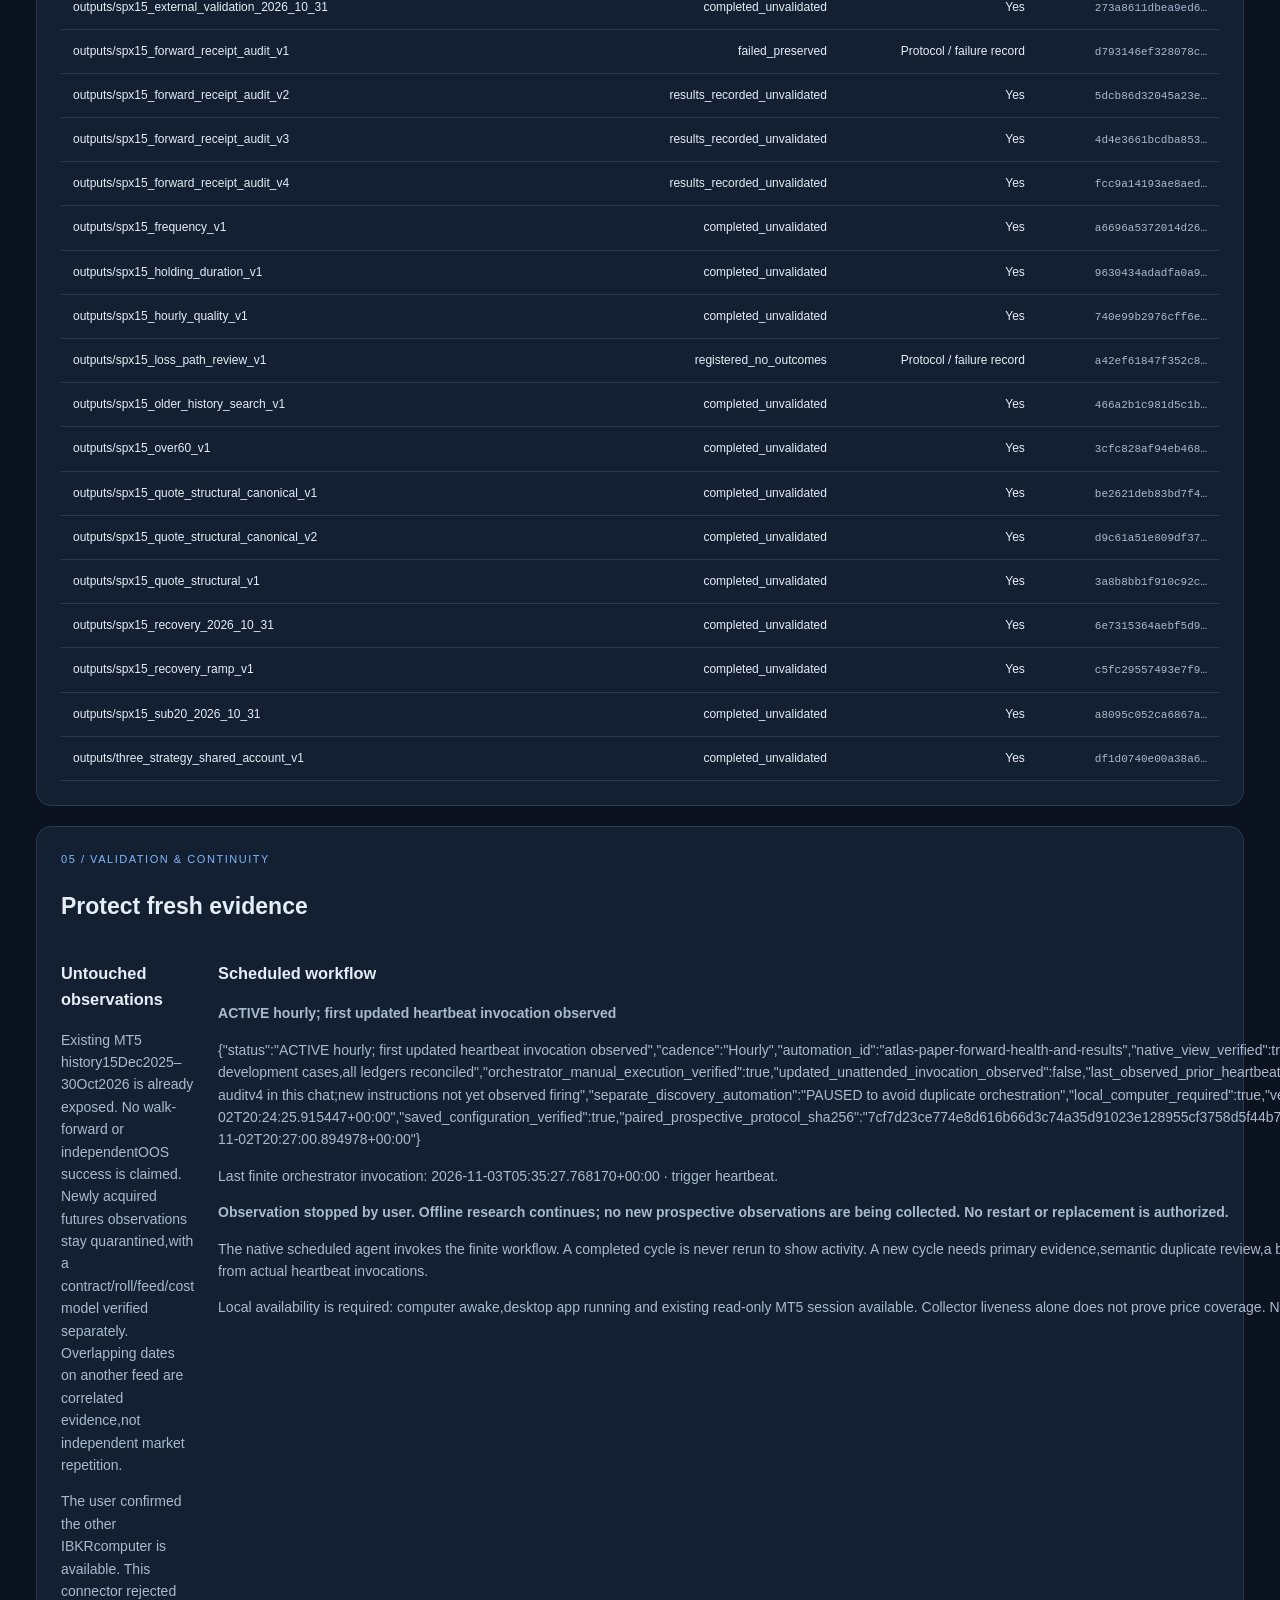
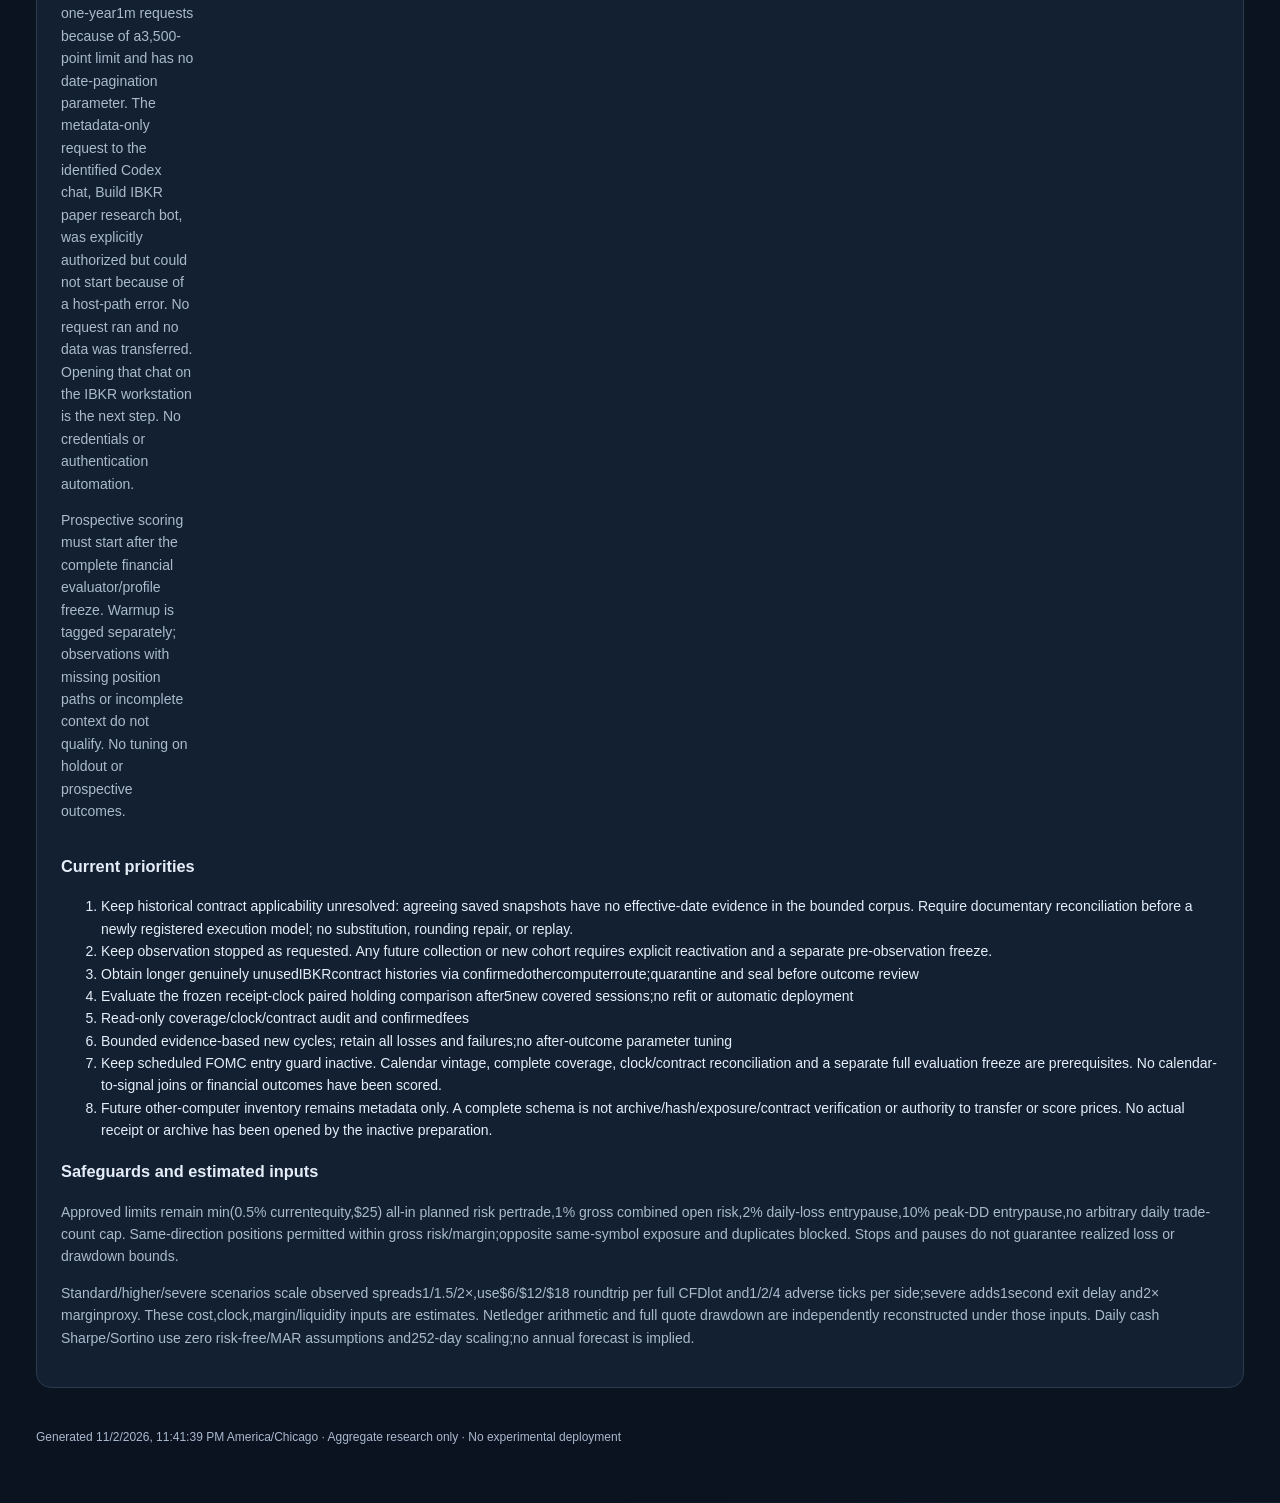
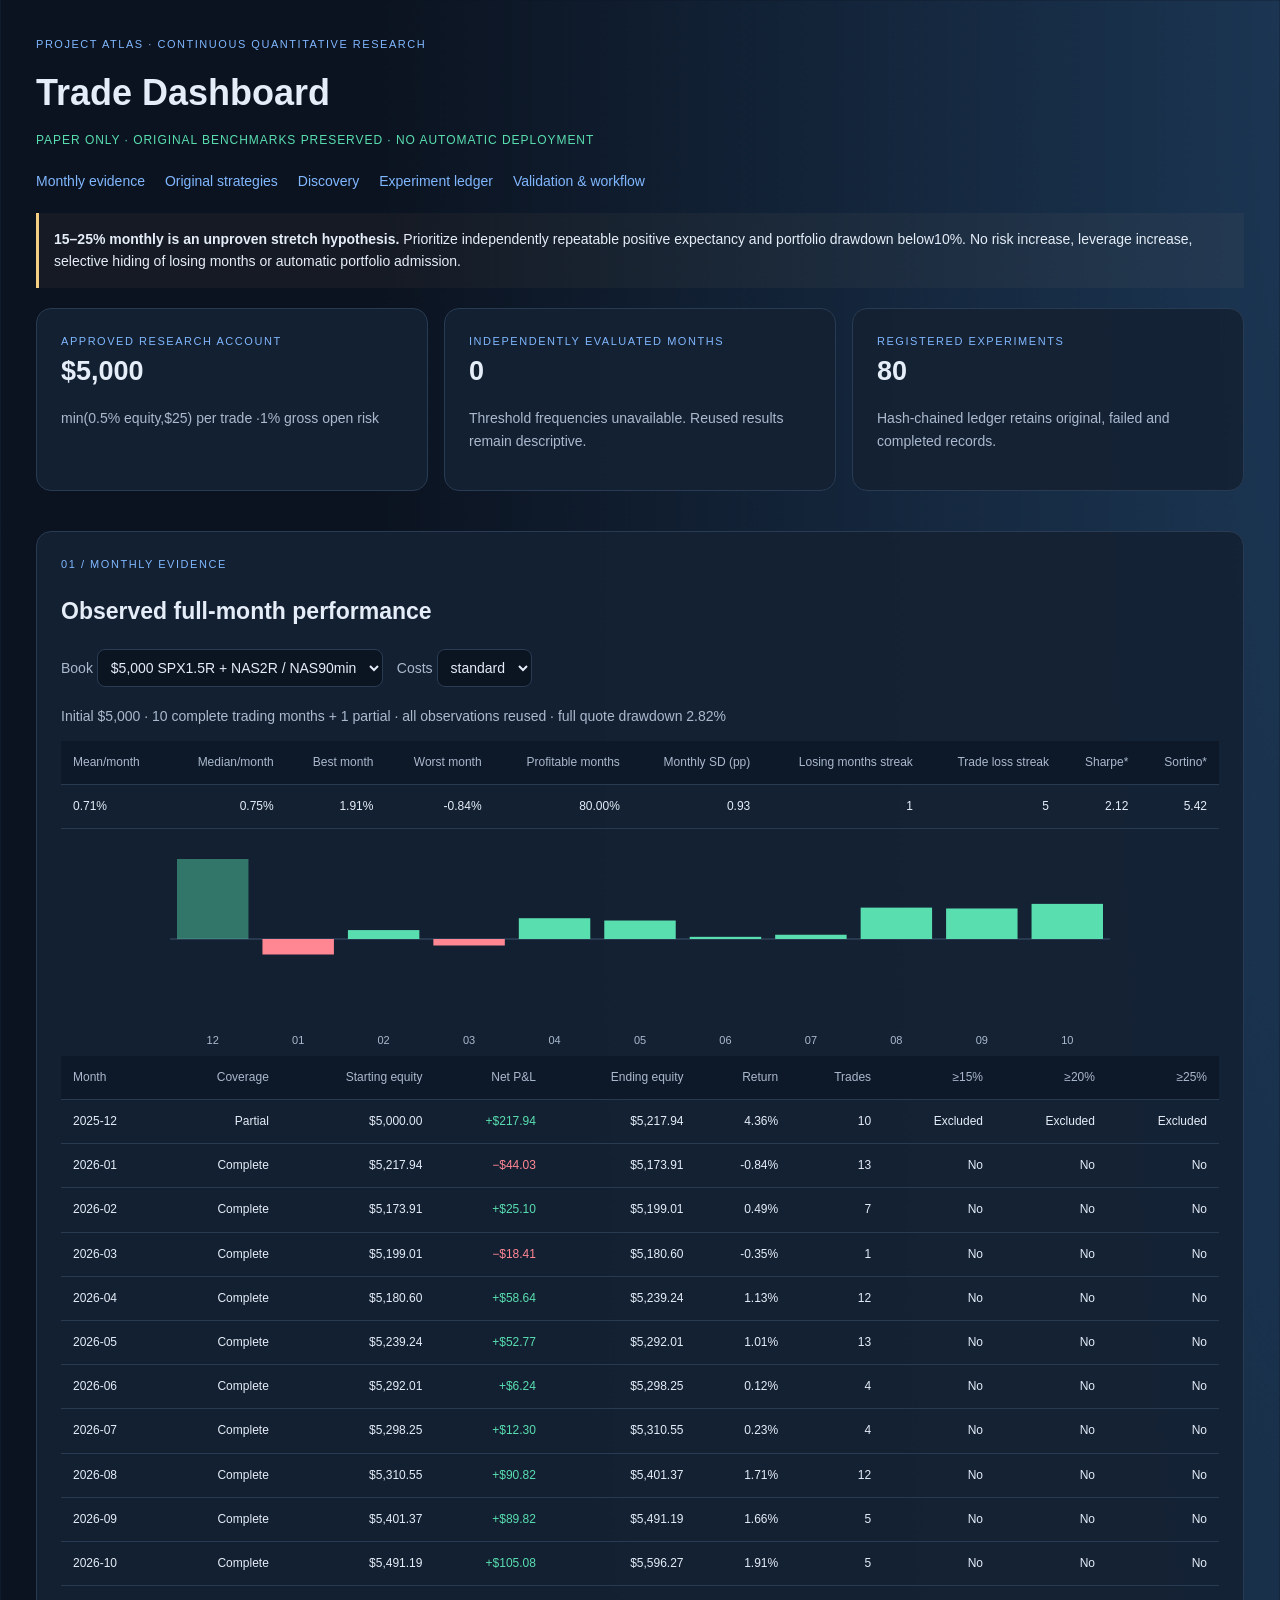
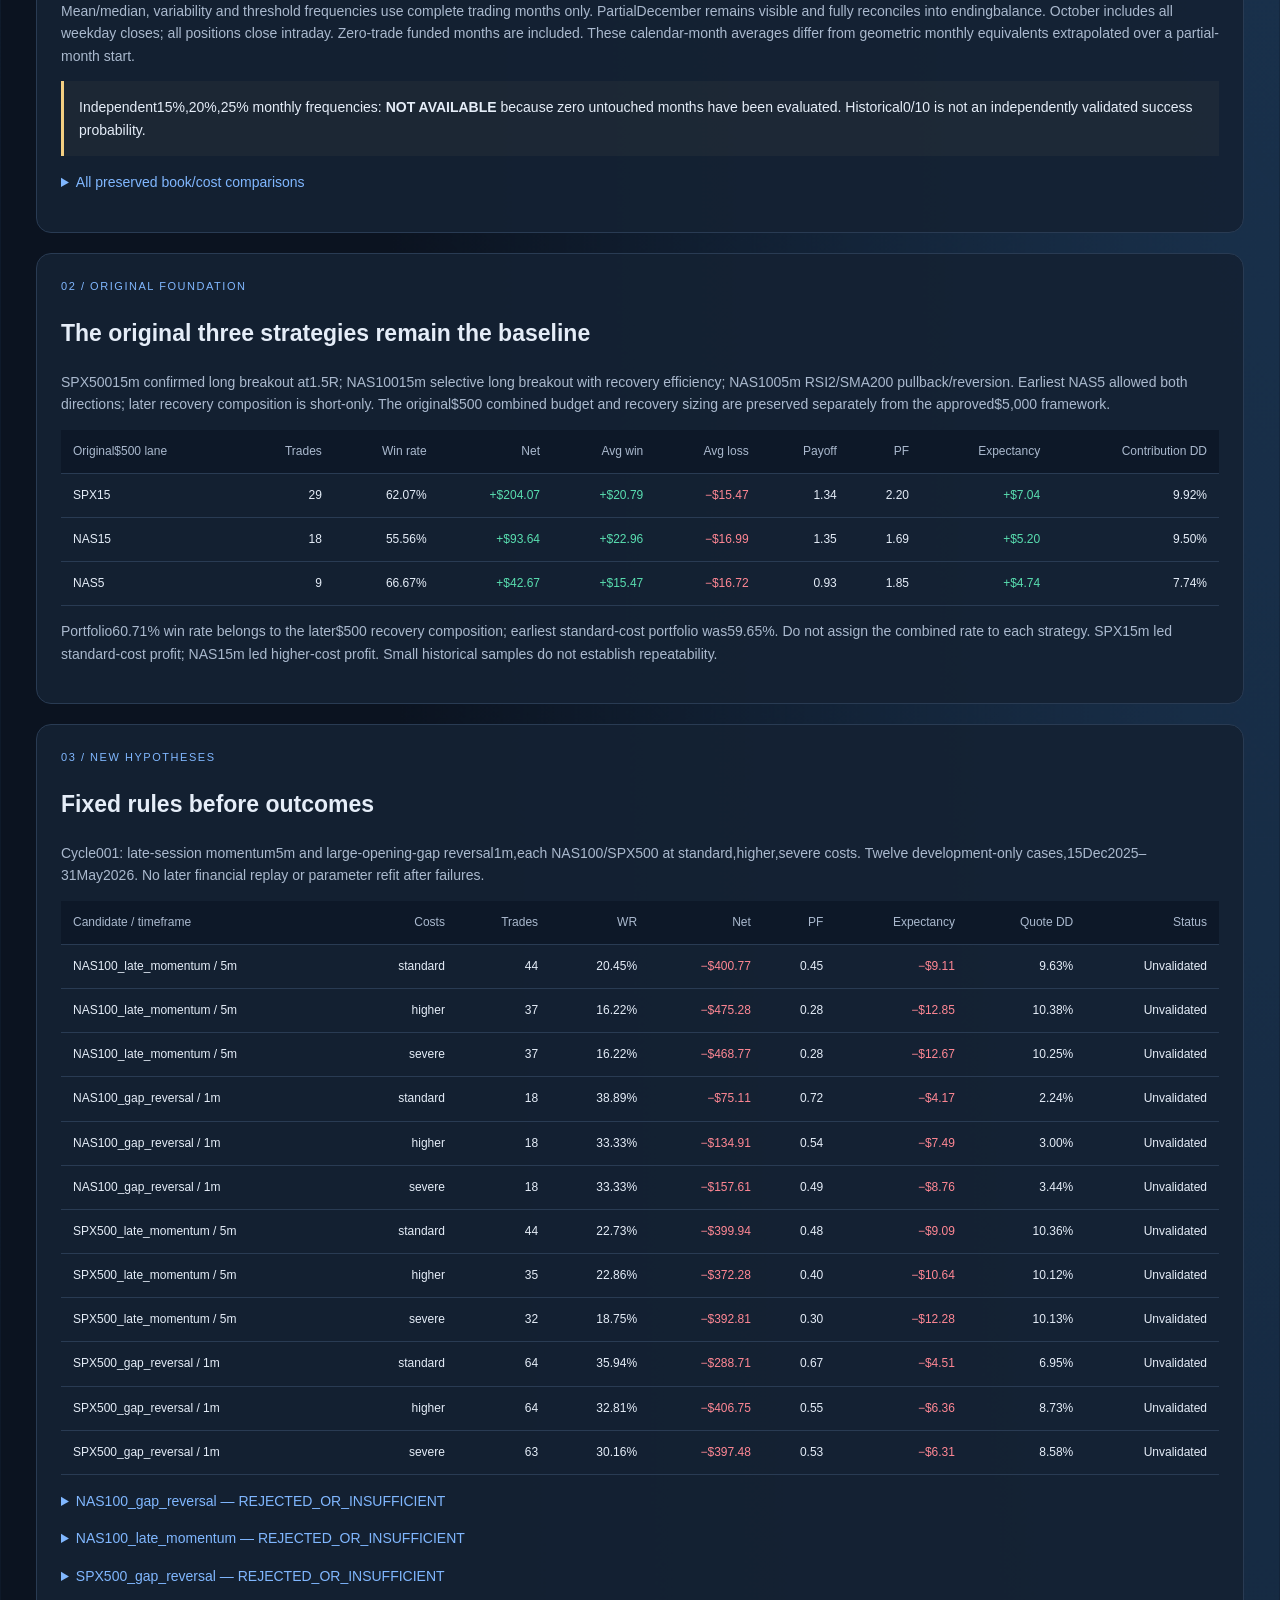
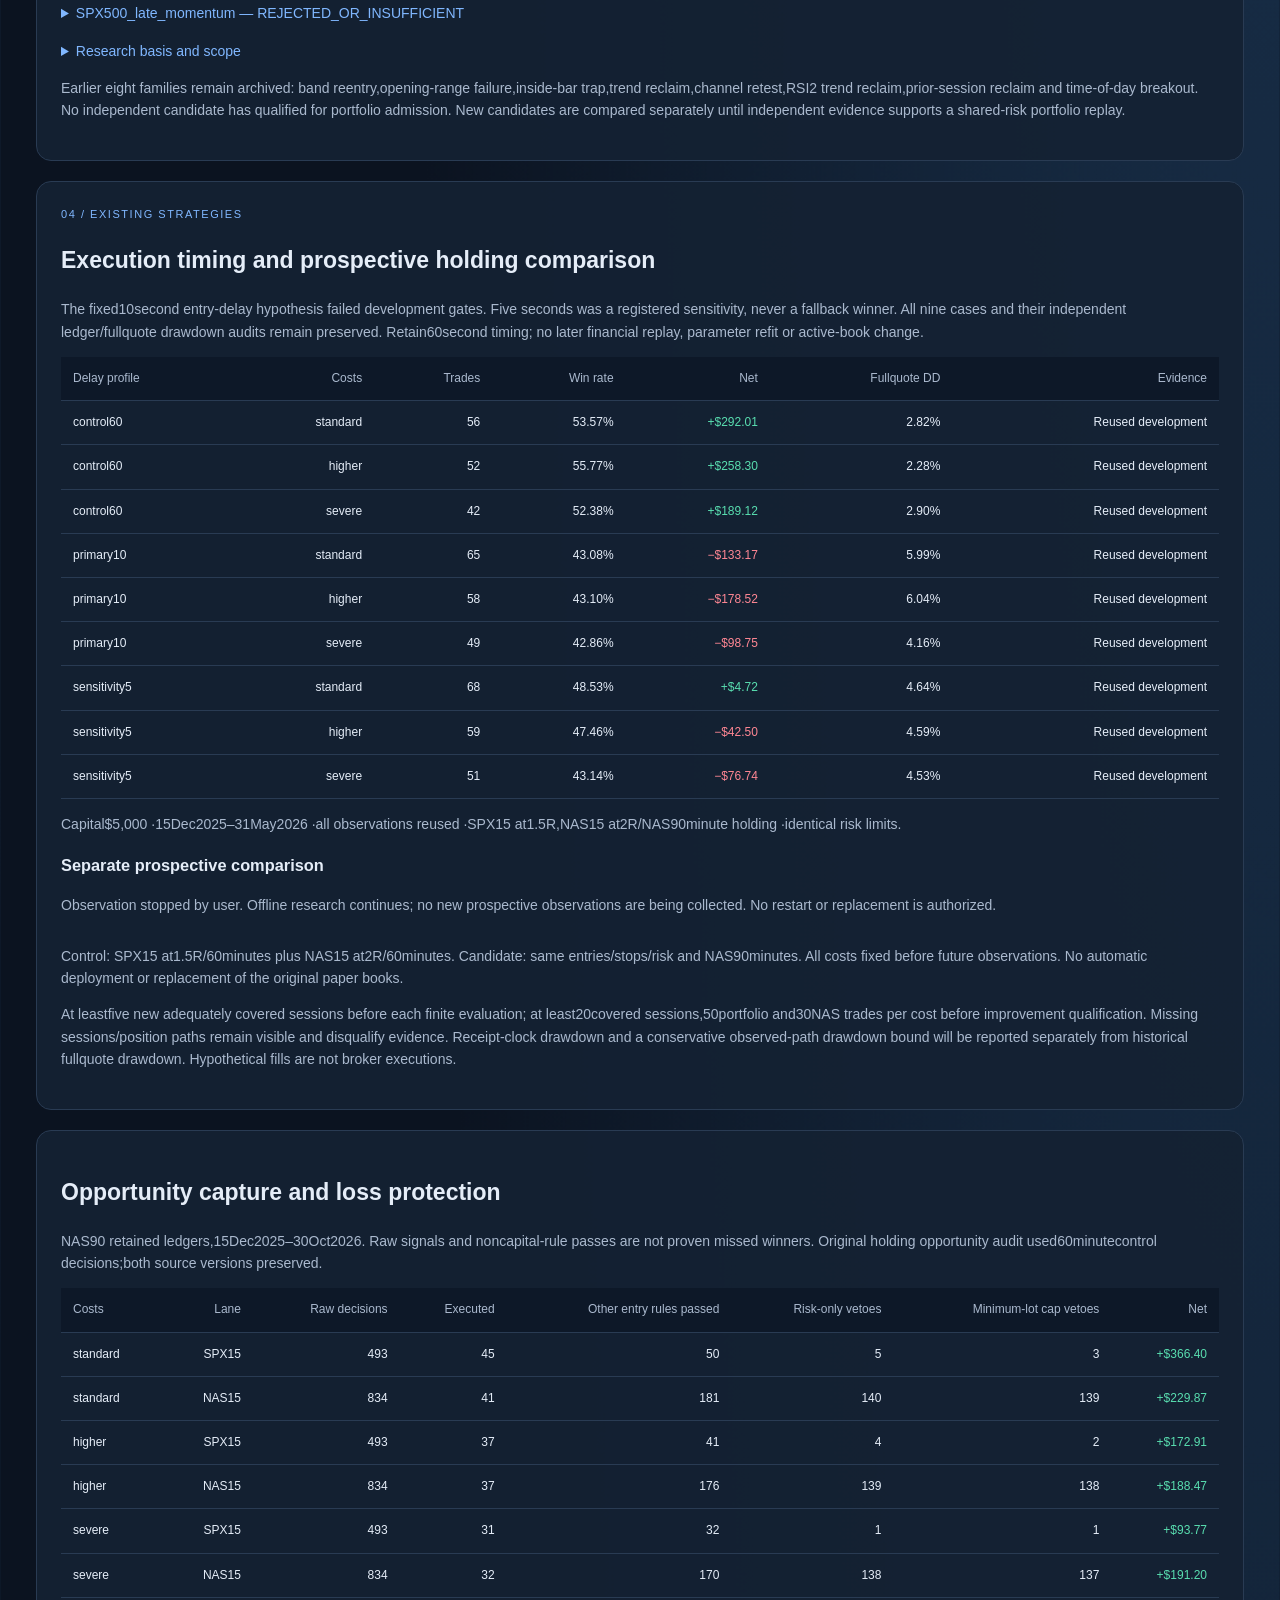
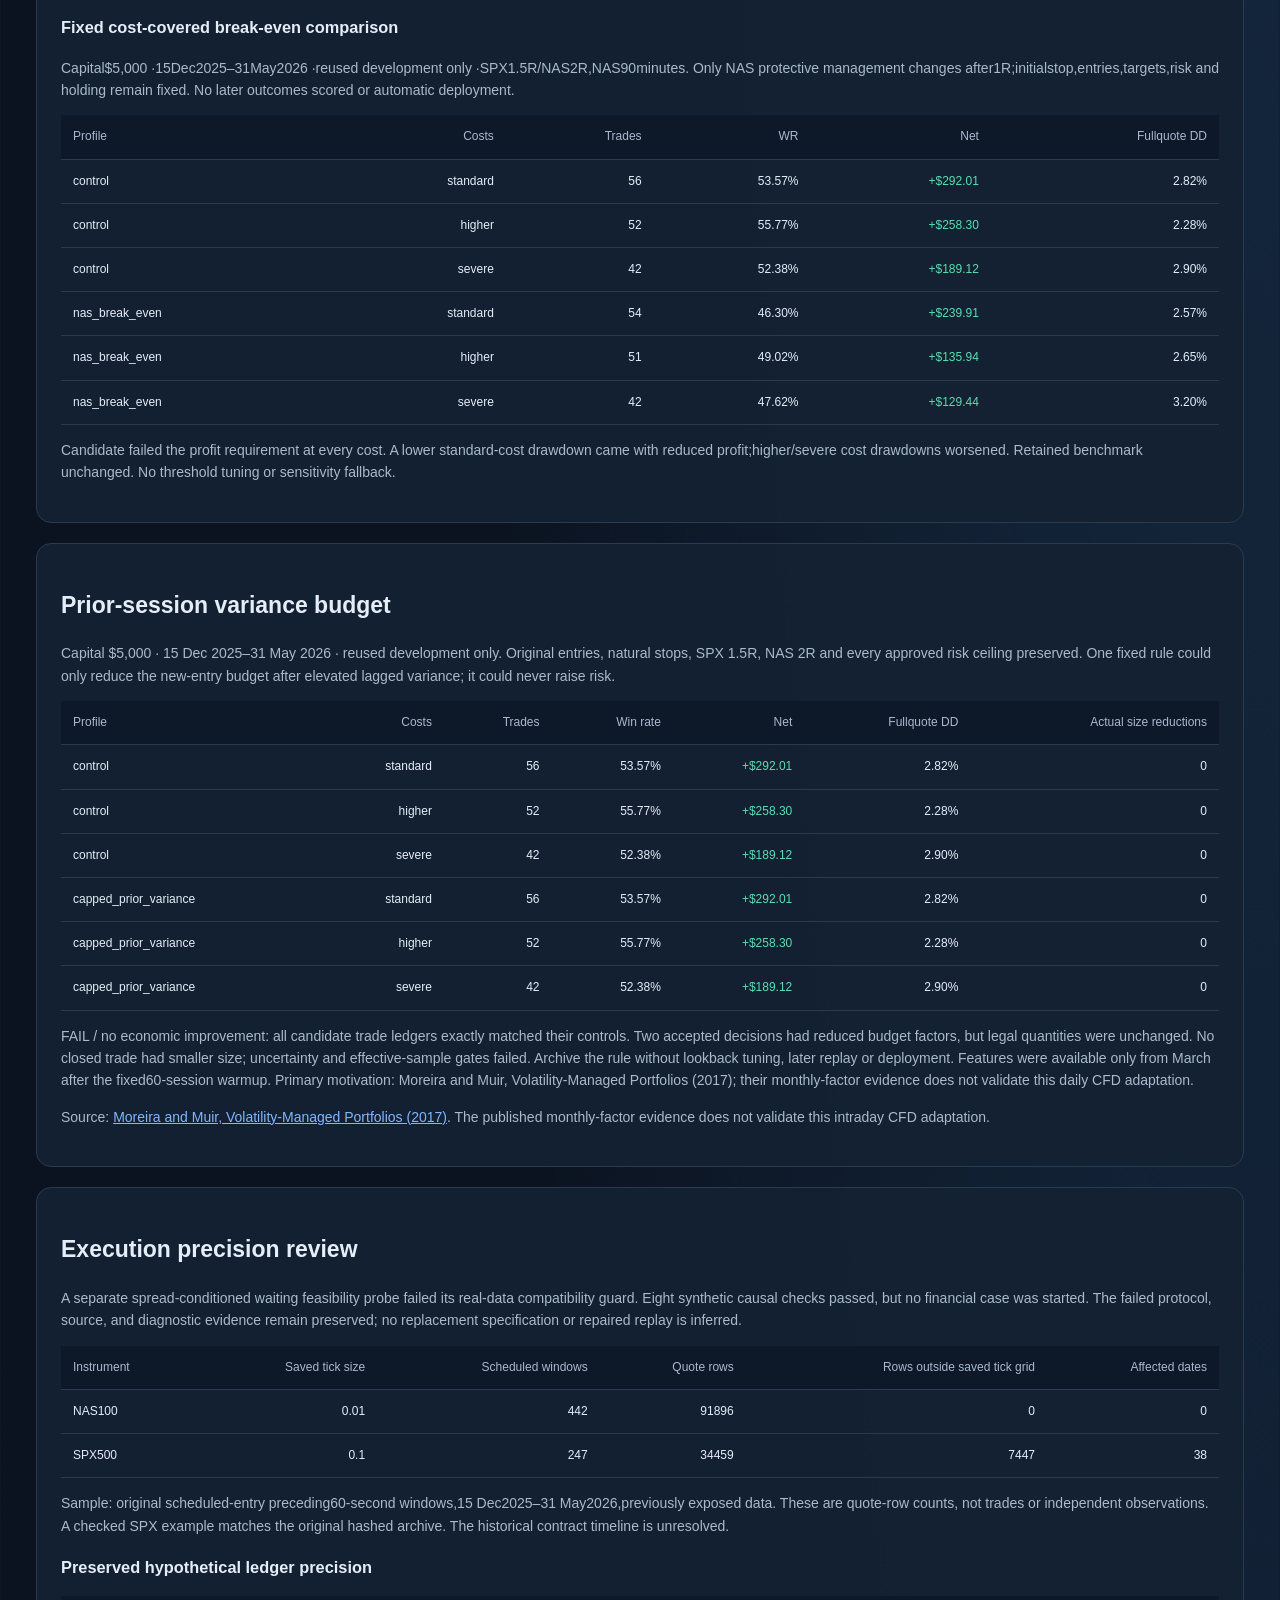
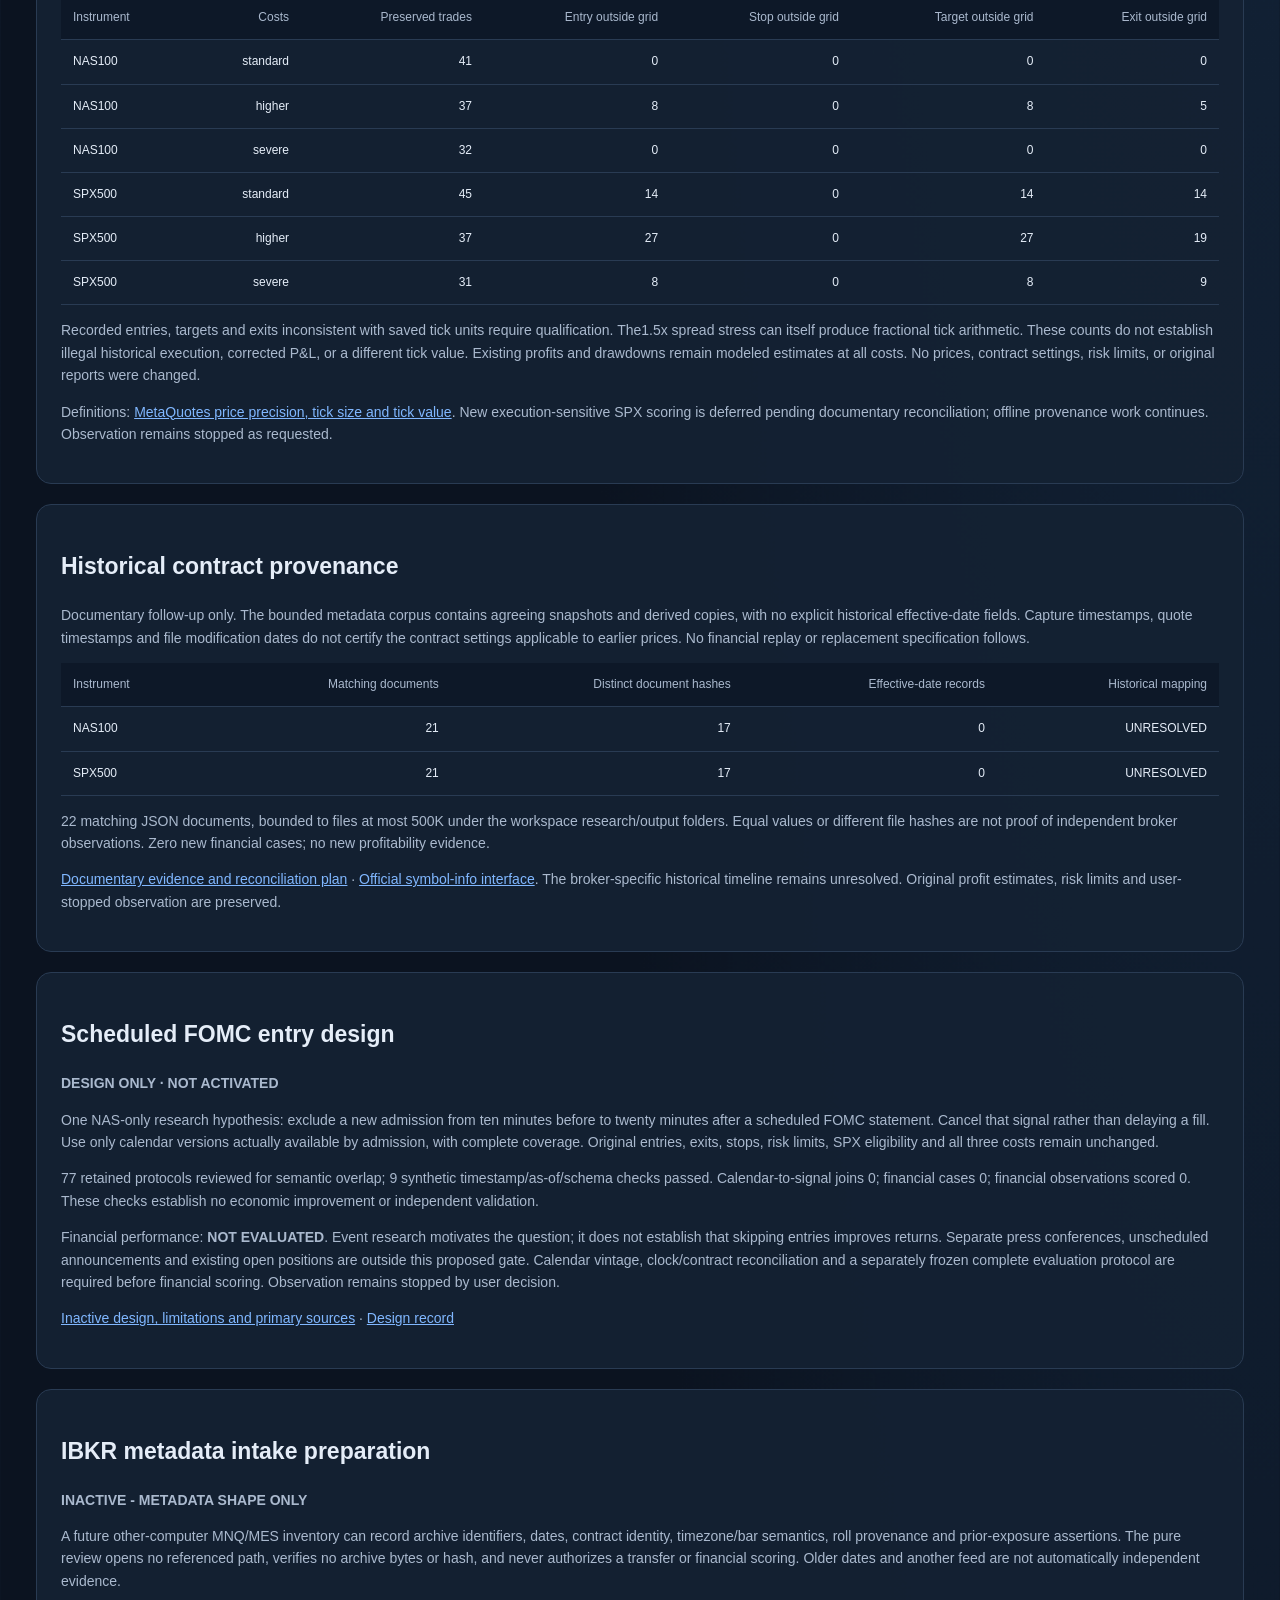
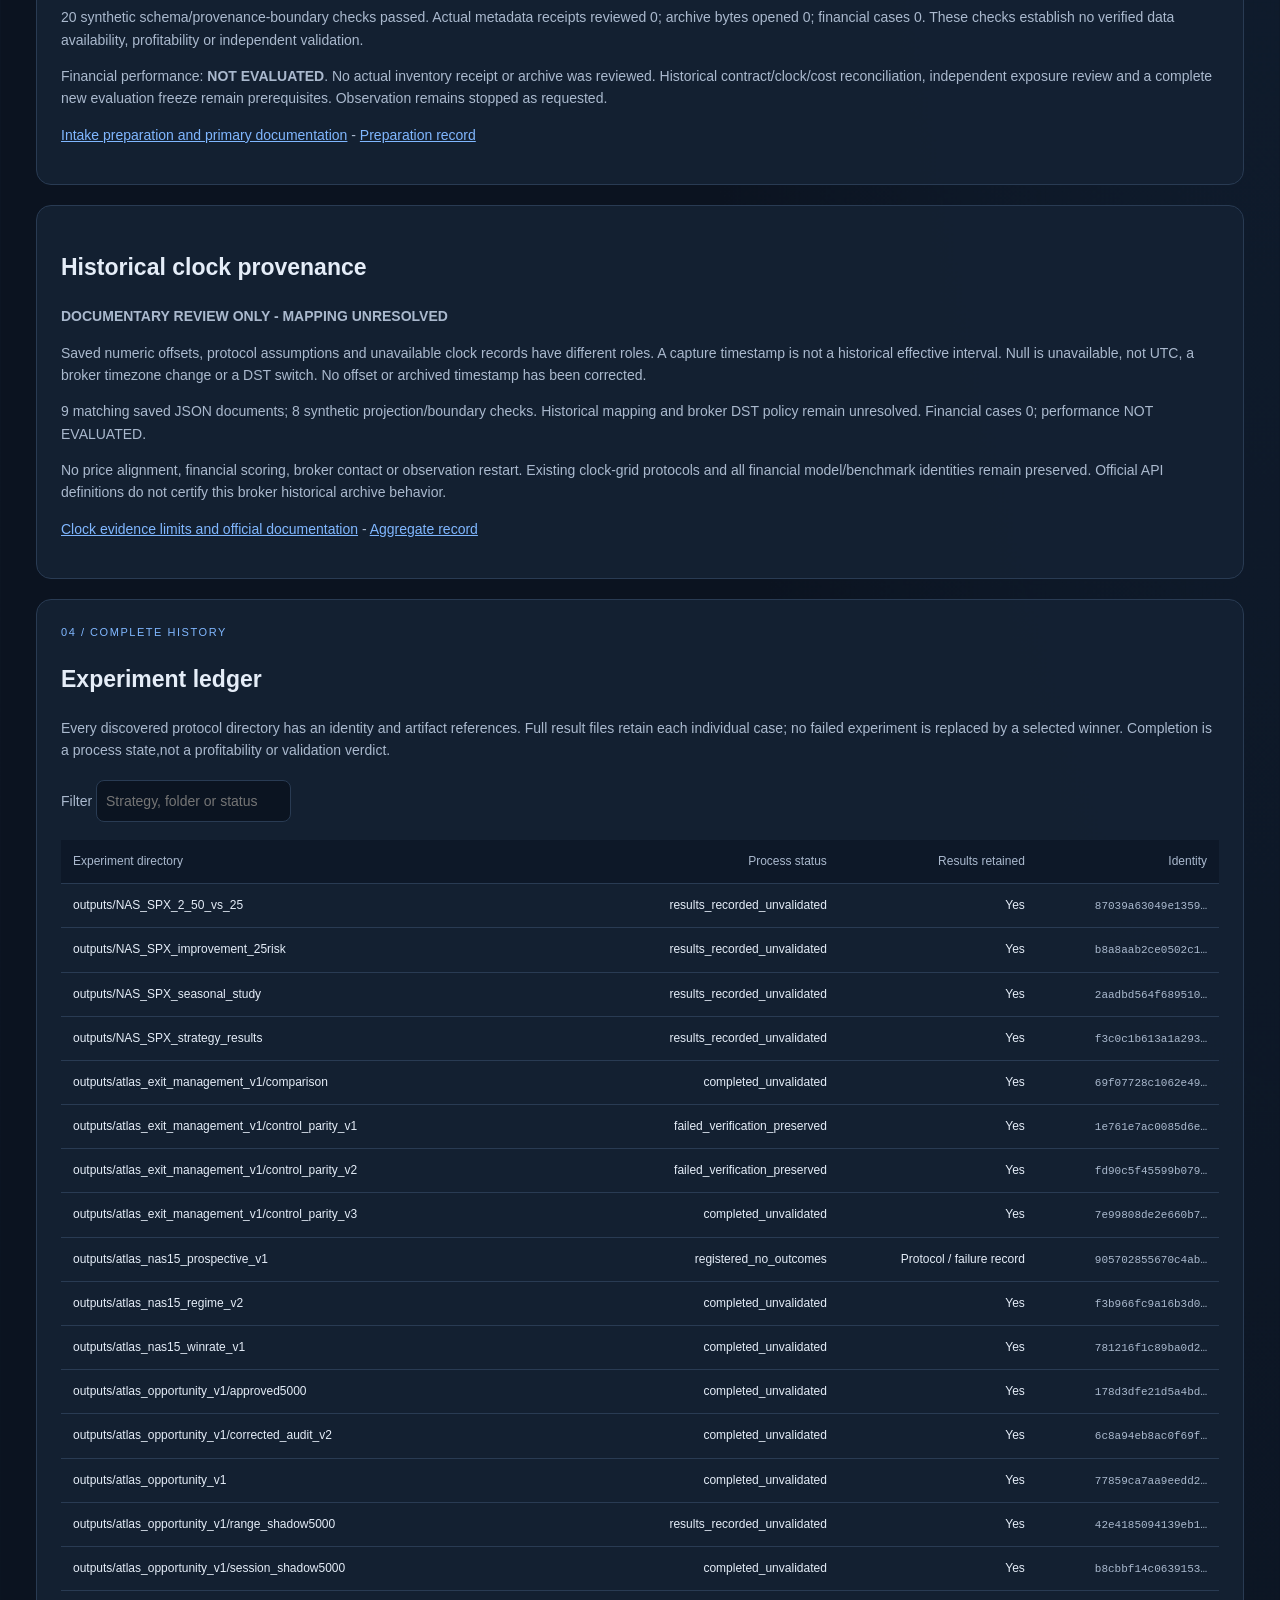
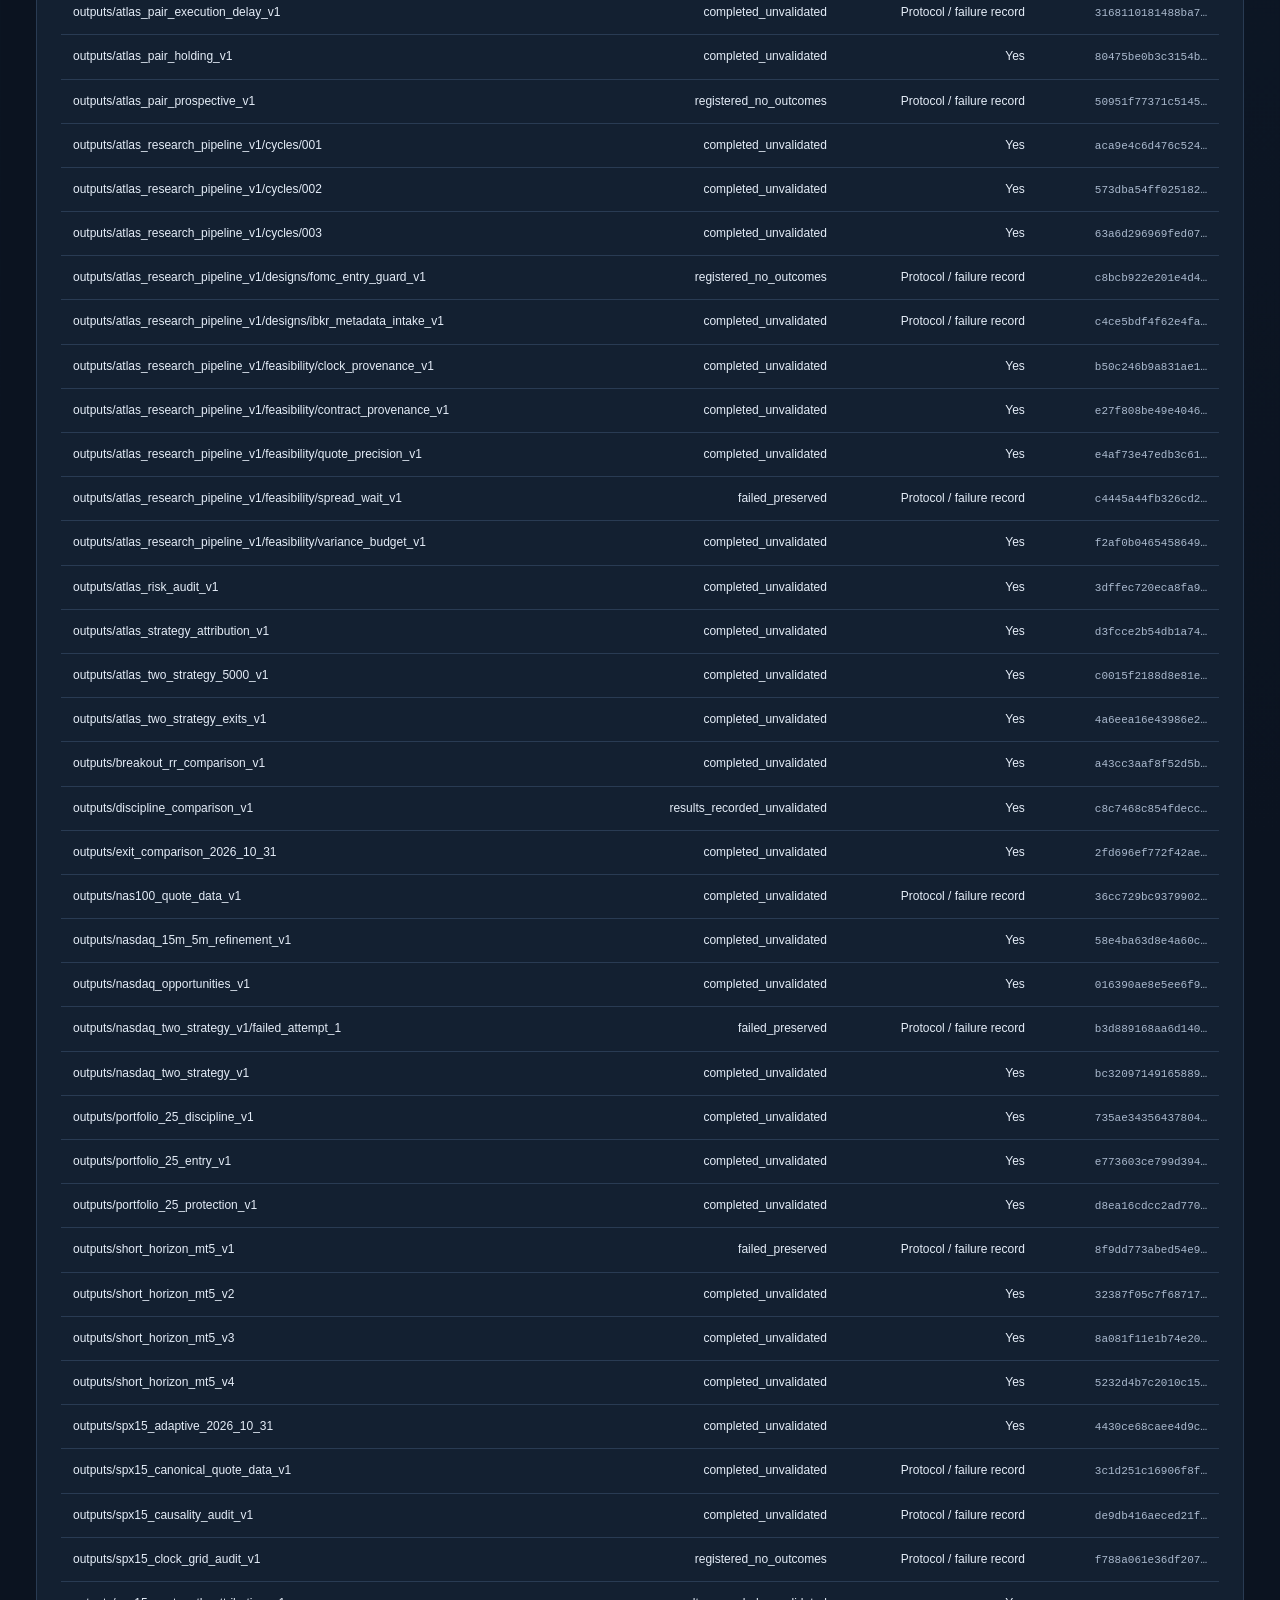
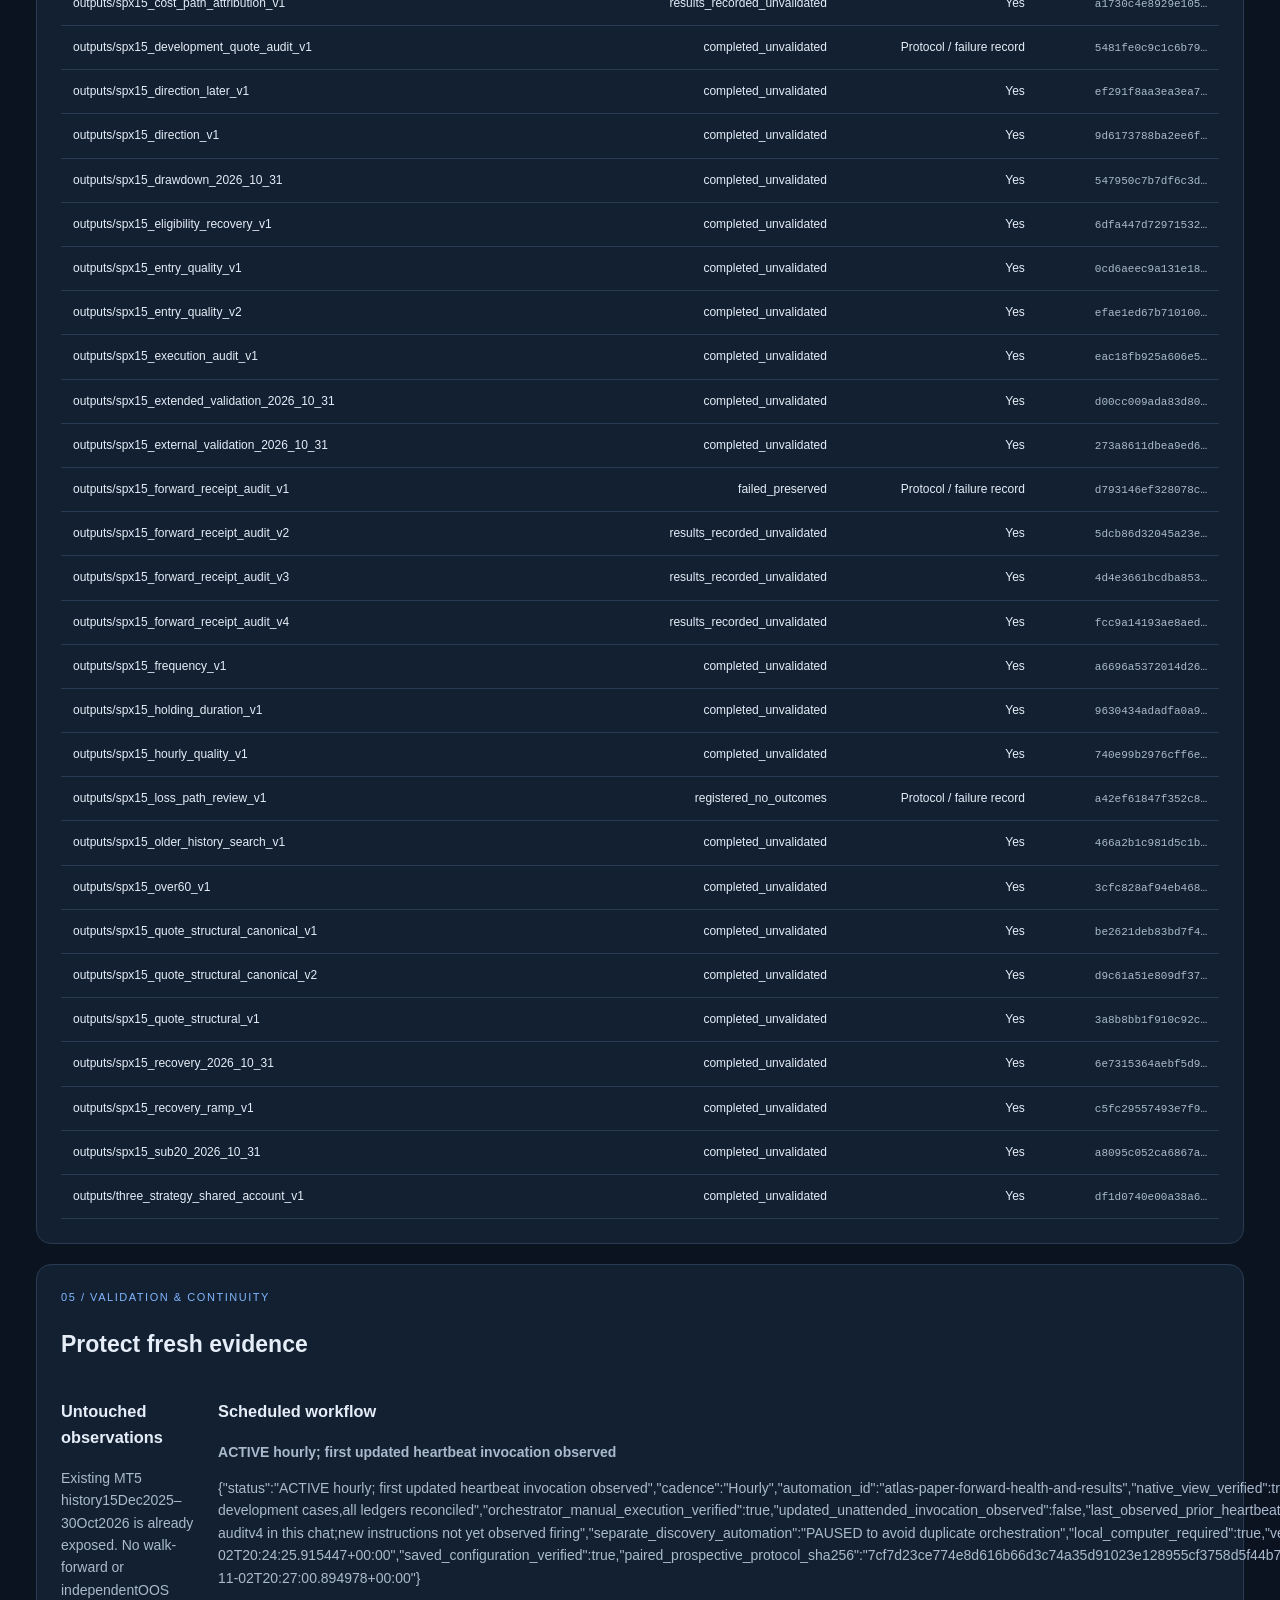
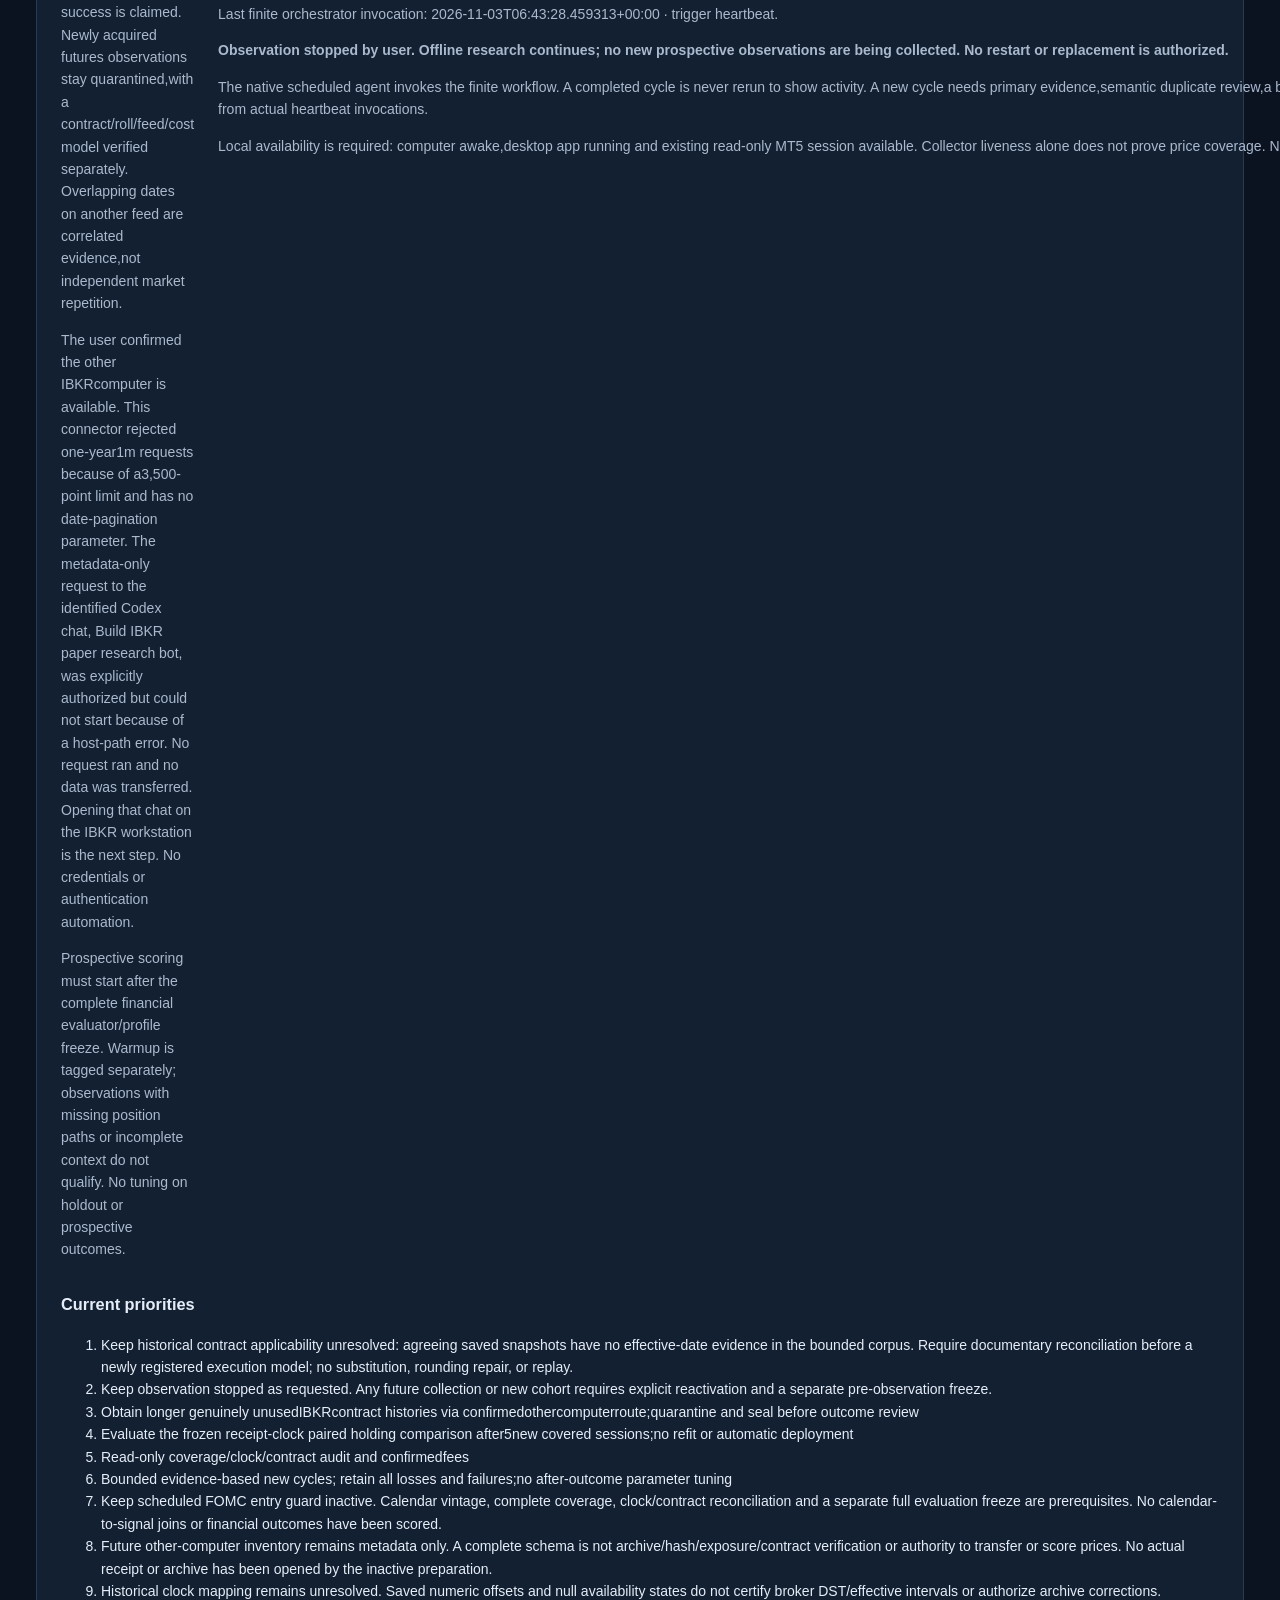
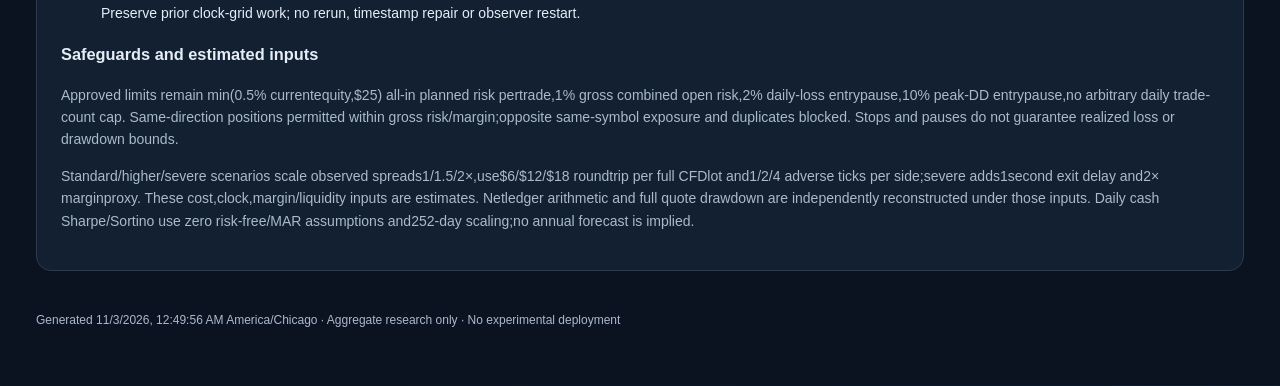
